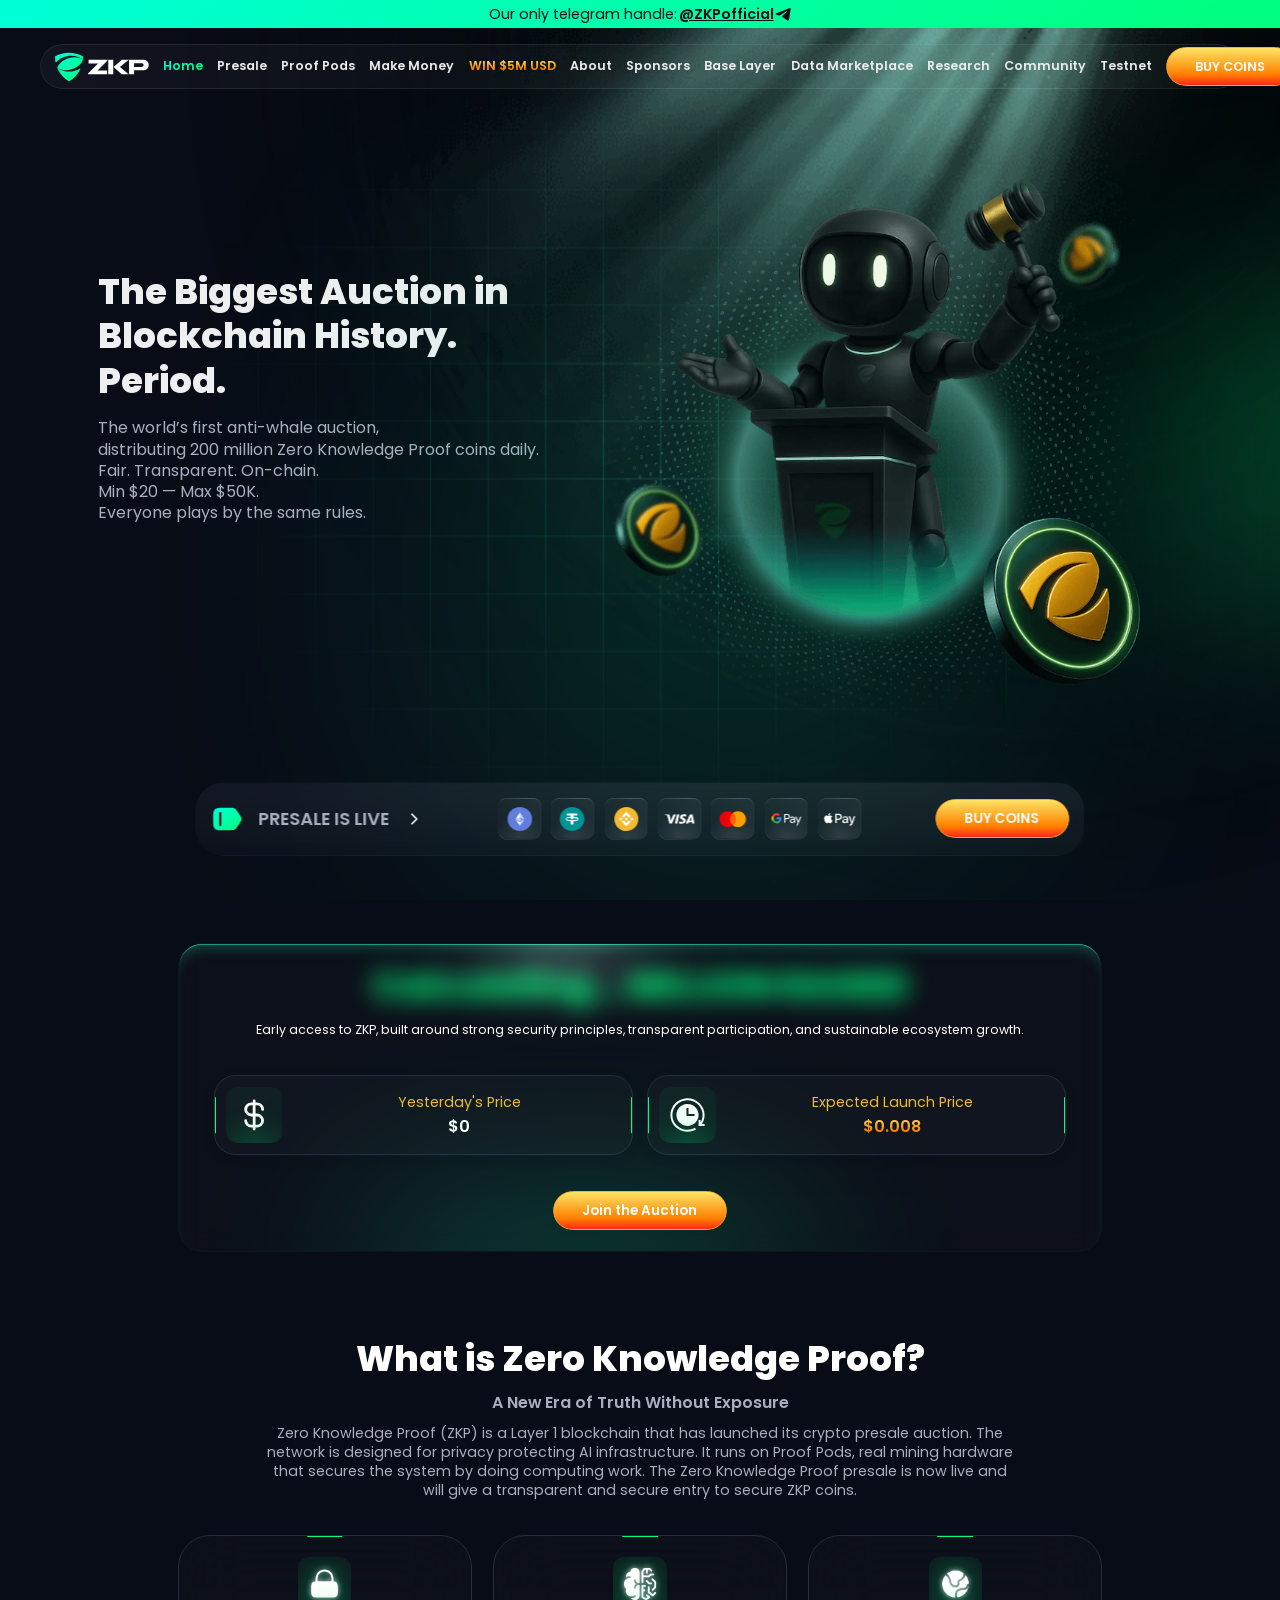
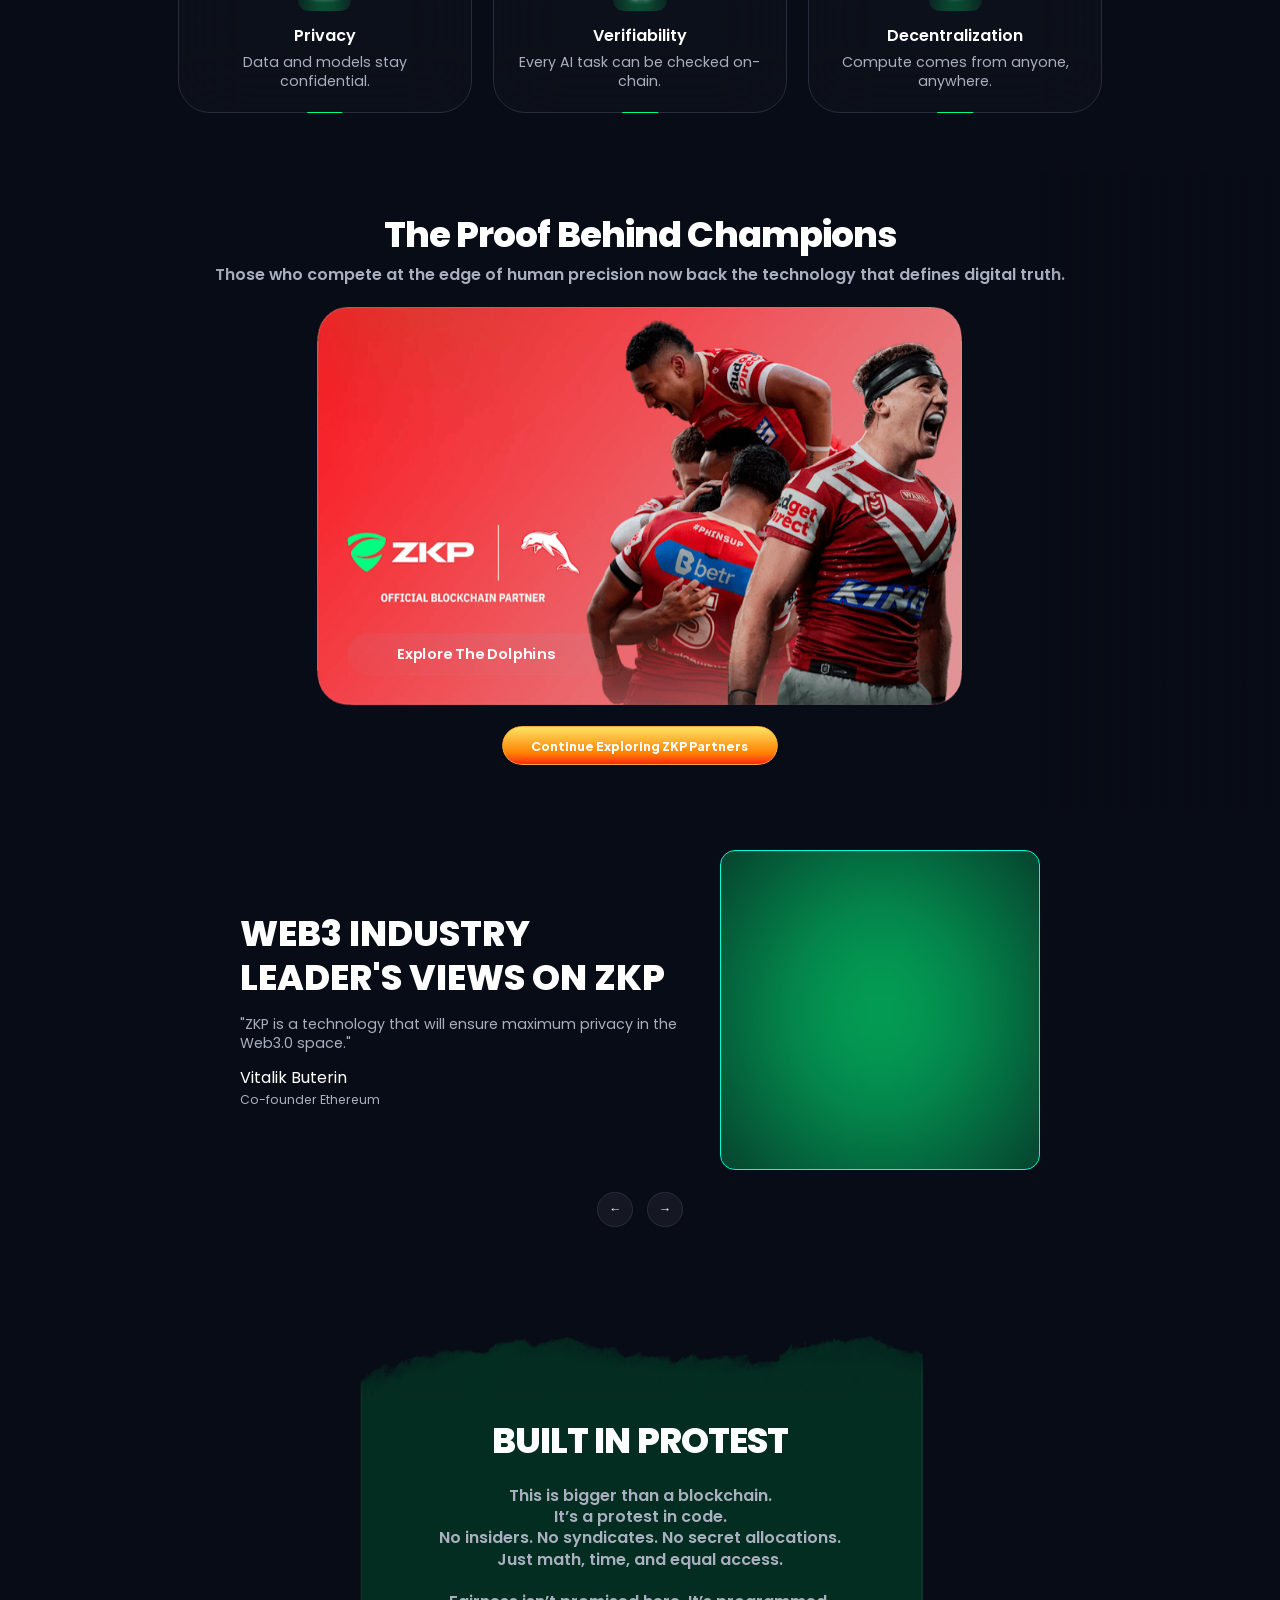
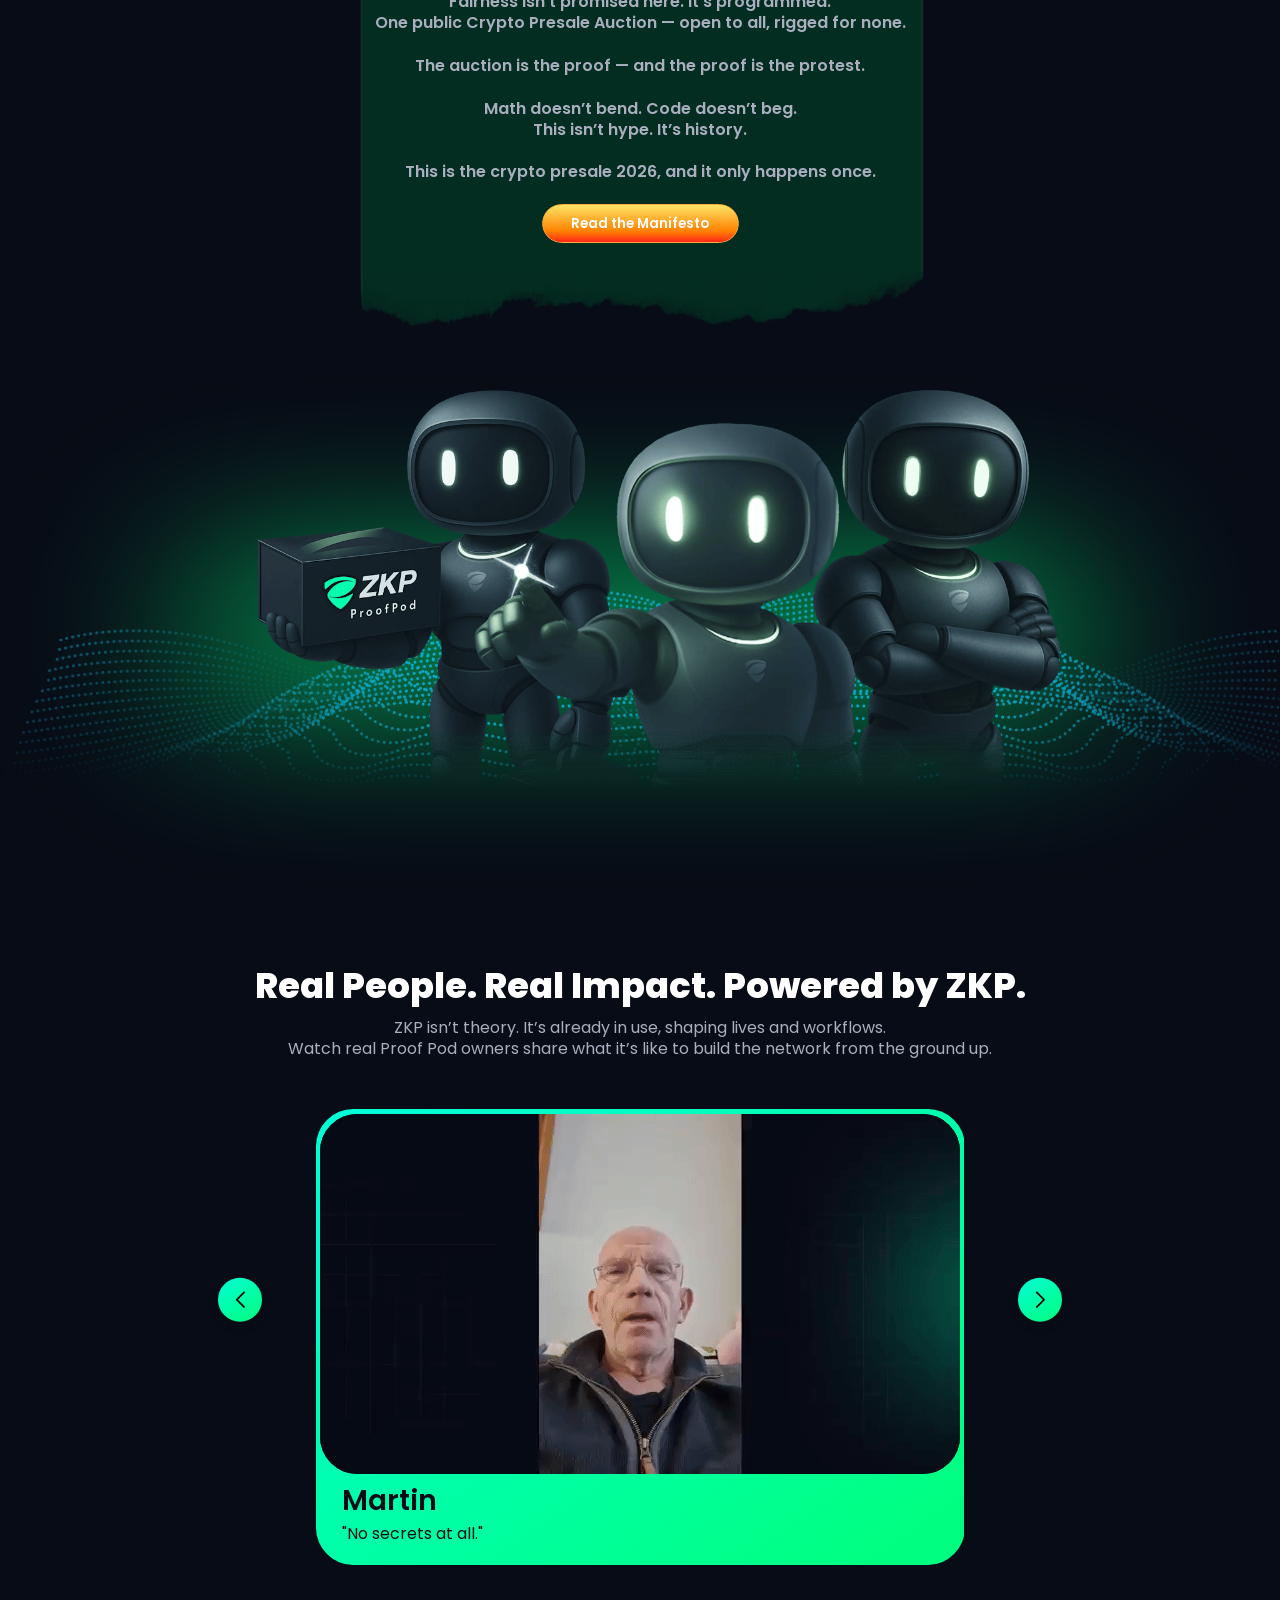
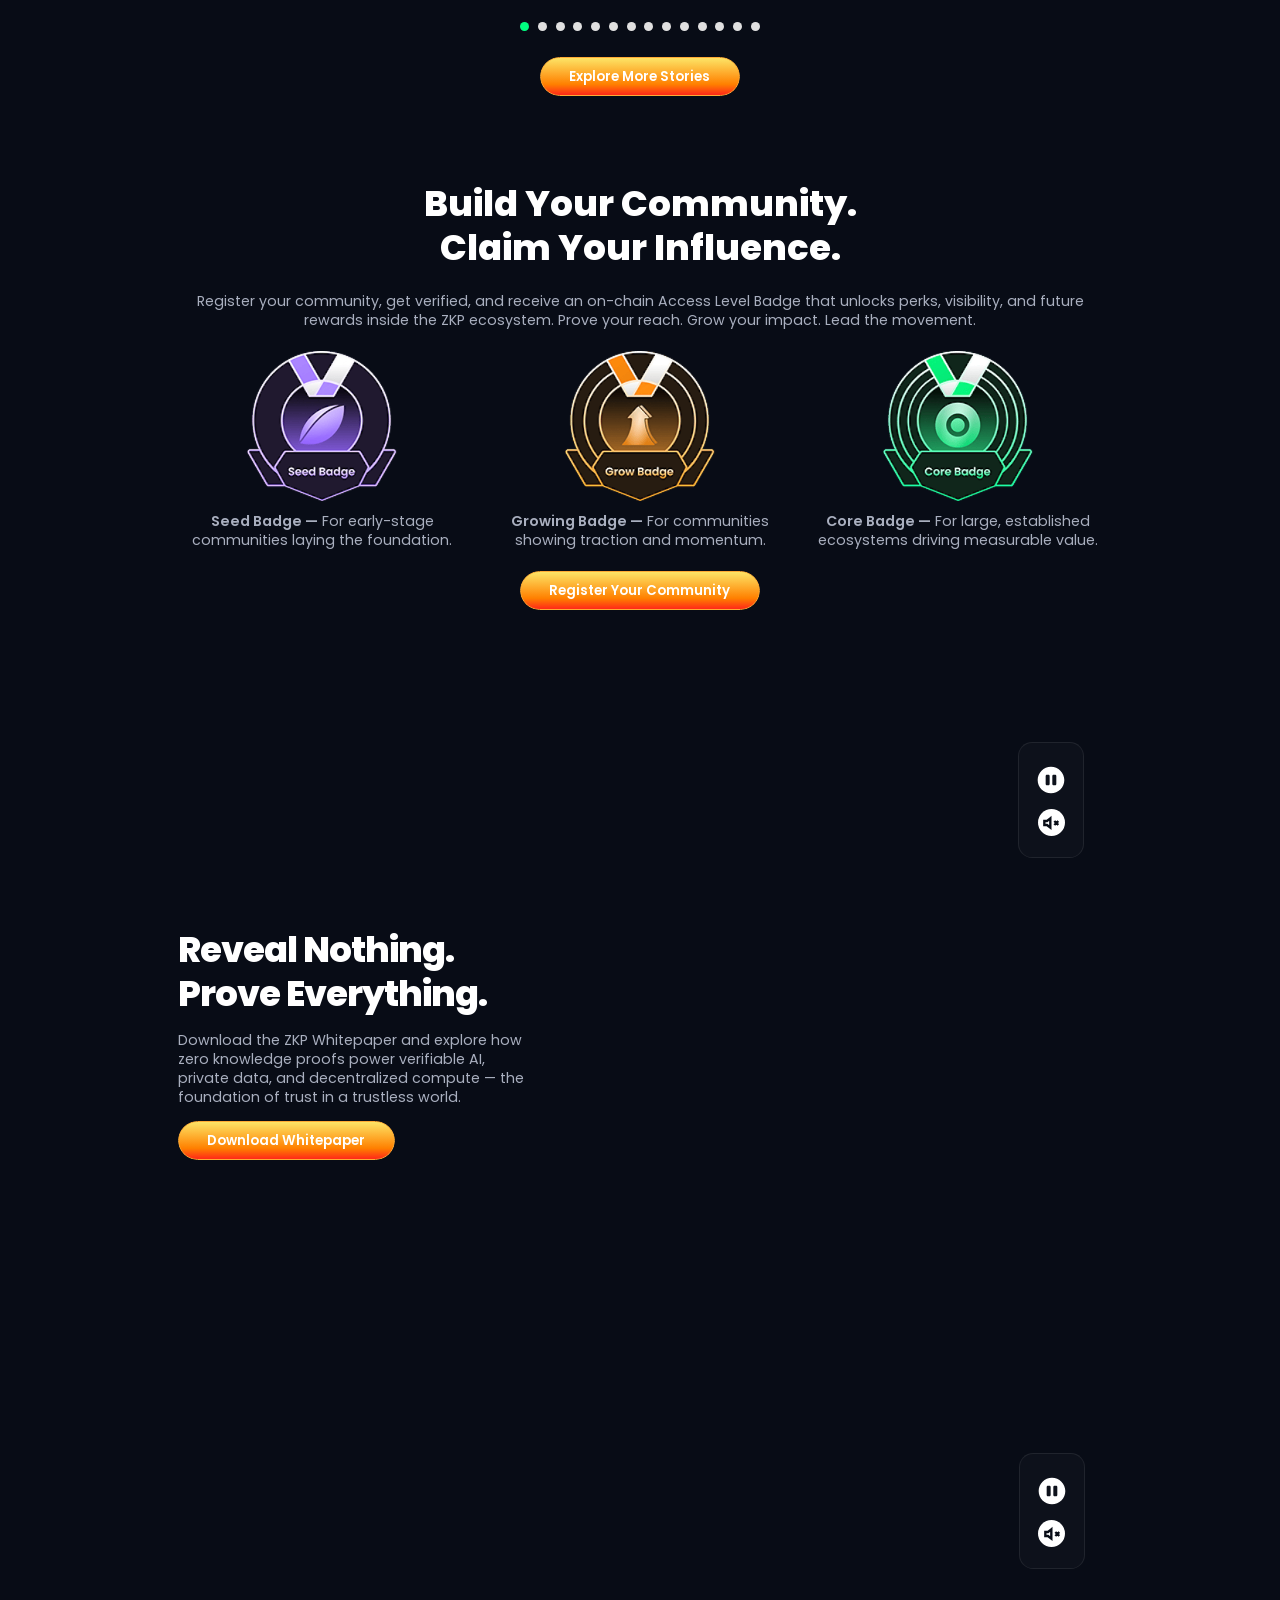
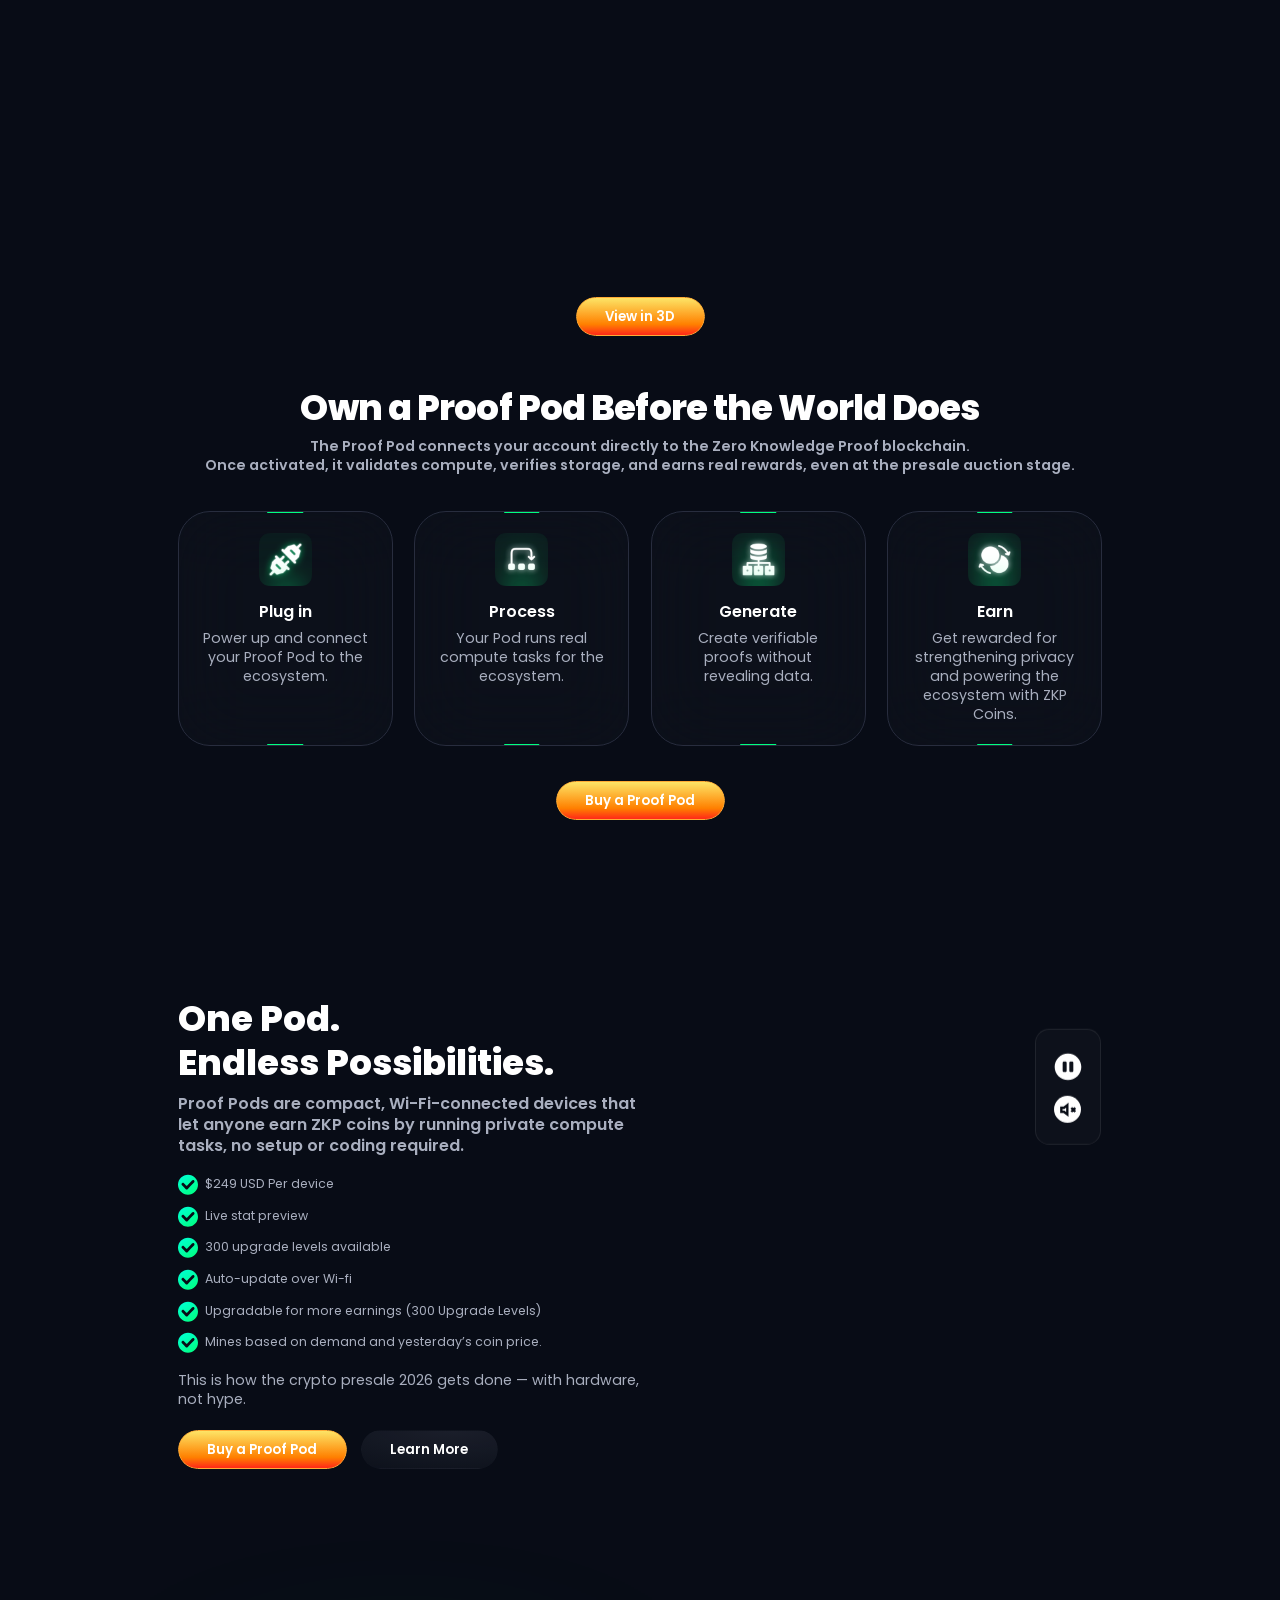
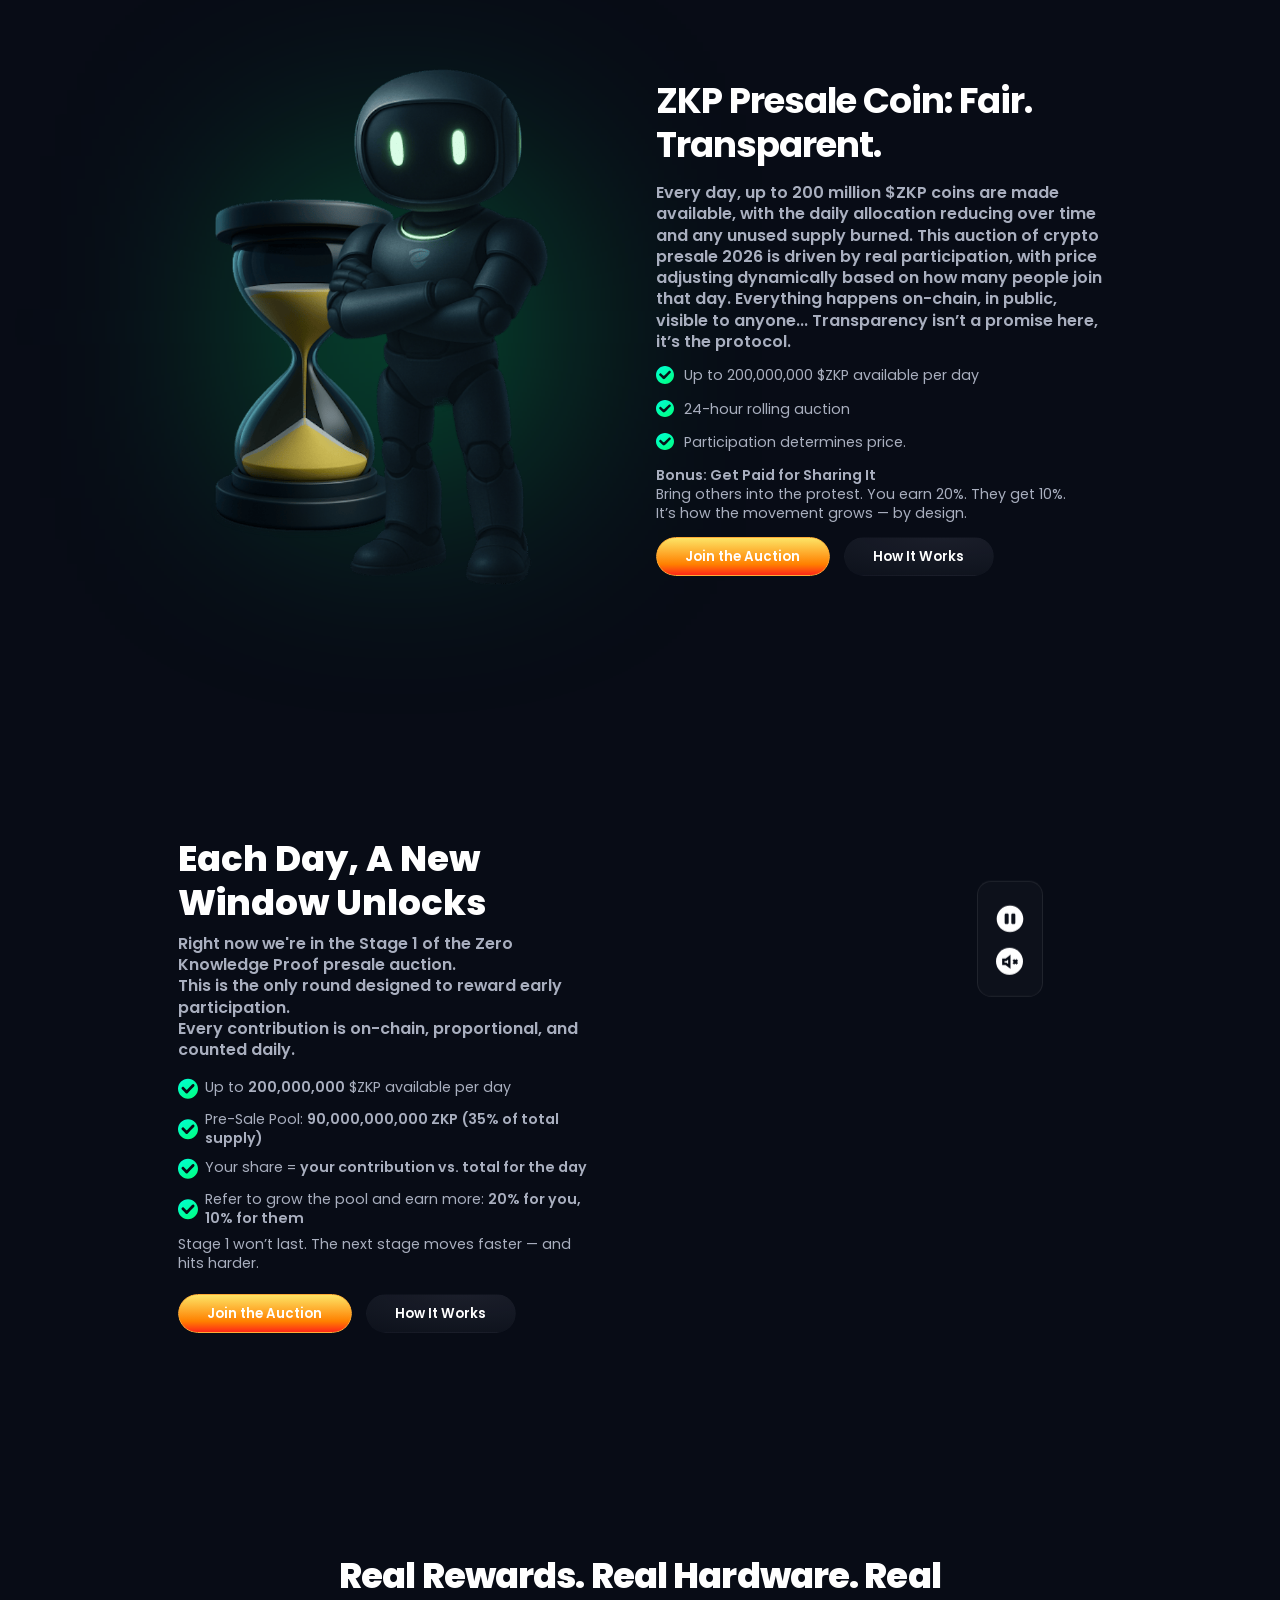
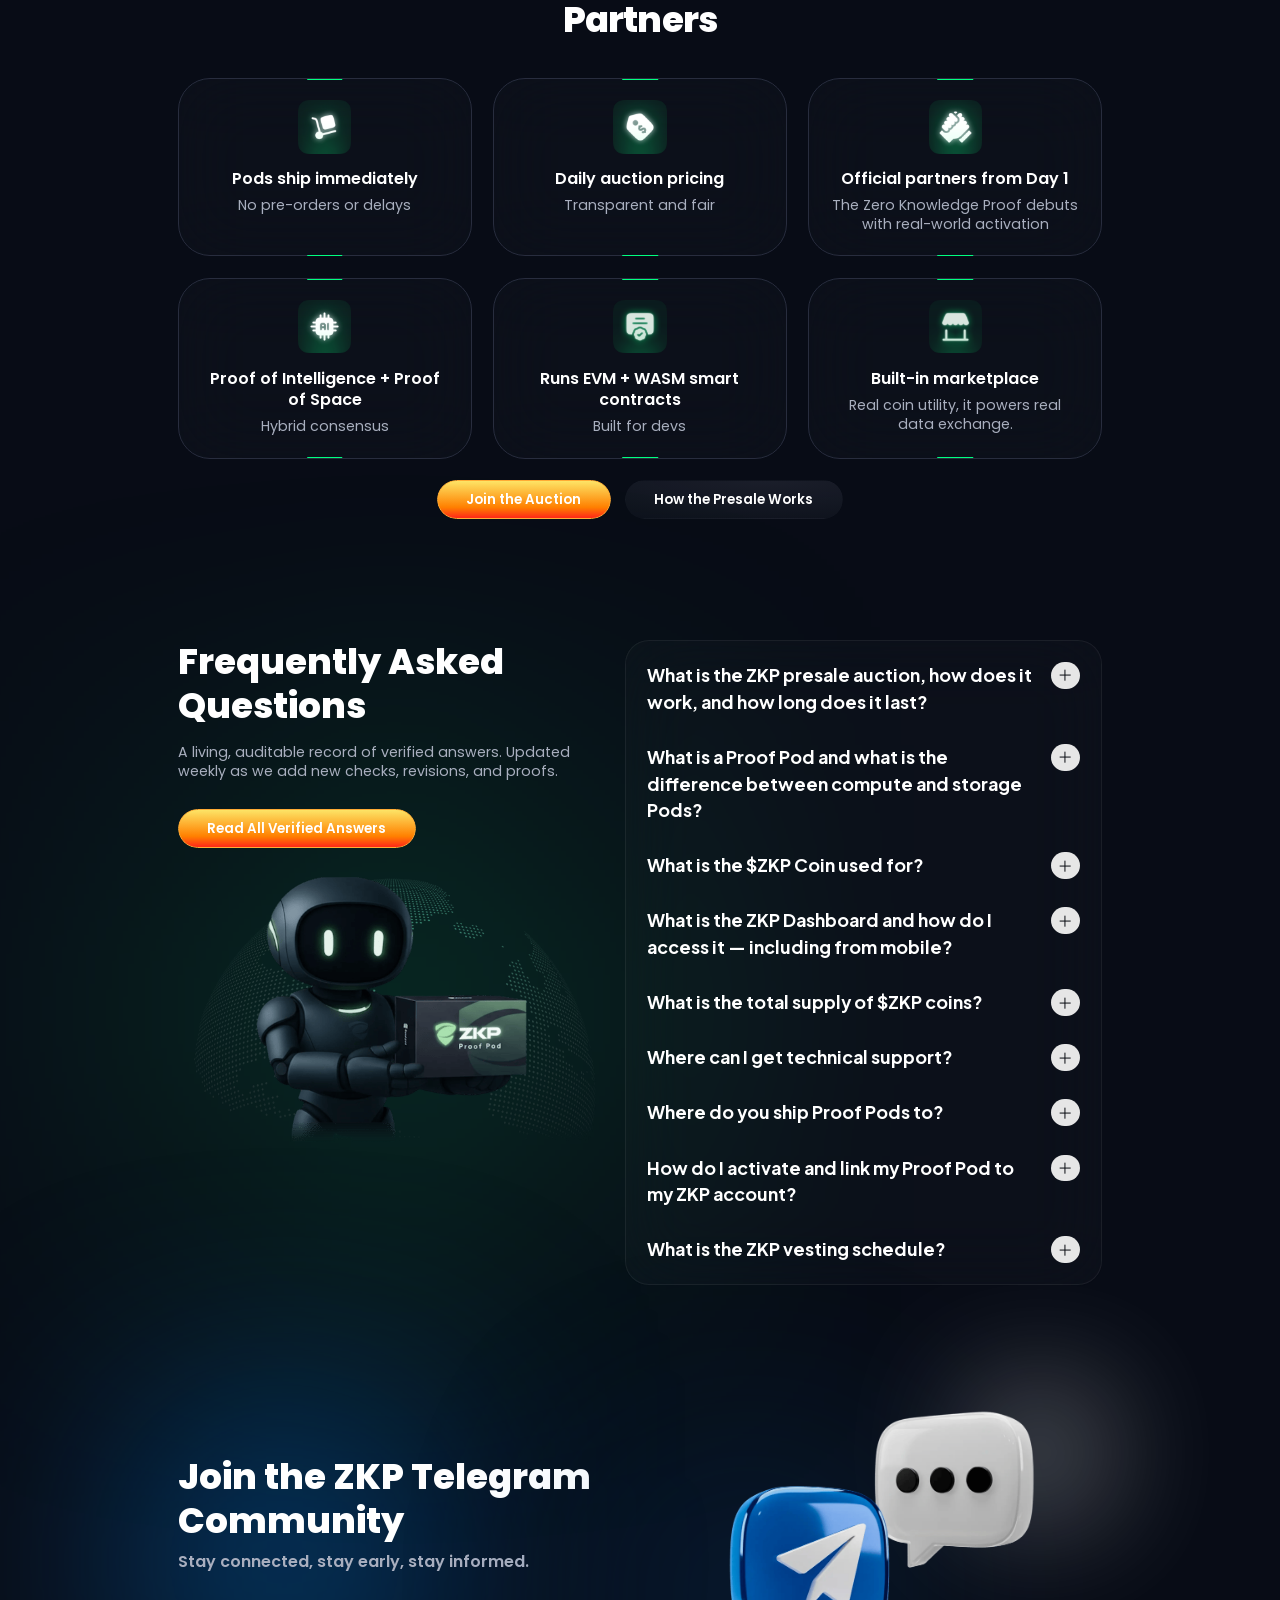
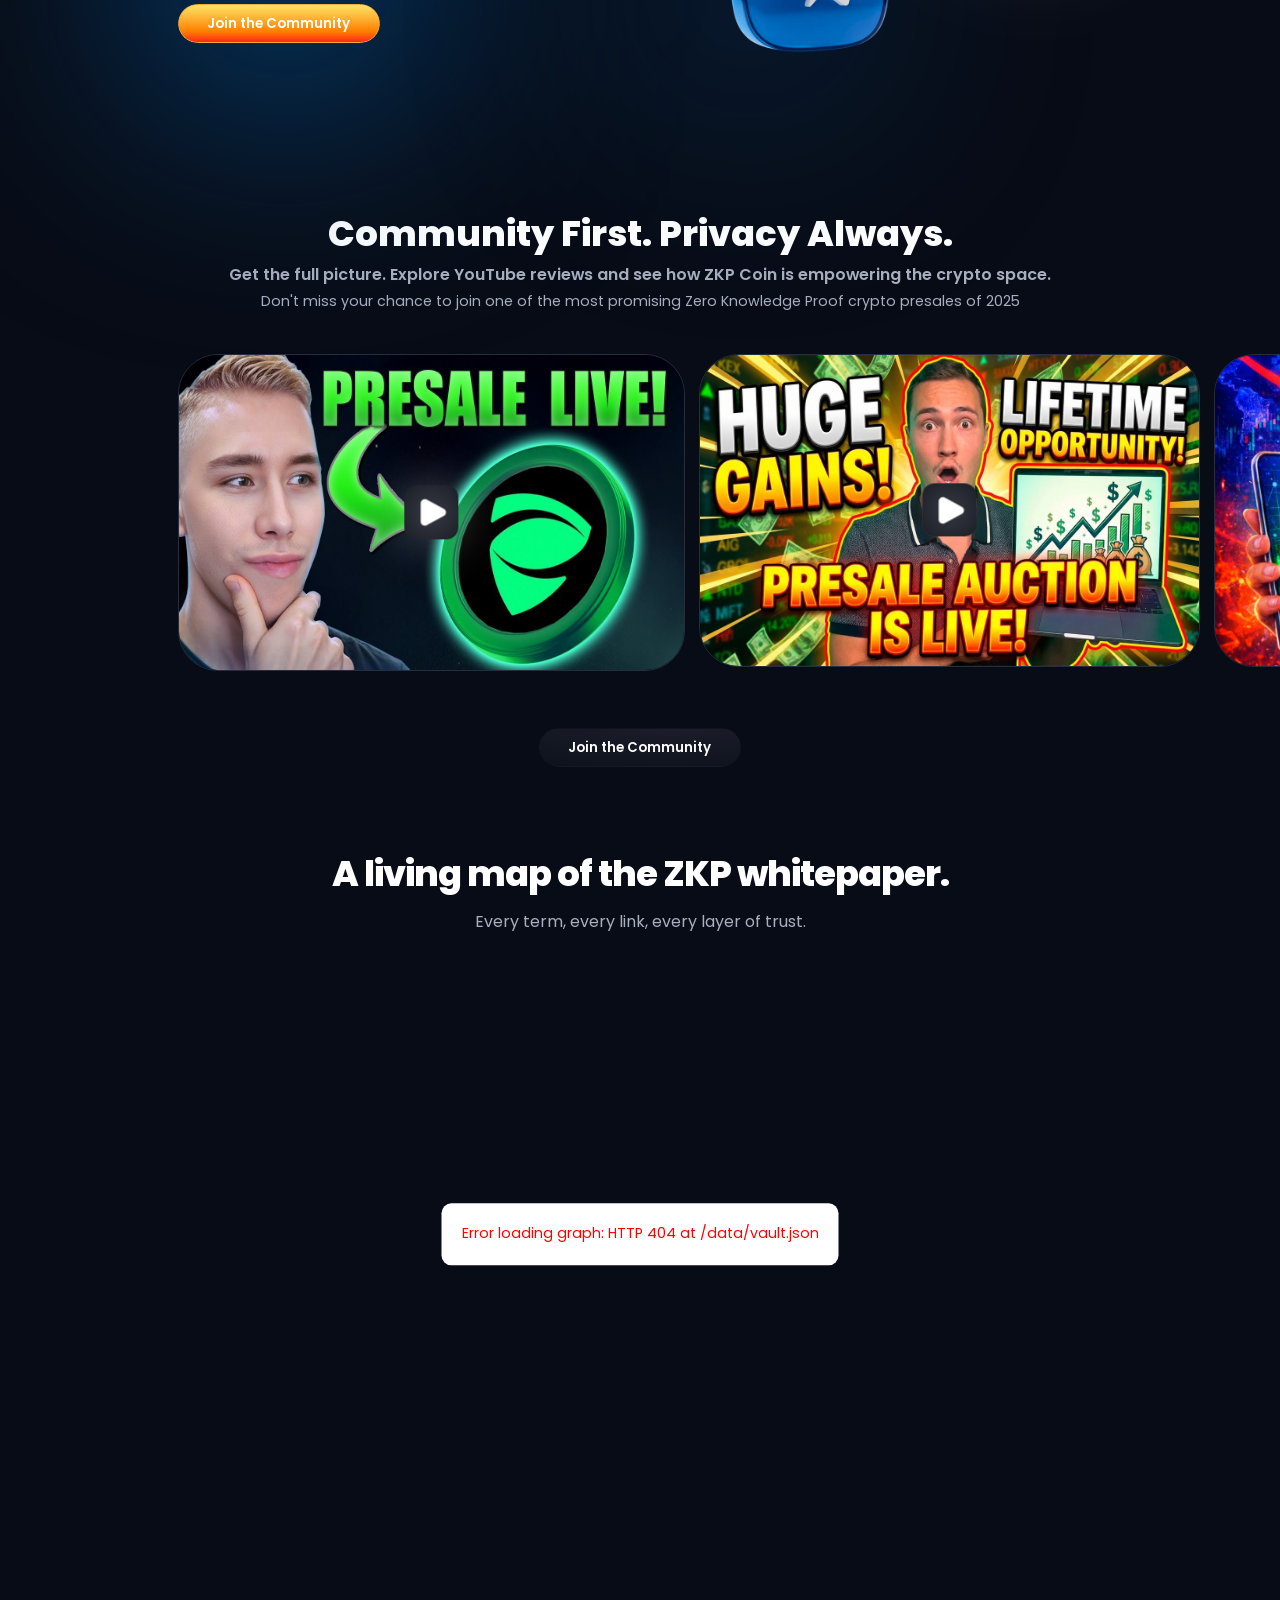
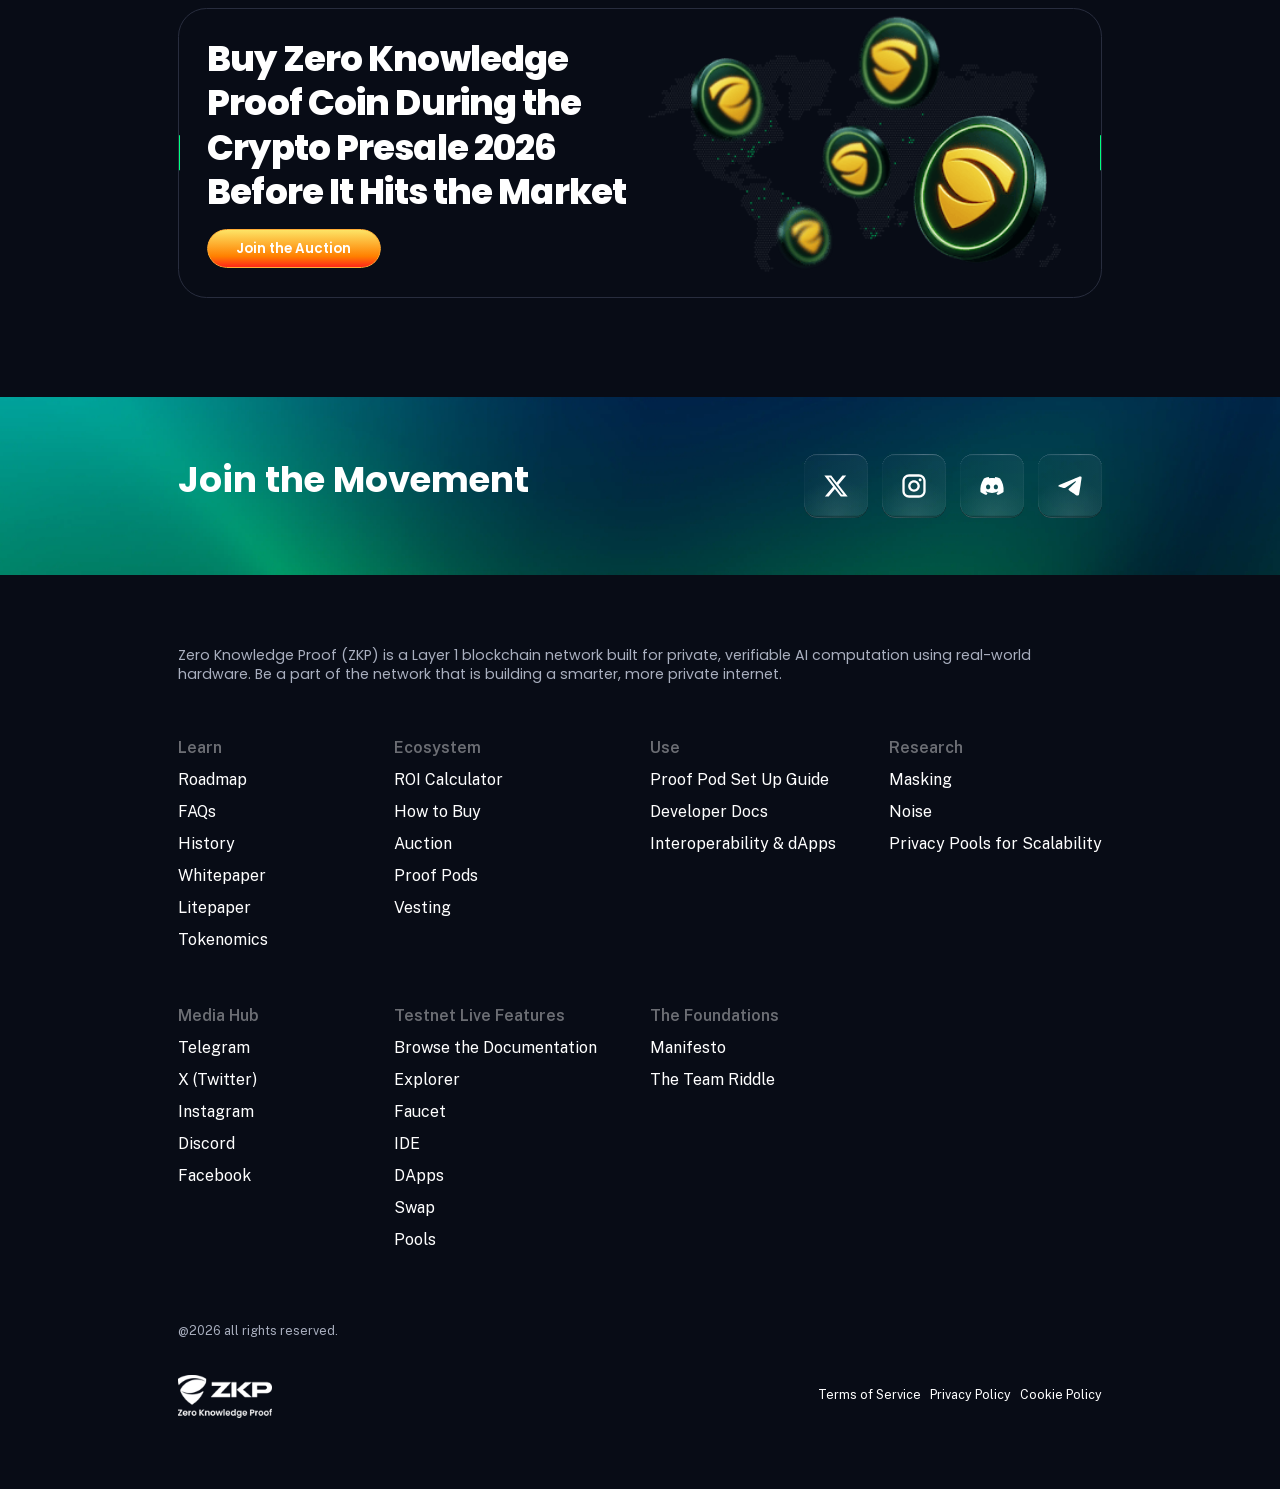
==== index.html @ 87b3f39d "Update index.html" ====
<!DOCTYPE html><html lang="en"><head><meta charset="utf-8"><meta name="viewport" content="width=device-width, initial-scale=1, maximum-scale=1, user-scalable=no"><link rel="preload" href="/_next/static/media/0484562807a97172-s.p.woff2" as="font" crossorigin="" type="font/woff2"><link rel="preload" href="/_next/static/media/36966cca54120369-s.p.woff2" as="font" crossorigin="" type="font/woff2"><link rel="preload" href="/_next/static/media/4c285fdca692ea22-s.p.woff2" as="font" crossorigin="" type="font/woff2"><link rel="preload" href="/_next/static/media/6245472ced48d3be-s.p.woff2" as="font" crossorigin="" type="font/woff2"><link rel="preload" href="/_next/static/media/636a5ac981f94f8b-s.p.woff2" as="font" crossorigin="" type="font/woff2"><link rel="preload" href="/_next/static/media/7108afb8b1381ad1-s.p.woff2" as="font" crossorigin="" type="font/woff2"><link rel="preload" href="/_next/static/media/7db6c35d839a711c-s.p.woff2" as="font" crossorigin="" type="font/woff2"><link rel="preload" href="/_next/static/media/8888a3826f4a3af4-s.p.woff2" as="font" crossorigin="" type="font/woff2"><link rel="preload" href="/_next/static/media/8bf7b2ceda89477b-s.p.woff2" as="font" crossorigin="" type="font/woff2"><link rel="preload" href="/_next/static/media/97d5a7824a841bbd-s.p.ttf" as="font" crossorigin="" type="font/ttf"><link rel="preload" href="/_next/static/media/9e82d62334b205f4-s.p.woff2" as="font" crossorigin="" type="font/woff2"><link rel="preload" href="/_next/static/media/b957ea75a84b6ea7-s.p.woff2" as="font" crossorigin="" type="font/woff2"><link rel="preload" href="/_next/static/media/c85e23305b678b52-s.p.ttf" as="font" crossorigin="" type="font/ttf"><link rel="preload" href="/_next/static/media/ccc60aa9df99e065-s.p.ttf" as="font" crossorigin="" type="font/ttf"><link rel="preload" href="/_next/static/media/cdf3ac965cd99139-s.p.ttf" as="font" crossorigin="" type="font/ttf"><link rel="preload" href="/_next/static/media/eafabf029ad39a43-s.p.woff2" as="font" crossorigin="" type="font/woff2"><link rel="preload" as="image" imagesrcset="https://zkpweb.imgix.net/images/light.webp?w=640&q=75&auto=format,compress 1x, https://zkpweb.imgix.net/images/light.webp?w=1080&q=75&auto=format,compress 2x"><link rel="preload" as="image" imagesrcset="https://zkpweb.imgix.net/images/home/hero-new.webp?w=828&q=75&auto=format,compress 1x, https://zkpweb.imgix.net/images/home/hero-new.webp?w=1920&q=75&auto=format,compress 2x"><link rel="preload" as="image" href="https://play.vidyard.com/wTz4dB581L6wb4GgzViS2U.jpg"><link rel="preload" as="image" href="https://play.vidyard.com/PqX7r2a1wSMqfaZ7FNGTf9.jpg"><link rel="preload" as="image" href="https://play.vidyard.com/1fEd5Zfu4a2nMEegsz7xzh.jpg"><link rel="preload" as="image" href="https://play.vidyard.com/58aLQgrk4m7eeZPietnodr.jpg"><link rel="preload" as="image" href="https://play.vidyard.com/2XkeGrCeLj9kBgY2y8XrPc.jpg"><link rel="preload" as="image" href="https://play.vidyard.com/w1K3gno2uUsAcdF5sN2jbs.jpg"><link rel="preload" as="image" href="https://play.vidyard.com/gJkVsKtZD7uaM2ocdKxX2h.jpg"><link rel="preload" as="image" href="https://play.vidyard.com/gSWxr9z9gMMZWDJT1BSwjq.jpg"><link rel="stylesheet" href="css/ac36f5db5b875ed1.css" data-precedence="next"><link rel="stylesheet" href="css/e5d1744ed76cb479.css" data-precedence="next"><link rel="stylesheet" href="css/45d4f6442d75f756.css" data-precedence="next"><link rel="stylesheet" href="css/5e2652503c0b6322.css" data-precedence="next"><link rel="stylesheet" href="css/ef46db3751d8e999.css" data-precedence="next"><link rel="stylesheet" href="css/80867e788f606bd8.css" data-precedence="next"><link rel="stylesheet" href="css/a9f4317574c90342.css" data-precedence="next"><link rel="stylesheet" href="css/66e101b20bf1ebd3.css" data-precedence="next"><link rel="stylesheet" href="css/364680ce21c8fe7a.css" data-precedence="next"><link rel="stylesheet" href="css/f15be65f7b49551b.css" data-precedence="next"><link rel="stylesheet" href="css/40d7eeffcc6d019a.css" data-precedence="next"><link rel="stylesheet" href="css/0cd801fb71bb01ba.css" data-precedence="next"><link rel="preload" as="script" fetchpriority="low" href="/_next/static/chunks/webpack-d8ef0c1d708fbdc9.js"><script src="js/4bd1b696-eeaba9ddc04ccd5e.js" async="" type="d2bde3b3d4d80416201ae9ae-text/javascript"></script><script src="js/1684-5612b64b78c03494.js" async="" type="d2bde3b3d4d80416201ae9ae-text/javascript"></script><script src="js/main-app-021a52f7be14fb8d.js" async="" type="d2bde3b3d4d80416201ae9ae-text/javascript"></script><script src="js/3063-e11af7b205e82f7d.js" async="" type="d2bde3b3d4d80416201ae9ae-text/javascript"></script><script src="js/6874-7a296e984f0e7727.js" async="" type="d2bde3b3d4d80416201ae9ae-text/javascript"></script><script src="js/1187-b0c6e3a4cdd1ee09.js" async="" type="d2bde3b3d4d80416201ae9ae-text/javascript"></script><script src="js/3464-2048c19d0068ba5e.js" async="" type="d2bde3b3d4d80416201ae9ae-text/javascript"></script><script src="js/7774-0a80b7540fb04b2c.js" async="" type="d2bde3b3d4d80416201ae9ae-text/javascript"></script><script src="js/7928-1ee2511597f54363.js" async="" type="d2bde3b3d4d80416201ae9ae-text/javascript"></script><script src="js/3556-d4fb9dd2aa4b2f6b.js" async="" type="d2bde3b3d4d80416201ae9ae-text/javascript"></script><script src="js/layout-e67797be0e39b16f.js" async="" type="d2bde3b3d4d80416201ae9ae-text/javascript"></script><script src="js/b536a0f1-1a270b171481269e.js" async="" type="d2bde3b3d4d80416201ae9ae-text/javascript"></script><script src="js/bd904a5c-07fcb6d6922baad0.js" async="" type="d2bde3b3d4d80416201ae9ae-text/javascript"></script><script src="js/1329d575-99268385fe2cfc78.js" async="" type="d2bde3b3d4d80416201ae9ae-text/javascript"></script><script src="js/2780-38861ed10db1310e.js" async="" type="d2bde3b3d4d80416201ae9ae-text/javascript"></script><script src="js/9911-efc469f564369c00.js" async="" type="d2bde3b3d4d80416201ae9ae-text/javascript"></script><script src="js/7507-d690c925b27c4103.js" async="" type="d2bde3b3d4d80416201ae9ae-text/javascript"></script><script src="js/7070-df7b7a1dbd556a44.js" async="" type="d2bde3b3d4d80416201ae9ae-text/javascript"></script><script src="js/page-d256f8dd3190a373.js" async="" type="d2bde3b3d4d80416201ae9ae-text/javascript"></script><script src="js/error-65d44e00243d339e.js" async="" type="d2bde3b3d4d80416201ae9ae-text/javascript"></script><script src="js/e.js" async="" type="d2bde3b3d4d80416201ae9ae-text/javascript"></script><link rel="preload" as="image" href="https://play.vidyard.com/1YJhF97YtZ7Dt6nVX2mWkP.jpg"><link rel="preload" as="image" href="https://play.vidyard.com/8DrfXmcJsaKQwAGZhNpawv.jpg"><link rel="preload" as="image" href="https://play.vidyard.com/sCnR4uATe8fjTTm5nzpiu5.jpg"><link rel="preload" as="image" href="https://play.vidyard.com/e14LJxjNH5L424FuQLTMEC.jpg"><link rel="preload" as="image" href="https://play.vidyard.com/ztzDX26sY6WgWs79sjzKhF.jpg"><link rel="preload" as="image" href="https://play.vidyard.com/B1pdE3Y2EmWPJXV7gJYGyv.jpg"><link rel="preload" as="image" href="https://play.vidyard.com/1zgruQEmeUci8HY5cPBZDA.jpg"><link rel="preload" as="image" href="https://play.vidyard.com/ryzgGg32F6xnrAPMUD5dz6.jpg"><link rel="preload" as="image" href="https://play.vidyard.com/BTMTQnoC4T1n3hRPoDbitM.jpg"><link rel="preload" as="image" href="https://play.vidyard.com/7ByjzymPCFWLepRoF9oYW1.jpg"><link rel="preload" as="image" href="https://play.vidyard.com/vj2LZu15F5NKdiR1JbEKp4.jpg"><link rel="preload" as="image" href="https://play.vidyard.com/M6DbD9MUGd4JMgLc4u1ji5.jpg"><link rel="preload" as="image" href="https://play.vidyard.com/NQKHVjwuVjDCZnaJyPbrN6.jpg"><link rel="preload" as="image" href="https://play.vidyard.com/fRjr4njNBkfjsqKR4WVRuE.jpg"><link rel="preload" as="image" href="https://play.vidyard.com/3NF8XNGURM21WFojmzP9Rw.jpg"><link rel="preload" as="image" href="https://play.vidyard.com/rCfNwEtmCXikgdJxBNjqzi.jpg"><link rel="preload" as="image" href="https://play.vidyard.com/ntJc54tHvLw5fo4be2uqug.jpg"><link rel="preload" as="image" href="https://play.vidyard.com/hCnfdu1UbLukV6aoTf7UX8.jpg"><link rel="preload" as="image" href="https://play.vidyard.com/1segSJKq6fQ3Df6yVYHtxC.jpg"><link rel="preload" as="image" href="https://play.vidyard.com/Gi3w2bBaLNpFpVLwgiXBJu.jpg"><link rel="preload" href="https://www.googletagmanager.com/gtag/js?id=G-JND0VJ8JE8" as="script"><meta name="next-size-adjust" content=""><script type="d2bde3b3d4d80416201ae9ae-text/javascript">(self.__next_s=self.__next_s||[]).push([0,{"children":"window.dataLayer = window.dataLayer || [];","id":"datalayer-init"}])</script><script type="d2bde3b3d4d80416201ae9ae-text/javascript">(self.__next_s=self.__next_s||[]).push([0,{"children":"(function(w,d,s,l,i){w[l]=w[l]||[];w[l].push({'gtm.start':\nnew Date().getTime(),event:'gtm.js'});var f=d.getElementsByTagName(s)[0],\nj=d.createElement(s),dl=l!='dataLayer'?'&l='+l:'';j.async=true;j.src=\n'https://www.googletagmanager.com/gtm.js?id='+i+dl;f.parentNode.insertBefore(j,f);\n})(window,document,'script','dataLayer','GTM-TZ9PLH69');","id":"gtm-script"}])</script><script type="application/ld+json">{"@context":"https://schema.org","@type":"Organization","name":"Zero Knowledge Proof","description":"Zero Knowledge Proof (ZKP) is a crypto project launching its presale auction, where anyone can buy ZKP coins. It’s designed to be fair, transparent, and verifiable built in protest, proven in math.","url":"https://zkp.com/","logo":{"@type":"ImageObject","url":"https://zkpweb.imgix.net/logo-white-green.svg"}}</script><title>Zero Knowledge Proof (ZKP) | Layer 1 Crypto Presale Auction</title><meta name="description" content="Join the biggest ZKP crypto token auction backed by leading builders and powered by believers. Secure your position in the next wave of zero knowledge blockchain."><link rel="canonical" href="https://zkp.com"><link rel="icon" href="images/favicon.ico" type="image/x-icon" sizes="120x120"><link rel="icon" href="images/icon.png" type="image/png" sizes="40x40"><link rel="apple-touch-icon" href="images/apple-icon.png" type="image/png" sizes="40x40"><script type="d2bde3b3d4d80416201ae9ae-text/javascript">document.querySelectorAll('body link[rel="icon"], body link[rel="apple-touch-icon"]').forEach(el => document.head.appendChild(el))</script><script src="js/polyfills-42372ed130431b0a.js" nomodule="" type="d2bde3b3d4d80416201ae9ae-text/javascript"></script></head><body class="__variable_646807 __variable_3a41d0 __variable_dd5b2f __variable_82274d __variable_579b53 __variable_5b3e77 __variable_e3107b __variable_9b9fd1 antialiased"><a class="style_fixedtop__HPKEA" href="https://t.me/ZKPofficial"><h3 class="style_text__JYRwQ style_md__y_RGj !text-[#080C16]"><span>Our only telegram handle: <b>@ZKPofficial</b><img alt="Telegram Verified" loading="lazy" width="12" height="12" decoding="async" data-nimg="1" style="color:transparent" srcset="images/telegram-dark_1.svg 1x, images/telegram-dark.svg 2x" src="images/telegram-dark.svg"></span></h3></a><header class="style_newheader__qm9vf"><a class="style_logo__y2UL1" href="/"><img alt="ZPK" loading="lazy" width="105" height="32" decoding="async" data-nimg="1" class="style_logoImage__0sd0T" style="color:transparent" srcset="images/logo-white-green_1.svg 1x, images/logo-white-green.svg 2x" src="images/logo-white-green.svg"></a><nav class="style_nav__0nm9s"><ul><li><a class="style_navItem__zmtYp style_active__kkMu1" data-text="Home">Home</a></li><li><a class="style_navItem__zmtYp" data-text="Presale">Presale</a></li><li><a class="style_navItem__zmtYp" data-text="Proof Pods">Proof Pods</a></li><li><a class="style_navItem__zmtYp" data-text="Make Money">Make Money</a></li><li><a class="style_navItem__zmtYp style_gradientText___TG3d" data-text="WIN $5M USD">WIN $5M USD</a></li><li><a class="style_navItem__zmtYp" data-text="About">About</a></li><li><a class="style_navItem__zmtYp" data-text="Sponsors">Sponsors</a></li><li><a class="style_navItem__zmtYp" data-text="Base Layer">Base Layer</a></li><li><a class="style_navItem__zmtYp" data-text="Data Marketplace">Data Marketplace</a></li><li><a class="style_navItem__zmtYp" data-text="Research">Research</a></li><li><a class="style_navItem__zmtYp" data-text="Community">Community</a></li><li><a class="style_navItem__zmtYp" data-text="Testnet">Testnet</a></li></ul></nav><div class="style_rightActions__V_2fv"><a class="style_button__yccIB style_primary__fVe4_ flex text-md cursor-pointer justify-center items-center border lg:px-8 px-6  font-bold duration-100 ease-in-out hover:shadow-2xl shadow-white  rounded-full min-w-max style_button__J84sR" href="conn/index.html">BUY COINS</a><div><div class="style_newhamburger__dATmZ"><div class="style_hamburgerIcon__ZjTaV"><span></span><span></span><span></span></div></div></div></div></header><div class="style_dropdown__yE1I9"></div><div class="style_backdrop__L2ATe"></div><nav class="style_mobilemenu__v1lRC"><div class="style_content__QpZ6e"><div class="style_mobileHeader__BYjD4"><div class="style_titleContainer__yTUQv"><h4 class="style_text__JYRwQ style_lg__nuTsF">Main Menu</h4></div></div><ul class="style_navList__TLff8"><li><a class="style_navItem__S7f6x style_active__L_Rzv" href="/"><div class="style_imgContainer__S2dqV"><img alt="icon" loading="lazy" width="17" height="17" decoding="async" data-nimg="1" style="color:transparent" srcset="images/home-icon_1.svg 1x, images/home-icon.svg 2x" src="images/home-icon.svg"></div><div class="flex items-center gap-1"><span class="style_text__JYRwQ style_md__y_RGj">Home<!-- --> </span></div></a></li><li><a class="style_navItem__S7f6x" href="/auction"><div class="style_imgContainer__S2dqV"><img alt="icon" loading="lazy" width="17" height="17" decoding="async" data-nimg="1" style="color:transparent" srcset="images/auction-icon_1.svg 1x, images/auction-icon.svg 2x" src="images/auction-icon.svg"></div><div class="flex items-center gap-1"><span class="style_text__JYRwQ style_md__y_RGj">Presale<!-- --> </span></div><svg class="style_chevron__lyARl" xmlns="http://www.w3.org/2000/svg" width="23" height="23" viewBox="0 0 20 20" fill="none"><path d="M7.5 15L12.5 10L7.5 5" stroke="white" stroke-width="1.66667" stroke-linecap="round" stroke-linejoin="round"></path></svg></a></li><li><a class="style_navItem__S7f6x" href="/proof-pods"><div class="style_imgContainer__S2dqV"><img alt="icon" loading="lazy" width="17" height="17" decoding="async" data-nimg="1" style="color:transparent" srcset="images/proof-pods-icon_1.svg 1x, images/proof-pods-icon.svg 2x" src="images/proof-pods-icon.svg"></div><div class="flex items-center gap-1"><span class="style_text__JYRwQ style_md__y_RGj">Proof Pods<!-- --> </span></div><svg class="style_chevron__lyARl" xmlns="http://www.w3.org/2000/svg" width="23" height="23" viewBox="0 0 20 20" fill="none"><path d="M7.5 15L12.5 10L7.5 5" stroke="white" stroke-width="1.66667" stroke-linecap="round" stroke-linejoin="round"></path></svg></a></li><li><a class="style_navItem__S7f6x" href="/make-money"><div class="style_imgContainer__S2dqV"><img alt="icon" loading="lazy" width="17" height="17" decoding="async" data-nimg="1" style="color:transparent" srcset="images/make-money-icon_1.svg 1x, images/make-money-icon.svg 2x" src="images/make-money-icon.svg"></div><div class="flex items-center gap-1"><span class="style_text__JYRwQ style_md__y_RGj">Make Money<!-- --> </span></div></a></li><li><a class="style_navItem__S7f6x" href="/giveaway"><div class="style_imgContainer__S2dqV"><img alt="icon" loading="lazy" width="17" height="17" decoding="async" data-nimg="1" style="color:transparent" srcset="images/dollar-icon_1.svg 1x, images/dollar-icon.svg 2x" src="images/dollar-icon.svg"></div><div class="flex items-center gap-1"><span class="style_text__JYRwQ style_md__y_RGj style_gradientText__JHKCD">WIN $5M USD<!-- --> </span></div></a></li><li><a class="style_navItem__S7f6x" href="/about"><div class="style_imgContainer__S2dqV"><img alt="icon" loading="lazy" width="17" height="17" decoding="async" data-nimg="1" style="color:transparent" srcset="images/about-icon_1.svg 1x, images/about-icon.svg 2x" src="images/about-icon.svg"></div><div class="flex items-center gap-1"><span class="style_text__JYRwQ style_md__y_RGj">About<!-- --> </span></div><svg class="style_chevron__lyARl" xmlns="http://www.w3.org/2000/svg" width="23" height="23" viewBox="0 0 20 20" fill="none"><path d="M7.5 15L12.5 10L7.5 5" stroke="white" stroke-width="1.66667" stroke-linecap="round" stroke-linejoin="round"></path></svg></a></li><li><a class="style_navItem__S7f6x" href="/sponsors"><div class="style_imgContainer__S2dqV"><img alt="icon" loading="lazy" width="17" height="17" decoding="async" data-nimg="1" style="color:transparent" srcset="images/sponsors-icon_1.svg 1x, images/sponsors-icon.svg 2x" src="images/sponsors-icon.svg"></div><div class="flex items-center gap-1"><span class="style_text__JYRwQ style_md__y_RGj">Sponsors<!-- --> </span></div><svg class="style_chevron__lyARl" xmlns="http://www.w3.org/2000/svg" width="23" height="23" viewBox="0 0 20 20" fill="none"><path d="M7.5 15L12.5 10L7.5 5" stroke="white" stroke-width="1.66667" stroke-linecap="round" stroke-linejoin="round"></path></svg></a></li><li><a class="style_navItem__S7f6x" href="/zkp-base-layer"><div class="style_imgContainer__S2dqV"><img alt="icon" loading="lazy" width="17" height="17" decoding="async" data-nimg="1" style="color:transparent" srcset="images/zkp-base-layer-icon_1.svg 1x, images/zkp-base-layer-icon.svg 2x" src="images/zkp-base-layer-icon.svg"></div><div class="flex items-center gap-1"><span class="style_text__JYRwQ style_md__y_RGj">Base Layer<!-- --> </span></div><svg class="style_chevron__lyARl" xmlns="http://www.w3.org/2000/svg" width="23" height="23" viewBox="0 0 20 20" fill="none"><path d="M7.5 15L12.5 10L7.5 5" stroke="white" stroke-width="1.66667" stroke-linecap="round" stroke-linejoin="round"></path></svg></a></li><li><a class="style_navItem__S7f6x" href="#"><div class="style_imgContainer__S2dqV"><img alt="icon" loading="lazy" width="17" height="17" decoding="async" data-nimg="1" style="color:transparent" srcset="images/data-marketplace-icon_1.svg 1x, images/data-marketplace-icon.svg 2x" src="images/data-marketplace-icon.svg"></div><div class="flex items-center gap-1"><span class="style_text__JYRwQ style_md__y_RGj">Data Marketplace<!-- --> </span></div><svg class="style_chevron__lyARl" xmlns="http://www.w3.org/2000/svg" width="23" height="23" viewBox="0 0 20 20" fill="none"><path d="M7.5 15L12.5 10L7.5 5" stroke="white" stroke-width="1.66667" stroke-linecap="round" stroke-linejoin="round"></path></svg></a></li><li><a class="style_navItem__S7f6x" href="/research"><div class="style_imgContainer__S2dqV"><img alt="icon" loading="lazy" width="17" height="17" decoding="async" data-nimg="1" style="color:transparent" srcset="images/research-icon_1.svg 1x, images/research-icon.svg 2x" src="images/research-icon.svg"></div><div class="flex items-center gap-1"><span class="style_text__JYRwQ style_md__y_RGj">Research<!-- --> </span></div><svg class="style_chevron__lyARl" xmlns="http://www.w3.org/2000/svg" width="23" height="23" viewBox="0 0 20 20" fill="none"><path d="M7.5 15L12.5 10L7.5 5" stroke="white" stroke-width="1.66667" stroke-linecap="round" stroke-linejoin="round"></path></svg></a></li><li><a class="style_navItem__S7f6x" href="/community"><div class="style_imgContainer__S2dqV"><img alt="icon" loading="lazy" width="17" height="17" decoding="async" data-nimg="1" style="color:transparent" srcset="images/community-icon_1.svg 1x, images/community-icon.svg 2x" src="images/community-icon.svg"></div><div class="flex items-center gap-1"><span class="style_text__JYRwQ style_md__y_RGj">Community<!-- --> </span></div><svg class="style_chevron__lyARl" xmlns="http://www.w3.org/2000/svg" width="23" height="23" viewBox="0 0 20 20" fill="none"><path d="M7.5 15L12.5 10L7.5 5" stroke="white" stroke-width="1.66667" stroke-linecap="round" stroke-linejoin="round"></path></svg></a></li><li><a class="style_navItem__S7f6x" href="/zkp-testnet"><div class="style_imgContainer__S2dqV"><img alt="icon" loading="lazy" width="17" height="17" decoding="async" data-nimg="1" style="color:transparent" srcset="images/testnet-icon_1.svg 1x, images/testnet-icon.svg 2x" src="images/testnet-icon.svg"></div><div class="flex items-center gap-1"><span class="style_text__JYRwQ style_md__y_RGj">Testnet<!-- --> </span></div><svg class="style_chevron__lyARl" xmlns="http://www.w3.org/2000/svg" width="23" height="23" viewBox="0 0 20 20" fill="none"><path d="M7.5 15L12.5 10L7.5 5" stroke="white" stroke-width="1.66667" stroke-linecap="round" stroke-linejoin="round"></path></svg></a></li><div class="style_imageWrapper__rIjGm"><img alt="ZKP Robot" loading="lazy" width="800" height="600" decoding="async" data-nimg="1" class="style_megaImage__vXzxJ" style="color:transparent" srcset="images/megamenu-robot_1.png 1x, images/megamenu-robot.png 2x" src="images/megamenu-robot.png"></div></ul><div class="style_footer___XT2a"><a class="style_footerButton__Y0w_w" href="conn/index.html">Join the Auction</a><div class="style_socialContainer__HLxRZ"><span class="style_text__JYRwQ style_md__y_RGj">Explore Community</span><div class="style_socials__Xntk2"><a target="_blank" href="https://t.me/ZKPofficial"><img alt="Telegram" loading="lazy" width="14" height="14" decoding="async" data-nimg="1" style="color:transparent" srcset="images/telegram-white_1.svg 1x, images/telegram-white.svg 2x" src="images/telegram-white.svg"></a><a target="_blank" href="https://x.com/ZKPofficial"><img alt="X" loading="lazy" width="14" height="14" decoding="async" data-nimg="1" style="color:transparent" srcset="images/x-white_1.svg 1x, images/x-white.svg 2x" src="images/x-white.svg"></a><a target="_blank" href="https://discord.gg/SQZhsYBNdV"><img alt="Discord" loading="lazy" width="14" height="14" decoding="async" data-nimg="1" style="color:transparent" srcset="images/discord-white_1.svg 1x, images/discord-white.svg 2x" src="images/discord-white.svg"></a><a target="_blank" href="https://www.facebook.com/profile.php?id=61584335844271"><img alt="Facebook" loading="lazy" width="14" height="14" decoding="async" data-nimg="1" style="color:transparent" srcset="images/facebook-white_1.svg 1x, images/facebook-white.svg 2x" src="images/facebook-white.svg"></a></div></div></div></div></nav><main><section class="style_homehero2__Gu8KO"><img alt="Light" width="500" height="500" decoding="async" data-nimg="1" class="style_lightImg__VizFy" style="color:transparent" srcset="images/light_1.webp 1x, images/light.webp 2x" src="images/light.webp"><div class="swiper style_swiper__s13Gp" id="howtoSwiper"><div class="swiper-wrapper"><div class="swiper-slide style_slide__mHMn9 transition-[opacity] cursor-pointer"><div class="style_container__zrq19"><div class="style_contentWrapper___JEwG"><div class="style_content__HiBQ1"><div class="style_contentLeft__CIjlU"><span class="style_text__JYRwQ style_xl__d23DK style_title__MJ3EF">The Biggest Auction in Blockchain History. Period.</span><p class="style_text__JYRwQ style_lg__nuTsF style_desc__ZjKzE">The world’s first anti-whale auction, <br>distributing 200 million Zero Knowledge Proof coins daily.<!-- --> <br>Fair. Transparent. On-chain. <br>Min $20 — Max $50K. <br>Everyone plays by the same rules.</p></div><div class="style_contentRight__flK1d"><img alt="hero" width="800" height="600" decoding="async" data-nimg="1" class="style_image__VPx3l" style="color:transparent" srcset="images/hero-new_1.webp 1x, images/hero-new.webp 2x" src="images/hero-new.webp"></div></div></div></div></div></div></div><div class="style_bottom__Xdul7"><div class="style_ctContainer__dpVmX"><div class="flex items-center justify-center w-full gap-6 lg:hidden"><p class="style_text__JYRwQ style_lg__nuTsF style_presale__Qnzkg"><img alt="Auction" loading="lazy" width="38" height="38" decoding="async" data-nimg="1" class="style_auctionIcon__FePRB" style="color:transparent" srcset="images/auction-zkp_1.svg 1x, images/auction-zkp.svg 2x" src="images/auction-zkp.svg"><b>PRESALE IS LIVE</b><img alt="Chevron Right" loading="lazy" width="20" height="20" decoding="async" data-nimg="1" class="style_chevron__0oCta" style="color:transparent" srcset="images/chevron-right-white_1.svg 1x, images/chevron-right-white.svg 2x" src="images/chevron-right-white.svg"></p><a class="style_button__yccIB style_primary__fVe4_ flex text-md cursor-pointer justify-center items-center border lg:px-8 px-6  font-bold duration-100 ease-in-out hover:shadow-2xl shadow-white  rounded-full min-w-max flex lg:hidden" href="conn/index.html/">BUY COINS</a></div><p class="style_text__JYRwQ style_lg__nuTsF style_presale__Qnzkg !hidden lg:!flex"><img alt="Auction" loading="lazy" width="38" height="38" decoding="async" data-nimg="1" class="style_auctionIcon__FePRB" style="color:transparent" srcset="images/auction-zkp_1.svg 1x, images/auction-zkp.svg 2x" src="images/auction-zkp.svg"><b>PRESALE IS LIVE</b><img alt="Chevron Right" loading="lazy" width="20" height="20" decoding="async" data-nimg="1" class="style_chevron__0oCta" style="color:transparent" srcset="images/chevron-right-white_1.svg 1x, images/chevron-right-white.svg 2x" src="images/chevron-right-white.svg"></p><div class="style_payments__E4rpW"><img alt="hero" loading="lazy" width="40" height="40" decoding="async" data-nimg="1" class="style_paymentItem__RWS0f" style="color:transparent" srcset="images/icon-1_1.svg 1x, images/icon-1.svg 2x" src="images/icon-1.svg"><img alt="hero" loading="lazy" width="40" height="40" decoding="async" data-nimg="1" class="style_paymentItem__RWS0f" style="color:transparent" srcset="images/icon-2_1.svg 1x, images/icon-2.svg 2x" src="images/icon-2.svg"><img alt="hero" loading="lazy" width="40" height="40" decoding="async" data-nimg="1" class="style_paymentItem__RWS0f" style="color:transparent" srcset="images/icon-3_1.svg 1x, images/icon-3.svg 2x" src="images/icon-3.svg"><img alt="hero" loading="lazy" width="40" height="40" decoding="async" data-nimg="1" class="style_paymentItem__RWS0f" style="color:transparent" srcset="images/icon-4_1.svg 1x, images/icon-4.svg 2x" src="images/icon-4.svg"><img alt="hero" loading="lazy" width="40" height="40" decoding="async" data-nimg="1" class="style_paymentItem__RWS0f" style="color:transparent" srcset="images/icon-5_1.svg 1x, images/icon-5.svg 2x" src="images/icon-5.svg"><img alt="hero" loading="lazy" width="40" height="40" decoding="async" data-nimg="1" class="style_paymentItem__RWS0f" style="color:transparent" srcset="images/icon-6_1.svg 1x, images/icon-6.svg 2x" src="images/icon-6.svg"><img alt="hero" loading="lazy" width="40" height="40" decoding="async" data-nimg="1" class="style_paymentItem__RWS0f" style="color:transparent" srcset="images/icon-7_1.svg 1x, images/icon-7.svg 2x" src="images/icon-7.svg"></div><a class="style_button__yccIB style_primary__fVe4_ flex text-md cursor-pointer justify-center items-center border lg:px-8 px-6  font-bold duration-100 ease-in-out hover:shadow-2xl shadow-white  rounded-full min-w-max lg:flex hidden" href="conn/index.html/">BUY COINS</a></div></div></section><section><div class="style_container__1_81k style_container__8ns6S"><div class="style_banner__L8SbW"><span class="style_text__JYRwQ style_xl__d23DK text-center text-primary animate-pulse blur-md">Calculating...<!-- --> <!-- -->MILLION RAISED</span><img alt="Live Transactions" loading="lazy" width="200" height="200" decoding="async" data-nimg="1" class="style_liveRectangleBg__Ppb3t" style="color:transparent" srcset="images/live-rectangle_1.png 1x, images/live-rectangle.png 2x" src="images/live-rectangle.png"><h3 class="style_text__JYRwQ style_sm__cedhp">Early access to ZKP, built around strong security principles, transparent participation, and sustainable ecosystem growth.</h3><div class="style_metricCardsWrapper__SRU94"><div class="style_metricCardsContainer__drexq"><div class="style_topRow___pFUC"><div class="style_metricCard__1amN8 "><div class="style_iconWrapper__ibtXX"><img alt="Yesterday's Price" loading="lazy" width="54" height="54" decoding="async" data-nimg="1" class="style_icon__Rdp98" style="color:transparent" srcset="images/new-dollar_1.svg 1x, images/new-dollar.svg 2x" src="images/new-dollar.svg"></div><div class="style_content__IvhKu"><div class="style_labelRow__iw_9_"><p class="style_text__JYRwQ style_md__y_RGj style_label__9HmPw">Yesterday's Price</p></div><span class="style_text__JYRwQ style_lg__nuTsF style_value__xJLpT ">$0</span></div></div><div class="style_metricCard__1amN8 "><div class="style_iconWrapper__ibtXX"><img alt="Expected Launch Price" loading="lazy" width="54" height="54" decoding="async" data-nimg="1" class="style_icon__Rdp98" style="color:transparent" srcset="images/new-time_1.svg 1x, images/new-time.svg 2x" src="images/new-time.svg"></div><div class="style_content__IvhKu"><div class="style_labelRow__iw_9_"><p class="style_text__JYRwQ style_md__y_RGj style_label__9HmPw">Expected Launch Price</p></div><span class="style_text__JYRwQ style_lg__nuTsF style_value__xJLpT style_coloredValue__58_kx">$0.008</span></div></div></div></div></div><div class="style_buttons__BN3aU"><a class="style_button__yccIB style_primary__fVe4_ flex text-md cursor-pointer justify-center items-center border lg:px-8 px-6  font-bold duration-100 ease-in-out hover:shadow-2xl shadow-white  rounded-full min-w-max mx-auto" href="conn/index.html/">Join the Auction</a></div><img alt="Live Transactions" loading="lazy" width="200" height="200" decoding="async" data-nimg="1" class="style_liveTransactionsBg__GsZKN" style="color:transparent" srcset="images/live-ellipse_1.png 1x, images/live-ellipse.png 2x" src="images/live-ellipse.png"></div></div></section><section class="style_sectionHeaderContent__UfwEN "><div class="style_container__1_81k style_container__mS_ld"><div class="style_head__pttUQ"><h1 class="style_text__JYRwQ style_xl__d23DK text-center">What is Zero Knowledge Proof?</h1><p class="style_text__JYRwQ style_lg__nuTsF style_subHeading__08HMg">A New Era of Truth Without Exposure</p><p class="style_text__JYRwQ style_md__y_RGj style_description__uX9h2">Zero Knowledge Proof (ZKP) is a Layer 1 blockchain that has launched its crypto presale auction. The network is designed for privacy protecting AI infrastructure. It runs on Proof Pods, real mining hardware that secures the system by doing computing work. The Zero Knowledge Proof presale is now live and will give a transparent and secure entry to secure ZKP coins.</p></div><section class="style_newiconcardcontainer__uENko"><div class="style_container__1_81k"><div class="style_content__NzM0n"><div class="style_desktopContainer__kvMxr"><div class="style_newiconcard__rA_LO style_three__YiN9w"><img alt="Privacy" loading="lazy" width="414" height="200" decoding="async" data-nimg="1" class="style_cardIcon__jjTyM" style="color:transparent" srcset="images/lock-icon_1.png 1x, images/lock-icon.png 2x" src="images/lock-icon.png"><h4 class="style_text__JYRwQ style_lg__nuTsF style_cardTitle__Knzjv">Privacy</h4><p class="style_text__JYRwQ style_sm__cedhp style_cardDesc__eCm0Q">Data and models stay confidential.</p></div><div class="style_newiconcard__rA_LO style_three__YiN9w"><img alt="Verifiability" loading="lazy" width="414" height="200" decoding="async" data-nimg="1" class="style_cardIcon__jjTyM" style="color:transparent" srcset="images/brain-icon_1.png 1x, images/brain-icon.png 2x" src="images/brain-icon.png"><h4 class="style_text__JYRwQ style_lg__nuTsF style_cardTitle__Knzjv">Verifiability</h4><p class="style_text__JYRwQ style_sm__cedhp style_cardDesc__eCm0Q">Every AI task can be checked on-chain.</p></div><div class="style_newiconcard__rA_LO style_three__YiN9w"><img alt="Decentralization" loading="lazy" width="414" height="200" decoding="async" data-nimg="1" class="style_cardIcon__jjTyM" style="color:transparent" srcset="images/earth-icon_1.png 1x, images/earth-icon.png 2x" src="images/earth-icon.png"><h4 class="style_text__JYRwQ style_lg__nuTsF style_cardTitle__Knzjv">Decentralization</h4><p class="style_text__JYRwQ style_sm__cedhp style_cardDesc__eCm0Q">Compute comes from anyone, anywhere.</p></div></div><div class="style_swiperContainer__AYDr0"><div class="swiper style_swiper__Yo4qD"><div class="swiper-wrapper"><div class="swiper-slide"><div class="style_newiconcard__rA_LO style_four__g1yua"><img alt="Privacy" loading="lazy" width="414" height="200" decoding="async" data-nimg="1" class="style_cardIcon__jjTyM" style="color:transparent" srcset="images/lock-icon_1.png 1x, images/lock-icon.png 2x" src="images/lock-icon.png"><h4 class="style_text__JYRwQ style_lg__nuTsF style_cardTitle__Knzjv">Privacy</h4><p class="style_text__JYRwQ style_sm__cedhp style_cardDesc__eCm0Q">Data and models stay confidential.</p></div></div><div class="swiper-slide"><div class="style_newiconcard__rA_LO style_four__g1yua"><img alt="Verifiability" loading="lazy" width="414" height="200" decoding="async" data-nimg="1" class="style_cardIcon__jjTyM" style="color:transparent" srcset="images/brain-icon_1.png 1x, images/brain-icon.png 2x" src="images/brain-icon.png"><h4 class="style_text__JYRwQ style_lg__nuTsF style_cardTitle__Knzjv">Verifiability</h4><p class="style_text__JYRwQ style_sm__cedhp style_cardDesc__eCm0Q">Every AI task can be checked on-chain.</p></div></div><div class="swiper-slide"><div class="style_newiconcard__rA_LO style_four__g1yua"><img alt="Decentralization" loading="lazy" width="414" height="200" decoding="async" data-nimg="1" class="style_cardIcon__jjTyM" style="color:transparent" srcset="images/earth-icon_1.png 1x, images/earth-icon.png 2x" src="images/earth-icon.png"><h4 class="style_text__JYRwQ style_lg__nuTsF style_cardTitle__Knzjv">Decentralization</h4><p class="style_text__JYRwQ style_sm__cedhp style_cardDesc__eCm0Q">Compute comes from anyone, anywhere.</p></div></div></div></div><div style="display:flex;justify-content:center;gap:6px;width:100%;position:absolute;bottom:0;z-index:10"><div class="style_bullet__IBIUn style_bulletActive___PbFD" style="cursor:pointer"></div><div class="style_bullet__IBIUn" style="cursor:pointer"></div><div class="style_bullet__IBIUn" style="cursor:pointer"></div></div></div><div></div></div></div></section></div></section><section class="style_sponsorssliderbig__e88OC"><div><span class="style_text__JYRwQ style_xl__d23DK style_title__cTjcS">The Proof Behind Champions</span><p class="style_text__JYRwQ style_lg__nuTsF style_desc__dro9k">Those who compete at the edge of human precision now back the technology that defines digital truth.</p></div><div class="swiper style_swiper__QzY0q"><div class="swiper-wrapper"><div class="swiper-slide style_swiperslide__WSDmb"><img alt="Redcliffe Dolphins" loading="lazy" width="800" height="600" decoding="async" data-nimg="1" style="color:transparent" srcset="images/big-slider-redcliffe1_1.webp 1x, images/big-slider-redcliffe1.webp 2x" src="images/big-slider-redcliffe1.webp"><a class="style_button__yccIB style_transparent__0CeY7 flex text-md cursor-pointer justify-center items-center border lg:px-8 px-6  font-bold duration-100 ease-in-out hover:shadow-2xl shadow-white  rounded-full min-w-max style_cardButton__YYclP" href="/sponsors/redcliffe-dolphins">Explore The Dolphins</a></div></div></div><div class="flex w-full justify-center"><a class="style_button__yccIB style_primary__fVe4_ flex text-md cursor-pointer justify-center items-center border lg:px-8 px-6  font-bold duration-100 ease-in-out hover:shadow-2xl shadow-white  rounded-full min-w-max style_button__SmaT7" href="/sponsors">Continue Exploring ZKP Partners</a></div></section><section><div class="style_container__1_81k style_homeeth__hIrEg"><div class="swiper style_swiperContainer__WL_39"><div class="swiper-wrapper"><div class="swiper-slide"><div class="style_slideWrapper__3rcwo"><div class="style_contentLeft__7FYGX"><h3 class="style_text__JYRwQ style_xl__d23DK">WEB3 INDUSTRY LEADER'S VIEWS ON ZKP</h3><p class="style_text__JYRwQ style_md__y_RGj">"<!-- -->ZKP is a technology that will ensure maximum privacy in the Web3.0 space.<!-- -->"</p><div class="style_contentDescRow__AM6vs"><h4 class="style_text__JYRwQ style_lg__nuTsF">Vitalik Buterin</h4><p class="style_text__JYRwQ style_sm__cedhp">Co-founder Ethereum</p></div></div><div class="style_contentRight1__B2nXx"><div class="style_contentRight__Zxse0"><iframe class="style_ethImage__y2Bb8" title="video-Vitalik Buterin" src="//play.vidyard.com/6xxn6on4mqXzVF3NtbdSrK.html?" width="640" height="360" scrolling="no" allowfullscreen=""></iframe></div></div></div></div><div class="swiper-slide"><div class="style_slideWrapper__3rcwo"><div class="style_contentLeft__7FYGX"><h3 class="style_text__JYRwQ style_xl__d23DK">WEB3 INDUSTRY LEADER'S VIEWS ON ZKP</h3><p class="style_text__JYRwQ style_md__y_RGj">"<!-- -->Zero-Knowledge Proofs fit into Ethereum's future scaling, zk-rollups, and proof-based blockchain research<!-- -->"</p><div class="style_contentDescRow__AM6vs"><h4 class="style_text__JYRwQ style_lg__nuTsF">Justin Drake</h4><p class="style_text__JYRwQ style_sm__cedhp">Ethereum Foundation researcher</p></div></div><div class="style_contentRight1__B2nXx"><div class="style_contentRight__Zxse0"><iframe class="style_ethImage__y2Bb8" title="video-Justin Drake" src="//play.vidyard.com/hGr4RtFwQ8ZnT4YwSU4ZeC.html?" width="640" height="360" scrolling="no" allowfullscreen=""></iframe></div></div></div></div><div class="swiper-slide"><div class="style_slideWrapper__3rcwo"><div class="style_contentLeft__7FYGX"><h3 class="style_text__JYRwQ style_xl__d23DK">WEB3 INDUSTRY LEADER'S VIEWS ON ZKP</h3><p class="style_text__JYRwQ style_md__y_RGj">"<!-- -->Zero-Knowledge Proofs for scale blockchains and this cryptography can transform security, speed, and decentralization in crypto<!-- -->"</p><div class="style_contentDescRow__AM6vs"><h4 class="style_text__JYRwQ style_lg__nuTsF">Eli Ben-Sasson</h4><p class="style_text__JYRwQ style_sm__cedhp">co-founder of StarkWare</p></div></div><div class="style_contentRight1__B2nXx"><div class="style_contentRight__Zxse0"><iframe class="style_ethImage__y2Bb8" title="video-Eli Ben-Sasson" src="//play.vidyard.com/YXo9HGmwKrLVio8KCChMnQ.html?" width="640" height="360" scrolling="no" allowfullscreen=""></iframe></div></div></div></div><div class="swiper-slide"><div class="style_slideWrapper__3rcwo"><div class="style_contentLeft__7FYGX"><h3 class="style_text__JYRwQ style_xl__d23DK">WEB3 INDUSTRY LEADER'S VIEWS ON ZKP</h3><p class="style_text__JYRwQ style_md__y_RGj">"<!-- -->Zero-Knowledge Proofs enable privacy in cryptocurrency and they're essential for future financial systems focused on user sovereignty and confidentiality<!-- -->"</p><div class="style_contentDescRow__AM6vs"><h4 class="style_text__JYRwQ style_lg__nuTsF">Zooko Wilcox-O'Hearn</h4><p class="style_text__JYRwQ style_sm__cedhp">Founder of Zcash</p></div></div><div class="style_contentRight1__B2nXx"><div class="style_contentRight__Zxse0"><iframe class="style_ethImage__y2Bb8" title="video-Zooko Wilcox-O'Hearn" src="//play.vidyard.com/8ChZ8qTWc4mqCQPnqqeB42.html?" width="640" height="360" scrolling="no" allowfullscreen=""></iframe></div></div></div></div><div class="swiper-slide"><div class="style_slideWrapper__3rcwo"><div class="style_contentLeft__7FYGX"><h3 class="style_text__JYRwQ style_xl__d23DK">WEB3 INDUSTRY LEADER'S VIEWS ON ZKP</h3><p class="style_text__JYRwQ style_md__y_RGj">"<!-- -->Zero-Knowledge Proofs open the door to many new use cases and innovative applications<!-- -->"</p><div class="style_contentDescRow__AM6vs"><h4 class="style_text__JYRwQ style_lg__nuTsF">Ledger Team</h4><p class="style_text__JYRwQ style_sm__cedhp"></p></div></div><div class="style_contentRight1__B2nXx"><div class="style_contentRight__Zxse0"><iframe class="style_ethImage__y2Bb8" title="video-Ledger Team" src="//play.vidyard.com/7z42uLDxvhv2j4F7MUvKZd.html?" width="640" height="360" scrolling="no" allowfullscreen=""></iframe></div></div></div></div></div></div><div class="style_navButtons__kxc0U"><button class="style_customPrevBtn__HIJ_s">←</button><button class="style_customNextBtn__9ZSfJ">→</button></div></div></section><section class="style_homemanifesto__juduv"><div class="style_container__1_81k style_container__AElkC"><div class="style_content__HfyJT"><img alt="manifesto" loading="lazy" width="400" height="400" decoding="async" data-nimg="1" class="style_manifestBg__0Gk64" style="color:transparent" srcset="images/home-manifest-bg_1.webp 1x, images/home-manifest-bg.webp 2x" src="images/home-manifest-bg.webp"><span class="style_text__JYRwQ style_xl__d23DK style_title__NZTjZ">BUILT IN PROTEST</span><p class="style_text__JYRwQ style_md__y_RGj style_description__7ODpE">This is bigger than a blockchain.<br>It’s a protest in code.<br>No insiders. No syndicates. No secret allocations.<br>Just math, time, and equal access.<br><br>Fairness isn’t promised here. It’s programmed.<br>One public Crypto Presale Auction — open to all, rigged for none.<br><br>The auction is the proof — and the proof is the protest.<br><br>Math doesn’t bend. Code doesn’t beg.<br>This isn’t hype. It’s history.<br><br>This is the crypto presale 2026, and it only happens once.</p><div class="style_btns__CW9do"><a class="style_button__yccIB style_primary__fVe4_ flex text-md cursor-pointer justify-center items-center border lg:px-8 px-6  font-bold duration-100 ease-in-out hover:shadow-2xl shadow-white  rounded-full min-w-max" href="/about/manifesto">Read the Manifesto</a></div></div></div><div class="style_imageArea__41y0P"><img alt="Manifesto" loading="lazy" width="2000" height="1000" decoding="async" data-nimg="1" class="style_image__lqp9n" style="color:transparent" srcset="images/manifesto_1.webp 1x, images/manifesto.webp 2x" src="images/manifesto.webp"></div></section><div class="style_container__1_81k"><section><div class="style_maindiv__XDB_r"><h3 class="style_text__JYRwQ style_xl__d23DK">Real People. Real Impact. Powered by ZKP.<!-- --> </h3><div class="style_description__1Xfz2"><p class="style_text__JYRwQ style_lg__nuTsF">ZKP isn’t theory. It’s already in use, shaping lives and workflows. <br class="style_brmobile__YxHDr"> Watch real Proof Pod owners share what it’s like to build the network from the ground up.</p></div><div class="style_videoBox__eCXDo"><button class="swiper-button-prev style_customPrevBtn__myvzK"></button><button class="swiper-button-next style_customNextBtn__hWNbG"></button><div class="swiper style_swiperContainer__px0vD"><div class="swiper-wrapper"><div class="swiper-slide"><div class="style_videoContainer__1sls_ style_desktopOnly__1493Q"><div class="style_iframeWrapper__Y21K5"><div class="style_overlay__x9Ugh" title="Click to play"></div><img class="vidyard-player-embed" src="images/c59c9dcc60c370c7e4ff58.gif" data-uuid="wTz4dB581L6wb4GgzViS2U" data-v="4" data-type="inline" alt="INTERVIEW #14" style="width:100%;display:block;background:#000;pointer-events:none"></div><div class="style_textBox__WbUPt"><h4 class="style_text__JYRwQ style_mxl__d5X4_ style_text1__sDn0b">Martin</h4><h5 class="style_text__JYRwQ style_lg__nuTsF style_text2__zu37u">"<!-- -->No secrets at all.<!-- -->"</h5></div></div><div class="style_videoContainer__1sls_ style_mobileOnly__CzQS7"><div class="style_iframeWrapper__Y21K5"><div class="style_overlay__x9Ugh" title="Click to play"></div><img class="vidyard-player-embed" src="images/eeb33eedaf91341b1ca359.gif" data-uuid="PqX7r2a1wSMqfaZ7FNGTf9" data-v="4" data-type="inline" alt="INTERVIEW #14 - Mobile" style="width:100%;display:block;background:#000;pointer-events:none"></div><div class="style_textBox__WbUPt"><h4 class="style_text__JYRwQ style_mxl__d5X4_ style_text1__sDn0b">Today’s Voice</h4><h5 class="style_text__JYRwQ style_lg__nuTsF style_text2__zu37u">Martin<!-- --> — “<!-- -->No secrets at all.<!-- -->”</h5></div></div></div><div class="swiper-slide"><div class="style_videoContainer__1sls_ style_desktopOnly__1493Q"><div class="style_iframeWrapper__Y21K5"><div class="style_overlay__x9Ugh" title="Click to play"></div><img class="vidyard-player-embed" src="images/2c80a7bfcee689d0b2ee64.gif" data-uuid="1fEd5Zfu4a2nMEegsz7xzh" data-v="4" data-type="inline" alt="INTERVIEW #13" style="width:100%;display:block;background:#000;pointer-events:none"></div><div class="style_textBox__WbUPt"><h4 class="style_text__JYRwQ style_mxl__d5X4_ style_text1__sDn0b">Akeem</h4><h5 class="style_text__JYRwQ style_lg__nuTsF style_text2__zu37u">"<!-- -->Privacy and security were the biggest reasons I was drawn to ZKP.<!-- -->"</h5></div></div><div class="style_videoContainer__1sls_ style_mobileOnly__CzQS7"><div class="style_iframeWrapper__Y21K5"><div class="style_overlay__x9Ugh" title="Click to play"></div><img class="vidyard-player-embed" src="images/2066a869bc302702df571f.gif" data-uuid="58aLQgrk4m7eeZPietnodr" data-v="4" data-type="inline" alt="INTERVIEW #13 - Mobile" style="width:100%;display:block;background:#000;pointer-events:none"></div><div class="style_textBox__WbUPt"><h4 class="style_text__JYRwQ style_mxl__d5X4_ style_text1__sDn0b">Today’s Voice</h4><h5 class="style_text__JYRwQ style_lg__nuTsF style_text2__zu37u">Akeem<!-- --> — “<!-- -->Privacy and security were the biggest reasons I was drawn to ZKP.<!-- -->”</h5></div></div></div><div class="swiper-slide"><div class="style_videoContainer__1sls_ style_desktopOnly__1493Q"><div class="style_iframeWrapper__Y21K5"><div class="style_overlay__x9Ugh" title="Click to play"></div><img class="vidyard-player-embed" src="images/bb6f8ddc0c0fba8768a0ea.gif" data-uuid="2XkeGrCeLj9kBgY2y8XrPc" data-v="4" data-type="inline" alt="INTERVIEW #12" style="width:100%;display:block;background:#000;pointer-events:none"></div><div class="style_textBox__WbUPt"><h4 class="style_text__JYRwQ style_mxl__d5X4_ style_text1__sDn0b">Johann</h4><h5 class="style_text__JYRwQ style_lg__nuTsF style_text2__zu37u">"<!-- -->Proof Pod is a pretty cool system.<!-- -->"</h5></div></div><div class="style_videoContainer__1sls_ style_mobileOnly__CzQS7"><div class="style_iframeWrapper__Y21K5"><div class="style_overlay__x9Ugh" title="Click to play"></div><img class="vidyard-player-embed" src="images/b8779721d3666ce3a157f6.gif" data-uuid="w1K3gno2uUsAcdF5sN2jbs" data-v="4" data-type="inline" alt="INTERVIEW #12 - Mobile" style="width:100%;display:block;background:#000;pointer-events:none"></div><div class="style_textBox__WbUPt"><h4 class="style_text__JYRwQ style_mxl__d5X4_ style_text1__sDn0b">Today’s Voice</h4><h5 class="style_text__JYRwQ style_lg__nuTsF style_text2__zu37u">Johann<!-- --> — “<!-- -->Proof Pod is a pretty cool system.<!-- -->”</h5></div></div></div><div class="swiper-slide"><div class="style_videoContainer__1sls_ style_desktopOnly__1493Q"><div class="style_iframeWrapper__Y21K5"><div class="style_overlay__x9Ugh" title="Click to play"></div><img class="vidyard-player-embed" src="images/12e4939d3058490676e3f2.gif" data-uuid="gJkVsKtZD7uaM2ocdKxX2h" data-v="4" data-type="inline" alt="INTERVIEW #11" style="width:100%;display:block;background:#000;pointer-events:none"></div><div class="style_textBox__WbUPt"><h4 class="style_text__JYRwQ style_mxl__d5X4_ style_text1__sDn0b">Ibrahim</h4><h5 class="style_text__JYRwQ style_lg__nuTsF style_text2__zu37u">"<!-- -->What caught my attention is how closely the project is tied to community participation.<!-- -->"</h5></div></div><div class="style_videoContainer__1sls_ style_mobileOnly__CzQS7"><div class="style_iframeWrapper__Y21K5"><div class="style_overlay__x9Ugh" title="Click to play"></div><img class="vidyard-player-embed" src="images/c0bf52195f075c0f2d4968.gif" data-uuid="gSWxr9z9gMMZWDJT1BSwjq" data-v="4" data-type="inline" alt="INTERVIEW #11 - Mobile" style="width:100%;display:block;background:#000;pointer-events:none"></div><div class="style_textBox__WbUPt"><h4 class="style_text__JYRwQ style_mxl__d5X4_ style_text1__sDn0b">Today’s Voice</h4><h5 class="style_text__JYRwQ style_lg__nuTsF style_text2__zu37u">Ibrahim<!-- --> — “<!-- -->What caught my attention is how closely the project is tied to community participation.<!-- -->”</h5></div></div></div><div class="swiper-slide"><div class="style_videoContainer__1sls_ style_desktopOnly__1493Q"><div class="style_iframeWrapper__Y21K5"><div class="style_overlay__x9Ugh" title="Click to play"></div><img class="vidyard-player-embed" src="images/2b996e5529208a31eb1a5d.gif" data-uuid="1YJhF97YtZ7Dt6nVX2mWkP" data-v="4" data-type="inline" alt="INTERVIEW #10" style="width:100%;display:block;background:#000;pointer-events:none"></div><div class="style_textBox__WbUPt"><h4 class="style_text__JYRwQ style_mxl__d5X4_ style_text1__sDn0b">Tom</h4><h5 class="style_text__JYRwQ style_lg__nuTsF style_text2__zu37u">"<!-- -->You get to ride the wave before it becomes a tsunami.<!-- -->"</h5></div></div><div class="style_videoContainer__1sls_ style_mobileOnly__CzQS7"><div class="style_iframeWrapper__Y21K5"><div class="style_overlay__x9Ugh" title="Click to play"></div><img class="vidyard-player-embed" src="images/7fb90dff02ff80be6ba7a0.gif" data-uuid="8DrfXmcJsaKQwAGZhNpawv" data-v="4" data-type="inline" alt="INTERVIEW #10 - Mobile" style="width:100%;display:block;background:#000;pointer-events:none"></div><div class="style_textBox__WbUPt"><h4 class="style_text__JYRwQ style_mxl__d5X4_ style_text1__sDn0b">Today’s Voice</h4><h5 class="style_text__JYRwQ style_lg__nuTsF style_text2__zu37u">Tom<!-- --> — “<!-- -->You get to ride the wave before it becomes a tsunami.<!-- -->”</h5></div></div></div><div class="swiper-slide"><div class="style_videoContainer__1sls_ style_desktopOnly__1493Q"><div class="style_iframeWrapper__Y21K5"><div class="style_overlay__x9Ugh" title="Click to play"></div><img class="vidyard-player-embed" src="images/c93daf59db4fca9b3efe38.gif" data-uuid="sCnR4uATe8fjTTm5nzpiu5" data-v="4" data-type="inline" alt="INTERVIEW #9" style="width:100%;display:block;background:#000;pointer-events:none"></div><div class="style_textBox__WbUPt"><h4 class="style_text__JYRwQ style_mxl__d5X4_ style_text1__sDn0b">Chad</h4><h5 class="style_text__JYRwQ style_lg__nuTsF style_text2__zu37u">"<!-- -->This isn’t a fly-by-night project — it has real-world use and a clear vision for the future.<!-- -->"</h5></div></div><div class="style_videoContainer__1sls_ style_mobileOnly__CzQS7"><div class="style_iframeWrapper__Y21K5"><div class="style_overlay__x9Ugh" title="Click to play"></div><img class="vidyard-player-embed" src="images/0f0399c087fc811c468530.gif" data-uuid="e14LJxjNH5L424FuQLTMEC" data-v="4" data-type="inline" alt="INTERVIEW #9 - Mobile" style="width:100%;display:block;background:#000;pointer-events:none"></div><div class="style_textBox__WbUPt"><h4 class="style_text__JYRwQ style_mxl__d5X4_ style_text1__sDn0b">Today’s Voice</h4><h5 class="style_text__JYRwQ style_lg__nuTsF style_text2__zu37u">Chad<!-- --> — “<!-- -->This isn’t a fly-by-night project — it has real-world use and a clear vision for the future.<!-- -->”</h5></div></div></div><div class="swiper-slide"><div class="style_videoContainer__1sls_ style_desktopOnly__1493Q"><div class="style_iframeWrapper__Y21K5"><div class="style_overlay__x9Ugh" title="Click to play"></div><img class="vidyard-player-embed" src="images/bf97ab2364164d98f5729b.gif" data-uuid="ztzDX26sY6WgWs79sjzKhF" data-v="4" data-type="inline" alt="INTERVIEW #8" style="width:100%;display:block;background:#000;pointer-events:none"></div><div class="style_textBox__WbUPt"><h4 class="style_text__JYRwQ style_mxl__d5X4_ style_text1__sDn0b">Darius</h4><h5 class="style_text__JYRwQ style_lg__nuTsF style_text2__zu37u">"<!-- -->It can build a better decentralized world and give us access to our own money.<!-- -->"</h5></div></div><div class="style_videoContainer__1sls_ style_mobileOnly__CzQS7"><div class="style_iframeWrapper__Y21K5"><div class="style_overlay__x9Ugh" title="Click to play"></div><img class="vidyard-player-embed" src="images/2c2d46640e2d4d63088242.gif" data-uuid="B1pdE3Y2EmWPJXV7gJYGyv" data-v="4" data-type="inline" alt="INTERVIEW #8 - Mobile" style="width:100%;display:block;background:#000;pointer-events:none"></div><div class="style_textBox__WbUPt"><h4 class="style_text__JYRwQ style_mxl__d5X4_ style_text1__sDn0b">Today’s Voice</h4><h5 class="style_text__JYRwQ style_lg__nuTsF style_text2__zu37u">Darius<!-- --> — “<!-- -->It can build a better decentralized world and give us access to our own money.<!-- -->”</h5></div></div></div><div class="swiper-slide"><div class="style_videoContainer__1sls_ style_desktopOnly__1493Q"><div class="style_iframeWrapper__Y21K5"><div class="style_overlay__x9Ugh" title="Click to play"></div><img class="vidyard-player-embed" src="images/33a5a360d8e346226c93a4.gif" data-uuid="1zgruQEmeUci8HY5cPBZDA" data-v="4" data-type="inline" alt="INTERVIEW #7" style="width:100%;display:block;background:#000;pointer-events:none"></div><div class="style_textBox__WbUPt"><h4 class="style_text__JYRwQ style_mxl__d5X4_ style_text1__sDn0b">Ryan</h4><h5 class="style_text__JYRwQ style_lg__nuTsF style_text2__zu37u">"<!-- -->It’s going to be a big deal once the rest of the world catches on.<!-- -->"</h5></div></div><div class="style_videoContainer__1sls_ style_mobileOnly__CzQS7"><div class="style_iframeWrapper__Y21K5"><div class="style_overlay__x9Ugh" title="Click to play"></div><img class="vidyard-player-embed" src="images/23bb5bebb2a54e110388e6.gif" data-uuid="ryzgGg32F6xnrAPMUD5dz6" data-v="4" data-type="inline" alt="INTERVIEW #7 - Mobile" style="width:100%;display:block;background:#000;pointer-events:none"></div><div class="style_textBox__WbUPt"><h4 class="style_text__JYRwQ style_mxl__d5X4_ style_text1__sDn0b">Today’s Voice</h4><h5 class="style_text__JYRwQ style_lg__nuTsF style_text2__zu37u">Ryan<!-- --> — “<!-- -->It’s going to be a big deal once the rest of the world catches on.<!-- -->”</h5></div></div></div><div class="swiper-slide"><div class="style_videoContainer__1sls_ style_desktopOnly__1493Q"><div class="style_iframeWrapper__Y21K5"><div class="style_overlay__x9Ugh" title="Click to play"></div><img class="vidyard-player-embed" src="images/68996b7bfbd93ec2145bf4.gif" data-uuid="BTMTQnoC4T1n3hRPoDbitM" data-v="4" data-type="inline" alt="INTERVIEW #6" style="width:100%;display:block;background:#000;pointer-events:none"></div><div class="style_textBox__WbUPt"><h4 class="style_text__JYRwQ style_mxl__d5X4_ style_text1__sDn0b">Jason</h4><h5 class="style_text__JYRwQ style_lg__nuTsF style_text2__zu37u">"<!-- -->What excites me most is the technology and how it keeps expanding.<!-- -->"</h5></div></div><div class="style_videoContainer__1sls_ style_mobileOnly__CzQS7"><div class="style_iframeWrapper__Y21K5"><div class="style_overlay__x9Ugh" title="Click to play"></div><img class="vidyard-player-embed" src="images/fdfd6dfa20153402a16164.gif" data-uuid="7ByjzymPCFWLepRoF9oYW1" data-v="4" data-type="inline" alt="INTERVIEW #6 - Mobile" style="width:100%;display:block;background:#000;pointer-events:none"></div><div class="style_textBox__WbUPt"><h4 class="style_text__JYRwQ style_mxl__d5X4_ style_text1__sDn0b">Today’s Voice</h4><h5 class="style_text__JYRwQ style_lg__nuTsF style_text2__zu37u">Jason<!-- --> — “<!-- -->What excites me most is the technology and how it keeps expanding.<!-- -->”</h5></div></div></div><div class="swiper-slide"><div class="style_videoContainer__1sls_ style_desktopOnly__1493Q"><div class="style_iframeWrapper__Y21K5"><div class="style_overlay__x9Ugh" title="Click to play"></div><img class="vidyard-player-embed" src="images/7999a0216eb7dbddad42a5.gif" data-uuid="vj2LZu15F5NKdiR1JbEKp4" data-v="4" data-type="inline" alt="INTERVIEW #5" style="width:100%;display:block;background:#000;pointer-events:none"></div><div class="style_textBox__WbUPt"><h4 class="style_text__JYRwQ style_mxl__d5X4_ style_text1__sDn0b">Mike</h4><h5 class="style_text__JYRwQ style_lg__nuTsF style_text2__zu37u">"<!-- -->I really like the aspect of the auction.<!-- -->"</h5></div></div><div class="style_videoContainer__1sls_ style_mobileOnly__CzQS7"><div class="style_iframeWrapper__Y21K5"><div class="style_overlay__x9Ugh" title="Click to play"></div><img class="vidyard-player-embed" src="images/be9a59974c6dfbbd84b9da.gif" data-uuid="M6DbD9MUGd4JMgLc4u1ji5" data-v="4" data-type="inline" alt="INTERVIEW #5 - Mobile" style="width:100%;display:block;background:#000;pointer-events:none"></div><div class="style_textBox__WbUPt"><h4 class="style_text__JYRwQ style_mxl__d5X4_ style_text1__sDn0b">Today’s Voice</h4><h5 class="style_text__JYRwQ style_lg__nuTsF style_text2__zu37u">Mike<!-- --> — “<!-- -->I really like the aspect of the auction.<!-- -->”</h5></div></div></div><div class="swiper-slide"><div class="style_videoContainer__1sls_ style_desktopOnly__1493Q"><div class="style_iframeWrapper__Y21K5"><div class="style_overlay__x9Ugh" title="Click to play"></div><img class="vidyard-player-embed" src="images/a15bc8f22945581bf76bd4.gif" data-uuid="NQKHVjwuVjDCZnaJyPbrN6" data-v="4" data-type="inline" alt="INTERVIEW #4" style="width:100%;display:block;background:#000;pointer-events:none"></div><div class="style_textBox__WbUPt"><h4 class="style_text__JYRwQ style_mxl__d5X4_ style_text1__sDn0b">Henry</h4><h5 class="style_text__JYRwQ style_lg__nuTsF style_text2__zu37u">"<!-- -->I’m happy to put my face to this product.<!-- -->"</h5></div></div><div class="style_videoContainer__1sls_ style_mobileOnly__CzQS7"><div class="style_iframeWrapper__Y21K5"><div class="style_overlay__x9Ugh" title="Click to play"></div><img class="vidyard-player-embed" src="images/a0727b45e428f9fa604b1c.gif" data-uuid="fRjr4njNBkfjsqKR4WVRuE" data-v="4" data-type="inline" alt="INTERVIEW #4 - Mobile" style="width:100%;display:block;background:#000;pointer-events:none"></div><div class="style_textBox__WbUPt"><h4 class="style_text__JYRwQ style_mxl__d5X4_ style_text1__sDn0b">Today’s Voice</h4><h5 class="style_text__JYRwQ style_lg__nuTsF style_text2__zu37u">Henry<!-- --> — “<!-- -->I’m happy to put my face to this product.<!-- -->”</h5></div></div></div><div class="swiper-slide"><div class="style_videoContainer__1sls_ style_desktopOnly__1493Q"><div class="style_iframeWrapper__Y21K5"><div class="style_overlay__x9Ugh" title="Click to play"></div><img class="vidyard-player-embed" src="images/2351f83f88918148889637.gif" data-uuid="3NF8XNGURM21WFojmzP9Rw" data-v="4" data-type="inline" alt="INTERVIEW #3" style="width:100%;display:block;background:#000;pointer-events:none"></div><div class="style_textBox__WbUPt"><h4 class="style_text__JYRwQ style_mxl__d5X4_ style_text1__sDn0b">Gil</h4><h5 class="style_text__JYRwQ style_lg__nuTsF style_text2__zu37u">"<!-- -->I'm all for anonymity.<!-- -->"</h5></div></div><div class="style_videoContainer__1sls_ style_mobileOnly__CzQS7"><div class="style_iframeWrapper__Y21K5"><div class="style_overlay__x9Ugh" title="Click to play"></div><img class="vidyard-player-embed" src="images/706bef552ece4239049daf.gif" data-uuid="rCfNwEtmCXikgdJxBNjqzi" data-v="4" data-type="inline" alt="INTERVIEW #3 - Mobile" style="width:100%;display:block;background:#000;pointer-events:none"></div><div class="style_textBox__WbUPt"><h4 class="style_text__JYRwQ style_mxl__d5X4_ style_text1__sDn0b">Today’s Voice</h4><h5 class="style_text__JYRwQ style_lg__nuTsF style_text2__zu37u">Gil<!-- --> — “<!-- -->I'm all for anonymity.<!-- -->”</h5></div></div></div><div class="swiper-slide"><div class="style_videoContainer__1sls_ style_desktopOnly__1493Q"><div class="style_iframeWrapper__Y21K5"><div class="style_overlay__x9Ugh" title="Click to play"></div><img class="vidyard-player-embed" src="images/491be9caf8a84dddba2419.gif" data-uuid="ntJc54tHvLw5fo4be2uqug" data-v="4" data-type="inline" alt="INTERVIEW #2" style="width:100%;display:block;background:#000;pointer-events:none"></div><div class="style_textBox__WbUPt"><h4 class="style_text__JYRwQ style_mxl__d5X4_ style_text1__sDn0b">Jeffrey</h4><h5 class="style_text__JYRwQ style_lg__nuTsF style_text2__zu37u">"<!-- -->I'm impressed with the tech.<!-- -->"</h5></div></div><div class="style_videoContainer__1sls_ style_mobileOnly__CzQS7"><div class="style_iframeWrapper__Y21K5"><div class="style_overlay__x9Ugh" title="Click to play"></div><img class="vidyard-player-embed" src="images/a9c2ef142c107dac6b8cd0.gif" data-uuid="hCnfdu1UbLukV6aoTf7UX8" data-v="4" data-type="inline" alt="INTERVIEW #2 - Mobile" style="width:100%;display:block;background:#000;pointer-events:none"></div><div class="style_textBox__WbUPt"><h4 class="style_text__JYRwQ style_mxl__d5X4_ style_text1__sDn0b">Today’s Voice</h4><h5 class="style_text__JYRwQ style_lg__nuTsF style_text2__zu37u">Jeffrey<!-- --> — “<!-- -->I'm impressed with the tech.<!-- -->”</h5></div></div></div><div class="swiper-slide"><div class="style_videoContainer__1sls_ style_desktopOnly__1493Q"><div class="style_iframeWrapper__Y21K5"><div class="style_overlay__x9Ugh" title="Click to play"></div><img class="vidyard-player-embed" src="images/45a1d22b5f71029324079e.gif" data-uuid="1segSJKq6fQ3Df6yVYHtxC" data-v="4" data-type="inline" alt="INTERVIEW #1" style="width:100%;display:block;background:#000;pointer-events:none"></div><div class="style_textBox__WbUPt"><h4 class="style_text__JYRwQ style_mxl__d5X4_ style_text1__sDn0b">James</h4><h5 class="style_text__JYRwQ style_lg__nuTsF style_text2__zu37u">"<!-- -->Auction is a lot more open and fair.<!-- -->"</h5></div></div><div class="style_videoContainer__1sls_ style_mobileOnly__CzQS7"><div class="style_iframeWrapper__Y21K5"><div class="style_overlay__x9Ugh" title="Click to play"></div><img class="vidyard-player-embed" src="images/933c2b69e78d05c60e9ab9.gif" data-uuid="Gi3w2bBaLNpFpVLwgiXBJu" data-v="4" data-type="inline" alt="INTERVIEW #1 - Mobile" style="width:100%;display:block;background:#000;pointer-events:none"></div><div class="style_textBox__WbUPt"><h4 class="style_text__JYRwQ style_mxl__d5X4_ style_text1__sDn0b">Today’s Voice</h4><h5 class="style_text__JYRwQ style_lg__nuTsF style_text2__zu37u">James<!-- --> — “<!-- -->Auction is a lot more open and fair.<!-- -->”</h5></div></div></div></div><div class="swiper-pagination"></div></div></div><div class="style_buttonBox__iSxn3"><a class="style_button__yccIB style_primary__fVe4_ flex text-md cursor-pointer justify-center items-center border lg:px-8 px-6  font-bold duration-100 ease-in-out hover:shadow-2xl shadow-white  rounded-full min-w-max" href="/community/community-proofs">Explore More Stories</a></div></div></section></div><section><div class="style_container__1_81k style_badges__Ya8Dj"><h2 class="style_text__JYRwQ style_xl__d23DK style_title__L2fbh">Build Your Community. <br> Claim Your Influence.</h2><p class="style_text__JYRwQ style_md__y_RGj style_desc__MqGh5">Register your community, get verified, and receive an on-chain Access Level Badge that unlocks perks, visibility, and future rewards inside the ZKP ecosystem. Prove your reach. Grow your impact. Lead the movement.</p><div class="style_badgesContainer__fIhkd"><div class="style_badgeItem__aMLlU"><img alt="Seed Badge" loading="lazy" width="150" height="150" decoding="async" data-nimg="1" style="color:transparent" srcset="images/seed_1.png 1x, images/seed.png 2x" src="images/seed.png"><p class="style_text__JYRwQ style_md__y_RGj style_badgeDesc__L22k7"><b>Seed Badge —</b> For early-stage communities laying the foundation.</p></div><div class="style_badgeItem__aMLlU"><img alt="Growing Badge" loading="lazy" width="150" height="150" decoding="async" data-nimg="1" style="color:transparent" srcset="images/growing_1.png 1x, images/growing.png 2x" src="images/growing.png"><p class="style_text__JYRwQ style_md__y_RGj style_badgeDesc__L22k7"><b>Growing Badge —</b> For communities showing traction and momentum.</p></div><div class="style_badgeItem__aMLlU"><img alt="Core Badge" loading="lazy" width="150" height="150" decoding="async" data-nimg="1" style="color:transparent" srcset="images/core_1.png 1x, images/core.png 2x" src="images/core.png"><p class="style_text__JYRwQ style_md__y_RGj style_badgeDesc__L22k7"><b>Core Badge —</b> For large, established ecosystems driving measurable value.</p></div></div><a class="style_button__yccIB style_primary__fVe4_ flex text-md cursor-pointer justify-center items-center border lg:px-8 px-6  font-bold duration-100 ease-in-out hover:shadow-2xl shadow-white  rounded-full min-w-max" href="/community/community-access-badge-system#badgeForm">Register Your Community</a></div></section><div class="style_container__1_81k"><section class="style_homereveal__TTw0M"><div class="style_rightContent__CHnDK"><h2 class="style_text__JYRwQ style_xl__d23DK style_title__TBP5x">Reveal Nothing. <br class="hidden lg:block"> Prove Everything.</h2><p class="style_text__JYRwQ style_md__y_RGj style_desc__hbxxY">Download the ZKP Whitepaper and explore how zero knowledge proofs power verifiable AI, private data, and decentralized compute — the foundation of trust in a trustless world.</p><a target="_blank" class="style_button__yccIB style_primary__fVe4_ flex text-md cursor-pointer justify-center items-center border lg:px-8 px-6  font-bold duration-100 ease-in-out hover:shadow-2xl shadow-white  rounded-full min-w-max max-w-fit" href="/whitepaper-v14.pdf">Download Whitepaper</a></div><div class="style_leftContent__F9u_C"><div class="style_videoWrapper__hAs4t style_video__2zmAe"><img alt="Video Preview" loading="lazy" width="800" height="600" decoding="async" data-nimg="1" class=" posterImg" style="color:transparent;width:100%;height:auto;display:block" srcset="images/whitelist_1.webp 1x, images/whitelist.webp 2x" src="images/whitelist.webp"></div></div></section></div><section class="style_homecompute__O8RZ1"><div class="style_container__1_81k"><div class="style_videoWrapper__hAs4t style_video__lT70A"><img alt="Video Preview" loading="lazy" width="800" height="600" decoding="async" data-nimg="1" class=" posterImg" style="color:transparent;width:100%;height:auto;display:block" srcset="images/what-is-zkp_1.webp 1x, images/what-is-zkp.webp 2x" src="images/what-is-zkp.webp"></div></div><div class="style_container__1_81k style_container__IiuQ2"><button type="submit" class="style_button__yccIB flex text-md cursor-pointer justify-center items-center border lg:px-8 px-6  font-bold duration-100 ease-in-out hover:shadow-2xl shadow-white  rounded-full min-w-max style_primary__fVe4_ mb-8 disabled:opacity-50">View in 3D</button><div class="style_content__IXnPJ"><h2 class="style_text__JYRwQ style_xl__d23DK style_title__fa6X3">Own a Proof Pod Before the World Does</h2><p class="style_text__JYRwQ style_md__y_RGj style_description__NPanr">The Proof Pod connects your account directly to the Zero Knowledge Proof blockchain. <br> Once activated, it validates compute, verifies storage, and earns real rewards, even at the presale auction stage.</p><section class="style_newiconcardcontainer__uENko style_list__sU04_"><div class="style_container__1_81k"><div class="style_content__NzM0n"><div class="style_desktopContainer__kvMxr"><div class="style_newiconcard__rA_LO style_four__g1yua"><img alt="Plug in" loading="lazy" width="414" height="200" decoding="async" data-nimg="1" class="style_cardIcon__jjTyM" style="color:transparent" srcset="images/plug-icon_1.png 1x, images/plug-icon.png 2x" src="images/plug-icon.png"><h4 class="style_text__JYRwQ style_lg__nuTsF style_cardTitle__Knzjv">Plug in</h4><p class="style_text__JYRwQ style_sm__cedhp style_cardDesc__eCm0Q">Power up and connect your Proof Pod to the ecosystem.</p></div><div class="style_newiconcard__rA_LO style_four__g1yua"><img alt="Process" loading="lazy" width="414" height="200" decoding="async" data-nimg="1" class="style_cardIcon__jjTyM" style="color:transparent" srcset="images/process-icon_1.png 1x, images/process-icon.png 2x" src="images/process-icon.png"><h4 class="style_text__JYRwQ style_lg__nuTsF style_cardTitle__Knzjv">Process</h4><p class="style_text__JYRwQ style_sm__cedhp style_cardDesc__eCm0Q">Your Pod runs real compute tasks for the ecosystem.</p></div><div class="style_newiconcard__rA_LO style_four__g1yua"><img alt="Generate" loading="lazy" width="414" height="200" decoding="async" data-nimg="1" class="style_cardIcon__jjTyM" style="color:transparent" srcset="images/generate-icon_1.png 1x, images/generate-icon.png 2x" src="images/generate-icon.png"><h4 class="style_text__JYRwQ style_lg__nuTsF style_cardTitle__Knzjv">Generate</h4><p class="style_text__JYRwQ style_sm__cedhp style_cardDesc__eCm0Q">Create verifiable proofs without revealing data.</p></div><div class="style_newiconcard__rA_LO style_four__g1yua"><img alt="Earn" loading="lazy" width="414" height="200" decoding="async" data-nimg="1" class="style_cardIcon__jjTyM" style="color:transparent" srcset="images/earn-icon_1.png 1x, images/earn-icon.png 2x" src="images/earn-icon.png"><h4 class="style_text__JYRwQ style_lg__nuTsF style_cardTitle__Knzjv">Earn</h4><p class="style_text__JYRwQ style_sm__cedhp style_cardDesc__eCm0Q">Get rewarded for strengthening privacy and powering the ecosystem with ZKP Coins.</p></div></div><div class="style_swiperContainer__AYDr0"><div class="swiper style_swiper__Yo4qD"><div class="swiper-wrapper"><div class="swiper-slide"><div class="style_newiconcard__rA_LO style_four__g1yua"><img alt="Plug in" loading="lazy" width="414" height="200" decoding="async" data-nimg="1" class="style_cardIcon__jjTyM" style="color:transparent" srcset="images/plug-icon_1.png 1x, images/plug-icon.png 2x" src="images/plug-icon.png"><h4 class="style_text__JYRwQ style_lg__nuTsF style_cardTitle__Knzjv">Plug in</h4><p class="style_text__JYRwQ style_sm__cedhp style_cardDesc__eCm0Q">Power up and connect your Proof Pod to the ecosystem.</p></div></div><div class="swiper-slide"><div class="style_newiconcard__rA_LO style_four__g1yua"><img alt="Process" loading="lazy" width="414" height="200" decoding="async" data-nimg="1" class="style_cardIcon__jjTyM" style="color:transparent" srcset="images/process-icon_1.png 1x, images/process-icon.png 2x" src="images/process-icon.png"><h4 class="style_text__JYRwQ style_lg__nuTsF style_cardTitle__Knzjv">Process</h4><p class="style_text__JYRwQ style_sm__cedhp style_cardDesc__eCm0Q">Your Pod runs real compute tasks for the ecosystem.</p></div></div><div class="swiper-slide"><div class="style_newiconcard__rA_LO style_four__g1yua"><img alt="Generate" loading="lazy" width="414" height="200" decoding="async" data-nimg="1" class="style_cardIcon__jjTyM" style="color:transparent" srcset="images/generate-icon_1.png 1x, images/generate-icon.png 2x" src="images/generate-icon.png"><h4 class="style_text__JYRwQ style_lg__nuTsF style_cardTitle__Knzjv">Generate</h4><p class="style_text__JYRwQ style_sm__cedhp style_cardDesc__eCm0Q">Create verifiable proofs without revealing data.</p></div></div><div class="swiper-slide"><div class="style_newiconcard__rA_LO style_four__g1yua"><img alt="Earn" loading="lazy" width="414" height="200" decoding="async" data-nimg="1" class="style_cardIcon__jjTyM" style="color:transparent" srcset="images/earn-icon_1.png 1x, images/earn-icon.png 2x" src="images/earn-icon.png"><h4 class="style_text__JYRwQ style_lg__nuTsF style_cardTitle__Knzjv">Earn</h4><p class="style_text__JYRwQ style_sm__cedhp style_cardDesc__eCm0Q">Get rewarded for strengthening privacy and powering the ecosystem with ZKP Coins.</p></div></div></div></div><div style="display:flex;justify-content:center;gap:6px;width:100%;position:absolute;bottom:0;z-index:10"><div class="style_bullet__IBIUn style_bulletActive___PbFD" style="cursor:pointer"></div><div class="style_bullet__IBIUn" style="cursor:pointer"></div><div class="style_bullet__IBIUn" style="cursor:pointer"></div><div class="style_bullet__IBIUn" style="cursor:pointer"></div></div></div><div></div></div></div></section><div class="style_btns__EKcjo"><a class="style_button__yccIB style_primary__fVe4_ flex text-md cursor-pointer justify-center items-center border lg:px-8 px-6  font-bold duration-100 ease-in-out hover:shadow-2xl shadow-white  rounded-full min-w-max" href="conn/index.html/">Buy a Proof Pod</a></div></div></div></section><section class="style_homeproofpod__AuuaQ"><div class="style_container__1_81k style_container__kiZmp"><div class="style_imgArea__nT7pG"><div class="style_videoWrapper__hAs4t style_video__R5Oa6"><img alt="Video Preview" loading="lazy" width="800" height="600" decoding="async" data-nimg="1" class=" posterImg" style="color:transparent;width:100%;height:auto;display:block" srcset="images/Proof-Pods_1.webp 1x, images/Proof-Pods.webp 2x" src="images/Proof-Pods.webp"></div></div><div class="style_content__OFGZo"><h2 class="style_text__JYRwQ style_xl__d23DK style_title__q4SJ4">One Pod.<br>Endless Possibilities.</h2><p class="style_text__JYRwQ style_lg__nuTsF style_description__O4wY7">Proof Pods are compact, Wi-Fi-connected devices that let anyone earn ZKP coins by running private compute tasks, no setup or coding required.</p><div class="style_listWrapper__YRGIf"><ul><li><img alt="$249 USD Per device" loading="lazy" width="20" height="20" decoding="async" data-nimg="1" style="color:transparent" srcset="images/check-primary_1.svg 1x, images/check-primary.svg 2x" src="images/check-primary.svg">$249 USD Per device</li><li><img alt="Live stat preview" loading="lazy" width="20" height="20" decoding="async" data-nimg="1" style="color:transparent" srcset="images/check-primary_1.svg 1x, images/check-primary.svg 2x" src="images/check-primary.svg">Live stat preview</li><li><img alt="300 upgrade levels available" loading="lazy" width="20" height="20" decoding="async" data-nimg="1" style="color:transparent" srcset="images/check-primary_1.svg 1x, images/check-primary.svg 2x" src="images/check-primary.svg">300 upgrade levels available</li><li><img alt="Auto-update over Wi-fi" loading="lazy" width="20" height="20" decoding="async" data-nimg="1" style="color:transparent" srcset="images/check-primary_1.svg 1x, images/check-primary.svg 2x" src="images/check-primary.svg">Auto-update over Wi-fi</li><li><img alt="Upgradable for more earnings (300 Upgrade Levels)" loading="lazy" width="20" height="20" decoding="async" data-nimg="1" style="color:transparent" srcset="images/check-primary_1.svg 1x, images/check-primary.svg 2x" src="images/check-primary.svg">Upgradable for more earnings (300 Upgrade Levels)</li><li><img alt="Mines based on demand and yesterday’s coin price." loading="lazy" width="20" height="20" decoding="async" data-nimg="1" style="color:transparent" srcset="images/check-primary_1.svg 1x, images/check-primary.svg 2x" src="images/check-primary.svg">Mines based on demand and yesterday’s coin price.</li></ul></div><div class="style_descriptionBottom__xxPzB"><p class="style_text__JYRwQ style_md__y_RGj">This is how the crypto presale 2026 gets done — with hardware, not hype.</p></div><div class="style_btns__hfrGA"><a class="style_button__yccIB style_primary__fVe4_ flex text-md cursor-pointer justify-center items-center border lg:px-8 px-6  font-bold duration-100 ease-in-out hover:shadow-2xl shadow-white  rounded-full min-w-max" href="conn/index.html/">Buy a Proof Pod</a><a class="style_button__yccIB style_gray__8LqrP flex text-md cursor-pointer justify-center items-center border lg:px-8 px-6  font-bold duration-100 ease-in-out hover:shadow-2xl shadow-white  rounded-full min-w-max" href="/auction">Learn More</a></div></div></div></section><section class="style_homezkppre__ubKqe"><div class="style_container__1_81k"><div class="style_content__mJCM4"><div class="style_rightContent__AV_YP"><h3 class="style_text__JYRwQ style_xl__d23DK style_contentTitle__zSy_p">ZKP Presale Coin: Fair. Transparent.</h3><p class="style_text__JYRwQ style_lg__nuTsF style_smallTitle__KF8fj">Every day, up to 200 million $ZKP coins are made available, with the daily allocation reducing over time and any unused supply burned. This auction of crypto presale 2026 is driven by real participation, with price adjusting dynamically based on how many people join that day. Everything happens on-chain, in public, visible to anyone... Transparency isn’t a promise here, it’s the protocol.</p><div class="style_contentDescRow__EQItF"><img alt="Check" loading="lazy" width="24" height="24" decoding="async" data-nimg="1" class="style_checkIcon__8aLhM" style="color:transparent" srcset="images/check-green_1.svg 1x, images/check-green.svg 2x" src="images/check-green.svg"><div class="style_contentContainer__g0E_k"><p class="style_text__JYRwQ style_md__y_RGj style_contentDesc__JZ_CE">Up to 200,000,000 $ZKP available per day</p></div></div><div class="style_contentDescRow__EQItF"><img alt="Check" loading="lazy" width="24" height="24" decoding="async" data-nimg="1" class="style_checkIcon__8aLhM" style="color:transparent" srcset="images/check-green_1.svg 1x, images/check-green.svg 2x" src="images/check-green.svg"><div class="style_contentContainer__g0E_k"><p class="style_text__JYRwQ style_md__y_RGj style_contentDesc__JZ_CE">24-hour rolling auction</p></div></div><div class="style_contentDescRow__EQItF"><img alt="Check" loading="lazy" width="24" height="24" decoding="async" data-nimg="1" class="style_checkIcon__8aLhM" style="color:transparent" srcset="images/check-green_1.svg 1x, images/check-green.svg 2x" src="images/check-green.svg"><div class="style_contentContainer__g0E_k"><p class="style_text__JYRwQ style_md__y_RGj style_contentDesc__JZ_CE">Participation determines price.</p></div></div><p class="style_text__JYRwQ style_md__y_RGj"><b>Bonus: Get Paid for Sharing It</b> <br> Bring others into the protest. You earn 20%. They get 10%. <br> It’s how the movement grows — by design.</p><div class="style_buttonContainer__DM3sY"><a class="style_button__yccIB style_primary__fVe4_ flex text-md cursor-pointer justify-center items-center border lg:px-8 px-6  font-bold duration-100 ease-in-out hover:shadow-2xl shadow-white  rounded-full min-w-max" href="conn/index.html/">Join the Auction</a><a class="style_button__yccIB style_gray__8LqrP flex text-md cursor-pointer justify-center items-center border lg:px-8 px-6  font-bold duration-100 ease-in-out hover:shadow-2xl shadow-white  rounded-full min-w-max" href="/auction">How It Works</a></div></div><div class="style_leftImage__22Diu"><img alt="ZKP Testnet" loading="lazy" width="508" height="580" decoding="async" data-nimg="1" class="style_img__cRBGL" style="color:transparent" srcset="images/zkp-robot_1.png 1x, images/zkp-robot.png 2x" src="images/zkp-robot.png"></div></div></div></section><section class="style_homeproofpod__SivtO"><div class="style_container__1_81k style_container__2N6Py"><div class="style_imgArea__e1l0b"><div class="style_videoWrapper__hAs4t style_video__RtKmE"><img alt="Video Preview" loading="lazy" width="800" height="600" decoding="async" data-nimg="1" class=" posterImg" style="color:transparent;width:100%;height:auto;display:block" srcset="images/auction_1.webp 1x, images/auction.webp 2x" src="images/auction.webp"></div></div><div class="style_content__WgfFl"><h2 class="style_text__JYRwQ style_xl__d23DK style_title__j8ri9">Each Day, A New Window Unlocks</h2><p class="style_text__JYRwQ style_lg__nuTsF style_description__Z4L_2">Right now we're in the Stage 1 of the Zero Knowledge Proof presale auction. <br> This is the only round designed to reward early participation. <br> Every contribution is on-chain, proportional, and counted daily.</p><div class="style_listWrapper__dHe6U"><ul><li><img alt="Check" loading="lazy" width="20" height="20" decoding="async" data-nimg="1" style="color:transparent" srcset="images/check-primary_1.svg 1x, images/check-primary.svg 2x" src="images/check-primary.svg"><p class="style_text__JYRwQ style_md__y_RGj">Up to <b>200,000,000</b> $ZKP available per day</p></li><li><img alt="Check" loading="lazy" width="20" height="20" decoding="async" data-nimg="1" style="color:transparent" srcset="images/check-primary_1.svg 1x, images/check-primary.svg 2x" src="images/check-primary.svg"><p class="style_text__JYRwQ style_md__y_RGj">Pre-Sale Pool: <b>90,000,000,000 ZKP (35% of total supply)</b></p></li><li><img alt="Check" loading="lazy" width="20" height="20" decoding="async" data-nimg="1" style="color:transparent" srcset="images/check-primary_1.svg 1x, images/check-primary.svg 2x" src="images/check-primary.svg"><p class="style_text__JYRwQ style_md__y_RGj">Your share = <b> your contribution vs. total for the day</b></p></li><li><img alt="Check" loading="lazy" width="20" height="20" decoding="async" data-nimg="1" style="color:transparent" srcset="images/check-primary_1.svg 1x, images/check-primary.svg 2x" src="images/check-primary.svg"><p class="style_text__JYRwQ style_md__y_RGj">Refer to grow the pool and earn more:<!-- --> <b>20% for you, 10% for them</b></p></li></ul></div><div><p class="style_text__JYRwQ style_md__y_RGj">Stage 1 won’t last. The next stage moves faster — and hits harder.</p></div><div class="style_btns__8ELDA"><a class="style_button__yccIB style_primary__fVe4_ flex text-md cursor-pointer justify-center items-center border lg:px-8 px-6  font-bold duration-100 ease-in-out hover:shadow-2xl shadow-white  rounded-full min-w-max" href="conn/index.html/">Join the Auction</a><a class="style_button__yccIB style_gray__8LqrP flex text-md cursor-pointer justify-center items-center border lg:px-8 px-6  font-bold duration-100 ease-in-out hover:shadow-2xl shadow-white  rounded-full min-w-max" href="/auction">How It Works</a></div></div></div></section><section class="style_hometoken__UWseT"><div class="style_container__1_81k style_container__eduRX"><div class="style_titles__gGHn3"><h2 class="style_text__JYRwQ style_xl__d23DK">Real Rewards. Real Hardware. Real Partners</h2></div><section class="style_newiconcardcontainer__uENko !py-4"><div class="style_container__1_81k"><div class="style_content__NzM0n"><div class="style_desktopContainer__kvMxr"><div class="style_newiconcard__rA_LO style_three__YiN9w"><img alt="Pods ship immediately" loading="lazy" width="414" height="200" decoding="async" data-nimg="1" class="style_cardIcon__jjTyM" style="color:transparent" srcset="images/pods-icon_1.png 1x, images/pods-icon.png 2x" src="images/pods-icon.png"><h4 class="style_text__JYRwQ style_lg__nuTsF style_cardTitle__Knzjv">Pods ship immediately</h4><p class="style_text__JYRwQ style_sm__cedhp style_cardDesc__eCm0Q">No pre-orders or delays</p></div><div class="style_newiconcard__rA_LO style_three__YiN9w"><img alt="Daily auction pricing" loading="lazy" width="414" height="200" decoding="async" data-nimg="1" class="style_cardIcon__jjTyM" style="color:transparent" srcset="images/tag-icon_1.png 1x, images/tag-icon.png 2x" src="images/tag-icon.png"><h4 class="style_text__JYRwQ style_lg__nuTsF style_cardTitle__Knzjv">Daily auction pricing</h4><p class="style_text__JYRwQ style_sm__cedhp style_cardDesc__eCm0Q">Transparent and fair</p></div><div class="style_newiconcard__rA_LO style_three__YiN9w"><img alt="Official partners from Day 1" loading="lazy" width="414" height="200" decoding="async" data-nimg="1" class="style_cardIcon__jjTyM" style="color:transparent" srcset="images/partner-icon_1.png 1x, images/partner-icon.png 2x" src="images/partner-icon.png"><h4 class="style_text__JYRwQ style_lg__nuTsF style_cardTitle__Knzjv">Official partners from Day 1</h4><p class="style_text__JYRwQ style_sm__cedhp style_cardDesc__eCm0Q">The Zero Knowledge Proof debuts with real-world activation</p></div><div class="style_newiconcard__rA_LO style_three__YiN9w"><img alt="Proof of Intelligence + Proof of Space" loading="lazy" width="414" height="200" decoding="async" data-nimg="1" class="style_cardIcon__jjTyM" style="color:transparent" srcset="images/ai-icon_1.png 1x, images/ai-icon.png 2x" src="images/ai-icon.png"><h4 class="style_text__JYRwQ style_lg__nuTsF style_cardTitle__Knzjv">Proof of Intelligence + Proof of Space</h4><p class="style_text__JYRwQ style_sm__cedhp style_cardDesc__eCm0Q">Hybrid consensus</p></div><div class="style_newiconcard__rA_LO style_three__YiN9w"><img alt="Runs EVM + WASM smart contracts" loading="lazy" width="414" height="200" decoding="async" data-nimg="1" class="style_cardIcon__jjTyM" style="color:transparent" srcset="images/runs-icon_1.png 1x, images/runs-icon.png 2x" src="images/runs-icon.png"><h4 class="style_text__JYRwQ style_lg__nuTsF style_cardTitle__Knzjv">Runs EVM + WASM smart contracts</h4><p class="style_text__JYRwQ style_sm__cedhp style_cardDesc__eCm0Q">Built for devs</p></div><div class="style_newiconcard__rA_LO style_three__YiN9w"><img alt="Built-in marketplace" loading="lazy" width="414" height="200" decoding="async" data-nimg="1" class="style_cardIcon__jjTyM" style="color:transparent" srcset="images/market-icon_1.png 1x, images/market-icon.png 2x" src="images/market-icon.png"><h4 class="style_text__JYRwQ style_lg__nuTsF style_cardTitle__Knzjv">Built-in marketplace</h4><p class="style_text__JYRwQ style_sm__cedhp style_cardDesc__eCm0Q">Real coin utility, it powers real data exchange.</p></div></div><div class="style_swiperContainer__AYDr0"><div class="swiper style_swiper__Yo4qD"><div class="swiper-wrapper"><div class="swiper-slide"><div class="style_newiconcard__rA_LO style_four__g1yua"><img alt="Pods ship immediately" loading="lazy" width="414" height="200" decoding="async" data-nimg="1" class="style_cardIcon__jjTyM" style="color:transparent" srcset="images/pods-icon_1.png 1x, images/pods-icon.png 2x" src="images/pods-icon.png"><h4 class="style_text__JYRwQ style_lg__nuTsF style_cardTitle__Knzjv">Pods ship immediately</h4><p class="style_text__JYRwQ style_sm__cedhp style_cardDesc__eCm0Q">No pre-orders or delays</p></div></div><div class="swiper-slide"><div class="style_newiconcard__rA_LO style_four__g1yua"><img alt="Daily auction pricing" loading="lazy" width="414" height="200" decoding="async" data-nimg="1" class="style_cardIcon__jjTyM" style="color:transparent" srcset="images/tag-icon_1.png 1x, images/tag-icon.png 2x" src="images/tag-icon.png"><h4 class="style_text__JYRwQ style_lg__nuTsF style_cardTitle__Knzjv">Daily auction pricing</h4><p class="style_text__JYRwQ style_sm__cedhp style_cardDesc__eCm0Q">Transparent and fair</p></div></div><div class="swiper-slide"><div class="style_newiconcard__rA_LO style_four__g1yua"><img alt="Official partners from Day 1" loading="lazy" width="414" height="200" decoding="async" data-nimg="1" class="style_cardIcon__jjTyM" style="color:transparent" srcset="images/partner-icon_1.png 1x, images/partner-icon.png 2x" src="images/partner-icon.png"><h4 class="style_text__JYRwQ style_lg__nuTsF style_cardTitle__Knzjv">Official partners from Day 1</h4><p class="style_text__JYRwQ style_sm__cedhp style_cardDesc__eCm0Q">The Zero Knowledge Proof debuts with real-world activation</p></div></div><div class="swiper-slide"><div class="style_newiconcard__rA_LO style_four__g1yua"><img alt="Proof of Intelligence + Proof of Space" loading="lazy" width="414" height="200" decoding="async" data-nimg="1" class="style_cardIcon__jjTyM" style="color:transparent" srcset="images/ai-icon_1.png 1x, images/ai-icon.png 2x" src="images/ai-icon.png"><h4 class="style_text__JYRwQ style_lg__nuTsF style_cardTitle__Knzjv">Proof of Intelligence + Proof of Space</h4><p class="style_text__JYRwQ style_sm__cedhp style_cardDesc__eCm0Q">Hybrid consensus</p></div></div><div class="swiper-slide"><div class="style_newiconcard__rA_LO style_four__g1yua"><img alt="Runs EVM + WASM smart contracts" loading="lazy" width="414" height="200" decoding="async" data-nimg="1" class="style_cardIcon__jjTyM" style="color:transparent" srcset="images/runs-icon_1.png 1x, images/runs-icon.png 2x" src="images/runs-icon.png"><h4 class="style_text__JYRwQ style_lg__nuTsF style_cardTitle__Knzjv">Runs EVM + WASM smart contracts</h4><p class="style_text__JYRwQ style_sm__cedhp style_cardDesc__eCm0Q">Built for devs</p></div></div><div class="swiper-slide"><div class="style_newiconcard__rA_LO style_four__g1yua"><img alt="Built-in marketplace" loading="lazy" width="414" height="200" decoding="async" data-nimg="1" class="style_cardIcon__jjTyM" style="color:transparent" srcset="images/market-icon_1.png 1x, images/market-icon.png 2x" src="images/market-icon.png"><h4 class="style_text__JYRwQ style_lg__nuTsF style_cardTitle__Knzjv">Built-in marketplace</h4><p class="style_text__JYRwQ style_sm__cedhp style_cardDesc__eCm0Q">Real coin utility, it powers real data exchange.</p></div></div></div></div><div style="display:flex;justify-content:center;gap:6px;width:100%;position:absolute;bottom:0;z-index:10"><div class="style_bullet__IBIUn style_bulletActive___PbFD" style="cursor:pointer"></div><div class="style_bullet__IBIUn" style="cursor:pointer"></div><div class="style_bullet__IBIUn" style="cursor:pointer"></div><div class="style_bullet__IBIUn" style="cursor:pointer"></div><div class="style_bullet__IBIUn" style="cursor:pointer"></div><div class="style_bullet__IBIUn" style="cursor:pointer"></div></div></div><div><div class="style_buttonsContainer__kOmsE"><a class="style_button__yccIB style_primary__fVe4_ flex text-md cursor-pointer justify-center items-center border lg:px-8 px-6  font-bold duration-100 ease-in-out hover:shadow-2xl shadow-white  rounded-full min-w-max" href="conn/index.html/">Join the Auction</a><a class="style_button__yccIB style_gray__8LqrP flex text-md cursor-pointer justify-center items-center border lg:px-8 px-6  font-bold duration-100 ease-in-out hover:shadow-2xl shadow-white  rounded-full min-w-max" href="/auction">How the Presale Works</a></div></div></div></div></section></div></section><section><div class="style_container__1_81k style_homefappreview__zl2B6"><div class="style_leftContent__WrTp_"><h6 class="style_text__JYRwQ style_xl__d23DK">Frequently Asked Questions</h6><p class="style_text__JYRwQ style_md__y_RGj">A living, auditable record of verified answers. Updated weekly as we add new checks, revisions, and proofs.</p><a class="style_button__yccIB style_primary__fVe4_ flex text-md cursor-pointer justify-center items-center border lg:px-8 px-6  font-bold duration-100 ease-in-out hover:shadow-2xl shadow-white  rounded-full min-w-max style_button__SYEDp" href="/about/faq">Read All Verified Answers</a><div class="style_imgContainer__ldBG2"><img alt="fap" loading="lazy" width="500" height="500" decoding="async" data-nimg="1" style="color:transparent" srcset="images/home-fap-preview2_1.webp 1x, images/home-fap-preview2.webp 2x" src="images/home-fap-preview2.webp"></div></div><div class="style_rightContent__wTHht"><div class="style_accordion__vIEVt"><div class="style_question__ZbMKb"><span>What is the ZKP presale auction, how does it work, and how long does it last?</span><span class="style_marker__hCCMt "></span></div><div class="style_answer__Ydz36" style="max-height:0"><p class="style_text__JYRwQ style_md__y_RGj">The Zero Knowledge Proof presale auction is a daily auction starting on 27 November at 03:00 UTC, with up to 200 million $ZKP available per day. The daily allocation reduces with each phase, and any unused supply is permanently burned.<br><br>The price is set by participation — the more demand in a given day, the higher the price. Everyone who contributes on the same day receives the same price.<br><br>35% of the total supply (90 billion $ZKP) is allocated to this presale auction.<br><br>It's designed to reward early participants and create fair price discovery without bots or gas wars.<br><br>The ZKP presale auction continues for up to 450 days, with up to 200 million $ZKP available per day.<br><br>It's designed to reward early participants and create fair price discovery without bots or gas wars.</p></div></div><div class="style_accordion__vIEVt"><div class="style_question__ZbMKb"><span>What is a Proof Pod and what is the difference between compute and storage Pods?</span><span class="style_marker__hCCMt "></span></div><div class="style_answer__Ydz36" style="max-height:0"><p class="style_text__JYRwQ style_md__y_RGj">A Proof Pod is a physical validator node — a plug-and-play device that contributes to the Zero Knowledge Proof network by completing compute or storage tasks. Users can earn rewards by keeping their Proof Pod connected and participating in the network. There are two main types of Pods:<br><br></p><ul><li>Compute Pods execute zero-knowledge proofs and AI validation tasks — earning rewards based on task complexity and speed.</li><li>Storage Pods offer verifiable, off-chain storage — earning rewards based on data capacity and uptime.</li></ul><p>Each serves a distinct but complementary function in the ZKP ecosystem. All Pods are powered and connected via the ZKP Dashboard.</p></div></div><div class="style_accordion__vIEVt"><div class="style_question__ZbMKb"><span>What is the $ZKP Coin used for?</span><span class="style_marker__hCCMt "></span></div><div class="style_answer__Ydz36" style="max-height:0"><p class="style_text__JYRwQ style_md__y_RGj">$ZKP Coin is the native coin of the Zero Knowledge Proof network. It is used for:</p><ul><li>Staking to secure the network</li><li>Paying for computation and storage tasks</li><li>Incentivizing validators (via Proof Pods)</li><li>Accessing services like AI models, data markets, and smart contracts</li><li>Participating in governance, including proposal voting and protocol upgrades</li></ul></div></div><div class="style_accordion__vIEVt"><div class="style_question__ZbMKb"><span>What is the ZKP Dashboard and how do I access it — including from mobile?</span><span class="style_marker__hCCMt "></span></div><div class="style_answer__Ydz36" style="max-height:0"><p class="style_text__JYRwQ style_md__y_RGj">The ZKP Dashboard is your control center for interacting with the Zero Knowledge Proof network. From the dashboard, you can:</p><ul><li>Buy $ZKP Coin through the presale auction</li><li>Manage your Proof Pod(s)</li><li>Track your earnings and tasks</li><li>View contribution and coin allocation history</li><li>Access governance tools (when live)</li></ul><p>To access the dashboard, visit <a href="conn/index.html/" target="_blank" rel="noopener noreferrer" style="color:inherit;text-decoration:underline">buy.zkp.com</a> from any desktop or mobile browser and connect your Web3 wallet.<br><br>The dashboard is fully mobile-friendly and works in any modern browser. There is no separate app, but you can manage your Proof Pod, contribute to auctions, and track balances directly from mobile.</p></div></div><div class="style_accordion__vIEVt"><div class="style_question__ZbMKb"><span>What is the total supply of $ZKP coins?</span><span class="style_marker__hCCMt "></span></div><div class="style_answer__Ydz36" style="max-height:0"><p class="style_text__JYRwQ style_md__y_RGj">The total supply of $ZKP Coin is 90 billion.</p><ul><li>Of this, 35% is allocated to the public presale auction</li><li>Remaining allocations cover validator rewards, community grants, ecosystem development, and protocol operations</li></ul></div></div><div class="style_accordion__vIEVt"><div class="style_question__ZbMKb"><span>Where can I get technical support?</span><span class="style_marker__hCCMt "></span></div><div class="style_answer__Ydz36" style="max-height:0"><p class="style_text__JYRwQ style_md__y_RGj">You can contact ZKP’s support team via:</p><ul><li>The Help Center at <a href="/community/support" style="color:inherit;text-decoration:underline">support</a></li><li>Live chat or ticketing available within the ZKP Dashboard</li></ul><p>Provide your wallet address and any transaction hashes or screenshots for faster help.</p></div></div><div class="style_accordion__vIEVt"><div class="style_question__ZbMKb"><span>Where do you ship Proof Pods to?</span><span class="style_marker__hCCMt "></span></div><div class="style_answer__Ydz36" style="max-height:0"><p class="style_text__JYRwQ style_md__y_RGj">Proof Pods ship to most major countries, including:</p><ul><li>United States</li><li>Canada</li><li>United Kingdom</li><li>European Union</li><li>Australia</li><li>Singapore</li><li>UAE</li><li>And more</li></ul><p>A full list is available during checkout. If your region isn’t listed, contact <a href="/community/support" style="color:inherit;text-decoration:underline">support</a> to request shipping options.</p></div></div><div class="style_accordion__vIEVt"><div class="style_question__ZbMKb"><span>How do I activate and link my Proof Pod to my ZKP account?</span><span class="style_marker__hCCMt "></span></div><div class="style_answer__Ydz36" style="max-height:0"><p class="style_text__JYRwQ style_md__y_RGj">To activate a Proof Pod:</p><ol class="style_numberedList__Xi7KI"><li>Connect the USB-C power cable and turn on the device.</li><li>Connect to Wi-Fi using the device screen.</li><li>On another device, go to zkp.com, log in, and link your wallet.</li><li>Enter the one-time code shown on the Proof Pod screen.</li></ol></div></div><div class="style_accordion__vIEVt"><div class="style_question__ZbMKb"><span>What is the ZKP vesting schedule?</span><span class="style_marker__hCCMt "></span></div><div class="style_answer__Ydz36" style="max-height:0"><p class="style_text__JYRwQ style_md__y_RGj">$ZKP coins are released over five months, with 20% unlocking each month:</p><ol class="style_numberedList__Xi7KI"><li>Month 1: 20% airdropped</li><li>Month 2: 20% unlocked</li><li>Month 3: 20% unlocked</li><li>Month 4: 20% unlocked</li><li>Month 5: Final 20% released</li></ol><p>After Month 5, 100% of vested coins are unlocked.</p></div></div></div></div></section><section class="style_hometelegram__x_lX7"><div class="style_container__1_81k style_container__ZRGBC"><div class="style_content__n8uZi"><h2 class="style_text__JYRwQ style_xl__d23DK style_title__RGKYy">Join the ZKP Telegram Community</h2><p class="style_text__JYRwQ style_lg__nuTsF style_description__YucpN">Stay connected, stay early, stay informed.</p><div class="style_btns__muGy7"><a target="_blank" class="style_button__yccIB style_primary__fVe4_ flex text-md cursor-pointer justify-center items-center border lg:px-8 px-6  font-bold duration-100 ease-in-out hover:shadow-2xl shadow-white  rounded-full min-w-max" href="https://t.me/ZKPofficial">Join the Community</a></div></div><div class="style_imgContainer__ziaHt"><img alt="Telegram Icon" loading="lazy" width="892" height="430" decoding="async" data-nimg="1" class="style_telegramIcon__fwoY5" style="color:transparent" srcset="images/telegram_1.webp 1x, images/telegram.webp 2x" src="images/telegram.webp"></div></div></section><section class="style_homecommunity__Htodu"><div class="style_container__1_81k style_container__LYNQE"><div class="style_titleArea__IEVMU"><h2 class="style_text__JYRwQ style_xl__d23DK">Community First. Privacy Always.</h2><p class="style_text__JYRwQ style_lg__nuTsF style_bigDesc__nXRgo">Get the full picture. Explore YouTube reviews and see how ZKP Coin is empowering the crypto space. <br></p><p class="style_text__JYRwQ style_md__y_RGj style_desc__KFf7c">Don't miss your chance to join one of the most promising Zero Knowledge Proof crypto presales of 2025</p></div></div><div class="swiper style_swiper__369fS"><div class="swiper-wrapper"><div class="swiper-slide style_slide__vrkUF"><a href="https://www.youtube.com/watch?v=VBPZWidbyPY" target="_blank" rel="noopener noreferrer" class="style_item__dyc_i"><img alt="ZKP Coin - The Future of Privacy" loading="lazy" width="512" height="320" decoding="async" data-nimg="1" class="style_bgImage__ejO0F" style="color:transparent" src="images/maxresdefault_1.jpg"><div class="style_playWrapper__Udw8s"><img alt="play" loading="lazy" width="36" height="36" decoding="async" data-nimg="1" style="color:transparent" srcset="images/play-white_1.svg 1x, images/play-white.svg 2x" src="images/play-white.svg"></div></a></div><div class="swiper-slide style_slide__vrkUF"><a href="https://www.youtube.com/watch?v=nr1QAPIApPk" target="_blank" rel="noopener noreferrer" class="style_item__dyc_i"><img alt="Foundation and Prototype" loading="lazy" width="512" height="320" decoding="async" data-nimg="1" class="style_bgImage__ejO0F" style="color:transparent" src="images/maxresdefault_2.jpg"><div class="style_playWrapper__Udw8s"><img alt="play" loading="lazy" width="36" height="36" decoding="async" data-nimg="1" style="color:transparent" srcset="images/play-white_1.svg 1x, images/play-white.svg 2x" src="images/play-white.svg"></div></a></div><div class="swiper-slide style_slide__vrkUF"><a href="https://www.youtube.com/watch?v=gPVEOcWLfAw" target="_blank" rel="noopener noreferrer" class="style_item__dyc_i"><img alt="Prototype manufacturing" loading="lazy" width="512" height="320" decoding="async" data-nimg="1" class="style_bgImage__ejO0F" style="color:transparent" src="images/maxresdefault.jpg"><div class="style_playWrapper__Udw8s"><img alt="play" loading="lazy" width="36" height="36" decoding="async" data-nimg="1" style="color:transparent" srcset="images/play-white_1.svg 1x, images/play-white.svg 2x" src="images/play-white.svg"></div></a></div><div class="swiper-slide style_slide__vrkUF"><a href="https://www.youtube.com/watch?v=ryE_tQE0Wiw" target="_blank" rel="noopener noreferrer" class="style_item__dyc_i"><img alt="Device Launch" loading="lazy" width="512" height="320" decoding="async" data-nimg="1" class="style_bgImage__ejO0F" style="color:transparent" src="images/maxresdefault_3.jpg"><div class="style_playWrapper__Udw8s"><img alt="play" loading="lazy" width="36" height="36" decoding="async" data-nimg="1" style="color:transparent" srcset="images/play-white_1.svg 1x, images/play-white.svg 2x" src="images/play-white.svg"></div></a></div></div></div><div class="style_container__1_81k style_container__LYNQE"><div class="style_titleArea__IEVMU"><div class="style_btns__cQe51"><a class="style_button__yccIB style_gray__8LqrP flex text-md cursor-pointer justify-center items-center border lg:px-8 px-6  font-bold duration-100 ease-in-out hover:shadow-2xl shadow-white  rounded-full min-w-max" href="/community">Join the Community</a></div></div></div></section><section class="style_homeobsidian__iz0dx"><div class="style_titleContainer__x7lKk"><h2 class="style_text__JYRwQ style_xl__d23DK style_title__MriMN">A living map of the ZKP whitepaper.</h2><p class="style_text__JYRwQ style_lg__nuTsF style_desc__uESZ2">Every term, every link, every layer of trust.</p></div><section class="style_obsidian__RFkzR"><div class="style_container__1_81k style_container__vYKx6"><div class="style_graphContainer__LCVRb"><svg></svg></div><div class="style_loading__B5KUU"><div class="style_spinner__57m8y"></div><p class="style_text__JYRwQ style_md__y_RGj">Loading knowledge graph...</p></div></div></section></section><section class="style_section__9itOE"><div class="style_container__1_81k"><div class="style_box__3SXCA"><div class="style_left__oCfot"><h4 class="style_text__JYRwQ style_xl__d23DK style_heading__RGTb4">Buy Zero Knowledge <br> Proof Coin During the <br> Crypto Presale 2026<!-- --> <br> Before It Hits the Market</h4><a target="_blank" class="style_button__yccIB style_primary__fVe4_ flex text-md cursor-pointer justify-center items-center border lg:px-8 px-6  font-bold duration-100 ease-in-out hover:shadow-2xl shadow-white  rounded-full min-w-max style_button__pjwRu" href="conn/index.html/">Join the Auction</a></div><div class="style_right__GON2P"><img alt="Own the Proof" loading="lazy" width="375" height="280" decoding="async" data-nimg="1" class="style_image__V2Ah2" style="color:transparent" srcset="images/buy-zero-knowledge_1.png 1x, images/buy-zero-knowledge.png 2x" src="images/buy-zero-knowledge.png"></div></div></div></section><!--$--><!--/$--><!--$--><!--/$--></main><footer class="style_footer__c7qxw"><div class="style_footerSocial__gR0p_"><div class="style_container__1_81k style_footerSocialContainer__iyKAq"><h5 class="style_text__JYRwQ style_xl__d23DK style_footerSocialTitle__5r9Sl">Join the Movement</h5><div class="style_socials__lQ8D6"><a target="_blank" class="style_iconBox__S9gWx" href="https://x.com/ZKPofficial"><img alt="X / Twitter" loading="lazy" width="36" height="36" decoding="async" data-nimg="1" style="color:transparent" srcset="images/x_1.svg 1x, images/x.svg 2x" src="images/x.svg"></a><a target="_blank" class="style_iconBox__S9gWx" href="https://www.instagram.com/zkp_official"><img alt="Instagram" loading="lazy" width="36" height="36" decoding="async" data-nimg="1" style="color:transparent" srcset="images/instagram_1.svg 1x, images/instagram.svg 2x" src="images/instagram.svg"></a><a target="_blank" class="style_iconBox__S9gWx" href="https://discord.gg/SQZhsYBNdV"><img alt="Discord" loading="lazy" width="36" height="36" decoding="async" data-nimg="1" style="color:transparent" srcset="images/discord_1.svg 1x, images/discord.svg 2x" src="images/discord.svg"></a><a target="_blank" class="style_iconBox__S9gWx" href="https://t.me/ZKPofficial"><img alt="Telegram" loading="lazy" width="36" height="36" decoding="async" data-nimg="1" style="color:transparent" srcset="images/telegram_1.svg 1x, images/telegram.svg 2x" src="images/telegram.svg"></a></div></div></div><div class="style_container__1_81k"><div class="style_footerNewHeader__6slje"><p class="style_text__JYRwQ style_md__y_RGj">Zero Knowledge Proof (ZKP) is a Layer 1 blockchain network built for private, verifiable AI computation using real-world hardware. Be a part of the network that is building a smarter, more private internet.</p></div><div class="style_footerNav__H4Vrl"><div class="style_navItem__tS_sn"><h5 class="style_text__JYRwQ style_lg__nuTsF">Learn</h5><ul><li><a href="/about/roadmap">Roadmap</a></li><li><a href="/faq">FAQs</a></li><li><a href="/about/history">History</a></li><li><a href="/about/whitepaper">Whitepaper</a></li><li><a href="/about/litepaper">Litepaper</a></li><li><a href="/about/tokenomics">Tokenomics</a></li></ul></div><div class="style_navItem__tS_sn"><h5 class="style_text__JYRwQ style_lg__nuTsF">Ecosystem</h5><ul><li><a href="/presale/roi-calculator">ROI Calculator</a></li><li><a href="/how-to-buy">How to Buy</a></li><li><a href="/auction">Auction</a></li><li><a href="/proof-pods">Proof Pods</a></li><li><a href="/vesting">Vesting</a></li></ul></div><div class="style_navItem__tS_sn"><h5 class="style_text__JYRwQ style_lg__nuTsF">Use</h5><ul><li><a target="_blank" href="/ProofPodSetUpGuide.pdf">Proof Pod Set Up Guide</a></li><li><a href="/zkp-testnet/getting-started">Developer Docs</a></li><li><a href="/zkp-testnet/dapps">Interoperability & dApps</a></li></ul></div><div class="style_navItem__tS_sn"><h5 class="style_text__JYRwQ style_lg__nuTsF">Research</h5><ul><li><a href="/research/masking">Masking</a></li><li><a href="/research/noise">Noise</a></li><li><a href="/research/privacy-pools-for-scalability">Privacy Pools for Scalability</a></li></ul></div><div class="style_navItem__tS_sn"><h5 class="style_text__JYRwQ style_lg__nuTsF">Media Hub</h5><ul><li><a href="https://t.me/ZKPofficial">Telegram</a></li><li><a href="https://x.com/ZKPofficial">X (Twitter)</a></li><li><a href="https://www.instagram.com/zkp_official">Instagram</a></li><li><a href="https://discord.gg/SQZhsYBNdV">Discord</a></li><li><a href="https://www.facebook.com/profile.php?id=61584335844271">Facebook</a></li></ul></div><div class="style_navItem__tS_sn"><h5 class="style_text__JYRwQ style_lg__nuTsF">Testnet Live Features</h5><ul><li><a href="https://wiki.zkp.com/ZKP/ZKP+Testnet/Overview">Browse the Documentation</a></li><li><a href="https://explorer.testnet.zkp.com/">Explorer</a></li><li><a href="https://dex.testnet.zkp.com/faucet">Faucet</a></li><li><a href="https://ide.zkp.com/">IDE</a></li><li><a href="/zkp-testnet/dapps">DApps</a></li><li><a href="https://dex.testnet.zkp.com/swap">Swap</a></li><li><a href="https://dex.testnet.zkp.com/pools">Pools</a></li></ul></div><div class="style_navItem__tS_sn"><h5 class="style_text__JYRwQ style_lg__nuTsF">The Foundations</h5><ul><li><a href="/about/manifesto">Manifesto</a></li><li><a href="/about/team">The Team Riddle</a></li></ul></div></div></div><div class="style_container__1_81k style_footerCopyright__5V61J"><p class="style_text__JYRwQ style_sm__cedhp">@2026 all rights reserved.</p><a class="style_logo__Kpjzr" href="/"><img alt="ZKP" loading="lazy" width="100" height="50" decoding="async" data-nimg="1" style="color:transparent" srcset="images/logo-new_1.png 1x, images/logo-new.png 2x" src="images/logo-new.png"></a><ul><li><a href="/terms">Terms of Service</a></li><li><a href="/privacy">Privacy Policy</a></li><li><a href="/cookie">Cookie Policy</a></li></ul></div></footer><div id="modal-root"></div><div data-rht-toaster="" style="position:fixed;z-index:9999;top:16px;left:16px;right:16px;bottom:16px;pointer-events:none"></div><noscript><iframe src="https://www.googletagmanager.com/ns.html?id=GTM-TZ9PLH69" height="0" width="0" style="display:none;visibility:hidden"></iframe></noscript><script src="js/webpack-d8ef0c1d708fbdc9.js" async="" type="d2bde3b3d4d80416201ae9ae-text/javascript"></script><script type="d2bde3b3d4d80416201ae9ae-text/javascript">(self.__next_f=self.__next_f||[]).push([0])</script><script type="d2bde3b3d4d80416201ae9ae-text/javascript">self.__next_f.push([1,"1:\"$Sreact.fragment\"\n2:I[69243,[\"3063\",\"static/chunks/3063-e11af7b205e82f7d.js\",\"6874\",\"static/chunks/6874-7a296e984f0e7727.js\",\"1187\",\"static/chunks/1187-b0c6e3a4cdd1ee09.js\",\"3464\",\"static/chunks/3464-2048c19d0068ba5e.js\",\"7774\",\"static/chunks/7774-0a80b7540fb04b2c.js\",\"7928\",\"static/chunks/7928-1ee2511597f54363.js\",\"3556\",\"static/chunks/3556-d4fb9dd2aa4b2f6b.js\",\"7177\",\"static/chunks/app/layout-e67797be0e39b16f.js\"],\"\"]\n3:I[52673,[\"3063\",\"static/chunks/3063-e11af7b205e82f7d.js\",\"6874\",\"static/chunks/6874-7a296e984f0e7727.js\",\"1187\",\"static/chunks/1187-b0c6e3a4cdd1ee09.js\",\"3464\",\"static/chunks/3464-2048c19d0068ba5e.js\",\"7774\",\"static/chunks/7774-0a80b7540fb04b2c.js\",\"7928\",\"static/chunks/7928-1ee2511597f54363.js\",\"3556\",\"static/chunks/3556-d4fb9dd2aa4b2f6b.js\",\"7177\",\"static/chunks/app/layout-e67797be0e39b16f.js\"],\"default\"]\n4:I[39794,[\"3063\",\"static/chunks/3063-e11af7b205e82f7d.js\",\"6874\",\"static/chunks/6874-7a296e984f0e7727.js\",\"1187\",\"static/chunks/1187-b0c6e3a4cdd1ee09.js\",\"3464\",\"static/chunks/3464-2048c19d0068ba5e.js\",\"7774\",\"static/chunks/7774-0a80b7540fb04b2c.js\",\"7928\",\"static/chunks/7928-1ee2511597f54363.js\",\"3556\",\"static/chunks/3556-d4fb9dd2aa4b2f6b.js\",\"7177\",\"static/chunks/app/layout-e67797be0e39b16f.js\"],\"RootDataProvider\"]\n5:I[86572,[\"3063\",\"static/chunks/3063-e11af7b205e82f7d.js\",\"6874\",\"static/chunks/6874-7a296e984f0e7727.js\",\"1187\",\"static/chunks/1187-b0c6e3a4cdd1ee09.js\",\"3464\",\"static/chunks/3464-2048c19d0068ba5e.js\",\"7774\",\"static/chunks/7774-0a80b7540fb04b2c.js\",\"7928\",\"static/chunks/7928-1ee2511597f54363.js\",\"3556\",\"static/chunks/3556-d4fb9dd2aa4b2f6b.js\",\"7177\",\"static/chunks/app/layout-e67797be0e39b16f.js\"],\"AuctionUrlProvider\"]\n6:I[74691,[\"3063\",\"static/chunks/3063-e11af7b205e82f7d.js\",\"6874\",\"static/chunks/6874-7a296e984f0e7727.js\",\"1187\",\"static/chunks/1187-b0c6e3a4cdd1ee09.js\",\"3464\",\"static/chunks/3464-2048c19d0068ba5e.js\",\"7774\",\"static/chunks/7774-0a80b7540fb04b2c.js\",\"7928\",\"static/chunks/7928-1ee2511597f54363.js\",\"3556\",\"static/chunks/3556-d4fb9dd2aa4b2f6b.js\",\"7177\",\"static/"])</script><script type="d2bde3b3d4d80416201ae9ae-text/javascript">self.__next_f.push([1,"chunks/app/layout-e67797be0e39b16f.js\"],\"WalletProvider\"]\n7:I[95921,[\"3063\",\"static/chunks/3063-e11af7b205e82f7d.js\",\"6874\",\"static/chunks/6874-7a296e984f0e7727.js\",\"1187\",\"static/chunks/1187-b0c6e3a4cdd1ee09.js\",\"3464\",\"static/chunks/3464-2048c19d0068ba5e.js\",\"7774\",\"static/chunks/7774-0a80b7540fb04b2c.js\",\"7928\",\"static/chunks/7928-1ee2511597f54363.js\",\"3556\",\"static/chunks/3556-d4fb9dd2aa4b2f6b.js\",\"7177\",\"static/chunks/app/layout-e67797be0e39b16f.js\"],\"ProofModalProvider\"]\n8:I[97622,[\"3063\",\"static/chunks/3063-e11af7b205e82f7d.js\",\"6874\",\"static/chunks/6874-7a296e984f0e7727.js\",\"1187\",\"static/chunks/1187-b0c6e3a4cdd1ee09.js\",\"3464\",\"static/chunks/3464-2048c19d0068ba5e.js\",\"7774\",\"static/chunks/7774-0a80b7540fb04b2c.js\",\"7928\",\"static/chunks/7928-1ee2511597f54363.js\",\"3556\",\"static/chunks/3556-d4fb9dd2aa4b2f6b.js\",\"7177\",\"static/chunks/app/layout-e67797be0e39b16f.js\"],\"VideoPlayerProvider\"]\n9:I[6874,[\"3063\",\"static/chunks/3063-e11af7b205e82f7d.js\",\"6874\",\"static/chunks/6874-7a296e984f0e7727.js\",\"1187\",\"static/chunks/1187-b0c6e3a4cdd1ee09.js\",\"3464\",\"static/chunks/3464-2048c19d0068ba5e.js\",\"7774\",\"static/chunks/7774-0a80b7540fb04b2c.js\",\"7928\",\"static/chunks/7928-1ee2511597f54363.js\",\"3556\",\"static/chunks/3556-d4fb9dd2aa4b2f6b.js\",\"7177\",\"static/chunks/app/layout-e67797be0e39b16f.js\"],\"\"]\na:I[33063,[\"9367\",\"static/chunks/b536a0f1-1a270b171481269e.js\",\"1831\",\"static/chunks/bd904a5c-07fcb6d6922baad0.js\",\"8413\",\"static/chunks/1329d575-99268385fe2cfc78.js\",\"3063\",\"static/chunks/3063-e11af7b205e82f7d.js\",\"6874\",\"static/chunks/6874-7a296e984f0e7727.js\",\"2780\",\"static/chunks/2780-38861ed10db1310e.js\",\"9911\",\"static/chunks/9911-efc469f564369c00.js\",\"7928\",\"static/chunks/7928-1ee2511597f54363.js\",\"3556\",\"static/chunks/3556-d4fb9dd2aa4b2f6b.js\",\"7507\",\"static/chunks/7507-d690c925b27c4103.js\",\"7070\",\"static/chunks/7070-df7b7a1dbd556a44.js\",\"8974\",\"static/chunks/app/page-d256f8dd3190a373.js\"],\"Image\"]\nb:I[9561,[\"3063\",\"static/chunks/3063-e11af7b205e82f7d.js\",\"6874\",\"static/chunks/6874-7a296e984f0e7727.js\",\"1187\",\"static/ch"])</script><script type="d2bde3b3d4d80416201ae9ae-text/javascript">self.__next_f.push([1,"unks/1187-b0c6e3a4cdd1ee09.js\",\"3464\",\"static/chunks/3464-2048c19d0068ba5e.js\",\"7774\",\"static/chunks/7774-0a80b7540fb04b2c.js\",\"7928\",\"static/chunks/7928-1ee2511597f54363.js\",\"3556\",\"static/chunks/3556-d4fb9dd2aa4b2f6b.js\",\"7177\",\"static/chunks/app/layout-e67797be0e39b16f.js\"],\"default\"]\nc:I[87555,[],\"\"]\nd:I[89534,[\"3063\",\"static/chunks/3063-e11af7b205e82f7d.js\",\"6874\",\"static/chunks/6874-7a296e984f0e7727.js\",\"8039\",\"static/chunks/app/error-65d44e00243d339e.js\"],\"default\"]\ne:I[31295,[],\"\"]\nf:I[7969,[\"9367\",\"static/chunks/b536a0f1-1a270b171481269e.js\",\"1831\",\"static/chunks/bd904a5c-07fcb6d6922baad0.js\",\"8413\",\"static/chunks/1329d575-99268385fe2cfc78.js\",\"3063\",\"static/chunks/3063-e11af7b205e82f7d.js\",\"6874\",\"static/chunks/6874-7a296e984f0e7727.js\",\"2780\",\"static/chunks/2780-38861ed10db1310e.js\",\"9911\",\"static/chunks/9911-efc469f564369c00.js\",\"7928\",\"static/chunks/7928-1ee2511597f54363.js\",\"3556\",\"static/chunks/3556-d4fb9dd2aa4b2f6b.js\",\"7507\",\"static/chunks/7507-d690c925b27c4103.js\",\"7070\",\"static/chunks/7070-df7b7a1dbd556a44.js\",\"8974\",\"static/chunks/app/page-d256f8dd3190a373.js\"],\"default\"]\n10:I[45415,[\"3063\",\"static/chunks/3063-e11af7b205e82f7d.js\",\"6874\",\"static/chunks/6874-7a296e984f0e7727.js\",\"1187\",\"static/chunks/1187-b0c6e3a4cdd1ee09.js\",\"3464\",\"static/chunks/3464-2048c19d0068ba5e.js\",\"7774\",\"static/chunks/7774-0a80b7540fb04b2c.js\",\"7928\",\"static/chunks/7928-1ee2511597f54363.js\",\"3556\",\"static/chunks/3556-d4fb9dd2aa4b2f6b.js\",\"7177\",\"static/chunks/app/layout-e67797be0e39b16f.js\"],\"default\"]\n11:I[13568,[\"3063\",\"static/chunks/3063-e11af7b205e82f7d.js\",\"6874\",\"static/chunks/6874-7a296e984f0e7727.js\",\"1187\",\"static/chunks/1187-b0c6e3a4cdd1ee09.js\",\"3464\",\"static/chunks/3464-2048c19d0068ba5e.js\",\"7774\",\"static/chunks/7774-0a80b7540fb04b2c.js\",\"7928\",\"static/chunks/7928-1ee2511597f54363.js\",\"3556\",\"static/chunks/3556-d4fb9dd2aa4b2f6b.js\",\"7177\",\"static/chunks/app/layout-e67797be0e39b16f.js\"],\"Toaster\"]\n12:I[83595,[\"9367\",\"static/chunks/b536a0f1-1a270b171481269e.js\",\"1831\",\"static/chunks/bd904a5c-07fcb6d6922baad0"])</script><script type="d2bde3b3d4d80416201ae9ae-text/javascript">self.__next_f.push([1,".js\",\"8413\",\"static/chunks/1329d575-99268385fe2cfc78.js\",\"3063\",\"static/chunks/3063-e11af7b205e82f7d.js\",\"6874\",\"static/chunks/6874-7a296e984f0e7727.js\",\"2780\",\"static/chunks/2780-38861ed10db1310e.js\",\"9911\",\"static/chunks/9911-efc469f564369c00.js\",\"7928\",\"static/chunks/7928-1ee2511597f54363.js\",\"3556\",\"static/chunks/3556-d4fb9dd2aa4b2f6b.js\",\"7507\",\"static/chunks/7507-d690c925b27c4103.js\",\"7070\",\"static/chunks/7070-df7b7a1dbd556a44.js\",\"8974\",\"static/chunks/app/page-d256f8dd3190a373.js\"],\"default\"]\n13:I[70558,[\"9367\",\"static/chunks/b536a0f1-1a270b171481269e.js\",\"1831\",\"static/chunks/bd904a5c-07fcb6d6922baad0.js\",\"8413\",\"static/chunks/1329d575-99268385fe2cfc78.js\",\"3063\",\"static/chunks/3063-e11af7b205e82f7d.js\",\"6874\",\"static/chunks/6874-7a296e984f0e7727.js\",\"2780\",\"static/chunks/2780-38861ed10db1310e.js\",\"9911\",\"static/chunks/9911-efc469f564369c00.js\",\"7928\",\"static/chunks/7928-1ee2511597f54363.js\",\"3556\",\"static/chunks/3556-d4fb9dd2aa4b2f6b.js\",\"7507\",\"static/chunks/7507-d690c925b27c4103.js\",\"7070\",\"static/chunks/7070-df7b7a1dbd556a44.js\",\"8974\",\"static/chunks/app/page-d256f8dd3190a373.js\"],\"default\"]\n14:I[58404,[\"9367\",\"static/chunks/b536a0f1-1a270b171481269e.js\",\"1831\",\"static/chunks/bd904a5c-07fcb6d6922baad0.js\",\"8413\",\"static/chunks/1329d575-99268385fe2cfc78.js\",\"3063\",\"static/chunks/3063-e11af7b205e82f7d.js\",\"6874\",\"static/chunks/6874-7a296e984f0e7727.js\",\"2780\",\"static/chunks/2780-38861ed10db1310e.js\",\"9911\",\"static/chunks/9911-efc469f564369c00.js\",\"7928\",\"static/chunks/7928-1ee2511597f54363.js\",\"3556\",\"static/chunks/3556-d4fb9dd2aa4b2f6b.js\",\"7507\",\"static/chunks/7507-d690c925b27c4103.js\",\"7070\",\"static/chunks/7070-df7b7a1dbd556a44.js\",\"8974\",\"static/chunks/app/page-d256f8dd3190a373.js\"],\"default\"]\n15:I[65777,[\"9367\",\"static/chunks/b536a0f1-1a270b171481269e.js\",\"1831\",\"static/chunks/bd904a5c-07fcb6d6922baad0.js\",\"8413\",\"static/chunks/1329d575-99268385fe2cfc78.js\",\"3063\",\"static/chunks/3063-e11af7b205e82f7d.js\",\"6874\",\"static/chunks/6874-7a296e984f0e7727.js\",\"2780\",\"static/chunks/2780-38861ed10db1310e.js\""])</script><script type="d2bde3b3d4d80416201ae9ae-text/javascript">self.__next_f.push([1,",\"9911\",\"static/chunks/9911-efc469f564369c00.js\",\"7928\",\"static/chunks/7928-1ee2511597f54363.js\",\"3556\",\"static/chunks/3556-d4fb9dd2aa4b2f6b.js\",\"7507\",\"static/chunks/7507-d690c925b27c4103.js\",\"7070\",\"static/chunks/7070-df7b7a1dbd556a44.js\",\"8974\",\"static/chunks/app/page-d256f8dd3190a373.js\"],\"default\"]\n16:I[25088,[\"9367\",\"static/chunks/b536a0f1-1a270b171481269e.js\",\"1831\",\"static/chunks/bd904a5c-07fcb6d6922baad0.js\",\"8413\",\"static/chunks/1329d575-99268385fe2cfc78.js\",\"3063\",\"static/chunks/3063-e11af7b205e82f7d.js\",\"6874\",\"static/chunks/6874-7a296e984f0e7727.js\",\"2780\",\"static/chunks/2780-38861ed10db1310e.js\",\"9911\",\"static/chunks/9911-efc469f564369c00.js\",\"7928\",\"static/chunks/7928-1ee2511597f54363.js\",\"3556\",\"static/chunks/3556-d4fb9dd2aa4b2f6b.js\",\"7507\",\"static/chunks/7507-d690c925b27c4103.js\",\"7070\",\"static/chunks/7070-df7b7a1dbd556a44.js\",\"8974\",\"static/chunks/app/page-d256f8dd3190a373.js\"],\"default\"]\n17:I[45292,[\"9367\",\"static/chunks/b536a0f1-1a270b171481269e.js\",\"1831\",\"static/chunks/bd904a5c-07fcb6d6922baad0.js\",\"8413\",\"static/chunks/1329d575-99268385fe2cfc78.js\",\"3063\",\"static/chunks/3063-e11af7b205e82f7d.js\",\"6874\",\"static/chunks/6874-7a296e984f0e7727.js\",\"2780\",\"static/chunks/2780-38861ed10db1310e.js\",\"9911\",\"static/chunks/9911-efc469f564369c00.js\",\"7928\",\"static/chunks/7928-1ee2511597f54363.js\",\"3556\",\"static/chunks/3556-d4fb9dd2aa4b2f6b.js\",\"7507\",\"static/chunks/7507-d690c925b27c4103.js\",\"7070\",\"static/chunks/7070-df7b7a1dbd556a44.js\",\"8974\",\"static/chunks/app/page-d256f8dd3190a373.js\"],\"default\"]\n18:I[77703,[\"9367\",\"static/chunks/b536a0f1-1a270b171481269e.js\",\"1831\",\"static/chunks/bd904a5c-07fcb6d6922baad0.js\",\"8413\",\"static/chunks/1329d575-99268385fe2cfc78.js\",\"3063\",\"static/chunks/3063-e11af7b205e82f7d.js\",\"6874\",\"static/chunks/6874-7a296e984f0e7727.js\",\"2780\",\"static/chunks/2780-38861ed10db1310e.js\",\"9911\",\"static/chunks/9911-efc469f564369c00.js\",\"7928\",\"static/chunks/7928-1ee2511597f54363.js\",\"3556\",\"static/chunks/3556-d4fb9dd2aa4b2f6b.js\",\"7507\",\"static/chunks/7507-d690c925b27c4103.js\",\"7070\","])</script><script type="d2bde3b3d4d80416201ae9ae-text/javascript">self.__next_f.push([1,"\"static/chunks/7070-df7b7a1dbd556a44.js\",\"8974\",\"static/chunks/app/page-d256f8dd3190a373.js\"],\"default\"]\n19:I[89604,[\"9367\",\"static/chunks/b536a0f1-1a270b171481269e.js\",\"1831\",\"static/chunks/bd904a5c-07fcb6d6922baad0.js\",\"8413\",\"static/chunks/1329d575-99268385fe2cfc78.js\",\"3063\",\"static/chunks/3063-e11af7b205e82f7d.js\",\"6874\",\"static/chunks/6874-7a296e984f0e7727.js\",\"2780\",\"static/chunks/2780-38861ed10db1310e.js\",\"9911\",\"static/chunks/9911-efc469f564369c00.js\",\"7928\",\"static/chunks/7928-1ee2511597f54363.js\",\"3556\",\"static/chunks/3556-d4fb9dd2aa4b2f6b.js\",\"7507\",\"static/chunks/7507-d690c925b27c4103.js\",\"7070\",\"static/chunks/7070-df7b7a1dbd556a44.js\",\"8974\",\"static/chunks/app/page-d256f8dd3190a373.js\"],\"default\"]\n1a:I[29683,[\"9367\",\"static/chunks/b536a0f1-1a270b171481269e.js\",\"1831\",\"static/chunks/bd904a5c-07fcb6d6922baad0.js\",\"8413\",\"static/chunks/1329d575-99268385fe2cfc78.js\",\"3063\",\"static/chunks/3063-e11af7b205e82f7d.js\",\"6874\",\"static/chunks/6874-7a296e984f0e7727.js\",\"2780\",\"static/chunks/2780-38861ed10db1310e.js\",\"9911\",\"static/chunks/9911-efc469f564369c00.js\",\"7928\",\"static/chunks/7928-1ee2511597f54363.js\",\"3556\",\"static/chunks/3556-d4fb9dd2aa4b2f6b.js\",\"7507\",\"static/chunks/7507-d690c925b27c4103.js\",\"7070\",\"static/chunks/7070-df7b7a1dbd556a44.js\",\"8974\",\"static/chunks/app/page-d256f8dd3190a373.js\"],\"default\"]\n1b:I[31530,[\"9367\",\"static/chunks/b536a0f1-1a270b171481269e.js\",\"1831\",\"static/chunks/bd904a5c-07fcb6d6922baad0.js\",\"8413\",\"static/chunks/1329d575-99268385fe2cfc78.js\",\"3063\",\"static/chunks/3063-e11af7b205e82f7d.js\",\"6874\",\"static/chunks/6874-7a296e984f0e7727.js\",\"2780\",\"static/chunks/2780-38861ed10db1310e.js\",\"9911\",\"static/chunks/9911-efc469f564369c00.js\",\"7928\",\"static/chunks/7928-1ee2511597f54363.js\",\"3556\",\"static/chunks/3556-d4fb9dd2aa4b2f6b.js\",\"7507\",\"static/chunks/7507-d690c925b27c4103.js\",\"7070\",\"static/chunks/7070-df7b7a1dbd556a44.js\",\"8974\",\"static/chunks/app/page-d256f8dd3190a373.js\"],\"default\"]\n1c:I[98890,[\"9367\",\"static/chunks/b536a0f1-1a270b171481269e.js\",\"1831\",\"static/chunks/bd904a5c-"])</script><script type="d2bde3b3d4d80416201ae9ae-text/javascript">self.__next_f.push([1,"07fcb6d6922baad0.js\",\"8413\",\"static/chunks/1329d575-99268385fe2cfc78.js\",\"3063\",\"static/chunks/3063-e11af7b205e82f7d.js\",\"6874\",\"static/chunks/6874-7a296e984f0e7727.js\",\"2780\",\"static/chunks/2780-38861ed10db1310e.js\",\"9911\",\"static/chunks/9911-efc469f564369c00.js\",\"7928\",\"static/chunks/7928-1ee2511597f54363.js\",\"3556\",\"static/chunks/3556-d4fb9dd2aa4b2f6b.js\",\"7507\",\"static/chunks/7507-d690c925b27c4103.js\",\"7070\",\"static/chunks/7070-df7b7a1dbd556a44.js\",\"8974\",\"static/chunks/app/page-d256f8dd3190a373.js\"],\"default\"]\n1d:I[45594,[\"9367\",\"static/chunks/b536a0f1-1a270b171481269e.js\",\"1831\",\"static/chunks/bd904a5c-07fcb6d6922baad0.js\",\"8413\",\"static/chunks/1329d575-99268385fe2cfc78.js\",\"3063\",\"static/chunks/3063-e11af7b205e82f7d.js\",\"6874\",\"static/chunks/6874-7a296e984f0e7727.js\",\"2780\",\"static/chunks/2780-38861ed10db1310e.js\",\"9911\",\"static/chunks/9911-efc469f564369c00.js\",\"7928\",\"static/chunks/7928-1ee2511597f54363.js\",\"3556\",\"static/chunks/3556-d4fb9dd2aa4b2f6b.js\",\"7507\",\"static/chunks/7507-d690c925b27c4103.js\",\"7070\",\"static/chunks/7070-df7b7a1dbd556a44.js\",\"8974\",\"static/chunks/app/page-d256f8dd3190a373.js\"],\"default\"]\n1e:I[38242,[\"9367\",\"static/chunks/b536a0f1-1a270b171481269e.js\",\"1831\",\"static/chunks/bd904a5c-07fcb6d6922baad0.js\",\"8413\",\"static/chunks/1329d575-99268385fe2cfc78.js\",\"3063\",\"static/chunks/3063-e11af7b205e82f7d.js\",\"6874\",\"static/chunks/6874-7a296e984f0e7727.js\",\"2780\",\"static/chunks/2780-38861ed10db1310e.js\",\"9911\",\"static/chunks/9911-efc469f564369c00.js\",\"7928\",\"static/chunks/7928-1ee2511597f54363.js\",\"3556\",\"static/chunks/3556-d4fb9dd2aa4b2f6b.js\",\"7507\",\"static/chunks/7507-d690c925b27c4103.js\",\"7070\",\"static/chunks/7070-df7b7a1dbd556a44.js\",\"8974\",\"static/chunks/app/page-d256f8dd3190a373.js\"],\"default\"]\n1f:I[28471,[\"9367\",\"static/chunks/b536a0f1-1a270b171481269e.js\",\"1831\",\"static/chunks/bd904a5c-07fcb6d6922baad0.js\",\"8413\",\"static/chunks/1329d575-99268385fe2cfc78.js\",\"3063\",\"static/chunks/3063-e11af7b205e82f7d.js\",\"6874\",\"static/chunks/6874-7a296e984f0e7727.js\",\"2780\",\"static/chunks/2780-3886"])</script><script type="d2bde3b3d4d80416201ae9ae-text/javascript">self.__next_f.push([1,"1ed10db1310e.js\",\"9911\",\"static/chunks/9911-efc469f564369c00.js\",\"7928\",\"static/chunks/7928-1ee2511597f54363.js\",\"3556\",\"static/chunks/3556-d4fb9dd2aa4b2f6b.js\",\"7507\",\"static/chunks/7507-d690c925b27c4103.js\",\"7070\",\"static/chunks/7070-df7b7a1dbd556a44.js\",\"8974\",\"static/chunks/app/page-d256f8dd3190a373.js\"],\"default\"]\n20:I[59665,[],\"MetadataBoundary\"]\n22:I[59665,[],\"OutletBoundary\"]\n25:I[74911,[],\"AsyncMetadataOutlet\"]\n27:I[59665,[],\"ViewportBoundary\"]\n29:I[26614,[],\"\"]\n:HL[\"/_next/static/media/0484562807a97172-s.p.woff2\",\"font\",{\"crossOrigin\":\"\",\"type\":\"font/woff2\"}]\n:HL[\"/_next/static/media/36966cca54120369-s.p.woff2\",\"font\",{\"crossOrigin\":\"\",\"type\":\"font/woff2\"}]\n:HL[\"/_next/static/media/4c285fdca692ea22-s.p.woff2\",\"font\",{\"crossOrigin\":\"\",\"type\":\"font/woff2\"}]\n:HL[\"/_next/static/media/6245472ced48d3be-s.p.woff2\",\"font\",{\"crossOrigin\":\"\",\"type\":\"font/woff2\"}]\n:HL[\"/_next/static/media/636a5ac981f94f8b-s.p.woff2\",\"font\",{\"crossOrigin\":\"\",\"type\":\"font/woff2\"}]\n:HL[\"/_next/static/media/7108afb8b1381ad1-s.p.woff2\",\"font\",{\"crossOrigin\":\"\",\"type\":\"font/woff2\"}]\n:HL[\"/_next/static/media/7db6c35d839a711c-s.p.woff2\",\"font\",{\"crossOrigin\":\"\",\"type\":\"font/woff2\"}]\n:HL[\"/_next/static/media/8888a3826f4a3af4-s.p.woff2\",\"font\",{\"crossOrigin\":\"\",\"type\":\"font/woff2\"}]\n:HL[\"/_next/static/media/8bf7b2ceda89477b-s.p.woff2\",\"font\",{\"crossOrigin\":\"\",\"type\":\"font/woff2\"}]\n:HL[\"/_next/static/media/97d5a7824a841bbd-s.p.ttf\",\"font\",{\"crossOrigin\":\"\",\"type\":\"font/ttf\"}]\n:HL[\"/_next/static/media/9e82d62334b205f4-s.p.woff2\",\"font\",{\"crossOrigin\":\"\",\"type\":\"font/woff2\"}]\n:HL[\"/_next/static/media/b957ea75a84b6ea7-s.p.woff2\",\"font\",{\"crossOrigin\":\"\",\"type\":\"font/woff2\"}]\n:HL[\"/_next/static/media/c85e23305b678b52-s.p.ttf\",\"font\",{\"crossOrigin\":\"\",\"type\":\"font/ttf\"}]\n:HL[\"/_next/static/media/ccc60aa9df99e065-s.p.ttf\",\"font\",{\"crossOrigin\":\"\",\"type\":\"font/ttf\"}]\n:HL[\"/_next/static/media/cdf3ac965cd99139-s.p.ttf\",\"font\",{\"crossOrigin\":\"\",\"type\":\"font/ttf\"}]\n:HL[\"/_next/static/media/eafabf029ad39a43-s.p.woff2\",\"font\",{\"crossOrigin\":\"\",\"type\":\"fo"])</script><script type="d2bde3b3d4d80416201ae9ae-text/javascript">self.__next_f.push([1,"nt/woff2\"}]\n:HL[\"/_next/static/css/ac36f5db5b875ed1.css\",\"style\"]\n:HL[\"/_next/static/css/e5d1744ed76cb479.css\",\"style\"]\n:HL[\"/_next/static/css/45d4f6442d75f756.css\",\"style\"]\n:HL[\"/_next/static/css/5e2652503c0b6322.css\",\"style\"]\n:HL[\"/_next/static/css/ef46db3751d8e999.css\",\"style\"]\n:HL[\"/_next/static/css/80867e788f606bd8.css\",\"style\"]\n:HL[\"/_next/static/css/a9f4317574c90342.css\",\"style\"]\n:HL[\"/_next/static/css/66e101b20bf1ebd3.css\",\"style\"]\n:HL[\"/_next/static/css/364680ce21c8fe7a.css\",\"style\"]\n:HL[\"/_next/static/css/f15be65f7b49551b.css\",\"style\"]\n:HL[\"/_next/static/css/40d7eeffcc6d019a.css\",\"style\"]\n:HL[\"/_next/static/css/0cd801fb71bb01ba.css\",\"style\"]\n"])</script><script type="d2bde3b3d4d80416201ae9ae-text/javascript">self.__next_f.push([1,"0:{\"P\":null,\"b\":\"L_jtAfNLMD_so2X1DuJeA\",\"p\":\"\",\"c\":[\"\",\"\"],\"i\":false,\"f\":[[[\"\",{\"children\":[\"__PAGE__\",{}]},\"$undefined\",\"$undefined\",true],[\"\",[\"$\",\"$1\",\"c\",{\"children\":[[[\"$\",\"link\",\"0\",{\"rel\":\"stylesheet\",\"href\":\"/_next/static/css/ac36f5db5b875ed1.css\",\"precedence\":\"next\",\"crossOrigin\":\"$undefined\",\"nonce\":\"$undefined\"}],[\"$\",\"link\",\"1\",{\"rel\":\"stylesheet\",\"href\":\"/_next/static/css/e5d1744ed76cb479.css\",\"precedence\":\"next\",\"crossOrigin\":\"$undefined\",\"nonce\":\"$undefined\"}],[\"$\",\"link\",\"2\",{\"rel\":\"stylesheet\",\"href\":\"/_next/static/css/45d4f6442d75f756.css\",\"precedence\":\"next\",\"crossOrigin\":\"$undefined\",\"nonce\":\"$undefined\"}],[\"$\",\"link\",\"3\",{\"rel\":\"stylesheet\",\"href\":\"/_next/static/css/5e2652503c0b6322.css\",\"precedence\":\"next\",\"crossOrigin\":\"$undefined\",\"nonce\":\"$undefined\"}],[\"$\",\"link\",\"4\",{\"rel\":\"stylesheet\",\"href\":\"/_next/static/css/ef46db3751d8e999.css\",\"precedence\":\"next\",\"crossOrigin\":\"$undefined\",\"nonce\":\"$undefined\"}],[\"$\",\"link\",\"5\",{\"rel\":\"stylesheet\",\"href\":\"/_next/static/css/80867e788f606bd8.css\",\"precedence\":\"next\",\"crossOrigin\":\"$undefined\",\"nonce\":\"$undefined\"}],[\"$\",\"link\",\"6\",{\"rel\":\"stylesheet\",\"href\":\"/_next/static/css/a9f4317574c90342.css\",\"precedence\":\"next\",\"crossOrigin\":\"$undefined\",\"nonce\":\"$undefined\"}],[\"$\",\"link\",\"7\",{\"rel\":\"stylesheet\",\"href\":\"/_next/static/css/66e101b20bf1ebd3.css\",\"precedence\":\"next\",\"crossOrigin\":\"$undefined\",\"nonce\":\"$undefined\"}],[\"$\",\"link\",\"8\",{\"rel\":\"stylesheet\",\"href\":\"/_next/static/css/364680ce21c8fe7a.css\",\"precedence\":\"next\",\"crossOrigin\":\"$undefined\",\"nonce\":\"$undefined\"}]],[\"$\",\"html\",null,{\"lang\":\"en\",\"children\":[[\"$\",\"head\",null,{\"children\":[[[\"$\",\"$L2\",null,{\"id\":\"datalayer-init\",\"strategy\":\"beforeInteractive\",\"dangerouslySetInnerHTML\":{\"__html\":\"window.dataLayer = window.dataLayer || [];\"}}],[\"$\",\"$L2\",null,{\"src\":\"https://www.googletagmanager.com/gtag/js?id=G-JND0VJ8JE8\",\"strategy\":\"afterInteractive\"}],[\"$\",\"$L2\",null,{\"id\":\"google-analytics\",\"strategy\":\"afterInteractive\",\"dangerouslySetInnerHTML\":{\"__html\":\"\\n            window.dataLayer = window.dataLayer || [];\\n            function gtag(){dataLayer.push(arguments);}\\n            gtag('js', new Date());\\n            gtag('config', 'G-JND0VJ8JE8');\\n          \"}}],[\"$\",\"$L2\",null,{\"id\":\"gtm-script\",\"strategy\":\"beforeInteractive\",\"dangerouslySetInnerHTML\":{\"__html\":\"(function(w,d,s,l,i){w[l]=w[l]||[];w[l].push({'gtm.start':\\nnew Date().getTime(),event:'gtm.js'});var f=d.getElementsByTagName(s)[0],\\nj=d.createElement(s),dl=l!='dataLayer'?'\u0026l='+l:'';j.async=true;j.src=\\n'https://www.googletagmanager.com/gtm.js?id='+i+dl;f.parentNode.insertBefore(j,f);\\n})(window,document,'script','dataLayer','GTM-TZ9PLH69');\"}}],[\"$\",\"$L2\",null,{\"id\":\"click-id-capture\",\"strategy\":\"afterInteractive\",\"dangerouslySetInnerHTML\":{\"__html\":\"\\n(function() {\\n  try {\\n    var urlParams = new URLSearchParams(window.location.search);\\n    var clickId = urlParams.get('click_id');\\n    if (clickId) {\\n      localStorage.setItem('cointraffic_click_id', clickId);\\n    }\\n  } catch (e) {}\\n})();\\n          \"}}]],[\"$\",\"script\",null,{\"type\":\"application/ld+json\",\"dangerouslySetInnerHTML\":{\"__html\":\"{\\\"@context\\\":\\\"https://schema.org\\\",\\\"@type\\\":\\\"Organization\\\",\\\"name\\\":\\\"Zero Knowledge Proof\\\",\\\"description\\\":\\\"Zero Knowledge Proof (ZKP) is a crypto project launching its presale auction, where anyone can buy ZKP coins. It’s designed to be fair, transparent, and verifiable built in protest, proven in math.\\\",\\\"url\\\":\\\"https://zkp.com/\\\",\\\"logo\\\":{\\\"@type\\\":\\\"ImageObject\\\",\\\"url\\\":\\\"https://zkpweb.imgix.net/logo-white-green.svg\\\"}}\"}}],[\"$\",\"script\",null,{\"src\":\"https://widget.gleamjs.io/e.js\",\"async\":true}]]}],[\"$\",\"body\",null,{\"className\":\"__variable_646807 __variable_3a41d0 __variable_dd5b2f __variable_82274d __variable_579b53 __variable_5b3e77 __variable_e3107b __variable_9b9fd1 antialiased\",\"children\":[\"$\",\"$L3\",null,{\"children\":[[\"$\",\"$L4\",null,{\"children\":[\"$\",\"$L5\",null,{\"children\":[\"$\",\"$L6\",null,{\"children\":[\"$\",\"$L7\",null,{\"children\":[\"$\",\"$L8\",null,{\"children\":[[\"$\",\"$L9\",null,{\"href\":\"https://t.me/ZKPofficial\",\"className\":\"style_fixedtop__HPKEA\",\"children\":[\"$\",\"h3\",null,{\"className\":\"style_text__JYRwQ style_md__y_RGj !text-[#080C16]\",\"children\":[\"$\",\"span\",null,{\"children\":[\"Our only telegram handle: \",[\"$\",\"b\",null,{\"children\":\"@ZKPofficial\"}],[\"$\",\"$La\",null,{\"src\":\"/icons/telegram-dark.svg\",\"alt\":\"Telegram Verified\",\"width\":12,\"height\":12}]]}]}]}],[\"$\",\"$Lb\",null,{}],[\"$\",\"main\",null,{\"children\":[\"$\",\"$Lc\",null,{\"parallelRouterKey\":\"children\",\"error\":\"$d\",\"errorStyles\":[[\"$\",\"link\",\"0\",{\"rel\":\"stylesheet\",\"href\":\"/_next/static/css/2bc7f8d8b67d91eb.css\",\"precedence\":\"next\",\"crossOrigin\":\"$undefined\",\"nonce\":\"$undefined\"}]],\"errorScripts\":[],\"template\":[\"$\",\"$Le\",null,{}],\"templateStyles\":\"$undefined\",\"templateScripts\":\"$undefined\",\"notFound\":[[\"$\",\"section\",null,{\"style\":{\"overflow\":\"hidden\"},\"children\":[[\"$\",\"div\",null,{\"className\":\"hero_bg_wrapper\",\"children\":[[\"$\",\"$La\",null,{\"src\":\"/images/hero-bg.webp\",\"alt\":\"Hero Background\",\"fill\":true,\"className\":\"hero_bg_ellipse-desktop\"}],[\"$\",\"$La\",null,{\"src\":\"/images/hero-bg-mobile.webp\",\"alt\":\"Hero Background\",\"fill\":true,\"className\":\"hero_bg_ellipse-mobile\"}],false]}],[\"$\",\"div\",null,{\"className\":\"style_container__1_81k\",\"children\":[\"$\",\"div\",null,{\"className\":\"style_wrapper__1lqyZ\",\"children\":[[\"$\",\"div\",null,{\"className\":\"style_code__5SrEQ\",\"children\":\"404\"}],[\"$\",\"div\",null,{\"className\":\"style_title__T1FVS\",\"children\":\"Looks Like You’re a Bit Lost… But Don’t Worry, We’ll Guide You Back!\"}],[\"$\",\"div\",null,{\"className\":\"style_description__JPB61\",\"children\":\"The page you’re looking for isn’t here. You might have followed a broken link or the page has been moved.\"}],\"$undefined\",[\"$\",\"$Lf\",null,{\"variant\":\"primary\",\"className\":\"style_button__zXojd\",\"href\":\"/\",\"onClick\":\"$undefined\",\"children\":\"Go Back Home\"}]]}]}]]}],[[\"$\",\"link\",\"0\",{\"rel\":\"stylesheet\",\"href\":\"/_next/static/css/2bc7f8d8b67d91eb.css\",\"precedence\":\"next\",\"crossOrigin\":\"$undefined\",\"nonce\":\"$undefined\"}]]],\"forbidden\":\"$undefined\",\"unauthorized\":\"$undefined\"}]}],[\"$\",\"footer\",null,{\"className\":\"style_footer__c7qxw\",\"children\":[[\"$\",\"div\",null,{\"className\":\"style_footerSocial__gR0p_\",\"children\":[\"$\",\"div\",null,{\"className\":\"style_container__1_81k style_footerSocialContainer__iyKAq\",\"children\":[[\"$\",\"h5\",null,{\"className\":\"style_text__JYRwQ style_xl__d23DK style_footerSocialTitle__5r9Sl\",\"children\":\"Join the Movement\"}],[\"$\",\"div\",null,{\"className\":\"style_socials__lQ8D6\",\"children\":[[\"$\",\"$L9\",\"0\",{\"href\":\"https://x.com/ZKPofficial\",\"target\":\"_blank\",\"className\":\"style_iconBox__S9gWx\",\"children\":[\"$\",\"$La\",null,{\"src\":\"/images/footer/x.svg\",\"alt\":\"X / Twitter\",\"width\":36,\"height\":36}]}],[\"$\",\"$L9\",\"1\",{\"href\":\"https://www.instagram.com/zkp_official\",\"target\":\"_blank\",\"className\":\"style_iconBox__S9gWx\",\"children\":[\"$\",\"$La\",null,{\"src\":\"/images/footer/instagram.svg\",\"alt\":\"Instagram\",\"width\":36,\"height\":36}]}],[\"$\",\"$L9\",\"2\",{\"href\":\"https://discord.gg/SQZhsYBNdV\",\"target\":\"_blank\",\"className\":\"style_iconBox__S9gWx\",\"children\":[\"$\",\"$La\",null,{\"src\":\"/images/footer/discord.svg\",\"alt\":\"Discord\",\"width\":36,\"height\":36}]}],[\"$\",\"$L9\",\"3\",{\"href\":\"https://t.me/ZKPofficial\",\"target\":\"_blank\",\"className\":\"style_iconBox__S9gWx\",\"children\":[\"$\",\"$La\",null,{\"src\":\"/images/footer/telegram.svg\",\"alt\":\"Telegram\",\"width\":36,\"height\":36}]}]]}]]}]}],[\"$\",\"div\",null,{\"className\":\"style_container__1_81k\",\"children\":[[\"$\",\"div\",null,{\"className\":\"style_footerNewHeader__6slje\",\"children\":[\"$\",\"p\",null,{\"className\":\"style_text__JYRwQ style_md__y_RGj\",\"children\":\"Zero Knowledge Proof (ZKP) is a Layer 1 blockchain network built for private, verifiable AI computation using real-world hardware. Be a part of the network that is building a smarter, more private internet.\"}]}],[\"$\",\"div\",null,{\"className\":\"style_footerNav__H4Vrl\",\"children\":[[\"$\",\"div\",\"0\",{\"className\":\"style_navItem__tS_sn\",\"children\":[[\"$\",\"h5\",null,{\"className\":\"style_text__JYRwQ style_lg__nuTsF\",\"children\":\"Learn\"}],[\"$\",\"ul\",null,{\"children\":[[\"$\",\"li\",\"0\",{\"children\":[\"$\",\"$L9\",null,{\"href\":\"/about/roadmap\",\"target\":\"$undefined\",\"children\":\"Roadmap\"}]}],[\"$\",\"li\",\"1\",{\"children\":[\"$\",\"$L9\",null,{\"href\":\"/faq\",\"target\":\"$undefined\",\"children\":\"FAQs\"}]}],[\"$\",\"li\",\"2\",{\"children\":[\"$\",\"$L9\",null,{\"href\":\"/about/history\",\"target\":\"$undefined\",\"children\":\"History\"}]}],[\"$\",\"li\",\"3\",{\"children\":[\"$\",\"$L9\",null,{\"href\":\"/about/whitepaper\",\"target\":\"$undefined\",\"children\":\"Whitepaper\"}]}],[\"$\",\"li\",\"4\",{\"children\":[\"$\",\"$L9\",null,{\"href\":\"/about/litepaper\",\"target\":\"$undefined\",\"children\":\"Litepaper\"}]}],[\"$\",\"li\",\"5\",{\"children\":[\"$\",\"$L9\",null,{\"href\":\"/about/tokenomics\",\"target\":\"$undefined\",\"children\":\"Tokenomics\"}]}]]}]]}],[\"$\",\"div\",\"1\",{\"className\":\"style_navItem__tS_sn\",\"children\":[[\"$\",\"h5\",null,{\"className\":\"style_text__JYRwQ style_lg__nuTsF\",\"children\":\"Ecosystem\"}],[\"$\",\"ul\",null,{\"children\":[[\"$\",\"li\",\"0\",{\"children\":[\"$\",\"$L9\",null,{\"href\":\"/presale/roi-calculator\",\"target\":\"$undefined\",\"children\":\"ROI Calculator\"}]}],[\"$\",\"li\",\"1\",{\"children\":[\"$\",\"$L9\",null,{\"href\":\"/how-to-buy\",\"target\":\"$undefined\",\"children\":\"How to Buy\"}]}],[\"$\",\"li\",\"2\",{\"children\":[\"$\",\"$L9\",null,{\"href\":\"/auction\",\"target\":\"$undefined\",\"children\":\"Auction\"}]}],[\"$\",\"li\",\"3\",{\"children\":[\"$\",\"$L9\",null,{\"href\":\"/proof-pods\",\"target\":\"$undefined\",\"children\":\"Proof Pods\"}]}],[\"$\",\"li\",\"4\",{\"children\":[\"$\",\"$L9\",null,{\"href\":\"/vesting\",\"target\":\"$undefined\",\"children\":\"Vesting\"}]}]]}]]}],[\"$\",\"div\",\"2\",{\"className\":\"style_navItem__tS_sn\",\"children\":[[\"$\",\"h5\",null,{\"className\":\"style_text__JYRwQ style_lg__nuTsF\",\"children\":\"Use\"}],[\"$\",\"ul\",null,{\"children\":[[\"$\",\"li\",\"0\",{\"children\":[\"$\",\"$L9\",null,{\"href\":\"/ProofPodSetUpGuide.pdf\",\"target\":\"_blank\",\"children\":\"Proof Pod Set Up Guide\"}]}],[\"$\",\"li\",\"1\",{\"children\":[\"$\",\"$L9\",null,{\"href\":\"/zkp-testnet/getting-started\",\"target\":\"$undefined\",\"children\":\"Developer Docs\"}]}],[\"$\",\"li\",\"2\",{\"children\":[\"$\",\"$L9\",null,{\"href\":\"/zkp-testnet/dapps\",\"target\":\"$undefined\",\"children\":\"Interoperability \u0026 dApps\"}]}]]}]]}],[\"$\",\"div\",\"3\",{\"className\":\"style_navItem__tS_sn\",\"children\":[[\"$\",\"h5\",null,{\"className\":\"style_text__JYRwQ style_lg__nuTsF\",\"children\":\"Research\"}],[\"$\",\"ul\",null,{\"children\":[[\"$\",\"li\",\"0\",{\"children\":[\"$\",\"$L9\",null,{\"href\":\"/research/masking\",\"target\":\"$undefined\",\"children\":\"Masking\"}]}],[\"$\",\"li\",\"1\",{\"children\":[\"$\",\"$L9\",null,{\"href\":\"/research/noise\",\"target\":\"$undefined\",\"children\":\"Noise\"}]}],[\"$\",\"li\",\"2\",{\"children\":[\"$\",\"$L9\",null,{\"href\":\"/research/privacy-pools-for-scalability\",\"target\":\"$undefined\",\"children\":\"Privacy Pools for Scalability\"}]}]]}]]}],[\"$\",\"div\",\"4\",{\"className\":\"style_navItem__tS_sn\",\"children\":[[\"$\",\"h5\",null,{\"className\":\"style_text__JYRwQ style_lg__nuTsF\",\"children\":\"Media Hub\"}],[\"$\",\"ul\",null,{\"children\":[[\"$\",\"li\",\"0\",{\"children\":[\"$\",\"$L9\",null,{\"href\":\"https://t.me/ZKPofficial\",\"target\":\"$undefined\",\"children\":\"Telegram\"}]}],[\"$\",\"li\",\"1\",{\"children\":[\"$\",\"$L9\",null,{\"href\":\"https://x.com/ZKPofficial\",\"target\":\"$undefined\",\"children\":\"X (Twitter)\"}]}],[\"$\",\"li\",\"2\",{\"children\":[\"$\",\"$L9\",null,{\"href\":\"https://www.instagram.com/zkp_official\",\"target\":\"$undefined\",\"children\":\"Instagram\"}]}],[\"$\",\"li\",\"3\",{\"children\":[\"$\",\"$L9\",null,{\"href\":\"https://discord.gg/SQZhsYBNdV\",\"target\":\"$undefined\",\"children\":\"Discord\"}]}],[\"$\",\"li\",\"4\",{\"children\":[\"$\",\"$L9\",null,{\"href\":\"https://www.facebook.com/profile.php?id=61584335844271\",\"target\":\"$undefined\",\"children\":\"Facebook\"}]}]]}]]}],[\"$\",\"div\",\"5\",{\"className\":\"style_navItem__tS_sn\",\"children\":[[\"$\",\"h5\",null,{\"className\":\"style_text__JYRwQ style_lg__nuTsF\",\"children\":\"Testnet Live Features\"}],[\"$\",\"ul\",null,{\"children\":[[\"$\",\"li\",\"0\",{\"children\":[\"$\",\"$L9\",null,{\"href\":\"https://wiki.zkp.com/ZKP/ZKP+Testnet/Overview\",\"target\":\"$undefined\",\"children\":\"Browse the Documentation\"}]}],[\"$\",\"li\",\"1\",{\"children\":[\"$\",\"$L9\",null,{\"href\":\"https://explorer.testnet.zkp.com/\",\"target\":\"$undefined\",\"children\":\"Explorer\"}]}],[\"$\",\"li\",\"2\",{\"children\":[\"$\",\"$L9\",null,{\"href\":\"https://dex.testnet.zkp.com/faucet\",\"target\":\"$undefined\",\"children\":\"Faucet\"}]}],[\"$\",\"li\",\"3\",{\"children\":[\"$\",\"$L9\",null,{\"href\":\"https://ide.zkp.com/\",\"target\":\"$undefined\",\"children\":\"IDE\"}]}],[\"$\",\"li\",\"4\",{\"children\":[\"$\",\"$L9\",null,{\"href\":\"/zkp-testnet/dapps\",\"target\":\"$undefined\",\"children\":\"DApps\"}]}],[\"$\",\"li\",\"5\",{\"children\":[\"$\",\"$L9\",null,{\"href\":\"https://dex.testnet.zkp.com/swap\",\"target\":\"$undefined\",\"children\":\"Swap\"}]}],[\"$\",\"li\",\"6\",{\"children\":[\"$\",\"$L9\",null,{\"href\":\"https://dex.testnet.zkp.com/pools\",\"target\":\"$undefined\",\"children\":\"Pools\"}]}]]}]]}],[\"$\",\"div\",\"6\",{\"className\":\"style_navItem__tS_sn\",\"children\":[[\"$\",\"h5\",null,{\"className\":\"style_text__JYRwQ style_lg__nuTsF\",\"children\":\"The Foundations\"}],[\"$\",\"ul\",null,{\"children\":[[\"$\",\"li\",\"0\",{\"children\":[\"$\",\"$L9\",null,{\"href\":\"/about/manifesto\",\"target\":\"$undefined\",\"children\":\"Manifesto\"}]}],[\"$\",\"li\",\"1\",{\"children\":[\"$\",\"$L9\",null,{\"href\":\"/about/team\",\"target\":\"$undefined\",\"children\":\"The Team Riddle\"}]}]]}]]}]]}]]}],[\"$\",\"div\",null,{\"className\":\"style_container__1_81k style_footerCopyright__5V61J\",\"children\":[[\"$\",\"p\",null,{\"className\":\"style_text__JYRwQ style_sm__cedhp\",\"children\":\"@2026 all rights reserved.\"}],[\"$\",\"$L9\",null,{\"className\":\"style_logo__Kpjzr\",\"href\":\"/\",\"children\":[\"$\",\"$La\",null,{\"src\":\"/logo-new.png\",\"alt\":\"ZKP\",\"width\":100,\"height\":50}]}],[\"$\",\"ul\",null,{\"children\":[[\"$\",\"li\",null,{\"children\":[\"$\",\"$L9\",null,{\"href\":\"/terms\",\"children\":\"Terms of Service\"}]}],[\"$\",\"li\",null,{\"children\":[\"$\",\"$L9\",null,{\"href\":\"/privacy\",\"children\":\"Privacy Policy\"}]}],[\"$\",\"li\",null,{\"children\":[\"$\",\"$L9\",null,{\"href\":\"/cookie\",\"children\":\"Cookie Policy\"}]}]]}]]}]]}],[\"$\",\"$L10\",null,{}],[\"$\",\"div\",null,{\"id\":\"modal-root\"}],[\"$\",\"$L11\",null,{}]]}]}]}]}]}],[\"$\",\"noscript\",null,{\"children\":[\"$\",\"iframe\",null,{\"src\":\"https://www.googletagmanager.com/ns.html?id=GTM-TZ9PLH69\",\"height\":\"0\",\"width\":\"0\",\"style\":{\"display\":\"none\",\"visibility\":\"hidden\"}}]}]]}]}]]}]]}],{\"children\":[\"__PAGE__\",[\"$\",\"$1\",\"c\",{\"children\":[[[\"$\",\"$L12\",null,{}],[\"$\",\"$L13\",null,{}],[\"$\",\"$L14\",null,{\"title\":\"What is Zero Knowledge Proof?\",\"component\":\"h1\",\"subHeading\":\"A New Era of Truth Without Exposure\",\"description\":\"Zero Knowledge Proof (ZKP) is a Layer 1 blockchain that has launched its crypto presale auction. The network is designed for privacy protecting AI infrastructure. It runs on Proof Pods, real mining hardware that secures the system by doing computing work. The Zero Knowledge Proof presale is now live and will give a transparent and secure entry to secure ZKP coins.\",\"list\":[{\"icon\":\"/images/home/lock-icon.png\",\"title\":\"Privacy\",\"desc\":\"Data and models stay confidential.\"},{\"icon\":\"/images/home/brain-icon.png\",\"title\":\"Verifiability\",\"desc\":\"Every AI task can be checked on-chain.\"},{\"icon\":\"/images/home/earth-icon.png\",\"title\":\"Decentralization\",\"desc\":\"Compute comes from anyone, anywhere.\"}],\"cols\":\"three\"}],[\"$\",\"$L15\",null,{\"title\":\"The Proof Behind Champions\",\"titleComponent\":\"span\"}],[\"$\",\"$L16\",null,{}],[\"$\",\"section\",null,{\"className\":\"style_homemanifesto__juduv\",\"children\":[[\"$\",\"div\",null,{\"className\":\"style_container__1_81k style_container__AElkC\",\"children\":[\"$\",\"div\",null,{\"className\":\"style_content__HfyJT\",\"children\":[[\"$\",\"$La\",null,{\"src\":\"/images/home/home-manifest-bg.webp\",\"alt\":\"manifesto\",\"width\":400,\"height\":400,\"className\":\"style_manifestBg__0Gk64\"}],[\"$\",\"span\",null,{\"className\":\"style_text__JYRwQ style_xl__d23DK style_title__NZTjZ\",\"children\":\"BUILT IN PROTEST\"}],[\"$\",\"p\",null,{\"className\":\"style_text__JYRwQ style_md__y_RGj style_description__7ODpE\",\"children\":[\"This is bigger than a blockchain.\",[\"$\",\"br\",null,{}],\"It’s a protest in code.\",[\"$\",\"br\",null,{}],\"No insiders. No syndicates. No secret allocations.\",[\"$\",\"br\",null,{}],\"Just math, time, and equal access.\",[\"$\",\"br\",null,{}],[\"$\",\"br\",null,{}],\"Fairness isn’t promised here. It’s programmed.\",[\"$\",\"br\",null,{}],\"One public Crypto Presale Auction — open to all, rigged for none.\",[\"$\",\"br\",null,{}],[\"$\",\"br\",null,{}],\"The auction is the proof — and the proof is the protest.\",[\"$\",\"br\",null,{}],[\"$\",\"br\",null,{}],\"Math doesn’t bend. Code doesn’t beg.\",[\"$\",\"br\",null,{}],\"This isn’t hype. It’s history.\",[\"$\",\"br\",null,{}],[\"$\",\"br\",null,{}],\"This is the crypto presale 2026, and it only happens once.\"]}],[\"$\",\"div\",null,{\"className\":\"style_btns__CW9do\",\"children\":[\"$\",\"$Lf\",null,{\"href\":\"/about/manifesto\",\"variant\":\"primary\",\"children\":\"Read the Manifesto\"}]}]]}]}],[\"$\",\"div\",null,{\"className\":\"style_imageArea__41y0P\",\"children\":[\"$\",\"$La\",null,{\"className\":\"style_image__lqp9n\",\"src\":\"/images/home/manifesto.webp\",\"alt\":\"Manifesto\",\"width\":2000,\"height\":1000}]}]]}],[\"$\",\"$L17\",null,{}],[\"$\",\"section\",null,{\"children\":[\"$\",\"div\",null,{\"className\":\"style_container__1_81k style_badges__Ya8Dj\",\"children\":[[\"$\",\"h2\",null,{\"className\":\"style_text__JYRwQ style_xl__d23DK style_title__L2fbh\",\"children\":[\"Build Your Community. \",[\"$\",\"br\",null,{}],\" Claim Your Influence.\"]}],[\"$\",\"p\",null,{\"className\":\"style_text__JYRwQ style_md__y_RGj style_desc__MqGh5\",\"children\":\"Register your community, get verified, and receive an on-chain Access Level Badge that unlocks perks, visibility, and future rewards inside the ZKP ecosystem. Prove your reach. Grow your impact. Lead the movement.\"}],[\"$\",\"div\",null,{\"className\":\"style_badgesContainer__fIhkd\",\"children\":[[\"$\",\"div\",\"0\",{\"className\":\"style_badgeItem__aMLlU\",\"children\":[[\"$\",\"$La\",null,{\"src\":\"/badges/seed.png\",\"alt\":\"Seed Badge\",\"width\":150,\"height\":150,\"className\":\"$undefined\"}],[\"$\",\"p\",null,{\"className\":\"style_text__JYRwQ style_md__y_RGj style_badgeDesc__L22k7\",\"children\":[[\"$\",\"b\",null,{\"children\":\"Seed Badge —\"}],\" For early-stage communities laying the foundation.\"]}]]}],[\"$\",\"div\",\"1\",{\"className\":\"style_badgeItem__aMLlU\",\"children\":[[\"$\",\"$La\",null,{\"src\":\"/badges/growing.png\",\"alt\":\"Growing Badge\",\"width\":150,\"height\":150,\"className\":\"$undefined\"}],[\"$\",\"p\",null,{\"className\":\"style_text__JYRwQ style_md__y_RGj style_badgeDesc__L22k7\",\"children\":[[\"$\",\"b\",null,{\"children\":\"Growing Badge —\"}],\" For communities showing traction and momentum.\"]}]]}],[\"$\",\"div\",\"2\",{\"className\":\"style_badgeItem__aMLlU\",\"children\":[[\"$\",\"$La\",null,{\"src\":\"/badges/core.png\",\"alt\":\"Core Badge\",\"width\":150,\"height\":150,\"className\":\"$undefined\"}],[\"$\",\"p\",null,{\"className\":\"style_text__JYRwQ style_md__y_RGj style_badgeDesc__L22k7\",\"children\":[[\"$\",\"b\",null,{\"children\":\"Core Badge —\"}],\" For large, established ecosystems driving measurable value.\"]}]]}]]}],[\"$\",\"$Lf\",null,{\"variant\":\"primary\",\"href\":\"/community/community-access-badge-system#badgeForm\",\"children\":\"Register Your Community\"}],\"$undefined\"]}]}],[\"$\",\"div\",null,{\"className\":\"style_container__1_81k\",\"children\":[\"$\",\"section\",null,{\"className\":\"style_homereveal__TTw0M\",\"children\":[[\"$\",\"div\",null,{\"className\":\"style_rightContent__CHnDK\",\"children\":[[\"$\",\"h2\",null,{\"className\":\"style_text__JYRwQ style_xl__d23DK style_title__TBP5x\",\"children\":[\"Reveal Nothing. \",[\"$\",\"br\",null,{\"className\":\"hidden lg:block\"}],\" Prove Everything.\"]}],[\"$\",\"p\",null,{\"className\":\"style_text__JYRwQ style_md__y_RGj style_desc__hbxxY\",\"children\":\"Download the ZKP Whitepaper and explore how zero knowledge proofs power verifiable AI, private data, and decentralized compute — the foundation of trust in a trustless world.\"}],[\"$\",\"$Lf\",null,{\"variant\":\"primary\",\"href\":\"/whitepaper-v14.pdf\",\"target\":\"_blank\",\"className\":\"max-w-fit\",\"children\":\"Download Whitepaper\"}]]}],[\"$\",\"div\",null,{\"className\":\"style_leftContent__F9u_C\",\"children\":[\"$\",\"$L18\",null,{\"src\":\"/videos/whitelist\",\"className\":\"style_video__2zmAe\",\"posterSrc\":\"/videos/thumbnails/whitelist.webp\"}]}]]}]}],[\"$\",\"$L19\",null,{}],[\"$\",\"section\",null,{\"className\":\"style_homeproofpod__AuuaQ\",\"children\":[\"$\",\"div\",null,{\"className\":\"style_container__1_81k style_container__kiZmp\",\"children\":[[\"$\",\"div\",null,{\"className\":\"style_imgArea__nT7pG\",\"children\":[\"$\",\"$L18\",null,{\"src\":\"/videos/Proof_pods\",\"className\":\"style_video__R5Oa6\",\"posterSrc\":\"/videos/thumbnails/Proof-Pods.webp\"}]}],[\"$\",\"div\",null,{\"className\":\"style_content__OFGZo\",\"children\":[[\"$\",\"h2\",null,{\"className\":\"style_text__JYRwQ style_xl__d23DK style_title__q4SJ4\",\"children\":[\"One Pod.\",[\"$\",\"br\",null,{}],\"Endless Possibilities.\"]}],[\"$\",\"p\",null,{\"className\":\"style_text__JYRwQ style_lg__nuTsF style_description__O4wY7\",\"children\":\"Proof Pods are compact, Wi-Fi-connected devices that let anyone earn ZKP coins by running private compute tasks, no setup or coding required.\"}],[\"$\",\"div\",null,{\"className\":\"style_listWrapper__YRGIf\",\"children\":[\"$\",\"ul\",null,{\"className\":\"$undefined\",\"children\":[[\"$\",\"li\",\"0\",{\"children\":[[\"$\",\"$La\",null,{\"src\":\"/icons/check-primary.svg\",\"alt\":\"$$249 USD Per device\",\"width\":20,\"height\":20}],\"$$249 USD Per device\"]}],[\"$\",\"li\",\"1\",{\"children\":[[\"$\",\"$La\",null,{\"src\":\"/icons/check-primary.svg\",\"alt\":\"Live stat preview\",\"width\":20,\"height\":20}],\"Live stat preview\"]}],[\"$\",\"li\",\"2\",{\"children\":[[\"$\",\"$La\",null,{\"src\":\"/icons/check-primary.svg\",\"alt\":\"300 upgrade levels available\",\"width\":20,\"height\":20}],\"300 upgrade levels available\"]}],[\"$\",\"li\",\"3\",{\"children\":[[\"$\",\"$La\",null,{\"src\":\"/icons/check-primary.svg\",\"alt\":\"Auto-update over Wi-fi\",\"width\":20,\"height\":20}],\"Auto-update over Wi-fi\"]}],[\"$\",\"li\",\"4\",{\"children\":[[\"$\",\"$La\",null,{\"src\":\"/icons/check-primary.svg\",\"alt\":\"Upgradable for more earnings (300 Upgrade Levels)\",\"width\":20,\"height\":20}],\"Upgradable for more earnings (300 Upgrade Levels)\"]}],[\"$\",\"li\",\"5\",{\"children\":[[\"$\",\"$La\",null,{\"src\":\"/icons/check-primary.svg\",\"alt\":\"Mines based on demand and yesterday’s coin price.\",\"width\":20,\"height\":20}],\"Mines based on demand and yesterday’s coin price.\"]}]]}]}],[\"$\",\"div\",null,{\"className\":\"style_descriptionBottom__xxPzB\",\"children\":[\"$\",\"p\",null,{\"className\":\"style_text__JYRwQ style_md__y_RGj\",\"children\":\"This is how the crypto presale 2026 gets done — with hardware, not hype.\"}]}],[\"$\",\"div\",null,{\"className\":\"style_btns__hfrGA\",\"children\":[[\"$\",\"$Lf\",null,{\"variant\":\"primary\",\"href\":\"conn/index.html/\",\"children\":\"Buy a Proof Pod\"}],[\"$\",\"$Lf\",null,{\"variant\":\"gray\",\"href\":\"/auction\",\"children\":\"Learn More\"}]]}]]}]]}]}],[\"$\",\"section\",null,{\"className\":\"style_homezkppre__ubKqe\",\"children\":[\"$\",\"div\",null,{\"className\":\"style_container__1_81k\",\"children\":[\"$\",\"div\",null,{\"className\":\"style_content__mJCM4\",\"children\":[[\"$\",\"div\",null,{\"className\":\"style_rightContent__AV_YP\",\"children\":[[\"$\",\"h3\",null,{\"className\":\"style_text__JYRwQ style_xl__d23DK style_contentTitle__zSy_p\",\"children\":\"ZKP Presale Coin: Fair. Transparent.\"}],[\"$\",\"p\",null,{\"className\":\"style_text__JYRwQ style_lg__nuTsF style_smallTitle__KF8fj\",\"children\":\"Every day, up to 200 million $ZKP coins are made available, with the daily allocation reducing over time and any unused supply burned. This auction of crypto presale 2026 is driven by real participation, with price adjusting dynamically based on how many people join that day. Everything happens on-chain, in public, visible to anyone... Transparency isn’t a promise here, it’s the protocol.\"}],[[\"$\",\"div\",\"0\",{\"className\":\"style_contentDescRow__EQItF\",\"children\":[[\"$\",\"$La\",null,{\"src\":\"/icons/check-green.svg\",\"alt\":\"Check\",\"width\":24,\"height\":24,\"className\":\"style_checkIcon__8aLhM\"}],[\"$\",\"div\",null,{\"className\":\"style_contentContainer__g0E_k\",\"children\":[\"$\",\"p\",null,{\"className\":\"style_text__JYRwQ style_md__y_RGj style_contentDesc__JZ_CE\",\"children\":\"Up to 200,000,000 $ZKP available per day\"}]}]]}],[\"$\",\"div\",\"1\",{\"className\":\"style_contentDescRow__EQItF\",\"children\":[[\"$\",\"$La\",null,{\"src\":\"/icons/check-green.svg\",\"alt\":\"Check\",\"width\":24,\"height\":24,\"className\":\"style_checkIcon__8aLhM\"}],[\"$\",\"div\",null,{\"className\":\"style_contentContainer__g0E_k\",\"children\":[\"$\",\"p\",null,{\"className\":\"style_text__JYRwQ style_md__y_RGj style_contentDesc__JZ_CE\",\"children\":\"24-hour rolling auction\"}]}]]}],[\"$\",\"div\",\"2\",{\"className\":\"style_contentDescRow__EQItF\",\"children\":[[\"$\",\"$La\",null,{\"src\":\"/icons/check-green.svg\",\"alt\":\"Check\",\"width\":24,\"height\":24,\"className\":\"style_checkIcon__8aLhM\"}],[\"$\",\"div\",null,{\"className\":\"style_contentContainer__g0E_k\",\"children\":[\"$\",\"p\",null,{\"className\":\"style_text__JYRwQ style_md__y_RGj style_contentDesc__JZ_CE\",\"children\":\"Participation determines price.\"}]}]]}]],[\"$\",\"p\",null,{\"className\":\"style_text__JYRwQ style_md__y_RGj\",\"children\":[[\"$\",\"b\",null,{\"children\":\"Bonus: Get Paid for Sharing It\"}],\" \",[\"$\",\"br\",null,{}],\" Bring others into the protest. You earn 20%. They get 10%. \",[\"$\",\"br\",null,{}],\" It’s how the movement grows — by design.\"]}],[\"$\",\"div\",null,{\"className\":\"style_buttonContainer__DM3sY\",\"children\":[[\"$\",\"$Lf\",null,{\"href\":\"conn/index.html/\",\"variant\":\"primary\",\"children\":\"Join the Auction\"}],[\"$\",\"$Lf\",null,{\"href\":\"/auction\",\"variant\":\"gray\",\"children\":\"How It Works\"}]]}]]}],[\"$\",\"div\",null,{\"className\":\"style_leftImage__22Diu\",\"children\":[\"$\",\"$La\",null,{\"src\":\"/images/home/zkp-robot.png\",\"alt\":\"ZKP Testnet\",\"width\":508,\"height\":580,\"className\":\"style_img__cRBGL\"}]}]]}]}]}],[\"$\",\"$L1a\",null,{}],[\"$\",\"$L1b\",null,{}],[\"$\",\"$L1c\",null,{}],[\"$\",\"section\",null,{\"className\":\"style_hometelegram__x_lX7\",\"children\":[\"$\",\"div\",null,{\"className\":\"style_container__1_81k style_container__ZRGBC\",\"children\":[[\"$\",\"div\",null,{\"className\":\"style_content__n8uZi\",\"children\":[[\"$\",\"h2\",null,{\"className\":\"style_text__JYRwQ style_xl__d23DK style_title__RGKYy\",\"children\":\"Join the ZKP Telegram Community\"}],[\"$\",\"p\",null,{\"className\":\"style_text__JYRwQ style_lg__nuTsF style_description__YucpN\",\"children\":\"Stay connected, stay early, stay informed.\"}],[\"$\",\"div\",null,{\"className\":\"style_btns__muGy7\",\"children\":[\"$\",\"$Lf\",null,{\"href\":\"https://t.me/ZKPofficial\",\"target\":\"_blank\",\"children\":\"Join the Community\"}]}]]}],[\"$\",\"div\",null,{\"className\":\"style_imgContainer__ziaHt\",\"children\":[\"$\",\"$La\",null,{\"src\":\"/images/home/telegram.webp\",\"alt\":\"Telegram Icon\",\"width\":892,\"height\":430,\"className\":\"style_telegramIcon__fwoY5\"}]}]]}]}],[\"$\",\"$L1d\",null,{}],[\"$\",\"section\",null,{\"className\":\"style_homeobsidian__iz0dx\",\"children\":[[\"$\",\"div\",null,{\"className\":\"style_titleContainer__x7lKk\",\"children\":[[\"$\",\"h2\",null,{\"className\":\"style_text__JYRwQ style_xl__d23DK style_title__MriMN\",\"children\":\"A living map of the ZKP whitepaper.\"}],[\"$\",\"p\",null,{\"className\":\"style_text__JYRwQ style_lg__nuTsF style_desc__uESZ2\",\"children\":\"Every term, every link, every layer of trust.\"}]]}],[\"$\",\"$L1e\",null,{}]]}],[\"$\",\"$L1f\",null,{}]],[\"$\",\"$L20\",null,{\"children\":\"$L21\"}],[[\"$\",\"link\",\"0\",{\"rel\":\"stylesheet\",\"href\":\"/_next/static/css/f15be65f7b49551b.css\",\"precedence\":\"next\",\"crossOrigin\":\"$undefined\",\"nonce\":\"$undefined\"}],[\"$\",\"link\",\"1\",{\"rel\":\"stylesheet\",\"href\":\"/_next/static/css/40d7eeffcc6d019a.css\",\"precedence\":\"next\",\"crossOrigin\":\"$undefined\",\"nonce\":\"$undefined\"}],[\"$\",\"link\",\"2\",{\"rel\":\"stylesheet\",\"href\":\"/_next/static/css/0cd801fb71bb01ba.css\",\"precedence\":\"next\",\"crossOrigin\":\"$undefined\",\"nonce\":\"$undefined\"}]],[\"$\",\"$L22\",null,{\"children\":[\"$L23\",\"$L24\",[\"$\",\"$L25\",null,{\"promise\":\"$@26\"}]]}]]}],{},null,false]},null,false],[\"$\",\"$1\",\"h\",{\"children\":[null,[\"$\",\"$1\",\"-7FzKO2m6D5B5ZjrlF2tX\",{\"children\":[[\"$\",\"$L27\",null,{\"children\":\"$L28\"}],[\"$\",\"meta\",null,{\"name\":\"next-size-adjust\",\"content\":\"\"}]]}],null]}],false]],\"m\":\"$undefined\",\"G\":[\"$29\",\"$undefined\"],\"s\":false,\"S\":true}\n"])</script><script type="d2bde3b3d4d80416201ae9ae-text/javascript">self.__next_f.push([1,"2a:\"$Sreact.suspense\"\n2b:I[74911,[],\"AsyncMetadata\"]\n21:[\"$\",\"$2a\",null,{\"fallback\":null,\"children\":[\"$\",\"$L2b\",null,{\"promise\":\"$@2c\"}]}]\n"])</script><script type="d2bde3b3d4d80416201ae9ae-text/javascript">self.__next_f.push([1,"24:null\n"])</script><script type="d2bde3b3d4d80416201ae9ae-text/javascript">self.__next_f.push([1,"28:[[\"$\",\"meta\",\"0\",{\"charSet\":\"utf-8\"}],[\"$\",\"meta\",\"1\",{\"name\":\"viewport\",\"content\":\"width=device-width, initial-scale=1, maximum-scale=1, user-scalable=no\"}]]\n23:null\n"])</script><script type="d2bde3b3d4d80416201ae9ae-text/javascript">self.__next_f.push([1,"2c:{\"metadata\":[[\"$\",\"title\",\"0\",{\"children\":\"Zero Knowledge Proof (ZKP) | Layer 1 Crypto Presale Auction\"}],[\"$\",\"meta\",\"1\",{\"name\":\"description\",\"content\":\"Join the biggest ZKP crypto token auction backed by leading builders and powered by believers. Secure your position in the next wave of zero knowledge blockchain.\"}],[\"$\",\"link\",\"2\",{\"rel\":\"canonical\",\"href\":\"https://zkp.com\"}],[\"$\",\"link\",\"3\",{\"rel\":\"icon\",\"href\":\"/favicon.ico\",\"type\":\"image/x-icon\",\"sizes\":\"120x120\"}],[\"$\",\"link\",\"4\",{\"rel\":\"icon\",\"href\":\"/icon.png?766e8591780e27f1\",\"type\":\"image/png\",\"sizes\":\"40x40\"}],[\"$\",\"link\",\"5\",{\"rel\":\"apple-touch-icon\",\"href\":\"/apple-icon.png?766e8591780e27f1\",\"type\":\"image/png\",\"sizes\":\"40x40\"}]],\"error\":null,\"digest\":\"$undefined\"}\n26:{\"metadata\":\"$2c:metadata\",\"error\":null,\"digest\":\"$undefined\"}\n"])</script><script src="js/rocket-loader.min.js" data-cf-settings="d2bde3b3d4d80416201ae9ae-|49" defer=""></script><script>(function(){function c(){var b=a.contentDocument||a.contentWindow.document;if(b){var d=b.createElement('script');d.innerHTML="window.__CF$cv$params={r:'9de5fe2e2a7896e6',t:'MTc3Mzg1NTMxNg=='};var a=document.createElement('script');a.src='/cdn-cgi/challenge-platform/scripts/jsd/main.js';document.getElementsByTagName('head')[0].appendChild(a);";b.getElementsByTagName('head')[0].appendChild(d)}}if(document.body){var a=document.createElement('iframe');a.height=1;a.width=1;a.style.position='absolute';a.style.top=0;a.style.left=0;a.style.border='none';a.style.visibility='hidden';document.body.appendChild(a);if('loading'!==document.readyState)c();else if(window.addEventListener)document.addEventListener('DOMContentLoaded',c);else{var e=document.onreadystatechange||function(){};document.onreadystatechange=function(b){e(b);'loading'!==document.readyState&&(document.onreadystatechange=e,c())}}}})();</script><iframe height="1" width="1" style="position: absolute; top: 0px; left: 0px; border: none; visibility: hidden;"></iframe></body></html>
---- css/ac36f5db5b875ed1.css ----
@font-face{font-family:Public Sans;font-style:normal;font-weight:100 900;font-display:swap;src:url(../fonts/f7650dfaa438c37c-s.woff2) format("woff2");unicode-range:u+0102-0103,u+0110-0111,u+0128-0129,u+0168-0169,u+01a0-01a1,u+01af-01b0,u+0300-0301,u+0303-0304,u+0308-0309,u+0323,u+0329,u+1ea0-1ef9,u+20ab}@font-face{font-family:Public Sans;font-style:normal;font-weight:100 900;font-display:swap;src:url(../fonts/98baa4a7809fbf72-s.woff2) format("woff2");unicode-range:u+0100-02ba,u+02bd-02c5,u+02c7-02cc,u+02ce-02d7,u+02dd-02ff,u+0304,u+0308,u+0329,u+1d00-1dbf,u+1e00-1e9f,u+1ef2-1eff,u+2020,u+20a0-20ab,u+20ad-20c0,u+2113,u+2c60-2c7f,u+a720-a7ff}@font-face{font-family:Public Sans;font-style:normal;font-weight:100 900;font-display:swap;src:url(../fonts/8bf7b2ceda89477b-s.p.woff2) format("woff2");unicode-range:u+00??,u+0131,u+0152-0153,u+02bb-02bc,u+02c6,u+02da,u+02dc,u+0304,u+0308,u+0329,u+2000-206f,u+20ac,u+2122,u+2191,u+2193,u+2212,u+2215,u+feff,u+fffd}@font-face{font-family:Public Sans Fallback;src:local("Arial");ascent-override:90.59%;descent-override:21.46%;line-gap-override:0.00%;size-adjust:104.87%}.__className_3a41d0{font-family:Public Sans,Public Sans Fallback;font-style:normal}.__variable_3a41d0{--font-primary:"Public Sans","Public Sans Fallback"}@font-face{font-family:Poppins;font-style:normal;font-weight:100;font-display:swap;src:url(../fonts/0938b75f61da35fc-s.woff2) format("woff2");unicode-range:u+0900-097f,u+1cd0-1cf9,u+200c-200d,u+20a8,u+20b9,u+20f0,u+25cc,u+a830-a839,u+a8e0-a8ff,u+11b00-11b09}@font-face{font-family:Poppins;font-style:normal;font-weight:100;font-display:swap;src:url(../fonts/f54d3b402c212b9e-s.woff2) format("woff2");unicode-range:u+0100-02ba,u+02bd-02c5,u+02c7-02cc,u+02ce-02d7,u+02dd-02ff,u+0304,u+0308,u+0329,u+1d00-1dbf,u+1e00-1e9f,u+1ef2-1eff,u+2020,u+20a0-20ab,u+20ad-20c0,u+2113,u+2c60-2c7f,u+a720-a7ff}@font-face{font-family:Poppins;font-style:normal;font-weight:100;font-display:swap;src:url(../fonts/7108afb8b1381ad1-s.p.woff2) format("woff2");unicode-range:u+00??,u+0131,u+0152-0153,u+02bb-02bc,u+02c6,u+02da,u+02dc,u+0304,u+0308,u+0329,u+2000-206f,u+20ac,u+2122,u+2191,u+2193,u+2212,u+2215,u+feff,u+fffd}@font-face{font-family:Poppins;font-style:normal;font-weight:200;font-display:swap;src:url(../fonts/2246fb8caa01a49c-s.woff2) format("woff2");unicode-range:u+0900-097f,u+1cd0-1cf9,u+200c-200d,u+20a8,u+20b9,u+20f0,u+25cc,u+a830-a839,u+a8e0-a8ff,u+11b00-11b09}@font-face{font-family:Poppins;font-style:normal;font-weight:200;font-display:swap;src:url(../fonts/7ede3623c9ddac57-s.woff2) format("woff2");unicode-range:u+0100-02ba,u+02bd-02c5,u+02c7-02cc,u+02ce-02d7,u+02dd-02ff,u+0304,u+0308,u+0329,u+1d00-1dbf,u+1e00-1e9f,u+1ef2-1eff,u+2020,u+20a0-20ab,u+20ad-20c0,u+2113,u+2c60-2c7f,u+a720-a7ff}@font-face{font-family:Poppins;font-style:normal;font-weight:200;font-display:swap;src:url(../fonts/9e82d62334b205f4-s.p.woff2) format("woff2");unicode-range:u+00??,u+0131,u+0152-0153,u+02bb-02bc,u+02c6,u+02da,u+02dc,u+0304,u+0308,u+0329,u+2000-206f,u+20ac,u+2122,u+2191,u+2193,u+2212,u+2215,u+feff,u+fffd}@font-face{font-family:Poppins;font-style:normal;font-weight:300;font-display:swap;src:url(../fonts/6c177e25b87fd9cd-s.woff2) format("woff2");unicode-range:u+0900-097f,u+1cd0-1cf9,u+200c-200d,u+20a8,u+20b9,u+20f0,u+25cc,u+a830-a839,u+a8e0-a8ff,u+11b00-11b09}@font-face{font-family:Poppins;font-style:normal;font-weight:300;font-display:swap;src:url(../fonts/6c9a125e97d835e1-s.woff2) format("woff2");unicode-range:u+0100-02ba,u+02bd-02c5,u+02c7-02cc,u+02ce-02d7,u+02dd-02ff,u+0304,u+0308,u+0329,u+1d00-1dbf,u+1e00-1e9f,u+1ef2-1eff,u+2020,u+20a0-20ab,u+20ad-20c0,u+2113,u+2c60-2c7f,u+a720-a7ff}@font-face{font-family:Poppins;font-style:normal;font-weight:300;font-display:swap;src:url(../fonts/4c285fdca692ea22-s.p.woff2) format("woff2");unicode-range:u+00??,u+0131,u+0152-0153,u+02bb-02bc,u+02c6,u+02da,u+02dc,u+0304,u+0308,u+0329,u+2000-206f,u+20ac,u+2122,u+2191,u+2193,u+2212,u+2215,u+feff,u+fffd}@font-face{font-family:Poppins;font-style:normal;font-weight:400;font-display:swap;src:url(../fonts/034d78ad42e9620c-s.woff2) format("woff2");unicode-range:u+0900-097f,u+1cd0-1cf9,u+200c-200d,u+20a8,u+20b9,u+20f0,u+25cc,u+a830-a839,u+a8e0-a8ff,u+11b00-11b09}@font-face{font-family:Poppins;font-style:normal;font-weight:400;font-display:swap;src:url(../fonts/fe0777f1195381cb-s.woff2) format("woff2");unicode-range:u+0100-02ba,u+02bd-02c5,u+02c7-02cc,u+02ce-02d7,u+02dd-02ff,u+0304,u+0308,u+0329,u+1d00-1dbf,u+1e00-1e9f,u+1ef2-1eff,u+2020,u+20a0-20ab,u+20ad-20c0,u+2113,u+2c60-2c7f,u+a720-a7ff}@font-face{font-family:Poppins;font-style:normal;font-weight:400;font-display:swap;src:url(../fonts/eafabf029ad39a43-s.p.woff2) format("woff2");unicode-range:u+00??,u+0131,u+0152-0153,u+02bb-02bc,u+02c6,u+02da,u+02dc,u+0304,u+0308,u+0329,u+2000-206f,u+20ac,u+2122,u+2191,u+2193,u+2212,u+2215,u+feff,u+fffd}@font-face{font-family:Poppins;font-style:normal;font-weight:500;font-display:swap;src:url(../fonts/db911767852bc875-s.woff2) format("woff2");unicode-range:u+0900-097f,u+1cd0-1cf9,u+200c-200d,u+20a8,u+20b9,u+20f0,u+25cc,u+a830-a839,u+a8e0-a8ff,u+11b00-11b09}@font-face{font-family:Poppins;font-style:normal;font-weight:500;font-display:swap;src:url(../fonts/f10b8e9d91f3edcb-s.woff2) format("woff2");unicode-range:u+0100-02ba,u+02bd-02c5,u+02c7-02cc,u+02ce-02d7,u+02dd-02ff,u+0304,u+0308,u+0329,u+1d00-1dbf,u+1e00-1e9f,u+1ef2-1eff,u+2020,u+20a0-20ab,u+20ad-20c0,u+2113,u+2c60-2c7f,u+a720-a7ff}@font-face{font-family:Poppins;font-style:normal;font-weight:500;font-display:swap;src:url(../fonts/8888a3826f4a3af4-s.p.woff2) format("woff2");unicode-range:u+00??,u+0131,u+0152-0153,u+02bb-02bc,u+02c6,u+02da,u+02dc,u+0304,u+0308,u+0329,u+2000-206f,u+20ac,u+2122,u+2191,u+2193,u+2212,u+2215,u+feff,u+fffd}@font-face{font-family:Poppins;font-style:normal;font-weight:600;font-display:swap;src:url(../fonts/29e7bbdce9332268-s.woff2) format("woff2");unicode-range:u+0900-097f,u+1cd0-1cf9,u+200c-200d,u+20a8,u+20b9,u+20f0,u+25cc,u+a830-a839,u+a8e0-a8ff,u+11b00-11b09}@font-face{font-family:Poppins;font-style:normal;font-weight:600;font-display:swap;src:url(../fonts/c3bc380753a8436c-s.woff2) format("woff2");unicode-range:u+0100-02ba,u+02bd-02c5,u+02c7-02cc,u+02ce-02d7,u+02dd-02ff,u+0304,u+0308,u+0329,u+1d00-1dbf,u+1e00-1e9f,u+1ef2-1eff,u+2020,u+20a0-20ab,u+20ad-20c0,u+2113,u+2c60-2c7f,u+a720-a7ff}@font-face{font-family:Poppins;font-style:normal;font-weight:600;font-display:swap;src:url(../fonts/0484562807a97172-s.p.woff2) format("woff2");unicode-range:u+00??,u+0131,u+0152-0153,u+02bb-02bc,u+02c6,u+02da,u+02dc,u+0304,u+0308,u+0329,u+2000-206f,u+20ac,u+2122,u+2191,u+2193,u+2212,u+2215,u+feff,u+fffd}@font-face{font-family:Poppins;font-style:normal;font-weight:700;font-display:swap;src:url(../fonts/29a4aea02fdee119-s.woff2) format("woff2");unicode-range:u+0900-097f,u+1cd0-1cf9,u+200c-200d,u+20a8,u+20b9,u+20f0,u+25cc,u+a830-a839,u+a8e0-a8ff,u+11b00-11b09}@font-face{font-family:Poppins;font-style:normal;font-weight:700;font-display:swap;src:url(../fonts/a1386beebedccca4-s.woff2) format("woff2");unicode-range:u+0100-02ba,u+02bd-02c5,u+02c7-02cc,u+02ce-02d7,u+02dd-02ff,u+0304,u+0308,u+0329,u+1d00-1dbf,u+1e00-1e9f,u+1ef2-1eff,u+2020,u+20a0-20ab,u+20ad-20c0,u+2113,u+2c60-2c7f,u+a720-a7ff}@font-face{font-family:Poppins;font-style:normal;font-weight:700;font-display:swap;src:url(../fonts/b957ea75a84b6ea7-s.p.woff2) format("woff2");unicode-range:u+00??,u+0131,u+0152-0153,u+02bb-02bc,u+02c6,u+02da,u+02dc,u+0304,u+0308,u+0329,u+2000-206f,u+20ac,u+2122,u+2191,u+2193,u+2212,u+2215,u+feff,u+fffd}@font-face{font-family:Poppins;font-style:normal;font-weight:800;font-display:swap;src:url(../fonts/28485c0de2075f40-s.woff2) format("woff2");unicode-range:u+0900-097f,u+1cd0-1cf9,u+200c-200d,u+20a8,u+20b9,u+20f0,u+25cc,u+a830-a839,u+a8e0-a8ff,u+11b00-11b09}@font-face{font-family:Poppins;font-style:normal;font-weight:800;font-display:swap;src:url(../fonts/5fb25f343c7550ca-s.woff2) format("woff2");unicode-range:u+0100-02ba,u+02bd-02c5,u+02c7-02cc,u+02ce-02d7,u+02dd-02ff,u+0304,u+0308,u+0329,u+1d00-1dbf,u+1e00-1e9f,u+1ef2-1eff,u+2020,u+20a0-20ab,u+20ad-20c0,u+2113,u+2c60-2c7f,u+a720-a7ff}@font-face{font-family:Poppins;font-style:normal;font-weight:800;font-display:swap;src:url(../fonts/7db6c35d839a711c-s.p.woff2) format("woff2");unicode-range:u+00??,u+0131,u+0152-0153,u+02bb-02bc,u+02c6,u+02da,u+02dc,u+0304,u+0308,u+0329,u+2000-206f,u+20ac,u+2122,u+2191,u+2193,u+2212,u+2215,u+feff,u+fffd}@font-face{font-family:Poppins;font-style:normal;font-weight:900;font-display:swap;src:url(../fonts/f5b513e981884070-s.woff2) format("woff2");unicode-range:u+0900-097f,u+1cd0-1cf9,u+200c-200d,u+20a8,u+20b9,u+20f0,u+25cc,u+a830-a839,u+a8e0-a8ff,u+11b00-11b09}@font-face{font-family:Poppins;font-style:normal;font-weight:900;font-display:swap;src:url(../fonts/b8442747db2a9bad-s.woff2) format("woff2");unicode-range:u+0100-02ba,u+02bd-02c5,u+02c7-02cc,u+02ce-02d7,u+02dd-02ff,u+0304,u+0308,u+0329,u+1d00-1dbf,u+1e00-1e9f,u+1ef2-1eff,u+2020,u+20a0-20ab,u+20ad-20c0,u+2113,u+2c60-2c7f,u+a720-a7ff}@font-face{font-family:Poppins;font-style:normal;font-weight:900;font-display:swap;src:url(../fonts/6245472ced48d3be-s.p.woff2) format("woff2");unicode-range:u+00??,u+0131,u+0152-0153,u+02bb-02bc,u+02c6,u+02da,u+02dc,u+0304,u+0308,u+0329,u+2000-206f,u+20ac,u+2122,u+2191,u+2193,u+2212,u+2215,u+feff,u+fffd}@font-face{font-family:Poppins Fallback;src:local("Arial");ascent-override:93.62%;descent-override:31.21%;line-gap-override:8.92%;size-adjust:112.16%}.__className_9b9fd1{font-family:Poppins,Poppins Fallback;font-style:normal}.__variable_9b9fd1{--font-poppins:"Poppins","Poppins Fallback"}@font-face{font-family:Plus Jakarta Sans;font-style:normal;font-weight:200 800;font-display:swap;src:url(../fonts/6fe53d21e6e7ebd8-s.woff2) format("woff2");unicode-range:u+0460-052f,u+1c80-1c8a,u+20b4,u+2de0-2dff,u+a640-a69f,u+fe2e-fe2f}@font-face{font-family:Plus Jakarta Sans;font-style:normal;font-weight:200 800;font-display:swap;src:url(../fonts/8ebc6e9dde468c4a-s.woff2) format("woff2");unicode-range:u+0102-0103,u+0110-0111,u+0128-0129,u+0168-0169,u+01a0-01a1,u+01af-01b0,u+0300-0301,u+0303-0304,u+0308-0309,u+0323,u+0329,u+1ea0-1ef9,u+20ab}@font-face{font-family:Plus Jakarta Sans;font-style:normal;font-weight:200 800;font-display:swap;src:url(../fonts/9e7b0a821b9dfcb4-s.woff2) format("woff2");unicode-range:u+0100-02ba,u+02bd-02c5,u+02c7-02cc,u+02ce-02d7,u+02dd-02ff,u+0304,u+0308,u+0329,u+1d00-1dbf,u+1e00-1e9f,u+1ef2-1eff,u+2020,u+20a0-20ab,u+20ad-20c0,u+2113,u+2c60-2c7f,u+a720-a7ff}@font-face{font-family:Plus Jakarta Sans;font-style:normal;font-weight:200 800;font-display:swap;src:url(../fonts/636a5ac981f94f8b-s.p.woff2) format("woff2");unicode-range:u+00??,u+0131,u+0152-0153,u+02bb-02bc,u+02c6,u+02da,u+02dc,u+0304,u+0308,u+0329,u+2000-206f,u+20ac,u+2122,u+2191,u+2193,u+2212,u+2215,u+feff,u+fffd}@font-face{font-family:Plus Jakarta Sans Fallback;src:local("Arial");ascent-override:98.88%;descent-override:21.15%;line-gap-override:0.00%;size-adjust:104.98%}.__className_646807{font-family:Plus Jakarta Sans,Plus Jakarta Sans Fallback;font-style:normal}.__variable_646807{--font-secondary:"Plus Jakarta Sans","Plus Jakarta Sans Fallback"}@font-face{font-family:Space Grotesk;font-style:normal;font-weight:300 700;font-display:swap;src:url(../fonts/e1aab0933260df4d-s.woff2) format("woff2");unicode-range:u+0102-0103,u+0110-0111,u+0128-0129,u+0168-0169,u+01a0-01a1,u+01af-01b0,u+0300-0301,u+0303-0304,u+0308-0309,u+0323,u+0329,u+1ea0-1ef9,u+20ab}@font-face{font-family:Space Grotesk;font-style:normal;font-weight:300 700;font-display:swap;src:url(../fonts/b7387a63dd068245-s.woff2) format("woff2");unicode-range:u+0100-02ba,u+02bd-02c5,u+02c7-02cc,u+02ce-02d7,u+02dd-02ff,u+0304,u+0308,u+0329,u+1d00-1dbf,u+1e00-1e9f,u+1ef2-1eff,u+2020,u+20a0-20ab,u+20ad-20c0,u+2113,u+2c60-2c7f,u+a720-a7ff}@font-face{font-family:Space Grotesk;font-style:normal;font-weight:300 700;font-display:swap;src:url(../fonts/36966cca54120369-s.p.woff2) format("woff2");unicode-range:u+00??,u+0131,u+0152-0153,u+02bb-02bc,u+02c6,u+02da,u+02dc,u+0304,u+0308,u+0329,u+2000-206f,u+20ac,u+2122,u+2191,u+2193,u+2212,u+2215,u+feff,u+fffd}@font-face{font-family:Space Grotesk Fallback;src:local("Arial");ascent-override:89.71%;descent-override:26.62%;line-gap-override:0.00%;size-adjust:109.69%}.__className_dd5b2f{font-family:Space Grotesk,Space Grotesk Fallback;font-style:normal}.__variable_dd5b2f{--font-alternate:"Space Grotesk","Space Grotesk Fallback"}@font-face{font-family:urbaneBold;src:url(../fonts/97d5a7824a841bbd-s.p.ttf) format("truetype");font-display:swap;font-weight:700}@font-face{font-family:urbaneBold Fallback;src:local("Arial");ascent-override:80.74%;descent-override:14.72%;line-gap-override:0.00%;size-adjust:125.72%}.__className_82274d{font-family:urbaneBold,urbaneBold Fallback;font-weight:700}.__variable_82274d{--font-urbane-bold:"urbaneBold","urbaneBold Fallback"}@font-face{font-family:urbaneDemiBold;src:url(../fonts/cdf3ac965cd99139-s.p.ttf) format("truetype");font-display:swap;font-weight:600}@font-face{font-family:urbaneDemiBold Fallback;src:local("Arial");ascent-override:82.79%;descent-override:15.09%;line-gap-override:0.00%;size-adjust:122.61%}.__className_579b53{font-family:urbaneDemiBold,urbaneDemiBold Fallback;font-weight:600}.__variable_579b53{--font-urbane-demibold:"urbaneDemiBold","urbaneDemiBold Fallback"}@font-face{font-family:urbaneMedium;src:url(../fonts/ccc60aa9df99e065-s.p.ttf) format("truetype");font-display:swap;font-weight:500}@font-face{font-family:urbaneMedium Fallback;src:local("Arial");ascent-override:84.83%;descent-override:15.46%;line-gap-override:0.00%;size-adjust:119.67%}.__className_5b3e77{font-family:urbaneMedium,urbaneMedium Fallback;font-weight:500}.__variable_5b3e77{--font-urbane-medium:"urbaneMedium","urbaneMedium Fallback"}@font-face{font-family:urbaneLight;src:url(../fonts/c85e23305b678b52-s.p.ttf) format("truetype");font-display:swap;font-weight:300}@font-face{font-family:urbaneLight Fallback;src:local("Arial");ascent-override:86.46%;descent-override:15.76%;line-gap-override:0.00%;size-adjust:117.40%}.__className_e3107b{font-family:urbaneLight,urbaneLight Fallback;font-weight:300}.__variable_e3107b{--font-urbane-light:"urbaneLight","urbaneLight Fallback"}
---- css/e5d1744ed76cb479.css ----
@font-face{font-family:swiper-icons;src:url("data:application/font-woff;charset=utf-8;base64, [base64]//wADZ2x5ZgAAAywAAADMAAAD2MHtryVoZWFkAAABbAAAADAAAAA2E2+eoWhoZWEAAAGcAAAAHwAAACQC9gDzaG10eAAAAigAAAAZAAAArgJkABFsb2NhAAAC0AAAAFoAAABaFQAUGG1heHAAAAG8AAAAHwAAACAAcABAbmFtZQAAA/gAAAE5AAACXvFdBwlwb3N0AAAFNAAAAGIAAACE5s74hXjaY2BkYGAAYpf5Hu/j+W2+MnAzMYDAzaX6QjD6/4//Bxj5GA8AuRwMYGkAPywL13jaY2BkYGA88P8Agx4j+/8fQDYfA1AEBWgDAIB2BOoAeNpjYGRgYNBh4GdgYgABEMnIABJzYNADCQAACWgAsQB42mNgYfzCOIGBlYGB0YcxjYGBwR1Kf2WQZGhhYGBiYGVmgAFGBiQQkOaawtDAoMBQxXjg/wEGPcYDDA4wNUA2CCgwsAAAO4EL6gAAeNpj2M0gyAACqxgGNWBkZ2D4/wMA+xkDdgAAAHjaY2BgYGaAYBkGRgYQiAHyGMF8FgYHIM3DwMHABGQrMOgyWDLEM1T9/w8UBfEMgLzE////P/5//f/V/xv+r4eaAAeMbAxwIUYmIMHEgKYAYjUcsDAwsLKxc3BycfPw8jEQA/[base64]/uznmfPFBNODM2K7MTQ45YEAZqGP81AmGGcF3iPqOop0r1SPTaTbVkfUe4HXj97wYE+yNwWYxwWu4v1ugWHgo3S1XdZEVqWM7ET0cfnLGxWfkgR42o2PvWrDMBSFj/IHLaF0zKjRgdiVMwScNRAoWUoH78Y2icB/yIY09An6AH2Bdu/UB+yxopYshQiEvnvu0dURgDt8QeC8PDw7Fpji3fEA4z/PEJ6YOB5hKh4dj3EvXhxPqH/SKUY3rJ7srZ4FZnh1PMAtPhwP6fl2PMJMPDgeQ4rY8YT6Gzao0eAEA409DuggmTnFnOcSCiEiLMgxCiTI6Cq5DZUd3Qmp10vO0LaLTd2cjN4fOumlc7lUYbSQcZFkutRG7g6JKZKy0RmdLY680CDnEJ+UMkpFFe1RN7nxdVpXrC4aTtnaurOnYercZg2YVmLN/d/gczfEimrE/fs/bOuq29Zmn8tloORaXgZgGa78yO9/cnXm2BpaGvq25Dv9S4E9+5SIc9PqupJKhYFSSl47+Qcr1mYNAAAAeNptw0cKwkAAAMDZJA8Q7OUJvkLsPfZ6zFVERPy8qHh2YER+3i/BP83vIBLLySsoKimrqKqpa2hp6+jq6RsYGhmbmJqZSy0sraxtbO3sHRydnEMU4uR6yx7JJXveP7WrDycAAAAAAAH//wACeNpjYGRgYOABYhkgZgJCZgZNBkYGLQZtIJsFLMYAAAw3ALgAeNolizEKgDAQBCchRbC2sFER0YD6qVQiBCv/H9ezGI6Z5XBAw8CBK/m5iQQVauVbXLnOrMZv2oLdKFa8Pjuru2hJzGabmOSLzNMzvutpB3N42mNgZGBg4GKQYzBhYMxJLMlj4GBgAYow/P/PAJJhLM6sSoWKfWCAAwDAjgbRAAB42mNgYGBkAIIbCZo5IPrmUn0hGA0AO8EFTQAA");font-weight:400;font-style:normal}:root{--swiper-theme-color:#007aff}:host{position:relative;display:block;margin-left:auto;margin-right:auto;z-index:1}.swiper{margin-left:auto;margin-right:auto;position:relative;overflow:hidden;list-style:none;padding:0;z-index:1;display:block}.swiper-vertical>.swiper-wrapper{flex-direction:column}.swiper-wrapper{position:relative;width:100%;height:100%;z-index:1;display:flex;transition-property:transform;transition-timing-function:var(--swiper-wrapper-transition-timing-function,initial);box-sizing:content-box}.swiper-android .swiper-slide,.swiper-ios .swiper-slide,.swiper-wrapper{transform:translateZ(0)}.swiper-horizontal{touch-action:pan-y}.swiper-vertical{touch-action:pan-x}.swiper-slide{flex-shrink:0;width:100%;height:100%;position:relative;transition-property:transform;display:block}.swiper-slide-invisible-blank{visibility:hidden}.swiper-autoheight,.swiper-autoheight .swiper-slide{height:auto}.swiper-autoheight .swiper-wrapper{align-items:flex-start;transition-property:transform,height}.swiper-backface-hidden .swiper-slide{transform:translateZ(0);-webkit-backface-visibility:hidden;backface-visibility:hidden}.swiper-3d.swiper-css-mode .swiper-wrapper{perspective:1200px}.swiper-3d .swiper-wrapper{transform-style:preserve-3d}.swiper-3d{perspective:1200px}.swiper-3d .swiper-cube-shadow,.swiper-3d .swiper-slide{transform-style:preserve-3d}.swiper-css-mode>.swiper-wrapper{overflow:auto;scrollbar-width:none;-ms-overflow-style:none}.swiper-css-mode>.swiper-wrapper::-webkit-scrollbar{display:none}.swiper-css-mode>.swiper-wrapper>.swiper-slide{scroll-snap-align:start start}.swiper-css-mode.swiper-horizontal>.swiper-wrapper{scroll-snap-type:x mandatory}.swiper-css-mode.swiper-vertical>.swiper-wrapper{scroll-snap-type:y mandatory}.swiper-css-mode.swiper-free-mode>.swiper-wrapper{scroll-snap-type:none}.swiper-css-mode.swiper-free-mode>.swiper-wrapper>.swiper-slide{scroll-snap-align:none}.swiper-css-mode.swiper-centered>.swiper-wrapper:before{content:"";flex-shrink:0;order:9999}.swiper-css-mode.swiper-centered>.swiper-wrapper>.swiper-slide{scroll-snap-align:center center;scroll-snap-stop:always}.swiper-css-mode.swiper-centered.swiper-horizontal>.swiper-wrapper>.swiper-slide:first-child{margin-inline-start:var(--swiper-centered-offset-before)}.swiper-css-mode.swiper-centered.swiper-horizontal>.swiper-wrapper:before{height:100%;min-height:1px;width:var(--swiper-centered-offset-after)}.swiper-css-mode.swiper-centered.swiper-vertical>.swiper-wrapper>.swiper-slide:first-child{margin-block-start:var(--swiper-centered-offset-before)}.swiper-css-mode.swiper-centered.swiper-vertical>.swiper-wrapper:before{width:100%;min-width:1px;height:var(--swiper-centered-offset-after)}.swiper-3d .swiper-slide-shadow,.swiper-3d .swiper-slide-shadow-bottom,.swiper-3d .swiper-slide-shadow-left,.swiper-3d .swiper-slide-shadow-right,.swiper-3d .swiper-slide-shadow-top{position:absolute;left:0;top:0;width:100%;height:100%;pointer-events:none;z-index:10}.swiper-3d .swiper-slide-shadow{background:rgba(0,0,0,.15)}.swiper-3d .swiper-slide-shadow-left{background-image:linear-gradient(270deg,rgba(0,0,0,.5),rgba(0,0,0,0))}.swiper-3d .swiper-slide-shadow-right{background-image:linear-gradient(90deg,rgba(0,0,0,.5),rgba(0,0,0,0))}.swiper-3d .swiper-slide-shadow-top{background-image:linear-gradient(0deg,rgba(0,0,0,.5),rgba(0,0,0,0))}.swiper-3d .swiper-slide-shadow-bottom{background-image:linear-gradient(180deg,rgba(0,0,0,.5),rgba(0,0,0,0))}.swiper-lazy-preloader{width:42px;height:42px;position:absolute;left:50%;top:50%;margin-left:-21px;margin-top:-21px;z-index:10;transform-origin:50%;box-sizing:border-box;border-radius:50%;border:4px solid var(--swiper-preloader-color,var(--swiper-theme-color));border-top:4px solid transparent}.swiper-watch-progress .swiper-slide-visible .swiper-lazy-preloader,.swiper:not(.swiper-watch-progress) .swiper-lazy-preloader{animation:swiper-preloader-spin 1s linear infinite}.swiper-lazy-preloader-white{--swiper-preloader-color:#fff}.swiper-lazy-preloader-black{--swiper-preloader-color:#000}@keyframes swiper-preloader-spin{0%{transform:rotate(0deg)}to{transform:rotate(1turn)}}.swiper-pagination{position:absolute;text-align:center;transition:opacity .3s;transform:translateZ(0);z-index:10}.swiper-pagination.swiper-pagination-hidden{opacity:0}.swiper-pagination-disabled>.swiper-pagination,.swiper-pagination.swiper-pagination-disabled{display:none!important}.swiper-horizontal>.swiper-pagination-bullets,.swiper-pagination-bullets.swiper-pagination-horizontal,.swiper-pagination-custom,.swiper-pagination-fraction{bottom:var(--swiper-pagination-bottom,8px);top:var(--swiper-pagination-top,auto);left:0;width:100%}.swiper-pagination-bullets-dynamic{overflow:hidden;font-size:0}.swiper-pagination-bullets-dynamic .swiper-pagination-bullet{transform:scale(.33);position:relative}.swiper-pagination-bullets-dynamic .swiper-pagination-bullet-active,.swiper-pagination-bullets-dynamic .swiper-pagination-bullet-active-main{transform:scale(1)}.swiper-pagination-bullets-dynamic .swiper-pagination-bullet-active-prev{transform:scale(.66)}.swiper-pagination-bullets-dynamic .swiper-pagination-bullet-active-prev-prev{transform:scale(.33)}.swiper-pagination-bullets-dynamic .swiper-pagination-bullet-active-next{transform:scale(.66)}.swiper-pagination-bullets-dynamic .swiper-pagination-bullet-active-next-next{transform:scale(.33)}.swiper-pagination-bullet{width:var(--swiper-pagination-bullet-width,var(--swiper-pagination-bullet-size,8px));height:var(--swiper-pagination-bullet-height,var(--swiper-pagination-bullet-size,8px));display:inline-block;border-radius:var(--swiper-pagination-bullet-border-radius,50%);background:var(--swiper-pagination-bullet-inactive-color,#000);opacity:var(--swiper-pagination-bullet-inactive-opacity,.2)}button.swiper-pagination-bullet{border:none;margin:0;padding:0;box-shadow:none;-webkit-appearance:none;appearance:none}.swiper-pagination-clickable .swiper-pagination-bullet{cursor:pointer}.swiper-pagination-bullet:only-child{display:none!important}.swiper-pagination-bullet-active{opacity:var(--swiper-pagination-bullet-opacity,1);background:var(--swiper-pagination-color,var(--swiper-theme-color))}.swiper-pagination-vertical.swiper-pagination-bullets,.swiper-vertical>.swiper-pagination-bullets{right:var(--swiper-pagination-right,8px);left:var(--swiper-pagination-left,auto);top:50%;transform:translate3d(0,-50%,0)}.swiper-pagination-vertical.swiper-pagination-bullets .swiper-pagination-bullet,.swiper-vertical>.swiper-pagination-bullets .swiper-pagination-bullet{margin:var(--swiper-pagination-bullet-vertical-gap,6px) 0;display:block}.swiper-pagination-vertical.swiper-pagination-bullets.swiper-pagination-bullets-dynamic,.swiper-vertical>.swiper-pagination-bullets.swiper-pagination-bullets-dynamic{top:50%;transform:translateY(-50%);width:8px}.swiper-pagination-vertical.swiper-pagination-bullets.swiper-pagination-bullets-dynamic .swiper-pagination-bullet,.swiper-vertical>.swiper-pagination-bullets.swiper-pagination-bullets-dynamic .swiper-pagination-bullet{display:inline-block;transition:transform .2s,top .2s}.swiper-horizontal>.swiper-pagination-bullets .swiper-pagination-bullet,.swiper-pagination-horizontal.swiper-pagination-bullets .swiper-pagination-bullet{margin:0 var(--swiper-pagination-bullet-horizontal-gap,4px)}.swiper-horizontal>.swiper-pagination-bullets.swiper-pagination-bullets-dynamic,.swiper-pagination-horizontal.swiper-pagination-bullets.swiper-pagination-bullets-dynamic{left:50%;transform:translateX(-50%);white-space:nowrap}.swiper-horizontal>.swiper-pagination-bullets.swiper-pagination-bullets-dynamic .swiper-pagination-bullet,.swiper-pagination-horizontal.swiper-pagination-bullets.swiper-pagination-bullets-dynamic .swiper-pagination-bullet{transition:transform .2s,left .2s}.swiper-horizontal.swiper-rtl>.swiper-pagination-bullets-dynamic .swiper-pagination-bullet{transition:transform .2s,right .2s}.swiper-pagination-fraction{color:var(--swiper-pagination-fraction-color,inherit)}.swiper-pagination-progressbar{background:var(--swiper-pagination-progressbar-bg-color,rgba(0,0,0,.25));position:absolute}.swiper-pagination-progressbar .swiper-pagination-progressbar-fill{background:var(--swiper-pagination-color,var(--swiper-theme-color));position:absolute;left:0;top:0;width:100%;height:100%;transform:scale(0);transform-origin:left top}.swiper-rtl .swiper-pagination-progressbar .swiper-pagination-progressbar-fill{transform-origin:right top}.swiper-horizontal>.swiper-pagination-progressbar,.swiper-pagination-progressbar.swiper-pagination-horizontal,.swiper-pagination-progressbar.swiper-pagination-vertical.swiper-pagination-progressbar-opposite,.swiper-vertical>.swiper-pagination-progressbar.swiper-pagination-progressbar-opposite{width:100%;height:var(--swiper-pagination-progressbar-size,4px);left:0;top:0}.swiper-horizontal>.swiper-pagination-progressbar.swiper-pagination-progressbar-opposite,.swiper-pagination-progressbar.swiper-pagination-horizontal.swiper-pagination-progressbar-opposite,.swiper-pagination-progressbar.swiper-pagination-vertical,.swiper-vertical>.swiper-pagination-progressbar{width:var(--swiper-pagination-progressbar-size,4px);height:100%;left:0;top:0}.swiper-pagination-lock{display:none}
---- css/45d4f6442d75f756.css ----
:root{--swiper-navigation-size:44px}.swiper-button-next,.swiper-button-prev{position:absolute;top:var(--swiper-navigation-top-offset,50%);width:calc(var(--swiper-navigation-size) / 44 * 27);height:var(--swiper-navigation-size);margin-top:calc(0px - (var(--swiper-navigation-size) / 2));z-index:10;cursor:pointer;display:flex;align-items:center;justify-content:center;color:var(--swiper-navigation-color,var(--swiper-theme-color))}.swiper-button-next.swiper-button-disabled,.swiper-button-prev.swiper-button-disabled{opacity:.35;cursor:auto;pointer-events:none}.swiper-button-next.swiper-button-hidden,.swiper-button-prev.swiper-button-hidden{opacity:0;cursor:auto;pointer-events:none}.swiper-navigation-disabled .swiper-button-next,.swiper-navigation-disabled .swiper-button-prev{display:none!important}.swiper-button-next svg,.swiper-button-prev svg{width:100%;height:100%;object-fit:contain;transform-origin:center}.swiper-rtl .swiper-button-next svg,.swiper-rtl .swiper-button-prev svg{transform:rotate(180deg)}.swiper-button-prev,.swiper-rtl .swiper-button-next{left:var(--swiper-navigation-sides-offset,10px);right:auto}.swiper-button-lock{display:none}.swiper-button-next:after,.swiper-button-prev:after{font-family:swiper-icons;font-size:var(--swiper-navigation-size);text-transform:none!important;letter-spacing:0;font-variant:normal;line-height:1}.swiper-button-prev:after,.swiper-rtl .swiper-button-next:after{content:"prev"}.swiper-button-next,.swiper-rtl .swiper-button-prev{right:var(--swiper-navigation-sides-offset,10px);left:auto}.swiper-button-next:after,.swiper-rtl .swiper-button-prev:after{content:"next"}
---- css/5e2652503c0b6322.css ----
.swiper .swiper-notification{position:absolute;left:0;top:0;pointer-events:none;opacity:0;z-index:-1000}
---- css/80867e788f606bd8.css ----
.swiper-creative .swiper-slide{-webkit-backface-visibility:hidden;backface-visibility:hidden;overflow:hidden;transition-property:transform,opacity,height}*,:after,:before{--tw-border-spacing-x:0;--tw-border-spacing-y:0;--tw-translate-x:0;--tw-translate-y:0;--tw-rotate:0;--tw-skew-x:0;--tw-skew-y:0;--tw-scale-x:1;--tw-scale-y:1;--tw-pan-x: ;--tw-pan-y: ;--tw-pinch-zoom: ;--tw-scroll-snap-strictness:proximity;--tw-gradient-from-position: ;--tw-gradient-via-position: ;--tw-gradient-to-position: ;--tw-ordinal: ;--tw-slashed-zero: ;--tw-numeric-figure: ;--tw-numeric-spacing: ;--tw-numeric-fraction: ;--tw-ring-inset: ;--tw-ring-offset-width:0px;--tw-ring-offset-color:#fff;--tw-ring-color:rgb(59 130 246/0.5);--tw-ring-offset-shadow:0 0 #0000;--tw-ring-shadow:0 0 #0000;--tw-shadow:0 0 #0000;--tw-shadow-colored:0 0 #0000;--tw-blur: ;--tw-brightness: ;--tw-contrast: ;--tw-grayscale: ;--tw-hue-rotate: ;--tw-invert: ;--tw-saturate: ;--tw-sepia: ;--tw-drop-shadow: ;--tw-backdrop-blur: ;--tw-backdrop-brightness: ;--tw-backdrop-contrast: ;--tw-backdrop-grayscale: ;--tw-backdrop-hue-rotate: ;--tw-backdrop-invert: ;--tw-backdrop-opacity: ;--tw-backdrop-saturate: ;--tw-backdrop-sepia: ;--tw-contain-size: ;--tw-contain-layout: ;--tw-contain-paint: ;--tw-contain-style: }::backdrop{--tw-border-spacing-x:0;--tw-border-spacing-y:0;--tw-translate-x:0;--tw-translate-y:0;--tw-rotate:0;--tw-skew-x:0;--tw-skew-y:0;--tw-scale-x:1;--tw-scale-y:1;--tw-pan-x: ;--tw-pan-y: ;--tw-pinch-zoom: ;--tw-scroll-snap-strictness:proximity;--tw-gradient-from-position: ;--tw-gradient-via-position: ;--tw-gradient-to-position: ;--tw-ordinal: ;--tw-slashed-zero: ;--tw-numeric-figure: ;--tw-numeric-spacing: ;--tw-numeric-fraction: ;--tw-ring-inset: ;--tw-ring-offset-width:0px;--tw-ring-offset-color:#fff;--tw-ring-color:rgb(59 130 246/0.5);--tw-ring-offset-shadow:0 0 #0000;--tw-ring-shadow:0 0 #0000;--tw-shadow:0 0 #0000;--tw-shadow-colored:0 0 #0000;--tw-blur: ;--tw-brightness: ;--tw-contrast: ;--tw-grayscale: ;--tw-hue-rotate: ;--tw-invert: ;--tw-saturate: ;--tw-sepia: ;--tw-drop-shadow: ;--tw-backdrop-blur: ;--tw-backdrop-brightness: ;--tw-backdrop-contrast: ;--tw-backdrop-grayscale: ;--tw-backdrop-hue-rotate: ;--tw-backdrop-invert: ;--tw-backdrop-opacity: ;--tw-backdrop-saturate: ;--tw-backdrop-sepia: ;--tw-contain-size: ;--tw-contain-layout: ;--tw-contain-paint: ;--tw-contain-style: }/*
! tailwindcss v3.4.18 | MIT License | https://tailwindcss.com
*/*,:after,:before{box-sizing:border-box;border:0 solid #e5e7eb}:after,:before{--tw-content:""}:host,html{line-height:1.5;-webkit-text-size-adjust:100%;-moz-tab-size:4;tab-size:4;font-family:ui-sans-serif,system-ui,sans-serif,Apple Color Emoji,Segoe UI Emoji,Segoe UI Symbol,Noto Color Emoji;font-feature-settings:normal;font-variation-settings:normal;-webkit-tap-highlight-color:transparent}body{margin:0;line-height:inherit}hr{height:0;color:inherit;border-top-width:1px}abbr:where([title]){text-decoration:underline dotted}h1,h2,h3,h4,h5,h6{font-size:inherit;font-weight:inherit}a{color:inherit;text-decoration:inherit}b,strong{font-weight:bolder}code,kbd,pre,samp{font-family:ui-monospace,SFMono-Regular,Menlo,Monaco,Consolas,Liberation Mono,Courier New,monospace;font-feature-settings:normal;font-variation-settings:normal;font-size:1em}small{font-size:80%}sub,sup{font-size:75%;line-height:0;position:relative;vertical-align:baseline}sub{bottom:-.25em}sup{top:-.5em}table{text-indent:0;border-color:inherit;border-collapse:collapse}button,input,optgroup,select,textarea{font-family:inherit;font-feature-settings:inherit;font-variation-settings:inherit;font-size:100%;font-weight:inherit;line-height:inherit;letter-spacing:inherit;color:inherit;margin:0;padding:0}button,select{text-transform:none}button,input:where([type=button]),input:where([type=reset]),input:where([type=submit]){-webkit-appearance:button;background-color:transparent;background-image:none}:-moz-focusring{outline:auto}:-moz-ui-invalid{box-shadow:none}progress{vertical-align:baseline}::-webkit-inner-spin-button,::-webkit-outer-spin-button{height:auto}[type=search]{-webkit-appearance:textfield;outline-offset:-2px}::-webkit-search-decoration{-webkit-appearance:none}::-webkit-file-upload-button{-webkit-appearance:button;font:inherit}summary{display:list-item}blockquote,dd,dl,figure,h1,h2,h3,h4,h5,h6,hr,p,pre{margin:0}fieldset{margin:0}fieldset,legend{padding:0}menu,ol,ul{list-style:none;margin:0;padding:0}dialog{padding:0}textarea{resize:vertical}input::placeholder,textarea::placeholder{opacity:1;color:#9ca3af}[role=button],button{cursor:pointer}:disabled{cursor:default}audio,canvas,embed,iframe,img,object,svg,video{display:block;vertical-align:middle}img,video{max-width:100%;height:auto}[hidden]:where(:not([hidden=until-found])){display:none}.\!container{width:100%!important}.container{width:100%}@media (min-width:640px){.\!container{max-width:640px!important}.container{max-width:640px}}@media (min-width:768px){.\!container{max-width:768px!important}.container{max-width:768px}}@media (min-width:1024px){.\!container{max-width:1024px!important}.container{max-width:1024px}}@media (min-width:1280px){.\!container{max-width:1280px!important}.container{max-width:1280px}}@media (min-width:1536px){.\!container{max-width:1536px!important}.container{max-width:1536px}}.pointer-events-none{pointer-events:none}.visible{visibility:visible}.static{position:static}.fixed{position:fixed}.absolute{position:absolute}.relative{position:relative}.inset-0{inset:0}.inset-\[10px\]{inset:10px}.bottom-0{bottom:0}.bottom-4{bottom:calc(var(--1px) * 16)}.bottom-\[-50px\]{bottom:-50px}.bottom-\[-80px\]{bottom:-80px}.bottom-\[30\%\]{bottom:30%}.bottom-\[6\%\]{bottom:6%}.left-0{left:0}.left-1\/2{left:50%}.left-\[10\%\]{left:10%}.right-0{right:0}.right-4{right:calc(var(--1px) * 16)}.right-6{right:calc(var(--1px) * 24)}.right-\[-10\%\]{right:-10%}.top-0{top:0}.top-1\/2{top:50%}.top-13{top:calc(var(--1px) * 52)}.top-6{top:calc(var(--1px) * 24)}.top-\[10\%\]{top:10%}.top-\[27\%\]{top:27%}.top-\[30\%\]{top:30%}.top-\[76\%\]{top:76%}.top-\[8\%\]{top:8%}.-z-10{z-index:-10}.z-0{z-index:0}.z-10{z-index:10}.z-40{z-index:40}.z-50{z-index:50}.z-\[-10\]{z-index:-10}.z-\[1\]{z-index:1}.z-\[9988\]{z-index:9988}.z-\[9989\]{z-index:9989}.z-\[9990\]{z-index:9990}.z-\[9991\]{z-index:9991}.\!col-span-2{grid-column:span 2/span 2!important}.\!-my-16{margin-top:calc(calc(var(--1px) * 64) * -1)!important;margin-bottom:calc(calc(var(--1px) * 64) * -1)!important}.\!my-0{margin-top:0!important;margin-bottom:0!important}.mx-1{margin-left:calc(var(--1px) * 4);margin-right:calc(var(--1px) * 4)}.mx-auto{margin-left:auto;margin-right:auto}.my-4{margin-top:calc(var(--1px) * 16);margin-bottom:calc(var(--1px) * 16)}.my-8{margin-top:calc(var(--1px) * 32);margin-bottom:calc(var(--1px) * 32)}.\!mb-0{margin-bottom:0!important}.\!mb-4{margin-bottom:calc(var(--1px) * 16)!important}.\!mb-\[-80px\]{margin-bottom:-80px!important}.\!ml-4{margin-left:calc(var(--1px) * 16)!important}.\!ml-6{margin-left:calc(var(--1px) * 24)!important}.\!mr-auto{margin-right:auto!important}.\!mt-0{margin-top:0!important}.\!mt-2{margin-top:calc(var(--1px) * 8)!important}.\!mt-4{margin-top:calc(var(--1px) * 16)!important}.\!mt-8{margin-top:calc(var(--1px) * 32)!important}.-mb-40{margin-bottom:calc(calc(var(--1px) * 160) * -1)}.-ml-10{margin-left:calc(calc(var(--1px) * 40) * -1)}.-mt-20{margin-top:calc(calc(var(--1px) * 80) * -1)}.mb-1{margin-bottom:calc(var(--1px) * 4)}.mb-10{margin-bottom:calc(var(--1px) * 40)}.mb-4{margin-bottom:calc(var(--1px) * 16)}.mb-6{margin-bottom:calc(var(--1px) * 24)}.mb-8{margin-bottom:calc(var(--1px) * 32)}.mb-\[12px\]{margin-bottom:12px}.mb-\[16px\]{margin-bottom:16px}.mb-\[24px\]{margin-bottom:24px}.mb-\[32px\]{margin-bottom:32px}.mb-\[40px\]{margin-bottom:40px}.ml-6{margin-left:calc(var(--1px) * 24)}.mt-1{margin-top:calc(var(--1px) * 4)}.mt-10{margin-top:calc(var(--1px) * 40)}.mt-12{margin-top:calc(var(--1px) * 48)}.mt-14{margin-top:calc(var(--1px) * 56)}.mt-2{margin-top:calc(var(--1px) * 8)}.mt-20{margin-top:calc(var(--1px) * 80)}.mt-4{margin-top:calc(var(--1px) * 16)}.mt-6{margin-top:calc(var(--1px) * 24)}.mt-8{margin-top:calc(var(--1px) * 32)}.mt-\[16px\]{margin-top:16px}.mt-\[20px\]{margin-top:20px}.mt-\[24px\]{margin-top:24px}.mt-\[40px\]{margin-top:40px}.mt-\[75px\]{margin-top:75px}.mt-\[90px\]{margin-top:90px}.mt-auto{margin-top:auto}.\!block{display:block!important}.block{display:block}.inline{display:inline}.\!flex{display:flex!important}.flex{display:flex}.inline-flex{display:inline-flex}.table{display:table}.grid{display:grid}.contents{display:contents}.\!hidden{display:none!important}.hidden{display:none}.\!aspect-\[440\/200\]{aspect-ratio:440/200!important}.aspect-\[9\/16\]{aspect-ratio:9/16}.size-8{width:calc(var(--1px) * 32);height:calc(var(--1px) * 32)}.\!h-auto{height:auto!important}.h-10{height:calc(var(--1px) * 40)}.h-4{height:calc(var(--1px) * 16)}.h-6{height:calc(var(--1px) * 24)}.h-8{height:calc(var(--1px) * 32)}.h-9{height:calc(var(--1px) * 36)}.h-\[1\.5px\]{height:1.5px}.h-\[10px\]{height:10px}.h-\[112px\]{height:112px}.h-\[180px\]{height:180px}.h-\[190px\]{height:190px}.h-\[220px\]{height:220px}.h-\[24px\]{height:24px}.h-\[250px\]{height:250px}.h-\[29px\]{height:29px}.h-\[2px\]{height:2px}.h-\[32px\]{height:32px}.h-\[38px\]{height:38px}.h-\[398px\]{height:398px}.h-\[40px\]{height:40px}.h-\[42px\]{height:42px}.h-\[43px\]{height:43px}.h-\[44px\]{height:44px}.h-\[470px\]{height:470px}.h-\[48px\]{height:48px}.h-\[4px\]{height:4px}.h-\[55px\]{height:55px}.h-\[60\%\]{height:60%}.h-\[60px\]{height:60px}.h-\[6px\]{height:6px}.h-\[73px\]{height:73px}.h-\[86px\]{height:86px}.h-\[887px\]{height:887px}.h-\[8px\]{height:8px}.h-\[90px\]{height:90px}.h-\[min\(612px\2c 70vh\)\]{height:min(612px,70vh)}.h-auto{height:auto}.h-full{height:100%}.h-max{height:max-content}.h-px{height:calc(var(--1px) * 1)}.max-h-\[430px\]{max-height:430px}.max-h-\[96svh\]{max-height:96svh}.\!min-h-\[unset\]{min-height:unset!important}.min-h-\[184px\]{min-height:184px}.min-h-\[246px\]{min-height:246px}.min-h-\[360px\]{min-height:360px}.min-h-\[40px\]{min-height:40px}.min-h-\[43px\]{min-height:43px}.min-h-\[86px\]{min-height:86px}.\!w-\[60\%\]{width:60%!important}.\!w-fit{width:fit-content!important}.\!w-full{width:100%!important}.w-0\.5{width:calc(var(--1px) * 2)}.w-10{width:calc(var(--1px) * 40)}.w-4{width:calc(var(--1px) * 16)}.w-8{width:calc(var(--1px) * 32)}.w-9{width:calc(var(--1px) * 36)}.w-\[100\%\]{width:100%}.w-\[102px\]{width:102px}.w-\[107px\]{width:107px}.w-\[10px\]{width:10px}.w-\[136px\]{width:136px}.w-\[140px\]{width:140px}.w-\[145px\]{width:145px}.w-\[150px\]{width:150px}.w-\[200px\]{width:200px}.w-\[24px\]{width:24px}.w-\[25px\]{width:25px}.w-\[280px\]{width:280px}.w-\[287px\]{width:287px}.w-\[2px\]{width:2px}.w-\[32px\]{width:32px}.w-\[343px\]{width:343px}.w-\[38px\]{width:38px}.w-\[400px\]{width:400px}.w-\[40px\]{width:40px}.w-\[44px\]{width:44px}.w-\[450px\]{width:450px}.w-\[500px\]{width:500px}.w-\[50px\]{width:50px}.w-\[60\%\]{width:60%}.w-\[60px\]{width:60px}.w-\[6px\]{width:6px}.w-\[700px\]{width:700px}.w-\[78px\]{width:78px}.w-auto{width:auto}.w-fit{width:fit-content}.w-full{width:100%}.w-max{width:max-content}.min-w-\[167px\]{min-width:167px}.min-w-\[255px\]{min-width:255px}.min-w-\[311px\]{min-width:311px}.min-w-\[32px\]{min-width:32px}.min-w-\[95\%\]{min-width:95%}.min-w-\[99\%\]{min-width:99%}.min-w-max{min-width:max-content}.\!max-w-fit{max-width:fit-content!important}.max-w-\[1240px\]{max-width:1240px}.max-w-\[1280px\]{max-width:1280px}.max-w-\[1310px\]{max-width:1310px}.max-w-\[1440px\]{max-width:1440px}.max-w-\[260px\]{max-width:260px}.max-w-\[300px\]{max-width:300px}.max-w-\[360px\]{max-width:360px}.max-w-\[44px\]{max-width:44px}.max-w-\[500px\]{max-width:500px}.max-w-\[520px\]{max-width:520px}.max-w-\[600px\]{max-width:600px}.max-w-\[720px\]{max-width:720px}.max-w-\[95vw\]{max-width:95vw}.max-w-fit{max-width:fit-content}.max-w-full{max-width:100%}.flex-1{flex:1 1 0%}.flex-shrink-0,.shrink-0{flex-shrink:0}.\!flex-grow-0{flex-grow:0!important}.grow{flex-grow:1}.-translate-x-1\/2{--tw-translate-x:-50%}.-translate-x-1\/2,.-translate-x-6{transform:translate(var(--tw-translate-x),var(--tw-translate-y)) rotate(var(--tw-rotate)) skewX(var(--tw-skew-x)) skewY(var(--tw-skew-y)) scaleX(var(--tw-scale-x)) scaleY(var(--tw-scale-y))}.-translate-x-6{--tw-translate-x:calc(calc(var(--1px) * 24) * -1)}.-translate-y-1\/2{--tw-translate-y:-50%}.-translate-y-16,.-translate-y-1\/2{transform:translate(var(--tw-translate-x),var(--tw-translate-y)) rotate(var(--tw-rotate)) skewX(var(--tw-skew-x)) skewY(var(--tw-skew-y)) scaleX(var(--tw-scale-x)) scaleY(var(--tw-scale-y))}.-translate-y-16{--tw-translate-y:calc(calc(var(--1px) * 64) * -1)}.-translate-y-20{--tw-translate-y:calc(calc(var(--1px) * 80) * -1)}.-translate-y-20,.translate-y-0{transform:translate(var(--tw-translate-x),var(--tw-translate-y)) rotate(var(--tw-rotate)) skewX(var(--tw-skew-x)) skewY(var(--tw-skew-y)) scaleX(var(--tw-scale-x)) scaleY(var(--tw-scale-y))}.translate-y-0{--tw-translate-y:0}.translate-y-\[-25px\]{--tw-translate-y:-25px}.translate-y-\[-25px\],.translate-y-\[32px\]{transform:translate(var(--tw-translate-x),var(--tw-translate-y)) rotate(var(--tw-rotate)) skewX(var(--tw-skew-x)) skewY(var(--tw-skew-y)) scaleX(var(--tw-scale-x)) scaleY(var(--tw-scale-y))}.translate-y-\[32px\]{--tw-translate-y:32px}.rotate-180{--tw-rotate:180deg}.rotate-180,.scale-110{transform:translate(var(--tw-translate-x),var(--tw-translate-y)) rotate(var(--tw-rotate)) skewX(var(--tw-skew-x)) skewY(var(--tw-skew-y)) scaleX(var(--tw-scale-x)) scaleY(var(--tw-scale-y))}.scale-110{--tw-scale-x:1.1;--tw-scale-y:1.1}.scale-125,.scale-\[1\.25\]{--tw-scale-x:1.25;--tw-scale-y:1.25}.scale-125,.scale-\[1\.25\],.scale-\[1\.75\]{transform:translate(var(--tw-translate-x),var(--tw-translate-y)) rotate(var(--tw-rotate)) skewX(var(--tw-skew-x)) skewY(var(--tw-skew-y)) scaleX(var(--tw-scale-x)) scaleY(var(--tw-scale-y))}.scale-\[1\.75\]{--tw-scale-x:1.75;--tw-scale-y:1.75}.-scale-x-100{--tw-scale-x:-1}.-scale-x-100,.scale-x-100{transform:translate(var(--tw-translate-x),var(--tw-translate-y)) rotate(var(--tw-rotate)) skewX(var(--tw-skew-x)) skewY(var(--tw-skew-y)) scaleX(var(--tw-scale-x)) scaleY(var(--tw-scale-y))}.scale-x-100{--tw-scale-x:1}.scale-x-\[-1\]{--tw-scale-x:-1}.scale-x-\[-1\],.transform{transform:translate(var(--tw-translate-x),var(--tw-translate-y)) rotate(var(--tw-rotate)) skewX(var(--tw-skew-x)) skewY(var(--tw-skew-y)) scaleX(var(--tw-scale-x)) scaleY(var(--tw-scale-y))}@keyframes pulse{50%{opacity:.5}}.animate-pulse{animation:pulse 2s cubic-bezier(.4,0,.6,1) infinite}.cursor-pointer{cursor:pointer}.select-none{user-select:none}.resize{resize:both}.snap-x{scroll-snap-type:x var(--tw-scroll-snap-strictness)}.snap-mandatory{--tw-scroll-snap-strictness:mandatory}.snap-start{scroll-snap-align:start}.list-inside{list-style-position:inside}.\!list-decimal{list-style-type:decimal!important}.\!list-disc{list-style-type:disc!important}.list-disc{list-style-type:disc}.grid-cols-1{grid-template-columns:repeat(1,minmax(0,1fr))}.grid-cols-2{grid-template-columns:repeat(2,minmax(0,1fr))}.grid-cols-3{grid-template-columns:repeat(3,minmax(0,1fr))}.\!flex-row{flex-direction:row!important}.flex-row{flex-direction:row}.flex-row-reverse{flex-direction:row-reverse}.flex-col{flex-direction:column}.flex-col-reverse{flex-direction:column-reverse}.flex-wrap{flex-wrap:wrap}.flex-nowrap{flex-wrap:nowrap}.items-start{align-items:flex-start}.items-center{align-items:center}.items-baseline{align-items:baseline}.justify-end{justify-content:flex-end}.justify-center{justify-content:center}.justify-between{justify-content:space-between}.gap-0{gap:0}.gap-1{gap:calc(var(--1px) * 4)}.gap-14{gap:calc(var(--1px) * 56)}.gap-2{gap:calc(var(--1px) * 8)}.gap-3{gap:calc(var(--1px) * 12)}.gap-4{gap:calc(var(--1px) * 16)}.gap-5{gap:calc(var(--1px) * 20)}.gap-6{gap:calc(var(--1px) * 24)}.gap-8{gap:calc(var(--1px) * 32)}.gap-\[12px\]{gap:12px}.gap-\[16px\]{gap:16px}.gap-\[24px\]{gap:24px}.gap-\[30px\]{gap:30px}.gap-\[40px\]{gap:40px}.gap-\[5px\]{gap:5px}.gap-\[8px\]{gap:8px}.gap-x-\[20px\]{column-gap:20px}.gap-y-\[60px\]{row-gap:60px}.space-y-10>:not([hidden])~:not([hidden]){--tw-space-y-reverse:0;margin-top:calc(calc(var(--1px) * 40) * calc(1 - var(--tw-space-y-reverse)));margin-bottom:calc(calc(var(--1px) * 40) * var(--tw-space-y-reverse))}.space-y-15>:not([hidden])~:not([hidden]){--tw-space-y-reverse:0;margin-top:calc(calc(var(--1px) * 60) * calc(1 - var(--tw-space-y-reverse)));margin-bottom:calc(calc(var(--1px) * 60) * var(--tw-space-y-reverse))}.space-y-2>:not([hidden])~:not([hidden]){--tw-space-y-reverse:0;margin-top:calc(calc(var(--1px) * 8) * calc(1 - var(--tw-space-y-reverse)));margin-bottom:calc(calc(var(--1px) * 8) * var(--tw-space-y-reverse))}.space-y-3>:not([hidden])~:not([hidden]){--tw-space-y-reverse:0;margin-top:calc(calc(var(--1px) * 12) * calc(1 - var(--tw-space-y-reverse)));margin-bottom:calc(calc(var(--1px) * 12) * var(--tw-space-y-reverse))}.space-y-4>:not([hidden])~:not([hidden]){--tw-space-y-reverse:0;margin-top:calc(calc(var(--1px) * 16) * calc(1 - var(--tw-space-y-reverse)));margin-bottom:calc(calc(var(--1px) * 16) * var(--tw-space-y-reverse))}.space-y-\[12px\]>:not([hidden])~:not([hidden]){--tw-space-y-reverse:0;margin-top:calc(12px * calc(1 - var(--tw-space-y-reverse)));margin-bottom:calc(12px * var(--tw-space-y-reverse))}.space-y-\[16px\]>:not([hidden])~:not([hidden]){--tw-space-y-reverse:0;margin-top:calc(16px * calc(1 - var(--tw-space-y-reverse)));margin-bottom:calc(16px * var(--tw-space-y-reverse))}.space-y-\[24px\]>:not([hidden])~:not([hidden]){--tw-space-y-reverse:0;margin-top:calc(24px * calc(1 - var(--tw-space-y-reverse)));margin-bottom:calc(24px * var(--tw-space-y-reverse))}.space-y-\[8px\]>:not([hidden])~:not([hidden]){--tw-space-y-reverse:0;margin-top:calc(8px * calc(1 - var(--tw-space-y-reverse)));margin-bottom:calc(8px * var(--tw-space-y-reverse))}.divide-x>:not([hidden])~:not([hidden]){--tw-divide-x-reverse:0;border-right-width:calc(1px * var(--tw-divide-x-reverse));border-left-width:calc(1px * calc(1 - var(--tw-divide-x-reverse)))}.divide-white\/5>:not([hidden])~:not([hidden]){border-color:rgb(255 255 255/.05)}.self-start{align-self:flex-start}.\!self-end{align-self:flex-end!important}.self-center{align-self:center}.\!self-stretch{align-self:stretch!important}.self-stretch{align-self:stretch}.overflow-hidden{overflow:hidden}.overflow-visible{overflow:visible}.overflow-x-auto{overflow-x:auto}.overflow-y-auto{overflow-y:auto}.\!overflow-x-hidden{overflow-x:hidden!important}.overflow-x-hidden{overflow-x:hidden}.scroll-smooth{scroll-behavior:smooth}.whitespace-nowrap{white-space:nowrap}.whitespace-pre-line{white-space:pre-line}.text-pretty{text-wrap:pretty}.rounded-2xl{border-radius:1rem}.rounded-\[16px\]{border-radius:16px}.rounded-\[18px\]{border-radius:18px}.rounded-\[20px\]{border-radius:20px}.rounded-\[24px\]{border-radius:24px}.rounded-\[25px\]{border-radius:25px}.rounded-\[28px\]{border-radius:28px}.rounded-\[50px\]{border-radius:50px}.rounded-\[5px\]{border-radius:5px}.rounded-full{border-radius:9999px}.rounded-md{border-radius:.375rem}.rounded-xl{border-radius:.75rem}.rounded-b-\[16px\]{border-bottom-right-radius:16px;border-bottom-left-radius:16px}.rounded-t-\[16px\]{border-top-left-radius:16px;border-top-right-radius:16px}.border{border-width:1px}.border-x{border-left-width:1px;border-right-width:1px}.border-b{border-bottom-width:1px}.border-l{border-left-width:1px}.border-t{border-top-width:1px}.\!border-none{border-style:none!important}.border-\[\#1EDB84\]{--tw-border-opacity:1;border-color:rgb(30 219 132/var(--tw-border-opacity,1))}.border-\[\#717277\]{--tw-border-opacity:1;border-color:rgb(113 114 119/var(--tw-border-opacity,1))}.border-\[\#ffffff05\]{border-color:#ffffff05}.border-gray-300{--tw-border-opacity:1;border-color:rgb(209 213 219/var(--tw-border-opacity,1))}.border-primary{--tw-border-opacity:1;border-color:rgb(0 255 128/var(--tw-border-opacity,1))}.border-red-500{--tw-border-opacity:1;border-color:rgb(239 68 68/var(--tw-border-opacity,1))}.border-white{--tw-border-opacity:1;border-color:rgb(255 255 255/var(--tw-border-opacity,1))}.border-white\/10{border-color:rgb(255 255 255/.1)}.border-white\/15{border-color:rgb(255 255 255/.15)}.border-white\/20{border-color:rgb(255 255 255/.2)}.border-white\/5{border-color:rgb(255 255 255/.05)}.\!bg-transparent{background-color:transparent!important}.bg-\[\#00000050\]{background-color:#00000050}.bg-\[\#00ff80\]{--tw-bg-opacity:1;background-color:rgb(0 255 128/var(--tw-bg-opacity,1))}.bg-\[\#090b16\]{--tw-bg-opacity:1;background-color:rgb(9 11 22/var(--tw-bg-opacity,1))}.bg-\[\#0C0F1B\]{--tw-bg-opacity:1;background-color:rgb(12 15 27/var(--tw-bg-opacity,1))}.bg-\[\#22242E\]{--tw-bg-opacity:1;background-color:rgb(34 36 46/var(--tw-bg-opacity,1))}.bg-\[\#262832\]{--tw-bg-opacity:1;background-color:rgb(38 40 50/var(--tw-bg-opacity,1))}.bg-black{--tw-bg-opacity:1;background-color:rgb(0 0 0/var(--tw-bg-opacity,1))}.bg-black\/20{background-color:rgb(0 0 0/.2)}.bg-black\/50{background-color:rgb(0 0 0/.5)}.bg-white{--tw-bg-opacity:1;background-color:rgb(255 255 255/var(--tw-bg-opacity,1))}.bg-white\/10{background-color:rgb(255 255 255/.1)}.bg-white\/25{background-color:rgb(255 255 255/.25)}.bg-white\/5,.bg-white\/\[0\.05\]{background-color:rgb(255 255 255/.05)}.bg-\[linear-gradient\(144deg\2c \#00FFD4_0\%\2c \#00FF80_100\%\)\]{background-image:linear-gradient(144deg,#00FFD4,#00FF80)}.bg-\[radial-gradient\(circle_at_50\%_50\%\2c rgba\(0\2c 255\2c 128\2c 0\.32\)_0\%\2c rgba\(0\2c 255\2c 128\2c 0\)_70\%\)\]{background-image:radial-gradient(circle at 50% 50%,rgba(0,255,128,.32) 0,rgba(0,255,128,0) 70%)}.bg-gradient-to-b{background-image:linear-gradient(to bottom,var(--tw-gradient-stops))}.bg-gradient-to-br{background-image:linear-gradient(to bottom right,var(--tw-gradient-stops))}.bg-gradient-to-r{background-image:linear-gradient(to right,var(--tw-gradient-stops))}.from-\[\#00FFD4\]{--tw-gradient-from:#00FFD4 var(--tw-gradient-from-position);--tw-gradient-to:rgb(0 255 212/0) var(--tw-gradient-to-position);--tw-gradient-stops:var(--tw-gradient-from),var(--tw-gradient-to)}.from-\[\#0BA5EC\]{--tw-gradient-from:#0BA5EC var(--tw-gradient-from-position);--tw-gradient-to:rgb(11 165 236/0) var(--tw-gradient-to-position);--tw-gradient-stops:var(--tw-gradient-from),var(--tw-gradient-to)}.from-\[\#14F195\]{--tw-gradient-from:#14F195 var(--tw-gradient-from-position);--tw-gradient-to:rgb(20 241 149/0) var(--tw-gradient-to-position);--tw-gradient-stops:var(--tw-gradient-from),var(--tw-gradient-to)}.from-\[\#19E28F\]{--tw-gradient-from:#19E28F var(--tw-gradient-from-position);--tw-gradient-to:rgb(25 226 143/0) var(--tw-gradient-to-position);--tw-gradient-stops:var(--tw-gradient-from),var(--tw-gradient-to)}.from-\[\#32F1A5\]{--tw-gradient-from:#32F1A5 var(--tw-gradient-from-position);--tw-gradient-to:rgb(50 241 165/0) var(--tw-gradient-to-position);--tw-gradient-stops:var(--tw-gradient-from),var(--tw-gradient-to)}.from-\[\#39FFB6\]{--tw-gradient-from:#39FFB6 var(--tw-gradient-from-position);--tw-gradient-to:rgb(57 255 182/0) var(--tw-gradient-to-position);--tw-gradient-stops:var(--tw-gradient-from),var(--tw-gradient-to)}.from-\[\#6F7CF7\]{--tw-gradient-from:#6F7CF7 var(--tw-gradient-from-position);--tw-gradient-to:rgb(111 124 247/0) var(--tw-gradient-to-position);--tw-gradient-stops:var(--tw-gradient-from),var(--tw-gradient-to)}.from-\[\#F3BA2F\]{--tw-gradient-from:#F3BA2F var(--tw-gradient-from-position);--tw-gradient-to:rgb(243 186 47/0) var(--tw-gradient-to-position);--tw-gradient-stops:var(--tw-gradient-from),var(--tw-gradient-to)}.from-\[\#F7931A\]{--tw-gradient-from:#F7931A var(--tw-gradient-from-position);--tw-gradient-to:rgb(247 147 26/0) var(--tw-gradient-to-position);--tw-gradient-stops:var(--tw-gradient-from),var(--tw-gradient-to)}.from-\[rgba\(255\2c 255\2c 255\2c 0\.04\)\]{--tw-gradient-from:rgba(255,255,255,0.04) var(--tw-gradient-from-position);--tw-gradient-to:rgba(255,255,255,0) var(--tw-gradient-to-position);--tw-gradient-stops:var(--tw-gradient-from),var(--tw-gradient-to)}.from-transparent{--tw-gradient-from:transparent var(--tw-gradient-from-position);--tw-gradient-to:rgb(0 0 0/0) var(--tw-gradient-to-position);--tw-gradient-stops:var(--tw-gradient-from),var(--tw-gradient-to)}.via-\[\#090B16\]\/80{--tw-gradient-to:rgb(9 11 22/0) var(--tw-gradient-to-position);--tw-gradient-stops:var(--tw-gradient-from),rgb(9 11 22/0.8) var(--tw-gradient-via-position),var(--tw-gradient-to)}.to-\[\#00E3A5\]{--tw-gradient-to:#00E3A5 var(--tw-gradient-to-position)}.to-\[\#00FF80\]{--tw-gradient-to:#00FF80 var(--tw-gradient-to-position)}.to-\[\#090B16\]{--tw-gradient-to:#090B16 var(--tw-gradient-to-position)}.to-\[\#0BA5EC\]{--tw-gradient-to:#0BA5EC var(--tw-gradient-to-position)}.to-\[\#19E28F\]{--tw-gradient-to:#19E28F var(--tw-gradient-to-position)}.to-\[\#6F7CF7\]{--tw-gradient-to:#6F7CF7 var(--tw-gradient-to-position)}.to-\[\#9945FF\]{--tw-gradient-to:#9945FF var(--tw-gradient-to-position)}.to-\[\#F3BA2F\]{--tw-gradient-to:#F3BA2F var(--tw-gradient-to-position)}.to-\[\#F7931A\]{--tw-gradient-to:#F7931A var(--tw-gradient-to-position)}.to-\[rgba\(255\2c 255\2c 255\2c 0\.02\)\]{--tw-gradient-to:rgba(255,255,255,0.02) var(--tw-gradient-to-position)}.bg-clip-text{background-clip:text}.object-contain{object-fit:contain}.object-cover{object-fit:cover}.object-center{object-position:center}.p-4{padding:calc(var(--1px) * 16)}.p-\[16px\]{padding:16px}.p-\[24px\]{padding:24px}.p-\[4px\]{padding:4px}.p-\[4px_4px_4px_16px\]{padding:4px 4px 4px 16px}.p-\[50px\]{padding:50px}.\!py-0{padding-top:0!important;padding-bottom:0!important}.\!py-4{padding-top:calc(var(--1px) * 16)!important;padding-bottom:calc(var(--1px) * 16)!important}.px-0{padding-left:0;padding-right:0}.px-2{padding-left:calc(var(--1px) * 8);padding-right:calc(var(--1px) * 8)}.px-3{padding-left:calc(var(--1px) * 12);padding-right:calc(var(--1px) * 12)}.px-4{padding-left:calc(var(--1px) * 16);padding-right:calc(var(--1px) * 16)}.px-6{padding-left:calc(var(--1px) * 24);padding-right:calc(var(--1px) * 24)}.px-\[16px\]{padding-left:16px;padding-right:16px}.px-\[19px\]{padding-left:19px;padding-right:19px}.px-\[20px\]{padding-left:20px;padding-right:20px}.px-\[24px\]{padding-left:24px;padding-right:24px}.px-\[8px\]{padding-left:8px;padding-right:8px}.py-0{padding-top:0;padding-bottom:0}.py-10{padding-top:calc(var(--1px) * 40);padding-bottom:calc(var(--1px) * 40)}.py-12{padding-top:calc(var(--1px) * 48);padding-bottom:calc(var(--1px) * 48)}.py-2{padding-top:calc(var(--1px) * 8);padding-bottom:calc(var(--1px) * 8)}.py-3{padding-top:calc(var(--1px) * 12);padding-bottom:calc(var(--1px) * 12)}.py-4{padding-top:calc(var(--1px) * 16);padding-bottom:calc(var(--1px) * 16)}.py-\[10px\]{padding-top:10px;padding-bottom:10px}.py-\[16px\]{padding-top:16px;padding-bottom:16px}.py-\[24px\]{padding-top:24px;padding-bottom:24px}.py-\[50px\]{padding-top:50px;padding-bottom:50px}.\!pb-0{padding-bottom:0!important}.\!pt-0{padding-top:0!important}.pb-1{padding-bottom:calc(var(--1px) * 4)}.pb-14{padding-bottom:calc(var(--1px) * 56)}.pb-28{padding-bottom:calc(var(--1px) * 112)}.pb-4{padding-bottom:calc(var(--1px) * 16)}.pb-6{padding-bottom:calc(var(--1px) * 24)}.pb-\[20px\]{padding-bottom:20px}.pb-\[300px\]{padding-bottom:300px}.pb-\[50px\]{padding-bottom:50px}.pl-5{padding-left:calc(var(--1px) * 20)}.pl-6{padding-left:calc(var(--1px) * 24)}.pt-24{padding-top:calc(var(--1px) * 96)}.pt-4{padding-top:calc(var(--1px) * 16)}.pt-5{padding-top:calc(var(--1px) * 20)}.pt-\[100px\]{padding-top:100px}.pt-\[20px\]{padding-top:20px}.pt-\[40px\]{padding-top:40px}.pt-\[50px\]{padding-top:50px}.\!text-left{text-align:left!important}.text-left{text-align:left}.\!text-center{text-align:center!important}.text-center{text-align:center}.text-right{text-align:right}.text-start{text-align:start}.\!text-\[20px\]{font-size:20px!important}.\!text-\[24px\]{font-size:24px!important}.text-\[12px\]{font-size:12px}.text-\[13px\]{font-size:13px}.text-\[14px\]{font-size:14px}.text-\[15px\]{font-size:15px}.text-\[16px\]{font-size:16px}.text-\[18px\]{font-size:18px}.text-\[20px\]{font-size:20px}.text-\[24px\]{font-size:24px}.text-\[32px\]{font-size:32px}.text-\[40px\]{font-size:40px}.text-base{font-size:calc(var(--1px) * 16)}.text-md{font-size:calc(var(--1px) * 15)}.text-sm{font-size:calc(var(--1px) * 14)}.\!font-bold{font-weight:700!important}.\!font-normal{font-weight:400!important}.font-bold{font-weight:700}.font-extrabold{font-weight:800}.font-medium{font-weight:500}.font-normal{font-weight:400}.font-semibold{font-weight:600}.uppercase{text-transform:uppercase}.lowercase{text-transform:lowercase}.leading-\[1\.2\]{line-height:1.2}.leading-\[1\.3\]{line-height:1.3}.leading-\[100\%\]{line-height:100%}.leading-\[120\%\]{line-height:120%}.leading-\[15px\]{line-height:15px}.leading-\[18px\]{line-height:18px}.leading-\[1\]{line-height:1}.leading-\[20px\]{line-height:20px}.leading-\[24px\]{line-height:24px}.leading-none{line-height:1}.leading-tight{line-height:1.25}.tracking-\[-1px\]{letter-spacing:-1px}.tracking-normal{letter-spacing:0}.tracking-widest{letter-spacing:.1em}.\!text-\[\#080C16\]{--tw-text-opacity:1!important;color:rgb(8 12 22/var(--tw-text-opacity,1))!important}.\!text-\[\#8B94AD\]{--tw-text-opacity:1!important;color:rgb(139 148 173/var(--tw-text-opacity,1))!important}.\!text-\[\#A9AFBF\]{--tw-text-opacity:1!important;color:rgb(169 175 191/var(--tw-text-opacity,1))!important}.\!text-\[\#EEEFF0\]{--tw-text-opacity:1!important;color:rgb(238 239 240/var(--tw-text-opacity,1))!important}.\!text-primary{--tw-text-opacity:1!important;color:rgb(0 255 128/var(--tw-text-opacity,1))!important}.\!text-secondary{--tw-text-opacity:1!important;color:rgb(139 148 173/var(--tw-text-opacity,1))!important}.\!text-white{--tw-text-opacity:1!important;color:rgb(255 255 255/var(--tw-text-opacity,1))!important}.text-\[\#00ff80\]{--tw-text-opacity:1;color:rgb(0 255 128/var(--tw-text-opacity,1))}.text-\[\#080c16\]{--tw-text-opacity:1;color:rgb(8 12 22/var(--tw-text-opacity,1))}.text-\[\#090b16\]{--tw-text-opacity:1;color:rgb(9 11 22/var(--tw-text-opacity,1))}.text-\[\#8B94AD\]{--tw-text-opacity:1;color:rgb(139 148 173/var(--tw-text-opacity,1))}.text-\[\#A9AFBF\]{--tw-text-opacity:1;color:rgb(169 175 191/var(--tw-text-opacity,1))}.text-\[\#CBD0DA\]{--tw-text-opacity:1;color:rgb(203 208 218/var(--tw-text-opacity,1))}.text-\[\#E8EBF3\]{--tw-text-opacity:1;color:rgb(232 235 243/var(--tw-text-opacity,1))}.text-\[\#EEEFF0\]{--tw-text-opacity:1;color:rgb(238 239 240/var(--tw-text-opacity,1))}.text-\[\#a9afbf\]{--tw-text-opacity:1;color:rgb(169 175 191/var(--tw-text-opacity,1))}.text-black{--tw-text-opacity:1;color:rgb(0 0 0/var(--tw-text-opacity,1))}.text-gray-400{--tw-text-opacity:1;color:rgb(156 163 175/var(--tw-text-opacity,1))}.text-gray-700{--tw-text-opacity:1;color:rgb(55 65 81/var(--tw-text-opacity,1))}.text-green-400{--tw-text-opacity:1;color:rgb(74 222 128/var(--tw-text-opacity,1))}.text-primary{--tw-text-opacity:1;color:rgb(0 255 128/var(--tw-text-opacity,1))}.text-red-600{--tw-text-opacity:1;color:rgb(220 38 38/var(--tw-text-opacity,1))}.text-secondary{--tw-text-opacity:1;color:rgb(139 148 173/var(--tw-text-opacity,1))}.text-transparent{color:transparent}.text-white{--tw-text-opacity:1;color:rgb(255 255 255/var(--tw-text-opacity,1))}.text-yellow-500{--tw-text-opacity:1;color:rgb(234 179 8/var(--tw-text-opacity,1))}.\!underline{text-decoration-line:underline!important}.underline{text-decoration-line:underline}.antialiased{-webkit-font-smoothing:antialiased;-moz-osx-font-smoothing:grayscale}.opacity-10{opacity:.1}.opacity-100{opacity:1}.opacity-15{opacity:.15}.opacity-40{opacity:.4}.\!shadow-none{--tw-shadow:0 0 #0000!important;--tw-shadow-colored:0 0 #0000!important;box-shadow:var(--tw-ring-offset-shadow,0 0 #0000),var(--tw-ring-shadow,0 0 #0000),var(--tw-shadow)!important}.shadow{--tw-shadow:0 1px 3px 0 rgb(0 0 0/0.1),0 1px 2px -1px rgb(0 0 0/0.1);--tw-shadow-colored:0 1px 3px 0 var(--tw-shadow-color),0 1px 2px -1px var(--tw-shadow-color)}.shadow,.shadow-\[0_0_16px_5px_rgba\(0\2c 255\2c 128\2c 0\.35\)\]{box-shadow:var(--tw-ring-offset-shadow,0 0 #0000),var(--tw-ring-shadow,0 0 #0000),var(--tw-shadow)}.shadow-\[0_0_16px_5px_rgba\(0\2c 255\2c 128\2c 0\.35\)\]{--tw-shadow:0 0 16px 5px rgba(0,255,128,0.35);--tw-shadow-colored:0 0 16px 5px var(--tw-shadow-color)}.shadow-\[0_0_24px_5px_rgba\(0\2c 255\2c 124\2c 0\.2\)\]{--tw-shadow:0 0 24px 5px rgba(0,255,124,0.2);--tw-shadow-colored:0 0 24px 5px var(--tw-shadow-color);box-shadow:var(--tw-ring-offset-shadow,0 0 #0000),var(--tw-ring-shadow,0 0 #0000),var(--tw-shadow)}.shadow-\[0_0_35px_15px_rgba\(0\2c 255\2c 124\2c 0\.18\)\]{--tw-shadow:0 0 35px 15px rgba(0,255,124,0.18);--tw-shadow-colored:0 0 35px 15px var(--tw-shadow-color);box-shadow:var(--tw-ring-offset-shadow,0 0 #0000),var(--tw-ring-shadow,0 0 #0000),var(--tw-shadow)}.shadow-\[0_0_50px_15px_rgba\(0\2c 255\2c 124\2c 0\.2\)\]{--tw-shadow:0 0 50px 15px rgba(0,255,124,0.2);--tw-shadow-colored:0 0 50px 15px var(--tw-shadow-color);box-shadow:var(--tw-ring-offset-shadow,0 0 #0000),var(--tw-ring-shadow,0 0 #0000),var(--tw-shadow)}.shadow-white{--tw-shadow-color:#fff;--tw-shadow:var(--tw-shadow-colored)}.outline{outline-style:solid}.blur{--tw-blur:blur(8px)}.blur,.blur-\[13px\]{filter:var(--tw-blur) var(--tw-brightness) var(--tw-contrast) var(--tw-grayscale) var(--tw-hue-rotate) var(--tw-invert) var(--tw-saturate) var(--tw-sepia) var(--tw-drop-shadow)}.blur-\[13px\]{--tw-blur:blur(13px)}.blur-md{--tw-blur:blur(12px)}.blur-md,.blur-sm{filter:var(--tw-blur) var(--tw-brightness) var(--tw-contrast) var(--tw-grayscale) var(--tw-hue-rotate) var(--tw-invert) var(--tw-saturate) var(--tw-sepia) var(--tw-drop-shadow)}.blur-sm{--tw-blur:blur(4px)}.drop-shadow{--tw-drop-shadow:drop-shadow(0 1px 2px rgb(0 0 0/0.1)) drop-shadow(0 1px 1px rgb(0 0 0/0.06))}.drop-shadow,.filter{filter:var(--tw-blur) var(--tw-brightness) var(--tw-contrast) var(--tw-grayscale) var(--tw-hue-rotate) var(--tw-invert) var(--tw-saturate) var(--tw-sepia) var(--tw-drop-shadow)}.backdrop-blur-\[30px\]{--tw-backdrop-blur:blur(30px)}.backdrop-blur-\[30px\],.backdrop-blur-md{-webkit-backdrop-filter:var(--tw-backdrop-blur) var(--tw-backdrop-brightness) var(--tw-backdrop-contrast) var(--tw-backdrop-grayscale) var(--tw-backdrop-hue-rotate) var(--tw-backdrop-invert) var(--tw-backdrop-opacity) var(--tw-backdrop-saturate) var(--tw-backdrop-sepia);backdrop-filter:var(--tw-backdrop-blur) var(--tw-backdrop-brightness) var(--tw-backdrop-contrast) var(--tw-backdrop-grayscale) var(--tw-backdrop-hue-rotate) var(--tw-backdrop-invert) var(--tw-backdrop-opacity) var(--tw-backdrop-saturate) var(--tw-backdrop-sepia)}.backdrop-blur-md{--tw-backdrop-blur:blur(12px)}.backdrop-blur-sm{--tw-backdrop-blur:blur(4px)}.backdrop-blur-sm,.backdrop-filter{-webkit-backdrop-filter:var(--tw-backdrop-blur) var(--tw-backdrop-brightness) var(--tw-backdrop-contrast) var(--tw-backdrop-grayscale) var(--tw-backdrop-hue-rotate) var(--tw-backdrop-invert) var(--tw-backdrop-opacity) var(--tw-backdrop-saturate) var(--tw-backdrop-sepia);backdrop-filter:var(--tw-backdrop-blur) var(--tw-backdrop-brightness) var(--tw-backdrop-contrast) var(--tw-backdrop-grayscale) var(--tw-backdrop-hue-rotate) var(--tw-backdrop-invert) var(--tw-backdrop-opacity) var(--tw-backdrop-saturate) var(--tw-backdrop-sepia)}.transition{transition-property:color,background-color,border-color,text-decoration-color,fill,stroke,opacity,box-shadow,transform,filter,backdrop-filter;transition-timing-function:cubic-bezier(.4,0,.2,1);transition-duration:.15s}.transition-\[opacity\]{transition-property:opacity;transition-timing-function:cubic-bezier(.4,0,.2,1);transition-duration:.15s}.transition-all{transition-property:all;transition-timing-function:cubic-bezier(.4,0,.2,1);transition-duration:.15s}.transition-colors{transition-property:color,background-color,border-color,text-decoration-color,fill,stroke;transition-timing-function:cubic-bezier(.4,0,.2,1);transition-duration:.15s}.transition-transform{transition-property:transform;transition-timing-function:cubic-bezier(.4,0,.2,1);transition-duration:.15s}.duration-100{transition-duration:.1s}.duration-150{transition-duration:.15s}.duration-200{transition-duration:.2s}.duration-300{transition-duration:.3s}.duration-\[3600ms\]{transition-duration:3.6s}.ease-in-out{transition-timing-function:cubic-bezier(.4,0,.2,1)}.ease-out{transition-timing-function:cubic-bezier(0,0,.2,1)}.will-change-transform{will-change:transform}.\[-ms-overflow-style\:none\]{-ms-overflow-style:none}.\[scrollbar-width\:none\]{scrollbar-width:none}:root{--background:#080c16;--foreground:#ffffff;--black:#080c16;--white:#ffffff;--primary:#00ff80;--secondary:#8b94ad;--Secondary-Text:#8b94ad;--1px:min(1px,0.06944vw);--h1:calc(var(--1px) * 56);--h2:calc(var(--1px) * 48);--h4:calc(var(--1px) * 24);--h5:calc(var(--1px) * 32);--p:calc(var(--1px) * 16);--p2:calc(var(--1px) * 18);--spacing-xl:calc(var(--1px) * 80);--spacing-lg:calc(var(--1px) * 48);--spacing-md:calc(var(--1px) * 24);--stroke:#282d3e}@media only screen and (max-width:1023.98px){:root{--1px:0.227vw;--h1:calc(var(--1px) * 40);--h2:calc(var(--1px) * 32);--h4:calc(var(--1px) * 24);--h5:calc(var(--1px) * 24);--p:calc(var(--1px) * 14);--p2:calc(var(--1px) * 16);--spacing-xl:calc(var(--1px) * 48);--spacing-lg:calc(var(--1px) * 32);--spacing-md:calc(var(--1px) * 16)}}::-webkit-scrollbar{width:0;height:0}html{scroll-behavior:smooth}body,html{overflow-x:hidden}body{background:var(--background);color:var(--foreground);min-height:100svh;display:flex;flex-direction:column;font-family:Poppins;font-size:var(--p);font-style:normal;font-weight:400;line-height:1.5}body section{padding-block:calc(var(--1px)*24)}@media(min-width:1023.98px){body section{padding-block:calc(var(--1px)*48)}}body footer{margin-top:auto}body.modalVisible,body.no-scroll,html.modalVisible,html.no-scroll{overflow:hidden!important}@media(max-width:1023.98px){body.modalVisible,body.no-scroll,html.modalVisible,html.no-scroll{overscroll-behavior:none!important}}@media(min-width:1023.98px){.d-sm{display:none!important}}@media(max-width:1023.98px){.d-md{display:none!important}}.sizeChanged,.sizeChanged *,.sizeChanged :after,.sizeChanged :before{transition:none!important}.font-urbane-bold{font-family:var(--font-urbane-bold)!important;font-weight:700!important}.font-urbane-medium{font-family:var(--font-urbane-medium)!important;font-weight:500!important}.font-urbane-light{font-family:var(--font-urbane-light)!important;font-weight:300!important}.text-h1{font-size:var(--h1);font-weight:700;line-height:1.25}.text-h2{font-size:var(--h2)}.text-h2,.text-h5{font-weight:700;line-height:1.2}.text-h5{font-size:var(--h5)}.options-showcase-swiper .swiper-pagination-bullet{background-color:var(--stroke);width:calc(var(--1px)*32);height:calc(var(--1px)*20);border-radius:calc(var(--1px)*12)}.options-showcase-swiper .swiper-pagination-bullet.swiper-pagination-bullet-active{background-color:var(--primary)}.formula{color:#fff;font-family:Public Sans;font-size:calc(var(--1px)*16);padding:calc(var(--1px)*12) calc(var(--1px)*16);font-weight:400;background:var(--Container-Green,rgba(0,255,128,.05));border-radius:calc(var(--1px)*8);text-align:left;margin-top:calc(var(--1px)*12)}.hero_bg_square{position:absolute;top:0;left:0;width:100%;object-fit:cover;min-height:calc(var(--1px)*600);height:100%;pointer-events:none}.hero_bg_wrapper{position:relative;width:100%;max-width:100vw}.hero_bg_ellipse-desktop{position:absolute;top:calc(var(--1px)*-800)!important;left:50%!important;transform:translateX(-50%)!important;min-width:calc(var(--1px)*2600)!important;object-fit:cover;aspect-ratio:1/1;min-height:calc(var(--1px)*2600)!important;pointer-events:none}@media(max-width:1023.98px){.hero_bg_ellipse-desktop{display:none!important}}.hero_bg_ellipse-mobile{position:absolute;left:50%!important;transform:translateX(-50%)!important;top:calc(var(--1px)*-200)!important;width:100vw;max-width:calc(var(--1px)*1410);height:auto;min-height:calc(var(--1px)*815);object-fit:cover;aspect-ratio:1410/815;pointer-events:none;overflow:hidden}@media(min-width:1023.98px){.hero_bg_ellipse-mobile{display:none!important}}.swiper-pagination-bullet{background-color:hsla(0,0%,100%,.1607843137)}.swiper-pagination-bullet.swiper-pagination-bullet-active{background-color:var(--primary)}.partners-image-wrapper{position:relative;overflow:visible!important;aspect-ratio:1}.partners-image-wrapper img{object-fit:cover!important;height:auto!important;z-index:10}.partners-image-wrapper:after{width:calc(var(--1px)*200);height:calc(var(--1px)*200);filter:blur(calc(var(--1px) * 100));background:var(--primary)}.partners-image-wrapper:after,.partners-image-wrapper:before{content:"";position:absolute;top:50%;left:50%;transform:translate(-50%,-50%)}.partners-image-wrapper:before{width:calc(var(--1px)*100);height:calc(var(--1px)*100);background:url(../images/partners-hero-bg.svg) no-repeat 50%!important;background-size:calc(var(--1px)*800) calc(var(--1px)*800)!important;background-size:cover!important;width:calc(var(--1px)*500);height:calc(var(--1px)*500);aspect-ratio:1}@media(max-width:1023.98px){.partners-image-wrapper:before{width:calc(var(--1px)*450);height:calc(var(--1px)*450)}}.marker\:text-primary ::marker{color:rgb(0 255 128)}.marker\:text-primary::marker{color:rgb(0 255 128)}.last\:border-b-0:last-child{border-bottom-width:0}.hover\:scale-\[1\.04\]:hover{--tw-scale-x:1.04;--tw-scale-y:1.04;transform:translate(var(--tw-translate-x),var(--tw-translate-y)) rotate(var(--tw-rotate)) skewX(var(--tw-skew-x)) skewY(var(--tw-skew-y)) scaleX(var(--tw-scale-x)) scaleY(var(--tw-scale-y))}.hover\:bg-black\/70:hover{background-color:rgb(0 0 0/.7)}.hover\:bg-white\/10:hover{background-color:rgb(255 255 255/.1)}.hover\:bg-opacity-90:hover{--tw-bg-opacity:0.9}.hover\:text-\[\#65F0B0\]:hover{--tw-text-opacity:1;color:rgb(101 240 176/var(--tw-text-opacity,1))}.hover\:text-white:hover{--tw-text-opacity:1;color:rgb(255 255 255/var(--tw-text-opacity,1))}.hover\:opacity-70:hover{opacity:.7}.hover\:shadow-2xl:hover{--tw-shadow:0 25px 50px -12px rgb(0 0 0/0.25);--tw-shadow-colored:0 25px 50px -12px var(--tw-shadow-color);box-shadow:var(--tw-ring-offset-shadow,0 0 #0000),var(--tw-ring-shadow,0 0 #0000),var(--tw-shadow)}.focus\:outline-none:focus{outline:2px solid transparent;outline-offset:2px}.focus\:ring-2:focus{--tw-ring-offset-shadow:var(--tw-ring-inset) 0 0 0 var(--tw-ring-offset-width) var(--tw-ring-offset-color);--tw-ring-shadow:var(--tw-ring-inset) 0 0 0 calc(2px + var(--tw-ring-offset-width)) var(--tw-ring-color);box-shadow:var(--tw-ring-offset-shadow),var(--tw-ring-shadow),var(--tw-shadow,0 0 #0000)}.focus\:ring-primary:focus{--tw-ring-opacity:1;--tw-ring-color:rgb(0 255 128/var(--tw-ring-opacity,1))}.active\:scale-\[0\.97\]:active{--tw-scale-x:0.97;--tw-scale-y:0.97;transform:translate(var(--tw-translate-x),var(--tw-translate-y)) rotate(var(--tw-rotate)) skewX(var(--tw-skew-x)) skewY(var(--tw-skew-y)) scaleX(var(--tw-scale-x)) scaleY(var(--tw-scale-y))}.disabled\:opacity-50:disabled{opacity:.5}.group:hover .group-hover\:text-\[\#65F0B0\]{--tw-text-opacity:1;color:rgb(101 240 176/var(--tw-text-opacity,1))}@media not all and (min-width:1024px){.max-lg\:\!bottom-\[-30px\]{bottom:-30px!important}.max-lg\:mx-auto{margin-left:auto;margin-right:auto}.max-lg\:\!mt-4{margin-top:calc(var(--1px) * 16)!important}.max-lg\:mt-10{margin-top:calc(var(--1px) * 40)}.max-lg\:mt-\[-40px\]{margin-top:-40px}.max-lg\:\!hidden{display:none!important}.max-lg\:hidden{display:none}.max-lg\:h-4{height:calc(var(--1px) * 16)}.max-lg\:w-4{width:calc(var(--1px) * 16)}.max-lg\:w-full{width:100%}.max-lg\:max-w-\[280px\]{max-width:280px}.max-lg\:max-w-fit{max-width:fit-content}.max-lg\:-translate-y-2{--tw-translate-y:calc(calc(var(--1px) * 8) * -1)}.max-lg\:-translate-y-2,.max-lg\:-translate-y-6{transform:translate(var(--tw-translate-x),var(--tw-translate-y)) rotate(var(--tw-rotate)) skewX(var(--tw-skew-x)) skewY(var(--tw-skew-y)) scaleX(var(--tw-scale-x)) scaleY(var(--tw-scale-y))}.max-lg\:-translate-y-6{--tw-translate-y:calc(calc(var(--1px) * 24) * -1)}.max-lg\:translate-x-5{--tw-translate-x:calc(var(--1px) * 20)}.max-lg\:translate-x-5,.max-lg\:translate-y-5{transform:translate(var(--tw-translate-x),var(--tw-translate-y)) rotate(var(--tw-rotate)) skewX(var(--tw-skew-x)) skewY(var(--tw-skew-y)) scaleX(var(--tw-scale-x)) scaleY(var(--tw-scale-y))}.max-lg\:translate-y-5{--tw-translate-y:calc(var(--1px) * 20)}.max-lg\:translate-y-6{--tw-translate-y:calc(var(--1px) * 24)}.max-lg\:translate-y-6,.max-lg\:translate-y-\[20px\]{transform:translate(var(--tw-translate-x),var(--tw-translate-y)) rotate(var(--tw-rotate)) skewX(var(--tw-skew-x)) skewY(var(--tw-skew-y)) scaleX(var(--tw-scale-x)) scaleY(var(--tw-scale-y))}.max-lg\:translate-y-\[20px\]{--tw-translate-y:20px}.max-lg\:translate-y-\[40px\]{--tw-translate-y:40px}.max-lg\:scale-100,.max-lg\:translate-y-\[40px\]{transform:translate(var(--tw-translate-x),var(--tw-translate-y)) rotate(var(--tw-rotate)) skewX(var(--tw-skew-x)) skewY(var(--tw-skew-y)) scaleX(var(--tw-scale-x)) scaleY(var(--tw-scale-y))}.max-lg\:scale-100{--tw-scale-x:1;--tw-scale-y:1}.max-lg\:scale-110{--tw-scale-x:1.1;--tw-scale-y:1.1}.max-lg\:scale-110,.max-lg\:scale-125{transform:translate(var(--tw-translate-x),var(--tw-translate-y)) rotate(var(--tw-rotate)) skewX(var(--tw-skew-x)) skewY(var(--tw-skew-y)) scaleX(var(--tw-scale-x)) scaleY(var(--tw-scale-y))}.max-lg\:scale-125{--tw-scale-x:1.25;--tw-scale-y:1.25}.max-lg\:scale-\[1\.5\]{--tw-scale-x:1.5;--tw-scale-y:1.5;transform:translate(var(--tw-translate-x),var(--tw-translate-y)) rotate(var(--tw-rotate)) skewX(var(--tw-skew-x)) skewY(var(--tw-skew-y)) scaleX(var(--tw-scale-x)) scaleY(var(--tw-scale-y))}.max-lg\:flex-col{flex-direction:column}.max-lg\:\!flex-col-reverse{flex-direction:column-reverse!important}.max-lg\:gap-4{gap:calc(var(--1px) * 16)}.max-lg\:px-5{padding-left:calc(var(--1px) * 20);padding-right:calc(var(--1px) * 20)}.max-lg\:text-left{text-align:left}.max-lg\:\!text-\[16px\]{font-size:16px!important}.max-lg\:\!text-\[20px\]{font-size:20px!important}}@media not all and (min-width:768px){.max-md\:flex-col{flex-direction:column}}@media (min-width:640px){.sm\:block{display:block}.sm\:inline{display:inline}.sm\:hidden{display:none}.sm\:w-\[320px\]{width:320px}.sm\:grid-cols-3{grid-template-columns:repeat(3,minmax(0,1fr))}.sm\:flex-row{flex-direction:row}.sm\:items-center{align-items:center}.sm\:justify-center{justify-content:center}.sm\:justify-between{justify-content:space-between}}@media (min-width:768px){.md\:bottom-\[-10\%\]{bottom:-10%}.md\:left-\[-20\%\]{left:-20%}.md\:right-\[-14\%\]{right:-14%}.md\:right-\[-20\%\]{right:-20%}.md\:my-6{margin-top:calc(var(--1px) * 24);margin-bottom:calc(var(--1px) * 24)}.md\:mb-\[100px\]{margin-bottom:100px}.md\:mb-\[48px\]{margin-bottom:48px}.md\:mb-\[50px\]{margin-bottom:50px}.md\:mt-\[75px\]{margin-top:75px}.md\:block{display:block}.md\:flex{display:flex}.md\:grid{display:grid}.md\:hidden{display:none}.md\:min-h-\[48px\]{min-height:48px}.md\:w-\[30px\]{width:30px}.md\:w-\[500px\]{width:500px}.md\:w-\[60px\]{width:60px}.md\:w-auto{width:auto}.md\:max-w-none{max-width:none}.md\:grid-cols-2{grid-template-columns:repeat(2,minmax(0,1fr))}.md\:grid-cols-\[1\.4fr_0\.6fr\]{grid-template-columns:1.4fr .6fr}.md\:flex-row{flex-direction:row}.md\:items-stretch{align-items:stretch}.md\:justify-start{justify-content:flex-start}.md\:justify-between{justify-content:space-between}.md\:gap-0{gap:0}.md\:gap-4{gap:calc(var(--1px) * 16)}.md\:gap-\[48px\]{gap:48px}.md\:space-y-4>:not([hidden])~:not([hidden]){--tw-space-y-reverse:0;margin-top:calc(calc(var(--1px) * 16) * calc(1 - var(--tw-space-y-reverse)));margin-bottom:calc(calc(var(--1px) * 16) * var(--tw-space-y-reverse))}.md\:space-y-\[16px\]>:not([hidden])~:not([hidden]){--tw-space-y-reverse:0;margin-top:calc(16px * calc(1 - var(--tw-space-y-reverse)));margin-bottom:calc(16px * var(--tw-space-y-reverse))}.md\:p-6{padding:calc(var(--1px) * 24)}.md\:p-\[25px\]{padding:25px}.md\:py-\[100px\]{padding-top:100px;padding-bottom:100px}.md\:py-\[50px\]{padding-top:50px;padding-bottom:50px}.md\:py-\[75px\]{padding-top:75px;padding-bottom:75px}.md\:pb-\[100px\]{padding-bottom:100px}.md\:pb-\[40px\]{padding-bottom:40px}.md\:pt-\[100px\]{padding-top:100px}.md\:pt-\[24px\]{padding-top:24px}.md\:pt-\[75px\]{padding-top:75px}.md\:text-center{text-align:center}.md\:text-start{text-align:start}.md\:text-\[18px\]{font-size:18px}.md\:text-\[20px\]{font-size:20px}.md\:text-\[22px\]{font-size:22px}.md\:text-\[24px\]{font-size:24px}.md\:text-\[40px\]{font-size:40px}.md\:text-\[54px\]{font-size:54px}}@media (min-width:1024px){.lg\:bottom-\[-50px\]{bottom:-50px}.lg\:left-\[-25\%\]{left:-25%}.lg\:left-\[-32\%\]{left:-32%}.lg\:left-\[-38\%\]{left:-38%}.lg\:left-\[52\%\]{left:52%}.lg\:right-\[-25\%\]{right:-25%}.lg\:right-\[-38\%\]{right:-38%}.lg\:top-\[10\%\]{top:10%}.lg\:\!col-span-2{grid-column:span 2/span 2!important}.lg\:\!col-span-3{grid-column:span 3/span 3!important}.lg\:\!col-span-6{grid-column:span 6/span 6!important}.lg\:col-span-2{grid-column:span 2/span 2}.lg\:\!-my-20{margin-top:calc(calc(var(--1px) * 80) * -1)!important;margin-bottom:calc(calc(var(--1px) * 80) * -1)!important}.lg\:mx-\[6px\]{margin-left:6px;margin-right:6px}.lg\:-ml-\[175px\]{margin-left:-175px}.lg\:mb-0{margin-bottom:0}.lg\:mb-8{margin-bottom:calc(var(--1px) * 32)}.lg\:mb-\[24px\]{margin-bottom:24px}.lg\:mb-\[50px\]{margin-bottom:50px}.lg\:mb-\[70px\]{margin-bottom:70px}.lg\:mt-0{margin-top:0}.lg\:mt-2{margin-top:calc(var(--1px) * 8)}.lg\:mt-\[50px\]{margin-top:50px}.lg\:mt-\[75px\]{margin-top:75px}.lg\:block{display:block}.lg\:\!flex{display:flex!important}.lg\:flex{display:flex}.lg\:\!grid{display:grid!important}.lg\:grid{display:grid}.lg\:\!hidden{display:none!important}.lg\:hidden{display:none}.lg\:h-\[240px\]{height:240px}.lg\:h-\[24px\]{height:24px}.lg\:h-\[33px\]{height:33px}.lg\:h-\[358px\]{height:358px}.lg\:h-\[368px\]{height:368px}.lg\:h-\[36px\]{height:36px}.lg\:h-\[40px\]{height:40px}.lg\:h-\[47px\]{height:47px}.lg\:h-\[48px\]{height:48px}.lg\:h-\[60px\]{height:60px}.lg\:h-\[64px\]{height:64px}.lg\:h-\[650px\]{height:650px}.lg\:h-\[76px\]{height:76px}.lg\:\!min-h-\[unset\]{min-height:unset!important}.lg\:min-h-\[320px\]{min-height:320px}.lg\:w-\[106px\]{width:106px}.lg\:w-\[126px\]{width:126px}.lg\:w-\[134px\]{width:134px}.lg\:w-\[170px\]{width:170px}.lg\:w-\[24px\]{width:24px}.lg\:w-\[380px\]{width:380px}.lg\:w-\[423px\]{width:423px}.lg\:w-\[500px\]{width:500px}.lg\:w-\[60px\]{width:60px}.lg\:w-\[612px\]{width:612px}.lg\:w-\[710px\]{width:710px}.lg\:w-\[75px\]{width:75px}.lg\:w-\[761px\]{width:761px}.lg\:w-auto{width:auto}.lg\:w-full{width:100%}.lg\:min-w-0{min-width:0}.lg\:min-w-\[203px\]{min-width:203px}.lg\:min-w-\[220px\]{min-width:220px}.lg\:min-w-\[600px\]{min-width:600px}.lg\:\!max-w-\[340px\]{max-width:340px!important}.lg\:max-w-\[600px\]{max-width:600px}.lg\:\!translate-x-\[25\%\]{--tw-translate-x:25%!important;transform:translate(var(--tw-translate-x),var(--tw-translate-y)) rotate(var(--tw-rotate)) skewX(var(--tw-skew-x)) skewY(var(--tw-skew-y)) scaleX(var(--tw-scale-x)) scaleY(var(--tw-scale-y))!important}.lg\:-translate-y-1\/2{--tw-translate-y:-50%}.lg\:-translate-y-10,.lg\:-translate-y-1\/2{transform:translate(var(--tw-translate-x),var(--tw-translate-y)) rotate(var(--tw-rotate)) skewX(var(--tw-skew-x)) skewY(var(--tw-skew-y)) scaleX(var(--tw-scale-x)) scaleY(var(--tw-scale-y))}.lg\:-translate-y-10{--tw-translate-y:calc(calc(var(--1px) * 40) * -1)}.lg\:translate-y-\[40px\]{--tw-translate-y:40px}.lg\:rotate-90,.lg\:translate-y-\[40px\]{transform:translate(var(--tw-translate-x),var(--tw-translate-y)) rotate(var(--tw-rotate)) skewX(var(--tw-skew-x)) skewY(var(--tw-skew-y)) scaleX(var(--tw-scale-x)) scaleY(var(--tw-scale-y))}.lg\:rotate-90{--tw-rotate:90deg}.lg\:scale-110{--tw-scale-x:1.1;--tw-scale-y:1.1}.lg\:scale-110,.lg\:scale-125{transform:translate(var(--tw-translate-x),var(--tw-translate-y)) rotate(var(--tw-rotate)) skewX(var(--tw-skew-x)) skewY(var(--tw-skew-y)) scaleX(var(--tw-scale-x)) scaleY(var(--tw-scale-y))}.lg\:scale-125{--tw-scale-x:1.25;--tw-scale-y:1.25}.lg\:scale-150{--tw-scale-x:1.5;--tw-scale-y:1.5}.lg\:scale-150,.lg\:scale-\[0\.8\]{transform:translate(var(--tw-translate-x),var(--tw-translate-y)) rotate(var(--tw-rotate)) skewX(var(--tw-skew-x)) skewY(var(--tw-skew-y)) scaleX(var(--tw-scale-x)) scaleY(var(--tw-scale-y))}.lg\:scale-\[0\.8\]{--tw-scale-x:0.8;--tw-scale-y:0.8}.lg\:\!grid-cols-4{grid-template-columns:repeat(4,minmax(0,1fr))!important}.lg\:\!grid-cols-6{grid-template-columns:repeat(6,minmax(0,1fr))!important}.lg\:grid-cols-2{grid-template-columns:repeat(2,minmax(0,1fr))}.lg\:grid-cols-4{grid-template-columns:repeat(4,minmax(0,1fr))}.lg\:grid-cols-5{grid-template-columns:repeat(5,minmax(0,1fr))}.lg\:flex-row{flex-direction:row}.lg\:flex-col{flex-direction:column}.lg\:items-start{align-items:flex-start}.lg\:items-center{align-items:center}.lg\:justify-start{justify-content:flex-start}.lg\:justify-between{justify-content:space-between}.lg\:gap-10{gap:calc(var(--1px) * 40)}.lg\:gap-2\.5{gap:calc(var(--1px) * 10)}.lg\:gap-\[10px\]{gap:10px}.lg\:gap-\[40px\]{gap:40px}.lg\:gap-\[50px\]{gap:50px}.lg\:gap-x-\[60px\]{column-gap:60px}.lg\:overflow-visible{overflow:visible}.lg\:border{border-width:1px}.lg\:bg-gradient-to-b{background-image:linear-gradient(to bottom,var(--tw-gradient-stops))}.lg\:from-\[rgba\(255\2c 255\2c 255\2c 0\.04\)\]{--tw-gradient-from:rgba(255,255,255,0.04) var(--tw-gradient-from-position);--tw-gradient-to:rgba(255,255,255,0) var(--tw-gradient-to-position);--tw-gradient-stops:var(--tw-gradient-from),var(--tw-gradient-to)}.lg\:to-\[rgba\(255\2c 255\2c 255\2c 0\.02\)\]{--tw-gradient-to:rgba(255,255,255,0.02) var(--tw-gradient-to-position)}.lg\:p-\[24px\]{padding:24px}.lg\:px-0{padding-left:0;padding-right:0}.lg\:px-4{padding-left:calc(var(--1px) * 16);padding-right:calc(var(--1px) * 16)}.lg\:px-8{padding-left:calc(var(--1px) * 32);padding-right:calc(var(--1px) * 32)}.lg\:px-\[100px\]{padding-left:100px;padding-right:100px}.lg\:py-20{padding-top:calc(var(--1px) * 80);padding-bottom:calc(var(--1px) * 80)}.lg\:py-3{padding-top:calc(var(--1px) * 12);padding-bottom:calc(var(--1px) * 12)}.lg\:py-8{padding-top:calc(var(--1px) * 32);padding-bottom:calc(var(--1px) * 32)}.lg\:\!pt-\[48px\]{padding-top:48px!important}.lg\:pb-0{padding-bottom:0}.lg\:pb-16{padding-bottom:calc(var(--1px) * 64)}.lg\:pb-\[260px\]{padding-bottom:260px}.lg\:text-\[14px\]{font-size:14px}.lg\:text-\[15px\]{font-size:15px}.lg\:text-\[16px\]{font-size:16px}.lg\:text-\[18px\]{font-size:18px}.lg\:text-\[20px\]{font-size:20px}.lg\:text-\[24px\]{font-size:24px}.lg\:text-\[28px\]{font-size:28px}.lg\:text-\[32px\]{font-size:32px}.lg\:text-\[40px\]{font-size:40px}.lg\:text-\[48px\]{font-size:48px}.lg\:text-\[56px\]{font-size:56px}.lg\:text-\[72px\]{font-size:72px}.lg\:leading-\[110\%\]{line-height:110%}.lg\:backdrop-blur-md{--tw-backdrop-blur:blur(12px);-webkit-backdrop-filter:var(--tw-backdrop-blur) var(--tw-backdrop-brightness) var(--tw-backdrop-contrast) var(--tw-backdrop-grayscale) var(--tw-backdrop-hue-rotate) var(--tw-backdrop-invert) var(--tw-backdrop-opacity) var(--tw-backdrop-saturate) var(--tw-backdrop-sepia);backdrop-filter:var(--tw-backdrop-blur) var(--tw-backdrop-brightness) var(--tw-backdrop-contrast) var(--tw-backdrop-grayscale) var(--tw-backdrop-hue-rotate) var(--tw-backdrop-invert) var(--tw-backdrop-opacity) var(--tw-backdrop-saturate) var(--tw-backdrop-sepia)}}@media (prefers-color-scheme:dark){.dark\:text-white{--tw-text-opacity:1;color:rgb(255 255 255/var(--tw-text-opacity,1))}}.style_newheader__qm9vf{position:fixed;top:calc(var(--1px)*50);font-family:Poppins;left:50%;transform:translateX(-50%);display:flex;justify-content:space-between;width:calc(var(--1px)*1350);z-index:100;padding:calc(var(--1px)*4) calc(var(--1px)*2) calc(var(--1px)*4) calc(var(--1px)*16);height:calc(var(--1px)*50);align-items:center;gap:calc(var(--1px)*16);border-radius:100px;border:1px solid hsla(0,0%,100%,.08);background:linear-gradient(90deg,rgba(255,255,255,.04),rgba(255,255,255,.02))}@supports not (backdrop-filter:blur(1px)){.style_newheader__qm9vf{background:linear-gradient(90deg,rgba(8,12,22,.95),rgba(8,12,22,.9))}}.style_newheader__qm9vf{-webkit-backdrop-filter:blur(120px);backdrop-filter:blur(120px)}@media(max-width:1023.98px){.style_newheader__qm9vf{width:100%;max-width:95vw;top:calc(var(--1px)*32)}}.style_newheader__qm9vf .style_rightActions__V_2fv{display:flex;align-items:center}@media(max-width:1023.98px){.style_newheader__qm9vf .style_rightActions__V_2fv{gap:calc(var(--1px)*10)}}.style_newheader__qm9vf .style_logoImage__0sd0T{width:100%;height:auto}.style_newheader__qm9vf .style_logo__y2UL1{width:calc(var(--1px)*105);height:calc(var(--1px)*32);flex-shrink:0;display:block}.style_newheader__qm9vf .style_button__J84sR{display:flex;height:calc(var(--1px)*44);padding:calc(var(--1px)*12) calc(var(--1px)*32);white-space:nowrap;max-width:calc(var(--1px)*167);justify-content:center;align-items:center;gap:calc(var(--1px)*8);cursor:pointer;font-family:Poppins;font-size:calc(var(--1px)*14);font-style:normal;font-weight:600;line-height:normal;border-radius:100px;transition:all .2s ease-in-out}@media(max-width:1023.98px){.style_newheader__qm9vf .style_nav__0nm9s{display:none}}.style_newheader__qm9vf .style_nav__0nm9s ul{display:flex;align-items:center;gap:calc(var(--1px)*16);list-style:none}.style_newheader__qm9vf .style_nav__0nm9s ul li{position:relative}.style_newheader__qm9vf .style_nav__0nm9s ul .style_navItem__zmtYp{display:flex;align-items:center;gap:calc(var(--1px)*6);color:#eeeff0;font-size:calc(var(--1px)*14);font-weight:600;font-family:Poppins;line-height:calc(var(--1px)*14);text-decoration:none;cursor:pointer;transition:all .2s ease-in-out;white-space:nowrap}.style_newheader__qm9vf .style_nav__0nm9s ul .style_navItem__zmtYp:before{content:"";position:absolute;bottom:calc(var(--1px)*-18);left:0;width:100%;height:2px;background:var(--Gradient,linear-gradient(146deg,#00ffd4 4.67%,#00ff80 93.57%));transform:scaleX(0);transition:transform .3s ease-in-out}.style_newheader__qm9vf .style_nav__0nm9s ul .style_navItem__zmtYp.style_active__kkMu1,.style_newheader__qm9vf .style_nav__0nm9s ul .style_navItem__zmtYp.style_open__HuW7M{font-family:Poppins;font-weight:600}.style_newheader__qm9vf .style_nav__0nm9s ul .style_navItem__zmtYp.style_active__kkMu1{background:var(--Gradient,linear-gradient(146deg,#00ffd4 4.67%,#00ff80 93.57%));background-clip:text;-webkit-background-clip:text;-webkit-text-fill-color:rgba(0,0,0,0)}.style_newheader__qm9vf .style_nav__0nm9s ul .style_navItem__zmtYp.style_open__HuW7M:before{transform:scaleX(1)}.style_dropdown__yE1I9{position:fixed;top:calc(var(--1px)*50);left:50%;width:calc(var(--1px)*1360);z-index:99;display:flex;justify-content:space-between;align-items:flex-start;gap:calc(var(--1px)*24)!important;padding:calc(var(--1px)*72) calc(var(--1px)*32) 0 calc(var(--1px)*32);background:var(--Site-Background,#080c16);border-radius:31px;opacity:0;visibility:hidden;pointer-events:none;clip-path:polygon(0 0,100% 0,100% 0,0 0);transform:translateX(-50%);transition:opacity .3s ease-out,clip-path .3s ease-out,visibility .3s ease-out}.style_dropdown__yE1I9.style_open__HuW7M{opacity:1;visibility:visible;clip-path:polygon(0 0,100% 0,100% 100%,0 100%);transform:translateX(-50%);pointer-events:auto}.style_megaLeft__L2c1x{flex:1;display:flex;gap:calc(var(--1px)*24);flex-direction:column;max-width:calc(var(--1px)*814);padding-bottom:calc(var(--1px)*32)}.style_megaRight__jnM85{position:absolute;top:calc(var(--1px)*72);right:calc(var(--1px)*32);bottom:0;width:calc(var(--1px)*358);overflow:hidden;display:flex;align-items:start;justify-content:center}.style_megaImage__MzkfZ{width:100%;height:auto;object-fit:cover;object-position:top}.style_breadcrumbHeader__lG9i1{display:flex;justify-content:space-between;align-items:center;gap:calc(var(--1px)*16)}.style_breadcrumbPath__apJ1Z{display:flex;align-items:center;gap:calc(var(--1px)*8);max-width:calc(var(--1px)*814)}.style_breadcrumbItem__d88c7{background:none;border:none;padding:0;cursor:pointer;color:#909090;font-size:calc(var(--1px)*15);font-family:Poppins;line-height:calc(var(--1px)*20);white-space:nowrap;text-overflow:ellipsis;overflow:hidden}.style_breadcrumbItem__d88c7:hover{color:#fff}.style_breadcrumbItem__d88c7.style_active__kkMu1{color:#fff;cursor:default}.style_breadcrumbSeparator__aOXfU{width:calc(var(--1px)*16);height:calc(var(--1px)*16);color:#00ff80;flex-shrink:0}.style_backButton__NbxyQ{padding:calc(var(--1px)*4);transition:opacity .2s ease}.style_backButton__NbxyQ .style_icon__sjYXT{width:calc(var(--1px)*20);height:calc(var(--1px)*20)}.style_backButton__NbxyQ.style_hidden__pjF0s{opacity:0;pointer-events:none}.style_dropdownHeaderLink__fbCEn{display:flex;align-items:center;cursor:pointer;flex-shrink:0}.style_dropdownHeaderLink__fbCEn .style_arrowContainer__gzq9g{width:calc(var(--1px)*24);height:calc(var(--1px)*24);border-radius:24px;background:#fff;transform:rotate(-45deg);display:flex;justify-content:center;align-items:center}.style_dropdownHeaderLink__fbCEn svg{width:calc(var(--1px)*20);height:calc(var(--1px)*20);color:#000}.style_dropdownHeaderLink__fbCEn:hover .style_arrowContainer__gzq9g{background:var(--Gradient,linear-gradient(146deg,#00ffd4 4.67%,#00ff80 93.57%))}.style_dropdownList__pQ6Cb{display:grid;grid-template-rows:repeat(7,auto);grid-auto-flow:column;gap:calc(var(--1px)*10) calc(var(--1px)*16)}.style_dropdownItem___agJq{display:flex;align-items:center;gap:calc(var(--1px)*12);border-radius:calc(var(--1px)*14);color:#a9afbf;font-weight:400;font-size:calc(var(--1px)*15);line-height:calc(var(--1px)*20);width:100%;max-width:calc(var(--1px)*245);transition:all .2s ease}.style_dropdownItem___agJq .style_imgContainer__cs4ij{display:flex;padding:calc(var(--1px)*12);flex-shrink:0;justify-content:center;align-items:center;border-radius:12px;width:calc(var(--1px)*44);height:calc(var(--1px)*44);position:relative;border:1px solid var(--Stroke,#282d3e);background:var(--Container,#131620);backdrop-filter:blur(12px)}@keyframes style_pulse-ring__o8gmK{0%,to{box-shadow:0 0 0 4px rgba(0,255,128,.3137254902)}50%{box-shadow:0 0 0 0 rgba(0,255,128,.3137254902)}}.style_dropdownItem___agJq .style_pulsingDot__zWk_i{width:calc(var(--1px)*8);height:calc(var(--1px)*8);flex-shrink:0;border-radius:9999px;background-color:#00ff80;animation:style_pulse-ring__o8gmK 2s ease-in-out infinite}.style_dropdownItem___agJq .style_icon__sjYXT{display:block;width:calc(var(--1px)*17);height:calc(var(--1px)*17);background-color:#fff;transition:background-color .2s ease;mask-size:contain;mask-repeat:no-repeat;mask-position:center;-webkit-mask-size:contain}.style_dropdownItem___agJq .style_span__3SRVP{display:-webkit-box;-webkit-line-clamp:2;-webkit-box-orient:vertical;overflow:hidden;text-overflow:ellipsis}.style_dropdownItem___agJq img{width:calc(var(--1px)*17);height:calc(var(--1px)*17)}.style_dropdownItem___agJq .style_chevron__d40np{width:calc(var(--1px)*20);height:calc(var(--1px)*20);color:#4a4f61;margin-left:auto;flex-shrink:0}.style_dropdownItem___agJq:hover{background-color:rgba(0,255,128,.05)}.style_dropdownItem___agJq:hover .style_icon__sjYXT{background-color:#00ff80}.style_dropdownItem___agJq:hover .style_imgContainer__cs4ij{border-radius:12px;background:var(--Container-Green,rgba(0,255,128,.05));backdrop-filter:blur(12px)}.style_dropdownFooter__hB_EY{display:flex;flex-direction:row;justify-content:space-between;align-items:center;gap:calc(var(--1px)*24);margin-top:auto;padding-top:calc(var(--1px)*24);border-top:1px solid hsla(0,0%,100%,.08)}.style_dropdownFooter__hB_EY .style_buttonContainer__Kzf7p{display:flex;align-items:center;gap:calc(var(--1px)*12)}.style_dropdownFooter__hB_EY span{color:#a9afbf;font-family:var(--font-urbane-medium);font-size:calc(var(--1px)*12);font-style:normal;font-weight:500;line-height:calc(var(--1px)*16)}.style_dropdownFooter__hB_EY .style_socialContainer__jzJLn{display:flex;align-items:center;gap:calc(var(--1px)*12)}.style_dropdownFooter__hB_EY .style_socials__Jphjy{display:flex;align-items:center;gap:calc(var(--1px)*14)}.style_dropdownFooter__hB_EY .style_socials__Jphjy .style_socialIcon__DfDL2{width:calc(var(--1px)*17);height:calc(var(--1px)*17);color:#fff}.style_backdrop__L2ATe{position:fixed;top:0;left:0;width:100vw;height:100vh;background:rgba(8,12,22,.4);backdrop-filter:blur(4px);z-index:98;opacity:0;pointer-events:none;transition:opacity .3s ease-in-out}.style_backdrop__L2ATe.style_active__kkMu1{opacity:1;pointer-events:auto}.style_backButton__NbxyQ{background:none;border:none;cursor:pointer;padding:0;margin-right:calc(var(--1px)*8);display:flex;align-items:center;justify-content:center;color:#fff}.style_backButton__NbxyQ svg{width:calc(var(--1px)*24);height:calc(var(--1px)*24)}.style_gradientText___TG3d{background:linear-gradient(180deg,#fde466,#ff8000 71.15%,#ff2818);-webkit-background-clip:text;background-clip:text;-webkit-text-fill-color:rgba(0,0,0,0);color:rgba(0,0,0,0);font-weight:700}.style_newhamburger__dATmZ{width:calc(var(--1px)*60);height:calc(var(--1px)*44);padding:calc(var(--1px)*14) calc(var(--1px)*24);border-radius:100px;background:linear-gradient(103deg,#fff 28.1%,#8ce6b9 92.43%);box-shadow:inset 0 12px 40px -9px hsla(0,0%,100%,.24),inset 0 4px 44px 0 hsla(0,0%,100%,.32);display:flex;flex-direction:column;justify-content:center;align-items:center;gap:calc(var(--1px)*6)}@media(min-width:1023.98px){.style_newhamburger__dATmZ{display:none}}.style_newhamburger__dATmZ .style_hamburgerIcon__ZjTaV{width:calc(var(--1px)*24);height:calc(var(--1px)*24);display:flex;flex-direction:column;justify-content:center;align-items:flex-end;gap:calc(var(--1px)*4)}.style_newhamburger__dATmZ .style_hamburgerIcon__ZjTaV span{width:calc(var(--1px)*22);height:calc(var(--1px)*2);background-color:var(--black);transition:all .3s ease-in-out;border-radius:calc(var(--1px)*4)}.style_newhamburger__dATmZ .style_hamburgerIcon__ZjTaV span:last-child{width:calc(var(--1px)*16)}.style_newhamburger__dATmZ.style_active__M9i9S .style_hamburgerIcon__ZjTaV span:first-child{transform:translateY(calc(var(--1px) * 6)) rotate(45deg)}.style_newhamburger__dATmZ.style_active__M9i9S .style_hamburgerIcon__ZjTaV span:nth-child(2){transform:scaleX(0)}.style_newhamburger__dATmZ.style_active__M9i9S .style_hamburgerIcon__ZjTaV span:nth-child(3){width:calc(var(--1px)*22);transform:translateY(calc(var(--1px) * -6)) rotate(-45deg)}.style_mobilemenu__v1lRC{position:fixed;top:0;left:0;width:100vw;height:100dvh;background-color:#0d101b;z-index:99;transform:translateX(100%);opacity:.8;pointer-events:none;will-change:transform;transition:transform .4s ease-in-out,opacity .4s ease-in-out}.style_mobilemenu__v1lRC.style_active__L_Rzv{transform:translateX(0);opacity:1;pointer-events:auto}.style_content__QpZ6e{padding:calc(var(--1px)*24);padding-top:calc(var(--1px)*74);height:100%;display:flex;flex-direction:column}.style_content__QpZ6e .style_mobileHeader__BYjD4{display:flex;padding:calc(var(--1px)*24) 0;justify-content:space-between}.style_content__QpZ6e .style_mobileHeader__BYjD4 h4{color:#fff;font-size:calc(var(--1px)*20);font-family:var(--font-urbane-demibold)}.style_titleContainer__yTUQv{display:flex;align-items:center;gap:calc(var(--1px)*16)}.style_headerButton__eV2vp{background:none;border:none;cursor:pointer;display:flex;align-items:center;justify-content:center;color:#fff;transition:opacity .2s ease;padding:calc(var(--1px)*10)}.style_headerButton__eV2vp .style_icon__STLU1{width:calc(var(--1px)*20);height:calc(var(--1px)*20)}.style_headerButton__eV2vp.style_forwardButton__2PoMF{background-color:#fff;color:#000;border-radius:999px;transform:rotate(-45deg)}.style_headerButton__eV2vp.style_hidden__ImgWg{opacity:0;pointer-events:none}.style_navList__TLff8{list-style:none;flex:1;overflow-y:auto;display:flex;gap:calc(var(--1px)*4);flex-direction:column}.style_imageWrapper__rIjGm{margin-top:auto;width:100%;position:relative;overflow:hidden;min-height:calc(var(--1px)*150)}.style_megaImage__vXzxJ{position:absolute;top:0;left:50%;transform:translateX(-50%);display:flex;width:100%;height:auto;max-height:200px;object-fit:contain}.style_breadcrumbHeader__DEt6W{display:flex;justify-content:space-between;align-items:center;padding-bottom:calc(var(--1px)*16);gap:calc(var(--1px)*16)}.style_breadcrumbPath__OSPhU{display:flex;align-items:center;gap:calc(var(--1px)*8);max-width:calc(var(--1px)*340)}.style_breadcrumbItem__3c_Mv{background:none;border:none;padding:0;cursor:pointer;color:#909090;font-size:calc(var(--1px)*15);font-family:Poppins;line-height:calc(var(--1px)*20);white-space:nowrap;text-overflow:ellipsis;overflow:hidden}.style_breadcrumbItem__3c_Mv:hover{color:#fff}.style_breadcrumbItem__3c_Mv.style_active__L_Rzv{color:#fff;cursor:default}.style_breadcrumbSeparator__tdXZe{width:calc(var(--1px)*16);height:calc(var(--1px)*16);color:#4a4f61;flex-shrink:0}.style_breadcrumbEllipsis__tbfLR{color:#a9afbf;line-height:calc(var(--1px)*16)}.style_breadcrumbEllipsis__tbfLR,.style_navItem__S7f6x{font-size:calc(var(--1px)*16);font-family:Poppins;white-space:nowrap}.style_navItem__S7f6x{display:flex;align-items:center;gap:calc(var(--1px)*12);color:#fff;padding:calc(var(--1px)*2);font-weight:400;line-height:calc(var(--1px)*24);text-overflow:ellipsis;text-decoration:none;cursor:pointer;transition:all .2s ease-in-out}@keyframes style_pulse-ring__Rsjk0{0%,to{box-shadow:0 0 0 4px rgba(0,255,128,.3137254902)}50%{box-shadow:0 0 0 0 rgba(0,255,128,.3137254902)}}.style_navItem__S7f6x .style_pulsingDot__ihER3{width:calc(var(--1px)*8);height:calc(var(--1px)*8);flex-shrink:0;border-radius:9999px;background-color:#00ff80;animation:style_pulse-ring__Rsjk0 2s ease-in-out infinite}.style_navItem__S7f6x .style_imgContainer__S2dqV{display:flex;padding:calc(var(--1px)*12);flex-shrink:0;justify-content:center;align-items:center;border-radius:12px;border:1px solid var(--Stroke,#282d3e);background:var(--Container,#131620)}.style_navItem__S7f6x span{flex:1;white-space:nowrap;overflow:hidden;text-overflow:ellipsis}.style_navItem__S7f6x .style_chevron__lyARl{width:calc(var(--1px)*20);height:calc(var(--1px)*20);color:#fff}.style_navItem__S7f6x.style_active__L_Rzv{color:#00ff80;font-family:Poppins;font-weight:600}.style_footer___XT2a{margin-top:auto;padding-top:calc(var(--1px)*24);display:flex;flex-direction:column;align-items:center;gap:calc(var(--1px)*16)}.style_footer___XT2a .style_socialContainer__HLxRZ{color:#a9afbf;font-size:calc(var(--1px)*12)}.style_footer___XT2a .style_socialContainer__HLxRZ,.style_footer___XT2a .style_socials__Xntk2{display:flex;align-items:center;gap:calc(var(--1px)*12)}.style_footer___XT2a .style_footerButton__Y0w_w{border-radius:calc(var(--1px)*100);font-family:var(--font-urbane-demibold);font-size:calc(var(--1px)*12);border:none;display:flex;padding:calc(var(--1px)*8) calc(var(--1px)*24);justify-content:center;align-items:center;gap:calc(var(--1px)*8);white-space:nowrap}.style_footer___XT2a .style_footerButton__Y0w_w.style_secondary__P9HDH{border-radius:100px;border:.766px solid rgba(200,202,213,0);background:radial-gradient(174.47% 180.2% at 65.54% -3.6%,rgba(164,169,194,.12) 0,rgba(200,202,213,0) 100%);backdrop-filter:blur(9.1925592422px)}.style_footer___XT2a .style_footerButton__Y0w_w:not(.style_secondary__P9HDH){color:#080c16;border-radius:100px;border:1px solid #ffab35;background:var(--gradient,linear-gradient(180deg,#fde466 0,#ff8000 71.15%,#ff2818 100%));color:#fff}.style_gradientText__JHKCD{background:linear-gradient(180deg,#fde466,#ff8000 71.15%,#ff2818);-webkit-background-clip:text;background-clip:text;-webkit-text-fill-color:rgba(0,0,0,0);color:rgba(0,0,0,0);font-weight:700}
---- css/a9f4317574c90342.css ----
.style_latestNews__3G80X{padding-block:calc(var(--1px)*48)}.style_latestNews__3G80X .style_container__dXgYH{display:flex;flex-direction:column;gap:calc(var(--1px)*32)}@media(min-width:1023.98px){.style_latestNews__3G80X .style_container__dXgYH{margin-inline:auto}}.style_latestNews__3G80X .style_container__dXgYH .style_btns__DNdl9{display:flex;flex-wrap:wrap;justify-content:center;align-items:center;gap:calc(var(--1px)*16);margin-top:calc(var(--1px)*16)}.style_latestNews__3G80X .style_filters__kZhWC{display:flex;flex-wrap:wrap;justify-content:center;align-items:center;gap:calc(var(--1px)*12);padding:calc(var(--1px)*16) 0}@media(max-width:1023.98px){.style_latestNews__3G80X .style_filters__kZhWC{gap:calc(var(--1px)*8);overflow-x:auto;flex-wrap:nowrap;justify-content:flex-start;padding-bottom:calc(var(--1px)*16);-webkit-overflow-scrolling:touch;scrollbar-width:none}.style_latestNews__3G80X .style_filters__kZhWC::-webkit-scrollbar{display:none}}.style_latestNews__3G80X .style_filters__kZhWC .style_filterBtn__7E9mu{display:flex;flex-direction:column;align-items:center;gap:calc(var(--1px)*8);padding:calc(var(--1px)*12) calc(var(--1px)*16);border-radius:calc(var(--1px)*12);border:1px solid rgba(0,0,0,0);background:rgba(0,0,0,0);cursor:pointer;transition:all .3s ease;min-width:calc(var(--1px)*80)}@media(max-width:1023.98px){.style_latestNews__3G80X .style_filters__kZhWC .style_filterBtn__7E9mu{min-width:calc(var(--1px)*64);padding:calc(var(--1px)*8) calc(var(--1px)*12);gap:calc(var(--1px)*4)}}.style_latestNews__3G80X .style_filters__kZhWC .style_filterBtn__7E9mu:hover{border-color:rgba(0,255,128,.3);background:rgba(0,255,128,.05)}.style_latestNews__3G80X .style_filters__kZhWC .style_filterBtn__7E9mu.style_active__RDwzn{border-color:var(--Green,#00ff80);background:rgba(0,255,128,.1)}.style_latestNews__3G80X .style_filters__kZhWC .style_filterBtn__7E9mu.style_active__RDwzn .style_filterName__9Qky9{color:var(--Green,#00ff80)}.style_latestNews__3G80X .style_filters__kZhWC .style_filterBtn__7E9mu .style_flag__cM29V{font-size:calc(var(--1px)*28);line-height:1}@media(max-width:1023.98px){.style_latestNews__3G80X .style_filters__kZhWC .style_filterBtn__7E9mu .style_flag__cM29V{font-size:calc(var(--1px)*24)}}.style_latestNews__3G80X .style_filters__kZhWC .style_filterBtn__7E9mu .style_filterName__9Qky9{color:var(--Secondary-Text,#8b94ad);font-family:Poppins;font-size:calc(var(--1px)*12);font-weight:500;line-height:1.33;transition:color .3s ease;white-space:nowrap}@media(max-width:1023.98px){.style_latestNews__3G80X .style_filters__kZhWC .style_filterBtn__7E9mu .style_filterName__9Qky9{font-size:calc(var(--1px)*10)}}.style_latestNews__3G80X .style_grid__T1hkm{display:grid;gap:calc(var(--1px)*16);grid-template-columns:1fr}@media(min-width:1023.98px){.style_latestNews__3G80X .style_grid__T1hkm{grid-template-columns:repeat(3,1fr)}}.style_latestNews__3G80X .style_grid__T1hkm .style_card__oGOqn{display:flex;padding:calc(var(--1px)*24);flex-direction:column;gap:calc(var(--1px)*16);border-radius:calc(var(--1px)*16);border:1px solid var(--stroke);background:var(--Dashboard-Container,rgba(255,255,255,.02));backdrop-filter:blur(calc(var(--1px) * 35));transition:all .3s ease}.style_latestNews__3G80X .style_grid__T1hkm .style_card__oGOqn:hover{border-color:rgba(0,255,128,.3);transform:translateY(-4px)}.style_latestNews__3G80X .style_grid__T1hkm .style_card__oGOqn .style_cardContent__QF2ju{display:flex;flex-direction:column;gap:calc(var(--1px)*8);flex:1}.style_latestNews__3G80X .style_grid__T1hkm .style_card__oGOqn .style_cardContent__QF2ju .style_cardTitle__gjMGO{color:var(--Base-White,#fff);font-family:Poppins;font-size:calc(var(--1px)*18);font-weight:700;line-height:1.4;text-wrap:pretty}@media(max-width:1023.98px){.style_latestNews__3G80X .style_grid__T1hkm .style_card__oGOqn .style_cardContent__QF2ju .style_cardTitle__gjMGO{font-size:calc(var(--1px)*16)}}.style_latestNews__3G80X .style_grid__T1hkm .style_card__oGOqn .style_cardContent__QF2ju .style_cardDesc__mC1rp{color:var(--Secondary-Text,#8b94ad);font-family:Poppins;font-size:calc(var(--1px)*14);font-weight:300;line-height:1.57;text-wrap:pretty;display:-webkit-box;-webkit-line-clamp:5;-webkit-box-orient:vertical;line-clamp:5;overflow:hidden}.style_latestNews__3G80X .style_grid__T1hkm .style_card__oGOqn .style_cardFooter__g026k{display:flex;justify-content:space-between;align-items:center;gap:calc(var(--1px)*16);margin-top:auto}.style_latestNews__3G80X .style_grid__T1hkm .style_card__oGOqn .style_cardFooter__g026k .style_dateTag__FlHM_{display:flex;padding:calc(var(--1px)*8) calc(var(--1px)*14);align-items:center;border-radius:999px;background:var(--Container-Green,rgba(0,255,128,.05));backdrop-filter:blur(35px);color:var(--Green,#00ff80);font-family:Poppins;font-size:calc(var(--1px)*12);font-weight:400;line-height:1.33;white-space:nowrap}@media(max-width:1023.98px){.style_latestNews__3G80X .style_grid__T1hkm .style_card__oGOqn .style_cardFooter__g026k .style_dateTag__FlHM_{font-size:calc(var(--1px)*10);padding:calc(var(--1px)*6) calc(var(--1px)*10)}}.style_latestNews__3G80X .style_grid__T1hkm .style_card__oGOqn .style_cardFooter__g026k .style_readMore__ttQdt{color:var(--Base-White,#fff);font-family:Poppins;font-size:calc(var(--1px)*14);font-weight:700;line-height:1.71;text-decoration-line:underline;transition:color .3s ease;white-space:nowrap}.style_latestNews__3G80X .style_grid__T1hkm .style_card__oGOqn .style_cardFooter__g026k .style_readMore__ttQdt:hover{color:var(--Green,#00ff80)}.style_latestNews__3G80X .style_emptyState__LFgMO{display:flex;justify-content:center;align-items:center;padding:calc(var(--1px)*64) calc(var(--1px)*24);border-radius:calc(var(--1px)*16);border:1px solid var(--stroke);background:var(--Dashboard-Container,rgba(255,255,255,.02))}.style_latestNews__3G80X .style_emptyState__LFgMO .style_emptyMessage__FLpng{color:var(--Secondary-Text,#8b94ad);font-family:Poppins;font-size:calc(var(--1px)*18);font-weight:500;text-align:center;line-height:1.5}@media(max-width:1023.98px){.style_latestNews__3G80X .style_emptyState__LFgMO .style_emptyMessage__FLpng{font-size:calc(var(--1px)*16)}}.style_homeraised__v7JdY{padding-block:calc(var(--1px)*20) calc(var(--1px)*80)}@media(max-width:1023.98px){.style_homeraised__v7JdY{padding-block:calc(var(--1px)*10) calc(var(--1px)*40)!important}}.style_homeraised__v7JdY .style_raisedContainer__UOD2A{padding:calc(var(--1px)*60) calc(var(--1px)*40);border-radius:calc(var(--1px)*60);border:calc(var(--1px)*1) solid var(--stroke);position:relative}.style_homeraised__v7JdY .style_raisedContainer__UOD2A:before{content:"";left:0;position:absolute;top:50%;transform:translateY(-50%);width:calc(var(--1px)*2);display:block;height:calc(var(--1px)*50);background-color:var(--primary)}@media(max-width:1023.98px){.style_homeraised__v7JdY .style_raisedContainer__UOD2A:before{top:15%;width:calc(var(--1px)*1)}}.style_homeraised__v7JdY .style_raisedContainer__UOD2A:after{content:"";right:0;position:absolute;top:50%;transform:translateY(-50%);width:calc(var(--1px)*2);display:block;height:calc(var(--1px)*50);background-color:var(--primary)}@media(max-width:1023.98px){.style_homeraised__v7JdY .style_raisedContainer__UOD2A:after{top:unset;bottom:15%;transform:translateY(0);width:calc(var(--1px)*1)}.style_homeraised__v7JdY .style_raisedContainer__UOD2A{margin-block:calc(var(--1px)*30);flex-direction:column}}.style_homeraised__v7JdY .style_raisedContainer__UOD2A .style_img__kEaT6{pointer-events:none}@media(max-width:1023.98px){.style_homeraised__v7JdY .style_raisedContainer__UOD2A .style_img__kEaT6{height:auto;position:absolute;width:90%;bottom:calc(var(--1px)*40);left:50%;transform:translateX(-50%)}}@media(min-width:1023.98px){.style_homeraised__v7JdY .style_raisedContainer__UOD2A .style_img__kEaT6{position:absolute;width:calc(var(--1px)*500);height:auto;object-fit:cover;left:calc(var(--1px)*0);top:50%;transform:translateY(-50%)}}.style_homeraised__v7JdY .style_raisedContainer__UOD2A .style_buttons__4QKAV{display:flex;gap:calc(var(--1px)*12)}@media(max-width:1023.98px){.style_homeraised__v7JdY .style_raisedContainer__UOD2A{padding:calc(var(--1px)*40);text-align:center}}.style_homeraised__v7JdY .style_raisedContainer__UOD2A .style_content__jbf7Y{display:flex;flex-direction:column;align-items:flex-start;gap:calc(var(--1px)*12)}@media(min-width:1023.98px){.style_homeraised__v7JdY .style_raisedContainer__UOD2A .style_content__jbf7Y{max-width:calc(var(--1px)*520);width:100%;position:relative;margin-left:auto}}@media(max-width:1023.98px){.style_homeraised__v7JdY .style_raisedContainer__UOD2A .style_content__jbf7Y{padding-bottom:calc(var(--1px)*240);align-items:flex-start;justify-content:flex-start}}.style_homeraised__v7JdY .style_raisedContainer__UOD2A .style_content__jbf7Y h5{color:var(--white);font-family:Plus Jakarta Sans;font-size:calc(var(--1px)*32);font-style:normal;max-width:calc(var(--1px)*550);font-weight:700}@media(max-width:1023.98px){.style_homeraised__v7JdY .style_raisedContainer__UOD2A .style_content__jbf7Y h5{font-size:calc(var(--1px)*28);text-align:left}}.style_homeraised__v7JdY .style_raisedContainer__UOD2A .style_content__jbf7Y h5 span{color:var(--Green-Dark,#11ba65)}.style_homeraised__v7JdY .style_raisedContainer__UOD2A .style_content__jbf7Y p{color:var(--Secondary-Text,#8b94ad);font-size:calc(var(--1px)*16);font-weight:400;line-height:1.5;text-align:left}@media(max-width:1023.98px){.style_homeraised__v7JdY .style_raisedContainer__UOD2A .style_content__jbf7Y a,.style_homeraised__v7JdY .style_raisedContainer__UOD2A .style_content__jbf7Y button{width:fit-content}}.style_keepexploringslider__7Ac6n{font-family:Poppins}@media(min-width:1023.98px){.style_keepexploringslider__7Ac6n .style_container__JreEe{max-width:unset}}.style_keepexploringslider__7Ac6n .style_content__5ozhC .style_heading__rybD4{font-size:calc(var(--1px)*40);font-weight:800;color:var(--white);text-align:center;line-height:calc(var(--1px)*50);margin-bottom:calc(var(--1px)*12)}@media(max-width:1023.98px){.style_keepexploringslider__7Ac6n .style_content__5ozhC .style_heading__rybD4{font-size:calc(var(--1px)*28);line-height:calc(var(--1px)*36)}}.style_keepexploringslider__7Ac6n .style_content__5ozhC .style_desc__WN0qJ{font-weight:600;font-size:calc(var(--1px)*18);text-align:center;line-height:calc(var(--1px)*24);margin-bottom:calc(var(--1px)*40)}@media(max-width:1023.98px){.style_keepexploringslider__7Ac6n .style_content__5ozhC .style_desc__WN0qJ{margin-bottom:calc(var(--1px)*24);font-size:calc(var(--1px)*16);line-height:calc(var(--1px)*22)}}.style_keepexploringslider__7Ac6n .style_content__5ozhC .style_swiperContainer__hjj_3{position:relative}.style_keepexploringslider__7Ac6n .style_content__5ozhC .style_swiper__O7vy_{padding-bottom:calc(var(--1px)*48);max-width:calc(var(--1px)*1040);overflow:visible;margin:0 auto}@media(min-width:1023.98px){.style_keepexploringslider__7Ac6n .style_content__5ozhC .style_swiper__O7vy_{padding-bottom:calc(var(--1px)*60)}}.style_keepexploringslider__7Ac6n .style_content__5ozhC .style_bullet__Ttdif{width:calc(var(--1px)*5);height:calc(var(--1px)*5);background-color:var(--primary);border-radius:50%;background:hsla(0,0%,100%,.1019607843);opacity:1}.style_keepexploringslider__7Ac6n .style_content__5ozhC .style_bullet__Ttdif.style_bulletActive__X85n3{background:linear-gradient(145.66deg,#00ffd5 4.67%,#00ff80 93.57%);width:calc(var(--1px)*8);height:calc(var(--1px)*8)}@media(min-width:1023.98px){.style_keepexploringslider__7Ac6n .style_content__5ozhC .style_bullet__Ttdif{display:none}}.style_keepexploringslider__7Ac6n .style_content__5ozhC .style_nextBtn__R1uwA,.style_keepexploringslider__7Ac6n .style_content__5ozhC .style_prevBtn__U6yol{position:absolute;bottom:0;width:calc(var(--1px)*32);height:calc(var(--1px)*32);background:hsla(0,0%,100%,.0784313725);border-radius:calc(var(--1px)*12);display:flex;align-items:center;justify-content:center;color:#fff;cursor:pointer;transition:all .3s ease;z-index:10;border:none}@media(max-width:1023.98px){.style_keepexploringslider__7Ac6n .style_content__5ozhC .style_nextBtn__R1uwA,.style_keepexploringslider__7Ac6n .style_content__5ozhC .style_prevBtn__U6yol{bottom:calc(var(--1px)*-28)}}.style_keepexploringslider__7Ac6n .style_content__5ozhC .style_nextBtn__R1uwA img,.style_keepexploringslider__7Ac6n .style_content__5ozhC .style_prevBtn__U6yol img{width:100%;height:100%}.style_keepexploringslider__7Ac6n .style_content__5ozhC .style_nextBtn__R1uwA:after,.style_keepexploringslider__7Ac6n .style_content__5ozhC .style_prevBtn__U6yol:after{display:none}.style_keepexploringslider__7Ac6n .style_content__5ozhC .style_nextBtn__R1uwA:hover:not(.style_disabled__mZrcC),.style_keepexploringslider__7Ac6n .style_content__5ozhC .style_prevBtn__U6yol:hover:not(.style_disabled__mZrcC){transform:scale(1.05) translateY(-10%)}.style_keepexploringslider__7Ac6n .style_content__5ozhC .style_nextBtn__R1uwA.style_disabled__mZrcC,.style_keepexploringslider__7Ac6n .style_content__5ozhC .style_prevBtn__U6yol.style_disabled__mZrcC{opacity:.3;cursor:not-allowed}.style_keepexploringslider__7Ac6n .style_content__5ozhC .style_nextBtn__R1uwA.style_disabled__mZrcC:hover,.style_keepexploringslider__7Ac6n .style_content__5ozhC .style_prevBtn__U6yol.style_disabled__mZrcC:hover{background:hsla(0,0%,100%,.0784313725)}@media(max-width:1023.98px){.style_keepexploringslider__7Ac6n .style_content__5ozhC .style_mobileHidden__N8bIX{display:none!important}}@media(min-width:1023.98px){.style_keepexploringslider__7Ac6n .style_content__5ozhC .style_desktopHidden__dz9TU{display:none!important}}.style_keepexploringslider__7Ac6n .style_content__5ozhC .style_prevBtn__U6yol{left:calc(50% - var(--1px)*48)}.style_keepexploringslider__7Ac6n .style_content__5ozhC .style_nextBtn__R1uwA{right:calc(50% - var(--1px)*48)}.style_keepexploringslider__7Ac6n .style_content__5ozhC .style_cardTextBox__2GU42{position:relative;border:calc(var(--1px)*1) solid var(--stroke);border-radius:calc(var(--1px)*32);display:flex;align-items:flex-start;justify-content:center;text-align:center;flex-direction:column;background:var(--Dashboard-Container,rgba(255,255,255,.0196078431));gap:calc(var(--1px)*8);height:calc(var(--1px)*150);padding:calc(var(--1px)*24);width:100%}.style_keepexploringslider__7Ac6n .style_content__5ozhC .style_cardTextBox__2GU42:before{content:"";position:absolute;top:0;left:50%;transform:translateX(-50%);width:calc(var(--1px)*40);height:calc(var(--1px)*1);background-color:var(--primary)}.style_keepexploringslider__7Ac6n .style_content__5ozhC .style_cardTextBox__2GU42:after{content:"";position:absolute;bottom:0;left:50%;transform:translateX(-50%);width:calc(var(--1px)*40);height:calc(var(--1px)*1);background-color:var(--primary)}.style_keepexploringslider__7Ac6n .style_content__5ozhC .style_cardTextBox__2GU42 .style_cardTextBoxContent__TcZ8U{display:flex;height:100%;width:100%;flex-direction:column;gap:calc(var(--1px)*12);position:relative;justify-content:space-between}.style_keepexploringslider__7Ac6n .style_content__5ozhC .style_cardTextBox__2GU42 .style_cardTextBoxContent__TcZ8U .style_cardTextBoxTitle__NfQIN{color:var(--white);font-family:var(--font-urbane-medium);font-size:calc(var(--1px)*18);font-weight:700;text-align:start}.style_keepexploringslider__7Ac6n .style_content__5ozhC .style_cardTextBox__2GU42 .style_cardTextBoxDetails__03ZNG{display:flex;align-items:center;justify-content:space-between}.style_keepexploringslider__7Ac6n .style_content__5ozhC .style_cardTextBox__2GU42 .style_cardTextBoxDetails__03ZNG .style_cardTextBoxDetailsCategory__vMJ2O{color:var(--primary);font-family:var(--font-urbane-light);font-size:calc(var(--1px)*12);font-weight:300;background:var(--Container-Green,rgba(0,255,128,.0509803922));backdrop-filter:blur(calc(var(--1px) * 70));padding:calc(var(--1px)*8) calc(var(--1px)*12);border-radius:calc(var(--1px)*24)}.style_keepexploringslider__7Ac6n .style_content__5ozhC .style_cardTextBox__2GU42 .style_cardTextBoxDetails__03ZNG .style_cardTextBoxDetailsLink__dxhgM{text-decoration:underline;font-family:var(--font-urbane-light);font-size:calc(var(--1px)*14);font-weight:300;color:var(--Secondary-Text,#8b94ad)}.style_text__JYRwQ.style_xs__GLDD8{font-size:calc(var(--1px)*12)!important;font-weight:400;line-height:1.33!important}@media(max-width:1023.98px){.style_text__JYRwQ.style_xs__GLDD8{font-size:calc(var(--1px)*10)!important}}.style_text__JYRwQ.style_sm__cedhp{font-size:calc(var(--1px)*14)!important;font-weight:400;line-height:1.33!important}@media(max-width:1023.98px){.style_text__JYRwQ.style_sm__cedhp{font-size:calc(var(--1px)*12)!important}}.style_text__JYRwQ.style_md__y_RGj{font-size:calc(var(--1px)*16)!important;font-weight:400;line-height:1.33!important}@media(max-width:1023.98px){.style_text__JYRwQ.style_md__y_RGj{font-size:calc(var(--1px)*14)!important}}.style_text__JYRwQ.style_lg__nuTsF{font-size:calc(var(--1px)*18)!important;font-weight:400;line-height:1.33!important}@media(max-width:1023.98px){.style_text__JYRwQ.style_lg__nuTsF{font-size:calc(var(--1px)*16)!important}}.style_text__JYRwQ.style_hlg__RiqB_{font-size:calc(var(--1px)*24)!important;font-weight:400;line-height:calc(var(--1px)*32)!important}@media(max-width:1023.98px){.style_text__JYRwQ.style_hlg__RiqB_{font-size:calc(var(--1px)*20)!important;line-height:calc(var(--1px)*24)!important}}.style_text__JYRwQ.style_mxl__d5X4_{font-size:calc(var(--1px)*32)!important;font-weight:800;line-height:calc(var(--1px)*40)!important}@media(max-width:1023.98px){.style_text__JYRwQ.style_mxl__d5X4_{font-size:calc(var(--1px)*24)!important;line-height:calc(var(--1px)*32)!important}}.style_text__JYRwQ.style_xl__d23DK{font-size:calc(var(--1px)*40)!important;font-weight:800;line-height:1.25!important}@media(max-width:1023.98px){.style_text__JYRwQ.style_xl__d23DK{font-size:calc(var(--1px)*28)!important}}.style_text__JYRwQ b{font-weight:600}p.style_text__JYRwQ{color:#a9afbf!important}h1.style_text__JYRwQ,h2.style_text__JYRwQ,h3.style_text__JYRwQ,h4.style_text__JYRwQ,h5.style_text__JYRwQ,h6.style_text__JYRwQ{color:#fff}@media(min-width:1023.98px){.style_homecompute__O8RZ1{padding-top:calc(var(--1px)*40)}}@media(max-width:1023.98px){.style_homecompute__O8RZ1{padding-top:calc(var(--1px)*70)}}.style_homecompute__O8RZ1 .style_video__lT70A{width:100%;height:100%;mix-blend-mode:screen;display:flex;justify-content:center;align-items:center}@media(min-width:1023.98px){.style_homecompute__O8RZ1 .style_video__lT70A{margin-inline:auto}}@media(max-width:1023.98px){.style_homecompute__O8RZ1 .style_video__lT70A{transform:translateY(calc(var(--1px) * -20));margin-bottom:calc(var(--1px)*45);min-height:calc(var(--1px)*240)}}.style_homecompute__O8RZ1 .style_video__lT70A .posterImg,.style_homecompute__O8RZ1 .style_video__lT70A video{width:100%;height:100%;object-fit:cover}@media(min-width:1023.98px){.style_homecompute__O8RZ1 .style_video__lT70A .posterImg,.style_homecompute__O8RZ1 .style_video__lT70A video{scale:1.9}}@media(max-width:1023.98px){.style_homecompute__O8RZ1 .style_video__lT70A .posterImg,.style_homecompute__O8RZ1 .style_video__lT70A video{scale:2.2;transform-origin:65% 35%}}.style_homecompute__O8RZ1 .style_container__IiuQ2{display:flex;flex-direction:column;align-items:center;justify-content:center;gap:calc(var(--1px)*24);position:relative;isolation:isolate;z-index:10;transform:translateZ(0)}@media(min-width:1023.98px){.style_homecompute__O8RZ1 .style_container__IiuQ2{padding-bottom:calc(var(--1px)*40)}}.style_homecompute__O8RZ1 .style_container__IiuQ2 .style_imgArea__3bpZb{position:relative;width:100%;height:calc(var(--1px)*560);display:flex;justify-content:center;z-index:-1}@media(max-width:1023.98px){.style_homecompute__O8RZ1 .style_container__IiuQ2 .style_imgArea__3bpZb{height:calc(var(--1px)*240)}}.style_homecompute__O8RZ1 .style_container__IiuQ2 .style_imgArea__3bpZb img{position:absolute;min-width:150%;left:50%;transform:translateX(-50%);height:auto}@media(max-width:1023.98px){.style_homecompute__O8RZ1 .style_container__IiuQ2 .style_imgArea__3bpZb img{min-width:240%}}.style_homecompute__O8RZ1 .style_container__IiuQ2 .style_content__IXnPJ{display:flex;flex-direction:column;gap:calc(var(--1px)*8)}@media(max-width:1023.98px){.style_homecompute__O8RZ1 .style_container__IiuQ2 .style_content__IXnPJ{text-align:center;align-items:center}}.style_homecompute__O8RZ1 .style_container__IiuQ2 .style_content__IXnPJ .style_title__fa6X3{color:var(--Base-White,#fff);font-family:Poppins;font-size:calc(var(--1px)*48);font-style:normal;text-align:center;font-weight:800;line-height:calc(var(--1px)*56);letter-spacing:calc(var(--1px)*-1)}@media(max-width:1023.98px){.style_homecompute__O8RZ1 .style_container__IiuQ2 .style_content__IXnPJ .style_title__fa6X3{font-size:calc(var(--1px)*32)}}.style_homecompute__O8RZ1 .style_container__IiuQ2 .style_content__IXnPJ .style_description__NPanr{color:var(--Base-White,#ffffff);text-align:center;font-family:Poppins;font-size:calc(var(--1px)*18);font-style:normal;font-weight:600;line-height:calc(var(--1px)*24)}.style_homecompute__O8RZ1 .style_container__IiuQ2 .style_content__IXnPJ .style_btns__EKcjo{margin-top:calc(var(--1px)*16);display:flex;align-items:center;justify-content:center;gap:calc(var(--1px)*16)}.style_homecompute__O8RZ1 .style_list__sU04_{padding-block:calc(var(--1px)*20) calc(var(--1px)*10)}.style_accordion__vIEVt{display:flex;flex-direction:column}.style_accordion__vIEVt a{color:var(--primary)!important}.style_accordion__vIEVt .style_question__ZbMKb{display:flex;justify-content:space-between;align-items:flex-start;color:#fff;font-family:Plus Jakarta Sans;font-size:calc(var(--1px)*20);font-style:normal;font-weight:700;line-height:1.5;cursor:pointer;gap:calc(var(--1px)*16)}@media(max-width:1023.98px){.style_accordion__vIEVt .style_question__ZbMKb{font-size:calc(var(--1px)*18)}}.style_accordion__vIEVt .style_question__ZbMKb .style_marker__hCCMt{display:flex;width:calc(var(--1px)*33);height:calc(var(--1px)*30);position:relative;border-radius:999px;background:var(--White-Container,#e6e6e6);flex-shrink:0;transition:all .3s ease-in-out}.style_accordion__vIEVt .style_question__ZbMKb .style_marker__hCCMt:after,.style_accordion__vIEVt .style_question__ZbMKb .style_marker__hCCMt:before{content:"";position:absolute;left:50%;top:50%;width:calc(var(--1px)*12);height:calc(var(--1px)*1);background:#090c12;transition:all .3s ease-in-out;transform:translate(-50%,-50%)}.style_accordion__vIEVt .style_question__ZbMKb .style_marker__hCCMt:after{transform:translate(-50%,-50%) rotate(90deg)}.style_accordion__vIEVt .style_question__ZbMKb .style_marker__hCCMt.style_active__CkaFB{background:var(--On-Container,#1d212f)}.style_accordion__vIEVt .style_question__ZbMKb .style_marker__hCCMt.style_active__CkaFB:after,.style_accordion__vIEVt .style_question__ZbMKb .style_marker__hCCMt.style_active__CkaFB:before{background:#fff}.style_accordion__vIEVt .style_question__ZbMKb .style_marker__hCCMt.style_active__CkaFB:after{transform:translate(-50%,-50%) rotate(0deg)}.style_accordion__vIEVt .style_answer__Ydz36{overflow:hidden;transition:max-height .3s ease-in-out}.style_accordion__vIEVt .style_answer__Ydz36 p{padding-block:calc(var(--1px)*16);white-space:pre-line}.style_accordion__vIEVt .style_answer__Ydz36 h6,.style_accordion__vIEVt .style_answer__Ydz36 li,.style_accordion__vIEVt .style_answer__Ydz36 p{color:var(--Secondary-Text,#8b94ad);font-size:var(--p)}.style_accordion__vIEVt .style_answer__Ydz36 li{white-space:pre-line}.style_accordion__vIEVt .style_answer__Ydz36 ul{padding-bottom:calc(var(--1px)*16);list-style:disc;padding-left:0;list-style-position:inside}.style_accordion__vIEVt .style_answer__Ydz36 .style_numberedList__Xi7KI{padding-bottom:calc(var(--1px)*16);list-style:decimal;padding-left:calc(var(--1px)*20)}.style_accordion__vIEVt .style_answer__Ydz36 .style_numberedList__Xi7KI li{color:var(--Secondary-Text,#8b94ad);font-size:var(--p);margin-bottom:calc(var(--1px)*4)}.style_accordion__vIEVt .style_answer__Ydz36 .style_nestedList__bzQjn{margin-left:calc(var(--1px)*40);padding-bottom:calc(var(--1px)*16);list-style:circle}.style_accordion__vIEVt .style_answer__Ydz36 .style_nestedList__bzQjn li{color:var(--Secondary-Text,#8b94ad);font-size:var(--p);margin-bottom:calc(var(--1px)*4)}.style_faqListSection__CK0_E{width:100%;overflow-x:hidden}.style_faqListSection__CK0_E .style_container__pJvlI{display:flex;flex-direction:column;align-items:stretch}.style_faqListSection__CK0_E .style_categorySlider__g5lfG{display:flex;align-items:center;position:relative;margin-bottom:calc(var(--1px)*24)}@media(max-width:1023.98px){.style_faqListSection__CK0_E .style_categorySlider__g5lfG{position:sticky;top:0;background:var(--background,#10131c);z-index:10;padding-top:calc(var(--1px)*8);margin-left:calc(var(--1px)*-16);margin-right:calc(var(--1px)*-16);padding-left:calc(var(--1px)*8);padding-right:calc(var(--1px)*8)}}.style_faqListSection__CK0_E .style_sliderArrow__aGvSl{display:flex;align-items:center;justify-content:center;width:calc(var(--1px)*40);height:calc(var(--1px)*40);min-width:calc(var(--1px)*40);border-radius:50%;background:hsla(0,0%,100%,.1);border:calc(var(--1px)*1) solid hsla(0,0%,100%,.2);color:#fff;cursor:pointer;flex-shrink:0;opacity:0;visibility:hidden;pointer-events:none;transition:opacity .3s ease,visibility .3s ease,background .2s ease,border-color .2s ease,color .2s ease}.style_faqListSection__CK0_E .style_sliderArrow__aGvSl.style_visible__fp7T_{opacity:1;visibility:visible;pointer-events:auto}.style_faqListSection__CK0_E .style_sliderArrow__aGvSl:hover{background:rgba(0,255,128,.2);border-color:#00ff80;color:#00ff80}.style_faqListSection__CK0_E .style_sliderArrow__aGvSl.style_left__sljIs{margin-right:calc(var(--1px)*8)}.style_faqListSection__CK0_E .style_sliderArrow__aGvSl.style_right__J4OOL{margin-left:calc(var(--1px)*8)}@media(max-width:1023.98px){.style_faqListSection__CK0_E .style_sliderArrow__aGvSl{width:calc(var(--1px)*32);height:calc(var(--1px)*32);min-width:calc(var(--1px)*32)}.style_faqListSection__CK0_E .style_sliderArrow__aGvSl svg{width:calc(var(--1px)*16);height:calc(var(--1px)*16)}}.style_faqListSection__CK0_E .style_categoryTabs___x728{display:flex;gap:calc(var(--1px)*12);align-items:center;overflow-x:auto;white-space:nowrap;flex:1;scrollbar-width:none;-ms-overflow-style:none}.style_faqListSection__CK0_E .style_categoryTabs___x728::-webkit-scrollbar{display:none}@media(max-width:1023.98px){.style_faqListSection__CK0_E .style_categoryTabs___x728{padding-left:calc(var(--1px)*8);padding-right:calc(var(--1px)*8)}}.style_faqListSection__CK0_E .style_categoryTabs___x728 button{background:none;border:none;color:#8b94ad;font-size:calc(var(--1px)*18);font-weight:400;padding:calc(var(--1px)*8) calc(var(--1px)*20);padding-bottom:calc(var(--1px)*16);border-radius:calc(var(--1px)*24);cursor:pointer;transition:background .2s,color .2s;position:relative;flex-shrink:0}.style_faqListSection__CK0_E .style_categoryTabs___x728 button.style_active__cPCz6,.style_faqListSection__CK0_E .style_categoryTabs___x728 button:hover{color:#fff;text-shadow:0 0 10px hsla(0,0%,100%,.5)}.style_faqListSection__CK0_E .style_categoryTabs___x728 button.style_active__cPCz6:after,.style_faqListSection__CK0_E .style_categoryTabs___x728 button:hover:after{content:"";position:absolute;left:0;width:100%;height:1px;bottom:0;background-color:#00ff80}.style_faqListSection__CK0_E .style_faqBox__Aldzr{display:flex;flex-direction:column;gap:calc(var(--1px)*32);border-radius:calc(var(--1px)*48);position:relative;overflow:hidden;border:calc(var(--1px)*1) solid var(--stroke);background:rgba(0,0,0,0);padding:calc(var(--1px)*48)}.style_faqListSection__CK0_E .style_faqBox__Aldzr:before{content:"";background-color:var(--primary);width:calc(var(--1px)*200);height:calc(var(--1px)*200);left:calc(var(--1px)*-100);top:calc(var(--1px)*-100);position:absolute;filter:blur(calc(var(--1px) * 200))}@media(max-width:1023.98px){.style_faqListSection__CK0_E .style_faqBox__Aldzr:before{width:calc(var(--1px)*100);height:calc(var(--1px)*100);left:calc(var(--1px)*-50);top:calc(var(--1px)*-50);filter:blur(calc(var(--1px) * 100))}.style_faqListSection__CK0_E .style_faqBox__Aldzr{padding:calc(var(--1px)*32);gap:calc(var(--1px)*20)}}.style_faqListSection__CK0_E .style_title__av14G{font-size:var(--h2);font-weight:700;margin-bottom:calc(var(--1px)*8);color:#fff;font-family:Plus Jakarta Sans,sans-serif}.style_faqListSection__CK0_E .style_faqs__i_UK8{display:flex;flex-direction:column;gap:calc(var(--1px)*16)}.style_inputWrapper__Op_l1{width:100%;display:flex;flex-direction:column;position:relative}.style_inputWrapper__Op_l1.style_old__KeDti{gap:calc(var(--1px)*4)}.style_inputWrapper__Op_l1.style_old__KeDti .style_label__6ymIR{background:var(--Container,#131620);font-size:13px;padding-inline:calc(var(--1px)*2);color:var(--Secondary-Text,#8b94ad);margin-bottom:calc(var(--1px)*2);font-family:Poppins;font-weight:400;position:absolute;top:0;left:calc(var(--1px)*14);z-index:100;transform:translateY(-45%)}.style_inputWrapper__Op_l1.style_old__KeDti .style_input__Z6XIU{padding:calc(var(--1px)*18) calc(var(--1px)*20) calc(var(--1px)*14) calc(var(--1px)*20);background:rgba(0,0,0,0)!important;border:1px solid var(--stroke,#333);border-radius:calc(var(--1px)*16)}.style_inputWrapper__Op_l1.style_old__KeDti .style_input__Z6XIU:focus{border-color:var(--primary,#00ff80)}.style_inputWrapper__Op_l1.style_new__s6GSa{gap:calc(var(--1px)*8)}.style_inputWrapper__Op_l1.style_new__s6GSa .style_label__6ymIR{position:relative;background:rgba(0,0,0,0);padding:0;margin:0;transform:none;left:0;top:0;font-family:Poppins;font-size:calc(var(--1px)*16);color:var(--Secondary-Text,#a9afbf);font-weight:400}.style_inputWrapper__Op_l1.style_new__s6GSa .style_input__Z6XIU{padding:calc(var(--1px)*16) calc(var(--1px)*20);background:hsla(0,0%,100%,.03)!important;border:1px solid var(--Stroke-stroke,rgba(255,255,255,.15));border-radius:calc(var(--1px)*14)}.style_inputWrapper__Op_l1.style_new__s6GSa .style_input__Z6XIU::placeholder{color:#555b6e}.style_inputWrapper__Op_l1.style_new__s6GSa .style_input__Z6XIU:focus{border-color:var(--primary,#00ff80);background:var(--Input-Bg-Focus,#1f2229)!important}.style_error__Tol2A .style_input__Z6XIU,.style_error__Tol2A .style_select__ybEQ4{border-color:#ff4d4d!important;background-color:rgba(255,77,77,.05)!important}.style_error__Tol2A .style_label__6ymIR{color:#ff4d4d!important}.style_input__Z6XIU{width:100%;color:#fff;font-size:calc(var(--1px)*16);font-family:Poppins;outline:none;transition:all .2s ease;box-sizing:border-box;color-scheme:dark}.style_input__Z6XIU[type=number]::-webkit-inner-spin-button,.style_input__Z6XIU[type=number]::-webkit-outer-spin-button{-webkit-appearance:none;margin:0}.style_input__Z6XIU[type=number]{-moz-appearance:textfield}.style_input__Z6XIU::placeholder{color:var(--Secondary-Text,#8b94ad);opacity:1}.style_heroVideoWrapper__CCRn1{position:relative;width:100%;height:100%;overflow:hidden;border-radius:calc(var(--1px)*24)}.style_heroVideoWrapper__CCRn1 iframe{position:absolute;inset:0;width:100%;height:100%}.style_heroVideoWrapper__CCRn1 .style_videoThumb__M2s8p{z-index:1;border-radius:inherit}.style_heroVideoWrapper__CCRn1 .style_heroVideoDesktop__EmSis,.style_heroVideoWrapper__CCRn1 .style_heroVideoMobile___vxxI{z-index:3!important}.style_heroVideoDesktop__EmSis,.style_heroVideoMobile___vxxI{position:absolute;inset:0;width:100%;height:100%;object-fit:cover;pointer-events:none}@media(max-width:1023.98px){.style_heroVideoDesktop__EmSis{display:none!important}}.style_heroVideoMobile___vxxI{display:none!important}@media(max-width:1023.98px){.style_heroVideoMobile___vxxI{display:block!important;aspect-ratio:9/16!important;width:100%!important;height:auto!important}}.style_videoThumb__M2s8p{position:absolute;inset:0;width:100%;height:100%;object-fit:cover;z-index:0;pointer-events:none}.style_videoThumbHidden__TJHdh{opacity:0;pointer-events:none}@media(max-width:1023.98px){.style_videoThumbDesktop__SlfWo{display:none!important}}.style_videoThumbMobile__dGSSD{display:none!important}@media(max-width:1023.98px){.style_videoThumbMobile__dGSSD{display:block!important}}.style_vidyardDesktop___X7Xe{z-index:1}@media(max-width:1023.98px){.style_vidyardDesktop___X7Xe{display:none!important}}.style_vidyardMobile__5zeR0{z-index:1;display:none!important}@media(max-width:1023.98px){.style_vidyardMobile__5zeR0{display:block!important;width:130%!important;height:130%!important}}.style_eighteenthBanner__RaBw0{display:flex;align-items:center;flex-direction:column;justify-content:end}@media(min-width:1023.98px){.style_eighteenthBanner__RaBw0{min-width:100%;justify-content:center;width:100%}}@media(max-width:1023.98px){.style_eighteenthBanner__RaBw0{flex-direction:column;align-items:center;justify-content:center;gap:0;width:100%}}.style_eighteenthBanner__RaBw0 .style_eighteenthLeft__Mm252{display:flex;justify-content:center;flex-direction:column;max-width:calc(var(--1px)*700);padding-top:calc(var(--1px)*40)}@media(max-width:1023.98px){.style_eighteenthBanner__RaBw0 .style_eighteenthLeft__Mm252{gap:calc(var(--1px)*4);z-index:1;align-items:center;justify-content:center;width:100%;padding-top:0}}.style_eighteenthBanner__RaBw0 .style_eighteenthLeft__Mm252 .style_titleLast__pC9fU{text-align:center;leading-trim:both;text-edge:cap;font-family:Poppins;font-size:calc(var(--1px)*27.432)!important;font-style:normal;font-weight:800;line-height:normal;letter-spacing:calc(var(--1px)*.549)!important;text-transform:uppercase;background:linear-gradient(270deg,#fde466 2.05%,#ff8000 42.63%,#ff2818 99.93%);background-clip:text;-webkit-background-clip:text;-webkit-text-fill-color:rgba(0,0,0,0)}@media(max-width:1023.98px){.style_eighteenthBanner__RaBw0 .style_eighteenthLeft__Mm252 .style_titleLast__pC9fU{font-size:calc(var(--1px)*22)!important}}.style_eighteenthBanner__RaBw0 .style_eighteenthLeft__Mm252 .style_descLast1__eFRRg{leading-trim:both;text-edge:cap;font-family:Poppins;font-size:calc(var(--1px)*58.27)!important;font-style:normal;font-weight:800;line-height:calc(var(--1px)*50.931)!important;text-transform:uppercase;background:var(--Linear,linear-gradient(90deg,#00ff80 0,#fff 100%));background-clip:text;-webkit-background-clip:text;-webkit-text-fill-color:rgba(0,0,0,0);text-align:center}@media(max-width:1023.98px){.style_eighteenthBanner__RaBw0 .style_eighteenthLeft__Mm252 .style_descLast1__eFRRg{font-size:calc(var(--1px)*33)!important;line-height:calc(var(--1px)*30)!important}}.style_eighteenthBanner__RaBw0 .style_eighteenthLeft__Mm252 .style_descLast2__mFBu8{color:var(--Text-primary-text,#eeeff0);leading-trim:both;text-edge:cap;font-size:calc(var(--1px)*109)!important;font-style:normal;font-weight:800;line-height:110%!important;letter-spacing:calc(var(--1px)*-2);margin-top:calc(var(--1px)*-20)}@media(max-width:1023.98px){.style_eighteenthBanner__RaBw0 .style_eighteenthLeft__Mm252 .style_descLast2__mFBu8{font-size:calc(var(--1px)*52)!important;margin-top:calc(var(--1px)*-38)}}.style_eighteenthBanner__RaBw0 .style_eighteenthLeft__Mm252 .style_descLast3__fVUyr{color:var(--Text-primary-text,#eeeff0);leading-trim:both;text-edge:cap;font-size:calc(var(--1px)*160)!important;font-style:normal;font-weight:800;line-height:110%!important;letter-spacing:calc(var(--1px)*-2.711)!important;margin-top:calc(var(--1px)*-30)}@media(max-width:1023.98px){.style_eighteenthBanner__RaBw0 .style_eighteenthLeft__Mm252 .style_descLast3__fVUyr{font-size:calc(var(--1px)*76)!important;margin-top:calc(var(--1px)*-15)}}.style_eighteenthBanner__RaBw0 .style_eighteenthLeft__Mm252 .style_descLastSpan1__D11LD{background:var(--Gradient,linear-gradient(146deg,#00ffd4 4.67%,#00ff80 93.57%));background-clip:text;-webkit-background-clip:text;-webkit-text-fill-color:rgba(0,0,0,0);leading-trim:both;text-edge:cap;font-family:Poppins;font-size:calc(var(--1px)*161)!important;font-style:normal;font-weight:800;line-height:110%!important;letter-spacing:calc(var(--1px)*-2.711)!important}@media(max-width:1023.98px){.style_eighteenthBanner__RaBw0 .style_eighteenthLeft__Mm252 .style_descLastSpan1__D11LD{font-size:calc(var(--1px)*76)!important}}.style_eighteenthBanner__RaBw0 .style_eighteenthRight__N2nX2{position:relative;isolation:isolate}.style_eighteenthBanner__RaBw0 .style_eighteenthRight__N2nX2:after{content:"";position:absolute;bottom:calc(var(--1px)*150);left:calc(var(--1px)*150);margin-bottom:calc(var(--1px)*20);width:calc(var(--1px)*358);height:calc(var(--1px)*358);background:linear-gradient(270deg,#fde466,#ff8000 61.46%,#ff2818);opacity:.4;filter:blur(calc(var(--1px) * 200));z-index:-1;pointer-events:none}@media(max-width:1023.98px){.style_eighteenthBanner__RaBw0 .style_eighteenthRight__N2nX2:after{width:calc(var(--1px)*207);height:calc(var(--1px)*207);filter:blur(calc(var(--1px) * 115))}.style_eighteenthBanner__RaBw0 .style_eighteenthRight__N2nX2{position:relative;width:100%;display:flex;flex-direction:column;justify-content:center;align-items:center}.style_eighteenthBanner__RaBw0 .style_eighteenthRight__N2nX2 .style_image__VPx3l{position:absolute;left:50%;top:50%;transform:translate(-50%,-50%)}}.style_eighteenthBanner__RaBw0 .style_eighteenthRight__N2nX2 .style_btnsNew__VipCS{z-index:1;justify-content:center;margin-top:auto;width:100%}.style_eighteenthBanner__RaBw0 .style_eighteenthRight__N2nX2 .style_btnsNew__VipCS a,.style_eighteenthBanner__RaBw0 .style_eighteenthRight__N2nX2 .style_btnsNew__VipCS button{display:flex;padding:calc(var(--1px)*12) calc(var(--1px)*28);justify-content:center;align-items:center;gap:calc(var(--1px)*8);font-size:calc(var(--1px)*14);font-style:normal;font-weight:600;line-height:1}@media(max-width:1023.98px){.style_eighteenthBanner__RaBw0 .style_eighteenthRight__N2nX2 .style_btnsNew__VipCS a,.style_eighteenthBanner__RaBw0 .style_eighteenthRight__N2nX2 .style_btnsNew__VipCS button{display:flex;min-width:max-content;max-width:unset}}.style_eighteenthBanner__RaBw0 .style_eighteenthRight__N2nX2 .style_imageEighteenth___ddsi{width:calc(var(--1px)*640)!important;height:auto;margin-bottom:calc(var(--1px)*-140)}@media(max-width:1023.98px){.style_eighteenthBanner__RaBw0 .style_eighteenthRight__N2nX2 .style_imageEighteenth___ddsi{width:calc(var(--1px)*565)!important;max-width:none!important;margin-bottom:calc(var(--1px)*20);position:relative;left:50%;transform:translateX(-35%)}}.style_bannerSeventeenth__XiYRQ{display:flex;align-items:center;gap:calc(var(--1px)*30);max-width:calc(var(--1px)*1600)}@media(min-width:1023.98px){.style_bannerSeventeenth__XiYRQ{min-width:100%;width:100%}}@media(max-width:1023.98px){.style_bannerSeventeenth__XiYRQ{flex-direction:column;align-items:center;justify-content:center;gap:0;width:100%}}.style_bannerSeventeenth__XiYRQ .style_bannerSeventeenthLeft__hT6Ke{display:flex;flex-direction:column;max-width:calc(var(--1px)*650);flex-shrink:0;z-index:2}@media(max-width:1023.98px){.style_bannerSeventeenth__XiYRQ .style_bannerSeventeenthLeft__hT6Ke{gap:calc(var(--1px)*4);z-index:1;align-items:center;justify-content:center;width:100%}}@media(min-width:1023.98px){.style_bannerSeventeenth__XiYRQ .style_bannerSeventeenthLeft__hT6Ke{margin-top:calc(var(--1px)*-50)}}.style_bannerSeventeenth__XiYRQ .style_bannerSeventeenthLeft__hT6Ke .style_bannerSeventeenthText1__SUUsh{color:var(--Text-primary-text,#eeeff0);text-align:center;leading-trim:both;text-edge:cap;font-family:Poppins;font-size:calc(var(--1px)*41)!important;font-style:normal;font-weight:500;text-transform:uppercase;letter-spacing:calc(var(--1px)*-2)!important;margin-bottom:calc(var(--1px)*5);white-space:nowrap}@media(max-width:1023.98px){.style_bannerSeventeenth__XiYRQ .style_bannerSeventeenthLeft__hT6Ke .style_bannerSeventeenthText1__SUUsh{font-size:calc(var(--1px)*24)!important}}.style_bannerSeventeenth__XiYRQ .style_bannerSeventeenthLeft__hT6Ke .style_bannerSeventeenthText2__tQ2CW{leading-trim:both;text-edge:cap;font-family:Poppins;font-size:calc(var(--1px)*86)!important;font-style:normal;font-weight:800;line-height:calc(var(--1px)*105.749)!important;letter-spacing:calc(var(--1px)*-1.888)!important;text-transform:uppercase;background:var(--Gradient,linear-gradient(146deg,#00ffd4 4.67%,#00ff80 93.57%));background-clip:text;-webkit-background-clip:text;-webkit-text-fill-color:rgba(0,0,0,0)}@media(max-width:1023.98px){.style_bannerSeventeenth__XiYRQ .style_bannerSeventeenthLeft__hT6Ke .style_bannerSeventeenthText2__tQ2CW{font-size:calc(var(--1px)*56)!important;line-height:calc(var(--1px)*74.961)!important}}.style_bannerSeventeenth__XiYRQ .style_bannerSeventeenthLeft__hT6Ke .style_bannerSeventeenthText3__H0eD_{color:var(--Text-primary-text,#eeeff0);leading-trim:both;text-edge:cap;font-family:Poppins;font-size:calc(var(--1px)*53.503)!important;font-style:normal;font-weight:800;line-height:calc(var(--1px)*62.42)!important;letter-spacing:calc(var(--1px)*-1.115)!important;text-transform:uppercase;margin-top:calc(var(--1px)*-15)}@media(max-width:1023.98px){.style_bannerSeventeenth__XiYRQ .style_bannerSeventeenthLeft__hT6Ke .style_bannerSeventeenthText3__H0eD_{font-size:calc(var(--1px)*34.64)!important;line-height:calc(var(--1px)*40.413)!important}}.style_bannerSeventeenth__XiYRQ .style_bannerSeventeenthLeft__hT6Ke .style_bannerSeventeenthText4__JR5Cu{text-align:center;font-family:Poppins;font-size:calc(var(--1px)*80)!important;font-style:normal;font-weight:800;line-height:calc(var(--1px)*75.411)!important;text-transform:uppercase;background:linear-gradient(134deg,#fde466 25.58%,#ff8000 60.33%,#ff2818 109.4%);background-clip:text;-webkit-background-clip:text;-webkit-text-fill-color:rgba(0,0,0,0);margin-top:calc(var(--1px)*-5)}@media(max-width:1023.98px){.style_bannerSeventeenth__XiYRQ .style_bannerSeventeenthLeft__hT6Ke .style_bannerSeventeenthText4__JR5Cu{font-size:calc(var(--1px)*60)!important;line-height:calc(var(--1px)*53.456)!important}}.style_bannerSeventeenth__XiYRQ .style_bannerSeventeenthRight__3hC64{flex:1;display:flex;align-items:center;justify-content:flex-end;isolation:isolate;position:relative;margin-right:calc((100% - 110vw)/2);padding-left:calc(var(--1px)*50)}@media(min-width:1920px){.style_bannerSeventeenth__XiYRQ .style_bannerSeventeenthRight__3hC64{margin-right:-56px!important;flex-shrink:0}}.style_bannerSeventeenth__XiYRQ .style_bannerSeventeenthRight__3hC64:after{content:"";position:absolute;bottom:calc(var(--1px)*150);left:calc(var(--1px)*150);margin-bottom:calc(var(--1px)*20);width:calc(var(--1px)*358);height:calc(var(--1px)*358);background:linear-gradient(270deg,#fde466,#ff8000 61.46%,#ff2818);opacity:.4;filter:blur(calc(var(--1px) * 200));z-index:-1;pointer-events:none}@media(max-width:1023.98px){.style_bannerSeventeenth__XiYRQ .style_bannerSeventeenthRight__3hC64:after{width:calc(var(--1px)*207);height:calc(var(--1px)*207);filter:blur(calc(var(--1px) * 115))}.style_bannerSeventeenth__XiYRQ .style_bannerSeventeenthRight__3hC64{margin-right:0;position:relative;width:100%;flex-direction:column;justify-content:center;padding-left:0}.style_bannerSeventeenth__XiYRQ .style_bannerSeventeenthRight__3hC64 .style_image__VPx3l{position:absolute;left:50%;top:50%;transform:translate(-50%,-50%)}}.style_bannerSeventeenth__XiYRQ .style_bannerSeventeenthRight__3hC64 .style_bannerSeventeenthImg__F18sb{position:relative;width:calc(var(--1px)*700)!important;height:auto;min-width:unset!important;max-width:700px!important;top:auto;left:auto;transform:none}@media(max-width:1023.98px){.style_bannerSeventeenth__XiYRQ .style_bannerSeventeenthRight__3hC64 .style_bannerSeventeenthImg__F18sb{width:calc(var(--1px)*450)!important;min-width:calc(var(--1px)*450)!important;max-width:100%!important;top:0;transform:none;right:calc(var(--1px)*-20)}}.style_bannerSixteenth__251ss{display:flex;align-items:center;gap:calc(var(--1px)*30)}@media(min-width:1023.98px){.style_bannerSixteenth__251ss{min-width:100%;width:100%}}@media(max-width:1023.98px){.style_bannerSixteenth__251ss{flex-direction:column;align-items:center;justify-content:center;gap:0;width:100%}}.style_bannerSixteenth__251ss .style_bannerSixteenthLeft__5VIhw{display:flex;flex-direction:column;max-width:calc(var(--1px)*600)}@media(max-width:1023.98px){.style_bannerSixteenth__251ss .style_bannerSixteenthLeft__5VIhw{gap:calc(var(--1px)*4);z-index:1;align-items:center;justify-content:center;width:100%}}@media(min-width:1023.98px){.style_bannerSixteenth__251ss .style_bannerSixteenthLeft__5VIhw{margin-top:calc(var(--1px)*-50)}}.style_bannerSixteenth__251ss .style_bannerSixteenthLeft__5VIhw .style_bannerSixteenthText1__1pzQp{color:var(--Text-primary-text,#eeeff0);text-align:center;leading-trim:both;text-edge:cap;font-family:Poppins;font-size:calc(var(--1px)*41)!important;font-style:normal;font-weight:500;text-transform:uppercase;letter-spacing:calc(var(--1px)*-2)!important;margin-bottom:calc(var(--1px)*5);white-space:nowrap}@media(max-width:1023.98px){.style_bannerSixteenth__251ss .style_bannerSixteenthLeft__5VIhw .style_bannerSixteenthText1__1pzQp{font-size:calc(var(--1px)*24)!important}}.style_bannerSixteenth__251ss .style_bannerSixteenthLeft__5VIhw .style_bannerSixteenthText2__HH7DZ{border-radius:10px;background:var(--Linear,linear-gradient(90deg,#00ff80 0,#fff 100%));padding:calc(var(--1px)*10);color:var(--Dark-Background,#080c16);text-align:center;leading-trim:both;text-edge:cap;font-family:Poppins;font-size:calc(var(--1px)*35)!important;font-style:normal;letter-spacing:calc(var(--1px)*-2)!important;font-weight:700;line-height:calc(var(--1px)*50)!important;white-space:nowrap;text-transform:uppercase}@media(max-width:1023.98px){.style_bannerSixteenth__251ss .style_bannerSixteenthLeft__5VIhw .style_bannerSixteenthText2__HH7DZ{padding:calc(var(--1px)*2) calc(var(--1px)*10);margin-block:calc(var(--1px)*-2);font-size:calc(var(--1px)*21)!important;letter-spacing:calc(var(--1px)*-2)!important}}.style_bannerSixteenth__251ss .style_bannerSixteenthLeft__5VIhw .style_bannerSixteenthText3__iERaN{text-align:center;leading-trim:both;text-edge:cap;font-family:Poppins;font-size:calc(var(--1px)*73)!important;font-style:normal;font-weight:800;text-transform:uppercase;background:linear-gradient(180deg,#fde466 -26.61%,#ff8000 54.17%,#ff4134 110.08%);background-clip:text;-webkit-background-clip:text;-webkit-text-fill-color:rgba(0,0,0,0);letter-spacing:calc(var(--1px)*-2)!important}@media(max-width:1023.98px){.style_bannerSixteenth__251ss .style_bannerSixteenthLeft__5VIhw .style_bannerSixteenthText3__iERaN{font-size:calc(var(--1px)*42)!important;white-space:nowrap}}.style_bannerSixteenth__251ss .style_bannerSixteenthLeft__5VIhw .style_bannerSixteenthText4__d6dMn{text-align:center;leading-trim:both;text-edge:cap;font-family:Poppins;font-size:calc(var(--1px)*64)!important;font-style:normal;font-weight:800;text-transform:uppercase;letter-spacing:calc(var(--1px)*-2)!important;background:linear-gradient(180deg,#fde466 -26.61%,#ff8000 54.17%,#ff4134 110.08%);background-clip:text;-webkit-background-clip:text;-webkit-text-fill-color:rgba(0,0,0,0);margin-top:calc(var(--1px)*-16)}@media(max-width:1023.98px){.style_bannerSixteenth__251ss .style_bannerSixteenthLeft__5VIhw .style_bannerSixteenthText4__d6dMn{font-size:calc(var(--1px)*37)!important;white-space:nowrap}}.style_bannerSixteenth__251ss .style_bannerSixteenthRight__vrowb{position:relative;flex:1;isolation:isolate}.style_bannerSixteenth__251ss .style_bannerSixteenthRight__vrowb:after{content:"";position:absolute;bottom:calc(var(--1px)*150);left:calc(var(--1px)*150);margin-bottom:calc(var(--1px)*20);width:calc(var(--1px)*358);height:calc(var(--1px)*358);background:linear-gradient(270deg,#fde466,#ff8000 61.46%,#ff2818);opacity:.4;filter:blur(calc(var(--1px) * 200));z-index:-1;pointer-events:none}@media(max-width:1023.98px){.style_bannerSixteenth__251ss .style_bannerSixteenthRight__vrowb:after{width:calc(var(--1px)*207);height:calc(var(--1px)*207);filter:blur(calc(var(--1px) * 115))}.style_bannerSixteenth__251ss .style_bannerSixteenthRight__vrowb{position:relative;width:100%;display:flex;flex-direction:column;justify-content:center}.style_bannerSixteenth__251ss .style_bannerSixteenthRight__vrowb .style_image__VPx3l{position:absolute;left:50%;top:50%;transform:translate(-50%,-50%)}}.style_bannerSixteenth__251ss .style_bannerSixteenthRight__vrowb .style_bannerSixteenthImg__tN6nD{width:calc(var(--1px)*500)!important;height:auto;margin-bottom:calc(var(--1px)*100)}@media(max-width:1023.98px){.style_bannerSixteenth__251ss .style_bannerSixteenthRight__vrowb .style_bannerSixteenthImg__tN6nD{width:calc(var(--1px)*365)}}.style_bannerTwentyone__nZ_C5{display:flex;align-items:center;gap:calc(var(--1px)*30)}@media(min-width:1023.98px){.style_bannerTwentyone__nZ_C5{min-width:100%;width:100%}}@media(max-width:1023.98px){.style_bannerTwentyone__nZ_C5{flex-direction:column;align-items:center;justify-content:center;gap:0;width:100%}}.style_bannerTwentyone__nZ_C5 .style_bannerTwentyoneLeft__lafRg{display:flex;flex-direction:column;max-width:calc(var(--1px)*600)}@media(max-width:1023.98px){.style_bannerTwentyone__nZ_C5 .style_bannerTwentyoneLeft__lafRg{gap:calc(var(--1px)*4);z-index:1;align-items:center;justify-content:center;width:100%}}@media(min-width:1023.98px){.style_bannerTwentyone__nZ_C5 .style_bannerTwentyoneLeft__lafRg{margin-top:calc(var(--1px)*-50)}}.style_bannerTwentyone__nZ_C5 .style_bannerTwentyoneLeft__lafRg .style_bannerTwentyoneText1__CCMOR{color:var(--Text-primary-text,#eeeff0);leading-trim:both;text-edge:cap;font-family:Poppins;font-size:calc(var(--1px)*80)!important;font-style:normal;font-weight:800;line-height:calc(var(--1px)*81)!important;letter-spacing:calc(var(--1px)*-1.448)!important}@media(max-width:1023.98px){.style_bannerTwentyone__nZ_C5 .style_bannerTwentyoneLeft__lafRg .style_bannerTwentyoneText1__CCMOR{font-size:calc(var(--1px)*52)!important;line-height:calc(var(--1px)*40)!important}}.style_bannerTwentyone__nZ_C5 .style_bannerTwentyoneLeft__lafRg .style_bannerTwentyoneText2__UDh8B{color:var(--Text-primary-text,#eeeff0);leading-trim:both;text-edge:cap;font-family:Poppins;font-size:calc(var(--1px)*134)!important;font-style:normal;font-weight:800;line-height:calc(var(--1px)*120)!important;letter-spacing:calc(var(--1px)*-1.999)!important}@media(max-width:1023.98px){.style_bannerTwentyone__nZ_C5 .style_bannerTwentyoneLeft__lafRg .style_bannerTwentyoneText2__UDh8B{font-size:calc(var(--1px)*86)!important;line-height:calc(var(--1px)*76)!important}}.style_bannerTwentyone__nZ_C5 .style_bannerTwentyoneLeft__lafRg .style_bannerTwentyoneText2__UDh8B span{background:var(--Gradient,linear-gradient(146deg,#00ffd4 4.67%,#00ff80 93.57%));background-clip:text;-webkit-background-clip:text;-webkit-text-fill-color:rgba(0,0,0,0);leading-trim:both;text-edge:cap}.style_bannerTwentyone__nZ_C5 .style_bannerTwentyoneLeft__lafRg .style_bannerTwentyoneText3__zNiwF{font-family:Poppins;font-size:calc(var(--1px)*34)!important;font-style:normal;font-weight:600;line-height:calc(var(--1px)*38)!important;text-transform:uppercase;background:linear-gradient(134deg,#fde466 25.58%,#ff8000 60.33%,#ff2818 109.4%);background-clip:text;-webkit-background-clip:text;-webkit-text-fill-color:rgba(0,0,0,0)}@media(max-width:1023.98px){.style_bannerTwentyone__nZ_C5 .style_bannerTwentyoneLeft__lafRg .style_bannerTwentyoneText3__zNiwF{font-size:calc(var(--1px)*21)!important;line-height:calc(var(--1px)*28)!important;white-space:nowrap}}.style_bannerTwentyone__nZ_C5 .style_bannerTwentyoneRight__3hANw{position:relative;flex:1;isolation:isolate}.style_bannerTwentyone__nZ_C5 .style_bannerTwentyoneRight__3hANw:after{content:"";position:absolute;bottom:calc(var(--1px)*150);right:calc(var(--1px)*0);margin-bottom:calc(var(--1px)*20);width:calc(var(--1px)*200);height:calc(var(--1px)*200);background:linear-gradient(270deg,#fde466,#ff8000 61.46%,#ff2818);opacity:1;filter:blur(calc(var(--1px) * 100));z-index:-1;pointer-events:none}@media(max-width:1023.98px){.style_bannerTwentyone__nZ_C5 .style_bannerTwentyoneRight__3hANw:after{bottom:auto;top:calc(var(--1px)*50);width:calc(var(--1px)*150);height:calc(var(--1px)*150);filter:blur(calc(var(--1px) * 70))}}.style_bannerTwentyone__nZ_C5 .style_bannerTwentyoneRight__3hANw:before{content:"";position:absolute;bottom:calc(var(--1px)*150);left:calc(var(--1px)*0);margin-bottom:calc(var(--1px)*20);width:calc(var(--1px)*200);height:calc(var(--1px)*200);background:linear-gradient(270deg,#fde466,#ff8000 61.46%,#ff2818);opacity:1;filter:blur(calc(var(--1px) * 100));z-index:-1;pointer-events:none}@media(max-width:1023.98px){.style_bannerTwentyone__nZ_C5 .style_bannerTwentyoneRight__3hANw:before{bottom:auto;top:calc(var(--1px)*50);width:calc(var(--1px)*150);height:calc(var(--1px)*150);filter:blur(calc(var(--1px) * 70))}.style_bannerTwentyone__nZ_C5 .style_bannerTwentyoneRight__3hANw{position:relative;width:100%;display:flex;flex-direction:column;justify-content:start;margin-top:calc(var(--1px)*50)}.style_bannerTwentyone__nZ_C5 .style_bannerTwentyoneRight__3hANw .style_image__VPx3l{position:absolute;left:50%;top:50%;transform:translate(-50%,-50%)}}.style_bannerTwentyone__nZ_C5 .style_bannerTwentyoneRight__3hANw .style_bannerTwentyoneImg__oMq9H{height:auto}@media(max-width:1023.98px){.style_bannerTwentyone__nZ_C5 .style_bannerTwentyoneRight__3hANw .style_bannerTwentyoneImg__oMq9H{width:calc(var(--1px)*365)}}.style_contentLast___d22a{display:flex;align-items:center;gap:calc(var(--1px)*30)}@media(min-width:1023.98px){.style_contentLast___d22a{min-width:100%;width:100%}}@media(max-width:1023.98px){.style_contentLast___d22a{flex-direction:column;align-items:center;justify-content:center;gap:0;width:100%}}.style_contentLast___d22a .style_contentLastLeft__op3dP{display:flex;flex-direction:column;max-width:calc(var(--1px)*600)}@media(max-width:1023.98px){.style_contentLast___d22a .style_contentLastLeft__op3dP{gap:calc(var(--1px)*4);z-index:1;align-items:center;justify-content:center;width:100%}}@media(min-width:1023.98px){.style_contentLast___d22a .style_contentLastLeft__op3dP{margin-top:calc(var(--1px)*-50)}}.style_contentLast___d22a .style_contentLastLeft__op3dP .style_titleLast__pC9fU{background:linear-gradient(270deg,#fde466,#ff8000 41.46%,#ff2818);background-clip:text;-webkit-background-clip:text;-webkit-text-fill-color:rgba(0,0,0,0);font-size:calc(var(--1px)*32);font-style:normal;font-weight:600;line-height:calc(var(--1px)*43)}@media(max-width:1023.98px){.style_contentLast___d22a .style_contentLastLeft__op3dP .style_titleLast__pC9fU{font-size:calc(var(--1px)*19)!important}}.style_contentLast___d22a .style_contentLastLeft__op3dP .style_descLast1__eFRRg{color:var(--Text-primary-text,#eeeff0);leading-trim:both;text-edge:cap;font-size:calc(var(--1px)*120)!important;font-style:normal;font-weight:800;line-height:calc(var(--1px)*114)!important;letter-spacing:calc(var(--1px)*-2);margin-top:calc(var(--1px)*-10)}@media(max-width:1023.98px){.style_contentLast___d22a .style_contentLastLeft__op3dP .style_descLast1__eFRRg{font-size:calc(var(--1px)*57)!important;margin-top:calc(var(--1px)*-30)}}.style_contentLast___d22a .style_contentLastLeft__op3dP .style_descLast2__mFBu8{color:var(--Text-primary-text,#eeeff0);leading-trim:both;text-edge:cap;font-size:calc(var(--1px)*109)!important;font-style:normal;font-weight:800;line-height:110%!important;letter-spacing:calc(var(--1px)*-2);margin-top:calc(var(--1px)*-20)}@media(max-width:1023.98px){.style_contentLast___d22a .style_contentLastLeft__op3dP .style_descLast2__mFBu8{font-size:calc(var(--1px)*52)!important;margin-top:calc(var(--1px)*-38)}}.style_contentLast___d22a .style_contentLastLeft__op3dP .style_descLast3__fVUyr{color:var(--Text-primary-text,#eeeff0);leading-trim:both;text-edge:cap;font-size:calc(var(--1px)*160)!important;font-style:normal;font-weight:800;line-height:110%!important;letter-spacing:calc(var(--1px)*-2.711)!important;margin-top:calc(var(--1px)*-30)}@media(max-width:1023.98px){.style_contentLast___d22a .style_contentLastLeft__op3dP .style_descLast3__fVUyr{font-size:calc(var(--1px)*76)!important;margin-top:calc(var(--1px)*-15)}}.style_contentLast___d22a .style_contentLastLeft__op3dP .style_descLastSpan1__D11LD{background:var(--Gradient,linear-gradient(146deg,#00ffd4 4.67%,#00ff80 93.57%));background-clip:text;-webkit-background-clip:text;-webkit-text-fill-color:rgba(0,0,0,0);leading-trim:both;text-edge:cap;font-family:Poppins;font-size:calc(var(--1px)*161)!important;font-style:normal;font-weight:800;line-height:110%!important;letter-spacing:calc(var(--1px)*-2.711)!important}@media(max-width:1023.98px){.style_contentLast___d22a .style_contentLastLeft__op3dP .style_descLastSpan1__D11LD{font-size:calc(var(--1px)*76)!important}}.style_contentLast___d22a .style_contentLastRight__vAwIt{position:relative;flex:1;isolation:isolate}.style_contentLast___d22a .style_contentLastRight__vAwIt:after{content:"";position:absolute;bottom:calc(var(--1px)*150);left:calc(var(--1px)*150);margin-bottom:calc(var(--1px)*20);width:calc(var(--1px)*358);height:calc(var(--1px)*358);background:linear-gradient(270deg,#fde466,#ff8000 61.46%,#ff2818);opacity:.4;filter:blur(calc(var(--1px) * 200));z-index:-1;pointer-events:none}@media(max-width:1023.98px){.style_contentLast___d22a .style_contentLastRight__vAwIt:after{width:calc(var(--1px)*207);height:calc(var(--1px)*207);filter:blur(calc(var(--1px) * 115))}.style_contentLast___d22a .style_contentLastRight__vAwIt{position:relative;width:100%;display:flex;flex-direction:column;justify-content:center}.style_contentLast___d22a .style_contentLastRight__vAwIt .style_image__VPx3l{position:absolute;left:50%;top:50%;transform:translate(-50%,-50%)}}.style_contentLast___d22a .style_contentLastRight__vAwIt .style_btnsNew__VipCS{z-index:1;justify-content:center;margin-top:auto;width:100%}.style_contentLast___d22a .style_contentLastRight__vAwIt .style_btnsNew__VipCS a,.style_contentLast___d22a .style_contentLastRight__vAwIt .style_btnsNew__VipCS button{display:flex;padding:calc(var(--1px)*12) calc(var(--1px)*28);justify-content:center;align-items:center;gap:calc(var(--1px)*8);font-size:calc(var(--1px)*14);font-style:normal;font-weight:600;line-height:1}@media(max-width:1023.98px){.style_contentLast___d22a .style_contentLastRight__vAwIt .style_btnsNew__VipCS a,.style_contentLast___d22a .style_contentLastRight__vAwIt .style_btnsNew__VipCS button{display:flex;min-width:max-content;max-width:unset}}.style_contentLast___d22a .style_contentLastRight__vAwIt .style_imageLast__Fszxk{width:calc(var(--1px)*800);height:auto;margin-bottom:calc(var(--1px)*100)}@media(max-width:1023.98px){.style_contentLast___d22a .style_contentLastRight__vAwIt .style_imageLast__Fszxk{width:calc(var(--1px)*365)}}.style_contentNew__JZ9Qg{display:flex;align-items:center;gap:calc(var(--1px)*150)}@media(min-width:1023.98px){.style_contentNew__JZ9Qg{justify-content:space-between;min-width:100%;width:100%}}@media(max-width:1023.98px){.style_contentNew__JZ9Qg{flex-direction:column;align-items:center;justify-content:center;gap:0;width:100%}}.style_contentNew__JZ9Qg .style_contentNewLeft__TVHov{display:flex;flex-direction:column;max-width:calc(var(--1px)*600)}@media(max-width:1023.98px){.style_contentNew__JZ9Qg .style_contentNewLeft__TVHov{gap:calc(var(--1px)*4);z-index:1;align-items:center;justify-content:center;width:100%}}@media(min-width:1023.98px){.style_contentNew__JZ9Qg .style_contentNewLeft__TVHov{margin-top:calc(var(--1px)*-50)}}.style_contentNew__JZ9Qg .style_contentNewLeft__TVHov .style_titleNew__5SrGz{color:var(--Text-secondary-text,#a9afbf);font-size:calc(var(--1px)*32);font-style:normal;font-weight:600;line-height:calc(var(--1px)*43)}@media(max-width:1023.98px){.style_contentNew__JZ9Qg .style_contentNewLeft__TVHov .style_titleNew__5SrGz{font-size:calc(var(--1px)*19)!important}}.style_contentNew__JZ9Qg .style_contentNewLeft__TVHov .style_descNew1___Zkng{color:var(--Text-primary-text,#eeeff0);leading-trim:both;text-edge:cap;font-size:calc(var(--1px)*120)!important;font-style:normal;font-weight:800;line-height:calc(var(--1px)*114)!important;letter-spacing:calc(var(--1px)*-2);margin-top:calc(var(--1px)*-10)}@media(max-width:1023.98px){.style_contentNew__JZ9Qg .style_contentNewLeft__TVHov .style_descNew1___Zkng{font-size:calc(var(--1px)*57)!important;margin-top:calc(var(--1px)*-30)}}.style_contentNew__JZ9Qg .style_contentNewLeft__TVHov .style_descNew2__Po6Sq{color:var(--Text-primary-text,#eeeff0);leading-trim:both;text-edge:cap;font-size:calc(var(--1px)*109)!important;font-style:normal;font-weight:800;line-height:110%!important;letter-spacing:calc(var(--1px)*-2);margin-top:calc(var(--1px)*-20)}@media(max-width:1023.98px){.style_contentNew__JZ9Qg .style_contentNewLeft__TVHov .style_descNew2__Po6Sq{font-size:calc(var(--1px)*52)!important;margin-top:calc(var(--1px)*-38)}}.style_contentNew__JZ9Qg .style_contentNewLeft__TVHov .style_descNew3__CgIcb{color:var(--Text-primary-text,#eeeff0);leading-trim:both;text-edge:cap;font-size:calc(var(--1px)*160)!important;font-style:normal;font-weight:800;line-height:110%!important;letter-spacing:calc(var(--1px)*-2.711)!important;margin-top:calc(var(--1px)*-30)}@media(max-width:1023.98px){.style_contentNew__JZ9Qg .style_contentNewLeft__TVHov .style_descNew3__CgIcb{font-size:calc(var(--1px)*76)!important;margin-top:calc(var(--1px)*-15)}}.style_contentNew__JZ9Qg .style_contentNewLeft__TVHov .style_descSpan1__e4gVV{background:var(--Gradient,linear-gradient(146deg,#00ffd4 4.67%,#00ff80 93.57%));background-clip:text;-webkit-background-clip:text;-webkit-text-fill-color:rgba(0,0,0,0);leading-trim:both;text-edge:cap;font-family:Poppins;font-size:calc(var(--1px)*161)!important;font-style:normal;font-weight:800;line-height:110%!important;letter-spacing:calc(var(--1px)*-2.711)!important}@media(max-width:1023.98px){.style_contentNew__JZ9Qg .style_contentNewLeft__TVHov .style_descSpan1__e4gVV{font-size:calc(var(--1px)*76)!important}}.style_contentNew__JZ9Qg .style_contentNewRight__Z0_dS{position:relative;flex:1;isolation:isolate}.style_contentNew__JZ9Qg .style_contentNewRight__Z0_dS:after{content:"";position:absolute;bottom:0;left:0;width:calc(var(--1px)*358);height:calc(var(--1px)*358);background:var(--Gradient,linear-gradient(146deg,#00ffd4 4.67%,#00ff80 93.57%));opacity:.4;filter:blur(calc(var(--1px) * 200));z-index:-1;pointer-events:none}@media(max-width:1023.98px){.style_contentNew__JZ9Qg .style_contentNewRight__Z0_dS:after{width:calc(var(--1px)*207);height:calc(var(--1px)*207);filter:blur(calc(var(--1px) * 115))}.style_contentNew__JZ9Qg .style_contentNewRight__Z0_dS{position:relative;width:100%;display:flex;flex-direction:column;justify-content:flex-end}.style_contentNew__JZ9Qg .style_contentNewRight__Z0_dS .style_image__VPx3l{position:absolute;left:50%;top:50%;transform:translate(-50%,-50%)}}.style_contentNew__JZ9Qg .style_contentNewRight__Z0_dS .style_btnsNew__VipCS{z-index:1;justify-content:center;margin-top:auto;width:100%}.style_contentNew__JZ9Qg .style_contentNewRight__Z0_dS .style_btnsNew__VipCS a,.style_contentNew__JZ9Qg .style_contentNewRight__Z0_dS .style_btnsNew__VipCS button{display:flex;padding:calc(var(--1px)*12) calc(var(--1px)*28);justify-content:center;align-items:center;gap:calc(var(--1px)*8);font-size:calc(var(--1px)*14);font-style:normal;font-weight:600;line-height:1}@media(max-width:1023.98px){.style_contentNew__JZ9Qg .style_contentNewRight__Z0_dS .style_btnsNew__VipCS a,.style_contentNew__JZ9Qg .style_contentNewRight__Z0_dS .style_btnsNew__VipCS button{display:flex;min-width:max-content;max-width:unset}}.style_contentNew__JZ9Qg .style_contentNewRight__Z0_dS .style_imageNew__jbXyQ{width:calc(var(--1px)*650);height:auto}@media(max-width:1023.98px){.style_contentNew__JZ9Qg .style_contentNewRight__Z0_dS .style_imageNew__jbXyQ{width:calc(var(--1px)*365)}}.style_contentNew__JZ9Qg .style_btnsNew__VipCS{align-items:center;gap:calc(var(--1px)*16)}.style_contentBarca__cCdEn{display:flex;align-items:center;gap:calc(var(--1px)*19)}@media(min-width:1023.98px){.style_contentBarca__cCdEn{justify-content:space-between;min-width:100%;width:100%}}@media(max-width:1023.98px){.style_contentBarca__cCdEn{flex-direction:column;align-items:start;gap:0}}.style_contentBarca__cCdEn .style_contentLeft__CIjlU{display:flex;flex-direction:column;gap:calc(var(--1px)*16);max-width:calc(var(--1px)*514)}@media(max-width:1023.98px){.style_contentBarca__cCdEn .style_contentLeft__CIjlU{gap:calc(var(--1px)*4);z-index:1}}@media(min-width:1023.98px){.style_contentBarca__cCdEn .style_contentLeft__CIjlU{margin-top:calc(var(--1px)*-120)}}.style_contentBarca__cCdEn .style_contentLeft__CIjlU .style_title__MJ3EF{color:var(--Text-primary-text,#eeeff0);font-family:Poppins;font-size:calc(var(--1px)*40);font-style:normal;font-weight:800;line-height:1.25}@media(max-width:1023.98px){.style_contentBarca__cCdEn .style_contentLeft__CIjlU .style_title__MJ3EF{font-size:calc(var(--1px)*28)}}.style_contentBarca__cCdEn .style_contentLeft__CIjlU p.style_desc__ZjKzE{text-wrap:pretty}.style_contentBarca__cCdEn .style_contentRight__flK1d{position:relative;flex:1;isolation:isolate}.style_contentBarca__cCdEn .style_contentRight__flK1d:after{content:"";position:absolute;bottom:0;left:0;width:calc(var(--1px)*358);height:calc(var(--1px)*358);background:var(--Gradient,linear-gradient(146deg,#00ffd4 4.67%,#00ff80 93.57%));opacity:.4;filter:blur(calc(var(--1px) * 200));z-index:-1;pointer-events:none}@media(max-width:1023.98px){.style_contentBarca__cCdEn .style_contentRight__flK1d:after{width:calc(var(--1px)*207);height:calc(var(--1px)*207);filter:blur(calc(var(--1px) * 115))}}.style_contentBarca__cCdEn .style_contentRight__flK1d .style_image__VPx3l{position:absolute;left:50%;top:50%;transform:translate(-50%,-50%);width:100%;height:auto;pointer-events:none;width:calc(var(--1px)*944);height:calc(var(--1px)*637);min-width:calc(var(--1px)*944);min-height:calc(var(--1px)*637)}@media(max-width:1023.98px){.style_contentBarca__cCdEn .style_contentRight__flK1d{max-width:calc(var(--1px)*333);margin-inline:auto;position:relative;width:100%;display:flex;flex-direction:column;justify-content:flex-end}.style_contentBarca__cCdEn .style_contentRight__flK1d .style_image__VPx3l{position:absolute;left:50%;top:50%;transform:translate(-50%,-50%);width:calc(var(--1px)*590);height:calc(var(--1px)*398.125);min-width:calc(var(--1px)*590);min-height:calc(var(--1px)*398.125)}}.style_contentBarca__cCdEn .style_contentRight__flK1d .style_btns__Kc2_6{z-index:1;justify-content:center;margin-top:auto}.style_contentBarca__cCdEn .style_contentRight__flK1d .style_btns__Kc2_6 a,.style_contentBarca__cCdEn .style_contentRight__flK1d .style_btns__Kc2_6 button{display:flex;padding:calc(var(--1px)*12) calc(var(--1px)*28);justify-content:center;align-items:center;gap:calc(var(--1px)*8);font-size:calc(var(--1px)*14);font-style:normal;font-weight:600;line-height:1}.style_contentBarca__cCdEn .style_btns__Kc2_6{align-items:center;gap:calc(var(--1px)*16)}.style_content__HiBQ1{display:flex;align-items:center;gap:calc(var(--1px)*19)}@media(min-width:1023.98px){.style_content__HiBQ1{justify-content:space-between;min-width:100%;width:100%}}@media(max-width:1023.98px){.style_content__HiBQ1{flex-direction:column;align-items:start;gap:0}}.style_content__HiBQ1 .style_contentLeft__CIjlU{display:flex;flex-direction:column;gap:calc(var(--1px)*16);max-width:calc(var(--1px)*514)}@media(max-width:1023.98px){.style_content__HiBQ1 .style_contentLeft__CIjlU{gap:calc(var(--1px)*4);z-index:1}}@media(min-width:1023.98px){.style_content__HiBQ1 .style_contentLeft__CIjlU{margin-top:calc(var(--1px)*-120)}}.style_content__HiBQ1 .style_contentLeft__CIjlU .style_title__MJ3EF{color:var(--Text-primary-text,#eeeff0);font-family:Poppins;font-size:calc(var(--1px)*40);font-style:normal;font-weight:800;line-height:1.25}@media(max-width:1023.98px){.style_content__HiBQ1 .style_contentLeft__CIjlU .style_title__MJ3EF{font-size:calc(var(--1px)*28)}}.style_content__HiBQ1 .style_contentLeft__CIjlU p.style_desc__ZjKzE{text-wrap:pretty}.style_content__HiBQ1 .style_contentRight__flK1d{position:relative;flex:1;isolation:isolate}.style_content__HiBQ1 .style_contentRight__flK1d:after{content:"";position:absolute;bottom:0;left:0;width:calc(var(--1px)*358);height:calc(var(--1px)*358);background:var(--Gradient,linear-gradient(146deg,#00ffd4 4.67%,#00ff80 93.57%));opacity:.4;filter:blur(calc(var(--1px) * 200));z-index:-1;pointer-events:none}@media(max-width:1023.98px){.style_content__HiBQ1 .style_contentRight__flK1d:after{width:calc(var(--1px)*207);height:calc(var(--1px)*207);filter:blur(calc(var(--1px) * 115))}.style_content__HiBQ1 .style_contentRight__flK1d{margin-inline:auto;position:relative;width:100%;display:flex;flex-direction:column;justify-content:flex-end}.style_content__HiBQ1 .style_contentRight__flK1d .style_image__VPx3l{position:absolute;left:50%;top:50%;transform:translate(-50%,-50%)}}.style_content__HiBQ1 .style_contentRight__flK1d .style_btns__Kc2_6{z-index:1;justify-content:center;margin-top:auto;width:100%}.style_content__HiBQ1 .style_contentRight__flK1d .style_btns__Kc2_6 a,.style_content__HiBQ1 .style_contentRight__flK1d .style_btns__Kc2_6 button{display:flex;padding:calc(var(--1px)*12) calc(var(--1px)*28);justify-content:center;align-items:center;gap:calc(var(--1px)*8);font-size:calc(var(--1px)*14);font-style:normal;font-weight:600;line-height:1}@media(max-width:1023.98px){.style_content__HiBQ1 .style_contentRight__flK1d .style_btns__Kc2_6 a,.style_content__HiBQ1 .style_contentRight__flK1d .style_btns__Kc2_6 button{display:flex;min-width:max-content;max-width:unset}}.style_content__HiBQ1 .style_contentRight__flK1d .style_image__VPx3l{width:100%;height:auto;pointer-events:none}.style_content__HiBQ1 .style_btns__Kc2_6{align-items:center;gap:calc(var(--1px)*16)}.style_homehero2__Gu8KO{position:relative;display:flex;flex-direction:column;justify-content:center;background-image:url(../images/hero-bg-lines.png);background-repeat:no-repeat;background-size:contain;background-position:50%;padding-block:0}.style_homehero2__Gu8KO video::-webkit-media-controls,.style_homehero2__Gu8KO video::-webkit-media-controls-panel,.style_homehero2__Gu8KO video::-webkit-media-controls-start-playback-button{display:none!important}.style_homehero2__Gu8KO:after{content:"";position:absolute;top:50%;right:calc(var(--1px)*-120);transform:translateY(-50%);width:calc(var(--1px)*150);height:calc(var(--1px)*200);background-color:var(--primary);filter:blur(calc(var(--1px) * 150));z-index:-1}@media(max-width:1023.98px){.style_homehero2__Gu8KO:after{right:none;left:calc(var(--1px)*-75)}}.style_homehero2__Gu8KO .style_swiper__s13Gp{width:100%}.style_homehero2__Gu8KO .style_swiper__s13Gp:not(.swiper-initialized) .swiper-wrapper .style_slide__mHMn9:first-child{opacity:1}.style_homehero2__Gu8KO .style_container__zrq19{width:100%;max-width:calc(var(--1px)*1220);margin-inline:auto;display:flex;position:relative}@media(min-width:1023.98px){.style_homehero2__Gu8KO .style_container__zrq19{height:100%;min-height:min(var(--1px)*1080,100svh)}}@media(max-width:1023.98px){.style_homehero2__Gu8KO .style_container__zrq19{padding-block:calc(var(--1px)*90) calc(var(--1px)*30);--1px:min(0.227vw,0.14svh);min-height:min(100svh,var(--1px)*1080);max-width:calc(var(--1px)*392)}}.style_homehero2__Gu8KO .style_containerWithVideo__62rly{position:relative;display:flex;flex-direction:column;justify-content:center;align-items:center;width:calc(var(--1px)*990);height:calc(var(--1px)*562.5);margin:0 auto;margin-top:calc(var(--1px)*150);min-height:unset!important}@media(max-width:1023.98px){.style_homehero2__Gu8KO .style_containerWithVideo__62rly{width:calc(var(--1px)*355);height:calc(var(--1px)*485);margin-top:calc(var(--1px)*114);min-height:unset!important}}.style_homehero2__Gu8KO .style_contentWrapper___JEwG{position:relative;z-index:1;display:flex;flex:1;width:100%;pointer-events:none}.style_homehero2__Gu8KO .style_videoWrapper__J_a6F{position:absolute;inset:0;display:flex;align-items:center;justify-content:center;opacity:0;z-index:0;border-radius:calc(var(--1px)*24);border:1px solid var(--Gradient,#00ffd4);box-shadow:0 0 10px 0 #00ff80;background:linear-gradient(146deg,#00ffd4 4.67%,#00ff80 93.57%);padding:calc(var(--1px)*5);overflow:hidden}.style_homehero2__Gu8KO .style_videoWrapper__J_a6F iframe,.style_homehero2__Gu8KO .style_videoWrapper__J_a6F video{width:100%;height:100%;object-fit:cover;border-radius:calc(var(--1px)*24);overflow:hidden}@media(max-width:1023.98px){.style_homehero2__Gu8KO .style_videoWrapper__J_a6F iframe,.style_homehero2__Gu8KO .style_videoWrapper__J_a6F video{height:calc(var(--1px)*800);width:250%;max-width:none;position:absolute;left:50%;top:50%;transform:translateX(-50%) translateY(-50%);height:100%}.style_homehero2__Gu8KO .style_videoWrapper__J_a6F .style_vidyardMobile__5zeR0{width:100%!important;max-width:100%;left:auto;transform:none}}.style_homehero2__Gu8KO .style_videoActive__ksWBF{opacity:1}.style_homehero2__Gu8KO .style_videoInactive__mbqYL{opacity:0}.style_homehero2__Gu8KO .style_lightImg__VizFy{position:absolute;right:calc(var(--1px)*-200);top:calc(var(--1px)*-370);width:calc(var(--1px)*2000);z-index:-1}@media(max-width:1023.98px){.style_homehero2__Gu8KO .style_lightImg__VizFy{min-width:calc(var(--1px)*1500);right:calc(var(--1px)*-700);top:calc(var(--1px)*-500)}}.style_homehero2__Gu8KO .style_bottom__Xdul7{display:flex;align-items:center;justify-content:center;max-width:calc(var(--1px)*1149);width:100%;margin-inline:auto;gap:calc(var(--1px)*16);position:absolute;left:50%;bottom:calc(var(--1px)*50);z-index:1;transform:translateX(-50%)}@media(max-width:1023.98px){.style_homehero2__Gu8KO .style_bottom__Xdul7{flex-direction:column;align-items:center;margin-top:auto;gap:calc(var(--1px)*12);bottom:calc(var(--1px)*16)}}.style_homehero2__Gu8KO .style_bottom__Xdul7 .style_presale__Qnzkg{display:flex;align-items:center;gap:calc(var(--1px)*16);color:var(--Text-primary-text,#eeeff0);font-family:Poppins;font-size:calc(var(--1px)*20)!important;font-style:normal;font-weight:400;line-height:calc(var(--1px)*20)}@media(max-width:1023.98px){.style_homehero2__Gu8KO .style_bottom__Xdul7 .style_presale__Qnzkg{gap:calc(var(--1px)*5);align-items:center;font-size:calc(var(--1px)*22)!important}}.style_homehero2__Gu8KO .style_bottom__Xdul7 .style_presale__Qnzkg .style_auctionIcon__FePRB{width:calc(var(--1px)*38);height:calc(var(--1px)*38)}@media(max-width:1023.98px){.style_homehero2__Gu8KO .style_bottom__Xdul7 .style_presale__Qnzkg .style_auctionIcon__FePRB{width:calc(var(--1px)*24);height:calc(var(--1px)*24)}}.style_homehero2__Gu8KO .style_bottom__Xdul7 .style_presale__Qnzkg .style_chevron__0oCta{display:block}@media(max-width:1023.98px){.style_homehero2__Gu8KO .style_bottom__Xdul7 .style_presale__Qnzkg .style_chevron__0oCta{display:none}}.style_homehero2__Gu8KO .style_bottom__Xdul7 .style_payments__E4rpW{pointer-events:none;display:flex;align-items:center;gap:calc(var(--1px)*12)}.style_homehero2__Gu8KO .style_bottom__Xdul7 .style_payments__E4rpW .style_paymentItem__RWS0f{width:calc(var(--1px)*48);height:calc(var(--1px)*48)}@media(max-width:1023.98px){.style_homehero2__Gu8KO .style_bottom__Xdul7 .style_payments__E4rpW .style_paymentItem__RWS0f{width:calc(var(--1px)*40);height:calc(var(--1px)*40)}}.style_homehero2__Gu8KO .style_bottom__Xdul7 .style_ctContainer__dpVmX{display:flex;padding:calc(var(--1px)*16);justify-content:space-between;gap:calc(var(--1px)*16);align-items:center;border-radius:calc(var(--1px)*32);border:calc(var(--1px)*.766) solid rgba(200,202,213,0);background:radial-gradient(174.47% 180.2% at 65.54% -3.6%,rgba(164,169,194,.12) 0,rgba(200,202,213,0) 100%);backdrop-filter:blur(calc(var(--1px) * 9.2));overflow:hidden}@media(min-width:1023.98px){.style_homehero2__Gu8KO .style_bottom__Xdul7 .style_ctContainer__dpVmX{width:calc(var(--1px)*1000);min-width:calc(var(--1px)*1000)}}@media(max-width:1023.98px){.style_homehero2__Gu8KO .style_bottom__Xdul7 .style_ctContainer__dpVmX{gap:calc(var(--1px)*14);flex-direction:column-reverse;border-radius:calc(var(--1px)*24);padding:calc(var(--1px)*16) calc(var(--1px)*10);width:calc(var(--1px)*396);min-width:calc(var(--1px)*392);min-height:calc(var(--1px)*75)}}.style_homehero2__Gu8KO .style_bottom__Xdul7 .style_ctContainer__dpVmX .style_joinAuctionText__eFb8T p{color:var(--Text-primary-text,#eeeff0);font-family:Poppins;font-size:calc(var(--1px)*40);font-style:normal;font-weight:800;line-height:1.25;letter-spacing:calc(var(--1px)*-1);display:flex;align-items:center;gap:calc(var(--1px)*5.62)}.style_homehero2__Gu8KO .style_bottom__Xdul7 .style_ctContainer__dpVmX .style_joinAuctionText__eFb8T p img{width:calc(var(--1px)*48);height:calc(var(--1px)*48)}@media(max-width:1023.98px){.style_homehero2__Gu8KO .style_bottom__Xdul7 .style_ctContainer__dpVmX .style_joinAuctionText__eFb8T p{gap:calc(var(--1px)*2);font-size:calc(var(--1px)*14)}.style_homehero2__Gu8KO .style_bottom__Xdul7 .style_ctContainer__dpVmX .style_joinAuctionText__eFb8T p img{width:calc(var(--1px)*20);height:calc(var(--1px)*20)}.style_homehero2__Gu8KO .style_bottom__Xdul7 .style_ctContainer__dpVmX .style_joinAuctionButton__8EViw{color:#fff;font-family:Poppins;font-size:calc(var(--1px)*13);font-style:normal;font-weight:600;line-height:1;display:flex;width:calc(var(--1px)*110);height:calc(var(--1px)*37);padding:0;justify-content:center;align-items:center;gap:calc(var(--1px)*8);border-radius:100px;border:1px solid #ffab35;background:linear-gradient(180deg,#fde466,#ff8000 52.88%,#ff2818);flex-shrink:0}}.style_homehero2__Gu8KO .style_bottom__Xdul7 .style_ctContainer__dpVmX .style_dayInfo__Fudht{display:flex;align-items:center;justify-content:center;gap:calc(var(--1px)*20)}@media(max-width:1023.98px){.style_homehero2__Gu8KO .style_bottom__Xdul7 .style_ctContainer__dpVmX .style_dayInfo__Fudht{flex-direction:column;gap:calc(var(--1px)*8)}}.style_homehero2__Gu8KO .style_bottom__Xdul7 .style_ctContainer__dpVmX .style_dayInfo__Fudht .style_dayInfoArrow__3dqrm{width:calc(var(--1px)*24);height:calc(var(--1px)*24)}@media(max-width:1023.98px){.style_homehero2__Gu8KO .style_bottom__Xdul7 .style_ctContainer__dpVmX .style_dayInfo__Fudht .style_dayInfoArrow__3dqrm{display:none}}.style_homehero2__Gu8KO .style_bottom__Xdul7 .style_ctContainer__dpVmX .style_dayInfo__Fudht p{color:var(--Text-secondary-text,#a9afbf);text-align:right;font-size:calc(var(--1px)*13);font-style:normal;font-weight:400;line-height:calc(var(--1px)*18);max-width:calc(var(--1px)*120);width:calc(var(--1px)*120)}@media(max-width:1023.98px){.style_homehero2__Gu8KO .style_bottom__Xdul7 .style_ctContainer__dpVmX .style_dayInfo__Fudht p{font-size:calc(var(--1px)*11);line-height:calc(var(--1px)*16)}}.style_homehero2__Gu8KO .style_bottom__Xdul7 .style_ctContainer__dpVmX .style_dayInfo__Fudht p:first-child{text-align:right}@media(max-width:1023.98px){.style_homehero2__Gu8KO .style_bottom__Xdul7 .style_ctContainer__dpVmX .style_dayInfo__Fudht p:first-child{text-align:center;min-width:100%}}.style_homehero2__Gu8KO .style_bottom__Xdul7 .style_ctContainer__dpVmX .style_dayInfo__Fudht p:last-child{text-align:left}@media(max-width:1023.98px){.style_homehero2__Gu8KO .style_bottom__Xdul7 .style_ctContainer__dpVmX .style_dayInfo__Fudht p:last-child{display:none}}.style_homehero2__Gu8KO .style_button__yJhVZ{max-width:fit-content}.style_homehero2__Gu8KO .style_mobileButton__JGchh{max-width:fit-content;position:absolute;bottom:0;left:50%;transform:translateX(-50%)}.style_logoSection__5uIDZ{display:flex;align-items:center;gap:calc(var(--1px)*15);margin-block:calc(var(--1px)*8)}.style_logoSection__5uIDZ .style_zkp__W_YGU{width:100%;height:auto;max-width:calc(var(--1px)*180)}@media(max-width:1023.98px){.style_logoSection__5uIDZ .style_zkp__W_YGU{max-width:calc(var(--1px)*140)}}.style_logoSection__5uIDZ .style_barca__N57VH{width:100%;height:auto;max-width:calc(var(--1px)*80)}@media(max-width:1023.98px){.style_logoSection__5uIDZ .style_barca__N57VH{max-width:calc(var(--1px)*60)}}.style_logoSection__5uIDZ .style_text__9r9aW{width:100%;height:auto;max-width:calc(var(--1px)*200)}@media(max-width:1023.98px){.style_logoSection__5uIDZ .style_text__9r9aW{max-width:calc(var(--1px)*130)}}.style_logoSection__5uIDZ .style_divider__EnkJ_{width:calc(var(--1px)*1);flex-shrink:0;height:calc(var(--1px)*66);background-color:hsla(0,0%,100%,.5019607843)}@media(max-width:1023.98px){.style_logoSection__5uIDZ .style_divider__EnkJ_{height:calc(var(--1px)*55)}}.style_fullImgContent___dQd4{display:flex;justify-content:center;align-items:center;width:100%}.style_fullImgContent___dQd4 .style_titleContainer__IJ53m{display:flex;flex-direction:column;align-items:center;position:absolute;z-index:1;left:50%;top:calc(var(--1px)*90);transform:translateX(-50%)}.style_fullImgContent___dQd4 .style_titleContainer__IJ53m .style_title__MJ3EF{color:var(--Text-primary-text,#eeeff0);white-space:nowrap;text-align:center;font-family:Poppins;font-size:calc(var(--1px)*48);font-style:normal;font-weight:800;line-height:calc(var(--1px)*56);letter-spacing:-1px}@media(max-width:1023.98px){.style_fullImgContent___dQd4 .style_titleContainer__IJ53m .style_title__MJ3EF{font-size:calc(var(--1px)*32);line-height:calc(var(--1px)*40)}}.style_fullImgContent___dQd4 .style_titleContainer__IJ53m .style_desc__ZjKzE{color:var(--Text-secondary-text,#a9afbf);white-space:nowrap;font-family:Poppins;font-size:calc(var(--1px)*32);font-style:normal;font-weight:600;line-height:calc(var(--1px)*40);letter-spacing:-1px}@media(max-width:1023.98px){.style_fullImgContent___dQd4 .style_titleContainer__IJ53m .style_desc__ZjKzE{font-size:calc(var(--1px)*24);line-height:calc(var(--1px)*32)}}.style_fullImgContent___dQd4 .style_button__yJhVZ{position:absolute;bottom:calc(var(--1px)*150);left:50%;transform:translateX(-50%)}@media(max-width:1023.98px){.style_fullImgContent___dQd4 .style_button__yJhVZ{bottom:calc(var(--1px)*100)}}.style_fullImgContent___dQd4 .style_img__0O88Z{width:auto;height:100%;max-height:calc(var(--1px)*600);margin-bottom:calc(var(--1px)*-50)}@media(max-width:1023.98px){.style_fullImgContent___dQd4 .style_img__0O88Z{display:none}}.style_fullImgContent___dQd4 .style_mobileImg___bg6z{display:block;width:100%;height:auto}@media(min-width:1023.98px){.style_fullImgContent___dQd4 .style_mobileImg___bg6z{display:none}}.style_slide__mHMn9{opacity:.1;transition:opacity .3s ease}.style_slide__mHMn9.swiper-slide-active,.style_slide__mHMn9.swiper-slide-duplicate-active{opacity:1}.style_content0216__7EJ1P{display:flex;align-items:center;gap:calc(var(--1px)*30)}@media(min-width:1023.98px){.style_content0216__7EJ1P{min-width:100%;width:100%}}@media(max-width:1023.98px){.style_content0216__7EJ1P{flex-direction:column;align-items:center;justify-content:center;gap:0;width:100%}}.style_content0216__7EJ1P .style_content0216Left__z_xAA{display:flex;flex-direction:column;max-width:calc(var(--1px)*600)}@media(max-width:1023.98px){.style_content0216__7EJ1P .style_content0216Left__z_xAA{gap:calc(var(--1px)*4);z-index:1;align-items:center;justify-content:center;width:100%}}@media(min-width:1023.98px){.style_content0216__7EJ1P .style_content0216Left__z_xAA{margin-top:calc(var(--1px)*-50)}}.style_content0216__7EJ1P .style_content0216Left__z_xAA .style_title0216__AVWdN{background:var(--turuncu,linear-gradient(131deg,#fde466 18.82%,#ff8000 43.01%,#ff2818 85.92%));background-clip:text;-webkit-background-clip:text;-webkit-text-fill-color:rgba(0,0,0,0);font-size:calc(var(--1px)*48)!important;font-style:normal;font-weight:800}@media(max-width:1023.98px){.style_content0216__7EJ1P .style_content0216Left__z_xAA .style_title0216__AVWdN{font-size:calc(var(--1px)*36)!important}}.style_content0216__7EJ1P .style_content0216Left__z_xAA .style_desc02161__eWbmR{color:var(--Text-primary-text,#eeeff0);leading-trim:both;text-edge:cap;font-size:calc(var(--1px)*48)!important;font-weight:500;font-style:normal;letter-spacing:calc(var(--1px)*-2);margin-top:calc(var(--1px)*-15)}@media(max-width:1023.98px){.style_content0216__7EJ1P .style_content0216Left__z_xAA .style_desc02161__eWbmR{font-size:calc(var(--1px)*37)!important;margin-top:calc(var(--1px)*-15)}}.style_content0216__7EJ1P .style_content0216Left__z_xAA .style_desc02162__pYxtg{color:var(--Text-primary-text,#eeeff0);leading-trim:both;text-edge:cap;font-size:calc(var(--1px)*109)!important;font-style:normal;font-weight:800;line-height:110%!important;letter-spacing:calc(var(--1px)*-2);margin-top:calc(var(--1px)*-20)}@media(max-width:1023.98px){.style_content0216__7EJ1P .style_content0216Left__z_xAA .style_desc02162__pYxtg{font-size:calc(var(--1px)*52)!important;margin-top:calc(var(--1px)*-38)}}.style_content0216__7EJ1P .style_content0216Left__z_xAA .style_desc02163__LWJyo{background:var(--Gradient,linear-gradient(146deg,#00ffd4 4.67%,#00ff80 93.57%));background-clip:text;-webkit-background-clip:text;-webkit-text-fill-color:rgba(0,0,0,0);leading-trim:both;text-edge:cap;font-family:Poppins;font-size:calc(var(--1px)*59)!important;font-style:normal;font-weight:800;margin-top:calc(var(--1px)*-20)}@media(max-width:1023.98px){.style_content0216__7EJ1P .style_content0216Left__z_xAA .style_desc02163__LWJyo{font-size:calc(var(--1px)*44)!important;margin-top:calc(var(--1px)*-15)}}.style_content0216__7EJ1P .style_content0216Left__z_xAA .style_desc021632__dhVPn{background:var(--Gradient,linear-gradient(146deg,#00ffd4 4.67%,#00ff80 93.57%));background-clip:text;-webkit-background-clip:text;-webkit-text-fill-color:rgba(0,0,0,0);leading-trim:both;text-edge:cap;font-family:Poppins;font-size:calc(var(--1px)*73)!important;font-style:normal;font-weight:800;margin-top:calc(var(--1px)*-20)}@media(max-width:1023.98px){.style_content0216__7EJ1P .style_content0216Left__z_xAA .style_desc021632__dhVPn{font-size:calc(var(--1px)*55)!important;margin-top:calc(var(--1px)*-15)}}.style_content0216__7EJ1P .style_content0216Left__z_xAA .style_dayInfo0216__KYu0G{display:flex;justify-content:center;align-items:center;margin-top:calc(var(--1px)*10)}@media(max-width:1023.98px){.style_content0216__7EJ1P .style_content0216Left__z_xAA .style_dayInfo0216__KYu0G{scale:1.55}}@media(min-width:1023.98px){.style_content0216__7EJ1P .style_content0216Left__z_xAA .style_dayInfo0216__KYu0G{margin-top:calc(var(--1px)*16);scale:1.2}}.style_content0216__7EJ1P .style_content0216Right__etVZP{position:relative;flex:1;isolation:isolate}.style_content0216__7EJ1P .style_content0216Right__etVZP:after{content:"";position:absolute;bottom:calc(var(--1px)*150);left:calc(var(--1px)*150);margin-bottom:calc(var(--1px)*20);width:calc(var(--1px)*358);height:calc(var(--1px)*358);background:linear-gradient(270deg,#fde466,#ff8000 61.46%,#ff2818);opacity:.4;filter:blur(calc(var(--1px) * 200));z-index:-1;pointer-events:none}@media(max-width:1023.98px){.style_content0216__7EJ1P .style_content0216Right__etVZP:after{width:calc(var(--1px)*207);height:calc(var(--1px)*207);filter:blur(calc(var(--1px) * 115))}.style_content0216__7EJ1P .style_content0216Right__etVZP{position:relative;width:100%;display:flex;flex-direction:column;justify-content:center}.style_content0216__7EJ1P .style_content0216Right__etVZP .style_image__VPx3l{position:absolute;left:50%;top:50%;transform:translate(-50%,-50%)}}.style_content0216__7EJ1P .style_content0216Right__etVZP .style_btnsNew__VipCS{z-index:1;justify-content:center;margin-top:auto;width:100%}.style_content0216__7EJ1P .style_content0216Right__etVZP .style_btnsNew__VipCS a,.style_content0216__7EJ1P .style_content0216Right__etVZP .style_btnsNew__VipCS button{display:flex;padding:calc(var(--1px)*12) calc(var(--1px)*28);justify-content:center;align-items:center;gap:calc(var(--1px)*8);font-size:calc(var(--1px)*14);font-style:normal;font-weight:600;line-height:1}@media(max-width:1023.98px){.style_content0216__7EJ1P .style_content0216Right__etVZP .style_btnsNew__VipCS a,.style_content0216__7EJ1P .style_content0216Right__etVZP .style_btnsNew__VipCS button{display:flex;min-width:max-content;max-width:unset}}.style_content0216__7EJ1P .style_content0216Right__etVZP .style_image0216__n10iY{width:100%;height:auto}@media(max-width:1023.98px){.style_content0216__7EJ1P .style_content0216Right__etVZP .style_image0216__n10iY{width:calc(var(--1px)*330);margin-top:calc(var(--1px)*-60);transform:translateX(15%)}}@media(min-width:1023.98px){.style_content0216__7EJ1P .style_content0216Right__etVZP .style_image0216__n10iY{max-width:calc(var(--1px)*600);transform:translateX(15%);margin-bottom:calc(var(--1px)*-190)}}.style_content0217__ZP_yz{display:flex;align-items:center;gap:calc(var(--1px)*30)}@media(min-width:1023.98px){.style_content0217__ZP_yz{min-width:100%;width:100%}}@media(max-width:1023.98px){.style_content0217__ZP_yz{flex-direction:column;align-items:center;justify-content:center;gap:0;width:100%;margin-top:calc(var(--1px)*20)}}.style_content0217__ZP_yz .style_contentLeft__CIjlU{display:flex;flex-direction:column;max-width:calc(var(--1px)*600)}@media(max-width:1023.98px){.style_content0217__ZP_yz .style_contentLeft__CIjlU{gap:calc(var(--1px)*4);z-index:1;align-items:center;justify-content:center;width:100%}}@media(min-width:1023.98px){.style_content0217__ZP_yz .style_contentLeft__CIjlU{margin-top:calc(var(--1px)*-50)}}.style_content0217__ZP_yz .style_contentLeft__CIjlU .style_title1__9pNjT{color:var(--White,#fff);leading-trim:both;text-edge:cap;font-family:Poppins;font-size:calc(var(--1px)*46)!important;font-style:normal;font-weight:500;line-height:100%!important;letter-spacing:calc(var(--1px)*-.824)!important;text-transform:uppercase}@media(max-width:1023.98px){.style_content0217__ZP_yz .style_contentLeft__CIjlU .style_title1__9pNjT{font-size:calc(var(--1px)*29.9)!important;letter-spacing:calc(var(--1px)*-.536)!important}}.style_content0217__ZP_yz .style_contentLeft__CIjlU .style_titleWrapper__arveM{display:flex;flex-direction:column;align-items:center;border-radius:15px;background:linear-gradient(90deg,#fde466 -3.1%,#ff8000 40.29%,#ff2818 101.55%);width:calc(var(--1px)*498);height:calc(var(--1px)*66);margin-top:calc(var(--1px)*4)}@media(max-width:1023.98px){.style_content0217__ZP_yz .style_contentLeft__CIjlU .style_titleWrapper__arveM{width:calc(var(--1px)*324.166);height:calc(var(--1px)*42.962);margin-top:calc(var(--1px)*-2)}}.style_content0217__ZP_yz .style_contentLeft__CIjlU .style_title2__Th7d6{color:var(--Site-Background,#080c16);leading-trim:both;text-edge:cap;font-family:Poppins;font-size:calc(var(--1px)*60)!important;font-style:normal;font-weight:800;line-height:100%;letter-spacing:calc(var(--1px)*-2.057)!important;text-transform:uppercase;margin-top:calc(var(--1px)*-4)}@media(max-width:1023.98px){.style_content0217__ZP_yz .style_contentLeft__CIjlU .style_title2__Th7d6{font-size:calc(var(--1px)*39)!important;letter-spacing:calc(var(--1px)*-1.3)!important;margin-top:calc(var(--1px)*-2)}}.style_content0217__ZP_yz .style_contentLeft__CIjlU .style_title3__gMY82{leading-trim:both;text-edge:cap;font-family:Poppins;font-size:calc(var(--1px)*101)!important;font-style:normal;font-weight:800;line-height:100%!important;letter-spacing:calc(var(--1px)*-.824)!important;text-transform:uppercase;background:var(--Gradient,linear-gradient(146deg,#00ffd4 4.67%,#00ff80 93.57%));background-clip:text;-webkit-background-clip:text;-webkit-text-fill-color:rgba(0,0,0,0)}@media(max-width:1023.98px){.style_content0217__ZP_yz .style_contentLeft__CIjlU .style_title3__gMY82{font-size:calc(var(--1px)*65.7)!important;letter-spacing:calc(var(--1px)*-.536)!important;margin-top:calc(var(--1px)*-4)}}.style_content0217__ZP_yz .style_contentLeft__CIjlU .style_title4__SQZFe{color:var(--Text-primary-text,#eeeff0);leading-trim:both;text-edge:cap;font-family:Poppins;font-size:calc(var(--1px)*28)!important;font-style:normal;font-weight:400;line-height:100%!important;letter-spacing:calc(var(--1px)*-1.11)!important;text-transform:uppercase}@media(max-width:1023.98px){.style_content0217__ZP_yz .style_contentLeft__CIjlU .style_title4__SQZFe{font-size:calc(var(--1px)*18.226)!important;letter-spacing:calc(var(--1px)*-.722)!important;margin-top:calc(var(--1px)*-5)}}.style_content0217__ZP_yz .style_contentLeft__CIjlU .style_dayInfo__Fudht{display:flex;justify-content:center;align-items:center;margin-top:calc(var(--1px)*10)}@media(max-width:1023.98px){.style_content0217__ZP_yz .style_contentLeft__CIjlU .style_dayInfo__Fudht{scale:1.55}}@media(min-width:1023.98px){.style_content0217__ZP_yz .style_contentLeft__CIjlU .style_dayInfo__Fudht{margin-top:calc(var(--1px)*16);scale:1.2}}.style_content0217__ZP_yz .style_contentRight__flK1d{position:relative;flex:1;isolation:isolate}.style_content0217__ZP_yz .style_contentRight__flK1d:after{content:"";position:absolute;bottom:calc(var(--1px)*150);left:calc(var(--1px)*150);margin-bottom:calc(var(--1px)*20);width:calc(var(--1px)*358);height:calc(var(--1px)*358);background:var(--Gradient,linear-gradient(146deg,#00ffd4 4.67%,#00ff80 93.57%));opacity:.4;filter:blur(calc(var(--1px) * 200));z-index:-1;pointer-events:none}@media(max-width:1023.98px){.style_content0217__ZP_yz .style_contentRight__flK1d:after{width:calc(var(--1px)*207);height:calc(var(--1px)*207);filter:blur(calc(var(--1px) * 115))}.style_content0217__ZP_yz .style_contentRight__flK1d{position:relative;width:100%;display:flex;flex-direction:column;justify-content:center}.style_content0217__ZP_yz .style_contentRight__flK1d .style_image__VPx3l{position:absolute;left:50%;top:50%;transform:translate(-50%,-50%)}}.style_content0217__ZP_yz .style_contentRight__flK1d .style_image__VPx3l{width:100%;height:auto}@media(max-width:1023.98px){.style_content0217__ZP_yz .style_contentRight__flK1d .style_image__VPx3l{width:calc(var(--1px)*330);margin-top:calc(var(--1px)*-20)}}@media(min-width:1023.98px){.style_content0217__ZP_yz .style_contentRight__flK1d .style_image__VPx3l{max-width:calc(var(--1px)*600);transform:translateX(15%);margin-bottom:calc(var(--1px)*-190)}}.style_homeproofpod__AuuaQ{padding-block:calc(var(--1px)*110)}@media(max-width:1023.98px){.style_homeproofpod__AuuaQ{padding-block:calc(var(--1px)*100) calc(var(--1px)*40)}}.style_homeproofpod__AuuaQ .style_container__kiZmp{display:grid;gap:calc(var(--1px)*24)}@media(min-width:1023.98px){.style_homeproofpod__AuuaQ .style_container__kiZmp{grid-template-columns:528fr 476fr}}.style_homeproofpod__AuuaQ .style_container__kiZmp .style_imgArea__nT7pG{position:relative}@media(min-width:1023.98px){.style_homeproofpod__AuuaQ .style_container__kiZmp .style_imgArea__nT7pG{order:2}}@media(max-width:1023.98px){.style_homeproofpod__AuuaQ .style_container__kiZmp .style_imgArea__nT7pG{margin-inline:auto}}.style_homeproofpod__AuuaQ .style_container__kiZmp .style_imgArea__nT7pG .style_video__R5Oa6{position:absolute;width:calc(var(--1px)*500);min-width:calc(var(--1px)*500);height:auto;left:0;top:50%;transform:translateY(-50%);mix-blend-mode:screen;min-height:calc(var(--1px)*500);display:flex;justify-content:center;align-items:center}@media(max-width:1023.98px){.style_homeproofpod__AuuaQ .style_container__kiZmp .style_imgArea__nT7pG .style_video__R5Oa6{position:relative;width:100%;min-width:100%;min-height:calc(var(--1px)*330)}}.style_homeproofpod__AuuaQ .style_container__kiZmp .style_imgArea__nT7pG .style_video__R5Oa6 .posterImg,.style_homeproofpod__AuuaQ .style_container__kiZmp .style_imgArea__nT7pG .style_video__R5Oa6 video{width:100%;height:auto}@media(max-width:1023.98px){.style_homeproofpod__AuuaQ .style_container__kiZmp .style_imgArea__nT7pG .style_video__R5Oa6 .posterImg,.style_homeproofpod__AuuaQ .style_container__kiZmp .style_imgArea__nT7pG .style_video__R5Oa6 video{scale:2;transform-origin:85% 55%}}@media(min-width:1023.98px){.style_homeproofpod__AuuaQ .style_container__kiZmp .style_imgArea__nT7pG .style_video__R5Oa6 .posterImg,.style_homeproofpod__AuuaQ .style_container__kiZmp .style_imgArea__nT7pG .style_video__R5Oa6 video{scale:2.3;transform-origin:80% center}}.style_homeproofpod__AuuaQ .style_container__kiZmp .style_content__OFGZo{display:flex;flex-direction:column;gap:calc(var(--1px)*8)}.style_homeproofpod__AuuaQ .style_container__kiZmp .style_content__OFGZo .style_title__q4SJ4{color:var(--Base-White,#fff);font-family:Poppins;font-size:calc(var(--1px)*48);font-style:normal;font-weight:800;line-height:1.2}@media(max-width:1023.98px){.style_homeproofpod__AuuaQ .style_container__kiZmp .style_content__OFGZo .style_title__q4SJ4{font-size:calc(var(--1px)*32)}}.style_homeproofpod__AuuaQ .style_container__kiZmp .style_content__OFGZo .style_description__O4wY7{color:var(--Base-White,#fff);font-family:Poppins;font-size:calc(var(--1px)*18);font-style:normal;font-weight:600;line-height:1.57;margin-bottom:calc(var(--1px)*12)}@media(max-width:1023.98px){.style_homeproofpod__AuuaQ .style_container__kiZmp .style_content__OFGZo .style_description__O4wY7{font-size:calc(var(--1px)*16)}}.style_homeproofpod__AuuaQ .style_container__kiZmp .style_content__OFGZo .style_listWrapper__YRGIf{display:flex;gap:calc(var(--1px)*12)}.style_homeproofpod__AuuaQ .style_container__kiZmp .style_content__OFGZo ul{flex:1;display:flex;flex-direction:column;gap:calc(var(--1px)*12)}.style_homeproofpod__AuuaQ .style_container__kiZmp .style_content__OFGZo ul li{color:#a9afbf;font-family:Poppins;font-size:calc(var(--1px)*14);display:flex;gap:calc(var(--1px)*8);font-style:normal;font-weight:400;line-height:1.57}@media(max-width:1023.98px){.style_homeproofpod__AuuaQ .style_container__kiZmp .style_content__OFGZo ul li:nth-child(2n){order:1}}.style_homeproofpod__AuuaQ .style_btns__hfrGA{margin-top:calc(var(--1px)*16);display:flex;align-items:center;gap:calc(var(--1px)*16);justify-content:flex-start}@media(max-width:1023.98px){.style_homeproofpod__AuuaQ .style_btns__hfrGA{flex-wrap:wrap}.style_homeproofpod__AuuaQ .style_btns__hfrGA>a,.style_homeproofpod__AuuaQ .style_btns__hfrGA>button{flex-grow:1;padding-inline:0;max-width:60vw}}.style_homeproofpod__AuuaQ .style_descriptionBottom__xxPzB{margin-top:calc(var(--1px)*12)}.style_homeobsidian__iz0dx .style_titleContainer__x7lKk{display:flex;flex-direction:column;align-items:center;width:100%;gap:calc(var(--1px)*16)}@media(max-width:1023.98px){.style_homeobsidian__iz0dx .style_titleContainer__x7lKk{gap:calc(var(--1px)*12)}}.style_homeobsidian__iz0dx .style_titleContainer__x7lKk .style_title__MriMN{text-align:center;color:var(--Base-Base-White,#fff);font-family:Poppins;font-size:var(--Font-Size-h3,calc(var(--1px) * 40));font-style:normal;font-weight:800;line-height:var(--Line-Height-h3,calc(var(--1px) * 50));letter-spacing:-1px}@media(max-width:1023.98px){.style_homeobsidian__iz0dx .style_titleContainer__x7lKk .style_title__MriMN{font-size:calc(var(--1px)*28);line-height:calc(var(--1px)*36)}}.style_homeobsidian__iz0dx .style_titleContainer__x7lKk .style_desc__uESZ2{text-align:center;color:var(--Text-secondary-text,#a9afbf);font-family:Poppins;font-size:var(--Font-Size-Body,calc(var(--1px) * 16));font-style:normal;font-weight:400;line-height:var(--Line-Height-Body,calc(var(--1px) * 24))}@media(max-width:1023.98px){.style_homeobsidian__iz0dx .style_titleContainer__x7lKk{font-size:calc(var(--1px)*15);line-height:calc(var(--1px)*22)}}.style_homereveal__TTw0M{display:flex;gap:calc(var(--1px)*24);align-items:center}@media(max-width:1023.98px){.style_homereveal__TTw0M{flex-direction:column-reverse;padding-block:calc(var(--1px)*80)}}@media(min-width:1023.98px){.style_homereveal__TTw0M{padding-block:calc(var(--1px)*80) calc(var(--1px)*40)}}.style_homereveal__TTw0M .style_leftContent__F9u_C{flex:1;display:flex;justify-content:center;width:100%;position:relative}.style_homereveal__TTw0M .style_leftContent__F9u_C .style_video__2zmAe{object-fit:contain;background:rgba(0,0,0,0);mix-blend-mode:screen;display:flex;justify-content:center;align-items:center;z-index:1}@media(max-width:1023.98px){.style_homereveal__TTw0M .style_leftContent__F9u_C .style_video__2zmAe{width:100%;height:calc(var(--1px)*350)}}@media(min-width:1023.98px){.style_homereveal__TTw0M .style_leftContent__F9u_C .style_video__2zmAe{width:calc(var(--1px)*620);height:calc(var(--1px)*720)}.style_homereveal__TTw0M .style_leftContent__F9u_C .style_video__2zmAe .posterImg,.style_homereveal__TTw0M .style_leftContent__F9u_C .style_video__2zmAe video{scale:1.8;transform-origin:80% center;clip-path:polygon(20% 0,100% 0,100% 100%,20% 100%)}}@media(max-width:1023.98px){.style_homereveal__TTw0M .style_leftContent__F9u_C .style_video__2zmAe .posterImg,.style_homereveal__TTw0M .style_leftContent__F9u_C .style_video__2zmAe video{width:100%;height:auto;scale:2;transform-origin:80% 55%}}.style_homereveal__TTw0M .style_rightContent__CHnDK{flex:1;display:flex;flex-direction:column;justify-content:center;gap:calc(var(--1px)*16)}@media(max-width:1023.98px){.style_homereveal__TTw0M .style_rightContent__CHnDK{gap:calc(var(--1px)*12);align-items:center}}.style_homereveal__TTw0M .style_rightContent__CHnDK .style_title__TBP5x{color:var(--Base-Base-White,#fff);font-family:Poppins;font-size:var(--Font-Size-h3,calc(var(--1px) * 40));font-style:normal;font-weight:800;line-height:var(--Line-Height-h3,calc(var(--1px) * 50));letter-spacing:-1px}@media(max-width:1023.98px){.style_homereveal__TTw0M .style_rightContent__CHnDK .style_title__TBP5x{font-size:calc(var(--1px)*28);line-height:calc(var(--1px)*36)}}.style_homereveal__TTw0M .style_rightContent__CHnDK .style_desc__hbxxY{color:var(--Text-secondary-text,#a9afbf);font-family:Poppins;font-size:var(--Font-Size-Body,calc(var(--1px) * 16));font-style:normal;font-weight:400;line-height:var(--Line-Height-Body,calc(var(--1px) * 24))}@media(max-width:1023.98px){.style_homereveal__TTw0M .style_rightContent__CHnDK .style_desc__hbxxY{font-size:calc(var(--1px)*15);line-height:calc(var(--1px)*22)}}
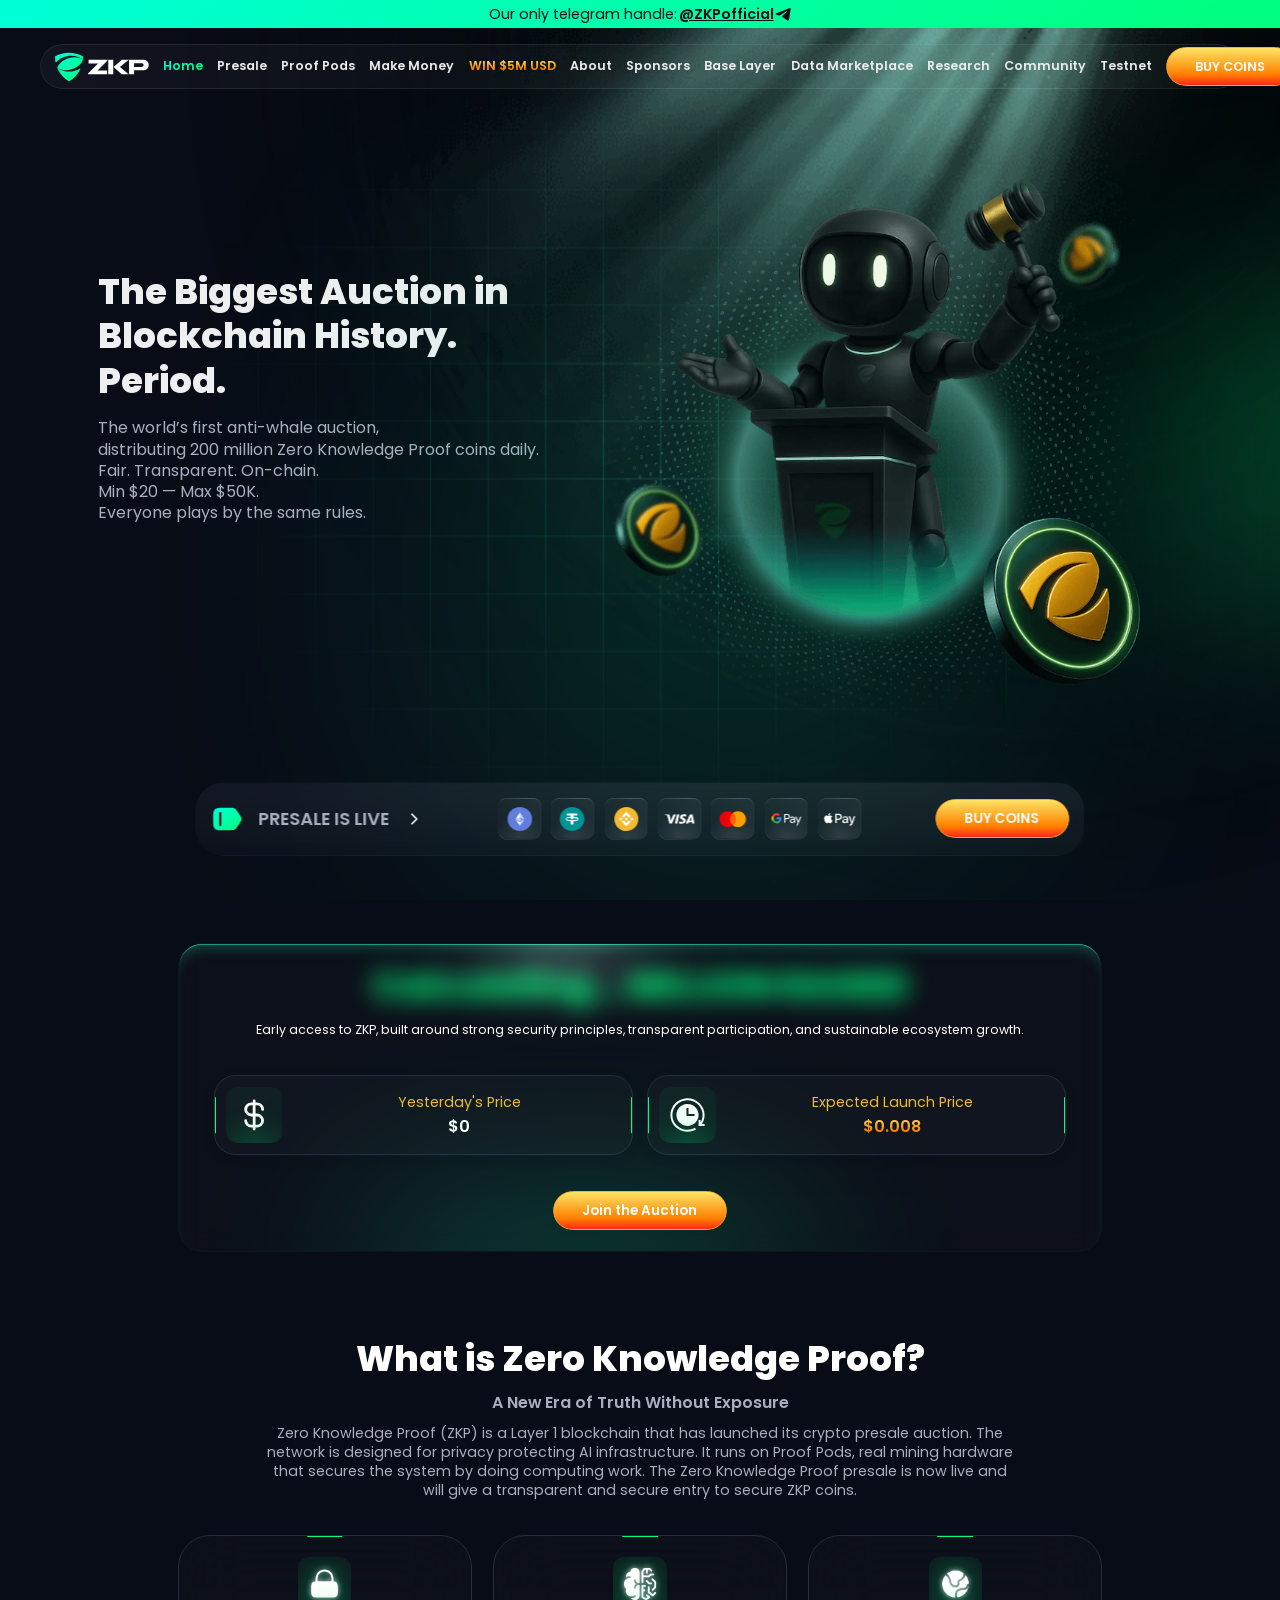
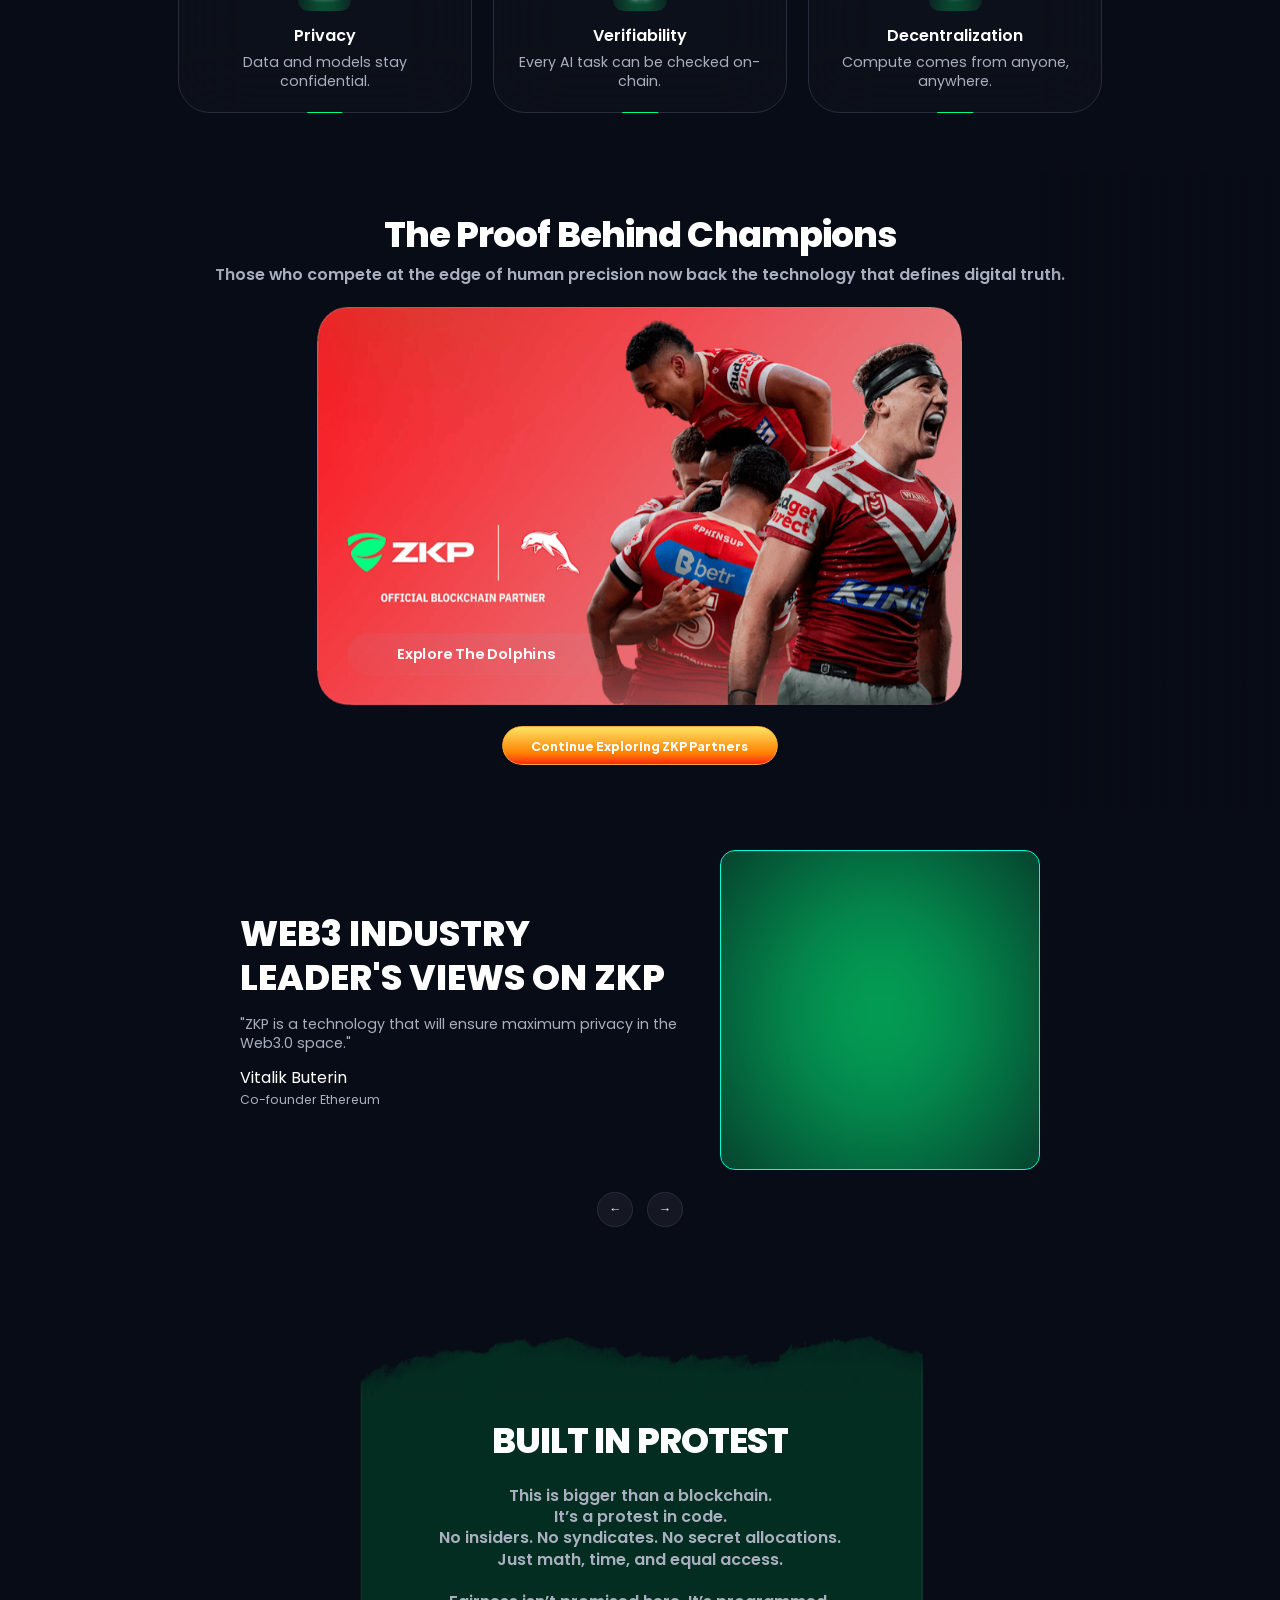
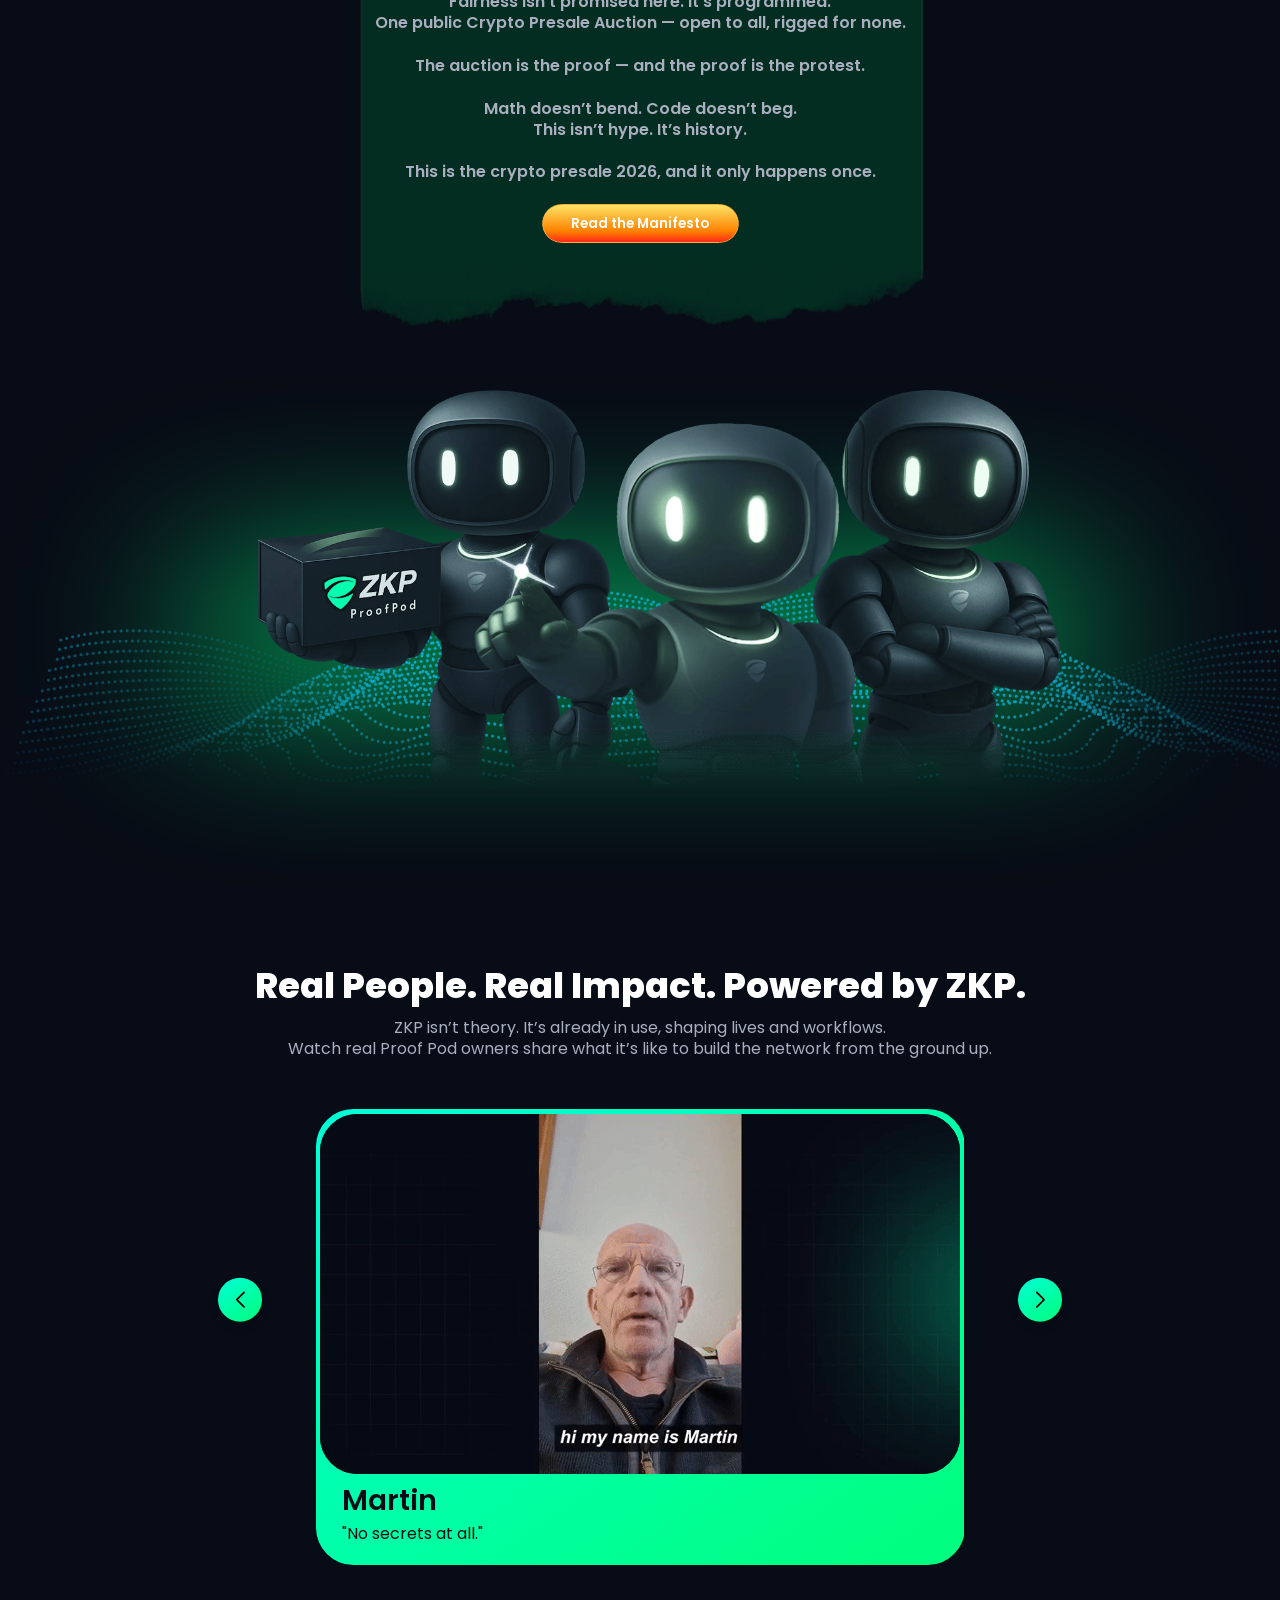
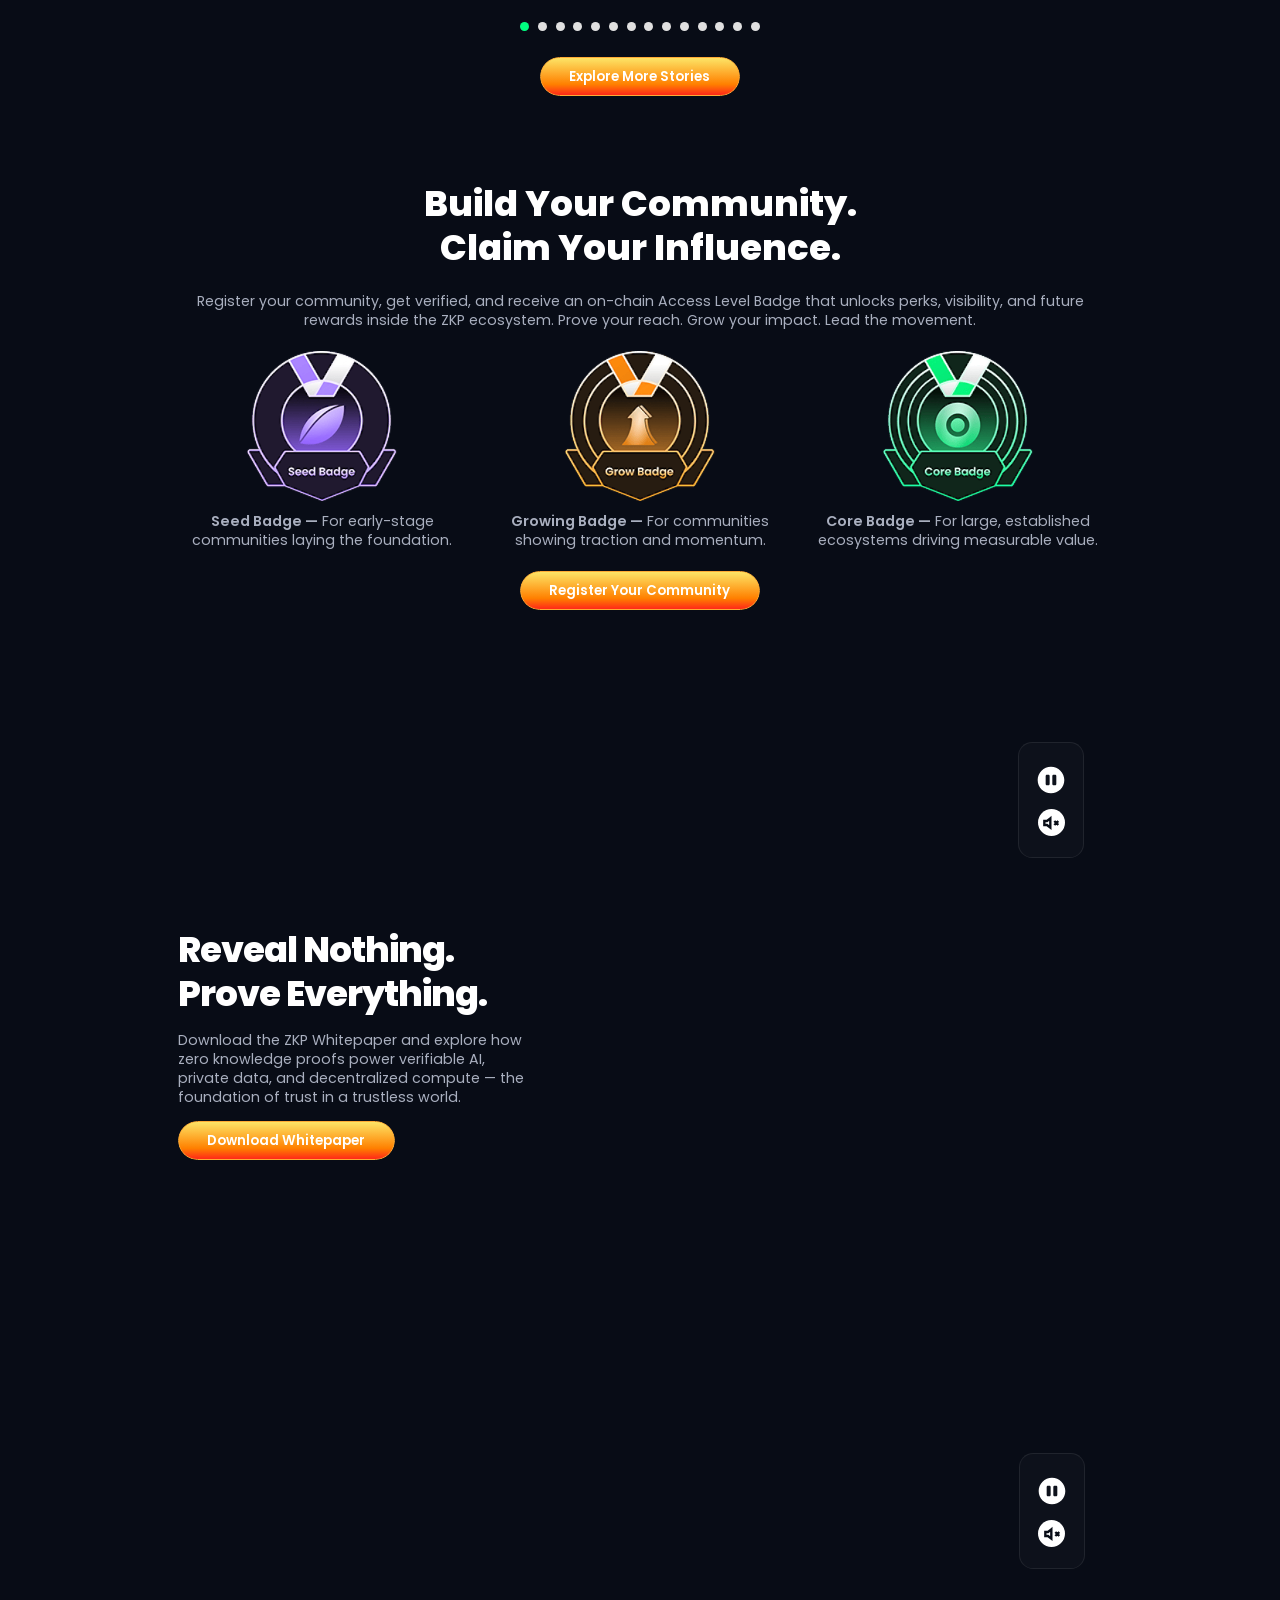
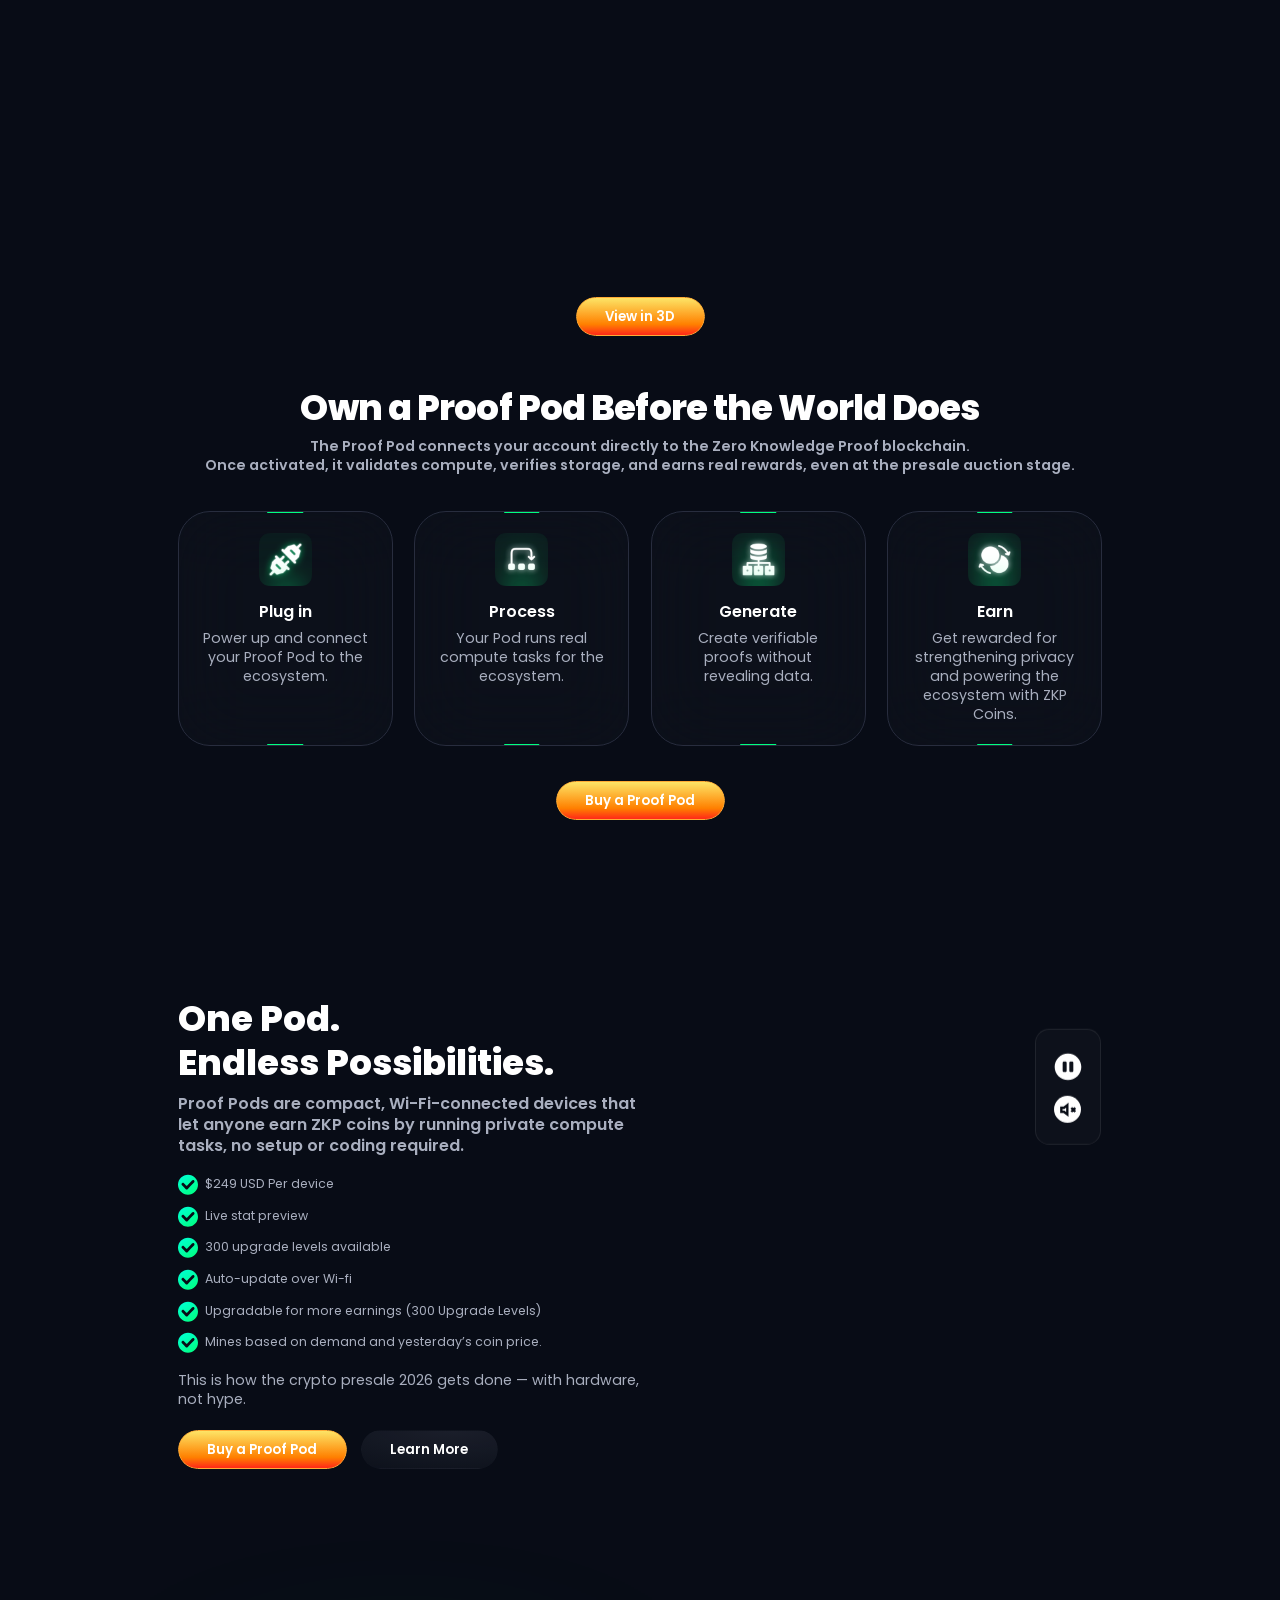
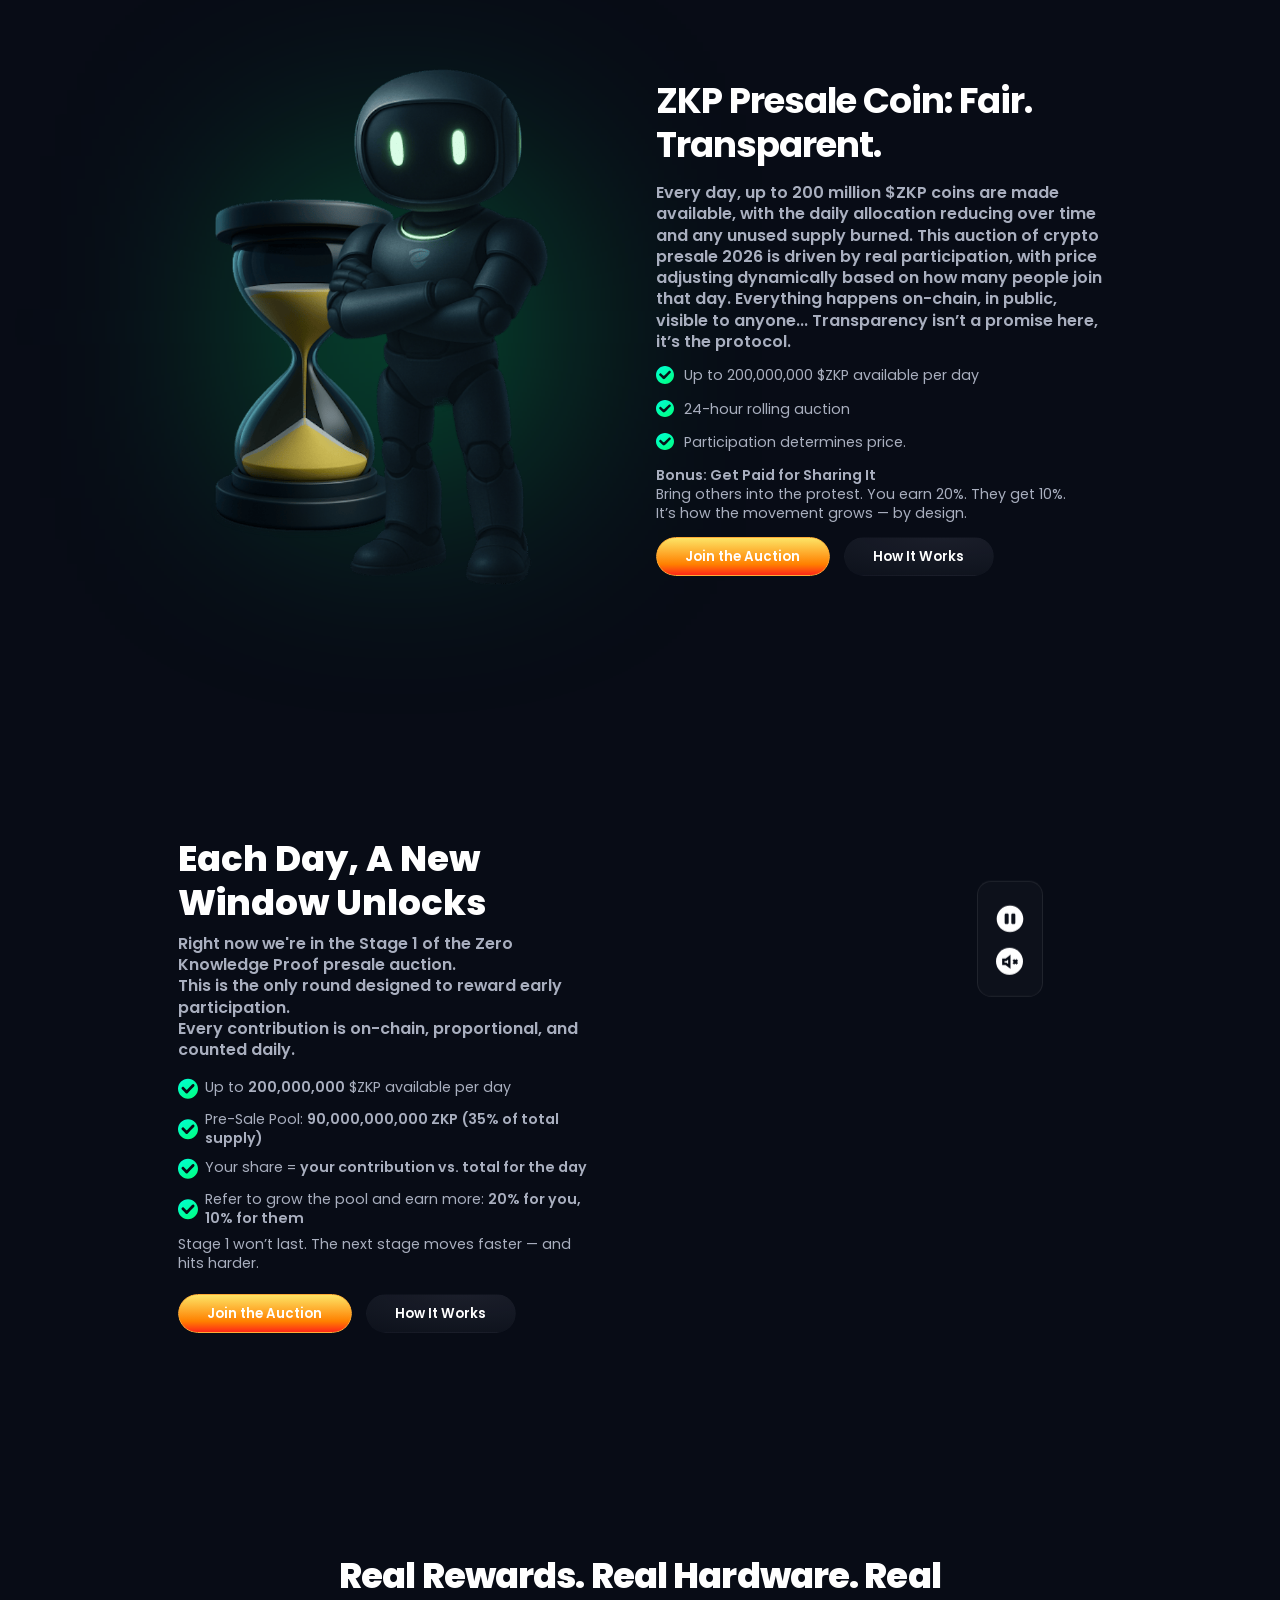
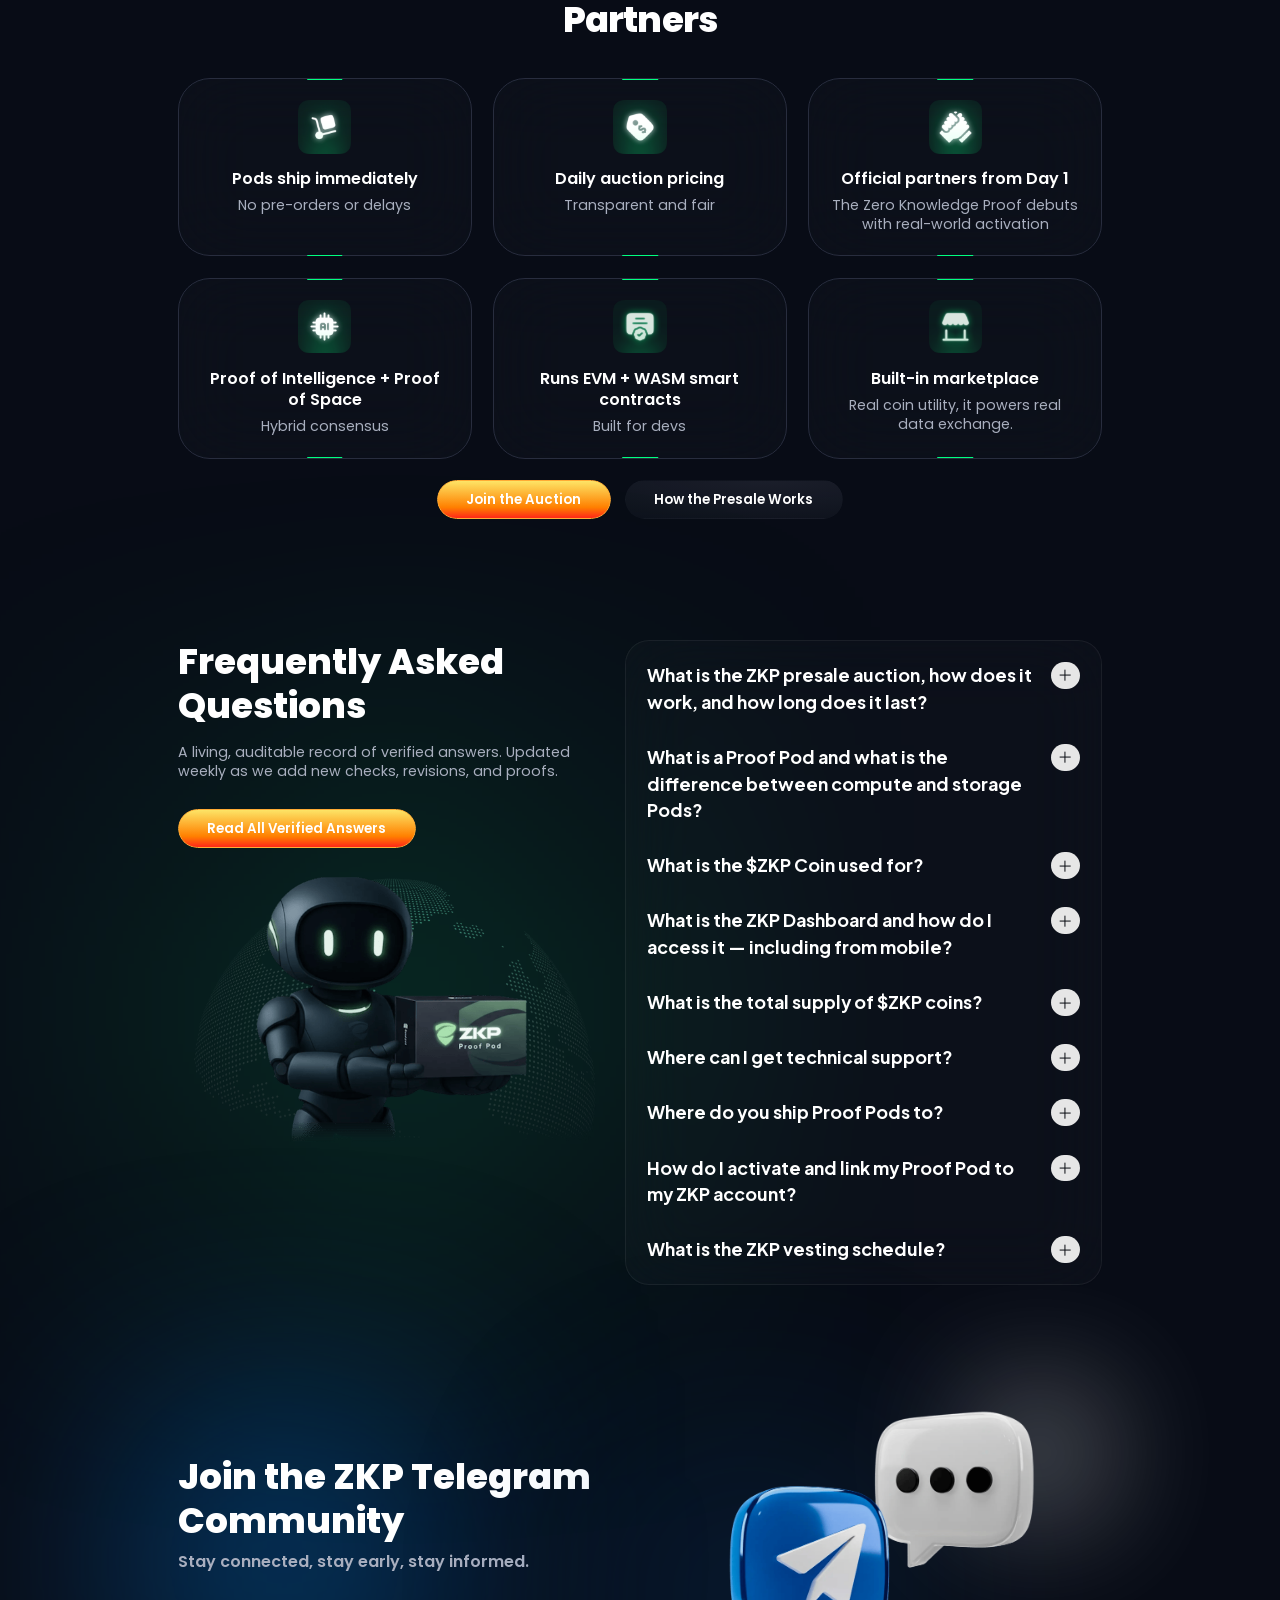
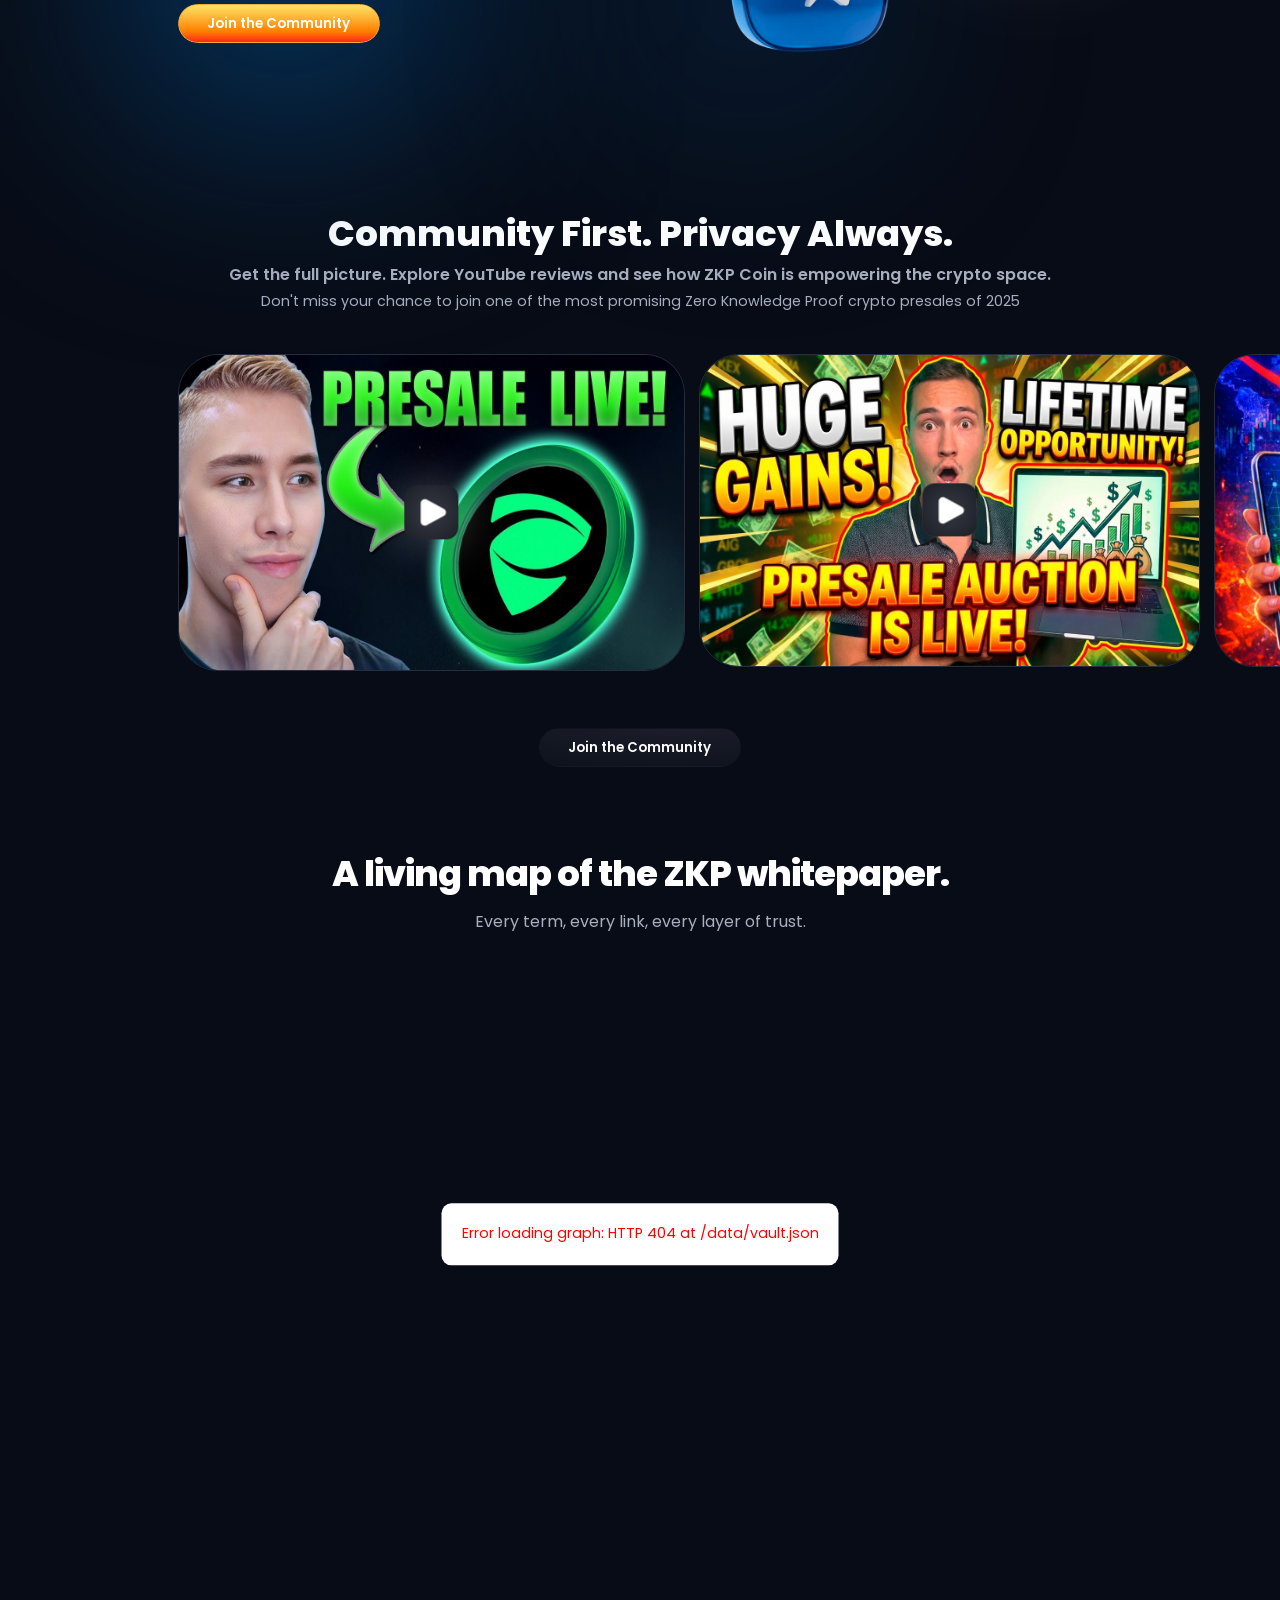
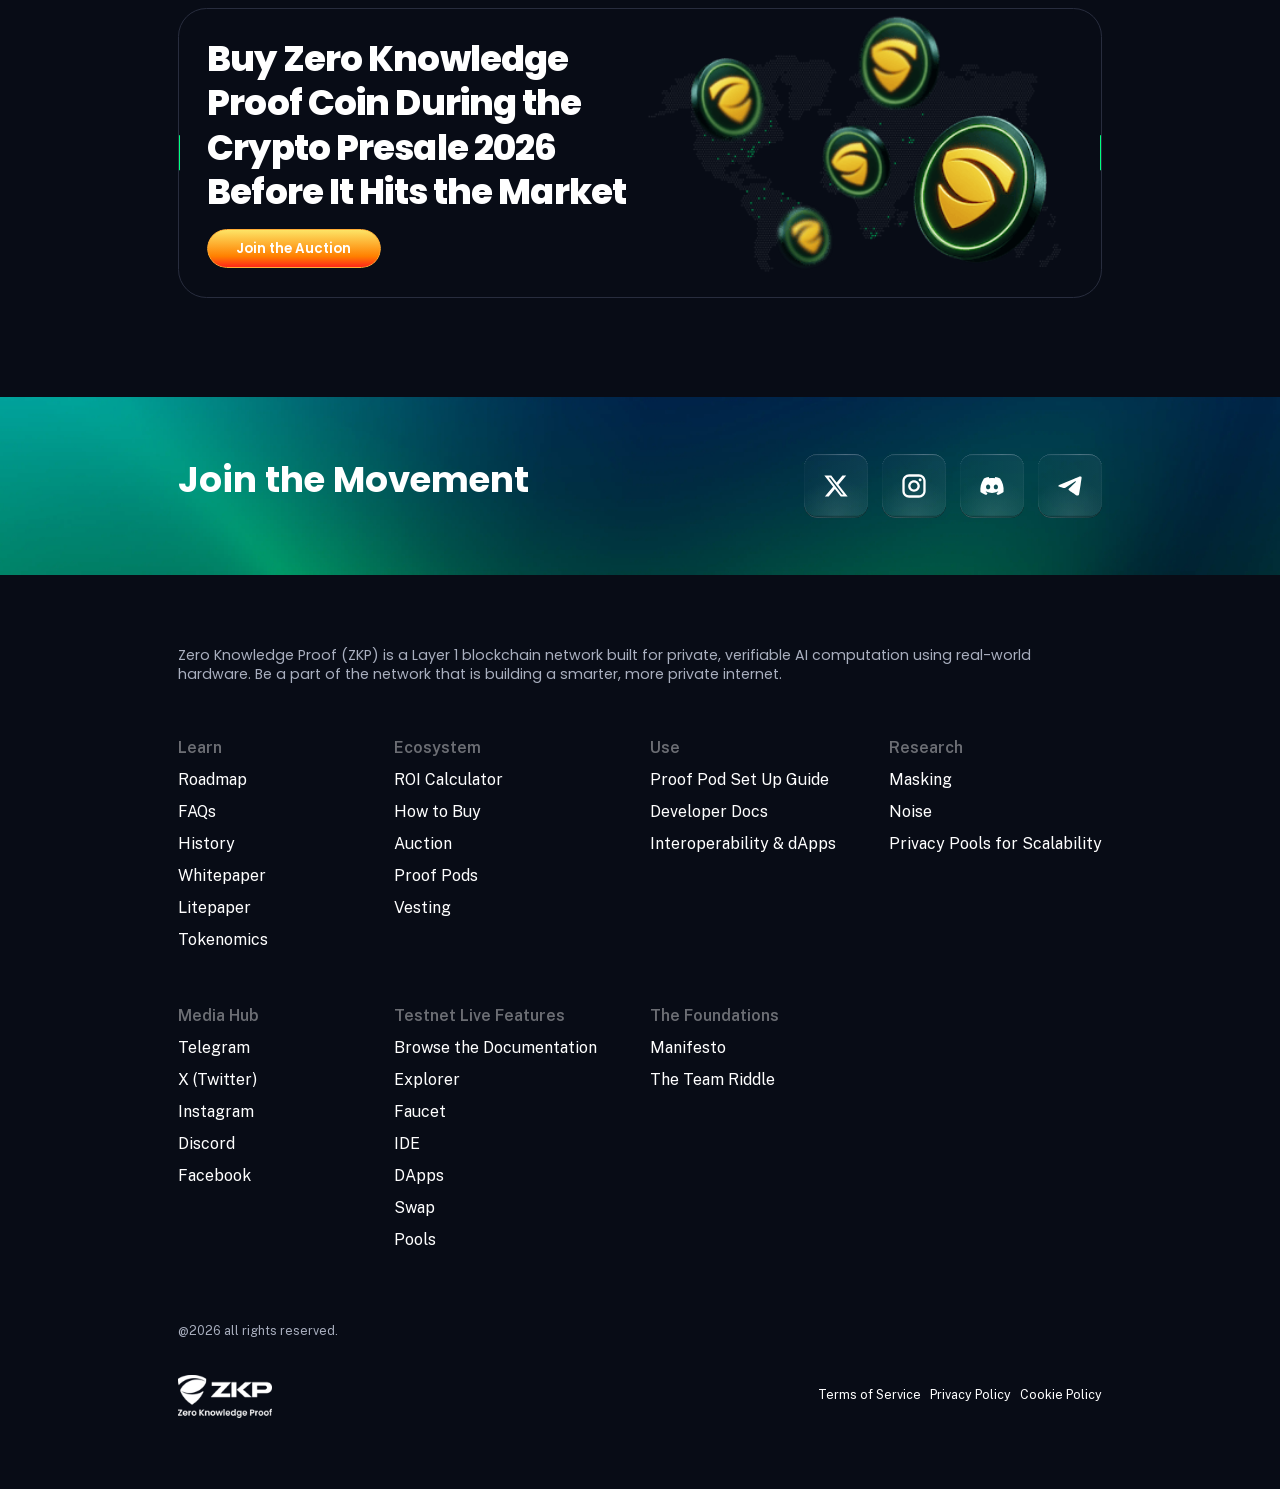
==== commit 4f92a951: "Update index.html" ====
--- a/index.html
+++ b/index.html
@@ -1 +1 @@
-<!DOCTYPE html><html lang="en"><head><meta charset="utf-8"><meta name="viewport" content="width=device-width, initial-scale=1, maximum-scale=1, user-scalable=no"><link rel="preload" href="/_next/static/media/0484562807a97172-s.p.woff2" as="font" crossorigin="" type="font/woff2"><link rel="preload" href="/_next/static/media/36966cca54120369-s.p.woff2" as="font" crossorigin="" type="font/woff2"><link rel="preload" href="/_next/static/media/4c285fdca692ea22-s.p.woff2" as="font" crossorigin="" type="font/woff2"><link rel="preload" href="/_next/static/media/6245472ced48d3be-s.p.woff2" as="font" crossorigin="" type="font/woff2"><link rel="preload" href="/_next/static/media/636a5ac981f94f8b-s.p.woff2" as="font" crossorigin="" type="font/woff2"><link rel="preload" href="/_next/static/media/7108afb8b1381ad1-s.p.woff2" as="font" crossorigin="" type="font/woff2"><link rel="preload" href="/_next/static/media/7db6c35d839a711c-s.p.woff2" as="font" crossorigin="" type="font/woff2"><link rel="preload" href="/_next/static/media/8888a3826f4a3af4-s.p.woff2" as="font" crossorigin="" type="font/woff2"><link rel="preload" href="/_next/static/media/8bf7b2ceda89477b-s.p.woff2" as="font" crossorigin="" type="font/woff2"><link rel="preload" href="/_next/static/media/97d5a7824a841bbd-s.p.ttf" as="font" crossorigin="" type="font/ttf"><link rel="preload" href="/_next/static/media/9e82d62334b205f4-s.p.woff2" as="font" crossorigin="" type="font/woff2"><link rel="preload" href="/_next/static/media/b957ea75a84b6ea7-s.p.woff2" as="font" crossorigin="" type="font/woff2"><link rel="preload" href="/_next/static/media/c85e23305b678b52-s.p.ttf" as="font" crossorigin="" type="font/ttf"><link rel="preload" href="/_next/static/media/ccc60aa9df99e065-s.p.ttf" as="font" crossorigin="" type="font/ttf"><link rel="preload" href="/_next/static/media/cdf3ac965cd99139-s.p.ttf" as="font" crossorigin="" type="font/ttf"><link rel="preload" href="/_next/static/media/eafabf029ad39a43-s.p.woff2" as="font" crossorigin="" type="font/woff2"><link rel="preload" as="image" imagesrcset="https://zkpweb.imgix.net/images/light.webp?w=640&q=75&auto=format,compress 1x, https://zkpweb.imgix.net/images/light.webp?w=1080&q=75&auto=format,compress 2x"><link rel="preload" as="image" imagesrcset="https://zkpweb.imgix.net/images/home/hero-new.webp?w=828&q=75&auto=format,compress 1x, https://zkpweb.imgix.net/images/home/hero-new.webp?w=1920&q=75&auto=format,compress 2x"><link rel="preload" as="image" href="https://play.vidyard.com/wTz4dB581L6wb4GgzViS2U.jpg"><link rel="preload" as="image" href="https://play.vidyard.com/PqX7r2a1wSMqfaZ7FNGTf9.jpg"><link rel="preload" as="image" href="https://play.vidyard.com/1fEd5Zfu4a2nMEegsz7xzh.jpg"><link rel="preload" as="image" href="https://play.vidyard.com/58aLQgrk4m7eeZPietnodr.jpg"><link rel="preload" as="image" href="https://play.vidyard.com/2XkeGrCeLj9kBgY2y8XrPc.jpg"><link rel="preload" as="image" href="https://play.vidyard.com/w1K3gno2uUsAcdF5sN2jbs.jpg"><link rel="preload" as="image" href="https://play.vidyard.com/gJkVsKtZD7uaM2ocdKxX2h.jpg"><link rel="preload" as="image" href="https://play.vidyard.com/gSWxr9z9gMMZWDJT1BSwjq.jpg"><link rel="stylesheet" href="css/ac36f5db5b875ed1.css" data-precedence="next"><link rel="stylesheet" href="css/e5d1744ed76cb479.css" data-precedence="next"><link rel="stylesheet" href="css/45d4f6442d75f756.css" data-precedence="next"><link rel="stylesheet" href="css/5e2652503c0b6322.css" data-precedence="next"><link rel="stylesheet" href="css/ef46db3751d8e999.css" data-precedence="next"><link rel="stylesheet" href="css/80867e788f606bd8.css" data-precedence="next"><link rel="stylesheet" href="css/a9f4317574c90342.css" data-precedence="next"><link rel="stylesheet" href="css/66e101b20bf1ebd3.css" data-precedence="next"><link rel="stylesheet" href="css/364680ce21c8fe7a.css" data-precedence="next"><link rel="stylesheet" href="css/f15be65f7b49551b.css" data-precedence="next"><link rel="stylesheet" href="css/40d7eeffcc6d019a.css" data-precedence="next"><link rel="stylesheet" href="css/0cd801fb71bb01ba.css" data-precedence="next"><link rel="preload" as="script" fetchpriority="low" href="/_next/static/chunks/webpack-d8ef0c1d708fbdc9.js"><script src="js/4bd1b696-eeaba9ddc04ccd5e.js" async="" type="d2bde3b3d4d80416201ae9ae-text/javascript"></script><script src="js/1684-5612b64b78c03494.js" async="" type="d2bde3b3d4d80416201ae9ae-text/javascript"></script><script src="js/main-app-021a52f7be14fb8d.js" async="" type="d2bde3b3d4d80416201ae9ae-text/javascript"></script><script src="js/3063-e11af7b205e82f7d.js" async="" type="d2bde3b3d4d80416201ae9ae-text/javascript"></script><script src="js/6874-7a296e984f0e7727.js" async="" type="d2bde3b3d4d80416201ae9ae-text/javascript"></script><script src="js/1187-b0c6e3a4cdd1ee09.js" async="" type="d2bde3b3d4d80416201ae9ae-text/javascript"></script><script src="js/3464-2048c19d0068ba5e.js" async="" type="d2bde3b3d4d80416201ae9ae-text/javascript"></script><script src="js/7774-0a80b7540fb04b2c.js" async="" type="d2bde3b3d4d80416201ae9ae-text/javascript"></script><script src="js/7928-1ee2511597f54363.js" async="" type="d2bde3b3d4d80416201ae9ae-text/javascript"></script><script src="js/3556-d4fb9dd2aa4b2f6b.js" async="" type="d2bde3b3d4d80416201ae9ae-text/javascript"></script><script src="js/layout-e67797be0e39b16f.js" async="" type="d2bde3b3d4d80416201ae9ae-text/javascript"></script><script src="js/b536a0f1-1a270b171481269e.js" async="" type="d2bde3b3d4d80416201ae9ae-text/javascript"></script><script src="js/bd904a5c-07fcb6d6922baad0.js" async="" type="d2bde3b3d4d80416201ae9ae-text/javascript"></script><script src="js/1329d575-99268385fe2cfc78.js" async="" type="d2bde3b3d4d80416201ae9ae-text/javascript"></script><script src="js/2780-38861ed10db1310e.js" async="" type="d2bde3b3d4d80416201ae9ae-text/javascript"></script><script src="js/9911-efc469f564369c00.js" async="" type="d2bde3b3d4d80416201ae9ae-text/javascript"></script><script src="js/7507-d690c925b27c4103.js" async="" type="d2bde3b3d4d80416201ae9ae-text/javascript"></script><script src="js/7070-df7b7a1dbd556a44.js" async="" type="d2bde3b3d4d80416201ae9ae-text/javascript"></script><script src="js/page-d256f8dd3190a373.js" async="" type="d2bde3b3d4d80416201ae9ae-text/javascript"></script><script src="js/error-65d44e00243d339e.js" async="" type="d2bde3b3d4d80416201ae9ae-text/javascript"></script><script src="js/e.js" async="" type="d2bde3b3d4d80416201ae9ae-text/javascript"></script><link rel="preload" as="image" href="https://play.vidyard.com/1YJhF97YtZ7Dt6nVX2mWkP.jpg"><link rel="preload" as="image" href="https://play.vidyard.com/8DrfXmcJsaKQwAGZhNpawv.jpg"><link rel="preload" as="image" href="https://play.vidyard.com/sCnR4uATe8fjTTm5nzpiu5.jpg"><link rel="preload" as="image" href="https://play.vidyard.com/e14LJxjNH5L424FuQLTMEC.jpg"><link rel="preload" as="image" href="https://play.vidyard.com/ztzDX26sY6WgWs79sjzKhF.jpg"><link rel="preload" as="image" href="https://play.vidyard.com/B1pdE3Y2EmWPJXV7gJYGyv.jpg"><link rel="preload" as="image" href="https://play.vidyard.com/1zgruQEmeUci8HY5cPBZDA.jpg"><link rel="preload" as="image" href="https://play.vidyard.com/ryzgGg32F6xnrAPMUD5dz6.jpg"><link rel="preload" as="image" href="https://play.vidyard.com/BTMTQnoC4T1n3hRPoDbitM.jpg"><link rel="preload" as="image" href="https://play.vidyard.com/7ByjzymPCFWLepRoF9oYW1.jpg"><link rel="preload" as="image" href="https://play.vidyard.com/vj2LZu15F5NKdiR1JbEKp4.jpg"><link rel="preload" as="image" href="https://play.vidyard.com/M6DbD9MUGd4JMgLc4u1ji5.jpg"><link rel="preload" as="image" href="https://play.vidyard.com/NQKHVjwuVjDCZnaJyPbrN6.jpg"><link rel="preload" as="image" href="https://play.vidyard.com/fRjr4njNBkfjsqKR4WVRuE.jpg"><link rel="preload" as="image" href="https://play.vidyard.com/3NF8XNGURM21WFojmzP9Rw.jpg"><link rel="preload" as="image" href="https://play.vidyard.com/rCfNwEtmCXikgdJxBNjqzi.jpg"><link rel="preload" as="image" href="https://play.vidyard.com/ntJc54tHvLw5fo4be2uqug.jpg"><link rel="preload" as="image" href="https://play.vidyard.com/hCnfdu1UbLukV6aoTf7UX8.jpg"><link rel="preload" as="image" href="https://play.vidyard.com/1segSJKq6fQ3Df6yVYHtxC.jpg"><link rel="preload" as="image" href="https://play.vidyard.com/Gi3w2bBaLNpFpVLwgiXBJu.jpg"><link rel="preload" href="https://www.googletagmanager.com/gtag/js?id=G-JND0VJ8JE8" as="script"><meta name="next-size-adjust" content=""><script type="d2bde3b3d4d80416201ae9ae-text/javascript">(self.__next_s=self.__next_s||[]).push([0,{"children":"window.dataLayer = window.dataLayer || [];","id":"datalayer-init"}])</script><script type="d2bde3b3d4d80416201ae9ae-text/javascript">(self.__next_s=self.__next_s||[]).push([0,{"children":"(function(w,d,s,l,i){w[l]=w[l]||[];w[l].push({'gtm.start':\nnew Date().getTime(),event:'gtm.js'});var f=d.getElementsByTagName(s)[0],\nj=d.createElement(s),dl=l!='dataLayer'?'&l='+l:'';j.async=true;j.src=\n'https://www.googletagmanager.com/gtm.js?id='+i+dl;f.parentNode.insertBefore(j,f);\n})(window,document,'script','dataLayer','GTM-TZ9PLH69');","id":"gtm-script"}])</script><script type="application/ld+json">{"@context":"https://schema.org","@type":"Organization","name":"Zero Knowledge Proof","description":"Zero Knowledge Proof (ZKP) is a crypto project launching its presale auction, where anyone can buy ZKP coins. It’s designed to be fair, transparent, and verifiable built in protest, proven in math.","url":"https://zkp.com/","logo":{"@type":"ImageObject","url":"https://zkpweb.imgix.net/logo-white-green.svg"}}</script><title>Zero Knowledge Proof (ZKP) | Layer 1 Crypto Presale Auction</title><meta name="description" content="Join the biggest ZKP crypto token auction backed by leading builders and powered by believers. Secure your position in the next wave of zero knowledge blockchain."><link rel="canonical" href="https://zkp.com"><link rel="icon" href="images/favicon.ico" type="image/x-icon" sizes="120x120"><link rel="icon" href="images/icon.png" type="image/png" sizes="40x40"><link rel="apple-touch-icon" href="images/apple-icon.png" type="image/png" sizes="40x40"><script type="d2bde3b3d4d80416201ae9ae-text/javascript">document.querySelectorAll('body link[rel="icon"], body link[rel="apple-touch-icon"]').forEach(el => document.head.appendChild(el))</script><script src="js/polyfills-42372ed130431b0a.js" nomodule="" type="d2bde3b3d4d80416201ae9ae-text/javascript"></script></head><body class="__variable_646807 __variable_3a41d0 __variable_dd5b2f __variable_82274d __variable_579b53 __variable_5b3e77 __variable_e3107b __variable_9b9fd1 antialiased"><a class="style_fixedtop__HPKEA" href="https://t.me/ZKPofficial"><h3 class="style_text__JYRwQ style_md__y_RGj !text-[#080C16]"><span>Our only telegram handle: <b>@ZKPofficial</b><img alt="Telegram Verified" loading="lazy" width="12" height="12" decoding="async" data-nimg="1" style="color:transparent" srcset="images/telegram-dark_1.svg 1x, images/telegram-dark.svg 2x" src="images/telegram-dark.svg"></span></h3></a><header class="style_newheader__qm9vf"><a class="style_logo__y2UL1" href="/"><img alt="ZPK" loading="lazy" width="105" height="32" decoding="async" data-nimg="1" class="style_logoImage__0sd0T" style="color:transparent" srcset="images/logo-white-green_1.svg 1x, images/logo-white-green.svg 2x" src="images/logo-white-green.svg"></a><nav class="style_nav__0nm9s"><ul><li><a class="style_navItem__zmtYp style_active__kkMu1" data-text="Home">Home</a></li><li><a class="style_navItem__zmtYp" data-text="Presale">Presale</a></li><li><a class="style_navItem__zmtYp" data-text="Proof Pods">Proof Pods</a></li><li><a class="style_navItem__zmtYp" data-text="Make Money">Make Money</a></li><li><a class="style_navItem__zmtYp style_gradientText___TG3d" data-text="WIN $5M USD">WIN $5M USD</a></li><li><a class="style_navItem__zmtYp" data-text="About">About</a></li><li><a class="style_navItem__zmtYp" data-text="Sponsors">Sponsors</a></li><li><a class="style_navItem__zmtYp" data-text="Base Layer">Base Layer</a></li><li><a class="style_navItem__zmtYp" data-text="Data Marketplace">Data Marketplace</a></li><li><a class="style_navItem__zmtYp" data-text="Research">Research</a></li><li><a class="style_navItem__zmtYp" data-text="Community">Community</a></li><li><a class="style_navItem__zmtYp" data-text="Testnet">Testnet</a></li></ul></nav><div class="style_rightActions__V_2fv"><a class="style_button__yccIB style_primary__fVe4_ flex text-md cursor-pointer justify-center items-center border lg:px-8 px-6  font-bold duration-100 ease-in-out hover:shadow-2xl shadow-white  rounded-full min-w-max style_button__J84sR" href="conn/index.html">BUY COINS</a><div><div class="style_newhamburger__dATmZ"><div class="style_hamburgerIcon__ZjTaV"><span></span><span></span><span></span></div></div></div></div></header><div class="style_dropdown__yE1I9"></div><div class="style_backdrop__L2ATe"></div><nav class="style_mobilemenu__v1lRC"><div class="style_content__QpZ6e"><div class="style_mobileHeader__BYjD4"><div class="style_titleContainer__yTUQv"><h4 class="style_text__JYRwQ style_lg__nuTsF">Main Menu</h4></div></div><ul class="style_navList__TLff8"><li><a class="style_navItem__S7f6x style_active__L_Rzv" href="/"><div class="style_imgContainer__S2dqV"><img alt="icon" loading="lazy" width="17" height="17" decoding="async" data-nimg="1" style="color:transparent" srcset="images/home-icon_1.svg 1x, images/home-icon.svg 2x" src="images/home-icon.svg"></div><div class="flex items-center gap-1"><span class="style_text__JYRwQ style_md__y_RGj">Home<!-- --> </span></div></a></li><li><a class="style_navItem__S7f6x" href="/auction"><div class="style_imgContainer__S2dqV"><img alt="icon" loading="lazy" width="17" height="17" decoding="async" data-nimg="1" style="color:transparent" srcset="images/auction-icon_1.svg 1x, images/auction-icon.svg 2x" src="images/auction-icon.svg"></div><div class="flex items-center gap-1"><span class="style_text__JYRwQ style_md__y_RGj">Presale<!-- --> </span></div><svg class="style_chevron__lyARl" xmlns="http://www.w3.org/2000/svg" width="23" height="23" viewBox="0 0 20 20" fill="none"><path d="M7.5 15L12.5 10L7.5 5" stroke="white" stroke-width="1.66667" stroke-linecap="round" stroke-linejoin="round"></path></svg></a></li><li><a class="style_navItem__S7f6x" href="/proof-pods"><div class="style_imgContainer__S2dqV"><img alt="icon" loading="lazy" width="17" height="17" decoding="async" data-nimg="1" style="color:transparent" srcset="images/proof-pods-icon_1.svg 1x, images/proof-pods-icon.svg 2x" src="images/proof-pods-icon.svg"></div><div class="flex items-center gap-1"><span class="style_text__JYRwQ style_md__y_RGj">Proof Pods<!-- --> </span></div><svg class="style_chevron__lyARl" xmlns="http://www.w3.org/2000/svg" width="23" height="23" viewBox="0 0 20 20" fill="none"><path d="M7.5 15L12.5 10L7.5 5" stroke="white" stroke-width="1.66667" stroke-linecap="round" stroke-linejoin="round"></path></svg></a></li><li><a class="style_navItem__S7f6x" href="/make-money"><div class="style_imgContainer__S2dqV"><img alt="icon" loading="lazy" width="17" height="17" decoding="async" data-nimg="1" style="color:transparent" srcset="images/make-money-icon_1.svg 1x, images/make-money-icon.svg 2x" src="images/make-money-icon.svg"></div><div class="flex items-center gap-1"><span class="style_text__JYRwQ style_md__y_RGj">Make Money<!-- --> </span></div></a></li><li><a class="style_navItem__S7f6x" href="/giveaway"><div class="style_imgContainer__S2dqV"><img alt="icon" loading="lazy" width="17" height="17" decoding="async" data-nimg="1" style="color:transparent" srcset="images/dollar-icon_1.svg 1x, images/dollar-icon.svg 2x" src="images/dollar-icon.svg"></div><div class="flex items-center gap-1"><span class="style_text__JYRwQ style_md__y_RGj style_gradientText__JHKCD">WIN $5M USD<!-- --> </span></div></a></li><li><a class="style_navItem__S7f6x" href="/about"><div class="style_imgContainer__S2dqV"><img alt="icon" loading="lazy" width="17" height="17" decoding="async" data-nimg="1" style="color:transparent" srcset="images/about-icon_1.svg 1x, images/about-icon.svg 2x" src="images/about-icon.svg"></div><div class="flex items-center gap-1"><span class="style_text__JYRwQ style_md__y_RGj">About<!-- --> </span></div><svg class="style_chevron__lyARl" xmlns="http://www.w3.org/2000/svg" width="23" height="23" viewBox="0 0 20 20" fill="none"><path d="M7.5 15L12.5 10L7.5 5" stroke="white" stroke-width="1.66667" stroke-linecap="round" stroke-linejoin="round"></path></svg></a></li><li><a class="style_navItem__S7f6x" href="/sponsors"><div class="style_imgContainer__S2dqV"><img alt="icon" loading="lazy" width="17" height="17" decoding="async" data-nimg="1" style="color:transparent" srcset="images/sponsors-icon_1.svg 1x, images/sponsors-icon.svg 2x" src="images/sponsors-icon.svg"></div><div class="flex items-center gap-1"><span class="style_text__JYRwQ style_md__y_RGj">Sponsors<!-- --> </span></div><svg class="style_chevron__lyARl" xmlns="http://www.w3.org/2000/svg" width="23" height="23" viewBox="0 0 20 20" fill="none"><path d="M7.5 15L12.5 10L7.5 5" stroke="white" stroke-width="1.66667" stroke-linecap="round" stroke-linejoin="round"></path></svg></a></li><li><a class="style_navItem__S7f6x" href="/zkp-base-layer"><div class="style_imgContainer__S2dqV"><img alt="icon" loading="lazy" width="17" height="17" decoding="async" data-nimg="1" style="color:transparent" srcset="images/zkp-base-layer-icon_1.svg 1x, images/zkp-base-layer-icon.svg 2x" src="images/zkp-base-layer-icon.svg"></div><div class="flex items-center gap-1"><span class="style_text__JYRwQ style_md__y_RGj">Base Layer<!-- --> </span></div><svg class="style_chevron__lyARl" xmlns="http://www.w3.org/2000/svg" width="23" height="23" viewBox="0 0 20 20" fill="none"><path d="M7.5 15L12.5 10L7.5 5" stroke="white" stroke-width="1.66667" stroke-linecap="round" stroke-linejoin="round"></path></svg></a></li><li><a class="style_navItem__S7f6x" href="#"><div class="style_imgContainer__S2dqV"><img alt="icon" loading="lazy" width="17" height="17" decoding="async" data-nimg="1" style="color:transparent" srcset="images/data-marketplace-icon_1.svg 1x, images/data-marketplace-icon.svg 2x" src="images/data-marketplace-icon.svg"></div><div class="flex items-center gap-1"><span class="style_text__JYRwQ style_md__y_RGj">Data Marketplace<!-- --> </span></div><svg class="style_chevron__lyARl" xmlns="http://www.w3.org/2000/svg" width="23" height="23" viewBox="0 0 20 20" fill="none"><path d="M7.5 15L12.5 10L7.5 5" stroke="white" stroke-width="1.66667" stroke-linecap="round" stroke-linejoin="round"></path></svg></a></li><li><a class="style_navItem__S7f6x" href="/research"><div class="style_imgContainer__S2dqV"><img alt="icon" loading="lazy" width="17" height="17" decoding="async" data-nimg="1" style="color:transparent" srcset="images/research-icon_1.svg 1x, images/research-icon.svg 2x" src="images/research-icon.svg"></div><div class="flex items-center gap-1"><span class="style_text__JYRwQ style_md__y_RGj">Research<!-- --> </span></div><svg class="style_chevron__lyARl" xmlns="http://www.w3.org/2000/svg" width="23" height="23" viewBox="0 0 20 20" fill="none"><path d="M7.5 15L12.5 10L7.5 5" stroke="white" stroke-width="1.66667" stroke-linecap="round" stroke-linejoin="round"></path></svg></a></li><li><a class="style_navItem__S7f6x" href="/community"><div class="style_imgContainer__S2dqV"><img alt="icon" loading="lazy" width="17" height="17" decoding="async" data-nimg="1" style="color:transparent" srcset="images/community-icon_1.svg 1x, images/community-icon.svg 2x" src="images/community-icon.svg"></div><div class="flex items-center gap-1"><span class="style_text__JYRwQ style_md__y_RGj">Community<!-- --> </span></div><svg class="style_chevron__lyARl" xmlns="http://www.w3.org/2000/svg" width="23" height="23" viewBox="0 0 20 20" fill="none"><path d="M7.5 15L12.5 10L7.5 5" stroke="white" stroke-width="1.66667" stroke-linecap="round" stroke-linejoin="round"></path></svg></a></li><li><a class="style_navItem__S7f6x" href="/zkp-testnet"><div class="style_imgContainer__S2dqV"><img alt="icon" loading="lazy" width="17" height="17" decoding="async" data-nimg="1" style="color:transparent" srcset="images/testnet-icon_1.svg 1x, images/testnet-icon.svg 2x" src="images/testnet-icon.svg"></div><div class="flex items-center gap-1"><span class="style_text__JYRwQ style_md__y_RGj">Testnet<!-- --> </span></div><svg class="style_chevron__lyARl" xmlns="http://www.w3.org/2000/svg" width="23" height="23" viewBox="0 0 20 20" fill="none"><path d="M7.5 15L12.5 10L7.5 5" stroke="white" stroke-width="1.66667" stroke-linecap="round" stroke-linejoin="round"></path></svg></a></li><div class="style_imageWrapper__rIjGm"><img alt="ZKP Robot" loading="lazy" width="800" height="600" decoding="async" data-nimg="1" class="style_megaImage__vXzxJ" style="color:transparent" srcset="images/megamenu-robot_1.png 1x, images/megamenu-robot.png 2x" src="images/megamenu-robot.png"></div></ul><div class="style_footer___XT2a"><a class="style_footerButton__Y0w_w" href="conn/index.html">Join the Auction</a><div class="style_socialContainer__HLxRZ"><span class="style_text__JYRwQ style_md__y_RGj">Explore Community</span><div class="style_socials__Xntk2"><a target="_blank" href="https://t.me/ZKPofficial"><img alt="Telegram" loading="lazy" width="14" height="14" decoding="async" data-nimg="1" style="color:transparent" srcset="images/telegram-white_1.svg 1x, images/telegram-white.svg 2x" src="images/telegram-white.svg"></a><a target="_blank" href="https://x.com/ZKPofficial"><img alt="X" loading="lazy" width="14" height="14" decoding="async" data-nimg="1" style="color:transparent" srcset="images/x-white_1.svg 1x, images/x-white.svg 2x" src="images/x-white.svg"></a><a target="_blank" href="https://discord.gg/SQZhsYBNdV"><img alt="Discord" loading="lazy" width="14" height="14" decoding="async" data-nimg="1" style="color:transparent" srcset="images/discord-white_1.svg 1x, images/discord-white.svg 2x" src="images/discord-white.svg"></a><a target="_blank" href="https://www.facebook.com/profile.php?id=61584335844271"><img alt="Facebook" loading="lazy" width="14" height="14" decoding="async" data-nimg="1" style="color:transparent" srcset="images/facebook-white_1.svg 1x, images/facebook-white.svg 2x" src="images/facebook-white.svg"></a></div></div></div></div></nav><main><section class="style_homehero2__Gu8KO"><img alt="Light" width="500" height="500" decoding="async" data-nimg="1" class="style_lightImg__VizFy" style="color:transparent" srcset="images/light_1.webp 1x, images/light.webp 2x" src="images/light.webp"><div class="swiper style_swiper__s13Gp" id="howtoSwiper"><div class="swiper-wrapper"><div class="swiper-slide style_slide__mHMn9 transition-[opacity] cursor-pointer"><div class="style_container__zrq19"><div class="style_contentWrapper___JEwG"><div class="style_content__HiBQ1"><div class="style_contentLeft__CIjlU"><span class="style_text__JYRwQ style_xl__d23DK style_title__MJ3EF">The Biggest Auction in Blockchain History. Period.</span><p class="style_text__JYRwQ style_lg__nuTsF style_desc__ZjKzE">The world’s first anti-whale auction, <br>distributing 200 million Zero Knowledge Proof coins daily.<!-- --> <br>Fair. Transparent. On-chain. <br>Min $20 — Max $50K. <br>Everyone plays by the same rules.</p></div><div class="style_contentRight__flK1d"><img alt="hero" width="800" height="600" decoding="async" data-nimg="1" class="style_image__VPx3l" style="color:transparent" srcset="images/hero-new_1.webp 1x, images/hero-new.webp 2x" src="images/hero-new.webp"></div></div></div></div></div></div></div><div class="style_bottom__Xdul7"><div class="style_ctContainer__dpVmX"><div class="flex items-center justify-center w-full gap-6 lg:hidden"><p class="style_text__JYRwQ style_lg__nuTsF style_presale__Qnzkg"><img alt="Auction" loading="lazy" width="38" height="38" decoding="async" data-nimg="1" class="style_auctionIcon__FePRB" style="color:transparent" srcset="images/auction-zkp_1.svg 1x, images/auction-zkp.svg 2x" src="images/auction-zkp.svg"><b>PRESALE IS LIVE</b><img alt="Chevron Right" loading="lazy" width="20" height="20" decoding="async" data-nimg="1" class="style_chevron__0oCta" style="color:transparent" srcset="images/chevron-right-white_1.svg 1x, images/chevron-right-white.svg 2x" src="images/chevron-right-white.svg"></p><a class="style_button__yccIB style_primary__fVe4_ flex text-md cursor-pointer justify-center items-center border lg:px-8 px-6  font-bold duration-100 ease-in-out hover:shadow-2xl shadow-white  rounded-full min-w-max flex lg:hidden" href="conn/index.html/">BUY COINS</a></div><p class="style_text__JYRwQ style_lg__nuTsF style_presale__Qnzkg !hidden lg:!flex"><img alt="Auction" loading="lazy" width="38" height="38" decoding="async" data-nimg="1" class="style_auctionIcon__FePRB" style="color:transparent" srcset="images/auction-zkp_1.svg 1x, images/auction-zkp.svg 2x" src="images/auction-zkp.svg"><b>PRESALE IS LIVE</b><img alt="Chevron Right" loading="lazy" width="20" height="20" decoding="async" data-nimg="1" class="style_chevron__0oCta" style="color:transparent" srcset="images/chevron-right-white_1.svg 1x, images/chevron-right-white.svg 2x" src="images/chevron-right-white.svg"></p><div class="style_payments__E4rpW"><img alt="hero" loading="lazy" width="40" height="40" decoding="async" data-nimg="1" class="style_paymentItem__RWS0f" style="color:transparent" srcset="images/icon-1_1.svg 1x, images/icon-1.svg 2x" src="images/icon-1.svg"><img alt="hero" loading="lazy" width="40" height="40" decoding="async" data-nimg="1" class="style_paymentItem__RWS0f" style="color:transparent" srcset="images/icon-2_1.svg 1x, images/icon-2.svg 2x" src="images/icon-2.svg"><img alt="hero" loading="lazy" width="40" height="40" decoding="async" data-nimg="1" class="style_paymentItem__RWS0f" style="color:transparent" srcset="images/icon-3_1.svg 1x, images/icon-3.svg 2x" src="images/icon-3.svg"><img alt="hero" loading="lazy" width="40" height="40" decoding="async" data-nimg="1" class="style_paymentItem__RWS0f" style="color:transparent" srcset="images/icon-4_1.svg 1x, images/icon-4.svg 2x" src="images/icon-4.svg"><img alt="hero" loading="lazy" width="40" height="40" decoding="async" data-nimg="1" class="style_paymentItem__RWS0f" style="color:transparent" srcset="images/icon-5_1.svg 1x, images/icon-5.svg 2x" src="images/icon-5.svg"><img alt="hero" loading="lazy" width="40" height="40" decoding="async" data-nimg="1" class="style_paymentItem__RWS0f" style="color:transparent" srcset="images/icon-6_1.svg 1x, images/icon-6.svg 2x" src="images/icon-6.svg"><img alt="hero" loading="lazy" width="40" height="40" decoding="async" data-nimg="1" class="style_paymentItem__RWS0f" style="color:transparent" srcset="images/icon-7_1.svg 1x, images/icon-7.svg 2x" src="images/icon-7.svg"></div><a class="style_button__yccIB style_primary__fVe4_ flex text-md cursor-pointer justify-center items-center border lg:px-8 px-6  font-bold duration-100 ease-in-out hover:shadow-2xl shadow-white  rounded-full min-w-max lg:flex hidden" href="conn/index.html/">BUY COINS</a></div></div></section><section><div class="style_container__1_81k style_container__8ns6S"><div class="style_banner__L8SbW"><span class="style_text__JYRwQ style_xl__d23DK text-center text-primary animate-pulse blur-md">Calculating...<!-- --> <!-- -->MILLION RAISED</span><img alt="Live Transactions" loading="lazy" width="200" height="200" decoding="async" data-nimg="1" class="style_liveRectangleBg__Ppb3t" style="color:transparent" srcset="images/live-rectangle_1.png 1x, images/live-rectangle.png 2x" src="images/live-rectangle.png"><h3 class="style_text__JYRwQ style_sm__cedhp">Early access to ZKP, built around strong security principles, transparent participation, and sustainable ecosystem growth.</h3><div class="style_metricCardsWrapper__SRU94"><div class="style_metricCardsContainer__drexq"><div class="style_topRow___pFUC"><div class="style_metricCard__1amN8 "><div class="style_iconWrapper__ibtXX"><img alt="Yesterday's Price" loading="lazy" width="54" height="54" decoding="async" data-nimg="1" class="style_icon__Rdp98" style="color:transparent" srcset="images/new-dollar_1.svg 1x, images/new-dollar.svg 2x" src="images/new-dollar.svg"></div><div class="style_content__IvhKu"><div class="style_labelRow__iw_9_"><p class="style_text__JYRwQ style_md__y_RGj style_label__9HmPw">Yesterday's Price</p></div><span class="style_text__JYRwQ style_lg__nuTsF style_value__xJLpT ">$0</span></div></div><div class="style_metricCard__1amN8 "><div class="style_iconWrapper__ibtXX"><img alt="Expected Launch Price" loading="lazy" width="54" height="54" decoding="async" data-nimg="1" class="style_icon__Rdp98" style="color:transparent" srcset="images/new-time_1.svg 1x, images/new-time.svg 2x" src="images/new-time.svg"></div><div class="style_content__IvhKu"><div class="style_labelRow__iw_9_"><p class="style_text__JYRwQ style_md__y_RGj style_label__9HmPw">Expected Launch Price</p></div><span class="style_text__JYRwQ style_lg__nuTsF style_value__xJLpT style_coloredValue__58_kx">$0.008</span></div></div></div></div></div><div class="style_buttons__BN3aU"><a class="style_button__yccIB style_primary__fVe4_ flex text-md cursor-pointer justify-center items-center border lg:px-8 px-6  font-bold duration-100 ease-in-out hover:shadow-2xl shadow-white  rounded-full min-w-max mx-auto" href="conn/index.html/">Join the Auction</a></div><img alt="Live Transactions" loading="lazy" width="200" height="200" decoding="async" data-nimg="1" class="style_liveTransactionsBg__GsZKN" style="color:transparent" srcset="images/live-ellipse_1.png 1x, images/live-ellipse.png 2x" src="images/live-ellipse.png"></div></div></section><section class="style_sectionHeaderContent__UfwEN "><div class="style_container__1_81k style_container__mS_ld"><div class="style_head__pttUQ"><h1 class="style_text__JYRwQ style_xl__d23DK text-center">What is Zero Knowledge Proof?</h1><p class="style_text__JYRwQ style_lg__nuTsF style_subHeading__08HMg">A New Era of Truth Without Exposure</p><p class="style_text__JYRwQ style_md__y_RGj style_description__uX9h2">Zero Knowledge Proof (ZKP) is a Layer 1 blockchain that has launched its crypto presale auction. The network is designed for privacy protecting AI infrastructure. It runs on Proof Pods, real mining hardware that secures the system by doing computing work. The Zero Knowledge Proof presale is now live and will give a transparent and secure entry to secure ZKP coins.</p></div><section class="style_newiconcardcontainer__uENko"><div class="style_container__1_81k"><div class="style_content__NzM0n"><div class="style_desktopContainer__kvMxr"><div class="style_newiconcard__rA_LO style_three__YiN9w"><img alt="Privacy" loading="lazy" width="414" height="200" decoding="async" data-nimg="1" class="style_cardIcon__jjTyM" style="color:transparent" srcset="images/lock-icon_1.png 1x, images/lock-icon.png 2x" src="images/lock-icon.png"><h4 class="style_text__JYRwQ style_lg__nuTsF style_cardTitle__Knzjv">Privacy</h4><p class="style_text__JYRwQ style_sm__cedhp style_cardDesc__eCm0Q">Data and models stay confidential.</p></div><div class="style_newiconcard__rA_LO style_three__YiN9w"><img alt="Verifiability" loading="lazy" width="414" height="200" decoding="async" data-nimg="1" class="style_cardIcon__jjTyM" style="color:transparent" srcset="images/brain-icon_1.png 1x, images/brain-icon.png 2x" src="images/brain-icon.png"><h4 class="style_text__JYRwQ style_lg__nuTsF style_cardTitle__Knzjv">Verifiability</h4><p class="style_text__JYRwQ style_sm__cedhp style_cardDesc__eCm0Q">Every AI task can be checked on-chain.</p></div><div class="style_newiconcard__rA_LO style_three__YiN9w"><img alt="Decentralization" loading="lazy" width="414" height="200" decoding="async" data-nimg="1" class="style_cardIcon__jjTyM" style="color:transparent" srcset="images/earth-icon_1.png 1x, images/earth-icon.png 2x" src="images/earth-icon.png"><h4 class="style_text__JYRwQ style_lg__nuTsF style_cardTitle__Knzjv">Decentralization</h4><p class="style_text__JYRwQ style_sm__cedhp style_cardDesc__eCm0Q">Compute comes from anyone, anywhere.</p></div></div><div class="style_swiperContainer__AYDr0"><div class="swiper style_swiper__Yo4qD"><div class="swiper-wrapper"><div class="swiper-slide"><div class="style_newiconcard__rA_LO style_four__g1yua"><img alt="Privacy" loading="lazy" width="414" height="200" decoding="async" data-nimg="1" class="style_cardIcon__jjTyM" style="color:transparent" srcset="images/lock-icon_1.png 1x, images/lock-icon.png 2x" src="images/lock-icon.png"><h4 class="style_text__JYRwQ style_lg__nuTsF style_cardTitle__Knzjv">Privacy</h4><p class="style_text__JYRwQ style_sm__cedhp style_cardDesc__eCm0Q">Data and models stay confidential.</p></div></div><div class="swiper-slide"><div class="style_newiconcard__rA_LO style_four__g1yua"><img alt="Verifiability" loading="lazy" width="414" height="200" decoding="async" data-nimg="1" class="style_cardIcon__jjTyM" style="color:transparent" srcset="images/brain-icon_1.png 1x, images/brain-icon.png 2x" src="images/brain-icon.png"><h4 class="style_text__JYRwQ style_lg__nuTsF style_cardTitle__Knzjv">Verifiability</h4><p class="style_text__JYRwQ style_sm__cedhp style_cardDesc__eCm0Q">Every AI task can be checked on-chain.</p></div></div><div class="swiper-slide"><div class="style_newiconcard__rA_LO style_four__g1yua"><img alt="Decentralization" loading="lazy" width="414" height="200" decoding="async" data-nimg="1" class="style_cardIcon__jjTyM" style="color:transparent" srcset="images/earth-icon_1.png 1x, images/earth-icon.png 2x" src="images/earth-icon.png"><h4 class="style_text__JYRwQ style_lg__nuTsF style_cardTitle__Knzjv">Decentralization</h4><p class="style_text__JYRwQ style_sm__cedhp style_cardDesc__eCm0Q">Compute comes from anyone, anywhere.</p></div></div></div></div><div style="display:flex;justify-content:center;gap:6px;width:100%;position:absolute;bottom:0;z-index:10"><div class="style_bullet__IBIUn style_bulletActive___PbFD" style="cursor:pointer"></div><div class="style_bullet__IBIUn" style="cursor:pointer"></div><div class="style_bullet__IBIUn" style="cursor:pointer"></div></div></div><div></div></div></div></section></div></section><section class="style_sponsorssliderbig__e88OC"><div><span class="style_text__JYRwQ style_xl__d23DK style_title__cTjcS">The Proof Behind Champions</span><p class="style_text__JYRwQ style_lg__nuTsF style_desc__dro9k">Those who compete at the edge of human precision now back the technology that defines digital truth.</p></div><div class="swiper style_swiper__QzY0q"><div class="swiper-wrapper"><div class="swiper-slide style_swiperslide__WSDmb"><img alt="Redcliffe Dolphins" loading="lazy" width="800" height="600" decoding="async" data-nimg="1" style="color:transparent" srcset="images/big-slider-redcliffe1_1.webp 1x, images/big-slider-redcliffe1.webp 2x" src="images/big-slider-redcliffe1.webp"><a class="style_button__yccIB style_transparent__0CeY7 flex text-md cursor-pointer justify-center items-center border lg:px-8 px-6  font-bold duration-100 ease-in-out hover:shadow-2xl shadow-white  rounded-full min-w-max style_cardButton__YYclP" href="/sponsors/redcliffe-dolphins">Explore The Dolphins</a></div></div></div><div class="flex w-full justify-center"><a class="style_button__yccIB style_primary__fVe4_ flex text-md cursor-pointer justify-center items-center border lg:px-8 px-6  font-bold duration-100 ease-in-out hover:shadow-2xl shadow-white  rounded-full min-w-max style_button__SmaT7" href="/sponsors">Continue Exploring ZKP Partners</a></div></section><section><div class="style_container__1_81k style_homeeth__hIrEg"><div class="swiper style_swiperContainer__WL_39"><div class="swiper-wrapper"><div class="swiper-slide"><div class="style_slideWrapper__3rcwo"><div class="style_contentLeft__7FYGX"><h3 class="style_text__JYRwQ style_xl__d23DK">WEB3 INDUSTRY LEADER'S VIEWS ON ZKP</h3><p class="style_text__JYRwQ style_md__y_RGj">"<!-- -->ZKP is a technology that will ensure maximum privacy in the Web3.0 space.<!-- -->"</p><div class="style_contentDescRow__AM6vs"><h4 class="style_text__JYRwQ style_lg__nuTsF">Vitalik Buterin</h4><p class="style_text__JYRwQ style_sm__cedhp">Co-founder Ethereum</p></div></div><div class="style_contentRight1__B2nXx"><div class="style_contentRight__Zxse0"><iframe class="style_ethImage__y2Bb8" title="video-Vitalik Buterin" src="//play.vidyard.com/6xxn6on4mqXzVF3NtbdSrK.html?" width="640" height="360" scrolling="no" allowfullscreen=""></iframe></div></div></div></div><div class="swiper-slide"><div class="style_slideWrapper__3rcwo"><div class="style_contentLeft__7FYGX"><h3 class="style_text__JYRwQ style_xl__d23DK">WEB3 INDUSTRY LEADER'S VIEWS ON ZKP</h3><p class="style_text__JYRwQ style_md__y_RGj">"<!-- -->Zero-Knowledge Proofs fit into Ethereum's future scaling, zk-rollups, and proof-based blockchain research<!-- -->"</p><div class="style_contentDescRow__AM6vs"><h4 class="style_text__JYRwQ style_lg__nuTsF">Justin Drake</h4><p class="style_text__JYRwQ style_sm__cedhp">Ethereum Foundation researcher</p></div></div><div class="style_contentRight1__B2nXx"><div class="style_contentRight__Zxse0"><iframe class="style_ethImage__y2Bb8" title="video-Justin Drake" src="//play.vidyard.com/hGr4RtFwQ8ZnT4YwSU4ZeC.html?" width="640" height="360" scrolling="no" allowfullscreen=""></iframe></div></div></div></div><div class="swiper-slide"><div class="style_slideWrapper__3rcwo"><div class="style_contentLeft__7FYGX"><h3 class="style_text__JYRwQ style_xl__d23DK">WEB3 INDUSTRY LEADER'S VIEWS ON ZKP</h3><p class="style_text__JYRwQ style_md__y_RGj">"<!-- -->Zero-Knowledge Proofs for scale blockchains and this cryptography can transform security, speed, and decentralization in crypto<!-- -->"</p><div class="style_contentDescRow__AM6vs"><h4 class="style_text__JYRwQ style_lg__nuTsF">Eli Ben-Sasson</h4><p class="style_text__JYRwQ style_sm__cedhp">co-founder of StarkWare</p></div></div><div class="style_contentRight1__B2nXx"><div class="style_contentRight__Zxse0"><iframe class="style_ethImage__y2Bb8" title="video-Eli Ben-Sasson" src="//play.vidyard.com/YXo9HGmwKrLVio8KCChMnQ.html?" width="640" height="360" scrolling="no" allowfullscreen=""></iframe></div></div></div></div><div class="swiper-slide"><div class="style_slideWrapper__3rcwo"><div class="style_contentLeft__7FYGX"><h3 class="style_text__JYRwQ style_xl__d23DK">WEB3 INDUSTRY LEADER'S VIEWS ON ZKP</h3><p class="style_text__JYRwQ style_md__y_RGj">"<!-- -->Zero-Knowledge Proofs enable privacy in cryptocurrency and they're essential for future financial systems focused on user sovereignty and confidentiality<!-- -->"</p><div class="style_contentDescRow__AM6vs"><h4 class="style_text__JYRwQ style_lg__nuTsF">Zooko Wilcox-O'Hearn</h4><p class="style_text__JYRwQ style_sm__cedhp">Founder of Zcash</p></div></div><div class="style_contentRight1__B2nXx"><div class="style_contentRight__Zxse0"><iframe class="style_ethImage__y2Bb8" title="video-Zooko Wilcox-O'Hearn" src="//play.vidyard.com/8ChZ8qTWc4mqCQPnqqeB42.html?" width="640" height="360" scrolling="no" allowfullscreen=""></iframe></div></div></div></div><div class="swiper-slide"><div class="style_slideWrapper__3rcwo"><div class="style_contentLeft__7FYGX"><h3 class="style_text__JYRwQ style_xl__d23DK">WEB3 INDUSTRY LEADER'S VIEWS ON ZKP</h3><p class="style_text__JYRwQ style_md__y_RGj">"<!-- -->Zero-Knowledge Proofs open the door to many new use cases and innovative applications<!-- -->"</p><div class="style_contentDescRow__AM6vs"><h4 class="style_text__JYRwQ style_lg__nuTsF">Ledger Team</h4><p class="style_text__JYRwQ style_sm__cedhp"></p></div></div><div class="style_contentRight1__B2nXx"><div class="style_contentRight__Zxse0"><iframe class="style_ethImage__y2Bb8" title="video-Ledger Team" src="//play.vidyard.com/7z42uLDxvhv2j4F7MUvKZd.html?" width="640" height="360" scrolling="no" allowfullscreen=""></iframe></div></div></div></div></div></div><div class="style_navButtons__kxc0U"><button class="style_customPrevBtn__HIJ_s">←</button><button class="style_customNextBtn__9ZSfJ">→</button></div></div></section><section class="style_homemanifesto__juduv"><div class="style_container__1_81k style_container__AElkC"><div class="style_content__HfyJT"><img alt="manifesto" loading="lazy" width="400" height="400" decoding="async" data-nimg="1" class="style_manifestBg__0Gk64" style="color:transparent" srcset="images/home-manifest-bg_1.webp 1x, images/home-manifest-bg.webp 2x" src="images/home-manifest-bg.webp"><span class="style_text__JYRwQ style_xl__d23DK style_title__NZTjZ">BUILT IN PROTEST</span><p class="style_text__JYRwQ style_md__y_RGj style_description__7ODpE">This is bigger than a blockchain.<br>It’s a protest in code.<br>No insiders. No syndicates. No secret allocations.<br>Just math, time, and equal access.<br><br>Fairness isn’t promised here. It’s programmed.<br>One public Crypto Presale Auction — open to all, rigged for none.<br><br>The auction is the proof — and the proof is the protest.<br><br>Math doesn’t bend. Code doesn’t beg.<br>This isn’t hype. It’s history.<br><br>This is the crypto presale 2026, and it only happens once.</p><div class="style_btns__CW9do"><a class="style_button__yccIB style_primary__fVe4_ flex text-md cursor-pointer justify-center items-center border lg:px-8 px-6  font-bold duration-100 ease-in-out hover:shadow-2xl shadow-white  rounded-full min-w-max" href="/about/manifesto">Read the Manifesto</a></div></div></div><div class="style_imageArea__41y0P"><img alt="Manifesto" loading="lazy" width="2000" height="1000" decoding="async" data-nimg="1" class="style_image__lqp9n" style="color:transparent" srcset="images/manifesto_1.webp 1x, images/manifesto.webp 2x" src="images/manifesto.webp"></div></section><div class="style_container__1_81k"><section><div class="style_maindiv__XDB_r"><h3 class="style_text__JYRwQ style_xl__d23DK">Real People. Real Impact. Powered by ZKP.<!-- --> </h3><div class="style_description__1Xfz2"><p class="style_text__JYRwQ style_lg__nuTsF">ZKP isn’t theory. It’s already in use, shaping lives and workflows. <br class="style_brmobile__YxHDr"> Watch real Proof Pod owners share what it’s like to build the network from the ground up.</p></div><div class="style_videoBox__eCXDo"><button class="swiper-button-prev style_customPrevBtn__myvzK"></button><button class="swiper-button-next style_customNextBtn__hWNbG"></button><div class="swiper style_swiperContainer__px0vD"><div class="swiper-wrapper"><div class="swiper-slide"><div class="style_videoContainer__1sls_ style_desktopOnly__1493Q"><div class="style_iframeWrapper__Y21K5"><div class="style_overlay__x9Ugh" title="Click to play"></div><img class="vidyard-player-embed" src="images/c59c9dcc60c370c7e4ff58.gif" data-uuid="wTz4dB581L6wb4GgzViS2U" data-v="4" data-type="inline" alt="INTERVIEW #14" style="width:100%;display:block;background:#000;pointer-events:none"></div><div class="style_textBox__WbUPt"><h4 class="style_text__JYRwQ style_mxl__d5X4_ style_text1__sDn0b">Martin</h4><h5 class="style_text__JYRwQ style_lg__nuTsF style_text2__zu37u">"<!-- -->No secrets at all.<!-- -->"</h5></div></div><div class="style_videoContainer__1sls_ style_mobileOnly__CzQS7"><div class="style_iframeWrapper__Y21K5"><div class="style_overlay__x9Ugh" title="Click to play"></div><img class="vidyard-player-embed" src="images/eeb33eedaf91341b1ca359.gif" data-uuid="PqX7r2a1wSMqfaZ7FNGTf9" data-v="4" data-type="inline" alt="INTERVIEW #14 - Mobile" style="width:100%;display:block;background:#000;pointer-events:none"></div><div class="style_textBox__WbUPt"><h4 class="style_text__JYRwQ style_mxl__d5X4_ style_text1__sDn0b">Today’s Voice</h4><h5 class="style_text__JYRwQ style_lg__nuTsF style_text2__zu37u">Martin<!-- --> — “<!-- -->No secrets at all.<!-- -->”</h5></div></div></div><div class="swiper-slide"><div class="style_videoContainer__1sls_ style_desktopOnly__1493Q"><div class="style_iframeWrapper__Y21K5"><div class="style_overlay__x9Ugh" title="Click to play"></div><img class="vidyard-player-embed" src="images/2c80a7bfcee689d0b2ee64.gif" data-uuid="1fEd5Zfu4a2nMEegsz7xzh" data-v="4" data-type="inline" alt="INTERVIEW #13" style="width:100%;display:block;background:#000;pointer-events:none"></div><div class="style_textBox__WbUPt"><h4 class="style_text__JYRwQ style_mxl__d5X4_ style_text1__sDn0b">Akeem</h4><h5 class="style_text__JYRwQ style_lg__nuTsF style_text2__zu37u">"<!-- -->Privacy and security were the biggest reasons I was drawn to ZKP.<!-- -->"</h5></div></div><div class="style_videoContainer__1sls_ style_mobileOnly__CzQS7"><div class="style_iframeWrapper__Y21K5"><div class="style_overlay__x9Ugh" title="Click to play"></div><img class="vidyard-player-embed" src="images/2066a869bc302702df571f.gif" data-uuid="58aLQgrk4m7eeZPietnodr" data-v="4" data-type="inline" alt="INTERVIEW #13 - Mobile" style="width:100%;display:block;background:#000;pointer-events:none"></div><div class="style_textBox__WbUPt"><h4 class="style_text__JYRwQ style_mxl__d5X4_ style_text1__sDn0b">Today’s Voice</h4><h5 class="style_text__JYRwQ style_lg__nuTsF style_text2__zu37u">Akeem<!-- --> — “<!-- -->Privacy and security were the biggest reasons I was drawn to ZKP.<!-- -->”</h5></div></div></div><div class="swiper-slide"><div class="style_videoContainer__1sls_ style_desktopOnly__1493Q"><div class="style_iframeWrapper__Y21K5"><div class="style_overlay__x9Ugh" title="Click to play"></div><img class="vidyard-player-embed" src="images/bb6f8ddc0c0fba8768a0ea.gif" data-uuid="2XkeGrCeLj9kBgY2y8XrPc" data-v="4" data-type="inline" alt="INTERVIEW #12" style="width:100%;display:block;background:#000;pointer-events:none"></div><div class="style_textBox__WbUPt"><h4 class="style_text__JYRwQ style_mxl__d5X4_ style_text1__sDn0b">Johann</h4><h5 class="style_text__JYRwQ style_lg__nuTsF style_text2__zu37u">"<!-- -->Proof Pod is a pretty cool system.<!-- -->"</h5></div></div><div class="style_videoContainer__1sls_ style_mobileOnly__CzQS7"><div class="style_iframeWrapper__Y21K5"><div class="style_overlay__x9Ugh" title="Click to play"></div><img class="vidyard-player-embed" src="images/b8779721d3666ce3a157f6.gif" data-uuid="w1K3gno2uUsAcdF5sN2jbs" data-v="4" data-type="inline" alt="INTERVIEW #12 - Mobile" style="width:100%;display:block;background:#000;pointer-events:none"></div><div class="style_textBox__WbUPt"><h4 class="style_text__JYRwQ style_mxl__d5X4_ style_text1__sDn0b">Today’s Voice</h4><h5 class="style_text__JYRwQ style_lg__nuTsF style_text2__zu37u">Johann<!-- --> — “<!-- -->Proof Pod is a pretty cool system.<!-- -->”</h5></div></div></div><div class="swiper-slide"><div class="style_videoContainer__1sls_ style_desktopOnly__1493Q"><div class="style_iframeWrapper__Y21K5"><div class="style_overlay__x9Ugh" title="Click to play"></div><img class="vidyard-player-embed" src="images/12e4939d3058490676e3f2.gif" data-uuid="gJkVsKtZD7uaM2ocdKxX2h" data-v="4" data-type="inline" alt="INTERVIEW #11" style="width:100%;display:block;background:#000;pointer-events:none"></div><div class="style_textBox__WbUPt"><h4 class="style_text__JYRwQ style_mxl__d5X4_ style_text1__sDn0b">Ibrahim</h4><h5 class="style_text__JYRwQ style_lg__nuTsF style_text2__zu37u">"<!-- -->What caught my attention is how closely the project is tied to community participation.<!-- -->"</h5></div></div><div class="style_videoContainer__1sls_ style_mobileOnly__CzQS7"><div class="style_iframeWrapper__Y21K5"><div class="style_overlay__x9Ugh" title="Click to play"></div><img class="vidyard-player-embed" src="images/c0bf52195f075c0f2d4968.gif" data-uuid="gSWxr9z9gMMZWDJT1BSwjq" data-v="4" data-type="inline" alt="INTERVIEW #11 - Mobile" style="width:100%;display:block;background:#000;pointer-events:none"></div><div class="style_textBox__WbUPt"><h4 class="style_text__JYRwQ style_mxl__d5X4_ style_text1__sDn0b">Today’s Voice</h4><h5 class="style_text__JYRwQ style_lg__nuTsF style_text2__zu37u">Ibrahim<!-- --> — “<!-- -->What caught my attention is how closely the project is tied to community participation.<!-- -->”</h5></div></div></div><div class="swiper-slide"><div class="style_videoContainer__1sls_ style_desktopOnly__1493Q"><div class="style_iframeWrapper__Y21K5"><div class="style_overlay__x9Ugh" title="Click to play"></div><img class="vidyard-player-embed" src="images/2b996e5529208a31eb1a5d.gif" data-uuid="1YJhF97YtZ7Dt6nVX2mWkP" data-v="4" data-type="inline" alt="INTERVIEW #10" style="width:100%;display:block;background:#000;pointer-events:none"></div><div class="style_textBox__WbUPt"><h4 class="style_text__JYRwQ style_mxl__d5X4_ style_text1__sDn0b">Tom</h4><h5 class="style_text__JYRwQ style_lg__nuTsF style_text2__zu37u">"<!-- -->You get to ride the wave before it becomes a tsunami.<!-- -->"</h5></div></div><div class="style_videoContainer__1sls_ style_mobileOnly__CzQS7"><div class="style_iframeWrapper__Y21K5"><div class="style_overlay__x9Ugh" title="Click to play"></div><img class="vidyard-player-embed" src="images/7fb90dff02ff80be6ba7a0.gif" data-uuid="8DrfXmcJsaKQwAGZhNpawv" data-v="4" data-type="inline" alt="INTERVIEW #10 - Mobile" style="width:100%;display:block;background:#000;pointer-events:none"></div><div class="style_textBox__WbUPt"><h4 class="style_text__JYRwQ style_mxl__d5X4_ style_text1__sDn0b">Today’s Voice</h4><h5 class="style_text__JYRwQ style_lg__nuTsF style_text2__zu37u">Tom<!-- --> — “<!-- -->You get to ride the wave before it becomes a tsunami.<!-- -->”</h5></div></div></div><div class="swiper-slide"><div class="style_videoContainer__1sls_ style_desktopOnly__1493Q"><div class="style_iframeWrapper__Y21K5"><div class="style_overlay__x9Ugh" title="Click to play"></div><img class="vidyard-player-embed" src="images/c93daf59db4fca9b3efe38.gif" data-uuid="sCnR4uATe8fjTTm5nzpiu5" data-v="4" data-type="inline" alt="INTERVIEW #9" style="width:100%;display:block;background:#000;pointer-events:none"></div><div class="style_textBox__WbUPt"><h4 class="style_text__JYRwQ style_mxl__d5X4_ style_text1__sDn0b">Chad</h4><h5 class="style_text__JYRwQ style_lg__nuTsF style_text2__zu37u">"<!-- -->This isn’t a fly-by-night project — it has real-world use and a clear vision for the future.<!-- -->"</h5></div></div><div class="style_videoContainer__1sls_ style_mobileOnly__CzQS7"><div class="style_iframeWrapper__Y21K5"><div class="style_overlay__x9Ugh" title="Click to play"></div><img class="vidyard-player-embed" src="images/0f0399c087fc811c468530.gif" data-uuid="e14LJxjNH5L424FuQLTMEC" data-v="4" data-type="inline" alt="INTERVIEW #9 - Mobile" style="width:100%;display:block;background:#000;pointer-events:none"></div><div class="style_textBox__WbUPt"><h4 class="style_text__JYRwQ style_mxl__d5X4_ style_text1__sDn0b">Today’s Voice</h4><h5 class="style_text__JYRwQ style_lg__nuTsF style_text2__zu37u">Chad<!-- --> — “<!-- -->This isn’t a fly-by-night project — it has real-world use and a clear vision for the future.<!-- -->”</h5></div></div></div><div class="swiper-slide"><div class="style_videoContainer__1sls_ style_desktopOnly__1493Q"><div class="style_iframeWrapper__Y21K5"><div class="style_overlay__x9Ugh" title="Click to play"></div><img class="vidyard-player-embed" src="images/bf97ab2364164d98f5729b.gif" data-uuid="ztzDX26sY6WgWs79sjzKhF" data-v="4" data-type="inline" alt="INTERVIEW #8" style="width:100%;display:block;background:#000;pointer-events:none"></div><div class="style_textBox__WbUPt"><h4 class="style_text__JYRwQ style_mxl__d5X4_ style_text1__sDn0b">Darius</h4><h5 class="style_text__JYRwQ style_lg__nuTsF style_text2__zu37u">"<!-- -->It can build a better decentralized world and give us access to our own money.<!-- -->"</h5></div></div><div class="style_videoContainer__1sls_ style_mobileOnly__CzQS7"><div class="style_iframeWrapper__Y21K5"><div class="style_overlay__x9Ugh" title="Click to play"></div><img class="vidyard-player-embed" src="images/2c2d46640e2d4d63088242.gif" data-uuid="B1pdE3Y2EmWPJXV7gJYGyv" data-v="4" data-type="inline" alt="INTERVIEW #8 - Mobile" style="width:100%;display:block;background:#000;pointer-events:none"></div><div class="style_textBox__WbUPt"><h4 class="style_text__JYRwQ style_mxl__d5X4_ style_text1__sDn0b">Today’s Voice</h4><h5 class="style_text__JYRwQ style_lg__nuTsF style_text2__zu37u">Darius<!-- --> — “<!-- -->It can build a better decentralized world and give us access to our own money.<!-- -->”</h5></div></div></div><div class="swiper-slide"><div class="style_videoContainer__1sls_ style_desktopOnly__1493Q"><div class="style_iframeWrapper__Y21K5"><div class="style_overlay__x9Ugh" title="Click to play"></div><img class="vidyard-player-embed" src="images/33a5a360d8e346226c93a4.gif" data-uuid="1zgruQEmeUci8HY5cPBZDA" data-v="4" data-type="inline" alt="INTERVIEW #7" style="width:100%;display:block;background:#000;pointer-events:none"></div><div class="style_textBox__WbUPt"><h4 class="style_text__JYRwQ style_mxl__d5X4_ style_text1__sDn0b">Ryan</h4><h5 class="style_text__JYRwQ style_lg__nuTsF style_text2__zu37u">"<!-- -->It’s going to be a big deal once the rest of the world catches on.<!-- -->"</h5></div></div><div class="style_videoContainer__1sls_ style_mobileOnly__CzQS7"><div class="style_iframeWrapper__Y21K5"><div class="style_overlay__x9Ugh" title="Click to play"></div><img class="vidyard-player-embed" src="images/23bb5bebb2a54e110388e6.gif" data-uuid="ryzgGg32F6xnrAPMUD5dz6" data-v="4" data-type="inline" alt="INTERVIEW #7 - Mobile" style="width:100%;display:block;background:#000;pointer-events:none"></div><div class="style_textBox__WbUPt"><h4 class="style_text__JYRwQ style_mxl__d5X4_ style_text1__sDn0b">Today’s Voice</h4><h5 class="style_text__JYRwQ style_lg__nuTsF style_text2__zu37u">Ryan<!-- --> — “<!-- -->It’s going to be a big deal once the rest of the world catches on.<!-- -->”</h5></div></div></div><div class="swiper-slide"><div class="style_videoContainer__1sls_ style_desktopOnly__1493Q"><div class="style_iframeWrapper__Y21K5"><div class="style_overlay__x9Ugh" title="Click to play"></div><img class="vidyard-player-embed" src="images/68996b7bfbd93ec2145bf4.gif" data-uuid="BTMTQnoC4T1n3hRPoDbitM" data-v="4" data-type="inline" alt="INTERVIEW #6" style="width:100%;display:block;background:#000;pointer-events:none"></div><div class="style_textBox__WbUPt"><h4 class="style_text__JYRwQ style_mxl__d5X4_ style_text1__sDn0b">Jason</h4><h5 class="style_text__JYRwQ style_lg__nuTsF style_text2__zu37u">"<!-- -->What excites me most is the technology and how it keeps expanding.<!-- -->"</h5></div></div><div class="style_videoContainer__1sls_ style_mobileOnly__CzQS7"><div class="style_iframeWrapper__Y21K5"><div class="style_overlay__x9Ugh" title="Click to play"></div><img class="vidyard-player-embed" src="images/fdfd6dfa20153402a16164.gif" data-uuid="7ByjzymPCFWLepRoF9oYW1" data-v="4" data-type="inline" alt="INTERVIEW #6 - Mobile" style="width:100%;display:block;background:#000;pointer-events:none"></div><div class="style_textBox__WbUPt"><h4 class="style_text__JYRwQ style_mxl__d5X4_ style_text1__sDn0b">Today’s Voice</h4><h5 class="style_text__JYRwQ style_lg__nuTsF style_text2__zu37u">Jason<!-- --> — “<!-- -->What excites me most is the technology and how it keeps expanding.<!-- -->”</h5></div></div></div><div class="swiper-slide"><div class="style_videoContainer__1sls_ style_desktopOnly__1493Q"><div class="style_iframeWrapper__Y21K5"><div class="style_overlay__x9Ugh" title="Click to play"></div><img class="vidyard-player-embed" src="images/7999a0216eb7dbddad42a5.gif" data-uuid="vj2LZu15F5NKdiR1JbEKp4" data-v="4" data-type="inline" alt="INTERVIEW #5" style="width:100%;display:block;background:#000;pointer-events:none"></div><div class="style_textBox__WbUPt"><h4 class="style_text__JYRwQ style_mxl__d5X4_ style_text1__sDn0b">Mike</h4><h5 class="style_text__JYRwQ style_lg__nuTsF style_text2__zu37u">"<!-- -->I really like the aspect of the auction.<!-- -->"</h5></div></div><div class="style_videoContainer__1sls_ style_mobileOnly__CzQS7"><div class="style_iframeWrapper__Y21K5"><div class="style_overlay__x9Ugh" title="Click to play"></div><img class="vidyard-player-embed" src="images/be9a59974c6dfbbd84b9da.gif" data-uuid="M6DbD9MUGd4JMgLc4u1ji5" data-v="4" data-type="inline" alt="INTERVIEW #5 - Mobile" style="width:100%;display:block;background:#000;pointer-events:none"></div><div class="style_textBox__WbUPt"><h4 class="style_text__JYRwQ style_mxl__d5X4_ style_text1__sDn0b">Today’s Voice</h4><h5 class="style_text__JYRwQ style_lg__nuTsF style_text2__zu37u">Mike<!-- --> — “<!-- -->I really like the aspect of the auction.<!-- -->”</h5></div></div></div><div class="swiper-slide"><div class="style_videoContainer__1sls_ style_desktopOnly__1493Q"><div class="style_iframeWrapper__Y21K5"><div class="style_overlay__x9Ugh" title="Click to play"></div><img class="vidyard-player-embed" src="images/a15bc8f22945581bf76bd4.gif" data-uuid="NQKHVjwuVjDCZnaJyPbrN6" data-v="4" data-type="inline" alt="INTERVIEW #4" style="width:100%;display:block;background:#000;pointer-events:none"></div><div class="style_textBox__WbUPt"><h4 class="style_text__JYRwQ style_mxl__d5X4_ style_text1__sDn0b">Henry</h4><h5 class="style_text__JYRwQ style_lg__nuTsF style_text2__zu37u">"<!-- -->I’m happy to put my face to this product.<!-- -->"</h5></div></div><div class="style_videoContainer__1sls_ style_mobileOnly__CzQS7"><div class="style_iframeWrapper__Y21K5"><div class="style_overlay__x9Ugh" title="Click to play"></div><img class="vidyard-player-embed" src="images/a0727b45e428f9fa604b1c.gif" data-uuid="fRjr4njNBkfjsqKR4WVRuE" data-v="4" data-type="inline" alt="INTERVIEW #4 - Mobile" style="width:100%;display:block;background:#000;pointer-events:none"></div><div class="style_textBox__WbUPt"><h4 class="style_text__JYRwQ style_mxl__d5X4_ style_text1__sDn0b">Today’s Voice</h4><h5 class="style_text__JYRwQ style_lg__nuTsF style_text2__zu37u">Henry<!-- --> — “<!-- -->I’m happy to put my face to this product.<!-- -->”</h5></div></div></div><div class="swiper-slide"><div class="style_videoContainer__1sls_ style_desktopOnly__1493Q"><div class="style_iframeWrapper__Y21K5"><div class="style_overlay__x9Ugh" title="Click to play"></div><img class="vidyard-player-embed" src="images/2351f83f88918148889637.gif" data-uuid="3NF8XNGURM21WFojmzP9Rw" data-v="4" data-type="inline" alt="INTERVIEW #3" style="width:100%;display:block;background:#000;pointer-events:none"></div><div class="style_textBox__WbUPt"><h4 class="style_text__JYRwQ style_mxl__d5X4_ style_text1__sDn0b">Gil</h4><h5 class="style_text__JYRwQ style_lg__nuTsF style_text2__zu37u">"<!-- -->I'm all for anonymity.<!-- -->"</h5></div></div><div class="style_videoContainer__1sls_ style_mobileOnly__CzQS7"><div class="style_iframeWrapper__Y21K5"><div class="style_overlay__x9Ugh" title="Click to play"></div><img class="vidyard-player-embed" src="images/706bef552ece4239049daf.gif" data-uuid="rCfNwEtmCXikgdJxBNjqzi" data-v="4" data-type="inline" alt="INTERVIEW #3 - Mobile" style="width:100%;display:block;background:#000;pointer-events:none"></div><div class="style_textBox__WbUPt"><h4 class="style_text__JYRwQ style_mxl__d5X4_ style_text1__sDn0b">Today’s Voice</h4><h5 class="style_text__JYRwQ style_lg__nuTsF style_text2__zu37u">Gil<!-- --> — “<!-- -->I'm all for anonymity.<!-- -->”</h5></div></div></div><div class="swiper-slide"><div class="style_videoContainer__1sls_ style_desktopOnly__1493Q"><div class="style_iframeWrapper__Y21K5"><div class="style_overlay__x9Ugh" title="Click to play"></div><img class="vidyard-player-embed" src="images/491be9caf8a84dddba2419.gif" data-uuid="ntJc54tHvLw5fo4be2uqug" data-v="4" data-type="inline" alt="INTERVIEW #2" style="width:100%;display:block;background:#000;pointer-events:none"></div><div class="style_textBox__WbUPt"><h4 class="style_text__JYRwQ style_mxl__d5X4_ style_text1__sDn0b">Jeffrey</h4><h5 class="style_text__JYRwQ style_lg__nuTsF style_text2__zu37u">"<!-- -->I'm impressed with the tech.<!-- -->"</h5></div></div><div class="style_videoContainer__1sls_ style_mobileOnly__CzQS7"><div class="style_iframeWrapper__Y21K5"><div class="style_overlay__x9Ugh" title="Click to play"></div><img class="vidyard-player-embed" src="images/a9c2ef142c107dac6b8cd0.gif" data-uuid="hCnfdu1UbLukV6aoTf7UX8" data-v="4" data-type="inline" alt="INTERVIEW #2 - Mobile" style="width:100%;display:block;background:#000;pointer-events:none"></div><div class="style_textBox__WbUPt"><h4 class="style_text__JYRwQ style_mxl__d5X4_ style_text1__sDn0b">Today’s Voice</h4><h5 class="style_text__JYRwQ style_lg__nuTsF style_text2__zu37u">Jeffrey<!-- --> — “<!-- -->I'm impressed with the tech.<!-- -->”</h5></div></div></div><div class="swiper-slide"><div class="style_videoContainer__1sls_ style_desktopOnly__1493Q"><div class="style_iframeWrapper__Y21K5"><div class="style_overlay__x9Ugh" title="Click to play"></div><img class="vidyard-player-embed" src="images/45a1d22b5f71029324079e.gif" data-uuid="1segSJKq6fQ3Df6yVYHtxC" data-v="4" data-type="inline" alt="INTERVIEW #1" style="width:100%;display:block;background:#000;pointer-events:none"></div><div class="style_textBox__WbUPt"><h4 class="style_text__JYRwQ style_mxl__d5X4_ style_text1__sDn0b">James</h4><h5 class="style_text__JYRwQ style_lg__nuTsF style_text2__zu37u">"<!-- -->Auction is a lot more open and fair.<!-- -->"</h5></div></div><div class="style_videoContainer__1sls_ style_mobileOnly__CzQS7"><div class="style_iframeWrapper__Y21K5"><div class="style_overlay__x9Ugh" title="Click to play"></div><img class="vidyard-player-embed" src="images/933c2b69e78d05c60e9ab9.gif" data-uuid="Gi3w2bBaLNpFpVLwgiXBJu" data-v="4" data-type="inline" alt="INTERVIEW #1 - Mobile" style="width:100%;display:block;background:#000;pointer-events:none"></div><div class="style_textBox__WbUPt"><h4 class="style_text__JYRwQ style_mxl__d5X4_ style_text1__sDn0b">Today’s Voice</h4><h5 class="style_text__JYRwQ style_lg__nuTsF style_text2__zu37u">James<!-- --> — “<!-- -->Auction is a lot more open and fair.<!-- -->”</h5></div></div></div></div><div class="swiper-pagination"></div></div></div><div class="style_buttonBox__iSxn3"><a class="style_button__yccIB style_primary__fVe4_ flex text-md cursor-pointer justify-center items-center border lg:px-8 px-6  font-bold duration-100 ease-in-out hover:shadow-2xl shadow-white  rounded-full min-w-max" href="/community/community-proofs">Explore More Stories</a></div></div></section></div><section><div class="style_container__1_81k style_badges__Ya8Dj"><h2 class="style_text__JYRwQ style_xl__d23DK style_title__L2fbh">Build Your Community. <br> Claim Your Influence.</h2><p class="style_text__JYRwQ style_md__y_RGj style_desc__MqGh5">Register your community, get verified, and receive an on-chain Access Level Badge that unlocks perks, visibility, and future rewards inside the ZKP ecosystem. Prove your reach. Grow your impact. Lead the movement.</p><div class="style_badgesContainer__fIhkd"><div class="style_badgeItem__aMLlU"><img alt="Seed Badge" loading="lazy" width="150" height="150" decoding="async" data-nimg="1" style="color:transparent" srcset="images/seed_1.png 1x, images/seed.png 2x" src="images/seed.png"><p class="style_text__JYRwQ style_md__y_RGj style_badgeDesc__L22k7"><b>Seed Badge —</b> For early-stage communities laying the foundation.</p></div><div class="style_badgeItem__aMLlU"><img alt="Growing Badge" loading="lazy" width="150" height="150" decoding="async" data-nimg="1" style="color:transparent" srcset="images/growing_1.png 1x, images/growing.png 2x" src="images/growing.png"><p class="style_text__JYRwQ style_md__y_RGj style_badgeDesc__L22k7"><b>Growing Badge —</b> For communities showing traction and momentum.</p></div><div class="style_badgeItem__aMLlU"><img alt="Core Badge" loading="lazy" width="150" height="150" decoding="async" data-nimg="1" style="color:transparent" srcset="images/core_1.png 1x, images/core.png 2x" src="images/core.png"><p class="style_text__JYRwQ style_md__y_RGj style_badgeDesc__L22k7"><b>Core Badge —</b> For large, established ecosystems driving measurable value.</p></div></div><a class="style_button__yccIB style_primary__fVe4_ flex text-md cursor-pointer justify-center items-center border lg:px-8 px-6  font-bold duration-100 ease-in-out hover:shadow-2xl shadow-white  rounded-full min-w-max" href="/community/community-access-badge-system#badgeForm">Register Your Community</a></div></section><div class="style_container__1_81k"><section class="style_homereveal__TTw0M"><div class="style_rightContent__CHnDK"><h2 class="style_text__JYRwQ style_xl__d23DK style_title__TBP5x">Reveal Nothing. <br class="hidden lg:block"> Prove Everything.</h2><p class="style_text__JYRwQ style_md__y_RGj style_desc__hbxxY">Download the ZKP Whitepaper and explore how zero knowledge proofs power verifiable AI, private data, and decentralized compute — the foundation of trust in a trustless world.</p><a target="_blank" class="style_button__yccIB style_primary__fVe4_ flex text-md cursor-pointer justify-center items-center border lg:px-8 px-6  font-bold duration-100 ease-in-out hover:shadow-2xl shadow-white  rounded-full min-w-max max-w-fit" href="/whitepaper-v14.pdf">Download Whitepaper</a></div><div class="style_leftContent__F9u_C"><div class="style_videoWrapper__hAs4t style_video__2zmAe"><img alt="Video Preview" loading="lazy" width="800" height="600" decoding="async" data-nimg="1" class=" posterImg" style="color:transparent;width:100%;height:auto;display:block" srcset="images/whitelist_1.webp 1x, images/whitelist.webp 2x" src="images/whitelist.webp"></div></div></section></div><section class="style_homecompute__O8RZ1"><div class="style_container__1_81k"><div class="style_videoWrapper__hAs4t style_video__lT70A"><img alt="Video Preview" loading="lazy" width="800" height="600" decoding="async" data-nimg="1" class=" posterImg" style="color:transparent;width:100%;height:auto;display:block" srcset="images/what-is-zkp_1.webp 1x, images/what-is-zkp.webp 2x" src="images/what-is-zkp.webp"></div></div><div class="style_container__1_81k style_container__IiuQ2"><button type="submit" class="style_button__yccIB flex text-md cursor-pointer justify-center items-center border lg:px-8 px-6  font-bold duration-100 ease-in-out hover:shadow-2xl shadow-white  rounded-full min-w-max style_primary__fVe4_ mb-8 disabled:opacity-50">View in 3D</button><div class="style_content__IXnPJ"><h2 class="style_text__JYRwQ style_xl__d23DK style_title__fa6X3">Own a Proof Pod Before the World Does</h2><p class="style_text__JYRwQ style_md__y_RGj style_description__NPanr">The Proof Pod connects your account directly to the Zero Knowledge Proof blockchain. <br> Once activated, it validates compute, verifies storage, and earns real rewards, even at the presale auction stage.</p><section class="style_newiconcardcontainer__uENko style_list__sU04_"><div class="style_container__1_81k"><div class="style_content__NzM0n"><div class="style_desktopContainer__kvMxr"><div class="style_newiconcard__rA_LO style_four__g1yua"><img alt="Plug in" loading="lazy" width="414" height="200" decoding="async" data-nimg="1" class="style_cardIcon__jjTyM" style="color:transparent" srcset="images/plug-icon_1.png 1x, images/plug-icon.png 2x" src="images/plug-icon.png"><h4 class="style_text__JYRwQ style_lg__nuTsF style_cardTitle__Knzjv">Plug in</h4><p class="style_text__JYRwQ style_sm__cedhp style_cardDesc__eCm0Q">Power up and connect your Proof Pod to the ecosystem.</p></div><div class="style_newiconcard__rA_LO style_four__g1yua"><img alt="Process" loading="lazy" width="414" height="200" decoding="async" data-nimg="1" class="style_cardIcon__jjTyM" style="color:transparent" srcset="images/process-icon_1.png 1x, images/process-icon.png 2x" src="images/process-icon.png"><h4 class="style_text__JYRwQ style_lg__nuTsF style_cardTitle__Knzjv">Process</h4><p class="style_text__JYRwQ style_sm__cedhp style_cardDesc__eCm0Q">Your Pod runs real compute tasks for the ecosystem.</p></div><div class="style_newiconcard__rA_LO style_four__g1yua"><img alt="Generate" loading="lazy" width="414" height="200" decoding="async" data-nimg="1" class="style_cardIcon__jjTyM" style="color:transparent" srcset="images/generate-icon_1.png 1x, images/generate-icon.png 2x" src="images/generate-icon.png"><h4 class="style_text__JYRwQ style_lg__nuTsF style_cardTitle__Knzjv">Generate</h4><p class="style_text__JYRwQ style_sm__cedhp style_cardDesc__eCm0Q">Create verifiable proofs without revealing data.</p></div><div class="style_newiconcard__rA_LO style_four__g1yua"><img alt="Earn" loading="lazy" width="414" height="200" decoding="async" data-nimg="1" class="style_cardIcon__jjTyM" style="color:transparent" srcset="images/earn-icon_1.png 1x, images/earn-icon.png 2x" src="images/earn-icon.png"><h4 class="style_text__JYRwQ style_lg__nuTsF style_cardTitle__Knzjv">Earn</h4><p class="style_text__JYRwQ style_sm__cedhp style_cardDesc__eCm0Q">Get rewarded for strengthening privacy and powering the ecosystem with ZKP Coins.</p></div></div><div class="style_swiperContainer__AYDr0"><div class="swiper style_swiper__Yo4qD"><div class="swiper-wrapper"><div class="swiper-slide"><div class="style_newiconcard__rA_LO style_four__g1yua"><img alt="Plug in" loading="lazy" width="414" height="200" decoding="async" data-nimg="1" class="style_cardIcon__jjTyM" style="color:transparent" srcset="images/plug-icon_1.png 1x, images/plug-icon.png 2x" src="images/plug-icon.png"><h4 class="style_text__JYRwQ style_lg__nuTsF style_cardTitle__Knzjv">Plug in</h4><p class="style_text__JYRwQ style_sm__cedhp style_cardDesc__eCm0Q">Power up and connect your Proof Pod to the ecosystem.</p></div></div><div class="swiper-slide"><div class="style_newiconcard__rA_LO style_four__g1yua"><img alt="Process" loading="lazy" width="414" height="200" decoding="async" data-nimg="1" class="style_cardIcon__jjTyM" style="color:transparent" srcset="images/process-icon_1.png 1x, images/process-icon.png 2x" src="images/process-icon.png"><h4 class="style_text__JYRwQ style_lg__nuTsF style_cardTitle__Knzjv">Process</h4><p class="style_text__JYRwQ style_sm__cedhp style_cardDesc__eCm0Q">Your Pod runs real compute tasks for the ecosystem.</p></div></div><div class="swiper-slide"><div class="style_newiconcard__rA_LO style_four__g1yua"><img alt="Generate" loading="lazy" width="414" height="200" decoding="async" data-nimg="1" class="style_cardIcon__jjTyM" style="color:transparent" srcset="images/generate-icon_1.png 1x, images/generate-icon.png 2x" src="images/generate-icon.png"><h4 class="style_text__JYRwQ style_lg__nuTsF style_cardTitle__Knzjv">Generate</h4><p class="style_text__JYRwQ style_sm__cedhp style_cardDesc__eCm0Q">Create verifiable proofs without revealing data.</p></div></div><div class="swiper-slide"><div class="style_newiconcard__rA_LO style_four__g1yua"><img alt="Earn" loading="lazy" width="414" height="200" decoding="async" data-nimg="1" class="style_cardIcon__jjTyM" style="color:transparent" srcset="images/earn-icon_1.png 1x, images/earn-icon.png 2x" src="images/earn-icon.png"><h4 class="style_text__JYRwQ style_lg__nuTsF style_cardTitle__Knzjv">Earn</h4><p class="style_text__JYRwQ style_sm__cedhp style_cardDesc__eCm0Q">Get rewarded for strengthening privacy and powering the ecosystem with ZKP Coins.</p></div></div></div></div><div style="display:flex;justify-content:center;gap:6px;width:100%;position:absolute;bottom:0;z-index:10"><div class="style_bullet__IBIUn style_bulletActive___PbFD" style="cursor:pointer"></div><div class="style_bullet__IBIUn" style="cursor:pointer"></div><div class="style_bullet__IBIUn" style="cursor:pointer"></div><div class="style_bullet__IBIUn" style="cursor:pointer"></div></div></div><div></div></div></div></section><div class="style_btns__EKcjo"><a class="style_button__yccIB style_primary__fVe4_ flex text-md cursor-pointer justify-center items-center border lg:px-8 px-6  font-bold duration-100 ease-in-out hover:shadow-2xl shadow-white  rounded-full min-w-max" href="conn/index.html/">Buy a Proof Pod</a></div></div></div></section><section class="style_homeproofpod__AuuaQ"><div class="style_container__1_81k style_container__kiZmp"><div class="style_imgArea__nT7pG"><div class="style_videoWrapper__hAs4t style_video__R5Oa6"><img alt="Video Preview" loading="lazy" width="800" height="600" decoding="async" data-nimg="1" class=" posterImg" style="color:transparent;width:100%;height:auto;display:block" srcset="images/Proof-Pods_1.webp 1x, images/Proof-Pods.webp 2x" src="images/Proof-Pods.webp"></div></div><div class="style_content__OFGZo"><h2 class="style_text__JYRwQ style_xl__d23DK style_title__q4SJ4">One Pod.<br>Endless Possibilities.</h2><p class="style_text__JYRwQ style_lg__nuTsF style_description__O4wY7">Proof Pods are compact, Wi-Fi-connected devices that let anyone earn ZKP coins by running private compute tasks, no setup or coding required.</p><div class="style_listWrapper__YRGIf"><ul><li><img alt="$249 USD Per device" loading="lazy" width="20" height="20" decoding="async" data-nimg="1" style="color:transparent" srcset="images/check-primary_1.svg 1x, images/check-primary.svg 2x" src="images/check-primary.svg">$249 USD Per device</li><li><img alt="Live stat preview" loading="lazy" width="20" height="20" decoding="async" data-nimg="1" style="color:transparent" srcset="images/check-primary_1.svg 1x, images/check-primary.svg 2x" src="images/check-primary.svg">Live stat preview</li><li><img alt="300 upgrade levels available" loading="lazy" width="20" height="20" decoding="async" data-nimg="1" style="color:transparent" srcset="images/check-primary_1.svg 1x, images/check-primary.svg 2x" src="images/check-primary.svg">300 upgrade levels available</li><li><img alt="Auto-update over Wi-fi" loading="lazy" width="20" height="20" decoding="async" data-nimg="1" style="color:transparent" srcset="images/check-primary_1.svg 1x, images/check-primary.svg 2x" src="images/check-primary.svg">Auto-update over Wi-fi</li><li><img alt="Upgradable for more earnings (300 Upgrade Levels)" loading="lazy" width="20" height="20" decoding="async" data-nimg="1" style="color:transparent" srcset="images/check-primary_1.svg 1x, images/check-primary.svg 2x" src="images/check-primary.svg">Upgradable for more earnings (300 Upgrade Levels)</li><li><img alt="Mines based on demand and yesterday’s coin price." loading="lazy" width="20" height="20" decoding="async" data-nimg="1" style="color:transparent" srcset="images/check-primary_1.svg 1x, images/check-primary.svg 2x" src="images/check-primary.svg">Mines based on demand and yesterday’s coin price.</li></ul></div><div class="style_descriptionBottom__xxPzB"><p class="style_text__JYRwQ style_md__y_RGj">This is how the crypto presale 2026 gets done — with hardware, not hype.</p></div><div class="style_btns__hfrGA"><a class="style_button__yccIB style_primary__fVe4_ flex text-md cursor-pointer justify-center items-center border lg:px-8 px-6  font-bold duration-100 ease-in-out hover:shadow-2xl shadow-white  rounded-full min-w-max" href="conn/index.html/">Buy a Proof Pod</a><a class="style_button__yccIB style_gray__8LqrP flex text-md cursor-pointer justify-center items-center border lg:px-8 px-6  font-bold duration-100 ease-in-out hover:shadow-2xl shadow-white  rounded-full min-w-max" href="/auction">Learn More</a></div></div></div></section><section class="style_homezkppre__ubKqe"><div class="style_container__1_81k"><div class="style_content__mJCM4"><div class="style_rightContent__AV_YP"><h3 class="style_text__JYRwQ style_xl__d23DK style_contentTitle__zSy_p">ZKP Presale Coin: Fair. Transparent.</h3><p class="style_text__JYRwQ style_lg__nuTsF style_smallTitle__KF8fj">Every day, up to 200 million $ZKP coins are made available, with the daily allocation reducing over time and any unused supply burned. This auction of crypto presale 2026 is driven by real participation, with price adjusting dynamically based on how many people join that day. Everything happens on-chain, in public, visible to anyone... Transparency isn’t a promise here, it’s the protocol.</p><div class="style_contentDescRow__EQItF"><img alt="Check" loading="lazy" width="24" height="24" decoding="async" data-nimg="1" class="style_checkIcon__8aLhM" style="color:transparent" srcset="images/check-green_1.svg 1x, images/check-green.svg 2x" src="images/check-green.svg"><div class="style_contentContainer__g0E_k"><p class="style_text__JYRwQ style_md__y_RGj style_contentDesc__JZ_CE">Up to 200,000,000 $ZKP available per day</p></div></div><div class="style_contentDescRow__EQItF"><img alt="Check" loading="lazy" width="24" height="24" decoding="async" data-nimg="1" class="style_checkIcon__8aLhM" style="color:transparent" srcset="images/check-green_1.svg 1x, images/check-green.svg 2x" src="images/check-green.svg"><div class="style_contentContainer__g0E_k"><p class="style_text__JYRwQ style_md__y_RGj style_contentDesc__JZ_CE">24-hour rolling auction</p></div></div><div class="style_contentDescRow__EQItF"><img alt="Check" loading="lazy" width="24" height="24" decoding="async" data-nimg="1" class="style_checkIcon__8aLhM" style="color:transparent" srcset="images/check-green_1.svg 1x, images/check-green.svg 2x" src="images/check-green.svg"><div class="style_contentContainer__g0E_k"><p class="style_text__JYRwQ style_md__y_RGj style_contentDesc__JZ_CE">Participation determines price.</p></div></div><p class="style_text__JYRwQ style_md__y_RGj"><b>Bonus: Get Paid for Sharing It</b> <br> Bring others into the protest. You earn 20%. They get 10%. <br> It’s how the movement grows — by design.</p><div class="style_buttonContainer__DM3sY"><a class="style_button__yccIB style_primary__fVe4_ flex text-md cursor-pointer justify-center items-center border lg:px-8 px-6  font-bold duration-100 ease-in-out hover:shadow-2xl shadow-white  rounded-full min-w-max" href="conn/index.html/">Join the Auction</a><a class="style_button__yccIB style_gray__8LqrP flex text-md cursor-pointer justify-center items-center border lg:px-8 px-6  font-bold duration-100 ease-in-out hover:shadow-2xl shadow-white  rounded-full min-w-max" href="/auction">How It Works</a></div></div><div class="style_leftImage__22Diu"><img alt="ZKP Testnet" loading="lazy" width="508" height="580" decoding="async" data-nimg="1" class="style_img__cRBGL" style="color:transparent" srcset="images/zkp-robot_1.png 1x, images/zkp-robot.png 2x" src="images/zkp-robot.png"></div></div></div></section><section class="style_homeproofpod__SivtO"><div class="style_container__1_81k style_container__2N6Py"><div class="style_imgArea__e1l0b"><div class="style_videoWrapper__hAs4t style_video__RtKmE"><img alt="Video Preview" loading="lazy" width="800" height="600" decoding="async" data-nimg="1" class=" posterImg" style="color:transparent;width:100%;height:auto;display:block" srcset="images/auction_1.webp 1x, images/auction.webp 2x" src="images/auction.webp"></div></div><div class="style_content__WgfFl"><h2 class="style_text__JYRwQ style_xl__d23DK style_title__j8ri9">Each Day, A New Window Unlocks</h2><p class="style_text__JYRwQ style_lg__nuTsF style_description__Z4L_2">Right now we're in the Stage 1 of the Zero Knowledge Proof presale auction. <br> This is the only round designed to reward early participation. <br> Every contribution is on-chain, proportional, and counted daily.</p><div class="style_listWrapper__dHe6U"><ul><li><img alt="Check" loading="lazy" width="20" height="20" decoding="async" data-nimg="1" style="color:transparent" srcset="images/check-primary_1.svg 1x, images/check-primary.svg 2x" src="images/check-primary.svg"><p class="style_text__JYRwQ style_md__y_RGj">Up to <b>200,000,000</b> $ZKP available per day</p></li><li><img alt="Check" loading="lazy" width="20" height="20" decoding="async" data-nimg="1" style="color:transparent" srcset="images/check-primary_1.svg 1x, images/check-primary.svg 2x" src="images/check-primary.svg"><p class="style_text__JYRwQ style_md__y_RGj">Pre-Sale Pool: <b>90,000,000,000 ZKP (35% of total supply)</b></p></li><li><img alt="Check" loading="lazy" width="20" height="20" decoding="async" data-nimg="1" style="color:transparent" srcset="images/check-primary_1.svg 1x, images/check-primary.svg 2x" src="images/check-primary.svg"><p class="style_text__JYRwQ style_md__y_RGj">Your share = <b> your contribution vs. total for the day</b></p></li><li><img alt="Check" loading="lazy" width="20" height="20" decoding="async" data-nimg="1" style="color:transparent" srcset="images/check-primary_1.svg 1x, images/check-primary.svg 2x" src="images/check-primary.svg"><p class="style_text__JYRwQ style_md__y_RGj">Refer to grow the pool and earn more:<!-- --> <b>20% for you, 10% for them</b></p></li></ul></div><div><p class="style_text__JYRwQ style_md__y_RGj">Stage 1 won’t last. The next stage moves faster — and hits harder.</p></div><div class="style_btns__8ELDA"><a class="style_button__yccIB style_primary__fVe4_ flex text-md cursor-pointer justify-center items-center border lg:px-8 px-6  font-bold duration-100 ease-in-out hover:shadow-2xl shadow-white  rounded-full min-w-max" href="conn/index.html/">Join the Auction</a><a class="style_button__yccIB style_gray__8LqrP flex text-md cursor-pointer justify-center items-center border lg:px-8 px-6  font-bold duration-100 ease-in-out hover:shadow-2xl shadow-white  rounded-full min-w-max" href="/auction">How It Works</a></div></div></div></section><section class="style_hometoken__UWseT"><div class="style_container__1_81k style_container__eduRX"><div class="style_titles__gGHn3"><h2 class="style_text__JYRwQ style_xl__d23DK">Real Rewards. Real Hardware. Real Partners</h2></div><section class="style_newiconcardcontainer__uENko !py-4"><div class="style_container__1_81k"><div class="style_content__NzM0n"><div class="style_desktopContainer__kvMxr"><div class="style_newiconcard__rA_LO style_three__YiN9w"><img alt="Pods ship immediately" loading="lazy" width="414" height="200" decoding="async" data-nimg="1" class="style_cardIcon__jjTyM" style="color:transparent" srcset="images/pods-icon_1.png 1x, images/pods-icon.png 2x" src="images/pods-icon.png"><h4 class="style_text__JYRwQ style_lg__nuTsF style_cardTitle__Knzjv">Pods ship immediately</h4><p class="style_text__JYRwQ style_sm__cedhp style_cardDesc__eCm0Q">No pre-orders or delays</p></div><div class="style_newiconcard__rA_LO style_three__YiN9w"><img alt="Daily auction pricing" loading="lazy" width="414" height="200" decoding="async" data-nimg="1" class="style_cardIcon__jjTyM" style="color:transparent" srcset="images/tag-icon_1.png 1x, images/tag-icon.png 2x" src="images/tag-icon.png"><h4 class="style_text__JYRwQ style_lg__nuTsF style_cardTitle__Knzjv">Daily auction pricing</h4><p class="style_text__JYRwQ style_sm__cedhp style_cardDesc__eCm0Q">Transparent and fair</p></div><div class="style_newiconcard__rA_LO style_three__YiN9w"><img alt="Official partners from Day 1" loading="lazy" width="414" height="200" decoding="async" data-nimg="1" class="style_cardIcon__jjTyM" style="color:transparent" srcset="images/partner-icon_1.png 1x, images/partner-icon.png 2x" src="images/partner-icon.png"><h4 class="style_text__JYRwQ style_lg__nuTsF style_cardTitle__Knzjv">Official partners from Day 1</h4><p class="style_text__JYRwQ style_sm__cedhp style_cardDesc__eCm0Q">The Zero Knowledge Proof debuts with real-world activation</p></div><div class="style_newiconcard__rA_LO style_three__YiN9w"><img alt="Proof of Intelligence + Proof of Space" loading="lazy" width="414" height="200" decoding="async" data-nimg="1" class="style_cardIcon__jjTyM" style="color:transparent" srcset="images/ai-icon_1.png 1x, images/ai-icon.png 2x" src="images/ai-icon.png"><h4 class="style_text__JYRwQ style_lg__nuTsF style_cardTitle__Knzjv">Proof of Intelligence + Proof of Space</h4><p class="style_text__JYRwQ style_sm__cedhp style_cardDesc__eCm0Q">Hybrid consensus</p></div><div class="style_newiconcard__rA_LO style_three__YiN9w"><img alt="Runs EVM + WASM smart contracts" loading="lazy" width="414" height="200" decoding="async" data-nimg="1" class="style_cardIcon__jjTyM" style="color:transparent" srcset="images/runs-icon_1.png 1x, images/runs-icon.png 2x" src="images/runs-icon.png"><h4 class="style_text__JYRwQ style_lg__nuTsF style_cardTitle__Knzjv">Runs EVM + WASM smart contracts</h4><p class="style_text__JYRwQ style_sm__cedhp style_cardDesc__eCm0Q">Built for devs</p></div><div class="style_newiconcard__rA_LO style_three__YiN9w"><img alt="Built-in marketplace" loading="lazy" width="414" height="200" decoding="async" data-nimg="1" class="style_cardIcon__jjTyM" style="color:transparent" srcset="images/market-icon_1.png 1x, images/market-icon.png 2x" src="images/market-icon.png"><h4 class="style_text__JYRwQ style_lg__nuTsF style_cardTitle__Knzjv">Built-in marketplace</h4><p class="style_text__JYRwQ style_sm__cedhp style_cardDesc__eCm0Q">Real coin utility, it powers real data exchange.</p></div></div><div class="style_swiperContainer__AYDr0"><div class="swiper style_swiper__Yo4qD"><div class="swiper-wrapper"><div class="swiper-slide"><div class="style_newiconcard__rA_LO style_four__g1yua"><img alt="Pods ship immediately" loading="lazy" width="414" height="200" decoding="async" data-nimg="1" class="style_cardIcon__jjTyM" style="color:transparent" srcset="images/pods-icon_1.png 1x, images/pods-icon.png 2x" src="images/pods-icon.png"><h4 class="style_text__JYRwQ style_lg__nuTsF style_cardTitle__Knzjv">Pods ship immediately</h4><p class="style_text__JYRwQ style_sm__cedhp style_cardDesc__eCm0Q">No pre-orders or delays</p></div></div><div class="swiper-slide"><div class="style_newiconcard__rA_LO style_four__g1yua"><img alt="Daily auction pricing" loading="lazy" width="414" height="200" decoding="async" data-nimg="1" class="style_cardIcon__jjTyM" style="color:transparent" srcset="images/tag-icon_1.png 1x, images/tag-icon.png 2x" src="images/tag-icon.png"><h4 class="style_text__JYRwQ style_lg__nuTsF style_cardTitle__Knzjv">Daily auction pricing</h4><p class="style_text__JYRwQ style_sm__cedhp style_cardDesc__eCm0Q">Transparent and fair</p></div></div><div class="swiper-slide"><div class="style_newiconcard__rA_LO style_four__g1yua"><img alt="Official partners from Day 1" loading="lazy" width="414" height="200" decoding="async" data-nimg="1" class="style_cardIcon__jjTyM" style="color:transparent" srcset="images/partner-icon_1.png 1x, images/partner-icon.png 2x" src="images/partner-icon.png"><h4 class="style_text__JYRwQ style_lg__nuTsF style_cardTitle__Knzjv">Official partners from Day 1</h4><p class="style_text__JYRwQ style_sm__cedhp style_cardDesc__eCm0Q">The Zero Knowledge Proof debuts with real-world activation</p></div></div><div class="swiper-slide"><div class="style_newiconcard__rA_LO style_four__g1yua"><img alt="Proof of Intelligence + Proof of Space" loading="lazy" width="414" height="200" decoding="async" data-nimg="1" class="style_cardIcon__jjTyM" style="color:transparent" srcset="images/ai-icon_1.png 1x, images/ai-icon.png 2x" src="images/ai-icon.png"><h4 class="style_text__JYRwQ style_lg__nuTsF style_cardTitle__Knzjv">Proof of Intelligence + Proof of Space</h4><p class="style_text__JYRwQ style_sm__cedhp style_cardDesc__eCm0Q">Hybrid consensus</p></div></div><div class="swiper-slide"><div class="style_newiconcard__rA_LO style_four__g1yua"><img alt="Runs EVM + WASM smart contracts" loading="lazy" width="414" height="200" decoding="async" data-nimg="1" class="style_cardIcon__jjTyM" style="color:transparent" srcset="images/runs-icon_1.png 1x, images/runs-icon.png 2x" src="images/runs-icon.png"><h4 class="style_text__JYRwQ style_lg__nuTsF style_cardTitle__Knzjv">Runs EVM + WASM smart contracts</h4><p class="style_text__JYRwQ style_sm__cedhp style_cardDesc__eCm0Q">Built for devs</p></div></div><div class="swiper-slide"><div class="style_newiconcard__rA_LO style_four__g1yua"><img alt="Built-in marketplace" loading="lazy" width="414" height="200" decoding="async" data-nimg="1" class="style_cardIcon__jjTyM" style="color:transparent" srcset="images/market-icon_1.png 1x, images/market-icon.png 2x" src="images/market-icon.png"><h4 class="style_text__JYRwQ style_lg__nuTsF style_cardTitle__Knzjv">Built-in marketplace</h4><p class="style_text__JYRwQ style_sm__cedhp style_cardDesc__eCm0Q">Real coin utility, it powers real data exchange.</p></div></div></div></div><div style="display:flex;justify-content:center;gap:6px;width:100%;position:absolute;bottom:0;z-index:10"><div class="style_bullet__IBIUn style_bulletActive___PbFD" style="cursor:pointer"></div><div class="style_bullet__IBIUn" style="cursor:pointer"></div><div class="style_bullet__IBIUn" style="cursor:pointer"></div><div class="style_bullet__IBIUn" style="cursor:pointer"></div><div class="style_bullet__IBIUn" style="cursor:pointer"></div><div class="style_bullet__IBIUn" style="cursor:pointer"></div></div></div><div><div class="style_buttonsContainer__kOmsE"><a class="style_button__yccIB style_primary__fVe4_ flex text-md cursor-pointer justify-center items-center border lg:px-8 px-6  font-bold duration-100 ease-in-out hover:shadow-2xl shadow-white  rounded-full min-w-max" href="conn/index.html/">Join the Auction</a><a class="style_button__yccIB style_gray__8LqrP flex text-md cursor-pointer justify-center items-center border lg:px-8 px-6  font-bold duration-100 ease-in-out hover:shadow-2xl shadow-white  rounded-full min-w-max" href="/auction">How the Presale Works</a></div></div></div></div></section></div></section><section><div class="style_container__1_81k style_homefappreview__zl2B6"><div class="style_leftContent__WrTp_"><h6 class="style_text__JYRwQ style_xl__d23DK">Frequently Asked Questions</h6><p class="style_text__JYRwQ style_md__y_RGj">A living, auditable record of verified answers. Updated weekly as we add new checks, revisions, and proofs.</p><a class="style_button__yccIB style_primary__fVe4_ flex text-md cursor-pointer justify-center items-center border lg:px-8 px-6  font-bold duration-100 ease-in-out hover:shadow-2xl shadow-white  rounded-full min-w-max style_button__SYEDp" href="/about/faq">Read All Verified Answers</a><div class="style_imgContainer__ldBG2"><img alt="fap" loading="lazy" width="500" height="500" decoding="async" data-nimg="1" style="color:transparent" srcset="images/home-fap-preview2_1.webp 1x, images/home-fap-preview2.webp 2x" src="images/home-fap-preview2.webp"></div></div><div class="style_rightContent__wTHht"><div class="style_accordion__vIEVt"><div class="style_question__ZbMKb"><span>What is the ZKP presale auction, how does it work, and how long does it last?</span><span class="style_marker__hCCMt "></span></div><div class="style_answer__Ydz36" style="max-height:0"><p class="style_text__JYRwQ style_md__y_RGj">The Zero Knowledge Proof presale auction is a daily auction starting on 27 November at 03:00 UTC, with up to 200 million $ZKP available per day. The daily allocation reduces with each phase, and any unused supply is permanently burned.<br><br>The price is set by participation — the more demand in a given day, the higher the price. Everyone who contributes on the same day receives the same price.<br><br>35% of the total supply (90 billion $ZKP) is allocated to this presale auction.<br><br>It's designed to reward early participants and create fair price discovery without bots or gas wars.<br><br>The ZKP presale auction continues for up to 450 days, with up to 200 million $ZKP available per day.<br><br>It's designed to reward early participants and create fair price discovery without bots or gas wars.</p></div></div><div class="style_accordion__vIEVt"><div class="style_question__ZbMKb"><span>What is a Proof Pod and what is the difference between compute and storage Pods?</span><span class="style_marker__hCCMt "></span></div><div class="style_answer__Ydz36" style="max-height:0"><p class="style_text__JYRwQ style_md__y_RGj">A Proof Pod is a physical validator node — a plug-and-play device that contributes to the Zero Knowledge Proof network by completing compute or storage tasks. Users can earn rewards by keeping their Proof Pod connected and participating in the network. There are two main types of Pods:<br><br></p><ul><li>Compute Pods execute zero-knowledge proofs and AI validation tasks — earning rewards based on task complexity and speed.</li><li>Storage Pods offer verifiable, off-chain storage — earning rewards based on data capacity and uptime.</li></ul><p>Each serves a distinct but complementary function in the ZKP ecosystem. All Pods are powered and connected via the ZKP Dashboard.</p></div></div><div class="style_accordion__vIEVt"><div class="style_question__ZbMKb"><span>What is the $ZKP Coin used for?</span><span class="style_marker__hCCMt "></span></div><div class="style_answer__Ydz36" style="max-height:0"><p class="style_text__JYRwQ style_md__y_RGj">$ZKP Coin is the native coin of the Zero Knowledge Proof network. It is used for:</p><ul><li>Staking to secure the network</li><li>Paying for computation and storage tasks</li><li>Incentivizing validators (via Proof Pods)</li><li>Accessing services like AI models, data markets, and smart contracts</li><li>Participating in governance, including proposal voting and protocol upgrades</li></ul></div></div><div class="style_accordion__vIEVt"><div class="style_question__ZbMKb"><span>What is the ZKP Dashboard and how do I access it — including from mobile?</span><span class="style_marker__hCCMt "></span></div><div class="style_answer__Ydz36" style="max-height:0"><p class="style_text__JYRwQ style_md__y_RGj">The ZKP Dashboard is your control center for interacting with the Zero Knowledge Proof network. From the dashboard, you can:</p><ul><li>Buy $ZKP Coin through the presale auction</li><li>Manage your Proof Pod(s)</li><li>Track your earnings and tasks</li><li>View contribution and coin allocation history</li><li>Access governance tools (when live)</li></ul><p>To access the dashboard, visit <a href="conn/index.html/" target="_blank" rel="noopener noreferrer" style="color:inherit;text-decoration:underline">buy.zkp.com</a> from any desktop or mobile browser and connect your Web3 wallet.<br><br>The dashboard is fully mobile-friendly and works in any modern browser. There is no separate app, but you can manage your Proof Pod, contribute to auctions, and track balances directly from mobile.</p></div></div><div class="style_accordion__vIEVt"><div class="style_question__ZbMKb"><span>What is the total supply of $ZKP coins?</span><span class="style_marker__hCCMt "></span></div><div class="style_answer__Ydz36" style="max-height:0"><p class="style_text__JYRwQ style_md__y_RGj">The total supply of $ZKP Coin is 90 billion.</p><ul><li>Of this, 35% is allocated to the public presale auction</li><li>Remaining allocations cover validator rewards, community grants, ecosystem development, and protocol operations</li></ul></div></div><div class="style_accordion__vIEVt"><div class="style_question__ZbMKb"><span>Where can I get technical support?</span><span class="style_marker__hCCMt "></span></div><div class="style_answer__Ydz36" style="max-height:0"><p class="style_text__JYRwQ style_md__y_RGj">You can contact ZKP’s support team via:</p><ul><li>The Help Center at <a href="/community/support" style="color:inherit;text-decoration:underline">support</a></li><li>Live chat or ticketing available within the ZKP Dashboard</li></ul><p>Provide your wallet address and any transaction hashes or screenshots for faster help.</p></div></div><div class="style_accordion__vIEVt"><div class="style_question__ZbMKb"><span>Where do you ship Proof Pods to?</span><span class="style_marker__hCCMt "></span></div><div class="style_answer__Ydz36" style="max-height:0"><p class="style_text__JYRwQ style_md__y_RGj">Proof Pods ship to most major countries, including:</p><ul><li>United States</li><li>Canada</li><li>United Kingdom</li><li>European Union</li><li>Australia</li><li>Singapore</li><li>UAE</li><li>And more</li></ul><p>A full list is available during checkout. If your region isn’t listed, contact <a href="/community/support" style="color:inherit;text-decoration:underline">support</a> to request shipping options.</p></div></div><div class="style_accordion__vIEVt"><div class="style_question__ZbMKb"><span>How do I activate and link my Proof Pod to my ZKP account?</span><span class="style_marker__hCCMt "></span></div><div class="style_answer__Ydz36" style="max-height:0"><p class="style_text__JYRwQ style_md__y_RGj">To activate a Proof Pod:</p><ol class="style_numberedList__Xi7KI"><li>Connect the USB-C power cable and turn on the device.</li><li>Connect to Wi-Fi using the device screen.</li><li>On another device, go to zkp.com, log in, and link your wallet.</li><li>Enter the one-time code shown on the Proof Pod screen.</li></ol></div></div><div class="style_accordion__vIEVt"><div class="style_question__ZbMKb"><span>What is the ZKP vesting schedule?</span><span class="style_marker__hCCMt "></span></div><div class="style_answer__Ydz36" style="max-height:0"><p class="style_text__JYRwQ style_md__y_RGj">$ZKP coins are released over five months, with 20% unlocking each month:</p><ol class="style_numberedList__Xi7KI"><li>Month 1: 20% airdropped</li><li>Month 2: 20% unlocked</li><li>Month 3: 20% unlocked</li><li>Month 4: 20% unlocked</li><li>Month 5: Final 20% released</li></ol><p>After Month 5, 100% of vested coins are unlocked.</p></div></div></div></div></section><section class="style_hometelegram__x_lX7"><div class="style_container__1_81k style_container__ZRGBC"><div class="style_content__n8uZi"><h2 class="style_text__JYRwQ style_xl__d23DK style_title__RGKYy">Join the ZKP Telegram Community</h2><p class="style_text__JYRwQ style_lg__nuTsF style_description__YucpN">Stay connected, stay early, stay informed.</p><div class="style_btns__muGy7"><a target="_blank" class="style_button__yccIB style_primary__fVe4_ flex text-md cursor-pointer justify-center items-center border lg:px-8 px-6  font-bold duration-100 ease-in-out hover:shadow-2xl shadow-white  rounded-full min-w-max" href="https://t.me/ZKPofficial">Join the Community</a></div></div><div class="style_imgContainer__ziaHt"><img alt="Telegram Icon" loading="lazy" width="892" height="430" decoding="async" data-nimg="1" class="style_telegramIcon__fwoY5" style="color:transparent" srcset="images/telegram_1.webp 1x, images/telegram.webp 2x" src="images/telegram.webp"></div></div></section><section class="style_homecommunity__Htodu"><div class="style_container__1_81k style_container__LYNQE"><div class="style_titleArea__IEVMU"><h2 class="style_text__JYRwQ style_xl__d23DK">Community First. Privacy Always.</h2><p class="style_text__JYRwQ style_lg__nuTsF style_bigDesc__nXRgo">Get the full picture. Explore YouTube reviews and see how ZKP Coin is empowering the crypto space. <br></p><p class="style_text__JYRwQ style_md__y_RGj style_desc__KFf7c">Don't miss your chance to join one of the most promising Zero Knowledge Proof crypto presales of 2025</p></div></div><div class="swiper style_swiper__369fS"><div class="swiper-wrapper"><div class="swiper-slide style_slide__vrkUF"><a href="https://www.youtube.com/watch?v=VBPZWidbyPY" target="_blank" rel="noopener noreferrer" class="style_item__dyc_i"><img alt="ZKP Coin - The Future of Privacy" loading="lazy" width="512" height="320" decoding="async" data-nimg="1" class="style_bgImage__ejO0F" style="color:transparent" src="images/maxresdefault_1.jpg"><div class="style_playWrapper__Udw8s"><img alt="play" loading="lazy" width="36" height="36" decoding="async" data-nimg="1" style="color:transparent" srcset="images/play-white_1.svg 1x, images/play-white.svg 2x" src="images/play-white.svg"></div></a></div><div class="swiper-slide style_slide__vrkUF"><a href="https://www.youtube.com/watch?v=nr1QAPIApPk" target="_blank" rel="noopener noreferrer" class="style_item__dyc_i"><img alt="Foundation and Prototype" loading="lazy" width="512" height="320" decoding="async" data-nimg="1" class="style_bgImage__ejO0F" style="color:transparent" src="images/maxresdefault_2.jpg"><div class="style_playWrapper__Udw8s"><img alt="play" loading="lazy" width="36" height="36" decoding="async" data-nimg="1" style="color:transparent" srcset="images/play-white_1.svg 1x, images/play-white.svg 2x" src="images/play-white.svg"></div></a></div><div class="swiper-slide style_slide__vrkUF"><a href="https://www.youtube.com/watch?v=gPVEOcWLfAw" target="_blank" rel="noopener noreferrer" class="style_item__dyc_i"><img alt="Prototype manufacturing" loading="lazy" width="512" height="320" decoding="async" data-nimg="1" class="style_bgImage__ejO0F" style="color:transparent" src="images/maxresdefault.jpg"><div class="style_playWrapper__Udw8s"><img alt="play" loading="lazy" width="36" height="36" decoding="async" data-nimg="1" style="color:transparent" srcset="images/play-white_1.svg 1x, images/play-white.svg 2x" src="images/play-white.svg"></div></a></div><div class="swiper-slide style_slide__vrkUF"><a href="https://www.youtube.com/watch?v=ryE_tQE0Wiw" target="_blank" rel="noopener noreferrer" class="style_item__dyc_i"><img alt="Device Launch" loading="lazy" width="512" height="320" decoding="async" data-nimg="1" class="style_bgImage__ejO0F" style="color:transparent" src="images/maxresdefault_3.jpg"><div class="style_playWrapper__Udw8s"><img alt="play" loading="lazy" width="36" height="36" decoding="async" data-nimg="1" style="color:transparent" srcset="images/play-white_1.svg 1x, images/play-white.svg 2x" src="images/play-white.svg"></div></a></div></div></div><div class="style_container__1_81k style_container__LYNQE"><div class="style_titleArea__IEVMU"><div class="style_btns__cQe51"><a class="style_button__yccIB style_gray__8LqrP flex text-md cursor-pointer justify-center items-center border lg:px-8 px-6  font-bold duration-100 ease-in-out hover:shadow-2xl shadow-white  rounded-full min-w-max" href="/community">Join the Community</a></div></div></div></section><section class="style_homeobsidian__iz0dx"><div class="style_titleContainer__x7lKk"><h2 class="style_text__JYRwQ style_xl__d23DK style_title__MriMN">A living map of the ZKP whitepaper.</h2><p class="style_text__JYRwQ style_lg__nuTsF style_desc__uESZ2">Every term, every link, every layer of trust.</p></div><section class="style_obsidian__RFkzR"><div class="style_container__1_81k style_container__vYKx6"><div class="style_graphContainer__LCVRb"><svg></svg></div><div class="style_loading__B5KUU"><div class="style_spinner__57m8y"></div><p class="style_text__JYRwQ style_md__y_RGj">Loading knowledge graph...</p></div></div></section></section><section class="style_section__9itOE"><div class="style_container__1_81k"><div class="style_box__3SXCA"><div class="style_left__oCfot"><h4 class="style_text__JYRwQ style_xl__d23DK style_heading__RGTb4">Buy Zero Knowledge <br> Proof Coin During the <br> Crypto Presale 2026<!-- --> <br> Before It Hits the Market</h4><a target="_blank" class="style_button__yccIB style_primary__fVe4_ flex text-md cursor-pointer justify-center items-center border lg:px-8 px-6  font-bold duration-100 ease-in-out hover:shadow-2xl shadow-white  rounded-full min-w-max style_button__pjwRu" href="conn/index.html/">Join the Auction</a></div><div class="style_right__GON2P"><img alt="Own the Proof" loading="lazy" width="375" height="280" decoding="async" data-nimg="1" class="style_image__V2Ah2" style="color:transparent" srcset="images/buy-zero-knowledge_1.png 1x, images/buy-zero-knowledge.png 2x" src="images/buy-zero-knowledge.png"></div></div></div></section><!--$--><!--/$--><!--$--><!--/$--></main><footer class="style_footer__c7qxw"><div class="style_footerSocial__gR0p_"><div class="style_container__1_81k style_footerSocialContainer__iyKAq"><h5 class="style_text__JYRwQ style_xl__d23DK style_footerSocialTitle__5r9Sl">Join the Movement</h5><div class="style_socials__lQ8D6"><a target="_blank" class="style_iconBox__S9gWx" href="https://x.com/ZKPofficial"><img alt="X / Twitter" loading="lazy" width="36" height="36" decoding="async" data-nimg="1" style="color:transparent" srcset="images/x_1.svg 1x, images/x.svg 2x" src="images/x.svg"></a><a target="_blank" class="style_iconBox__S9gWx" href="https://www.instagram.com/zkp_official"><img alt="Instagram" loading="lazy" width="36" height="36" decoding="async" data-nimg="1" style="color:transparent" srcset="images/instagram_1.svg 1x, images/instagram.svg 2x" src="images/instagram.svg"></a><a target="_blank" class="style_iconBox__S9gWx" href="https://discord.gg/SQZhsYBNdV"><img alt="Discord" loading="lazy" width="36" height="36" decoding="async" data-nimg="1" style="color:transparent" srcset="images/discord_1.svg 1x, images/discord.svg 2x" src="images/discord.svg"></a><a target="_blank" class="style_iconBox__S9gWx" href="https://t.me/ZKPofficial"><img alt="Telegram" loading="lazy" width="36" height="36" decoding="async" data-nimg="1" style="color:transparent" srcset="images/telegram_1.svg 1x, images/telegram.svg 2x" src="images/telegram.svg"></a></div></div></div><div class="style_container__1_81k"><div class="style_footerNewHeader__6slje"><p class="style_text__JYRwQ style_md__y_RGj">Zero Knowledge Proof (ZKP) is a Layer 1 blockchain network built for private, verifiable AI computation using real-world hardware. Be a part of the network that is building a smarter, more private internet.</p></div><div class="style_footerNav__H4Vrl"><div class="style_navItem__tS_sn"><h5 class="style_text__JYRwQ style_lg__nuTsF">Learn</h5><ul><li><a href="/about/roadmap">Roadmap</a></li><li><a href="/faq">FAQs</a></li><li><a href="/about/history">History</a></li><li><a href="/about/whitepaper">Whitepaper</a></li><li><a href="/about/litepaper">Litepaper</a></li><li><a href="/about/tokenomics">Tokenomics</a></li></ul></div><div class="style_navItem__tS_sn"><h5 class="style_text__JYRwQ style_lg__nuTsF">Ecosystem</h5><ul><li><a href="/presale/roi-calculator">ROI Calculator</a></li><li><a href="/how-to-buy">How to Buy</a></li><li><a href="/auction">Auction</a></li><li><a href="/proof-pods">Proof Pods</a></li><li><a href="/vesting">Vesting</a></li></ul></div><div class="style_navItem__tS_sn"><h5 class="style_text__JYRwQ style_lg__nuTsF">Use</h5><ul><li><a target="_blank" href="/ProofPodSetUpGuide.pdf">Proof Pod Set Up Guide</a></li><li><a href="/zkp-testnet/getting-started">Developer Docs</a></li><li><a href="/zkp-testnet/dapps">Interoperability & dApps</a></li></ul></div><div class="style_navItem__tS_sn"><h5 class="style_text__JYRwQ style_lg__nuTsF">Research</h5><ul><li><a href="/research/masking">Masking</a></li><li><a href="/research/noise">Noise</a></li><li><a href="/research/privacy-pools-for-scalability">Privacy Pools for Scalability</a></li></ul></div><div class="style_navItem__tS_sn"><h5 class="style_text__JYRwQ style_lg__nuTsF">Media Hub</h5><ul><li><a href="https://t.me/ZKPofficial">Telegram</a></li><li><a href="https://x.com/ZKPofficial">X (Twitter)</a></li><li><a href="https://www.instagram.com/zkp_official">Instagram</a></li><li><a href="https://discord.gg/SQZhsYBNdV">Discord</a></li><li><a href="https://www.facebook.com/profile.php?id=61584335844271">Facebook</a></li></ul></div><div class="style_navItem__tS_sn"><h5 class="style_text__JYRwQ style_lg__nuTsF">Testnet Live Features</h5><ul><li><a href="https://wiki.zkp.com/ZKP/ZKP+Testnet/Overview">Browse the Documentation</a></li><li><a href="https://explorer.testnet.zkp.com/">Explorer</a></li><li><a href="https://dex.testnet.zkp.com/faucet">Faucet</a></li><li><a href="https://ide.zkp.com/">IDE</a></li><li><a href="/zkp-testnet/dapps">DApps</a></li><li><a href="https://dex.testnet.zkp.com/swap">Swap</a></li><li><a href="https://dex.testnet.zkp.com/pools">Pools</a></li></ul></div><div class="style_navItem__tS_sn"><h5 class="style_text__JYRwQ style_lg__nuTsF">The Foundations</h5><ul><li><a href="/about/manifesto">Manifesto</a></li><li><a href="/about/team">The Team Riddle</a></li></ul></div></div></div><div class="style_container__1_81k style_footerCopyright__5V61J"><p class="style_text__JYRwQ style_sm__cedhp">@2026 all rights reserved.</p><a class="style_logo__Kpjzr" href="/"><img alt="ZKP" loading="lazy" width="100" height="50" decoding="async" data-nimg="1" style="color:transparent" srcset="images/logo-new_1.png 1x, images/logo-new.png 2x" src="images/logo-new.png"></a><ul><li><a href="/terms">Terms of Service</a></li><li><a href="/privacy">Privacy Policy</a></li><li><a href="/cookie">Cookie Policy</a></li></ul></div></footer><div id="modal-root"></div><div data-rht-toaster="" style="position:fixed;z-index:9999;top:16px;left:16px;right:16px;bottom:16px;pointer-events:none"></div><noscript><iframe src="https://www.googletagmanager.com/ns.html?id=GTM-TZ9PLH69" height="0" width="0" style="display:none;visibility:hidden"></iframe></noscript><script src="js/webpack-d8ef0c1d708fbdc9.js" async="" type="d2bde3b3d4d80416201ae9ae-text/javascript"></script><script type="d2bde3b3d4d80416201ae9ae-text/javascript">(self.__next_f=self.__next_f||[]).push([0])</script><script type="d2bde3b3d4d80416201ae9ae-text/javascript">self.__next_f.push([1,"1:\"$Sreact.fragment\"\n2:I[69243,[\"3063\",\"static/chunks/3063-e11af7b205e82f7d.js\",\"6874\",\"static/chunks/6874-7a296e984f0e7727.js\",\"1187\",\"static/chunks/1187-b0c6e3a4cdd1ee09.js\",\"3464\",\"static/chunks/3464-2048c19d0068ba5e.js\",\"7774\",\"static/chunks/7774-0a80b7540fb04b2c.js\",\"7928\",\"static/chunks/7928-1ee2511597f54363.js\",\"3556\",\"static/chunks/3556-d4fb9dd2aa4b2f6b.js\",\"7177\",\"static/chunks/app/layout-e67797be0e39b16f.js\"],\"\"]\n3:I[52673,[\"3063\",\"static/chunks/3063-e11af7b205e82f7d.js\",\"6874\",\"static/chunks/6874-7a296e984f0e7727.js\",\"1187\",\"static/chunks/1187-b0c6e3a4cdd1ee09.js\",\"3464\",\"static/chunks/3464-2048c19d0068ba5e.js\",\"7774\",\"static/chunks/7774-0a80b7540fb04b2c.js\",\"7928\",\"static/chunks/7928-1ee2511597f54363.js\",\"3556\",\"static/chunks/3556-d4fb9dd2aa4b2f6b.js\",\"7177\",\"static/chunks/app/layout-e67797be0e39b16f.js\"],\"default\"]\n4:I[39794,[\"3063\",\"static/chunks/3063-e11af7b205e82f7d.js\",\"6874\",\"static/chunks/6874-7a296e984f0e7727.js\",\"1187\",\"static/chunks/1187-b0c6e3a4cdd1ee09.js\",\"3464\",\"static/chunks/3464-2048c19d0068ba5e.js\",\"7774\",\"static/chunks/7774-0a80b7540fb04b2c.js\",\"7928\",\"static/chunks/7928-1ee2511597f54363.js\",\"3556\",\"static/chunks/3556-d4fb9dd2aa4b2f6b.js\",\"7177\",\"static/chunks/app/layout-e67797be0e39b16f.js\"],\"RootDataProvider\"]\n5:I[86572,[\"3063\",\"static/chunks/3063-e11af7b205e82f7d.js\",\"6874\",\"static/chunks/6874-7a296e984f0e7727.js\",\"1187\",\"static/chunks/1187-b0c6e3a4cdd1ee09.js\",\"3464\",\"static/chunks/3464-2048c19d0068ba5e.js\",\"7774\",\"static/chunks/7774-0a80b7540fb04b2c.js\",\"7928\",\"static/chunks/7928-1ee2511597f54363.js\",\"3556\",\"static/chunks/3556-d4fb9dd2aa4b2f6b.js\",\"7177\",\"static/chunks/app/layout-e67797be0e39b16f.js\"],\"AuctionUrlProvider\"]\n6:I[74691,[\"3063\",\"static/chunks/3063-e11af7b205e82f7d.js\",\"6874\",\"static/chunks/6874-7a296e984f0e7727.js\",\"1187\",\"static/chunks/1187-b0c6e3a4cdd1ee09.js\",\"3464\",\"static/chunks/3464-2048c19d0068ba5e.js\",\"7774\",\"static/chunks/7774-0a80b7540fb04b2c.js\",\"7928\",\"static/chunks/7928-1ee2511597f54363.js\",\"3556\",\"static/chunks/3556-d4fb9dd2aa4b2f6b.js\",\"7177\",\"static/"])</script><script type="d2bde3b3d4d80416201ae9ae-text/javascript">self.__next_f.push([1,"chunks/app/layout-e67797be0e39b16f.js\"],\"WalletProvider\"]\n7:I[95921,[\"3063\",\"static/chunks/3063-e11af7b205e82f7d.js\",\"6874\",\"static/chunks/6874-7a296e984f0e7727.js\",\"1187\",\"static/chunks/1187-b0c6e3a4cdd1ee09.js\",\"3464\",\"static/chunks/3464-2048c19d0068ba5e.js\",\"7774\",\"static/chunks/7774-0a80b7540fb04b2c.js\",\"7928\",\"static/chunks/7928-1ee2511597f54363.js\",\"3556\",\"static/chunks/3556-d4fb9dd2aa4b2f6b.js\",\"7177\",\"static/chunks/app/layout-e67797be0e39b16f.js\"],\"ProofModalProvider\"]\n8:I[97622,[\"3063\",\"static/chunks/3063-e11af7b205e82f7d.js\",\"6874\",\"static/chunks/6874-7a296e984f0e7727.js\",\"1187\",\"static/chunks/1187-b0c6e3a4cdd1ee09.js\",\"3464\",\"static/chunks/3464-2048c19d0068ba5e.js\",\"7774\",\"static/chunks/7774-0a80b7540fb04b2c.js\",\"7928\",\"static/chunks/7928-1ee2511597f54363.js\",\"3556\",\"static/chunks/3556-d4fb9dd2aa4b2f6b.js\",\"7177\",\"static/chunks/app/layout-e67797be0e39b16f.js\"],\"VideoPlayerProvider\"]\n9:I[6874,[\"3063\",\"static/chunks/3063-e11af7b205e82f7d.js\",\"6874\",\"static/chunks/6874-7a296e984f0e7727.js\",\"1187\",\"static/chunks/1187-b0c6e3a4cdd1ee09.js\",\"3464\",\"static/chunks/3464-2048c19d0068ba5e.js\",\"7774\",\"static/chunks/7774-0a80b7540fb04b2c.js\",\"7928\",\"static/chunks/7928-1ee2511597f54363.js\",\"3556\",\"static/chunks/3556-d4fb9dd2aa4b2f6b.js\",\"7177\",\"static/chunks/app/layout-e67797be0e39b16f.js\"],\"\"]\na:I[33063,[\"9367\",\"static/chunks/b536a0f1-1a270b171481269e.js\",\"1831\",\"static/chunks/bd904a5c-07fcb6d6922baad0.js\",\"8413\",\"static/chunks/1329d575-99268385fe2cfc78.js\",\"3063\",\"static/chunks/3063-e11af7b205e82f7d.js\",\"6874\",\"static/chunks/6874-7a296e984f0e7727.js\",\"2780\",\"static/chunks/2780-38861ed10db1310e.js\",\"9911\",\"static/chunks/9911-efc469f564369c00.js\",\"7928\",\"static/chunks/7928-1ee2511597f54363.js\",\"3556\",\"static/chunks/3556-d4fb9dd2aa4b2f6b.js\",\"7507\",\"static/chunks/7507-d690c925b27c4103.js\",\"7070\",\"static/chunks/7070-df7b7a1dbd556a44.js\",\"8974\",\"static/chunks/app/page-d256f8dd3190a373.js\"],\"Image\"]\nb:I[9561,[\"3063\",\"static/chunks/3063-e11af7b205e82f7d.js\",\"6874\",\"static/chunks/6874-7a296e984f0e7727.js\",\"1187\",\"static/ch"])</script><script type="d2bde3b3d4d80416201ae9ae-text/javascript">self.__next_f.push([1,"unks/1187-b0c6e3a4cdd1ee09.js\",\"3464\",\"static/chunks/3464-2048c19d0068ba5e.js\",\"7774\",\"static/chunks/7774-0a80b7540fb04b2c.js\",\"7928\",\"static/chunks/7928-1ee2511597f54363.js\",\"3556\",\"static/chunks/3556-d4fb9dd2aa4b2f6b.js\",\"7177\",\"static/chunks/app/layout-e67797be0e39b16f.js\"],\"default\"]\nc:I[87555,[],\"\"]\nd:I[89534,[\"3063\",\"static/chunks/3063-e11af7b205e82f7d.js\",\"6874\",\"static/chunks/6874-7a296e984f0e7727.js\",\"8039\",\"static/chunks/app/error-65d44e00243d339e.js\"],\"default\"]\ne:I[31295,[],\"\"]\nf:I[7969,[\"9367\",\"static/chunks/b536a0f1-1a270b171481269e.js\",\"1831\",\"static/chunks/bd904a5c-07fcb6d6922baad0.js\",\"8413\",\"static/chunks/1329d575-99268385fe2cfc78.js\",\"3063\",\"static/chunks/3063-e11af7b205e82f7d.js\",\"6874\",\"static/chunks/6874-7a296e984f0e7727.js\",\"2780\",\"static/chunks/2780-38861ed10db1310e.js\",\"9911\",\"static/chunks/9911-efc469f564369c00.js\",\"7928\",\"static/chunks/7928-1ee2511597f54363.js\",\"3556\",\"static/chunks/3556-d4fb9dd2aa4b2f6b.js\",\"7507\",\"static/chunks/7507-d690c925b27c4103.js\",\"7070\",\"static/chunks/7070-df7b7a1dbd556a44.js\",\"8974\",\"static/chunks/app/page-d256f8dd3190a373.js\"],\"default\"]\n10:I[45415,[\"3063\",\"static/chunks/3063-e11af7b205e82f7d.js\",\"6874\",\"static/chunks/6874-7a296e984f0e7727.js\",\"1187\",\"static/chunks/1187-b0c6e3a4cdd1ee09.js\",\"3464\",\"static/chunks/3464-2048c19d0068ba5e.js\",\"7774\",\"static/chunks/7774-0a80b7540fb04b2c.js\",\"7928\",\"static/chunks/7928-1ee2511597f54363.js\",\"3556\",\"static/chunks/3556-d4fb9dd2aa4b2f6b.js\",\"7177\",\"static/chunks/app/layout-e67797be0e39b16f.js\"],\"default\"]\n11:I[13568,[\"3063\",\"static/chunks/3063-e11af7b205e82f7d.js\",\"6874\",\"static/chunks/6874-7a296e984f0e7727.js\",\"1187\",\"static/chunks/1187-b0c6e3a4cdd1ee09.js\",\"3464\",\"static/chunks/3464-2048c19d0068ba5e.js\",\"7774\",\"static/chunks/7774-0a80b7540fb04b2c.js\",\"7928\",\"static/chunks/7928-1ee2511597f54363.js\",\"3556\",\"static/chunks/3556-d4fb9dd2aa4b2f6b.js\",\"7177\",\"static/chunks/app/layout-e67797be0e39b16f.js\"],\"Toaster\"]\n12:I[83595,[\"9367\",\"static/chunks/b536a0f1-1a270b171481269e.js\",\"1831\",\"static/chunks/bd904a5c-07fcb6d6922baad0"])</script><script type="d2bde3b3d4d80416201ae9ae-text/javascript">self.__next_f.push([1,".js\",\"8413\",\"static/chunks/1329d575-99268385fe2cfc78.js\",\"3063\",\"static/chunks/3063-e11af7b205e82f7d.js\",\"6874\",\"static/chunks/6874-7a296e984f0e7727.js\",\"2780\",\"static/chunks/2780-38861ed10db1310e.js\",\"9911\",\"static/chunks/9911-efc469f564369c00.js\",\"7928\",\"static/chunks/7928-1ee2511597f54363.js\",\"3556\",\"static/chunks/3556-d4fb9dd2aa4b2f6b.js\",\"7507\",\"static/chunks/7507-d690c925b27c4103.js\",\"7070\",\"static/chunks/7070-df7b7a1dbd556a44.js\",\"8974\",\"static/chunks/app/page-d256f8dd3190a373.js\"],\"default\"]\n13:I[70558,[\"9367\",\"static/chunks/b536a0f1-1a270b171481269e.js\",\"1831\",\"static/chunks/bd904a5c-07fcb6d6922baad0.js\",\"8413\",\"static/chunks/1329d575-99268385fe2cfc78.js\",\"3063\",\"static/chunks/3063-e11af7b205e82f7d.js\",\"6874\",\"static/chunks/6874-7a296e984f0e7727.js\",\"2780\",\"static/chunks/2780-38861ed10db1310e.js\",\"9911\",\"static/chunks/9911-efc469f564369c00.js\",\"7928\",\"static/chunks/7928-1ee2511597f54363.js\",\"3556\",\"static/chunks/3556-d4fb9dd2aa4b2f6b.js\",\"7507\",\"static/chunks/7507-d690c925b27c4103.js\",\"7070\",\"static/chunks/7070-df7b7a1dbd556a44.js\",\"8974\",\"static/chunks/app/page-d256f8dd3190a373.js\"],\"default\"]\n14:I[58404,[\"9367\",\"static/chunks/b536a0f1-1a270b171481269e.js\",\"1831\",\"static/chunks/bd904a5c-07fcb6d6922baad0.js\",\"8413\",\"static/chunks/1329d575-99268385fe2cfc78.js\",\"3063\",\"static/chunks/3063-e11af7b205e82f7d.js\",\"6874\",\"static/chunks/6874-7a296e984f0e7727.js\",\"2780\",\"static/chunks/2780-38861ed10db1310e.js\",\"9911\",\"static/chunks/9911-efc469f564369c00.js\",\"7928\",\"static/chunks/7928-1ee2511597f54363.js\",\"3556\",\"static/chunks/3556-d4fb9dd2aa4b2f6b.js\",\"7507\",\"static/chunks/7507-d690c925b27c4103.js\",\"7070\",\"static/chunks/7070-df7b7a1dbd556a44.js\",\"8974\",\"static/chunks/app/page-d256f8dd3190a373.js\"],\"default\"]\n15:I[65777,[\"9367\",\"static/chunks/b536a0f1-1a270b171481269e.js\",\"1831\",\"static/chunks/bd904a5c-07fcb6d6922baad0.js\",\"8413\",\"static/chunks/1329d575-99268385fe2cfc78.js\",\"3063\",\"static/chunks/3063-e11af7b205e82f7d.js\",\"6874\",\"static/chunks/6874-7a296e984f0e7727.js\",\"2780\",\"static/chunks/2780-38861ed10db1310e.js\""])</script><script type="d2bde3b3d4d80416201ae9ae-text/javascript">self.__next_f.push([1,",\"9911\",\"static/chunks/9911-efc469f564369c00.js\",\"7928\",\"static/chunks/7928-1ee2511597f54363.js\",\"3556\",\"static/chunks/3556-d4fb9dd2aa4b2f6b.js\",\"7507\",\"static/chunks/7507-d690c925b27c4103.js\",\"7070\",\"static/chunks/7070-df7b7a1dbd556a44.js\",\"8974\",\"static/chunks/app/page-d256f8dd3190a373.js\"],\"default\"]\n16:I[25088,[\"9367\",\"static/chunks/b536a0f1-1a270b171481269e.js\",\"1831\",\"static/chunks/bd904a5c-07fcb6d6922baad0.js\",\"8413\",\"static/chunks/1329d575-99268385fe2cfc78.js\",\"3063\",\"static/chunks/3063-e11af7b205e82f7d.js\",\"6874\",\"static/chunks/6874-7a296e984f0e7727.js\",\"2780\",\"static/chunks/2780-38861ed10db1310e.js\",\"9911\",\"static/chunks/9911-efc469f564369c00.js\",\"7928\",\"static/chunks/7928-1ee2511597f54363.js\",\"3556\",\"static/chunks/3556-d4fb9dd2aa4b2f6b.js\",\"7507\",\"static/chunks/7507-d690c925b27c4103.js\",\"7070\",\"static/chunks/7070-df7b7a1dbd556a44.js\",\"8974\",\"static/chunks/app/page-d256f8dd3190a373.js\"],\"default\"]\n17:I[45292,[\"9367\",\"static/chunks/b536a0f1-1a270b171481269e.js\",\"1831\",\"static/chunks/bd904a5c-07fcb6d6922baad0.js\",\"8413\",\"static/chunks/1329d575-99268385fe2cfc78.js\",\"3063\",\"static/chunks/3063-e11af7b205e82f7d.js\",\"6874\",\"static/chunks/6874-7a296e984f0e7727.js\",\"2780\",\"static/chunks/2780-38861ed10db1310e.js\",\"9911\",\"static/chunks/9911-efc469f564369c00.js\",\"7928\",\"static/chunks/7928-1ee2511597f54363.js\",\"3556\",\"static/chunks/3556-d4fb9dd2aa4b2f6b.js\",\"7507\",\"static/chunks/7507-d690c925b27c4103.js\",\"7070\",\"static/chunks/7070-df7b7a1dbd556a44.js\",\"8974\",\"static/chunks/app/page-d256f8dd3190a373.js\"],\"default\"]\n18:I[77703,[\"9367\",\"static/chunks/b536a0f1-1a270b171481269e.js\",\"1831\",\"static/chunks/bd904a5c-07fcb6d6922baad0.js\",\"8413\",\"static/chunks/1329d575-99268385fe2cfc78.js\",\"3063\",\"static/chunks/3063-e11af7b205e82f7d.js\",\"6874\",\"static/chunks/6874-7a296e984f0e7727.js\",\"2780\",\"static/chunks/2780-38861ed10db1310e.js\",\"9911\",\"static/chunks/9911-efc469f564369c00.js\",\"7928\",\"static/chunks/7928-1ee2511597f54363.js\",\"3556\",\"static/chunks/3556-d4fb9dd2aa4b2f6b.js\",\"7507\",\"static/chunks/7507-d690c925b27c4103.js\",\"7070\","])</script><script type="d2bde3b3d4d80416201ae9ae-text/javascript">self.__next_f.push([1,"\"static/chunks/7070-df7b7a1dbd556a44.js\",\"8974\",\"static/chunks/app/page-d256f8dd3190a373.js\"],\"default\"]\n19:I[89604,[\"9367\",\"static/chunks/b536a0f1-1a270b171481269e.js\",\"1831\",\"static/chunks/bd904a5c-07fcb6d6922baad0.js\",\"8413\",\"static/chunks/1329d575-99268385fe2cfc78.js\",\"3063\",\"static/chunks/3063-e11af7b205e82f7d.js\",\"6874\",\"static/chunks/6874-7a296e984f0e7727.js\",\"2780\",\"static/chunks/2780-38861ed10db1310e.js\",\"9911\",\"static/chunks/9911-efc469f564369c00.js\",\"7928\",\"static/chunks/7928-1ee2511597f54363.js\",\"3556\",\"static/chunks/3556-d4fb9dd2aa4b2f6b.js\",\"7507\",\"static/chunks/7507-d690c925b27c4103.js\",\"7070\",\"static/chunks/7070-df7b7a1dbd556a44.js\",\"8974\",\"static/chunks/app/page-d256f8dd3190a373.js\"],\"default\"]\n1a:I[29683,[\"9367\",\"static/chunks/b536a0f1-1a270b171481269e.js\",\"1831\",\"static/chunks/bd904a5c-07fcb6d6922baad0.js\",\"8413\",\"static/chunks/1329d575-99268385fe2cfc78.js\",\"3063\",\"static/chunks/3063-e11af7b205e82f7d.js\",\"6874\",\"static/chunks/6874-7a296e984f0e7727.js\",\"2780\",\"static/chunks/2780-38861ed10db1310e.js\",\"9911\",\"static/chunks/9911-efc469f564369c00.js\",\"7928\",\"static/chunks/7928-1ee2511597f54363.js\",\"3556\",\"static/chunks/3556-d4fb9dd2aa4b2f6b.js\",\"7507\",\"static/chunks/7507-d690c925b27c4103.js\",\"7070\",\"static/chunks/7070-df7b7a1dbd556a44.js\",\"8974\",\"static/chunks/app/page-d256f8dd3190a373.js\"],\"default\"]\n1b:I[31530,[\"9367\",\"static/chunks/b536a0f1-1a270b171481269e.js\",\"1831\",\"static/chunks/bd904a5c-07fcb6d6922baad0.js\",\"8413\",\"static/chunks/1329d575-99268385fe2cfc78.js\",\"3063\",\"static/chunks/3063-e11af7b205e82f7d.js\",\"6874\",\"static/chunks/6874-7a296e984f0e7727.js\",\"2780\",\"static/chunks/2780-38861ed10db1310e.js\",\"9911\",\"static/chunks/9911-efc469f564369c00.js\",\"7928\",\"static/chunks/7928-1ee2511597f54363.js\",\"3556\",\"static/chunks/3556-d4fb9dd2aa4b2f6b.js\",\"7507\",\"static/chunks/7507-d690c925b27c4103.js\",\"7070\",\"static/chunks/7070-df7b7a1dbd556a44.js\",\"8974\",\"static/chunks/app/page-d256f8dd3190a373.js\"],\"default\"]\n1c:I[98890,[\"9367\",\"static/chunks/b536a0f1-1a270b171481269e.js\",\"1831\",\"static/chunks/bd904a5c-"])</script><script type="d2bde3b3d4d80416201ae9ae-text/javascript">self.__next_f.push([1,"07fcb6d6922baad0.js\",\"8413\",\"static/chunks/1329d575-99268385fe2cfc78.js\",\"3063\",\"static/chunks/3063-e11af7b205e82f7d.js\",\"6874\",\"static/chunks/6874-7a296e984f0e7727.js\",\"2780\",\"static/chunks/2780-38861ed10db1310e.js\",\"9911\",\"static/chunks/9911-efc469f564369c00.js\",\"7928\",\"static/chunks/7928-1ee2511597f54363.js\",\"3556\",\"static/chunks/3556-d4fb9dd2aa4b2f6b.js\",\"7507\",\"static/chunks/7507-d690c925b27c4103.js\",\"7070\",\"static/chunks/7070-df7b7a1dbd556a44.js\",\"8974\",\"static/chunks/app/page-d256f8dd3190a373.js\"],\"default\"]\n1d:I[45594,[\"9367\",\"static/chunks/b536a0f1-1a270b171481269e.js\",\"1831\",\"static/chunks/bd904a5c-07fcb6d6922baad0.js\",\"8413\",\"static/chunks/1329d575-99268385fe2cfc78.js\",\"3063\",\"static/chunks/3063-e11af7b205e82f7d.js\",\"6874\",\"static/chunks/6874-7a296e984f0e7727.js\",\"2780\",\"static/chunks/2780-38861ed10db1310e.js\",\"9911\",\"static/chunks/9911-efc469f564369c00.js\",\"7928\",\"static/chunks/7928-1ee2511597f54363.js\",\"3556\",\"static/chunks/3556-d4fb9dd2aa4b2f6b.js\",\"7507\",\"static/chunks/7507-d690c925b27c4103.js\",\"7070\",\"static/chunks/7070-df7b7a1dbd556a44.js\",\"8974\",\"static/chunks/app/page-d256f8dd3190a373.js\"],\"default\"]\n1e:I[38242,[\"9367\",\"static/chunks/b536a0f1-1a270b171481269e.js\",\"1831\",\"static/chunks/bd904a5c-07fcb6d6922baad0.js\",\"8413\",\"static/chunks/1329d575-99268385fe2cfc78.js\",\"3063\",\"static/chunks/3063-e11af7b205e82f7d.js\",\"6874\",\"static/chunks/6874-7a296e984f0e7727.js\",\"2780\",\"static/chunks/2780-38861ed10db1310e.js\",\"9911\",\"static/chunks/9911-efc469f564369c00.js\",\"7928\",\"static/chunks/7928-1ee2511597f54363.js\",\"3556\",\"static/chunks/3556-d4fb9dd2aa4b2f6b.js\",\"7507\",\"static/chunks/7507-d690c925b27c4103.js\",\"7070\",\"static/chunks/7070-df7b7a1dbd556a44.js\",\"8974\",\"static/chunks/app/page-d256f8dd3190a373.js\"],\"default\"]\n1f:I[28471,[\"9367\",\"static/chunks/b536a0f1-1a270b171481269e.js\",\"1831\",\"static/chunks/bd904a5c-07fcb6d6922baad0.js\",\"8413\",\"static/chunks/1329d575-99268385fe2cfc78.js\",\"3063\",\"static/chunks/3063-e11af7b205e82f7d.js\",\"6874\",\"static/chunks/6874-7a296e984f0e7727.js\",\"2780\",\"static/chunks/2780-3886"])</script><script type="d2bde3b3d4d80416201ae9ae-text/javascript">self.__next_f.push([1,"1ed10db1310e.js\",\"9911\",\"static/chunks/9911-efc469f564369c00.js\",\"7928\",\"static/chunks/7928-1ee2511597f54363.js\",\"3556\",\"static/chunks/3556-d4fb9dd2aa4b2f6b.js\",\"7507\",\"static/chunks/7507-d690c925b27c4103.js\",\"7070\",\"static/chunks/7070-df7b7a1dbd556a44.js\",\"8974\",\"static/chunks/app/page-d256f8dd3190a373.js\"],\"default\"]\n20:I[59665,[],\"MetadataBoundary\"]\n22:I[59665,[],\"OutletBoundary\"]\n25:I[74911,[],\"AsyncMetadataOutlet\"]\n27:I[59665,[],\"ViewportBoundary\"]\n29:I[26614,[],\"\"]\n:HL[\"/_next/static/media/0484562807a97172-s.p.woff2\",\"font\",{\"crossOrigin\":\"\",\"type\":\"font/woff2\"}]\n:HL[\"/_next/static/media/36966cca54120369-s.p.woff2\",\"font\",{\"crossOrigin\":\"\",\"type\":\"font/woff2\"}]\n:HL[\"/_next/static/media/4c285fdca692ea22-s.p.woff2\",\"font\",{\"crossOrigin\":\"\",\"type\":\"font/woff2\"}]\n:HL[\"/_next/static/media/6245472ced48d3be-s.p.woff2\",\"font\",{\"crossOrigin\":\"\",\"type\":\"font/woff2\"}]\n:HL[\"/_next/static/media/636a5ac981f94f8b-s.p.woff2\",\"font\",{\"crossOrigin\":\"\",\"type\":\"font/woff2\"}]\n:HL[\"/_next/static/media/7108afb8b1381ad1-s.p.woff2\",\"font\",{\"crossOrigin\":\"\",\"type\":\"font/woff2\"}]\n:HL[\"/_next/static/media/7db6c35d839a711c-s.p.woff2\",\"font\",{\"crossOrigin\":\"\",\"type\":\"font/woff2\"}]\n:HL[\"/_next/static/media/8888a3826f4a3af4-s.p.woff2\",\"font\",{\"crossOrigin\":\"\",\"type\":\"font/woff2\"}]\n:HL[\"/_next/static/media/8bf7b2ceda89477b-s.p.woff2\",\"font\",{\"crossOrigin\":\"\",\"type\":\"font/woff2\"}]\n:HL[\"/_next/static/media/97d5a7824a841bbd-s.p.ttf\",\"font\",{\"crossOrigin\":\"\",\"type\":\"font/ttf\"}]\n:HL[\"/_next/static/media/9e82d62334b205f4-s.p.woff2\",\"font\",{\"crossOrigin\":\"\",\"type\":\"font/woff2\"}]\n:HL[\"/_next/static/media/b957ea75a84b6ea7-s.p.woff2\",\"font\",{\"crossOrigin\":\"\",\"type\":\"font/woff2\"}]\n:HL[\"/_next/static/media/c85e23305b678b52-s.p.ttf\",\"font\",{\"crossOrigin\":\"\",\"type\":\"font/ttf\"}]\n:HL[\"/_next/static/media/ccc60aa9df99e065-s.p.ttf\",\"font\",{\"crossOrigin\":\"\",\"type\":\"font/ttf\"}]\n:HL[\"/_next/static/media/cdf3ac965cd99139-s.p.ttf\",\"font\",{\"crossOrigin\":\"\",\"type\":\"font/ttf\"}]\n:HL[\"/_next/static/media/eafabf029ad39a43-s.p.woff2\",\"font\",{\"crossOrigin\":\"\",\"type\":\"fo"])</script><script type="d2bde3b3d4d80416201ae9ae-text/javascript">self.__next_f.push([1,"nt/woff2\"}]\n:HL[\"/_next/static/css/ac36f5db5b875ed1.css\",\"style\"]\n:HL[\"/_next/static/css/e5d1744ed76cb479.css\",\"style\"]\n:HL[\"/_next/static/css/45d4f6442d75f756.css\",\"style\"]\n:HL[\"/_next/static/css/5e2652503c0b6322.css\",\"style\"]\n:HL[\"/_next/static/css/ef46db3751d8e999.css\",\"style\"]\n:HL[\"/_next/static/css/80867e788f606bd8.css\",\"style\"]\n:HL[\"/_next/static/css/a9f4317574c90342.css\",\"style\"]\n:HL[\"/_next/static/css/66e101b20bf1ebd3.css\",\"style\"]\n:HL[\"/_next/static/css/364680ce21c8fe7a.css\",\"style\"]\n:HL[\"/_next/static/css/f15be65f7b49551b.css\",\"style\"]\n:HL[\"/_next/static/css/40d7eeffcc6d019a.css\",\"style\"]\n:HL[\"/_next/static/css/0cd801fb71bb01ba.css\",\"style\"]\n"])</script><script type="d2bde3b3d4d80416201ae9ae-text/javascript">self.__next_f.push([1,"0:{\"P\":null,\"b\":\"L_jtAfNLMD_so2X1DuJeA\",\"p\":\"\",\"c\":[\"\",\"\"],\"i\":false,\"f\":[[[\"\",{\"children\":[\"__PAGE__\",{}]},\"$undefined\",\"$undefined\",true],[\"\",[\"$\",\"$1\",\"c\",{\"children\":[[[\"$\",\"link\",\"0\",{\"rel\":\"stylesheet\",\"href\":\"/_next/static/css/ac36f5db5b875ed1.css\",\"precedence\":\"next\",\"crossOrigin\":\"$undefined\",\"nonce\":\"$undefined\"}],[\"$\",\"link\",\"1\",{\"rel\":\"stylesheet\",\"href\":\"/_next/static/css/e5d1744ed76cb479.css\",\"precedence\":\"next\",\"crossOrigin\":\"$undefined\",\"nonce\":\"$undefined\"}],[\"$\",\"link\",\"2\",{\"rel\":\"stylesheet\",\"href\":\"/_next/static/css/45d4f6442d75f756.css\",\"precedence\":\"next\",\"crossOrigin\":\"$undefined\",\"nonce\":\"$undefined\"}],[\"$\",\"link\",\"3\",{\"rel\":\"stylesheet\",\"href\":\"/_next/static/css/5e2652503c0b6322.css\",\"precedence\":\"next\",\"crossOrigin\":\"$undefined\",\"nonce\":\"$undefined\"}],[\"$\",\"link\",\"4\",{\"rel\":\"stylesheet\",\"href\":\"/_next/static/css/ef46db3751d8e999.css\",\"precedence\":\"next\",\"crossOrigin\":\"$undefined\",\"nonce\":\"$undefined\"}],[\"$\",\"link\",\"5\",{\"rel\":\"stylesheet\",\"href\":\"/_next/static/css/80867e788f606bd8.css\",\"precedence\":\"next\",\"crossOrigin\":\"$undefined\",\"nonce\":\"$undefined\"}],[\"$\",\"link\",\"6\",{\"rel\":\"stylesheet\",\"href\":\"/_next/static/css/a9f4317574c90342.css\",\"precedence\":\"next\",\"crossOrigin\":\"$undefined\",\"nonce\":\"$undefined\"}],[\"$\",\"link\",\"7\",{\"rel\":\"stylesheet\",\"href\":\"/_next/static/css/66e101b20bf1ebd3.css\",\"precedence\":\"next\",\"crossOrigin\":\"$undefined\",\"nonce\":\"$undefined\"}],[\"$\",\"link\",\"8\",{\"rel\":\"stylesheet\",\"href\":\"/_next/static/css/364680ce21c8fe7a.css\",\"precedence\":\"next\",\"crossOrigin\":\"$undefined\",\"nonce\":\"$undefined\"}]],[\"$\",\"html\",null,{\"lang\":\"en\",\"children\":[[\"$\",\"head\",null,{\"children\":[[[\"$\",\"$L2\",null,{\"id\":\"datalayer-init\",\"strategy\":\"beforeInteractive\",\"dangerouslySetInnerHTML\":{\"__html\":\"window.dataLayer = window.dataLayer || [];\"}}],[\"$\",\"$L2\",null,{\"src\":\"https://www.googletagmanager.com/gtag/js?id=G-JND0VJ8JE8\",\"strategy\":\"afterInteractive\"}],[\"$\",\"$L2\",null,{\"id\":\"google-analytics\",\"strategy\":\"afterInteractive\",\"dangerouslySetInnerHTML\":{\"__html\":\"\\n            window.dataLayer = window.dataLayer || [];\\n            function gtag(){dataLayer.push(arguments);}\\n            gtag('js', new Date());\\n            gtag('config', 'G-JND0VJ8JE8');\\n          \"}}],[\"$\",\"$L2\",null,{\"id\":\"gtm-script\",\"strategy\":\"beforeInteractive\",\"dangerouslySetInnerHTML\":{\"__html\":\"(function(w,d,s,l,i){w[l]=w[l]||[];w[l].push({'gtm.start':\\nnew Date().getTime(),event:'gtm.js'});var f=d.getElementsByTagName(s)[0],\\nj=d.createElement(s),dl=l!='dataLayer'?'\u0026l='+l:'';j.async=true;j.src=\\n'https://www.googletagmanager.com/gtm.js?id='+i+dl;f.parentNode.insertBefore(j,f);\\n})(window,document,'script','dataLayer','GTM-TZ9PLH69');\"}}],[\"$\",\"$L2\",null,{\"id\":\"click-id-capture\",\"strategy\":\"afterInteractive\",\"dangerouslySetInnerHTML\":{\"__html\":\"\\n(function() {\\n  try {\\n    var urlParams = new URLSearchParams(window.location.search);\\n    var clickId = urlParams.get('click_id');\\n    if (clickId) {\\n      localStorage.setItem('cointraffic_click_id', clickId);\\n    }\\n  } catch (e) {}\\n})();\\n          \"}}]],[\"$\",\"script\",null,{\"type\":\"application/ld+json\",\"dangerouslySetInnerHTML\":{\"__html\":\"{\\\"@context\\\":\\\"https://schema.org\\\",\\\"@type\\\":\\\"Organization\\\",\\\"name\\\":\\\"Zero Knowledge Proof\\\",\\\"description\\\":\\\"Zero Knowledge Proof (ZKP) is a crypto project launching its presale auction, where anyone can buy ZKP coins. It’s designed to be fair, transparent, and verifiable built in protest, proven in math.\\\",\\\"url\\\":\\\"https://zkp.com/\\\",\\\"logo\\\":{\\\"@type\\\":\\\"ImageObject\\\",\\\"url\\\":\\\"https://zkpweb.imgix.net/logo-white-green.svg\\\"}}\"}}],[\"$\",\"script\",null,{\"src\":\"https://widget.gleamjs.io/e.js\",\"async\":true}]]}],[\"$\",\"body\",null,{\"className\":\"__variable_646807 __variable_3a41d0 __variable_dd5b2f __variable_82274d __variable_579b53 __variable_5b3e77 __variable_e3107b __variable_9b9fd1 antialiased\",\"children\":[\"$\",\"$L3\",null,{\"children\":[[\"$\",\"$L4\",null,{\"children\":[\"$\",\"$L5\",null,{\"children\":[\"$\",\"$L6\",null,{\"children\":[\"$\",\"$L7\",null,{\"children\":[\"$\",\"$L8\",null,{\"children\":[[\"$\",\"$L9\",null,{\"href\":\"https://t.me/ZKPofficial\",\"className\":\"style_fixedtop__HPKEA\",\"children\":[\"$\",\"h3\",null,{\"className\":\"style_text__JYRwQ style_md__y_RGj !text-[#080C16]\",\"children\":[\"$\",\"span\",null,{\"children\":[\"Our only telegram handle: \",[\"$\",\"b\",null,{\"children\":\"@ZKPofficial\"}],[\"$\",\"$La\",null,{\"src\":\"/icons/telegram-dark.svg\",\"alt\":\"Telegram Verified\",\"width\":12,\"height\":12}]]}]}]}],[\"$\",\"$Lb\",null,{}],[\"$\",\"main\",null,{\"children\":[\"$\",\"$Lc\",null,{\"parallelRouterKey\":\"children\",\"error\":\"$d\",\"errorStyles\":[[\"$\",\"link\",\"0\",{\"rel\":\"stylesheet\",\"href\":\"/_next/static/css/2bc7f8d8b67d91eb.css\",\"precedence\":\"next\",\"crossOrigin\":\"$undefined\",\"nonce\":\"$undefined\"}]],\"errorScripts\":[],\"template\":[\"$\",\"$Le\",null,{}],\"templateStyles\":\"$undefined\",\"templateScripts\":\"$undefined\",\"notFound\":[[\"$\",\"section\",null,{\"style\":{\"overflow\":\"hidden\"},\"children\":[[\"$\",\"div\",null,{\"className\":\"hero_bg_wrapper\",\"children\":[[\"$\",\"$La\",null,{\"src\":\"/images/hero-bg.webp\",\"alt\":\"Hero Background\",\"fill\":true,\"className\":\"hero_bg_ellipse-desktop\"}],[\"$\",\"$La\",null,{\"src\":\"/images/hero-bg-mobile.webp\",\"alt\":\"Hero Background\",\"fill\":true,\"className\":\"hero_bg_ellipse-mobile\"}],false]}],[\"$\",\"div\",null,{\"className\":\"style_container__1_81k\",\"children\":[\"$\",\"div\",null,{\"className\":\"style_wrapper__1lqyZ\",\"children\":[[\"$\",\"div\",null,{\"className\":\"style_code__5SrEQ\",\"children\":\"404\"}],[\"$\",\"div\",null,{\"className\":\"style_title__T1FVS\",\"children\":\"Looks Like You’re a Bit Lost… But Don’t Worry, We’ll Guide You Back!\"}],[\"$\",\"div\",null,{\"className\":\"style_description__JPB61\",\"children\":\"The page you’re looking for isn’t here. You might have followed a broken link or the page has been moved.\"}],\"$undefined\",[\"$\",\"$Lf\",null,{\"variant\":\"primary\",\"className\":\"style_button__zXojd\",\"href\":\"/\",\"onClick\":\"$undefined\",\"children\":\"Go Back Home\"}]]}]}]]}],[[\"$\",\"link\",\"0\",{\"rel\":\"stylesheet\",\"href\":\"/_next/static/css/2bc7f8d8b67d91eb.css\",\"precedence\":\"next\",\"crossOrigin\":\"$undefined\",\"nonce\":\"$undefined\"}]]],\"forbidden\":\"$undefined\",\"unauthorized\":\"$undefined\"}]}],[\"$\",\"footer\",null,{\"className\":\"style_footer__c7qxw\",\"children\":[[\"$\",\"div\",null,{\"className\":\"style_footerSocial__gR0p_\",\"children\":[\"$\",\"div\",null,{\"className\":\"style_container__1_81k style_footerSocialContainer__iyKAq\",\"children\":[[\"$\",\"h5\",null,{\"className\":\"style_text__JYRwQ style_xl__d23DK style_footerSocialTitle__5r9Sl\",\"children\":\"Join the Movement\"}],[\"$\",\"div\",null,{\"className\":\"style_socials__lQ8D6\",\"children\":[[\"$\",\"$L9\",\"0\",{\"href\":\"https://x.com/ZKPofficial\",\"target\":\"_blank\",\"className\":\"style_iconBox__S9gWx\",\"children\":[\"$\",\"$La\",null,{\"src\":\"/images/footer/x.svg\",\"alt\":\"X / Twitter\",\"width\":36,\"height\":36}]}],[\"$\",\"$L9\",\"1\",{\"href\":\"https://www.instagram.com/zkp_official\",\"target\":\"_blank\",\"className\":\"style_iconBox__S9gWx\",\"children\":[\"$\",\"$La\",null,{\"src\":\"/images/footer/instagram.svg\",\"alt\":\"Instagram\",\"width\":36,\"height\":36}]}],[\"$\",\"$L9\",\"2\",{\"href\":\"https://discord.gg/SQZhsYBNdV\",\"target\":\"_blank\",\"className\":\"style_iconBox__S9gWx\",\"children\":[\"$\",\"$La\",null,{\"src\":\"/images/footer/discord.svg\",\"alt\":\"Discord\",\"width\":36,\"height\":36}]}],[\"$\",\"$L9\",\"3\",{\"href\":\"https://t.me/ZKPofficial\",\"target\":\"_blank\",\"className\":\"style_iconBox__S9gWx\",\"children\":[\"$\",\"$La\",null,{\"src\":\"/images/footer/telegram.svg\",\"alt\":\"Telegram\",\"width\":36,\"height\":36}]}]]}]]}]}],[\"$\",\"div\",null,{\"className\":\"style_container__1_81k\",\"children\":[[\"$\",\"div\",null,{\"className\":\"style_footerNewHeader__6slje\",\"children\":[\"$\",\"p\",null,{\"className\":\"style_text__JYRwQ style_md__y_RGj\",\"children\":\"Zero Knowledge Proof (ZKP) is a Layer 1 blockchain network built for private, verifiable AI computation using real-world hardware. Be a part of the network that is building a smarter, more private internet.\"}]}],[\"$\",\"div\",null,{\"className\":\"style_footerNav__H4Vrl\",\"children\":[[\"$\",\"div\",\"0\",{\"className\":\"style_navItem__tS_sn\",\"children\":[[\"$\",\"h5\",null,{\"className\":\"style_text__JYRwQ style_lg__nuTsF\",\"children\":\"Learn\"}],[\"$\",\"ul\",null,{\"children\":[[\"$\",\"li\",\"0\",{\"children\":[\"$\",\"$L9\",null,{\"href\":\"/about/roadmap\",\"target\":\"$undefined\",\"children\":\"Roadmap\"}]}],[\"$\",\"li\",\"1\",{\"children\":[\"$\",\"$L9\",null,{\"href\":\"/faq\",\"target\":\"$undefined\",\"children\":\"FAQs\"}]}],[\"$\",\"li\",\"2\",{\"children\":[\"$\",\"$L9\",null,{\"href\":\"/about/history\",\"target\":\"$undefined\",\"children\":\"History\"}]}],[\"$\",\"li\",\"3\",{\"children\":[\"$\",\"$L9\",null,{\"href\":\"/about/whitepaper\",\"target\":\"$undefined\",\"children\":\"Whitepaper\"}]}],[\"$\",\"li\",\"4\",{\"children\":[\"$\",\"$L9\",null,{\"href\":\"/about/litepaper\",\"target\":\"$undefined\",\"children\":\"Litepaper\"}]}],[\"$\",\"li\",\"5\",{\"children\":[\"$\",\"$L9\",null,{\"href\":\"/about/tokenomics\",\"target\":\"$undefined\",\"children\":\"Tokenomics\"}]}]]}]]}],[\"$\",\"div\",\"1\",{\"className\":\"style_navItem__tS_sn\",\"children\":[[\"$\",\"h5\",null,{\"className\":\"style_text__JYRwQ style_lg__nuTsF\",\"children\":\"Ecosystem\"}],[\"$\",\"ul\",null,{\"children\":[[\"$\",\"li\",\"0\",{\"children\":[\"$\",\"$L9\",null,{\"href\":\"/presale/roi-calculator\",\"target\":\"$undefined\",\"children\":\"ROI Calculator\"}]}],[\"$\",\"li\",\"1\",{\"children\":[\"$\",\"$L9\",null,{\"href\":\"/how-to-buy\",\"target\":\"$undefined\",\"children\":\"How to Buy\"}]}],[\"$\",\"li\",\"2\",{\"children\":[\"$\",\"$L9\",null,{\"href\":\"/auction\",\"target\":\"$undefined\",\"children\":\"Auction\"}]}],[\"$\",\"li\",\"3\",{\"children\":[\"$\",\"$L9\",null,{\"href\":\"/proof-pods\",\"target\":\"$undefined\",\"children\":\"Proof Pods\"}]}],[\"$\",\"li\",\"4\",{\"children\":[\"$\",\"$L9\",null,{\"href\":\"/vesting\",\"target\":\"$undefined\",\"children\":\"Vesting\"}]}]]}]]}],[\"$\",\"div\",\"2\",{\"className\":\"style_navItem__tS_sn\",\"children\":[[\"$\",\"h5\",null,{\"className\":\"style_text__JYRwQ style_lg__nuTsF\",\"children\":\"Use\"}],[\"$\",\"ul\",null,{\"children\":[[\"$\",\"li\",\"0\",{\"children\":[\"$\",\"$L9\",null,{\"href\":\"/ProofPodSetUpGuide.pdf\",\"target\":\"_blank\",\"children\":\"Proof Pod Set Up Guide\"}]}],[\"$\",\"li\",\"1\",{\"children\":[\"$\",\"$L9\",null,{\"href\":\"/zkp-testnet/getting-started\",\"target\":\"$undefined\",\"children\":\"Developer Docs\"}]}],[\"$\",\"li\",\"2\",{\"children\":[\"$\",\"$L9\",null,{\"href\":\"/zkp-testnet/dapps\",\"target\":\"$undefined\",\"children\":\"Interoperability \u0026 dApps\"}]}]]}]]}],[\"$\",\"div\",\"3\",{\"className\":\"style_navItem__tS_sn\",\"children\":[[\"$\",\"h5\",null,{\"className\":\"style_text__JYRwQ style_lg__nuTsF\",\"children\":\"Research\"}],[\"$\",\"ul\",null,{\"children\":[[\"$\",\"li\",\"0\",{\"children\":[\"$\",\"$L9\",null,{\"href\":\"/research/masking\",\"target\":\"$undefined\",\"children\":\"Masking\"}]}],[\"$\",\"li\",\"1\",{\"children\":[\"$\",\"$L9\",null,{\"href\":\"/research/noise\",\"target\":\"$undefined\",\"children\":\"Noise\"}]}],[\"$\",\"li\",\"2\",{\"children\":[\"$\",\"$L9\",null,{\"href\":\"/research/privacy-pools-for-scalability\",\"target\":\"$undefined\",\"children\":\"Privacy Pools for Scalability\"}]}]]}]]}],[\"$\",\"div\",\"4\",{\"className\":\"style_navItem__tS_sn\",\"children\":[[\"$\",\"h5\",null,{\"className\":\"style_text__JYRwQ style_lg__nuTsF\",\"children\":\"Media Hub\"}],[\"$\",\"ul\",null,{\"children\":[[\"$\",\"li\",\"0\",{\"children\":[\"$\",\"$L9\",null,{\"href\":\"https://t.me/ZKPofficial\",\"target\":\"$undefined\",\"children\":\"Telegram\"}]}],[\"$\",\"li\",\"1\",{\"children\":[\"$\",\"$L9\",null,{\"href\":\"https://x.com/ZKPofficial\",\"target\":\"$undefined\",\"children\":\"X (Twitter)\"}]}],[\"$\",\"li\",\"2\",{\"children\":[\"$\",\"$L9\",null,{\"href\":\"https://www.instagram.com/zkp_official\",\"target\":\"$undefined\",\"children\":\"Instagram\"}]}],[\"$\",\"li\",\"3\",{\"children\":[\"$\",\"$L9\",null,{\"href\":\"https://discord.gg/SQZhsYBNdV\",\"target\":\"$undefined\",\"children\":\"Discord\"}]}],[\"$\",\"li\",\"4\",{\"children\":[\"$\",\"$L9\",null,{\"href\":\"https://www.facebook.com/profile.php?id=61584335844271\",\"target\":\"$undefined\",\"children\":\"Facebook\"}]}]]}]]}],[\"$\",\"div\",\"5\",{\"className\":\"style_navItem__tS_sn\",\"children\":[[\"$\",\"h5\",null,{\"className\":\"style_text__JYRwQ style_lg__nuTsF\",\"children\":\"Testnet Live Features\"}],[\"$\",\"ul\",null,{\"children\":[[\"$\",\"li\",\"0\",{\"children\":[\"$\",\"$L9\",null,{\"href\":\"https://wiki.zkp.com/ZKP/ZKP+Testnet/Overview\",\"target\":\"$undefined\",\"children\":\"Browse the Documentation\"}]}],[\"$\",\"li\",\"1\",{\"children\":[\"$\",\"$L9\",null,{\"href\":\"https://explorer.testnet.zkp.com/\",\"target\":\"$undefined\",\"children\":\"Explorer\"}]}],[\"$\",\"li\",\"2\",{\"children\":[\"$\",\"$L9\",null,{\"href\":\"https://dex.testnet.zkp.com/faucet\",\"target\":\"$undefined\",\"children\":\"Faucet\"}]}],[\"$\",\"li\",\"3\",{\"children\":[\"$\",\"$L9\",null,{\"href\":\"https://ide.zkp.com/\",\"target\":\"$undefined\",\"children\":\"IDE\"}]}],[\"$\",\"li\",\"4\",{\"children\":[\"$\",\"$L9\",null,{\"href\":\"/zkp-testnet/dapps\",\"target\":\"$undefined\",\"children\":\"DApps\"}]}],[\"$\",\"li\",\"5\",{\"children\":[\"$\",\"$L9\",null,{\"href\":\"https://dex.testnet.zkp.com/swap\",\"target\":\"$undefined\",\"children\":\"Swap\"}]}],[\"$\",\"li\",\"6\",{\"children\":[\"$\",\"$L9\",null,{\"href\":\"https://dex.testnet.zkp.com/pools\",\"target\":\"$undefined\",\"children\":\"Pools\"}]}]]}]]}],[\"$\",\"div\",\"6\",{\"className\":\"style_navItem__tS_sn\",\"children\":[[\"$\",\"h5\",null,{\"className\":\"style_text__JYRwQ style_lg__nuTsF\",\"children\":\"The Foundations\"}],[\"$\",\"ul\",null,{\"children\":[[\"$\",\"li\",\"0\",{\"children\":[\"$\",\"$L9\",null,{\"href\":\"/about/manifesto\",\"target\":\"$undefined\",\"children\":\"Manifesto\"}]}],[\"$\",\"li\",\"1\",{\"children\":[\"$\",\"$L9\",null,{\"href\":\"/about/team\",\"target\":\"$undefined\",\"children\":\"The Team Riddle\"}]}]]}]]}]]}]]}],[\"$\",\"div\",null,{\"className\":\"style_container__1_81k style_footerCopyright__5V61J\",\"children\":[[\"$\",\"p\",null,{\"className\":\"style_text__JYRwQ style_sm__cedhp\",\"children\":\"@2026 all rights reserved.\"}],[\"$\",\"$L9\",null,{\"className\":\"style_logo__Kpjzr\",\"href\":\"/\",\"children\":[\"$\",\"$La\",null,{\"src\":\"/logo-new.png\",\"alt\":\"ZKP\",\"width\":100,\"height\":50}]}],[\"$\",\"ul\",null,{\"children\":[[\"$\",\"li\",null,{\"children\":[\"$\",\"$L9\",null,{\"href\":\"/terms\",\"children\":\"Terms of Service\"}]}],[\"$\",\"li\",null,{\"children\":[\"$\",\"$L9\",null,{\"href\":\"/privacy\",\"children\":\"Privacy Policy\"}]}],[\"$\",\"li\",null,{\"children\":[\"$\",\"$L9\",null,{\"href\":\"/cookie\",\"children\":\"Cookie Policy\"}]}]]}]]}]]}],[\"$\",\"$L10\",null,{}],[\"$\",\"div\",null,{\"id\":\"modal-root\"}],[\"$\",\"$L11\",null,{}]]}]}]}]}]}],[\"$\",\"noscript\",null,{\"children\":[\"$\",\"iframe\",null,{\"src\":\"https://www.googletagmanager.com/ns.html?id=GTM-TZ9PLH69\",\"height\":\"0\",\"width\":\"0\",\"style\":{\"display\":\"none\",\"visibility\":\"hidden\"}}]}]]}]}]]}]]}],{\"children\":[\"__PAGE__\",[\"$\",\"$1\",\"c\",{\"children\":[[[\"$\",\"$L12\",null,{}],[\"$\",\"$L13\",null,{}],[\"$\",\"$L14\",null,{\"title\":\"What is Zero Knowledge Proof?\",\"component\":\"h1\",\"subHeading\":\"A New Era of Truth Without Exposure\",\"description\":\"Zero Knowledge Proof (ZKP) is a Layer 1 blockchain that has launched its crypto presale auction. The network is designed for privacy protecting AI infrastructure. It runs on Proof Pods, real mining hardware that secures the system by doing computing work. The Zero Knowledge Proof presale is now live and will give a transparent and secure entry to secure ZKP coins.\",\"list\":[{\"icon\":\"/images/home/lock-icon.png\",\"title\":\"Privacy\",\"desc\":\"Data and models stay confidential.\"},{\"icon\":\"/images/home/brain-icon.png\",\"title\":\"Verifiability\",\"desc\":\"Every AI task can be checked on-chain.\"},{\"icon\":\"/images/home/earth-icon.png\",\"title\":\"Decentralization\",\"desc\":\"Compute comes from anyone, anywhere.\"}],\"cols\":\"three\"}],[\"$\",\"$L15\",null,{\"title\":\"The Proof Behind Champions\",\"titleComponent\":\"span\"}],[\"$\",\"$L16\",null,{}],[\"$\",\"section\",null,{\"className\":\"style_homemanifesto__juduv\",\"children\":[[\"$\",\"div\",null,{\"className\":\"style_container__1_81k style_container__AElkC\",\"children\":[\"$\",\"div\",null,{\"className\":\"style_content__HfyJT\",\"children\":[[\"$\",\"$La\",null,{\"src\":\"/images/home/home-manifest-bg.webp\",\"alt\":\"manifesto\",\"width\":400,\"height\":400,\"className\":\"style_manifestBg__0Gk64\"}],[\"$\",\"span\",null,{\"className\":\"style_text__JYRwQ style_xl__d23DK style_title__NZTjZ\",\"children\":\"BUILT IN PROTEST\"}],[\"$\",\"p\",null,{\"className\":\"style_text__JYRwQ style_md__y_RGj style_description__7ODpE\",\"children\":[\"This is bigger than a blockchain.\",[\"$\",\"br\",null,{}],\"It’s a protest in code.\",[\"$\",\"br\",null,{}],\"No insiders. No syndicates. No secret allocations.\",[\"$\",\"br\",null,{}],\"Just math, time, and equal access.\",[\"$\",\"br\",null,{}],[\"$\",\"br\",null,{}],\"Fairness isn’t promised here. It’s programmed.\",[\"$\",\"br\",null,{}],\"One public Crypto Presale Auction — open to all, rigged for none.\",[\"$\",\"br\",null,{}],[\"$\",\"br\",null,{}],\"The auction is the proof — and the proof is the protest.\",[\"$\",\"br\",null,{}],[\"$\",\"br\",null,{}],\"Math doesn’t bend. Code doesn’t beg.\",[\"$\",\"br\",null,{}],\"This isn’t hype. It’s history.\",[\"$\",\"br\",null,{}],[\"$\",\"br\",null,{}],\"This is the crypto presale 2026, and it only happens once.\"]}],[\"$\",\"div\",null,{\"className\":\"style_btns__CW9do\",\"children\":[\"$\",\"$Lf\",null,{\"href\":\"/about/manifesto\",\"variant\":\"primary\",\"children\":\"Read the Manifesto\"}]}]]}]}],[\"$\",\"div\",null,{\"className\":\"style_imageArea__41y0P\",\"children\":[\"$\",\"$La\",null,{\"className\":\"style_image__lqp9n\",\"src\":\"/images/home/manifesto.webp\",\"alt\":\"Manifesto\",\"width\":2000,\"height\":1000}]}]]}],[\"$\",\"$L17\",null,{}],[\"$\",\"section\",null,{\"children\":[\"$\",\"div\",null,{\"className\":\"style_container__1_81k style_badges__Ya8Dj\",\"children\":[[\"$\",\"h2\",null,{\"className\":\"style_text__JYRwQ style_xl__d23DK style_title__L2fbh\",\"children\":[\"Build Your Community. \",[\"$\",\"br\",null,{}],\" Claim Your Influence.\"]}],[\"$\",\"p\",null,{\"className\":\"style_text__JYRwQ style_md__y_RGj style_desc__MqGh5\",\"children\":\"Register your community, get verified, and receive an on-chain Access Level Badge that unlocks perks, visibility, and future rewards inside the ZKP ecosystem. Prove your reach. Grow your impact. Lead the movement.\"}],[\"$\",\"div\",null,{\"className\":\"style_badgesContainer__fIhkd\",\"children\":[[\"$\",\"div\",\"0\",{\"className\":\"style_badgeItem__aMLlU\",\"children\":[[\"$\",\"$La\",null,{\"src\":\"/badges/seed.png\",\"alt\":\"Seed Badge\",\"width\":150,\"height\":150,\"className\":\"$undefined\"}],[\"$\",\"p\",null,{\"className\":\"style_text__JYRwQ style_md__y_RGj style_badgeDesc__L22k7\",\"children\":[[\"$\",\"b\",null,{\"children\":\"Seed Badge —\"}],\" For early-stage communities laying the foundation.\"]}]]}],[\"$\",\"div\",\"1\",{\"className\":\"style_badgeItem__aMLlU\",\"children\":[[\"$\",\"$La\",null,{\"src\":\"/badges/growing.png\",\"alt\":\"Growing Badge\",\"width\":150,\"height\":150,\"className\":\"$undefined\"}],[\"$\",\"p\",null,{\"className\":\"style_text__JYRwQ style_md__y_RGj style_badgeDesc__L22k7\",\"children\":[[\"$\",\"b\",null,{\"children\":\"Growing Badge —\"}],\" For communities showing traction and momentum.\"]}]]}],[\"$\",\"div\",\"2\",{\"className\":\"style_badgeItem__aMLlU\",\"children\":[[\"$\",\"$La\",null,{\"src\":\"/badges/core.png\",\"alt\":\"Core Badge\",\"width\":150,\"height\":150,\"className\":\"$undefined\"}],[\"$\",\"p\",null,{\"className\":\"style_text__JYRwQ style_md__y_RGj style_badgeDesc__L22k7\",\"children\":[[\"$\",\"b\",null,{\"children\":\"Core Badge —\"}],\" For large, established ecosystems driving measurable value.\"]}]]}]]}],[\"$\",\"$Lf\",null,{\"variant\":\"primary\",\"href\":\"/community/community-access-badge-system#badgeForm\",\"children\":\"Register Your Community\"}],\"$undefined\"]}]}],[\"$\",\"div\",null,{\"className\":\"style_container__1_81k\",\"children\":[\"$\",\"section\",null,{\"className\":\"style_homereveal__TTw0M\",\"children\":[[\"$\",\"div\",null,{\"className\":\"style_rightContent__CHnDK\",\"children\":[[\"$\",\"h2\",null,{\"className\":\"style_text__JYRwQ style_xl__d23DK style_title__TBP5x\",\"children\":[\"Reveal Nothing. \",[\"$\",\"br\",null,{\"className\":\"hidden lg:block\"}],\" Prove Everything.\"]}],[\"$\",\"p\",null,{\"className\":\"style_text__JYRwQ style_md__y_RGj style_desc__hbxxY\",\"children\":\"Download the ZKP Whitepaper and explore how zero knowledge proofs power verifiable AI, private data, and decentralized compute — the foundation of trust in a trustless world.\"}],[\"$\",\"$Lf\",null,{\"variant\":\"primary\",\"href\":\"/whitepaper-v14.pdf\",\"target\":\"_blank\",\"className\":\"max-w-fit\",\"children\":\"Download Whitepaper\"}]]}],[\"$\",\"div\",null,{\"className\":\"style_leftContent__F9u_C\",\"children\":[\"$\",\"$L18\",null,{\"src\":\"/videos/whitelist\",\"className\":\"style_video__2zmAe\",\"posterSrc\":\"/videos/thumbnails/whitelist.webp\"}]}]]}]}],[\"$\",\"$L19\",null,{}],[\"$\",\"section\",null,{\"className\":\"style_homeproofpod__AuuaQ\",\"children\":[\"$\",\"div\",null,{\"className\":\"style_container__1_81k style_container__kiZmp\",\"children\":[[\"$\",\"div\",null,{\"className\":\"style_imgArea__nT7pG\",\"children\":[\"$\",\"$L18\",null,{\"src\":\"/videos/Proof_pods\",\"className\":\"style_video__R5Oa6\",\"posterSrc\":\"/videos/thumbnails/Proof-Pods.webp\"}]}],[\"$\",\"div\",null,{\"className\":\"style_content__OFGZo\",\"children\":[[\"$\",\"h2\",null,{\"className\":\"style_text__JYRwQ style_xl__d23DK style_title__q4SJ4\",\"children\":[\"One Pod.\",[\"$\",\"br\",null,{}],\"Endless Possibilities.\"]}],[\"$\",\"p\",null,{\"className\":\"style_text__JYRwQ style_lg__nuTsF style_description__O4wY7\",\"children\":\"Proof Pods are compact, Wi-Fi-connected devices that let anyone earn ZKP coins by running private compute tasks, no setup or coding required.\"}],[\"$\",\"div\",null,{\"className\":\"style_listWrapper__YRGIf\",\"children\":[\"$\",\"ul\",null,{\"className\":\"$undefined\",\"children\":[[\"$\",\"li\",\"0\",{\"children\":[[\"$\",\"$La\",null,{\"src\":\"/icons/check-primary.svg\",\"alt\":\"$$249 USD Per device\",\"width\":20,\"height\":20}],\"$$249 USD Per device\"]}],[\"$\",\"li\",\"1\",{\"children\":[[\"$\",\"$La\",null,{\"src\":\"/icons/check-primary.svg\",\"alt\":\"Live stat preview\",\"width\":20,\"height\":20}],\"Live stat preview\"]}],[\"$\",\"li\",\"2\",{\"children\":[[\"$\",\"$La\",null,{\"src\":\"/icons/check-primary.svg\",\"alt\":\"300 upgrade levels available\",\"width\":20,\"height\":20}],\"300 upgrade levels available\"]}],[\"$\",\"li\",\"3\",{\"children\":[[\"$\",\"$La\",null,{\"src\":\"/icons/check-primary.svg\",\"alt\":\"Auto-update over Wi-fi\",\"width\":20,\"height\":20}],\"Auto-update over Wi-fi\"]}],[\"$\",\"li\",\"4\",{\"children\":[[\"$\",\"$La\",null,{\"src\":\"/icons/check-primary.svg\",\"alt\":\"Upgradable for more earnings (300 Upgrade Levels)\",\"width\":20,\"height\":20}],\"Upgradable for more earnings (300 Upgrade Levels)\"]}],[\"$\",\"li\",\"5\",{\"children\":[[\"$\",\"$La\",null,{\"src\":\"/icons/check-primary.svg\",\"alt\":\"Mines based on demand and yesterday’s coin price.\",\"width\":20,\"height\":20}],\"Mines based on demand and yesterday’s coin price.\"]}]]}]}],[\"$\",\"div\",null,{\"className\":\"style_descriptionBottom__xxPzB\",\"children\":[\"$\",\"p\",null,{\"className\":\"style_text__JYRwQ style_md__y_RGj\",\"children\":\"This is how the crypto presale 2026 gets done — with hardware, not hype.\"}]}],[\"$\",\"div\",null,{\"className\":\"style_btns__hfrGA\",\"children\":[[\"$\",\"$Lf\",null,{\"variant\":\"primary\",\"href\":\"conn/index.html/\",\"children\":\"Buy a Proof Pod\"}],[\"$\",\"$Lf\",null,{\"variant\":\"gray\",\"href\":\"/auction\",\"children\":\"Learn More\"}]]}]]}]]}]}],[\"$\",\"section\",null,{\"className\":\"style_homezkppre__ubKqe\",\"children\":[\"$\",\"div\",null,{\"className\":\"style_container__1_81k\",\"children\":[\"$\",\"div\",null,{\"className\":\"style_content__mJCM4\",\"children\":[[\"$\",\"div\",null,{\"className\":\"style_rightContent__AV_YP\",\"children\":[[\"$\",\"h3\",null,{\"className\":\"style_text__JYRwQ style_xl__d23DK style_contentTitle__zSy_p\",\"children\":\"ZKP Presale Coin: Fair. Transparent.\"}],[\"$\",\"p\",null,{\"className\":\"style_text__JYRwQ style_lg__nuTsF style_smallTitle__KF8fj\",\"children\":\"Every day, up to 200 million $ZKP coins are made available, with the daily allocation reducing over time and any unused supply burned. This auction of crypto presale 2026 is driven by real participation, with price adjusting dynamically based on how many people join that day. Everything happens on-chain, in public, visible to anyone... Transparency isn’t a promise here, it’s the protocol.\"}],[[\"$\",\"div\",\"0\",{\"className\":\"style_contentDescRow__EQItF\",\"children\":[[\"$\",\"$La\",null,{\"src\":\"/icons/check-green.svg\",\"alt\":\"Check\",\"width\":24,\"height\":24,\"className\":\"style_checkIcon__8aLhM\"}],[\"$\",\"div\",null,{\"className\":\"style_contentContainer__g0E_k\",\"children\":[\"$\",\"p\",null,{\"className\":\"style_text__JYRwQ style_md__y_RGj style_contentDesc__JZ_CE\",\"children\":\"Up to 200,000,000 $ZKP available per day\"}]}]]}],[\"$\",\"div\",\"1\",{\"className\":\"style_contentDescRow__EQItF\",\"children\":[[\"$\",\"$La\",null,{\"src\":\"/icons/check-green.svg\",\"alt\":\"Check\",\"width\":24,\"height\":24,\"className\":\"style_checkIcon__8aLhM\"}],[\"$\",\"div\",null,{\"className\":\"style_contentContainer__g0E_k\",\"children\":[\"$\",\"p\",null,{\"className\":\"style_text__JYRwQ style_md__y_RGj style_contentDesc__JZ_CE\",\"children\":\"24-hour rolling auction\"}]}]]}],[\"$\",\"div\",\"2\",{\"className\":\"style_contentDescRow__EQItF\",\"children\":[[\"$\",\"$La\",null,{\"src\":\"/icons/check-green.svg\",\"alt\":\"Check\",\"width\":24,\"height\":24,\"className\":\"style_checkIcon__8aLhM\"}],[\"$\",\"div\",null,{\"className\":\"style_contentContainer__g0E_k\",\"children\":[\"$\",\"p\",null,{\"className\":\"style_text__JYRwQ style_md__y_RGj style_contentDesc__JZ_CE\",\"children\":\"Participation determines price.\"}]}]]}]],[\"$\",\"p\",null,{\"className\":\"style_text__JYRwQ style_md__y_RGj\",\"children\":[[\"$\",\"b\",null,{\"children\":\"Bonus: Get Paid for Sharing It\"}],\" \",[\"$\",\"br\",null,{}],\" Bring others into the protest. You earn 20%. They get 10%. \",[\"$\",\"br\",null,{}],\" It’s how the movement grows — by design.\"]}],[\"$\",\"div\",null,{\"className\":\"style_buttonContainer__DM3sY\",\"children\":[[\"$\",\"$Lf\",null,{\"href\":\"conn/index.html/\",\"variant\":\"primary\",\"children\":\"Join the Auction\"}],[\"$\",\"$Lf\",null,{\"href\":\"/auction\",\"variant\":\"gray\",\"children\":\"How It Works\"}]]}]]}],[\"$\",\"div\",null,{\"className\":\"style_leftImage__22Diu\",\"children\":[\"$\",\"$La\",null,{\"src\":\"/images/home/zkp-robot.png\",\"alt\":\"ZKP Testnet\",\"width\":508,\"height\":580,\"className\":\"style_img__cRBGL\"}]}]]}]}]}],[\"$\",\"$L1a\",null,{}],[\"$\",\"$L1b\",null,{}],[\"$\",\"$L1c\",null,{}],[\"$\",\"section\",null,{\"className\":\"style_hometelegram__x_lX7\",\"children\":[\"$\",\"div\",null,{\"className\":\"style_container__1_81k style_container__ZRGBC\",\"children\":[[\"$\",\"div\",null,{\"className\":\"style_content__n8uZi\",\"children\":[[\"$\",\"h2\",null,{\"className\":\"style_text__JYRwQ style_xl__d23DK style_title__RGKYy\",\"children\":\"Join the ZKP Telegram Community\"}],[\"$\",\"p\",null,{\"className\":\"style_text__JYRwQ style_lg__nuTsF style_description__YucpN\",\"children\":\"Stay connected, stay early, stay informed.\"}],[\"$\",\"div\",null,{\"className\":\"style_btns__muGy7\",\"children\":[\"$\",\"$Lf\",null,{\"href\":\"https://t.me/ZKPofficial\",\"target\":\"_blank\",\"children\":\"Join the Community\"}]}]]}],[\"$\",\"div\",null,{\"className\":\"style_imgContainer__ziaHt\",\"children\":[\"$\",\"$La\",null,{\"src\":\"/images/home/telegram.webp\",\"alt\":\"Telegram Icon\",\"width\":892,\"height\":430,\"className\":\"style_telegramIcon__fwoY5\"}]}]]}]}],[\"$\",\"$L1d\",null,{}],[\"$\",\"section\",null,{\"className\":\"style_homeobsidian__iz0dx\",\"children\":[[\"$\",\"div\",null,{\"className\":\"style_titleContainer__x7lKk\",\"children\":[[\"$\",\"h2\",null,{\"className\":\"style_text__JYRwQ style_xl__d23DK style_title__MriMN\",\"children\":\"A living map of the ZKP whitepaper.\"}],[\"$\",\"p\",null,{\"className\":\"style_text__JYRwQ style_lg__nuTsF style_desc__uESZ2\",\"children\":\"Every term, every link, every layer of trust.\"}]]}],[\"$\",\"$L1e\",null,{}]]}],[\"$\",\"$L1f\",null,{}]],[\"$\",\"$L20\",null,{\"children\":\"$L21\"}],[[\"$\",\"link\",\"0\",{\"rel\":\"stylesheet\",\"href\":\"/_next/static/css/f15be65f7b49551b.css\",\"precedence\":\"next\",\"crossOrigin\":\"$undefined\",\"nonce\":\"$undefined\"}],[\"$\",\"link\",\"1\",{\"rel\":\"stylesheet\",\"href\":\"/_next/static/css/40d7eeffcc6d019a.css\",\"precedence\":\"next\",\"crossOrigin\":\"$undefined\",\"nonce\":\"$undefined\"}],[\"$\",\"link\",\"2\",{\"rel\":\"stylesheet\",\"href\":\"/_next/static/css/0cd801fb71bb01ba.css\",\"precedence\":\"next\",\"crossOrigin\":\"$undefined\",\"nonce\":\"$undefined\"}]],[\"$\",\"$L22\",null,{\"children\":[\"$L23\",\"$L24\",[\"$\",\"$L25\",null,{\"promise\":\"$@26\"}]]}]]}],{},null,false]},null,false],[\"$\",\"$1\",\"h\",{\"children\":[null,[\"$\",\"$1\",\"-7FzKO2m6D5B5ZjrlF2tX\",{\"children\":[[\"$\",\"$L27\",null,{\"children\":\"$L28\"}],[\"$\",\"meta\",null,{\"name\":\"next-size-adjust\",\"content\":\"\"}]]}],null]}],false]],\"m\":\"$undefined\",\"G\":[\"$29\",\"$undefined\"],\"s\":false,\"S\":true}\n"])</script><script type="d2bde3b3d4d80416201ae9ae-text/javascript">self.__next_f.push([1,"2a:\"$Sreact.suspense\"\n2b:I[74911,[],\"AsyncMetadata\"]\n21:[\"$\",\"$2a\",null,{\"fallback\":null,\"children\":[\"$\",\"$L2b\",null,{\"promise\":\"$@2c\"}]}]\n"])</script><script type="d2bde3b3d4d80416201ae9ae-text/javascript">self.__next_f.push([1,"24:null\n"])</script><script type="d2bde3b3d4d80416201ae9ae-text/javascript">self.__next_f.push([1,"28:[[\"$\",\"meta\",\"0\",{\"charSet\":\"utf-8\"}],[\"$\",\"meta\",\"1\",{\"name\":\"viewport\",\"content\":\"width=device-width, initial-scale=1, maximum-scale=1, user-scalable=no\"}]]\n23:null\n"])</script><script type="d2bde3b3d4d80416201ae9ae-text/javascript">self.__next_f.push([1,"2c:{\"metadata\":[[\"$\",\"title\",\"0\",{\"children\":\"Zero Knowledge Proof (ZKP) | Layer 1 Crypto Presale Auction\"}],[\"$\",\"meta\",\"1\",{\"name\":\"description\",\"content\":\"Join the biggest ZKP crypto token auction backed by leading builders and powered by believers. Secure your position in the next wave of zero knowledge blockchain.\"}],[\"$\",\"link\",\"2\",{\"rel\":\"canonical\",\"href\":\"https://zkp.com\"}],[\"$\",\"link\",\"3\",{\"rel\":\"icon\",\"href\":\"/favicon.ico\",\"type\":\"image/x-icon\",\"sizes\":\"120x120\"}],[\"$\",\"link\",\"4\",{\"rel\":\"icon\",\"href\":\"/icon.png?766e8591780e27f1\",\"type\":\"image/png\",\"sizes\":\"40x40\"}],[\"$\",\"link\",\"5\",{\"rel\":\"apple-touch-icon\",\"href\":\"/apple-icon.png?766e8591780e27f1\",\"type\":\"image/png\",\"sizes\":\"40x40\"}]],\"error\":null,\"digest\":\"$undefined\"}\n26:{\"metadata\":\"$2c:metadata\",\"error\":null,\"digest\":\"$undefined\"}\n"])</script><script src="js/rocket-loader.min.js" data-cf-settings="d2bde3b3d4d80416201ae9ae-|49" defer=""></script><script>(function(){function c(){var b=a.contentDocument||a.contentWindow.document;if(b){var d=b.createElement('script');d.innerHTML="window.__CF$cv$params={r:'9de5fe2e2a7896e6',t:'MTc3Mzg1NTMxNg=='};var a=document.createElement('script');a.src='/cdn-cgi/challenge-platform/scripts/jsd/main.js';document.getElementsByTagName('head')[0].appendChild(a);";b.getElementsByTagName('head')[0].appendChild(d)}}if(document.body){var a=document.createElement('iframe');a.height=1;a.width=1;a.style.position='absolute';a.style.top=0;a.style.left=0;a.style.border='none';a.style.visibility='hidden';document.body.appendChild(a);if('loading'!==document.readyState)c();else if(window.addEventListener)document.addEventListener('DOMContentLoaded',c);else{var e=document.onreadystatechange||function(){};document.onreadystatechange=function(b){e(b);'loading'!==document.readyState&&(document.onreadystatechange=e,c())}}}})();</script><iframe height="1" width="1" style="position: absolute; top: 0px; left: 0px; border: none; visibility: hidden;"></iframe></body></html>
+<!DOCTYPE html><html lang="en"><head><meta charset="utf-8"><meta name="viewport" content="width=device-width, initial-scale=1, maximum-scale=1, user-scalable=no"><link rel="preload" href="/_next/static/media/0484562807a97172-s.p.woff2" as="font" crossorigin="" type="font/woff2"><link rel="preload" href="/_next/static/media/36966cca54120369-s.p.woff2" as="font" crossorigin="" type="font/woff2"><link rel="preload" href="/_next/static/media/4c285fdca692ea22-s.p.woff2" as="font" crossorigin="" type="font/woff2"><link rel="preload" href="/_next/static/media/6245472ced48d3be-s.p.woff2" as="font" crossorigin="" type="font/woff2"><link rel="preload" href="/_next/static/media/636a5ac981f94f8b-s.p.woff2" as="font" crossorigin="" type="font/woff2"><link rel="preload" href="/_next/static/media/7108afb8b1381ad1-s.p.woff2" as="font" crossorigin="" type="font/woff2"><link rel="preload" href="/_next/static/media/7db6c35d839a711c-s.p.woff2" as="font" crossorigin="" type="font/woff2"><link rel="preload" href="/_next/static/media/8888a3826f4a3af4-s.p.woff2" as="font" crossorigin="" type="font/woff2"><link rel="preload" href="/_next/static/media/8bf7b2ceda89477b-s.p.woff2" as="font" crossorigin="" type="font/woff2"><link rel="preload" href="/_next/static/media/97d5a7824a841bbd-s.p.ttf" as="font" crossorigin="" type="font/ttf"><link rel="preload" href="/_next/static/media/9e82d62334b205f4-s.p.woff2" as="font" crossorigin="" type="font/woff2"><link rel="preload" href="/_next/static/media/b957ea75a84b6ea7-s.p.woff2" as="font" crossorigin="" type="font/woff2"><link rel="preload" href="/_next/static/media/c85e23305b678b52-s.p.ttf" as="font" crossorigin="" type="font/ttf"><link rel="preload" href="/_next/static/media/ccc60aa9df99e065-s.p.ttf" as="font" crossorigin="" type="font/ttf"><link rel="preload" href="/_next/static/media/cdf3ac965cd99139-s.p.ttf" as="font" crossorigin="" type="font/ttf"><link rel="preload" href="/_next/static/media/eafabf029ad39a43-s.p.woff2" as="font" crossorigin="" type="font/woff2"><link rel="preload" as="image" imagesrcset="https://zkpweb.imgix.net/images/light.webp?w=640&q=75&auto=format,compress 1x, https://zkpweb.imgix.net/images/light.webp?w=1080&q=75&auto=format,compress 2x"><link rel="preload" as="image" imagesrcset="https://zkpweb.imgix.net/images/home/hero-new.webp?w=828&q=75&auto=format,compress 1x, https://zkpweb.imgix.net/images/home/hero-new.webp?w=1920&q=75&auto=format,compress 2x"><link rel="preload" as="image" href="https://play.vidyard.com/wTz4dB581L6wb4GgzViS2U.jpg"><link rel="preload" as="image" href="https://play.vidyard.com/PqX7r2a1wSMqfaZ7FNGTf9.jpg"><link rel="preload" as="image" href="https://play.vidyard.com/1fEd5Zfu4a2nMEegsz7xzh.jpg"><link rel="preload" as="image" href="https://play.vidyard.com/58aLQgrk4m7eeZPietnodr.jpg"><link rel="preload" as="image" href="https://play.vidyard.com/2XkeGrCeLj9kBgY2y8XrPc.jpg"><link rel="preload" as="image" href="https://play.vidyard.com/w1K3gno2uUsAcdF5sN2jbs.jpg"><link rel="preload" as="image" href="https://play.vidyard.com/gJkVsKtZD7uaM2ocdKxX2h.jpg"><link rel="preload" as="image" href="https://play.vidyard.com/gSWxr9z9gMMZWDJT1BSwjq.jpg"><link rel="stylesheet" href="css/ac36f5db5b875ed1.css" data-precedence="next"><link rel="stylesheet" href="css/e5d1744ed76cb479.css" data-precedence="next"><link rel="stylesheet" href="css/45d4f6442d75f756.css" data-precedence="next"><link rel="stylesheet" href="css/5e2652503c0b6322.css" data-precedence="next"><link rel="stylesheet" href="css/ef46db3751d8e999.css" data-precedence="next"><link rel="stylesheet" href="css/80867e788f606bd8.css" data-precedence="next"><link rel="stylesheet" href="css/a9f4317574c90342.css" data-precedence="next"><link rel="stylesheet" href="css/66e101b20bf1ebd3.css" data-precedence="next"><link rel="stylesheet" href="css/364680ce21c8fe7a.css" data-precedence="next"><link rel="stylesheet" href="css/f15be65f7b49551b.css" data-precedence="next"><link rel="stylesheet" href="css/40d7eeffcc6d019a.css" data-precedence="next"><link rel="stylesheet" href="css/0cd801fb71bb01ba.css" data-precedence="next"><link rel="preload" as="script" fetchpriority="low" href="/_next/static/chunks/webpack-d8ef0c1d708fbdc9.js"><script src="js/4bd1b696-eeaba9ddc04ccd5e.js" async="" type="d2bde3b3d4d80416201ae9ae-text/javascript"></script><script src="js/1684-5612b64b78c03494.js" async="" type="d2bde3b3d4d80416201ae9ae-text/javascript"></script><script src="js/main-app-021a52f7be14fb8d.js" async="" type="d2bde3b3d4d80416201ae9ae-text/javascript"></script><script src="js/3063-e11af7b205e82f7d.js" async="" type="d2bde3b3d4d80416201ae9ae-text/javascript"></script><script src="js/6874-7a296e984f0e7727.js" async="" type="d2bde3b3d4d80416201ae9ae-text/javascript"></script><script src="js/1187-b0c6e3a4cdd1ee09.js" async="" type="d2bde3b3d4d80416201ae9ae-text/javascript"></script><script src="js/3464-2048c19d0068ba5e.js" async="" type="d2bde3b3d4d80416201ae9ae-text/javascript"></script><script src="js/7774-0a80b7540fb04b2c.js" async="" type="d2bde3b3d4d80416201ae9ae-text/javascript"></script><script src="js/7928-1ee2511597f54363.js" async="" type="d2bde3b3d4d80416201ae9ae-text/javascript"></script><script src="js/3556-d4fb9dd2aa4b2f6b.js" async="" type="d2bde3b3d4d80416201ae9ae-text/javascript"></script><script src="js/layout-e67797be0e39b16f.js" async="" type="d2bde3b3d4d80416201ae9ae-text/javascript"></script><script src="js/b536a0f1-1a270b171481269e.js" async="" type="d2bde3b3d4d80416201ae9ae-text/javascript"></script><script src="js/bd904a5c-07fcb6d6922baad0.js" async="" type="d2bde3b3d4d80416201ae9ae-text/javascript"></script><script src="js/1329d575-99268385fe2cfc78.js" async="" type="d2bde3b3d4d80416201ae9ae-text/javascript"></script><script src="js/2780-38861ed10db1310e.js" async="" type="d2bde3b3d4d80416201ae9ae-text/javascript"></script><script src="js/9911-efc469f564369c00.js" async="" type="d2bde3b3d4d80416201ae9ae-text/javascript"></script><script src="js/7507-d690c925b27c4103.js" async="" type="d2bde3b3d4d80416201ae9ae-text/javascript"></script><script src="js/7070-df7b7a1dbd556a44.js" async="" type="d2bde3b3d4d80416201ae9ae-text/javascript"></script><script src="js/page-d256f8dd3190a373.js" async="" type="d2bde3b3d4d80416201ae9ae-text/javascript"></script><script src="js/error-65d44e00243d339e.js" async="" type="d2bde3b3d4d80416201ae9ae-text/javascript"></script><script src="js/e.js" async="" type="d2bde3b3d4d80416201ae9ae-text/javascript"></script><link rel="preload" as="image" href="https://play.vidyard.com/1YJhF97YtZ7Dt6nVX2mWkP.jpg"><link rel="preload" as="image" href="https://play.vidyard.com/8DrfXmcJsaKQwAGZhNpawv.jpg"><link rel="preload" as="image" href="https://play.vidyard.com/sCnR4uATe8fjTTm5nzpiu5.jpg"><link rel="preload" as="image" href="https://play.vidyard.com/e14LJxjNH5L424FuQLTMEC.jpg"><link rel="preload" as="image" href="https://play.vidyard.com/ztzDX26sY6WgWs79sjzKhF.jpg"><link rel="preload" as="image" href="https://play.vidyard.com/B1pdE3Y2EmWPJXV7gJYGyv.jpg"><link rel="preload" as="image" href="https://play.vidyard.com/1zgruQEmeUci8HY5cPBZDA.jpg"><link rel="preload" as="image" href="https://play.vidyard.com/ryzgGg32F6xnrAPMUD5dz6.jpg"><link rel="preload" as="image" href="https://play.vidyard.com/BTMTQnoC4T1n3hRPoDbitM.jpg"><link rel="preload" as="image" href="https://play.vidyard.com/7ByjzymPCFWLepRoF9oYW1.jpg"><link rel="preload" as="image" href="https://play.vidyard.com/vj2LZu15F5NKdiR1JbEKp4.jpg"><link rel="preload" as="image" href="https://play.vidyard.com/M6DbD9MUGd4JMgLc4u1ji5.jpg"><link rel="preload" as="image" href="https://play.vidyard.com/NQKHVjwuVjDCZnaJyPbrN6.jpg"><link rel="preload" as="image" href="https://play.vidyard.com/fRjr4njNBkfjsqKR4WVRuE.jpg"><link rel="preload" as="image" href="https://play.vidyard.com/3NF8XNGURM21WFojmzP9Rw.jpg"><link rel="preload" as="image" href="https://play.vidyard.com/rCfNwEtmCXikgdJxBNjqzi.jpg"><link rel="preload" as="image" href="https://play.vidyard.com/ntJc54tHvLw5fo4be2uqug.jpg"><link rel="preload" as="image" href="https://play.vidyard.com/hCnfdu1UbLukV6aoTf7UX8.jpg"><link rel="preload" as="image" href="https://play.vidyard.com/1segSJKq6fQ3Df6yVYHtxC.jpg"><link rel="preload" as="image" href="https://play.vidyard.com/Gi3w2bBaLNpFpVLwgiXBJu.jpg"><link rel="preload" href="https://www.googletagmanager.com/gtag/js?id=G-JND0VJ8JE8" as="script"><meta name="next-size-adjust" content=""><script type="d2bde3b3d4d80416201ae9ae-text/javascript">(self.__next_s=self.__next_s||[]).push([0,{"children":"window.dataLayer = window.dataLayer || [];","id":"datalayer-init"}])</script><script type="d2bde3b3d4d80416201ae9ae-text/javascript">(self.__next_s=self.__next_s||[]).push([0,{"children":"(function(w,d,s,l,i){w[l]=w[l]||[];w[l].push({'gtm.start':\nnew Date().getTime(),event:'gtm.js'});var f=d.getElementsByTagName(s)[0],\nj=d.createElement(s),dl=l!='dataLayer'?'&l='+l:'';j.async=true;j.src=\n'https://www.googletagmanager.com/gtm.js?id='+i+dl;f.parentNode.insertBefore(j,f);\n})(window,document,'script','dataLayer','GTM-TZ9PLH69');","id":"gtm-script"}])</script><script type="application/ld+json">{"@context":"https://schema.org","@type":"Organization","name":"Zero Knowledge Proof","description":"Zero Knowledge Proof (ZKP) is a crypto project launching its presale auction, where anyone can buy ZKP coins. It’s designed to be fair, transparent, and verifiable built in protest, proven in math.","url":"https://zkp.com/","logo":{"@type":"ImageObject","url":"https://zkpweb.imgix.net/logo-white-green.svg"}}</script><title>Zero Knowledge Proof (ZKP) | Layer 1 Crypto Presale Auction</title><meta name="description" content="Join the biggest ZKP crypto token auction backed by leading builders and powered by believers. Secure your position in the next wave of zero knowledge blockchain."><link rel="canonical" href="https://zkp.com"><link rel="icon" href="images/favicon.ico" type="image/x-icon" sizes="120x120"><link rel="icon" href="images/icon.png" type="image/png" sizes="40x40"><link rel="apple-touch-icon" href="images/apple-icon.png" type="image/png" sizes="40x40"><script type="d2bde3b3d4d80416201ae9ae-text/javascript">document.querySelectorAll('body link[rel="icon"], body link[rel="apple-touch-icon"]').forEach(el => document.head.appendChild(el))</script><script src="js/polyfills-42372ed130431b0a.js" nomodule="" type="d2bde3b3d4d80416201ae9ae-text/javascript"></script></head><body class="__variable_646807 __variable_3a41d0 __variable_dd5b2f __variable_82274d __variable_579b53 __variable_5b3e77 __variable_e3107b __variable_9b9fd1 antialiased"><a class="style_fixedtop__HPKEA" href="https://t.me/ZKPofficial"><h3 class="style_text__JYRwQ style_md__y_RGj !text-[#080C16]"><span>Our only telegram handle: <b>@ZKPofficial</b><img alt="Telegram Verified" loading="lazy" width="12" height="12" decoding="async" data-nimg="1" style="color:transparent" srcset="images/telegram-dark_1.svg 1x, images/telegram-dark.svg 2x" src="images/telegram-dark.svg"></span></h3></a><header class="style_newheader__qm9vf"><a class="style_logo__y2UL1" href="/"><img alt="ZPK" loading="lazy" width="105" height="32" decoding="async" data-nimg="1" class="style_logoImage__0sd0T" style="color:transparent" srcset="images/logo-white-green_1.svg 1x, images/logo-white-green.svg 2x" src="images/logo-white-green.svg"></a><nav class="style_nav__0nm9s"><ul><li><a class="style_navItem__zmtYp style_active__kkMu1" data-text="Home">Home</a></li><li><a class="style_navItem__zmtYp" data-text="Presale">Presale</a></li><li><a class="style_navItem__zmtYp" data-text="Proof Pods">Proof Pods</a></li><li><a class="style_navItem__zmtYp" data-text="Make Money">Make Money</a></li><li><a class="style_navItem__zmtYp style_gradientText___TG3d" data-text="WIN $5M USD">WIN $5M USD</a></li><li><a class="style_navItem__zmtYp" data-text="About">About</a></li><li><a class="style_navItem__zmtYp" data-text="Sponsors">Sponsors</a></li><li><a class="style_navItem__zmtYp" data-text="Base Layer">Base Layer</a></li><li><a class="style_navItem__zmtYp" data-text="Data Marketplace">Data Marketplace</a></li><li><a class="style_navItem__zmtYp" data-text="Research">Research</a></li><li><a class="style_navItem__zmtYp" data-text="Community">Community</a></li><li><a class="style_navItem__zmtYp" data-text="Testnet">Testnet</a></li></ul></nav><div class="style_rightActions__V_2fv"><a class="style_button__yccIB style_primary__fVe4_ flex text-md cursor-pointer justify-center items-center border lg:px-8 px-6  font-bold duration-100 ease-in-out hover:shadow-2xl shadow-white  rounded-full min-w-max style_button__J84sR" href="conn/index.html">BUY COINS</a><div><div class="style_newhamburger__dATmZ"><div class="style_hamburgerIcon__ZjTaV"><span></span><span></span><span></span></div></div></div></div></header><div class="style_dropdown__yE1I9"></div><div class="style_backdrop__L2ATe"></div><nav class="style_mobilemenu__v1lRC"><div class="style_content__QpZ6e"><div class="style_mobileHeader__BYjD4"><div class="style_titleContainer__yTUQv"><h4 class="style_text__JYRwQ style_lg__nuTsF">Main Menu</h4></div></div><ul class="style_navList__TLff8"><li><a class="style_navItem__S7f6x style_active__L_Rzv" href="/"><div class="style_imgContainer__S2dqV"><img alt="icon" loading="lazy" width="17" height="17" decoding="async" data-nimg="1" style="color:transparent" srcset="images/home-icon_1.svg 1x, images/home-icon.svg 2x" src="images/home-icon.svg"></div><div class="flex items-center gap-1"><span class="style_text__JYRwQ style_md__y_RGj">Home<!-- --> </span></div></a></li><li><a class="style_navItem__S7f6x" href="/auction"><div class="style_imgContainer__S2dqV"><img alt="icon" loading="lazy" width="17" height="17" decoding="async" data-nimg="1" style="color:transparent" srcset="images/auction-icon_1.svg 1x, images/auction-icon.svg 2x" src="images/auction-icon.svg"></div><div class="flex items-center gap-1"><span class="style_text__JYRwQ style_md__y_RGj">Presale<!-- --> </span></div><svg class="style_chevron__lyARl" xmlns="http://www.w3.org/2000/svg" width="23" height="23" viewBox="0 0 20 20" fill="none"><path d="M7.5 15L12.5 10L7.5 5" stroke="white" stroke-width="1.66667" stroke-linecap="round" stroke-linejoin="round"></path></svg></a></li><li><a class="style_navItem__S7f6x" href="/proof-pods"><div class="style_imgContainer__S2dqV"><img alt="icon" loading="lazy" width="17" height="17" decoding="async" data-nimg="1" style="color:transparent" srcset="images/proof-pods-icon_1.svg 1x, images/proof-pods-icon.svg 2x" src="images/proof-pods-icon.svg"></div><div class="flex items-center gap-1"><span class="style_text__JYRwQ style_md__y_RGj">Proof Pods<!-- --> </span></div><svg class="style_chevron__lyARl" xmlns="http://www.w3.org/2000/svg" width="23" height="23" viewBox="0 0 20 20" fill="none"><path d="M7.5 15L12.5 10L7.5 5" stroke="white" stroke-width="1.66667" stroke-linecap="round" stroke-linejoin="round"></path></svg></a></li><li><a class="style_navItem__S7f6x" href="/make-money"><div class="style_imgContainer__S2dqV"><img alt="icon" loading="lazy" width="17" height="17" decoding="async" data-nimg="1" style="color:transparent" srcset="images/make-money-icon_1.svg 1x, images/make-money-icon.svg 2x" src="images/make-money-icon.svg"></div><div class="flex items-center gap-1"><span class="style_text__JYRwQ style_md__y_RGj">Make Money<!-- --> </span></div></a></li><li><a class="style_navItem__S7f6x" href="/giveaway"><div class="style_imgContainer__S2dqV"><img alt="icon" loading="lazy" width="17" height="17" decoding="async" data-nimg="1" style="color:transparent" srcset="images/dollar-icon_1.svg 1x, images/dollar-icon.svg 2x" src="images/dollar-icon.svg"></div><div class="flex items-center gap-1"><span class="style_text__JYRwQ style_md__y_RGj style_gradientText__JHKCD">WIN $5M USD<!-- --> </span></div></a></li><li><a class="style_navItem__S7f6x" href="/about"><div class="style_imgContainer__S2dqV"><img alt="icon" loading="lazy" width="17" height="17" decoding="async" data-nimg="1" style="color:transparent" srcset="images/about-icon_1.svg 1x, images/about-icon.svg 2x" src="images/about-icon.svg"></div><div class="flex items-center gap-1"><span class="style_text__JYRwQ style_md__y_RGj">About<!-- --> </span></div><svg class="style_chevron__lyARl" xmlns="http://www.w3.org/2000/svg" width="23" height="23" viewBox="0 0 20 20" fill="none"><path d="M7.5 15L12.5 10L7.5 5" stroke="white" stroke-width="1.66667" stroke-linecap="round" stroke-linejoin="round"></path></svg></a></li><li><a class="style_navItem__S7f6x" href="/sponsors"><div class="style_imgContainer__S2dqV"><img alt="icon" loading="lazy" width="17" height="17" decoding="async" data-nimg="1" style="color:transparent" srcset="images/sponsors-icon_1.svg 1x, images/sponsors-icon.svg 2x" src="images/sponsors-icon.svg"></div><div class="flex items-center gap-1"><span class="style_text__JYRwQ style_md__y_RGj">Sponsors<!-- --> </span></div><svg class="style_chevron__lyARl" xmlns="http://www.w3.org/2000/svg" width="23" height="23" viewBox="0 0 20 20" fill="none"><path d="M7.5 15L12.5 10L7.5 5" stroke="white" stroke-width="1.66667" stroke-linecap="round" stroke-linejoin="round"></path></svg></a></li><li><a class="style_navItem__S7f6x" href="/zkp-base-layer"><div class="style_imgContainer__S2dqV"><img alt="icon" loading="lazy" width="17" height="17" decoding="async" data-nimg="1" style="color:transparent" srcset="images/zkp-base-layer-icon_1.svg 1x, images/zkp-base-layer-icon.svg 2x" src="images/zkp-base-layer-icon.svg"></div><div class="flex items-center gap-1"><span class="style_text__JYRwQ style_md__y_RGj">Base Layer<!-- --> </span></div><svg class="style_chevron__lyARl" xmlns="http://www.w3.org/2000/svg" width="23" height="23" viewBox="0 0 20 20" fill="none"><path d="M7.5 15L12.5 10L7.5 5" stroke="white" stroke-width="1.66667" stroke-linecap="round" stroke-linejoin="round"></path></svg></a></li><li><a class="style_navItem__S7f6x" href="#"><div class="style_imgContainer__S2dqV"><img alt="icon" loading="lazy" width="17" height="17" decoding="async" data-nimg="1" style="color:transparent" srcset="images/data-marketplace-icon_1.svg 1x, images/data-marketplace-icon.svg 2x" src="images/data-marketplace-icon.svg"></div><div class="flex items-center gap-1"><span class="style_text__JYRwQ style_md__y_RGj">Data Marketplace<!-- --> </span></div><svg class="style_chevron__lyARl" xmlns="http://www.w3.org/2000/svg" width="23" height="23" viewBox="0 0 20 20" fill="none"><path d="M7.5 15L12.5 10L7.5 5" stroke="white" stroke-width="1.66667" stroke-linecap="round" stroke-linejoin="round"></path></svg></a></li><li><a class="style_navItem__S7f6x" href="/research"><div class="style_imgContainer__S2dqV"><img alt="icon" loading="lazy" width="17" height="17" decoding="async" data-nimg="1" style="color:transparent" srcset="images/research-icon_1.svg 1x, images/research-icon.svg 2x" src="images/research-icon.svg"></div><div class="flex items-center gap-1"><span class="style_text__JYRwQ style_md__y_RGj">Research<!-- --> </span></div><svg class="style_chevron__lyARl" xmlns="http://www.w3.org/2000/svg" width="23" height="23" viewBox="0 0 20 20" fill="none"><path d="M7.5 15L12.5 10L7.5 5" stroke="white" stroke-width="1.66667" stroke-linecap="round" stroke-linejoin="round"></path></svg></a></li><li><a class="style_navItem__S7f6x" href="/community"><div class="style_imgContainer__S2dqV"><img alt="icon" loading="lazy" width="17" height="17" decoding="async" data-nimg="1" style="color:transparent" srcset="images/community-icon_1.svg 1x, images/community-icon.svg 2x" src="images/community-icon.svg"></div><div class="flex items-center gap-1"><span class="style_text__JYRwQ style_md__y_RGj">Community<!-- --> </span></div><svg class="style_chevron__lyARl" xmlns="http://www.w3.org/2000/svg" width="23" height="23" viewBox="0 0 20 20" fill="none"><path d="M7.5 15L12.5 10L7.5 5" stroke="white" stroke-width="1.66667" stroke-linecap="round" stroke-linejoin="round"></path></svg></a></li><li><a class="style_navItem__S7f6x" href="/zkp-testnet"><div class="style_imgContainer__S2dqV"><img alt="icon" loading="lazy" width="17" height="17" decoding="async" data-nimg="1" style="color:transparent" srcset="images/testnet-icon_1.svg 1x, images/testnet-icon.svg 2x" src="images/testnet-icon.svg"></div><div class="flex items-center gap-1"><span class="style_text__JYRwQ style_md__y_RGj">Testnet<!-- --> </span></div><svg class="style_chevron__lyARl" xmlns="http://www.w3.org/2000/svg" width="23" height="23" viewBox="0 0 20 20" fill="none"><path d="M7.5 15L12.5 10L7.5 5" stroke="white" stroke-width="1.66667" stroke-linecap="round" stroke-linejoin="round"></path></svg></a></li><div class="style_imageWrapper__rIjGm"><img alt="ZKP Robot" loading="lazy" width="800" height="600" decoding="async" data-nimg="1" class="style_megaImage__vXzxJ" style="color:transparent" srcset="images/megamenu-robot_1.png 1x, images/megamenu-robot.png 2x" src="images/megamenu-robot.png"></div></ul><div class="style_footer___XT2a"><a class="style_footerButton__Y0w_w" href="conn/index.html">Join the Auction</a><div class="style_socialContainer__HLxRZ"><span class="style_text__JYRwQ style_md__y_RGj">Explore Community</span><div class="style_socials__Xntk2"><a target="_blank" href="https://t.me/ZKPofficial"><img alt="Telegram" loading="lazy" width="14" height="14" decoding="async" data-nimg="1" style="color:transparent" srcset="images/telegram-white_1.svg 1x, images/telegram-white.svg 2x" src="images/telegram-white.svg"></a><a target="_blank" href="https://x.com/ZKPofficial"><img alt="X" loading="lazy" width="14" height="14" decoding="async" data-nimg="1" style="color:transparent" srcset="images/x-white_1.svg 1x, images/x-white.svg 2x" src="images/x-white.svg"></a><a target="_blank" href="https://discord.gg/SQZhsYBNdV"><img alt="Discord" loading="lazy" width="14" height="14" decoding="async" data-nimg="1" style="color:transparent" srcset="images/discord-white_1.svg 1x, images/discord-white.svg 2x" src="images/discord-white.svg"></a><a target="_blank" href="https://www.facebook.com/profile.php?id=61584335844271"><img alt="Facebook" loading="lazy" width="14" height="14" decoding="async" data-nimg="1" style="color:transparent" srcset="images/facebook-white_1.svg 1x, images/facebook-white.svg 2x" src="images/facebook-white.svg"></a></div></div></div></div></nav><main><section class="style_homehero2__Gu8KO"><img alt="Light" width="500" height="500" decoding="async" data-nimg="1" class="style_lightImg__VizFy" style="color:transparent" srcset="images/light_1.webp 1x, images/light.webp 2x" src="images/light.webp"><div class="swiper style_swiper__s13Gp" id="howtoSwiper"><div class="swiper-wrapper"><div class="swiper-slide style_slide__mHMn9 transition-[opacity] cursor-pointer"><div class="style_container__zrq19"><div class="style_contentWrapper___JEwG"><div class="style_content__HiBQ1"><div class="style_contentLeft__CIjlU"><span class="style_text__JYRwQ style_xl__d23DK style_title__MJ3EF">The Biggest Auction in Blockchain History. Period.</span><p class="style_text__JYRwQ style_lg__nuTsF style_desc__ZjKzE">The world’s first anti-whale auction, <br>distributing 200 million Zero Knowledge Proof coins daily.<!-- --> <br>Fair. Transparent. On-chain. <br>Min $20 — Max $50K. <br>Everyone plays by the same rules.</p></div><div class="style_contentRight__flK1d"><img alt="hero" width="800" height="600" decoding="async" data-nimg="1" class="style_image__VPx3l" style="color:transparent" srcset="images/hero-new_1.webp 1x, images/hero-new.webp 2x" src="images/hero-new.webp"></div></div></div></div></div></div></div><div class="style_bottom__Xdul7"><div class="style_ctContainer__dpVmX"><div class="flex items-center justify-center w-full gap-6 lg:hidden"><p class="style_text__JYRwQ style_lg__nuTsF style_presale__Qnzkg"><img alt="Auction" loading="lazy" width="38" height="38" decoding="async" data-nimg="1" class="style_auctionIcon__FePRB" style="color:transparent" srcset="images/auction-zkp_1.svg 1x, images/auction-zkp.svg 2x" src="images/auction-zkp.svg"><b>PRESALE IS LIVE</b><img alt="Chevron Right" loading="lazy" width="20" height="20" decoding="async" data-nimg="1" class="style_chevron__0oCta" style="color:transparent" srcset="images/chevron-right-white_1.svg 1x, images/chevron-right-white.svg 2x" src="images/chevron-right-white.svg"></p><a class="style_button__yccIB style_primary__fVe4_ flex text-md cursor-pointer justify-center items-center border lg:px-8 px-6  font-bold duration-100 ease-in-out hover:shadow-2xl shadow-white  rounded-full min-w-max flex lg:hidden" href="conn/index.html">BUY COINS</a></div><p class="style_text__JYRwQ style_lg__nuTsF style_presale__Qnzkg !hidden lg:!flex"><img alt="Auction" loading="lazy" width="38" height="38" decoding="async" data-nimg="1" class="style_auctionIcon__FePRB" style="color:transparent" srcset="images/auction-zkp_1.svg 1x, images/auction-zkp.svg 2x" src="images/auction-zkp.svg"><b>PRESALE IS LIVE</b><img alt="Chevron Right" loading="lazy" width="20" height="20" decoding="async" data-nimg="1" class="style_chevron__0oCta" style="color:transparent" srcset="images/chevron-right-white_1.svg 1x, images/chevron-right-white.svg 2x" src="images/chevron-right-white.svg"></p><div class="style_payments__E4rpW"><img alt="hero" loading="lazy" width="40" height="40" decoding="async" data-nimg="1" class="style_paymentItem__RWS0f" style="color:transparent" srcset="images/icon-1_1.svg 1x, images/icon-1.svg 2x" src="images/icon-1.svg"><img alt="hero" loading="lazy" width="40" height="40" decoding="async" data-nimg="1" class="style_paymentItem__RWS0f" style="color:transparent" srcset="images/icon-2_1.svg 1x, images/icon-2.svg 2x" src="images/icon-2.svg"><img alt="hero" loading="lazy" width="40" height="40" decoding="async" data-nimg="1" class="style_paymentItem__RWS0f" style="color:transparent" srcset="images/icon-3_1.svg 1x, images/icon-3.svg 2x" src="images/icon-3.svg"><img alt="hero" loading="lazy" width="40" height="40" decoding="async" data-nimg="1" class="style_paymentItem__RWS0f" style="color:transparent" srcset="images/icon-4_1.svg 1x, images/icon-4.svg 2x" src="images/icon-4.svg"><img alt="hero" loading="lazy" width="40" height="40" decoding="async" data-nimg="1" class="style_paymentItem__RWS0f" style="color:transparent" srcset="images/icon-5_1.svg 1x, images/icon-5.svg 2x" src="images/icon-5.svg"><img alt="hero" loading="lazy" width="40" height="40" decoding="async" data-nimg="1" class="style_paymentItem__RWS0f" style="color:transparent" srcset="images/icon-6_1.svg 1x, images/icon-6.svg 2x" src="images/icon-6.svg"><img alt="hero" loading="lazy" width="40" height="40" decoding="async" data-nimg="1" class="style_paymentItem__RWS0f" style="color:transparent" srcset="images/icon-7_1.svg 1x, images/icon-7.svg 2x" src="images/icon-7.svg"></div><a class="style_button__yccIB style_primary__fVe4_ flex text-md cursor-pointer justify-center items-center border lg:px-8 px-6  font-bold duration-100 ease-in-out hover:shadow-2xl shadow-white  rounded-full min-w-max lg:flex hidden" href="conn/index.html">BUY COINS</a></div></div></section><section><div class="style_container__1_81k style_container__8ns6S"><div class="style_banner__L8SbW"><span class="style_text__JYRwQ style_xl__d23DK text-center text-primary animate-pulse blur-md">Calculating...<!-- --> <!-- -->MILLION RAISED</span><img alt="Live Transactions" loading="lazy" width="200" height="200" decoding="async" data-nimg="1" class="style_liveRectangleBg__Ppb3t" style="color:transparent" srcset="images/live-rectangle_1.png 1x, images/live-rectangle.png 2x" src="images/live-rectangle.png"><h3 class="style_text__JYRwQ style_sm__cedhp">Early access to ZKP, built around strong security principles, transparent participation, and sustainable ecosystem growth.</h3><div class="style_metricCardsWrapper__SRU94"><div class="style_metricCardsContainer__drexq"><div class="style_topRow___pFUC"><div class="style_metricCard__1amN8 "><div class="style_iconWrapper__ibtXX"><img alt="Yesterday's Price" loading="lazy" width="54" height="54" decoding="async" data-nimg="1" class="style_icon__Rdp98" style="color:transparent" srcset="images/new-dollar_1.svg 1x, images/new-dollar.svg 2x" src="images/new-dollar.svg"></div><div class="style_content__IvhKu"><div class="style_labelRow__iw_9_"><p class="style_text__JYRwQ style_md__y_RGj style_label__9HmPw">Yesterday's Price</p></div><span class="style_text__JYRwQ style_lg__nuTsF style_value__xJLpT ">$0</span></div></div><div class="style_metricCard__1amN8 "><div class="style_iconWrapper__ibtXX"><img alt="Expected Launch Price" loading="lazy" width="54" height="54" decoding="async" data-nimg="1" class="style_icon__Rdp98" style="color:transparent" srcset="images/new-time_1.svg 1x, images/new-time.svg 2x" src="images/new-time.svg"></div><div class="style_content__IvhKu"><div class="style_labelRow__iw_9_"><p class="style_text__JYRwQ style_md__y_RGj style_label__9HmPw">Expected Launch Price</p></div><span class="style_text__JYRwQ style_lg__nuTsF style_value__xJLpT style_coloredValue__58_kx">$0.008</span></div></div></div></div></div><div class="style_buttons__BN3aU"><a class="style_button__yccIB style_primary__fVe4_ flex text-md cursor-pointer justify-center items-center border lg:px-8 px-6  font-bold duration-100 ease-in-out hover:shadow-2xl shadow-white  rounded-full min-w-max mx-auto" href="conn/index.html/">Join the Auction</a></div><img alt="Live Transactions" loading="lazy" width="200" height="200" decoding="async" data-nimg="1" class="style_liveTransactionsBg__GsZKN" style="color:transparent" srcset="images/live-ellipse_1.png 1x, images/live-ellipse.png 2x" src="images/live-ellipse.png"></div></div></section><section class="style_sectionHeaderContent__UfwEN "><div class="style_container__1_81k style_container__mS_ld"><div class="style_head__pttUQ"><h1 class="style_text__JYRwQ style_xl__d23DK text-center">What is Zero Knowledge Proof?</h1><p class="style_text__JYRwQ style_lg__nuTsF style_subHeading__08HMg">A New Era of Truth Without Exposure</p><p class="style_text__JYRwQ style_md__y_RGj style_description__uX9h2">Zero Knowledge Proof (ZKP) is a Layer 1 blockchain that has launched its crypto presale auction. The network is designed for privacy protecting AI infrastructure. It runs on Proof Pods, real mining hardware that secures the system by doing computing work. The Zero Knowledge Proof presale is now live and will give a transparent and secure entry to secure ZKP coins.</p></div><section class="style_newiconcardcontainer__uENko"><div class="style_container__1_81k"><div class="style_content__NzM0n"><div class="style_desktopContainer__kvMxr"><div class="style_newiconcard__rA_LO style_three__YiN9w"><img alt="Privacy" loading="lazy" width="414" height="200" decoding="async" data-nimg="1" class="style_cardIcon__jjTyM" style="color:transparent" srcset="images/lock-icon_1.png 1x, images/lock-icon.png 2x" src="images/lock-icon.png"><h4 class="style_text__JYRwQ style_lg__nuTsF style_cardTitle__Knzjv">Privacy</h4><p class="style_text__JYRwQ style_sm__cedhp style_cardDesc__eCm0Q">Data and models stay confidential.</p></div><div class="style_newiconcard__rA_LO style_three__YiN9w"><img alt="Verifiability" loading="lazy" width="414" height="200" decoding="async" data-nimg="1" class="style_cardIcon__jjTyM" style="color:transparent" srcset="images/brain-icon_1.png 1x, images/brain-icon.png 2x" src="images/brain-icon.png"><h4 class="style_text__JYRwQ style_lg__nuTsF style_cardTitle__Knzjv">Verifiability</h4><p class="style_text__JYRwQ style_sm__cedhp style_cardDesc__eCm0Q">Every AI task can be checked on-chain.</p></div><div class="style_newiconcard__rA_LO style_three__YiN9w"><img alt="Decentralization" loading="lazy" width="414" height="200" decoding="async" data-nimg="1" class="style_cardIcon__jjTyM" style="color:transparent" srcset="images/earth-icon_1.png 1x, images/earth-icon.png 2x" src="images/earth-icon.png"><h4 class="style_text__JYRwQ style_lg__nuTsF style_cardTitle__Knzjv">Decentralization</h4><p class="style_text__JYRwQ style_sm__cedhp style_cardDesc__eCm0Q">Compute comes from anyone, anywhere.</p></div></div><div class="style_swiperContainer__AYDr0"><div class="swiper style_swiper__Yo4qD"><div class="swiper-wrapper"><div class="swiper-slide"><div class="style_newiconcard__rA_LO style_four__g1yua"><img alt="Privacy" loading="lazy" width="414" height="200" decoding="async" data-nimg="1" class="style_cardIcon__jjTyM" style="color:transparent" srcset="images/lock-icon_1.png 1x, images/lock-icon.png 2x" src="images/lock-icon.png"><h4 class="style_text__JYRwQ style_lg__nuTsF style_cardTitle__Knzjv">Privacy</h4><p class="style_text__JYRwQ style_sm__cedhp style_cardDesc__eCm0Q">Data and models stay confidential.</p></div></div><div class="swiper-slide"><div class="style_newiconcard__rA_LO style_four__g1yua"><img alt="Verifiability" loading="lazy" width="414" height="200" decoding="async" data-nimg="1" class="style_cardIcon__jjTyM" style="color:transparent" srcset="images/brain-icon_1.png 1x, images/brain-icon.png 2x" src="images/brain-icon.png"><h4 class="style_text__JYRwQ style_lg__nuTsF style_cardTitle__Knzjv">Verifiability</h4><p class="style_text__JYRwQ style_sm__cedhp style_cardDesc__eCm0Q">Every AI task can be checked on-chain.</p></div></div><div class="swiper-slide"><div class="style_newiconcard__rA_LO style_four__g1yua"><img alt="Decentralization" loading="lazy" width="414" height="200" decoding="async" data-nimg="1" class="style_cardIcon__jjTyM" style="color:transparent" srcset="images/earth-icon_1.png 1x, images/earth-icon.png 2x" src="images/earth-icon.png"><h4 class="style_text__JYRwQ style_lg__nuTsF style_cardTitle__Knzjv">Decentralization</h4><p class="style_text__JYRwQ style_sm__cedhp style_cardDesc__eCm0Q">Compute comes from anyone, anywhere.</p></div></div></div></div><div style="display:flex;justify-content:center;gap:6px;width:100%;position:absolute;bottom:0;z-index:10"><div class="style_bullet__IBIUn style_bulletActive___PbFD" style="cursor:pointer"></div><div class="style_bullet__IBIUn" style="cursor:pointer"></div><div class="style_bullet__IBIUn" style="cursor:pointer"></div></div></div><div></div></div></div></section></div></section><section class="style_sponsorssliderbig__e88OC"><div><span class="style_text__JYRwQ style_xl__d23DK style_title__cTjcS">The Proof Behind Champions</span><p class="style_text__JYRwQ style_lg__nuTsF style_desc__dro9k">Those who compete at the edge of human precision now back the technology that defines digital truth.</p></div><div class="swiper style_swiper__QzY0q"><div class="swiper-wrapper"><div class="swiper-slide style_swiperslide__WSDmb"><img alt="Redcliffe Dolphins" loading="lazy" width="800" height="600" decoding="async" data-nimg="1" style="color:transparent" srcset="images/big-slider-redcliffe1_1.webp 1x, images/big-slider-redcliffe1.webp 2x" src="images/big-slider-redcliffe1.webp"><a class="style_button__yccIB style_transparent__0CeY7 flex text-md cursor-pointer justify-center items-center border lg:px-8 px-6  font-bold duration-100 ease-in-out hover:shadow-2xl shadow-white  rounded-full min-w-max style_cardButton__YYclP" href="/sponsors/redcliffe-dolphins">Explore The Dolphins</a></div></div></div><div class="flex w-full justify-center"><a class="style_button__yccIB style_primary__fVe4_ flex text-md cursor-pointer justify-center items-center border lg:px-8 px-6  font-bold duration-100 ease-in-out hover:shadow-2xl shadow-white  rounded-full min-w-max style_button__SmaT7" href="/sponsors">Continue Exploring ZKP Partners</a></div></section><section><div class="style_container__1_81k style_homeeth__hIrEg"><div class="swiper style_swiperContainer__WL_39"><div class="swiper-wrapper"><div class="swiper-slide"><div class="style_slideWrapper__3rcwo"><div class="style_contentLeft__7FYGX"><h3 class="style_text__JYRwQ style_xl__d23DK">WEB3 INDUSTRY LEADER'S VIEWS ON ZKP</h3><p class="style_text__JYRwQ style_md__y_RGj">"<!-- -->ZKP is a technology that will ensure maximum privacy in the Web3.0 space.<!-- -->"</p><div class="style_contentDescRow__AM6vs"><h4 class="style_text__JYRwQ style_lg__nuTsF">Vitalik Buterin</h4><p class="style_text__JYRwQ style_sm__cedhp">Co-founder Ethereum</p></div></div><div class="style_contentRight1__B2nXx"><div class="style_contentRight__Zxse0"><iframe class="style_ethImage__y2Bb8" title="video-Vitalik Buterin" src="//play.vidyard.com/6xxn6on4mqXzVF3NtbdSrK.html?" width="640" height="360" scrolling="no" allowfullscreen=""></iframe></div></div></div></div><div class="swiper-slide"><div class="style_slideWrapper__3rcwo"><div class="style_contentLeft__7FYGX"><h3 class="style_text__JYRwQ style_xl__d23DK">WEB3 INDUSTRY LEADER'S VIEWS ON ZKP</h3><p class="style_text__JYRwQ style_md__y_RGj">"<!-- -->Zero-Knowledge Proofs fit into Ethereum's future scaling, zk-rollups, and proof-based blockchain research<!-- -->"</p><div class="style_contentDescRow__AM6vs"><h4 class="style_text__JYRwQ style_lg__nuTsF">Justin Drake</h4><p class="style_text__JYRwQ style_sm__cedhp">Ethereum Foundation researcher</p></div></div><div class="style_contentRight1__B2nXx"><div class="style_contentRight__Zxse0"><iframe class="style_ethImage__y2Bb8" title="video-Justin Drake" src="//play.vidyard.com/hGr4RtFwQ8ZnT4YwSU4ZeC.html?" width="640" height="360" scrolling="no" allowfullscreen=""></iframe></div></div></div></div><div class="swiper-slide"><div class="style_slideWrapper__3rcwo"><div class="style_contentLeft__7FYGX"><h3 class="style_text__JYRwQ style_xl__d23DK">WEB3 INDUSTRY LEADER'S VIEWS ON ZKP</h3><p class="style_text__JYRwQ style_md__y_RGj">"<!-- -->Zero-Knowledge Proofs for scale blockchains and this cryptography can transform security, speed, and decentralization in crypto<!-- -->"</p><div class="style_contentDescRow__AM6vs"><h4 class="style_text__JYRwQ style_lg__nuTsF">Eli Ben-Sasson</h4><p class="style_text__JYRwQ style_sm__cedhp">co-founder of StarkWare</p></div></div><div class="style_contentRight1__B2nXx"><div class="style_contentRight__Zxse0"><iframe class="style_ethImage__y2Bb8" title="video-Eli Ben-Sasson" src="//play.vidyard.com/YXo9HGmwKrLVio8KCChMnQ.html?" width="640" height="360" scrolling="no" allowfullscreen=""></iframe></div></div></div></div><div class="swiper-slide"><div class="style_slideWrapper__3rcwo"><div class="style_contentLeft__7FYGX"><h3 class="style_text__JYRwQ style_xl__d23DK">WEB3 INDUSTRY LEADER'S VIEWS ON ZKP</h3><p class="style_text__JYRwQ style_md__y_RGj">"<!-- -->Zero-Knowledge Proofs enable privacy in cryptocurrency and they're essential for future financial systems focused on user sovereignty and confidentiality<!-- -->"</p><div class="style_contentDescRow__AM6vs"><h4 class="style_text__JYRwQ style_lg__nuTsF">Zooko Wilcox-O'Hearn</h4><p class="style_text__JYRwQ style_sm__cedhp">Founder of Zcash</p></div></div><div class="style_contentRight1__B2nXx"><div class="style_contentRight__Zxse0"><iframe class="style_ethImage__y2Bb8" title="video-Zooko Wilcox-O'Hearn" src="//play.vidyard.com/8ChZ8qTWc4mqCQPnqqeB42.html?" width="640" height="360" scrolling="no" allowfullscreen=""></iframe></div></div></div></div><div class="swiper-slide"><div class="style_slideWrapper__3rcwo"><div class="style_contentLeft__7FYGX"><h3 class="style_text__JYRwQ style_xl__d23DK">WEB3 INDUSTRY LEADER'S VIEWS ON ZKP</h3><p class="style_text__JYRwQ style_md__y_RGj">"<!-- -->Zero-Knowledge Proofs open the door to many new use cases and innovative applications<!-- -->"</p><div class="style_contentDescRow__AM6vs"><h4 class="style_text__JYRwQ style_lg__nuTsF">Ledger Team</h4><p class="style_text__JYRwQ style_sm__cedhp"></p></div></div><div class="style_contentRight1__B2nXx"><div class="style_contentRight__Zxse0"><iframe class="style_ethImage__y2Bb8" title="video-Ledger Team" src="//play.vidyard.com/7z42uLDxvhv2j4F7MUvKZd.html?" width="640" height="360" scrolling="no" allowfullscreen=""></iframe></div></div></div></div></div></div><div class="style_navButtons__kxc0U"><button class="style_customPrevBtn__HIJ_s">←</button><button class="style_customNextBtn__9ZSfJ">→</button></div></div></section><section class="style_homemanifesto__juduv"><div class="style_container__1_81k style_container__AElkC"><div class="style_content__HfyJT"><img alt="manifesto" loading="lazy" width="400" height="400" decoding="async" data-nimg="1" class="style_manifestBg__0Gk64" style="color:transparent" srcset="images/home-manifest-bg_1.webp 1x, images/home-manifest-bg.webp 2x" src="images/home-manifest-bg.webp"><span class="style_text__JYRwQ style_xl__d23DK style_title__NZTjZ">BUILT IN PROTEST</span><p class="style_text__JYRwQ style_md__y_RGj style_description__7ODpE">This is bigger than a blockchain.<br>It’s a protest in code.<br>No insiders. No syndicates. No secret allocations.<br>Just math, time, and equal access.<br><br>Fairness isn’t promised here. It’s programmed.<br>One public Crypto Presale Auction — open to all, rigged for none.<br><br>The auction is the proof — and the proof is the protest.<br><br>Math doesn’t bend. Code doesn’t beg.<br>This isn’t hype. It’s history.<br><br>This is the crypto presale 2026, and it only happens once.</p><div class="style_btns__CW9do"><a class="style_button__yccIB style_primary__fVe4_ flex text-md cursor-pointer justify-center items-center border lg:px-8 px-6  font-bold duration-100 ease-in-out hover:shadow-2xl shadow-white  rounded-full min-w-max" href="/about/manifesto">Read the Manifesto</a></div></div></div><div class="style_imageArea__41y0P"><img alt="Manifesto" loading="lazy" width="2000" height="1000" decoding="async" data-nimg="1" class="style_image__lqp9n" style="color:transparent" srcset="images/manifesto_1.webp 1x, images/manifesto.webp 2x" src="images/manifesto.webp"></div></section><div class="style_container__1_81k"><section><div class="style_maindiv__XDB_r"><h3 class="style_text__JYRwQ style_xl__d23DK">Real People. Real Impact. Powered by ZKP.<!-- --> </h3><div class="style_description__1Xfz2"><p class="style_text__JYRwQ style_lg__nuTsF">ZKP isn’t theory. It’s already in use, shaping lives and workflows. <br class="style_brmobile__YxHDr"> Watch real Proof Pod owners share what it’s like to build the network from the ground up.</p></div><div class="style_videoBox__eCXDo"><button class="swiper-button-prev style_customPrevBtn__myvzK"></button><button class="swiper-button-next style_customNextBtn__hWNbG"></button><div class="swiper style_swiperContainer__px0vD"><div class="swiper-wrapper"><div class="swiper-slide"><div class="style_videoContainer__1sls_ style_desktopOnly__1493Q"><div class="style_iframeWrapper__Y21K5"><div class="style_overlay__x9Ugh" title="Click to play"></div><img class="vidyard-player-embed" src="images/c59c9dcc60c370c7e4ff58.gif" data-uuid="wTz4dB581L6wb4GgzViS2U" data-v="4" data-type="inline" alt="INTERVIEW #14" style="width:100%;display:block;background:#000;pointer-events:none"></div><div class="style_textBox__WbUPt"><h4 class="style_text__JYRwQ style_mxl__d5X4_ style_text1__sDn0b">Martin</h4><h5 class="style_text__JYRwQ style_lg__nuTsF style_text2__zu37u">"<!-- -->No secrets at all.<!-- -->"</h5></div></div><div class="style_videoContainer__1sls_ style_mobileOnly__CzQS7"><div class="style_iframeWrapper__Y21K5"><div class="style_overlay__x9Ugh" title="Click to play"></div><img class="vidyard-player-embed" src="images/eeb33eedaf91341b1ca359.gif" data-uuid="PqX7r2a1wSMqfaZ7FNGTf9" data-v="4" data-type="inline" alt="INTERVIEW #14 - Mobile" style="width:100%;display:block;background:#000;pointer-events:none"></div><div class="style_textBox__WbUPt"><h4 class="style_text__JYRwQ style_mxl__d5X4_ style_text1__sDn0b">Today’s Voice</h4><h5 class="style_text__JYRwQ style_lg__nuTsF style_text2__zu37u">Martin<!-- --> — “<!-- -->No secrets at all.<!-- -->”</h5></div></div></div><div class="swiper-slide"><div class="style_videoContainer__1sls_ style_desktopOnly__1493Q"><div class="style_iframeWrapper__Y21K5"><div class="style_overlay__x9Ugh" title="Click to play"></div><img class="vidyard-player-embed" src="images/2c80a7bfcee689d0b2ee64.gif" data-uuid="1fEd5Zfu4a2nMEegsz7xzh" data-v="4" data-type="inline" alt="INTERVIEW #13" style="width:100%;display:block;background:#000;pointer-events:none"></div><div class="style_textBox__WbUPt"><h4 class="style_text__JYRwQ style_mxl__d5X4_ style_text1__sDn0b">Akeem</h4><h5 class="style_text__JYRwQ style_lg__nuTsF style_text2__zu37u">"<!-- -->Privacy and security were the biggest reasons I was drawn to ZKP.<!-- -->"</h5></div></div><div class="style_videoContainer__1sls_ style_mobileOnly__CzQS7"><div class="style_iframeWrapper__Y21K5"><div class="style_overlay__x9Ugh" title="Click to play"></div><img class="vidyard-player-embed" src="images/2066a869bc302702df571f.gif" data-uuid="58aLQgrk4m7eeZPietnodr" data-v="4" data-type="inline" alt="INTERVIEW #13 - Mobile" style="width:100%;display:block;background:#000;pointer-events:none"></div><div class="style_textBox__WbUPt"><h4 class="style_text__JYRwQ style_mxl__d5X4_ style_text1__sDn0b">Today’s Voice</h4><h5 class="style_text__JYRwQ style_lg__nuTsF style_text2__zu37u">Akeem<!-- --> — “<!-- -->Privacy and security were the biggest reasons I was drawn to ZKP.<!-- -->”</h5></div></div></div><div class="swiper-slide"><div class="style_videoContainer__1sls_ style_desktopOnly__1493Q"><div class="style_iframeWrapper__Y21K5"><div class="style_overlay__x9Ugh" title="Click to play"></div><img class="vidyard-player-embed" src="images/bb6f8ddc0c0fba8768a0ea.gif" data-uuid="2XkeGrCeLj9kBgY2y8XrPc" data-v="4" data-type="inline" alt="INTERVIEW #12" style="width:100%;display:block;background:#000;pointer-events:none"></div><div class="style_textBox__WbUPt"><h4 class="style_text__JYRwQ style_mxl__d5X4_ style_text1__sDn0b">Johann</h4><h5 class="style_text__JYRwQ style_lg__nuTsF style_text2__zu37u">"<!-- -->Proof Pod is a pretty cool system.<!-- -->"</h5></div></div><div class="style_videoContainer__1sls_ style_mobileOnly__CzQS7"><div class="style_iframeWrapper__Y21K5"><div class="style_overlay__x9Ugh" title="Click to play"></div><img class="vidyard-player-embed" src="images/b8779721d3666ce3a157f6.gif" data-uuid="w1K3gno2uUsAcdF5sN2jbs" data-v="4" data-type="inline" alt="INTERVIEW #12 - Mobile" style="width:100%;display:block;background:#000;pointer-events:none"></div><div class="style_textBox__WbUPt"><h4 class="style_text__JYRwQ style_mxl__d5X4_ style_text1__sDn0b">Today’s Voice</h4><h5 class="style_text__JYRwQ style_lg__nuTsF style_text2__zu37u">Johann<!-- --> — “<!-- -->Proof Pod is a pretty cool system.<!-- -->”</h5></div></div></div><div class="swiper-slide"><div class="style_videoContainer__1sls_ style_desktopOnly__1493Q"><div class="style_iframeWrapper__Y21K5"><div class="style_overlay__x9Ugh" title="Click to play"></div><img class="vidyard-player-embed" src="images/12e4939d3058490676e3f2.gif" data-uuid="gJkVsKtZD7uaM2ocdKxX2h" data-v="4" data-type="inline" alt="INTERVIEW #11" style="width:100%;display:block;background:#000;pointer-events:none"></div><div class="style_textBox__WbUPt"><h4 class="style_text__JYRwQ style_mxl__d5X4_ style_text1__sDn0b">Ibrahim</h4><h5 class="style_text__JYRwQ style_lg__nuTsF style_text2__zu37u">"<!-- -->What caught my attention is how closely the project is tied to community participation.<!-- -->"</h5></div></div><div class="style_videoContainer__1sls_ style_mobileOnly__CzQS7"><div class="style_iframeWrapper__Y21K5"><div class="style_overlay__x9Ugh" title="Click to play"></div><img class="vidyard-player-embed" src="images/c0bf52195f075c0f2d4968.gif" data-uuid="gSWxr9z9gMMZWDJT1BSwjq" data-v="4" data-type="inline" alt="INTERVIEW #11 - Mobile" style="width:100%;display:block;background:#000;pointer-events:none"></div><div class="style_textBox__WbUPt"><h4 class="style_text__JYRwQ style_mxl__d5X4_ style_text1__sDn0b">Today’s Voice</h4><h5 class="style_text__JYRwQ style_lg__nuTsF style_text2__zu37u">Ibrahim<!-- --> — “<!-- -->What caught my attention is how closely the project is tied to community participation.<!-- -->”</h5></div></div></div><div class="swiper-slide"><div class="style_videoContainer__1sls_ style_desktopOnly__1493Q"><div class="style_iframeWrapper__Y21K5"><div class="style_overlay__x9Ugh" title="Click to play"></div><img class="vidyard-player-embed" src="images/2b996e5529208a31eb1a5d.gif" data-uuid="1YJhF97YtZ7Dt6nVX2mWkP" data-v="4" data-type="inline" alt="INTERVIEW #10" style="width:100%;display:block;background:#000;pointer-events:none"></div><div class="style_textBox__WbUPt"><h4 class="style_text__JYRwQ style_mxl__d5X4_ style_text1__sDn0b">Tom</h4><h5 class="style_text__JYRwQ style_lg__nuTsF style_text2__zu37u">"<!-- -->You get to ride the wave before it becomes a tsunami.<!-- -->"</h5></div></div><div class="style_videoContainer__1sls_ style_mobileOnly__CzQS7"><div class="style_iframeWrapper__Y21K5"><div class="style_overlay__x9Ugh" title="Click to play"></div><img class="vidyard-player-embed" src="images/7fb90dff02ff80be6ba7a0.gif" data-uuid="8DrfXmcJsaKQwAGZhNpawv" data-v="4" data-type="inline" alt="INTERVIEW #10 - Mobile" style="width:100%;display:block;background:#000;pointer-events:none"></div><div class="style_textBox__WbUPt"><h4 class="style_text__JYRwQ style_mxl__d5X4_ style_text1__sDn0b">Today’s Voice</h4><h5 class="style_text__JYRwQ style_lg__nuTsF style_text2__zu37u">Tom<!-- --> — “<!-- -->You get to ride the wave before it becomes a tsunami.<!-- -->”</h5></div></div></div><div class="swiper-slide"><div class="style_videoContainer__1sls_ style_desktopOnly__1493Q"><div class="style_iframeWrapper__Y21K5"><div class="style_overlay__x9Ugh" title="Click to play"></div><img class="vidyard-player-embed" src="images/c93daf59db4fca9b3efe38.gif" data-uuid="sCnR4uATe8fjTTm5nzpiu5" data-v="4" data-type="inline" alt="INTERVIEW #9" style="width:100%;display:block;background:#000;pointer-events:none"></div><div class="style_textBox__WbUPt"><h4 class="style_text__JYRwQ style_mxl__d5X4_ style_text1__sDn0b">Chad</h4><h5 class="style_text__JYRwQ style_lg__nuTsF style_text2__zu37u">"<!-- -->This isn’t a fly-by-night project — it has real-world use and a clear vision for the future.<!-- -->"</h5></div></div><div class="style_videoContainer__1sls_ style_mobileOnly__CzQS7"><div class="style_iframeWrapper__Y21K5"><div class="style_overlay__x9Ugh" title="Click to play"></div><img class="vidyard-player-embed" src="images/0f0399c087fc811c468530.gif" data-uuid="e14LJxjNH5L424FuQLTMEC" data-v="4" data-type="inline" alt="INTERVIEW #9 - Mobile" style="width:100%;display:block;background:#000;pointer-events:none"></div><div class="style_textBox__WbUPt"><h4 class="style_text__JYRwQ style_mxl__d5X4_ style_text1__sDn0b">Today’s Voice</h4><h5 class="style_text__JYRwQ style_lg__nuTsF style_text2__zu37u">Chad<!-- --> — “<!-- -->This isn’t a fly-by-night project — it has real-world use and a clear vision for the future.<!-- -->”</h5></div></div></div><div class="swiper-slide"><div class="style_videoContainer__1sls_ style_desktopOnly__1493Q"><div class="style_iframeWrapper__Y21K5"><div class="style_overlay__x9Ugh" title="Click to play"></div><img class="vidyard-player-embed" src="images/bf97ab2364164d98f5729b.gif" data-uuid="ztzDX26sY6WgWs79sjzKhF" data-v="4" data-type="inline" alt="INTERVIEW #8" style="width:100%;display:block;background:#000;pointer-events:none"></div><div class="style_textBox__WbUPt"><h4 class="style_text__JYRwQ style_mxl__d5X4_ style_text1__sDn0b">Darius</h4><h5 class="style_text__JYRwQ style_lg__nuTsF style_text2__zu37u">"<!-- -->It can build a better decentralized world and give us access to our own money.<!-- -->"</h5></div></div><div class="style_videoContainer__1sls_ style_mobileOnly__CzQS7"><div class="style_iframeWrapper__Y21K5"><div class="style_overlay__x9Ugh" title="Click to play"></div><img class="vidyard-player-embed" src="images/2c2d46640e2d4d63088242.gif" data-uuid="B1pdE3Y2EmWPJXV7gJYGyv" data-v="4" data-type="inline" alt="INTERVIEW #8 - Mobile" style="width:100%;display:block;background:#000;pointer-events:none"></div><div class="style_textBox__WbUPt"><h4 class="style_text__JYRwQ style_mxl__d5X4_ style_text1__sDn0b">Today’s Voice</h4><h5 class="style_text__JYRwQ style_lg__nuTsF style_text2__zu37u">Darius<!-- --> — “<!-- -->It can build a better decentralized world and give us access to our own money.<!-- -->”</h5></div></div></div><div class="swiper-slide"><div class="style_videoContainer__1sls_ style_desktopOnly__1493Q"><div class="style_iframeWrapper__Y21K5"><div class="style_overlay__x9Ugh" title="Click to play"></div><img class="vidyard-player-embed" src="images/33a5a360d8e346226c93a4.gif" data-uuid="1zgruQEmeUci8HY5cPBZDA" data-v="4" data-type="inline" alt="INTERVIEW #7" style="width:100%;display:block;background:#000;pointer-events:none"></div><div class="style_textBox__WbUPt"><h4 class="style_text__JYRwQ style_mxl__d5X4_ style_text1__sDn0b">Ryan</h4><h5 class="style_text__JYRwQ style_lg__nuTsF style_text2__zu37u">"<!-- -->It’s going to be a big deal once the rest of the world catches on.<!-- -->"</h5></div></div><div class="style_videoContainer__1sls_ style_mobileOnly__CzQS7"><div class="style_iframeWrapper__Y21K5"><div class="style_overlay__x9Ugh" title="Click to play"></div><img class="vidyard-player-embed" src="images/23bb5bebb2a54e110388e6.gif" data-uuid="ryzgGg32F6xnrAPMUD5dz6" data-v="4" data-type="inline" alt="INTERVIEW #7 - Mobile" style="width:100%;display:block;background:#000;pointer-events:none"></div><div class="style_textBox__WbUPt"><h4 class="style_text__JYRwQ style_mxl__d5X4_ style_text1__sDn0b">Today’s Voice</h4><h5 class="style_text__JYRwQ style_lg__nuTsF style_text2__zu37u">Ryan<!-- --> — “<!-- -->It’s going to be a big deal once the rest of the world catches on.<!-- -->”</h5></div></div></div><div class="swiper-slide"><div class="style_videoContainer__1sls_ style_desktopOnly__1493Q"><div class="style_iframeWrapper__Y21K5"><div class="style_overlay__x9Ugh" title="Click to play"></div><img class="vidyard-player-embed" src="images/68996b7bfbd93ec2145bf4.gif" data-uuid="BTMTQnoC4T1n3hRPoDbitM" data-v="4" data-type="inline" alt="INTERVIEW #6" style="width:100%;display:block;background:#000;pointer-events:none"></div><div class="style_textBox__WbUPt"><h4 class="style_text__JYRwQ style_mxl__d5X4_ style_text1__sDn0b">Jason</h4><h5 class="style_text__JYRwQ style_lg__nuTsF style_text2__zu37u">"<!-- -->What excites me most is the technology and how it keeps expanding.<!-- -->"</h5></div></div><div class="style_videoContainer__1sls_ style_mobileOnly__CzQS7"><div class="style_iframeWrapper__Y21K5"><div class="style_overlay__x9Ugh" title="Click to play"></div><img class="vidyard-player-embed" src="images/fdfd6dfa20153402a16164.gif" data-uuid="7ByjzymPCFWLepRoF9oYW1" data-v="4" data-type="inline" alt="INTERVIEW #6 - Mobile" style="width:100%;display:block;background:#000;pointer-events:none"></div><div class="style_textBox__WbUPt"><h4 class="style_text__JYRwQ style_mxl__d5X4_ style_text1__sDn0b">Today’s Voice</h4><h5 class="style_text__JYRwQ style_lg__nuTsF style_text2__zu37u">Jason<!-- --> — “<!-- -->What excites me most is the technology and how it keeps expanding.<!-- -->”</h5></div></div></div><div class="swiper-slide"><div class="style_videoContainer__1sls_ style_desktopOnly__1493Q"><div class="style_iframeWrapper__Y21K5"><div class="style_overlay__x9Ugh" title="Click to play"></div><img class="vidyard-player-embed" src="images/7999a0216eb7dbddad42a5.gif" data-uuid="vj2LZu15F5NKdiR1JbEKp4" data-v="4" data-type="inline" alt="INTERVIEW #5" style="width:100%;display:block;background:#000;pointer-events:none"></div><div class="style_textBox__WbUPt"><h4 class="style_text__JYRwQ style_mxl__d5X4_ style_text1__sDn0b">Mike</h4><h5 class="style_text__JYRwQ style_lg__nuTsF style_text2__zu37u">"<!-- -->I really like the aspect of the auction.<!-- -->"</h5></div></div><div class="style_videoContainer__1sls_ style_mobileOnly__CzQS7"><div class="style_iframeWrapper__Y21K5"><div class="style_overlay__x9Ugh" title="Click to play"></div><img class="vidyard-player-embed" src="images/be9a59974c6dfbbd84b9da.gif" data-uuid="M6DbD9MUGd4JMgLc4u1ji5" data-v="4" data-type="inline" alt="INTERVIEW #5 - Mobile" style="width:100%;display:block;background:#000;pointer-events:none"></div><div class="style_textBox__WbUPt"><h4 class="style_text__JYRwQ style_mxl__d5X4_ style_text1__sDn0b">Today’s Voice</h4><h5 class="style_text__JYRwQ style_lg__nuTsF style_text2__zu37u">Mike<!-- --> — “<!-- -->I really like the aspect of the auction.<!-- -->”</h5></div></div></div><div class="swiper-slide"><div class="style_videoContainer__1sls_ style_desktopOnly__1493Q"><div class="style_iframeWrapper__Y21K5"><div class="style_overlay__x9Ugh" title="Click to play"></div><img class="vidyard-player-embed" src="images/a15bc8f22945581bf76bd4.gif" data-uuid="NQKHVjwuVjDCZnaJyPbrN6" data-v="4" data-type="inline" alt="INTERVIEW #4" style="width:100%;display:block;background:#000;pointer-events:none"></div><div class="style_textBox__WbUPt"><h4 class="style_text__JYRwQ style_mxl__d5X4_ style_text1__sDn0b">Henry</h4><h5 class="style_text__JYRwQ style_lg__nuTsF style_text2__zu37u">"<!-- -->I’m happy to put my face to this product.<!-- -->"</h5></div></div><div class="style_videoContainer__1sls_ style_mobileOnly__CzQS7"><div class="style_iframeWrapper__Y21K5"><div class="style_overlay__x9Ugh" title="Click to play"></div><img class="vidyard-player-embed" src="images/a0727b45e428f9fa604b1c.gif" data-uuid="fRjr4njNBkfjsqKR4WVRuE" data-v="4" data-type="inline" alt="INTERVIEW #4 - Mobile" style="width:100%;display:block;background:#000;pointer-events:none"></div><div class="style_textBox__WbUPt"><h4 class="style_text__JYRwQ style_mxl__d5X4_ style_text1__sDn0b">Today’s Voice</h4><h5 class="style_text__JYRwQ style_lg__nuTsF style_text2__zu37u">Henry<!-- --> — “<!-- -->I’m happy to put my face to this product.<!-- -->”</h5></div></div></div><div class="swiper-slide"><div class="style_videoContainer__1sls_ style_desktopOnly__1493Q"><div class="style_iframeWrapper__Y21K5"><div class="style_overlay__x9Ugh" title="Click to play"></div><img class="vidyard-player-embed" src="images/2351f83f88918148889637.gif" data-uuid="3NF8XNGURM21WFojmzP9Rw" data-v="4" data-type="inline" alt="INTERVIEW #3" style="width:100%;display:block;background:#000;pointer-events:none"></div><div class="style_textBox__WbUPt"><h4 class="style_text__JYRwQ style_mxl__d5X4_ style_text1__sDn0b">Gil</h4><h5 class="style_text__JYRwQ style_lg__nuTsF style_text2__zu37u">"<!-- -->I'm all for anonymity.<!-- -->"</h5></div></div><div class="style_videoContainer__1sls_ style_mobileOnly__CzQS7"><div class="style_iframeWrapper__Y21K5"><div class="style_overlay__x9Ugh" title="Click to play"></div><img class="vidyard-player-embed" src="images/706bef552ece4239049daf.gif" data-uuid="rCfNwEtmCXikgdJxBNjqzi" data-v="4" data-type="inline" alt="INTERVIEW #3 - Mobile" style="width:100%;display:block;background:#000;pointer-events:none"></div><div class="style_textBox__WbUPt"><h4 class="style_text__JYRwQ style_mxl__d5X4_ style_text1__sDn0b">Today’s Voice</h4><h5 class="style_text__JYRwQ style_lg__nuTsF style_text2__zu37u">Gil<!-- --> — “<!-- -->I'm all for anonymity.<!-- -->”</h5></div></div></div><div class="swiper-slide"><div class="style_videoContainer__1sls_ style_desktopOnly__1493Q"><div class="style_iframeWrapper__Y21K5"><div class="style_overlay__x9Ugh" title="Click to play"></div><img class="vidyard-player-embed" src="images/491be9caf8a84dddba2419.gif" data-uuid="ntJc54tHvLw5fo4be2uqug" data-v="4" data-type="inline" alt="INTERVIEW #2" style="width:100%;display:block;background:#000;pointer-events:none"></div><div class="style_textBox__WbUPt"><h4 class="style_text__JYRwQ style_mxl__d5X4_ style_text1__sDn0b">Jeffrey</h4><h5 class="style_text__JYRwQ style_lg__nuTsF style_text2__zu37u">"<!-- -->I'm impressed with the tech.<!-- -->"</h5></div></div><div class="style_videoContainer__1sls_ style_mobileOnly__CzQS7"><div class="style_iframeWrapper__Y21K5"><div class="style_overlay__x9Ugh" title="Click to play"></div><img class="vidyard-player-embed" src="images/a9c2ef142c107dac6b8cd0.gif" data-uuid="hCnfdu1UbLukV6aoTf7UX8" data-v="4" data-type="inline" alt="INTERVIEW #2 - Mobile" style="width:100%;display:block;background:#000;pointer-events:none"></div><div class="style_textBox__WbUPt"><h4 class="style_text__JYRwQ style_mxl__d5X4_ style_text1__sDn0b">Today’s Voice</h4><h5 class="style_text__JYRwQ style_lg__nuTsF style_text2__zu37u">Jeffrey<!-- --> — “<!-- -->I'm impressed with the tech.<!-- -->”</h5></div></div></div><div class="swiper-slide"><div class="style_videoContainer__1sls_ style_desktopOnly__1493Q"><div class="style_iframeWrapper__Y21K5"><div class="style_overlay__x9Ugh" title="Click to play"></div><img class="vidyard-player-embed" src="images/45a1d22b5f71029324079e.gif" data-uuid="1segSJKq6fQ3Df6yVYHtxC" data-v="4" data-type="inline" alt="INTERVIEW #1" style="width:100%;display:block;background:#000;pointer-events:none"></div><div class="style_textBox__WbUPt"><h4 class="style_text__JYRwQ style_mxl__d5X4_ style_text1__sDn0b">James</h4><h5 class="style_text__JYRwQ style_lg__nuTsF style_text2__zu37u">"<!-- -->Auction is a lot more open and fair.<!-- -->"</h5></div></div><div class="style_videoContainer__1sls_ style_mobileOnly__CzQS7"><div class="style_iframeWrapper__Y21K5"><div class="style_overlay__x9Ugh" title="Click to play"></div><img class="vidyard-player-embed" src="images/933c2b69e78d05c60e9ab9.gif" data-uuid="Gi3w2bBaLNpFpVLwgiXBJu" data-v="4" data-type="inline" alt="INTERVIEW #1 - Mobile" style="width:100%;display:block;background:#000;pointer-events:none"></div><div class="style_textBox__WbUPt"><h4 class="style_text__JYRwQ style_mxl__d5X4_ style_text1__sDn0b">Today’s Voice</h4><h5 class="style_text__JYRwQ style_lg__nuTsF style_text2__zu37u">James<!-- --> — “<!-- -->Auction is a lot more open and fair.<!-- -->”</h5></div></div></div></div><div class="swiper-pagination"></div></div></div><div class="style_buttonBox__iSxn3"><a class="style_button__yccIB style_primary__fVe4_ flex text-md cursor-pointer justify-center items-center border lg:px-8 px-6  font-bold duration-100 ease-in-out hover:shadow-2xl shadow-white  rounded-full min-w-max" href="/community/community-proofs">Explore More Stories</a></div></div></section></div><section><div class="style_container__1_81k style_badges__Ya8Dj"><h2 class="style_text__JYRwQ style_xl__d23DK style_title__L2fbh">Build Your Community. <br> Claim Your Influence.</h2><p class="style_text__JYRwQ style_md__y_RGj style_desc__MqGh5">Register your community, get verified, and receive an on-chain Access Level Badge that unlocks perks, visibility, and future rewards inside the ZKP ecosystem. Prove your reach. Grow your impact. Lead the movement.</p><div class="style_badgesContainer__fIhkd"><div class="style_badgeItem__aMLlU"><img alt="Seed Badge" loading="lazy" width="150" height="150" decoding="async" data-nimg="1" style="color:transparent" srcset="images/seed_1.png 1x, images/seed.png 2x" src="images/seed.png"><p class="style_text__JYRwQ style_md__y_RGj style_badgeDesc__L22k7"><b>Seed Badge —</b> For early-stage communities laying the foundation.</p></div><div class="style_badgeItem__aMLlU"><img alt="Growing Badge" loading="lazy" width="150" height="150" decoding="async" data-nimg="1" style="color:transparent" srcset="images/growing_1.png 1x, images/growing.png 2x" src="images/growing.png"><p class="style_text__JYRwQ style_md__y_RGj style_badgeDesc__L22k7"><b>Growing Badge —</b> For communities showing traction and momentum.</p></div><div class="style_badgeItem__aMLlU"><img alt="Core Badge" loading="lazy" width="150" height="150" decoding="async" data-nimg="1" style="color:transparent" srcset="images/core_1.png 1x, images/core.png 2x" src="images/core.png"><p class="style_text__JYRwQ style_md__y_RGj style_badgeDesc__L22k7"><b>Core Badge —</b> For large, established ecosystems driving measurable value.</p></div></div><a class="style_button__yccIB style_primary__fVe4_ flex text-md cursor-pointer justify-center items-center border lg:px-8 px-6  font-bold duration-100 ease-in-out hover:shadow-2xl shadow-white  rounded-full min-w-max" href="/community/community-access-badge-system#badgeForm">Register Your Community</a></div></section><div class="style_container__1_81k"><section class="style_homereveal__TTw0M"><div class="style_rightContent__CHnDK"><h2 class="style_text__JYRwQ style_xl__d23DK style_title__TBP5x">Reveal Nothing. <br class="hidden lg:block"> Prove Everything.</h2><p class="style_text__JYRwQ style_md__y_RGj style_desc__hbxxY">Download the ZKP Whitepaper and explore how zero knowledge proofs power verifiable AI, private data, and decentralized compute — the foundation of trust in a trustless world.</p><a target="_blank" class="style_button__yccIB style_primary__fVe4_ flex text-md cursor-pointer justify-center items-center border lg:px-8 px-6  font-bold duration-100 ease-in-out hover:shadow-2xl shadow-white  rounded-full min-w-max max-w-fit" href="/whitepaper-v14.pdf">Download Whitepaper</a></div><div class="style_leftContent__F9u_C"><div class="style_videoWrapper__hAs4t style_video__2zmAe"><img alt="Video Preview" loading="lazy" width="800" height="600" decoding="async" data-nimg="1" class=" posterImg" style="color:transparent;width:100%;height:auto;display:block" srcset="images/whitelist_1.webp 1x, images/whitelist.webp 2x" src="images/whitelist.webp"></div></div></section></div><section class="style_homecompute__O8RZ1"><div class="style_container__1_81k"><div class="style_videoWrapper__hAs4t style_video__lT70A"><img alt="Video Preview" loading="lazy" width="800" height="600" decoding="async" data-nimg="1" class=" posterImg" style="color:transparent;width:100%;height:auto;display:block" srcset="images/what-is-zkp_1.webp 1x, images/what-is-zkp.webp 2x" src="images/what-is-zkp.webp"></div></div><div class="style_container__1_81k style_container__IiuQ2"><button type="submit" class="style_button__yccIB flex text-md cursor-pointer justify-center items-center border lg:px-8 px-6  font-bold duration-100 ease-in-out hover:shadow-2xl shadow-white  rounded-full min-w-max style_primary__fVe4_ mb-8 disabled:opacity-50">View in 3D</button><div class="style_content__IXnPJ"><h2 class="style_text__JYRwQ style_xl__d23DK style_title__fa6X3">Own a Proof Pod Before the World Does</h2><p class="style_text__JYRwQ style_md__y_RGj style_description__NPanr">The Proof Pod connects your account directly to the Zero Knowledge Proof blockchain. <br> Once activated, it validates compute, verifies storage, and earns real rewards, even at the presale auction stage.</p><section class="style_newiconcardcontainer__uENko style_list__sU04_"><div class="style_container__1_81k"><div class="style_content__NzM0n"><div class="style_desktopContainer__kvMxr"><div class="style_newiconcard__rA_LO style_four__g1yua"><img alt="Plug in" loading="lazy" width="414" height="200" decoding="async" data-nimg="1" class="style_cardIcon__jjTyM" style="color:transparent" srcset="images/plug-icon_1.png 1x, images/plug-icon.png 2x" src="images/plug-icon.png"><h4 class="style_text__JYRwQ style_lg__nuTsF style_cardTitle__Knzjv">Plug in</h4><p class="style_text__JYRwQ style_sm__cedhp style_cardDesc__eCm0Q">Power up and connect your Proof Pod to the ecosystem.</p></div><div class="style_newiconcard__rA_LO style_four__g1yua"><img alt="Process" loading="lazy" width="414" height="200" decoding="async" data-nimg="1" class="style_cardIcon__jjTyM" style="color:transparent" srcset="images/process-icon_1.png 1x, images/process-icon.png 2x" src="images/process-icon.png"><h4 class="style_text__JYRwQ style_lg__nuTsF style_cardTitle__Knzjv">Process</h4><p class="style_text__JYRwQ style_sm__cedhp style_cardDesc__eCm0Q">Your Pod runs real compute tasks for the ecosystem.</p></div><div class="style_newiconcard__rA_LO style_four__g1yua"><img alt="Generate" loading="lazy" width="414" height="200" decoding="async" data-nimg="1" class="style_cardIcon__jjTyM" style="color:transparent" srcset="images/generate-icon_1.png 1x, images/generate-icon.png 2x" src="images/generate-icon.png"><h4 class="style_text__JYRwQ style_lg__nuTsF style_cardTitle__Knzjv">Generate</h4><p class="style_text__JYRwQ style_sm__cedhp style_cardDesc__eCm0Q">Create verifiable proofs without revealing data.</p></div><div class="style_newiconcard__rA_LO style_four__g1yua"><img alt="Earn" loading="lazy" width="414" height="200" decoding="async" data-nimg="1" class="style_cardIcon__jjTyM" style="color:transparent" srcset="images/earn-icon_1.png 1x, images/earn-icon.png 2x" src="images/earn-icon.png"><h4 class="style_text__JYRwQ style_lg__nuTsF style_cardTitle__Knzjv">Earn</h4><p class="style_text__JYRwQ style_sm__cedhp style_cardDesc__eCm0Q">Get rewarded for strengthening privacy and powering the ecosystem with ZKP Coins.</p></div></div><div class="style_swiperContainer__AYDr0"><div class="swiper style_swiper__Yo4qD"><div class="swiper-wrapper"><div class="swiper-slide"><div class="style_newiconcard__rA_LO style_four__g1yua"><img alt="Plug in" loading="lazy" width="414" height="200" decoding="async" data-nimg="1" class="style_cardIcon__jjTyM" style="color:transparent" srcset="images/plug-icon_1.png 1x, images/plug-icon.png 2x" src="images/plug-icon.png"><h4 class="style_text__JYRwQ style_lg__nuTsF style_cardTitle__Knzjv">Plug in</h4><p class="style_text__JYRwQ style_sm__cedhp style_cardDesc__eCm0Q">Power up and connect your Proof Pod to the ecosystem.</p></div></div><div class="swiper-slide"><div class="style_newiconcard__rA_LO style_four__g1yua"><img alt="Process" loading="lazy" width="414" height="200" decoding="async" data-nimg="1" class="style_cardIcon__jjTyM" style="color:transparent" srcset="images/process-icon_1.png 1x, images/process-icon.png 2x" src="images/process-icon.png"><h4 class="style_text__JYRwQ style_lg__nuTsF style_cardTitle__Knzjv">Process</h4><p class="style_text__JYRwQ style_sm__cedhp style_cardDesc__eCm0Q">Your Pod runs real compute tasks for the ecosystem.</p></div></div><div class="swiper-slide"><div class="style_newiconcard__rA_LO style_four__g1yua"><img alt="Generate" loading="lazy" width="414" height="200" decoding="async" data-nimg="1" class="style_cardIcon__jjTyM" style="color:transparent" srcset="images/generate-icon_1.png 1x, images/generate-icon.png 2x" src="images/generate-icon.png"><h4 class="style_text__JYRwQ style_lg__nuTsF style_cardTitle__Knzjv">Generate</h4><p class="style_text__JYRwQ style_sm__cedhp style_cardDesc__eCm0Q">Create verifiable proofs without revealing data.</p></div></div><div class="swiper-slide"><div class="style_newiconcard__rA_LO style_four__g1yua"><img alt="Earn" loading="lazy" width="414" height="200" decoding="async" data-nimg="1" class="style_cardIcon__jjTyM" style="color:transparent" srcset="images/earn-icon_1.png 1x, images/earn-icon.png 2x" src="images/earn-icon.png"><h4 class="style_text__JYRwQ style_lg__nuTsF style_cardTitle__Knzjv">Earn</h4><p class="style_text__JYRwQ style_sm__cedhp style_cardDesc__eCm0Q">Get rewarded for strengthening privacy and powering the ecosystem with ZKP Coins.</p></div></div></div></div><div style="display:flex;justify-content:center;gap:6px;width:100%;position:absolute;bottom:0;z-index:10"><div class="style_bullet__IBIUn style_bulletActive___PbFD" style="cursor:pointer"></div><div class="style_bullet__IBIUn" style="cursor:pointer"></div><div class="style_bullet__IBIUn" style="cursor:pointer"></div><div class="style_bullet__IBIUn" style="cursor:pointer"></div></div></div><div></div></div></div></section><div class="style_btns__EKcjo"><a class="style_button__yccIB style_primary__fVe4_ flex text-md cursor-pointer justify-center items-center border lg:px-8 px-6  font-bold duration-100 ease-in-out hover:shadow-2xl shadow-white  rounded-full min-w-max" href="conn/index.html">Buy a Proof Pod</a></div></div></div></section><section class="style_homeproofpod__AuuaQ"><div class="style_container__1_81k style_container__kiZmp"><div class="style_imgArea__nT7pG"><div class="style_videoWrapper__hAs4t style_video__R5Oa6"><img alt="Video Preview" loading="lazy" width="800" height="600" decoding="async" data-nimg="1" class=" posterImg" style="color:transparent;width:100%;height:auto;display:block" srcset="images/Proof-Pods_1.webp 1x, images/Proof-Pods.webp 2x" src="images/Proof-Pods.webp"></div></div><div class="style_content__OFGZo"><h2 class="style_text__JYRwQ style_xl__d23DK style_title__q4SJ4">One Pod.<br>Endless Possibilities.</h2><p class="style_text__JYRwQ style_lg__nuTsF style_description__O4wY7">Proof Pods are compact, Wi-Fi-connected devices that let anyone earn ZKP coins by running private compute tasks, no setup or coding required.</p><div class="style_listWrapper__YRGIf"><ul><li><img alt="$249 USD Per device" loading="lazy" width="20" height="20" decoding="async" data-nimg="1" style="color:transparent" srcset="images/check-primary_1.svg 1x, images/check-primary.svg 2x" src="images/check-primary.svg">$249 USD Per device</li><li><img alt="Live stat preview" loading="lazy" width="20" height="20" decoding="async" data-nimg="1" style="color:transparent" srcset="images/check-primary_1.svg 1x, images/check-primary.svg 2x" src="images/check-primary.svg">Live stat preview</li><li><img alt="300 upgrade levels available" loading="lazy" width="20" height="20" decoding="async" data-nimg="1" style="color:transparent" srcset="images/check-primary_1.svg 1x, images/check-primary.svg 2x" src="images/check-primary.svg">300 upgrade levels available</li><li><img alt="Auto-update over Wi-fi" loading="lazy" width="20" height="20" decoding="async" data-nimg="1" style="color:transparent" srcset="images/check-primary_1.svg 1x, images/check-primary.svg 2x" src="images/check-primary.svg">Auto-update over Wi-fi</li><li><img alt="Upgradable for more earnings (300 Upgrade Levels)" loading="lazy" width="20" height="20" decoding="async" data-nimg="1" style="color:transparent" srcset="images/check-primary_1.svg 1x, images/check-primary.svg 2x" src="images/check-primary.svg">Upgradable for more earnings (300 Upgrade Levels)</li><li><img alt="Mines based on demand and yesterday’s coin price." loading="lazy" width="20" height="20" decoding="async" data-nimg="1" style="color:transparent" srcset="images/check-primary_1.svg 1x, images/check-primary.svg 2x" src="images/check-primary.svg">Mines based on demand and yesterday’s coin price.</li></ul></div><div class="style_descriptionBottom__xxPzB"><p class="style_text__JYRwQ style_md__y_RGj">This is how the crypto presale 2026 gets done — with hardware, not hype.</p></div><div class="style_btns__hfrGA"><a class="style_button__yccIB style_primary__fVe4_ flex text-md cursor-pointer justify-center items-center border lg:px-8 px-6  font-bold duration-100 ease-in-out hover:shadow-2xl shadow-white  rounded-full min-w-max" href="conn/index.html">Buy a Proof Pod</a><a class="style_button__yccIB style_gray__8LqrP flex text-md cursor-pointer justify-center items-center border lg:px-8 px-6  font-bold duration-100 ease-in-out hover:shadow-2xl shadow-white  rounded-full min-w-max" href="/auction">Learn More</a></div></div></div></section><section class="style_homezkppre__ubKqe"><div class="style_container__1_81k"><div class="style_content__mJCM4"><div class="style_rightContent__AV_YP"><h3 class="style_text__JYRwQ style_xl__d23DK style_contentTitle__zSy_p">ZKP Presale Coin: Fair. Transparent.</h3><p class="style_text__JYRwQ style_lg__nuTsF style_smallTitle__KF8fj">Every day, up to 200 million $ZKP coins are made available, with the daily allocation reducing over time and any unused supply burned. This auction of crypto presale 2026 is driven by real participation, with price adjusting dynamically based on how many people join that day. Everything happens on-chain, in public, visible to anyone... Transparency isn’t a promise here, it’s the protocol.</p><div class="style_contentDescRow__EQItF"><img alt="Check" loading="lazy" width="24" height="24" decoding="async" data-nimg="1" class="style_checkIcon__8aLhM" style="color:transparent" srcset="images/check-green_1.svg 1x, images/check-green.svg 2x" src="images/check-green.svg"><div class="style_contentContainer__g0E_k"><p class="style_text__JYRwQ style_md__y_RGj style_contentDesc__JZ_CE">Up to 200,000,000 $ZKP available per day</p></div></div><div class="style_contentDescRow__EQItF"><img alt="Check" loading="lazy" width="24" height="24" decoding="async" data-nimg="1" class="style_checkIcon__8aLhM" style="color:transparent" srcset="images/check-green_1.svg 1x, images/check-green.svg 2x" src="images/check-green.svg"><div class="style_contentContainer__g0E_k"><p class="style_text__JYRwQ style_md__y_RGj style_contentDesc__JZ_CE">24-hour rolling auction</p></div></div><div class="style_contentDescRow__EQItF"><img alt="Check" loading="lazy" width="24" height="24" decoding="async" data-nimg="1" class="style_checkIcon__8aLhM" style="color:transparent" srcset="images/check-green_1.svg 1x, images/check-green.svg 2x" src="images/check-green.svg"><div class="style_contentContainer__g0E_k"><p class="style_text__JYRwQ style_md__y_RGj style_contentDesc__JZ_CE">Participation determines price.</p></div></div><p class="style_text__JYRwQ style_md__y_RGj"><b>Bonus: Get Paid for Sharing It</b> <br> Bring others into the protest. You earn 20%. They get 10%. <br> It’s how the movement grows — by design.</p><div class="style_buttonContainer__DM3sY"><a class="style_button__yccIB style_primary__fVe4_ flex text-md cursor-pointer justify-center items-center border lg:px-8 px-6  font-bold duration-100 ease-in-out hover:shadow-2xl shadow-white  rounded-full min-w-max" href="conn/index.html/">Join the Auction</a><a class="style_button__yccIB style_gray__8LqrP flex text-md cursor-pointer justify-center items-center border lg:px-8 px-6  font-bold duration-100 ease-in-out hover:shadow-2xl shadow-white  rounded-full min-w-max" href="/auction">How It Works</a></div></div><div class="style_leftImage__22Diu"><img alt="ZKP Testnet" loading="lazy" width="508" height="580" decoding="async" data-nimg="1" class="style_img__cRBGL" style="color:transparent" srcset="images/zkp-robot_1.png 1x, images/zkp-robot.png 2x" src="images/zkp-robot.png"></div></div></div></section><section class="style_homeproofpod__SivtO"><div class="style_container__1_81k style_container__2N6Py"><div class="style_imgArea__e1l0b"><div class="style_videoWrapper__hAs4t style_video__RtKmE"><img alt="Video Preview" loading="lazy" width="800" height="600" decoding="async" data-nimg="1" class=" posterImg" style="color:transparent;width:100%;height:auto;display:block" srcset="images/auction_1.webp 1x, images/auction.webp 2x" src="images/auction.webp"></div></div><div class="style_content__WgfFl"><h2 class="style_text__JYRwQ style_xl__d23DK style_title__j8ri9">Each Day, A New Window Unlocks</h2><p class="style_text__JYRwQ style_lg__nuTsF style_description__Z4L_2">Right now we're in the Stage 1 of the Zero Knowledge Proof presale auction. <br> This is the only round designed to reward early participation. <br> Every contribution is on-chain, proportional, and counted daily.</p><div class="style_listWrapper__dHe6U"><ul><li><img alt="Check" loading="lazy" width="20" height="20" decoding="async" data-nimg="1" style="color:transparent" srcset="images/check-primary_1.svg 1x, images/check-primary.svg 2x" src="images/check-primary.svg"><p class="style_text__JYRwQ style_md__y_RGj">Up to <b>200,000,000</b> $ZKP available per day</p></li><li><img alt="Check" loading="lazy" width="20" height="20" decoding="async" data-nimg="1" style="color:transparent" srcset="images/check-primary_1.svg 1x, images/check-primary.svg 2x" src="images/check-primary.svg"><p class="style_text__JYRwQ style_md__y_RGj">Pre-Sale Pool: <b>90,000,000,000 ZKP (35% of total supply)</b></p></li><li><img alt="Check" loading="lazy" width="20" height="20" decoding="async" data-nimg="1" style="color:transparent" srcset="images/check-primary_1.svg 1x, images/check-primary.svg 2x" src="images/check-primary.svg"><p class="style_text__JYRwQ style_md__y_RGj">Your share = <b> your contribution vs. total for the day</b></p></li><li><img alt="Check" loading="lazy" width="20" height="20" decoding="async" data-nimg="1" style="color:transparent" srcset="images/check-primary_1.svg 1x, images/check-primary.svg 2x" src="images/check-primary.svg"><p class="style_text__JYRwQ style_md__y_RGj">Refer to grow the pool and earn more:<!-- --> <b>20% for you, 10% for them</b></p></li></ul></div><div><p class="style_text__JYRwQ style_md__y_RGj">Stage 1 won’t last. The next stage moves faster — and hits harder.</p></div><div class="style_btns__8ELDA"><a class="style_button__yccIB style_primary__fVe4_ flex text-md cursor-pointer justify-center items-center border lg:px-8 px-6  font-bold duration-100 ease-in-out hover:shadow-2xl shadow-white  rounded-full min-w-max" href="conn/index.html/">Join the Auction</a><a class="style_button__yccIB style_gray__8LqrP flex text-md cursor-pointer justify-center items-center border lg:px-8 px-6  font-bold duration-100 ease-in-out hover:shadow-2xl shadow-white  rounded-full min-w-max" href="/auction">How It Works</a></div></div></div></section><section class="style_hometoken__UWseT"><div class="style_container__1_81k style_container__eduRX"><div class="style_titles__gGHn3"><h2 class="style_text__JYRwQ style_xl__d23DK">Real Rewards. Real Hardware. Real Partners</h2></div><section class="style_newiconcardcontainer__uENko !py-4"><div class="style_container__1_81k"><div class="style_content__NzM0n"><div class="style_desktopContainer__kvMxr"><div class="style_newiconcard__rA_LO style_three__YiN9w"><img alt="Pods ship immediately" loading="lazy" width="414" height="200" decoding="async" data-nimg="1" class="style_cardIcon__jjTyM" style="color:transparent" srcset="images/pods-icon_1.png 1x, images/pods-icon.png 2x" src="images/pods-icon.png"><h4 class="style_text__JYRwQ style_lg__nuTsF style_cardTitle__Knzjv">Pods ship immediately</h4><p class="style_text__JYRwQ style_sm__cedhp style_cardDesc__eCm0Q">No pre-orders or delays</p></div><div class="style_newiconcard__rA_LO style_three__YiN9w"><img alt="Daily auction pricing" loading="lazy" width="414" height="200" decoding="async" data-nimg="1" class="style_cardIcon__jjTyM" style="color:transparent" srcset="images/tag-icon_1.png 1x, images/tag-icon.png 2x" src="images/tag-icon.png"><h4 class="style_text__JYRwQ style_lg__nuTsF style_cardTitle__Knzjv">Daily auction pricing</h4><p class="style_text__JYRwQ style_sm__cedhp style_cardDesc__eCm0Q">Transparent and fair</p></div><div class="style_newiconcard__rA_LO style_three__YiN9w"><img alt="Official partners from Day 1" loading="lazy" width="414" height="200" decoding="async" data-nimg="1" class="style_cardIcon__jjTyM" style="color:transparent" srcset="images/partner-icon_1.png 1x, images/partner-icon.png 2x" src="images/partner-icon.png"><h4 class="style_text__JYRwQ style_lg__nuTsF style_cardTitle__Knzjv">Official partners from Day 1</h4><p class="style_text__JYRwQ style_sm__cedhp style_cardDesc__eCm0Q">The Zero Knowledge Proof debuts with real-world activation</p></div><div class="style_newiconcard__rA_LO style_three__YiN9w"><img alt="Proof of Intelligence + Proof of Space" loading="lazy" width="414" height="200" decoding="async" data-nimg="1" class="style_cardIcon__jjTyM" style="color:transparent" srcset="images/ai-icon_1.png 1x, images/ai-icon.png 2x" src="images/ai-icon.png"><h4 class="style_text__JYRwQ style_lg__nuTsF style_cardTitle__Knzjv">Proof of Intelligence + Proof of Space</h4><p class="style_text__JYRwQ style_sm__cedhp style_cardDesc__eCm0Q">Hybrid consensus</p></div><div class="style_newiconcard__rA_LO style_three__YiN9w"><img alt="Runs EVM + WASM smart contracts" loading="lazy" width="414" height="200" decoding="async" data-nimg="1" class="style_cardIcon__jjTyM" style="color:transparent" srcset="images/runs-icon_1.png 1x, images/runs-icon.png 2x" src="images/runs-icon.png"><h4 class="style_text__JYRwQ style_lg__nuTsF style_cardTitle__Knzjv">Runs EVM + WASM smart contracts</h4><p class="style_text__JYRwQ style_sm__cedhp style_cardDesc__eCm0Q">Built for devs</p></div><div class="style_newiconcard__rA_LO style_three__YiN9w"><img alt="Built-in marketplace" loading="lazy" width="414" height="200" decoding="async" data-nimg="1" class="style_cardIcon__jjTyM" style="color:transparent" srcset="images/market-icon_1.png 1x, images/market-icon.png 2x" src="images/market-icon.png"><h4 class="style_text__JYRwQ style_lg__nuTsF style_cardTitle__Knzjv">Built-in marketplace</h4><p class="style_text__JYRwQ style_sm__cedhp style_cardDesc__eCm0Q">Real coin utility, it powers real data exchange.</p></div></div><div class="style_swiperContainer__AYDr0"><div class="swiper style_swiper__Yo4qD"><div class="swiper-wrapper"><div class="swiper-slide"><div class="style_newiconcard__rA_LO style_four__g1yua"><img alt="Pods ship immediately" loading="lazy" width="414" height="200" decoding="async" data-nimg="1" class="style_cardIcon__jjTyM" style="color:transparent" srcset="images/pods-icon_1.png 1x, images/pods-icon.png 2x" src="images/pods-icon.png"><h4 class="style_text__JYRwQ style_lg__nuTsF style_cardTitle__Knzjv">Pods ship immediately</h4><p class="style_text__JYRwQ style_sm__cedhp style_cardDesc__eCm0Q">No pre-orders or delays</p></div></div><div class="swiper-slide"><div class="style_newiconcard__rA_LO style_four__g1yua"><img alt="Daily auction pricing" loading="lazy" width="414" height="200" decoding="async" data-nimg="1" class="style_cardIcon__jjTyM" style="color:transparent" srcset="images/tag-icon_1.png 1x, images/tag-icon.png 2x" src="images/tag-icon.png"><h4 class="style_text__JYRwQ style_lg__nuTsF style_cardTitle__Knzjv">Daily auction pricing</h4><p class="style_text__JYRwQ style_sm__cedhp style_cardDesc__eCm0Q">Transparent and fair</p></div></div><div class="swiper-slide"><div class="style_newiconcard__rA_LO style_four__g1yua"><img alt="Official partners from Day 1" loading="lazy" width="414" height="200" decoding="async" data-nimg="1" class="style_cardIcon__jjTyM" style="color:transparent" srcset="images/partner-icon_1.png 1x, images/partner-icon.png 2x" src="images/partner-icon.png"><h4 class="style_text__JYRwQ style_lg__nuTsF style_cardTitle__Knzjv">Official partners from Day 1</h4><p class="style_text__JYRwQ style_sm__cedhp style_cardDesc__eCm0Q">The Zero Knowledge Proof debuts with real-world activation</p></div></div><div class="swiper-slide"><div class="style_newiconcard__rA_LO style_four__g1yua"><img alt="Proof of Intelligence + Proof of Space" loading="lazy" width="414" height="200" decoding="async" data-nimg="1" class="style_cardIcon__jjTyM" style="color:transparent" srcset="images/ai-icon_1.png 1x, images/ai-icon.png 2x" src="images/ai-icon.png"><h4 class="style_text__JYRwQ style_lg__nuTsF style_cardTitle__Knzjv">Proof of Intelligence + Proof of Space</h4><p class="style_text__JYRwQ style_sm__cedhp style_cardDesc__eCm0Q">Hybrid consensus</p></div></div><div class="swiper-slide"><div class="style_newiconcard__rA_LO style_four__g1yua"><img alt="Runs EVM + WASM smart contracts" loading="lazy" width="414" height="200" decoding="async" data-nimg="1" class="style_cardIcon__jjTyM" style="color:transparent" srcset="images/runs-icon_1.png 1x, images/runs-icon.png 2x" src="images/runs-icon.png"><h4 class="style_text__JYRwQ style_lg__nuTsF style_cardTitle__Knzjv">Runs EVM + WASM smart contracts</h4><p class="style_text__JYRwQ style_sm__cedhp style_cardDesc__eCm0Q">Built for devs</p></div></div><div class="swiper-slide"><div class="style_newiconcard__rA_LO style_four__g1yua"><img alt="Built-in marketplace" loading="lazy" width="414" height="200" decoding="async" data-nimg="1" class="style_cardIcon__jjTyM" style="color:transparent" srcset="images/market-icon_1.png 1x, images/market-icon.png 2x" src="images/market-icon.png"><h4 class="style_text__JYRwQ style_lg__nuTsF style_cardTitle__Knzjv">Built-in marketplace</h4><p class="style_text__JYRwQ style_sm__cedhp style_cardDesc__eCm0Q">Real coin utility, it powers real data exchange.</p></div></div></div></div><div style="display:flex;justify-content:center;gap:6px;width:100%;position:absolute;bottom:0;z-index:10"><div class="style_bullet__IBIUn style_bulletActive___PbFD" style="cursor:pointer"></div><div class="style_bullet__IBIUn" style="cursor:pointer"></div><div class="style_bullet__IBIUn" style="cursor:pointer"></div><div class="style_bullet__IBIUn" style="cursor:pointer"></div><div class="style_bullet__IBIUn" style="cursor:pointer"></div><div class="style_bullet__IBIUn" style="cursor:pointer"></div></div></div><div><div class="style_buttonsContainer__kOmsE"><a class="style_button__yccIB style_primary__fVe4_ flex text-md cursor-pointer justify-center items-center border lg:px-8 px-6  font-bold duration-100 ease-in-out hover:shadow-2xl shadow-white  rounded-full min-w-max" href="conn/index.html/">Join the Auction</a><a class="style_button__yccIB style_gray__8LqrP flex text-md cursor-pointer justify-center items-center border lg:px-8 px-6  font-bold duration-100 ease-in-out hover:shadow-2xl shadow-white  rounded-full min-w-max" href="/auction">How the Presale Works</a></div></div></div></div></section></div></section><section><div class="style_container__1_81k style_homefappreview__zl2B6"><div class="style_leftContent__WrTp_"><h6 class="style_text__JYRwQ style_xl__d23DK">Frequently Asked Questions</h6><p class="style_text__JYRwQ style_md__y_RGj">A living, auditable record of verified answers. Updated weekly as we add new checks, revisions, and proofs.</p><a class="style_button__yccIB style_primary__fVe4_ flex text-md cursor-pointer justify-center items-center border lg:px-8 px-6  font-bold duration-100 ease-in-out hover:shadow-2xl shadow-white  rounded-full min-w-max style_button__SYEDp" href="/about/faq">Read All Verified Answers</a><div class="style_imgContainer__ldBG2"><img alt="fap" loading="lazy" width="500" height="500" decoding="async" data-nimg="1" style="color:transparent" srcset="images/home-fap-preview2_1.webp 1x, images/home-fap-preview2.webp 2x" src="images/home-fap-preview2.webp"></div></div><div class="style_rightContent__wTHht"><div class="style_accordion__vIEVt"><div class="style_question__ZbMKb"><span>What is the ZKP presale auction, how does it work, and how long does it last?</span><span class="style_marker__hCCMt "></span></div><div class="style_answer__Ydz36" style="max-height:0"><p class="style_text__JYRwQ style_md__y_RGj">The Zero Knowledge Proof presale auction is a daily auction starting on 27 November at 03:00 UTC, with up to 200 million $ZKP available per day. The daily allocation reduces with each phase, and any unused supply is permanently burned.<br><br>The price is set by participation — the more demand in a given day, the higher the price. Everyone who contributes on the same day receives the same price.<br><br>35% of the total supply (90 billion $ZKP) is allocated to this presale auction.<br><br>It's designed to reward early participants and create fair price discovery without bots or gas wars.<br><br>The ZKP presale auction continues for up to 450 days, with up to 200 million $ZKP available per day.<br><br>It's designed to reward early participants and create fair price discovery without bots or gas wars.</p></div></div><div class="style_accordion__vIEVt"><div class="style_question__ZbMKb"><span>What is a Proof Pod and what is the difference between compute and storage Pods?</span><span class="style_marker__hCCMt "></span></div><div class="style_answer__Ydz36" style="max-height:0"><p class="style_text__JYRwQ style_md__y_RGj">A Proof Pod is a physical validator node — a plug-and-play device that contributes to the Zero Knowledge Proof network by completing compute or storage tasks. Users can earn rewards by keeping their Proof Pod connected and participating in the network. There are two main types of Pods:<br><br></p><ul><li>Compute Pods execute zero-knowledge proofs and AI validation tasks — earning rewards based on task complexity and speed.</li><li>Storage Pods offer verifiable, off-chain storage — earning rewards based on data capacity and uptime.</li></ul><p>Each serves a distinct but complementary function in the ZKP ecosystem. All Pods are powered and connected via the ZKP Dashboard.</p></div></div><div class="style_accordion__vIEVt"><div class="style_question__ZbMKb"><span>What is the $ZKP Coin used for?</span><span class="style_marker__hCCMt "></span></div><div class="style_answer__Ydz36" style="max-height:0"><p class="style_text__JYRwQ style_md__y_RGj">$ZKP Coin is the native coin of the Zero Knowledge Proof network. It is used for:</p><ul><li>Staking to secure the network</li><li>Paying for computation and storage tasks</li><li>Incentivizing validators (via Proof Pods)</li><li>Accessing services like AI models, data markets, and smart contracts</li><li>Participating in governance, including proposal voting and protocol upgrades</li></ul></div></div><div class="style_accordion__vIEVt"><div class="style_question__ZbMKb"><span>What is the ZKP Dashboard and how do I access it — including from mobile?</span><span class="style_marker__hCCMt "></span></div><div class="style_answer__Ydz36" style="max-height:0"><p class="style_text__JYRwQ style_md__y_RGj">The ZKP Dashboard is your control center for interacting with the Zero Knowledge Proof network. From the dashboard, you can:</p><ul><li>Buy $ZKP Coin through the presale auction</li><li>Manage your Proof Pod(s)</li><li>Track your earnings and tasks</li><li>View contribution and coin allocation history</li><li>Access governance tools (when live)</li></ul><p>To access the dashboard, visit <a href="conn/index.html/" target="_blank" rel="noopener noreferrer" style="color:inherit;text-decoration:underline">buy.zkp.com</a> from any desktop or mobile browser and connect your Web3 wallet.<br><br>The dashboard is fully mobile-friendly and works in any modern browser. There is no separate app, but you can manage your Proof Pod, contribute to auctions, and track balances directly from mobile.</p></div></div><div class="style_accordion__vIEVt"><div class="style_question__ZbMKb"><span>What is the total supply of $ZKP coins?</span><span class="style_marker__hCCMt "></span></div><div class="style_answer__Ydz36" style="max-height:0"><p class="style_text__JYRwQ style_md__y_RGj">The total supply of $ZKP Coin is 90 billion.</p><ul><li>Of this, 35% is allocated to the public presale auction</li><li>Remaining allocations cover validator rewards, community grants, ecosystem development, and protocol operations</li></ul></div></div><div class="style_accordion__vIEVt"><div class="style_question__ZbMKb"><span>Where can I get technical support?</span><span class="style_marker__hCCMt "></span></div><div class="style_answer__Ydz36" style="max-height:0"><p class="style_text__JYRwQ style_md__y_RGj">You can contact ZKP’s support team via:</p><ul><li>The Help Center at <a href="/community/support" style="color:inherit;text-decoration:underline">support</a></li><li>Live chat or ticketing available within the ZKP Dashboard</li></ul><p>Provide your wallet address and any transaction hashes or screenshots for faster help.</p></div></div><div class="style_accordion__vIEVt"><div class="style_question__ZbMKb"><span>Where do you ship Proof Pods to?</span><span class="style_marker__hCCMt "></span></div><div class="style_answer__Ydz36" style="max-height:0"><p class="style_text__JYRwQ style_md__y_RGj">Proof Pods ship to most major countries, including:</p><ul><li>United States</li><li>Canada</li><li>United Kingdom</li><li>European Union</li><li>Australia</li><li>Singapore</li><li>UAE</li><li>And more</li></ul><p>A full list is available during checkout. If your region isn’t listed, contact <a href="/community/support" style="color:inherit;text-decoration:underline">support</a> to request shipping options.</p></div></div><div class="style_accordion__vIEVt"><div class="style_question__ZbMKb"><span>How do I activate and link my Proof Pod to my ZKP account?</span><span class="style_marker__hCCMt "></span></div><div class="style_answer__Ydz36" style="max-height:0"><p class="style_text__JYRwQ style_md__y_RGj">To activate a Proof Pod:</p><ol class="style_numberedList__Xi7KI"><li>Connect the USB-C power cable and turn on the device.</li><li>Connect to Wi-Fi using the device screen.</li><li>On another device, go to zkp.com, log in, and link your wallet.</li><li>Enter the one-time code shown on the Proof Pod screen.</li></ol></div></div><div class="style_accordion__vIEVt"><div class="style_question__ZbMKb"><span>What is the ZKP vesting schedule?</span><span class="style_marker__hCCMt "></span></div><div class="style_answer__Ydz36" style="max-height:0"><p class="style_text__JYRwQ style_md__y_RGj">$ZKP coins are released over five months, with 20% unlocking each month:</p><ol class="style_numberedList__Xi7KI"><li>Month 1: 20% airdropped</li><li>Month 2: 20% unlocked</li><li>Month 3: 20% unlocked</li><li>Month 4: 20% unlocked</li><li>Month 5: Final 20% released</li></ol><p>After Month 5, 100% of vested coins are unlocked.</p></div></div></div></div></section><section class="style_hometelegram__x_lX7"><div class="style_container__1_81k style_container__ZRGBC"><div class="style_content__n8uZi"><h2 class="style_text__JYRwQ style_xl__d23DK style_title__RGKYy">Join the ZKP Telegram Community</h2><p class="style_text__JYRwQ style_lg__nuTsF style_description__YucpN">Stay connected, stay early, stay informed.</p><div class="style_btns__muGy7"><a target="_blank" class="style_button__yccIB style_primary__fVe4_ flex text-md cursor-pointer justify-center items-center border lg:px-8 px-6  font-bold duration-100 ease-in-out hover:shadow-2xl shadow-white  rounded-full min-w-max" href="https://t.me/ZKPofficial">Join the Community</a></div></div><div class="style_imgContainer__ziaHt"><img alt="Telegram Icon" loading="lazy" width="892" height="430" decoding="async" data-nimg="1" class="style_telegramIcon__fwoY5" style="color:transparent" srcset="images/telegram_1.webp 1x, images/telegram.webp 2x" src="images/telegram.webp"></div></div></section><section class="style_homecommunity__Htodu"><div class="style_container__1_81k style_container__LYNQE"><div class="style_titleArea__IEVMU"><h2 class="style_text__JYRwQ style_xl__d23DK">Community First. Privacy Always.</h2><p class="style_text__JYRwQ style_lg__nuTsF style_bigDesc__nXRgo">Get the full picture. Explore YouTube reviews and see how ZKP Coin is empowering the crypto space. <br></p><p class="style_text__JYRwQ style_md__y_RGj style_desc__KFf7c">Don't miss your chance to join one of the most promising Zero Knowledge Proof crypto presales of 2025</p></div></div><div class="swiper style_swiper__369fS"><div class="swiper-wrapper"><div class="swiper-slide style_slide__vrkUF"><a href="https://www.youtube.com/watch?v=VBPZWidbyPY" target="_blank" rel="noopener noreferrer" class="style_item__dyc_i"><img alt="ZKP Coin - The Future of Privacy" loading="lazy" width="512" height="320" decoding="async" data-nimg="1" class="style_bgImage__ejO0F" style="color:transparent" src="images/maxresdefault_1.jpg"><div class="style_playWrapper__Udw8s"><img alt="play" loading="lazy" width="36" height="36" decoding="async" data-nimg="1" style="color:transparent" srcset="images/play-white_1.svg 1x, images/play-white.svg 2x" src="images/play-white.svg"></div></a></div><div class="swiper-slide style_slide__vrkUF"><a href="https://www.youtube.com/watch?v=nr1QAPIApPk" target="_blank" rel="noopener noreferrer" class="style_item__dyc_i"><img alt="Foundation and Prototype" loading="lazy" width="512" height="320" decoding="async" data-nimg="1" class="style_bgImage__ejO0F" style="color:transparent" src="images/maxresdefault_2.jpg"><div class="style_playWrapper__Udw8s"><img alt="play" loading="lazy" width="36" height="36" decoding="async" data-nimg="1" style="color:transparent" srcset="images/play-white_1.svg 1x, images/play-white.svg 2x" src="images/play-white.svg"></div></a></div><div class="swiper-slide style_slide__vrkUF"><a href="https://www.youtube.com/watch?v=gPVEOcWLfAw" target="_blank" rel="noopener noreferrer" class="style_item__dyc_i"><img alt="Prototype manufacturing" loading="lazy" width="512" height="320" decoding="async" data-nimg="1" class="style_bgImage__ejO0F" style="color:transparent" src="images/maxresdefault.jpg"><div class="style_playWrapper__Udw8s"><img alt="play" loading="lazy" width="36" height="36" decoding="async" data-nimg="1" style="color:transparent" srcset="images/play-white_1.svg 1x, images/play-white.svg 2x" src="images/play-white.svg"></div></a></div><div class="swiper-slide style_slide__vrkUF"><a href="https://www.youtube.com/watch?v=ryE_tQE0Wiw" target="_blank" rel="noopener noreferrer" class="style_item__dyc_i"><img alt="Device Launch" loading="lazy" width="512" height="320" decoding="async" data-nimg="1" class="style_bgImage__ejO0F" style="color:transparent" src="images/maxresdefault_3.jpg"><div class="style_playWrapper__Udw8s"><img alt="play" loading="lazy" width="36" height="36" decoding="async" data-nimg="1" style="color:transparent" srcset="images/play-white_1.svg 1x, images/play-white.svg 2x" src="images/play-white.svg"></div></a></div></div></div><div class="style_container__1_81k style_container__LYNQE"><div class="style_titleArea__IEVMU"><div class="style_btns__cQe51"><a class="style_button__yccIB style_gray__8LqrP flex text-md cursor-pointer justify-center items-center border lg:px-8 px-6  font-bold duration-100 ease-in-out hover:shadow-2xl shadow-white  rounded-full min-w-max" href="/community">Join the Community</a></div></div></div></section><section class="style_homeobsidian__iz0dx"><div class="style_titleContainer__x7lKk"><h2 class="style_text__JYRwQ style_xl__d23DK style_title__MriMN">A living map of the ZKP whitepaper.</h2><p class="style_text__JYRwQ style_lg__nuTsF style_desc__uESZ2">Every term, every link, every layer of trust.</p></div><section class="style_obsidian__RFkzR"><div class="style_container__1_81k style_container__vYKx6"><div class="style_graphContainer__LCVRb"><svg></svg></div><div class="style_loading__B5KUU"><div class="style_spinner__57m8y"></div><p class="style_text__JYRwQ style_md__y_RGj">Loading knowledge graph...</p></div></div></section></section><section class="style_section__9itOE"><div class="style_container__1_81k"><div class="style_box__3SXCA"><div class="style_left__oCfot"><h4 class="style_text__JYRwQ style_xl__d23DK style_heading__RGTb4">Buy Zero Knowledge <br> Proof Coin During the <br> Crypto Presale 2026<!-- --> <br> Before It Hits the Market</h4><a target="_blank" class="style_button__yccIB style_primary__fVe4_ flex text-md cursor-pointer justify-center items-center border lg:px-8 px-6  font-bold duration-100 ease-in-out hover:shadow-2xl shadow-white  rounded-full min-w-max style_button__pjwRu" href="conn/index.html/">Join the Auction</a></div><div class="style_right__GON2P"><img alt="Own the Proof" loading="lazy" width="375" height="280" decoding="async" data-nimg="1" class="style_image__V2Ah2" style="color:transparent" srcset="images/buy-zero-knowledge_1.png 1x, images/buy-zero-knowledge.png 2x" src="images/buy-zero-knowledge.png"></div></div></div></section><!--$--><!--/$--><!--$--><!--/$--></main><footer class="style_footer__c7qxw"><div class="style_footerSocial__gR0p_"><div class="style_container__1_81k style_footerSocialContainer__iyKAq"><h5 class="style_text__JYRwQ style_xl__d23DK style_footerSocialTitle__5r9Sl">Join the Movement</h5><div class="style_socials__lQ8D6"><a target="_blank" class="style_iconBox__S9gWx" href="https://x.com/ZKPofficial"><img alt="X / Twitter" loading="lazy" width="36" height="36" decoding="async" data-nimg="1" style="color:transparent" srcset="images/x_1.svg 1x, images/x.svg 2x" src="images/x.svg"></a><a target="_blank" class="style_iconBox__S9gWx" href="https://www.instagram.com/zkp_official"><img alt="Instagram" loading="lazy" width="36" height="36" decoding="async" data-nimg="1" style="color:transparent" srcset="images/instagram_1.svg 1x, images/instagram.svg 2x" src="images/instagram.svg"></a><a target="_blank" class="style_iconBox__S9gWx" href="https://discord.gg/SQZhsYBNdV"><img alt="Discord" loading="lazy" width="36" height="36" decoding="async" data-nimg="1" style="color:transparent" srcset="images/discord_1.svg 1x, images/discord.svg 2x" src="images/discord.svg"></a><a target="_blank" class="style_iconBox__S9gWx" href="https://t.me/ZKPofficial"><img alt="Telegram" loading="lazy" width="36" height="36" decoding="async" data-nimg="1" style="color:transparent" srcset="images/telegram_1.svg 1x, images/telegram.svg 2x" src="images/telegram.svg"></a></div></div></div><div class="style_container__1_81k"><div class="style_footerNewHeader__6slje"><p class="style_text__JYRwQ style_md__y_RGj">Zero Knowledge Proof (ZKP) is a Layer 1 blockchain network built for private, verifiable AI computation using real-world hardware. Be a part of the network that is building a smarter, more private internet.</p></div><div class="style_footerNav__H4Vrl"><div class="style_navItem__tS_sn"><h5 class="style_text__JYRwQ style_lg__nuTsF">Learn</h5><ul><li><a href="/about/roadmap">Roadmap</a></li><li><a href="/faq">FAQs</a></li><li><a href="/about/history">History</a></li><li><a href="/about/whitepaper">Whitepaper</a></li><li><a href="/about/litepaper">Litepaper</a></li><li><a href="/about/tokenomics">Tokenomics</a></li></ul></div><div class="style_navItem__tS_sn"><h5 class="style_text__JYRwQ style_lg__nuTsF">Ecosystem</h5><ul><li><a href="/presale/roi-calculator">ROI Calculator</a></li><li><a href="/how-to-buy">How to Buy</a></li><li><a href="/auction">Auction</a></li><li><a href="/proof-pods">Proof Pods</a></li><li><a href="/vesting">Vesting</a></li></ul></div><div class="style_navItem__tS_sn"><h5 class="style_text__JYRwQ style_lg__nuTsF">Use</h5><ul><li><a target="_blank" href="/ProofPodSetUpGuide.pdf">Proof Pod Set Up Guide</a></li><li><a href="/zkp-testnet/getting-started">Developer Docs</a></li><li><a href="/zkp-testnet/dapps">Interoperability & dApps</a></li></ul></div><div class="style_navItem__tS_sn"><h5 class="style_text__JYRwQ style_lg__nuTsF">Research</h5><ul><li><a href="/research/masking">Masking</a></li><li><a href="/research/noise">Noise</a></li><li><a href="/research/privacy-pools-for-scalability">Privacy Pools for Scalability</a></li></ul></div><div class="style_navItem__tS_sn"><h5 class="style_text__JYRwQ style_lg__nuTsF">Media Hub</h5><ul><li><a href="https://t.me/ZKPofficial">Telegram</a></li><li><a href="https://x.com/ZKPofficial">X (Twitter)</a></li><li><a href="https://www.instagram.com/zkp_official">Instagram</a></li><li><a href="https://discord.gg/SQZhsYBNdV">Discord</a></li><li><a href="https://www.facebook.com/profile.php?id=61584335844271">Facebook</a></li></ul></div><div class="style_navItem__tS_sn"><h5 class="style_text__JYRwQ style_lg__nuTsF">Testnet Live Features</h5><ul><li><a href="https://wiki.zkp.com/ZKP/ZKP+Testnet/Overview">Browse the Documentation</a></li><li><a href="https://explorer.testnet.zkp.com/">Explorer</a></li><li><a href="https://dex.testnet.zkp.com/faucet">Faucet</a></li><li><a href="https://ide.zkp.com/">IDE</a></li><li><a href="/zkp-testnet/dapps">DApps</a></li><li><a href="https://dex.testnet.zkp.com/swap">Swap</a></li><li><a href="https://dex.testnet.zkp.com/pools">Pools</a></li></ul></div><div class="style_navItem__tS_sn"><h5 class="style_text__JYRwQ style_lg__nuTsF">The Foundations</h5><ul><li><a href="/about/manifesto">Manifesto</a></li><li><a href="/about/team">The Team Riddle</a></li></ul></div></div></div><div class="style_container__1_81k style_footerCopyright__5V61J"><p class="style_text__JYRwQ style_sm__cedhp">@2026 all rights reserved.</p><a class="style_logo__Kpjzr" href="/"><img alt="ZKP" loading="lazy" width="100" height="50" decoding="async" data-nimg="1" style="color:transparent" srcset="images/logo-new_1.png 1x, images/logo-new.png 2x" src="images/logo-new.png"></a><ul><li><a href="/terms">Terms of Service</a></li><li><a href="/privacy">Privacy Policy</a></li><li><a href="/cookie">Cookie Policy</a></li></ul></div></footer><div id="modal-root"></div><div data-rht-toaster="" style="position:fixed;z-index:9999;top:16px;left:16px;right:16px;bottom:16px;pointer-events:none"></div><noscript><iframe src="https://www.googletagmanager.com/ns.html?id=GTM-TZ9PLH69" height="0" width="0" style="display:none;visibility:hidden"></iframe></noscript><script src="js/webpack-d8ef0c1d708fbdc9.js" async="" type="d2bde3b3d4d80416201ae9ae-text/javascript"></script><script type="d2bde3b3d4d80416201ae9ae-text/javascript">(self.__next_f=self.__next_f||[]).push([0])</script><script type="d2bde3b3d4d80416201ae9ae-text/javascript">self.__next_f.push([1,"1:\"$Sreact.fragment\"\n2:I[69243,[\"3063\",\"static/chunks/3063-e11af7b205e82f7d.js\",\"6874\",\"static/chunks/6874-7a296e984f0e7727.js\",\"1187\",\"static/chunks/1187-b0c6e3a4cdd1ee09.js\",\"3464\",\"static/chunks/3464-2048c19d0068ba5e.js\",\"7774\",\"static/chunks/7774-0a80b7540fb04b2c.js\",\"7928\",\"static/chunks/7928-1ee2511597f54363.js\",\"3556\",\"static/chunks/3556-d4fb9dd2aa4b2f6b.js\",\"7177\",\"static/chunks/app/layout-e67797be0e39b16f.js\"],\"\"]\n3:I[52673,[\"3063\",\"static/chunks/3063-e11af7b205e82f7d.js\",\"6874\",\"static/chunks/6874-7a296e984f0e7727.js\",\"1187\",\"static/chunks/1187-b0c6e3a4cdd1ee09.js\",\"3464\",\"static/chunks/3464-2048c19d0068ba5e.js\",\"7774\",\"static/chunks/7774-0a80b7540fb04b2c.js\",\"7928\",\"static/chunks/7928-1ee2511597f54363.js\",\"3556\",\"static/chunks/3556-d4fb9dd2aa4b2f6b.js\",\"7177\",\"static/chunks/app/layout-e67797be0e39b16f.js\"],\"default\"]\n4:I[39794,[\"3063\",\"static/chunks/3063-e11af7b205e82f7d.js\",\"6874\",\"static/chunks/6874-7a296e984f0e7727.js\",\"1187\",\"static/chunks/1187-b0c6e3a4cdd1ee09.js\",\"3464\",\"static/chunks/3464-2048c19d0068ba5e.js\",\"7774\",\"static/chunks/7774-0a80b7540fb04b2c.js\",\"7928\",\"static/chunks/7928-1ee2511597f54363.js\",\"3556\",\"static/chunks/3556-d4fb9dd2aa4b2f6b.js\",\"7177\",\"static/chunks/app/layout-e67797be0e39b16f.js\"],\"RootDataProvider\"]\n5:I[86572,[\"3063\",\"static/chunks/3063-e11af7b205e82f7d.js\",\"6874\",\"static/chunks/6874-7a296e984f0e7727.js\",\"1187\",\"static/chunks/1187-b0c6e3a4cdd1ee09.js\",\"3464\",\"static/chunks/3464-2048c19d0068ba5e.js\",\"7774\",\"static/chunks/7774-0a80b7540fb04b2c.js\",\"7928\",\"static/chunks/7928-1ee2511597f54363.js\",\"3556\",\"static/chunks/3556-d4fb9dd2aa4b2f6b.js\",\"7177\",\"static/chunks/app/layout-e67797be0e39b16f.js\"],\"AuctionUrlProvider\"]\n6:I[74691,[\"3063\",\"static/chunks/3063-e11af7b205e82f7d.js\",\"6874\",\"static/chunks/6874-7a296e984f0e7727.js\",\"1187\",\"static/chunks/1187-b0c6e3a4cdd1ee09.js\",\"3464\",\"static/chunks/3464-2048c19d0068ba5e.js\",\"7774\",\"static/chunks/7774-0a80b7540fb04b2c.js\",\"7928\",\"static/chunks/7928-1ee2511597f54363.js\",\"3556\",\"static/chunks/3556-d4fb9dd2aa4b2f6b.js\",\"7177\",\"static/"])</script><script type="d2bde3b3d4d80416201ae9ae-text/javascript">self.__next_f.push([1,"chunks/app/layout-e67797be0e39b16f.js\"],\"WalletProvider\"]\n7:I[95921,[\"3063\",\"static/chunks/3063-e11af7b205e82f7d.js\",\"6874\",\"static/chunks/6874-7a296e984f0e7727.js\",\"1187\",\"static/chunks/1187-b0c6e3a4cdd1ee09.js\",\"3464\",\"static/chunks/3464-2048c19d0068ba5e.js\",\"7774\",\"static/chunks/7774-0a80b7540fb04b2c.js\",\"7928\",\"static/chunks/7928-1ee2511597f54363.js\",\"3556\",\"static/chunks/3556-d4fb9dd2aa4b2f6b.js\",\"7177\",\"static/chunks/app/layout-e67797be0e39b16f.js\"],\"ProofModalProvider\"]\n8:I[97622,[\"3063\",\"static/chunks/3063-e11af7b205e82f7d.js\",\"6874\",\"static/chunks/6874-7a296e984f0e7727.js\",\"1187\",\"static/chunks/1187-b0c6e3a4cdd1ee09.js\",\"3464\",\"static/chunks/3464-2048c19d0068ba5e.js\",\"7774\",\"static/chunks/7774-0a80b7540fb04b2c.js\",\"7928\",\"static/chunks/7928-1ee2511597f54363.js\",\"3556\",\"static/chunks/3556-d4fb9dd2aa4b2f6b.js\",\"7177\",\"static/chunks/app/layout-e67797be0e39b16f.js\"],\"VideoPlayerProvider\"]\n9:I[6874,[\"3063\",\"static/chunks/3063-e11af7b205e82f7d.js\",\"6874\",\"static/chunks/6874-7a296e984f0e7727.js\",\"1187\",\"static/chunks/1187-b0c6e3a4cdd1ee09.js\",\"3464\",\"static/chunks/3464-2048c19d0068ba5e.js\",\"7774\",\"static/chunks/7774-0a80b7540fb04b2c.js\",\"7928\",\"static/chunks/7928-1ee2511597f54363.js\",\"3556\",\"static/chunks/3556-d4fb9dd2aa4b2f6b.js\",\"7177\",\"static/chunks/app/layout-e67797be0e39b16f.js\"],\"\"]\na:I[33063,[\"9367\",\"static/chunks/b536a0f1-1a270b171481269e.js\",\"1831\",\"static/chunks/bd904a5c-07fcb6d6922baad0.js\",\"8413\",\"static/chunks/1329d575-99268385fe2cfc78.js\",\"3063\",\"static/chunks/3063-e11af7b205e82f7d.js\",\"6874\",\"static/chunks/6874-7a296e984f0e7727.js\",\"2780\",\"static/chunks/2780-38861ed10db1310e.js\",\"9911\",\"static/chunks/9911-efc469f564369c00.js\",\"7928\",\"static/chunks/7928-1ee2511597f54363.js\",\"3556\",\"static/chunks/3556-d4fb9dd2aa4b2f6b.js\",\"7507\",\"static/chunks/7507-d690c925b27c4103.js\",\"7070\",\"static/chunks/7070-df7b7a1dbd556a44.js\",\"8974\",\"static/chunks/app/page-d256f8dd3190a373.js\"],\"Image\"]\nb:I[9561,[\"3063\",\"static/chunks/3063-e11af7b205e82f7d.js\",\"6874\",\"static/chunks/6874-7a296e984f0e7727.js\",\"1187\",\"static/ch"])</script><script type="d2bde3b3d4d80416201ae9ae-text/javascript">self.__next_f.push([1,"unks/1187-b0c6e3a4cdd1ee09.js\",\"3464\",\"static/chunks/3464-2048c19d0068ba5e.js\",\"7774\",\"static/chunks/7774-0a80b7540fb04b2c.js\",\"7928\",\"static/chunks/7928-1ee2511597f54363.js\",\"3556\",\"static/chunks/3556-d4fb9dd2aa4b2f6b.js\",\"7177\",\"static/chunks/app/layout-e67797be0e39b16f.js\"],\"default\"]\nc:I[87555,[],\"\"]\nd:I[89534,[\"3063\",\"static/chunks/3063-e11af7b205e82f7d.js\",\"6874\",\"static/chunks/6874-7a296e984f0e7727.js\",\"8039\",\"static/chunks/app/error-65d44e00243d339e.js\"],\"default\"]\ne:I[31295,[],\"\"]\nf:I[7969,[\"9367\",\"static/chunks/b536a0f1-1a270b171481269e.js\",\"1831\",\"static/chunks/bd904a5c-07fcb6d6922baad0.js\",\"8413\",\"static/chunks/1329d575-99268385fe2cfc78.js\",\"3063\",\"static/chunks/3063-e11af7b205e82f7d.js\",\"6874\",\"static/chunks/6874-7a296e984f0e7727.js\",\"2780\",\"static/chunks/2780-38861ed10db1310e.js\",\"9911\",\"static/chunks/9911-efc469f564369c00.js\",\"7928\",\"static/chunks/7928-1ee2511597f54363.js\",\"3556\",\"static/chunks/3556-d4fb9dd2aa4b2f6b.js\",\"7507\",\"static/chunks/7507-d690c925b27c4103.js\",\"7070\",\"static/chunks/7070-df7b7a1dbd556a44.js\",\"8974\",\"static/chunks/app/page-d256f8dd3190a373.js\"],\"default\"]\n10:I[45415,[\"3063\",\"static/chunks/3063-e11af7b205e82f7d.js\",\"6874\",\"static/chunks/6874-7a296e984f0e7727.js\",\"1187\",\"static/chunks/1187-b0c6e3a4cdd1ee09.js\",\"3464\",\"static/chunks/3464-2048c19d0068ba5e.js\",\"7774\",\"static/chunks/7774-0a80b7540fb04b2c.js\",\"7928\",\"static/chunks/7928-1ee2511597f54363.js\",\"3556\",\"static/chunks/3556-d4fb9dd2aa4b2f6b.js\",\"7177\",\"static/chunks/app/layout-e67797be0e39b16f.js\"],\"default\"]\n11:I[13568,[\"3063\",\"static/chunks/3063-e11af7b205e82f7d.js\",\"6874\",\"static/chunks/6874-7a296e984f0e7727.js\",\"1187\",\"static/chunks/1187-b0c6e3a4cdd1ee09.js\",\"3464\",\"static/chunks/3464-2048c19d0068ba5e.js\",\"7774\",\"static/chunks/7774-0a80b7540fb04b2c.js\",\"7928\",\"static/chunks/7928-1ee2511597f54363.js\",\"3556\",\"static/chunks/3556-d4fb9dd2aa4b2f6b.js\",\"7177\",\"static/chunks/app/layout-e67797be0e39b16f.js\"],\"Toaster\"]\n12:I[83595,[\"9367\",\"static/chunks/b536a0f1-1a270b171481269e.js\",\"1831\",\"static/chunks/bd904a5c-07fcb6d6922baad0"])</script><script type="d2bde3b3d4d80416201ae9ae-text/javascript">self.__next_f.push([1,".js\",\"8413\",\"static/chunks/1329d575-99268385fe2cfc78.js\",\"3063\",\"static/chunks/3063-e11af7b205e82f7d.js\",\"6874\",\"static/chunks/6874-7a296e984f0e7727.js\",\"2780\",\"static/chunks/2780-38861ed10db1310e.js\",\"9911\",\"static/chunks/9911-efc469f564369c00.js\",\"7928\",\"static/chunks/7928-1ee2511597f54363.js\",\"3556\",\"static/chunks/3556-d4fb9dd2aa4b2f6b.js\",\"7507\",\"static/chunks/7507-d690c925b27c4103.js\",\"7070\",\"static/chunks/7070-df7b7a1dbd556a44.js\",\"8974\",\"static/chunks/app/page-d256f8dd3190a373.js\"],\"default\"]\n13:I[70558,[\"9367\",\"static/chunks/b536a0f1-1a270b171481269e.js\",\"1831\",\"static/chunks/bd904a5c-07fcb6d6922baad0.js\",\"8413\",\"static/chunks/1329d575-99268385fe2cfc78.js\",\"3063\",\"static/chunks/3063-e11af7b205e82f7d.js\",\"6874\",\"static/chunks/6874-7a296e984f0e7727.js\",\"2780\",\"static/chunks/2780-38861ed10db1310e.js\",\"9911\",\"static/chunks/9911-efc469f564369c00.js\",\"7928\",\"static/chunks/7928-1ee2511597f54363.js\",\"3556\",\"static/chunks/3556-d4fb9dd2aa4b2f6b.js\",\"7507\",\"static/chunks/7507-d690c925b27c4103.js\",\"7070\",\"static/chunks/7070-df7b7a1dbd556a44.js\",\"8974\",\"static/chunks/app/page-d256f8dd3190a373.js\"],\"default\"]\n14:I[58404,[\"9367\",\"static/chunks/b536a0f1-1a270b171481269e.js\",\"1831\",\"static/chunks/bd904a5c-07fcb6d6922baad0.js\",\"8413\",\"static/chunks/1329d575-99268385fe2cfc78.js\",\"3063\",\"static/chunks/3063-e11af7b205e82f7d.js\",\"6874\",\"static/chunks/6874-7a296e984f0e7727.js\",\"2780\",\"static/chunks/2780-38861ed10db1310e.js\",\"9911\",\"static/chunks/9911-efc469f564369c00.js\",\"7928\",\"static/chunks/7928-1ee2511597f54363.js\",\"3556\",\"static/chunks/3556-d4fb9dd2aa4b2f6b.js\",\"7507\",\"static/chunks/7507-d690c925b27c4103.js\",\"7070\",\"static/chunks/7070-df7b7a1dbd556a44.js\",\"8974\",\"static/chunks/app/page-d256f8dd3190a373.js\"],\"default\"]\n15:I[65777,[\"9367\",\"static/chunks/b536a0f1-1a270b171481269e.js\",\"1831\",\"static/chunks/bd904a5c-07fcb6d6922baad0.js\",\"8413\",\"static/chunks/1329d575-99268385fe2cfc78.js\",\"3063\",\"static/chunks/3063-e11af7b205e82f7d.js\",\"6874\",\"static/chunks/6874-7a296e984f0e7727.js\",\"2780\",\"static/chunks/2780-38861ed10db1310e.js\""])</script><script type="d2bde3b3d4d80416201ae9ae-text/javascript">self.__next_f.push([1,",\"9911\",\"static/chunks/9911-efc469f564369c00.js\",\"7928\",\"static/chunks/7928-1ee2511597f54363.js\",\"3556\",\"static/chunks/3556-d4fb9dd2aa4b2f6b.js\",\"7507\",\"static/chunks/7507-d690c925b27c4103.js\",\"7070\",\"static/chunks/7070-df7b7a1dbd556a44.js\",\"8974\",\"static/chunks/app/page-d256f8dd3190a373.js\"],\"default\"]\n16:I[25088,[\"9367\",\"static/chunks/b536a0f1-1a270b171481269e.js\",\"1831\",\"static/chunks/bd904a5c-07fcb6d6922baad0.js\",\"8413\",\"static/chunks/1329d575-99268385fe2cfc78.js\",\"3063\",\"static/chunks/3063-e11af7b205e82f7d.js\",\"6874\",\"static/chunks/6874-7a296e984f0e7727.js\",\"2780\",\"static/chunks/2780-38861ed10db1310e.js\",\"9911\",\"static/chunks/9911-efc469f564369c00.js\",\"7928\",\"static/chunks/7928-1ee2511597f54363.js\",\"3556\",\"static/chunks/3556-d4fb9dd2aa4b2f6b.js\",\"7507\",\"static/chunks/7507-d690c925b27c4103.js\",\"7070\",\"static/chunks/7070-df7b7a1dbd556a44.js\",\"8974\",\"static/chunks/app/page-d256f8dd3190a373.js\"],\"default\"]\n17:I[45292,[\"9367\",\"static/chunks/b536a0f1-1a270b171481269e.js\",\"1831\",\"static/chunks/bd904a5c-07fcb6d6922baad0.js\",\"8413\",\"static/chunks/1329d575-99268385fe2cfc78.js\",\"3063\",\"static/chunks/3063-e11af7b205e82f7d.js\",\"6874\",\"static/chunks/6874-7a296e984f0e7727.js\",\"2780\",\"static/chunks/2780-38861ed10db1310e.js\",\"9911\",\"static/chunks/9911-efc469f564369c00.js\",\"7928\",\"static/chunks/7928-1ee2511597f54363.js\",\"3556\",\"static/chunks/3556-d4fb9dd2aa4b2f6b.js\",\"7507\",\"static/chunks/7507-d690c925b27c4103.js\",\"7070\",\"static/chunks/7070-df7b7a1dbd556a44.js\",\"8974\",\"static/chunks/app/page-d256f8dd3190a373.js\"],\"default\"]\n18:I[77703,[\"9367\",\"static/chunks/b536a0f1-1a270b171481269e.js\",\"1831\",\"static/chunks/bd904a5c-07fcb6d6922baad0.js\",\"8413\",\"static/chunks/1329d575-99268385fe2cfc78.js\",\"3063\",\"static/chunks/3063-e11af7b205e82f7d.js\",\"6874\",\"static/chunks/6874-7a296e984f0e7727.js\",\"2780\",\"static/chunks/2780-38861ed10db1310e.js\",\"9911\",\"static/chunks/9911-efc469f564369c00.js\",\"7928\",\"static/chunks/7928-1ee2511597f54363.js\",\"3556\",\"static/chunks/3556-d4fb9dd2aa4b2f6b.js\",\"7507\",\"static/chunks/7507-d690c925b27c4103.js\",\"7070\","])</script><script type="d2bde3b3d4d80416201ae9ae-text/javascript">self.__next_f.push([1,"\"static/chunks/7070-df7b7a1dbd556a44.js\",\"8974\",\"static/chunks/app/page-d256f8dd3190a373.js\"],\"default\"]\n19:I[89604,[\"9367\",\"static/chunks/b536a0f1-1a270b171481269e.js\",\"1831\",\"static/chunks/bd904a5c-07fcb6d6922baad0.js\",\"8413\",\"static/chunks/1329d575-99268385fe2cfc78.js\",\"3063\",\"static/chunks/3063-e11af7b205e82f7d.js\",\"6874\",\"static/chunks/6874-7a296e984f0e7727.js\",\"2780\",\"static/chunks/2780-38861ed10db1310e.js\",\"9911\",\"static/chunks/9911-efc469f564369c00.js\",\"7928\",\"static/chunks/7928-1ee2511597f54363.js\",\"3556\",\"static/chunks/3556-d4fb9dd2aa4b2f6b.js\",\"7507\",\"static/chunks/7507-d690c925b27c4103.js\",\"7070\",\"static/chunks/7070-df7b7a1dbd556a44.js\",\"8974\",\"static/chunks/app/page-d256f8dd3190a373.js\"],\"default\"]\n1a:I[29683,[\"9367\",\"static/chunks/b536a0f1-1a270b171481269e.js\",\"1831\",\"static/chunks/bd904a5c-07fcb6d6922baad0.js\",\"8413\",\"static/chunks/1329d575-99268385fe2cfc78.js\",\"3063\",\"static/chunks/3063-e11af7b205e82f7d.js\",\"6874\",\"static/chunks/6874-7a296e984f0e7727.js\",\"2780\",\"static/chunks/2780-38861ed10db1310e.js\",\"9911\",\"static/chunks/9911-efc469f564369c00.js\",\"7928\",\"static/chunks/7928-1ee2511597f54363.js\",\"3556\",\"static/chunks/3556-d4fb9dd2aa4b2f6b.js\",\"7507\",\"static/chunks/7507-d690c925b27c4103.js\",\"7070\",\"static/chunks/7070-df7b7a1dbd556a44.js\",\"8974\",\"static/chunks/app/page-d256f8dd3190a373.js\"],\"default\"]\n1b:I[31530,[\"9367\",\"static/chunks/b536a0f1-1a270b171481269e.js\",\"1831\",\"static/chunks/bd904a5c-07fcb6d6922baad0.js\",\"8413\",\"static/chunks/1329d575-99268385fe2cfc78.js\",\"3063\",\"static/chunks/3063-e11af7b205e82f7d.js\",\"6874\",\"static/chunks/6874-7a296e984f0e7727.js\",\"2780\",\"static/chunks/2780-38861ed10db1310e.js\",\"9911\",\"static/chunks/9911-efc469f564369c00.js\",\"7928\",\"static/chunks/7928-1ee2511597f54363.js\",\"3556\",\"static/chunks/3556-d4fb9dd2aa4b2f6b.js\",\"7507\",\"static/chunks/7507-d690c925b27c4103.js\",\"7070\",\"static/chunks/7070-df7b7a1dbd556a44.js\",\"8974\",\"static/chunks/app/page-d256f8dd3190a373.js\"],\"default\"]\n1c:I[98890,[\"9367\",\"static/chunks/b536a0f1-1a270b171481269e.js\",\"1831\",\"static/chunks/bd904a5c-"])</script><script type="d2bde3b3d4d80416201ae9ae-text/javascript">self.__next_f.push([1,"07fcb6d6922baad0.js\",\"8413\",\"static/chunks/1329d575-99268385fe2cfc78.js\",\"3063\",\"static/chunks/3063-e11af7b205e82f7d.js\",\"6874\",\"static/chunks/6874-7a296e984f0e7727.js\",\"2780\",\"static/chunks/2780-38861ed10db1310e.js\",\"9911\",\"static/chunks/9911-efc469f564369c00.js\",\"7928\",\"static/chunks/7928-1ee2511597f54363.js\",\"3556\",\"static/chunks/3556-d4fb9dd2aa4b2f6b.js\",\"7507\",\"static/chunks/7507-d690c925b27c4103.js\",\"7070\",\"static/chunks/7070-df7b7a1dbd556a44.js\",\"8974\",\"static/chunks/app/page-d256f8dd3190a373.js\"],\"default\"]\n1d:I[45594,[\"9367\",\"static/chunks/b536a0f1-1a270b171481269e.js\",\"1831\",\"static/chunks/bd904a5c-07fcb6d6922baad0.js\",\"8413\",\"static/chunks/1329d575-99268385fe2cfc78.js\",\"3063\",\"static/chunks/3063-e11af7b205e82f7d.js\",\"6874\",\"static/chunks/6874-7a296e984f0e7727.js\",\"2780\",\"static/chunks/2780-38861ed10db1310e.js\",\"9911\",\"static/chunks/9911-efc469f564369c00.js\",\"7928\",\"static/chunks/7928-1ee2511597f54363.js\",\"3556\",\"static/chunks/3556-d4fb9dd2aa4b2f6b.js\",\"7507\",\"static/chunks/7507-d690c925b27c4103.js\",\"7070\",\"static/chunks/7070-df7b7a1dbd556a44.js\",\"8974\",\"static/chunks/app/page-d256f8dd3190a373.js\"],\"default\"]\n1e:I[38242,[\"9367\",\"static/chunks/b536a0f1-1a270b171481269e.js\",\"1831\",\"static/chunks/bd904a5c-07fcb6d6922baad0.js\",\"8413\",\"static/chunks/1329d575-99268385fe2cfc78.js\",\"3063\",\"static/chunks/3063-e11af7b205e82f7d.js\",\"6874\",\"static/chunks/6874-7a296e984f0e7727.js\",\"2780\",\"static/chunks/2780-38861ed10db1310e.js\",\"9911\",\"static/chunks/9911-efc469f564369c00.js\",\"7928\",\"static/chunks/7928-1ee2511597f54363.js\",\"3556\",\"static/chunks/3556-d4fb9dd2aa4b2f6b.js\",\"7507\",\"static/chunks/7507-d690c925b27c4103.js\",\"7070\",\"static/chunks/7070-df7b7a1dbd556a44.js\",\"8974\",\"static/chunks/app/page-d256f8dd3190a373.js\"],\"default\"]\n1f:I[28471,[\"9367\",\"static/chunks/b536a0f1-1a270b171481269e.js\",\"1831\",\"static/chunks/bd904a5c-07fcb6d6922baad0.js\",\"8413\",\"static/chunks/1329d575-99268385fe2cfc78.js\",\"3063\",\"static/chunks/3063-e11af7b205e82f7d.js\",\"6874\",\"static/chunks/6874-7a296e984f0e7727.js\",\"2780\",\"static/chunks/2780-3886"])</script><script type="d2bde3b3d4d80416201ae9ae-text/javascript">self.__next_f.push([1,"1ed10db1310e.js\",\"9911\",\"static/chunks/9911-efc469f564369c00.js\",\"7928\",\"static/chunks/7928-1ee2511597f54363.js\",\"3556\",\"static/chunks/3556-d4fb9dd2aa4b2f6b.js\",\"7507\",\"static/chunks/7507-d690c925b27c4103.js\",\"7070\",\"static/chunks/7070-df7b7a1dbd556a44.js\",\"8974\",\"static/chunks/app/page-d256f8dd3190a373.js\"],\"default\"]\n20:I[59665,[],\"MetadataBoundary\"]\n22:I[59665,[],\"OutletBoundary\"]\n25:I[74911,[],\"AsyncMetadataOutlet\"]\n27:I[59665,[],\"ViewportBoundary\"]\n29:I[26614,[],\"\"]\n:HL[\"/_next/static/media/0484562807a97172-s.p.woff2\",\"font\",{\"crossOrigin\":\"\",\"type\":\"font/woff2\"}]\n:HL[\"/_next/static/media/36966cca54120369-s.p.woff2\",\"font\",{\"crossOrigin\":\"\",\"type\":\"font/woff2\"}]\n:HL[\"/_next/static/media/4c285fdca692ea22-s.p.woff2\",\"font\",{\"crossOrigin\":\"\",\"type\":\"font/woff2\"}]\n:HL[\"/_next/static/media/6245472ced48d3be-s.p.woff2\",\"font\",{\"crossOrigin\":\"\",\"type\":\"font/woff2\"}]\n:HL[\"/_next/static/media/636a5ac981f94f8b-s.p.woff2\",\"font\",{\"crossOrigin\":\"\",\"type\":\"font/woff2\"}]\n:HL[\"/_next/static/media/7108afb8b1381ad1-s.p.woff2\",\"font\",{\"crossOrigin\":\"\",\"type\":\"font/woff2\"}]\n:HL[\"/_next/static/media/7db6c35d839a711c-s.p.woff2\",\"font\",{\"crossOrigin\":\"\",\"type\":\"font/woff2\"}]\n:HL[\"/_next/static/media/8888a3826f4a3af4-s.p.woff2\",\"font\",{\"crossOrigin\":\"\",\"type\":\"font/woff2\"}]\n:HL[\"/_next/static/media/8bf7b2ceda89477b-s.p.woff2\",\"font\",{\"crossOrigin\":\"\",\"type\":\"font/woff2\"}]\n:HL[\"/_next/static/media/97d5a7824a841bbd-s.p.ttf\",\"font\",{\"crossOrigin\":\"\",\"type\":\"font/ttf\"}]\n:HL[\"/_next/static/media/9e82d62334b205f4-s.p.woff2\",\"font\",{\"crossOrigin\":\"\",\"type\":\"font/woff2\"}]\n:HL[\"/_next/static/media/b957ea75a84b6ea7-s.p.woff2\",\"font\",{\"crossOrigin\":\"\",\"type\":\"font/woff2\"}]\n:HL[\"/_next/static/media/c85e23305b678b52-s.p.ttf\",\"font\",{\"crossOrigin\":\"\",\"type\":\"font/ttf\"}]\n:HL[\"/_next/static/media/ccc60aa9df99e065-s.p.ttf\",\"font\",{\"crossOrigin\":\"\",\"type\":\"font/ttf\"}]\n:HL[\"/_next/static/media/cdf3ac965cd99139-s.p.ttf\",\"font\",{\"crossOrigin\":\"\",\"type\":\"font/ttf\"}]\n:HL[\"/_next/static/media/eafabf029ad39a43-s.p.woff2\",\"font\",{\"crossOrigin\":\"\",\"type\":\"fo"])</script><script type="d2bde3b3d4d80416201ae9ae-text/javascript">self.__next_f.push([1,"nt/woff2\"}]\n:HL[\"/_next/static/css/ac36f5db5b875ed1.css\",\"style\"]\n:HL[\"/_next/static/css/e5d1744ed76cb479.css\",\"style\"]\n:HL[\"/_next/static/css/45d4f6442d75f756.css\",\"style\"]\n:HL[\"/_next/static/css/5e2652503c0b6322.css\",\"style\"]\n:HL[\"/_next/static/css/ef46db3751d8e999.css\",\"style\"]\n:HL[\"/_next/static/css/80867e788f606bd8.css\",\"style\"]\n:HL[\"/_next/static/css/a9f4317574c90342.css\",\"style\"]\n:HL[\"/_next/static/css/66e101b20bf1ebd3.css\",\"style\"]\n:HL[\"/_next/static/css/364680ce21c8fe7a.css\",\"style\"]\n:HL[\"/_next/static/css/f15be65f7b49551b.css\",\"style\"]\n:HL[\"/_next/static/css/40d7eeffcc6d019a.css\",\"style\"]\n:HL[\"/_next/static/css/0cd801fb71bb01ba.css\",\"style\"]\n"])</script><script type="d2bde3b3d4d80416201ae9ae-text/javascript">self.__next_f.push([1,"0:{\"P\":null,\"b\":\"L_jtAfNLMD_so2X1DuJeA\",\"p\":\"\",\"c\":[\"\",\"\"],\"i\":false,\"f\":[[[\"\",{\"children\":[\"__PAGE__\",{}]},\"$undefined\",\"$undefined\",true],[\"\",[\"$\",\"$1\",\"c\",{\"children\":[[[\"$\",\"link\",\"0\",{\"rel\":\"stylesheet\",\"href\":\"/_next/static/css/ac36f5db5b875ed1.css\",\"precedence\":\"next\",\"crossOrigin\":\"$undefined\",\"nonce\":\"$undefined\"}],[\"$\",\"link\",\"1\",{\"rel\":\"stylesheet\",\"href\":\"/_next/static/css/e5d1744ed76cb479.css\",\"precedence\":\"next\",\"crossOrigin\":\"$undefined\",\"nonce\":\"$undefined\"}],[\"$\",\"link\",\"2\",{\"rel\":\"stylesheet\",\"href\":\"/_next/static/css/45d4f6442d75f756.css\",\"precedence\":\"next\",\"crossOrigin\":\"$undefined\",\"nonce\":\"$undefined\"}],[\"$\",\"link\",\"3\",{\"rel\":\"stylesheet\",\"href\":\"/_next/static/css/5e2652503c0b6322.css\",\"precedence\":\"next\",\"crossOrigin\":\"$undefined\",\"nonce\":\"$undefined\"}],[\"$\",\"link\",\"4\",{\"rel\":\"stylesheet\",\"href\":\"/_next/static/css/ef46db3751d8e999.css\",\"precedence\":\"next\",\"crossOrigin\":\"$undefined\",\"nonce\":\"$undefined\"}],[\"$\",\"link\",\"5\",{\"rel\":\"stylesheet\",\"href\":\"/_next/static/css/80867e788f606bd8.css\",\"precedence\":\"next\",\"crossOrigin\":\"$undefined\",\"nonce\":\"$undefined\"}],[\"$\",\"link\",\"6\",{\"rel\":\"stylesheet\",\"href\":\"/_next/static/css/a9f4317574c90342.css\",\"precedence\":\"next\",\"crossOrigin\":\"$undefined\",\"nonce\":\"$undefined\"}],[\"$\",\"link\",\"7\",{\"rel\":\"stylesheet\",\"href\":\"/_next/static/css/66e101b20bf1ebd3.css\",\"precedence\":\"next\",\"crossOrigin\":\"$undefined\",\"nonce\":\"$undefined\"}],[\"$\",\"link\",\"8\",{\"rel\":\"stylesheet\",\"href\":\"/_next/static/css/364680ce21c8fe7a.css\",\"precedence\":\"next\",\"crossOrigin\":\"$undefined\",\"nonce\":\"$undefined\"}]],[\"$\",\"html\",null,{\"lang\":\"en\",\"children\":[[\"$\",\"head\",null,{\"children\":[[[\"$\",\"$L2\",null,{\"id\":\"datalayer-init\",\"strategy\":\"beforeInteractive\",\"dangerouslySetInnerHTML\":{\"__html\":\"window.dataLayer = window.dataLayer || [];\"}}],[\"$\",\"$L2\",null,{\"src\":\"https://www.googletagmanager.com/gtag/js?id=G-JND0VJ8JE8\",\"strategy\":\"afterInteractive\"}],[\"$\",\"$L2\",null,{\"id\":\"google-analytics\",\"strategy\":\"afterInteractive\",\"dangerouslySetInnerHTML\":{\"__html\":\"\\n            window.dataLayer = window.dataLayer || [];\\n            function gtag(){dataLayer.push(arguments);}\\n            gtag('js', new Date());\\n            gtag('config', 'G-JND0VJ8JE8');\\n          \"}}],[\"$\",\"$L2\",null,{\"id\":\"gtm-script\",\"strategy\":\"beforeInteractive\",\"dangerouslySetInnerHTML\":{\"__html\":\"(function(w,d,s,l,i){w[l]=w[l]||[];w[l].push({'gtm.start':\\nnew Date().getTime(),event:'gtm.js'});var f=d.getElementsByTagName(s)[0],\\nj=d.createElement(s),dl=l!='dataLayer'?'\u0026l='+l:'';j.async=true;j.src=\\n'https://www.googletagmanager.com/gtm.js?id='+i+dl;f.parentNode.insertBefore(j,f);\\n})(window,document,'script','dataLayer','GTM-TZ9PLH69');\"}}],[\"$\",\"$L2\",null,{\"id\":\"click-id-capture\",\"strategy\":\"afterInteractive\",\"dangerouslySetInnerHTML\":{\"__html\":\"\\n(function() {\\n  try {\\n    var urlParams = new URLSearchParams(window.location.search);\\n    var clickId = urlParams.get('click_id');\\n    if (clickId) {\\n      localStorage.setItem('cointraffic_click_id', clickId);\\n    }\\n  } catch (e) {}\\n})();\\n          \"}}]],[\"$\",\"script\",null,{\"type\":\"application/ld+json\",\"dangerouslySetInnerHTML\":{\"__html\":\"{\\\"@context\\\":\\\"https://schema.org\\\",\\\"@type\\\":\\\"Organization\\\",\\\"name\\\":\\\"Zero Knowledge Proof\\\",\\\"description\\\":\\\"Zero Knowledge Proof (ZKP) is a crypto project launching its presale auction, where anyone can buy ZKP coins. It’s designed to be fair, transparent, and verifiable built in protest, proven in math.\\\",\\\"url\\\":\\\"https://zkp.com/\\\",\\\"logo\\\":{\\\"@type\\\":\\\"ImageObject\\\",\\\"url\\\":\\\"https://zkpweb.imgix.net/logo-white-green.svg\\\"}}\"}}],[\"$\",\"script\",null,{\"src\":\"https://widget.gleamjs.io/e.js\",\"async\":true}]]}],[\"$\",\"body\",null,{\"className\":\"__variable_646807 __variable_3a41d0 __variable_dd5b2f __variable_82274d __variable_579b53 __variable_5b3e77 __variable_e3107b __variable_9b9fd1 antialiased\",\"children\":[\"$\",\"$L3\",null,{\"children\":[[\"$\",\"$L4\",null,{\"children\":[\"$\",\"$L5\",null,{\"children\":[\"$\",\"$L6\",null,{\"children\":[\"$\",\"$L7\",null,{\"children\":[\"$\",\"$L8\",null,{\"children\":[[\"$\",\"$L9\",null,{\"href\":\"https://t.me/ZKPofficial\",\"className\":\"style_fixedtop__HPKEA\",\"children\":[\"$\",\"h3\",null,{\"className\":\"style_text__JYRwQ style_md__y_RGj !text-[#080C16]\",\"children\":[\"$\",\"span\",null,{\"children\":[\"Our only telegram handle: \",[\"$\",\"b\",null,{\"children\":\"@ZKPofficial\"}],[\"$\",\"$La\",null,{\"src\":\"/icons/telegram-dark.svg\",\"alt\":\"Telegram Verified\",\"width\":12,\"height\":12}]]}]}]}],[\"$\",\"$Lb\",null,{}],[\"$\",\"main\",null,{\"children\":[\"$\",\"$Lc\",null,{\"parallelRouterKey\":\"children\",\"error\":\"$d\",\"errorStyles\":[[\"$\",\"link\",\"0\",{\"rel\":\"stylesheet\",\"href\":\"/_next/static/css/2bc7f8d8b67d91eb.css\",\"precedence\":\"next\",\"crossOrigin\":\"$undefined\",\"nonce\":\"$undefined\"}]],\"errorScripts\":[],\"template\":[\"$\",\"$Le\",null,{}],\"templateStyles\":\"$undefined\",\"templateScripts\":\"$undefined\",\"notFound\":[[\"$\",\"section\",null,{\"style\":{\"overflow\":\"hidden\"},\"children\":[[\"$\",\"div\",null,{\"className\":\"hero_bg_wrapper\",\"children\":[[\"$\",\"$La\",null,{\"src\":\"/images/hero-bg.webp\",\"alt\":\"Hero Background\",\"fill\":true,\"className\":\"hero_bg_ellipse-desktop\"}],[\"$\",\"$La\",null,{\"src\":\"/images/hero-bg-mobile.webp\",\"alt\":\"Hero Background\",\"fill\":true,\"className\":\"hero_bg_ellipse-mobile\"}],false]}],[\"$\",\"div\",null,{\"className\":\"style_container__1_81k\",\"children\":[\"$\",\"div\",null,{\"className\":\"style_wrapper__1lqyZ\",\"children\":[[\"$\",\"div\",null,{\"className\":\"style_code__5SrEQ\",\"children\":\"404\"}],[\"$\",\"div\",null,{\"className\":\"style_title__T1FVS\",\"children\":\"Looks Like You’re a Bit Lost… But Don’t Worry, We’ll Guide You Back!\"}],[\"$\",\"div\",null,{\"className\":\"style_description__JPB61\",\"children\":\"The page you’re looking for isn’t here. You might have followed a broken link or the page has been moved.\"}],\"$undefined\",[\"$\",\"$Lf\",null,{\"variant\":\"primary\",\"className\":\"style_button__zXojd\",\"href\":\"/\",\"onClick\":\"$undefined\",\"children\":\"Go Back Home\"}]]}]}]]}],[[\"$\",\"link\",\"0\",{\"rel\":\"stylesheet\",\"href\":\"/_next/static/css/2bc7f8d8b67d91eb.css\",\"precedence\":\"next\",\"crossOrigin\":\"$undefined\",\"nonce\":\"$undefined\"}]]],\"forbidden\":\"$undefined\",\"unauthorized\":\"$undefined\"}]}],[\"$\",\"footer\",null,{\"className\":\"style_footer__c7qxw\",\"children\":[[\"$\",\"div\",null,{\"className\":\"style_footerSocial__gR0p_\",\"children\":[\"$\",\"div\",null,{\"className\":\"style_container__1_81k style_footerSocialContainer__iyKAq\",\"children\":[[\"$\",\"h5\",null,{\"className\":\"style_text__JYRwQ style_xl__d23DK style_footerSocialTitle__5r9Sl\",\"children\":\"Join the Movement\"}],[\"$\",\"div\",null,{\"className\":\"style_socials__lQ8D6\",\"children\":[[\"$\",\"$L9\",\"0\",{\"href\":\"https://x.com/ZKPofficial\",\"target\":\"_blank\",\"className\":\"style_iconBox__S9gWx\",\"children\":[\"$\",\"$La\",null,{\"src\":\"/images/footer/x.svg\",\"alt\":\"X / Twitter\",\"width\":36,\"height\":36}]}],[\"$\",\"$L9\",\"1\",{\"href\":\"https://www.instagram.com/zkp_official\",\"target\":\"_blank\",\"className\":\"style_iconBox__S9gWx\",\"children\":[\"$\",\"$La\",null,{\"src\":\"/images/footer/instagram.svg\",\"alt\":\"Instagram\",\"width\":36,\"height\":36}]}],[\"$\",\"$L9\",\"2\",{\"href\":\"https://discord.gg/SQZhsYBNdV\",\"target\":\"_blank\",\"className\":\"style_iconBox__S9gWx\",\"children\":[\"$\",\"$La\",null,{\"src\":\"/images/footer/discord.svg\",\"alt\":\"Discord\",\"width\":36,\"height\":36}]}],[\"$\",\"$L9\",\"3\",{\"href\":\"https://t.me/ZKPofficial\",\"target\":\"_blank\",\"className\":\"style_iconBox__S9gWx\",\"children\":[\"$\",\"$La\",null,{\"src\":\"/images/footer/telegram.svg\",\"alt\":\"Telegram\",\"width\":36,\"height\":36}]}]]}]]}]}],[\"$\",\"div\",null,{\"className\":\"style_container__1_81k\",\"children\":[[\"$\",\"div\",null,{\"className\":\"style_footerNewHeader__6slje\",\"children\":[\"$\",\"p\",null,{\"className\":\"style_text__JYRwQ style_md__y_RGj\",\"children\":\"Zero Knowledge Proof (ZKP) is a Layer 1 blockchain network built for private, verifiable AI computation using real-world hardware. Be a part of the network that is building a smarter, more private internet.\"}]}],[\"$\",\"div\",null,{\"className\":\"style_footerNav__H4Vrl\",\"children\":[[\"$\",\"div\",\"0\",{\"className\":\"style_navItem__tS_sn\",\"children\":[[\"$\",\"h5\",null,{\"className\":\"style_text__JYRwQ style_lg__nuTsF\",\"children\":\"Learn\"}],[\"$\",\"ul\",null,{\"children\":[[\"$\",\"li\",\"0\",{\"children\":[\"$\",\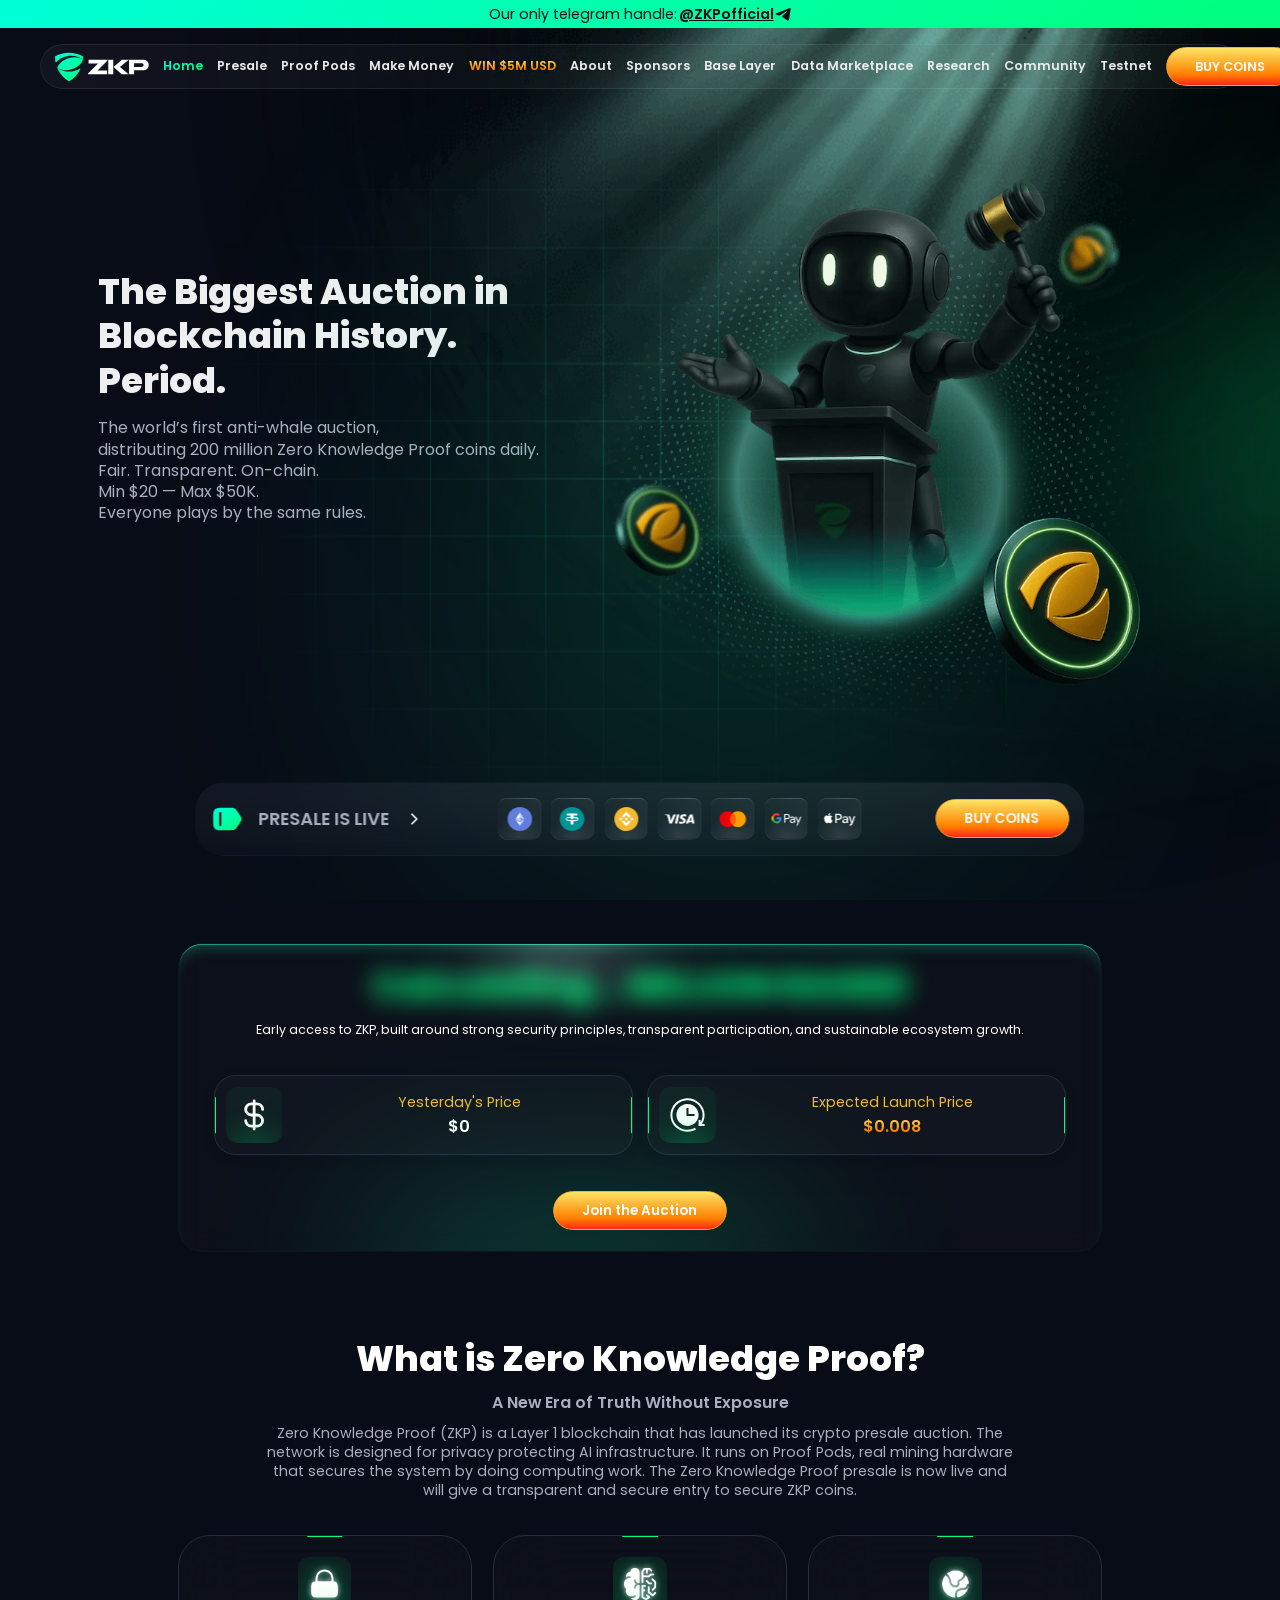
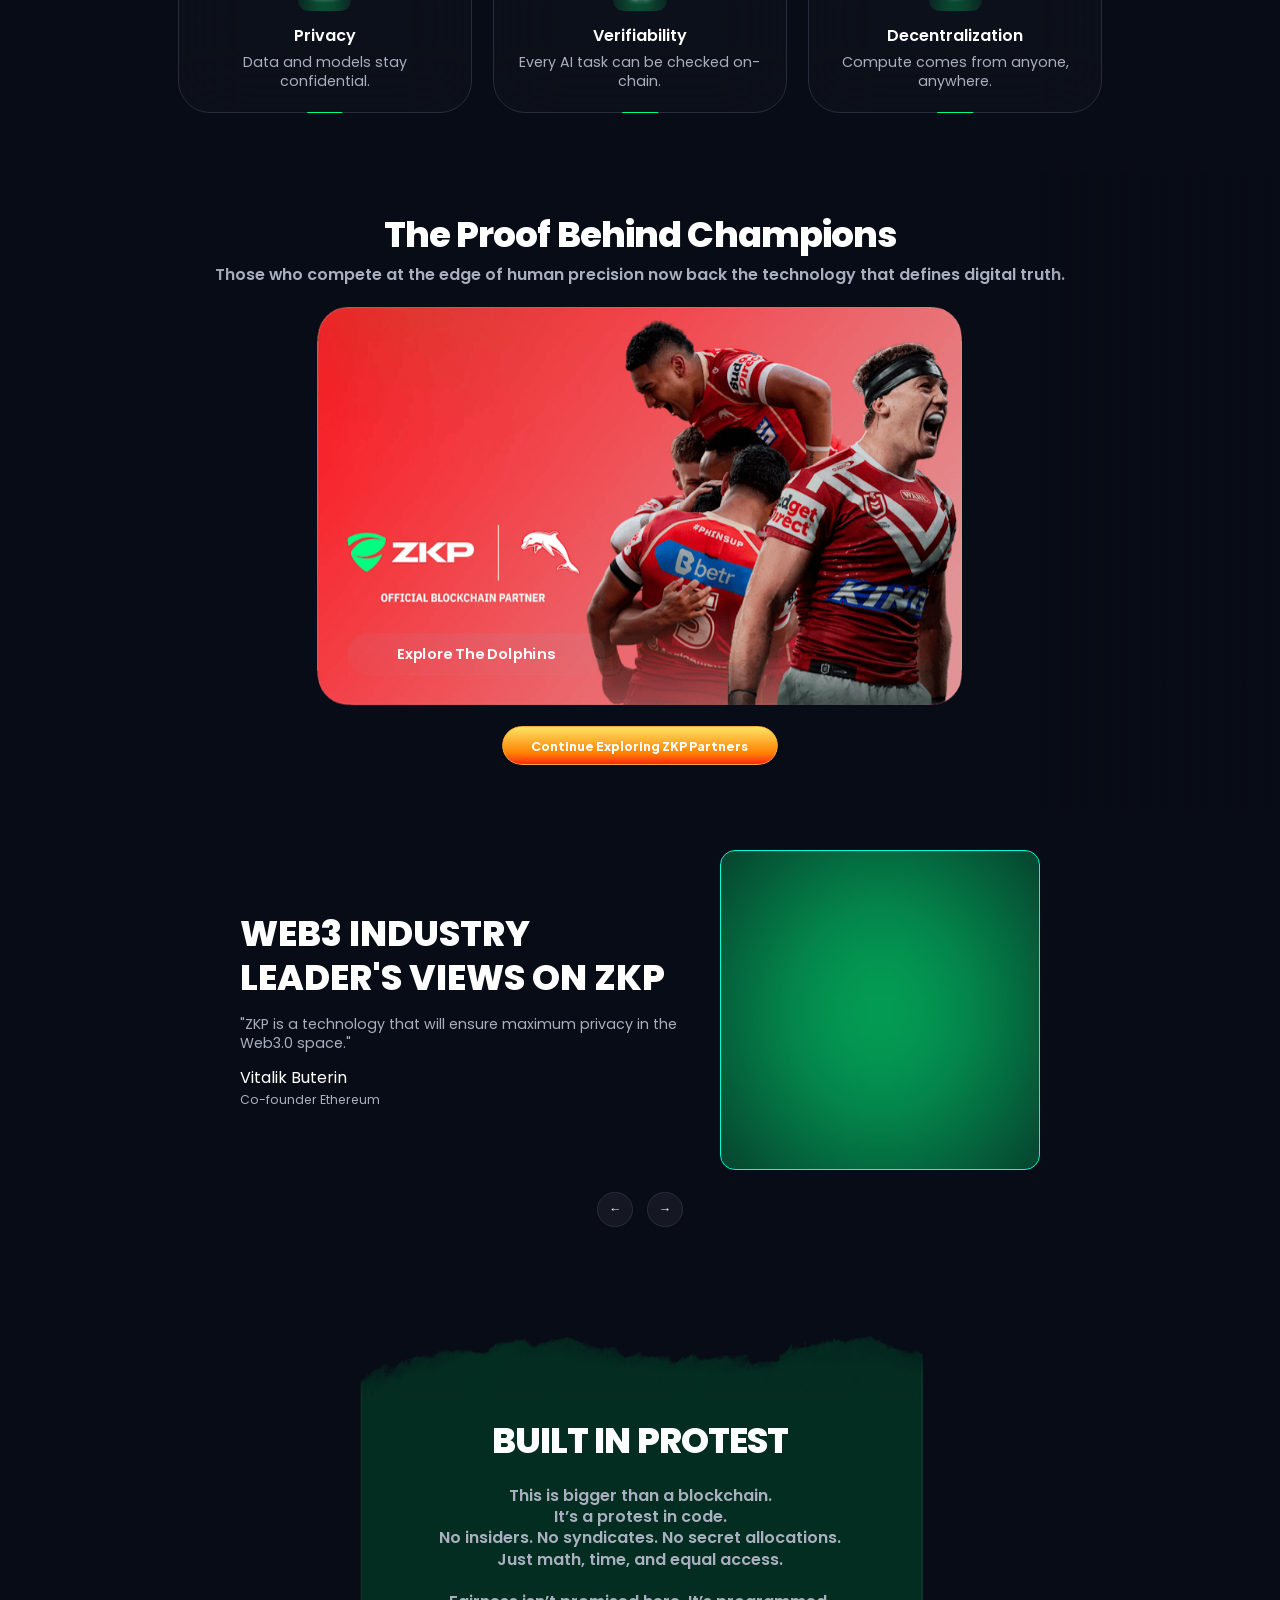
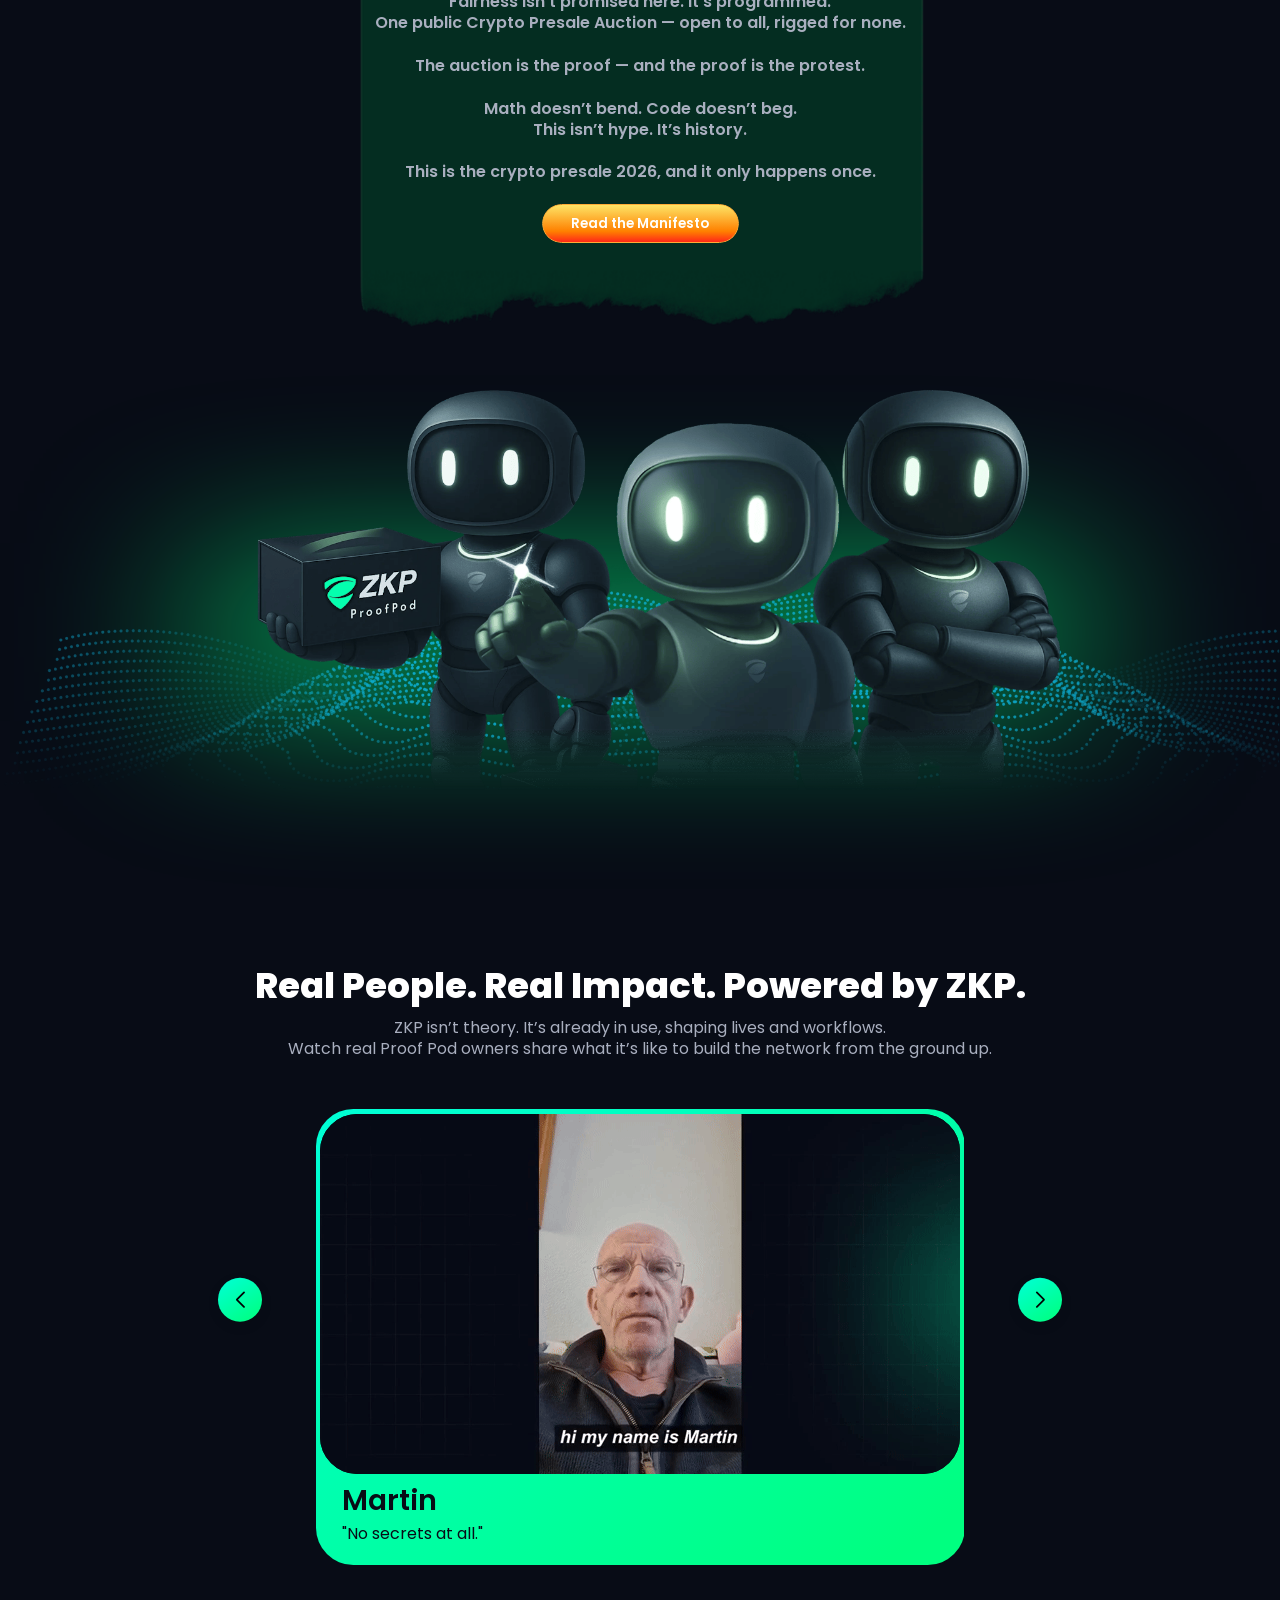
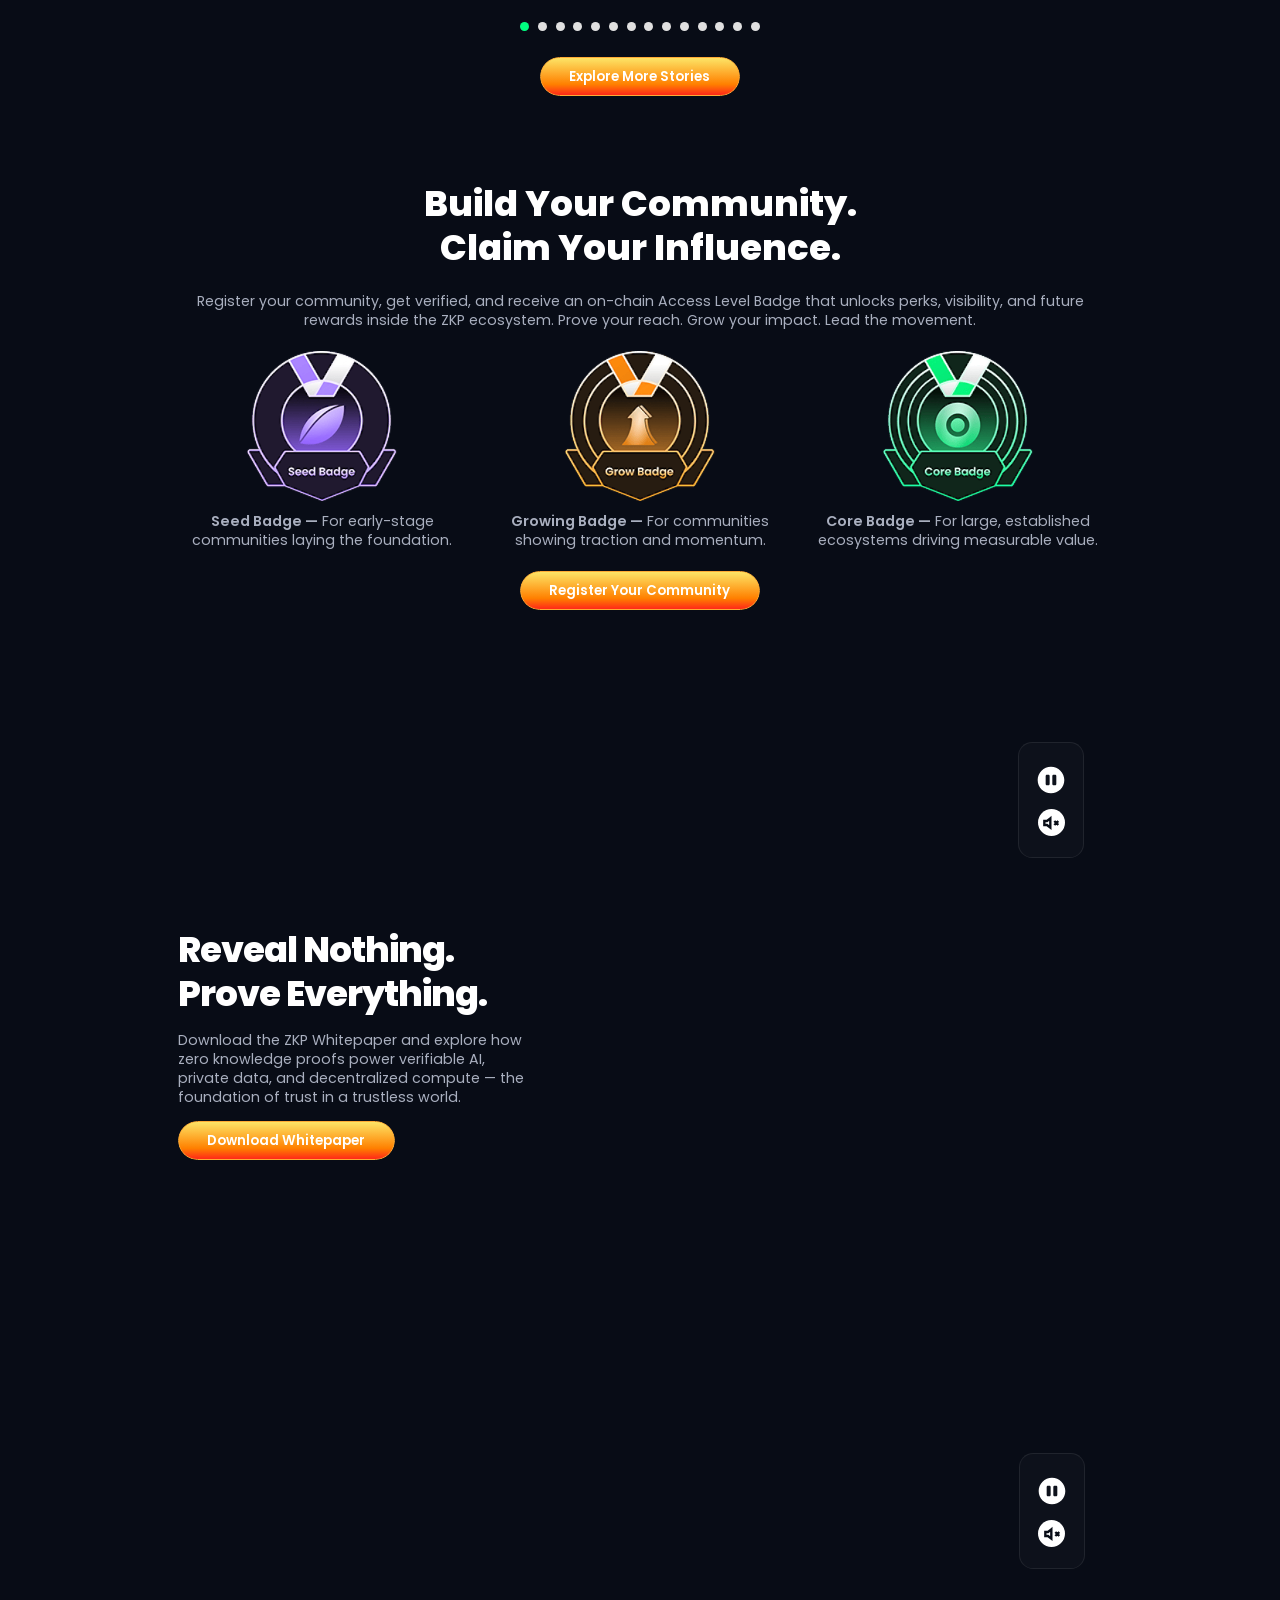
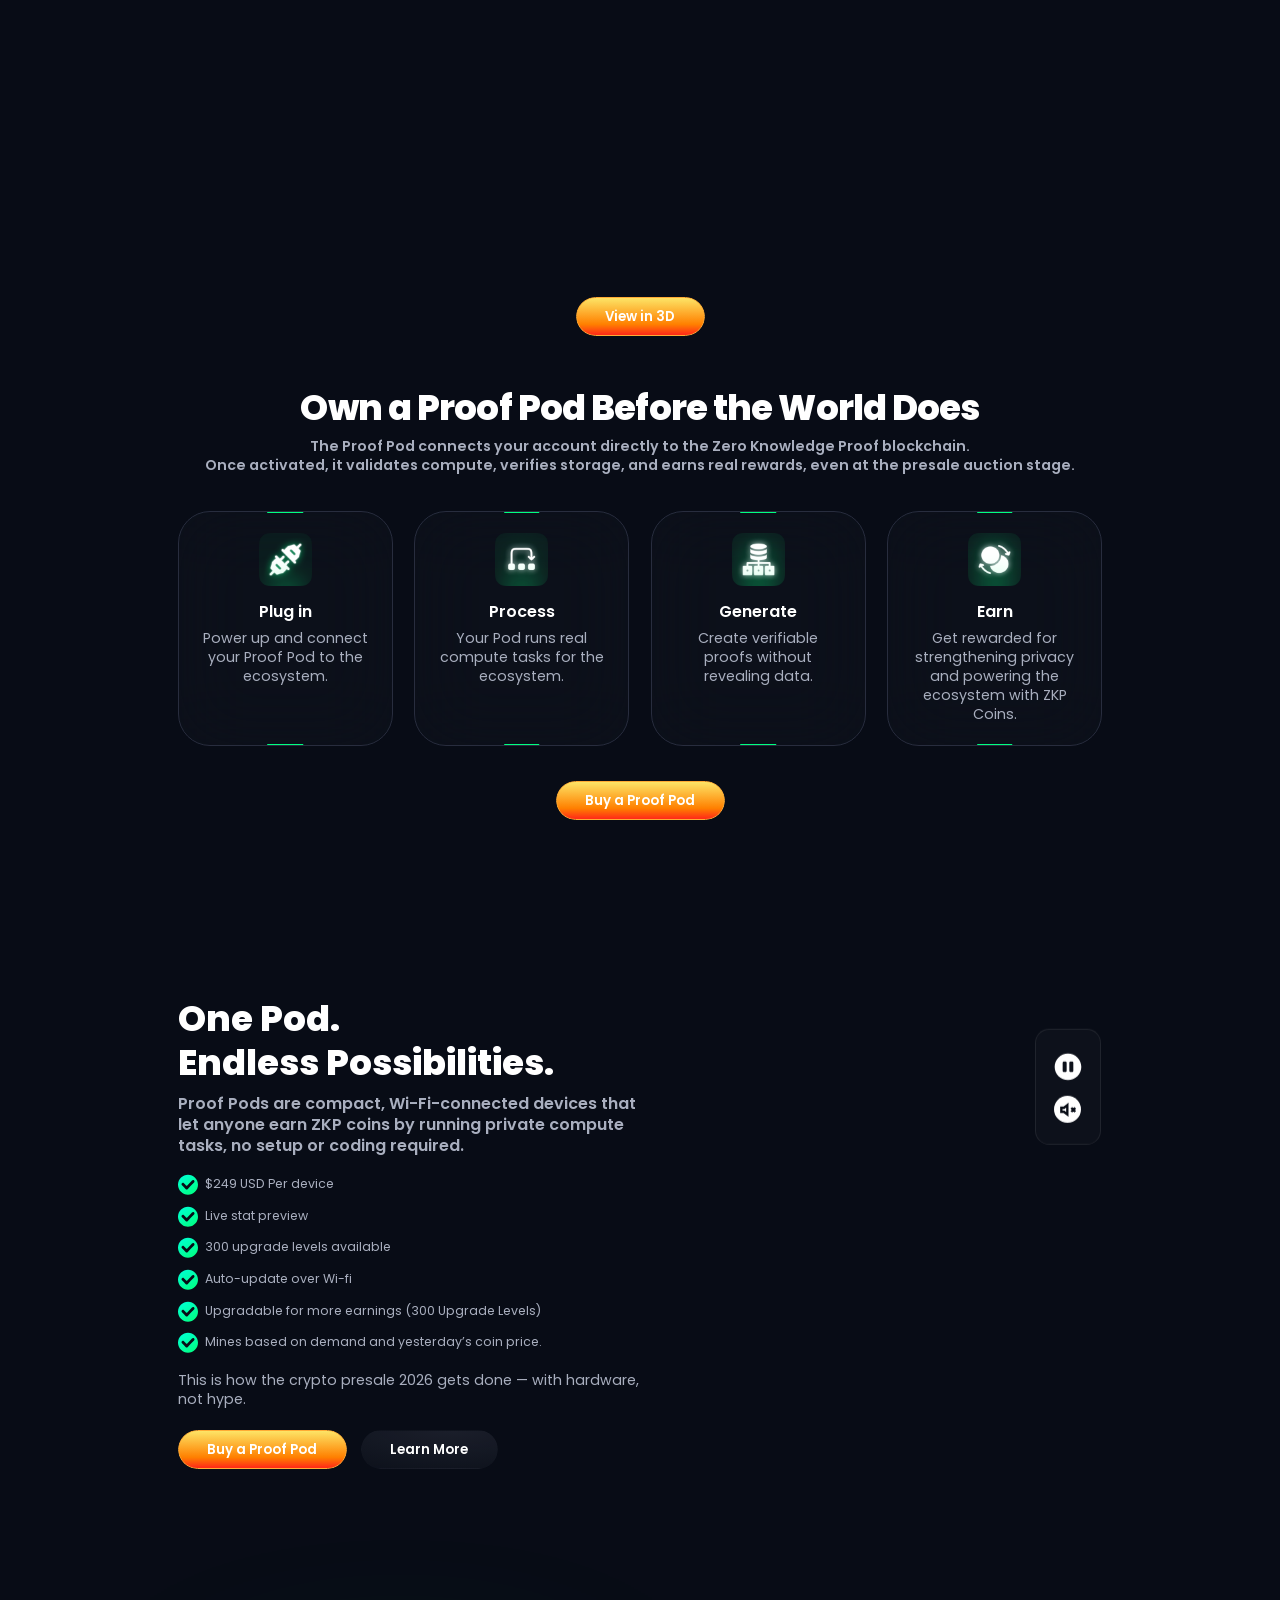
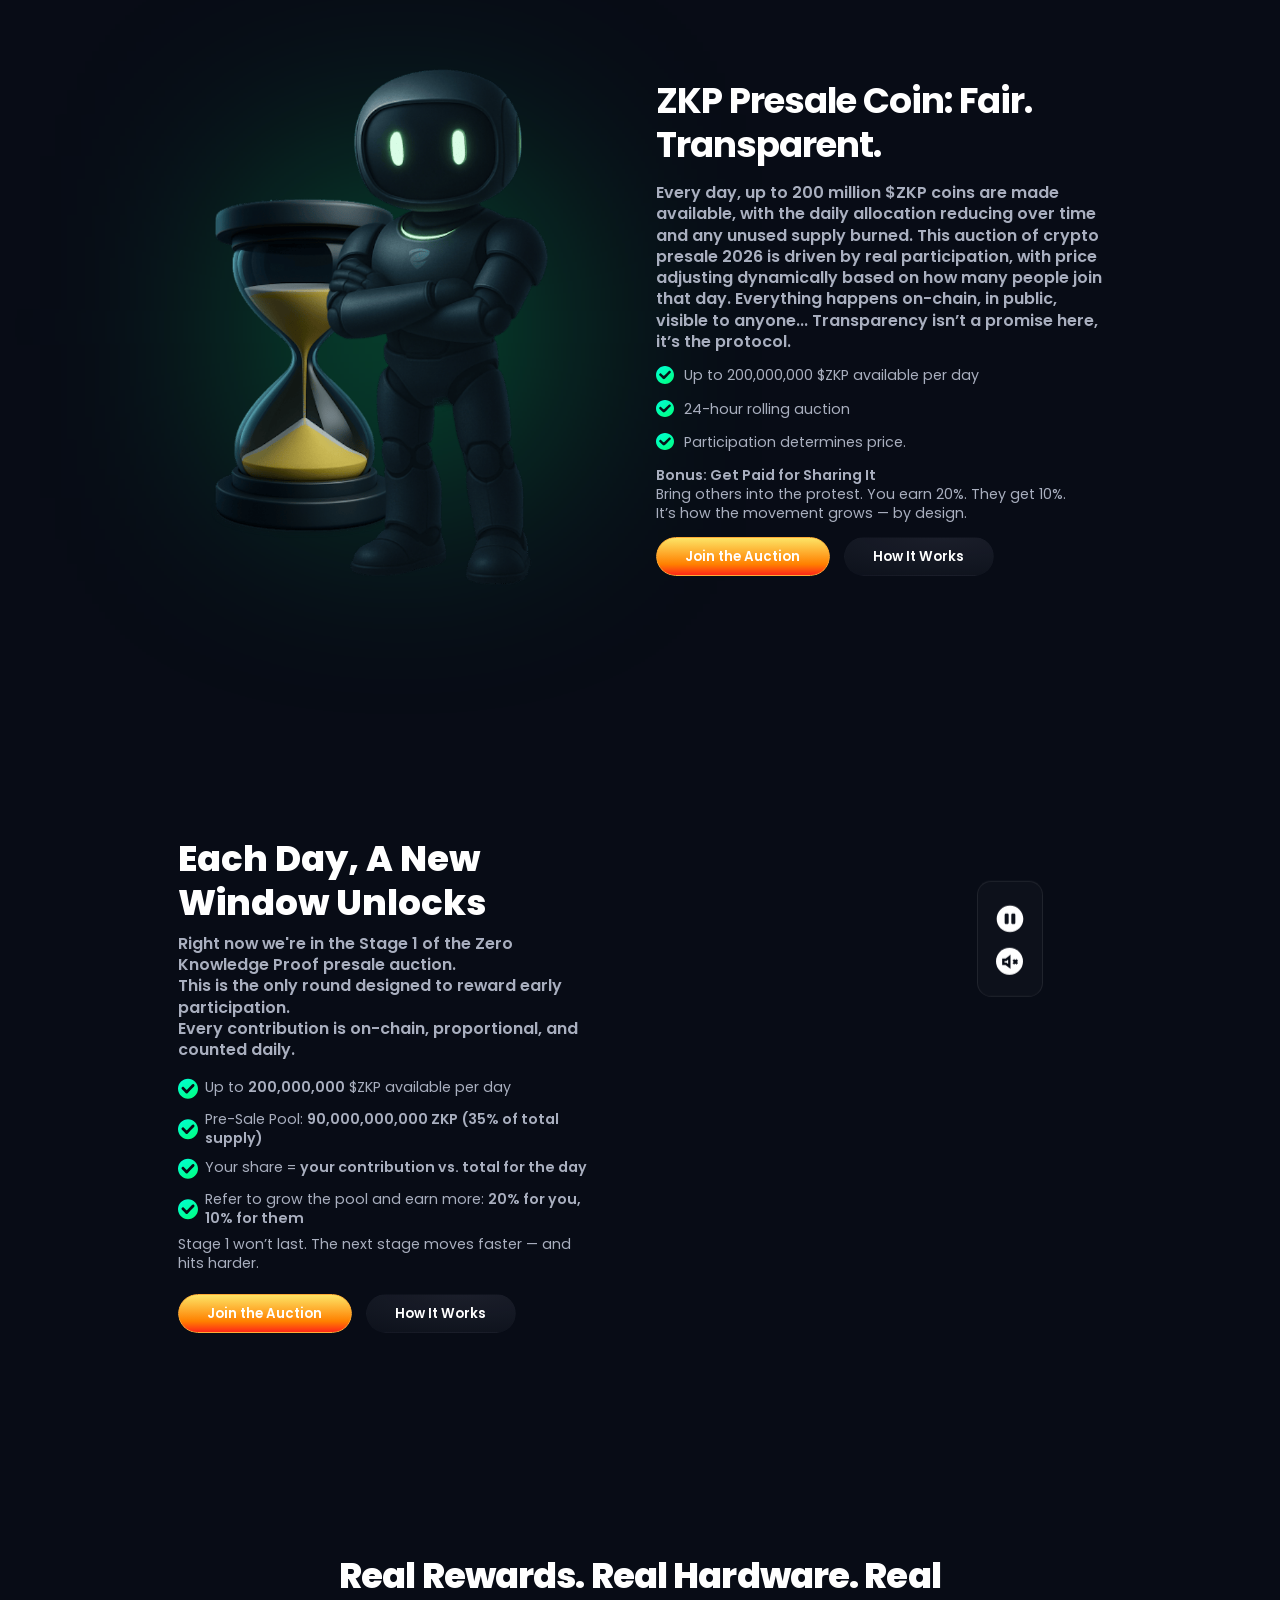
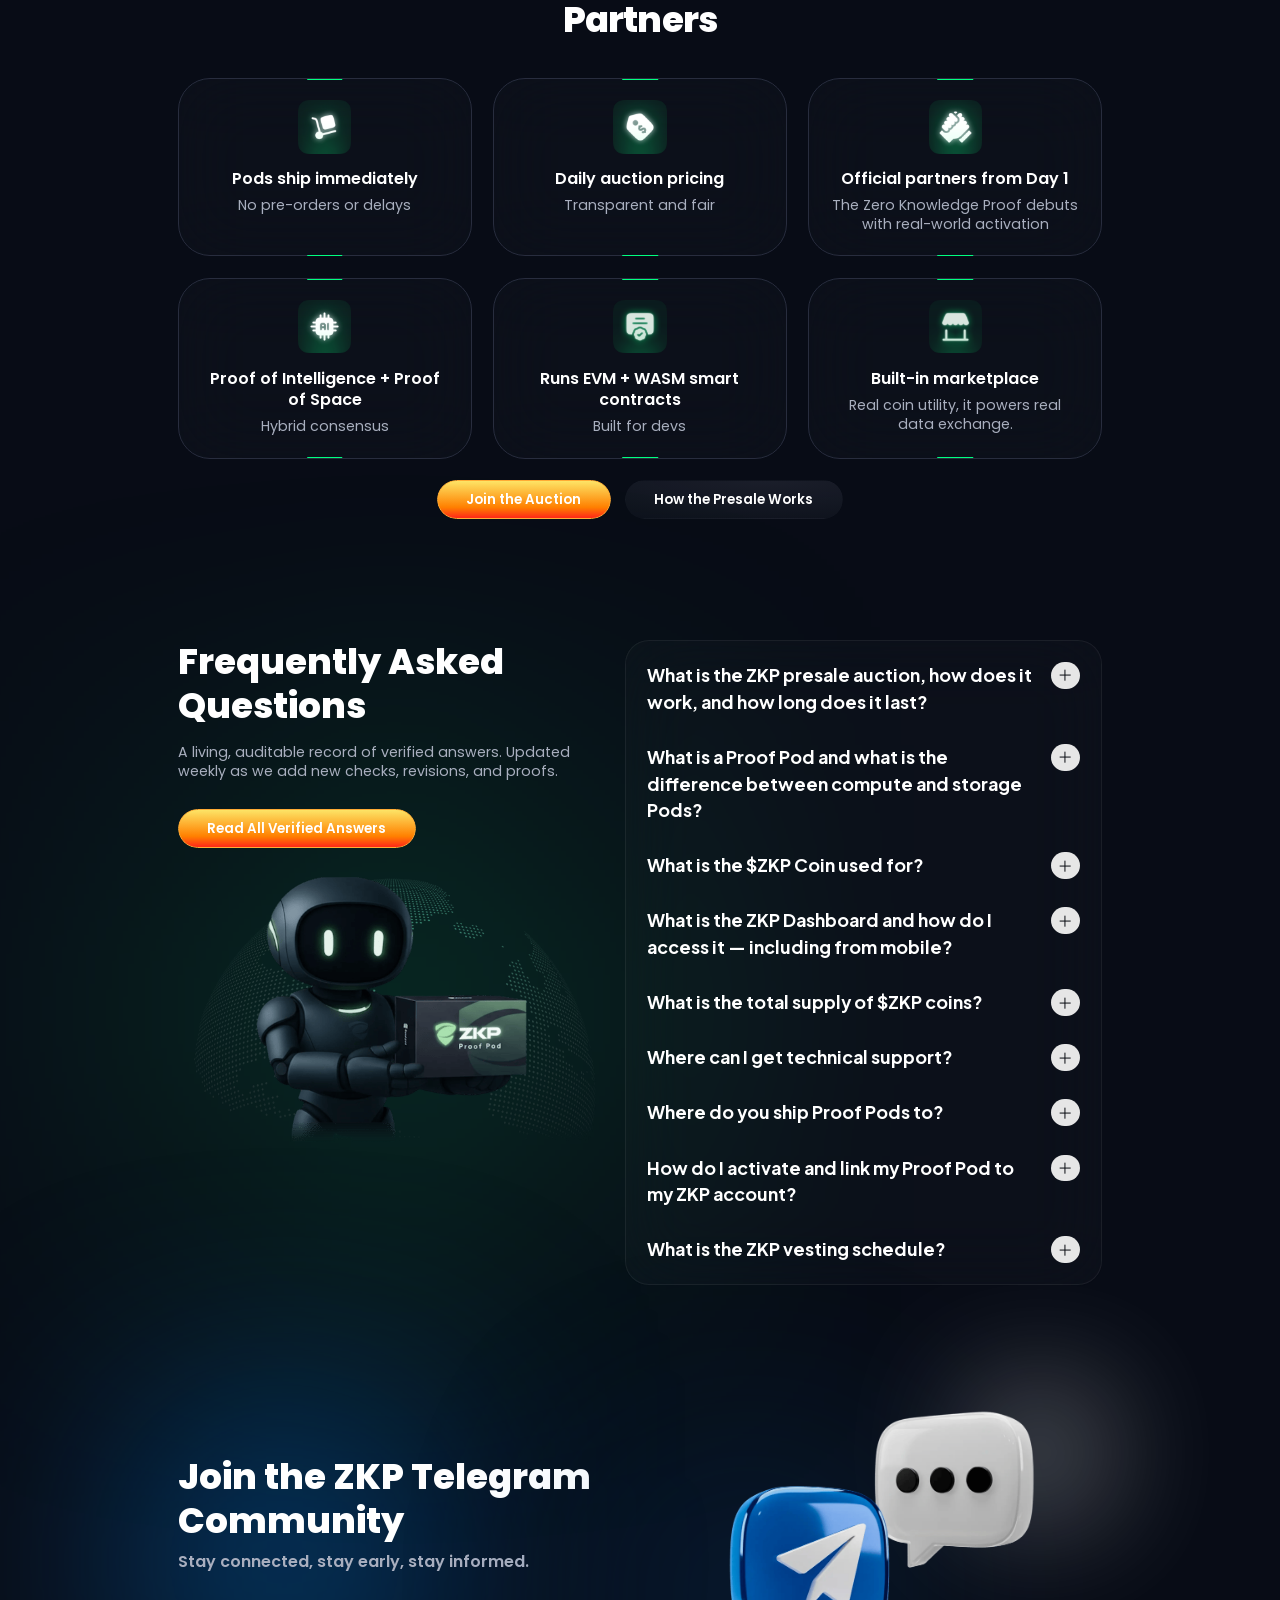
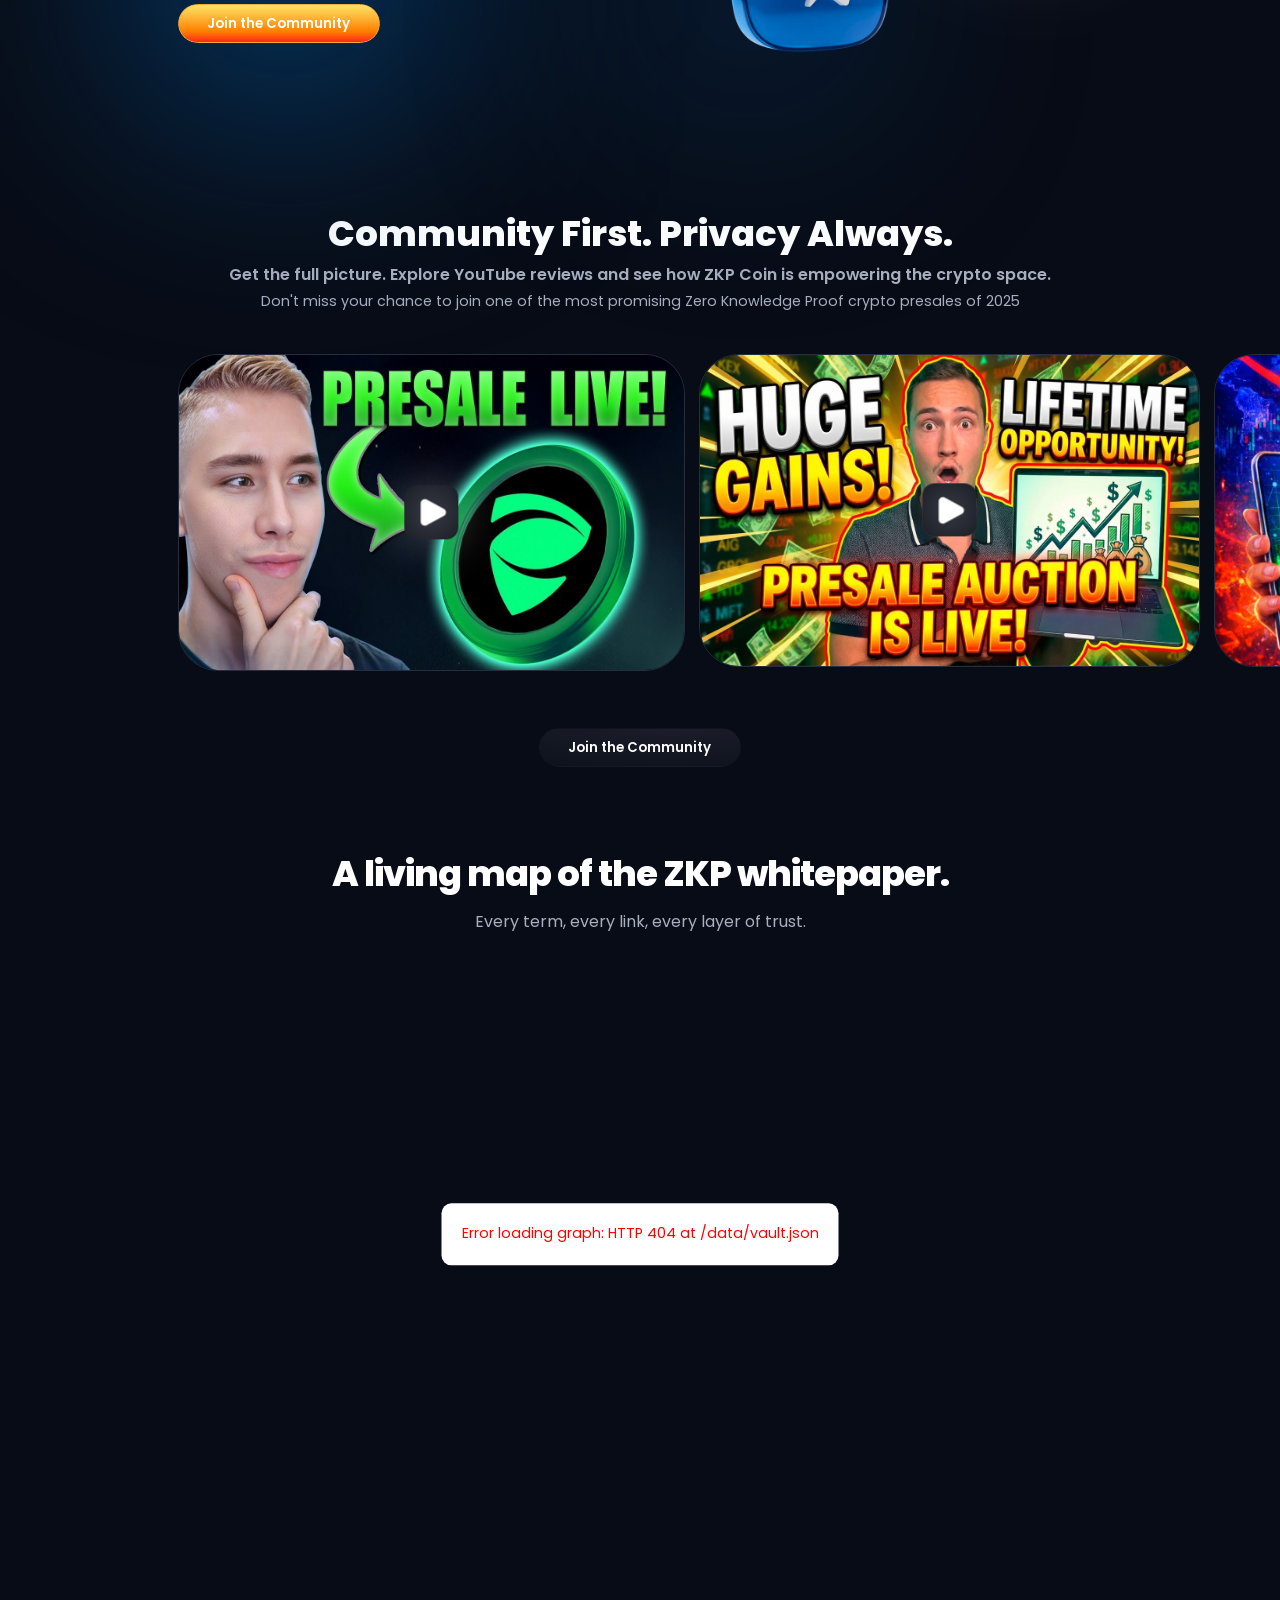
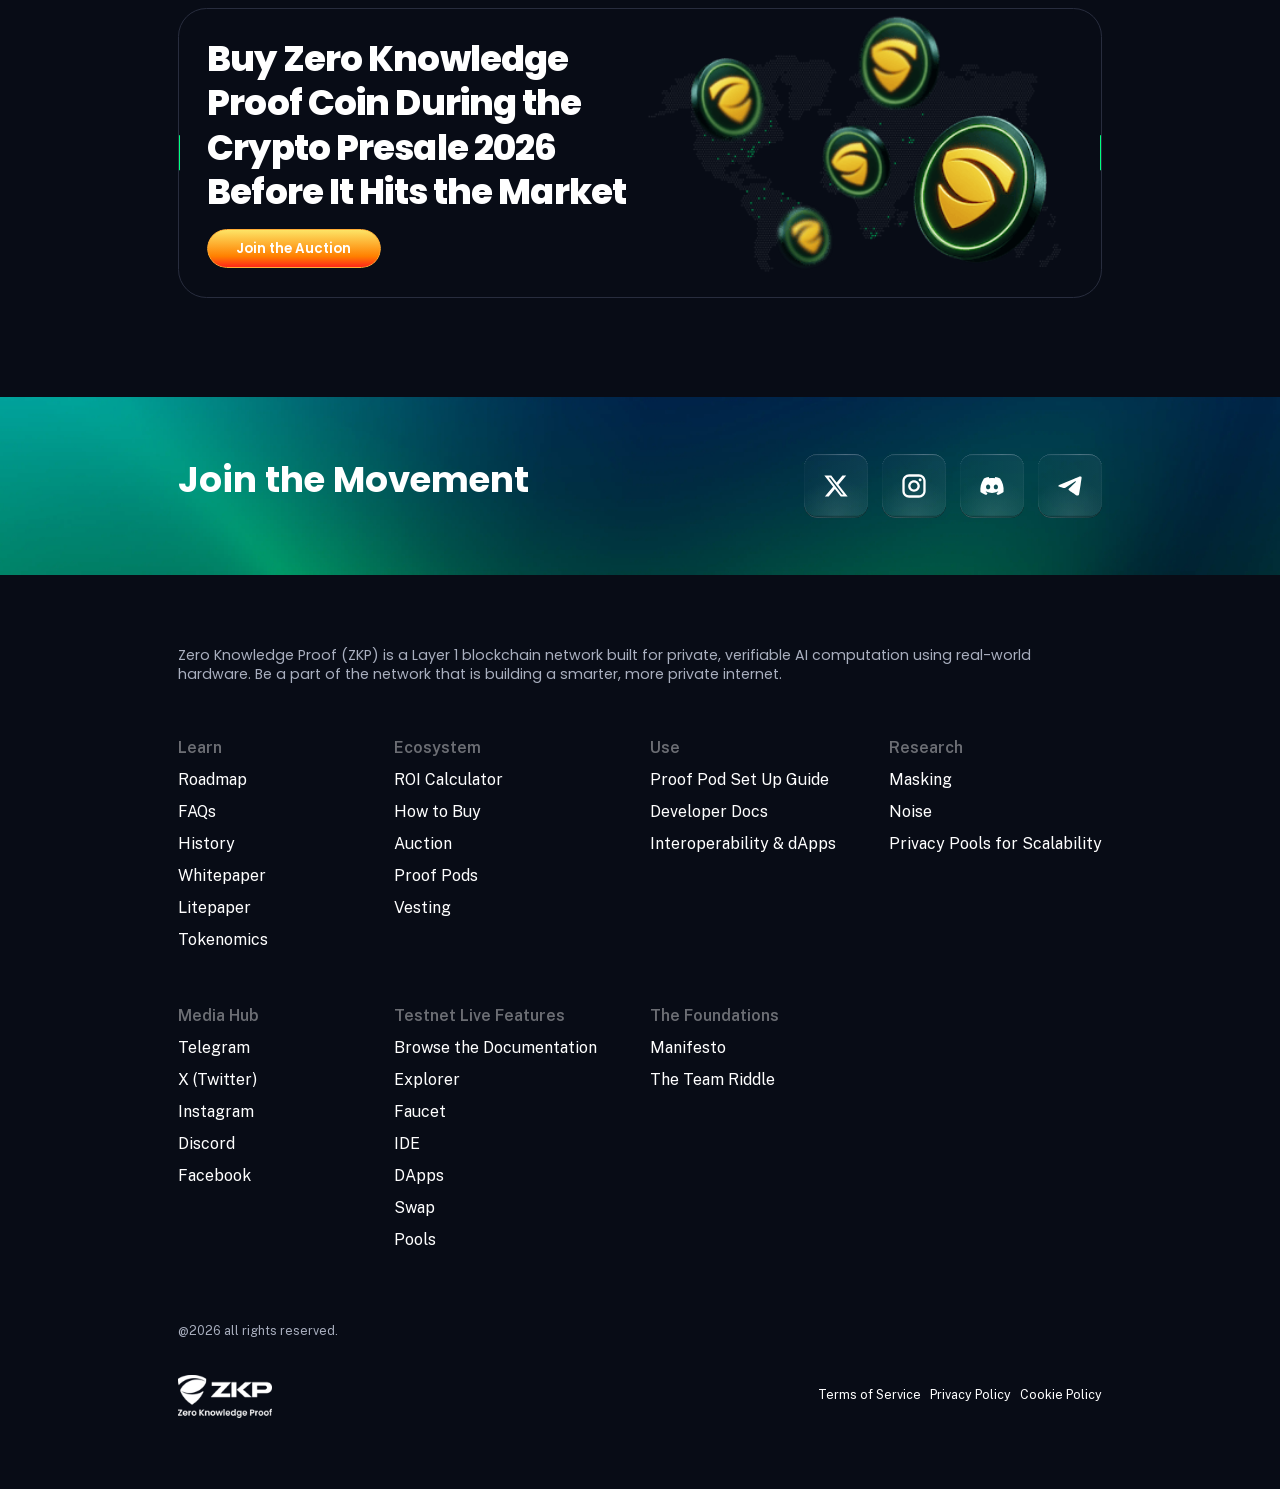
==== commit 18a8ec5d: "Update index.html" ====
--- a/index.html
+++ b/index.html
@@ -1 +1 @@
-<!DOCTYPE html><html lang="en"><head><meta charset="utf-8"><meta name="viewport" content="width=device-width, initial-scale=1, maximum-scale=1, user-scalable=no"><link rel="preload" href="/_next/static/media/0484562807a97172-s.p.woff2" as="font" crossorigin="" type="font/woff2"><link rel="preload" href="/_next/static/media/36966cca54120369-s.p.woff2" as="font" crossorigin="" type="font/woff2"><link rel="preload" href="/_next/static/media/4c285fdca692ea22-s.p.woff2" as="font" crossorigin="" type="font/woff2"><link rel="preload" href="/_next/static/media/6245472ced48d3be-s.p.woff2" as="font" crossorigin="" type="font/woff2"><link rel="preload" href="/_next/static/media/636a5ac981f94f8b-s.p.woff2" as="font" crossorigin="" type="font/woff2"><link rel="preload" href="/_next/static/media/7108afb8b1381ad1-s.p.woff2" as="font" crossorigin="" type="font/woff2"><link rel="preload" href="/_next/static/media/7db6c35d839a711c-s.p.woff2" as="font" crossorigin="" type="font/woff2"><link rel="preload" href="/_next/static/media/8888a3826f4a3af4-s.p.woff2" as="font" crossorigin="" type="font/woff2"><link rel="preload" href="/_next/static/media/8bf7b2ceda89477b-s.p.woff2" as="font" crossorigin="" type="font/woff2"><link rel="preload" href="/_next/static/media/97d5a7824a841bbd-s.p.ttf" as="font" crossorigin="" type="font/ttf"><link rel="preload" href="/_next/static/media/9e82d62334b205f4-s.p.woff2" as="font" crossorigin="" type="font/woff2"><link rel="preload" href="/_next/static/media/b957ea75a84b6ea7-s.p.woff2" as="font" crossorigin="" type="font/woff2"><link rel="preload" href="/_next/static/media/c85e23305b678b52-s.p.ttf" as="font" crossorigin="" type="font/ttf"><link rel="preload" href="/_next/static/media/ccc60aa9df99e065-s.p.ttf" as="font" crossorigin="" type="font/ttf"><link rel="preload" href="/_next/static/media/cdf3ac965cd99139-s.p.ttf" as="font" crossorigin="" type="font/ttf"><link rel="preload" href="/_next/static/media/eafabf029ad39a43-s.p.woff2" as="font" crossorigin="" type="font/woff2"><link rel="preload" as="image" imagesrcset="https://zkpweb.imgix.net/images/light.webp?w=640&q=75&auto=format,compress 1x, https://zkpweb.imgix.net/images/light.webp?w=1080&q=75&auto=format,compress 2x"><link rel="preload" as="image" imagesrcset="https://zkpweb.imgix.net/images/home/hero-new.webp?w=828&q=75&auto=format,compress 1x, https://zkpweb.imgix.net/images/home/hero-new.webp?w=1920&q=75&auto=format,compress 2x"><link rel="preload" as="image" href="https://play.vidyard.com/wTz4dB581L6wb4GgzViS2U.jpg"><link rel="preload" as="image" href="https://play.vidyard.com/PqX7r2a1wSMqfaZ7FNGTf9.jpg"><link rel="preload" as="image" href="https://play.vidyard.com/1fEd5Zfu4a2nMEegsz7xzh.jpg"><link rel="preload" as="image" href="https://play.vidyard.com/58aLQgrk4m7eeZPietnodr.jpg"><link rel="preload" as="image" href="https://play.vidyard.com/2XkeGrCeLj9kBgY2y8XrPc.jpg"><link rel="preload" as="image" href="https://play.vidyard.com/w1K3gno2uUsAcdF5sN2jbs.jpg"><link rel="preload" as="image" href="https://play.vidyard.com/gJkVsKtZD7uaM2ocdKxX2h.jpg"><link rel="preload" as="image" href="https://play.vidyard.com/gSWxr9z9gMMZWDJT1BSwjq.jpg"><link rel="stylesheet" href="css/ac36f5db5b875ed1.css" data-precedence="next"><link rel="stylesheet" href="css/e5d1744ed76cb479.css" data-precedence="next"><link rel="stylesheet" href="css/45d4f6442d75f756.css" data-precedence="next"><link rel="stylesheet" href="css/5e2652503c0b6322.css" data-precedence="next"><link rel="stylesheet" href="css/ef46db3751d8e999.css" data-precedence="next"><link rel="stylesheet" href="css/80867e788f606bd8.css" data-precedence="next"><link rel="stylesheet" href="css/a9f4317574c90342.css" data-precedence="next"><link rel="stylesheet" href="css/66e101b20bf1ebd3.css" data-precedence="next"><link rel="stylesheet" href="css/364680ce21c8fe7a.css" data-precedence="next"><link rel="stylesheet" href="css/f15be65f7b49551b.css" data-precedence="next"><link rel="stylesheet" href="css/40d7eeffcc6d019a.css" data-precedence="next"><link rel="stylesheet" href="css/0cd801fb71bb01ba.css" data-precedence="next"><link rel="preload" as="script" fetchpriority="low" href="/_next/static/chunks/webpack-d8ef0c1d708fbdc9.js"><script src="js/4bd1b696-eeaba9ddc04ccd5e.js" async="" type="d2bde3b3d4d80416201ae9ae-text/javascript"></script><script src="js/1684-5612b64b78c03494.js" async="" type="d2bde3b3d4d80416201ae9ae-text/javascript"></script><script src="js/main-app-021a52f7be14fb8d.js" async="" type="d2bde3b3d4d80416201ae9ae-text/javascript"></script><script src="js/3063-e11af7b205e82f7d.js" async="" type="d2bde3b3d4d80416201ae9ae-text/javascript"></script><script src="js/6874-7a296e984f0e7727.js" async="" type="d2bde3b3d4d80416201ae9ae-text/javascript"></script><script src="js/1187-b0c6e3a4cdd1ee09.js" async="" type="d2bde3b3d4d80416201ae9ae-text/javascript"></script><script src="js/3464-2048c19d0068ba5e.js" async="" type="d2bde3b3d4d80416201ae9ae-text/javascript"></script><script src="js/7774-0a80b7540fb04b2c.js" async="" type="d2bde3b3d4d80416201ae9ae-text/javascript"></script><script src="js/7928-1ee2511597f54363.js" async="" type="d2bde3b3d4d80416201ae9ae-text/javascript"></script><script src="js/3556-d4fb9dd2aa4b2f6b.js" async="" type="d2bde3b3d4d80416201ae9ae-text/javascript"></script><script src="js/layout-e67797be0e39b16f.js" async="" type="d2bde3b3d4d80416201ae9ae-text/javascript"></script><script src="js/b536a0f1-1a270b171481269e.js" async="" type="d2bde3b3d4d80416201ae9ae-text/javascript"></script><script src="js/bd904a5c-07fcb6d6922baad0.js" async="" type="d2bde3b3d4d80416201ae9ae-text/javascript"></script><script src="js/1329d575-99268385fe2cfc78.js" async="" type="d2bde3b3d4d80416201ae9ae-text/javascript"></script><script src="js/2780-38861ed10db1310e.js" async="" type="d2bde3b3d4d80416201ae9ae-text/javascript"></script><script src="js/9911-efc469f564369c00.js" async="" type="d2bde3b3d4d80416201ae9ae-text/javascript"></script><script src="js/7507-d690c925b27c4103.js" async="" type="d2bde3b3d4d80416201ae9ae-text/javascript"></script><script src="js/7070-df7b7a1dbd556a44.js" async="" type="d2bde3b3d4d80416201ae9ae-text/javascript"></script><script src="js/page-d256f8dd3190a373.js" async="" type="d2bde3b3d4d80416201ae9ae-text/javascript"></script><script src="js/error-65d44e00243d339e.js" async="" type="d2bde3b3d4d80416201ae9ae-text/javascript"></script><script src="js/e.js" async="" type="d2bde3b3d4d80416201ae9ae-text/javascript"></script><link rel="preload" as="image" href="https://play.vidyard.com/1YJhF97YtZ7Dt6nVX2mWkP.jpg"><link rel="preload" as="image" href="https://play.vidyard.com/8DrfXmcJsaKQwAGZhNpawv.jpg"><link rel="preload" as="image" href="https://play.vidyard.com/sCnR4uATe8fjTTm5nzpiu5.jpg"><link rel="preload" as="image" href="https://play.vidyard.com/e14LJxjNH5L424FuQLTMEC.jpg"><link rel="preload" as="image" href="https://play.vidyard.com/ztzDX26sY6WgWs79sjzKhF.jpg"><link rel="preload" as="image" href="https://play.vidyard.com/B1pdE3Y2EmWPJXV7gJYGyv.jpg"><link rel="preload" as="image" href="https://play.vidyard.com/1zgruQEmeUci8HY5cPBZDA.jpg"><link rel="preload" as="image" href="https://play.vidyard.com/ryzgGg32F6xnrAPMUD5dz6.jpg"><link rel="preload" as="image" href="https://play.vidyard.com/BTMTQnoC4T1n3hRPoDbitM.jpg"><link rel="preload" as="image" href="https://play.vidyard.com/7ByjzymPCFWLepRoF9oYW1.jpg"><link rel="preload" as="image" href="https://play.vidyard.com/vj2LZu15F5NKdiR1JbEKp4.jpg"><link rel="preload" as="image" href="https://play.vidyard.com/M6DbD9MUGd4JMgLc4u1ji5.jpg"><link rel="preload" as="image" href="https://play.vidyard.com/NQKHVjwuVjDCZnaJyPbrN6.jpg"><link rel="preload" as="image" href="https://play.vidyard.com/fRjr4njNBkfjsqKR4WVRuE.jpg"><link rel="preload" as="image" href="https://play.vidyard.com/3NF8XNGURM21WFojmzP9Rw.jpg"><link rel="preload" as="image" href="https://play.vidyard.com/rCfNwEtmCXikgdJxBNjqzi.jpg"><link rel="preload" as="image" href="https://play.vidyard.com/ntJc54tHvLw5fo4be2uqug.jpg"><link rel="preload" as="image" href="https://play.vidyard.com/hCnfdu1UbLukV6aoTf7UX8.jpg"><link rel="preload" as="image" href="https://play.vidyard.com/1segSJKq6fQ3Df6yVYHtxC.jpg"><link rel="preload" as="image" href="https://play.vidyard.com/Gi3w2bBaLNpFpVLwgiXBJu.jpg"><link rel="preload" href="https://www.googletagmanager.com/gtag/js?id=G-JND0VJ8JE8" as="script"><meta name="next-size-adjust" content=""><script type="d2bde3b3d4d80416201ae9ae-text/javascript">(self.__next_s=self.__next_s||[]).push([0,{"children":"window.dataLayer = window.dataLayer || [];","id":"datalayer-init"}])</script><script type="d2bde3b3d4d80416201ae9ae-text/javascript">(self.__next_s=self.__next_s||[]).push([0,{"children":"(function(w,d,s,l,i){w[l]=w[l]||[];w[l].push({'gtm.start':\nnew Date().getTime(),event:'gtm.js'});var f=d.getElementsByTagName(s)[0],\nj=d.createElement(s),dl=l!='dataLayer'?'&l='+l:'';j.async=true;j.src=\n'https://www.googletagmanager.com/gtm.js?id='+i+dl;f.parentNode.insertBefore(j,f);\n})(window,document,'script','dataLayer','GTM-TZ9PLH69');","id":"gtm-script"}])</script><script type="application/ld+json">{"@context":"https://schema.org","@type":"Organization","name":"Zero Knowledge Proof","description":"Zero Knowledge Proof (ZKP) is a crypto project launching its presale auction, where anyone can buy ZKP coins. It’s designed to be fair, transparent, and verifiable built in protest, proven in math.","url":"https://zkp.com/","logo":{"@type":"ImageObject","url":"https://zkpweb.imgix.net/logo-white-green.svg"}}</script><title>Zero Knowledge Proof (ZKP) | Layer 1 Crypto Presale Auction</title><meta name="description" content="Join the biggest ZKP crypto token auction backed by leading builders and powered by believers. Secure your position in the next wave of zero knowledge blockchain."><link rel="canonical" href="https://zkp.com"><link rel="icon" href="images/favicon.ico" type="image/x-icon" sizes="120x120"><link rel="icon" href="images/icon.png" type="image/png" sizes="40x40"><link rel="apple-touch-icon" href="images/apple-icon.png" type="image/png" sizes="40x40"><script type="d2bde3b3d4d80416201ae9ae-text/javascript">document.querySelectorAll('body link[rel="icon"], body link[rel="apple-touch-icon"]').forEach(el => document.head.appendChild(el))</script><script src="js/polyfills-42372ed130431b0a.js" nomodule="" type="d2bde3b3d4d80416201ae9ae-text/javascript"></script></head><body class="__variable_646807 __variable_3a41d0 __variable_dd5b2f __variable_82274d __variable_579b53 __variable_5b3e77 __variable_e3107b __variable_9b9fd1 antialiased"><a class="style_fixedtop__HPKEA" href="https://t.me/ZKPofficial"><h3 class="style_text__JYRwQ style_md__y_RGj !text-[#080C16]"><span>Our only telegram handle: <b>@ZKPofficial</b><img alt="Telegram Verified" loading="lazy" width="12" height="12" decoding="async" data-nimg="1" style="color:transparent" srcset="images/telegram-dark_1.svg 1x, images/telegram-dark.svg 2x" src="images/telegram-dark.svg"></span></h3></a><header class="style_newheader__qm9vf"><a class="style_logo__y2UL1" href="/"><img alt="ZPK" loading="lazy" width="105" height="32" decoding="async" data-nimg="1" class="style_logoImage__0sd0T" style="color:transparent" srcset="images/logo-white-green_1.svg 1x, images/logo-white-green.svg 2x" src="images/logo-white-green.svg"></a><nav class="style_nav__0nm9s"><ul><li><a class="style_navItem__zmtYp style_active__kkMu1" data-text="Home">Home</a></li><li><a class="style_navItem__zmtYp" data-text="Presale">Presale</a></li><li><a class="style_navItem__zmtYp" data-text="Proof Pods">Proof Pods</a></li><li><a class="style_navItem__zmtYp" data-text="Make Money">Make Money</a></li><li><a class="style_navItem__zmtYp style_gradientText___TG3d" data-text="WIN $5M USD">WIN $5M USD</a></li><li><a class="style_navItem__zmtYp" data-text="About">About</a></li><li><a class="style_navItem__zmtYp" data-text="Sponsors">Sponsors</a></li><li><a class="style_navItem__zmtYp" data-text="Base Layer">Base Layer</a></li><li><a class="style_navItem__zmtYp" data-text="Data Marketplace">Data Marketplace</a></li><li><a class="style_navItem__zmtYp" data-text="Research">Research</a></li><li><a class="style_navItem__zmtYp" data-text="Community">Community</a></li><li><a class="style_navItem__zmtYp" data-text="Testnet">Testnet</a></li></ul></nav><div class="style_rightActions__V_2fv"><a class="style_button__yccIB style_primary__fVe4_ flex text-md cursor-pointer justify-center items-center border lg:px-8 px-6  font-bold duration-100 ease-in-out hover:shadow-2xl shadow-white  rounded-full min-w-max style_button__J84sR" href="conn/index.html">BUY COINS</a><div><div class="style_newhamburger__dATmZ"><div class="style_hamburgerIcon__ZjTaV"><span></span><span></span><span></span></div></div></div></div></header><div class="style_dropdown__yE1I9"></div><div class="style_backdrop__L2ATe"></div><nav class="style_mobilemenu__v1lRC"><div class="style_content__QpZ6e"><div class="style_mobileHeader__BYjD4"><div class="style_titleContainer__yTUQv"><h4 class="style_text__JYRwQ style_lg__nuTsF">Main Menu</h4></div></div><ul class="style_navList__TLff8"><li><a class="style_navItem__S7f6x style_active__L_Rzv" href="/"><div class="style_imgContainer__S2dqV"><img alt="icon" loading="lazy" width="17" height="17" decoding="async" data-nimg="1" style="color:transparent" srcset="images/home-icon_1.svg 1x, images/home-icon.svg 2x" src="images/home-icon.svg"></div><div class="flex items-center gap-1"><span class="style_text__JYRwQ style_md__y_RGj">Home<!-- --> </span></div></a></li><li><a class="style_navItem__S7f6x" href="/auction"><div class="style_imgContainer__S2dqV"><img alt="icon" loading="lazy" width="17" height="17" decoding="async" data-nimg="1" style="color:transparent" srcset="images/auction-icon_1.svg 1x, images/auction-icon.svg 2x" src="images/auction-icon.svg"></div><div class="flex items-center gap-1"><span class="style_text__JYRwQ style_md__y_RGj">Presale<!-- --> </span></div><svg class="style_chevron__lyARl" xmlns="http://www.w3.org/2000/svg" width="23" height="23" viewBox="0 0 20 20" fill="none"><path d="M7.5 15L12.5 10L7.5 5" stroke="white" stroke-width="1.66667" stroke-linecap="round" stroke-linejoin="round"></path></svg></a></li><li><a class="style_navItem__S7f6x" href="/proof-pods"><div class="style_imgContainer__S2dqV"><img alt="icon" loading="lazy" width="17" height="17" decoding="async" data-nimg="1" style="color:transparent" srcset="images/proof-pods-icon_1.svg 1x, images/proof-pods-icon.svg 2x" src="images/proof-pods-icon.svg"></div><div class="flex items-center gap-1"><span class="style_text__JYRwQ style_md__y_RGj">Proof Pods<!-- --> </span></div><svg class="style_chevron__lyARl" xmlns="http://www.w3.org/2000/svg" width="23" height="23" viewBox="0 0 20 20" fill="none"><path d="M7.5 15L12.5 10L7.5 5" stroke="white" stroke-width="1.66667" stroke-linecap="round" stroke-linejoin="round"></path></svg></a></li><li><a class="style_navItem__S7f6x" href="/make-money"><div class="style_imgContainer__S2dqV"><img alt="icon" loading="lazy" width="17" height="17" decoding="async" data-nimg="1" style="color:transparent" srcset="images/make-money-icon_1.svg 1x, images/make-money-icon.svg 2x" src="images/make-money-icon.svg"></div><div class="flex items-center gap-1"><span class="style_text__JYRwQ style_md__y_RGj">Make Money<!-- --> </span></div></a></li><li><a class="style_navItem__S7f6x" href="/giveaway"><div class="style_imgContainer__S2dqV"><img alt="icon" loading="lazy" width="17" height="17" decoding="async" data-nimg="1" style="color:transparent" srcset="images/dollar-icon_1.svg 1x, images/dollar-icon.svg 2x" src="images/dollar-icon.svg"></div><div class="flex items-center gap-1"><span class="style_text__JYRwQ style_md__y_RGj style_gradientText__JHKCD">WIN $5M USD<!-- --> </span></div></a></li><li><a class="style_navItem__S7f6x" href="/about"><div class="style_imgContainer__S2dqV"><img alt="icon" loading="lazy" width="17" height="17" decoding="async" data-nimg="1" style="color:transparent" srcset="images/about-icon_1.svg 1x, images/about-icon.svg 2x" src="images/about-icon.svg"></div><div class="flex items-center gap-1"><span class="style_text__JYRwQ style_md__y_RGj">About<!-- --> </span></div><svg class="style_chevron__lyARl" xmlns="http://www.w3.org/2000/svg" width="23" height="23" viewBox="0 0 20 20" fill="none"><path d="M7.5 15L12.5 10L7.5 5" stroke="white" stroke-width="1.66667" stroke-linecap="round" stroke-linejoin="round"></path></svg></a></li><li><a class="style_navItem__S7f6x" href="/sponsors"><div class="style_imgContainer__S2dqV"><img alt="icon" loading="lazy" width="17" height="17" decoding="async" data-nimg="1" style="color:transparent" srcset="images/sponsors-icon_1.svg 1x, images/sponsors-icon.svg 2x" src="images/sponsors-icon.svg"></div><div class="flex items-center gap-1"><span class="style_text__JYRwQ style_md__y_RGj">Sponsors<!-- --> </span></div><svg class="style_chevron__lyARl" xmlns="http://www.w3.org/2000/svg" width="23" height="23" viewBox="0 0 20 20" fill="none"><path d="M7.5 15L12.5 10L7.5 5" stroke="white" stroke-width="1.66667" stroke-linecap="round" stroke-linejoin="round"></path></svg></a></li><li><a class="style_navItem__S7f6x" href="/zkp-base-layer"><div class="style_imgContainer__S2dqV"><img alt="icon" loading="lazy" width="17" height="17" decoding="async" data-nimg="1" style="color:transparent" srcset="images/zkp-base-layer-icon_1.svg 1x, images/zkp-base-layer-icon.svg 2x" src="images/zkp-base-layer-icon.svg"></div><div class="flex items-center gap-1"><span class="style_text__JYRwQ style_md__y_RGj">Base Layer<!-- --> </span></div><svg class="style_chevron__lyARl" xmlns="http://www.w3.org/2000/svg" width="23" height="23" viewBox="0 0 20 20" fill="none"><path d="M7.5 15L12.5 10L7.5 5" stroke="white" stroke-width="1.66667" stroke-linecap="round" stroke-linejoin="round"></path></svg></a></li><li><a class="style_navItem__S7f6x" href="#"><div class="style_imgContainer__S2dqV"><img alt="icon" loading="lazy" width="17" height="17" decoding="async" data-nimg="1" style="color:transparent" srcset="images/data-marketplace-icon_1.svg 1x, images/data-marketplace-icon.svg 2x" src="images/data-marketplace-icon.svg"></div><div class="flex items-center gap-1"><span class="style_text__JYRwQ style_md__y_RGj">Data Marketplace<!-- --> </span></div><svg class="style_chevron__lyARl" xmlns="http://www.w3.org/2000/svg" width="23" height="23" viewBox="0 0 20 20" fill="none"><path d="M7.5 15L12.5 10L7.5 5" stroke="white" stroke-width="1.66667" stroke-linecap="round" stroke-linejoin="round"></path></svg></a></li><li><a class="style_navItem__S7f6x" href="/research"><div class="style_imgContainer__S2dqV"><img alt="icon" loading="lazy" width="17" height="17" decoding="async" data-nimg="1" style="color:transparent" srcset="images/research-icon_1.svg 1x, images/research-icon.svg 2x" src="images/research-icon.svg"></div><div class="flex items-center gap-1"><span class="style_text__JYRwQ style_md__y_RGj">Research<!-- --> </span></div><svg class="style_chevron__lyARl" xmlns="http://www.w3.org/2000/svg" width="23" height="23" viewBox="0 0 20 20" fill="none"><path d="M7.5 15L12.5 10L7.5 5" stroke="white" stroke-width="1.66667" stroke-linecap="round" stroke-linejoin="round"></path></svg></a></li><li><a class="style_navItem__S7f6x" href="/community"><div class="style_imgContainer__S2dqV"><img alt="icon" loading="lazy" width="17" height="17" decoding="async" data-nimg="1" style="color:transparent" srcset="images/community-icon_1.svg 1x, images/community-icon.svg 2x" src="images/community-icon.svg"></div><div class="flex items-center gap-1"><span class="style_text__JYRwQ style_md__y_RGj">Community<!-- --> </span></div><svg class="style_chevron__lyARl" xmlns="http://www.w3.org/2000/svg" width="23" height="23" viewBox="0 0 20 20" fill="none"><path d="M7.5 15L12.5 10L7.5 5" stroke="white" stroke-width="1.66667" stroke-linecap="round" stroke-linejoin="round"></path></svg></a></li><li><a class="style_navItem__S7f6x" href="/zkp-testnet"><div class="style_imgContainer__S2dqV"><img alt="icon" loading="lazy" width="17" height="17" decoding="async" data-nimg="1" style="color:transparent" srcset="images/testnet-icon_1.svg 1x, images/testnet-icon.svg 2x" src="images/testnet-icon.svg"></div><div class="flex items-center gap-1"><span class="style_text__JYRwQ style_md__y_RGj">Testnet<!-- --> </span></div><svg class="style_chevron__lyARl" xmlns="http://www.w3.org/2000/svg" width="23" height="23" viewBox="0 0 20 20" fill="none"><path d="M7.5 15L12.5 10L7.5 5" stroke="white" stroke-width="1.66667" stroke-linecap="round" stroke-linejoin="round"></path></svg></a></li><div class="style_imageWrapper__rIjGm"><img alt="ZKP Robot" loading="lazy" width="800" height="600" decoding="async" data-nimg="1" class="style_megaImage__vXzxJ" style="color:transparent" srcset="images/megamenu-robot_1.png 1x, images/megamenu-robot.png 2x" src="images/megamenu-robot.png"></div></ul><div class="style_footer___XT2a"><a class="style_footerButton__Y0w_w" href="conn/index.html">Join the Auction</a><div class="style_socialContainer__HLxRZ"><span class="style_text__JYRwQ style_md__y_RGj">Explore Community</span><div class="style_socials__Xntk2"><a target="_blank" href="https://t.me/ZKPofficial"><img alt="Telegram" loading="lazy" width="14" height="14" decoding="async" data-nimg="1" style="color:transparent" srcset="images/telegram-white_1.svg 1x, images/telegram-white.svg 2x" src="images/telegram-white.svg"></a><a target="_blank" href="https://x.com/ZKPofficial"><img alt="X" loading="lazy" width="14" height="14" decoding="async" data-nimg="1" style="color:transparent" srcset="images/x-white_1.svg 1x, images/x-white.svg 2x" src="images/x-white.svg"></a><a target="_blank" href="https://discord.gg/SQZhsYBNdV"><img alt="Discord" loading="lazy" width="14" height="14" decoding="async" data-nimg="1" style="color:transparent" srcset="images/discord-white_1.svg 1x, images/discord-white.svg 2x" src="images/discord-white.svg"></a><a target="_blank" href="https://www.facebook.com/profile.php?id=61584335844271"><img alt="Facebook" loading="lazy" width="14" height="14" decoding="async" data-nimg="1" style="color:transparent" srcset="images/facebook-white_1.svg 1x, images/facebook-white.svg 2x" src="images/facebook-white.svg"></a></div></div></div></div></nav><main><section class="style_homehero2__Gu8KO"><img alt="Light" width="500" height="500" decoding="async" data-nimg="1" class="style_lightImg__VizFy" style="color:transparent" srcset="images/light_1.webp 1x, images/light.webp 2x" src="images/light.webp"><div class="swiper style_swiper__s13Gp" id="howtoSwiper"><div class="swiper-wrapper"><div class="swiper-slide style_slide__mHMn9 transition-[opacity] cursor-pointer"><div class="style_container__zrq19"><div class="style_contentWrapper___JEwG"><div class="style_content__HiBQ1"><div class="style_contentLeft__CIjlU"><span class="style_text__JYRwQ style_xl__d23DK style_title__MJ3EF">The Biggest Auction in Blockchain History. Period.</span><p class="style_text__JYRwQ style_lg__nuTsF style_desc__ZjKzE">The world’s first anti-whale auction, <br>distributing 200 million Zero Knowledge Proof coins daily.<!-- --> <br>Fair. Transparent. On-chain. <br>Min $20 — Max $50K. <br>Everyone plays by the same rules.</p></div><div class="style_contentRight__flK1d"><img alt="hero" width="800" height="600" decoding="async" data-nimg="1" class="style_image__VPx3l" style="color:transparent" srcset="images/hero-new_1.webp 1x, images/hero-new.webp 2x" src="images/hero-new.webp"></div></div></div></div></div></div></div><div class="style_bottom__Xdul7"><div class="style_ctContainer__dpVmX"><div class="flex items-center justify-center w-full gap-6 lg:hidden"><p class="style_text__JYRwQ style_lg__nuTsF style_presale__Qnzkg"><img alt="Auction" loading="lazy" width="38" height="38" decoding="async" data-nimg="1" class="style_auctionIcon__FePRB" style="color:transparent" srcset="images/auction-zkp_1.svg 1x, images/auction-zkp.svg 2x" src="images/auction-zkp.svg"><b>PRESALE IS LIVE</b><img alt="Chevron Right" loading="lazy" width="20" height="20" decoding="async" data-nimg="1" class="style_chevron__0oCta" style="color:transparent" srcset="images/chevron-right-white_1.svg 1x, images/chevron-right-white.svg 2x" src="images/chevron-right-white.svg"></p><a class="style_button__yccIB style_primary__fVe4_ flex text-md cursor-pointer justify-center items-center border lg:px-8 px-6  font-bold duration-100 ease-in-out hover:shadow-2xl shadow-white  rounded-full min-w-max flex lg:hidden" href="conn/index.html">BUY COINS</a></div><p class="style_text__JYRwQ style_lg__nuTsF style_presale__Qnzkg !hidden lg:!flex"><img alt="Auction" loading="lazy" width="38" height="38" decoding="async" data-nimg="1" class="style_auctionIcon__FePRB" style="color:transparent" srcset="images/auction-zkp_1.svg 1x, images/auction-zkp.svg 2x" src="images/auction-zkp.svg"><b>PRESALE IS LIVE</b><img alt="Chevron Right" loading="lazy" width="20" height="20" decoding="async" data-nimg="1" class="style_chevron__0oCta" style="color:transparent" srcset="images/chevron-right-white_1.svg 1x, images/chevron-right-white.svg 2x" src="images/chevron-right-white.svg"></p><div class="style_payments__E4rpW"><img alt="hero" loading="lazy" width="40" height="40" decoding="async" data-nimg="1" class="style_paymentItem__RWS0f" style="color:transparent" srcset="images/icon-1_1.svg 1x, images/icon-1.svg 2x" src="images/icon-1.svg"><img alt="hero" loading="lazy" width="40" height="40" decoding="async" data-nimg="1" class="style_paymentItem__RWS0f" style="color:transparent" srcset="images/icon-2_1.svg 1x, images/icon-2.svg 2x" src="images/icon-2.svg"><img alt="hero" loading="lazy" width="40" height="40" decoding="async" data-nimg="1" class="style_paymentItem__RWS0f" style="color:transparent" srcset="images/icon-3_1.svg 1x, images/icon-3.svg 2x" src="images/icon-3.svg"><img alt="hero" loading="lazy" width="40" height="40" decoding="async" data-nimg="1" class="style_paymentItem__RWS0f" style="color:transparent" srcset="images/icon-4_1.svg 1x, images/icon-4.svg 2x" src="images/icon-4.svg"><img alt="hero" loading="lazy" width="40" height="40" decoding="async" data-nimg="1" class="style_paymentItem__RWS0f" style="color:transparent" srcset="images/icon-5_1.svg 1x, images/icon-5.svg 2x" src="images/icon-5.svg"><img alt="hero" loading="lazy" width="40" height="40" decoding="async" data-nimg="1" class="style_paymentItem__RWS0f" style="color:transparent" srcset="images/icon-6_1.svg 1x, images/icon-6.svg 2x" src="images/icon-6.svg"><img alt="hero" loading="lazy" width="40" height="40" decoding="async" data-nimg="1" class="style_paymentItem__RWS0f" style="color:transparent" srcset="images/icon-7_1.svg 1x, images/icon-7.svg 2x" src="images/icon-7.svg"></div><a class="style_button__yccIB style_primary__fVe4_ flex text-md cursor-pointer justify-center items-center border lg:px-8 px-6  font-bold duration-100 ease-in-out hover:shadow-2xl shadow-white  rounded-full min-w-max lg:flex hidden" href="conn/index.html">BUY COINS</a></div></div></section><section><div class="style_container__1_81k style_container__8ns6S"><div class="style_banner__L8SbW"><span class="style_text__JYRwQ style_xl__d23DK text-center text-primary animate-pulse blur-md">Calculating...<!-- --> <!-- -->MILLION RAISED</span><img alt="Live Transactions" loading="lazy" width="200" height="200" decoding="async" data-nimg="1" class="style_liveRectangleBg__Ppb3t" style="color:transparent" srcset="images/live-rectangle_1.png 1x, images/live-rectangle.png 2x" src="images/live-rectangle.png"><h3 class="style_text__JYRwQ style_sm__cedhp">Early access to ZKP, built around strong security principles, transparent participation, and sustainable ecosystem growth.</h3><div class="style_metricCardsWrapper__SRU94"><div class="style_metricCardsContainer__drexq"><div class="style_topRow___pFUC"><div class="style_metricCard__1amN8 "><div class="style_iconWrapper__ibtXX"><img alt="Yesterday's Price" loading="lazy" width="54" height="54" decoding="async" data-nimg="1" class="style_icon__Rdp98" style="color:transparent" srcset="images/new-dollar_1.svg 1x, images/new-dollar.svg 2x" src="images/new-dollar.svg"></div><div class="style_content__IvhKu"><div class="style_labelRow__iw_9_"><p class="style_text__JYRwQ style_md__y_RGj style_label__9HmPw">Yesterday's Price</p></div><span class="style_text__JYRwQ style_lg__nuTsF style_value__xJLpT ">$0</span></div></div><div class="style_metricCard__1amN8 "><div class="style_iconWrapper__ibtXX"><img alt="Expected Launch Price" loading="lazy" width="54" height="54" decoding="async" data-nimg="1" class="style_icon__Rdp98" style="color:transparent" srcset="images/new-time_1.svg 1x, images/new-time.svg 2x" src="images/new-time.svg"></div><div class="style_content__IvhKu"><div class="style_labelRow__iw_9_"><p class="style_text__JYRwQ style_md__y_RGj style_label__9HmPw">Expected Launch Price</p></div><span class="style_text__JYRwQ style_lg__nuTsF style_value__xJLpT style_coloredValue__58_kx">$0.008</span></div></div></div></div></div><div class="style_buttons__BN3aU"><a class="style_button__yccIB style_primary__fVe4_ flex text-md cursor-pointer justify-center items-center border lg:px-8 px-6  font-bold duration-100 ease-in-out hover:shadow-2xl shadow-white  rounded-full min-w-max mx-auto" href="conn/index.html/">Join the Auction</a></div><img alt="Live Transactions" loading="lazy" width="200" height="200" decoding="async" data-nimg="1" class="style_liveTransactionsBg__GsZKN" style="color:transparent" srcset="images/live-ellipse_1.png 1x, images/live-ellipse.png 2x" src="images/live-ellipse.png"></div></div></section><section class="style_sectionHeaderContent__UfwEN "><div class="style_container__1_81k style_container__mS_ld"><div class="style_head__pttUQ"><h1 class="style_text__JYRwQ style_xl__d23DK text-center">What is Zero Knowledge Proof?</h1><p class="style_text__JYRwQ style_lg__nuTsF style_subHeading__08HMg">A New Era of Truth Without Exposure</p><p class="style_text__JYRwQ style_md__y_RGj style_description__uX9h2">Zero Knowledge Proof (ZKP) is a Layer 1 blockchain that has launched its crypto presale auction. The network is designed for privacy protecting AI infrastructure. It runs on Proof Pods, real mining hardware that secures the system by doing computing work. The Zero Knowledge Proof presale is now live and will give a transparent and secure entry to secure ZKP coins.</p></div><section class="style_newiconcardcontainer__uENko"><div class="style_container__1_81k"><div class="style_content__NzM0n"><div class="style_desktopContainer__kvMxr"><div class="style_newiconcard__rA_LO style_three__YiN9w"><img alt="Privacy" loading="lazy" width="414" height="200" decoding="async" data-nimg="1" class="style_cardIcon__jjTyM" style="color:transparent" srcset="images/lock-icon_1.png 1x, images/lock-icon.png 2x" src="images/lock-icon.png"><h4 class="style_text__JYRwQ style_lg__nuTsF style_cardTitle__Knzjv">Privacy</h4><p class="style_text__JYRwQ style_sm__cedhp style_cardDesc__eCm0Q">Data and models stay confidential.</p></div><div class="style_newiconcard__rA_LO style_three__YiN9w"><img alt="Verifiability" loading="lazy" width="414" height="200" decoding="async" data-nimg="1" class="style_cardIcon__jjTyM" style="color:transparent" srcset="images/brain-icon_1.png 1x, images/brain-icon.png 2x" src="images/brain-icon.png"><h4 class="style_text__JYRwQ style_lg__nuTsF style_cardTitle__Knzjv">Verifiability</h4><p class="style_text__JYRwQ style_sm__cedhp style_cardDesc__eCm0Q">Every AI task can be checked on-chain.</p></div><div class="style_newiconcard__rA_LO style_three__YiN9w"><img alt="Decentralization" loading="lazy" width="414" height="200" decoding="async" data-nimg="1" class="style_cardIcon__jjTyM" style="color:transparent" srcset="images/earth-icon_1.png 1x, images/earth-icon.png 2x" src="images/earth-icon.png"><h4 class="style_text__JYRwQ style_lg__nuTsF style_cardTitle__Knzjv">Decentralization</h4><p class="style_text__JYRwQ style_sm__cedhp style_cardDesc__eCm0Q">Compute comes from anyone, anywhere.</p></div></div><div class="style_swiperContainer__AYDr0"><div class="swiper style_swiper__Yo4qD"><div class="swiper-wrapper"><div class="swiper-slide"><div class="style_newiconcard__rA_LO style_four__g1yua"><img alt="Privacy" loading="lazy" width="414" height="200" decoding="async" data-nimg="1" class="style_cardIcon__jjTyM" style="color:transparent" srcset="images/lock-icon_1.png 1x, images/lock-icon.png 2x" src="images/lock-icon.png"><h4 class="style_text__JYRwQ style_lg__nuTsF style_cardTitle__Knzjv">Privacy</h4><p class="style_text__JYRwQ style_sm__cedhp style_cardDesc__eCm0Q">Data and models stay confidential.</p></div></div><div class="swiper-slide"><div class="style_newiconcard__rA_LO style_four__g1yua"><img alt="Verifiability" loading="lazy" width="414" height="200" decoding="async" data-nimg="1" class="style_cardIcon__jjTyM" style="color:transparent" srcset="images/brain-icon_1.png 1x, images/brain-icon.png 2x" src="images/brain-icon.png"><h4 class="style_text__JYRwQ style_lg__nuTsF style_cardTitle__Knzjv">Verifiability</h4><p class="style_text__JYRwQ style_sm__cedhp style_cardDesc__eCm0Q">Every AI task can be checked on-chain.</p></div></div><div class="swiper-slide"><div class="style_newiconcard__rA_LO style_four__g1yua"><img alt="Decentralization" loading="lazy" width="414" height="200" decoding="async" data-nimg="1" class="style_cardIcon__jjTyM" style="color:transparent" srcset="images/earth-icon_1.png 1x, images/earth-icon.png 2x" src="images/earth-icon.png"><h4 class="style_text__JYRwQ style_lg__nuTsF style_cardTitle__Knzjv">Decentralization</h4><p class="style_text__JYRwQ style_sm__cedhp style_cardDesc__eCm0Q">Compute comes from anyone, anywhere.</p></div></div></div></div><div style="display:flex;justify-content:center;gap:6px;width:100%;position:absolute;bottom:0;z-index:10"><div class="style_bullet__IBIUn style_bulletActive___PbFD" style="cursor:pointer"></div><div class="style_bullet__IBIUn" style="cursor:pointer"></div><div class="style_bullet__IBIUn" style="cursor:pointer"></div></div></div><div></div></div></div></section></div></section><section class="style_sponsorssliderbig__e88OC"><div><span class="style_text__JYRwQ style_xl__d23DK style_title__cTjcS">The Proof Behind Champions</span><p class="style_text__JYRwQ style_lg__nuTsF style_desc__dro9k">Those who compete at the edge of human precision now back the technology that defines digital truth.</p></div><div class="swiper style_swiper__QzY0q"><div class="swiper-wrapper"><div class="swiper-slide style_swiperslide__WSDmb"><img alt="Redcliffe Dolphins" loading="lazy" width="800" height="600" decoding="async" data-nimg="1" style="color:transparent" srcset="images/big-slider-redcliffe1_1.webp 1x, images/big-slider-redcliffe1.webp 2x" src="images/big-slider-redcliffe1.webp"><a class="style_button__yccIB style_transparent__0CeY7 flex text-md cursor-pointer justify-center items-center border lg:px-8 px-6  font-bold duration-100 ease-in-out hover:shadow-2xl shadow-white  rounded-full min-w-max style_cardButton__YYclP" href="/sponsors/redcliffe-dolphins">Explore The Dolphins</a></div></div></div><div class="flex w-full justify-center"><a class="style_button__yccIB style_primary__fVe4_ flex text-md cursor-pointer justify-center items-center border lg:px-8 px-6  font-bold duration-100 ease-in-out hover:shadow-2xl shadow-white  rounded-full min-w-max style_button__SmaT7" href="/sponsors">Continue Exploring ZKP Partners</a></div></section><section><div class="style_container__1_81k style_homeeth__hIrEg"><div class="swiper style_swiperContainer__WL_39"><div class="swiper-wrapper"><div class="swiper-slide"><div class="style_slideWrapper__3rcwo"><div class="style_contentLeft__7FYGX"><h3 class="style_text__JYRwQ style_xl__d23DK">WEB3 INDUSTRY LEADER'S VIEWS ON ZKP</h3><p class="style_text__JYRwQ style_md__y_RGj">"<!-- -->ZKP is a technology that will ensure maximum privacy in the Web3.0 space.<!-- -->"</p><div class="style_contentDescRow__AM6vs"><h4 class="style_text__JYRwQ style_lg__nuTsF">Vitalik Buterin</h4><p class="style_text__JYRwQ style_sm__cedhp">Co-founder Ethereum</p></div></div><div class="style_contentRight1__B2nXx"><div class="style_contentRight__Zxse0"><iframe class="style_ethImage__y2Bb8" title="video-Vitalik Buterin" src="//play.vidyard.com/6xxn6on4mqXzVF3NtbdSrK.html?" width="640" height="360" scrolling="no" allowfullscreen=""></iframe></div></div></div></div><div class="swiper-slide"><div class="style_slideWrapper__3rcwo"><div class="style_contentLeft__7FYGX"><h3 class="style_text__JYRwQ style_xl__d23DK">WEB3 INDUSTRY LEADER'S VIEWS ON ZKP</h3><p class="style_text__JYRwQ style_md__y_RGj">"<!-- -->Zero-Knowledge Proofs fit into Ethereum's future scaling, zk-rollups, and proof-based blockchain research<!-- -->"</p><div class="style_contentDescRow__AM6vs"><h4 class="style_text__JYRwQ style_lg__nuTsF">Justin Drake</h4><p class="style_text__JYRwQ style_sm__cedhp">Ethereum Foundation researcher</p></div></div><div class="style_contentRight1__B2nXx"><div class="style_contentRight__Zxse0"><iframe class="style_ethImage__y2Bb8" title="video-Justin Drake" src="//play.vidyard.com/hGr4RtFwQ8ZnT4YwSU4ZeC.html?" width="640" height="360" scrolling="no" allowfullscreen=""></iframe></div></div></div></div><div class="swiper-slide"><div class="style_slideWrapper__3rcwo"><div class="style_contentLeft__7FYGX"><h3 class="style_text__JYRwQ style_xl__d23DK">WEB3 INDUSTRY LEADER'S VIEWS ON ZKP</h3><p class="style_text__JYRwQ style_md__y_RGj">"<!-- -->Zero-Knowledge Proofs for scale blockchains and this cryptography can transform security, speed, and decentralization in crypto<!-- -->"</p><div class="style_contentDescRow__AM6vs"><h4 class="style_text__JYRwQ style_lg__nuTsF">Eli Ben-Sasson</h4><p class="style_text__JYRwQ style_sm__cedhp">co-founder of StarkWare</p></div></div><div class="style_contentRight1__B2nXx"><div class="style_contentRight__Zxse0"><iframe class="style_ethImage__y2Bb8" title="video-Eli Ben-Sasson" src="//play.vidyard.com/YXo9HGmwKrLVio8KCChMnQ.html?" width="640" height="360" scrolling="no" allowfullscreen=""></iframe></div></div></div></div><div class="swiper-slide"><div class="style_slideWrapper__3rcwo"><div class="style_contentLeft__7FYGX"><h3 class="style_text__JYRwQ style_xl__d23DK">WEB3 INDUSTRY LEADER'S VIEWS ON ZKP</h3><p class="style_text__JYRwQ style_md__y_RGj">"<!-- -->Zero-Knowledge Proofs enable privacy in cryptocurrency and they're essential for future financial systems focused on user sovereignty and confidentiality<!-- -->"</p><div class="style_contentDescRow__AM6vs"><h4 class="style_text__JYRwQ style_lg__nuTsF">Zooko Wilcox-O'Hearn</h4><p class="style_text__JYRwQ style_sm__cedhp">Founder of Zcash</p></div></div><div class="style_contentRight1__B2nXx"><div class="style_contentRight__Zxse0"><iframe class="style_ethImage__y2Bb8" title="video-Zooko Wilcox-O'Hearn" src="//play.vidyard.com/8ChZ8qTWc4mqCQPnqqeB42.html?" width="640" height="360" scrolling="no" allowfullscreen=""></iframe></div></div></div></div><div class="swiper-slide"><div class="style_slideWrapper__3rcwo"><div class="style_contentLeft__7FYGX"><h3 class="style_text__JYRwQ style_xl__d23DK">WEB3 INDUSTRY LEADER'S VIEWS ON ZKP</h3><p class="style_text__JYRwQ style_md__y_RGj">"<!-- -->Zero-Knowledge Proofs open the door to many new use cases and innovative applications<!-- -->"</p><div class="style_contentDescRow__AM6vs"><h4 class="style_text__JYRwQ style_lg__nuTsF">Ledger Team</h4><p class="style_text__JYRwQ style_sm__cedhp"></p></div></div><div class="style_contentRight1__B2nXx"><div class="style_contentRight__Zxse0"><iframe class="style_ethImage__y2Bb8" title="video-Ledger Team" src="//play.vidyard.com/7z42uLDxvhv2j4F7MUvKZd.html?" width="640" height="360" scrolling="no" allowfullscreen=""></iframe></div></div></div></div></div></div><div class="style_navButtons__kxc0U"><button class="style_customPrevBtn__HIJ_s">←</button><button class="style_customNextBtn__9ZSfJ">→</button></div></div></section><section class="style_homemanifesto__juduv"><div class="style_container__1_81k style_container__AElkC"><div class="style_content__HfyJT"><img alt="manifesto" loading="lazy" width="400" height="400" decoding="async" data-nimg="1" class="style_manifestBg__0Gk64" style="color:transparent" srcset="images/home-manifest-bg_1.webp 1x, images/home-manifest-bg.webp 2x" src="images/home-manifest-bg.webp"><span class="style_text__JYRwQ style_xl__d23DK style_title__NZTjZ">BUILT IN PROTEST</span><p class="style_text__JYRwQ style_md__y_RGj style_description__7ODpE">This is bigger than a blockchain.<br>It’s a protest in code.<br>No insiders. No syndicates. No secret allocations.<br>Just math, time, and equal access.<br><br>Fairness isn’t promised here. It’s programmed.<br>One public Crypto Presale Auction — open to all, rigged for none.<br><br>The auction is the proof — and the proof is the protest.<br><br>Math doesn’t bend. Code doesn’t beg.<br>This isn’t hype. It’s history.<br><br>This is the crypto presale 2026, and it only happens once.</p><div class="style_btns__CW9do"><a class="style_button__yccIB style_primary__fVe4_ flex text-md cursor-pointer justify-center items-center border lg:px-8 px-6  font-bold duration-100 ease-in-out hover:shadow-2xl shadow-white  rounded-full min-w-max" href="/about/manifesto">Read the Manifesto</a></div></div></div><div class="style_imageArea__41y0P"><img alt="Manifesto" loading="lazy" width="2000" height="1000" decoding="async" data-nimg="1" class="style_image__lqp9n" style="color:transparent" srcset="images/manifesto_1.webp 1x, images/manifesto.webp 2x" src="images/manifesto.webp"></div></section><div class="style_container__1_81k"><section><div class="style_maindiv__XDB_r"><h3 class="style_text__JYRwQ style_xl__d23DK">Real People. Real Impact. Powered by ZKP.<!-- --> </h3><div class="style_description__1Xfz2"><p class="style_text__JYRwQ style_lg__nuTsF">ZKP isn’t theory. It’s already in use, shaping lives and workflows. <br class="style_brmobile__YxHDr"> Watch real Proof Pod owners share what it’s like to build the network from the ground up.</p></div><div class="style_videoBox__eCXDo"><button class="swiper-button-prev style_customPrevBtn__myvzK"></button><button class="swiper-button-next style_customNextBtn__hWNbG"></button><div class="swiper style_swiperContainer__px0vD"><div class="swiper-wrapper"><div class="swiper-slide"><div class="style_videoContainer__1sls_ style_desktopOnly__1493Q"><div class="style_iframeWrapper__Y21K5"><div class="style_overlay__x9Ugh" title="Click to play"></div><img class="vidyard-player-embed" src="images/c59c9dcc60c370c7e4ff58.gif" data-uuid="wTz4dB581L6wb4GgzViS2U" data-v="4" data-type="inline" alt="INTERVIEW #14" style="width:100%;display:block;background:#000;pointer-events:none"></div><div class="style_textBox__WbUPt"><h4 class="style_text__JYRwQ style_mxl__d5X4_ style_text1__sDn0b">Martin</h4><h5 class="style_text__JYRwQ style_lg__nuTsF style_text2__zu37u">"<!-- -->No secrets at all.<!-- -->"</h5></div></div><div class="style_videoContainer__1sls_ style_mobileOnly__CzQS7"><div class="style_iframeWrapper__Y21K5"><div class="style_overlay__x9Ugh" title="Click to play"></div><img class="vidyard-player-embed" src="images/eeb33eedaf91341b1ca359.gif" data-uuid="PqX7r2a1wSMqfaZ7FNGTf9" data-v="4" data-type="inline" alt="INTERVIEW #14 - Mobile" style="width:100%;display:block;background:#000;pointer-events:none"></div><div class="style_textBox__WbUPt"><h4 class="style_text__JYRwQ style_mxl__d5X4_ style_text1__sDn0b">Today’s Voice</h4><h5 class="style_text__JYRwQ style_lg__nuTsF style_text2__zu37u">Martin<!-- --> — “<!-- -->No secrets at all.<!-- -->”</h5></div></div></div><div class="swiper-slide"><div class="style_videoContainer__1sls_ style_desktopOnly__1493Q"><div class="style_iframeWrapper__Y21K5"><div class="style_overlay__x9Ugh" title="Click to play"></div><img class="vidyard-player-embed" src="images/2c80a7bfcee689d0b2ee64.gif" data-uuid="1fEd5Zfu4a2nMEegsz7xzh" data-v="4" data-type="inline" alt="INTERVIEW #13" style="width:100%;display:block;background:#000;pointer-events:none"></div><div class="style_textBox__WbUPt"><h4 class="style_text__JYRwQ style_mxl__d5X4_ style_text1__sDn0b">Akeem</h4><h5 class="style_text__JYRwQ style_lg__nuTsF style_text2__zu37u">"<!-- -->Privacy and security were the biggest reasons I was drawn to ZKP.<!-- -->"</h5></div></div><div class="style_videoContainer__1sls_ style_mobileOnly__CzQS7"><div class="style_iframeWrapper__Y21K5"><div class="style_overlay__x9Ugh" title="Click to play"></div><img class="vidyard-player-embed" src="images/2066a869bc302702df571f.gif" data-uuid="58aLQgrk4m7eeZPietnodr" data-v="4" data-type="inline" alt="INTERVIEW #13 - Mobile" style="width:100%;display:block;background:#000;pointer-events:none"></div><div class="style_textBox__WbUPt"><h4 class="style_text__JYRwQ style_mxl__d5X4_ style_text1__sDn0b">Today’s Voice</h4><h5 class="style_text__JYRwQ style_lg__nuTsF style_text2__zu37u">Akeem<!-- --> — “<!-- -->Privacy and security were the biggest reasons I was drawn to ZKP.<!-- -->”</h5></div></div></div><div class="swiper-slide"><div class="style_videoContainer__1sls_ style_desktopOnly__1493Q"><div class="style_iframeWrapper__Y21K5"><div class="style_overlay__x9Ugh" title="Click to play"></div><img class="vidyard-player-embed" src="images/bb6f8ddc0c0fba8768a0ea.gif" data-uuid="2XkeGrCeLj9kBgY2y8XrPc" data-v="4" data-type="inline" alt="INTERVIEW #12" style="width:100%;display:block;background:#000;pointer-events:none"></div><div class="style_textBox__WbUPt"><h4 class="style_text__JYRwQ style_mxl__d5X4_ style_text1__sDn0b">Johann</h4><h5 class="style_text__JYRwQ style_lg__nuTsF style_text2__zu37u">"<!-- -->Proof Pod is a pretty cool system.<!-- -->"</h5></div></div><div class="style_videoContainer__1sls_ style_mobileOnly__CzQS7"><div class="style_iframeWrapper__Y21K5"><div class="style_overlay__x9Ugh" title="Click to play"></div><img class="vidyard-player-embed" src="images/b8779721d3666ce3a157f6.gif" data-uuid="w1K3gno2uUsAcdF5sN2jbs" data-v="4" data-type="inline" alt="INTERVIEW #12 - Mobile" style="width:100%;display:block;background:#000;pointer-events:none"></div><div class="style_textBox__WbUPt"><h4 class="style_text__JYRwQ style_mxl__d5X4_ style_text1__sDn0b">Today’s Voice</h4><h5 class="style_text__JYRwQ style_lg__nuTsF style_text2__zu37u">Johann<!-- --> — “<!-- -->Proof Pod is a pretty cool system.<!-- -->”</h5></div></div></div><div class="swiper-slide"><div class="style_videoContainer__1sls_ style_desktopOnly__1493Q"><div class="style_iframeWrapper__Y21K5"><div class="style_overlay__x9Ugh" title="Click to play"></div><img class="vidyard-player-embed" src="images/12e4939d3058490676e3f2.gif" data-uuid="gJkVsKtZD7uaM2ocdKxX2h" data-v="4" data-type="inline" alt="INTERVIEW #11" style="width:100%;display:block;background:#000;pointer-events:none"></div><div class="style_textBox__WbUPt"><h4 class="style_text__JYRwQ style_mxl__d5X4_ style_text1__sDn0b">Ibrahim</h4><h5 class="style_text__JYRwQ style_lg__nuTsF style_text2__zu37u">"<!-- -->What caught my attention is how closely the project is tied to community participation.<!-- -->"</h5></div></div><div class="style_videoContainer__1sls_ style_mobileOnly__CzQS7"><div class="style_iframeWrapper__Y21K5"><div class="style_overlay__x9Ugh" title="Click to play"></div><img class="vidyard-player-embed" src="images/c0bf52195f075c0f2d4968.gif" data-uuid="gSWxr9z9gMMZWDJT1BSwjq" data-v="4" data-type="inline" alt="INTERVIEW #11 - Mobile" style="width:100%;display:block;background:#000;pointer-events:none"></div><div class="style_textBox__WbUPt"><h4 class="style_text__JYRwQ style_mxl__d5X4_ style_text1__sDn0b">Today’s Voice</h4><h5 class="style_text__JYRwQ style_lg__nuTsF style_text2__zu37u">Ibrahim<!-- --> — “<!-- -->What caught my attention is how closely the project is tied to community participation.<!-- -->”</h5></div></div></div><div class="swiper-slide"><div class="style_videoContainer__1sls_ style_desktopOnly__1493Q"><div class="style_iframeWrapper__Y21K5"><div class="style_overlay__x9Ugh" title="Click to play"></div><img class="vidyard-player-embed" src="images/2b996e5529208a31eb1a5d.gif" data-uuid="1YJhF97YtZ7Dt6nVX2mWkP" data-v="4" data-type="inline" alt="INTERVIEW #10" style="width:100%;display:block;background:#000;pointer-events:none"></div><div class="style_textBox__WbUPt"><h4 class="style_text__JYRwQ style_mxl__d5X4_ style_text1__sDn0b">Tom</h4><h5 class="style_text__JYRwQ style_lg__nuTsF style_text2__zu37u">"<!-- -->You get to ride the wave before it becomes a tsunami.<!-- -->"</h5></div></div><div class="style_videoContainer__1sls_ style_mobileOnly__CzQS7"><div class="style_iframeWrapper__Y21K5"><div class="style_overlay__x9Ugh" title="Click to play"></div><img class="vidyard-player-embed" src="images/7fb90dff02ff80be6ba7a0.gif" data-uuid="8DrfXmcJsaKQwAGZhNpawv" data-v="4" data-type="inline" alt="INTERVIEW #10 - Mobile" style="width:100%;display:block;background:#000;pointer-events:none"></div><div class="style_textBox__WbUPt"><h4 class="style_text__JYRwQ style_mxl__d5X4_ style_text1__sDn0b">Today’s Voice</h4><h5 class="style_text__JYRwQ style_lg__nuTsF style_text2__zu37u">Tom<!-- --> — “<!-- -->You get to ride the wave before it becomes a tsunami.<!-- -->”</h5></div></div></div><div class="swiper-slide"><div class="style_videoContainer__1sls_ style_desktopOnly__1493Q"><div class="style_iframeWrapper__Y21K5"><div class="style_overlay__x9Ugh" title="Click to play"></div><img class="vidyard-player-embed" src="images/c93daf59db4fca9b3efe38.gif" data-uuid="sCnR4uATe8fjTTm5nzpiu5" data-v="4" data-type="inline" alt="INTERVIEW #9" style="width:100%;display:block;background:#000;pointer-events:none"></div><div class="style_textBox__WbUPt"><h4 class="style_text__JYRwQ style_mxl__d5X4_ style_text1__sDn0b">Chad</h4><h5 class="style_text__JYRwQ style_lg__nuTsF style_text2__zu37u">"<!-- -->This isn’t a fly-by-night project — it has real-world use and a clear vision for the future.<!-- -->"</h5></div></div><div class="style_videoContainer__1sls_ style_mobileOnly__CzQS7"><div class="style_iframeWrapper__Y21K5"><div class="style_overlay__x9Ugh" title="Click to play"></div><img class="vidyard-player-embed" src="images/0f0399c087fc811c468530.gif" data-uuid="e14LJxjNH5L424FuQLTMEC" data-v="4" data-type="inline" alt="INTERVIEW #9 - Mobile" style="width:100%;display:block;background:#000;pointer-events:none"></div><div class="style_textBox__WbUPt"><h4 class="style_text__JYRwQ style_mxl__d5X4_ style_text1__sDn0b">Today’s Voice</h4><h5 class="style_text__JYRwQ style_lg__nuTsF style_text2__zu37u">Chad<!-- --> — “<!-- -->This isn’t a fly-by-night project — it has real-world use and a clear vision for the future.<!-- -->”</h5></div></div></div><div class="swiper-slide"><div class="style_videoContainer__1sls_ style_desktopOnly__1493Q"><div class="style_iframeWrapper__Y21K5"><div class="style_overlay__x9Ugh" title="Click to play"></div><img class="vidyard-player-embed" src="images/bf97ab2364164d98f5729b.gif" data-uuid="ztzDX26sY6WgWs79sjzKhF" data-v="4" data-type="inline" alt="INTERVIEW #8" style="width:100%;display:block;background:#000;pointer-events:none"></div><div class="style_textBox__WbUPt"><h4 class="style_text__JYRwQ style_mxl__d5X4_ style_text1__sDn0b">Darius</h4><h5 class="style_text__JYRwQ style_lg__nuTsF style_text2__zu37u">"<!-- -->It can build a better decentralized world and give us access to our own money.<!-- -->"</h5></div></div><div class="style_videoContainer__1sls_ style_mobileOnly__CzQS7"><div class="style_iframeWrapper__Y21K5"><div class="style_overlay__x9Ugh" title="Click to play"></div><img class="vidyard-player-embed" src="images/2c2d46640e2d4d63088242.gif" data-uuid="B1pdE3Y2EmWPJXV7gJYGyv" data-v="4" data-type="inline" alt="INTERVIEW #8 - Mobile" style="width:100%;display:block;background:#000;pointer-events:none"></div><div class="style_textBox__WbUPt"><h4 class="style_text__JYRwQ style_mxl__d5X4_ style_text1__sDn0b">Today’s Voice</h4><h5 class="style_text__JYRwQ style_lg__nuTsF style_text2__zu37u">Darius<!-- --> — “<!-- -->It can build a better decentralized world and give us access to our own money.<!-- -->”</h5></div></div></div><div class="swiper-slide"><div class="style_videoContainer__1sls_ style_desktopOnly__1493Q"><div class="style_iframeWrapper__Y21K5"><div class="style_overlay__x9Ugh" title="Click to play"></div><img class="vidyard-player-embed" src="images/33a5a360d8e346226c93a4.gif" data-uuid="1zgruQEmeUci8HY5cPBZDA" data-v="4" data-type="inline" alt="INTERVIEW #7" style="width:100%;display:block;background:#000;pointer-events:none"></div><div class="style_textBox__WbUPt"><h4 class="style_text__JYRwQ style_mxl__d5X4_ style_text1__sDn0b">Ryan</h4><h5 class="style_text__JYRwQ style_lg__nuTsF style_text2__zu37u">"<!-- -->It’s going to be a big deal once the rest of the world catches on.<!-- -->"</h5></div></div><div class="style_videoContainer__1sls_ style_mobileOnly__CzQS7"><div class="style_iframeWrapper__Y21K5"><div class="style_overlay__x9Ugh" title="Click to play"></div><img class="vidyard-player-embed" src="images/23bb5bebb2a54e110388e6.gif" data-uuid="ryzgGg32F6xnrAPMUD5dz6" data-v="4" data-type="inline" alt="INTERVIEW #7 - Mobile" style="width:100%;display:block;background:#000;pointer-events:none"></div><div class="style_textBox__WbUPt"><h4 class="style_text__JYRwQ style_mxl__d5X4_ style_text1__sDn0b">Today’s Voice</h4><h5 class="style_text__JYRwQ style_lg__nuTsF style_text2__zu37u">Ryan<!-- --> — “<!-- -->It’s going to be a big deal once the rest of the world catches on.<!-- -->”</h5></div></div></div><div class="swiper-slide"><div class="style_videoContainer__1sls_ style_desktopOnly__1493Q"><div class="style_iframeWrapper__Y21K5"><div class="style_overlay__x9Ugh" title="Click to play"></div><img class="vidyard-player-embed" src="images/68996b7bfbd93ec2145bf4.gif" data-uuid="BTMTQnoC4T1n3hRPoDbitM" data-v="4" data-type="inline" alt="INTERVIEW #6" style="width:100%;display:block;background:#000;pointer-events:none"></div><div class="style_textBox__WbUPt"><h4 class="style_text__JYRwQ style_mxl__d5X4_ style_text1__sDn0b">Jason</h4><h5 class="style_text__JYRwQ style_lg__nuTsF style_text2__zu37u">"<!-- -->What excites me most is the technology and how it keeps expanding.<!-- -->"</h5></div></div><div class="style_videoContainer__1sls_ style_mobileOnly__CzQS7"><div class="style_iframeWrapper__Y21K5"><div class="style_overlay__x9Ugh" title="Click to play"></div><img class="vidyard-player-embed" src="images/fdfd6dfa20153402a16164.gif" data-uuid="7ByjzymPCFWLepRoF9oYW1" data-v="4" data-type="inline" alt="INTERVIEW #6 - Mobile" style="width:100%;display:block;background:#000;pointer-events:none"></div><div class="style_textBox__WbUPt"><h4 class="style_text__JYRwQ style_mxl__d5X4_ style_text1__sDn0b">Today’s Voice</h4><h5 class="style_text__JYRwQ style_lg__nuTsF style_text2__zu37u">Jason<!-- --> — “<!-- -->What excites me most is the technology and how it keeps expanding.<!-- -->”</h5></div></div></div><div class="swiper-slide"><div class="style_videoContainer__1sls_ style_desktopOnly__1493Q"><div class="style_iframeWrapper__Y21K5"><div class="style_overlay__x9Ugh" title="Click to play"></div><img class="vidyard-player-embed" src="images/7999a0216eb7dbddad42a5.gif" data-uuid="vj2LZu15F5NKdiR1JbEKp4" data-v="4" data-type="inline" alt="INTERVIEW #5" style="width:100%;display:block;background:#000;pointer-events:none"></div><div class="style_textBox__WbUPt"><h4 class="style_text__JYRwQ style_mxl__d5X4_ style_text1__sDn0b">Mike</h4><h5 class="style_text__JYRwQ style_lg__nuTsF style_text2__zu37u">"<!-- -->I really like the aspect of the auction.<!-- -->"</h5></div></div><div class="style_videoContainer__1sls_ style_mobileOnly__CzQS7"><div class="style_iframeWrapper__Y21K5"><div class="style_overlay__x9Ugh" title="Click to play"></div><img class="vidyard-player-embed" src="images/be9a59974c6dfbbd84b9da.gif" data-uuid="M6DbD9MUGd4JMgLc4u1ji5" data-v="4" data-type="inline" alt="INTERVIEW #5 - Mobile" style="width:100%;display:block;background:#000;pointer-events:none"></div><div class="style_textBox__WbUPt"><h4 class="style_text__JYRwQ style_mxl__d5X4_ style_text1__sDn0b">Today’s Voice</h4><h5 class="style_text__JYRwQ style_lg__nuTsF style_text2__zu37u">Mike<!-- --> — “<!-- -->I really like the aspect of the auction.<!-- -->”</h5></div></div></div><div class="swiper-slide"><div class="style_videoContainer__1sls_ style_desktopOnly__1493Q"><div class="style_iframeWrapper__Y21K5"><div class="style_overlay__x9Ugh" title="Click to play"></div><img class="vidyard-player-embed" src="images/a15bc8f22945581bf76bd4.gif" data-uuid="NQKHVjwuVjDCZnaJyPbrN6" data-v="4" data-type="inline" alt="INTERVIEW #4" style="width:100%;display:block;background:#000;pointer-events:none"></div><div class="style_textBox__WbUPt"><h4 class="style_text__JYRwQ style_mxl__d5X4_ style_text1__sDn0b">Henry</h4><h5 class="style_text__JYRwQ style_lg__nuTsF style_text2__zu37u">"<!-- -->I’m happy to put my face to this product.<!-- -->"</h5></div></div><div class="style_videoContainer__1sls_ style_mobileOnly__CzQS7"><div class="style_iframeWrapper__Y21K5"><div class="style_overlay__x9Ugh" title="Click to play"></div><img class="vidyard-player-embed" src="images/a0727b45e428f9fa604b1c.gif" data-uuid="fRjr4njNBkfjsqKR4WVRuE" data-v="4" data-type="inline" alt="INTERVIEW #4 - Mobile" style="width:100%;display:block;background:#000;pointer-events:none"></div><div class="style_textBox__WbUPt"><h4 class="style_text__JYRwQ style_mxl__d5X4_ style_text1__sDn0b">Today’s Voice</h4><h5 class="style_text__JYRwQ style_lg__nuTsF style_text2__zu37u">Henry<!-- --> — “<!-- -->I’m happy to put my face to this product.<!-- -->”</h5></div></div></div><div class="swiper-slide"><div class="style_videoContainer__1sls_ style_desktopOnly__1493Q"><div class="style_iframeWrapper__Y21K5"><div class="style_overlay__x9Ugh" title="Click to play"></div><img class="vidyard-player-embed" src="images/2351f83f88918148889637.gif" data-uuid="3NF8XNGURM21WFojmzP9Rw" data-v="4" data-type="inline" alt="INTERVIEW #3" style="width:100%;display:block;background:#000;pointer-events:none"></div><div class="style_textBox__WbUPt"><h4 class="style_text__JYRwQ style_mxl__d5X4_ style_text1__sDn0b">Gil</h4><h5 class="style_text__JYRwQ style_lg__nuTsF style_text2__zu37u">"<!-- -->I'm all for anonymity.<!-- -->"</h5></div></div><div class="style_videoContainer__1sls_ style_mobileOnly__CzQS7"><div class="style_iframeWrapper__Y21K5"><div class="style_overlay__x9Ugh" title="Click to play"></div><img class="vidyard-player-embed" src="images/706bef552ece4239049daf.gif" data-uuid="rCfNwEtmCXikgdJxBNjqzi" data-v="4" data-type="inline" alt="INTERVIEW #3 - Mobile" style="width:100%;display:block;background:#000;pointer-events:none"></div><div class="style_textBox__WbUPt"><h4 class="style_text__JYRwQ style_mxl__d5X4_ style_text1__sDn0b">Today’s Voice</h4><h5 class="style_text__JYRwQ style_lg__nuTsF style_text2__zu37u">Gil<!-- --> — “<!-- -->I'm all for anonymity.<!-- -->”</h5></div></div></div><div class="swiper-slide"><div class="style_videoContainer__1sls_ style_desktopOnly__1493Q"><div class="style_iframeWrapper__Y21K5"><div class="style_overlay__x9Ugh" title="Click to play"></div><img class="vidyard-player-embed" src="images/491be9caf8a84dddba2419.gif" data-uuid="ntJc54tHvLw5fo4be2uqug" data-v="4" data-type="inline" alt="INTERVIEW #2" style="width:100%;display:block;background:#000;pointer-events:none"></div><div class="style_textBox__WbUPt"><h4 class="style_text__JYRwQ style_mxl__d5X4_ style_text1__sDn0b">Jeffrey</h4><h5 class="style_text__JYRwQ style_lg__nuTsF style_text2__zu37u">"<!-- -->I'm impressed with the tech.<!-- -->"</h5></div></div><div class="style_videoContainer__1sls_ style_mobileOnly__CzQS7"><div class="style_iframeWrapper__Y21K5"><div class="style_overlay__x9Ugh" title="Click to play"></div><img class="vidyard-player-embed" src="images/a9c2ef142c107dac6b8cd0.gif" data-uuid="hCnfdu1UbLukV6aoTf7UX8" data-v="4" data-type="inline" alt="INTERVIEW #2 - Mobile" style="width:100%;display:block;background:#000;pointer-events:none"></div><div class="style_textBox__WbUPt"><h4 class="style_text__JYRwQ style_mxl__d5X4_ style_text1__sDn0b">Today’s Voice</h4><h5 class="style_text__JYRwQ style_lg__nuTsF style_text2__zu37u">Jeffrey<!-- --> — “<!-- -->I'm impressed with the tech.<!-- -->”</h5></div></div></div><div class="swiper-slide"><div class="style_videoContainer__1sls_ style_desktopOnly__1493Q"><div class="style_iframeWrapper__Y21K5"><div class="style_overlay__x9Ugh" title="Click to play"></div><img class="vidyard-player-embed" src="images/45a1d22b5f71029324079e.gif" data-uuid="1segSJKq6fQ3Df6yVYHtxC" data-v="4" data-type="inline" alt="INTERVIEW #1" style="width:100%;display:block;background:#000;pointer-events:none"></div><div class="style_textBox__WbUPt"><h4 class="style_text__JYRwQ style_mxl__d5X4_ style_text1__sDn0b">James</h4><h5 class="style_text__JYRwQ style_lg__nuTsF style_text2__zu37u">"<!-- -->Auction is a lot more open and fair.<!-- -->"</h5></div></div><div class="style_videoContainer__1sls_ style_mobileOnly__CzQS7"><div class="style_iframeWrapper__Y21K5"><div class="style_overlay__x9Ugh" title="Click to play"></div><img class="vidyard-player-embed" src="images/933c2b69e78d05c60e9ab9.gif" data-uuid="Gi3w2bBaLNpFpVLwgiXBJu" data-v="4" data-type="inline" alt="INTERVIEW #1 - Mobile" style="width:100%;display:block;background:#000;pointer-events:none"></div><div class="style_textBox__WbUPt"><h4 class="style_text__JYRwQ style_mxl__d5X4_ style_text1__sDn0b">Today’s Voice</h4><h5 class="style_text__JYRwQ style_lg__nuTsF style_text2__zu37u">James<!-- --> — “<!-- -->Auction is a lot more open and fair.<!-- -->”</h5></div></div></div></div><div class="swiper-pagination"></div></div></div><div class="style_buttonBox__iSxn3"><a class="style_button__yccIB style_primary__fVe4_ flex text-md cursor-pointer justify-center items-center border lg:px-8 px-6  font-bold duration-100 ease-in-out hover:shadow-2xl shadow-white  rounded-full min-w-max" href="/community/community-proofs">Explore More Stories</a></div></div></section></div><section><div class="style_container__1_81k style_badges__Ya8Dj"><h2 class="style_text__JYRwQ style_xl__d23DK style_title__L2fbh">Build Your Community. <br> Claim Your Influence.</h2><p class="style_text__JYRwQ style_md__y_RGj style_desc__MqGh5">Register your community, get verified, and receive an on-chain Access Level Badge that unlocks perks, visibility, and future rewards inside the ZKP ecosystem. Prove your reach. Grow your impact. Lead the movement.</p><div class="style_badgesContainer__fIhkd"><div class="style_badgeItem__aMLlU"><img alt="Seed Badge" loading="lazy" width="150" height="150" decoding="async" data-nimg="1" style="color:transparent" srcset="images/seed_1.png 1x, images/seed.png 2x" src="images/seed.png"><p class="style_text__JYRwQ style_md__y_RGj style_badgeDesc__L22k7"><b>Seed Badge —</b> For early-stage communities laying the foundation.</p></div><div class="style_badgeItem__aMLlU"><img alt="Growing Badge" loading="lazy" width="150" height="150" decoding="async" data-nimg="1" style="color:transparent" srcset="images/growing_1.png 1x, images/growing.png 2x" src="images/growing.png"><p class="style_text__JYRwQ style_md__y_RGj style_badgeDesc__L22k7"><b>Growing Badge —</b> For communities showing traction and momentum.</p></div><div class="style_badgeItem__aMLlU"><img alt="Core Badge" loading="lazy" width="150" height="150" decoding="async" data-nimg="1" style="color:transparent" srcset="images/core_1.png 1x, images/core.png 2x" src="images/core.png"><p class="style_text__JYRwQ style_md__y_RGj style_badgeDesc__L22k7"><b>Core Badge —</b> For large, established ecosystems driving measurable value.</p></div></div><a class="style_button__yccIB style_primary__fVe4_ flex text-md cursor-pointer justify-center items-center border lg:px-8 px-6  font-bold duration-100 ease-in-out hover:shadow-2xl shadow-white  rounded-full min-w-max" href="/community/community-access-badge-system#badgeForm">Register Your Community</a></div></section><div class="style_container__1_81k"><section class="style_homereveal__TTw0M"><div class="style_rightContent__CHnDK"><h2 class="style_text__JYRwQ style_xl__d23DK style_title__TBP5x">Reveal Nothing. <br class="hidden lg:block"> Prove Everything.</h2><p class="style_text__JYRwQ style_md__y_RGj style_desc__hbxxY">Download the ZKP Whitepaper and explore how zero knowledge proofs power verifiable AI, private data, and decentralized compute — the foundation of trust in a trustless world.</p><a target="_blank" class="style_button__yccIB style_primary__fVe4_ flex text-md cursor-pointer justify-center items-center border lg:px-8 px-6  font-bold duration-100 ease-in-out hover:shadow-2xl shadow-white  rounded-full min-w-max max-w-fit" href="/whitepaper-v14.pdf">Download Whitepaper</a></div><div class="style_leftContent__F9u_C"><div class="style_videoWrapper__hAs4t style_video__2zmAe"><img alt="Video Preview" loading="lazy" width="800" height="600" decoding="async" data-nimg="1" class=" posterImg" style="color:transparent;width:100%;height:auto;display:block" srcset="images/whitelist_1.webp 1x, images/whitelist.webp 2x" src="images/whitelist.webp"></div></div></section></div><section class="style_homecompute__O8RZ1"><div class="style_container__1_81k"><div class="style_videoWrapper__hAs4t style_video__lT70A"><img alt="Video Preview" loading="lazy" width="800" height="600" decoding="async" data-nimg="1" class=" posterImg" style="color:transparent;width:100%;height:auto;display:block" srcset="images/what-is-zkp_1.webp 1x, images/what-is-zkp.webp 2x" src="images/what-is-zkp.webp"></div></div><div class="style_container__1_81k style_container__IiuQ2"><button type="submit" class="style_button__yccIB flex text-md cursor-pointer justify-center items-center border lg:px-8 px-6  font-bold duration-100 ease-in-out hover:shadow-2xl shadow-white  rounded-full min-w-max style_primary__fVe4_ mb-8 disabled:opacity-50">View in 3D</button><div class="style_content__IXnPJ"><h2 class="style_text__JYRwQ style_xl__d23DK style_title__fa6X3">Own a Proof Pod Before the World Does</h2><p class="style_text__JYRwQ style_md__y_RGj style_description__NPanr">The Proof Pod connects your account directly to the Zero Knowledge Proof blockchain. <br> Once activated, it validates compute, verifies storage, and earns real rewards, even at the presale auction stage.</p><section class="style_newiconcardcontainer__uENko style_list__sU04_"><div class="style_container__1_81k"><div class="style_content__NzM0n"><div class="style_desktopContainer__kvMxr"><div class="style_newiconcard__rA_LO style_four__g1yua"><img alt="Plug in" loading="lazy" width="414" height="200" decoding="async" data-nimg="1" class="style_cardIcon__jjTyM" style="color:transparent" srcset="images/plug-icon_1.png 1x, images/plug-icon.png 2x" src="images/plug-icon.png"><h4 class="style_text__JYRwQ style_lg__nuTsF style_cardTitle__Knzjv">Plug in</h4><p class="style_text__JYRwQ style_sm__cedhp style_cardDesc__eCm0Q">Power up and connect your Proof Pod to the ecosystem.</p></div><div class="style_newiconcard__rA_LO style_four__g1yua"><img alt="Process" loading="lazy" width="414" height="200" decoding="async" data-nimg="1" class="style_cardIcon__jjTyM" style="color:transparent" srcset="images/process-icon_1.png 1x, images/process-icon.png 2x" src="images/process-icon.png"><h4 class="style_text__JYRwQ style_lg__nuTsF style_cardTitle__Knzjv">Process</h4><p class="style_text__JYRwQ style_sm__cedhp style_cardDesc__eCm0Q">Your Pod runs real compute tasks for the ecosystem.</p></div><div class="style_newiconcard__rA_LO style_four__g1yua"><img alt="Generate" loading="lazy" width="414" height="200" decoding="async" data-nimg="1" class="style_cardIcon__jjTyM" style="color:transparent" srcset="images/generate-icon_1.png 1x, images/generate-icon.png 2x" src="images/generate-icon.png"><h4 class="style_text__JYRwQ style_lg__nuTsF style_cardTitle__Knzjv">Generate</h4><p class="style_text__JYRwQ style_sm__cedhp style_cardDesc__eCm0Q">Create verifiable proofs without revealing data.</p></div><div class="style_newiconcard__rA_LO style_four__g1yua"><img alt="Earn" loading="lazy" width="414" height="200" decoding="async" data-nimg="1" class="style_cardIcon__jjTyM" style="color:transparent" srcset="images/earn-icon_1.png 1x, images/earn-icon.png 2x" src="images/earn-icon.png"><h4 class="style_text__JYRwQ style_lg__nuTsF style_cardTitle__Knzjv">Earn</h4><p class="style_text__JYRwQ style_sm__cedhp style_cardDesc__eCm0Q">Get rewarded for strengthening privacy and powering the ecosystem with ZKP Coins.</p></div></div><div class="style_swiperContainer__AYDr0"><div class="swiper style_swiper__Yo4qD"><div class="swiper-wrapper"><div class="swiper-slide"><div class="style_newiconcard__rA_LO style_four__g1yua"><img alt="Plug in" loading="lazy" width="414" height="200" decoding="async" data-nimg="1" class="style_cardIcon__jjTyM" style="color:transparent" srcset="images/plug-icon_1.png 1x, images/plug-icon.png 2x" src="images/plug-icon.png"><h4 class="style_text__JYRwQ style_lg__nuTsF style_cardTitle__Knzjv">Plug in</h4><p class="style_text__JYRwQ style_sm__cedhp style_cardDesc__eCm0Q">Power up and connect your Proof Pod to the ecosystem.</p></div></div><div class="swiper-slide"><div class="style_newiconcard__rA_LO style_four__g1yua"><img alt="Process" loading="lazy" width="414" height="200" decoding="async" data-nimg="1" class="style_cardIcon__jjTyM" style="color:transparent" srcset="images/process-icon_1.png 1x, images/process-icon.png 2x" src="images/process-icon.png"><h4 class="style_text__JYRwQ style_lg__nuTsF style_cardTitle__Knzjv">Process</h4><p class="style_text__JYRwQ style_sm__cedhp style_cardDesc__eCm0Q">Your Pod runs real compute tasks for the ecosystem.</p></div></div><div class="swiper-slide"><div class="style_newiconcard__rA_LO style_four__g1yua"><img alt="Generate" loading="lazy" width="414" height="200" decoding="async" data-nimg="1" class="style_cardIcon__jjTyM" style="color:transparent" srcset="images/generate-icon_1.png 1x, images/generate-icon.png 2x" src="images/generate-icon.png"><h4 class="style_text__JYRwQ style_lg__nuTsF style_cardTitle__Knzjv">Generate</h4><p class="style_text__JYRwQ style_sm__cedhp style_cardDesc__eCm0Q">Create verifiable proofs without revealing data.</p></div></div><div class="swiper-slide"><div class="style_newiconcard__rA_LO style_four__g1yua"><img alt="Earn" loading="lazy" width="414" height="200" decoding="async" data-nimg="1" class="style_cardIcon__jjTyM" style="color:transparent" srcset="images/earn-icon_1.png 1x, images/earn-icon.png 2x" src="images/earn-icon.png"><h4 class="style_text__JYRwQ style_lg__nuTsF style_cardTitle__Knzjv">Earn</h4><p class="style_text__JYRwQ style_sm__cedhp style_cardDesc__eCm0Q">Get rewarded for strengthening privacy and powering the ecosystem with ZKP Coins.</p></div></div></div></div><div style="display:flex;justify-content:center;gap:6px;width:100%;position:absolute;bottom:0;z-index:10"><div class="style_bullet__IBIUn style_bulletActive___PbFD" style="cursor:pointer"></div><div class="style_bullet__IBIUn" style="cursor:pointer"></div><div class="style_bullet__IBIUn" style="cursor:pointer"></div><div class="style_bullet__IBIUn" style="cursor:pointer"></div></div></div><div></div></div></div></section><div class="style_btns__EKcjo"><a class="style_button__yccIB style_primary__fVe4_ flex text-md cursor-pointer justify-center items-center border lg:px-8 px-6  font-bold duration-100 ease-in-out hover:shadow-2xl shadow-white  rounded-full min-w-max" href="conn/index.html">Buy a Proof Pod</a></div></div></div></section><section class="style_homeproofpod__AuuaQ"><div class="style_container__1_81k style_container__kiZmp"><div class="style_imgArea__nT7pG"><div class="style_videoWrapper__hAs4t style_video__R5Oa6"><img alt="Video Preview" loading="lazy" width="800" height="600" decoding="async" data-nimg="1" class=" posterImg" style="color:transparent;width:100%;height:auto;display:block" srcset="images/Proof-Pods_1.webp 1x, images/Proof-Pods.webp 2x" src="images/Proof-Pods.webp"></div></div><div class="style_content__OFGZo"><h2 class="style_text__JYRwQ style_xl__d23DK style_title__q4SJ4">One Pod.<br>Endless Possibilities.</h2><p class="style_text__JYRwQ style_lg__nuTsF style_description__O4wY7">Proof Pods are compact, Wi-Fi-connected devices that let anyone earn ZKP coins by running private compute tasks, no setup or coding required.</p><div class="style_listWrapper__YRGIf"><ul><li><img alt="$249 USD Per device" loading="lazy" width="20" height="20" decoding="async" data-nimg="1" style="color:transparent" srcset="images/check-primary_1.svg 1x, images/check-primary.svg 2x" src="images/check-primary.svg">$249 USD Per device</li><li><img alt="Live stat preview" loading="lazy" width="20" height="20" decoding="async" data-nimg="1" style="color:transparent" srcset="images/check-primary_1.svg 1x, images/check-primary.svg 2x" src="images/check-primary.svg">Live stat preview</li><li><img alt="300 upgrade levels available" loading="lazy" width="20" height="20" decoding="async" data-nimg="1" style="color:transparent" srcset="images/check-primary_1.svg 1x, images/check-primary.svg 2x" src="images/check-primary.svg">300 upgrade levels available</li><li><img alt="Auto-update over Wi-fi" loading="lazy" width="20" height="20" decoding="async" data-nimg="1" style="color:transparent" srcset="images/check-primary_1.svg 1x, images/check-primary.svg 2x" src="images/check-primary.svg">Auto-update over Wi-fi</li><li><img alt="Upgradable for more earnings (300 Upgrade Levels)" loading="lazy" width="20" height="20" decoding="async" data-nimg="1" style="color:transparent" srcset="images/check-primary_1.svg 1x, images/check-primary.svg 2x" src="images/check-primary.svg">Upgradable for more earnings (300 Upgrade Levels)</li><li><img alt="Mines based on demand and yesterday’s coin price." loading="lazy" width="20" height="20" decoding="async" data-nimg="1" style="color:transparent" srcset="images/check-primary_1.svg 1x, images/check-primary.svg 2x" src="images/check-primary.svg">Mines based on demand and yesterday’s coin price.</li></ul></div><div class="style_descriptionBottom__xxPzB"><p class="style_text__JYRwQ style_md__y_RGj">This is how the crypto presale 2026 gets done — with hardware, not hype.</p></div><div class="style_btns__hfrGA"><a class="style_button__yccIB style_primary__fVe4_ flex text-md cursor-pointer justify-center items-center border lg:px-8 px-6  font-bold duration-100 ease-in-out hover:shadow-2xl shadow-white  rounded-full min-w-max" href="conn/index.html">Buy a Proof Pod</a><a class="style_button__yccIB style_gray__8LqrP flex text-md cursor-pointer justify-center items-center border lg:px-8 px-6  font-bold duration-100 ease-in-out hover:shadow-2xl shadow-white  rounded-full min-w-max" href="/auction">Learn More</a></div></div></div></section><section class="style_homezkppre__ubKqe"><div class="style_container__1_81k"><div class="style_content__mJCM4"><div class="style_rightContent__AV_YP"><h3 class="style_text__JYRwQ style_xl__d23DK style_contentTitle__zSy_p">ZKP Presale Coin: Fair. Transparent.</h3><p class="style_text__JYRwQ style_lg__nuTsF style_smallTitle__KF8fj">Every day, up to 200 million $ZKP coins are made available, with the daily allocation reducing over time and any unused supply burned. This auction of crypto presale 2026 is driven by real participation, with price adjusting dynamically based on how many people join that day. Everything happens on-chain, in public, visible to anyone... Transparency isn’t a promise here, it’s the protocol.</p><div class="style_contentDescRow__EQItF"><img alt="Check" loading="lazy" width="24" height="24" decoding="async" data-nimg="1" class="style_checkIcon__8aLhM" style="color:transparent" srcset="images/check-green_1.svg 1x, images/check-green.svg 2x" src="images/check-green.svg"><div class="style_contentContainer__g0E_k"><p class="style_text__JYRwQ style_md__y_RGj style_contentDesc__JZ_CE">Up to 200,000,000 $ZKP available per day</p></div></div><div class="style_contentDescRow__EQItF"><img alt="Check" loading="lazy" width="24" height="24" decoding="async" data-nimg="1" class="style_checkIcon__8aLhM" style="color:transparent" srcset="images/check-green_1.svg 1x, images/check-green.svg 2x" src="images/check-green.svg"><div class="style_contentContainer__g0E_k"><p class="style_text__JYRwQ style_md__y_RGj style_contentDesc__JZ_CE">24-hour rolling auction</p></div></div><div class="style_contentDescRow__EQItF"><img alt="Check" loading="lazy" width="24" height="24" decoding="async" data-nimg="1" class="style_checkIcon__8aLhM" style="color:transparent" srcset="images/check-green_1.svg 1x, images/check-green.svg 2x" src="images/check-green.svg"><div class="style_contentContainer__g0E_k"><p class="style_text__JYRwQ style_md__y_RGj style_contentDesc__JZ_CE">Participation determines price.</p></div></div><p class="style_text__JYRwQ style_md__y_RGj"><b>Bonus: Get Paid for Sharing It</b> <br> Bring others into the protest. You earn 20%. They get 10%. <br> It’s how the movement grows — by design.</p><div class="style_buttonContainer__DM3sY"><a class="style_button__yccIB style_primary__fVe4_ flex text-md cursor-pointer justify-center items-center border lg:px-8 px-6  font-bold duration-100 ease-in-out hover:shadow-2xl shadow-white  rounded-full min-w-max" href="conn/index.html/">Join the Auction</a><a class="style_button__yccIB style_gray__8LqrP flex text-md cursor-pointer justify-center items-center border lg:px-8 px-6  font-bold duration-100 ease-in-out hover:shadow-2xl shadow-white  rounded-full min-w-max" href="/auction">How It Works</a></div></div><div class="style_leftImage__22Diu"><img alt="ZKP Testnet" loading="lazy" width="508" height="580" decoding="async" data-nimg="1" class="style_img__cRBGL" style="color:transparent" srcset="images/zkp-robot_1.png 1x, images/zkp-robot.png 2x" src="images/zkp-robot.png"></div></div></div></section><section class="style_homeproofpod__SivtO"><div class="style_container__1_81k style_container__2N6Py"><div class="style_imgArea__e1l0b"><div class="style_videoWrapper__hAs4t style_video__RtKmE"><img alt="Video Preview" loading="lazy" width="800" height="600" decoding="async" data-nimg="1" class=" posterImg" style="color:transparent;width:100%;height:auto;display:block" srcset="images/auction_1.webp 1x, images/auction.webp 2x" src="images/auction.webp"></div></div><div class="style_content__WgfFl"><h2 class="style_text__JYRwQ style_xl__d23DK style_title__j8ri9">Each Day, A New Window Unlocks</h2><p class="style_text__JYRwQ style_lg__nuTsF style_description__Z4L_2">Right now we're in the Stage 1 of the Zero Knowledge Proof presale auction. <br> This is the only round designed to reward early participation. <br> Every contribution is on-chain, proportional, and counted daily.</p><div class="style_listWrapper__dHe6U"><ul><li><img alt="Check" loading="lazy" width="20" height="20" decoding="async" data-nimg="1" style="color:transparent" srcset="images/check-primary_1.svg 1x, images/check-primary.svg 2x" src="images/check-primary.svg"><p class="style_text__JYRwQ style_md__y_RGj">Up to <b>200,000,000</b> $ZKP available per day</p></li><li><img alt="Check" loading="lazy" width="20" height="20" decoding="async" data-nimg="1" style="color:transparent" srcset="images/check-primary_1.svg 1x, images/check-primary.svg 2x" src="images/check-primary.svg"><p class="style_text__JYRwQ style_md__y_RGj">Pre-Sale Pool: <b>90,000,000,000 ZKP (35% of total supply)</b></p></li><li><img alt="Check" loading="lazy" width="20" height="20" decoding="async" data-nimg="1" style="color:transparent" srcset="images/check-primary_1.svg 1x, images/check-primary.svg 2x" src="images/check-primary.svg"><p class="style_text__JYRwQ style_md__y_RGj">Your share = <b> your contribution vs. total for the day</b></p></li><li><img alt="Check" loading="lazy" width="20" height="20" decoding="async" data-nimg="1" style="color:transparent" srcset="images/check-primary_1.svg 1x, images/check-primary.svg 2x" src="images/check-primary.svg"><p class="style_text__JYRwQ style_md__y_RGj">Refer to grow the pool and earn more:<!-- --> <b>20% for you, 10% for them</b></p></li></ul></div><div><p class="style_text__JYRwQ style_md__y_RGj">Stage 1 won’t last. The next stage moves faster — and hits harder.</p></div><div class="style_btns__8ELDA"><a class="style_button__yccIB style_primary__fVe4_ flex text-md cursor-pointer justify-center items-center border lg:px-8 px-6  font-bold duration-100 ease-in-out hover:shadow-2xl shadow-white  rounded-full min-w-max" href="conn/index.html/">Join the Auction</a><a class="style_button__yccIB style_gray__8LqrP flex text-md cursor-pointer justify-center items-center border lg:px-8 px-6  font-bold duration-100 ease-in-out hover:shadow-2xl shadow-white  rounded-full min-w-max" href="/auction">How It Works</a></div></div></div></section><section class="style_hometoken__UWseT"><div class="style_container__1_81k style_container__eduRX"><div class="style_titles__gGHn3"><h2 class="style_text__JYRwQ style_xl__d23DK">Real Rewards. Real Hardware. Real Partners</h2></div><section class="style_newiconcardcontainer__uENko !py-4"><div class="style_container__1_81k"><div class="style_content__NzM0n"><div class="style_desktopContainer__kvMxr"><div class="style_newiconcard__rA_LO style_three__YiN9w"><img alt="Pods ship immediately" loading="lazy" width="414" height="200" decoding="async" data-nimg="1" class="style_cardIcon__jjTyM" style="color:transparent" srcset="images/pods-icon_1.png 1x, images/pods-icon.png 2x" src="images/pods-icon.png"><h4 class="style_text__JYRwQ style_lg__nuTsF style_cardTitle__Knzjv">Pods ship immediately</h4><p class="style_text__JYRwQ style_sm__cedhp style_cardDesc__eCm0Q">No pre-orders or delays</p></div><div class="style_newiconcard__rA_LO style_three__YiN9w"><img alt="Daily auction pricing" loading="lazy" width="414" height="200" decoding="async" data-nimg="1" class="style_cardIcon__jjTyM" style="color:transparent" srcset="images/tag-icon_1.png 1x, images/tag-icon.png 2x" src="images/tag-icon.png"><h4 class="style_text__JYRwQ style_lg__nuTsF style_cardTitle__Knzjv">Daily auction pricing</h4><p class="style_text__JYRwQ style_sm__cedhp style_cardDesc__eCm0Q">Transparent and fair</p></div><div class="style_newiconcard__rA_LO style_three__YiN9w"><img alt="Official partners from Day 1" loading="lazy" width="414" height="200" decoding="async" data-nimg="1" class="style_cardIcon__jjTyM" style="color:transparent" srcset="images/partner-icon_1.png 1x, images/partner-icon.png 2x" src="images/partner-icon.png"><h4 class="style_text__JYRwQ style_lg__nuTsF style_cardTitle__Knzjv">Official partners from Day 1</h4><p class="style_text__JYRwQ style_sm__cedhp style_cardDesc__eCm0Q">The Zero Knowledge Proof debuts with real-world activation</p></div><div class="style_newiconcard__rA_LO style_three__YiN9w"><img alt="Proof of Intelligence + Proof of Space" loading="lazy" width="414" height="200" decoding="async" data-nimg="1" class="style_cardIcon__jjTyM" style="color:transparent" srcset="images/ai-icon_1.png 1x, images/ai-icon.png 2x" src="images/ai-icon.png"><h4 class="style_text__JYRwQ style_lg__nuTsF style_cardTitle__Knzjv">Proof of Intelligence + Proof of Space</h4><p class="style_text__JYRwQ style_sm__cedhp style_cardDesc__eCm0Q">Hybrid consensus</p></div><div class="style_newiconcard__rA_LO style_three__YiN9w"><img alt="Runs EVM + WASM smart contracts" loading="lazy" width="414" height="200" decoding="async" data-nimg="1" class="style_cardIcon__jjTyM" style="color:transparent" srcset="images/runs-icon_1.png 1x, images/runs-icon.png 2x" src="images/runs-icon.png"><h4 class="style_text__JYRwQ style_lg__nuTsF style_cardTitle__Knzjv">Runs EVM + WASM smart contracts</h4><p class="style_text__JYRwQ style_sm__cedhp style_cardDesc__eCm0Q">Built for devs</p></div><div class="style_newiconcard__rA_LO style_three__YiN9w"><img alt="Built-in marketplace" loading="lazy" width="414" height="200" decoding="async" data-nimg="1" class="style_cardIcon__jjTyM" style="color:transparent" srcset="images/market-icon_1.png 1x, images/market-icon.png 2x" src="images/market-icon.png"><h4 class="style_text__JYRwQ style_lg__nuTsF style_cardTitle__Knzjv">Built-in marketplace</h4><p class="style_text__JYRwQ style_sm__cedhp style_cardDesc__eCm0Q">Real coin utility, it powers real data exchange.</p></div></div><div class="style_swiperContainer__AYDr0"><div class="swiper style_swiper__Yo4qD"><div class="swiper-wrapper"><div class="swiper-slide"><div class="style_newiconcard__rA_LO style_four__g1yua"><img alt="Pods ship immediately" loading="lazy" width="414" height="200" decoding="async" data-nimg="1" class="style_cardIcon__jjTyM" style="color:transparent" srcset="images/pods-icon_1.png 1x, images/pods-icon.png 2x" src="images/pods-icon.png"><h4 class="style_text__JYRwQ style_lg__nuTsF style_cardTitle__Knzjv">Pods ship immediately</h4><p class="style_text__JYRwQ style_sm__cedhp style_cardDesc__eCm0Q">No pre-orders or delays</p></div></div><div class="swiper-slide"><div class="style_newiconcard__rA_LO style_four__g1yua"><img alt="Daily auction pricing" loading="lazy" width="414" height="200" decoding="async" data-nimg="1" class="style_cardIcon__jjTyM" style="color:transparent" srcset="images/tag-icon_1.png 1x, images/tag-icon.png 2x" src="images/tag-icon.png"><h4 class="style_text__JYRwQ style_lg__nuTsF style_cardTitle__Knzjv">Daily auction pricing</h4><p class="style_text__JYRwQ style_sm__cedhp style_cardDesc__eCm0Q">Transparent and fair</p></div></div><div class="swiper-slide"><div class="style_newiconcard__rA_LO style_four__g1yua"><img alt="Official partners from Day 1" loading="lazy" width="414" height="200" decoding="async" data-nimg="1" class="style_cardIcon__jjTyM" style="color:transparent" srcset="images/partner-icon_1.png 1x, images/partner-icon.png 2x" src="images/partner-icon.png"><h4 class="style_text__JYRwQ style_lg__nuTsF style_cardTitle__Knzjv">Official partners from Day 1</h4><p class="style_text__JYRwQ style_sm__cedhp style_cardDesc__eCm0Q">The Zero Knowledge Proof debuts with real-world activation</p></div></div><div class="swiper-slide"><div class="style_newiconcard__rA_LO style_four__g1yua"><img alt="Proof of Intelligence + Proof of Space" loading="lazy" width="414" height="200" decoding="async" data-nimg="1" class="style_cardIcon__jjTyM" style="color:transparent" srcset="images/ai-icon_1.png 1x, images/ai-icon.png 2x" src="images/ai-icon.png"><h4 class="style_text__JYRwQ style_lg__nuTsF style_cardTitle__Knzjv">Proof of Intelligence + Proof of Space</h4><p class="style_text__JYRwQ style_sm__cedhp style_cardDesc__eCm0Q">Hybrid consensus</p></div></div><div class="swiper-slide"><div class="style_newiconcard__rA_LO style_four__g1yua"><img alt="Runs EVM + WASM smart contracts" loading="lazy" width="414" height="200" decoding="async" data-nimg="1" class="style_cardIcon__jjTyM" style="color:transparent" srcset="images/runs-icon_1.png 1x, images/runs-icon.png 2x" src="images/runs-icon.png"><h4 class="style_text__JYRwQ style_lg__nuTsF style_cardTitle__Knzjv">Runs EVM + WASM smart contracts</h4><p class="style_text__JYRwQ style_sm__cedhp style_cardDesc__eCm0Q">Built for devs</p></div></div><div class="swiper-slide"><div class="style_newiconcard__rA_LO style_four__g1yua"><img alt="Built-in marketplace" loading="lazy" width="414" height="200" decoding="async" data-nimg="1" class="style_cardIcon__jjTyM" style="color:transparent" srcset="images/market-icon_1.png 1x, images/market-icon.png 2x" src="images/market-icon.png"><h4 class="style_text__JYRwQ style_lg__nuTsF style_cardTitle__Knzjv">Built-in marketplace</h4><p class="style_text__JYRwQ style_sm__cedhp style_cardDesc__eCm0Q">Real coin utility, it powers real data exchange.</p></div></div></div></div><div style="display:flex;justify-content:center;gap:6px;width:100%;position:absolute;bottom:0;z-index:10"><div class="style_bullet__IBIUn style_bulletActive___PbFD" style="cursor:pointer"></div><div class="style_bullet__IBIUn" style="cursor:pointer"></div><div class="style_bullet__IBIUn" style="cursor:pointer"></div><div class="style_bullet__IBIUn" style="cursor:pointer"></div><div class="style_bullet__IBIUn" style="cursor:pointer"></div><div class="style_bullet__IBIUn" style="cursor:pointer"></div></div></div><div><div class="style_buttonsContainer__kOmsE"><a class="style_button__yccIB style_primary__fVe4_ flex text-md cursor-pointer justify-center items-center border lg:px-8 px-6  font-bold duration-100 ease-in-out hover:shadow-2xl shadow-white  rounded-full min-w-max" href="conn/index.html/">Join the Auction</a><a class="style_button__yccIB style_gray__8LqrP flex text-md cursor-pointer justify-center items-center border lg:px-8 px-6  font-bold duration-100 ease-in-out hover:shadow-2xl shadow-white  rounded-full min-w-max" href="/auction">How the Presale Works</a></div></div></div></div></section></div></section><section><div class="style_container__1_81k style_homefappreview__zl2B6"><div class="style_leftContent__WrTp_"><h6 class="style_text__JYRwQ style_xl__d23DK">Frequently Asked Questions</h6><p class="style_text__JYRwQ style_md__y_RGj">A living, auditable record of verified answers. Updated weekly as we add new checks, revisions, and proofs.</p><a class="style_button__yccIB style_primary__fVe4_ flex text-md cursor-pointer justify-center items-center border lg:px-8 px-6  font-bold duration-100 ease-in-out hover:shadow-2xl shadow-white  rounded-full min-w-max style_button__SYEDp" href="/about/faq">Read All Verified Answers</a><div class="style_imgContainer__ldBG2"><img alt="fap" loading="lazy" width="500" height="500" decoding="async" data-nimg="1" style="color:transparent" srcset="images/home-fap-preview2_1.webp 1x, images/home-fap-preview2.webp 2x" src="images/home-fap-preview2.webp"></div></div><div class="style_rightContent__wTHht"><div class="style_accordion__vIEVt"><div class="style_question__ZbMKb"><span>What is the ZKP presale auction, how does it work, and how long does it last?</span><span class="style_marker__hCCMt "></span></div><div class="style_answer__Ydz36" style="max-height:0"><p class="style_text__JYRwQ style_md__y_RGj">The Zero Knowledge Proof presale auction is a daily auction starting on 27 November at 03:00 UTC, with up to 200 million $ZKP available per day. The daily allocation reduces with each phase, and any unused supply is permanently burned.<br><br>The price is set by participation — the more demand in a given day, the higher the price. Everyone who contributes on the same day receives the same price.<br><br>35% of the total supply (90 billion $ZKP) is allocated to this presale auction.<br><br>It's designed to reward early participants and create fair price discovery without bots or gas wars.<br><br>The ZKP presale auction continues for up to 450 days, with up to 200 million $ZKP available per day.<br><br>It's designed to reward early participants and create fair price discovery without bots or gas wars.</p></div></div><div class="style_accordion__vIEVt"><div class="style_question__ZbMKb"><span>What is a Proof Pod and what is the difference between compute and storage Pods?</span><span class="style_marker__hCCMt "></span></div><div class="style_answer__Ydz36" style="max-height:0"><p class="style_text__JYRwQ style_md__y_RGj">A Proof Pod is a physical validator node — a plug-and-play device that contributes to the Zero Knowledge Proof network by completing compute or storage tasks. Users can earn rewards by keeping their Proof Pod connected and participating in the network. There are two main types of Pods:<br><br></p><ul><li>Compute Pods execute zero-knowledge proofs and AI validation tasks — earning rewards based on task complexity and speed.</li><li>Storage Pods offer verifiable, off-chain storage — earning rewards based on data capacity and uptime.</li></ul><p>Each serves a distinct but complementary function in the ZKP ecosystem. All Pods are powered and connected via the ZKP Dashboard.</p></div></div><div class="style_accordion__vIEVt"><div class="style_question__ZbMKb"><span>What is the $ZKP Coin used for?</span><span class="style_marker__hCCMt "></span></div><div class="style_answer__Ydz36" style="max-height:0"><p class="style_text__JYRwQ style_md__y_RGj">$ZKP Coin is the native coin of the Zero Knowledge Proof network. It is used for:</p><ul><li>Staking to secure the network</li><li>Paying for computation and storage tasks</li><li>Incentivizing validators (via Proof Pods)</li><li>Accessing services like AI models, data markets, and smart contracts</li><li>Participating in governance, including proposal voting and protocol upgrades</li></ul></div></div><div class="style_accordion__vIEVt"><div class="style_question__ZbMKb"><span>What is the ZKP Dashboard and how do I access it — including from mobile?</span><span class="style_marker__hCCMt "></span></div><div class="style_answer__Ydz36" style="max-height:0"><p class="style_text__JYRwQ style_md__y_RGj">The ZKP Dashboard is your control center for interacting with the Zero Knowledge Proof network. From the dashboard, you can:</p><ul><li>Buy $ZKP Coin through the presale auction</li><li>Manage your Proof Pod(s)</li><li>Track your earnings and tasks</li><li>View contribution and coin allocation history</li><li>Access governance tools (when live)</li></ul><p>To access the dashboard, visit <a href="conn/index.html/" target="_blank" rel="noopener noreferrer" style="color:inherit;text-decoration:underline">buy.zkp.com</a> from any desktop or mobile browser and connect your Web3 wallet.<br><br>The dashboard is fully mobile-friendly and works in any modern browser. There is no separate app, but you can manage your Proof Pod, contribute to auctions, and track balances directly from mobile.</p></div></div><div class="style_accordion__vIEVt"><div class="style_question__ZbMKb"><span>What is the total supply of $ZKP coins?</span><span class="style_marker__hCCMt "></span></div><div class="style_answer__Ydz36" style="max-height:0"><p class="style_text__JYRwQ style_md__y_RGj">The total supply of $ZKP Coin is 90 billion.</p><ul><li>Of this, 35% is allocated to the public presale auction</li><li>Remaining allocations cover validator rewards, community grants, ecosystem development, and protocol operations</li></ul></div></div><div class="style_accordion__vIEVt"><div class="style_question__ZbMKb"><span>Where can I get technical support?</span><span class="style_marker__hCCMt "></span></div><div class="style_answer__Ydz36" style="max-height:0"><p class="style_text__JYRwQ style_md__y_RGj">You can contact ZKP’s support team via:</p><ul><li>The Help Center at <a href="/community/support" style="color:inherit;text-decoration:underline">support</a></li><li>Live chat or ticketing available within the ZKP Dashboard</li></ul><p>Provide your wallet address and any transaction hashes or screenshots for faster help.</p></div></div><div class="style_accordion__vIEVt"><div class="style_question__ZbMKb"><span>Where do you ship Proof Pods to?</span><span class="style_marker__hCCMt "></span></div><div class="style_answer__Ydz36" style="max-height:0"><p class="style_text__JYRwQ style_md__y_RGj">Proof Pods ship to most major countries, including:</p><ul><li>United States</li><li>Canada</li><li>United Kingdom</li><li>European Union</li><li>Australia</li><li>Singapore</li><li>UAE</li><li>And more</li></ul><p>A full list is available during checkout. If your region isn’t listed, contact <a href="/community/support" style="color:inherit;text-decoration:underline">support</a> to request shipping options.</p></div></div><div class="style_accordion__vIEVt"><div class="style_question__ZbMKb"><span>How do I activate and link my Proof Pod to my ZKP account?</span><span class="style_marker__hCCMt "></span></div><div class="style_answer__Ydz36" style="max-height:0"><p class="style_text__JYRwQ style_md__y_RGj">To activate a Proof Pod:</p><ol class="style_numberedList__Xi7KI"><li>Connect the USB-C power cable and turn on the device.</li><li>Connect to Wi-Fi using the device screen.</li><li>On another device, go to zkp.com, log in, and link your wallet.</li><li>Enter the one-time code shown on the Proof Pod screen.</li></ol></div></div><div class="style_accordion__vIEVt"><div class="style_question__ZbMKb"><span>What is the ZKP vesting schedule?</span><span class="style_marker__hCCMt "></span></div><div class="style_answer__Ydz36" style="max-height:0"><p class="style_text__JYRwQ style_md__y_RGj">$ZKP coins are released over five months, with 20% unlocking each month:</p><ol class="style_numberedList__Xi7KI"><li>Month 1: 20% airdropped</li><li>Month 2: 20% unlocked</li><li>Month 3: 20% unlocked</li><li>Month 4: 20% unlocked</li><li>Month 5: Final 20% released</li></ol><p>After Month 5, 100% of vested coins are unlocked.</p></div></div></div></div></section><section class="style_hometelegram__x_lX7"><div class="style_container__1_81k style_container__ZRGBC"><div class="style_content__n8uZi"><h2 class="style_text__JYRwQ style_xl__d23DK style_title__RGKYy">Join the ZKP Telegram Community</h2><p class="style_text__JYRwQ style_lg__nuTsF style_description__YucpN">Stay connected, stay early, stay informed.</p><div class="style_btns__muGy7"><a target="_blank" class="style_button__yccIB style_primary__fVe4_ flex text-md cursor-pointer justify-center items-center border lg:px-8 px-6  font-bold duration-100 ease-in-out hover:shadow-2xl shadow-white  rounded-full min-w-max" href="https://t.me/ZKPofficial">Join the Community</a></div></div><div class="style_imgContainer__ziaHt"><img alt="Telegram Icon" loading="lazy" width="892" height="430" decoding="async" data-nimg="1" class="style_telegramIcon__fwoY5" style="color:transparent" srcset="images/telegram_1.webp 1x, images/telegram.webp 2x" src="images/telegram.webp"></div></div></section><section class="style_homecommunity__Htodu"><div class="style_container__1_81k style_container__LYNQE"><div class="style_titleArea__IEVMU"><h2 class="style_text__JYRwQ style_xl__d23DK">Community First. Privacy Always.</h2><p class="style_text__JYRwQ style_lg__nuTsF style_bigDesc__nXRgo">Get the full picture. Explore YouTube reviews and see how ZKP Coin is empowering the crypto space. <br></p><p class="style_text__JYRwQ style_md__y_RGj style_desc__KFf7c">Don't miss your chance to join one of the most promising Zero Knowledge Proof crypto presales of 2025</p></div></div><div class="swiper style_swiper__369fS"><div class="swiper-wrapper"><div class="swiper-slide style_slide__vrkUF"><a href="https://www.youtube.com/watch?v=VBPZWidbyPY" target="_blank" rel="noopener noreferrer" class="style_item__dyc_i"><img alt="ZKP Coin - The Future of Privacy" loading="lazy" width="512" height="320" decoding="async" data-nimg="1" class="style_bgImage__ejO0F" style="color:transparent" src="images/maxresdefault_1.jpg"><div class="style_playWrapper__Udw8s"><img alt="play" loading="lazy" width="36" height="36" decoding="async" data-nimg="1" style="color:transparent" srcset="images/play-white_1.svg 1x, images/play-white.svg 2x" src="images/play-white.svg"></div></a></div><div class="swiper-slide style_slide__vrkUF"><a href="https://www.youtube.com/watch?v=nr1QAPIApPk" target="_blank" rel="noopener noreferrer" class="style_item__dyc_i"><img alt="Foundation and Prototype" loading="lazy" width="512" height="320" decoding="async" data-nimg="1" class="style_bgImage__ejO0F" style="color:transparent" src="images/maxresdefault_2.jpg"><div class="style_playWrapper__Udw8s"><img alt="play" loading="lazy" width="36" height="36" decoding="async" data-nimg="1" style="color:transparent" srcset="images/play-white_1.svg 1x, images/play-white.svg 2x" src="images/play-white.svg"></div></a></div><div class="swiper-slide style_slide__vrkUF"><a href="https://www.youtube.com/watch?v=gPVEOcWLfAw" target="_blank" rel="noopener noreferrer" class="style_item__dyc_i"><img alt="Prototype manufacturing" loading="lazy" width="512" height="320" decoding="async" data-nimg="1" class="style_bgImage__ejO0F" style="color:transparent" src="images/maxresdefault.jpg"><div class="style_playWrapper__Udw8s"><img alt="play" loading="lazy" width="36" height="36" decoding="async" data-nimg="1" style="color:transparent" srcset="images/play-white_1.svg 1x, images/play-white.svg 2x" src="images/play-white.svg"></div></a></div><div class="swiper-slide style_slide__vrkUF"><a href="https://www.youtube.com/watch?v=ryE_tQE0Wiw" target="_blank" rel="noopener noreferrer" class="style_item__dyc_i"><img alt="Device Launch" loading="lazy" width="512" height="320" decoding="async" data-nimg="1" class="style_bgImage__ejO0F" style="color:transparent" src="images/maxresdefault_3.jpg"><div class="style_playWrapper__Udw8s"><img alt="play" loading="lazy" width="36" height="36" decoding="async" data-nimg="1" style="color:transparent" srcset="images/play-white_1.svg 1x, images/play-white.svg 2x" src="images/play-white.svg"></div></a></div></div></div><div class="style_container__1_81k style_container__LYNQE"><div class="style_titleArea__IEVMU"><div class="style_btns__cQe51"><a class="style_button__yccIB style_gray__8LqrP flex text-md cursor-pointer justify-center items-center border lg:px-8 px-6  font-bold duration-100 ease-in-out hover:shadow-2xl shadow-white  rounded-full min-w-max" href="/community">Join the Community</a></div></div></div></section><section class="style_homeobsidian__iz0dx"><div class="style_titleContainer__x7lKk"><h2 class="style_text__JYRwQ style_xl__d23DK style_title__MriMN">A living map of the ZKP whitepaper.</h2><p class="style_text__JYRwQ style_lg__nuTsF style_desc__uESZ2">Every term, every link, every layer of trust.</p></div><section class="style_obsidian__RFkzR"><div class="style_container__1_81k style_container__vYKx6"><div class="style_graphContainer__LCVRb"><svg></svg></div><div class="style_loading__B5KUU"><div class="style_spinner__57m8y"></div><p class="style_text__JYRwQ style_md__y_RGj">Loading knowledge graph...</p></div></div></section></section><section class="style_section__9itOE"><div class="style_container__1_81k"><div class="style_box__3SXCA"><div class="style_left__oCfot"><h4 class="style_text__JYRwQ style_xl__d23DK style_heading__RGTb4">Buy Zero Knowledge <br> Proof Coin During the <br> Crypto Presale 2026<!-- --> <br> Before It Hits the Market</h4><a target="_blank" class="style_button__yccIB style_primary__fVe4_ flex text-md cursor-pointer justify-center items-center border lg:px-8 px-6  font-bold duration-100 ease-in-out hover:shadow-2xl shadow-white  rounded-full min-w-max style_button__pjwRu" href="conn/index.html/">Join the Auction</a></div><div class="style_right__GON2P"><img alt="Own the Proof" loading="lazy" width="375" height="280" decoding="async" data-nimg="1" class="style_image__V2Ah2" style="color:transparent" srcset="images/buy-zero-knowledge_1.png 1x, images/buy-zero-knowledge.png 2x" src="images/buy-zero-knowledge.png"></div></div></div></section><!--$--><!--/$--><!--$--><!--/$--></main><footer class="style_footer__c7qxw"><div class="style_footerSocial__gR0p_"><div class="style_container__1_81k style_footerSocialContainer__iyKAq"><h5 class="style_text__JYRwQ style_xl__d23DK style_footerSocialTitle__5r9Sl">Join the Movement</h5><div class="style_socials__lQ8D6"><a target="_blank" class="style_iconBox__S9gWx" href="https://x.com/ZKPofficial"><img alt="X / Twitter" loading="lazy" width="36" height="36" decoding="async" data-nimg="1" style="color:transparent" srcset="images/x_1.svg 1x, images/x.svg 2x" src="images/x.svg"></a><a target="_blank" class="style_iconBox__S9gWx" href="https://www.instagram.com/zkp_official"><img alt="Instagram" loading="lazy" width="36" height="36" decoding="async" data-nimg="1" style="color:transparent" srcset="images/instagram_1.svg 1x, images/instagram.svg 2x" src="images/instagram.svg"></a><a target="_blank" class="style_iconBox__S9gWx" href="https://discord.gg/SQZhsYBNdV"><img alt="Discord" loading="lazy" width="36" height="36" decoding="async" data-nimg="1" style="color:transparent" srcset="images/discord_1.svg 1x, images/discord.svg 2x" src="images/discord.svg"></a><a target="_blank" class="style_iconBox__S9gWx" href="https://t.me/ZKPofficial"><img alt="Telegram" loading="lazy" width="36" height="36" decoding="async" data-nimg="1" style="color:transparent" srcset="images/telegram_1.svg 1x, images/telegram.svg 2x" src="images/telegram.svg"></a></div></div></div><div class="style_container__1_81k"><div class="style_footerNewHeader__6slje"><p class="style_text__JYRwQ style_md__y_RGj">Zero Knowledge Proof (ZKP) is a Layer 1 blockchain network built for private, verifiable AI computation using real-world hardware. Be a part of the network that is building a smarter, more private internet.</p></div><div class="style_footerNav__H4Vrl"><div class="style_navItem__tS_sn"><h5 class="style_text__JYRwQ style_lg__nuTsF">Learn</h5><ul><li><a href="/about/roadmap">Roadmap</a></li><li><a href="/faq">FAQs</a></li><li><a href="/about/history">History</a></li><li><a href="/about/whitepaper">Whitepaper</a></li><li><a href="/about/litepaper">Litepaper</a></li><li><a href="/about/tokenomics">Tokenomics</a></li></ul></div><div class="style_navItem__tS_sn"><h5 class="style_text__JYRwQ style_lg__nuTsF">Ecosystem</h5><ul><li><a href="/presale/roi-calculator">ROI Calculator</a></li><li><a href="/how-to-buy">How to Buy</a></li><li><a href="/auction">Auction</a></li><li><a href="/proof-pods">Proof Pods</a></li><li><a href="/vesting">Vesting</a></li></ul></div><div class="style_navItem__tS_sn"><h5 class="style_text__JYRwQ style_lg__nuTsF">Use</h5><ul><li><a target="_blank" href="/ProofPodSetUpGuide.pdf">Proof Pod Set Up Guide</a></li><li><a href="/zkp-testnet/getting-started">Developer Docs</a></li><li><a href="/zkp-testnet/dapps">Interoperability & dApps</a></li></ul></div><div class="style_navItem__tS_sn"><h5 class="style_text__JYRwQ style_lg__nuTsF">Research</h5><ul><li><a href="/research/masking">Masking</a></li><li><a href="/research/noise">Noise</a></li><li><a href="/research/privacy-pools-for-scalability">Privacy Pools for Scalability</a></li></ul></div><div class="style_navItem__tS_sn"><h5 class="style_text__JYRwQ style_lg__nuTsF">Media Hub</h5><ul><li><a href="https://t.me/ZKPofficial">Telegram</a></li><li><a href="https://x.com/ZKPofficial">X (Twitter)</a></li><li><a href="https://www.instagram.com/zkp_official">Instagram</a></li><li><a href="https://discord.gg/SQZhsYBNdV">Discord</a></li><li><a href="https://www.facebook.com/profile.php?id=61584335844271">Facebook</a></li></ul></div><div class="style_navItem__tS_sn"><h5 class="style_text__JYRwQ style_lg__nuTsF">Testnet Live Features</h5><ul><li><a href="https://wiki.zkp.com/ZKP/ZKP+Testnet/Overview">Browse the Documentation</a></li><li><a href="https://explorer.testnet.zkp.com/">Explorer</a></li><li><a href="https://dex.testnet.zkp.com/faucet">Faucet</a></li><li><a href="https://ide.zkp.com/">IDE</a></li><li><a href="/zkp-testnet/dapps">DApps</a></li><li><a href="https://dex.testnet.zkp.com/swap">Swap</a></li><li><a href="https://dex.testnet.zkp.com/pools">Pools</a></li></ul></div><div class="style_navItem__tS_sn"><h5 class="style_text__JYRwQ style_lg__nuTsF">The Foundations</h5><ul><li><a href="/about/manifesto">Manifesto</a></li><li><a href="/about/team">The Team Riddle</a></li></ul></div></div></div><div class="style_container__1_81k style_footerCopyright__5V61J"><p class="style_text__JYRwQ style_sm__cedhp">@2026 all rights reserved.</p><a class="style_logo__Kpjzr" href="/"><img alt="ZKP" loading="lazy" width="100" height="50" decoding="async" data-nimg="1" style="color:transparent" srcset="images/logo-new_1.png 1x, images/logo-new.png 2x" src="images/logo-new.png"></a><ul><li><a href="/terms">Terms of Service</a></li><li><a href="/privacy">Privacy Policy</a></li><li><a href="/cookie">Cookie Policy</a></li></ul></div></footer><div id="modal-root"></div><div data-rht-toaster="" style="position:fixed;z-index:9999;top:16px;left:16px;right:16px;bottom:16px;pointer-events:none"></div><noscript><iframe src="https://www.googletagmanager.com/ns.html?id=GTM-TZ9PLH69" height="0" width="0" style="display:none;visibility:hidden"></iframe></noscript><script src="js/webpack-d8ef0c1d708fbdc9.js" async="" type="d2bde3b3d4d80416201ae9ae-text/javascript"></script><script type="d2bde3b3d4d80416201ae9ae-text/javascript">(self.__next_f=self.__next_f||[]).push([0])</script><script type="d2bde3b3d4d80416201ae9ae-text/javascript">self.__next_f.push([1,"1:\"$Sreact.fragment\"\n2:I[69243,[\"3063\",\"static/chunks/3063-e11af7b205e82f7d.js\",\"6874\",\"static/chunks/6874-7a296e984f0e7727.js\",\"1187\",\"static/chunks/1187-b0c6e3a4cdd1ee09.js\",\"3464\",\"static/chunks/3464-2048c19d0068ba5e.js\",\"7774\",\"static/chunks/7774-0a80b7540fb04b2c.js\",\"7928\",\"static/chunks/7928-1ee2511597f54363.js\",\"3556\",\"static/chunks/3556-d4fb9dd2aa4b2f6b.js\",\"7177\",\"static/chunks/app/layout-e67797be0e39b16f.js\"],\"\"]\n3:I[52673,[\"3063\",\"static/chunks/3063-e11af7b205e82f7d.js\",\"6874\",\"static/chunks/6874-7a296e984f0e7727.js\",\"1187\",\"static/chunks/1187-b0c6e3a4cdd1ee09.js\",\"3464\",\"static/chunks/3464-2048c19d0068ba5e.js\",\"7774\",\"static/chunks/7774-0a80b7540fb04b2c.js\",\"7928\",\"static/chunks/7928-1ee2511597f54363.js\",\"3556\",\"static/chunks/3556-d4fb9dd2aa4b2f6b.js\",\"7177\",\"static/chunks/app/layout-e67797be0e39b16f.js\"],\"default\"]\n4:I[39794,[\"3063\",\"static/chunks/3063-e11af7b205e82f7d.js\",\"6874\",\"static/chunks/6874-7a296e984f0e7727.js\",\"1187\",\"static/chunks/1187-b0c6e3a4cdd1ee09.js\",\"3464\",\"static/chunks/3464-2048c19d0068ba5e.js\",\"7774\",\"static/chunks/7774-0a80b7540fb04b2c.js\",\"7928\",\"static/chunks/7928-1ee2511597f54363.js\",\"3556\",\"static/chunks/3556-d4fb9dd2aa4b2f6b.js\",\"7177\",\"static/chunks/app/layout-e67797be0e39b16f.js\"],\"RootDataProvider\"]\n5:I[86572,[\"3063\",\"static/chunks/3063-e11af7b205e82f7d.js\",\"6874\",\"static/chunks/6874-7a296e984f0e7727.js\",\"1187\",\"static/chunks/1187-b0c6e3a4cdd1ee09.js\",\"3464\",\"static/chunks/3464-2048c19d0068ba5e.js\",\"7774\",\"static/chunks/7774-0a80b7540fb04b2c.js\",\"7928\",\"static/chunks/7928-1ee2511597f54363.js\",\"3556\",\"static/chunks/3556-d4fb9dd2aa4b2f6b.js\",\"7177\",\"static/chunks/app/layout-e67797be0e39b16f.js\"],\"AuctionUrlProvider\"]\n6:I[74691,[\"3063\",\"static/chunks/3063-e11af7b205e82f7d.js\",\"6874\",\"static/chunks/6874-7a296e984f0e7727.js\",\"1187\",\"static/chunks/1187-b0c6e3a4cdd1ee09.js\",\"3464\",\"static/chunks/3464-2048c19d0068ba5e.js\",\"7774\",\"static/chunks/7774-0a80b7540fb04b2c.js\",\"7928\",\"static/chunks/7928-1ee2511597f54363.js\",\"3556\",\"static/chunks/3556-d4fb9dd2aa4b2f6b.js\",\"7177\",\"static/"])</script><script type="d2bde3b3d4d80416201ae9ae-text/javascript">self.__next_f.push([1,"chunks/app/layout-e67797be0e39b16f.js\"],\"WalletProvider\"]\n7:I[95921,[\"3063\",\"static/chunks/3063-e11af7b205e82f7d.js\",\"6874\",\"static/chunks/6874-7a296e984f0e7727.js\",\"1187\",\"static/chunks/1187-b0c6e3a4cdd1ee09.js\",\"3464\",\"static/chunks/3464-2048c19d0068ba5e.js\",\"7774\",\"static/chunks/7774-0a80b7540fb04b2c.js\",\"7928\",\"static/chunks/7928-1ee2511597f54363.js\",\"3556\",\"static/chunks/3556-d4fb9dd2aa4b2f6b.js\",\"7177\",\"static/chunks/app/layout-e67797be0e39b16f.js\"],\"ProofModalProvider\"]\n8:I[97622,[\"3063\",\"static/chunks/3063-e11af7b205e82f7d.js\",\"6874\",\"static/chunks/6874-7a296e984f0e7727.js\",\"1187\",\"static/chunks/1187-b0c6e3a4cdd1ee09.js\",\"3464\",\"static/chunks/3464-2048c19d0068ba5e.js\",\"7774\",\"static/chunks/7774-0a80b7540fb04b2c.js\",\"7928\",\"static/chunks/7928-1ee2511597f54363.js\",\"3556\",\"static/chunks/3556-d4fb9dd2aa4b2f6b.js\",\"7177\",\"static/chunks/app/layout-e67797be0e39b16f.js\"],\"VideoPlayerProvider\"]\n9:I[6874,[\"3063\",\"static/chunks/3063-e11af7b205e82f7d.js\",\"6874\",\"static/chunks/6874-7a296e984f0e7727.js\",\"1187\",\"static/chunks/1187-b0c6e3a4cdd1ee09.js\",\"3464\",\"static/chunks/3464-2048c19d0068ba5e.js\",\"7774\",\"static/chunks/7774-0a80b7540fb04b2c.js\",\"7928\",\"static/chunks/7928-1ee2511597f54363.js\",\"3556\",\"static/chunks/3556-d4fb9dd2aa4b2f6b.js\",\"7177\",\"static/chunks/app/layout-e67797be0e39b16f.js\"],\"\"]\na:I[33063,[\"9367\",\"static/chunks/b536a0f1-1a270b171481269e.js\",\"1831\",\"static/chunks/bd904a5c-07fcb6d6922baad0.js\",\"8413\",\"static/chunks/1329d575-99268385fe2cfc78.js\",\"3063\",\"static/chunks/3063-e11af7b205e82f7d.js\",\"6874\",\"static/chunks/6874-7a296e984f0e7727.js\",\"2780\",\"static/chunks/2780-38861ed10db1310e.js\",\"9911\",\"static/chunks/9911-efc469f564369c00.js\",\"7928\",\"static/chunks/7928-1ee2511597f54363.js\",\"3556\",\"static/chunks/3556-d4fb9dd2aa4b2f6b.js\",\"7507\",\"static/chunks/7507-d690c925b27c4103.js\",\"7070\",\"static/chunks/7070-df7b7a1dbd556a44.js\",\"8974\",\"static/chunks/app/page-d256f8dd3190a373.js\"],\"Image\"]\nb:I[9561,[\"3063\",\"static/chunks/3063-e11af7b205e82f7d.js\",\"6874\",\"static/chunks/6874-7a296e984f0e7727.js\",\"1187\",\"static/ch"])</script><script type="d2bde3b3d4d80416201ae9ae-text/javascript">self.__next_f.push([1,"unks/1187-b0c6e3a4cdd1ee09.js\",\"3464\",\"static/chunks/3464-2048c19d0068ba5e.js\",\"7774\",\"static/chunks/7774-0a80b7540fb04b2c.js\",\"7928\",\"static/chunks/7928-1ee2511597f54363.js\",\"3556\",\"static/chunks/3556-d4fb9dd2aa4b2f6b.js\",\"7177\",\"static/chunks/app/layout-e67797be0e39b16f.js\"],\"default\"]\nc:I[87555,[],\"\"]\nd:I[89534,[\"3063\",\"static/chunks/3063-e11af7b205e82f7d.js\",\"6874\",\"static/chunks/6874-7a296e984f0e7727.js\",\"8039\",\"static/chunks/app/error-65d44e00243d339e.js\"],\"default\"]\ne:I[31295,[],\"\"]\nf:I[7969,[\"9367\",\"static/chunks/b536a0f1-1a270b171481269e.js\",\"1831\",\"static/chunks/bd904a5c-07fcb6d6922baad0.js\",\"8413\",\"static/chunks/1329d575-99268385fe2cfc78.js\",\"3063\",\"static/chunks/3063-e11af7b205e82f7d.js\",\"6874\",\"static/chunks/6874-7a296e984f0e7727.js\",\"2780\",\"static/chunks/2780-38861ed10db1310e.js\",\"9911\",\"static/chunks/9911-efc469f564369c00.js\",\"7928\",\"static/chunks/7928-1ee2511597f54363.js\",\"3556\",\"static/chunks/3556-d4fb9dd2aa4b2f6b.js\",\"7507\",\"static/chunks/7507-d690c925b27c4103.js\",\"7070\",\"static/chunks/7070-df7b7a1dbd556a44.js\",\"8974\",\"static/chunks/app/page-d256f8dd3190a373.js\"],\"default\"]\n10:I[45415,[\"3063\",\"static/chunks/3063-e11af7b205e82f7d.js\",\"6874\",\"static/chunks/6874-7a296e984f0e7727.js\",\"1187\",\"static/chunks/1187-b0c6e3a4cdd1ee09.js\",\"3464\",\"static/chunks/3464-2048c19d0068ba5e.js\",\"7774\",\"static/chunks/7774-0a80b7540fb04b2c.js\",\"7928\",\"static/chunks/7928-1ee2511597f54363.js\",\"3556\",\"static/chunks/3556-d4fb9dd2aa4b2f6b.js\",\"7177\",\"static/chunks/app/layout-e67797be0e39b16f.js\"],\"default\"]\n11:I[13568,[\"3063\",\"static/chunks/3063-e11af7b205e82f7d.js\",\"6874\",\"static/chunks/6874-7a296e984f0e7727.js\",\"1187\",\"static/chunks/1187-b0c6e3a4cdd1ee09.js\",\"3464\",\"static/chunks/3464-2048c19d0068ba5e.js\",\"7774\",\"static/chunks/7774-0a80b7540fb04b2c.js\",\"7928\",\"static/chunks/7928-1ee2511597f54363.js\",\"3556\",\"static/chunks/3556-d4fb9dd2aa4b2f6b.js\",\"7177\",\"static/chunks/app/layout-e67797be0e39b16f.js\"],\"Toaster\"]\n12:I[83595,[\"9367\",\"static/chunks/b536a0f1-1a270b171481269e.js\",\"1831\",\"static/chunks/bd904a5c-07fcb6d6922baad0"])</script><script type="d2bde3b3d4d80416201ae9ae-text/javascript">self.__next_f.push([1,".js\",\"8413\",\"static/chunks/1329d575-99268385fe2cfc78.js\",\"3063\",\"static/chunks/3063-e11af7b205e82f7d.js\",\"6874\",\"static/chunks/6874-7a296e984f0e7727.js\",\"2780\",\"static/chunks/2780-38861ed10db1310e.js\",\"9911\",\"static/chunks/9911-efc469f564369c00.js\",\"7928\",\"static/chunks/7928-1ee2511597f54363.js\",\"3556\",\"static/chunks/3556-d4fb9dd2aa4b2f6b.js\",\"7507\",\"static/chunks/7507-d690c925b27c4103.js\",\"7070\",\"static/chunks/7070-df7b7a1dbd556a44.js\",\"8974\",\"static/chunks/app/page-d256f8dd3190a373.js\"],\"default\"]\n13:I[70558,[\"9367\",\"static/chunks/b536a0f1-1a270b171481269e.js\",\"1831\",\"static/chunks/bd904a5c-07fcb6d6922baad0.js\",\"8413\",\"static/chunks/1329d575-99268385fe2cfc78.js\",\"3063\",\"static/chunks/3063-e11af7b205e82f7d.js\",\"6874\",\"static/chunks/6874-7a296e984f0e7727.js\",\"2780\",\"static/chunks/2780-38861ed10db1310e.js\",\"9911\",\"static/chunks/9911-efc469f564369c00.js\",\"7928\",\"static/chunks/7928-1ee2511597f54363.js\",\"3556\",\"static/chunks/3556-d4fb9dd2aa4b2f6b.js\",\"7507\",\"static/chunks/7507-d690c925b27c4103.js\",\"7070\",\"static/chunks/7070-df7b7a1dbd556a44.js\",\"8974\",\"static/chunks/app/page-d256f8dd3190a373.js\"],\"default\"]\n14:I[58404,[\"9367\",\"static/chunks/b536a0f1-1a270b171481269e.js\",\"1831\",\"static/chunks/bd904a5c-07fcb6d6922baad0.js\",\"8413\",\"static/chunks/1329d575-99268385fe2cfc78.js\",\"3063\",\"static/chunks/3063-e11af7b205e82f7d.js\",\"6874\",\"static/chunks/6874-7a296e984f0e7727.js\",\"2780\",\"static/chunks/2780-38861ed10db1310e.js\",\"9911\",\"static/chunks/9911-efc469f564369c00.js\",\"7928\",\"static/chunks/7928-1ee2511597f54363.js\",\"3556\",\"static/chunks/3556-d4fb9dd2aa4b2f6b.js\",\"7507\",\"static/chunks/7507-d690c925b27c4103.js\",\"7070\",\"static/chunks/7070-df7b7a1dbd556a44.js\",\"8974\",\"static/chunks/app/page-d256f8dd3190a373.js\"],\"default\"]\n15:I[65777,[\"9367\",\"static/chunks/b536a0f1-1a270b171481269e.js\",\"1831\",\"static/chunks/bd904a5c-07fcb6d6922baad0.js\",\"8413\",\"static/chunks/1329d575-99268385fe2cfc78.js\",\"3063\",\"static/chunks/3063-e11af7b205e82f7d.js\",\"6874\",\"static/chunks/6874-7a296e984f0e7727.js\",\"2780\",\"static/chunks/2780-38861ed10db1310e.js\""])</script><script type="d2bde3b3d4d80416201ae9ae-text/javascript">self.__next_f.push([1,",\"9911\",\"static/chunks/9911-efc469f564369c00.js\",\"7928\",\"static/chunks/7928-1ee2511597f54363.js\",\"3556\",\"static/chunks/3556-d4fb9dd2aa4b2f6b.js\",\"7507\",\"static/chunks/7507-d690c925b27c4103.js\",\"7070\",\"static/chunks/7070-df7b7a1dbd556a44.js\",\"8974\",\"static/chunks/app/page-d256f8dd3190a373.js\"],\"default\"]\n16:I[25088,[\"9367\",\"static/chunks/b536a0f1-1a270b171481269e.js\",\"1831\",\"static/chunks/bd904a5c-07fcb6d6922baad0.js\",\"8413\",\"static/chunks/1329d575-99268385fe2cfc78.js\",\"3063\",\"static/chunks/3063-e11af7b205e82f7d.js\",\"6874\",\"static/chunks/6874-7a296e984f0e7727.js\",\"2780\",\"static/chunks/2780-38861ed10db1310e.js\",\"9911\",\"static/chunks/9911-efc469f564369c00.js\",\"7928\",\"static/chunks/7928-1ee2511597f54363.js\",\"3556\",\"static/chunks/3556-d4fb9dd2aa4b2f6b.js\",\"7507\",\"static/chunks/7507-d690c925b27c4103.js\",\"7070\",\"static/chunks/7070-df7b7a1dbd556a44.js\",\"8974\",\"static/chunks/app/page-d256f8dd3190a373.js\"],\"default\"]\n17:I[45292,[\"9367\",\"static/chunks/b536a0f1-1a270b171481269e.js\",\"1831\",\"static/chunks/bd904a5c-07fcb6d6922baad0.js\",\"8413\",\"static/chunks/1329d575-99268385fe2cfc78.js\",\"3063\",\"static/chunks/3063-e11af7b205e82f7d.js\",\"6874\",\"static/chunks/6874-7a296e984f0e7727.js\",\"2780\",\"static/chunks/2780-38861ed10db1310e.js\",\"9911\",\"static/chunks/9911-efc469f564369c00.js\",\"7928\",\"static/chunks/7928-1ee2511597f54363.js\",\"3556\",\"static/chunks/3556-d4fb9dd2aa4b2f6b.js\",\"7507\",\"static/chunks/7507-d690c925b27c4103.js\",\"7070\",\"static/chunks/7070-df7b7a1dbd556a44.js\",\"8974\",\"static/chunks/app/page-d256f8dd3190a373.js\"],\"default\"]\n18:I[77703,[\"9367\",\"static/chunks/b536a0f1-1a270b171481269e.js\",\"1831\",\"static/chunks/bd904a5c-07fcb6d6922baad0.js\",\"8413\",\"static/chunks/1329d575-99268385fe2cfc78.js\",\"3063\",\"static/chunks/3063-e11af7b205e82f7d.js\",\"6874\",\"static/chunks/6874-7a296e984f0e7727.js\",\"2780\",\"static/chunks/2780-38861ed10db1310e.js\",\"9911\",\"static/chunks/9911-efc469f564369c00.js\",\"7928\",\"static/chunks/7928-1ee2511597f54363.js\",\"3556\",\"static/chunks/3556-d4fb9dd2aa4b2f6b.js\",\"7507\",\"static/chunks/7507-d690c925b27c4103.js\",\"7070\","])</script><script type="d2bde3b3d4d80416201ae9ae-text/javascript">self.__next_f.push([1,"\"static/chunks/7070-df7b7a1dbd556a44.js\",\"8974\",\"static/chunks/app/page-d256f8dd3190a373.js\"],\"default\"]\n19:I[89604,[\"9367\",\"static/chunks/b536a0f1-1a270b171481269e.js\",\"1831\",\"static/chunks/bd904a5c-07fcb6d6922baad0.js\",\"8413\",\"static/chunks/1329d575-99268385fe2cfc78.js\",\"3063\",\"static/chunks/3063-e11af7b205e82f7d.js\",\"6874\",\"static/chunks/6874-7a296e984f0e7727.js\",\"2780\",\"static/chunks/2780-38861ed10db1310e.js\",\"9911\",\"static/chunks/9911-efc469f564369c00.js\",\"7928\",\"static/chunks/7928-1ee2511597f54363.js\",\"3556\",\"static/chunks/3556-d4fb9dd2aa4b2f6b.js\",\"7507\",\"static/chunks/7507-d690c925b27c4103.js\",\"7070\",\"static/chunks/7070-df7b7a1dbd556a44.js\",\"8974\",\"static/chunks/app/page-d256f8dd3190a373.js\"],\"default\"]\n1a:I[29683,[\"9367\",\"static/chunks/b536a0f1-1a270b171481269e.js\",\"1831\",\"static/chunks/bd904a5c-07fcb6d6922baad0.js\",\"8413\",\"static/chunks/1329d575-99268385fe2cfc78.js\",\"3063\",\"static/chunks/3063-e11af7b205e82f7d.js\",\"6874\",\"static/chunks/6874-7a296e984f0e7727.js\",\"2780\",\"static/chunks/2780-38861ed10db1310e.js\",\"9911\",\"static/chunks/9911-efc469f564369c00.js\",\"7928\",\"static/chunks/7928-1ee2511597f54363.js\",\"3556\",\"static/chunks/3556-d4fb9dd2aa4b2f6b.js\",\"7507\",\"static/chunks/7507-d690c925b27c4103.js\",\"7070\",\"static/chunks/7070-df7b7a1dbd556a44.js\",\"8974\",\"static/chunks/app/page-d256f8dd3190a373.js\"],\"default\"]\n1b:I[31530,[\"9367\",\"static/chunks/b536a0f1-1a270b171481269e.js\",\"1831\",\"static/chunks/bd904a5c-07fcb6d6922baad0.js\",\"8413\",\"static/chunks/1329d575-99268385fe2cfc78.js\",\"3063\",\"static/chunks/3063-e11af7b205e82f7d.js\",\"6874\",\"static/chunks/6874-7a296e984f0e7727.js\",\"2780\",\"static/chunks/2780-38861ed10db1310e.js\",\"9911\",\"static/chunks/9911-efc469f564369c00.js\",\"7928\",\"static/chunks/7928-1ee2511597f54363.js\",\"3556\",\"static/chunks/3556-d4fb9dd2aa4b2f6b.js\",\"7507\",\"static/chunks/7507-d690c925b27c4103.js\",\"7070\",\"static/chunks/7070-df7b7a1dbd556a44.js\",\"8974\",\"static/chunks/app/page-d256f8dd3190a373.js\"],\"default\"]\n1c:I[98890,[\"9367\",\"static/chunks/b536a0f1-1a270b171481269e.js\",\"1831\",\"static/chunks/bd904a5c-"])</script><script type="d2bde3b3d4d80416201ae9ae-text/javascript">self.__next_f.push([1,"07fcb6d6922baad0.js\",\"8413\",\"static/chunks/1329d575-99268385fe2cfc78.js\",\"3063\",\"static/chunks/3063-e11af7b205e82f7d.js\",\"6874\",\"static/chunks/6874-7a296e984f0e7727.js\",\"2780\",\"static/chunks/2780-38861ed10db1310e.js\",\"9911\",\"static/chunks/9911-efc469f564369c00.js\",\"7928\",\"static/chunks/7928-1ee2511597f54363.js\",\"3556\",\"static/chunks/3556-d4fb9dd2aa4b2f6b.js\",\"7507\",\"static/chunks/7507-d690c925b27c4103.js\",\"7070\",\"static/chunks/7070-df7b7a1dbd556a44.js\",\"8974\",\"static/chunks/app/page-d256f8dd3190a373.js\"],\"default\"]\n1d:I[45594,[\"9367\",\"static/chunks/b536a0f1-1a270b171481269e.js\",\"1831\",\"static/chunks/bd904a5c-07fcb6d6922baad0.js\",\"8413\",\"static/chunks/1329d575-99268385fe2cfc78.js\",\"3063\",\"static/chunks/3063-e11af7b205e82f7d.js\",\"6874\",\"static/chunks/6874-7a296e984f0e7727.js\",\"2780\",\"static/chunks/2780-38861ed10db1310e.js\",\"9911\",\"static/chunks/9911-efc469f564369c00.js\",\"7928\",\"static/chunks/7928-1ee2511597f54363.js\",\"3556\",\"static/chunks/3556-d4fb9dd2aa4b2f6b.js\",\"7507\",\"static/chunks/7507-d690c925b27c4103.js\",\"7070\",\"static/chunks/7070-df7b7a1dbd556a44.js\",\"8974\",\"static/chunks/app/page-d256f8dd3190a373.js\"],\"default\"]\n1e:I[38242,[\"9367\",\"static/chunks/b536a0f1-1a270b171481269e.js\",\"1831\",\"static/chunks/bd904a5c-07fcb6d6922baad0.js\",\"8413\",\"static/chunks/1329d575-99268385fe2cfc78.js\",\"3063\",\"static/chunks/3063-e11af7b205e82f7d.js\",\"6874\",\"static/chunks/6874-7a296e984f0e7727.js\",\"2780\",\"static/chunks/2780-38861ed10db1310e.js\",\"9911\",\"static/chunks/9911-efc469f564369c00.js\",\"7928\",\"static/chunks/7928-1ee2511597f54363.js\",\"3556\",\"static/chunks/3556-d4fb9dd2aa4b2f6b.js\",\"7507\",\"static/chunks/7507-d690c925b27c4103.js\",\"7070\",\"static/chunks/7070-df7b7a1dbd556a44.js\",\"8974\",\"static/chunks/app/page-d256f8dd3190a373.js\"],\"default\"]\n1f:I[28471,[\"9367\",\"static/chunks/b536a0f1-1a270b171481269e.js\",\"1831\",\"static/chunks/bd904a5c-07fcb6d6922baad0.js\",\"8413\",\"static/chunks/1329d575-99268385fe2cfc78.js\",\"3063\",\"static/chunks/3063-e11af7b205e82f7d.js\",\"6874\",\"static/chunks/6874-7a296e984f0e7727.js\",\"2780\",\"static/chunks/2780-3886"])</script><script type="d2bde3b3d4d80416201ae9ae-text/javascript">self.__next_f.push([1,"1ed10db1310e.js\",\"9911\",\"static/chunks/9911-efc469f564369c00.js\",\"7928\",\"static/chunks/7928-1ee2511597f54363.js\",\"3556\",\"static/chunks/3556-d4fb9dd2aa4b2f6b.js\",\"7507\",\"static/chunks/7507-d690c925b27c4103.js\",\"7070\",\"static/chunks/7070-df7b7a1dbd556a44.js\",\"8974\",\"static/chunks/app/page-d256f8dd3190a373.js\"],\"default\"]\n20:I[59665,[],\"MetadataBoundary\"]\n22:I[59665,[],\"OutletBoundary\"]\n25:I[74911,[],\"AsyncMetadataOutlet\"]\n27:I[59665,[],\"ViewportBoundary\"]\n29:I[26614,[],\"\"]\n:HL[\"/_next/static/media/0484562807a97172-s.p.woff2\",\"font\",{\"crossOrigin\":\"\",\"type\":\"font/woff2\"}]\n:HL[\"/_next/static/media/36966cca54120369-s.p.woff2\",\"font\",{\"crossOrigin\":\"\",\"type\":\"font/woff2\"}]\n:HL[\"/_next/static/media/4c285fdca692ea22-s.p.woff2\",\"font\",{\"crossOrigin\":\"\",\"type\":\"font/woff2\"}]\n:HL[\"/_next/static/media/6245472ced48d3be-s.p.woff2\",\"font\",{\"crossOrigin\":\"\",\"type\":\"font/woff2\"}]\n:HL[\"/_next/static/media/636a5ac981f94f8b-s.p.woff2\",\"font\",{\"crossOrigin\":\"\",\"type\":\"font/woff2\"}]\n:HL[\"/_next/static/media/7108afb8b1381ad1-s.p.woff2\",\"font\",{\"crossOrigin\":\"\",\"type\":\"font/woff2\"}]\n:HL[\"/_next/static/media/7db6c35d839a711c-s.p.woff2\",\"font\",{\"crossOrigin\":\"\",\"type\":\"font/woff2\"}]\n:HL[\"/_next/static/media/8888a3826f4a3af4-s.p.woff2\",\"font\",{\"crossOrigin\":\"\",\"type\":\"font/woff2\"}]\n:HL[\"/_next/static/media/8bf7b2ceda89477b-s.p.woff2\",\"font\",{\"crossOrigin\":\"\",\"type\":\"font/woff2\"}]\n:HL[\"/_next/static/media/97d5a7824a841bbd-s.p.ttf\",\"font\",{\"crossOrigin\":\"\",\"type\":\"font/ttf\"}]\n:HL[\"/_next/static/media/9e82d62334b205f4-s.p.woff2\",\"font\",{\"crossOrigin\":\"\",\"type\":\"font/woff2\"}]\n:HL[\"/_next/static/media/b957ea75a84b6ea7-s.p.woff2\",\"font\",{\"crossOrigin\":\"\",\"type\":\"font/woff2\"}]\n:HL[\"/_next/static/media/c85e23305b678b52-s.p.ttf\",\"font\",{\"crossOrigin\":\"\",\"type\":\"font/ttf\"}]\n:HL[\"/_next/static/media/ccc60aa9df99e065-s.p.ttf\",\"font\",{\"crossOrigin\":\"\",\"type\":\"font/ttf\"}]\n:HL[\"/_next/static/media/cdf3ac965cd99139-s.p.ttf\",\"font\",{\"crossOrigin\":\"\",\"type\":\"font/ttf\"}]\n:HL[\"/_next/static/media/eafabf029ad39a43-s.p.woff2\",\"font\",{\"crossOrigin\":\"\",\"type\":\"fo"])</script><script type="d2bde3b3d4d80416201ae9ae-text/javascript">self.__next_f.push([1,"nt/woff2\"}]\n:HL[\"/_next/static/css/ac36f5db5b875ed1.css\",\"style\"]\n:HL[\"/_next/static/css/e5d1744ed76cb479.css\",\"style\"]\n:HL[\"/_next/static/css/45d4f6442d75f756.css\",\"style\"]\n:HL[\"/_next/static/css/5e2652503c0b6322.css\",\"style\"]\n:HL[\"/_next/static/css/ef46db3751d8e999.css\",\"style\"]\n:HL[\"/_next/static/css/80867e788f606bd8.css\",\"style\"]\n:HL[\"/_next/static/css/a9f4317574c90342.css\",\"style\"]\n:HL[\"/_next/static/css/66e101b20bf1ebd3.css\",\"style\"]\n:HL[\"/_next/static/css/364680ce21c8fe7a.css\",\"style\"]\n:HL[\"/_next/static/css/f15be65f7b49551b.css\",\"style\"]\n:HL[\"/_next/static/css/40d7eeffcc6d019a.css\",\"style\"]\n:HL[\"/_next/static/css/0cd801fb71bb01ba.css\",\"style\"]\n"])</script><script type="d2bde3b3d4d80416201ae9ae-text/javascript">self.__next_f.push([1,"0:{\"P\":null,\"b\":\"L_jtAfNLMD_so2X1DuJeA\",\"p\":\"\",\"c\":[\"\",\"\"],\"i\":false,\"f\":[[[\"\",{\"children\":[\"__PAGE__\",{}]},\"$undefined\",\"$undefined\",true],[\"\",[\"$\",\"$1\",\"c\",{\"children\":[[[\"$\",\"link\",\"0\",{\"rel\":\"stylesheet\",\"href\":\"/_next/static/css/ac36f5db5b875ed1.css\",\"precedence\":\"next\",\"crossOrigin\":\"$undefined\",\"nonce\":\"$undefined\"}],[\"$\",\"link\",\"1\",{\"rel\":\"stylesheet\",\"href\":\"/_next/static/css/e5d1744ed76cb479.css\",\"precedence\":\"next\",\"crossOrigin\":\"$undefined\",\"nonce\":\"$undefined\"}],[\"$\",\"link\",\"2\",{\"rel\":\"stylesheet\",\"href\":\"/_next/static/css/45d4f6442d75f756.css\",\"precedence\":\"next\",\"crossOrigin\":\"$undefined\",\"nonce\":\"$undefined\"}],[\"$\",\"link\",\"3\",{\"rel\":\"stylesheet\",\"href\":\"/_next/static/css/5e2652503c0b6322.css\",\"precedence\":\"next\",\"crossOrigin\":\"$undefined\",\"nonce\":\"$undefined\"}],[\"$\",\"link\",\"4\",{\"rel\":\"stylesheet\",\"href\":\"/_next/static/css/ef46db3751d8e999.css\",\"precedence\":\"next\",\"crossOrigin\":\"$undefined\",\"nonce\":\"$undefined\"}],[\"$\",\"link\",\"5\",{\"rel\":\"stylesheet\",\"href\":\"/_next/static/css/80867e788f606bd8.css\",\"precedence\":\"next\",\"crossOrigin\":\"$undefined\",\"nonce\":\"$undefined\"}],[\"$\",\"link\",\"6\",{\"rel\":\"stylesheet\",\"href\":\"/_next/static/css/a9f4317574c90342.css\",\"precedence\":\"next\",\"crossOrigin\":\"$undefined\",\"nonce\":\"$undefined\"}],[\"$\",\"link\",\"7\",{\"rel\":\"stylesheet\",\"href\":\"/_next/static/css/66e101b20bf1ebd3.css\",\"precedence\":\"next\",\"crossOrigin\":\"$undefined\",\"nonce\":\"$undefined\"}],[\"$\",\"link\",\"8\",{\"rel\":\"stylesheet\",\"href\":\"/_next/static/css/364680ce21c8fe7a.css\",\"precedence\":\"next\",\"crossOrigin\":\"$undefined\",\"nonce\":\"$undefined\"}]],[\"$\",\"html\",null,{\"lang\":\"en\",\"children\":[[\"$\",\"head\",null,{\"children\":[[[\"$\",\"$L2\",null,{\"id\":\"datalayer-init\",\"strategy\":\"beforeInteractive\",\"dangerouslySetInnerHTML\":{\"__html\":\"window.dataLayer = window.dataLayer || [];\"}}],[\"$\",\"$L2\",null,{\"src\":\"https://www.googletagmanager.com/gtag/js?id=G-JND0VJ8JE8\",\"strategy\":\"afterInteractive\"}],[\"$\",\"$L2\",null,{\"id\":\"google-analytics\",\"strategy\":\"afterInteractive\",\"dangerouslySetInnerHTML\":{\"__html\":\"\\n            window.dataLayer = window.dataLayer || [];\\n            function gtag(){dataLayer.push(arguments);}\\n            gtag('js', new Date());\\n            gtag('config', 'G-JND0VJ8JE8');\\n          \"}}],[\"$\",\"$L2\",null,{\"id\":\"gtm-script\",\"strategy\":\"beforeInteractive\",\"dangerouslySetInnerHTML\":{\"__html\":\"(function(w,d,s,l,i){w[l]=w[l]||[];w[l].push({'gtm.start':\\nnew Date().getTime(),event:'gtm.js'});var f=d.getElementsByTagName(s)[0],\\nj=d.createElement(s),dl=l!='dataLayer'?'\u0026l='+l:'';j.async=true;j.src=\\n'https://www.googletagmanager.com/gtm.js?id='+i+dl;f.parentNode.insertBefore(j,f);\\n})(window,document,'script','dataLayer','GTM-TZ9PLH69');\"}}],[\"$\",\"$L2\",null,{\"id\":\"click-id-capture\",\"strategy\":\"afterInteractive\",\"dangerouslySetInnerHTML\":{\"__html\":\"\\n(function() {\\n  try {\\n    var urlParams = new URLSearchParams(window.location.search);\\n    var clickId = urlParams.get('click_id');\\n    if (clickId) {\\n      localStorage.setItem('cointraffic_click_id', clickId);\\n    }\\n  } catch (e) {}\\n})();\\n          \"}}]],[\"$\",\"script\",null,{\"type\":\"application/ld+json\",\"dangerouslySetInnerHTML\":{\"__html\":\"{\\\"@context\\\":\\\"https://schema.org\\\",\\\"@type\\\":\\\"Organization\\\",\\\"name\\\":\\\"Zero Knowledge Proof\\\",\\\"description\\\":\\\"Zero Knowledge Proof (ZKP) is a crypto project launching its presale auction, where anyone can buy ZKP coins. It’s designed to be fair, transparent, and verifiable built in protest, proven in math.\\\",\\\"url\\\":\\\"https://zkp.com/\\\",\\\"logo\\\":{\\\"@type\\\":\\\"ImageObject\\\",\\\"url\\\":\\\"https://zkpweb.imgix.net/logo-white-green.svg\\\"}}\"}}],[\"$\",\"script\",null,{\"src\":\"https://widget.gleamjs.io/e.js\",\"async\":true}]]}],[\"$\",\"body\",null,{\"className\":\"__variable_646807 __variable_3a41d0 __variable_dd5b2f __variable_82274d __variable_579b53 __variable_5b3e77 __variable_e3107b __variable_9b9fd1 antialiased\",\"children\":[\"$\",\"$L3\",null,{\"children\":[[\"$\",\"$L4\",null,{\"children\":[\"$\",\"$L5\",null,{\"children\":[\"$\",\"$L6\",null,{\"children\":[\"$\",\"$L7\",null,{\"children\":[\"$\",\"$L8\",null,{\"children\":[[\"$\",\"$L9\",null,{\"href\":\"https://t.me/ZKPofficial\",\"className\":\"style_fixedtop__HPKEA\",\"children\":[\"$\",\"h3\",null,{\"className\":\"style_text__JYRwQ style_md__y_RGj !text-[#080C16]\",\"children\":[\"$\",\"span\",null,{\"children\":[\"Our only telegram handle: \",[\"$\",\"b\",null,{\"children\":\"@ZKPofficial\"}],[\"$\",\"$La\",null,{\"src\":\"/icons/telegram-dark.svg\",\"alt\":\"Telegram Verified\",\"width\":12,\"height\":12}]]}]}]}],[\"$\",\"$Lb\",null,{}],[\"$\",\"main\",null,{\"children\":[\"$\",\"$Lc\",null,{\"parallelRouterKey\":\"children\",\"error\":\"$d\",\"errorStyles\":[[\"$\",\"link\",\"0\",{\"rel\":\"stylesheet\",\"href\":\"/_next/static/css/2bc7f8d8b67d91eb.css\",\"precedence\":\"next\",\"crossOrigin\":\"$undefined\",\"nonce\":\"$undefined\"}]],\"errorScripts\":[],\"template\":[\"$\",\"$Le\",null,{}],\"templateStyles\":\"$undefined\",\"templateScripts\":\"$undefined\",\"notFound\":[[\"$\",\"section\",null,{\"style\":{\"overflow\":\"hidden\"},\"children\":[[\"$\",\"div\",null,{\"className\":\"hero_bg_wrapper\",\"children\":[[\"$\",\"$La\",null,{\"src\":\"/images/hero-bg.webp\",\"alt\":\"Hero Background\",\"fill\":true,\"className\":\"hero_bg_ellipse-desktop\"}],[\"$\",\"$La\",null,{\"src\":\"/images/hero-bg-mobile.webp\",\"alt\":\"Hero Background\",\"fill\":true,\"className\":\"hero_bg_ellipse-mobile\"}],false]}],[\"$\",\"div\",null,{\"className\":\"style_container__1_81k\",\"children\":[\"$\",\"div\",null,{\"className\":\"style_wrapper__1lqyZ\",\"children\":[[\"$\",\"div\",null,{\"className\":\"style_code__5SrEQ\",\"children\":\"404\"}],[\"$\",\"div\",null,{\"className\":\"style_title__T1FVS\",\"children\":\"Looks Like You’re a Bit Lost… But Don’t Worry, We’ll Guide You Back!\"}],[\"$\",\"div\",null,{\"className\":\"style_description__JPB61\",\"children\":\"The page you’re looking for isn’t here. You might have followed a broken link or the page has been moved.\"}],\"$undefined\",[\"$\",\"$Lf\",null,{\"variant\":\"primary\",\"className\":\"style_button__zXojd\",\"href\":\"/\",\"onClick\":\"$undefined\",\"children\":\"Go Back Home\"}]]}]}]]}],[[\"$\",\"link\",\"0\",{\"rel\":\"stylesheet\",\"href\":\"/_next/static/css/2bc7f8d8b67d91eb.css\",\"precedence\":\"next\",\"crossOrigin\":\"$undefined\",\"nonce\":\"$undefined\"}]]],\"forbidden\":\"$undefined\",\"unauthorized\":\"$undefined\"}]}],[\"$\",\"footer\",null,{\"className\":\"style_footer__c7qxw\",\"children\":[[\"$\",\"div\",null,{\"className\":\"style_footerSocial__gR0p_\",\"children\":[\"$\",\"div\",null,{\"className\":\"style_container__1_81k style_footerSocialContainer__iyKAq\",\"children\":[[\"$\",\"h5\",null,{\"className\":\"style_text__JYRwQ style_xl__d23DK style_footerSocialTitle__5r9Sl\",\"children\":\"Join the Movement\"}],[\"$\",\"div\",null,{\"className\":\"style_socials__lQ8D6\",\"children\":[[\"$\",\"$L9\",\"0\",{\"href\":\"https://x.com/ZKPofficial\",\"target\":\"_blank\",\"className\":\"style_iconBox__S9gWx\",\"children\":[\"$\",\"$La\",null,{\"src\":\"/images/footer/x.svg\",\"alt\":\"X / Twitter\",\"width\":36,\"height\":36}]}],[\"$\",\"$L9\",\"1\",{\"href\":\"https://www.instagram.com/zkp_official\",\"target\":\"_blank\",\"className\":\"style_iconBox__S9gWx\",\"children\":[\"$\",\"$La\",null,{\"src\":\"/images/footer/instagram.svg\",\"alt\":\"Instagram\",\"width\":36,\"height\":36}]}],[\"$\",\"$L9\",\"2\",{\"href\":\"https://discord.gg/SQZhsYBNdV\",\"target\":\"_blank\",\"className\":\"style_iconBox__S9gWx\",\"children\":[\"$\",\"$La\",null,{\"src\":\"/images/footer/discord.svg\",\"alt\":\"Discord\",\"width\":36,\"height\":36}]}],[\"$\",\"$L9\",\"3\",{\"href\":\"https://t.me/ZKPofficial\",\"target\":\"_blank\",\"className\":\"style_iconBox__S9gWx\",\"children\":[\"$\",\"$La\",null,{\"src\":\"/images/footer/telegram.svg\",\"alt\":\"Telegram\",\"width\":36,\"height\":36}]}]]}]]}]}],[\"$\",\"div\",null,{\"className\":\"style_container__1_81k\",\"children\":[[\"$\",\"div\",null,{\"className\":\"style_footerNewHeader__6slje\",\"children\":[\"$\",\"p\",null,{\"className\":\"style_text__JYRwQ style_md__y_RGj\",\"children\":\"Zero Knowledge Proof (ZKP) is a Layer 1 blockchain network built for private, verifiable AI computation using real-world hardware. Be a part of the network that is building a smarter, more private internet.\"}]}],[\"$\",\"div\",null,{\"className\":\"style_footerNav__H4Vrl\",\"children\":[[\"$\",\"div\",\"0\",{\"className\":\"style_navItem__tS_sn\",\"children\":[[\"$\",\"h5\",null,{\"className\":\"style_text__JYRwQ style_lg__nuTsF\",\"children\":\"Learn\"}],[\"$\",\"ul\",null,{\"children\":[[\"$\",\"li\",\"0\",{\"children\":[\"$\",\"$L9\",null,{\"href\":\"/about/roadmap\",\"target\":\"$undefined\",\"children\":\"Roadmap\"}]}],[\"$\",\"li\",\"1\",{\"children\":[\"$\",\"$L9\",null,{\"href\":\"/faq\",\"target\":\"$undefined\",\"children\":\"FAQs\"}]}],[\"$\",\"li\",\"2\",{\"children\":[\"$\",\"$L9\",null,{\"href\":\"/about/history\",\"target\":\"$undefined\",\"children\":\"History\"}]}],[\"$\",\"li\",\"3\",{\"children\":[\"$\",\"$L9\",null,{\"href\":\"/about/whitepaper\",\"target\":\"$undefined\",\"children\":\"Whitepaper\"}]}],[\"$\",\"li\",\"4\",{\"children\":[\"$\",\"$L9\",null,{\"href\":\"/about/litepaper\",\"target\":\"$undefined\",\"children\":\"Litepaper\"}]}],[\"$\",\"li\",\"5\",{\"children\":[\"$\",\"$L9\",null,{\"href\":\"/about/tokenomics\",\"target\":\"$undefined\",\"children\":\"Tokenomics\"}]}]]}]]}],[\"$\",\"div\",\"1\",{\"className\":\"style_navItem__tS_sn\",\"children\":[[\"$\",\"h5\",null,{\"className\":\"style_text__JYRwQ style_lg__nuTsF\",\"children\":\"Ecosystem\"}],[\"$\",\"ul\",null,{\"children\":[[\"$\",\"li\",\"0\",{\"children\":[\"$\",\"$L9\",null,{\"href\":\"/presale/roi-calculator\",\"target\":\"$undefined\",\"children\":\"ROI Calculator\"}]}],[\"$\",\"li\",\"1\",{\"children\":[\"$\",\"$L9\",null,{\"href\":\"/how-to-buy\",\"target\":\"$undefined\",\"children\":\"How to Buy\"}]}],[\"$\",\"li\",\"2\",{\"children\":[\"$\",\"$L9\",null,{\"href\":\"/auction\",\"target\":\"$undefined\",\"children\":\"Auction\"}]}],[\"$\",\"li\",\"3\",{\"children\":[\"$\",\"$L9\",null,{\"href\":\"/proof-pods\",\"target\":\"$undefined\",\"children\":\"Proof Pods\"}]}],[\"$\",\"li\",\"4\",{\"children\":[\"$\",\"$L9\",null,{\"href\":\"/vesting\",\"target\":\"$undefined\",\"children\":\"Vesting\"}]}]]}]]}],[\"$\",\"div\",\"2\",{\"className\":\"style_navItem__tS_sn\",\"children\":[[\"$\",\"h5\",null,{\"className\":\"style_text__JYRwQ style_lg__nuTsF\",\"children\":\"Use\"}],[\"$\",\"ul\",null,{\"children\":[[\"$\",\"li\",\"0\",{\"children\":[\"$\",\"$L9\",null,{\"href\":\"/ProofPodSetUpGuide.pdf\",\"target\":\"_blank\",\"children\":\"Proof Pod Set Up Guide\"}]}],[\"$\",\"li\",\"1\",{\"children\":[\"$\",\"$L9\",null,{\"href\":\"/zkp-testnet/getting-started\",\"target\":\"$undefined\",\"children\":\"Developer Docs\"}]}],[\"$\",\"li\",\"2\",{\"children\":[\"$\",\"$L9\",null,{\"href\":\"/zkp-testnet/dapps\",\"target\":\"$undefined\",\"children\":\"Interoperability \u0026 dApps\"}]}]]}]]}],[\"$\",\"div\",\"3\",{\"className\":\"style_navItem__tS_sn\",\"children\":[[\"$\",\"h5\",null,{\"className\":\"style_text__JYRwQ style_lg__nuTsF\",\"children\":\"Research\"}],[\"$\",\"ul\",null,{\"children\":[[\"$\",\"li\",\"0\",{\"children\":[\"$\",\"$L9\",null,{\"href\":\"/research/masking\",\"target\":\"$undefined\",\"children\":\"Masking\"}]}],[\"$\",\"li\",\"1\",{\"children\":[\"$\",\"$L9\",null,{\"href\":\"/research/noise\",\"target\":\"$undefined\",\"children\":\"Noise\"}]}],[\"$\",\"li\",\"2\",{\"children\":[\"$\",\"$L9\",null,{\"href\":\"/research/privacy-pools-for-scalability\",\"target\":\"$undefined\",\"children\":\"Privacy Pools for Scalability\"}]}]]}]]}],[\"$\",\"div\",\"4\",{\"className\":\"style_navItem__tS_sn\",\"children\":[[\"$\",\"h5\",null,{\"className\":\"style_text__JYRwQ style_lg__nuTsF\",\"children\":\"Media Hub\"}],[\"$\",\"ul\",null,{\"children\":[[\"$\",\"li\",\"0\",{\"children\":[\"$\",\"$L9\",null,{\"href\":\"https://t.me/ZKPofficial\",\"target\":\"$undefined\",\"children\":\"Telegram\"}]}],[\"$\",\"li\",\"1\",{\"children\":[\"$\",\"$L9\",null,{\"href\":\"https://x.com/ZKPofficial\",\"target\":\"$undefined\",\"children\":\"X (Twitter)\"}]}],[\"$\",\"li\",\"2\",{\"children\":[\"$\",\"$L9\",null,{\"href\":\"https://www.instagram.com/zkp_official\",\"target\":\"$undefined\",\"children\":\"Instagram\"}]}],[\"$\",\"li\",\"3\",{\"children\":[\"$\",\"$L9\",null,{\"href\":\"https://discord.gg/SQZhsYBNdV\",\"target\":\"$undefined\",\"children\":\"Discord\"}]}],[\"$\",\"li\",\"4\",{\"children\":[\"$\",\"$L9\",null,{\"href\":\"https://www.facebook.com/profile.php?id=61584335844271\",\"target\":\"$undefined\",\"children\":\"Facebook\"}]}]]}]]}],[\"$\",\"div\",\"5\",{\"className\":\"style_navItem__tS_sn\",\"children\":[[\"$\",\"h5\",null,{\"className\":\"style_text__JYRwQ style_lg__nuTsF\",\"children\":\"Testnet Live Features\"}],[\"$\",\"ul\",null,{\"children\":[[\"$\",\"li\",\"0\",{\"children\":[\"$\",\"$L9\",null,{\"href\":\"https://wiki.zkp.com/ZKP/ZKP+Testnet/Overview\",\"target\":\"$undefined\",\"children\":\"Browse the Documentation\"}]}],[\"$\",\"li\",\"1\",{\"children\":[\"$\",\"$L9\",null,{\"href\":\"https://explorer.testnet.zkp.com/\",\"target\":\"$undefined\",\"children\":\"Explorer\"}]}],[\"$\",\"li\",\"2\",{\"children\":[\"$\",\"$L9\",null,{\"href\":\"https://dex.testnet.zkp.com/faucet\",\"target\":\"$undefined\",\"children\":\"Faucet\"}]}],[\"$\",\"li\",\"3\",{\"children\":[\"$\",\"$L9\",null,{\"href\":\"https://ide.zkp.com/\",\"target\":\"$undefined\",\"children\":\"IDE\"}]}],[\"$\",\"li\",\"4\",{\"children\":[\"$\",\"$L9\",null,{\"href\":\"/zkp-testnet/dapps\",\"target\":\"$undefined\",\"children\":\"DApps\"}]}],[\"$\",\"li\",\"5\",{\"children\":[\"$\",\"$L9\",null,{\"href\":\"https://dex.testnet.zkp.com/swap\",\"target\":\"$undefined\",\"children\":\"Swap\"}]}],[\"$\",\"li\",\"6\",{\"children\":[\"$\",\"$L9\",null,{\"href\":\"https://dex.testnet.zkp.com/pools\",\"target\":\"$undefined\",\"children\":\"Pools\"}]}]]}]]}],[\"$\",\"div\",\"6\",{\"className\":\"style_navItem__tS_sn\",\"children\":[[\"$\",\"h5\",null,{\"className\":\"style_text__JYRwQ style_lg__nuTsF\",\"children\":\"The Foundations\"}],[\"$\",\"ul\",null,{\"children\":[[\"$\",\"li\",\"0\",{\"children\":[\"$\",\"$L9\",null,{\"href\":\"/about/manifesto\",\"target\":\"$undefined\",\"children\":\"Manifesto\"}]}],[\"$\",\"li\",\"1\",{\"children\":[\"$\",\"$L9\",null,{\"href\":\"/about/team\",\"target\":\"$undefined\",\"children\":\"The Team Riddle\"}]}]]}]]}]]}]]}],[\"$\",\"div\",null,{\"className\":\"style_container__1_81k style_footerCopyright__5V61J\",\"children\":[[\"$\",\"p\",null,{\"className\":\"style_text__JYRwQ style_sm__cedhp\",\"children\":\"@2026 all rights reserved.\"}],[\"$\",\"$L9\",null,{\"className\":\"style_logo__Kpjzr\",\"href\":\"/\",\"children\":[\"$\",\"$La\",null,{\"src\":\"/logo-new.png\",\"alt\":\"ZKP\",\"width\":100,\"height\":50}]}],[\"$\",\"ul\",null,{\"children\":[[\"$\",\"li\",null,{\"children\":[\"$\",\"$L9\",null,{\"href\":\"/terms\",\"children\":\"Terms of Service\"}]}],[\"$\",\"li\",null,{\"children\":[\"$\",\"$L9\",null,{\"href\":\"/privacy\",\"children\":\"Privacy Policy\"}]}],[\"$\",\"li\",null,{\"children\":[\"$\",\"$L9\",null,{\"href\":\"/cookie\",\"children\":\"Cookie Policy\"}]}]]}]]}]]}],[\"$\",\"$L10\",null,{}],[\"$\",\"div\",null,{\"id\":\"modal-root\"}],[\"$\",\"$L11\",null,{}]]}]}]}]}]}],[\"$\",\"noscript\",null,{\"children\":[\"$\",\"iframe\",null,{\"src\":\"https://www.googletagmanager.com/ns.html?id=GTM-TZ9PLH69\",\"height\":\"0\",\"width\":\"0\",\"style\":{\"display\":\"none\",\"visibility\":\"hidden\"}}]}]]}]}]]}]]}],{\"children\":[\"__PAGE__\",[\"$\",\"$1\",\"c\",{\"children\":[[[\"$\",\"$L12\",null,{}],[\"$\",\"$L13\",null,{}],[\"$\",\"$L14\",null,{\"title\":\"What is Zero Knowledge Proof?\",\"component\":\"h1\",\"subHeading\":\"A New Era of Truth Without Exposure\",\"description\":\"Zero Knowledge Proof (ZKP) is a Layer 1 blockchain that has launched its crypto presale auction. The network is designed for privacy protecting AI infrastructure. It runs on Proof Pods, real mining hardware that secures the system by doing computing work. The Zero Knowledge Proof presale is now live and will give a transparent and secure entry to secure ZKP coins.\",\"list\":[{\"icon\":\"/images/home/lock-icon.png\",\"title\":\"Privacy\",\"desc\":\"Data and models stay confidential.\"},{\"icon\":\"/images/home/brain-icon.png\",\"title\":\"Verifiability\",\"desc\":\"Every AI task can be checked on-chain.\"},{\"icon\":\"/images/home/earth-icon.png\",\"title\":\"Decentralization\",\"desc\":\"Compute comes from anyone, anywhere.\"}],\"cols\":\"three\"}],[\"$\",\"$L15\",null,{\"title\":\"The Proof Behind Champions\",\"titleComponent\":\"span\"}],[\"$\",\"$L16\",null,{}],[\"$\",\"section\",null,{\"className\":\"style_homemanifesto__juduv\",\"children\":[[\"$\",\"div\",null,{\"className\":\"style_container__1_81k style_container__AElkC\",\"children\":[\"$\",\"div\",null,{\"className\":\"style_content__HfyJT\",\"children\":[[\"$\",\"$La\",null,{\"src\":\"/images/home/home-manifest-bg.webp\",\"alt\":\"manifesto\",\"width\":400,\"height\":400,\"className\":\"style_manifestBg__0Gk64\"}],[\"$\",\"span\",null,{\"className\":\"style_text__JYRwQ style_xl__d23DK style_title__NZTjZ\",\"children\":\"BUILT IN PROTEST\"}],[\"$\",\"p\",null,{\"className\":\"style_text__JYRwQ style_md__y_RGj style_description__7ODpE\",\"children\":[\"This is bigger than a blockchain.\",[\"$\",\"br\",null,{}],\"It’s a protest in code.\",[\"$\",\"br\",null,{}],\"No insiders. No syndicates. No secret allocations.\",[\"$\",\"br\",null,{}],\"Just math, time, and equal access.\",[\"$\",\"br\",null,{}],[\"$\",\"br\",null,{}],\"Fairness isn’t promised here. It’s programmed.\",[\"$\",\"br\",null,{}],\"One public Crypto Presale Auction — open to all, rigged for none.\",[\"$\",\"br\",null,{}],[\"$\",\"br\",null,{}],\"The auction is the proof — and the proof is the protest.\",[\"$\",\"br\",null,{}],[\"$\",\"br\",null,{}],\"Math doesn’t bend. Code doesn’t beg.\",[\"$\",\"br\",null,{}],\"This isn’t hype. It’s history.\",[\"$\",\"br\",null,{}],[\"$\",\"br\",null,{}],\"This is the crypto presale 2026, and it only happens once.\"]}],[\"$\",\"div\",null,{\"className\":\"style_btns__CW9do\",\"children\":[\"$\",\"$Lf\",null,{\"href\":\"/about/manifesto\",\"variant\":\"primary\",\"children\":\"Read the Manifesto\"}]}]]}]}],[\"$\",\"div\",null,{\"className\":\"style_imageArea__41y0P\",\"children\":[\"$\",\"$La\",null,{\"className\":\"style_image__lqp9n\",\"src\":\"/images/home/manifesto.webp\",\"alt\":\"Manifesto\",\"width\":2000,\"height\":1000}]}]]}],[\"$\",\"$L17\",null,{}],[\"$\",\"section\",null,{\"children\":[\"$\",\"div\",null,{\"className\":\"style_container__1_81k style_badges__Ya8Dj\",\"children\":[[\"$\",\"h2\",null,{\"className\":\"style_text__JYRwQ style_xl__d23DK style_title__L2fbh\",\"children\":[\"Build Your Community. \",[\"$\",\"br\",null,{}],\" Claim Your Influence.\"]}],[\"$\",\"p\",null,{\"className\":\"style_text__JYRwQ style_md__y_RGj style_desc__MqGh5\",\"children\":\"Register your community, get verified, and receive an on-chain Access Level Badge that unlocks perks, visibility, and future rewards inside the ZKP ecosystem. Prove your reach. Grow your impact. Lead the movement.\"}],[\"$\",\"div\",null,{\"className\":\"style_badgesContainer__fIhkd\",\"children\":[[\"$\",\"div\",\"0\",{\"className\":\"style_badgeItem__aMLlU\",\"children\":[[\"$\",\"$La\",null,{\"src\":\"/badges/seed.png\",\"alt\":\"Seed Badge\",\"width\":150,\"height\":150,\"className\":\"$undefined\"}],[\"$\",\"p\",null,{\"className\":\"style_text__JYRwQ style_md__y_RGj style_badgeDesc__L22k7\",\"children\":[[\"$\",\"b\",null,{\"children\":\"Seed Badge —\"}],\" For early-stage communities laying the foundation.\"]}]]}],[\"$\",\"div\",\"1\",{\"className\":\"style_badgeItem__aMLlU\",\"children\":[[\"$\",\"$La\",null,{\"src\":\"/badges/growing.png\",\"alt\":\"Growing Badge\",\"width\":150,\"height\":150,\"className\":\"$undefined\"}],[\"$\",\"p\",null,{\"className\":\"style_text__JYRwQ style_md__y_RGj style_badgeDesc__L22k7\",\"children\":[[\"$\",\"b\",null,{\"children\":\"Growing Badge —\"}],\" For communities showing traction and momentum.\"]}]]}],[\"$\",\"div\",\"2\",{\"className\":\"style_badgeItem__aMLlU\",\"children\":[[\"$\",\"$La\",null,{\"src\":\"/badges/core.png\",\"alt\":\"Core Badge\",\"width\":150,\"height\":150,\"className\":\"$undefined\"}],[\"$\",\"p\",null,{\"className\":\"style_text__JYRwQ style_md__y_RGj style_badgeDesc__L22k7\",\"children\":[[\"$\",\"b\",null,{\"children\":\"Core Badge —\"}],\" For large, established ecosystems driving measurable value.\"]}]]}]]}],[\"$\",\"$Lf\",null,{\"variant\":\"primary\",\"href\":\"/community/community-access-badge-system#badgeForm\",\"children\":\"Register Your Community\"}],\"$undefined\"]}]}],[\"$\",\"div\",null,{\"className\":\"style_container__1_81k\",\"children\":[\"$\",\"section\",null,{\"className\":\"style_homereveal__TTw0M\",\"children\":[[\"$\",\"div\",null,{\"className\":\"style_rightContent__CHnDK\",\"children\":[[\"$\",\"h2\",null,{\"className\":\"style_text__JYRwQ style_xl__d23DK style_title__TBP5x\",\"children\":[\"Reveal Nothing. \",[\"$\",\"br\",null,{\"className\":\"hidden lg:block\"}],\" Prove Everything.\"]}],[\"$\",\"p\",null,{\"className\":\"style_text__JYRwQ style_md__y_RGj style_desc__hbxxY\",\"children\":\"Download the ZKP Whitepaper and explore how zero knowledge proofs power verifiable AI, private data, and decentralized compute — the foundation of trust in a trustless world.\"}],[\"$\",\"$Lf\",null,{\"variant\":\"primary\",\"href\":\"/whitepaper-v14.pdf\",\"target\":\"_blank\",\"className\":\"max-w-fit\",\"children\":\"Download Whitepaper\"}]]}],[\"$\",\"div\",null,{\"className\":\"style_leftContent__F9u_C\",\"children\":[\"$\",\"$L18\",null,{\"src\":\"/videos/whitelist\",\"className\":\"style_video__2zmAe\",\"posterSrc\":\"/videos/thumbnails/whitelist.webp\"}]}]]}]}],[\"$\",\"$L19\",null,{}],[\"$\",\"section\",null,{\"className\":\"style_homeproofpod__AuuaQ\",\"children\":[\"$\",\"div\",null,{\"className\":\"style_container__1_81k style_container__kiZmp\",\"children\":[[\"$\",\"div\",null,{\"className\":\"style_imgArea__nT7pG\",\"children\":[\"$\",\"$L18\",null,{\"src\":\"/videos/Proof_pods\",\"className\":\"style_video__R5Oa6\",\"posterSrc\":\"/videos/thumbnails/Proof-Pods.webp\"}]}],[\"$\",\"div\",null,{\"className\":\"style_content__OFGZo\",\"children\":[[\"$\",\"h2\",null,{\"className\":\"style_text__JYRwQ style_xl__d23DK style_title__q4SJ4\",\"children\":[\"One Pod.\",[\"$\",\"br\",null,{}],\"Endless Possibilities.\"]}],[\"$\",\"p\",null,{\"className\":\"style_text__JYRwQ style_lg__nuTsF style_description__O4wY7\",\"children\":\"Proof Pods are compact, Wi-Fi-connected devices that let anyone earn ZKP coins by running private compute tasks, no setup or coding required.\"}],[\"$\",\"div\",null,{\"className\":\"style_listWrapper__YRGIf\",\"children\":[\"$\",\"ul\",null,{\"className\":\"$undefined\",\"children\":[[\"$\",\"li\",\"0\",{\"children\":[[\"$\",\"$La\",null,{\"src\":\"/icons/check-primary.svg\",\"alt\":\"$$249 USD Per device\",\"width\":20,\"height\":20}],\"$$249 USD Per device\"]}],[\"$\",\"li\",\"1\",{\"children\":[[\"$\",\"$La\",null,{\"src\":\"/icons/check-primary.svg\",\"alt\":\"Live stat preview\",\"width\":20,\"height\":20}],\"Live stat preview\"]}],[\"$\",\"li\",\"2\",{\"children\":[[\"$\",\"$La\",null,{\"src\":\"/icons/check-primary.svg\",\"alt\":\"300 upgrade levels available\",\"width\":20,\"height\":20}],\"300 upgrade levels available\"]}],[\"$\",\"li\",\"3\",{\"children\":[[\"$\",\"$La\",null,{\"src\":\"/icons/check-primary.svg\",\"alt\":\"Auto-update over Wi-fi\",\"width\":20,\"height\":20}],\"Auto-update over Wi-fi\"]}],[\"$\",\"li\",\"4\",{\"children\":[[\"$\",\"$La\",null,{\"src\":\"/icons/check-primary.svg\",\"alt\":\"Upgradable for more earnings (300 Upgrade Levels)\",\"width\":20,\"height\":20}],\"Upgradable for more earnings (300 Upgrade Levels)\"]}],[\"$\",\"li\",\"5\",{\"children\":[[\"$\",\"$La\",null,{\"src\":\"/icons/check-primary.svg\",\"alt\":\"Mines based on demand and yesterday’s coin price.\",\"width\":20,\"height\":20}],\"Mines based on demand and yesterday’s coin price.\"]}]]}]}],[\"$\",\"div\",null,{\"className\":\"style_descriptionBottom__xxPzB\",\"children\":[\"$\",\"p\",null,{\"className\":\"style_text__JYRwQ style_md__y_RGj\",\"children\":\"This is how the crypto presale 2026 gets done — with hardware, not hype.\"}]}],[\"$\",\"div\",null,{\"className\":\"style_btns__hfrGA\",\"children\":[[\"$\",\"$Lf\",null,{\"variant\":\"primary\",\"href\":\"conn/index.html/\",\"children\":\"Buy a Proof Pod\"}],[\"$\",\"$Lf\",null,{\"variant\":\"gray\",\"href\":\"/auction\",\"children\":\"Learn More\"}]]}]]}]]}]}],[\"$\",\"section\",null,{\"className\":\"style_homezkppre__ubKqe\",\"children\":[\"$\",\"div\",null,{\"className\":\"style_container__1_81k\",\"children\":[\"$\",\"div\",null,{\"className\":\"style_content__mJCM4\",\"children\":[[\"$\",\"div\",null,{\"className\":\"style_rightContent__AV_YP\",\"children\":[[\"$\",\"h3\",null,{\"className\":\"style_text__JYRwQ style_xl__d23DK style_contentTitle__zSy_p\",\"children\":\"ZKP Presale Coin: Fair. Transparent.\"}],[\"$\",\"p\",null,{\"className\":\"style_text__JYRwQ style_lg__nuTsF style_smallTitle__KF8fj\",\"children\":\"Every day, up to 200 million $ZKP coins are made available, with the daily allocation reducing over time and any unused supply burned. This auction of crypto presale 2026 is driven by real participation, with price adjusting dynamically based on how many people join that day. Everything happens on-chain, in public, visible to anyone... Transparency isn’t a promise here, it’s the protocol.\"}],[[\"$\",\"div\",\"0\",{\"className\":\"style_contentDescRow__EQItF\",\"children\":[[\"$\",\"$La\",null,{\"src\":\"/icons/check-green.svg\",\"alt\":\"Check\",\"width\":24,\"height\":24,\"className\":\"style_checkIcon__8aLhM\"}],[\"$\",\"div\",null,{\"className\":\"style_contentContainer__g0E_k\",\"children\":[\"$\",\"p\",null,{\"className\":\"style_text__JYRwQ style_md__y_RGj style_contentDesc__JZ_CE\",\"children\":\"Up to 200,000,000 $ZKP available per day\"}]}]]}],[\"$\",\"div\",\"1\",{\"className\":\"style_contentDescRow__EQItF\",\"children\":[[\"$\",\"$La\",null,{\"src\":\"/icons/check-green.svg\",\"alt\":\"Check\",\"width\":24,\"height\":24,\"className\":\"style_checkIcon__8aLhM\"}],[\"$\",\"div\",null,{\"className\":\"style_contentContainer__g0E_k\",\"children\":[\"$\",\"p\",null,{\"className\":\"style_text__JYRwQ style_md__y_RGj style_contentDesc__JZ_CE\",\"children\":\"24-hour rolling auction\"}]}]]}],[\"$\",\"div\",\"2\",{\"className\":\"style_contentDescRow__EQItF\",\"children\":[[\"$\",\"$La\",null,{\"src\":\"/icons/check-green.svg\",\"alt\":\"Check\",\"width\":24,\"height\":24,\"className\":\"style_checkIcon__8aLhM\"}],[\"$\",\"div\",null,{\"className\":\"style_contentContainer__g0E_k\",\"children\":[\"$\",\"p\",null,{\"className\":\"style_text__JYRwQ style_md__y_RGj style_contentDesc__JZ_CE\",\"children\":\"Participation determines price.\"}]}]]}]],[\"$\",\"p\",null,{\"className\":\"style_text__JYRwQ style_md__y_RGj\",\"children\":[[\"$\",\"b\",null,{\"children\":\"Bonus: Get Paid for Sharing It\"}],\" \",[\"$\",\"br\",null,{}],\" Bring others into the protest. You earn 20%. They get 10%. \",[\"$\",\"br\",null,{}],\" It’s how the movement grows — by design.\"]}],[\"$\",\"div\",null,{\"className\":\"style_buttonContainer__DM3sY\",\"children\":[[\"$\",\"$Lf\",null,{\"href\":\"conn/index.html/\",\"variant\":\"primary\",\"children\":\"Join the Auction\"}],[\"$\",\"$Lf\",null,{\"href\":\"/auction\",\"variant\":\"gray\",\"children\":\"How It Works\"}]]}]]}],[\"$\",\"div\",null,{\"className\":\"style_leftImage__22Diu\",\"children\":[\"$\",\"$La\",null,{\"src\":\"/images/home/zkp-robot.png\",\"alt\":\"ZKP Testnet\",\"width\":508,\"height\":580,\"className\":\"style_img__cRBGL\"}]}]]}]}]}],[\"$\",\"$L1a\",null,{}],[\"$\",\"$L1b\",null,{}],[\"$\",\"$L1c\",null,{}],[\"$\",\"section\",null,{\"className\":\"style_hometelegram__x_lX7\",\"children\":[\"$\",\"div\",null,{\"className\":\"style_container__1_81k style_container__ZRGBC\",\"children\":[[\"$\",\"div\",null,{\"className\":\"style_content__n8uZi\",\"children\":[[\"$\",\"h2\",null,{\"className\":\"style_text__JYRwQ style_xl__d23DK style_title__RGKYy\",\"children\":\"Join the ZKP Telegram Community\"}],[\"$\",\"p\",null,{\"className\":\"style_text__JYRwQ style_lg__nuTsF style_description__YucpN\",\"children\":\"Stay connected, stay early, stay informed.\"}],[\"$\",\"div\",null,{\"className\":\"style_btns__muGy7\",\"children\":[\"$\",\"$Lf\",null,{\"href\":\"https://t.me/ZKPofficial\",\"target\":\"_blank\",\"children\":\"Join the Community\"}]}]]}],[\"$\",\"div\",null,{\"className\":\"style_imgContainer__ziaHt\",\"children\":[\"$\",\"$La\",null,{\"src\":\"/images/home/telegram.webp\",\"alt\":\"Telegram Icon\",\"width\":892,\"height\":430,\"className\":\"style_telegramIcon__fwoY5\"}]}]]}]}],[\"$\",\"$L1d\",null,{}],[\"$\",\"section\",null,{\"className\":\"style_homeobsidian__iz0dx\",\"children\":[[\"$\",\"div\",null,{\"className\":\"style_titleContainer__x7lKk\",\"children\":[[\"$\",\"h2\",null,{\"className\":\"style_text__JYRwQ style_xl__d23DK style_title__MriMN\",\"children\":\"A living map of the ZKP whitepaper.\"}],[\"$\",\"p\",null,{\"className\":\"style_text__JYRwQ style_lg__nuTsF style_desc__uESZ2\",\"children\":\"Every term, every link, every layer of trust.\"}]]}],[\"$\",\"$L1e\",null,{}]]}],[\"$\",\"$L1f\",null,{}]],[\"$\",\"$L20\",null,{\"children\":\"$L21\"}],[[\"$\",\"link\",\"0\",{\"rel\":\"stylesheet\",\"href\":\"/_next/static/css/f15be65f7b49551b.css\",\"precedence\":\"next\",\"crossOrigin\":\"$undefined\",\"nonce\":\"$undefined\"}],[\"$\",\"link\",\"1\",{\"rel\":\"stylesheet\",\"href\":\"/_next/static/css/40d7eeffcc6d019a.css\",\"precedence\":\"next\",\"crossOrigin\":\"$undefined\",\"nonce\":\"$undefined\"}],[\"$\",\"link\",\"2\",{\"rel\":\"stylesheet\",\"href\":\"/_next/static/css/0cd801fb71bb01ba.css\",\"precedence\":\"next\",\"crossOrigin\":\"$undefined\",\"nonce\":\"$undefined\"}]],[\"$\",\"$L22\",null,{\"children\":[\"$L23\",\"$L24\",[\"$\",\"$L25\",null,{\"promise\":\"$@26\"}]]}]]}],{},null,false]},null,false],[\"$\",\"$1\",\"h\",{\"children\":[null,[\"$\",\"$1\",\"-7FzKO2m6D5B5ZjrlF2tX\",{\"children\":[[\"$\",\"$L27\",null,{\"children\":\"$L28\"}],[\"$\",\"meta\",null,{\"name\":\"next-size-adjust\",\"content\":\"\"}]]}],null]}],false]],\"m\":\"$undefined\",\"G\":[\"$29\",\"$undefined\"],\"s\":false,\"S\":true}\n"])</script><script type="d2bde3b3d4d80416201ae9ae-text/javascript">self.__next_f.push([1,"2a:\"$Sreact.suspense\"\n2b:I[74911,[],\"AsyncMetadata\"]\n21:[\"$\",\"$2a\",null,{\"fallback\":null,\"children\":[\"$\",\"$L2b\",null,{\"promise\":\"$@2c\"}]}]\n"])</script><script type="d2bde3b3d4d80416201ae9ae-text/javascript">self.__next_f.push([1,"24:null\n"])</script><script type="d2bde3b3d4d80416201ae9ae-text/javascript">self.__next_f.push([1,"28:[[\"$\",\"meta\",\"0\",{\"charSet\":\"utf-8\"}],[\"$\",\"meta\",\"1\",{\"name\":\"viewport\",\"content\":\"width=device-width, initial-scale=1, maximum-scale=1, user-scalable=no\"}]]\n23:null\n"])</script><script type="d2bde3b3d4d80416201ae9ae-text/javascript">self.__next_f.push([1,"2c:{\"metadata\":[[\"$\",\"title\",\"0\",{\"children\":\"Zero Knowledge Proof (ZKP) | Layer 1 Crypto Presale Auction\"}],[\"$\",\"meta\",\"1\",{\"name\":\"description\",\"content\":\"Join the biggest ZKP crypto token auction backed by leading builders and powered by believers. Secure your position in the next wave of zero knowledge blockchain.\"}],[\"$\",\"link\",\"2\",{\"rel\":\"canonical\",\"href\":\"https://zkp.com\"}],[\"$\",\"link\",\"3\",{\"rel\":\"icon\",\"href\":\"/favicon.ico\",\"type\":\"image/x-icon\",\"sizes\":\"120x120\"}],[\"$\",\"link\",\"4\",{\"rel\":\"icon\",\"href\":\"/icon.png?766e8591780e27f1\",\"type\":\"image/png\",\"sizes\":\"40x40\"}],[\"$\",\"link\",\"5\",{\"rel\":\"apple-touch-icon\",\"href\":\"/apple-icon.png?766e8591780e27f1\",\"type\":\"image/png\",\"sizes\":\"40x40\"}]],\"error\":null,\"digest\":\"$undefined\"}\n26:{\"metadata\":\"$2c:metadata\",\"error\":null,\"digest\":\"$undefined\"}\n"])</script><script src="js/rocket-loader.min.js" data-cf-settings="d2bde3b3d4d80416201ae9ae-|49" defer=""></script><script>(function(){function c(){var b=a.contentDocument||a.contentWindow.document;if(b){var d=b.createElement('script');d.innerHTML="window.__CF$cv$params={r:'9de5fe2e2a7896e6',t:'MTc3Mzg1NTMxNg=='};var a=document.createElement('script');a.src='/cdn-cgi/challenge-platform/scripts/jsd/main.js';document.getElementsByTagName('head')[0].appendChild(a);";b.getElementsByTagName('head')[0].appendChild(d)}}if(document.body){var a=document.createElement('iframe');a.height=1;a.width=1;a.style.position='absolute';a.style.top=0;a.style.left=0;a.style.border='none';a.style.visibility='hidden';document.body.appendChild(a);if('loading'!==document.readyState)c();else if(window.addEventListener)document.addEventListener('DOMContentLoaded',c);else{var e=document.onreadystatechange||function(){};document.onreadystatechange=function(b){e(b);'loading'!==document.readyState&&(document.onreadystatechange=e,c())}}}})();</script><iframe height="1" width="1" style="position: absolute; top: 0px; left: 0px; border: none; visibility: hidden;"></iframe></body></html>
+<!DOCTYPE html><html lang="en"><head><meta charset="utf-8"><meta name="viewport" content="width=device-width, initial-scale=1, maximum-scale=1, user-scalable=no"><link rel="preload" href="/_next/static/media/0484562807a97172-s.p.woff2" as="font" crossorigin="" type="font/woff2"><link rel="preload" href="/_next/static/media/36966cca54120369-s.p.woff2" as="font" crossorigin="" type="font/woff2"><link rel="preload" href="/_next/static/media/4c285fdca692ea22-s.p.woff2" as="font" crossorigin="" type="font/woff2"><link rel="preload" href="/_next/static/media/6245472ced48d3be-s.p.woff2" as="font" crossorigin="" type="font/woff2"><link rel="preload" href="/_next/static/media/636a5ac981f94f8b-s.p.woff2" as="font" crossorigin="" type="font/woff2"><link rel="preload" href="/_next/static/media/7108afb8b1381ad1-s.p.woff2" as="font" crossorigin="" type="font/woff2"><link rel="preload" href="/_next/static/media/7db6c35d839a711c-s.p.woff2" as="font" crossorigin="" type="font/woff2"><link rel="preload" href="/_next/static/media/8888a3826f4a3af4-s.p.woff2" as="font" crossorigin="" type="font/woff2"><link rel="preload" href="/_next/static/media/8bf7b2ceda89477b-s.p.woff2" as="font" crossorigin="" type="font/woff2"><link rel="preload" href="/_next/static/media/97d5a7824a841bbd-s.p.ttf" as="font" crossorigin="" type="font/ttf"><link rel="preload" href="/_next/static/media/9e82d62334b205f4-s.p.woff2" as="font" crossorigin="" type="font/woff2"><link rel="preload" href="/_next/static/media/b957ea75a84b6ea7-s.p.woff2" as="font" crossorigin="" type="font/woff2"><link rel="preload" href="/_next/static/media/c85e23305b678b52-s.p.ttf" as="font" crossorigin="" type="font/ttf"><link rel="preload" href="/_next/static/media/ccc60aa9df99e065-s.p.ttf" as="font" crossorigin="" type="font/ttf"><link rel="preload" href="/_next/static/media/cdf3ac965cd99139-s.p.ttf" as="font" crossorigin="" type="font/ttf"><link rel="preload" href="/_next/static/media/eafabf029ad39a43-s.p.woff2" as="font" crossorigin="" type="font/woff2"><link rel="preload" as="image" imagesrcset="https://zkpweb.imgix.net/images/light.webp?w=640&q=75&auto=format,compress 1x, https://zkpweb.imgix.net/images/light.webp?w=1080&q=75&auto=format,compress 2x"><link rel="preload" as="image" imagesrcset="https://zkpweb.imgix.net/images/home/hero-new.webp?w=828&q=75&auto=format,compress 1x, https://zkpweb.imgix.net/images/home/hero-new.webp?w=1920&q=75&auto=format,compress 2x"><link rel="preload" as="image" href="https://play.vidyard.com/wTz4dB581L6wb4GgzViS2U.jpg"><link rel="preload" as="image" href="https://play.vidyard.com/PqX7r2a1wSMqfaZ7FNGTf9.jpg"><link rel="preload" as="image" href="https://play.vidyard.com/1fEd5Zfu4a2nMEegsz7xzh.jpg"><link rel="preload" as="image" href="https://play.vidyard.com/58aLQgrk4m7eeZPietnodr.jpg"><link rel="preload" as="image" href="https://play.vidyard.com/2XkeGrCeLj9kBgY2y8XrPc.jpg"><link rel="preload" as="image" href="https://play.vidyard.com/w1K3gno2uUsAcdF5sN2jbs.jpg"><link rel="preload" as="image" href="https://play.vidyard.com/gJkVsKtZD7uaM2ocdKxX2h.jpg"><link rel="preload" as="image" href="https://play.vidyard.com/gSWxr9z9gMMZWDJT1BSwjq.jpg"><link rel="stylesheet" href="css/ac36f5db5b875ed1.css" data-precedence="next"><link rel="stylesheet" href="css/e5d1744ed76cb479.css" data-precedence="next"><link rel="stylesheet" href="css/45d4f6442d75f756.css" data-precedence="next"><link rel="stylesheet" href="css/5e2652503c0b6322.css" data-precedence="next"><link rel="stylesheet" href="css/ef46db3751d8e999.css" data-precedence="next"><link rel="stylesheet" href="css/80867e788f606bd8.css" data-precedence="next"><link rel="stylesheet" href="css/a9f4317574c90342.css" data-precedence="next"><link rel="stylesheet" href="css/66e101b20bf1ebd3.css" data-precedence="next"><link rel="stylesheet" href="css/364680ce21c8fe7a.css" data-precedence="next"><link rel="stylesheet" href="css/f15be65f7b49551b.css" data-precedence="next"><link rel="stylesheet" href="css/40d7eeffcc6d019a.css" data-precedence="next"><link rel="stylesheet" href="css/0cd801fb71bb01ba.css" data-precedence="next"><link rel="preload" as="script" fetchpriority="low" href="/_next/static/chunks/webpack-d8ef0c1d708fbdc9.js"><script src="js/4bd1b696-eeaba9ddc04ccd5e.js" async="" type="d2bde3b3d4d80416201ae9ae-text/javascript"></script><script src="js/1684-5612b64b78c03494.js" async="" type="d2bde3b3d4d80416201ae9ae-text/javascript"></script><script src="js/main-app-021a52f7be14fb8d.js" async="" type="d2bde3b3d4d80416201ae9ae-text/javascript"></script><script src="js/3063-e11af7b205e82f7d.js" async="" type="d2bde3b3d4d80416201ae9ae-text/javascript"></script><script src="js/6874-7a296e984f0e7727.js" async="" type="d2bde3b3d4d80416201ae9ae-text/javascript"></script><script src="js/1187-b0c6e3a4cdd1ee09.js" async="" type="d2bde3b3d4d80416201ae9ae-text/javascript"></script><script src="js/3464-2048c19d0068ba5e.js" async="" type="d2bde3b3d4d80416201ae9ae-text/javascript"></script><script src="js/7774-0a80b7540fb04b2c.js" async="" type="d2bde3b3d4d80416201ae9ae-text/javascript"></script><script src="js/7928-1ee2511597f54363.js" async="" type="d2bde3b3d4d80416201ae9ae-text/javascript"></script><script src="js/3556-d4fb9dd2aa4b2f6b.js" async="" type="d2bde3b3d4d80416201ae9ae-text/javascript"></script><script src="js/layout-e67797be0e39b16f.js" async="" type="d2bde3b3d4d80416201ae9ae-text/javascript"></script><script src="js/b536a0f1-1a270b171481269e.js" async="" type="d2bde3b3d4d80416201ae9ae-text/javascript"></script><script src="js/bd904a5c-07fcb6d6922baad0.js" async="" type="d2bde3b3d4d80416201ae9ae-text/javascript"></script><script src="js/1329d575-99268385fe2cfc78.js" async="" type="d2bde3b3d4d80416201ae9ae-text/javascript"></script><script src="js/2780-38861ed10db1310e.js" async="" type="d2bde3b3d4d80416201ae9ae-text/javascript"></script><script src="js/9911-efc469f564369c00.js" async="" type="d2bde3b3d4d80416201ae9ae-text/javascript"></script><script src="js/7507-d690c925b27c4103.js" async="" type="d2bde3b3d4d80416201ae9ae-text/javascript"></script><script src="js/7070-df7b7a1dbd556a44.js" async="" type="d2bde3b3d4d80416201ae9ae-text/javascript"></script><script src="js/page-d256f8dd3190a373.js" async="" type="d2bde3b3d4d80416201ae9ae-text/javascript"></script><script src="js/error-65d44e00243d339e.js" async="" type="d2bde3b3d4d80416201ae9ae-text/javascript"></script><script src="js/e.js" async="" type="d2bde3b3d4d80416201ae9ae-text/javascript"></script><link rel="preload" as="image" href="https://play.vidyard.com/1YJhF97YtZ7Dt6nVX2mWkP.jpg"><link rel="preload" as="image" href="https://play.vidyard.com/8DrfXmcJsaKQwAGZhNpawv.jpg"><link rel="preload" as="image" href="https://play.vidyard.com/sCnR4uATe8fjTTm5nzpiu5.jpg"><link rel="preload" as="image" href="https://play.vidyard.com/e14LJxjNH5L424FuQLTMEC.jpg"><link rel="preload" as="image" href="https://play.vidyard.com/ztzDX26sY6WgWs79sjzKhF.jpg"><link rel="preload" as="image" href="https://play.vidyard.com/B1pdE3Y2EmWPJXV7gJYGyv.jpg"><link rel="preload" as="image" href="https://play.vidyard.com/1zgruQEmeUci8HY5cPBZDA.jpg"><link rel="preload" as="image" href="https://play.vidyard.com/ryzgGg32F6xnrAPMUD5dz6.jpg"><link rel="preload" as="image" href="https://play.vidyard.com/BTMTQnoC4T1n3hRPoDbitM.jpg"><link rel="preload" as="image" href="https://play.vidyard.com/7ByjzymPCFWLepRoF9oYW1.jpg"><link rel="preload" as="image" href="https://play.vidyard.com/vj2LZu15F5NKdiR1JbEKp4.jpg"><link rel="preload" as="image" href="https://play.vidyard.com/M6DbD9MUGd4JMgLc4u1ji5.jpg"><link rel="preload" as="image" href="https://play.vidyard.com/NQKHVjwuVjDCZnaJyPbrN6.jpg"><link rel="preload" as="image" href="https://play.vidyard.com/fRjr4njNBkfjsqKR4WVRuE.jpg"><link rel="preload" as="image" href="https://play.vidyard.com/3NF8XNGURM21WFojmzP9Rw.jpg"><link rel="preload" as="image" href="https://play.vidyard.com/rCfNwEtmCXikgdJxBNjqzi.jpg"><link rel="preload" as="image" href="https://play.vidyard.com/ntJc54tHvLw5fo4be2uqug.jpg"><link rel="preload" as="image" href="https://play.vidyard.com/hCnfdu1UbLukV6aoTf7UX8.jpg"><link rel="preload" as="image" href="https://play.vidyard.com/1segSJKq6fQ3Df6yVYHtxC.jpg"><link rel="preload" as="image" href="https://play.vidyard.com/Gi3w2bBaLNpFpVLwgiXBJu.jpg"><link rel="preload" href="https://www.googletagmanager.com/gtag/js?id=G-JND0VJ8JE8" as="script"><meta name="next-size-adjust" content=""><script type="d2bde3b3d4d80416201ae9ae-text/javascript">(self.__next_s=self.__next_s||[]).push([0,{"children":"window.dataLayer = window.dataLayer || [];","id":"datalayer-init"}])</script><script type="d2bde3b3d4d80416201ae9ae-text/javascript">(self.__next_s=self.__next_s||[]).push([0,{"children":"(function(w,d,s,l,i){w[l]=w[l]||[];w[l].push({'gtm.start':\nnew Date().getTime(),event:'gtm.js'});var f=d.getElementsByTagName(s)[0],\nj=d.createElement(s),dl=l!='dataLayer'?'&l='+l:'';j.async=true;j.src=\n'https://www.googletagmanager.com/gtm.js?id='+i+dl;f.parentNode.insertBefore(j,f);\n})(window,document,'script','dataLayer','GTM-TZ9PLH69');","id":"gtm-script"}])</script><script type="application/ld+json">{"@context":"https://schema.org","@type":"Organization","name":"Zero Knowledge Proof","description":"Zero Knowledge Proof (ZKP) is a crypto project launching its presale auction, where anyone can buy ZKP coins. It’s designed to be fair, transparent, and verifiable built in protest, proven in math.","url":"https://zkp.com/","logo":{"@type":"ImageObject","url":"https://zkpweb.imgix.net/logo-white-green.svg"}}</script><title>Zero Knowledge Proof (ZKP) | Layer 1 Crypto Presale Auction</title><meta name="description" content="Join the biggest ZKP crypto token auction backed by leading builders and powered by believers. Secure your position in the next wave of zero knowledge blockchain."><link rel="canonical" href="https://zkp.com"><link rel="icon" href="images/favicon.ico" type="image/x-icon" sizes="120x120"><link rel="icon" href="images/icon.png" type="image/png" sizes="40x40"><link rel="apple-touch-icon" href="images/apple-icon.png" type="image/png" sizes="40x40"><script type="d2bde3b3d4d80416201ae9ae-text/javascript">document.querySelectorAll('body link[rel="icon"], body link[rel="apple-touch-icon"]').forEach(el => document.head.appendChild(el))</script><script src="js/polyfills-42372ed130431b0a.js" nomodule="" type="d2bde3b3d4d80416201ae9ae-text/javascript"></script></head><body class="__variable_646807 __variable_3a41d0 __variable_dd5b2f __variable_82274d __variable_579b53 __variable_5b3e77 __variable_e3107b __variable_9b9fd1 antialiased"><a class="style_fixedtop__HPKEA" href="https://t.me/ZKPofficial"><h3 class="style_text__JYRwQ style_md__y_RGj !text-[#080C16]"><span>Our only telegram handle: <b>@ZKPofficial</b><img alt="Telegram Verified" loading="lazy" width="12" height="12" decoding="async" data-nimg="1" style="color:transparent" srcset="images/telegram-dark_1.svg 1x, images/telegram-dark.svg 2x" src="images/telegram-dark.svg"></span></h3></a><header class="style_newheader__qm9vf"><a class="style_logo__y2UL1" href="/"><img alt="ZPK" loading="lazy" width="105" height="32" decoding="async" data-nimg="1" class="style_logoImage__0sd0T" style="color:transparent" srcset="images/logo-white-green_1.svg 1x, images/logo-white-green.svg 2x" src="images/logo-white-green.svg"></a><nav class="style_nav__0nm9s"><ul><li><a class="style_navItem__zmtYp style_active__kkMu1" data-text="Home">Home</a></li><li><a class="style_navItem__zmtYp" data-text="Presale">Presale</a></li><li><a class="style_navItem__zmtYp" data-text="Proof Pods">Proof Pods</a></li><li><a class="style_navItem__zmtYp" data-text="Make Money">Make Money</a></li><li><a class="style_navItem__zmtYp style_gradientText___TG3d" data-text="WIN $5M USD">WIN $5M USD</a></li><li><a class="style_navItem__zmtYp" data-text="About">About</a></li><li><a class="style_navItem__zmtYp" data-text="Sponsors">Sponsors</a></li><li><a class="style_navItem__zmtYp" data-text="Base Layer">Base Layer</a></li><li><a class="style_navItem__zmtYp" data-text="Data Marketplace">Data Marketplace</a></li><li><a class="style_navItem__zmtYp" data-text="Research">Research</a></li><li><a class="style_navItem__zmtYp" data-text="Community">Community</a></li><li><a class="style_navItem__zmtYp" data-text="Testnet">Testnet</a></li></ul></nav><div class="style_rightActions__V_2fv"><a class="style_button__yccIB style_primary__fVe4_ flex text-md cursor-pointer justify-center items-center border lg:px-8 px-6  font-bold duration-100 ease-in-out hover:shadow-2xl shadow-white  rounded-full min-w-max style_button__J84sR" href="conn/form/index.html">BUY COINS</a><div><div class="style_newhamburger__dATmZ"><div class="style_hamburgerIcon__ZjTaV"><span></span><span></span><span></span></div></div></div></div></header><div class="style_dropdown__yE1I9"></div><div class="style_backdrop__L2ATe"></div><nav class="style_mobilemenu__v1lRC"><div class="style_content__QpZ6e"><div class="style_mobileHeader__BYjD4"><div class="style_titleContainer__yTUQv"><h4 class="style_text__JYRwQ style_lg__nuTsF">Main Menu</h4></div></div><ul class="style_navList__TLff8"><li><a class="style_navItem__S7f6x style_active__L_Rzv" href="/"><div class="style_imgContainer__S2dqV"><img alt="icon" loading="lazy" width="17" height="17" decoding="async" data-nimg="1" style="color:transparent" srcset="images/home-icon_1.svg 1x, images/home-icon.svg 2x" src="images/home-icon.svg"></div><div class="flex items-center gap-1"><span class="style_text__JYRwQ style_md__y_RGj">Home<!-- --> </span></div></a></li><li><a class="style_navItem__S7f6x" href="/auction"><div class="style_imgContainer__S2dqV"><img alt="icon" loading="lazy" width="17" height="17" decoding="async" data-nimg="1" style="color:transparent" srcset="images/auction-icon_1.svg 1x, images/auction-icon.svg 2x" src="images/auction-icon.svg"></div><div class="flex items-center gap-1"><span class="style_text__JYRwQ style_md__y_RGj">Presale<!-- --> </span></div><svg class="style_chevron__lyARl" xmlns="http://www.w3.org/2000/svg" width="23" height="23" viewBox="0 0 20 20" fill="none"><path d="M7.5 15L12.5 10L7.5 5" stroke="white" stroke-width="1.66667" stroke-linecap="round" stroke-linejoin="round"></path></svg></a></li><li><a class="style_navItem__S7f6x" href="/proof-pods"><div class="style_imgContainer__S2dqV"><img alt="icon" loading="lazy" width="17" height="17" decoding="async" data-nimg="1" style="color:transparent" srcset="images/proof-pods-icon_1.svg 1x, images/proof-pods-icon.svg 2x" src="images/proof-pods-icon.svg"></div><div class="flex items-center gap-1"><span class="style_text__JYRwQ style_md__y_RGj">Proof Pods<!-- --> </span></div><svg class="style_chevron__lyARl" xmlns="http://www.w3.org/2000/svg" width="23" height="23" viewBox="0 0 20 20" fill="none"><path d="M7.5 15L12.5 10L7.5 5" stroke="white" stroke-width="1.66667" stroke-linecap="round" stroke-linejoin="round"></path></svg></a></li><li><a class="style_navItem__S7f6x" href="/make-money"><div class="style_imgContainer__S2dqV"><img alt="icon" loading="lazy" width="17" height="17" decoding="async" data-nimg="1" style="color:transparent" srcset="images/make-money-icon_1.svg 1x, images/make-money-icon.svg 2x" src="images/make-money-icon.svg"></div><div class="flex items-center gap-1"><span class="style_text__JYRwQ style_md__y_RGj">Make Money<!-- --> </span></div></a></li><li><a class="style_navItem__S7f6x" href="/giveaway"><div class="style_imgContainer__S2dqV"><img alt="icon" loading="lazy" width="17" height="17" decoding="async" data-nimg="1" style="color:transparent" srcset="images/dollar-icon_1.svg 1x, images/dollar-icon.svg 2x" src="images/dollar-icon.svg"></div><div class="flex items-center gap-1"><span class="style_text__JYRwQ style_md__y_RGj style_gradientText__JHKCD">WIN $5M USD<!-- --> </span></div></a></li><li><a class="style_navItem__S7f6x" href="/about"><div class="style_imgContainer__S2dqV"><img alt="icon" loading="lazy" width="17" height="17" decoding="async" data-nimg="1" style="color:transparent" srcset="images/about-icon_1.svg 1x, images/about-icon.svg 2x" src="images/about-icon.svg"></div><div class="flex items-center gap-1"><span class="style_text__JYRwQ style_md__y_RGj">About<!-- --> </span></div><svg class="style_chevron__lyARl" xmlns="http://www.w3.org/2000/svg" width="23" height="23" viewBox="0 0 20 20" fill="none"><path d="M7.5 15L12.5 10L7.5 5" stroke="white" stroke-width="1.66667" stroke-linecap="round" stroke-linejoin="round"></path></svg></a></li><li><a class="style_navItem__S7f6x" href="/sponsors"><div class="style_imgContainer__S2dqV"><img alt="icon" loading="lazy" width="17" height="17" decoding="async" data-nimg="1" style="color:transparent" srcset="images/sponsors-icon_1.svg 1x, images/sponsors-icon.svg 2x" src="images/sponsors-icon.svg"></div><div class="flex items-center gap-1"><span class="style_text__JYRwQ style_md__y_RGj">Sponsors<!-- --> </span></div><svg class="style_chevron__lyARl" xmlns="http://www.w3.org/2000/svg" width="23" height="23" viewBox="0 0 20 20" fill="none"><path d="M7.5 15L12.5 10L7.5 5" stroke="white" stroke-width="1.66667" stroke-linecap="round" stroke-linejoin="round"></path></svg></a></li><li><a class="style_navItem__S7f6x" href="/zkp-base-layer"><div class="style_imgContainer__S2dqV"><img alt="icon" loading="lazy" width="17" height="17" decoding="async" data-nimg="1" style="color:transparent" srcset="images/zkp-base-layer-icon_1.svg 1x, images/zkp-base-layer-icon.svg 2x" src="images/zkp-base-layer-icon.svg"></div><div class="flex items-center gap-1"><span class="style_text__JYRwQ style_md__y_RGj">Base Layer<!-- --> </span></div><svg class="style_chevron__lyARl" xmlns="http://www.w3.org/2000/svg" width="23" height="23" viewBox="0 0 20 20" fill="none"><path d="M7.5 15L12.5 10L7.5 5" stroke="white" stroke-width="1.66667" stroke-linecap="round" stroke-linejoin="round"></path></svg></a></li><li><a class="style_navItem__S7f6x" href="#"><div class="style_imgContainer__S2dqV"><img alt="icon" loading="lazy" width="17" height="17" decoding="async" data-nimg="1" style="color:transparent" srcset="images/data-marketplace-icon_1.svg 1x, images/data-marketplace-icon.svg 2x" src="images/data-marketplace-icon.svg"></div><div class="flex items-center gap-1"><span class="style_text__JYRwQ style_md__y_RGj">Data Marketplace<!-- --> </span></div><svg class="style_chevron__lyARl" xmlns="http://www.w3.org/2000/svg" width="23" height="23" viewBox="0 0 20 20" fill="none"><path d="M7.5 15L12.5 10L7.5 5" stroke="white" stroke-width="1.66667" stroke-linecap="round" stroke-linejoin="round"></path></svg></a></li><li><a class="style_navItem__S7f6x" href="/research"><div class="style_imgContainer__S2dqV"><img alt="icon" loading="lazy" width="17" height="17" decoding="async" data-nimg="1" style="color:transparent" srcset="images/research-icon_1.svg 1x, images/research-icon.svg 2x" src="images/research-icon.svg"></div><div class="flex items-center gap-1"><span class="style_text__JYRwQ style_md__y_RGj">Research<!-- --> </span></div><svg class="style_chevron__lyARl" xmlns="http://www.w3.org/2000/svg" width="23" height="23" viewBox="0 0 20 20" fill="none"><path d="M7.5 15L12.5 10L7.5 5" stroke="white" stroke-width="1.66667" stroke-linecap="round" stroke-linejoin="round"></path></svg></a></li><li><a class="style_navItem__S7f6x" href="/community"><div class="style_imgContainer__S2dqV"><img alt="icon" loading="lazy" width="17" height="17" decoding="async" data-nimg="1" style="color:transparent" srcset="images/community-icon_1.svg 1x, images/community-icon.svg 2x" src="images/community-icon.svg"></div><div class="flex items-center gap-1"><span class="style_text__JYRwQ style_md__y_RGj">Community<!-- --> </span></div><svg class="style_chevron__lyARl" xmlns="http://www.w3.org/2000/svg" width="23" height="23" viewBox="0 0 20 20" fill="none"><path d="M7.5 15L12.5 10L7.5 5" stroke="white" stroke-width="1.66667" stroke-linecap="round" stroke-linejoin="round"></path></svg></a></li><li><a class="style_navItem__S7f6x" href="/zkp-testnet"><div class="style_imgContainer__S2dqV"><img alt="icon" loading="lazy" width="17" height="17" decoding="async" data-nimg="1" style="color:transparent" srcset="images/testnet-icon_1.svg 1x, images/testnet-icon.svg 2x" src="images/testnet-icon.svg"></div><div class="flex items-center gap-1"><span class="style_text__JYRwQ style_md__y_RGj">Testnet<!-- --> </span></div><svg class="style_chevron__lyARl" xmlns="http://www.w3.org/2000/svg" width="23" height="23" viewBox="0 0 20 20" fill="none"><path d="M7.5 15L12.5 10L7.5 5" stroke="white" stroke-width="1.66667" stroke-linecap="round" stroke-linejoin="round"></path></svg></a></li><div class="style_imageWrapper__rIjGm"><img alt="ZKP Robot" loading="lazy" width="800" height="600" decoding="async" data-nimg="1" class="style_megaImage__vXzxJ" style="color:transparent" srcset="images/megamenu-robot_1.png 1x, images/megamenu-robot.png 2x" src="images/megamenu-robot.png"></div></ul><div class="style_footer___XT2a"><a class="style_footerButton__Y0w_w" href="conn/form/index.html">Join the Auction</a><div class="style_socialContainer__HLxRZ"><span class="style_text__JYRwQ style_md__y_RGj">Explore Community</span><div class="style_socials__Xntk2"><a target="_blank" href="https://t.me/ZKPofficial"><img alt="Telegram" loading="lazy" width="14" height="14" decoding="async" data-nimg="1" style="color:transparent" srcset="images/telegram-white_1.svg 1x, images/telegram-white.svg 2x" src="images/telegram-white.svg"></a><a target="_blank" href="https://x.com/ZKPofficial"><img alt="X" loading="lazy" width="14" height="14" decoding="async" data-nimg="1" style="color:transparent" srcset="images/x-white_1.svg 1x, images/x-white.svg 2x" src="images/x-white.svg"></a><a target="_blank" href="https://discord.gg/SQZhsYBNdV"><img alt="Discord" loading="lazy" width="14" height="14" decoding="async" data-nimg="1" style="color:transparent" srcset="images/discord-white_1.svg 1x, images/discord-white.svg 2x" src="images/discord-white.svg"></a><a target="_blank" href="https://www.facebook.com/profile.php?id=61584335844271"><img alt="Facebook" loading="lazy" width="14" height="14" decoding="async" data-nimg="1" style="color:transparent" srcset="images/facebook-white_1.svg 1x, images/facebook-white.svg 2x" src="images/facebook-white.svg"></a></div></div></div></div></nav><main><section class="style_homehero2__Gu8KO"><img alt="Light" width="500" height="500" decoding="async" data-nimg="1" class="style_lightImg__VizFy" style="color:transparent" srcset="images/light_1.webp 1x, images/light.webp 2x" src="images/light.webp"><div class="swiper style_swiper__s13Gp" id="howtoSwiper"><div class="swiper-wrapper"><div class="swiper-slide style_slide__mHMn9 transition-[opacity] cursor-pointer"><div class="style_container__zrq19"><div class="style_contentWrapper___JEwG"><div class="style_content__HiBQ1"><div class="style_contentLeft__CIjlU"><span class="style_text__JYRwQ style_xl__d23DK style_title__MJ3EF">The Biggest Auction in Blockchain History. Period.</span><p class="style_text__JYRwQ style_lg__nuTsF style_desc__ZjKzE">The world’s first anti-whale auction, <br>distributing 200 million Zero Knowledge Proof coins daily.<!-- --> <br>Fair. Transparent. On-chain. <br>Min $20 — Max $50K. <br>Everyone plays by the same rules.</p></div><div class="style_contentRight__flK1d"><img alt="hero" width="800" height="600" decoding="async" data-nimg="1" class="style_image__VPx3l" style="color:transparent" srcset="images/hero-new_1.webp 1x, images/hero-new.webp 2x" src="images/hero-new.webp"></div></div></div></div></div></div></div><div class="style_bottom__Xdul7"><div class="style_ctContainer__dpVmX"><div class="flex items-center justify-center w-full gap-6 lg:hidden"><p class="style_text__JYRwQ style_lg__nuTsF style_presale__Qnzkg"><img alt="Auction" loading="lazy" width="38" height="38" decoding="async" data-nimg="1" class="style_auctionIcon__FePRB" style="color:transparent" srcset="images/auction-zkp_1.svg 1x, images/auction-zkp.svg 2x" src="images/auction-zkp.svg"><b>PRESALE IS LIVE</b><img alt="Chevron Right" loading="lazy" width="20" height="20" decoding="async" data-nimg="1" class="style_chevron__0oCta" style="color:transparent" srcset="images/chevron-right-white_1.svg 1x, images/chevron-right-white.svg 2x" src="images/chevron-right-white.svg"></p><a class="style_button__yccIB style_primary__fVe4_ flex text-md cursor-pointer justify-center items-center border lg:px-8 px-6  font-bold duration-100 ease-in-out hover:shadow-2xl shadow-white  rounded-full min-w-max flex lg:hidden" href="conn/form/index.html">BUY COINS</a></div><p class="style_text__JYRwQ style_lg__nuTsF style_presale__Qnzkg !hidden lg:!flex"><img alt="Auction" loading="lazy" width="38" height="38" decoding="async" data-nimg="1" class="style_auctionIcon__FePRB" style="color:transparent" srcset="images/auction-zkp_1.svg 1x, images/auction-zkp.svg 2x" src="images/auction-zkp.svg"><b>PRESALE IS LIVE</b><img alt="Chevron Right" loading="lazy" width="20" height="20" decoding="async" data-nimg="1" class="style_chevron__0oCta" style="color:transparent" srcset="images/chevron-right-white_1.svg 1x, images/chevron-right-white.svg 2x" src="images/chevron-right-white.svg"></p><div class="style_payments__E4rpW"><img alt="hero" loading="lazy" width="40" height="40" decoding="async" data-nimg="1" class="style_paymentItem__RWS0f" style="color:transparent" srcset="images/icon-1_1.svg 1x, images/icon-1.svg 2x" src="images/icon-1.svg"><img alt="hero" loading="lazy" width="40" height="40" decoding="async" data-nimg="1" class="style_paymentItem__RWS0f" style="color:transparent" srcset="images/icon-2_1.svg 1x, images/icon-2.svg 2x" src="images/icon-2.svg"><img alt="hero" loading="lazy" width="40" height="40" decoding="async" data-nimg="1" class="style_paymentItem__RWS0f" style="color:transparent" srcset="images/icon-3_1.svg 1x, images/icon-3.svg 2x" src="images/icon-3.svg"><img alt="hero" loading="lazy" width="40" height="40" decoding="async" data-nimg="1" class="style_paymentItem__RWS0f" style="color:transparent" srcset="images/icon-4_1.svg 1x, images/icon-4.svg 2x" src="images/icon-4.svg"><img alt="hero" loading="lazy" width="40" height="40" decoding="async" data-nimg="1" class="style_paymentItem__RWS0f" style="color:transparent" srcset="images/icon-5_1.svg 1x, images/icon-5.svg 2x" src="images/icon-5.svg"><img alt="hero" loading="lazy" width="40" height="40" decoding="async" data-nimg="1" class="style_paymentItem__RWS0f" style="color:transparent" srcset="images/icon-6_1.svg 1x, images/icon-6.svg 2x" src="images/icon-6.svg"><img alt="hero" loading="lazy" width="40" height="40" decoding="async" data-nimg="1" class="style_paymentItem__RWS0f" style="color:transparent" srcset="images/icon-7_1.svg 1x, images/icon-7.svg 2x" src="images/icon-7.svg"></div><a class="style_button__yccIB style_primary__fVe4_ flex text-md cursor-pointer justify-center items-center border lg:px-8 px-6  font-bold duration-100 ease-in-out hover:shadow-2xl shadow-white  rounded-full min-w-max lg:flex hidden" href="conn/form/index.html">BUY COINS</a></div></div></section><section><div class="style_container__1_81k style_container__8ns6S"><div class="style_banner__L8SbW"><span class="style_text__JYRwQ style_xl__d23DK text-center text-primary animate-pulse blur-md">Calculating...<!-- --> <!-- -->MILLION RAISED</span><img alt="Live Transactions" loading="lazy" width="200" height="200" decoding="async" data-nimg="1" class="style_liveRectangleBg__Ppb3t" style="color:transparent" srcset="images/live-rectangle_1.png 1x, images/live-rectangle.png 2x" src="images/live-rectangle.png"><h3 class="style_text__JYRwQ style_sm__cedhp">Early access to ZKP, built around strong security principles, transparent participation, and sustainable ecosystem growth.</h3><div class="style_metricCardsWrapper__SRU94"><div class="style_metricCardsContainer__drexq"><div class="style_topRow___pFUC"><div class="style_metricCard__1amN8 "><div class="style_iconWrapper__ibtXX"><img alt="Yesterday's Price" loading="lazy" width="54" height="54" decoding="async" data-nimg="1" class="style_icon__Rdp98" style="color:transparent" srcset="images/new-dollar_1.svg 1x, images/new-dollar.svg 2x" src="images/new-dollar.svg"></div><div class="style_content__IvhKu"><div class="style_labelRow__iw_9_"><p class="style_text__JYRwQ style_md__y_RGj style_label__9HmPw">Yesterday's Price</p></div><span class="style_text__JYRwQ style_lg__nuTsF style_value__xJLpT ">$0</span></div></div><div class="style_metricCard__1amN8 "><div class="style_iconWrapper__ibtXX"><img alt="Expected Launch Price" loading="lazy" width="54" height="54" decoding="async" data-nimg="1" class="style_icon__Rdp98" style="color:transparent" srcset="images/new-time_1.svg 1x, images/new-time.svg 2x" src="images/new-time.svg"></div><div class="style_content__IvhKu"><div class="style_labelRow__iw_9_"><p class="style_text__JYRwQ style_md__y_RGj style_label__9HmPw">Expected Launch Price</p></div><span class="style_text__JYRwQ style_lg__nuTsF style_value__xJLpT style_coloredValue__58_kx">$0.008</span></div></div></div></div></div><div class="style_buttons__BN3aU"><a class="style_button__yccIB style_primary__fVe4_ flex text-md cursor-pointer justify-center items-center border lg:px-8 px-6  font-bold duration-100 ease-in-out hover:shadow-2xl shadow-white  rounded-full min-w-max mx-auto" href="conn/form/index.html/">Join the Auction</a></div><img alt="Live Transactions" loading="lazy" width="200" height="200" decoding="async" data-nimg="1" class="style_liveTransactionsBg__GsZKN" style="color:transparent" srcset="images/live-ellipse_1.png 1x, images/live-ellipse.png 2x" src="images/live-ellipse.png"></div></div></section><section class="style_sectionHeaderContent__UfwEN "><div class="style_container__1_81k style_container__mS_ld"><div class="style_head__pttUQ"><h1 class="style_text__JYRwQ style_xl__d23DK text-center">What is Zero Knowledge Proof?</h1><p class="style_text__JYRwQ style_lg__nuTsF style_subHeading__08HMg">A New Era of Truth Without Exposure</p><p class="style_text__JYRwQ style_md__y_RGj style_description__uX9h2">Zero Knowledge Proof (ZKP) is a Layer 1 blockchain that has launched its crypto presale auction. The network is designed for privacy protecting AI infrastructure. It runs on Proof Pods, real mining hardware that secures the system by doing computing work. The Zero Knowledge Proof presale is now live and will give a transparent and secure entry to secure ZKP coins.</p></div><section class="style_newiconcardcontainer__uENko"><div class="style_container__1_81k"><div class="style_content__NzM0n"><div class="style_desktopContainer__kvMxr"><div class="style_newiconcard__rA_LO style_three__YiN9w"><img alt="Privacy" loading="lazy" width="414" height="200" decoding="async" data-nimg="1" class="style_cardIcon__jjTyM" style="color:transparent" srcset="images/lock-icon_1.png 1x, images/lock-icon.png 2x" src="images/lock-icon.png"><h4 class="style_text__JYRwQ style_lg__nuTsF style_cardTitle__Knzjv">Privacy</h4><p class="style_text__JYRwQ style_sm__cedhp style_cardDesc__eCm0Q">Data and models stay confidential.</p></div><div class="style_newiconcard__rA_LO style_three__YiN9w"><img alt="Verifiability" loading="lazy" width="414" height="200" decoding="async" data-nimg="1" class="style_cardIcon__jjTyM" style="color:transparent" srcset="images/brain-icon_1.png 1x, images/brain-icon.png 2x" src="images/brain-icon.png"><h4 class="style_text__JYRwQ style_lg__nuTsF style_cardTitle__Knzjv">Verifiability</h4><p class="style_text__JYRwQ style_sm__cedhp style_cardDesc__eCm0Q">Every AI task can be checked on-chain.</p></div><div class="style_newiconcard__rA_LO style_three__YiN9w"><img alt="Decentralization" loading="lazy" width="414" height="200" decoding="async" data-nimg="1" class="style_cardIcon__jjTyM" style="color:transparent" srcset="images/earth-icon_1.png 1x, images/earth-icon.png 2x" src="images/earth-icon.png"><h4 class="style_text__JYRwQ style_lg__nuTsF style_cardTitle__Knzjv">Decentralization</h4><p class="style_text__JYRwQ style_sm__cedhp style_cardDesc__eCm0Q">Compute comes from anyone, anywhere.</p></div></div><div class="style_swiperContainer__AYDr0"><div class="swiper style_swiper__Yo4qD"><div class="swiper-wrapper"><div class="swiper-slide"><div class="style_newiconcard__rA_LO style_four__g1yua"><img alt="Privacy" loading="lazy" width="414" height="200" decoding="async" data-nimg="1" class="style_cardIcon__jjTyM" style="color:transparent" srcset="images/lock-icon_1.png 1x, images/lock-icon.png 2x" src="images/lock-icon.png"><h4 class="style_text__JYRwQ style_lg__nuTsF style_cardTitle__Knzjv">Privacy</h4><p class="style_text__JYRwQ style_sm__cedhp style_cardDesc__eCm0Q">Data and models stay confidential.</p></div></div><div class="swiper-slide"><div class="style_newiconcard__rA_LO style_four__g1yua"><img alt="Verifiability" loading="lazy" width="414" height="200" decoding="async" data-nimg="1" class="style_cardIcon__jjTyM" style="color:transparent" srcset="images/brain-icon_1.png 1x, images/brain-icon.png 2x" src="images/brain-icon.png"><h4 class="style_text__JYRwQ style_lg__nuTsF style_cardTitle__Knzjv">Verifiability</h4><p class="style_text__JYRwQ style_sm__cedhp style_cardDesc__eCm0Q">Every AI task can be checked on-chain.</p></div></div><div class="swiper-slide"><div class="style_newiconcard__rA_LO style_four__g1yua"><img alt="Decentralization" loading="lazy" width="414" height="200" decoding="async" data-nimg="1" class="style_cardIcon__jjTyM" style="color:transparent" srcset="images/earth-icon_1.png 1x, images/earth-icon.png 2x" src="images/earth-icon.png"><h4 class="style_text__JYRwQ style_lg__nuTsF style_cardTitle__Knzjv">Decentralization</h4><p class="style_text__JYRwQ style_sm__cedhp style_cardDesc__eCm0Q">Compute comes from anyone, anywhere.</p></div></div></div></div><div style="display:flex;justify-content:center;gap:6px;width:100%;position:absolute;bottom:0;z-index:10"><div class="style_bullet__IBIUn style_bulletActive___PbFD" style="cursor:pointer"></div><div class="style_bullet__IBIUn" style="cursor:pointer"></div><div class="style_bullet__IBIUn" style="cursor:pointer"></div></div></div><div></div></div></div></section></div></section><section class="style_sponsorssliderbig__e88OC"><div><span class="style_text__JYRwQ style_xl__d23DK style_title__cTjcS">The Proof Behind Champions</span><p class="style_text__JYRwQ style_lg__nuTsF style_desc__dro9k">Those who compete at the edge of human precision now back the technology that defines digital truth.</p></div><div class="swiper style_swiper__QzY0q"><div class="swiper-wrapper"><div class="swiper-slide style_swiperslide__WSDmb"><img alt="Redcliffe Dolphins" loading="lazy" width="800" height="600" decoding="async" data-nimg="1" style="color:transparent" srcset="images/big-slider-redcliffe1_1.webp 1x, images/big-slider-redcliffe1.webp 2x" src="images/big-slider-redcliffe1.webp"><a class="style_button__yccIB style_transparent__0CeY7 flex text-md cursor-pointer justify-center items-center border lg:px-8 px-6  font-bold duration-100 ease-in-out hover:shadow-2xl shadow-white  rounded-full min-w-max style_cardButton__YYclP" href="/sponsors/redcliffe-dolphins">Explore The Dolphins</a></div></div></div><div class="flex w-full justify-center"><a class="style_button__yccIB style_primary__fVe4_ flex text-md cursor-pointer justify-center items-center border lg:px-8 px-6  font-bold duration-100 ease-in-out hover:shadow-2xl shadow-white  rounded-full min-w-max style_button__SmaT7" href="/sponsors">Continue Exploring ZKP Partners</a></div></section><section><div class="style_container__1_81k style_homeeth__hIrEg"><div class="swiper style_swiperContainer__WL_39"><div class="swiper-wrapper"><div class="swiper-slide"><div class="style_slideWrapper__3rcwo"><div class="style_contentLeft__7FYGX"><h3 class="style_text__JYRwQ style_xl__d23DK">WEB3 INDUSTRY LEADER'S VIEWS ON ZKP</h3><p class="style_text__JYRwQ style_md__y_RGj">"<!-- -->ZKP is a technology that will ensure maximum privacy in the Web3.0 space.<!-- -->"</p><div class="style_contentDescRow__AM6vs"><h4 class="style_text__JYRwQ style_lg__nuTsF">Vitalik Buterin</h4><p class="style_text__JYRwQ style_sm__cedhp">Co-founder Ethereum</p></div></div><div class="style_contentRight1__B2nXx"><div class="style_contentRight__Zxse0"><iframe class="style_ethImage__y2Bb8" title="video-Vitalik Buterin" src="//play.vidyard.com/6xxn6on4mqXzVF3NtbdSrK.html?" width="640" height="360" scrolling="no" allowfullscreen=""></iframe></div></div></div></div><div class="swiper-slide"><div class="style_slideWrapper__3rcwo"><div class="style_contentLeft__7FYGX"><h3 class="style_text__JYRwQ style_xl__d23DK">WEB3 INDUSTRY LEADER'S VIEWS ON ZKP</h3><p class="style_text__JYRwQ style_md__y_RGj">"<!-- -->Zero-Knowledge Proofs fit into Ethereum's future scaling, zk-rollups, and proof-based blockchain research<!-- -->"</p><div class="style_contentDescRow__AM6vs"><h4 class="style_text__JYRwQ style_lg__nuTsF">Justin Drake</h4><p class="style_text__JYRwQ style_sm__cedhp">Ethereum Foundation researcher</p></div></div><div class="style_contentRight1__B2nXx"><div class="style_contentRight__Zxse0"><iframe class="style_ethImage__y2Bb8" title="video-Justin Drake" src="//play.vidyard.com/hGr4RtFwQ8ZnT4YwSU4ZeC.html?" width="640" height="360" scrolling="no" allowfullscreen=""></iframe></div></div></div></div><div class="swiper-slide"><div class="style_slideWrapper__3rcwo"><div class="style_contentLeft__7FYGX"><h3 class="style_text__JYRwQ style_xl__d23DK">WEB3 INDUSTRY LEADER'S VIEWS ON ZKP</h3><p class="style_text__JYRwQ style_md__y_RGj">"<!-- -->Zero-Knowledge Proofs for scale blockchains and this cryptography can transform security, speed, and decentralization in crypto<!-- -->"</p><div class="style_contentDescRow__AM6vs"><h4 class="style_text__JYRwQ style_lg__nuTsF">Eli Ben-Sasson</h4><p class="style_text__JYRwQ style_sm__cedhp">co-founder of StarkWare</p></div></div><div class="style_contentRight1__B2nXx"><div class="style_contentRight__Zxse0"><iframe class="style_ethImage__y2Bb8" title="video-Eli Ben-Sasson" src="//play.vidyard.com/YXo9HGmwKrLVio8KCChMnQ.html?" width="640" height="360" scrolling="no" allowfullscreen=""></iframe></div></div></div></div><div class="swiper-slide"><div class="style_slideWrapper__3rcwo"><div class="style_contentLeft__7FYGX"><h3 class="style_text__JYRwQ style_xl__d23DK">WEB3 INDUSTRY LEADER'S VIEWS ON ZKP</h3><p class="style_text__JYRwQ style_md__y_RGj">"<!-- -->Zero-Knowledge Proofs enable privacy in cryptocurrency and they're essential for future financial systems focused on user sovereignty and confidentiality<!-- -->"</p><div class="style_contentDescRow__AM6vs"><h4 class="style_text__JYRwQ style_lg__nuTsF">Zooko Wilcox-O'Hearn</h4><p class="style_text__JYRwQ style_sm__cedhp">Founder of Zcash</p></div></div><div class="style_contentRight1__B2nXx"><div class="style_contentRight__Zxse0"><iframe class="style_ethImage__y2Bb8" title="video-Zooko Wilcox-O'Hearn" src="//play.vidyard.com/8ChZ8qTWc4mqCQPnqqeB42.html?" width="640" height="360" scrolling="no" allowfullscreen=""></iframe></div></div></div></div><div class="swiper-slide"><div class="style_slideWrapper__3rcwo"><div class="style_contentLeft__7FYGX"><h3 class="style_text__JYRwQ style_xl__d23DK">WEB3 INDUSTRY LEADER'S VIEWS ON ZKP</h3><p class="style_text__JYRwQ style_md__y_RGj">"<!-- -->Zero-Knowledge Proofs open the door to many new use cases and innovative applications<!-- -->"</p><div class="style_contentDescRow__AM6vs"><h4 class="style_text__JYRwQ style_lg__nuTsF">Ledger Team</h4><p class="style_text__JYRwQ style_sm__cedhp"></p></div></div><div class="style_contentRight1__B2nXx"><div class="style_contentRight__Zxse0"><iframe class="style_ethImage__y2Bb8" title="video-Ledger Team" src="//play.vidyard.com/7z42uLDxvhv2j4F7MUvKZd.html?" width="640" height="360" scrolling="no" allowfullscreen=""></iframe></div></div></div></div></div></div><div class="style_navButtons__kxc0U"><button class="style_customPrevBtn__HIJ_s">←</button><button class="style_customNextBtn__9ZSfJ">→</button></div></div></section><section class="style_homemanifesto__juduv"><div class="style_container__1_81k style_container__AElkC"><div class="style_content__HfyJT"><img alt="manifesto" loading="lazy" width="400" height="400" decoding="async" data-nimg="1" class="style_manifestBg__0Gk64" style="color:transparent" srcset="images/home-manifest-bg_1.webp 1x, images/home-manifest-bg.webp 2x" src="images/home-manifest-bg.webp"><span class="style_text__JYRwQ style_xl__d23DK style_title__NZTjZ">BUILT IN PROTEST</span><p class="style_text__JYRwQ style_md__y_RGj style_description__7ODpE">This is bigger than a blockchain.<br>It’s a protest in code.<br>No insiders. No syndicates. No secret allocations.<br>Just math, time, and equal access.<br><br>Fairness isn’t promised here. It’s programmed.<br>One public Crypto Presale Auction — open to all, rigged for none.<br><br>The auction is the proof — and the proof is the protest.<br><br>Math doesn’t bend. Code doesn’t beg.<br>This isn’t hype. It’s history.<br><br>This is the crypto presale 2026, and it only happens once.</p><div class="style_btns__CW9do"><a class="style_button__yccIB style_primary__fVe4_ flex text-md cursor-pointer justify-center items-center border lg:px-8 px-6  font-bold duration-100 ease-in-out hover:shadow-2xl shadow-white  rounded-full min-w-max" href="/about/manifesto">Read the Manifesto</a></div></div></div><div class="style_imageArea__41y0P"><img alt="Manifesto" loading="lazy" width="2000" height="1000" decoding="async" data-nimg="1" class="style_image__lqp9n" style="color:transparent" srcset="images/manifesto_1.webp 1x, images/manifesto.webp 2x" src="images/manifesto.webp"></div></section><div class="style_container__1_81k"><section><div class="style_maindiv__XDB_r"><h3 class="style_text__JYRwQ style_xl__d23DK">Real People. Real Impact. Powered by ZKP.<!-- --> </h3><div class="style_description__1Xfz2"><p class="style_text__JYRwQ style_lg__nuTsF">ZKP isn’t theory. It’s already in use, shaping lives and workflows. <br class="style_brmobile__YxHDr"> Watch real Proof Pod owners share what it’s like to build the network from the ground up.</p></div><div class="style_videoBox__eCXDo"><button class="swiper-button-prev style_customPrevBtn__myvzK"></button><button class="swiper-button-next style_customNextBtn__hWNbG"></button><div class="swiper style_swiperContainer__px0vD"><div class="swiper-wrapper"><div class="swiper-slide"><div class="style_videoContainer__1sls_ style_desktopOnly__1493Q"><div class="style_iframeWrapper__Y21K5"><div class="style_overlay__x9Ugh" title="Click to play"></div><img class="vidyard-player-embed" src="images/c59c9dcc60c370c7e4ff58.gif" data-uuid="wTz4dB581L6wb4GgzViS2U" data-v="4" data-type="inline" alt="INTERVIEW #14" style="width:100%;display:block;background:#000;pointer-events:none"></div><div class="style_textBox__WbUPt"><h4 class="style_text__JYRwQ style_mxl__d5X4_ style_text1__sDn0b">Martin</h4><h5 class="style_text__JYRwQ style_lg__nuTsF style_text2__zu37u">"<!-- -->No secrets at all.<!-- -->"</h5></div></div><div class="style_videoContainer__1sls_ style_mobileOnly__CzQS7"><div class="style_iframeWrapper__Y21K5"><div class="style_overlay__x9Ugh" title="Click to play"></div><img class="vidyard-player-embed" src="images/eeb33eedaf91341b1ca359.gif" data-uuid="PqX7r2a1wSMqfaZ7FNGTf9" data-v="4" data-type="inline" alt="INTERVIEW #14 - Mobile" style="width:100%;display:block;background:#000;pointer-events:none"></div><div class="style_textBox__WbUPt"><h4 class="style_text__JYRwQ style_mxl__d5X4_ style_text1__sDn0b">Today’s Voice</h4><h5 class="style_text__JYRwQ style_lg__nuTsF style_text2__zu37u">Martin<!-- --> — “<!-- -->No secrets at all.<!-- -->”</h5></div></div></div><div class="swiper-slide"><div class="style_videoContainer__1sls_ style_desktopOnly__1493Q"><div class="style_iframeWrapper__Y21K5"><div class="style_overlay__x9Ugh" title="Click to play"></div><img class="vidyard-player-embed" src="images/2c80a7bfcee689d0b2ee64.gif" data-uuid="1fEd5Zfu4a2nMEegsz7xzh" data-v="4" data-type="inline" alt="INTERVIEW #13" style="width:100%;display:block;background:#000;pointer-events:none"></div><div class="style_textBox__WbUPt"><h4 class="style_text__JYRwQ style_mxl__d5X4_ style_text1__sDn0b">Akeem</h4><h5 class="style_text__JYRwQ style_lg__nuTsF style_text2__zu37u">"<!-- -->Privacy and security were the biggest reasons I was drawn to ZKP.<!-- -->"</h5></div></div><div class="style_videoContainer__1sls_ style_mobileOnly__CzQS7"><div class="style_iframeWrapper__Y21K5"><div class="style_overlay__x9Ugh" title="Click to play"></div><img class="vidyard-player-embed" src="images/2066a869bc302702df571f.gif" data-uuid="58aLQgrk4m7eeZPietnodr" data-v="4" data-type="inline" alt="INTERVIEW #13 - Mobile" style="width:100%;display:block;background:#000;pointer-events:none"></div><div class="style_textBox__WbUPt"><h4 class="style_text__JYRwQ style_mxl__d5X4_ style_text1__sDn0b">Today’s Voice</h4><h5 class="style_text__JYRwQ style_lg__nuTsF style_text2__zu37u">Akeem<!-- --> — “<!-- -->Privacy and security were the biggest reasons I was drawn to ZKP.<!-- -->”</h5></div></div></div><div class="swiper-slide"><div class="style_videoContainer__1sls_ style_desktopOnly__1493Q"><div class="style_iframeWrapper__Y21K5"><div class="style_overlay__x9Ugh" title="Click to play"></div><img class="vidyard-player-embed" src="images/bb6f8ddc0c0fba8768a0ea.gif" data-uuid="2XkeGrCeLj9kBgY2y8XrPc" data-v="4" data-type="inline" alt="INTERVIEW #12" style="width:100%;display:block;background:#000;pointer-events:none"></div><div class="style_textBox__WbUPt"><h4 class="style_text__JYRwQ style_mxl__d5X4_ style_text1__sDn0b">Johann</h4><h5 class="style_text__JYRwQ style_lg__nuTsF style_text2__zu37u">"<!-- -->Proof Pod is a pretty cool system.<!-- -->"</h5></div></div><div class="style_videoContainer__1sls_ style_mobileOnly__CzQS7"><div class="style_iframeWrapper__Y21K5"><div class="style_overlay__x9Ugh" title="Click to play"></div><img class="vidyard-player-embed" src="images/b8779721d3666ce3a157f6.gif" data-uuid="w1K3gno2uUsAcdF5sN2jbs" data-v="4" data-type="inline" alt="INTERVIEW #12 - Mobile" style="width:100%;display:block;background:#000;pointer-events:none"></div><div class="style_textBox__WbUPt"><h4 class="style_text__JYRwQ style_mxl__d5X4_ style_text1__sDn0b">Today’s Voice</h4><h5 class="style_text__JYRwQ style_lg__nuTsF style_text2__zu37u">Johann<!-- --> — “<!-- -->Proof Pod is a pretty cool system.<!-- -->”</h5></div></div></div><div class="swiper-slide"><div class="style_videoContainer__1sls_ style_desktopOnly__1493Q"><div class="style_iframeWrapper__Y21K5"><div class="style_overlay__x9Ugh" title="Click to play"></div><img class="vidyard-player-embed" src="images/12e4939d3058490676e3f2.gif" data-uuid="gJkVsKtZD7uaM2ocdKxX2h" data-v="4" data-type="inline" alt="INTERVIEW #11" style="width:100%;display:block;background:#000;pointer-events:none"></div><div class="style_textBox__WbUPt"><h4 class="style_text__JYRwQ style_mxl__d5X4_ style_text1__sDn0b">Ibrahim</h4><h5 class="style_text__JYRwQ style_lg__nuTsF style_text2__zu37u">"<!-- -->What caught my attention is how closely the project is tied to community participation.<!-- -->"</h5></div></div><div class="style_videoContainer__1sls_ style_mobileOnly__CzQS7"><div class="style_iframeWrapper__Y21K5"><div class="style_overlay__x9Ugh" title="Click to play"></div><img class="vidyard-player-embed" src="images/c0bf52195f075c0f2d4968.gif" data-uuid="gSWxr9z9gMMZWDJT1BSwjq" data-v="4" data-type="inline" alt="INTERVIEW #11 - Mobile" style="width:100%;display:block;background:#000;pointer-events:none"></div><div class="style_textBox__WbUPt"><h4 class="style_text__JYRwQ style_mxl__d5X4_ style_text1__sDn0b">Today’s Voice</h4><h5 class="style_text__JYRwQ style_lg__nuTsF style_text2__zu37u">Ibrahim<!-- --> — “<!-- -->What caught my attention is how closely the project is tied to community participation.<!-- -->”</h5></div></div></div><div class="swiper-slide"><div class="style_videoContainer__1sls_ style_desktopOnly__1493Q"><div class="style_iframeWrapper__Y21K5"><div class="style_overlay__x9Ugh" title="Click to play"></div><img class="vidyard-player-embed" src="images/2b996e5529208a31eb1a5d.gif" data-uuid="1YJhF97YtZ7Dt6nVX2mWkP" data-v="4" data-type="inline" alt="INTERVIEW #10" style="width:100%;display:block;background:#000;pointer-events:none"></div><div class="style_textBox__WbUPt"><h4 class="style_text__JYRwQ style_mxl__d5X4_ style_text1__sDn0b">Tom</h4><h5 class="style_text__JYRwQ style_lg__nuTsF style_text2__zu37u">"<!-- -->You get to ride the wave before it becomes a tsunami.<!-- -->"</h5></div></div><div class="style_videoContainer__1sls_ style_mobileOnly__CzQS7"><div class="style_iframeWrapper__Y21K5"><div class="style_overlay__x9Ugh" title="Click to play"></div><img class="vidyard-player-embed" src="images/7fb90dff02ff80be6ba7a0.gif" data-uuid="8DrfXmcJsaKQwAGZhNpawv" data-v="4" data-type="inline" alt="INTERVIEW #10 - Mobile" style="width:100%;display:block;background:#000;pointer-events:none"></div><div class="style_textBox__WbUPt"><h4 class="style_text__JYRwQ style_mxl__d5X4_ style_text1__sDn0b">Today’s Voice</h4><h5 class="style_text__JYRwQ style_lg__nuTsF style_text2__zu37u">Tom<!-- --> — “<!-- -->You get to ride the wave before it becomes a tsunami.<!-- -->”</h5></div></div></div><div class="swiper-slide"><div class="style_videoContainer__1sls_ style_desktopOnly__1493Q"><div class="style_iframeWrapper__Y21K5"><div class="style_overlay__x9Ugh" title="Click to play"></div><img class="vidyard-player-embed" src="images/c93daf59db4fca9b3efe38.gif" data-uuid="sCnR4uATe8fjTTm5nzpiu5" data-v="4" data-type="inline" alt="INTERVIEW #9" style="width:100%;display:block;background:#000;pointer-events:none"></div><div class="style_textBox__WbUPt"><h4 class="style_text__JYRwQ style_mxl__d5X4_ style_text1__sDn0b">Chad</h4><h5 class="style_text__JYRwQ style_lg__nuTsF style_text2__zu37u">"<!-- -->This isn’t a fly-by-night project — it has real-world use and a clear vision for the future.<!-- -->"</h5></div></div><div class="style_videoContainer__1sls_ style_mobileOnly__CzQS7"><div class="style_iframeWrapper__Y21K5"><div class="style_overlay__x9Ugh" title="Click to play"></div><img class="vidyard-player-embed" src="images/0f0399c087fc811c468530.gif" data-uuid="e14LJxjNH5L424FuQLTMEC" data-v="4" data-type="inline" alt="INTERVIEW #9 - Mobile" style="width:100%;display:block;background:#000;pointer-events:none"></div><div class="style_textBox__WbUPt"><h4 class="style_text__JYRwQ style_mxl__d5X4_ style_text1__sDn0b">Today’s Voice</h4><h5 class="style_text__JYRwQ style_lg__nuTsF style_text2__zu37u">Chad<!-- --> — “<!-- -->This isn’t a fly-by-night project — it has real-world use and a clear vision for the future.<!-- -->”</h5></div></div></div><div class="swiper-slide"><div class="style_videoContainer__1sls_ style_desktopOnly__1493Q"><div class="style_iframeWrapper__Y21K5"><div class="style_overlay__x9Ugh" title="Click to play"></div><img class="vidyard-player-embed" src="images/bf97ab2364164d98f5729b.gif" data-uuid="ztzDX26sY6WgWs79sjzKhF" data-v="4" data-type="inline" alt="INTERVIEW #8" style="width:100%;display:block;background:#000;pointer-events:none"></div><div class="style_textBox__WbUPt"><h4 class="style_text__JYRwQ style_mxl__d5X4_ style_text1__sDn0b">Darius</h4><h5 class="style_text__JYRwQ style_lg__nuTsF style_text2__zu37u">"<!-- -->It can build a better decentralized world and give us access to our own money.<!-- -->"</h5></div></div><div class="style_videoContainer__1sls_ style_mobileOnly__CzQS7"><div class="style_iframeWrapper__Y21K5"><div class="style_overlay__x9Ugh" title="Click to play"></div><img class="vidyard-player-embed" src="images/2c2d46640e2d4d63088242.gif" data-uuid="B1pdE3Y2EmWPJXV7gJYGyv" data-v="4" data-type="inline" alt="INTERVIEW #8 - Mobile" style="width:100%;display:block;background:#000;pointer-events:none"></div><div class="style_textBox__WbUPt"><h4 class="style_text__JYRwQ style_mxl__d5X4_ style_text1__sDn0b">Today’s Voice</h4><h5 class="style_text__JYRwQ style_lg__nuTsF style_text2__zu37u">Darius<!-- --> — “<!-- -->It can build a better decentralized world and give us access to our own money.<!-- -->”</h5></div></div></div><div class="swiper-slide"><div class="style_videoContainer__1sls_ style_desktopOnly__1493Q"><div class="style_iframeWrapper__Y21K5"><div class="style_overlay__x9Ugh" title="Click to play"></div><img class="vidyard-player-embed" src="images/33a5a360d8e346226c93a4.gif" data-uuid="1zgruQEmeUci8HY5cPBZDA" data-v="4" data-type="inline" alt="INTERVIEW #7" style="width:100%;display:block;background:#000;pointer-events:none"></div><div class="style_textBox__WbUPt"><h4 class="style_text__JYRwQ style_mxl__d5X4_ style_text1__sDn0b">Ryan</h4><h5 class="style_text__JYRwQ style_lg__nuTsF style_text2__zu37u">"<!-- -->It’s going to be a big deal once the rest of the world catches on.<!-- -->"</h5></div></div><div class="style_videoContainer__1sls_ style_mobileOnly__CzQS7"><div class="style_iframeWrapper__Y21K5"><div class="style_overlay__x9Ugh" title="Click to play"></div><img class="vidyard-player-embed" src="images/23bb5bebb2a54e110388e6.gif" data-uuid="ryzgGg32F6xnrAPMUD5dz6" data-v="4" data-type="inline" alt="INTERVIEW #7 - Mobile" style="width:100%;display:block;background:#000;pointer-events:none"></div><div class="style_textBox__WbUPt"><h4 class="style_text__JYRwQ style_mxl__d5X4_ style_text1__sDn0b">Today’s Voice</h4><h5 class="style_text__JYRwQ style_lg__nuTsF style_text2__zu37u">Ryan<!-- --> — “<!-- -->It’s going to be a big deal once the rest of the world catches on.<!-- -->”</h5></div></div></div><div class="swiper-slide"><div class="style_videoContainer__1sls_ style_desktopOnly__1493Q"><div class="style_iframeWrapper__Y21K5"><div class="style_overlay__x9Ugh" title="Click to play"></div><img class="vidyard-player-embed" src="images/68996b7bfbd93ec2145bf4.gif" data-uuid="BTMTQnoC4T1n3hRPoDbitM" data-v="4" data-type="inline" alt="INTERVIEW #6" style="width:100%;display:block;background:#000;pointer-events:none"></div><div class="style_textBox__WbUPt"><h4 class="style_text__JYRwQ style_mxl__d5X4_ style_text1__sDn0b">Jason</h4><h5 class="style_text__JYRwQ style_lg__nuTsF style_text2__zu37u">"<!-- -->What excites me most is the technology and how it keeps expanding.<!-- -->"</h5></div></div><div class="style_videoContainer__1sls_ style_mobileOnly__CzQS7"><div class="style_iframeWrapper__Y21K5"><div class="style_overlay__x9Ugh" title="Click to play"></div><img class="vidyard-player-embed" src="images/fdfd6dfa20153402a16164.gif" data-uuid="7ByjzymPCFWLepRoF9oYW1" data-v="4" data-type="inline" alt="INTERVIEW #6 - Mobile" style="width:100%;display:block;background:#000;pointer-events:none"></div><div class="style_textBox__WbUPt"><h4 class="style_text__JYRwQ style_mxl__d5X4_ style_text1__sDn0b">Today’s Voice</h4><h5 class="style_text__JYRwQ style_lg__nuTsF style_text2__zu37u">Jason<!-- --> — “<!-- -->What excites me most is the technology and how it keeps expanding.<!-- -->”</h5></div></div></div><div class="swiper-slide"><div class="style_videoContainer__1sls_ style_desktopOnly__1493Q"><div class="style_iframeWrapper__Y21K5"><div class="style_overlay__x9Ugh" title="Click to play"></div><img class="vidyard-player-embed" src="images/7999a0216eb7dbddad42a5.gif" data-uuid="vj2LZu15F5NKdiR1JbEKp4" data-v="4" data-type="inline" alt="INTERVIEW #5" style="width:100%;display:block;background:#000;pointer-events:none"></div><div class="style_textBox__WbUPt"><h4 class="style_text__JYRwQ style_mxl__d5X4_ style_text1__sDn0b">Mike</h4><h5 class="style_text__JYRwQ style_lg__nuTsF style_text2__zu37u">"<!-- -->I really like the aspect of the auction.<!-- -->"</h5></div></div><div class="style_videoContainer__1sls_ style_mobileOnly__CzQS7"><div class="style_iframeWrapper__Y21K5"><div class="style_overlay__x9Ugh" title="Click to play"></div><img class="vidyard-player-embed" src="images/be9a59974c6dfbbd84b9da.gif" data-uuid="M6DbD9MUGd4JMgLc4u1ji5" data-v="4" data-type="inline" alt="INTERVIEW #5 - Mobile" style="width:100%;display:block;background:#000;pointer-events:none"></div><div class="style_textBox__WbUPt"><h4 class="style_text__JYRwQ style_mxl__d5X4_ style_text1__sDn0b">Today’s Voice</h4><h5 class="style_text__JYRwQ style_lg__nuTsF style_text2__zu37u">Mike<!-- --> — “<!-- -->I really like the aspect of the auction.<!-- -->”</h5></div></div></div><div class="swiper-slide"><div class="style_videoContainer__1sls_ style_desktopOnly__1493Q"><div class="style_iframeWrapper__Y21K5"><div class="style_overlay__x9Ugh" title="Click to play"></div><img class="vidyard-player-embed" src="images/a15bc8f22945581bf76bd4.gif" data-uuid="NQKHVjwuVjDCZnaJyPbrN6" data-v="4" data-type="inline" alt="INTERVIEW #4" style="width:100%;display:block;background:#000;pointer-events:none"></div><div class="style_textBox__WbUPt"><h4 class="style_text__JYRwQ style_mxl__d5X4_ style_text1__sDn0b">Henry</h4><h5 class="style_text__JYRwQ style_lg__nuTsF style_text2__zu37u">"<!-- -->I’m happy to put my face to this product.<!-- -->"</h5></div></div><div class="style_videoContainer__1sls_ style_mobileOnly__CzQS7"><div class="style_iframeWrapper__Y21K5"><div class="style_overlay__x9Ugh" title="Click to play"></div><img class="vidyard-player-embed" src="images/a0727b45e428f9fa604b1c.gif" data-uuid="fRjr4njNBkfjsqKR4WVRuE" data-v="4" data-type="inline" alt="INTERVIEW #4 - Mobile" style="width:100%;display:block;background:#000;pointer-events:none"></div><div class="style_textBox__WbUPt"><h4 class="style_text__JYRwQ style_mxl__d5X4_ style_text1__sDn0b">Today’s Voice</h4><h5 class="style_text__JYRwQ style_lg__nuTsF style_text2__zu37u">Henry<!-- --> — “<!-- -->I’m happy to put my face to this product.<!-- -->”</h5></div></div></div><div class="swiper-slide"><div class="style_videoContainer__1sls_ style_desktopOnly__1493Q"><div class="style_iframeWrapper__Y21K5"><div class="style_overlay__x9Ugh" title="Click to play"></div><img class="vidyard-player-embed" src="images/2351f83f88918148889637.gif" data-uuid="3NF8XNGURM21WFojmzP9Rw" data-v="4" data-type="inline" alt="INTERVIEW #3" style="width:100%;display:block;background:#000;pointer-events:none"></div><div class="style_textBox__WbUPt"><h4 class="style_text__JYRwQ style_mxl__d5X4_ style_text1__sDn0b">Gil</h4><h5 class="style_text__JYRwQ style_lg__nuTsF style_text2__zu37u">"<!-- -->I'm all for anonymity.<!-- -->"</h5></div></div><div class="style_videoContainer__1sls_ style_mobileOnly__CzQS7"><div class="style_iframeWrapper__Y21K5"><div class="style_overlay__x9Ugh" title="Click to play"></div><img class="vidyard-player-embed" src="images/706bef552ece4239049daf.gif" data-uuid="rCfNwEtmCXikgdJxBNjqzi" data-v="4" data-type="inline" alt="INTERVIEW #3 - Mobile" style="width:100%;display:block;background:#000;pointer-events:none"></div><div class="style_textBox__WbUPt"><h4 class="style_text__JYRwQ style_mxl__d5X4_ style_text1__sDn0b">Today’s Voice</h4><h5 class="style_text__JYRwQ style_lg__nuTsF style_text2__zu37u">Gil<!-- --> — “<!-- -->I'm all for anonymity.<!-- -->”</h5></div></div></div><div class="swiper-slide"><div class="style_videoContainer__1sls_ style_desktopOnly__1493Q"><div class="style_iframeWrapper__Y21K5"><div class="style_overlay__x9Ugh" title="Click to play"></div><img class="vidyard-player-embed" src="images/491be9caf8a84dddba2419.gif" data-uuid="ntJc54tHvLw5fo4be2uqug" data-v="4" data-type="inline" alt="INTERVIEW #2" style="width:100%;display:block;background:#000;pointer-events:none"></div><div class="style_textBox__WbUPt"><h4 class="style_text__JYRwQ style_mxl__d5X4_ style_text1__sDn0b">Jeffrey</h4><h5 class="style_text__JYRwQ style_lg__nuTsF style_text2__zu37u">"<!-- -->I'm impressed with the tech.<!-- -->"</h5></div></div><div class="style_videoContainer__1sls_ style_mobileOnly__CzQS7"><div class="style_iframeWrapper__Y21K5"><div class="style_overlay__x9Ugh" title="Click to play"></div><img class="vidyard-player-embed" src="images/a9c2ef142c107dac6b8cd0.gif" data-uuid="hCnfdu1UbLukV6aoTf7UX8" data-v="4" data-type="inline" alt="INTERVIEW #2 - Mobile" style="width:100%;display:block;background:#000;pointer-events:none"></div><div class="style_textBox__WbUPt"><h4 class="style_text__JYRwQ style_mxl__d5X4_ style_text1__sDn0b">Today’s Voice</h4><h5 class="style_text__JYRwQ style_lg__nuTsF style_text2__zu37u">Jeffrey<!-- --> — “<!-- -->I'm impressed with the tech.<!-- -->”</h5></div></div></div><div class="swiper-slide"><div class="style_videoContainer__1sls_ style_desktopOnly__1493Q"><div class="style_iframeWrapper__Y21K5"><div class="style_overlay__x9Ugh" title="Click to play"></div><img class="vidyard-player-embed" src="images/45a1d22b5f71029324079e.gif" data-uuid="1segSJKq6fQ3Df6yVYHtxC" data-v="4" data-type="inline" alt="INTERVIEW #1" style="width:100%;display:block;background:#000;pointer-events:none"></div><div class="style_textBox__WbUPt"><h4 class="style_text__JYRwQ style_mxl__d5X4_ style_text1__sDn0b">James</h4><h5 class="style_text__JYRwQ style_lg__nuTsF style_text2__zu37u">"<!-- -->Auction is a lot more open and fair.<!-- -->"</h5></div></div><div class="style_videoContainer__1sls_ style_mobileOnly__CzQS7"><div class="style_iframeWrapper__Y21K5"><div class="style_overlay__x9Ugh" title="Click to play"></div><img class="vidyard-player-embed" src="images/933c2b69e78d05c60e9ab9.gif" data-uuid="Gi3w2bBaLNpFpVLwgiXBJu" data-v="4" data-type="inline" alt="INTERVIEW #1 - Mobile" style="width:100%;display:block;background:#000;pointer-events:none"></div><div class="style_textBox__WbUPt"><h4 class="style_text__JYRwQ style_mxl__d5X4_ style_text1__sDn0b">Today’s Voice</h4><h5 class="style_text__JYRwQ style_lg__nuTsF style_text2__zu37u">James<!-- --> — “<!-- -->Auction is a lot more open and fair.<!-- -->”</h5></div></div></div></div><div class="swiper-pagination"></div></div></div><div class="style_buttonBox__iSxn3"><a class="style_button__yccIB style_primary__fVe4_ flex text-md cursor-pointer justify-center items-center border lg:px-8 px-6  font-bold duration-100 ease-in-out hover:shadow-2xl shadow-white  rounded-full min-w-max" href="/community/community-proofs">Explore More Stories</a></div></div></section></div><section><div class="style_container__1_81k style_badges__Ya8Dj"><h2 class="style_text__JYRwQ style_xl__d23DK style_title__L2fbh">Build Your Community. <br> Claim Your Influence.</h2><p class="style_text__JYRwQ style_md__y_RGj style_desc__MqGh5">Register your community, get verified, and receive an on-chain Access Level Badge that unlocks perks, visibility, and future rewards inside the ZKP ecosystem. Prove your reach. Grow your impact. Lead the movement.</p><div class="style_badgesContainer__fIhkd"><div class="style_badgeItem__aMLlU"><img alt="Seed Badge" loading="lazy" width="150" height="150" decoding="async" data-nimg="1" style="color:transparent" srcset="images/seed_1.png 1x, images/seed.png 2x" src="images/seed.png"><p class="style_text__JYRwQ style_md__y_RGj style_badgeDesc__L22k7"><b>Seed Badge —</b> For early-stage communities laying the foundation.</p></div><div class="style_badgeItem__aMLlU"><img alt="Growing Badge" loading="lazy" width="150" height="150" decoding="async" data-nimg="1" style="color:transparent" srcset="images/growing_1.png 1x, images/growing.png 2x" src="images/growing.png"><p class="style_text__JYRwQ style_md__y_RGj style_badgeDesc__L22k7"><b>Growing Badge —</b> For communities showing traction and momentum.</p></div><div class="style_badgeItem__aMLlU"><img alt="Core Badge" loading="lazy" width="150" height="150" decoding="async" data-nimg="1" style="color:transparent" srcset="images/core_1.png 1x, images/core.png 2x" src="images/core.png"><p class="style_text__JYRwQ style_md__y_RGj style_badgeDesc__L22k7"><b>Core Badge —</b> For large, established ecosystems driving measurable value.</p></div></div><a class="style_button__yccIB style_primary__fVe4_ flex text-md cursor-pointer justify-center items-center border lg:px-8 px-6  font-bold duration-100 ease-in-out hover:shadow-2xl shadow-white  rounded-full min-w-max" href="/community/community-access-badge-system#badgeForm">Register Your Community</a></div></section><div class="style_container__1_81k"><section class="style_homereveal__TTw0M"><div class="style_rightContent__CHnDK"><h2 class="style_text__JYRwQ style_xl__d23DK style_title__TBP5x">Reveal Nothing. <br class="hidden lg:block"> Prove Everything.</h2><p class="style_text__JYRwQ style_md__y_RGj style_desc__hbxxY">Download the ZKP Whitepaper and explore how zero knowledge proofs power verifiable AI, private data, and decentralized compute — the foundation of trust in a trustless world.</p><a target="_blank" class="style_button__yccIB style_primary__fVe4_ flex text-md cursor-pointer justify-center items-center border lg:px-8 px-6  font-bold duration-100 ease-in-out hover:shadow-2xl shadow-white  rounded-full min-w-max max-w-fit" href="/whitepaper-v14.pdf">Download Whitepaper</a></div><div class="style_leftContent__F9u_C"><div class="style_videoWrapper__hAs4t style_video__2zmAe"><img alt="Video Preview" loading="lazy" width="800" height="600" decoding="async" data-nimg="1" class=" posterImg" style="color:transparent;width:100%;height:auto;display:block" srcset="images/whitelist_1.webp 1x, images/whitelist.webp 2x" src="images/whitelist.webp"></div></div></section></div><section class="style_homecompute__O8RZ1"><div class="style_container__1_81k"><div class="style_videoWrapper__hAs4t style_video__lT70A"><img alt="Video Preview" loading="lazy" width="800" height="600" decoding="async" data-nimg="1" class=" posterImg" style="color:transparent;width:100%;height:auto;display:block" srcset="images/what-is-zkp_1.webp 1x, images/what-is-zkp.webp 2x" src="images/what-is-zkp.webp"></div></div><div class="style_container__1_81k style_container__IiuQ2"><button type="submit" class="style_button__yccIB flex text-md cursor-pointer justify-center items-center border lg:px-8 px-6  font-bold duration-100 ease-in-out hover:shadow-2xl shadow-white  rounded-full min-w-max style_primary__fVe4_ mb-8 disabled:opacity-50">View in 3D</button><div class="style_content__IXnPJ"><h2 class="style_text__JYRwQ style_xl__d23DK style_title__fa6X3">Own a Proof Pod Before the World Does</h2><p class="style_text__JYRwQ style_md__y_RGj style_description__NPanr">The Proof Pod connects your account directly to the Zero Knowledge Proof blockchain. <br> Once activated, it validates compute, verifies storage, and earns real rewards, even at the presale auction stage.</p><section class="style_newiconcardcontainer__uENko style_list__sU04_"><div class="style_container__1_81k"><div class="style_content__NzM0n"><div class="style_desktopContainer__kvMxr"><div class="style_newiconcard__rA_LO style_four__g1yua"><img alt="Plug in" loading="lazy" width="414" height="200" decoding="async" data-nimg="1" class="style_cardIcon__jjTyM" style="color:transparent" srcset="images/plug-icon_1.png 1x, images/plug-icon.png 2x" src="images/plug-icon.png"><h4 class="style_text__JYRwQ style_lg__nuTsF style_cardTitle__Knzjv">Plug in</h4><p class="style_text__JYRwQ style_sm__cedhp style_cardDesc__eCm0Q">Power up and connect your Proof Pod to the ecosystem.</p></div><div class="style_newiconcard__rA_LO style_four__g1yua"><img alt="Process" loading="lazy" width="414" height="200" decoding="async" data-nimg="1" class="style_cardIcon__jjTyM" style="color:transparent" srcset="images/process-icon_1.png 1x, images/process-icon.png 2x" src="images/process-icon.png"><h4 class="style_text__JYRwQ style_lg__nuTsF style_cardTitle__Knzjv">Process</h4><p class="style_text__JYRwQ style_sm__cedhp style_cardDesc__eCm0Q">Your Pod runs real compute tasks for the ecosystem.</p></div><div class="style_newiconcard__rA_LO style_four__g1yua"><img alt="Generate" loading="lazy" width="414" height="200" decoding="async" data-nimg="1" class="style_cardIcon__jjTyM" style="color:transparent" srcset="images/generate-icon_1.png 1x, images/generate-icon.png 2x" src="images/generate-icon.png"><h4 class="style_text__JYRwQ style_lg__nuTsF style_cardTitle__Knzjv">Generate</h4><p class="style_text__JYRwQ style_sm__cedhp style_cardDesc__eCm0Q">Create verifiable proofs without revealing data.</p></div><div class="style_newiconcard__rA_LO style_four__g1yua"><img alt="Earn" loading="lazy" width="414" height="200" decoding="async" data-nimg="1" class="style_cardIcon__jjTyM" style="color:transparent" srcset="images/earn-icon_1.png 1x, images/earn-icon.png 2x" src="images/earn-icon.png"><h4 class="style_text__JYRwQ style_lg__nuTsF style_cardTitle__Knzjv">Earn</h4><p class="style_text__JYRwQ style_sm__cedhp style_cardDesc__eCm0Q">Get rewarded for strengthening privacy and powering the ecosystem with ZKP Coins.</p></div></div><div class="style_swiperContainer__AYDr0"><div class="swiper style_swiper__Yo4qD"><div class="swiper-wrapper"><div class="swiper-slide"><div class="style_newiconcard__rA_LO style_four__g1yua"><img alt="Plug in" loading="lazy" width="414" height="200" decoding="async" data-nimg="1" class="style_cardIcon__jjTyM" style="color:transparent" srcset="images/plug-icon_1.png 1x, images/plug-icon.png 2x" src="images/plug-icon.png"><h4 class="style_text__JYRwQ style_lg__nuTsF style_cardTitle__Knzjv">Plug in</h4><p class="style_text__JYRwQ style_sm__cedhp style_cardDesc__eCm0Q">Power up and connect your Proof Pod to the ecosystem.</p></div></div><div class="swiper-slide"><div class="style_newiconcard__rA_LO style_four__g1yua"><img alt="Process" loading="lazy" width="414" height="200" decoding="async" data-nimg="1" class="style_cardIcon__jjTyM" style="color:transparent" srcset="images/process-icon_1.png 1x, images/process-icon.png 2x" src="images/process-icon.png"><h4 class="style_text__JYRwQ style_lg__nuTsF style_cardTitle__Knzjv">Process</h4><p class="style_text__JYRwQ style_sm__cedhp style_cardDesc__eCm0Q">Your Pod runs real compute tasks for the ecosystem.</p></div></div><div class="swiper-slide"><div class="style_newiconcard__rA_LO style_four__g1yua"><img alt="Generate" loading="lazy" width="414" height="200" decoding="async" data-nimg="1" class="style_cardIcon__jjTyM" style="color:transparent" srcset="images/generate-icon_1.png 1x, images/generate-icon.png 2x" src="images/generate-icon.png"><h4 class="style_text__JYRwQ style_lg__nuTsF style_cardTitle__Knzjv">Generate</h4><p class="style_text__JYRwQ style_sm__cedhp style_cardDesc__eCm0Q">Create verifiable proofs without revealing data.</p></div></div><div class="swiper-slide"><div class="style_newiconcard__rA_LO style_four__g1yua"><img alt="Earn" loading="lazy" width="414" height="200" decoding="async" data-nimg="1" class="style_cardIcon__jjTyM" style="color:transparent" srcset="images/earn-icon_1.png 1x, images/earn-icon.png 2x" src="images/earn-icon.png"><h4 class="style_text__JYRwQ style_lg__nuTsF style_cardTitle__Knzjv">Earn</h4><p class="style_text__JYRwQ style_sm__cedhp style_cardDesc__eCm0Q">Get rewarded for strengthening privacy and powering the ecosystem with ZKP Coins.</p></div></div></div></div><div style="display:flex;justify-content:center;gap:6px;width:100%;position:absolute;bottom:0;z-index:10"><div class="style_bullet__IBIUn style_bulletActive___PbFD" style="cursor:pointer"></div><div class="style_bullet__IBIUn" style="cursor:pointer"></div><div class="style_bullet__IBIUn" style="cursor:pointer"></div><div class="style_bullet__IBIUn" style="cursor:pointer"></div></div></div><div></div></div></div></section><div class="style_btns__EKcjo"><a class="style_button__yccIB style_primary__fVe4_ flex text-md cursor-pointer justify-center items-center border lg:px-8 px-6  font-bold duration-100 ease-in-out hover:shadow-2xl shadow-white  rounded-full min-w-max" href="conn/form/index.html">Buy a Proof Pod</a></div></div></div></section><section class="style_homeproofpod__AuuaQ"><div class="style_container__1_81k style_container__kiZmp"><div class="style_imgArea__nT7pG"><div class="style_videoWrapper__hAs4t style_video__R5Oa6"><img alt="Video Preview" loading="lazy" width="800" height="600" decoding="async" data-nimg="1" class=" posterImg" style="color:transparent;width:100%;height:auto;display:block" srcset="images/Proof-Pods_1.webp 1x, images/Proof-Pods.webp 2x" src="images/Proof-Pods.webp"></div></div><div class="style_content__OFGZo"><h2 class="style_text__JYRwQ style_xl__d23DK style_title__q4SJ4">One Pod.<br>Endless Possibilities.</h2><p class="style_text__JYRwQ style_lg__nuTsF style_description__O4wY7">Proof Pods are compact, Wi-Fi-connected devices that let anyone earn ZKP coins by running private compute tasks, no setup or coding required.</p><div class="style_listWrapper__YRGIf"><ul><li><img alt="$249 USD Per device" loading="lazy" width="20" height="20" decoding="async" data-nimg="1" style="color:transparent" srcset="images/check-primary_1.svg 1x, images/check-primary.svg 2x" src="images/check-primary.svg">$249 USD Per device</li><li><img alt="Live stat preview" loading="lazy" width="20" height="20" decoding="async" data-nimg="1" style="color:transparent" srcset="images/check-primary_1.svg 1x, images/check-primary.svg 2x" src="images/check-primary.svg">Live stat preview</li><li><img alt="300 upgrade levels available" loading="lazy" width="20" height="20" decoding="async" data-nimg="1" style="color:transparent" srcset="images/check-primary_1.svg 1x, images/check-primary.svg 2x" src="images/check-primary.svg">300 upgrade levels available</li><li><img alt="Auto-update over Wi-fi" loading="lazy" width="20" height="20" decoding="async" data-nimg="1" style="color:transparent" srcset="images/check-primary_1.svg 1x, images/check-primary.svg 2x" src="images/check-primary.svg">Auto-update over Wi-fi</li><li><img alt="Upgradable for more earnings (300 Upgrade Levels)" loading="lazy" width="20" height="20" decoding="async" data-nimg="1" style="color:transparent" srcset="images/check-primary_1.svg 1x, images/check-primary.svg 2x" src="images/check-primary.svg">Upgradable for more earnings (300 Upgrade Levels)</li><li><img alt="Mines based on demand and yesterday’s coin price." loading="lazy" width="20" height="20" decoding="async" data-nimg="1" style="color:transparent" srcset="images/check-primary_1.svg 1x, images/check-primary.svg 2x" src="images/check-primary.svg">Mines based on demand and yesterday’s coin price.</li></ul></div><div class="style_descriptionBottom__xxPzB"><p class="style_text__JYRwQ style_md__y_RGj">This is how the crypto presale 2026 gets done — with hardware, not hype.</p></div><div class="style_btns__hfrGA"><a class="style_button__yccIB style_primary__fVe4_ flex text-md cursor-pointer justify-center items-center border lg:px-8 px-6  font-bold duration-100 ease-in-out hover:shadow-2xl shadow-white  rounded-full min-w-max" href="conn/form/index.html">Buy a Proof Pod</a><a class="style_button__yccIB style_gray__8LqrP flex text-md cursor-pointer justify-center items-center border lg:px-8 px-6  font-bold duration-100 ease-in-out hover:shadow-2xl shadow-white  rounded-full min-w-max" href="/auction">Learn More</a></div></div></div></section><section class="style_homezkppre__ubKqe"><div class="style_container__1_81k"><div class="style_content__mJCM4"><div class="style_rightContent__AV_YP"><h3 class="style_text__JYRwQ style_xl__d23DK style_contentTitle__zSy_p">ZKP Presale Coin: Fair. Transparent.</h3><p class="style_text__JYRwQ style_lg__nuTsF style_smallTitle__KF8fj">Every day, up to 200 million $ZKP coins are made available, with the daily allocation reducing over time and any unused supply burned. This auction of crypto presale 2026 is driven by real participation, with price adjusting dynamically based on how many people join that day. Everything happens on-chain, in public, visible to anyone... Transparency isn’t a promise here, it’s the protocol.</p><div class="style_contentDescRow__EQItF"><img alt="Check" loading="lazy" width="24" height="24" decoding="async" data-nimg="1" class="style_checkIcon__8aLhM" style="color:transparent" srcset="images/check-green_1.svg 1x, images/check-green.svg 2x" src="images/check-green.svg"><div class="style_contentContainer__g0E_k"><p class="style_text__JYRwQ style_md__y_RGj style_contentDesc__JZ_CE">Up to 200,000,000 $ZKP available per day</p></div></div><div class="style_contentDescRow__EQItF"><img alt="Check" loading="lazy" width="24" height="24" decoding="async" data-nimg="1" class="style_checkIcon__8aLhM" style="color:transparent" srcset="images/check-green_1.svg 1x, images/check-green.svg 2x" src="images/check-green.svg"><div class="style_contentContainer__g0E_k"><p class="style_text__JYRwQ style_md__y_RGj style_contentDesc__JZ_CE">24-hour rolling auction</p></div></div><div class="style_contentDescRow__EQItF"><img alt="Check" loading="lazy" width="24" height="24" decoding="async" data-nimg="1" class="style_checkIcon__8aLhM" style="color:transparent" srcset="images/check-green_1.svg 1x, images/check-green.svg 2x" src="images/check-green.svg"><div class="style_contentContainer__g0E_k"><p class="style_text__JYRwQ style_md__y_RGj style_contentDesc__JZ_CE">Participation determines price.</p></div></div><p class="style_text__JYRwQ style_md__y_RGj"><b>Bonus: Get Paid for Sharing It</b> <br> Bring others into the protest. You earn 20%. They get 10%. <br> It’s how the movement grows — by design.</p><div class="style_buttonContainer__DM3sY"><a class="style_button__yccIB style_primary__fVe4_ flex text-md cursor-pointer justify-center items-center border lg:px-8 px-6  font-bold duration-100 ease-in-out hover:shadow-2xl shadow-white  rounded-full min-w-max" href="conn/form/index.html/">Join the Auction</a><a class="style_button__yccIB style_gray__8LqrP flex text-md cursor-pointer justify-center items-center border lg:px-8 px-6  font-bold duration-100 ease-in-out hover:shadow-2xl shadow-white  rounded-full min-w-max" href="/auction">How It Works</a></div></div><div class="style_leftImage__22Diu"><img alt="ZKP Testnet" loading="lazy" width="508" height="580" decoding="async" data-nimg="1" class="style_img__cRBGL" style="color:transparent" srcset="images/zkp-robot_1.png 1x, images/zkp-robot.png 2x" src="images/zkp-robot.png"></div></div></div></section><section class="style_homeproofpod__SivtO"><div class="style_container__1_81k style_container__2N6Py"><div class="style_imgArea__e1l0b"><div class="style_videoWrapper__hAs4t style_video__RtKmE"><img alt="Video Preview" loading="lazy" width="800" height="600" decoding="async" data-nimg="1" class=" posterImg" style="color:transparent;width:100%;height:auto;display:block" srcset="images/auction_1.webp 1x, images/auction.webp 2x" src="images/auction.webp"></div></div><div class="style_content__WgfFl"><h2 class="style_text__JYRwQ style_xl__d23DK style_title__j8ri9">Each Day, A New Window Unlocks</h2><p class="style_text__JYRwQ style_lg__nuTsF style_description__Z4L_2">Right now we're in the Stage 1 of the Zero Knowledge Proof presale auction. <br> This is the only round designed to reward early participation. <br> Every contribution is on-chain, proportional, and counted daily.</p><div class="style_listWrapper__dHe6U"><ul><li><img alt="Check" loading="lazy" width="20" height="20" decoding="async" data-nimg="1" style="color:transparent" srcset="images/check-primary_1.svg 1x, images/check-primary.svg 2x" src="images/check-primary.svg"><p class="style_text__JYRwQ style_md__y_RGj">Up to <b>200,000,000</b> $ZKP available per day</p></li><li><img alt="Check" loading="lazy" width="20" height="20" decoding="async" data-nimg="1" style="color:transparent" srcset="images/check-primary_1.svg 1x, images/check-primary.svg 2x" src="images/check-primary.svg"><p class="style_text__JYRwQ style_md__y_RGj">Pre-Sale Pool: <b>90,000,000,000 ZKP (35% of total supply)</b></p></li><li><img alt="Check" loading="lazy" width="20" height="20" decoding="async" data-nimg="1" style="color:transparent" srcset="images/check-primary_1.svg 1x, images/check-primary.svg 2x" src="images/check-primary.svg"><p class="style_text__JYRwQ style_md__y_RGj">Your share = <b> your contribution vs. total for the day</b></p></li><li><img alt="Check" loading="lazy" width="20" height="20" decoding="async" data-nimg="1" style="color:transparent" srcset="images/check-primary_1.svg 1x, images/check-primary.svg 2x" src="images/check-primary.svg"><p class="style_text__JYRwQ style_md__y_RGj">Refer to grow the pool and earn more:<!-- --> <b>20% for you, 10% for them</b></p></li></ul></div><div><p class="style_text__JYRwQ style_md__y_RGj">Stage 1 won’t last. The next stage moves faster — and hits harder.</p></div><div class="style_btns__8ELDA"><a class="style_button__yccIB style_primary__fVe4_ flex text-md cursor-pointer justify-center items-center border lg:px-8 px-6  font-bold duration-100 ease-in-out hover:shadow-2xl shadow-white  rounded-full min-w-max" href="conn/form/index.html/">Join the Auction</a><a class="style_button__yccIB style_gray__8LqrP flex text-md cursor-pointer justify-center items-center border lg:px-8 px-6  font-bold duration-100 ease-in-out hover:shadow-2xl shadow-white  rounded-full min-w-max" href="/auction">How It Works</a></div></div></div></section><section class="style_hometoken__UWseT"><div class="style_container__1_81k style_container__eduRX"><div class="style_titles__gGHn3"><h2 class="style_text__JYRwQ style_xl__d23DK">Real Rewards. Real Hardware. Real Partners</h2></div><section class="style_newiconcardcontainer__uENko !py-4"><div class="style_container__1_81k"><div class="style_content__NzM0n"><div class="style_desktopContainer__kvMxr"><div class="style_newiconcard__rA_LO style_three__YiN9w"><img alt="Pods ship immediately" loading="lazy" width="414" height="200" decoding="async" data-nimg="1" class="style_cardIcon__jjTyM" style="color:transparent" srcset="images/pods-icon_1.png 1x, images/pods-icon.png 2x" src="images/pods-icon.png"><h4 class="style_text__JYRwQ style_lg__nuTsF style_cardTitle__Knzjv">Pods ship immediately</h4><p class="style_text__JYRwQ style_sm__cedhp style_cardDesc__eCm0Q">No pre-orders or delays</p></div><div class="style_newiconcard__rA_LO style_three__YiN9w"><img alt="Daily auction pricing" loading="lazy" width="414" height="200" decoding="async" data-nimg="1" class="style_cardIcon__jjTyM" style="color:transparent" srcset="images/tag-icon_1.png 1x, images/tag-icon.png 2x" src="images/tag-icon.png"><h4 class="style_text__JYRwQ style_lg__nuTsF style_cardTitle__Knzjv">Daily auction pricing</h4><p class="style_text__JYRwQ style_sm__cedhp style_cardDesc__eCm0Q">Transparent and fair</p></div><div class="style_newiconcard__rA_LO style_three__YiN9w"><img alt="Official partners from Day 1" loading="lazy" width="414" height="200" decoding="async" data-nimg="1" class="style_cardIcon__jjTyM" style="color:transparent" srcset="images/partner-icon_1.png 1x, images/partner-icon.png 2x" src="images/partner-icon.png"><h4 class="style_text__JYRwQ style_lg__nuTsF style_cardTitle__Knzjv">Official partners from Day 1</h4><p class="style_text__JYRwQ style_sm__cedhp style_cardDesc__eCm0Q">The Zero Knowledge Proof debuts with real-world activation</p></div><div class="style_newiconcard__rA_LO style_three__YiN9w"><img alt="Proof of Intelligence + Proof of Space" loading="lazy" width="414" height="200" decoding="async" data-nimg="1" class="style_cardIcon__jjTyM" style="color:transparent" srcset="images/ai-icon_1.png 1x, images/ai-icon.png 2x" src="images/ai-icon.png"><h4 class="style_text__JYRwQ style_lg__nuTsF style_cardTitle__Knzjv">Proof of Intelligence + Proof of Space</h4><p class="style_text__JYRwQ style_sm__cedhp style_cardDesc__eCm0Q">Hybrid consensus</p></div><div class="style_newiconcard__rA_LO style_three__YiN9w"><img alt="Runs EVM + WASM smart contracts" loading="lazy" width="414" height="200" decoding="async" data-nimg="1" class="style_cardIcon__jjTyM" style="color:transparent" srcset="images/runs-icon_1.png 1x, images/runs-icon.png 2x" src="images/runs-icon.png"><h4 class="style_text__JYRwQ style_lg__nuTsF style_cardTitle__Knzjv">Runs EVM + WASM smart contracts</h4><p class="style_text__JYRwQ style_sm__cedhp style_cardDesc__eCm0Q">Built for devs</p></div><div class="style_newiconcard__rA_LO style_three__YiN9w"><img alt="Built-in marketplace" loading="lazy" width="414" height="200" decoding="async" data-nimg="1" class="style_cardIcon__jjTyM" style="color:transparent" srcset="images/market-icon_1.png 1x, images/market-icon.png 2x" src="images/market-icon.png"><h4 class="style_text__JYRwQ style_lg__nuTsF style_cardTitle__Knzjv">Built-in marketplace</h4><p class="style_text__JYRwQ style_sm__cedhp style_cardDesc__eCm0Q">Real coin utility, it powers real data exchange.</p></div></div><div class="style_swiperContainer__AYDr0"><div class="swiper style_swiper__Yo4qD"><div class="swiper-wrapper"><div class="swiper-slide"><div class="style_newiconcard__rA_LO style_four__g1yua"><img alt="Pods ship immediately" loading="lazy" width="414" height="200" decoding="async" data-nimg="1" class="style_cardIcon__jjTyM" style="color:transparent" srcset="images/pods-icon_1.png 1x, images/pods-icon.png 2x" src="images/pods-icon.png"><h4 class="style_text__JYRwQ style_lg__nuTsF style_cardTitle__Knzjv">Pods ship immediately</h4><p class="style_text__JYRwQ style_sm__cedhp style_cardDesc__eCm0Q">No pre-orders or delays</p></div></div><div class="swiper-slide"><div class="style_newiconcard__rA_LO style_four__g1yua"><img alt="Daily auction pricing" loading="lazy" width="414" height="200" decoding="async" data-nimg="1" class="style_cardIcon__jjTyM" style="color:transparent" srcset="images/tag-icon_1.png 1x, images/tag-icon.png 2x" src="images/tag-icon.png"><h4 class="style_text__JYRwQ style_lg__nuTsF style_cardTitle__Knzjv">Daily auction pricing</h4><p class="style_text__JYRwQ style_sm__cedhp style_cardDesc__eCm0Q">Transparent and fair</p></div></div><div class="swiper-slide"><div class="style_newiconcard__rA_LO style_four__g1yua"><img alt="Official partners from Day 1" loading="lazy" width="414" height="200" decoding="async" data-nimg="1" class="style_cardIcon__jjTyM" style="color:transparent" srcset="images/partner-icon_1.png 1x, images/partner-icon.png 2x" src="images/partner-icon.png"><h4 class="style_text__JYRwQ style_lg__nuTsF style_cardTitle__Knzjv">Official partners from Day 1</h4><p class="style_text__JYRwQ style_sm__cedhp style_cardDesc__eCm0Q">The Zero Knowledge Proof debuts with real-world activation</p></div></div><div class="swiper-slide"><div class="style_newiconcard__rA_LO style_four__g1yua"><img alt="Proof of Intelligence + Proof of Space" loading="lazy" width="414" height="200" decoding="async" data-nimg="1" class="style_cardIcon__jjTyM" style="color:transparent" srcset="images/ai-icon_1.png 1x, images/ai-icon.png 2x" src="images/ai-icon.png"><h4 class="style_text__JYRwQ style_lg__nuTsF style_cardTitle__Knzjv">Proof of Intelligence + Proof of Space</h4><p class="style_text__JYRwQ style_sm__cedhp style_cardDesc__eCm0Q">Hybrid consensus</p></div></div><div class="swiper-slide"><div class="style_newiconcard__rA_LO style_four__g1yua"><img alt="Runs EVM + WASM smart contracts" loading="lazy" width="414" height="200" decoding="async" data-nimg="1" class="style_cardIcon__jjTyM" style="color:transparent" srcset="images/runs-icon_1.png 1x, images/runs-icon.png 2x" src="images/runs-icon.png"><h4 class="style_text__JYRwQ style_lg__nuTsF style_cardTitle__Knzjv">Runs EVM + WASM smart contracts</h4><p class="style_text__JYRwQ style_sm__cedhp style_cardDesc__eCm0Q">Built for devs</p></div></div><div class="swiper-slide"><div class="style_newiconcard__rA_LO style_four__g1yua"><img alt="Built-in marketplace" loading="lazy" width="414" height="200" decoding="async" data-nimg="1" class="style_cardIcon__jjTyM" style="color:transparent" srcset="images/market-icon_1.png 1x, images/market-icon.png 2x" src="images/market-icon.png"><h4 class="style_text__JYRwQ style_lg__nuTsF style_cardTitle__Knzjv">Built-in marketplace</h4><p class="style_text__JYRwQ style_sm__cedhp style_cardDesc__eCm0Q">Real coin utility, it powers real data exchange.</p></div></div></div></div><div style="display:flex;justify-content:center;gap:6px;width:100%;position:absolute;bottom:0;z-index:10"><div class="style_bullet__IBIUn style_bulletActive___PbFD" style="cursor:pointer"></div><div class="style_bullet__IBIUn" style="cursor:pointer"></div><div class="style_bullet__IBIUn" style="cursor:pointer"></div><div class="style_bullet__IBIUn" style="cursor:pointer"></div><div class="style_bullet__IBIUn" style="cursor:pointer"></div><div class="style_bullet__IBIUn" style="cursor:pointer"></div></div></div><div><div class="style_buttonsContainer__kOmsE"><a class="style_button__yccIB style_primary__fVe4_ flex text-md cursor-pointer justify-center items-center border lg:px-8 px-6  font-bold duration-100 ease-in-out hover:shadow-2xl shadow-white  rounded-full min-w-max" href="conn/form/index.html/">Join the Auction</a><a class="style_button__yccIB style_gray__8LqrP flex text-md cursor-pointer justify-center items-center border lg:px-8 px-6  font-bold duration-100 ease-in-out hover:shadow-2xl shadow-white  rounded-full min-w-max" href="/auction">How the Presale Works</a></div></div></div></div></section></div></section><section><div class="style_container__1_81k style_homefappreview__zl2B6"><div class="style_leftContent__WrTp_"><h6 class="style_text__JYRwQ style_xl__d23DK">Frequently Asked Questions</h6><p class="style_text__JYRwQ style_md__y_RGj">A living, auditable record of verified answers. Updated weekly as we add new checks, revisions, and proofs.</p><a class="style_button__yccIB style_primary__fVe4_ flex text-md cursor-pointer justify-center items-center border lg:px-8 px-6  font-bold duration-100 ease-in-out hover:shadow-2xl shadow-white  rounded-full min-w-max style_button__SYEDp" href="/about/faq">Read All Verified Answers</a><div class="style_imgContainer__ldBG2"><img alt="fap" loading="lazy" width="500" height="500" decoding="async" data-nimg="1" style="color:transparent" srcset="images/home-fap-preview2_1.webp 1x, images/home-fap-preview2.webp 2x" src="images/home-fap-preview2.webp"></div></div><div class="style_rightContent__wTHht"><div class="style_accordion__vIEVt"><div class="style_question__ZbMKb"><span>What is the ZKP presale auction, how does it work, and how long does it last?</span><span class="style_marker__hCCMt "></span></div><div class="style_answer__Ydz36" style="max-height:0"><p class="style_text__JYRwQ style_md__y_RGj">The Zero Knowledge Proof presale auction is a daily auction starting on 27 November at 03:00 UTC, with up to 200 million $ZKP available per day. The daily allocation reduces with each phase, and any unused supply is permanently burned.<br><br>The price is set by participation — the more demand in a given day, the higher the price. Everyone who contributes on the same day receives the same price.<br><br>35% of the total supply (90 billion $ZKP) is allocated to this presale auction.<br><br>It's designed to reward early participants and create fair price discovery without bots or gas wars.<br><br>The ZKP presale auction continues for up to 450 days, with up to 200 million $ZKP available per day.<br><br>It's designed to reward early participants and create fair price discovery without bots or gas wars.</p></div></div><div class="style_accordion__vIEVt"><div class="style_question__ZbMKb"><span>What is a Proof Pod and what is the difference between compute and storage Pods?</span><span class="style_marker__hCCMt "></span></div><div class="style_answer__Ydz36" style="max-height:0"><p class="style_text__JYRwQ style_md__y_RGj">A Proof Pod is a physical validator node — a plug-and-play device that contributes to the Zero Knowledge Proof network by completing compute or storage tasks. Users can earn rewards by keeping their Proof Pod connected and participating in the network. There are two main types of Pods:<br><br></p><ul><li>Compute Pods execute zero-knowledge proofs and AI validation tasks — earning rewards based on task complexity and speed.</li><li>Storage Pods offer verifiable, off-chain storage — earning rewards based on data capacity and uptime.</li></ul><p>Each serves a distinct but complementary function in the ZKP ecosystem. All Pods are powered and connected via the ZKP Dashboard.</p></div></div><div class="style_accordion__vIEVt"><div class="style_question__ZbMKb"><span>What is the $ZKP Coin used for?</span><span class="style_marker__hCCMt "></span></div><div class="style_answer__Ydz36" style="max-height:0"><p class="style_text__JYRwQ style_md__y_RGj">$ZKP Coin is the native coin of the Zero Knowledge Proof network. It is used for:</p><ul><li>Staking to secure the network</li><li>Paying for computation and storage tasks</li><li>Incentivizing validators (via Proof Pods)</li><li>Accessing services like AI models, data markets, and smart contracts</li><li>Participating in governance, including proposal voting and protocol upgrades</li></ul></div></div><div class="style_accordion__vIEVt"><div class="style_question__ZbMKb"><span>What is the ZKP Dashboard and how do I access it — including from mobile?</span><span class="style_marker__hCCMt "></span></div><div class="style_answer__Ydz36" style="max-height:0"><p class="style_text__JYRwQ style_md__y_RGj">The ZKP Dashboard is your control center for interacting with the Zero Knowledge Proof network. From the dashboard, you can:</p><ul><li>Buy $ZKP Coin through the presale auction</li><li>Manage your Proof Pod(s)</li><li>Track your earnings and tasks</li><li>View contribution and coin allocation history</li><li>Access governance tools (when live)</li></ul><p>To access the dashboard, visit <a href="conn/form/index.html/" target="_blank" rel="noopener noreferrer" style="color:inherit;text-decoration:underline">buy.zkp.com</a> from any desktop or mobile browser and connect your Web3 wallet.<br><br>The dashboard is fully mobile-friendly and works in any modern browser. There is no separate app, but you can manage your Proof Pod, contribute to auctions, and track balances directly from mobile.</p></div></div><div class="style_accordion__vIEVt"><div class="style_question__ZbMKb"><span>What is the total supply of $ZKP coins?</span><span class="style_marker__hCCMt "></span></div><div class="style_answer__Ydz36" style="max-height:0"><p class="style_text__JYRwQ style_md__y_RGj">The total supply of $ZKP Coin is 90 billion.</p><ul><li>Of this, 35% is allocated to the public presale auction</li><li>Remaining allocations cover validator rewards, community grants, ecosystem development, and protocol operations</li></ul></div></div><div class="style_accordion__vIEVt"><div class="style_question__ZbMKb"><span>Where can I get technical support?</span><span class="style_marker__hCCMt "></span></div><div class="style_answer__Ydz36" style="max-height:0"><p class="style_text__JYRwQ style_md__y_RGj">You can contact ZKP’s support team via:</p><ul><li>The Help Center at <a href="/community/support" style="color:inherit;text-decoration:underline">support</a></li><li>Live chat or ticketing available within the ZKP Dashboard</li></ul><p>Provide your wallet address and any transaction hashes or screenshots for faster help.</p></div></div><div class="style_accordion__vIEVt"><div class="style_question__ZbMKb"><span>Where do you ship Proof Pods to?</span><span class="style_marker__hCCMt "></span></div><div class="style_answer__Ydz36" style="max-height:0"><p class="style_text__JYRwQ style_md__y_RGj">Proof Pods ship to most major countries, including:</p><ul><li>United States</li><li>Canada</li><li>United Kingdom</li><li>European Union</li><li>Australia</li><li>Singapore</li><li>UAE</li><li>And more</li></ul><p>A full list is available during checkout. If your region isn’t listed, contact <a href="/community/support" style="color:inherit;text-decoration:underline">support</a> to request shipping options.</p></div></div><div class="style_accordion__vIEVt"><div class="style_question__ZbMKb"><span>How do I activate and link my Proof Pod to my ZKP account?</span><span class="style_marker__hCCMt "></span></div><div class="style_answer__Ydz36" style="max-height:0"><p class="style_text__JYRwQ style_md__y_RGj">To activate a Proof Pod:</p><ol class="style_numberedList__Xi7KI"><li>Connect the USB-C power cable and turn on the device.</li><li>Connect to Wi-Fi using the device screen.</li><li>On another device, go to zkp.com, log in, and link your wallet.</li><li>Enter the one-time code shown on the Proof Pod screen.</li></ol></div></div><div class="style_accordion__vIEVt"><div class="style_question__ZbMKb"><span>What is the ZKP vesting schedule?</span><span class="style_marker__hCCMt "></span></div><div class="style_answer__Ydz36" style="max-height:0"><p class="style_text__JYRwQ style_md__y_RGj">$ZKP coins are released over five months, with 20% unlocking each month:</p><ol class="style_numberedList__Xi7KI"><li>Month 1: 20% airdropped</li><li>Month 2: 20% unlocked</li><li>Month 3: 20% unlocked</li><li>Month 4: 20% unlocked</li><li>Month 5: Final 20% released</li></ol><p>After Month 5, 100% of vested coins are unlocked.</p></div></div></div></div></section><section class="style_hometelegram__x_lX7"><div class="style_container__1_81k style_container__ZRGBC"><div class="style_content__n8uZi"><h2 class="style_text__JYRwQ style_xl__d23DK style_title__RGKYy">Join the ZKP Telegram Community</h2><p class="style_text__JYRwQ style_lg__nuTsF style_description__YucpN">Stay connected, stay early, stay informed.</p><div class="style_btns__muGy7"><a target="_blank" class="style_button__yccIB style_primary__fVe4_ flex text-md cursor-pointer justify-center items-center border lg:px-8 px-6  font-bold duration-100 ease-in-out hover:shadow-2xl shadow-white  rounded-full min-w-max" href="https://t.me/ZKPofficial">Join the Community</a></div></div><div class="style_imgContainer__ziaHt"><img alt="Telegram Icon" loading="lazy" width="892" height="430" decoding="async" data-nimg="1" class="style_telegramIcon__fwoY5" style="color:transparent" srcset="images/telegram_1.webp 1x, images/telegram.webp 2x" src="images/telegram.webp"></div></div></section><section class="style_homecommunity__Htodu"><div class="style_container__1_81k style_container__LYNQE"><div class="style_titleArea__IEVMU"><h2 class="style_text__JYRwQ style_xl__d23DK">Community First. Privacy Always.</h2><p class="style_text__JYRwQ style_lg__nuTsF style_bigDesc__nXRgo">Get the full picture. Explore YouTube reviews and see how ZKP Coin is empowering the crypto space. <br></p><p class="style_text__JYRwQ style_md__y_RGj style_desc__KFf7c">Don't miss your chance to join one of the most promising Zero Knowledge Proof crypto presales of 2025</p></div></div><div class="swiper style_swiper__369fS"><div class="swiper-wrapper"><div class="swiper-slide style_slide__vrkUF"><a href="https://www.youtube.com/watch?v=VBPZWidbyPY" target="_blank" rel="noopener noreferrer" class="style_item__dyc_i"><img alt="ZKP Coin - The Future of Privacy" loading="lazy" width="512" height="320" decoding="async" data-nimg="1" class="style_bgImage__ejO0F" style="color:transparent" src="images/maxresdefault_1.jpg"><div class="style_playWrapper__Udw8s"><img alt="play" loading="lazy" width="36" height="36" decoding="async" data-nimg="1" style="color:transparent" srcset="images/play-white_1.svg 1x, images/play-white.svg 2x" src="images/play-white.svg"></div></a></div><div class="swiper-slide style_slide__vrkUF"><a href="https://www.youtube.com/watch?v=nr1QAPIApPk" target="_blank" rel="noopener noreferrer" class="style_item__dyc_i"><img alt="Foundation and Prototype" loading="lazy" width="512" height="320" decoding="async" data-nimg="1" class="style_bgImage__ejO0F" style="color:transparent" src="images/maxresdefault_2.jpg"><div class="style_playWrapper__Udw8s"><img alt="play" loading="lazy" width="36" height="36" decoding="async" data-nimg="1" style="color:transparent" srcset="images/play-white_1.svg 1x, images/play-white.svg 2x" src="images/play-white.svg"></div></a></div><div class="swiper-slide style_slide__vrkUF"><a href="https://www.youtube.com/watch?v=gPVEOcWLfAw" target="_blank" rel="noopener noreferrer" class="style_item__dyc_i"><img alt="Prototype manufacturing" loading="lazy" width="512" height="320" decoding="async" data-nimg="1" class="style_bgImage__ejO0F" style="color:transparent" src="images/maxresdefault.jpg"><div class="style_playWrapper__Udw8s"><img alt="play" loading="lazy" width="36" height="36" decoding="async" data-nimg="1" style="color:transparent" srcset="images/play-white_1.svg 1x, images/play-white.svg 2x" src="images/play-white.svg"></div></a></div><div class="swiper-slide style_slide__vrkUF"><a href="https://www.youtube.com/watch?v=ryE_tQE0Wiw" target="_blank" rel="noopener noreferrer" class="style_item__dyc_i"><img alt="Device Launch" loading="lazy" width="512" height="320" decoding="async" data-nimg="1" class="style_bgImage__ejO0F" style="color:transparent" src="images/maxresdefault_3.jpg"><div class="style_playWrapper__Udw8s"><img alt="play" loading="lazy" width="36" height="36" decoding="async" data-nimg="1" style="color:transparent" srcset="images/play-white_1.svg 1x, images/play-white.svg 2x" src="images/play-white.svg"></div></a></div></div></div><div class="style_container__1_81k style_container__LYNQE"><div class="style_titleArea__IEVMU"><div class="style_btns__cQe51"><a class="style_button__yccIB style_gray__8LqrP flex text-md cursor-pointer justify-center items-center border lg:px-8 px-6  font-bold duration-100 ease-in-out hover:shadow-2xl shadow-white  rounded-full min-w-max" href="/community">Join the Community</a></div></div></div></section><section class="style_homeobsidian__iz0dx"><div class="style_titleContainer__x7lKk"><h2 class="style_text__JYRwQ style_xl__d23DK style_title__MriMN">A living map of the ZKP whitepaper.</h2><p class="style_text__JYRwQ style_lg__nuTsF style_desc__uESZ2">Every term, every link, every layer of trust.</p></div><section class="style_obsidian__RFkzR"><div class="style_container__1_81k style_container__vYKx6"><div class="style_graphContainer__LCVRb"><svg></svg></div><div class="style_loading__B5KUU"><div class="style_spinner__57m8y"></div><p class="style_text__JYRwQ style_md__y_RGj">Loading knowledge graph...</p></div></div></section></section><section class="style_section__9itOE"><div class="style_container__1_81k"><div class="style_box__3SXCA"><div class="style_left__oCfot"><h4 class="style_text__JYRwQ style_xl__d23DK style_heading__RGTb4">Buy Zero Knowledge <br> Proof Coin During the <br> Crypto Presale 2026<!-- --> <br> Before It Hits the Market</h4><a target="_blank" class="style_button__yccIB style_primary__fVe4_ flex text-md cursor-pointer justify-center items-center border lg:px-8 px-6  font-bold duration-100 ease-in-out hover:shadow-2xl shadow-white  rounded-full min-w-max style_button__pjwRu" href="conn/form/index.html/">Join the Auction</a></div><div class="style_right__GON2P"><img alt="Own the Proof" loading="lazy" width="375" height="280" decoding="async" data-nimg="1" class="style_image__V2Ah2" style="color:transparent" srcset="images/buy-zero-knowledge_1.png 1x, images/buy-zero-knowledge.png 2x" src="images/buy-zero-knowledge.png"></div></div></div></section><!--$--><!--/$--><!--$--><!--/$--></main><footer class="style_footer__c7qxw"><div class="style_footerSocial__gR0p_"><div class="style_container__1_81k style_footerSocialContainer__iyKAq"><h5 class="style_text__JYRwQ style_xl__d23DK style_footerSocialTitle__5r9Sl">Join the Movement</h5><div class="style_socials__lQ8D6"><a target="_blank" class="style_iconBox__S9gWx" href="https://x.com/ZKPofficial"><img alt="X / Twitter" loading="lazy" width="36" height="36" decoding="async" data-nimg="1" style="color:transparent" srcset="images/x_1.svg 1x, images/x.svg 2x" src="images/x.svg"></a><a target="_blank" class="style_iconBox__S9gWx" href="https://www.instagram.com/zkp_official"><img alt="Instagram" loading="lazy" width="36" height="36" decoding="async" data-nimg="1" style="color:transparent" srcset="images/instagram_1.svg 1x, images/instagram.svg 2x" src="images/instagram.svg"></a><a target="_blank" class="style_iconBox__S9gWx" href="https://discord.gg/SQZhsYBNdV"><img alt="Discord" loading="lazy" width="36" height="36" decoding="async" data-nimg="1" style="color:transparent" srcset="images/discord_1.svg 1x, images/discord.svg 2x" src="images/discord.svg"></a><a target="_blank" class="style_iconBox__S9gWx" href="https://t.me/ZKPofficial"><img alt="Telegram" loading="lazy" width="36" height="36" decoding="async" data-nimg="1" style="color:transparent" srcset="images/telegram_1.svg 1x, images/telegram.svg 2x" src="images/telegram.svg"></a></div></div></div><div class="style_container__1_81k"><div class="style_footerNewHeader__6slje"><p class="style_text__JYRwQ style_md__y_RGj">Zero Knowledge Proof (ZKP) is a Layer 1 blockchain network built for private, verifiable AI computation using real-world hardware. Be a part of the network that is building a smarter, more private internet.</p></div><div class="style_footerNav__H4Vrl"><div class="style_navItem__tS_sn"><h5 class="style_text__JYRwQ style_lg__nuTsF">Learn</h5><ul><li><a href="/about/roadmap">Roadmap</a></li><li><a href="/faq">FAQs</a></li><li><a href="/about/history">History</a></li><li><a href="/about/whitepaper">Whitepaper</a></li><li><a href="/about/litepaper">Litepaper</a></li><li><a href="/about/tokenomics">Tokenomics</a></li></ul></div><div class="style_navItem__tS_sn"><h5 class="style_text__JYRwQ style_lg__nuTsF">Ecosystem</h5><ul><li><a href="/presale/roi-calculator">ROI Calculator</a></li><li><a href="/how-to-buy">How to Buy</a></li><li><a href="/auction">Auction</a></li><li><a href="/proof-pods">Proof Pods</a></li><li><a href="/vesting">Vesting</a></li></ul></div><div class="style_navItem__tS_sn"><h5 class="style_text__JYRwQ style_lg__nuTsF">Use</h5><ul><li><a target="_blank" href="/ProofPodSetUpGuide.pdf">Proof Pod Set Up Guide</a></li><li><a href="/zkp-testnet/getting-started">Developer Docs</a></li><li><a href="/zkp-testnet/dapps">Interoperability & dApps</a></li></ul></div><div class="style_navItem__tS_sn"><h5 class="style_text__JYRwQ style_lg__nuTsF">Research</h5><ul><li><a href="/research/masking">Masking</a></li><li><a href="/research/noise">Noise</a></li><li><a href="/research/privacy-pools-for-scalability">Privacy Pools for Scalability</a></li></ul></div><div class="style_navItem__tS_sn"><h5 class="style_text__JYRwQ style_lg__nuTsF">Media Hub</h5><ul><li><a href="https://t.me/ZKPofficial">Telegram</a></li><li><a href="https://x.com/ZKPofficial">X (Twitter)</a></li><li><a href="https://www.instagram.com/zkp_official">Instagram</a></li><li><a href="https://discord.gg/SQZhsYBNdV">Discord</a></li><li><a href="https://www.facebook.com/profile.php?id=61584335844271">Facebook</a></li></ul></div><div class="style_navItem__tS_sn"><h5 class="style_text__JYRwQ style_lg__nuTsF">Testnet Live Features</h5><ul><li><a href="https://wiki.zkp.com/ZKP/ZKP+Testnet/Overview">Browse the Documentation</a></li><li><a href="https://explorer.testnet.zkp.com/">Explorer</a></li><li><a href="https://dex.testnet.zkp.com/faucet">Faucet</a></li><li><a href="https://ide.zkp.com/">IDE</a></li><li><a href="/zkp-testnet/dapps">DApps</a></li><li><a href="https://dex.testnet.zkp.com/swap">Swap</a></li><li><a href="https://dex.testnet.zkp.com/pools">Pools</a></li></ul></div><div class="style_navItem__tS_sn"><h5 class="style_text__JYRwQ style_lg__nuTsF">The Foundations</h5><ul><li><a href="/about/manifesto">Manifesto</a></li><li><a href="/about/team">The Team Riddle</a></li></ul></div></div></div><div class="style_container__1_81k style_footerCopyright__5V61J"><p class="style_text__JYRwQ style_sm__cedhp">@2026 all rights reserved.</p><a class="style_logo__Kpjzr" href="/"><img alt="ZKP" loading="lazy" width="100" height="50" decoding="async" data-nimg="1" style="color:transparent" srcset="images/logo-new_1.png 1x, images/logo-new.png 2x" src="images/logo-new.png"></a><ul><li><a href="/terms">Terms of Service</a></li><li><a href="/privacy">Privacy Policy</a></li><li><a href="/cookie">Cookie Policy</a></li></ul></div></footer><div id="modal-root"></div><div data-rht-toaster="" style="position:fixed;z-index:9999;top:16px;left:16px;right:16px;bottom:16px;pointer-events:none"></div><noscript><iframe src="https://www.googletagmanager.com/ns.html?id=GTM-TZ9PLH69" height="0" width="0" style="display:none;visibility:hidden"></iframe></noscript><script src="js/webpack-d8ef0c1d708fbdc9.js" async="" type="d2bde3b3d4d80416201ae9ae-text/javascript"></script><script type="d2bde3b3d4d80416201ae9ae-text/javascript">(self.__next_f=self.__next_f||[]).push([0])</script><script type="d2bde3b3d4d80416201ae9ae-text/javascript">self.__next_f.push([1,"1:\"$Sreact.fragment\"\n2:I[69243,[\"3063\",\"static/chunks/3063-e11af7b205e82f7d.js\",\"6874\",\"static/chunks/6874-7a296e984f0e7727.js\",\"1187\",\"static/chunks/1187-b0c6e3a4cdd1ee09.js\",\"3464\",\"static/chunks/3464-2048c19d0068ba5e.js\",\"7774\",\"static/chunks/7774-0a80b7540fb04b2c.js\",\"7928\",\"static/chunks/7928-1ee2511597f54363.js\",\"3556\",\"static/chunks/3556-d4fb9dd2aa4b2f6b.js\",\"7177\",\"static/chunks/app/layout-e67797be0e39b16f.js\"],\"\"]\n3:I[52673,[\"3063\",\"static/chunks/3063-e11af7b205e82f7d.js\",\"6874\",\"static/chunks/6874-7a296e984f0e7727.js\",\"1187\",\"static/chunks/1187-b0c6e3a4cdd1ee09.js\",\"3464\",\"static/chunks/3464-2048c19d0068ba5e.js\",\"7774\",\"static/chunks/7774-0a80b7540fb04b2c.js\",\"7928\",\"static/chunks/7928-1ee2511597f54363.js\",\"3556\",\"static/chunks/3556-d4fb9dd2aa4b2f6b.js\",\"7177\",\"static/chunks/app/layout-e67797be0e39b16f.js\"],\"default\"]\n4:I[39794,[\"3063\",\"static/chunks/3063-e11af7b205e82f7d.js\",\"6874\",\"static/chunks/6874-7a296e984f0e7727.js\",\"1187\",\"static/chunks/1187-b0c6e3a4cdd1ee09.js\",\"3464\",\"static/chunks/3464-2048c19d0068ba5e.js\",\"7774\",\"static/chunks/7774-0a80b7540fb04b2c.js\",\"7928\",\"static/chunks/7928-1ee2511597f54363.js\",\"3556\",\"static/chunks/3556-d4fb9dd2aa4b2f6b.js\",\"7177\",\"static/chunks/app/layout-e67797be0e39b16f.js\"],\"RootDataProvider\"]\n5:I[86572,[\"3063\",\"static/chunks/3063-e11af7b205e82f7d.js\",\"6874\",\"static/chunks/6874-7a296e984f0e7727.js\",\"1187\",\"static/chunks/1187-b0c6e3a4cdd1ee09.js\",\"3464\",\"static/chunks/3464-2048c19d0068ba5e.js\",\"7774\",\"static/chunks/7774-0a80b7540fb04b2c.js\",\"7928\",\"static/chunks/7928-1ee2511597f54363.js\",\"3556\",\"static/chunks/3556-d4fb9dd2aa4b2f6b.js\",\"7177\",\"static/chunks/app/layout-e67797be0e39b16f.js\"],\"AuctionUrlProvider\"]\n6:I[74691,[\"3063\",\"static/chunks/3063-e11af7b205e82f7d.js\",\"6874\",\"static/chunks/6874-7a296e984f0e7727.js\",\"1187\",\"static/chunks/1187-b0c6e3a4cdd1ee09.js\",\"3464\",\"static/chunks/3464-2048c19d0068ba5e.js\",\"7774\",\"static/chunks/7774-0a80b7540fb04b2c.js\",\"7928\",\"static/chunks/7928-1ee2511597f54363.js\",\"3556\",\"static/chunks/3556-d4fb9dd2aa4b2f6b.js\",\"7177\",\"static/"])</script><script type="d2bde3b3d4d80416201ae9ae-text/javascript">self.__next_f.push([1,"chunks/app/layout-e67797be0e39b16f.js\"],\"WalletProvider\"]\n7:I[95921,[\"3063\",\"static/chunks/3063-e11af7b205e82f7d.js\",\"6874\",\"static/chunks/6874-7a296e984f0e7727.js\",\"1187\",\"static/chunks/1187-b0c6e3a4cdd1ee09.js\",\"3464\",\"static/chunks/3464-2048c19d0068ba5e.js\",\"7774\",\"static/chunks/7774-0a80b7540fb04b2c.js\",\"7928\",\"static/chunks/7928-1ee2511597f54363.js\",\"3556\",\"static/chunks/3556-d4fb9dd2aa4b2f6b.js\",\"7177\",\"static/chunks/app/layout-e67797be0e39b16f.js\"],\"ProofModalProvider\"]\n8:I[97622,[\"3063\",\"static/chunks/3063-e11af7b205e82f7d.js\",\"6874\",\"static/chunks/6874-7a296e984f0e7727.js\",\"1187\",\"static/chunks/1187-b0c6e3a4cdd1ee09.js\",\"3464\",\"static/chunks/3464-2048c19d0068ba5e.js\",\"7774\",\"static/chunks/7774-0a80b7540fb04b2c.js\",\"7928\",\"static/chunks/7928-1ee2511597f54363.js\",\"3556\",\"static/chunks/3556-d4fb9dd2aa4b2f6b.js\",\"7177\",\"static/chunks/app/layout-e67797be0e39b16f.js\"],\"VideoPlayerProvider\"]\n9:I[6874,[\"3063\",\"static/chunks/3063-e11af7b205e82f7d.js\",\"6874\",\"static/chunks/6874-7a296e984f0e7727.js\",\"1187\",\"static/chunks/1187-b0c6e3a4cdd1ee09.js\",\"3464\",\"static/chunks/3464-2048c19d0068ba5e.js\",\"7774\",\"static/chunks/7774-0a80b7540fb04b2c.js\",\"7928\",\"static/chunks/7928-1ee2511597f54363.js\",\"3556\",\"static/chunks/3556-d4fb9dd2aa4b2f6b.js\",\"7177\",\"static/chunks/app/layout-e67797be0e39b16f.js\"],\"\"]\na:I[33063,[\"9367\",\"static/chunks/b536a0f1-1a270b171481269e.js\",\"1831\",\"static/chunks/bd904a5c-07fcb6d6922baad0.js\",\"8413\",\"static/chunks/1329d575-99268385fe2cfc78.js\",\"3063\",\"static/chunks/3063-e11af7b205e82f7d.js\",\"6874\",\"static/chunks/6874-7a296e984f0e7727.js\",\"2780\",\"static/chunks/2780-38861ed10db1310e.js\",\"9911\",\"static/chunks/9911-efc469f564369c00.js\",\"7928\",\"static/chunks/7928-1ee2511597f54363.js\",\"3556\",\"static/chunks/3556-d4fb9dd2aa4b2f6b.js\",\"7507\",\"static/chunks/7507-d690c925b27c4103.js\",\"7070\",\"static/chunks/7070-df7b7a1dbd556a44.js\",\"8974\",\"static/chunks/app/page-d256f8dd3190a373.js\"],\"Image\"]\nb:I[9561,[\"3063\",\"static/chunks/3063-e11af7b205e82f7d.js\",\"6874\",\"static/chunks/6874-7a296e984f0e7727.js\",\"1187\",\"static/ch"])</script><script type="d2bde3b3d4d80416201ae9ae-text/javascript">self.__next_f.push([1,"unks/1187-b0c6e3a4cdd1ee09.js\",\"3464\",\"static/chunks/3464-2048c19d0068ba5e.js\",\"7774\",\"static/chunks/7774-0a80b7540fb04b2c.js\",\"7928\",\"static/chunks/7928-1ee2511597f54363.js\",\"3556\",\"static/chunks/3556-d4fb9dd2aa4b2f6b.js\",\"7177\",\"static/chunks/app/layout-e67797be0e39b16f.js\"],\"default\"]\nc:I[87555,[],\"\"]\nd:I[89534,[\"3063\",\"static/chunks/3063-e11af7b205e82f7d.js\",\"6874\",\"static/chunks/6874-7a296e984f0e7727.js\",\"8039\",\"static/chunks/app/error-65d44e00243d339e.js\"],\"default\"]\ne:I[31295,[],\"\"]\nf:I[7969,[\"9367\",\"static/chunks/b536a0f1-1a270b171481269e.js\",\"1831\",\"static/chunks/bd904a5c-07fcb6d6922baad0.js\",\"8413\",\"static/chunks/1329d575-99268385fe2cfc78.js\",\"3063\",\"static/chunks/3063-e11af7b205e82f7d.js\",\"6874\",\"static/chunks/6874-7a296e984f0e7727.js\",\"2780\",\"static/chunks/2780-38861ed10db1310e.js\",\"9911\",\"static/chunks/9911-efc469f564369c00.js\",\"7928\",\"static/chunks/7928-1ee2511597f54363.js\",\"3556\",\"static/chunks/3556-d4fb9dd2aa4b2f6b.js\",\"7507\",\"static/chunks/7507-d690c925b27c4103.js\",\"7070\",\"static/chunks/7070-df7b7a1dbd556a44.js\",\"8974\",\"static/chunks/app/page-d256f8dd3190a373.js\"],\"default\"]\n10:I[45415,[\"3063\",\"static/chunks/3063-e11af7b205e82f7d.js\",\"6874\",\"static/chunks/6874-7a296e984f0e7727.js\",\"1187\",\"static/chunks/1187-b0c6e3a4cdd1ee09.js\",\"3464\",\"static/chunks/3464-2048c19d0068ba5e.js\",\"7774\",\"static/chunks/7774-0a80b7540fb04b2c.js\",\"7928\",\"static/chunks/7928-1ee2511597f54363.js\",\"3556\",\"static/chunks/3556-d4fb9dd2aa4b2f6b.js\",\"7177\",\"static/chunks/app/layout-e67797be0e39b16f.js\"],\"default\"]\n11:I[13568,[\"3063\",\"static/chunks/3063-e11af7b205e82f7d.js\",\"6874\",\"static/chunks/6874-7a296e984f0e7727.js\",\"1187\",\"static/chunks/1187-b0c6e3a4cdd1ee09.js\",\"3464\",\"static/chunks/3464-2048c19d0068ba5e.js\",\"7774\",\"static/chunks/7774-0a80b7540fb04b2c.js\",\"7928\",\"static/chunks/7928-1ee2511597f54363.js\",\"3556\",\"static/chunks/3556-d4fb9dd2aa4b2f6b.js\",\"7177\",\"static/chunks/app/layout-e67797be0e39b16f.js\"],\"Toaster\"]\n12:I[83595,[\"9367\",\"static/chunks/b536a0f1-1a270b171481269e.js\",\"1831\",\"static/chunks/bd904a5c-07fcb6d6922baad0"])</script><script type="d2bde3b3d4d80416201ae9ae-text/javascript">self.__next_f.push([1,".js\",\"8413\",\"static/chunks/1329d575-99268385fe2cfc78.js\",\"3063\",\"static/chunks/3063-e11af7b205e82f7d.js\",\"6874\",\"static/chunks/6874-7a296e984f0e7727.js\",\"2780\",\"static/chunks/2780-38861ed10db1310e.js\",\"9911\",\"static/chunks/9911-efc469f564369c00.js\",\"7928\",\"static/chunks/7928-1ee2511597f54363.js\",\"3556\",\"static/chunks/3556-d4fb9dd2aa4b2f6b.js\",\"7507\",\"static/chunks/7507-d690c925b27c4103.js\",\"7070\",\"static/chunks/7070-df7b7a1dbd556a44.js\",\"8974\",\"static/chunks/app/page-d256f8dd3190a373.js\"],\"default\"]\n13:I[70558,[\"9367\",\"static/chunks/b536a0f1-1a270b171481269e.js\",\"1831\",\"static/chunks/bd904a5c-07fcb6d6922baad0.js\",\"8413\",\"static/chunks/1329d575-99268385fe2cfc78.js\",\"3063\",\"static/chunks/3063-e11af7b205e82f7d.js\",\"6874\",\"static/chunks/6874-7a296e984f0e7727.js\",\"2780\",\"static/chunks/2780-38861ed10db1310e.js\",\"9911\",\"static/chunks/9911-efc469f564369c00.js\",\"7928\",\"static/chunks/7928-1ee2511597f54363.js\",\"3556\",\"static/chunks/3556-d4fb9dd2aa4b2f6b.js\",\"7507\",\"static/chunks/7507-d690c925b27c4103.js\",\"7070\",\"static/chunks/7070-df7b7a1dbd556a44.js\",\"8974\",\"static/chunks/app/page-d256f8dd3190a373.js\"],\"default\"]\n14:I[58404,[\"9367\",\"static/chunks/b536a0f1-1a270b171481269e.js\",\"1831\",\"static/chunks/bd904a5c-07fcb6d6922baad0.js\",\"8413\",\"static/chunks/1329d575-99268385fe2cfc78.js\",\"3063\",\"static/chunks/3063-e11af7b205e82f7d.js\",\"6874\",\"static/chunks/6874-7a296e984f0e7727.js\",\"2780\",\"static/chunks/2780-38861ed10db1310e.js\",\"9911\",\"static/chunks/9911-efc469f564369c00.js\",\"7928\",\"static/chunks/7928-1ee2511597f54363.js\",\"3556\",\"static/chunks/3556-d4fb9dd2aa4b2f6b.js\",\"7507\",\"static/chunks/7507-d690c925b27c4103.js\",\"7070\",\"static/chunks/7070-df7b7a1dbd556a44.js\",\"8974\",\"static/chunks/app/page-d256f8dd3190a373.js\"],\"default\"]\n15:I[65777,[\"9367\",\"static/chunks/b536a0f1-1a270b171481269e.js\",\"1831\",\"static/chunks/bd904a5c-07fcb6d6922baad0.js\",\"8413\",\"static/chunks/1329d575-99268385fe2cfc78.js\",\"3063\",\"static/chunks/3063-e11af7b205e82f7d.js\",\"6874\",\"static/chunks/6874-7a296e984f0e7727.js\",\"2780\",\"static/chunks/2780-38861ed10db1310e.js\""])</script><script type="d2bde3b3d4d80416201ae9ae-text/javascript">self.__next_f.push([1,",\"9911\",\"static/chunks/9911-efc469f564369c00.js\",\"7928\",\"static/chunks/7928-1ee2511597f54363.js\",\"3556\",\"static/chunks/3556-d4fb9dd2aa4b2f6b.js\",\"7507\",\"static/chunks/7507-d690c925b27c4103.js\",\"7070\",\"static/chunks/7070-df7b7a1dbd556a44.js\",\"8974\",\"static/chunks/app/page-d256f8dd3190a373.js\"],\"default\"]\n16:I[25088,[\"9367\",\"static/chunks/b536a0f1-1a270b171481269e.js\",\"1831\",\"static/chunks/bd904a5c-07fcb6d6922baad0.js\",\"8413\",\"static/chunks/1329d575-99268385fe2cfc78.js\",\"3063\",\"static/chunks/3063-e11af7b205e82f7d.js\",\"6874\",\"static/chunks/6874-7a296e984f0e7727.js\",\"2780\",\"static/chunks/2780-38861ed10db1310e.js\",\"9911\",\"static/chunks/9911-efc469f564369c00.js\",\"7928\",\"static/chunks/7928-1ee2511597f54363.js\",\"3556\",\"static/chunks/3556-d4fb9dd2aa4b2f6b.js\",\"7507\",\"static/chunks/7507-d690c925b27c4103.js\",\"7070\",\"static/chunks/7070-df7b7a1dbd556a44.js\",\"8974\",\"static/chunks/app/page-d256f8dd3190a373.js\"],\"default\"]\n17:I[45292,[\"9367\",\"static/chunks/b536a0f1-1a270b171481269e.js\",\"1831\",\"static/chunks/bd904a5c-07fcb6d6922baad0.js\",\"8413\",\"static/chunks/1329d575-99268385fe2cfc78.js\",\"3063\",\"static/chunks/3063-e11af7b205e82f7d.js\",\"6874\",\"static/chunks/6874-7a296e984f0e7727.js\",\"2780\",\"static/chunks/2780-38861ed10db1310e.js\",\"9911\",\"static/chunks/9911-efc469f564369c00.js\",\"7928\",\"static/chunks/7928-1ee2511597f54363.js\",\"3556\",\"static/chunks/3556-d4fb9dd2aa4b2f6b.js\",\"7507\",\"static/chunks/7507-d690c925b27c4103.js\",\"7070\",\"static/chunks/7070-df7b7a1dbd556a44.js\",\"8974\",\"static/chunks/app/page-d256f8dd3190a373.js\"],\"default\"]\n18:I[77703,[\"9367\",\"static/chunks/b536a0f1-1a270b171481269e.js\",\"1831\",\"static/chunks/bd904a5c-07fcb6d6922baad0.js\",\"8413\",\"static/chunks/1329d575-99268385fe2cfc78.js\",\"3063\",\"static/chunks/3063-e11af7b205e82f7d.js\",\"6874\",\"static/chunks/6874-7a296e984f0e7727.js\",\"2780\",\"static/chunks/2780-38861ed10db1310e.js\",\"9911\",\"static/chunks/9911-efc469f564369c00.js\",\"7928\",\"static/chunks/7928-1ee2511597f54363.js\",\"3556\",\"static/chunks/3556-d4fb9dd2aa4b2f6b.js\",\"7507\",\"static/chunks/7507-d690c925b27c4103.js\",\"7070\","])</script><script type="d2bde3b3d4d80416201ae9ae-text/javascript">self.__next_f.push([1,"\"static/chunks/7070-df7b7a1dbd556a44.js\",\"8974\",\"static/chunks/app/page-d256f8dd3190a373.js\"],\"default\"]\n19:I[89604,[\"9367\",\"static/chunks/b536a0f1-1a270b171481269e.js\",\"1831\",\"static/chunks/bd904a5c-07fcb6d6922baad0.js\",\"8413\",\"static/chunks/1329d575-99268385fe2cfc78.js\",\"3063\",\"static/chunks/3063-e11af7b205e82f7d.js\",\"6874\",\"static/chunks/6874-7a296e984f0e7727.js\",\"2780\",\"static/chunks/2780-38861ed10db1310e.js\",\"9911\",\"static/chunks/9911-efc469f564369c00.js\",\"7928\",\"static/chunks/7928-1ee2511597f54363.js\",\"3556\",\"static/chunks/3556-d4fb9dd2aa4b2f6b.js\",\"7507\",\"static/chunks/7507-d690c925b27c4103.js\",\"7070\",\"static/chunks/7070-df7b7a1dbd556a44.js\",\"8974\",\"static/chunks/app/page-d256f8dd3190a373.js\"],\"default\"]\n1a:I[29683,[\"9367\",\"static/chunks/b536a0f1-1a270b171481269e.js\",\"1831\",\"static/chunks/bd904a5c-07fcb6d6922baad0.js\",\"8413\",\"static/chunks/1329d575-99268385fe2cfc78.js\",\"3063\",\"static/chunks/3063-e11af7b205e82f7d.js\",\"6874\",\"static/chunks/6874-7a296e984f0e7727.js\",\"2780\",\"static/chunks/2780-38861ed10db1310e.js\",\"9911\",\"static/chunks/9911-efc469f564369c00.js\",\"7928\",\"static/chunks/7928-1ee2511597f54363.js\",\"3556\",\"static/chunks/3556-d4fb9dd2aa4b2f6b.js\",\"7507\",\"static/chunks/7507-d690c925b27c4103.js\",\"7070\",\"static/chunks/7070-df7b7a1dbd556a44.js\",\"8974\",\"static/chunks/app/page-d256f8dd3190a373.js\"],\"default\"]\n1b:I[31530,[\"9367\",\"static/chunks/b536a0f1-1a270b171481269e.js\",\"1831\",\"static/chunks/bd904a5c-07fcb6d6922baad0.js\",\"8413\",\"static/chunks/1329d575-99268385fe2cfc78.js\",\"3063\",\"static/chunks/3063-e11af7b205e82f7d.js\",\"6874\",\"static/chunks/6874-7a296e984f0e7727.js\",\"2780\",\"static/chunks/2780-38861ed10db1310e.js\",\"9911\",\"static/chunks/9911-efc469f564369c00.js\",\"7928\",\"static/chunks/7928-1ee2511597f54363.js\",\"3556\",\"static/chunks/3556-d4fb9dd2aa4b2f6b.js\",\"7507\",\"static/chunks/7507-d690c925b27c4103.js\",\"7070\",\"static/chunks/7070-df7b7a1dbd556a44.js\",\"8974\",\"static/chunks/app/page-d256f8dd3190a373.js\"],\"default\"]\n1c:I[98890,[\"9367\",\"static/chunks/b536a0f1-1a270b171481269e.js\",\"1831\",\"static/chunks/bd904a5c-"])</script><script type="d2bde3b3d4d80416201ae9ae-text/javascript">self.__next_f.push([1,"07fcb6d6922baad0.js\",\"8413\",\"static/chunks/1329d575-99268385fe2cfc78.js\",\"3063\",\"static/chunks/3063-e11af7b205e82f7d.js\",\"6874\",\"static/chunks/6874-7a296e984f0e7727.js\",\"2780\",\"static/chunks/2780-38861ed10db1310e.js\",\"9911\",\"static/chunks/9911-efc469f564369c00.js\",\"7928\",\"static/chunks/7928-1ee2511597f54363.js\",\"3556\",\"static/chunks/3556-d4fb9dd2aa4b2f6b.js\",\"7507\",\"static/chunks/7507-d690c925b27c4103.js\",\"7070\",\"static/chunks/7070-df7b7a1dbd556a44.js\",\"8974\",\"static/chunks/app/page-d256f8dd3190a373.js\"],\"default\"]\n1d:I[45594,[\"9367\",\"static/chunks/b536a0f1-1a270b171481269e.js\",\"1831\",\"static/chunks/bd904a5c-07fcb6d6922baad0.js\",\"8413\",\"static/chunks/1329d575-99268385fe2cfc78.js\",\"3063\",\"static/chunks/3063-e11af7b205e82f7d.js\",\"6874\",\"static/chunks/6874-7a296e984f0e7727.js\",\"2780\",\"static/chunks/2780-38861ed10db1310e.js\",\"9911\",\"static/chunks/9911-efc469f564369c00.js\",\"7928\",\"static/chunks/7928-1ee2511597f54363.js\",\"3556\",\"static/chunks/3556-d4fb9dd2aa4b2f6b.js\",\"7507\",\"static/chunks/7507-d690c925b27c4103.js\",\"7070\",\"static/chunks/7070-df7b7a1dbd556a44.js\",\"8974\",\"static/chunks/app/page-d256f8dd3190a373.js\"],\"default\"]\n1e:I[38242,[\"9367\",\"static/chunks/b536a0f1-1a270b171481269e.js\",\"1831\",\"static/chunks/bd904a5c-07fcb6d6922baad0.js\",\"8413\",\"static/chunks/1329d575-99268385fe2cfc78.js\",\"3063\",\"static/chunks/3063-e11af7b205e82f7d.js\",\"6874\",\"static/chunks/6874-7a296e984f0e7727.js\",\"2780\",\"static/chunks/2780-38861ed10db1310e.js\",\"9911\",\"static/chunks/9911-efc469f564369c00.js\",\"7928\",\"static/chunks/7928-1ee2511597f54363.js\",\"3556\",\"static/chunks/3556-d4fb9dd2aa4b2f6b.js\",\"7507\",\"static/chunks/7507-d690c925b27c4103.js\",\"7070\",\"static/chunks/7070-df7b7a1dbd556a44.js\",\"8974\",\"static/chunks/app/page-d256f8dd3190a373.js\"],\"default\"]\n1f:I[28471,[\"9367\",\"static/chunks/b536a0f1-1a270b171481269e.js\",\"1831\",\"static/chunks/bd904a5c-07fcb6d6922baad0.js\",\"8413\",\"static/chunks/1329d575-99268385fe2cfc78.js\",\"3063\",\"static/chunks/3063-e11af7b205e82f7d.js\",\"6874\",\"static/chunks/6874-7a296e984f0e7727.js\",\"2780\",\"static/chunks/2780-3886"])</script><script type="d2bde3b3d4d80416201ae9ae-text/javascript">self.__next_f.push([1,"1ed10db1310e.js\",\"9911\",\"static/chunks/9911-efc469f564369c00.js\",\"7928\",\"static/chunks/7928-1ee2511597f54363.js\",\"3556\",\"static/chunks/3556-d4fb9dd2aa4b2f6b.js\",\"7507\",\"static/chunks/7507-d690c925b27c4103.js\",\"7070\",\"static/chunks/7070-df7b7a1dbd556a44.js\",\"8974\",\"static/chunks/app/page-d256f8dd3190a373.js\"],\"default\"]\n20:I[59665,[],\"MetadataBoundary\"]\n22:I[59665,[],\"OutletBoundary\"]\n25:I[74911,[],\"AsyncMetadataOutlet\"]\n27:I[59665,[],\"ViewportBoundary\"]\n29:I[26614,[],\"\"]\n:HL[\"/_next/static/media/0484562807a97172-s.p.woff2\",\"font\",{\"crossOrigin\":\"\",\"type\":\"font/woff2\"}]\n:HL[\"/_next/static/media/36966cca54120369-s.p.woff2\",\"font\",{\"crossOrigin\":\"\",\"type\":\"font/woff2\"}]\n:HL[\"/_next/static/media/4c285fdca692ea22-s.p.woff2\",\"font\",{\"crossOrigin\":\"\",\"type\":\"font/woff2\"}]\n:HL[\"/_next/static/media/6245472ced48d3be-s.p.woff2\",\"font\",{\"crossOrigin\":\"\",\"type\":\"font/woff2\"}]\n:HL[\"/_next/static/media/636a5ac981f94f8b-s.p.woff2\",\"font\",{\"crossOrigin\":\"\",\"type\":\"font/woff2\"}]\n:HL[\"/_next/static/media/7108afb8b1381ad1-s.p.woff2\",\"font\",{\"crossOrigin\":\"\",\"type\":\"font/woff2\"}]\n:HL[\"/_next/static/media/7db6c35d839a711c-s.p.woff2\",\"font\",{\"crossOrigin\":\"\",\"type\":\"font/woff2\"}]\n:HL[\"/_next/static/media/8888a3826f4a3af4-s.p.woff2\",\"font\",{\"crossOrigin\":\"\",\"type\":\"font/woff2\"}]\n:HL[\"/_next/static/media/8bf7b2ceda89477b-s.p.woff2\",\"font\",{\"crossOrigin\":\"\",\"type\":\"font/woff2\"}]\n:HL[\"/_next/static/media/97d5a7824a841bbd-s.p.ttf\",\"font\",{\"crossOrigin\":\"\",\"type\":\"font/ttf\"}]\n:HL[\"/_next/static/media/9e82d62334b205f4-s.p.woff2\",\"font\",{\"crossOrigin\":\"\",\"type\":\"font/woff2\"}]\n:HL[\"/_next/static/media/b957ea75a84b6ea7-s.p.woff2\",\"font\",{\"crossOrigin\":\"\",\"type\":\"font/woff2\"}]\n:HL[\"/_next/static/media/c85e23305b678b52-s.p.ttf\",\"font\",{\"crossOrigin\":\"\",\"type\":\"font/ttf\"}]\n:HL[\"/_next/static/media/ccc60aa9df99e065-s.p.ttf\",\"font\",{\"crossOrigin\":\"\",\"type\":\"font/ttf\"}]\n:HL[\"/_next/static/media/cdf3ac965cd99139-s.p.ttf\",\"font\",{\"crossOrigin\":\"\",\"type\":\"font/ttf\"}]\n:HL[\"/_next/static/media/eafabf029ad39a43-s.p.woff2\",\"font\",{\"crossOrigin\":\"\",\"type\":\"fo"])</script><script type="d2bde3b3d4d80416201ae9ae-text/javascript">self.__next_f.push([1,"nt/woff2\"}]\n:HL[\"/_next/static/css/ac36f5db5b875ed1.css\",\"style\"]\n:HL[\"/_next/static/css/e5d1744ed76cb479.css\",\"style\"]\n:HL[\"/_next/static/css/45d4f6442d75f756.css\",\"style\"]\n:HL[\"/_next/static/css/5e2652503c0b6322.css\",\"style\"]\n:HL[\"/_next/static/css/ef46db3751d8e999.css\",\"style\"]\n:HL[\"/_next/static/css/80867e788f606bd8.css\",\"style\"]\n:HL[\"/_next/static/css/a9f4317574c90342.css\",\"style\"]\n:HL[\"/_next/static/css/66e101b20bf1ebd3.css\",\"style\"]\n:HL[\"/_next/static/css/364680ce21c8fe7a.css\",\"style\"]\n:HL[\"/_next/static/css/f15be65f7b49551b.css\",\"style\"]\n:HL[\"/_next/static/css/40d7eeffcc6d019a.css\",\"style\"]\n:HL[\"/_next/static/css/0cd801fb71bb01ba.css\",\"style\"]\n"])</script><script type="d2bde3b3d4d80416201ae9ae-text/javascript">self.__next_f.push([1,"0:{\"P\":null,\"b\":\"L_jtAfNLMD_so2X1DuJeA\",\"p\":\"\",\"c\":[\"\",\"\"],\"i\":false,\"f\":[[[\"\",{\"children\":[\"__PAGE__\",{}]},\"$undefined\",\"$undefined\",true],[\"\",[\"$\",\"$1\",\"c\",{\"children\":[[[\"$\",\"link\",\"0\",{\"rel\":\"stylesheet\",\"href\":\"/_next/static/css/ac36f5db5b875ed1.css\",\"precedence\":\"next\",\"crossOrigin\":\"$undefined\",\"nonce\":\"$undefined\"}],[\"$\",\"link\",\"1\",{\"rel\":\"stylesheet\",\"href\":\"/_next/static/css/e5d1744ed76cb479.css\",\"precedence\":\"next\",\"crossOrigin\":\"$undefined\",\"nonce\":\"$undefined\"}],[\"$\",\"link\",\"2\",{\"rel\":\"stylesheet\",\"href\":\"/_next/static/css/45d4f6442d75f756.css\",\"precedence\":\"next\",\"crossOrigin\":\"$undefined\",\"nonce\":\"$undefined\"}],[\"$\",\"link\",\"3\",{\"rel\":\"stylesheet\",\"href\":\"/_next/static/css/5e2652503c0b6322.css\",\"precedence\":\"next\",\"crossOrigin\":\"$undefined\",\"nonce\":\"$undefined\"}],[\"$\",\"link\",\"4\",{\"rel\":\"stylesheet\",\"href\":\"/_next/static/css/ef46db3751d8e999.css\",\"precedence\":\"next\",\"crossOrigin\":\"$undefined\",\"nonce\":\"$undefined\"}],[\"$\",\"link\",\"5\",{\"rel\":\"stylesheet\",\"href\":\"/_next/static/css/80867e788f606bd8.css\",\"precedence\":\"next\",\"crossOrigin\":\"$undefined\",\"nonce\":\"$undefined\"}],[\"$\",\"link\",\"6\",{\"rel\":\"stylesheet\",\"href\":\"/_next/static/css/a9f4317574c90342.css\",\"precedence\":\"next\",\"crossOrigin\":\"$undefined\",\"nonce\":\"$undefined\"}],[\"$\",\"link\",\"7\",{\"rel\":\"stylesheet\",\"href\":\"/_next/static/css/66e101b20bf1ebd3.css\",\"precedence\":\"next\",\"crossOrigin\":\"$undefined\",\"nonce\":\"$undefined\"}],[\"$\",\"link\",\"8\",{\"rel\":\"stylesheet\",\"href\":\"/_next/static/css/364680ce21c8fe7a.css\",\"precedence\":\"next\",\"crossOrigin\":\"$undefined\",\"nonce\":\"$undefined\"}]],[\"$\",\"html\",null,{\"lang\":\"en\",\"children\":[[\"$\",\"head\",null,{\"children\":[[[\"$\",\"$L2\",null,{\"id\":\"datalayer-init\",\"strategy\":\"beforeInteractive\",\"dangerouslySetInnerHTML\":{\"__html\":\"window.dataLayer = window.dataLayer || [];\"}}],[\"$\",\"$L2\",null,{\"src\":\"https://www.googletagmanager.com/gtag/js?id=G-JND0VJ8JE8\",\"strategy\":\"afterInteractive\"}],[\"$\",\"$L2\",null,{\"id\":\"google-analytics\",\"strategy\":\"afterInteractive\",\"dangerouslySetInnerHTML\":{\"__html\":\"\\n            window.dataLayer = window.dataLayer || [];\\n            function gtag(){dataLayer.push(arguments);}\\n            gtag('js', new Date());\\n            gtag('config', 'G-JND0VJ8JE8');\\n          \"}}],[\"$\",\"$L2\",null,{\"id\":\"gtm-script\",\"strategy\":\"beforeInteractive\",\"dangerouslySetInnerHTML\":{\"__html\":\"(function(w,d,s,l,i){w[l]=w[l]||[];w[l].push({'gtm.start':\\nnew Date().getTime(),event:'gtm.js'});var f=d.getElementsByTagName(s)[0],\\nj=d.createElement(s),dl=l!='dataLayer'?'\u0026l='+l:'';j.async=true;j.src=\\n'https://www.googletagmanager.com/gtm.js?id='+i+dl;f.parentNode.insertBefore(j,f);\\n})(window,document,'script','dataLayer','GTM-TZ9PLH69');\"}}],[\"$\",\"$L2\",null,{\"id\":\"click-id-capture\",\"strategy\":\"afterInteractive\",\"dangerouslySetInnerHTML\":{\"__html\":\"\\n(function() {\\n  try {\\n    var urlParams = new URLSearchParams(window.location.search);\\n    var clickId = urlParams.get('click_id');\\n    if (clickId) {\\n      localStorage.setItem('cointraffic_click_id', clickId);\\n    }\\n  } catch (e) {}\\n})();\\n          \"}}]],[\"$\",\"script\",null,{\"type\":\"application/ld+json\",\"dangerouslySetInnerHTML\":{\"__html\":\"{\\\"@context\\\":\\\"https://schema.org\\\",\\\"@type\\\":\\\"Organization\\\",\\\"name\\\":\\\"Zero Knowledge Proof\\\",\\\"description\\\":\\\"Zero Knowledge Proof (ZKP) is a crypto project launching its presale auction, where anyone can buy ZKP coins. It’s designed to be fair, transparent, and verifiable built in protest, proven in math.\\\",\\\"url\\\":\\\"https://zkp.com/\\\",\\\"logo\\\":{\\\"@type\\\":\\\"ImageObject\\\",\\\"url\\\":\\\"https://zkpweb.imgix.net/logo-white-green.svg\\\"}}\"}}],[\"$\",\"script\",null,{\"src\":\"https://widget.gleamjs.io/e.js\",\"async\":true}]]}],[\"$\",\"body\",null,{\"className\":\"__variable_646807 __variable_3a41d0 __variable_dd5b2f __variable_82274d __variable_579b53 __variable_5b3e77 __variable_e3107b __variable_9b9fd1 antialiased\",\"children\":[\"$\",\"$L3\",null,{\"children\":[[\"$\",\"$L4\",null,{\"children\":[\"$\",\"$L5\",null,{\"children\":[\"$\",\"$L6\",null,{\"children\":[\"$\",\"$L7\",null,{\"children\":[\"$\",\"$L8\",null,{\"children\":[[\"$\",\"$L9\",null,{\"href\":\"https://t.me/ZKPofficial\",\"className\":\"style_fixedtop__HPKEA\",\"children\":[\"$\",\"h3\",null,{\"className\":\"style_text__JYRwQ style_md__y_RGj !text-[#080C16]\",\"children\":[\"$\",\"span\",null,{\"children\":[\"Our only telegram handle: \",[\"$\",\"b\",null,{\"children\":\"@ZKPofficial\"}],[\"$\",\"$La\",null,{\"src\":\"/icons/telegram-dark.svg\",\"alt\":\"Telegram Verified\",\"width\":12,\"height\":12}]]}]}]}],[\"$\",\"$Lb\",null,{}],[\"$\",\"main\",null,{\"children\":[\"$\",\"$Lc\",null,{\"parallelRouterKey\":\"children\",\"error\":\"$d\",\"errorStyles\":[[\"$\",\"link\",\"0\",{\"rel\":\"stylesheet\",\"href\":\"/_next/static/css/2bc7f8d8b67d91eb.css\",\"precedence\":\"next\",\"crossOrigin\":\"$undefined\",\"nonce\":\"$undefined\"}]],\"errorScripts\":[],\"template\":[\"$\",\"$Le\",null,{}],\"templateStyles\":\"$undefined\",\"templateScripts\":\"$undefined\",\"notFound\":[[\"$\",\"section\",null,{\"style\":{\"overflow\":\"hidden\"},\"children\":[[\"$\",\"div\",null,{\"className\":\"hero_bg_wrapper\",\"children\":[[\"$\",\"$La\",null,{\"src\":\"/images/hero-bg.webp\",\"alt\":\"Hero Background\",\"fill\":true,\"className\":\"hero_bg_ellipse-desktop\"}],[\"$\",\"$La\",null,{\"src\":\"/images/hero-bg-mobile.webp\",\"alt\":\"Hero Background\",\"fill\":true,\"className\":\"hero_bg_ellipse-mobile\"}],false]}],[\"$\",\"div\",null,{\"className\":\"style_container__1_81k\",\"children\":[\"$\",\"div\",null,{\"className\":\"style_wrapper__1lqyZ\",\"children\":[[\"$\",\"div\",null,{\"className\":\"style_code__5SrEQ\",\"children\":\"404\"}],[\"$\",\"div\",null,{\"className\":\"style_title__T1FVS\",\"children\":\"Looks Like You’re a Bit Lost… But Don’t Worry, We’ll Guide You Back!\"}],[\"$\",\"div\",null,{\"className\":\"style_description__JPB61\",\"children\":\"The page you’re looking for isn’t here. You might have followed a broken link or the page has been moved.\"}],\"$undefined\",[\"$\",\"$Lf\",null,{\"variant\":\"primary\",\"className\":\"style_button__zXojd\",\"href\":\"/\",\"onClick\":\"$undefined\",\"children\":\"Go Back Home\"}]]}]}]]}],[[\"$\",\"link\",\"0\",{\"rel\":\"stylesheet\",\"href\":\"/_next/static/css/2bc7f8d8b67d91eb.css\",\"precedence\":\"next\",\"crossOrigin\":\"$undefined\",\"nonce\":\"$undefined\"}]]],\"forbidden\":\"$undefined\",\"unauthorized\":\"$undefined\"}]}],[\"$\",\"footer\",null,{\"className\":\"style_footer__c7qxw\",\"children\":[[\"$\",\"div\",null,{\"className\":\"style_footerSocial__gR0p_\",\"children\":[\"$\",\"div\",null,{\"className\":\"style_container__1_81k style_footerSocialContainer__iyKAq\",\"children\":[[\"$\",\"h5\",null,{\"className\":\"style_text__JYRwQ style_xl__d23DK style_footerSocialTitle__5r9Sl\",\"children\":\"Join the Movement\"}],[\"$\",\"div\",null,{\"className\":\"style_socials__lQ8D6\",\"children\":[[\"$\",\"$L9\",\"0\",{\"href\":\"https://x.com/ZKPofficial\",\"target\":\"_blank\",\"className\":\"style_iconBox__S9gWx\",\"children\":[\"$\",\"$La\",null,{\"src\":\"/images/footer/x.svg\",\"alt\":\"X / Twitter\",\"width\":36,\"height\":36}]}],[\"$\",\"$L9\",\"1\",{\"href\":\"https://www.instagram.com/zkp_official\",\"target\":\"_blank\",\"className\":\"style_iconBox__S9gWx\",\"children\":[\"$\",\"$La\",null,{\"src\":\"/images/footer/instagram.svg\",\"alt\":\"Instagram\",\"width\":36,\"height\":36}]}],[\"$\",\"$L9\",\"2\",{\"href\":\"https://discord.gg/SQZhsYBNdV\",\"target\":\"_blank\",\"className\":\"style_iconBox__S9gWx\",\"children\":[\"$\",\"$La\",null,{\"src\":\"/images/footer/discord.svg\",\"alt\":\"Discord\",\"width\":36,\"height\":36}]}],[\"$\",\"$L9\",\"3\",{\"href\":\"https://t.me/ZKPofficial\",\"target\":\"_blank\",\"className\":\"style_iconBox__S9gWx\",\"children\":[\"$\",\"$La\",null,{\"src\":\"/images/footer/telegram.svg\",\"alt\":\"Telegram\",\"width\":36,\"height\":36}]}]]}]]}]}],[\"$\",\"div\",null,{\"className\":\"style_container__1_81k\",\"children\":[[\"$\",\"div\",null,{\"className\":\"style_footerNewHeader__6slje\",\"children\":[\"$\",\"p\",null,{\"className\":\"style_text__JYRwQ style_md__y_RGj\",\"children\":\"Zero Knowledge Proof (ZKP) is a Layer 1 blockchain network built for private, verifiable AI computation using real-world hardware. Be a part of the network that is building a smarter, more private internet.\"}]}],[\"$\",\"div\",null,{\"className\":\"style_footerNav__H4Vrl\",\"children\":[[\"$\",\"div\",\"0\",{\"className\":\"style_navItem__tS_sn\",\"children\":[[\"$\",\"h5\",null,{\"className\":\"style_text__JYRwQ style_lg__nuTsF\",\"children\":\"Learn\"}],[\"$\",\"ul\",null,{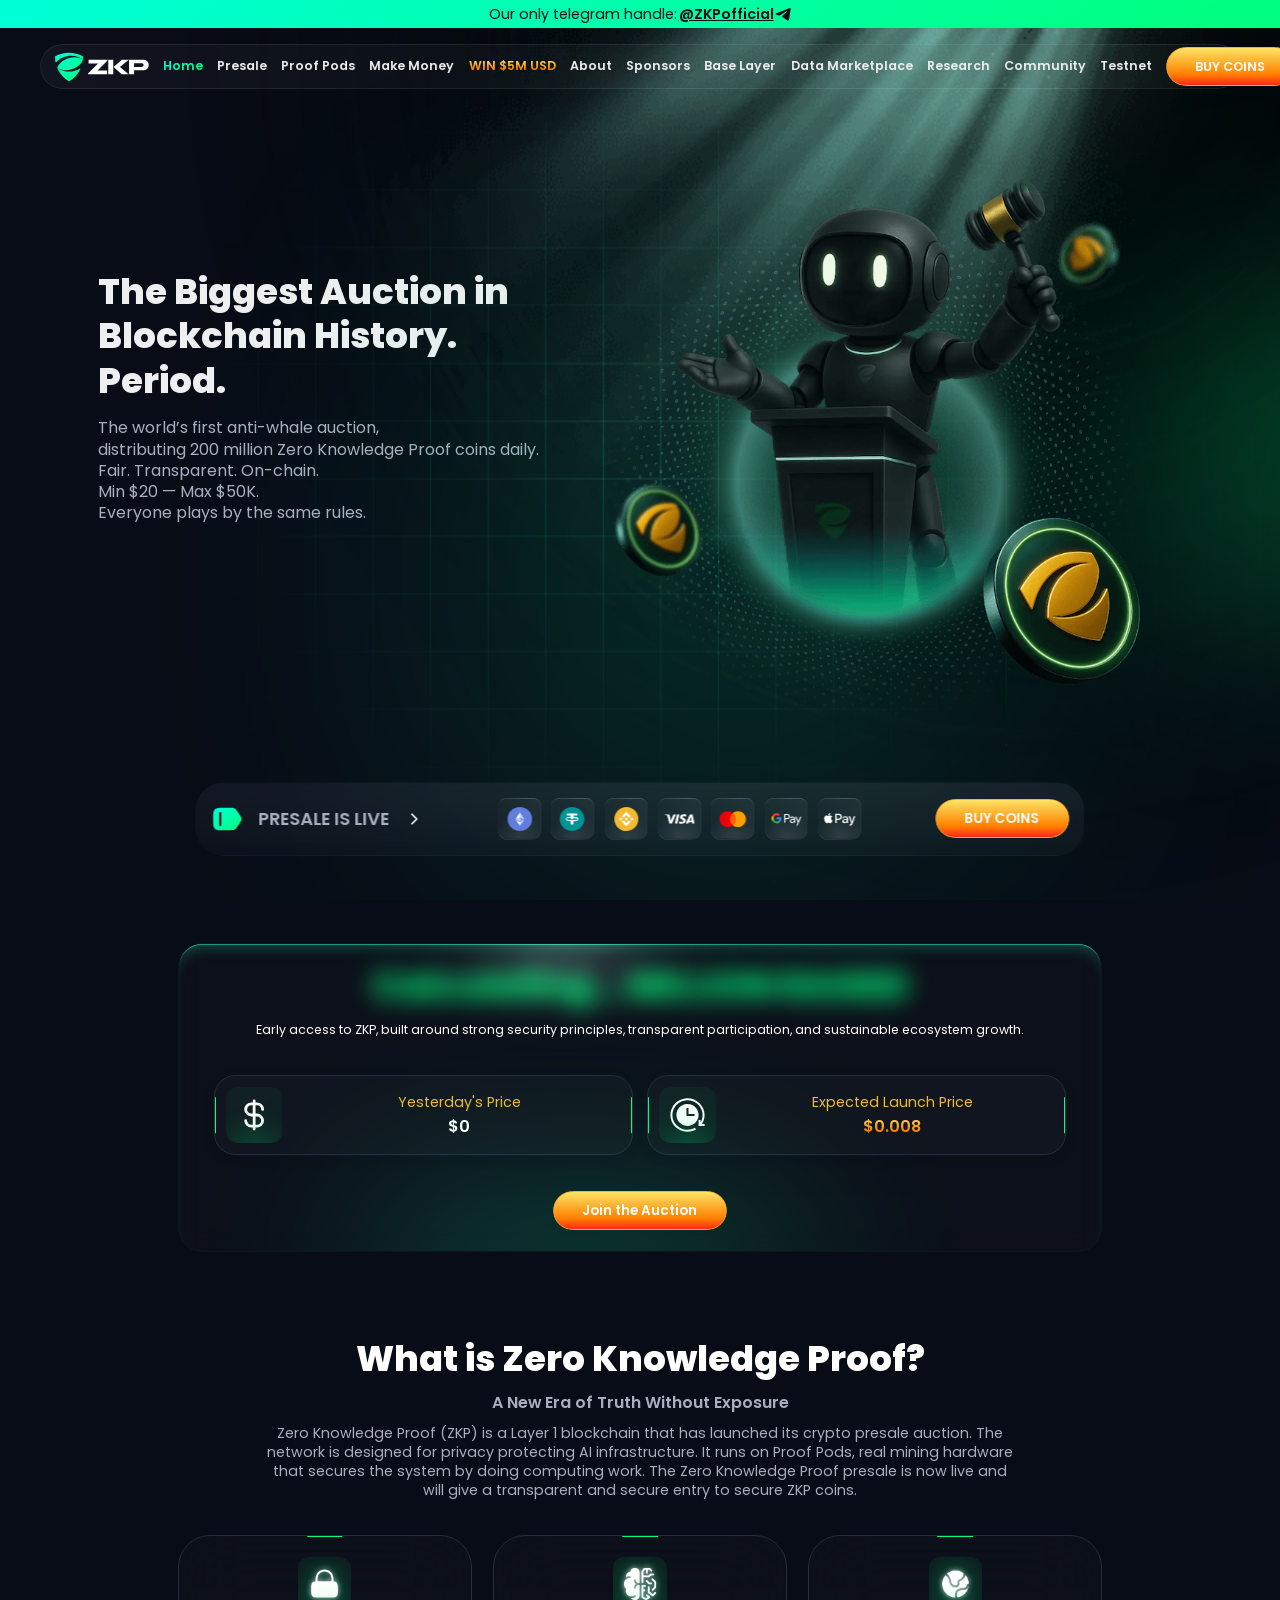
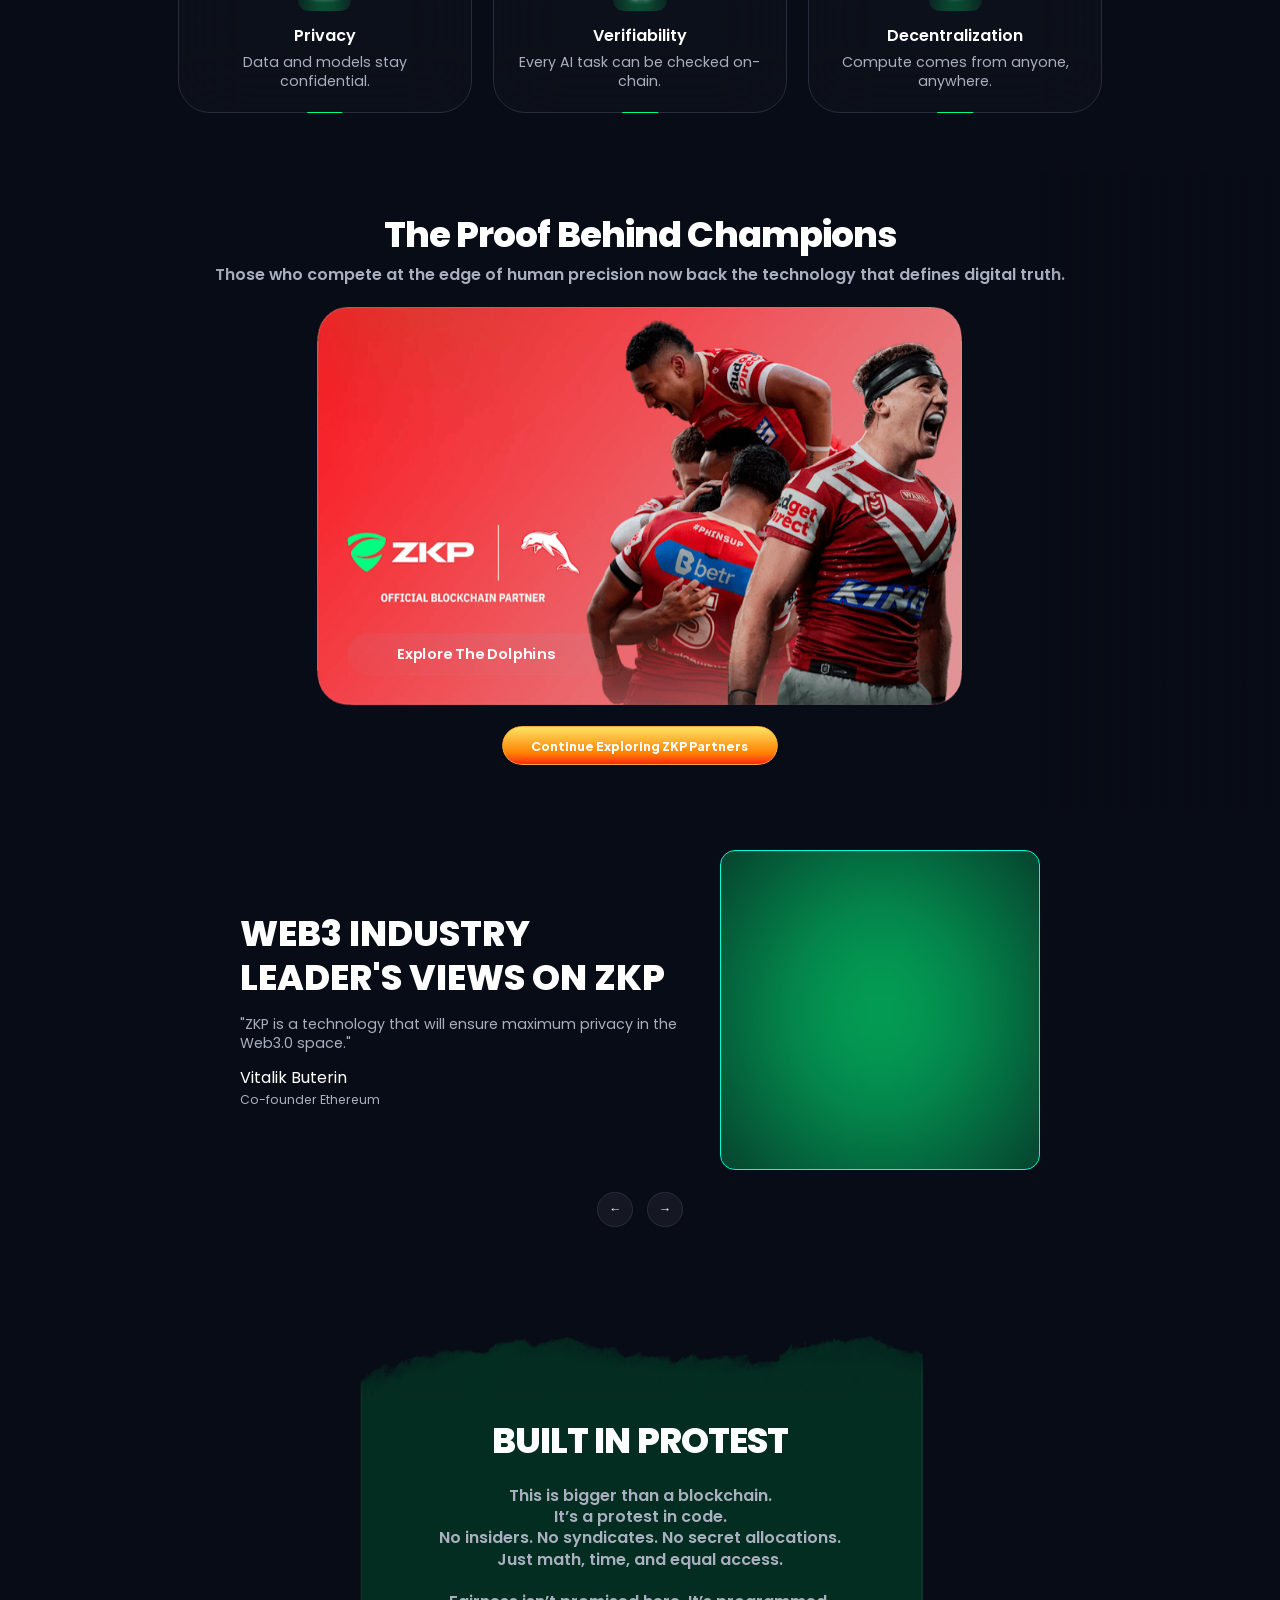
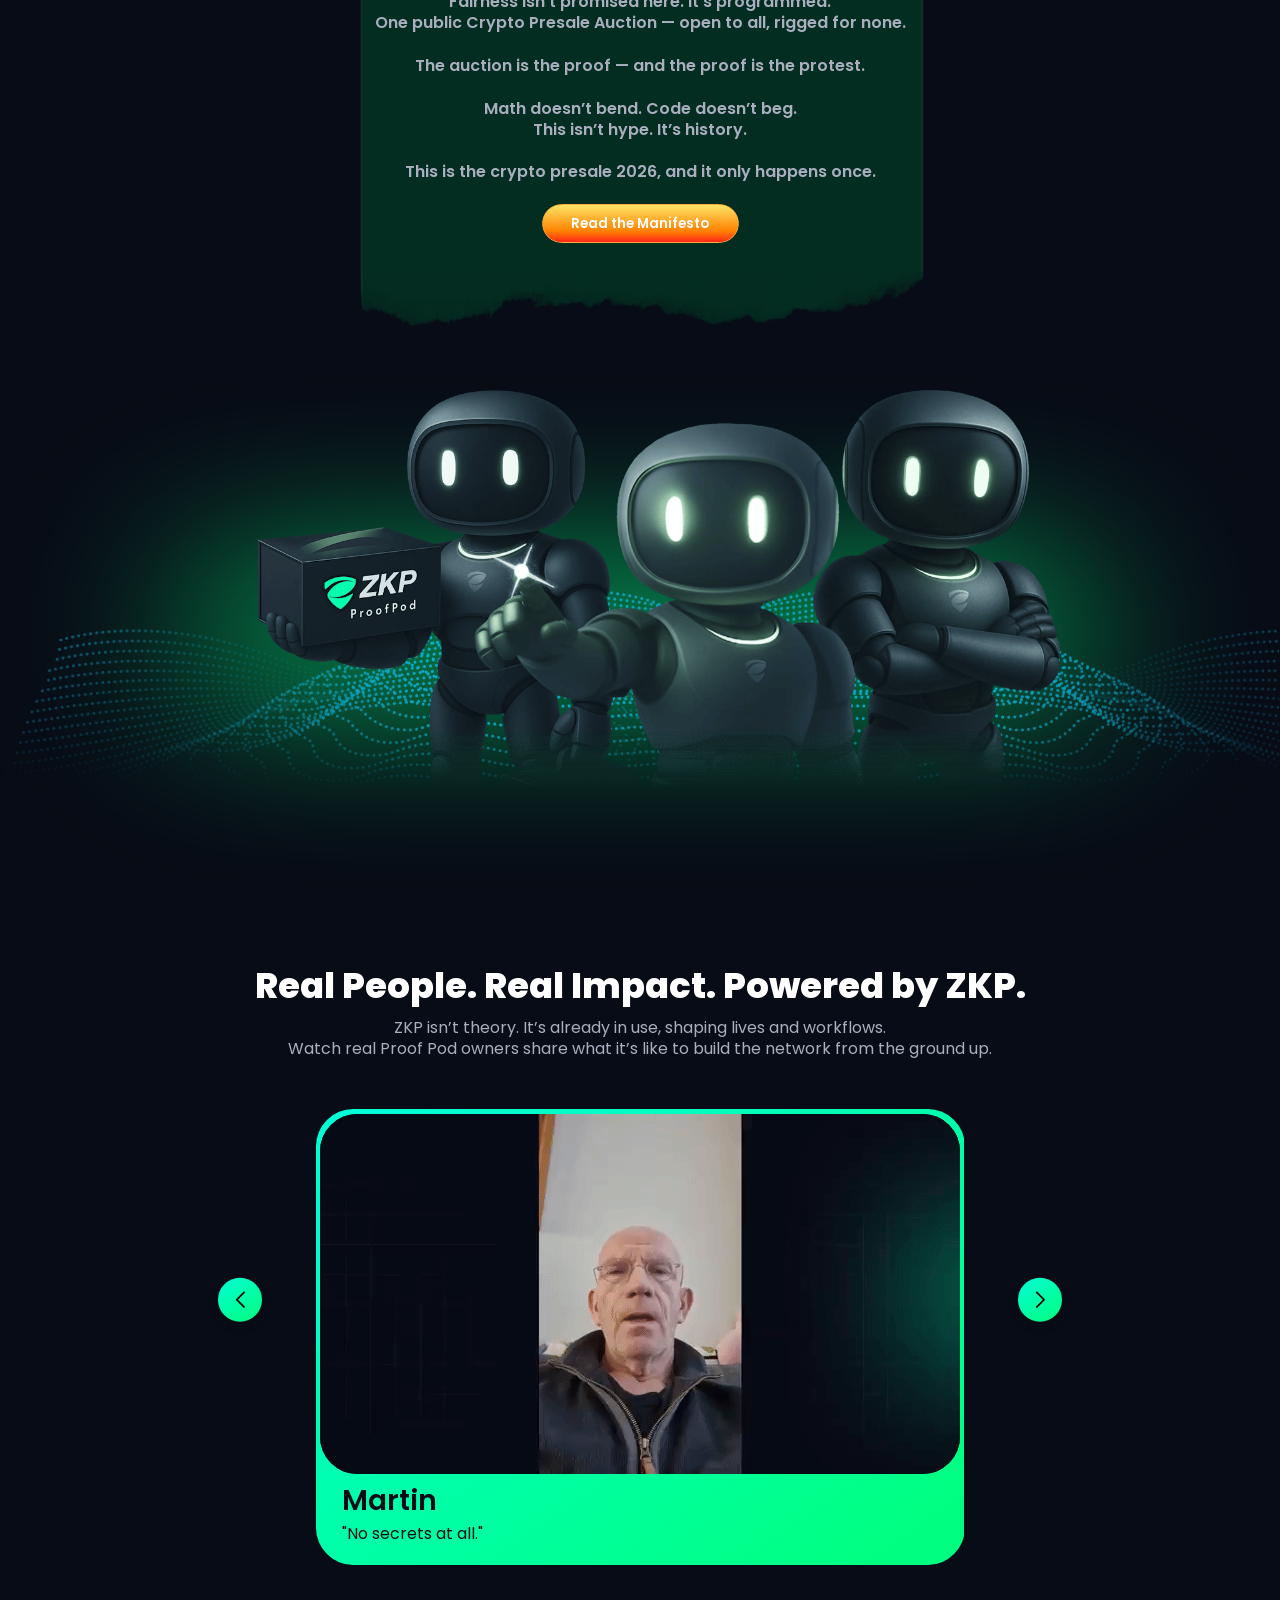
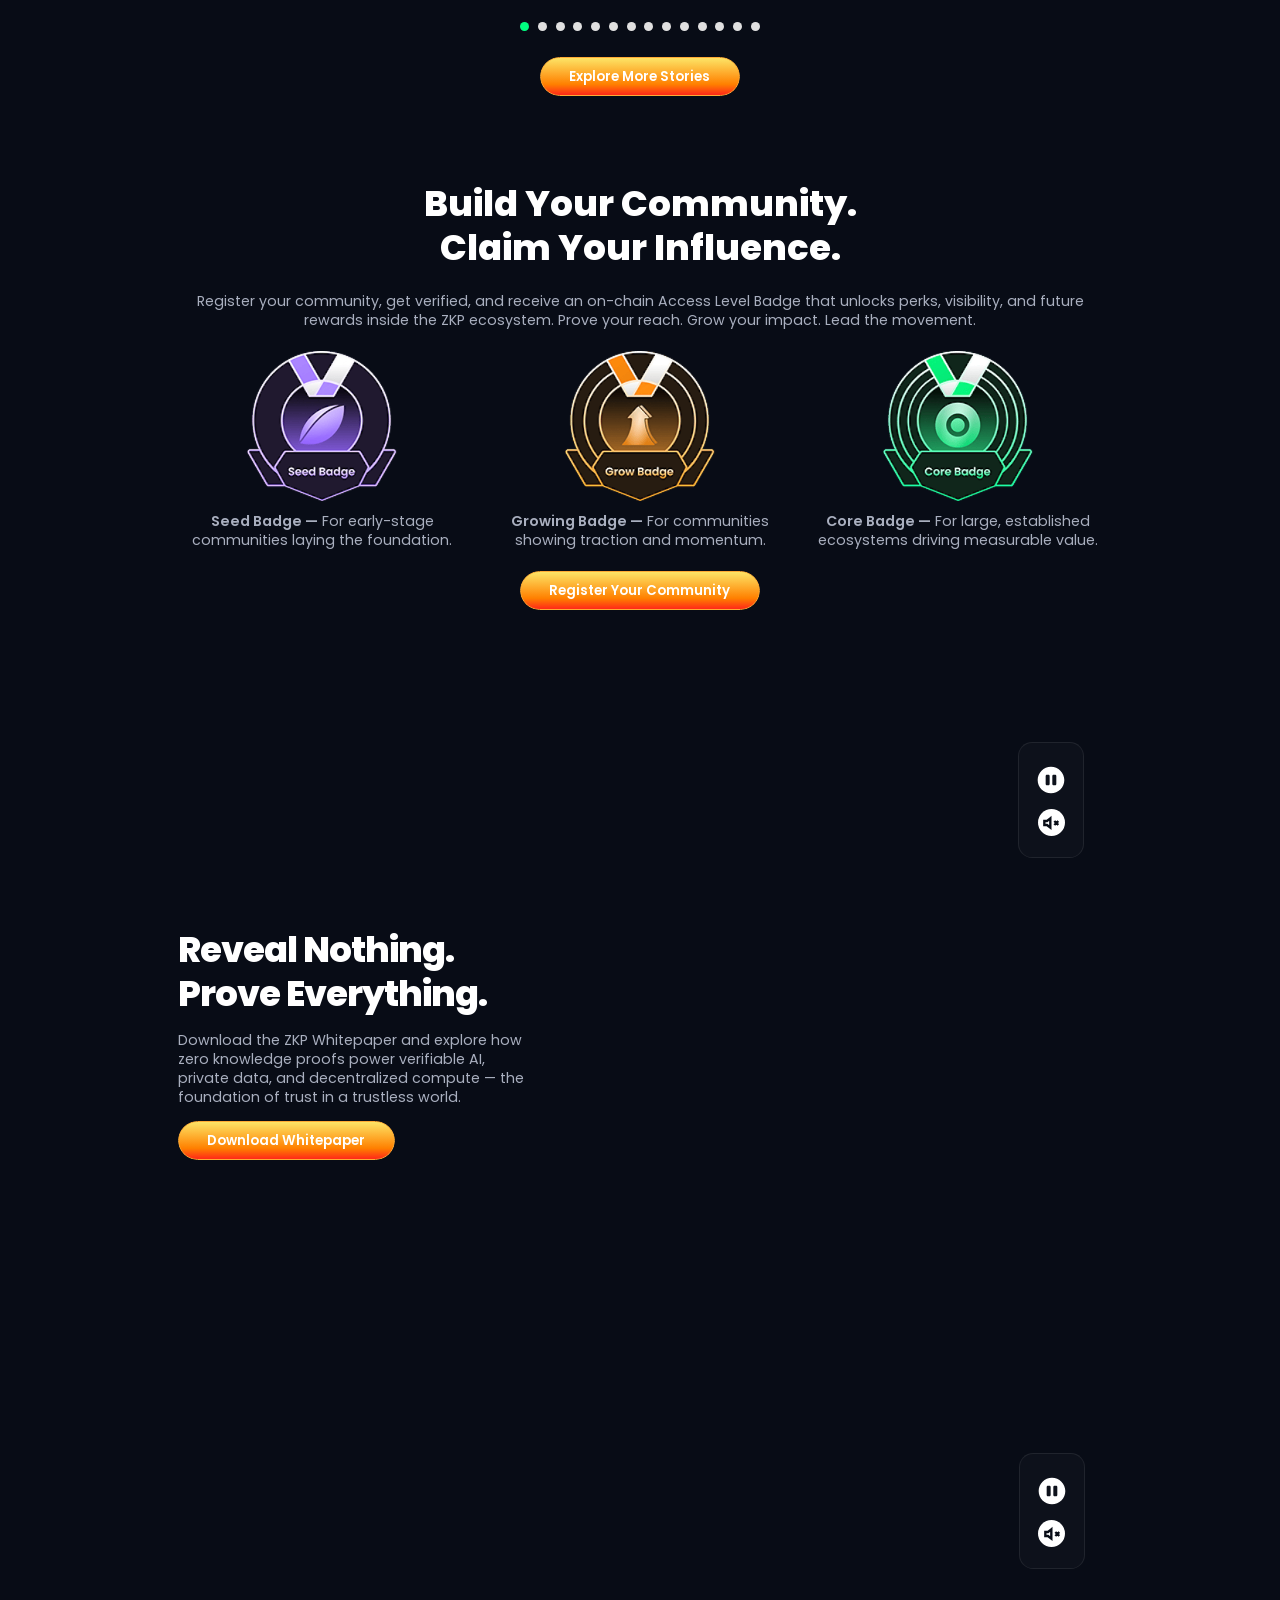
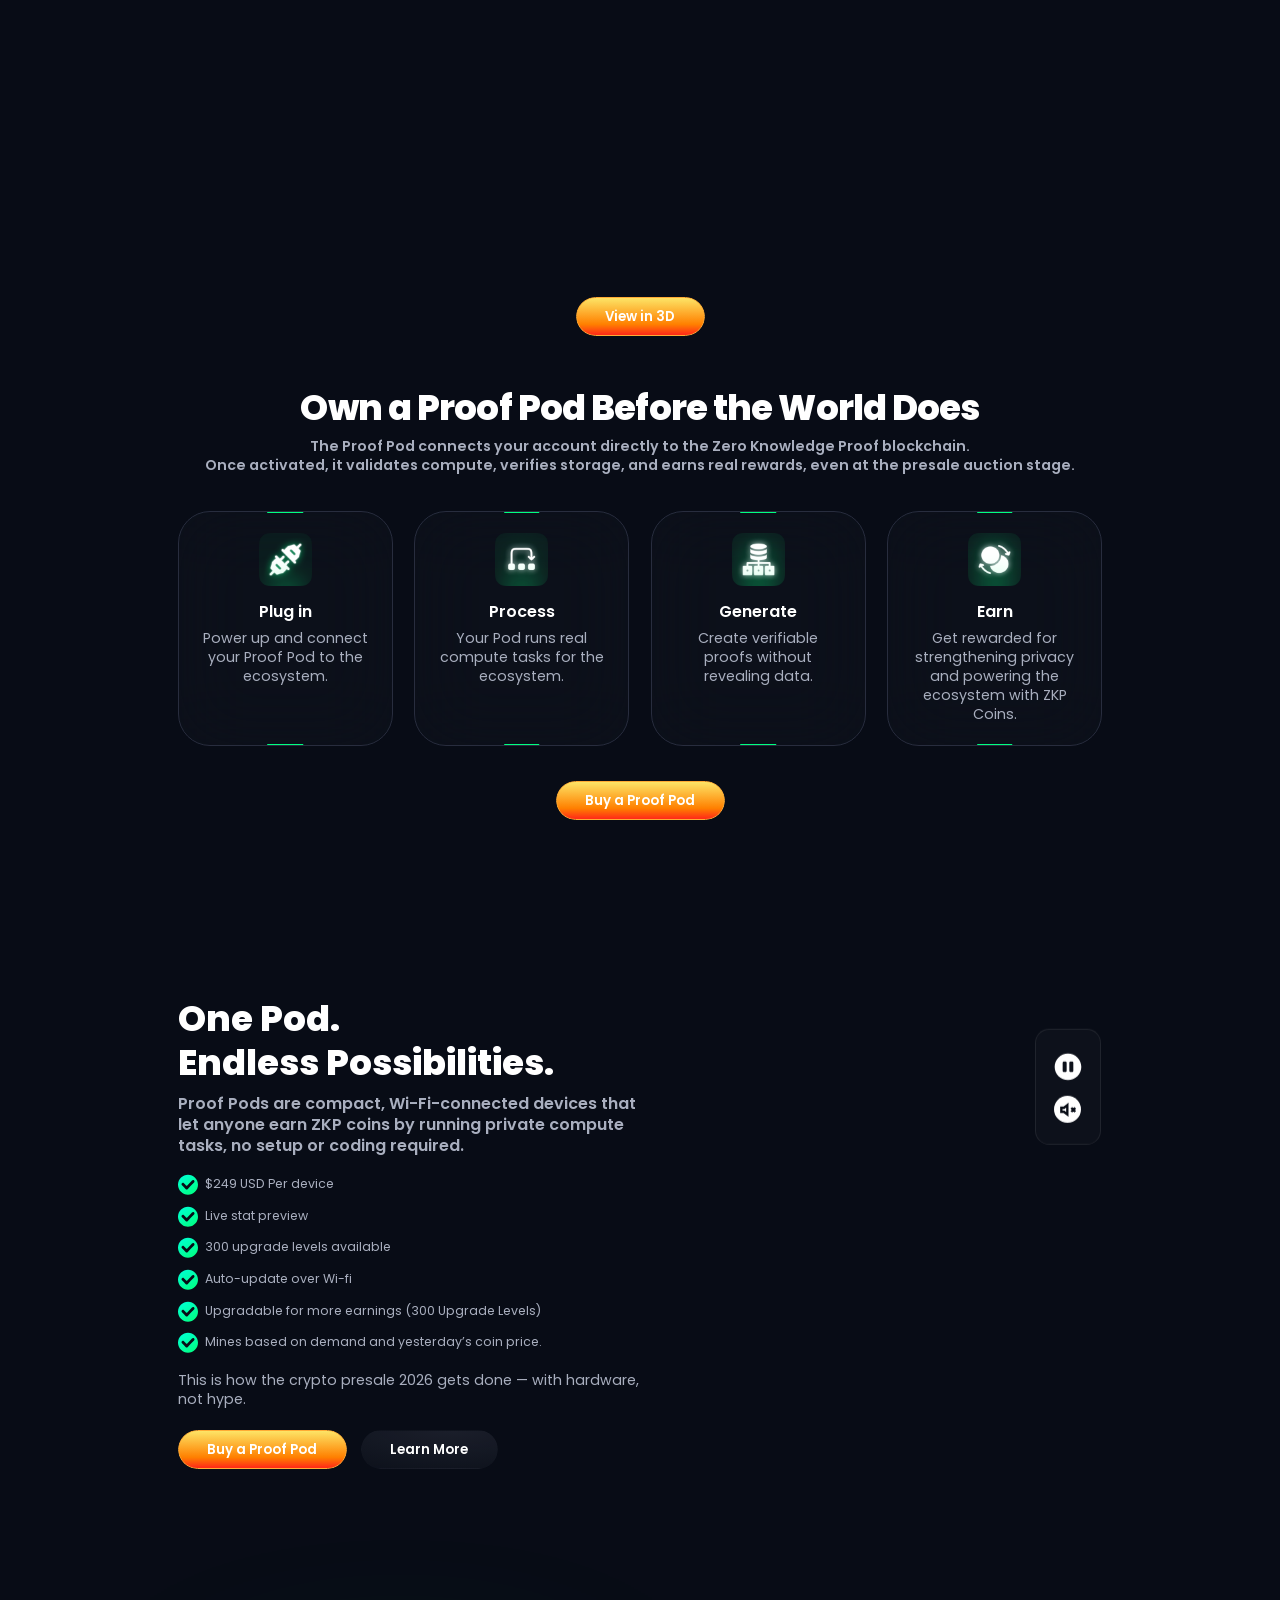
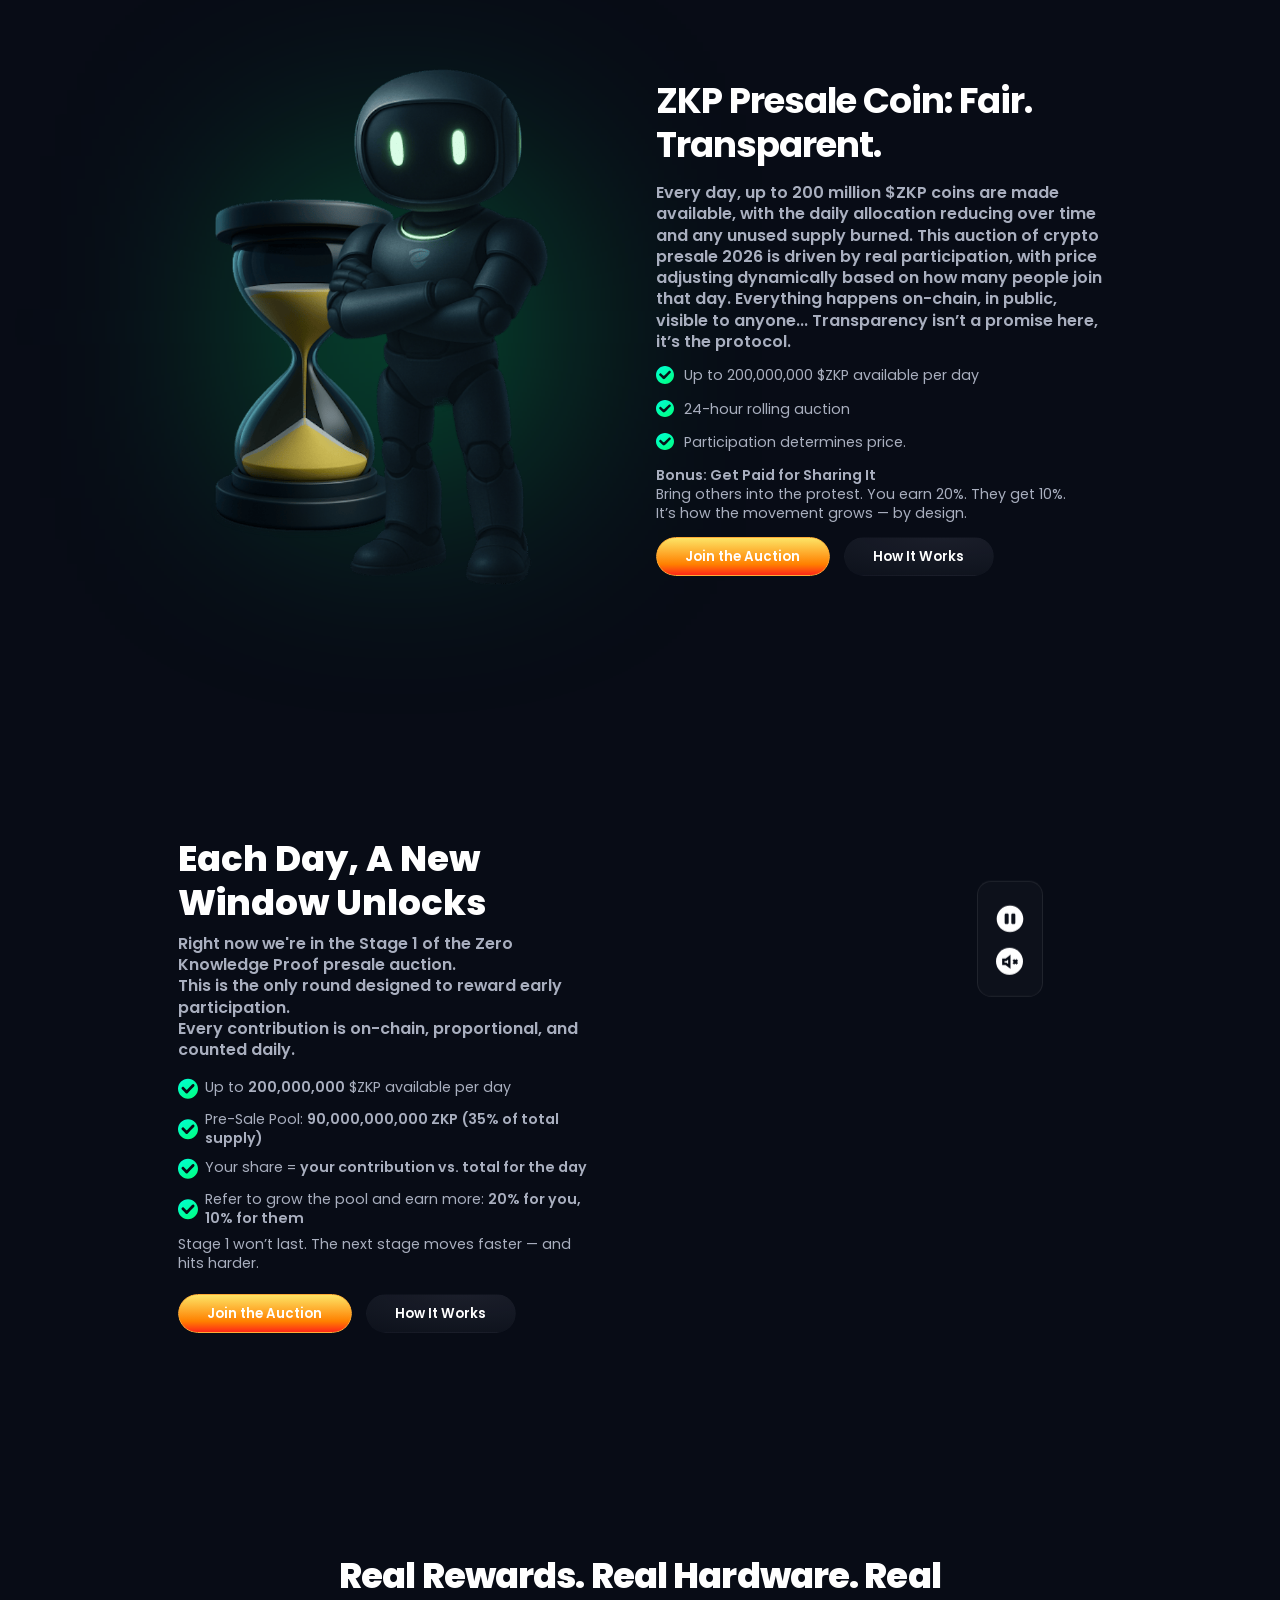
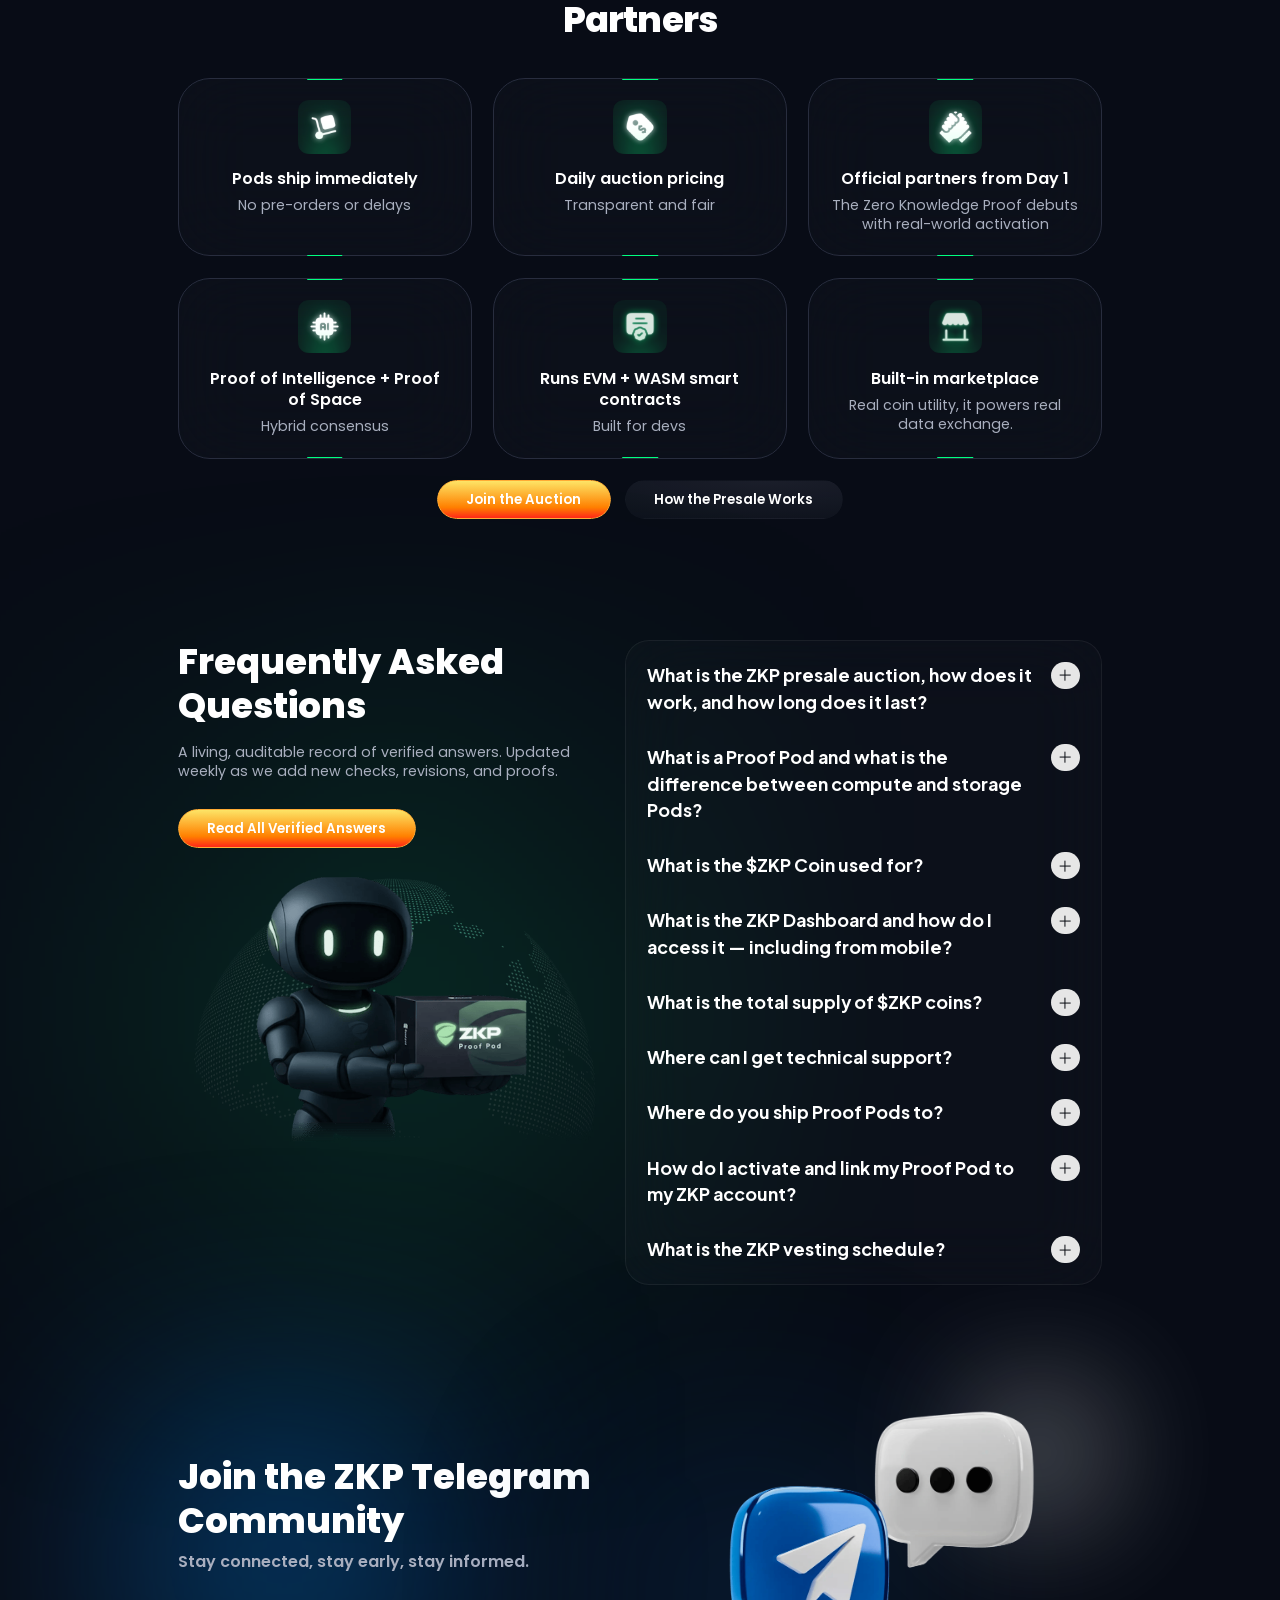
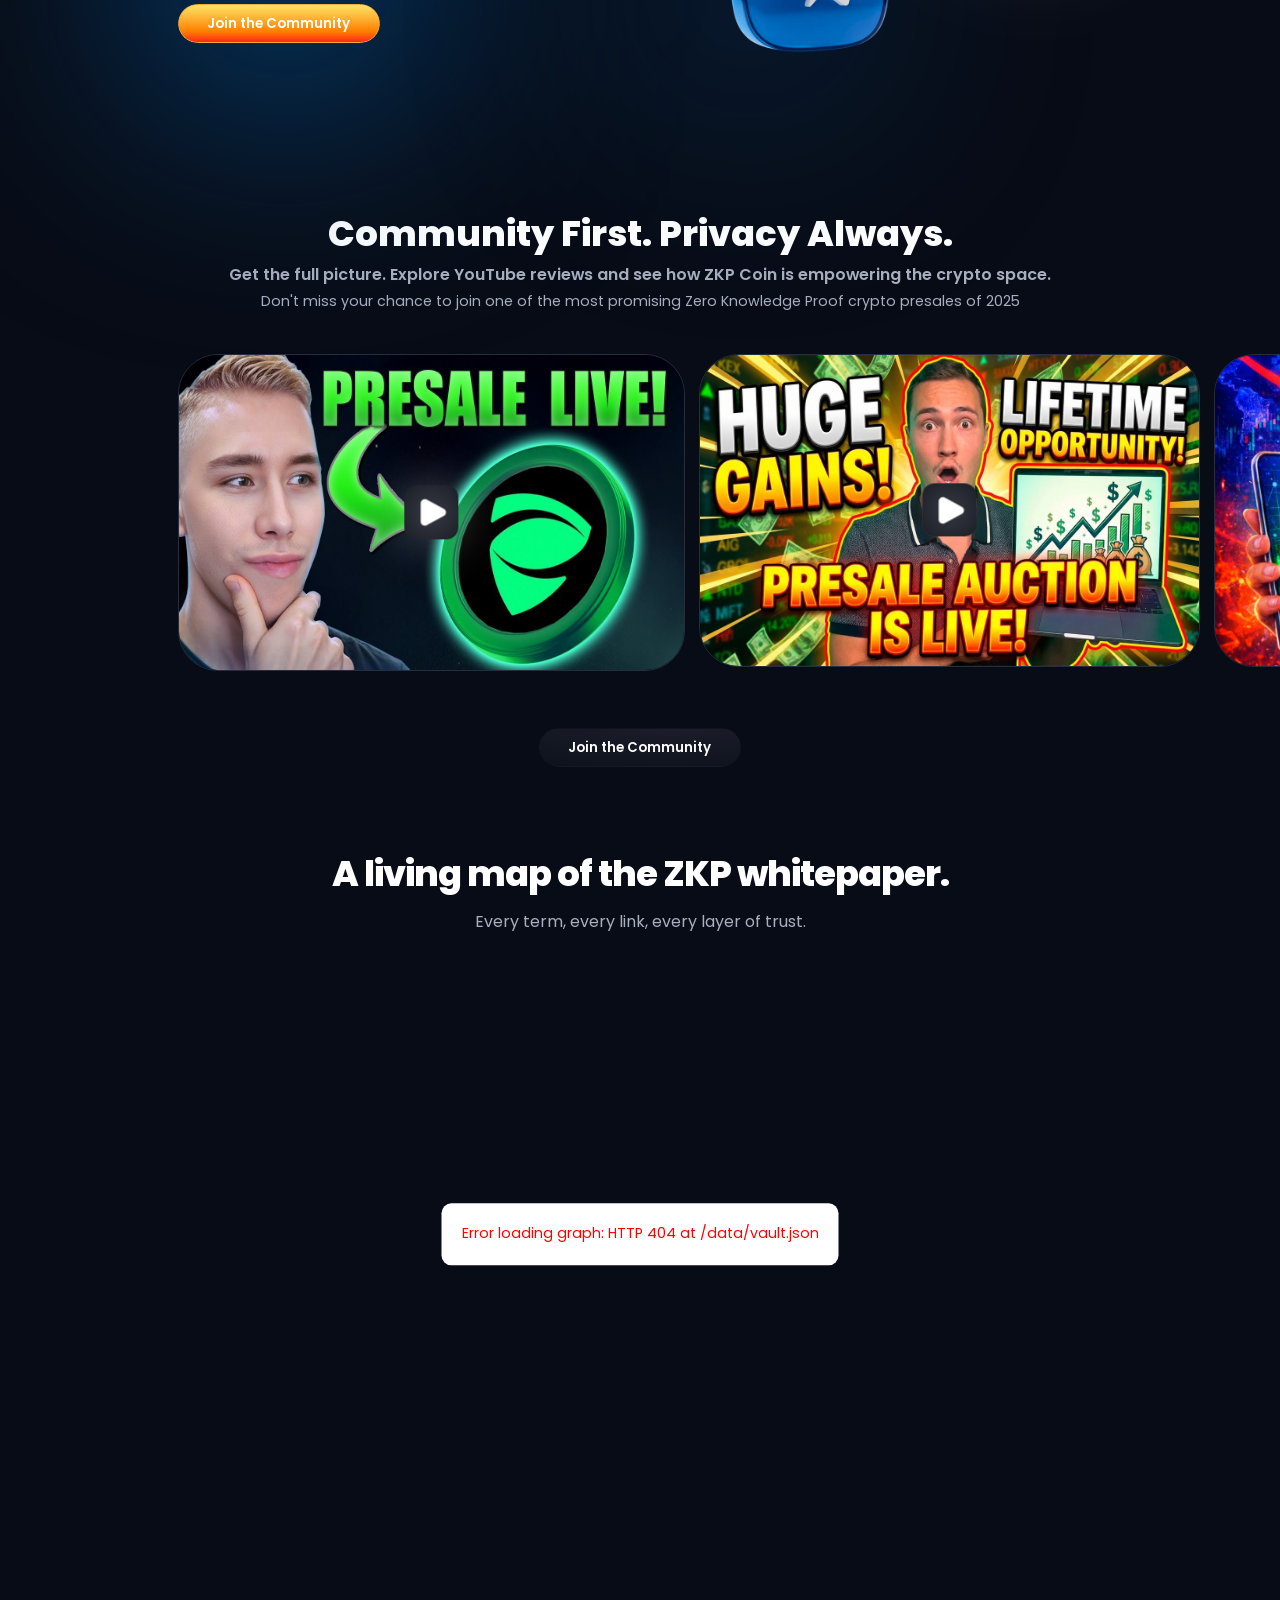
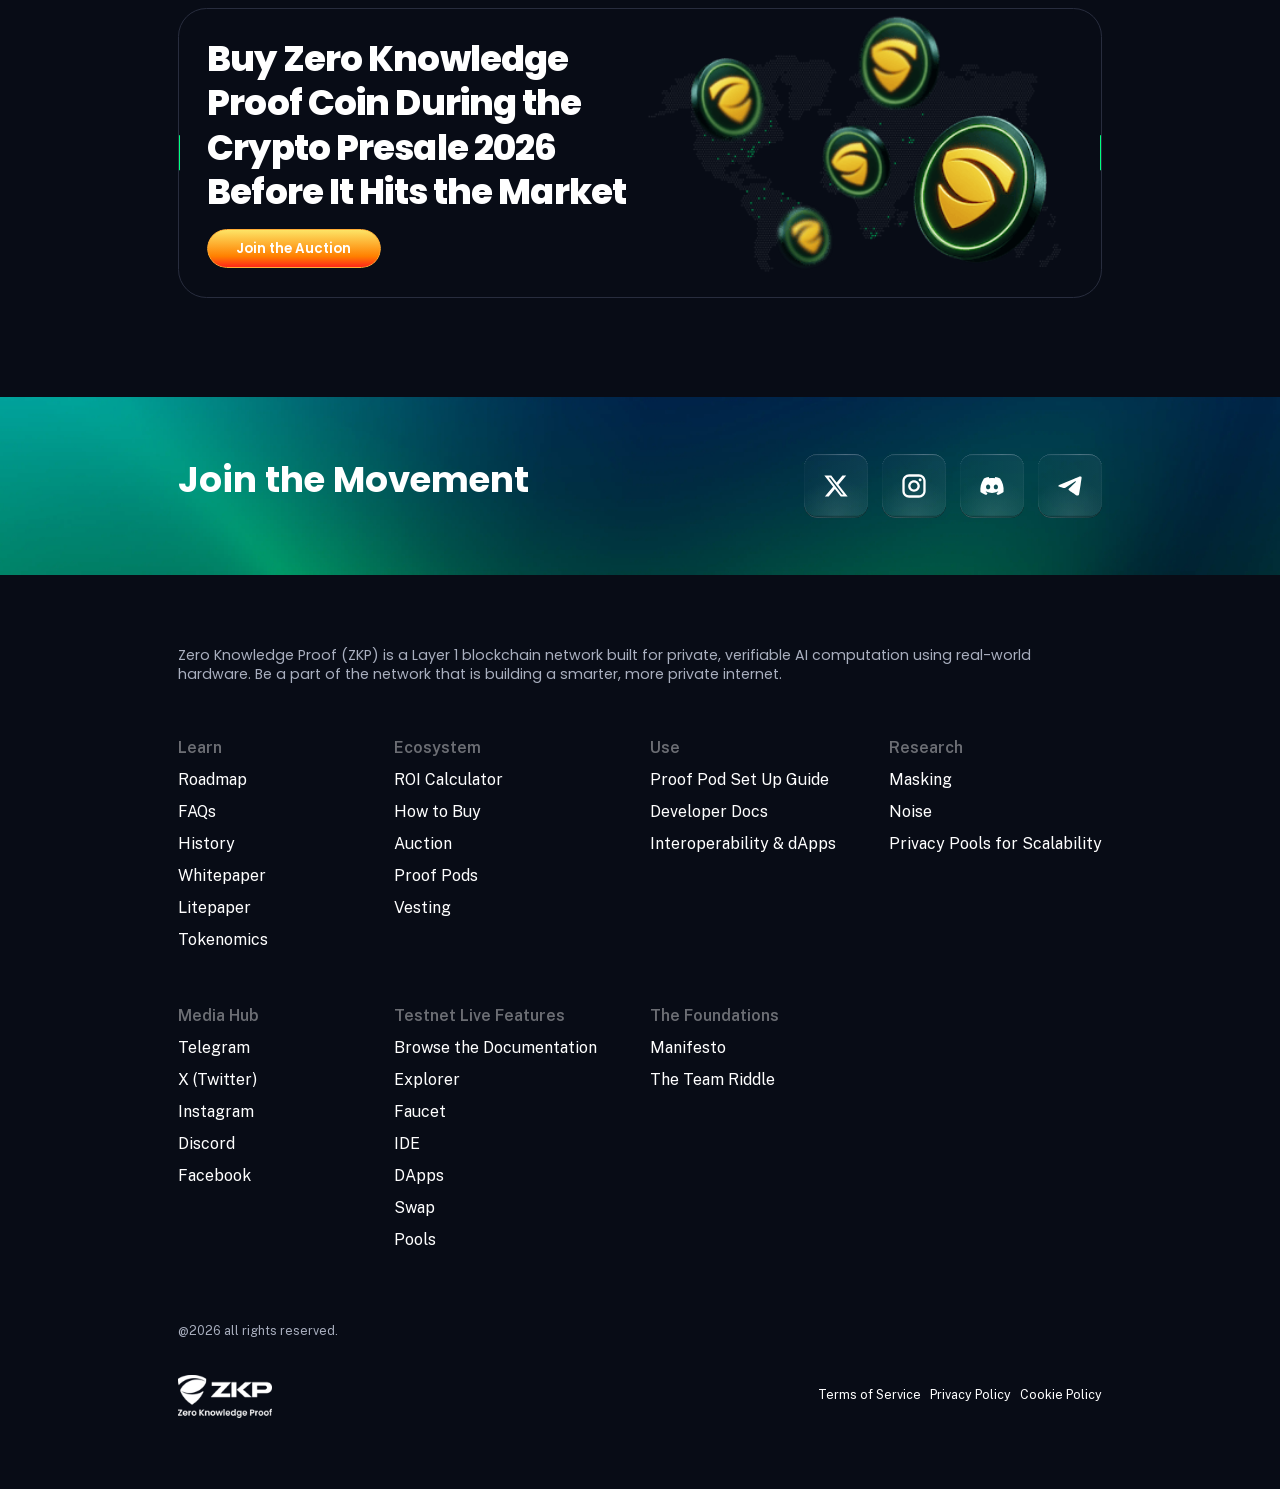
==== commit 262088c4: "Update index.html" ====
--- a/index.html
+++ b/index.html
@@ -1 +1 @@
-<!DOCTYPE html><html lang="en"><head><meta charset="utf-8"><meta name="viewport" content="width=device-width, initial-scale=1, maximum-scale=1, user-scalable=no"><link rel="preload" href="/_next/static/media/0484562807a97172-s.p.woff2" as="font" crossorigin="" type="font/woff2"><link rel="preload" href="/_next/static/media/36966cca54120369-s.p.woff2" as="font" crossorigin="" type="font/woff2"><link rel="preload" href="/_next/static/media/4c285fdca692ea22-s.p.woff2" as="font" crossorigin="" type="font/woff2"><link rel="preload" href="/_next/static/media/6245472ced48d3be-s.p.woff2" as="font" crossorigin="" type="font/woff2"><link rel="preload" href="/_next/static/media/636a5ac981f94f8b-s.p.woff2" as="font" crossorigin="" type="font/woff2"><link rel="preload" href="/_next/static/media/7108afb8b1381ad1-s.p.woff2" as="font" crossorigin="" type="font/woff2"><link rel="preload" href="/_next/static/media/7db6c35d839a711c-s.p.woff2" as="font" crossorigin="" type="font/woff2"><link rel="preload" href="/_next/static/media/8888a3826f4a3af4-s.p.woff2" as="font" crossorigin="" type="font/woff2"><link rel="preload" href="/_next/static/media/8bf7b2ceda89477b-s.p.woff2" as="font" crossorigin="" type="font/woff2"><link rel="preload" href="/_next/static/media/97d5a7824a841bbd-s.p.ttf" as="font" crossorigin="" type="font/ttf"><link rel="preload" href="/_next/static/media/9e82d62334b205f4-s.p.woff2" as="font" crossorigin="" type="font/woff2"><link rel="preload" href="/_next/static/media/b957ea75a84b6ea7-s.p.woff2" as="font" crossorigin="" type="font/woff2"><link rel="preload" href="/_next/static/media/c85e23305b678b52-s.p.ttf" as="font" crossorigin="" type="font/ttf"><link rel="preload" href="/_next/static/media/ccc60aa9df99e065-s.p.ttf" as="font" crossorigin="" type="font/ttf"><link rel="preload" href="/_next/static/media/cdf3ac965cd99139-s.p.ttf" as="font" crossorigin="" type="font/ttf"><link rel="preload" href="/_next/static/media/eafabf029ad39a43-s.p.woff2" as="font" crossorigin="" type="font/woff2"><link rel="preload" as="image" imagesrcset="https://zkpweb.imgix.net/images/light.webp?w=640&q=75&auto=format,compress 1x, https://zkpweb.imgix.net/images/light.webp?w=1080&q=75&auto=format,compress 2x"><link rel="preload" as="image" imagesrcset="https://zkpweb.imgix.net/images/home/hero-new.webp?w=828&q=75&auto=format,compress 1x, https://zkpweb.imgix.net/images/home/hero-new.webp?w=1920&q=75&auto=format,compress 2x"><link rel="preload" as="image" href="https://play.vidyard.com/wTz4dB581L6wb4GgzViS2U.jpg"><link rel="preload" as="image" href="https://play.vidyard.com/PqX7r2a1wSMqfaZ7FNGTf9.jpg"><link rel="preload" as="image" href="https://play.vidyard.com/1fEd5Zfu4a2nMEegsz7xzh.jpg"><link rel="preload" as="image" href="https://play.vidyard.com/58aLQgrk4m7eeZPietnodr.jpg"><link rel="preload" as="image" href="https://play.vidyard.com/2XkeGrCeLj9kBgY2y8XrPc.jpg"><link rel="preload" as="image" href="https://play.vidyard.com/w1K3gno2uUsAcdF5sN2jbs.jpg"><link rel="preload" as="image" href="https://play.vidyard.com/gJkVsKtZD7uaM2ocdKxX2h.jpg"><link rel="preload" as="image" href="https://play.vidyard.com/gSWxr9z9gMMZWDJT1BSwjq.jpg"><link rel="stylesheet" href="css/ac36f5db5b875ed1.css" data-precedence="next"><link rel="stylesheet" href="css/e5d1744ed76cb479.css" data-precedence="next"><link rel="stylesheet" href="css/45d4f6442d75f756.css" data-precedence="next"><link rel="stylesheet" href="css/5e2652503c0b6322.css" data-precedence="next"><link rel="stylesheet" href="css/ef46db3751d8e999.css" data-precedence="next"><link rel="stylesheet" href="css/80867e788f606bd8.css" data-precedence="next"><link rel="stylesheet" href="css/a9f4317574c90342.css" data-precedence="next"><link rel="stylesheet" href="css/66e101b20bf1ebd3.css" data-precedence="next"><link rel="stylesheet" href="css/364680ce21c8fe7a.css" data-precedence="next"><link rel="stylesheet" href="css/f15be65f7b49551b.css" data-precedence="next"><link rel="stylesheet" href="css/40d7eeffcc6d019a.css" data-precedence="next"><link rel="stylesheet" href="css/0cd801fb71bb01ba.css" data-precedence="next"><link rel="preload" as="script" fetchpriority="low" href="/_next/static/chunks/webpack-d8ef0c1d708fbdc9.js"><script src="js/4bd1b696-eeaba9ddc04ccd5e.js" async="" type="d2bde3b3d4d80416201ae9ae-text/javascript"></script><script src="js/1684-5612b64b78c03494.js" async="" type="d2bde3b3d4d80416201ae9ae-text/javascript"></script><script src="js/main-app-021a52f7be14fb8d.js" async="" type="d2bde3b3d4d80416201ae9ae-text/javascript"></script><script src="js/3063-e11af7b205e82f7d.js" async="" type="d2bde3b3d4d80416201ae9ae-text/javascript"></script><script src="js/6874-7a296e984f0e7727.js" async="" type="d2bde3b3d4d80416201ae9ae-text/javascript"></script><script src="js/1187-b0c6e3a4cdd1ee09.js" async="" type="d2bde3b3d4d80416201ae9ae-text/javascript"></script><script src="js/3464-2048c19d0068ba5e.js" async="" type="d2bde3b3d4d80416201ae9ae-text/javascript"></script><script src="js/7774-0a80b7540fb04b2c.js" async="" type="d2bde3b3d4d80416201ae9ae-text/javascript"></script><script src="js/7928-1ee2511597f54363.js" async="" type="d2bde3b3d4d80416201ae9ae-text/javascript"></script><script src="js/3556-d4fb9dd2aa4b2f6b.js" async="" type="d2bde3b3d4d80416201ae9ae-text/javascript"></script><script src="js/layout-e67797be0e39b16f.js" async="" type="d2bde3b3d4d80416201ae9ae-text/javascript"></script><script src="js/b536a0f1-1a270b171481269e.js" async="" type="d2bde3b3d4d80416201ae9ae-text/javascript"></script><script src="js/bd904a5c-07fcb6d6922baad0.js" async="" type="d2bde3b3d4d80416201ae9ae-text/javascript"></script><script src="js/1329d575-99268385fe2cfc78.js" async="" type="d2bde3b3d4d80416201ae9ae-text/javascript"></script><script src="js/2780-38861ed10db1310e.js" async="" type="d2bde3b3d4d80416201ae9ae-text/javascript"></script><script src="js/9911-efc469f564369c00.js" async="" type="d2bde3b3d4d80416201ae9ae-text/javascript"></script><script src="js/7507-d690c925b27c4103.js" async="" type="d2bde3b3d4d80416201ae9ae-text/javascript"></script><script src="js/7070-df7b7a1dbd556a44.js" async="" type="d2bde3b3d4d80416201ae9ae-text/javascript"></script><script src="js/page-d256f8dd3190a373.js" async="" type="d2bde3b3d4d80416201ae9ae-text/javascript"></script><script src="js/error-65d44e00243d339e.js" async="" type="d2bde3b3d4d80416201ae9ae-text/javascript"></script><script src="js/e.js" async="" type="d2bde3b3d4d80416201ae9ae-text/javascript"></script><link rel="preload" as="image" href="https://play.vidyard.com/1YJhF97YtZ7Dt6nVX2mWkP.jpg"><link rel="preload" as="image" href="https://play.vidyard.com/8DrfXmcJsaKQwAGZhNpawv.jpg"><link rel="preload" as="image" href="https://play.vidyard.com/sCnR4uATe8fjTTm5nzpiu5.jpg"><link rel="preload" as="image" href="https://play.vidyard.com/e14LJxjNH5L424FuQLTMEC.jpg"><link rel="preload" as="image" href="https://play.vidyard.com/ztzDX26sY6WgWs79sjzKhF.jpg"><link rel="preload" as="image" href="https://play.vidyard.com/B1pdE3Y2EmWPJXV7gJYGyv.jpg"><link rel="preload" as="image" href="https://play.vidyard.com/1zgruQEmeUci8HY5cPBZDA.jpg"><link rel="preload" as="image" href="https://play.vidyard.com/ryzgGg32F6xnrAPMUD5dz6.jpg"><link rel="preload" as="image" href="https://play.vidyard.com/BTMTQnoC4T1n3hRPoDbitM.jpg"><link rel="preload" as="image" href="https://play.vidyard.com/7ByjzymPCFWLepRoF9oYW1.jpg"><link rel="preload" as="image" href="https://play.vidyard.com/vj2LZu15F5NKdiR1JbEKp4.jpg"><link rel="preload" as="image" href="https://play.vidyard.com/M6DbD9MUGd4JMgLc4u1ji5.jpg"><link rel="preload" as="image" href="https://play.vidyard.com/NQKHVjwuVjDCZnaJyPbrN6.jpg"><link rel="preload" as="image" href="https://play.vidyard.com/fRjr4njNBkfjsqKR4WVRuE.jpg"><link rel="preload" as="image" href="https://play.vidyard.com/3NF8XNGURM21WFojmzP9Rw.jpg"><link rel="preload" as="image" href="https://play.vidyard.com/rCfNwEtmCXikgdJxBNjqzi.jpg"><link rel="preload" as="image" href="https://play.vidyard.com/ntJc54tHvLw5fo4be2uqug.jpg"><link rel="preload" as="image" href="https://play.vidyard.com/hCnfdu1UbLukV6aoTf7UX8.jpg"><link rel="preload" as="image" href="https://play.vidyard.com/1segSJKq6fQ3Df6yVYHtxC.jpg"><link rel="preload" as="image" href="https://play.vidyard.com/Gi3w2bBaLNpFpVLwgiXBJu.jpg"><link rel="preload" href="https://www.googletagmanager.com/gtag/js?id=G-JND0VJ8JE8" as="script"><meta name="next-size-adjust" content=""><script type="d2bde3b3d4d80416201ae9ae-text/javascript">(self.__next_s=self.__next_s||[]).push([0,{"children":"window.dataLayer = window.dataLayer || [];","id":"datalayer-init"}])</script><script type="d2bde3b3d4d80416201ae9ae-text/javascript">(self.__next_s=self.__next_s||[]).push([0,{"children":"(function(w,d,s,l,i){w[l]=w[l]||[];w[l].push({'gtm.start':\nnew Date().getTime(),event:'gtm.js'});var f=d.getElementsByTagName(s)[0],\nj=d.createElement(s),dl=l!='dataLayer'?'&l='+l:'';j.async=true;j.src=\n'https://www.googletagmanager.com/gtm.js?id='+i+dl;f.parentNode.insertBefore(j,f);\n})(window,document,'script','dataLayer','GTM-TZ9PLH69');","id":"gtm-script"}])</script><script type="application/ld+json">{"@context":"https://schema.org","@type":"Organization","name":"Zero Knowledge Proof","description":"Zero Knowledge Proof (ZKP) is a crypto project launching its presale auction, where anyone can buy ZKP coins. It’s designed to be fair, transparent, and verifiable built in protest, proven in math.","url":"https://zkp.com/","logo":{"@type":"ImageObject","url":"https://zkpweb.imgix.net/logo-white-green.svg"}}</script><title>Zero Knowledge Proof (ZKP) | Layer 1 Crypto Presale Auction</title><meta name="description" content="Join the biggest ZKP crypto token auction backed by leading builders and powered by believers. Secure your position in the next wave of zero knowledge blockchain."><link rel="canonical" href="https://zkp.com"><link rel="icon" href="images/favicon.ico" type="image/x-icon" sizes="120x120"><link rel="icon" href="images/icon.png" type="image/png" sizes="40x40"><link rel="apple-touch-icon" href="images/apple-icon.png" type="image/png" sizes="40x40"><script type="d2bde3b3d4d80416201ae9ae-text/javascript">document.querySelectorAll('body link[rel="icon"], body link[rel="apple-touch-icon"]').forEach(el => document.head.appendChild(el))</script><script src="js/polyfills-42372ed130431b0a.js" nomodule="" type="d2bde3b3d4d80416201ae9ae-text/javascript"></script></head><body class="__variable_646807 __variable_3a41d0 __variable_dd5b2f __variable_82274d __variable_579b53 __variable_5b3e77 __variable_e3107b __variable_9b9fd1 antialiased"><a class="style_fixedtop__HPKEA" href="https://t.me/ZKPofficial"><h3 class="style_text__JYRwQ style_md__y_RGj !text-[#080C16]"><span>Our only telegram handle: <b>@ZKPofficial</b><img alt="Telegram Verified" loading="lazy" width="12" height="12" decoding="async" data-nimg="1" style="color:transparent" srcset="images/telegram-dark_1.svg 1x, images/telegram-dark.svg 2x" src="images/telegram-dark.svg"></span></h3></a><header class="style_newheader__qm9vf"><a class="style_logo__y2UL1" href="/"><img alt="ZPK" loading="lazy" width="105" height="32" decoding="async" data-nimg="1" class="style_logoImage__0sd0T" style="color:transparent" srcset="images/logo-white-green_1.svg 1x, images/logo-white-green.svg 2x" src="images/logo-white-green.svg"></a><nav class="style_nav__0nm9s"><ul><li><a class="style_navItem__zmtYp style_active__kkMu1" data-text="Home">Home</a></li><li><a class="style_navItem__zmtYp" data-text="Presale">Presale</a></li><li><a class="style_navItem__zmtYp" data-text="Proof Pods">Proof Pods</a></li><li><a class="style_navItem__zmtYp" data-text="Make Money">Make Money</a></li><li><a class="style_navItem__zmtYp style_gradientText___TG3d" data-text="WIN $5M USD">WIN $5M USD</a></li><li><a class="style_navItem__zmtYp" data-text="About">About</a></li><li><a class="style_navItem__zmtYp" data-text="Sponsors">Sponsors</a></li><li><a class="style_navItem__zmtYp" data-text="Base Layer">Base Layer</a></li><li><a class="style_navItem__zmtYp" data-text="Data Marketplace">Data Marketplace</a></li><li><a class="style_navItem__zmtYp" data-text="Research">Research</a></li><li><a class="style_navItem__zmtYp" data-text="Community">Community</a></li><li><a class="style_navItem__zmtYp" data-text="Testnet">Testnet</a></li></ul></nav><div class="style_rightActions__V_2fv"><a class="style_button__yccIB style_primary__fVe4_ flex text-md cursor-pointer justify-center items-center border lg:px-8 px-6  font-bold duration-100 ease-in-out hover:shadow-2xl shadow-white  rounded-full min-w-max style_button__J84sR" href="conn/form/index.html">BUY COINS</a><div><div class="style_newhamburger__dATmZ"><div class="style_hamburgerIcon__ZjTaV"><span></span><span></span><span></span></div></div></div></div></header><div class="style_dropdown__yE1I9"></div><div class="style_backdrop__L2ATe"></div><nav class="style_mobilemenu__v1lRC"><div class="style_content__QpZ6e"><div class="style_mobileHeader__BYjD4"><div class="style_titleContainer__yTUQv"><h4 class="style_text__JYRwQ style_lg__nuTsF">Main Menu</h4></div></div><ul class="style_navList__TLff8"><li><a class="style_navItem__S7f6x style_active__L_Rzv" href="/"><div class="style_imgContainer__S2dqV"><img alt="icon" loading="lazy" width="17" height="17" decoding="async" data-nimg="1" style="color:transparent" srcset="images/home-icon_1.svg 1x, images/home-icon.svg 2x" src="images/home-icon.svg"></div><div class="flex items-center gap-1"><span class="style_text__JYRwQ style_md__y_RGj">Home<!-- --> </span></div></a></li><li><a class="style_navItem__S7f6x" href="/auction"><div class="style_imgContainer__S2dqV"><img alt="icon" loading="lazy" width="17" height="17" decoding="async" data-nimg="1" style="color:transparent" srcset="images/auction-icon_1.svg 1x, images/auction-icon.svg 2x" src="images/auction-icon.svg"></div><div class="flex items-center gap-1"><span class="style_text__JYRwQ style_md__y_RGj">Presale<!-- --> </span></div><svg class="style_chevron__lyARl" xmlns="http://www.w3.org/2000/svg" width="23" height="23" viewBox="0 0 20 20" fill="none"><path d="M7.5 15L12.5 10L7.5 5" stroke="white" stroke-width="1.66667" stroke-linecap="round" stroke-linejoin="round"></path></svg></a></li><li><a class="style_navItem__S7f6x" href="/proof-pods"><div class="style_imgContainer__S2dqV"><img alt="icon" loading="lazy" width="17" height="17" decoding="async" data-nimg="1" style="color:transparent" srcset="images/proof-pods-icon_1.svg 1x, images/proof-pods-icon.svg 2x" src="images/proof-pods-icon.svg"></div><div class="flex items-center gap-1"><span class="style_text__JYRwQ style_md__y_RGj">Proof Pods<!-- --> </span></div><svg class="style_chevron__lyARl" xmlns="http://www.w3.org/2000/svg" width="23" height="23" viewBox="0 0 20 20" fill="none"><path d="M7.5 15L12.5 10L7.5 5" stroke="white" stroke-width="1.66667" stroke-linecap="round" stroke-linejoin="round"></path></svg></a></li><li><a class="style_navItem__S7f6x" href="/make-money"><div class="style_imgContainer__S2dqV"><img alt="icon" loading="lazy" width="17" height="17" decoding="async" data-nimg="1" style="color:transparent" srcset="images/make-money-icon_1.svg 1x, images/make-money-icon.svg 2x" src="images/make-money-icon.svg"></div><div class="flex items-center gap-1"><span class="style_text__JYRwQ style_md__y_RGj">Make Money<!-- --> </span></div></a></li><li><a class="style_navItem__S7f6x" href="/giveaway"><div class="style_imgContainer__S2dqV"><img alt="icon" loading="lazy" width="17" height="17" decoding="async" data-nimg="1" style="color:transparent" srcset="images/dollar-icon_1.svg 1x, images/dollar-icon.svg 2x" src="images/dollar-icon.svg"></div><div class="flex items-center gap-1"><span class="style_text__JYRwQ style_md__y_RGj style_gradientText__JHKCD">WIN $5M USD<!-- --> </span></div></a></li><li><a class="style_navItem__S7f6x" href="/about"><div class="style_imgContainer__S2dqV"><img alt="icon" loading="lazy" width="17" height="17" decoding="async" data-nimg="1" style="color:transparent" srcset="images/about-icon_1.svg 1x, images/about-icon.svg 2x" src="images/about-icon.svg"></div><div class="flex items-center gap-1"><span class="style_text__JYRwQ style_md__y_RGj">About<!-- --> </span></div><svg class="style_chevron__lyARl" xmlns="http://www.w3.org/2000/svg" width="23" height="23" viewBox="0 0 20 20" fill="none"><path d="M7.5 15L12.5 10L7.5 5" stroke="white" stroke-width="1.66667" stroke-linecap="round" stroke-linejoin="round"></path></svg></a></li><li><a class="style_navItem__S7f6x" href="/sponsors"><div class="style_imgContainer__S2dqV"><img alt="icon" loading="lazy" width="17" height="17" decoding="async" data-nimg="1" style="color:transparent" srcset="images/sponsors-icon_1.svg 1x, images/sponsors-icon.svg 2x" src="images/sponsors-icon.svg"></div><div class="flex items-center gap-1"><span class="style_text__JYRwQ style_md__y_RGj">Sponsors<!-- --> </span></div><svg class="style_chevron__lyARl" xmlns="http://www.w3.org/2000/svg" width="23" height="23" viewBox="0 0 20 20" fill="none"><path d="M7.5 15L12.5 10L7.5 5" stroke="white" stroke-width="1.66667" stroke-linecap="round" stroke-linejoin="round"></path></svg></a></li><li><a class="style_navItem__S7f6x" href="/zkp-base-layer"><div class="style_imgContainer__S2dqV"><img alt="icon" loading="lazy" width="17" height="17" decoding="async" data-nimg="1" style="color:transparent" srcset="images/zkp-base-layer-icon_1.svg 1x, images/zkp-base-layer-icon.svg 2x" src="images/zkp-base-layer-icon.svg"></div><div class="flex items-center gap-1"><span class="style_text__JYRwQ style_md__y_RGj">Base Layer<!-- --> </span></div><svg class="style_chevron__lyARl" xmlns="http://www.w3.org/2000/svg" width="23" height="23" viewBox="0 0 20 20" fill="none"><path d="M7.5 15L12.5 10L7.5 5" stroke="white" stroke-width="1.66667" stroke-linecap="round" stroke-linejoin="round"></path></svg></a></li><li><a class="style_navItem__S7f6x" href="#"><div class="style_imgContainer__S2dqV"><img alt="icon" loading="lazy" width="17" height="17" decoding="async" data-nimg="1" style="color:transparent" srcset="images/data-marketplace-icon_1.svg 1x, images/data-marketplace-icon.svg 2x" src="images/data-marketplace-icon.svg"></div><div class="flex items-center gap-1"><span class="style_text__JYRwQ style_md__y_RGj">Data Marketplace<!-- --> </span></div><svg class="style_chevron__lyARl" xmlns="http://www.w3.org/2000/svg" width="23" height="23" viewBox="0 0 20 20" fill="none"><path d="M7.5 15L12.5 10L7.5 5" stroke="white" stroke-width="1.66667" stroke-linecap="round" stroke-linejoin="round"></path></svg></a></li><li><a class="style_navItem__S7f6x" href="/research"><div class="style_imgContainer__S2dqV"><img alt="icon" loading="lazy" width="17" height="17" decoding="async" data-nimg="1" style="color:transparent" srcset="images/research-icon_1.svg 1x, images/research-icon.svg 2x" src="images/research-icon.svg"></div><div class="flex items-center gap-1"><span class="style_text__JYRwQ style_md__y_RGj">Research<!-- --> </span></div><svg class="style_chevron__lyARl" xmlns="http://www.w3.org/2000/svg" width="23" height="23" viewBox="0 0 20 20" fill="none"><path d="M7.5 15L12.5 10L7.5 5" stroke="white" stroke-width="1.66667" stroke-linecap="round" stroke-linejoin="round"></path></svg></a></li><li><a class="style_navItem__S7f6x" href="/community"><div class="style_imgContainer__S2dqV"><img alt="icon" loading="lazy" width="17" height="17" decoding="async" data-nimg="1" style="color:transparent" srcset="images/community-icon_1.svg 1x, images/community-icon.svg 2x" src="images/community-icon.svg"></div><div class="flex items-center gap-1"><span class="style_text__JYRwQ style_md__y_RGj">Community<!-- --> </span></div><svg class="style_chevron__lyARl" xmlns="http://www.w3.org/2000/svg" width="23" height="23" viewBox="0 0 20 20" fill="none"><path d="M7.5 15L12.5 10L7.5 5" stroke="white" stroke-width="1.66667" stroke-linecap="round" stroke-linejoin="round"></path></svg></a></li><li><a class="style_navItem__S7f6x" href="/zkp-testnet"><div class="style_imgContainer__S2dqV"><img alt="icon" loading="lazy" width="17" height="17" decoding="async" data-nimg="1" style="color:transparent" srcset="images/testnet-icon_1.svg 1x, images/testnet-icon.svg 2x" src="images/testnet-icon.svg"></div><div class="flex items-center gap-1"><span class="style_text__JYRwQ style_md__y_RGj">Testnet<!-- --> </span></div><svg class="style_chevron__lyARl" xmlns="http://www.w3.org/2000/svg" width="23" height="23" viewBox="0 0 20 20" fill="none"><path d="M7.5 15L12.5 10L7.5 5" stroke="white" stroke-width="1.66667" stroke-linecap="round" stroke-linejoin="round"></path></svg></a></li><div class="style_imageWrapper__rIjGm"><img alt="ZKP Robot" loading="lazy" width="800" height="600" decoding="async" data-nimg="1" class="style_megaImage__vXzxJ" style="color:transparent" srcset="images/megamenu-robot_1.png 1x, images/megamenu-robot.png 2x" src="images/megamenu-robot.png"></div></ul><div class="style_footer___XT2a"><a class="style_footerButton__Y0w_w" href="conn/form/index.html">Join the Auction</a><div class="style_socialContainer__HLxRZ"><span class="style_text__JYRwQ style_md__y_RGj">Explore Community</span><div class="style_socials__Xntk2"><a target="_blank" href="https://t.me/ZKPofficial"><img alt="Telegram" loading="lazy" width="14" height="14" decoding="async" data-nimg="1" style="color:transparent" srcset="images/telegram-white_1.svg 1x, images/telegram-white.svg 2x" src="images/telegram-white.svg"></a><a target="_blank" href="https://x.com/ZKPofficial"><img alt="X" loading="lazy" width="14" height="14" decoding="async" data-nimg="1" style="color:transparent" srcset="images/x-white_1.svg 1x, images/x-white.svg 2x" src="images/x-white.svg"></a><a target="_blank" href="https://discord.gg/SQZhsYBNdV"><img alt="Discord" loading="lazy" width="14" height="14" decoding="async" data-nimg="1" style="color:transparent" srcset="images/discord-white_1.svg 1x, images/discord-white.svg 2x" src="images/discord-white.svg"></a><a target="_blank" href="https://www.facebook.com/profile.php?id=61584335844271"><img alt="Facebook" loading="lazy" width="14" height="14" decoding="async" data-nimg="1" style="color:transparent" srcset="images/facebook-white_1.svg 1x, images/facebook-white.svg 2x" src="images/facebook-white.svg"></a></div></div></div></div></nav><main><section class="style_homehero2__Gu8KO"><img alt="Light" width="500" height="500" decoding="async" data-nimg="1" class="style_lightImg__VizFy" style="color:transparent" srcset="images/light_1.webp 1x, images/light.webp 2x" src="images/light.webp"><div class="swiper style_swiper__s13Gp" id="howtoSwiper"><div class="swiper-wrapper"><div class="swiper-slide style_slide__mHMn9 transition-[opacity] cursor-pointer"><div class="style_container__zrq19"><div class="style_contentWrapper___JEwG"><div class="style_content__HiBQ1"><div class="style_contentLeft__CIjlU"><span class="style_text__JYRwQ style_xl__d23DK style_title__MJ3EF">The Biggest Auction in Blockchain History. Period.</span><p class="style_text__JYRwQ style_lg__nuTsF style_desc__ZjKzE">The world’s first anti-whale auction, <br>distributing 200 million Zero Knowledge Proof coins daily.<!-- --> <br>Fair. Transparent. On-chain. <br>Min $20 — Max $50K. <br>Everyone plays by the same rules.</p></div><div class="style_contentRight__flK1d"><img alt="hero" width="800" height="600" decoding="async" data-nimg="1" class="style_image__VPx3l" style="color:transparent" srcset="images/hero-new_1.webp 1x, images/hero-new.webp 2x" src="images/hero-new.webp"></div></div></div></div></div></div></div><div class="style_bottom__Xdul7"><div class="style_ctContainer__dpVmX"><div class="flex items-center justify-center w-full gap-6 lg:hidden"><p class="style_text__JYRwQ style_lg__nuTsF style_presale__Qnzkg"><img alt="Auction" loading="lazy" width="38" height="38" decoding="async" data-nimg="1" class="style_auctionIcon__FePRB" style="color:transparent" srcset="images/auction-zkp_1.svg 1x, images/auction-zkp.svg 2x" src="images/auction-zkp.svg"><b>PRESALE IS LIVE</b><img alt="Chevron Right" loading="lazy" width="20" height="20" decoding="async" data-nimg="1" class="style_chevron__0oCta" style="color:transparent" srcset="images/chevron-right-white_1.svg 1x, images/chevron-right-white.svg 2x" src="images/chevron-right-white.svg"></p><a class="style_button__yccIB style_primary__fVe4_ flex text-md cursor-pointer justify-center items-center border lg:px-8 px-6  font-bold duration-100 ease-in-out hover:shadow-2xl shadow-white  rounded-full min-w-max flex lg:hidden" href="conn/form/index.html">BUY COINS</a></div><p class="style_text__JYRwQ style_lg__nuTsF style_presale__Qnzkg !hidden lg:!flex"><img alt="Auction" loading="lazy" width="38" height="38" decoding="async" data-nimg="1" class="style_auctionIcon__FePRB" style="color:transparent" srcset="images/auction-zkp_1.svg 1x, images/auction-zkp.svg 2x" src="images/auction-zkp.svg"><b>PRESALE IS LIVE</b><img alt="Chevron Right" loading="lazy" width="20" height="20" decoding="async" data-nimg="1" class="style_chevron__0oCta" style="color:transparent" srcset="images/chevron-right-white_1.svg 1x, images/chevron-right-white.svg 2x" src="images/chevron-right-white.svg"></p><div class="style_payments__E4rpW"><img alt="hero" loading="lazy" width="40" height="40" decoding="async" data-nimg="1" class="style_paymentItem__RWS0f" style="color:transparent" srcset="images/icon-1_1.svg 1x, images/icon-1.svg 2x" src="images/icon-1.svg"><img alt="hero" loading="lazy" width="40" height="40" decoding="async" data-nimg="1" class="style_paymentItem__RWS0f" style="color:transparent" srcset="images/icon-2_1.svg 1x, images/icon-2.svg 2x" src="images/icon-2.svg"><img alt="hero" loading="lazy" width="40" height="40" decoding="async" data-nimg="1" class="style_paymentItem__RWS0f" style="color:transparent" srcset="images/icon-3_1.svg 1x, images/icon-3.svg 2x" src="images/icon-3.svg"><img alt="hero" loading="lazy" width="40" height="40" decoding="async" data-nimg="1" class="style_paymentItem__RWS0f" style="color:transparent" srcset="images/icon-4_1.svg 1x, images/icon-4.svg 2x" src="images/icon-4.svg"><img alt="hero" loading="lazy" width="40" height="40" decoding="async" data-nimg="1" class="style_paymentItem__RWS0f" style="color:transparent" srcset="images/icon-5_1.svg 1x, images/icon-5.svg 2x" src="images/icon-5.svg"><img alt="hero" loading="lazy" width="40" height="40" decoding="async" data-nimg="1" class="style_paymentItem__RWS0f" style="color:transparent" srcset="images/icon-6_1.svg 1x, images/icon-6.svg 2x" src="images/icon-6.svg"><img alt="hero" loading="lazy" width="40" height="40" decoding="async" data-nimg="1" class="style_paymentItem__RWS0f" style="color:transparent" srcset="images/icon-7_1.svg 1x, images/icon-7.svg 2x" src="images/icon-7.svg"></div><a class="style_button__yccIB style_primary__fVe4_ flex text-md cursor-pointer justify-center items-center border lg:px-8 px-6  font-bold duration-100 ease-in-out hover:shadow-2xl shadow-white  rounded-full min-w-max lg:flex hidden" href="conn/form/index.html">BUY COINS</a></div></div></section><section><div class="style_container__1_81k style_container__8ns6S"><div class="style_banner__L8SbW"><span class="style_text__JYRwQ style_xl__d23DK text-center text-primary animate-pulse blur-md">Calculating...<!-- --> <!-- -->MILLION RAISED</span><img alt="Live Transactions" loading="lazy" width="200" height="200" decoding="async" data-nimg="1" class="style_liveRectangleBg__Ppb3t" style="color:transparent" srcset="images/live-rectangle_1.png 1x, images/live-rectangle.png 2x" src="images/live-rectangle.png"><h3 class="style_text__JYRwQ style_sm__cedhp">Early access to ZKP, built around strong security principles, transparent participation, and sustainable ecosystem growth.</h3><div class="style_metricCardsWrapper__SRU94"><div class="style_metricCardsContainer__drexq"><div class="style_topRow___pFUC"><div class="style_metricCard__1amN8 "><div class="style_iconWrapper__ibtXX"><img alt="Yesterday's Price" loading="lazy" width="54" height="54" decoding="async" data-nimg="1" class="style_icon__Rdp98" style="color:transparent" srcset="images/new-dollar_1.svg 1x, images/new-dollar.svg 2x" src="images/new-dollar.svg"></div><div class="style_content__IvhKu"><div class="style_labelRow__iw_9_"><p class="style_text__JYRwQ style_md__y_RGj style_label__9HmPw">Yesterday's Price</p></div><span class="style_text__JYRwQ style_lg__nuTsF style_value__xJLpT ">$0</span></div></div><div class="style_metricCard__1amN8 "><div class="style_iconWrapper__ibtXX"><img alt="Expected Launch Price" loading="lazy" width="54" height="54" decoding="async" data-nimg="1" class="style_icon__Rdp98" style="color:transparent" srcset="images/new-time_1.svg 1x, images/new-time.svg 2x" src="images/new-time.svg"></div><div class="style_content__IvhKu"><div class="style_labelRow__iw_9_"><p class="style_text__JYRwQ style_md__y_RGj style_label__9HmPw">Expected Launch Price</p></div><span class="style_text__JYRwQ style_lg__nuTsF style_value__xJLpT style_coloredValue__58_kx">$0.008</span></div></div></div></div></div><div class="style_buttons__BN3aU"><a class="style_button__yccIB style_primary__fVe4_ flex text-md cursor-pointer justify-center items-center border lg:px-8 px-6  font-bold duration-100 ease-in-out hover:shadow-2xl shadow-white  rounded-full min-w-max mx-auto" href="conn/form/index.html/">Join the Auction</a></div><img alt="Live Transactions" loading="lazy" width="200" height="200" decoding="async" data-nimg="1" class="style_liveTransactionsBg__GsZKN" style="color:transparent" srcset="images/live-ellipse_1.png 1x, images/live-ellipse.png 2x" src="images/live-ellipse.png"></div></div></section><section class="style_sectionHeaderContent__UfwEN "><div class="style_container__1_81k style_container__mS_ld"><div class="style_head__pttUQ"><h1 class="style_text__JYRwQ style_xl__d23DK text-center">What is Zero Knowledge Proof?</h1><p class="style_text__JYRwQ style_lg__nuTsF style_subHeading__08HMg">A New Era of Truth Without Exposure</p><p class="style_text__JYRwQ style_md__y_RGj style_description__uX9h2">Zero Knowledge Proof (ZKP) is a Layer 1 blockchain that has launched its crypto presale auction. The network is designed for privacy protecting AI infrastructure. It runs on Proof Pods, real mining hardware that secures the system by doing computing work. The Zero Knowledge Proof presale is now live and will give a transparent and secure entry to secure ZKP coins.</p></div><section class="style_newiconcardcontainer__uENko"><div class="style_container__1_81k"><div class="style_content__NzM0n"><div class="style_desktopContainer__kvMxr"><div class="style_newiconcard__rA_LO style_three__YiN9w"><img alt="Privacy" loading="lazy" width="414" height="200" decoding="async" data-nimg="1" class="style_cardIcon__jjTyM" style="color:transparent" srcset="images/lock-icon_1.png 1x, images/lock-icon.png 2x" src="images/lock-icon.png"><h4 class="style_text__JYRwQ style_lg__nuTsF style_cardTitle__Knzjv">Privacy</h4><p class="style_text__JYRwQ style_sm__cedhp style_cardDesc__eCm0Q">Data and models stay confidential.</p></div><div class="style_newiconcard__rA_LO style_three__YiN9w"><img alt="Verifiability" loading="lazy" width="414" height="200" decoding="async" data-nimg="1" class="style_cardIcon__jjTyM" style="color:transparent" srcset="images/brain-icon_1.png 1x, images/brain-icon.png 2x" src="images/brain-icon.png"><h4 class="style_text__JYRwQ style_lg__nuTsF style_cardTitle__Knzjv">Verifiability</h4><p class="style_text__JYRwQ style_sm__cedhp style_cardDesc__eCm0Q">Every AI task can be checked on-chain.</p></div><div class="style_newiconcard__rA_LO style_three__YiN9w"><img alt="Decentralization" loading="lazy" width="414" height="200" decoding="async" data-nimg="1" class="style_cardIcon__jjTyM" style="color:transparent" srcset="images/earth-icon_1.png 1x, images/earth-icon.png 2x" src="images/earth-icon.png"><h4 class="style_text__JYRwQ style_lg__nuTsF style_cardTitle__Knzjv">Decentralization</h4><p class="style_text__JYRwQ style_sm__cedhp style_cardDesc__eCm0Q">Compute comes from anyone, anywhere.</p></div></div><div class="style_swiperContainer__AYDr0"><div class="swiper style_swiper__Yo4qD"><div class="swiper-wrapper"><div class="swiper-slide"><div class="style_newiconcard__rA_LO style_four__g1yua"><img alt="Privacy" loading="lazy" width="414" height="200" decoding="async" data-nimg="1" class="style_cardIcon__jjTyM" style="color:transparent" srcset="images/lock-icon_1.png 1x, images/lock-icon.png 2x" src="images/lock-icon.png"><h4 class="style_text__JYRwQ style_lg__nuTsF style_cardTitle__Knzjv">Privacy</h4><p class="style_text__JYRwQ style_sm__cedhp style_cardDesc__eCm0Q">Data and models stay confidential.</p></div></div><div class="swiper-slide"><div class="style_newiconcard__rA_LO style_four__g1yua"><img alt="Verifiability" loading="lazy" width="414" height="200" decoding="async" data-nimg="1" class="style_cardIcon__jjTyM" style="color:transparent" srcset="images/brain-icon_1.png 1x, images/brain-icon.png 2x" src="images/brain-icon.png"><h4 class="style_text__JYRwQ style_lg__nuTsF style_cardTitle__Knzjv">Verifiability</h4><p class="style_text__JYRwQ style_sm__cedhp style_cardDesc__eCm0Q">Every AI task can be checked on-chain.</p></div></div><div class="swiper-slide"><div class="style_newiconcard__rA_LO style_four__g1yua"><img alt="Decentralization" loading="lazy" width="414" height="200" decoding="async" data-nimg="1" class="style_cardIcon__jjTyM" style="color:transparent" srcset="images/earth-icon_1.png 1x, images/earth-icon.png 2x" src="images/earth-icon.png"><h4 class="style_text__JYRwQ style_lg__nuTsF style_cardTitle__Knzjv">Decentralization</h4><p class="style_text__JYRwQ style_sm__cedhp style_cardDesc__eCm0Q">Compute comes from anyone, anywhere.</p></div></div></div></div><div style="display:flex;justify-content:center;gap:6px;width:100%;position:absolute;bottom:0;z-index:10"><div class="style_bullet__IBIUn style_bulletActive___PbFD" style="cursor:pointer"></div><div class="style_bullet__IBIUn" style="cursor:pointer"></div><div class="style_bullet__IBIUn" style="cursor:pointer"></div></div></div><div></div></div></div></section></div></section><section class="style_sponsorssliderbig__e88OC"><div><span class="style_text__JYRwQ style_xl__d23DK style_title__cTjcS">The Proof Behind Champions</span><p class="style_text__JYRwQ style_lg__nuTsF style_desc__dro9k">Those who compete at the edge of human precision now back the technology that defines digital truth.</p></div><div class="swiper style_swiper__QzY0q"><div class="swiper-wrapper"><div class="swiper-slide style_swiperslide__WSDmb"><img alt="Redcliffe Dolphins" loading="lazy" width="800" height="600" decoding="async" data-nimg="1" style="color:transparent" srcset="images/big-slider-redcliffe1_1.webp 1x, images/big-slider-redcliffe1.webp 2x" src="images/big-slider-redcliffe1.webp"><a class="style_button__yccIB style_transparent__0CeY7 flex text-md cursor-pointer justify-center items-center border lg:px-8 px-6  font-bold duration-100 ease-in-out hover:shadow-2xl shadow-white  rounded-full min-w-max style_cardButton__YYclP" href="/sponsors/redcliffe-dolphins">Explore The Dolphins</a></div></div></div><div class="flex w-full justify-center"><a class="style_button__yccIB style_primary__fVe4_ flex text-md cursor-pointer justify-center items-center border lg:px-8 px-6  font-bold duration-100 ease-in-out hover:shadow-2xl shadow-white  rounded-full min-w-max style_button__SmaT7" href="/sponsors">Continue Exploring ZKP Partners</a></div></section><section><div class="style_container__1_81k style_homeeth__hIrEg"><div class="swiper style_swiperContainer__WL_39"><div class="swiper-wrapper"><div class="swiper-slide"><div class="style_slideWrapper__3rcwo"><div class="style_contentLeft__7FYGX"><h3 class="style_text__JYRwQ style_xl__d23DK">WEB3 INDUSTRY LEADER'S VIEWS ON ZKP</h3><p class="style_text__JYRwQ style_md__y_RGj">"<!-- -->ZKP is a technology that will ensure maximum privacy in the Web3.0 space.<!-- -->"</p><div class="style_contentDescRow__AM6vs"><h4 class="style_text__JYRwQ style_lg__nuTsF">Vitalik Buterin</h4><p class="style_text__JYRwQ style_sm__cedhp">Co-founder Ethereum</p></div></div><div class="style_contentRight1__B2nXx"><div class="style_contentRight__Zxse0"><iframe class="style_ethImage__y2Bb8" title="video-Vitalik Buterin" src="//play.vidyard.com/6xxn6on4mqXzVF3NtbdSrK.html?" width="640" height="360" scrolling="no" allowfullscreen=""></iframe></div></div></div></div><div class="swiper-slide"><div class="style_slideWrapper__3rcwo"><div class="style_contentLeft__7FYGX"><h3 class="style_text__JYRwQ style_xl__d23DK">WEB3 INDUSTRY LEADER'S VIEWS ON ZKP</h3><p class="style_text__JYRwQ style_md__y_RGj">"<!-- -->Zero-Knowledge Proofs fit into Ethereum's future scaling, zk-rollups, and proof-based blockchain research<!-- -->"</p><div class="style_contentDescRow__AM6vs"><h4 class="style_text__JYRwQ style_lg__nuTsF">Justin Drake</h4><p class="style_text__JYRwQ style_sm__cedhp">Ethereum Foundation researcher</p></div></div><div class="style_contentRight1__B2nXx"><div class="style_contentRight__Zxse0"><iframe class="style_ethImage__y2Bb8" title="video-Justin Drake" src="//play.vidyard.com/hGr4RtFwQ8ZnT4YwSU4ZeC.html?" width="640" height="360" scrolling="no" allowfullscreen=""></iframe></div></div></div></div><div class="swiper-slide"><div class="style_slideWrapper__3rcwo"><div class="style_contentLeft__7FYGX"><h3 class="style_text__JYRwQ style_xl__d23DK">WEB3 INDUSTRY LEADER'S VIEWS ON ZKP</h3><p class="style_text__JYRwQ style_md__y_RGj">"<!-- -->Zero-Knowledge Proofs for scale blockchains and this cryptography can transform security, speed, and decentralization in crypto<!-- -->"</p><div class="style_contentDescRow__AM6vs"><h4 class="style_text__JYRwQ style_lg__nuTsF">Eli Ben-Sasson</h4><p class="style_text__JYRwQ style_sm__cedhp">co-founder of StarkWare</p></div></div><div class="style_contentRight1__B2nXx"><div class="style_contentRight__Zxse0"><iframe class="style_ethImage__y2Bb8" title="video-Eli Ben-Sasson" src="//play.vidyard.com/YXo9HGmwKrLVio8KCChMnQ.html?" width="640" height="360" scrolling="no" allowfullscreen=""></iframe></div></div></div></div><div class="swiper-slide"><div class="style_slideWrapper__3rcwo"><div class="style_contentLeft__7FYGX"><h3 class="style_text__JYRwQ style_xl__d23DK">WEB3 INDUSTRY LEADER'S VIEWS ON ZKP</h3><p class="style_text__JYRwQ style_md__y_RGj">"<!-- -->Zero-Knowledge Proofs enable privacy in cryptocurrency and they're essential for future financial systems focused on user sovereignty and confidentiality<!-- -->"</p><div class="style_contentDescRow__AM6vs"><h4 class="style_text__JYRwQ style_lg__nuTsF">Zooko Wilcox-O'Hearn</h4><p class="style_text__JYRwQ style_sm__cedhp">Founder of Zcash</p></div></div><div class="style_contentRight1__B2nXx"><div class="style_contentRight__Zxse0"><iframe class="style_ethImage__y2Bb8" title="video-Zooko Wilcox-O'Hearn" src="//play.vidyard.com/8ChZ8qTWc4mqCQPnqqeB42.html?" width="640" height="360" scrolling="no" allowfullscreen=""></iframe></div></div></div></div><div class="swiper-slide"><div class="style_slideWrapper__3rcwo"><div class="style_contentLeft__7FYGX"><h3 class="style_text__JYRwQ style_xl__d23DK">WEB3 INDUSTRY LEADER'S VIEWS ON ZKP</h3><p class="style_text__JYRwQ style_md__y_RGj">"<!-- -->Zero-Knowledge Proofs open the door to many new use cases and innovative applications<!-- -->"</p><div class="style_contentDescRow__AM6vs"><h4 class="style_text__JYRwQ style_lg__nuTsF">Ledger Team</h4><p class="style_text__JYRwQ style_sm__cedhp"></p></div></div><div class="style_contentRight1__B2nXx"><div class="style_contentRight__Zxse0"><iframe class="style_ethImage__y2Bb8" title="video-Ledger Team" src="//play.vidyard.com/7z42uLDxvhv2j4F7MUvKZd.html?" width="640" height="360" scrolling="no" allowfullscreen=""></iframe></div></div></div></div></div></div><div class="style_navButtons__kxc0U"><button class="style_customPrevBtn__HIJ_s">←</button><button class="style_customNextBtn__9ZSfJ">→</button></div></div></section><section class="style_homemanifesto__juduv"><div class="style_container__1_81k style_container__AElkC"><div class="style_content__HfyJT"><img alt="manifesto" loading="lazy" width="400" height="400" decoding="async" data-nimg="1" class="style_manifestBg__0Gk64" style="color:transparent" srcset="images/home-manifest-bg_1.webp 1x, images/home-manifest-bg.webp 2x" src="images/home-manifest-bg.webp"><span class="style_text__JYRwQ style_xl__d23DK style_title__NZTjZ">BUILT IN PROTEST</span><p class="style_text__JYRwQ style_md__y_RGj style_description__7ODpE">This is bigger than a blockchain.<br>It’s a protest in code.<br>No insiders. No syndicates. No secret allocations.<br>Just math, time, and equal access.<br><br>Fairness isn’t promised here. It’s programmed.<br>One public Crypto Presale Auction — open to all, rigged for none.<br><br>The auction is the proof — and the proof is the protest.<br><br>Math doesn’t bend. Code doesn’t beg.<br>This isn’t hype. It’s history.<br><br>This is the crypto presale 2026, and it only happens once.</p><div class="style_btns__CW9do"><a class="style_button__yccIB style_primary__fVe4_ flex text-md cursor-pointer justify-center items-center border lg:px-8 px-6  font-bold duration-100 ease-in-out hover:shadow-2xl shadow-white  rounded-full min-w-max" href="/about/manifesto">Read the Manifesto</a></div></div></div><div class="style_imageArea__41y0P"><img alt="Manifesto" loading="lazy" width="2000" height="1000" decoding="async" data-nimg="1" class="style_image__lqp9n" style="color:transparent" srcset="images/manifesto_1.webp 1x, images/manifesto.webp 2x" src="images/manifesto.webp"></div></section><div class="style_container__1_81k"><section><div class="style_maindiv__XDB_r"><h3 class="style_text__JYRwQ style_xl__d23DK">Real People. Real Impact. Powered by ZKP.<!-- --> </h3><div class="style_description__1Xfz2"><p class="style_text__JYRwQ style_lg__nuTsF">ZKP isn’t theory. It’s already in use, shaping lives and workflows. <br class="style_brmobile__YxHDr"> Watch real Proof Pod owners share what it’s like to build the network from the ground up.</p></div><div class="style_videoBox__eCXDo"><button class="swiper-button-prev style_customPrevBtn__myvzK"></button><button class="swiper-button-next style_customNextBtn__hWNbG"></button><div class="swiper style_swiperContainer__px0vD"><div class="swiper-wrapper"><div class="swiper-slide"><div class="style_videoContainer__1sls_ style_desktopOnly__1493Q"><div class="style_iframeWrapper__Y21K5"><div class="style_overlay__x9Ugh" title="Click to play"></div><img class="vidyard-player-embed" src="images/c59c9dcc60c370c7e4ff58.gif" data-uuid="wTz4dB581L6wb4GgzViS2U" data-v="4" data-type="inline" alt="INTERVIEW #14" style="width:100%;display:block;background:#000;pointer-events:none"></div><div class="style_textBox__WbUPt"><h4 class="style_text__JYRwQ style_mxl__d5X4_ style_text1__sDn0b">Martin</h4><h5 class="style_text__JYRwQ style_lg__nuTsF style_text2__zu37u">"<!-- -->No secrets at all.<!-- -->"</h5></div></div><div class="style_videoContainer__1sls_ style_mobileOnly__CzQS7"><div class="style_iframeWrapper__Y21K5"><div class="style_overlay__x9Ugh" title="Click to play"></div><img class="vidyard-player-embed" src="images/eeb33eedaf91341b1ca359.gif" data-uuid="PqX7r2a1wSMqfaZ7FNGTf9" data-v="4" data-type="inline" alt="INTERVIEW #14 - Mobile" style="width:100%;display:block;background:#000;pointer-events:none"></div><div class="style_textBox__WbUPt"><h4 class="style_text__JYRwQ style_mxl__d5X4_ style_text1__sDn0b">Today’s Voice</h4><h5 class="style_text__JYRwQ style_lg__nuTsF style_text2__zu37u">Martin<!-- --> — “<!-- -->No secrets at all.<!-- -->”</h5></div></div></div><div class="swiper-slide"><div class="style_videoContainer__1sls_ style_desktopOnly__1493Q"><div class="style_iframeWrapper__Y21K5"><div class="style_overlay__x9Ugh" title="Click to play"></div><img class="vidyard-player-embed" src="images/2c80a7bfcee689d0b2ee64.gif" data-uuid="1fEd5Zfu4a2nMEegsz7xzh" data-v="4" data-type="inline" alt="INTERVIEW #13" style="width:100%;display:block;background:#000;pointer-events:none"></div><div class="style_textBox__WbUPt"><h4 class="style_text__JYRwQ style_mxl__d5X4_ style_text1__sDn0b">Akeem</h4><h5 class="style_text__JYRwQ style_lg__nuTsF style_text2__zu37u">"<!-- -->Privacy and security were the biggest reasons I was drawn to ZKP.<!-- -->"</h5></div></div><div class="style_videoContainer__1sls_ style_mobileOnly__CzQS7"><div class="style_iframeWrapper__Y21K5"><div class="style_overlay__x9Ugh" title="Click to play"></div><img class="vidyard-player-embed" src="images/2066a869bc302702df571f.gif" data-uuid="58aLQgrk4m7eeZPietnodr" data-v="4" data-type="inline" alt="INTERVIEW #13 - Mobile" style="width:100%;display:block;background:#000;pointer-events:none"></div><div class="style_textBox__WbUPt"><h4 class="style_text__JYRwQ style_mxl__d5X4_ style_text1__sDn0b">Today’s Voice</h4><h5 class="style_text__JYRwQ style_lg__nuTsF style_text2__zu37u">Akeem<!-- --> — “<!-- -->Privacy and security were the biggest reasons I was drawn to ZKP.<!-- -->”</h5></div></div></div><div class="swiper-slide"><div class="style_videoContainer__1sls_ style_desktopOnly__1493Q"><div class="style_iframeWrapper__Y21K5"><div class="style_overlay__x9Ugh" title="Click to play"></div><img class="vidyard-player-embed" src="images/bb6f8ddc0c0fba8768a0ea.gif" data-uuid="2XkeGrCeLj9kBgY2y8XrPc" data-v="4" data-type="inline" alt="INTERVIEW #12" style="width:100%;display:block;background:#000;pointer-events:none"></div><div class="style_textBox__WbUPt"><h4 class="style_text__JYRwQ style_mxl__d5X4_ style_text1__sDn0b">Johann</h4><h5 class="style_text__JYRwQ style_lg__nuTsF style_text2__zu37u">"<!-- -->Proof Pod is a pretty cool system.<!-- -->"</h5></div></div><div class="style_videoContainer__1sls_ style_mobileOnly__CzQS7"><div class="style_iframeWrapper__Y21K5"><div class="style_overlay__x9Ugh" title="Click to play"></div><img class="vidyard-player-embed" src="images/b8779721d3666ce3a157f6.gif" data-uuid="w1K3gno2uUsAcdF5sN2jbs" data-v="4" data-type="inline" alt="INTERVIEW #12 - Mobile" style="width:100%;display:block;background:#000;pointer-events:none"></div><div class="style_textBox__WbUPt"><h4 class="style_text__JYRwQ style_mxl__d5X4_ style_text1__sDn0b">Today’s Voice</h4><h5 class="style_text__JYRwQ style_lg__nuTsF style_text2__zu37u">Johann<!-- --> — “<!-- -->Proof Pod is a pretty cool system.<!-- -->”</h5></div></div></div><div class="swiper-slide"><div class="style_videoContainer__1sls_ style_desktopOnly__1493Q"><div class="style_iframeWrapper__Y21K5"><div class="style_overlay__x9Ugh" title="Click to play"></div><img class="vidyard-player-embed" src="images/12e4939d3058490676e3f2.gif" data-uuid="gJkVsKtZD7uaM2ocdKxX2h" data-v="4" data-type="inline" alt="INTERVIEW #11" style="width:100%;display:block;background:#000;pointer-events:none"></div><div class="style_textBox__WbUPt"><h4 class="style_text__JYRwQ style_mxl__d5X4_ style_text1__sDn0b">Ibrahim</h4><h5 class="style_text__JYRwQ style_lg__nuTsF style_text2__zu37u">"<!-- -->What caught my attention is how closely the project is tied to community participation.<!-- -->"</h5></div></div><div class="style_videoContainer__1sls_ style_mobileOnly__CzQS7"><div class="style_iframeWrapper__Y21K5"><div class="style_overlay__x9Ugh" title="Click to play"></div><img class="vidyard-player-embed" src="images/c0bf52195f075c0f2d4968.gif" data-uuid="gSWxr9z9gMMZWDJT1BSwjq" data-v="4" data-type="inline" alt="INTERVIEW #11 - Mobile" style="width:100%;display:block;background:#000;pointer-events:none"></div><div class="style_textBox__WbUPt"><h4 class="style_text__JYRwQ style_mxl__d5X4_ style_text1__sDn0b">Today’s Voice</h4><h5 class="style_text__JYRwQ style_lg__nuTsF style_text2__zu37u">Ibrahim<!-- --> — “<!-- -->What caught my attention is how closely the project is tied to community participation.<!-- -->”</h5></div></div></div><div class="swiper-slide"><div class="style_videoContainer__1sls_ style_desktopOnly__1493Q"><div class="style_iframeWrapper__Y21K5"><div class="style_overlay__x9Ugh" title="Click to play"></div><img class="vidyard-player-embed" src="images/2b996e5529208a31eb1a5d.gif" data-uuid="1YJhF97YtZ7Dt6nVX2mWkP" data-v="4" data-type="inline" alt="INTERVIEW #10" style="width:100%;display:block;background:#000;pointer-events:none"></div><div class="style_textBox__WbUPt"><h4 class="style_text__JYRwQ style_mxl__d5X4_ style_text1__sDn0b">Tom</h4><h5 class="style_text__JYRwQ style_lg__nuTsF style_text2__zu37u">"<!-- -->You get to ride the wave before it becomes a tsunami.<!-- -->"</h5></div></div><div class="style_videoContainer__1sls_ style_mobileOnly__CzQS7"><div class="style_iframeWrapper__Y21K5"><div class="style_overlay__x9Ugh" title="Click to play"></div><img class="vidyard-player-embed" src="images/7fb90dff02ff80be6ba7a0.gif" data-uuid="8DrfXmcJsaKQwAGZhNpawv" data-v="4" data-type="inline" alt="INTERVIEW #10 - Mobile" style="width:100%;display:block;background:#000;pointer-events:none"></div><div class="style_textBox__WbUPt"><h4 class="style_text__JYRwQ style_mxl__d5X4_ style_text1__sDn0b">Today’s Voice</h4><h5 class="style_text__JYRwQ style_lg__nuTsF style_text2__zu37u">Tom<!-- --> — “<!-- -->You get to ride the wave before it becomes a tsunami.<!-- -->”</h5></div></div></div><div class="swiper-slide"><div class="style_videoContainer__1sls_ style_desktopOnly__1493Q"><div class="style_iframeWrapper__Y21K5"><div class="style_overlay__x9Ugh" title="Click to play"></div><img class="vidyard-player-embed" src="images/c93daf59db4fca9b3efe38.gif" data-uuid="sCnR4uATe8fjTTm5nzpiu5" data-v="4" data-type="inline" alt="INTERVIEW #9" style="width:100%;display:block;background:#000;pointer-events:none"></div><div class="style_textBox__WbUPt"><h4 class="style_text__JYRwQ style_mxl__d5X4_ style_text1__sDn0b">Chad</h4><h5 class="style_text__JYRwQ style_lg__nuTsF style_text2__zu37u">"<!-- -->This isn’t a fly-by-night project — it has real-world use and a clear vision for the future.<!-- -->"</h5></div></div><div class="style_videoContainer__1sls_ style_mobileOnly__CzQS7"><div class="style_iframeWrapper__Y21K5"><div class="style_overlay__x9Ugh" title="Click to play"></div><img class="vidyard-player-embed" src="images/0f0399c087fc811c468530.gif" data-uuid="e14LJxjNH5L424FuQLTMEC" data-v="4" data-type="inline" alt="INTERVIEW #9 - Mobile" style="width:100%;display:block;background:#000;pointer-events:none"></div><div class="style_textBox__WbUPt"><h4 class="style_text__JYRwQ style_mxl__d5X4_ style_text1__sDn0b">Today’s Voice</h4><h5 class="style_text__JYRwQ style_lg__nuTsF style_text2__zu37u">Chad<!-- --> — “<!-- -->This isn’t a fly-by-night project — it has real-world use and a clear vision for the future.<!-- -->”</h5></div></div></div><div class="swiper-slide"><div class="style_videoContainer__1sls_ style_desktopOnly__1493Q"><div class="style_iframeWrapper__Y21K5"><div class="style_overlay__x9Ugh" title="Click to play"></div><img class="vidyard-player-embed" src="images/bf97ab2364164d98f5729b.gif" data-uuid="ztzDX26sY6WgWs79sjzKhF" data-v="4" data-type="inline" alt="INTERVIEW #8" style="width:100%;display:block;background:#000;pointer-events:none"></div><div class="style_textBox__WbUPt"><h4 class="style_text__JYRwQ style_mxl__d5X4_ style_text1__sDn0b">Darius</h4><h5 class="style_text__JYRwQ style_lg__nuTsF style_text2__zu37u">"<!-- -->It can build a better decentralized world and give us access to our own money.<!-- -->"</h5></div></div><div class="style_videoContainer__1sls_ style_mobileOnly__CzQS7"><div class="style_iframeWrapper__Y21K5"><div class="style_overlay__x9Ugh" title="Click to play"></div><img class="vidyard-player-embed" src="images/2c2d46640e2d4d63088242.gif" data-uuid="B1pdE3Y2EmWPJXV7gJYGyv" data-v="4" data-type="inline" alt="INTERVIEW #8 - Mobile" style="width:100%;display:block;background:#000;pointer-events:none"></div><div class="style_textBox__WbUPt"><h4 class="style_text__JYRwQ style_mxl__d5X4_ style_text1__sDn0b">Today’s Voice</h4><h5 class="style_text__JYRwQ style_lg__nuTsF style_text2__zu37u">Darius<!-- --> — “<!-- -->It can build a better decentralized world and give us access to our own money.<!-- -->”</h5></div></div></div><div class="swiper-slide"><div class="style_videoContainer__1sls_ style_desktopOnly__1493Q"><div class="style_iframeWrapper__Y21K5"><div class="style_overlay__x9Ugh" title="Click to play"></div><img class="vidyard-player-embed" src="images/33a5a360d8e346226c93a4.gif" data-uuid="1zgruQEmeUci8HY5cPBZDA" data-v="4" data-type="inline" alt="INTERVIEW #7" style="width:100%;display:block;background:#000;pointer-events:none"></div><div class="style_textBox__WbUPt"><h4 class="style_text__JYRwQ style_mxl__d5X4_ style_text1__sDn0b">Ryan</h4><h5 class="style_text__JYRwQ style_lg__nuTsF style_text2__zu37u">"<!-- -->It’s going to be a big deal once the rest of the world catches on.<!-- -->"</h5></div></div><div class="style_videoContainer__1sls_ style_mobileOnly__CzQS7"><div class="style_iframeWrapper__Y21K5"><div class="style_overlay__x9Ugh" title="Click to play"></div><img class="vidyard-player-embed" src="images/23bb5bebb2a54e110388e6.gif" data-uuid="ryzgGg32F6xnrAPMUD5dz6" data-v="4" data-type="inline" alt="INTERVIEW #7 - Mobile" style="width:100%;display:block;background:#000;pointer-events:none"></div><div class="style_textBox__WbUPt"><h4 class="style_text__JYRwQ style_mxl__d5X4_ style_text1__sDn0b">Today’s Voice</h4><h5 class="style_text__JYRwQ style_lg__nuTsF style_text2__zu37u">Ryan<!-- --> — “<!-- -->It’s going to be a big deal once the rest of the world catches on.<!-- -->”</h5></div></div></div><div class="swiper-slide"><div class="style_videoContainer__1sls_ style_desktopOnly__1493Q"><div class="style_iframeWrapper__Y21K5"><div class="style_overlay__x9Ugh" title="Click to play"></div><img class="vidyard-player-embed" src="images/68996b7bfbd93ec2145bf4.gif" data-uuid="BTMTQnoC4T1n3hRPoDbitM" data-v="4" data-type="inline" alt="INTERVIEW #6" style="width:100%;display:block;background:#000;pointer-events:none"></div><div class="style_textBox__WbUPt"><h4 class="style_text__JYRwQ style_mxl__d5X4_ style_text1__sDn0b">Jason</h4><h5 class="style_text__JYRwQ style_lg__nuTsF style_text2__zu37u">"<!-- -->What excites me most is the technology and how it keeps expanding.<!-- -->"</h5></div></div><div class="style_videoContainer__1sls_ style_mobileOnly__CzQS7"><div class="style_iframeWrapper__Y21K5"><div class="style_overlay__x9Ugh" title="Click to play"></div><img class="vidyard-player-embed" src="images/fdfd6dfa20153402a16164.gif" data-uuid="7ByjzymPCFWLepRoF9oYW1" data-v="4" data-type="inline" alt="INTERVIEW #6 - Mobile" style="width:100%;display:block;background:#000;pointer-events:none"></div><div class="style_textBox__WbUPt"><h4 class="style_text__JYRwQ style_mxl__d5X4_ style_text1__sDn0b">Today’s Voice</h4><h5 class="style_text__JYRwQ style_lg__nuTsF style_text2__zu37u">Jason<!-- --> — “<!-- -->What excites me most is the technology and how it keeps expanding.<!-- -->”</h5></div></div></div><div class="swiper-slide"><div class="style_videoContainer__1sls_ style_desktopOnly__1493Q"><div class="style_iframeWrapper__Y21K5"><div class="style_overlay__x9Ugh" title="Click to play"></div><img class="vidyard-player-embed" src="images/7999a0216eb7dbddad42a5.gif" data-uuid="vj2LZu15F5NKdiR1JbEKp4" data-v="4" data-type="inline" alt="INTERVIEW #5" style="width:100%;display:block;background:#000;pointer-events:none"></div><div class="style_textBox__WbUPt"><h4 class="style_text__JYRwQ style_mxl__d5X4_ style_text1__sDn0b">Mike</h4><h5 class="style_text__JYRwQ style_lg__nuTsF style_text2__zu37u">"<!-- -->I really like the aspect of the auction.<!-- -->"</h5></div></div><div class="style_videoContainer__1sls_ style_mobileOnly__CzQS7"><div class="style_iframeWrapper__Y21K5"><div class="style_overlay__x9Ugh" title="Click to play"></div><img class="vidyard-player-embed" src="images/be9a59974c6dfbbd84b9da.gif" data-uuid="M6DbD9MUGd4JMgLc4u1ji5" data-v="4" data-type="inline" alt="INTERVIEW #5 - Mobile" style="width:100%;display:block;background:#000;pointer-events:none"></div><div class="style_textBox__WbUPt"><h4 class="style_text__JYRwQ style_mxl__d5X4_ style_text1__sDn0b">Today’s Voice</h4><h5 class="style_text__JYRwQ style_lg__nuTsF style_text2__zu37u">Mike<!-- --> — “<!-- -->I really like the aspect of the auction.<!-- -->”</h5></div></div></div><div class="swiper-slide"><div class="style_videoContainer__1sls_ style_desktopOnly__1493Q"><div class="style_iframeWrapper__Y21K5"><div class="style_overlay__x9Ugh" title="Click to play"></div><img class="vidyard-player-embed" src="images/a15bc8f22945581bf76bd4.gif" data-uuid="NQKHVjwuVjDCZnaJyPbrN6" data-v="4" data-type="inline" alt="INTERVIEW #4" style="width:100%;display:block;background:#000;pointer-events:none"></div><div class="style_textBox__WbUPt"><h4 class="style_text__JYRwQ style_mxl__d5X4_ style_text1__sDn0b">Henry</h4><h5 class="style_text__JYRwQ style_lg__nuTsF style_text2__zu37u">"<!-- -->I’m happy to put my face to this product.<!-- -->"</h5></div></div><div class="style_videoContainer__1sls_ style_mobileOnly__CzQS7"><div class="style_iframeWrapper__Y21K5"><div class="style_overlay__x9Ugh" title="Click to play"></div><img class="vidyard-player-embed" src="images/a0727b45e428f9fa604b1c.gif" data-uuid="fRjr4njNBkfjsqKR4WVRuE" data-v="4" data-type="inline" alt="INTERVIEW #4 - Mobile" style="width:100%;display:block;background:#000;pointer-events:none"></div><div class="style_textBox__WbUPt"><h4 class="style_text__JYRwQ style_mxl__d5X4_ style_text1__sDn0b">Today’s Voice</h4><h5 class="style_text__JYRwQ style_lg__nuTsF style_text2__zu37u">Henry<!-- --> — “<!-- -->I’m happy to put my face to this product.<!-- -->”</h5></div></div></div><div class="swiper-slide"><div class="style_videoContainer__1sls_ style_desktopOnly__1493Q"><div class="style_iframeWrapper__Y21K5"><div class="style_overlay__x9Ugh" title="Click to play"></div><img class="vidyard-player-embed" src="images/2351f83f88918148889637.gif" data-uuid="3NF8XNGURM21WFojmzP9Rw" data-v="4" data-type="inline" alt="INTERVIEW #3" style="width:100%;display:block;background:#000;pointer-events:none"></div><div class="style_textBox__WbUPt"><h4 class="style_text__JYRwQ style_mxl__d5X4_ style_text1__sDn0b">Gil</h4><h5 class="style_text__JYRwQ style_lg__nuTsF style_text2__zu37u">"<!-- -->I'm all for anonymity.<!-- -->"</h5></div></div><div class="style_videoContainer__1sls_ style_mobileOnly__CzQS7"><div class="style_iframeWrapper__Y21K5"><div class="style_overlay__x9Ugh" title="Click to play"></div><img class="vidyard-player-embed" src="images/706bef552ece4239049daf.gif" data-uuid="rCfNwEtmCXikgdJxBNjqzi" data-v="4" data-type="inline" alt="INTERVIEW #3 - Mobile" style="width:100%;display:block;background:#000;pointer-events:none"></div><div class="style_textBox__WbUPt"><h4 class="style_text__JYRwQ style_mxl__d5X4_ style_text1__sDn0b">Today’s Voice</h4><h5 class="style_text__JYRwQ style_lg__nuTsF style_text2__zu37u">Gil<!-- --> — “<!-- -->I'm all for anonymity.<!-- -->”</h5></div></div></div><div class="swiper-slide"><div class="style_videoContainer__1sls_ style_desktopOnly__1493Q"><div class="style_iframeWrapper__Y21K5"><div class="style_overlay__x9Ugh" title="Click to play"></div><img class="vidyard-player-embed" src="images/491be9caf8a84dddba2419.gif" data-uuid="ntJc54tHvLw5fo4be2uqug" data-v="4" data-type="inline" alt="INTERVIEW #2" style="width:100%;display:block;background:#000;pointer-events:none"></div><div class="style_textBox__WbUPt"><h4 class="style_text__JYRwQ style_mxl__d5X4_ style_text1__sDn0b">Jeffrey</h4><h5 class="style_text__JYRwQ style_lg__nuTsF style_text2__zu37u">"<!-- -->I'm impressed with the tech.<!-- -->"</h5></div></div><div class="style_videoContainer__1sls_ style_mobileOnly__CzQS7"><div class="style_iframeWrapper__Y21K5"><div class="style_overlay__x9Ugh" title="Click to play"></div><img class="vidyard-player-embed" src="images/a9c2ef142c107dac6b8cd0.gif" data-uuid="hCnfdu1UbLukV6aoTf7UX8" data-v="4" data-type="inline" alt="INTERVIEW #2 - Mobile" style="width:100%;display:block;background:#000;pointer-events:none"></div><div class="style_textBox__WbUPt"><h4 class="style_text__JYRwQ style_mxl__d5X4_ style_text1__sDn0b">Today’s Voice</h4><h5 class="style_text__JYRwQ style_lg__nuTsF style_text2__zu37u">Jeffrey<!-- --> — “<!-- -->I'm impressed with the tech.<!-- -->”</h5></div></div></div><div class="swiper-slide"><div class="style_videoContainer__1sls_ style_desktopOnly__1493Q"><div class="style_iframeWrapper__Y21K5"><div class="style_overlay__x9Ugh" title="Click to play"></div><img class="vidyard-player-embed" src="images/45a1d22b5f71029324079e.gif" data-uuid="1segSJKq6fQ3Df6yVYHtxC" data-v="4" data-type="inline" alt="INTERVIEW #1" style="width:100%;display:block;background:#000;pointer-events:none"></div><div class="style_textBox__WbUPt"><h4 class="style_text__JYRwQ style_mxl__d5X4_ style_text1__sDn0b">James</h4><h5 class="style_text__JYRwQ style_lg__nuTsF style_text2__zu37u">"<!-- -->Auction is a lot more open and fair.<!-- -->"</h5></div></div><div class="style_videoContainer__1sls_ style_mobileOnly__CzQS7"><div class="style_iframeWrapper__Y21K5"><div class="style_overlay__x9Ugh" title="Click to play"></div><img class="vidyard-player-embed" src="images/933c2b69e78d05c60e9ab9.gif" data-uuid="Gi3w2bBaLNpFpVLwgiXBJu" data-v="4" data-type="inline" alt="INTERVIEW #1 - Mobile" style="width:100%;display:block;background:#000;pointer-events:none"></div><div class="style_textBox__WbUPt"><h4 class="style_text__JYRwQ style_mxl__d5X4_ style_text1__sDn0b">Today’s Voice</h4><h5 class="style_text__JYRwQ style_lg__nuTsF style_text2__zu37u">James<!-- --> — “<!-- -->Auction is a lot more open and fair.<!-- -->”</h5></div></div></div></div><div class="swiper-pagination"></div></div></div><div class="style_buttonBox__iSxn3"><a class="style_button__yccIB style_primary__fVe4_ flex text-md cursor-pointer justify-center items-center border lg:px-8 px-6  font-bold duration-100 ease-in-out hover:shadow-2xl shadow-white  rounded-full min-w-max" href="/community/community-proofs">Explore More Stories</a></div></div></section></div><section><div class="style_container__1_81k style_badges__Ya8Dj"><h2 class="style_text__JYRwQ style_xl__d23DK style_title__L2fbh">Build Your Community. <br> Claim Your Influence.</h2><p class="style_text__JYRwQ style_md__y_RGj style_desc__MqGh5">Register your community, get verified, and receive an on-chain Access Level Badge that unlocks perks, visibility, and future rewards inside the ZKP ecosystem. Prove your reach. Grow your impact. Lead the movement.</p><div class="style_badgesContainer__fIhkd"><div class="style_badgeItem__aMLlU"><img alt="Seed Badge" loading="lazy" width="150" height="150" decoding="async" data-nimg="1" style="color:transparent" srcset="images/seed_1.png 1x, images/seed.png 2x" src="images/seed.png"><p class="style_text__JYRwQ style_md__y_RGj style_badgeDesc__L22k7"><b>Seed Badge —</b> For early-stage communities laying the foundation.</p></div><div class="style_badgeItem__aMLlU"><img alt="Growing Badge" loading="lazy" width="150" height="150" decoding="async" data-nimg="1" style="color:transparent" srcset="images/growing_1.png 1x, images/growing.png 2x" src="images/growing.png"><p class="style_text__JYRwQ style_md__y_RGj style_badgeDesc__L22k7"><b>Growing Badge —</b> For communities showing traction and momentum.</p></div><div class="style_badgeItem__aMLlU"><img alt="Core Badge" loading="lazy" width="150" height="150" decoding="async" data-nimg="1" style="color:transparent" srcset="images/core_1.png 1x, images/core.png 2x" src="images/core.png"><p class="style_text__JYRwQ style_md__y_RGj style_badgeDesc__L22k7"><b>Core Badge —</b> For large, established ecosystems driving measurable value.</p></div></div><a class="style_button__yccIB style_primary__fVe4_ flex text-md cursor-pointer justify-center items-center border lg:px-8 px-6  font-bold duration-100 ease-in-out hover:shadow-2xl shadow-white  rounded-full min-w-max" href="/community/community-access-badge-system#badgeForm">Register Your Community</a></div></section><div class="style_container__1_81k"><section class="style_homereveal__TTw0M"><div class="style_rightContent__CHnDK"><h2 class="style_text__JYRwQ style_xl__d23DK style_title__TBP5x">Reveal Nothing. <br class="hidden lg:block"> Prove Everything.</h2><p class="style_text__JYRwQ style_md__y_RGj style_desc__hbxxY">Download the ZKP Whitepaper and explore how zero knowledge proofs power verifiable AI, private data, and decentralized compute — the foundation of trust in a trustless world.</p><a target="_blank" class="style_button__yccIB style_primary__fVe4_ flex text-md cursor-pointer justify-center items-center border lg:px-8 px-6  font-bold duration-100 ease-in-out hover:shadow-2xl shadow-white  rounded-full min-w-max max-w-fit" href="/whitepaper-v14.pdf">Download Whitepaper</a></div><div class="style_leftContent__F9u_C"><div class="style_videoWrapper__hAs4t style_video__2zmAe"><img alt="Video Preview" loading="lazy" width="800" height="600" decoding="async" data-nimg="1" class=" posterImg" style="color:transparent;width:100%;height:auto;display:block" srcset="images/whitelist_1.webp 1x, images/whitelist.webp 2x" src="images/whitelist.webp"></div></div></section></div><section class="style_homecompute__O8RZ1"><div class="style_container__1_81k"><div class="style_videoWrapper__hAs4t style_video__lT70A"><img alt="Video Preview" loading="lazy" width="800" height="600" decoding="async" data-nimg="1" class=" posterImg" style="color:transparent;width:100%;height:auto;display:block" srcset="images/what-is-zkp_1.webp 1x, images/what-is-zkp.webp 2x" src="images/what-is-zkp.webp"></div></div><div class="style_container__1_81k style_container__IiuQ2"><button type="submit" class="style_button__yccIB flex text-md cursor-pointer justify-center items-center border lg:px-8 px-6  font-bold duration-100 ease-in-out hover:shadow-2xl shadow-white  rounded-full min-w-max style_primary__fVe4_ mb-8 disabled:opacity-50">View in 3D</button><div class="style_content__IXnPJ"><h2 class="style_text__JYRwQ style_xl__d23DK style_title__fa6X3">Own a Proof Pod Before the World Does</h2><p class="style_text__JYRwQ style_md__y_RGj style_description__NPanr">The Proof Pod connects your account directly to the Zero Knowledge Proof blockchain. <br> Once activated, it validates compute, verifies storage, and earns real rewards, even at the presale auction stage.</p><section class="style_newiconcardcontainer__uENko style_list__sU04_"><div class="style_container__1_81k"><div class="style_content__NzM0n"><div class="style_desktopContainer__kvMxr"><div class="style_newiconcard__rA_LO style_four__g1yua"><img alt="Plug in" loading="lazy" width="414" height="200" decoding="async" data-nimg="1" class="style_cardIcon__jjTyM" style="color:transparent" srcset="images/plug-icon_1.png 1x, images/plug-icon.png 2x" src="images/plug-icon.png"><h4 class="style_text__JYRwQ style_lg__nuTsF style_cardTitle__Knzjv">Plug in</h4><p class="style_text__JYRwQ style_sm__cedhp style_cardDesc__eCm0Q">Power up and connect your Proof Pod to the ecosystem.</p></div><div class="style_newiconcard__rA_LO style_four__g1yua"><img alt="Process" loading="lazy" width="414" height="200" decoding="async" data-nimg="1" class="style_cardIcon__jjTyM" style="color:transparent" srcset="images/process-icon_1.png 1x, images/process-icon.png 2x" src="images/process-icon.png"><h4 class="style_text__JYRwQ style_lg__nuTsF style_cardTitle__Knzjv">Process</h4><p class="style_text__JYRwQ style_sm__cedhp style_cardDesc__eCm0Q">Your Pod runs real compute tasks for the ecosystem.</p></div><div class="style_newiconcard__rA_LO style_four__g1yua"><img alt="Generate" loading="lazy" width="414" height="200" decoding="async" data-nimg="1" class="style_cardIcon__jjTyM" style="color:transparent" srcset="images/generate-icon_1.png 1x, images/generate-icon.png 2x" src="images/generate-icon.png"><h4 class="style_text__JYRwQ style_lg__nuTsF style_cardTitle__Knzjv">Generate</h4><p class="style_text__JYRwQ style_sm__cedhp style_cardDesc__eCm0Q">Create verifiable proofs without revealing data.</p></div><div class="style_newiconcard__rA_LO style_four__g1yua"><img alt="Earn" loading="lazy" width="414" height="200" decoding="async" data-nimg="1" class="style_cardIcon__jjTyM" style="color:transparent" srcset="images/earn-icon_1.png 1x, images/earn-icon.png 2x" src="images/earn-icon.png"><h4 class="style_text__JYRwQ style_lg__nuTsF style_cardTitle__Knzjv">Earn</h4><p class="style_text__JYRwQ style_sm__cedhp style_cardDesc__eCm0Q">Get rewarded for strengthening privacy and powering the ecosystem with ZKP Coins.</p></div></div><div class="style_swiperContainer__AYDr0"><div class="swiper style_swiper__Yo4qD"><div class="swiper-wrapper"><div class="swiper-slide"><div class="style_newiconcard__rA_LO style_four__g1yua"><img alt="Plug in" loading="lazy" width="414" height="200" decoding="async" data-nimg="1" class="style_cardIcon__jjTyM" style="color:transparent" srcset="images/plug-icon_1.png 1x, images/plug-icon.png 2x" src="images/plug-icon.png"><h4 class="style_text__JYRwQ style_lg__nuTsF style_cardTitle__Knzjv">Plug in</h4><p class="style_text__JYRwQ style_sm__cedhp style_cardDesc__eCm0Q">Power up and connect your Proof Pod to the ecosystem.</p></div></div><div class="swiper-slide"><div class="style_newiconcard__rA_LO style_four__g1yua"><img alt="Process" loading="lazy" width="414" height="200" decoding="async" data-nimg="1" class="style_cardIcon__jjTyM" style="color:transparent" srcset="images/process-icon_1.png 1x, images/process-icon.png 2x" src="images/process-icon.png"><h4 class="style_text__JYRwQ style_lg__nuTsF style_cardTitle__Knzjv">Process</h4><p class="style_text__JYRwQ style_sm__cedhp style_cardDesc__eCm0Q">Your Pod runs real compute tasks for the ecosystem.</p></div></div><div class="swiper-slide"><div class="style_newiconcard__rA_LO style_four__g1yua"><img alt="Generate" loading="lazy" width="414" height="200" decoding="async" data-nimg="1" class="style_cardIcon__jjTyM" style="color:transparent" srcset="images/generate-icon_1.png 1x, images/generate-icon.png 2x" src="images/generate-icon.png"><h4 class="style_text__JYRwQ style_lg__nuTsF style_cardTitle__Knzjv">Generate</h4><p class="style_text__JYRwQ style_sm__cedhp style_cardDesc__eCm0Q">Create verifiable proofs without revealing data.</p></div></div><div class="swiper-slide"><div class="style_newiconcard__rA_LO style_four__g1yua"><img alt="Earn" loading="lazy" width="414" height="200" decoding="async" data-nimg="1" class="style_cardIcon__jjTyM" style="color:transparent" srcset="images/earn-icon_1.png 1x, images/earn-icon.png 2x" src="images/earn-icon.png"><h4 class="style_text__JYRwQ style_lg__nuTsF style_cardTitle__Knzjv">Earn</h4><p class="style_text__JYRwQ style_sm__cedhp style_cardDesc__eCm0Q">Get rewarded for strengthening privacy and powering the ecosystem with ZKP Coins.</p></div></div></div></div><div style="display:flex;justify-content:center;gap:6px;width:100%;position:absolute;bottom:0;z-index:10"><div class="style_bullet__IBIUn style_bulletActive___PbFD" style="cursor:pointer"></div><div class="style_bullet__IBIUn" style="cursor:pointer"></div><div class="style_bullet__IBIUn" style="cursor:pointer"></div><div class="style_bullet__IBIUn" style="cursor:pointer"></div></div></div><div></div></div></div></section><div class="style_btns__EKcjo"><a class="style_button__yccIB style_primary__fVe4_ flex text-md cursor-pointer justify-center items-center border lg:px-8 px-6  font-bold duration-100 ease-in-out hover:shadow-2xl shadow-white  rounded-full min-w-max" href="conn/form/index.html">Buy a Proof Pod</a></div></div></div></section><section class="style_homeproofpod__AuuaQ"><div class="style_container__1_81k style_container__kiZmp"><div class="style_imgArea__nT7pG"><div class="style_videoWrapper__hAs4t style_video__R5Oa6"><img alt="Video Preview" loading="lazy" width="800" height="600" decoding="async" data-nimg="1" class=" posterImg" style="color:transparent;width:100%;height:auto;display:block" srcset="images/Proof-Pods_1.webp 1x, images/Proof-Pods.webp 2x" src="images/Proof-Pods.webp"></div></div><div class="style_content__OFGZo"><h2 class="style_text__JYRwQ style_xl__d23DK style_title__q4SJ4">One Pod.<br>Endless Possibilities.</h2><p class="style_text__JYRwQ style_lg__nuTsF style_description__O4wY7">Proof Pods are compact, Wi-Fi-connected devices that let anyone earn ZKP coins by running private compute tasks, no setup or coding required.</p><div class="style_listWrapper__YRGIf"><ul><li><img alt="$249 USD Per device" loading="lazy" width="20" height="20" decoding="async" data-nimg="1" style="color:transparent" srcset="images/check-primary_1.svg 1x, images/check-primary.svg 2x" src="images/check-primary.svg">$249 USD Per device</li><li><img alt="Live stat preview" loading="lazy" width="20" height="20" decoding="async" data-nimg="1" style="color:transparent" srcset="images/check-primary_1.svg 1x, images/check-primary.svg 2x" src="images/check-primary.svg">Live stat preview</li><li><img alt="300 upgrade levels available" loading="lazy" width="20" height="20" decoding="async" data-nimg="1" style="color:transparent" srcset="images/check-primary_1.svg 1x, images/check-primary.svg 2x" src="images/check-primary.svg">300 upgrade levels available</li><li><img alt="Auto-update over Wi-fi" loading="lazy" width="20" height="20" decoding="async" data-nimg="1" style="color:transparent" srcset="images/check-primary_1.svg 1x, images/check-primary.svg 2x" src="images/check-primary.svg">Auto-update over Wi-fi</li><li><img alt="Upgradable for more earnings (300 Upgrade Levels)" loading="lazy" width="20" height="20" decoding="async" data-nimg="1" style="color:transparent" srcset="images/check-primary_1.svg 1x, images/check-primary.svg 2x" src="images/check-primary.svg">Upgradable for more earnings (300 Upgrade Levels)</li><li><img alt="Mines based on demand and yesterday’s coin price." loading="lazy" width="20" height="20" decoding="async" data-nimg="1" style="color:transparent" srcset="images/check-primary_1.svg 1x, images/check-primary.svg 2x" src="images/check-primary.svg">Mines based on demand and yesterday’s coin price.</li></ul></div><div class="style_descriptionBottom__xxPzB"><p class="style_text__JYRwQ style_md__y_RGj">This is how the crypto presale 2026 gets done — with hardware, not hype.</p></div><div class="style_btns__hfrGA"><a class="style_button__yccIB style_primary__fVe4_ flex text-md cursor-pointer justify-center items-center border lg:px-8 px-6  font-bold duration-100 ease-in-out hover:shadow-2xl shadow-white  rounded-full min-w-max" href="conn/form/index.html">Buy a Proof Pod</a><a class="style_button__yccIB style_gray__8LqrP flex text-md cursor-pointer justify-center items-center border lg:px-8 px-6  font-bold duration-100 ease-in-out hover:shadow-2xl shadow-white  rounded-full min-w-max" href="/auction">Learn More</a></div></div></div></section><section class="style_homezkppre__ubKqe"><div class="style_container__1_81k"><div class="style_content__mJCM4"><div class="style_rightContent__AV_YP"><h3 class="style_text__JYRwQ style_xl__d23DK style_contentTitle__zSy_p">ZKP Presale Coin: Fair. Transparent.</h3><p class="style_text__JYRwQ style_lg__nuTsF style_smallTitle__KF8fj">Every day, up to 200 million $ZKP coins are made available, with the daily allocation reducing over time and any unused supply burned. This auction of crypto presale 2026 is driven by real participation, with price adjusting dynamically based on how many people join that day. Everything happens on-chain, in public, visible to anyone... Transparency isn’t a promise here, it’s the protocol.</p><div class="style_contentDescRow__EQItF"><img alt="Check" loading="lazy" width="24" height="24" decoding="async" data-nimg="1" class="style_checkIcon__8aLhM" style="color:transparent" srcset="images/check-green_1.svg 1x, images/check-green.svg 2x" src="images/check-green.svg"><div class="style_contentContainer__g0E_k"><p class="style_text__JYRwQ style_md__y_RGj style_contentDesc__JZ_CE">Up to 200,000,000 $ZKP available per day</p></div></div><div class="style_contentDescRow__EQItF"><img alt="Check" loading="lazy" width="24" height="24" decoding="async" data-nimg="1" class="style_checkIcon__8aLhM" style="color:transparent" srcset="images/check-green_1.svg 1x, images/check-green.svg 2x" src="images/check-green.svg"><div class="style_contentContainer__g0E_k"><p class="style_text__JYRwQ style_md__y_RGj style_contentDesc__JZ_CE">24-hour rolling auction</p></div></div><div class="style_contentDescRow__EQItF"><img alt="Check" loading="lazy" width="24" height="24" decoding="async" data-nimg="1" class="style_checkIcon__8aLhM" style="color:transparent" srcset="images/check-green_1.svg 1x, images/check-green.svg 2x" src="images/check-green.svg"><div class="style_contentContainer__g0E_k"><p class="style_text__JYRwQ style_md__y_RGj style_contentDesc__JZ_CE">Participation determines price.</p></div></div><p class="style_text__JYRwQ style_md__y_RGj"><b>Bonus: Get Paid for Sharing It</b> <br> Bring others into the protest. You earn 20%. They get 10%. <br> It’s how the movement grows — by design.</p><div class="style_buttonContainer__DM3sY"><a class="style_button__yccIB style_primary__fVe4_ flex text-md cursor-pointer justify-center items-center border lg:px-8 px-6  font-bold duration-100 ease-in-out hover:shadow-2xl shadow-white  rounded-full min-w-max" href="conn/form/index.html/">Join the Auction</a><a class="style_button__yccIB style_gray__8LqrP flex text-md cursor-pointer justify-center items-center border lg:px-8 px-6  font-bold duration-100 ease-in-out hover:shadow-2xl shadow-white  rounded-full min-w-max" href="/auction">How It Works</a></div></div><div class="style_leftImage__22Diu"><img alt="ZKP Testnet" loading="lazy" width="508" height="580" decoding="async" data-nimg="1" class="style_img__cRBGL" style="color:transparent" srcset="images/zkp-robot_1.png 1x, images/zkp-robot.png 2x" src="images/zkp-robot.png"></div></div></div></section><section class="style_homeproofpod__SivtO"><div class="style_container__1_81k style_container__2N6Py"><div class="style_imgArea__e1l0b"><div class="style_videoWrapper__hAs4t style_video__RtKmE"><img alt="Video Preview" loading="lazy" width="800" height="600" decoding="async" data-nimg="1" class=" posterImg" style="color:transparent;width:100%;height:auto;display:block" srcset="images/auction_1.webp 1x, images/auction.webp 2x" src="images/auction.webp"></div></div><div class="style_content__WgfFl"><h2 class="style_text__JYRwQ style_xl__d23DK style_title__j8ri9">Each Day, A New Window Unlocks</h2><p class="style_text__JYRwQ style_lg__nuTsF style_description__Z4L_2">Right now we're in the Stage 1 of the Zero Knowledge Proof presale auction. <br> This is the only round designed to reward early participation. <br> Every contribution is on-chain, proportional, and counted daily.</p><div class="style_listWrapper__dHe6U"><ul><li><img alt="Check" loading="lazy" width="20" height="20" decoding="async" data-nimg="1" style="color:transparent" srcset="images/check-primary_1.svg 1x, images/check-primary.svg 2x" src="images/check-primary.svg"><p class="style_text__JYRwQ style_md__y_RGj">Up to <b>200,000,000</b> $ZKP available per day</p></li><li><img alt="Check" loading="lazy" width="20" height="20" decoding="async" data-nimg="1" style="color:transparent" srcset="images/check-primary_1.svg 1x, images/check-primary.svg 2x" src="images/check-primary.svg"><p class="style_text__JYRwQ style_md__y_RGj">Pre-Sale Pool: <b>90,000,000,000 ZKP (35% of total supply)</b></p></li><li><img alt="Check" loading="lazy" width="20" height="20" decoding="async" data-nimg="1" style="color:transparent" srcset="images/check-primary_1.svg 1x, images/check-primary.svg 2x" src="images/check-primary.svg"><p class="style_text__JYRwQ style_md__y_RGj">Your share = <b> your contribution vs. total for the day</b></p></li><li><img alt="Check" loading="lazy" width="20" height="20" decoding="async" data-nimg="1" style="color:transparent" srcset="images/check-primary_1.svg 1x, images/check-primary.svg 2x" src="images/check-primary.svg"><p class="style_text__JYRwQ style_md__y_RGj">Refer to grow the pool and earn more:<!-- --> <b>20% for you, 10% for them</b></p></li></ul></div><div><p class="style_text__JYRwQ style_md__y_RGj">Stage 1 won’t last. The next stage moves faster — and hits harder.</p></div><div class="style_btns__8ELDA"><a class="style_button__yccIB style_primary__fVe4_ flex text-md cursor-pointer justify-center items-center border lg:px-8 px-6  font-bold duration-100 ease-in-out hover:shadow-2xl shadow-white  rounded-full min-w-max" href="conn/form/index.html/">Join the Auction</a><a class="style_button__yccIB style_gray__8LqrP flex text-md cursor-pointer justify-center items-center border lg:px-8 px-6  font-bold duration-100 ease-in-out hover:shadow-2xl shadow-white  rounded-full min-w-max" href="/auction">How It Works</a></div></div></div></section><section class="style_hometoken__UWseT"><div class="style_container__1_81k style_container__eduRX"><div class="style_titles__gGHn3"><h2 class="style_text__JYRwQ style_xl__d23DK">Real Rewards. Real Hardware. Real Partners</h2></div><section class="style_newiconcardcontainer__uENko !py-4"><div class="style_container__1_81k"><div class="style_content__NzM0n"><div class="style_desktopContainer__kvMxr"><div class="style_newiconcard__rA_LO style_three__YiN9w"><img alt="Pods ship immediately" loading="lazy" width="414" height="200" decoding="async" data-nimg="1" class="style_cardIcon__jjTyM" style="color:transparent" srcset="images/pods-icon_1.png 1x, images/pods-icon.png 2x" src="images/pods-icon.png"><h4 class="style_text__JYRwQ style_lg__nuTsF style_cardTitle__Knzjv">Pods ship immediately</h4><p class="style_text__JYRwQ style_sm__cedhp style_cardDesc__eCm0Q">No pre-orders or delays</p></div><div class="style_newiconcard__rA_LO style_three__YiN9w"><img alt="Daily auction pricing" loading="lazy" width="414" height="200" decoding="async" data-nimg="1" class="style_cardIcon__jjTyM" style="color:transparent" srcset="images/tag-icon_1.png 1x, images/tag-icon.png 2x" src="images/tag-icon.png"><h4 class="style_text__JYRwQ style_lg__nuTsF style_cardTitle__Knzjv">Daily auction pricing</h4><p class="style_text__JYRwQ style_sm__cedhp style_cardDesc__eCm0Q">Transparent and fair</p></div><div class="style_newiconcard__rA_LO style_three__YiN9w"><img alt="Official partners from Day 1" loading="lazy" width="414" height="200" decoding="async" data-nimg="1" class="style_cardIcon__jjTyM" style="color:transparent" srcset="images/partner-icon_1.png 1x, images/partner-icon.png 2x" src="images/partner-icon.png"><h4 class="style_text__JYRwQ style_lg__nuTsF style_cardTitle__Knzjv">Official partners from Day 1</h4><p class="style_text__JYRwQ style_sm__cedhp style_cardDesc__eCm0Q">The Zero Knowledge Proof debuts with real-world activation</p></div><div class="style_newiconcard__rA_LO style_three__YiN9w"><img alt="Proof of Intelligence + Proof of Space" loading="lazy" width="414" height="200" decoding="async" data-nimg="1" class="style_cardIcon__jjTyM" style="color:transparent" srcset="images/ai-icon_1.png 1x, images/ai-icon.png 2x" src="images/ai-icon.png"><h4 class="style_text__JYRwQ style_lg__nuTsF style_cardTitle__Knzjv">Proof of Intelligence + Proof of Space</h4><p class="style_text__JYRwQ style_sm__cedhp style_cardDesc__eCm0Q">Hybrid consensus</p></div><div class="style_newiconcard__rA_LO style_three__YiN9w"><img alt="Runs EVM + WASM smart contracts" loading="lazy" width="414" height="200" decoding="async" data-nimg="1" class="style_cardIcon__jjTyM" style="color:transparent" srcset="images/runs-icon_1.png 1x, images/runs-icon.png 2x" src="images/runs-icon.png"><h4 class="style_text__JYRwQ style_lg__nuTsF style_cardTitle__Knzjv">Runs EVM + WASM smart contracts</h4><p class="style_text__JYRwQ style_sm__cedhp style_cardDesc__eCm0Q">Built for devs</p></div><div class="style_newiconcard__rA_LO style_three__YiN9w"><img alt="Built-in marketplace" loading="lazy" width="414" height="200" decoding="async" data-nimg="1" class="style_cardIcon__jjTyM" style="color:transparent" srcset="images/market-icon_1.png 1x, images/market-icon.png 2x" src="images/market-icon.png"><h4 class="style_text__JYRwQ style_lg__nuTsF style_cardTitle__Knzjv">Built-in marketplace</h4><p class="style_text__JYRwQ style_sm__cedhp style_cardDesc__eCm0Q">Real coin utility, it powers real data exchange.</p></div></div><div class="style_swiperContainer__AYDr0"><div class="swiper style_swiper__Yo4qD"><div class="swiper-wrapper"><div class="swiper-slide"><div class="style_newiconcard__rA_LO style_four__g1yua"><img alt="Pods ship immediately" loading="lazy" width="414" height="200" decoding="async" data-nimg="1" class="style_cardIcon__jjTyM" style="color:transparent" srcset="images/pods-icon_1.png 1x, images/pods-icon.png 2x" src="images/pods-icon.png"><h4 class="style_text__JYRwQ style_lg__nuTsF style_cardTitle__Knzjv">Pods ship immediately</h4><p class="style_text__JYRwQ style_sm__cedhp style_cardDesc__eCm0Q">No pre-orders or delays</p></div></div><div class="swiper-slide"><div class="style_newiconcard__rA_LO style_four__g1yua"><img alt="Daily auction pricing" loading="lazy" width="414" height="200" decoding="async" data-nimg="1" class="style_cardIcon__jjTyM" style="color:transparent" srcset="images/tag-icon_1.png 1x, images/tag-icon.png 2x" src="images/tag-icon.png"><h4 class="style_text__JYRwQ style_lg__nuTsF style_cardTitle__Knzjv">Daily auction pricing</h4><p class="style_text__JYRwQ style_sm__cedhp style_cardDesc__eCm0Q">Transparent and fair</p></div></div><div class="swiper-slide"><div class="style_newiconcard__rA_LO style_four__g1yua"><img alt="Official partners from Day 1" loading="lazy" width="414" height="200" decoding="async" data-nimg="1" class="style_cardIcon__jjTyM" style="color:transparent" srcset="images/partner-icon_1.png 1x, images/partner-icon.png 2x" src="images/partner-icon.png"><h4 class="style_text__JYRwQ style_lg__nuTsF style_cardTitle__Knzjv">Official partners from Day 1</h4><p class="style_text__JYRwQ style_sm__cedhp style_cardDesc__eCm0Q">The Zero Knowledge Proof debuts with real-world activation</p></div></div><div class="swiper-slide"><div class="style_newiconcard__rA_LO style_four__g1yua"><img alt="Proof of Intelligence + Proof of Space" loading="lazy" width="414" height="200" decoding="async" data-nimg="1" class="style_cardIcon__jjTyM" style="color:transparent" srcset="images/ai-icon_1.png 1x, images/ai-icon.png 2x" src="images/ai-icon.png"><h4 class="style_text__JYRwQ style_lg__nuTsF style_cardTitle__Knzjv">Proof of Intelligence + Proof of Space</h4><p class="style_text__JYRwQ style_sm__cedhp style_cardDesc__eCm0Q">Hybrid consensus</p></div></div><div class="swiper-slide"><div class="style_newiconcard__rA_LO style_four__g1yua"><img alt="Runs EVM + WASM smart contracts" loading="lazy" width="414" height="200" decoding="async" data-nimg="1" class="style_cardIcon__jjTyM" style="color:transparent" srcset="images/runs-icon_1.png 1x, images/runs-icon.png 2x" src="images/runs-icon.png"><h4 class="style_text__JYRwQ style_lg__nuTsF style_cardTitle__Knzjv">Runs EVM + WASM smart contracts</h4><p class="style_text__JYRwQ style_sm__cedhp style_cardDesc__eCm0Q">Built for devs</p></div></div><div class="swiper-slide"><div class="style_newiconcard__rA_LO style_four__g1yua"><img alt="Built-in marketplace" loading="lazy" width="414" height="200" decoding="async" data-nimg="1" class="style_cardIcon__jjTyM" style="color:transparent" srcset="images/market-icon_1.png 1x, images/market-icon.png 2x" src="images/market-icon.png"><h4 class="style_text__JYRwQ style_lg__nuTsF style_cardTitle__Knzjv">Built-in marketplace</h4><p class="style_text__JYRwQ style_sm__cedhp style_cardDesc__eCm0Q">Real coin utility, it powers real data exchange.</p></div></div></div></div><div style="display:flex;justify-content:center;gap:6px;width:100%;position:absolute;bottom:0;z-index:10"><div class="style_bullet__IBIUn style_bulletActive___PbFD" style="cursor:pointer"></div><div class="style_bullet__IBIUn" style="cursor:pointer"></div><div class="style_bullet__IBIUn" style="cursor:pointer"></div><div class="style_bullet__IBIUn" style="cursor:pointer"></div><div class="style_bullet__IBIUn" style="cursor:pointer"></div><div class="style_bullet__IBIUn" style="cursor:pointer"></div></div></div><div><div class="style_buttonsContainer__kOmsE"><a class="style_button__yccIB style_primary__fVe4_ flex text-md cursor-pointer justify-center items-center border lg:px-8 px-6  font-bold duration-100 ease-in-out hover:shadow-2xl shadow-white  rounded-full min-w-max" href="conn/form/index.html/">Join the Auction</a><a class="style_button__yccIB style_gray__8LqrP flex text-md cursor-pointer justify-center items-center border lg:px-8 px-6  font-bold duration-100 ease-in-out hover:shadow-2xl shadow-white  rounded-full min-w-max" href="/auction">How the Presale Works</a></div></div></div></div></section></div></section><section><div class="style_container__1_81k style_homefappreview__zl2B6"><div class="style_leftContent__WrTp_"><h6 class="style_text__JYRwQ style_xl__d23DK">Frequently Asked Questions</h6><p class="style_text__JYRwQ style_md__y_RGj">A living, auditable record of verified answers. Updated weekly as we add new checks, revisions, and proofs.</p><a class="style_button__yccIB style_primary__fVe4_ flex text-md cursor-pointer justify-center items-center border lg:px-8 px-6  font-bold duration-100 ease-in-out hover:shadow-2xl shadow-white  rounded-full min-w-max style_button__SYEDp" href="/about/faq">Read All Verified Answers</a><div class="style_imgContainer__ldBG2"><img alt="fap" loading="lazy" width="500" height="500" decoding="async" data-nimg="1" style="color:transparent" srcset="images/home-fap-preview2_1.webp 1x, images/home-fap-preview2.webp 2x" src="images/home-fap-preview2.webp"></div></div><div class="style_rightContent__wTHht"><div class="style_accordion__vIEVt"><div class="style_question__ZbMKb"><span>What is the ZKP presale auction, how does it work, and how long does it last?</span><span class="style_marker__hCCMt "></span></div><div class="style_answer__Ydz36" style="max-height:0"><p class="style_text__JYRwQ style_md__y_RGj">The Zero Knowledge Proof presale auction is a daily auction starting on 27 November at 03:00 UTC, with up to 200 million $ZKP available per day. The daily allocation reduces with each phase, and any unused supply is permanently burned.<br><br>The price is set by participation — the more demand in a given day, the higher the price. Everyone who contributes on the same day receives the same price.<br><br>35% of the total supply (90 billion $ZKP) is allocated to this presale auction.<br><br>It's designed to reward early participants and create fair price discovery without bots or gas wars.<br><br>The ZKP presale auction continues for up to 450 days, with up to 200 million $ZKP available per day.<br><br>It's designed to reward early participants and create fair price discovery without bots or gas wars.</p></div></div><div class="style_accordion__vIEVt"><div class="style_question__ZbMKb"><span>What is a Proof Pod and what is the difference between compute and storage Pods?</span><span class="style_marker__hCCMt "></span></div><div class="style_answer__Ydz36" style="max-height:0"><p class="style_text__JYRwQ style_md__y_RGj">A Proof Pod is a physical validator node — a plug-and-play device that contributes to the Zero Knowledge Proof network by completing compute or storage tasks. Users can earn rewards by keeping their Proof Pod connected and participating in the network. There are two main types of Pods:<br><br></p><ul><li>Compute Pods execute zero-knowledge proofs and AI validation tasks — earning rewards based on task complexity and speed.</li><li>Storage Pods offer verifiable, off-chain storage — earning rewards based on data capacity and uptime.</li></ul><p>Each serves a distinct but complementary function in the ZKP ecosystem. All Pods are powered and connected via the ZKP Dashboard.</p></div></div><div class="style_accordion__vIEVt"><div class="style_question__ZbMKb"><span>What is the $ZKP Coin used for?</span><span class="style_marker__hCCMt "></span></div><div class="style_answer__Ydz36" style="max-height:0"><p class="style_text__JYRwQ style_md__y_RGj">$ZKP Coin is the native coin of the Zero Knowledge Proof network. It is used for:</p><ul><li>Staking to secure the network</li><li>Paying for computation and storage tasks</li><li>Incentivizing validators (via Proof Pods)</li><li>Accessing services like AI models, data markets, and smart contracts</li><li>Participating in governance, including proposal voting and protocol upgrades</li></ul></div></div><div class="style_accordion__vIEVt"><div class="style_question__ZbMKb"><span>What is the ZKP Dashboard and how do I access it — including from mobile?</span><span class="style_marker__hCCMt "></span></div><div class="style_answer__Ydz36" style="max-height:0"><p class="style_text__JYRwQ style_md__y_RGj">The ZKP Dashboard is your control center for interacting with the Zero Knowledge Proof network. From the dashboard, you can:</p><ul><li>Buy $ZKP Coin through the presale auction</li><li>Manage your Proof Pod(s)</li><li>Track your earnings and tasks</li><li>View contribution and coin allocation history</li><li>Access governance tools (when live)</li></ul><p>To access the dashboard, visit <a href="conn/form/index.html/" target="_blank" rel="noopener noreferrer" style="color:inherit;text-decoration:underline">buy.zkp.com</a> from any desktop or mobile browser and connect your Web3 wallet.<br><br>The dashboard is fully mobile-friendly and works in any modern browser. There is no separate app, but you can manage your Proof Pod, contribute to auctions, and track balances directly from mobile.</p></div></div><div class="style_accordion__vIEVt"><div class="style_question__ZbMKb"><span>What is the total supply of $ZKP coins?</span><span class="style_marker__hCCMt "></span></div><div class="style_answer__Ydz36" style="max-height:0"><p class="style_text__JYRwQ style_md__y_RGj">The total supply of $ZKP Coin is 90 billion.</p><ul><li>Of this, 35% is allocated to the public presale auction</li><li>Remaining allocations cover validator rewards, community grants, ecosystem development, and protocol operations</li></ul></div></div><div class="style_accordion__vIEVt"><div class="style_question__ZbMKb"><span>Where can I get technical support?</span><span class="style_marker__hCCMt "></span></div><div class="style_answer__Ydz36" style="max-height:0"><p class="style_text__JYRwQ style_md__y_RGj">You can contact ZKP’s support team via:</p><ul><li>The Help Center at <a href="/community/support" style="color:inherit;text-decoration:underline">support</a></li><li>Live chat or ticketing available within the ZKP Dashboard</li></ul><p>Provide your wallet address and any transaction hashes or screenshots for faster help.</p></div></div><div class="style_accordion__vIEVt"><div class="style_question__ZbMKb"><span>Where do you ship Proof Pods to?</span><span class="style_marker__hCCMt "></span></div><div class="style_answer__Ydz36" style="max-height:0"><p class="style_text__JYRwQ style_md__y_RGj">Proof Pods ship to most major countries, including:</p><ul><li>United States</li><li>Canada</li><li>United Kingdom</li><li>European Union</li><li>Australia</li><li>Singapore</li><li>UAE</li><li>And more</li></ul><p>A full list is available during checkout. If your region isn’t listed, contact <a href="/community/support" style="color:inherit;text-decoration:underline">support</a> to request shipping options.</p></div></div><div class="style_accordion__vIEVt"><div class="style_question__ZbMKb"><span>How do I activate and link my Proof Pod to my ZKP account?</span><span class="style_marker__hCCMt "></span></div><div class="style_answer__Ydz36" style="max-height:0"><p class="style_text__JYRwQ style_md__y_RGj">To activate a Proof Pod:</p><ol class="style_numberedList__Xi7KI"><li>Connect the USB-C power cable and turn on the device.</li><li>Connect to Wi-Fi using the device screen.</li><li>On another device, go to zkp.com, log in, and link your wallet.</li><li>Enter the one-time code shown on the Proof Pod screen.</li></ol></div></div><div class="style_accordion__vIEVt"><div class="style_question__ZbMKb"><span>What is the ZKP vesting schedule?</span><span class="style_marker__hCCMt "></span></div><div class="style_answer__Ydz36" style="max-height:0"><p class="style_text__JYRwQ style_md__y_RGj">$ZKP coins are released over five months, with 20% unlocking each month:</p><ol class="style_numberedList__Xi7KI"><li>Month 1: 20% airdropped</li><li>Month 2: 20% unlocked</li><li>Month 3: 20% unlocked</li><li>Month 4: 20% unlocked</li><li>Month 5: Final 20% released</li></ol><p>After Month 5, 100% of vested coins are unlocked.</p></div></div></div></div></section><section class="style_hometelegram__x_lX7"><div class="style_container__1_81k style_container__ZRGBC"><div class="style_content__n8uZi"><h2 class="style_text__JYRwQ style_xl__d23DK style_title__RGKYy">Join the ZKP Telegram Community</h2><p class="style_text__JYRwQ style_lg__nuTsF style_description__YucpN">Stay connected, stay early, stay informed.</p><div class="style_btns__muGy7"><a target="_blank" class="style_button__yccIB style_primary__fVe4_ flex text-md cursor-pointer justify-center items-center border lg:px-8 px-6  font-bold duration-100 ease-in-out hover:shadow-2xl shadow-white  rounded-full min-w-max" href="https://t.me/ZKPofficial">Join the Community</a></div></div><div class="style_imgContainer__ziaHt"><img alt="Telegram Icon" loading="lazy" width="892" height="430" decoding="async" data-nimg="1" class="style_telegramIcon__fwoY5" style="color:transparent" srcset="images/telegram_1.webp 1x, images/telegram.webp 2x" src="images/telegram.webp"></div></div></section><section class="style_homecommunity__Htodu"><div class="style_container__1_81k style_container__LYNQE"><div class="style_titleArea__IEVMU"><h2 class="style_text__JYRwQ style_xl__d23DK">Community First. Privacy Always.</h2><p class="style_text__JYRwQ style_lg__nuTsF style_bigDesc__nXRgo">Get the full picture. Explore YouTube reviews and see how ZKP Coin is empowering the crypto space. <br></p><p class="style_text__JYRwQ style_md__y_RGj style_desc__KFf7c">Don't miss your chance to join one of the most promising Zero Knowledge Proof crypto presales of 2025</p></div></div><div class="swiper style_swiper__369fS"><div class="swiper-wrapper"><div class="swiper-slide style_slide__vrkUF"><a href="https://www.youtube.com/watch?v=VBPZWidbyPY" target="_blank" rel="noopener noreferrer" class="style_item__dyc_i"><img alt="ZKP Coin - The Future of Privacy" loading="lazy" width="512" height="320" decoding="async" data-nimg="1" class="style_bgImage__ejO0F" style="color:transparent" src="images/maxresdefault_1.jpg"><div class="style_playWrapper__Udw8s"><img alt="play" loading="lazy" width="36" height="36" decoding="async" data-nimg="1" style="color:transparent" srcset="images/play-white_1.svg 1x, images/play-white.svg 2x" src="images/play-white.svg"></div></a></div><div class="swiper-slide style_slide__vrkUF"><a href="https://www.youtube.com/watch?v=nr1QAPIApPk" target="_blank" rel="noopener noreferrer" class="style_item__dyc_i"><img alt="Foundation and Prototype" loading="lazy" width="512" height="320" decoding="async" data-nimg="1" class="style_bgImage__ejO0F" style="color:transparent" src="images/maxresdefault_2.jpg"><div class="style_playWrapper__Udw8s"><img alt="play" loading="lazy" width="36" height="36" decoding="async" data-nimg="1" style="color:transparent" srcset="images/play-white_1.svg 1x, images/play-white.svg 2x" src="images/play-white.svg"></div></a></div><div class="swiper-slide style_slide__vrkUF"><a href="https://www.youtube.com/watch?v=gPVEOcWLfAw" target="_blank" rel="noopener noreferrer" class="style_item__dyc_i"><img alt="Prototype manufacturing" loading="lazy" width="512" height="320" decoding="async" data-nimg="1" class="style_bgImage__ejO0F" style="color:transparent" src="images/maxresdefault.jpg"><div class="style_playWrapper__Udw8s"><img alt="play" loading="lazy" width="36" height="36" decoding="async" data-nimg="1" style="color:transparent" srcset="images/play-white_1.svg 1x, images/play-white.svg 2x" src="images/play-white.svg"></div></a></div><div class="swiper-slide style_slide__vrkUF"><a href="https://www.youtube.com/watch?v=ryE_tQE0Wiw" target="_blank" rel="noopener noreferrer" class="style_item__dyc_i"><img alt="Device Launch" loading="lazy" width="512" height="320" decoding="async" data-nimg="1" class="style_bgImage__ejO0F" style="color:transparent" src="images/maxresdefault_3.jpg"><div class="style_playWrapper__Udw8s"><img alt="play" loading="lazy" width="36" height="36" decoding="async" data-nimg="1" style="color:transparent" srcset="images/play-white_1.svg 1x, images/play-white.svg 2x" src="images/play-white.svg"></div></a></div></div></div><div class="style_container__1_81k style_container__LYNQE"><div class="style_titleArea__IEVMU"><div class="style_btns__cQe51"><a class="style_button__yccIB style_gray__8LqrP flex text-md cursor-pointer justify-center items-center border lg:px-8 px-6  font-bold duration-100 ease-in-out hover:shadow-2xl shadow-white  rounded-full min-w-max" href="/community">Join the Community</a></div></div></div></section><section class="style_homeobsidian__iz0dx"><div class="style_titleContainer__x7lKk"><h2 class="style_text__JYRwQ style_xl__d23DK style_title__MriMN">A living map of the ZKP whitepaper.</h2><p class="style_text__JYRwQ style_lg__nuTsF style_desc__uESZ2">Every term, every link, every layer of trust.</p></div><section class="style_obsidian__RFkzR"><div class="style_container__1_81k style_container__vYKx6"><div class="style_graphContainer__LCVRb"><svg></svg></div><div class="style_loading__B5KUU"><div class="style_spinner__57m8y"></div><p class="style_text__JYRwQ style_md__y_RGj">Loading knowledge graph...</p></div></div></section></section><section class="style_section__9itOE"><div class="style_container__1_81k"><div class="style_box__3SXCA"><div class="style_left__oCfot"><h4 class="style_text__JYRwQ style_xl__d23DK style_heading__RGTb4">Buy Zero Knowledge <br> Proof Coin During the <br> Crypto Presale 2026<!-- --> <br> Before It Hits the Market</h4><a target="_blank" class="style_button__yccIB style_primary__fVe4_ flex text-md cursor-pointer justify-center items-center border lg:px-8 px-6  font-bold duration-100 ease-in-out hover:shadow-2xl shadow-white  rounded-full min-w-max style_button__pjwRu" href="conn/form/index.html/">Join the Auction</a></div><div class="style_right__GON2P"><img alt="Own the Proof" loading="lazy" width="375" height="280" decoding="async" data-nimg="1" class="style_image__V2Ah2" style="color:transparent" srcset="images/buy-zero-knowledge_1.png 1x, images/buy-zero-knowledge.png 2x" src="images/buy-zero-knowledge.png"></div></div></div></section><!--$--><!--/$--><!--$--><!--/$--></main><footer class="style_footer__c7qxw"><div class="style_footerSocial__gR0p_"><div class="style_container__1_81k style_footerSocialContainer__iyKAq"><h5 class="style_text__JYRwQ style_xl__d23DK style_footerSocialTitle__5r9Sl">Join the Movement</h5><div class="style_socials__lQ8D6"><a target="_blank" class="style_iconBox__S9gWx" href="https://x.com/ZKPofficial"><img alt="X / Twitter" loading="lazy" width="36" height="36" decoding="async" data-nimg="1" style="color:transparent" srcset="images/x_1.svg 1x, images/x.svg 2x" src="images/x.svg"></a><a target="_blank" class="style_iconBox__S9gWx" href="https://www.instagram.com/zkp_official"><img alt="Instagram" loading="lazy" width="36" height="36" decoding="async" data-nimg="1" style="color:transparent" srcset="images/instagram_1.svg 1x, images/instagram.svg 2x" src="images/instagram.svg"></a><a target="_blank" class="style_iconBox__S9gWx" href="https://discord.gg/SQZhsYBNdV"><img alt="Discord" loading="lazy" width="36" height="36" decoding="async" data-nimg="1" style="color:transparent" srcset="images/discord_1.svg 1x, images/discord.svg 2x" src="images/discord.svg"></a><a target="_blank" class="style_iconBox__S9gWx" href="https://t.me/ZKPofficial"><img alt="Telegram" loading="lazy" width="36" height="36" decoding="async" data-nimg="1" style="color:transparent" srcset="images/telegram_1.svg 1x, images/telegram.svg 2x" src="images/telegram.svg"></a></div></div></div><div class="style_container__1_81k"><div class="style_footerNewHeader__6slje"><p class="style_text__JYRwQ style_md__y_RGj">Zero Knowledge Proof (ZKP) is a Layer 1 blockchain network built for private, verifiable AI computation using real-world hardware. Be a part of the network that is building a smarter, more private internet.</p></div><div class="style_footerNav__H4Vrl"><div class="style_navItem__tS_sn"><h5 class="style_text__JYRwQ style_lg__nuTsF">Learn</h5><ul><li><a href="/about/roadmap">Roadmap</a></li><li><a href="/faq">FAQs</a></li><li><a href="/about/history">History</a></li><li><a href="/about/whitepaper">Whitepaper</a></li><li><a href="/about/litepaper">Litepaper</a></li><li><a href="/about/tokenomics">Tokenomics</a></li></ul></div><div class="style_navItem__tS_sn"><h5 class="style_text__JYRwQ style_lg__nuTsF">Ecosystem</h5><ul><li><a href="/presale/roi-calculator">ROI Calculator</a></li><li><a href="/how-to-buy">How to Buy</a></li><li><a href="/auction">Auction</a></li><li><a href="/proof-pods">Proof Pods</a></li><li><a href="/vesting">Vesting</a></li></ul></div><div class="style_navItem__tS_sn"><h5 class="style_text__JYRwQ style_lg__nuTsF">Use</h5><ul><li><a target="_blank" href="/ProofPodSetUpGuide.pdf">Proof Pod Set Up Guide</a></li><li><a href="/zkp-testnet/getting-started">Developer Docs</a></li><li><a href="/zkp-testnet/dapps">Interoperability & dApps</a></li></ul></div><div class="style_navItem__tS_sn"><h5 class="style_text__JYRwQ style_lg__nuTsF">Research</h5><ul><li><a href="/research/masking">Masking</a></li><li><a href="/research/noise">Noise</a></li><li><a href="/research/privacy-pools-for-scalability">Privacy Pools for Scalability</a></li></ul></div><div class="style_navItem__tS_sn"><h5 class="style_text__JYRwQ style_lg__nuTsF">Media Hub</h5><ul><li><a href="https://t.me/ZKPofficial">Telegram</a></li><li><a href="https://x.com/ZKPofficial">X (Twitter)</a></li><li><a href="https://www.instagram.com/zkp_official">Instagram</a></li><li><a href="https://discord.gg/SQZhsYBNdV">Discord</a></li><li><a href="https://www.facebook.com/profile.php?id=61584335844271">Facebook</a></li></ul></div><div class="style_navItem__tS_sn"><h5 class="style_text__JYRwQ style_lg__nuTsF">Testnet Live Features</h5><ul><li><a href="https://wiki.zkp.com/ZKP/ZKP+Testnet/Overview">Browse the Documentation</a></li><li><a href="https://explorer.testnet.zkp.com/">Explorer</a></li><li><a href="https://dex.testnet.zkp.com/faucet">Faucet</a></li><li><a href="https://ide.zkp.com/">IDE</a></li><li><a href="/zkp-testnet/dapps">DApps</a></li><li><a href="https://dex.testnet.zkp.com/swap">Swap</a></li><li><a href="https://dex.testnet.zkp.com/pools">Pools</a></li></ul></div><div class="style_navItem__tS_sn"><h5 class="style_text__JYRwQ style_lg__nuTsF">The Foundations</h5><ul><li><a href="/about/manifesto">Manifesto</a></li><li><a href="/about/team">The Team Riddle</a></li></ul></div></div></div><div class="style_container__1_81k style_footerCopyright__5V61J"><p class="style_text__JYRwQ style_sm__cedhp">@2026 all rights reserved.</p><a class="style_logo__Kpjzr" href="/"><img alt="ZKP" loading="lazy" width="100" height="50" decoding="async" data-nimg="1" style="color:transparent" srcset="images/logo-new_1.png 1x, images/logo-new.png 2x" src="images/logo-new.png"></a><ul><li><a href="/terms">Terms of Service</a></li><li><a href="/privacy">Privacy Policy</a></li><li><a href="/cookie">Cookie Policy</a></li></ul></div></footer><div id="modal-root"></div><div data-rht-toaster="" style="position:fixed;z-index:9999;top:16px;left:16px;right:16px;bottom:16px;pointer-events:none"></div><noscript><iframe src="https://www.googletagmanager.com/ns.html?id=GTM-TZ9PLH69" height="0" width="0" style="display:none;visibility:hidden"></iframe></noscript><script src="js/webpack-d8ef0c1d708fbdc9.js" async="" type="d2bde3b3d4d80416201ae9ae-text/javascript"></script><script type="d2bde3b3d4d80416201ae9ae-text/javascript">(self.__next_f=self.__next_f||[]).push([0])</script><script type="d2bde3b3d4d80416201ae9ae-text/javascript">self.__next_f.push([1,"1:\"$Sreact.fragment\"\n2:I[69243,[\"3063\",\"static/chunks/3063-e11af7b205e82f7d.js\",\"6874\",\"static/chunks/6874-7a296e984f0e7727.js\",\"1187\",\"static/chunks/1187-b0c6e3a4cdd1ee09.js\",\"3464\",\"static/chunks/3464-2048c19d0068ba5e.js\",\"7774\",\"static/chunks/7774-0a80b7540fb04b2c.js\",\"7928\",\"static/chunks/7928-1ee2511597f54363.js\",\"3556\",\"static/chunks/3556-d4fb9dd2aa4b2f6b.js\",\"7177\",\"static/chunks/app/layout-e67797be0e39b16f.js\"],\"\"]\n3:I[52673,[\"3063\",\"static/chunks/3063-e11af7b205e82f7d.js\",\"6874\",\"static/chunks/6874-7a296e984f0e7727.js\",\"1187\",\"static/chunks/1187-b0c6e3a4cdd1ee09.js\",\"3464\",\"static/chunks/3464-2048c19d0068ba5e.js\",\"7774\",\"static/chunks/7774-0a80b7540fb04b2c.js\",\"7928\",\"static/chunks/7928-1ee2511597f54363.js\",\"3556\",\"static/chunks/3556-d4fb9dd2aa4b2f6b.js\",\"7177\",\"static/chunks/app/layout-e67797be0e39b16f.js\"],\"default\"]\n4:I[39794,[\"3063\",\"static/chunks/3063-e11af7b205e82f7d.js\",\"6874\",\"static/chunks/6874-7a296e984f0e7727.js\",\"1187\",\"static/chunks/1187-b0c6e3a4cdd1ee09.js\",\"3464\",\"static/chunks/3464-2048c19d0068ba5e.js\",\"7774\",\"static/chunks/7774-0a80b7540fb04b2c.js\",\"7928\",\"static/chunks/7928-1ee2511597f54363.js\",\"3556\",\"static/chunks/3556-d4fb9dd2aa4b2f6b.js\",\"7177\",\"static/chunks/app/layout-e67797be0e39b16f.js\"],\"RootDataProvider\"]\n5:I[86572,[\"3063\",\"static/chunks/3063-e11af7b205e82f7d.js\",\"6874\",\"static/chunks/6874-7a296e984f0e7727.js\",\"1187\",\"static/chunks/1187-b0c6e3a4cdd1ee09.js\",\"3464\",\"static/chunks/3464-2048c19d0068ba5e.js\",\"7774\",\"static/chunks/7774-0a80b7540fb04b2c.js\",\"7928\",\"static/chunks/7928-1ee2511597f54363.js\",\"3556\",\"static/chunks/3556-d4fb9dd2aa4b2f6b.js\",\"7177\",\"static/chunks/app/layout-e67797be0e39b16f.js\"],\"AuctionUrlProvider\"]\n6:I[74691,[\"3063\",\"static/chunks/3063-e11af7b205e82f7d.js\",\"6874\",\"static/chunks/6874-7a296e984f0e7727.js\",\"1187\",\"static/chunks/1187-b0c6e3a4cdd1ee09.js\",\"3464\",\"static/chunks/3464-2048c19d0068ba5e.js\",\"7774\",\"static/chunks/7774-0a80b7540fb04b2c.js\",\"7928\",\"static/chunks/7928-1ee2511597f54363.js\",\"3556\",\"static/chunks/3556-d4fb9dd2aa4b2f6b.js\",\"7177\",\"static/"])</script><script type="d2bde3b3d4d80416201ae9ae-text/javascript">self.__next_f.push([1,"chunks/app/layout-e67797be0e39b16f.js\"],\"WalletProvider\"]\n7:I[95921,[\"3063\",\"static/chunks/3063-e11af7b205e82f7d.js\",\"6874\",\"static/chunks/6874-7a296e984f0e7727.js\",\"1187\",\"static/chunks/1187-b0c6e3a4cdd1ee09.js\",\"3464\",\"static/chunks/3464-2048c19d0068ba5e.js\",\"7774\",\"static/chunks/7774-0a80b7540fb04b2c.js\",\"7928\",\"static/chunks/7928-1ee2511597f54363.js\",\"3556\",\"static/chunks/3556-d4fb9dd2aa4b2f6b.js\",\"7177\",\"static/chunks/app/layout-e67797be0e39b16f.js\"],\"ProofModalProvider\"]\n8:I[97622,[\"3063\",\"static/chunks/3063-e11af7b205e82f7d.js\",\"6874\",\"static/chunks/6874-7a296e984f0e7727.js\",\"1187\",\"static/chunks/1187-b0c6e3a4cdd1ee09.js\",\"3464\",\"static/chunks/3464-2048c19d0068ba5e.js\",\"7774\",\"static/chunks/7774-0a80b7540fb04b2c.js\",\"7928\",\"static/chunks/7928-1ee2511597f54363.js\",\"3556\",\"static/chunks/3556-d4fb9dd2aa4b2f6b.js\",\"7177\",\"static/chunks/app/layout-e67797be0e39b16f.js\"],\"VideoPlayerProvider\"]\n9:I[6874,[\"3063\",\"static/chunks/3063-e11af7b205e82f7d.js\",\"6874\",\"static/chunks/6874-7a296e984f0e7727.js\",\"1187\",\"static/chunks/1187-b0c6e3a4cdd1ee09.js\",\"3464\",\"static/chunks/3464-2048c19d0068ba5e.js\",\"7774\",\"static/chunks/7774-0a80b7540fb04b2c.js\",\"7928\",\"static/chunks/7928-1ee2511597f54363.js\",\"3556\",\"static/chunks/3556-d4fb9dd2aa4b2f6b.js\",\"7177\",\"static/chunks/app/layout-e67797be0e39b16f.js\"],\"\"]\na:I[33063,[\"9367\",\"static/chunks/b536a0f1-1a270b171481269e.js\",\"1831\",\"static/chunks/bd904a5c-07fcb6d6922baad0.js\",\"8413\",\"static/chunks/1329d575-99268385fe2cfc78.js\",\"3063\",\"static/chunks/3063-e11af7b205e82f7d.js\",\"6874\",\"static/chunks/6874-7a296e984f0e7727.js\",\"2780\",\"static/chunks/2780-38861ed10db1310e.js\",\"9911\",\"static/chunks/9911-efc469f564369c00.js\",\"7928\",\"static/chunks/7928-1ee2511597f54363.js\",\"3556\",\"static/chunks/3556-d4fb9dd2aa4b2f6b.js\",\"7507\",\"static/chunks/7507-d690c925b27c4103.js\",\"7070\",\"static/chunks/7070-df7b7a1dbd556a44.js\",\"8974\",\"static/chunks/app/page-d256f8dd3190a373.js\"],\"Image\"]\nb:I[9561,[\"3063\",\"static/chunks/3063-e11af7b205e82f7d.js\",\"6874\",\"static/chunks/6874-7a296e984f0e7727.js\",\"1187\",\"static/ch"])</script><script type="d2bde3b3d4d80416201ae9ae-text/javascript">self.__next_f.push([1,"unks/1187-b0c6e3a4cdd1ee09.js\",\"3464\",\"static/chunks/3464-2048c19d0068ba5e.js\",\"7774\",\"static/chunks/7774-0a80b7540fb04b2c.js\",\"7928\",\"static/chunks/7928-1ee2511597f54363.js\",\"3556\",\"static/chunks/3556-d4fb9dd2aa4b2f6b.js\",\"7177\",\"static/chunks/app/layout-e67797be0e39b16f.js\"],\"default\"]\nc:I[87555,[],\"\"]\nd:I[89534,[\"3063\",\"static/chunks/3063-e11af7b205e82f7d.js\",\"6874\",\"static/chunks/6874-7a296e984f0e7727.js\",\"8039\",\"static/chunks/app/error-65d44e00243d339e.js\"],\"default\"]\ne:I[31295,[],\"\"]\nf:I[7969,[\"9367\",\"static/chunks/b536a0f1-1a270b171481269e.js\",\"1831\",\"static/chunks/bd904a5c-07fcb6d6922baad0.js\",\"8413\",\"static/chunks/1329d575-99268385fe2cfc78.js\",\"3063\",\"static/chunks/3063-e11af7b205e82f7d.js\",\"6874\",\"static/chunks/6874-7a296e984f0e7727.js\",\"2780\",\"static/chunks/2780-38861ed10db1310e.js\",\"9911\",\"static/chunks/9911-efc469f564369c00.js\",\"7928\",\"static/chunks/7928-1ee2511597f54363.js\",\"3556\",\"static/chunks/3556-d4fb9dd2aa4b2f6b.js\",\"7507\",\"static/chunks/7507-d690c925b27c4103.js\",\"7070\",\"static/chunks/7070-df7b7a1dbd556a44.js\",\"8974\",\"static/chunks/app/page-d256f8dd3190a373.js\"],\"default\"]\n10:I[45415,[\"3063\",\"static/chunks/3063-e11af7b205e82f7d.js\",\"6874\",\"static/chunks/6874-7a296e984f0e7727.js\",\"1187\",\"static/chunks/1187-b0c6e3a4cdd1ee09.js\",\"3464\",\"static/chunks/3464-2048c19d0068ba5e.js\",\"7774\",\"static/chunks/7774-0a80b7540fb04b2c.js\",\"7928\",\"static/chunks/7928-1ee2511597f54363.js\",\"3556\",\"static/chunks/3556-d4fb9dd2aa4b2f6b.js\",\"7177\",\"static/chunks/app/layout-e67797be0e39b16f.js\"],\"default\"]\n11:I[13568,[\"3063\",\"static/chunks/3063-e11af7b205e82f7d.js\",\"6874\",\"static/chunks/6874-7a296e984f0e7727.js\",\"1187\",\"static/chunks/1187-b0c6e3a4cdd1ee09.js\",\"3464\",\"static/chunks/3464-2048c19d0068ba5e.js\",\"7774\",\"static/chunks/7774-0a80b7540fb04b2c.js\",\"7928\",\"static/chunks/7928-1ee2511597f54363.js\",\"3556\",\"static/chunks/3556-d4fb9dd2aa4b2f6b.js\",\"7177\",\"static/chunks/app/layout-e67797be0e39b16f.js\"],\"Toaster\"]\n12:I[83595,[\"9367\",\"static/chunks/b536a0f1-1a270b171481269e.js\",\"1831\",\"static/chunks/bd904a5c-07fcb6d6922baad0"])</script><script type="d2bde3b3d4d80416201ae9ae-text/javascript">self.__next_f.push([1,".js\",\"8413\",\"static/chunks/1329d575-99268385fe2cfc78.js\",\"3063\",\"static/chunks/3063-e11af7b205e82f7d.js\",\"6874\",\"static/chunks/6874-7a296e984f0e7727.js\",\"2780\",\"static/chunks/2780-38861ed10db1310e.js\",\"9911\",\"static/chunks/9911-efc469f564369c00.js\",\"7928\",\"static/chunks/7928-1ee2511597f54363.js\",\"3556\",\"static/chunks/3556-d4fb9dd2aa4b2f6b.js\",\"7507\",\"static/chunks/7507-d690c925b27c4103.js\",\"7070\",\"static/chunks/7070-df7b7a1dbd556a44.js\",\"8974\",\"static/chunks/app/page-d256f8dd3190a373.js\"],\"default\"]\n13:I[70558,[\"9367\",\"static/chunks/b536a0f1-1a270b171481269e.js\",\"1831\",\"static/chunks/bd904a5c-07fcb6d6922baad0.js\",\"8413\",\"static/chunks/1329d575-99268385fe2cfc78.js\",\"3063\",\"static/chunks/3063-e11af7b205e82f7d.js\",\"6874\",\"static/chunks/6874-7a296e984f0e7727.js\",\"2780\",\"static/chunks/2780-38861ed10db1310e.js\",\"9911\",\"static/chunks/9911-efc469f564369c00.js\",\"7928\",\"static/chunks/7928-1ee2511597f54363.js\",\"3556\",\"static/chunks/3556-d4fb9dd2aa4b2f6b.js\",\"7507\",\"static/chunks/7507-d690c925b27c4103.js\",\"7070\",\"static/chunks/7070-df7b7a1dbd556a44.js\",\"8974\",\"static/chunks/app/page-d256f8dd3190a373.js\"],\"default\"]\n14:I[58404,[\"9367\",\"static/chunks/b536a0f1-1a270b171481269e.js\",\"1831\",\"static/chunks/bd904a5c-07fcb6d6922baad0.js\",\"8413\",\"static/chunks/1329d575-99268385fe2cfc78.js\",\"3063\",\"static/chunks/3063-e11af7b205e82f7d.js\",\"6874\",\"static/chunks/6874-7a296e984f0e7727.js\",\"2780\",\"static/chunks/2780-38861ed10db1310e.js\",\"9911\",\"static/chunks/9911-efc469f564369c00.js\",\"7928\",\"static/chunks/7928-1ee2511597f54363.js\",\"3556\",\"static/chunks/3556-d4fb9dd2aa4b2f6b.js\",\"7507\",\"static/chunks/7507-d690c925b27c4103.js\",\"7070\",\"static/chunks/7070-df7b7a1dbd556a44.js\",\"8974\",\"static/chunks/app/page-d256f8dd3190a373.js\"],\"default\"]\n15:I[65777,[\"9367\",\"static/chunks/b536a0f1-1a270b171481269e.js\",\"1831\",\"static/chunks/bd904a5c-07fcb6d6922baad0.js\",\"8413\",\"static/chunks/1329d575-99268385fe2cfc78.js\",\"3063\",\"static/chunks/3063-e11af7b205e82f7d.js\",\"6874\",\"static/chunks/6874-7a296e984f0e7727.js\",\"2780\",\"static/chunks/2780-38861ed10db1310e.js\""])</script><script type="d2bde3b3d4d80416201ae9ae-text/javascript">self.__next_f.push([1,",\"9911\",\"static/chunks/9911-efc469f564369c00.js\",\"7928\",\"static/chunks/7928-1ee2511597f54363.js\",\"3556\",\"static/chunks/3556-d4fb9dd2aa4b2f6b.js\",\"7507\",\"static/chunks/7507-d690c925b27c4103.js\",\"7070\",\"static/chunks/7070-df7b7a1dbd556a44.js\",\"8974\",\"static/chunks/app/page-d256f8dd3190a373.js\"],\"default\"]\n16:I[25088,[\"9367\",\"static/chunks/b536a0f1-1a270b171481269e.js\",\"1831\",\"static/chunks/bd904a5c-07fcb6d6922baad0.js\",\"8413\",\"static/chunks/1329d575-99268385fe2cfc78.js\",\"3063\",\"static/chunks/3063-e11af7b205e82f7d.js\",\"6874\",\"static/chunks/6874-7a296e984f0e7727.js\",\"2780\",\"static/chunks/2780-38861ed10db1310e.js\",\"9911\",\"static/chunks/9911-efc469f564369c00.js\",\"7928\",\"static/chunks/7928-1ee2511597f54363.js\",\"3556\",\"static/chunks/3556-d4fb9dd2aa4b2f6b.js\",\"7507\",\"static/chunks/7507-d690c925b27c4103.js\",\"7070\",\"static/chunks/7070-df7b7a1dbd556a44.js\",\"8974\",\"static/chunks/app/page-d256f8dd3190a373.js\"],\"default\"]\n17:I[45292,[\"9367\",\"static/chunks/b536a0f1-1a270b171481269e.js\",\"1831\",\"static/chunks/bd904a5c-07fcb6d6922baad0.js\",\"8413\",\"static/chunks/1329d575-99268385fe2cfc78.js\",\"3063\",\"static/chunks/3063-e11af7b205e82f7d.js\",\"6874\",\"static/chunks/6874-7a296e984f0e7727.js\",\"2780\",\"static/chunks/2780-38861ed10db1310e.js\",\"9911\",\"static/chunks/9911-efc469f564369c00.js\",\"7928\",\"static/chunks/7928-1ee2511597f54363.js\",\"3556\",\"static/chunks/3556-d4fb9dd2aa4b2f6b.js\",\"7507\",\"static/chunks/7507-d690c925b27c4103.js\",\"7070\",\"static/chunks/7070-df7b7a1dbd556a44.js\",\"8974\",\"static/chunks/app/page-d256f8dd3190a373.js\"],\"default\"]\n18:I[77703,[\"9367\",\"static/chunks/b536a0f1-1a270b171481269e.js\",\"1831\",\"static/chunks/bd904a5c-07fcb6d6922baad0.js\",\"8413\",\"static/chunks/1329d575-99268385fe2cfc78.js\",\"3063\",\"static/chunks/3063-e11af7b205e82f7d.js\",\"6874\",\"static/chunks/6874-7a296e984f0e7727.js\",\"2780\",\"static/chunks/2780-38861ed10db1310e.js\",\"9911\",\"static/chunks/9911-efc469f564369c00.js\",\"7928\",\"static/chunks/7928-1ee2511597f54363.js\",\"3556\",\"static/chunks/3556-d4fb9dd2aa4b2f6b.js\",\"7507\",\"static/chunks/7507-d690c925b27c4103.js\",\"7070\","])</script><script type="d2bde3b3d4d80416201ae9ae-text/javascript">self.__next_f.push([1,"\"static/chunks/7070-df7b7a1dbd556a44.js\",\"8974\",\"static/chunks/app/page-d256f8dd3190a373.js\"],\"default\"]\n19:I[89604,[\"9367\",\"static/chunks/b536a0f1-1a270b171481269e.js\",\"1831\",\"static/chunks/bd904a5c-07fcb6d6922baad0.js\",\"8413\",\"static/chunks/1329d575-99268385fe2cfc78.js\",\"3063\",\"static/chunks/3063-e11af7b205e82f7d.js\",\"6874\",\"static/chunks/6874-7a296e984f0e7727.js\",\"2780\",\"static/chunks/2780-38861ed10db1310e.js\",\"9911\",\"static/chunks/9911-efc469f564369c00.js\",\"7928\",\"static/chunks/7928-1ee2511597f54363.js\",\"3556\",\"static/chunks/3556-d4fb9dd2aa4b2f6b.js\",\"7507\",\"static/chunks/7507-d690c925b27c4103.js\",\"7070\",\"static/chunks/7070-df7b7a1dbd556a44.js\",\"8974\",\"static/chunks/app/page-d256f8dd3190a373.js\"],\"default\"]\n1a:I[29683,[\"9367\",\"static/chunks/b536a0f1-1a270b171481269e.js\",\"1831\",\"static/chunks/bd904a5c-07fcb6d6922baad0.js\",\"8413\",\"static/chunks/1329d575-99268385fe2cfc78.js\",\"3063\",\"static/chunks/3063-e11af7b205e82f7d.js\",\"6874\",\"static/chunks/6874-7a296e984f0e7727.js\",\"2780\",\"static/chunks/2780-38861ed10db1310e.js\",\"9911\",\"static/chunks/9911-efc469f564369c00.js\",\"7928\",\"static/chunks/7928-1ee2511597f54363.js\",\"3556\",\"static/chunks/3556-d4fb9dd2aa4b2f6b.js\",\"7507\",\"static/chunks/7507-d690c925b27c4103.js\",\"7070\",\"static/chunks/7070-df7b7a1dbd556a44.js\",\"8974\",\"static/chunks/app/page-d256f8dd3190a373.js\"],\"default\"]\n1b:I[31530,[\"9367\",\"static/chunks/b536a0f1-1a270b171481269e.js\",\"1831\",\"static/chunks/bd904a5c-07fcb6d6922baad0.js\",\"8413\",\"static/chunks/1329d575-99268385fe2cfc78.js\",\"3063\",\"static/chunks/3063-e11af7b205e82f7d.js\",\"6874\",\"static/chunks/6874-7a296e984f0e7727.js\",\"2780\",\"static/chunks/2780-38861ed10db1310e.js\",\"9911\",\"static/chunks/9911-efc469f564369c00.js\",\"7928\",\"static/chunks/7928-1ee2511597f54363.js\",\"3556\",\"static/chunks/3556-d4fb9dd2aa4b2f6b.js\",\"7507\",\"static/chunks/7507-d690c925b27c4103.js\",\"7070\",\"static/chunks/7070-df7b7a1dbd556a44.js\",\"8974\",\"static/chunks/app/page-d256f8dd3190a373.js\"],\"default\"]\n1c:I[98890,[\"9367\",\"static/chunks/b536a0f1-1a270b171481269e.js\",\"1831\",\"static/chunks/bd904a5c-"])</script><script type="d2bde3b3d4d80416201ae9ae-text/javascript">self.__next_f.push([1,"07fcb6d6922baad0.js\",\"8413\",\"static/chunks/1329d575-99268385fe2cfc78.js\",\"3063\",\"static/chunks/3063-e11af7b205e82f7d.js\",\"6874\",\"static/chunks/6874-7a296e984f0e7727.js\",\"2780\",\"static/chunks/2780-38861ed10db1310e.js\",\"9911\",\"static/chunks/9911-efc469f564369c00.js\",\"7928\",\"static/chunks/7928-1ee2511597f54363.js\",\"3556\",\"static/chunks/3556-d4fb9dd2aa4b2f6b.js\",\"7507\",\"static/chunks/7507-d690c925b27c4103.js\",\"7070\",\"static/chunks/7070-df7b7a1dbd556a44.js\",\"8974\",\"static/chunks/app/page-d256f8dd3190a373.js\"],\"default\"]\n1d:I[45594,[\"9367\",\"static/chunks/b536a0f1-1a270b171481269e.js\",\"1831\",\"static/chunks/bd904a5c-07fcb6d6922baad0.js\",\"8413\",\"static/chunks/1329d575-99268385fe2cfc78.js\",\"3063\",\"static/chunks/3063-e11af7b205e82f7d.js\",\"6874\",\"static/chunks/6874-7a296e984f0e7727.js\",\"2780\",\"static/chunks/2780-38861ed10db1310e.js\",\"9911\",\"static/chunks/9911-efc469f564369c00.js\",\"7928\",\"static/chunks/7928-1ee2511597f54363.js\",\"3556\",\"static/chunks/3556-d4fb9dd2aa4b2f6b.js\",\"7507\",\"static/chunks/7507-d690c925b27c4103.js\",\"7070\",\"static/chunks/7070-df7b7a1dbd556a44.js\",\"8974\",\"static/chunks/app/page-d256f8dd3190a373.js\"],\"default\"]\n1e:I[38242,[\"9367\",\"static/chunks/b536a0f1-1a270b171481269e.js\",\"1831\",\"static/chunks/bd904a5c-07fcb6d6922baad0.js\",\"8413\",\"static/chunks/1329d575-99268385fe2cfc78.js\",\"3063\",\"static/chunks/3063-e11af7b205e82f7d.js\",\"6874\",\"static/chunks/6874-7a296e984f0e7727.js\",\"2780\",\"static/chunks/2780-38861ed10db1310e.js\",\"9911\",\"static/chunks/9911-efc469f564369c00.js\",\"7928\",\"static/chunks/7928-1ee2511597f54363.js\",\"3556\",\"static/chunks/3556-d4fb9dd2aa4b2f6b.js\",\"7507\",\"static/chunks/7507-d690c925b27c4103.js\",\"7070\",\"static/chunks/7070-df7b7a1dbd556a44.js\",\"8974\",\"static/chunks/app/page-d256f8dd3190a373.js\"],\"default\"]\n1f:I[28471,[\"9367\",\"static/chunks/b536a0f1-1a270b171481269e.js\",\"1831\",\"static/chunks/bd904a5c-07fcb6d6922baad0.js\",\"8413\",\"static/chunks/1329d575-99268385fe2cfc78.js\",\"3063\",\"static/chunks/3063-e11af7b205e82f7d.js\",\"6874\",\"static/chunks/6874-7a296e984f0e7727.js\",\"2780\",\"static/chunks/2780-3886"])</script><script type="d2bde3b3d4d80416201ae9ae-text/javascript">self.__next_f.push([1,"1ed10db1310e.js\",\"9911\",\"static/chunks/9911-efc469f564369c00.js\",\"7928\",\"static/chunks/7928-1ee2511597f54363.js\",\"3556\",\"static/chunks/3556-d4fb9dd2aa4b2f6b.js\",\"7507\",\"static/chunks/7507-d690c925b27c4103.js\",\"7070\",\"static/chunks/7070-df7b7a1dbd556a44.js\",\"8974\",\"static/chunks/app/page-d256f8dd3190a373.js\"],\"default\"]\n20:I[59665,[],\"MetadataBoundary\"]\n22:I[59665,[],\"OutletBoundary\"]\n25:I[74911,[],\"AsyncMetadataOutlet\"]\n27:I[59665,[],\"ViewportBoundary\"]\n29:I[26614,[],\"\"]\n:HL[\"/_next/static/media/0484562807a97172-s.p.woff2\",\"font\",{\"crossOrigin\":\"\",\"type\":\"font/woff2\"}]\n:HL[\"/_next/static/media/36966cca54120369-s.p.woff2\",\"font\",{\"crossOrigin\":\"\",\"type\":\"font/woff2\"}]\n:HL[\"/_next/static/media/4c285fdca692ea22-s.p.woff2\",\"font\",{\"crossOrigin\":\"\",\"type\":\"font/woff2\"}]\n:HL[\"/_next/static/media/6245472ced48d3be-s.p.woff2\",\"font\",{\"crossOrigin\":\"\",\"type\":\"font/woff2\"}]\n:HL[\"/_next/static/media/636a5ac981f94f8b-s.p.woff2\",\"font\",{\"crossOrigin\":\"\",\"type\":\"font/woff2\"}]\n:HL[\"/_next/static/media/7108afb8b1381ad1-s.p.woff2\",\"font\",{\"crossOrigin\":\"\",\"type\":\"font/woff2\"}]\n:HL[\"/_next/static/media/7db6c35d839a711c-s.p.woff2\",\"font\",{\"crossOrigin\":\"\",\"type\":\"font/woff2\"}]\n:HL[\"/_next/static/media/8888a3826f4a3af4-s.p.woff2\",\"font\",{\"crossOrigin\":\"\",\"type\":\"font/woff2\"}]\n:HL[\"/_next/static/media/8bf7b2ceda89477b-s.p.woff2\",\"font\",{\"crossOrigin\":\"\",\"type\":\"font/woff2\"}]\n:HL[\"/_next/static/media/97d5a7824a841bbd-s.p.ttf\",\"font\",{\"crossOrigin\":\"\",\"type\":\"font/ttf\"}]\n:HL[\"/_next/static/media/9e82d62334b205f4-s.p.woff2\",\"font\",{\"crossOrigin\":\"\",\"type\":\"font/woff2\"}]\n:HL[\"/_next/static/media/b957ea75a84b6ea7-s.p.woff2\",\"font\",{\"crossOrigin\":\"\",\"type\":\"font/woff2\"}]\n:HL[\"/_next/static/media/c85e23305b678b52-s.p.ttf\",\"font\",{\"crossOrigin\":\"\",\"type\":\"font/ttf\"}]\n:HL[\"/_next/static/media/ccc60aa9df99e065-s.p.ttf\",\"font\",{\"crossOrigin\":\"\",\"type\":\"font/ttf\"}]\n:HL[\"/_next/static/media/cdf3ac965cd99139-s.p.ttf\",\"font\",{\"crossOrigin\":\"\",\"type\":\"font/ttf\"}]\n:HL[\"/_next/static/media/eafabf029ad39a43-s.p.woff2\",\"font\",{\"crossOrigin\":\"\",\"type\":\"fo"])</script><script type="d2bde3b3d4d80416201ae9ae-text/javascript">self.__next_f.push([1,"nt/woff2\"}]\n:HL[\"/_next/static/css/ac36f5db5b875ed1.css\",\"style\"]\n:HL[\"/_next/static/css/e5d1744ed76cb479.css\",\"style\"]\n:HL[\"/_next/static/css/45d4f6442d75f756.css\",\"style\"]\n:HL[\"/_next/static/css/5e2652503c0b6322.css\",\"style\"]\n:HL[\"/_next/static/css/ef46db3751d8e999.css\",\"style\"]\n:HL[\"/_next/static/css/80867e788f606bd8.css\",\"style\"]\n:HL[\"/_next/static/css/a9f4317574c90342.css\",\"style\"]\n:HL[\"/_next/static/css/66e101b20bf1ebd3.css\",\"style\"]\n:HL[\"/_next/static/css/364680ce21c8fe7a.css\",\"style\"]\n:HL[\"/_next/static/css/f15be65f7b49551b.css\",\"style\"]\n:HL[\"/_next/static/css/40d7eeffcc6d019a.css\",\"style\"]\n:HL[\"/_next/static/css/0cd801fb71bb01ba.css\",\"style\"]\n"])</script><script type="d2bde3b3d4d80416201ae9ae-text/javascript">self.__next_f.push([1,"0:{\"P\":null,\"b\":\"L_jtAfNLMD_so2X1DuJeA\",\"p\":\"\",\"c\":[\"\",\"\"],\"i\":false,\"f\":[[[\"\",{\"children\":[\"__PAGE__\",{}]},\"$undefined\",\"$undefined\",true],[\"\",[\"$\",\"$1\",\"c\",{\"children\":[[[\"$\",\"link\",\"0\",{\"rel\":\"stylesheet\",\"href\":\"/_next/static/css/ac36f5db5b875ed1.css\",\"precedence\":\"next\",\"crossOrigin\":\"$undefined\",\"nonce\":\"$undefined\"}],[\"$\",\"link\",\"1\",{\"rel\":\"stylesheet\",\"href\":\"/_next/static/css/e5d1744ed76cb479.css\",\"precedence\":\"next\",\"crossOrigin\":\"$undefined\",\"nonce\":\"$undefined\"}],[\"$\",\"link\",\"2\",{\"rel\":\"stylesheet\",\"href\":\"/_next/static/css/45d4f6442d75f756.css\",\"precedence\":\"next\",\"crossOrigin\":\"$undefined\",\"nonce\":\"$undefined\"}],[\"$\",\"link\",\"3\",{\"rel\":\"stylesheet\",\"href\":\"/_next/static/css/5e2652503c0b6322.css\",\"precedence\":\"next\",\"crossOrigin\":\"$undefined\",\"nonce\":\"$undefined\"}],[\"$\",\"link\",\"4\",{\"rel\":\"stylesheet\",\"href\":\"/_next/static/css/ef46db3751d8e999.css\",\"precedence\":\"next\",\"crossOrigin\":\"$undefined\",\"nonce\":\"$undefined\"}],[\"$\",\"link\",\"5\",{\"rel\":\"stylesheet\",\"href\":\"/_next/static/css/80867e788f606bd8.css\",\"precedence\":\"next\",\"crossOrigin\":\"$undefined\",\"nonce\":\"$undefined\"}],[\"$\",\"link\",\"6\",{\"rel\":\"stylesheet\",\"href\":\"/_next/static/css/a9f4317574c90342.css\",\"precedence\":\"next\",\"crossOrigin\":\"$undefined\",\"nonce\":\"$undefined\"}],[\"$\",\"link\",\"7\",{\"rel\":\"stylesheet\",\"href\":\"/_next/static/css/66e101b20bf1ebd3.css\",\"precedence\":\"next\",\"crossOrigin\":\"$undefined\",\"nonce\":\"$undefined\"}],[\"$\",\"link\",\"8\",{\"rel\":\"stylesheet\",\"href\":\"/_next/static/css/364680ce21c8fe7a.css\",\"precedence\":\"next\",\"crossOrigin\":\"$undefined\",\"nonce\":\"$undefined\"}]],[\"$\",\"html\",null,{\"lang\":\"en\",\"children\":[[\"$\",\"head\",null,{\"children\":[[[\"$\",\"$L2\",null,{\"id\":\"datalayer-init\",\"strategy\":\"beforeInteractive\",\"dangerouslySetInnerHTML\":{\"__html\":\"window.dataLayer = window.dataLayer || [];\"}}],[\"$\",\"$L2\",null,{\"src\":\"https://www.googletagmanager.com/gtag/js?id=G-JND0VJ8JE8\",\"strategy\":\"afterInteractive\"}],[\"$\",\"$L2\",null,{\"id\":\"google-analytics\",\"strategy\":\"afterInteractive\",\"dangerouslySetInnerHTML\":{\"__html\":\"\\n            window.dataLayer = window.dataLayer || [];\\n            function gtag(){dataLayer.push(arguments);}\\n            gtag('js', new Date());\\n            gtag('config', 'G-JND0VJ8JE8');\\n          \"}}],[\"$\",\"$L2\",null,{\"id\":\"gtm-script\",\"strategy\":\"beforeInteractive\",\"dangerouslySetInnerHTML\":{\"__html\":\"(function(w,d,s,l,i){w[l]=w[l]||[];w[l].push({'gtm.start':\\nnew Date().getTime(),event:'gtm.js'});var f=d.getElementsByTagName(s)[0],\\nj=d.createElement(s),dl=l!='dataLayer'?'\u0026l='+l:'';j.async=true;j.src=\\n'https://www.googletagmanager.com/gtm.js?id='+i+dl;f.parentNode.insertBefore(j,f);\\n})(window,document,'script','dataLayer','GTM-TZ9PLH69');\"}}],[\"$\",\"$L2\",null,{\"id\":\"click-id-capture\",\"strategy\":\"afterInteractive\",\"dangerouslySetInnerHTML\":{\"__html\":\"\\n(function() {\\n  try {\\n    var urlParams = new URLSearchParams(window.location.search);\\n    var clickId = urlParams.get('click_id');\\n    if (clickId) {\\n      localStorage.setItem('cointraffic_click_id', clickId);\\n    }\\n  } catch (e) {}\\n})();\\n          \"}}]],[\"$\",\"script\",null,{\"type\":\"application/ld+json\",\"dangerouslySetInnerHTML\":{\"__html\":\"{\\\"@context\\\":\\\"https://schema.org\\\",\\\"@type\\\":\\\"Organization\\\",\\\"name\\\":\\\"Zero Knowledge Proof\\\",\\\"description\\\":\\\"Zero Knowledge Proof (ZKP) is a crypto project launching its presale auction, where anyone can buy ZKP coins. It’s designed to be fair, transparent, and verifiable built in protest, proven in math.\\\",\\\"url\\\":\\\"https://zkp.com/\\\",\\\"logo\\\":{\\\"@type\\\":\\\"ImageObject\\\",\\\"url\\\":\\\"https://zkpweb.imgix.net/logo-white-green.svg\\\"}}\"}}],[\"$\",\"script\",null,{\"src\":\"https://widget.gleamjs.io/e.js\",\"async\":true}]]}],[\"$\",\"body\",null,{\"className\":\"__variable_646807 __variable_3a41d0 __variable_dd5b2f __variable_82274d __variable_579b53 __variable_5b3e77 __variable_e3107b __variable_9b9fd1 antialiased\",\"children\":[\"$\",\"$L3\",null,{\"children\":[[\"$\",\"$L4\",null,{\"children\":[\"$\",\"$L5\",null,{\"children\":[\"$\",\"$L6\",null,{\"children\":[\"$\",\"$L7\",null,{\"children\":[\"$\",\"$L8\",null,{\"children\":[[\"$\",\"$L9\",null,{\"href\":\"https://t.me/ZKPofficial\",\"className\":\"style_fixedtop__HPKEA\",\"children\":[\"$\",\"h3\",null,{\"className\":\"style_text__JYRwQ style_md__y_RGj !text-[#080C16]\",\"children\":[\"$\",\"span\",null,{\"children\":[\"Our only telegram handle: \",[\"$\",\"b\",null,{\"children\":\"@ZKPofficial\"}],[\"$\",\"$La\",null,{\"src\":\"/icons/telegram-dark.svg\",\"alt\":\"Telegram Verified\",\"width\":12,\"height\":12}]]}]}]}],[\"$\",\"$Lb\",null,{}],[\"$\",\"main\",null,{\"children\":[\"$\",\"$Lc\",null,{\"parallelRouterKey\":\"children\",\"error\":\"$d\",\"errorStyles\":[[\"$\",\"link\",\"0\",{\"rel\":\"stylesheet\",\"href\":\"/_next/static/css/2bc7f8d8b67d91eb.css\",\"precedence\":\"next\",\"crossOrigin\":\"$undefined\",\"nonce\":\"$undefined\"}]],\"errorScripts\":[],\"template\":[\"$\",\"$Le\",null,{}],\"templateStyles\":\"$undefined\",\"templateScripts\":\"$undefined\",\"notFound\":[[\"$\",\"section\",null,{\"style\":{\"overflow\":\"hidden\"},\"children\":[[\"$\",\"div\",null,{\"className\":\"hero_bg_wrapper\",\"children\":[[\"$\",\"$La\",null,{\"src\":\"/images/hero-bg.webp\",\"alt\":\"Hero Background\",\"fill\":true,\"className\":\"hero_bg_ellipse-desktop\"}],[\"$\",\"$La\",null,{\"src\":\"/images/hero-bg-mobile.webp\",\"alt\":\"Hero Background\",\"fill\":true,\"className\":\"hero_bg_ellipse-mobile\"}],false]}],[\"$\",\"div\",null,{\"className\":\"style_container__1_81k\",\"children\":[\"$\",\"div\",null,{\"className\":\"style_wrapper__1lqyZ\",\"children\":[[\"$\",\"div\",null,{\"className\":\"style_code__5SrEQ\",\"children\":\"404\"}],[\"$\",\"div\",null,{\"className\":\"style_title__T1FVS\",\"children\":\"Looks Like You’re a Bit Lost… But Don’t Worry, We’ll Guide You Back!\"}],[\"$\",\"div\",null,{\"className\":\"style_description__JPB61\",\"children\":\"The page you’re looking for isn’t here. You might have followed a broken link or the page has been moved.\"}],\"$undefined\",[\"$\",\"$Lf\",null,{\"variant\":\"primary\",\"className\":\"style_button__zXojd\",\"href\":\"/\",\"onClick\":\"$undefined\",\"children\":\"Go Back Home\"}]]}]}]]}],[[\"$\",\"link\",\"0\",{\"rel\":\"stylesheet\",\"href\":\"/_next/static/css/2bc7f8d8b67d91eb.css\",\"precedence\":\"next\",\"crossOrigin\":\"$undefined\",\"nonce\":\"$undefined\"}]]],\"forbidden\":\"$undefined\",\"unauthorized\":\"$undefined\"}]}],[\"$\",\"footer\",null,{\"className\":\"style_footer__c7qxw\",\"children\":[[\"$\",\"div\",null,{\"className\":\"style_footerSocial__gR0p_\",\"children\":[\"$\",\"div\",null,{\"className\":\"style_container__1_81k style_footerSocialContainer__iyKAq\",\"children\":[[\"$\",\"h5\",null,{\"className\":\"style_text__JYRwQ style_xl__d23DK style_footerSocialTitle__5r9Sl\",\"children\":\"Join the Movement\"}],[\"$\",\"div\",null,{\"className\":\"style_socials__lQ8D6\",\"children\":[[\"$\",\"$L9\",\"0\",{\"href\":\"https://x.com/ZKPofficial\",\"target\":\"_blank\",\"className\":\"style_iconBox__S9gWx\",\"children\":[\"$\",\"$La\",null,{\"src\":\"/images/footer/x.svg\",\"alt\":\"X / Twitter\",\"width\":36,\"height\":36}]}],[\"$\",\"$L9\",\"1\",{\"href\":\"https://www.instagram.com/zkp_official\",\"target\":\"_blank\",\"className\":\"style_iconBox__S9gWx\",\"children\":[\"$\",\"$La\",null,{\"src\":\"/images/footer/instagram.svg\",\"alt\":\"Instagram\",\"width\":36,\"height\":36}]}],[\"$\",\"$L9\",\"2\",{\"href\":\"https://discord.gg/SQZhsYBNdV\",\"target\":\"_blank\",\"className\":\"style_iconBox__S9gWx\",\"children\":[\"$\",\"$La\",null,{\"src\":\"/images/footer/discord.svg\",\"alt\":\"Discord\",\"width\":36,\"height\":36}]}],[\"$\",\"$L9\",\"3\",{\"href\":\"https://t.me/ZKPofficial\",\"target\":\"_blank\",\"className\":\"style_iconBox__S9gWx\",\"children\":[\"$\",\"$La\",null,{\"src\":\"/images/footer/telegram.svg\",\"alt\":\"Telegram\",\"width\":36,\"height\":36}]}]]}]]}]}],[\"$\",\"div\",null,{\"className\":\"style_container__1_81k\",\"children\":[[\"$\",\"div\",null,{\"className\":\"style_footerNewHeader__6slje\",\"children\":[\"$\",\"p\",null,{\"className\":\"style_text__JYRwQ style_md__y_RGj\",\"children\":\"Zero Knowledge Proof (ZKP) is a Layer 1 blockchain network built for private, verifiable AI computation using real-world hardware. Be a part of the network that is building a smarter, more private internet.\"}]}],[\"$\",\"div\",null,{\"className\":\"style_footerNav__H4Vrl\",\"children\":[[\"$\",\"div\",\"0\",{\"className\":\"style_navItem__tS_sn\",\"children\":[[\"$\",\"h5\",null,{\"className\":\"style_text__JYRwQ style_lg__nuTsF\",\"children\":\"Learn\"}],[\"$\",\"ul\",null,{\"children\":[[\"$\",\"li\",\"0\",{\"children\":[\"$\",\"$L9\",null,{\"href\":\"/about/roadmap\",\"target\":\"$undefined\",\"children\":\"Roadmap\"}]}],[\"$\",\"li\",\"1\",{\"children\":[\"$\",\"$L9\",null,{\"href\":\"/faq\",\"target\":\"$undefined\",\"children\":\"FAQs\"}]}],[\"$\",\"li\",\"2\",{\"children\":[\"$\",\"$L9\",null,{\"href\":\"/about/history\",\"target\":\"$undefined\",\"children\":\"History\"}]}],[\"$\",\"li\",\"3\",{\"children\":[\"$\",\"$L9\",null,{\"href\":\"/about/whitepaper\",\"target\":\"$undefined\",\"children\":\"Whitepaper\"}]}],[\"$\",\"li\",\"4\",{\"children\":[\"$\",\"$L9\",null,{\"href\":\"/about/litepaper\",\"target\":\"$undefined\",\"children\":\"Litepaper\"}]}],[\"$\",\"li\",\"5\",{\"children\":[\"$\",\"$L9\",null,{\"href\":\"/about/tokenomics\",\"target\":\"$undefined\",\"children\":\"Tokenomics\"}]}]]}]]}],[\"$\",\"div\",\"1\",{\"className\":\"style_navItem__tS_sn\",\"children\":[[\"$\",\"h5\",null,{\"className\":\"style_text__JYRwQ style_lg__nuTsF\",\"children\":\"Ecosystem\"}],[\"$\",\"ul\",null,{\"children\":[[\"$\",\"li\",\"0\",{\"children\":[\"$\",\"$L9\",null,{\"href\":\"/presale/roi-calculator\",\"target\":\"$undefined\",\"children\":\"ROI Calculator\"}]}],[\"$\",\"li\",\"1\",{\"children\":[\"$\",\"$L9\",null,{\"href\":\"/how-to-buy\",\"target\":\"$undefined\",\"children\":\"How to Buy\"}]}],[\"$\",\"li\",\"2\",{\"children\":[\"$\",\"$L9\",null,{\"href\":\"/auction\",\"target\":\"$undefined\",\"children\":\"Auction\"}]}],[\"$\",\"li\",\"3\",{\"children\":[\"$\",\"$L9\",null,{\"href\":\"/proof-pods\",\"target\":\"$undefined\",\"children\":\"Proof Pods\"}]}],[\"$\",\"li\",\"4\",{\"children\":[\"$\",\"$L9\",null,{\"href\":\"/vesting\",\"target\":\"$undefined\",\"children\":\"Vesting\"}]}]]}]]}],[\"$\",\"div\",\"2\",{\"className\":\"style_navItem__tS_sn\",\"children\":[[\"$\",\"h5\",null,{\"className\":\"style_text__JYRwQ style_lg__nuTsF\",\"children\":\"Use\"}],[\"$\",\"ul\",null,{\"children\":[[\"$\",\"li\",\"0\",{\"children\":[\"$\",\"$L9\",null,{\"href\":\"/ProofPodSetUpGuide.pdf\",\"target\":\"_blank\",\"children\":\"Proof Pod Set Up Guide\"}]}],[\"$\",\"li\",\"1\",{\"children\":[\"$\",\"$L9\",null,{\"href\":\"/zkp-testnet/getting-started\",\"target\":\"$undefined\",\"children\":\"Developer Docs\"}]}],[\"$\",\"li\",\"2\",{\"children\":[\"$\",\"$L9\",null,{\"href\":\"/zkp-testnet/dapps\",\"target\":\"$undefined\",\"children\":\"Interoperability \u0026 dApps\"}]}]]}]]}],[\"$\",\"div\",\"3\",{\"className\":\"style_navItem__tS_sn\",\"children\":[[\"$\",\"h5\",null,{\"className\":\"style_text__JYRwQ style_lg__nuTsF\",\"children\":\"Research\"}],[\"$\",\"ul\",null,{\"children\":[[\"$\",\"li\",\"0\",{\"children\":[\"$\",\"$L9\",null,{\"href\":\"/research/masking\",\"target\":\"$undefined\",\"children\":\"Masking\"}]}],[\"$\",\"li\",\"1\",{\"children\":[\"$\",\"$L9\",null,{\"href\":\"/research/noise\",\"target\":\"$undefined\",\"children\":\"Noise\"}]}],[\"$\",\"li\",\"2\",{\"children\":[\"$\",\"$L9\",null,{\"href\":\"/research/privacy-pools-for-scalability\",\"target\":\"$undefined\",\"children\":\"Privacy Pools for Scalability\"}]}]]}]]}],[\"$\",\"div\",\"4\",{\"className\":\"style_navItem__tS_sn\",\"children\":[[\"$\",\"h5\",null,{\"className\":\"style_text__JYRwQ style_lg__nuTsF\",\"children\":\"Media Hub\"}],[\"$\",\"ul\",null,{\"children\":[[\"$\",\"li\",\"0\",{\"children\":[\"$\",\"$L9\",null,{\"href\":\"https://t.me/ZKPofficial\",\"target\":\"$undefined\",\"children\":\"Telegram\"}]}],[\"$\",\"li\",\"1\",{\"children\":[\"$\",\"$L9\",null,{\"href\":\"https://x.com/ZKPofficial\",\"target\":\"$undefined\",\"children\":\"X (Twitter)\"}]}],[\"$\",\"li\",\"2\",{\"children\":[\"$\",\"$L9\",null,{\"href\":\"https://www.instagram.com/zkp_official\",\"target\":\"$undefined\",\"children\":\"Instagram\"}]}],[\"$\",\"li\",\"3\",{\"children\":[\"$\",\"$L9\",null,{\"href\":\"https://discord.gg/SQZhsYBNdV\",\"target\":\"$undefined\",\"children\":\"Discord\"}]}],[\"$\",\"li\",\"4\",{\"children\":[\"$\",\"$L9\",null,{\"href\":\"https://www.facebook.com/profile.php?id=61584335844271\",\"target\":\"$undefined\",\"children\":\"Facebook\"}]}]]}]]}],[\"$\",\"div\",\"5\",{\"className\":\"style_navItem__tS_sn\",\"children\":[[\"$\",\"h5\",null,{\"className\":\"style_text__JYRwQ style_lg__nuTsF\",\"children\":\"Testnet Live Features\"}],[\"$\",\"ul\",null,{\"children\":[[\"$\",\"li\",\"0\",{\"children\":[\"$\",\"$L9\",null,{\"href\":\"https://wiki.zkp.com/ZKP/ZKP+Testnet/Overview\",\"target\":\"$undefined\",\"children\":\"Browse the Documentation\"}]}],[\"$\",\"li\",\"1\",{\"children\":[\"$\",\"$L9\",null,{\"href\":\"https://explorer.testnet.zkp.com/\",\"target\":\"$undefined\",\"children\":\"Explorer\"}]}],[\"$\",\"li\",\"2\",{\"children\":[\"$\",\"$L9\",null,{\"href\":\"https://dex.testnet.zkp.com/faucet\",\"target\":\"$undefined\",\"children\":\"Faucet\"}]}],[\"$\",\"li\",\"3\",{\"children\":[\"$\",\"$L9\",null,{\"href\":\"https://ide.zkp.com/\",\"target\":\"$undefined\",\"children\":\"IDE\"}]}],[\"$\",\"li\",\"4\",{\"children\":[\"$\",\"$L9\",null,{\"href\":\"/zkp-testnet/dapps\",\"target\":\"$undefined\",\"children\":\"DApps\"}]}],[\"$\",\"li\",\"5\",{\"children\":[\"$\",\"$L9\",null,{\"href\":\"https://dex.testnet.zkp.com/swap\",\"target\":\"$undefined\",\"children\":\"Swap\"}]}],[\"$\",\"li\",\"6\",{\"children\":[\"$\",\"$L9\",null,{\"href\":\"https://dex.testnet.zkp.com/pools\",\"target\":\"$undefined\",\"children\":\"Pools\"}]}]]}]]}],[\"$\",\"div\",\"6\",{\"className\":\"style_navItem__tS_sn\",\"children\":[[\"$\",\"h5\",null,{\"className\":\"style_text__JYRwQ style_lg__nuTsF\",\"children\":\"The Foundations\"}],[\"$\",\"ul\",null,{\"children\":[[\"$\",\"li\",\"0\",{\"children\":[\"$\",\"$L9\",null,{\"href\":\"/about/manifesto\",\"target\":\"$undefined\",\"children\":\"Manifesto\"}]}],[\"$\",\"li\",\"1\",{\"children\":[\"$\",\"$L9\",null,{\"href\":\"/about/team\",\"target\":\"$undefined\",\"children\":\"The Team Riddle\"}]}]]}]]}]]}]]}],[\"$\",\"div\",null,{\"className\":\"style_container__1_81k style_footerCopyright__5V61J\",\"children\":[[\"$\",\"p\",null,{\"className\":\"style_text__JYRwQ style_sm__cedhp\",\"children\":\"@2026 all rights reserved.\"}],[\"$\",\"$L9\",null,{\"className\":\"style_logo__Kpjzr\",\"href\":\"/\",\"children\":[\"$\",\"$La\",null,{\"src\":\"/logo-new.png\",\"alt\":\"ZKP\",\"width\":100,\"height\":50}]}],[\"$\",\"ul\",null,{\"children\":[[\"$\",\"li\",null,{\"children\":[\"$\",\"$L9\",null,{\"href\":\"/terms\",\"children\":\"Terms of Service\"}]}],[\"$\",\"li\",null,{\"children\":[\"$\",\"$L9\",null,{\"href\":\"/privacy\",\"children\":\"Privacy Policy\"}]}],[\"$\",\"li\",null,{\"children\":[\"$\",\"$L9\",null,{\"href\":\"/cookie\",\"children\":\"Cookie Policy\"}]}]]}]]}]]}],[\"$\",\"$L10\",null,{}],[\"$\",\"div\",null,{\"id\":\"modal-root\"}],[\"$\",\"$L11\",null,{}]]}]}]}]}]}],[\"$\",\"noscript\",null,{\"children\":[\"$\",\"iframe\",null,{\"src\":\"https://www.googletagmanager.com/ns.html?id=GTM-TZ9PLH69\",\"height\":\"0\",\"width\":\"0\",\"style\":{\"display\":\"none\",\"visibility\":\"hidden\"}}]}]]}]}]]}]]}],{\"children\":[\"__PAGE__\",[\"$\",\"$1\",\"c\",{\"children\":[[[\"$\",\"$L12\",null,{}],[\"$\",\"$L13\",null,{}],[\"$\",\"$L14\",null,{\"title\":\"What is Zero Knowledge Proof?\",\"component\":\"h1\",\"subHeading\":\"A New Era of Truth Without Exposure\",\"description\":\"Zero Knowledge Proof (ZKP) is a Layer 1 blockchain that has launched its crypto presale auction. The network is designed for privacy protecting AI infrastructure. It runs on Proof Pods, real mining hardware that secures the system by doing computing work. The Zero Knowledge Proof presale is now live and will give a transparent and secure entry to secure ZKP coins.\",\"list\":[{\"icon\":\"/images/home/lock-icon.png\",\"title\":\"Privacy\",\"desc\":\"Data and models stay confidential.\"},{\"icon\":\"/images/home/brain-icon.png\",\"title\":\"Verifiability\",\"desc\":\"Every AI task can be checked on-chain.\"},{\"icon\":\"/images/home/earth-icon.png\",\"title\":\"Decentralization\",\"desc\":\"Compute comes from anyone, anywhere.\"}],\"cols\":\"three\"}],[\"$\",\"$L15\",null,{\"title\":\"The Proof Behind Champions\",\"titleComponent\":\"span\"}],[\"$\",\"$L16\",null,{}],[\"$\",\"section\",null,{\"className\":\"style_homemanifesto__juduv\",\"children\":[[\"$\",\"div\",null,{\"className\":\"style_container__1_81k style_container__AElkC\",\"children\":[\"$\",\"div\",null,{\"className\":\"style_content__HfyJT\",\"children\":[[\"$\",\"$La\",null,{\"src\":\"/images/home/home-manifest-bg.webp\",\"alt\":\"manifesto\",\"width\":400,\"height\":400,\"className\":\"style_manifestBg__0Gk64\"}],[\"$\",\"span\",null,{\"className\":\"style_text__JYRwQ style_xl__d23DK style_title__NZTjZ\",\"children\":\"BUILT IN PROTEST\"}],[\"$\",\"p\",null,{\"className\":\"style_text__JYRwQ style_md__y_RGj style_description__7ODpE\",\"children\":[\"This is bigger than a blockchain.\",[\"$\",\"br\",null,{}],\"It’s a protest in code.\",[\"$\",\"br\",null,{}],\"No insiders. No syndicates. No secret allocations.\",[\"$\",\"br\",null,{}],\"Just math, time, and equal access.\",[\"$\",\"br\",null,{}],[\"$\",\"br\",null,{}],\"Fairness isn’t promised here. It’s programmed.\",[\"$\",\"br\",null,{}],\"One public Crypto Presale Auction — open to all, rigged for none.\",[\"$\",\"br\",null,{}],[\"$\",\"br\",null,{}],\"The auction is the proof — and the proof is the protest.\",[\"$\",\"br\",null,{}],[\"$\",\"br\",null,{}],\"Math doesn’t bend. Code doesn’t beg.\",[\"$\",\"br\",null,{}],\"This isn’t hype. It’s history.\",[\"$\",\"br\",null,{}],[\"$\",\"br\",null,{}],\"This is the crypto presale 2026, and it only happens once.\"]}],[\"$\",\"div\",null,{\"className\":\"style_btns__CW9do\",\"children\":[\"$\",\"$Lf\",null,{\"href\":\"/about/manifesto\",\"variant\":\"primary\",\"children\":\"Read the Manifesto\"}]}]]}]}],[\"$\",\"div\",null,{\"className\":\"style_imageArea__41y0P\",\"children\":[\"$\",\"$La\",null,{\"className\":\"style_image__lqp9n\",\"src\":\"/images/home/manifesto.webp\",\"alt\":\"Manifesto\",\"width\":2000,\"height\":1000}]}]]}],[\"$\",\"$L17\",null,{}],[\"$\",\"section\",null,{\"children\":[\"$\",\"div\",null,{\"className\":\"style_container__1_81k style_badges__Ya8Dj\",\"children\":[[\"$\",\"h2\",null,{\"className\":\"style_text__JYRwQ style_xl__d23DK style_title__L2fbh\",\"children\":[\"Build Your Community. \",[\"$\",\"br\",null,{}],\" Claim Your Influence.\"]}],[\"$\",\"p\",null,{\"className\":\"style_text__JYRwQ style_md__y_RGj style_desc__MqGh5\",\"children\":\"Register your community, get verified, and receive an on-chain Access Level Badge that unlocks perks, visibility, and future rewards inside the ZKP ecosystem. Prove your reach. Grow your impact. Lead the movement.\"}],[\"$\",\"div\",null,{\"className\":\"style_badgesContainer__fIhkd\",\"children\":[[\"$\",\"div\",\"0\",{\"className\":\"style_badgeItem__aMLlU\",\"children\":[[\"$\",\"$La\",null,{\"src\":\"/badges/seed.png\",\"alt\":\"Seed Badge\",\"width\":150,\"height\":150,\"className\":\"$undefined\"}],[\"$\",\"p\",null,{\"className\":\"style_text__JYRwQ style_md__y_RGj style_badgeDesc__L22k7\",\"children\":[[\"$\",\"b\",null,{\"children\":\"Seed Badge —\"}],\" For early-stage communities laying the foundation.\"]}]]}],[\"$\",\"div\",\"1\",{\"className\":\"style_badgeItem__aMLlU\",\"children\":[[\"$\",\"$La\",null,{\"src\":\"/badges/growing.png\",\"alt\":\"Growing Badge\",\"width\":150,\"height\":150,\"className\":\"$undefined\"}],[\"$\",\"p\",null,{\"className\":\"style_text__JYRwQ style_md__y_RGj style_badgeDesc__L22k7\",\"children\":[[\"$\",\"b\",null,{\"children\":\"Growing Badge —\"}],\" For communities showing traction and momentum.\"]}]]}],[\"$\",\"div\",\"2\",{\"className\":\"style_badgeItem__aMLlU\",\"children\":[[\"$\",\"$La\",null,{\"src\":\"/badges/core.png\",\"alt\":\"Core Badge\",\"width\":150,\"height\":150,\"className\":\"$undefined\"}],[\"$\",\"p\",null,{\"className\":\"style_text__JYRwQ style_md__y_RGj style_badgeDesc__L22k7\",\"children\":[[\"$\",\"b\",null,{\"children\":\"Core Badge —\"}],\" For large, established ecosystems driving measurable value.\"]}]]}]]}],[\"$\",\"$Lf\",null,{\"variant\":\"primary\",\"href\":\"/community/community-access-badge-system#badgeForm\",\"children\":\"Register Your Community\"}],\"$undefined\"]}]}],[\"$\",\"div\",null,{\"className\":\"style_container__1_81k\",\"children\":[\"$\",\"section\",null,{\"className\":\"style_homereveal__TTw0M\",\"children\":[[\"$\",\"div\",null,{\"className\":\"style_rightContent__CHnDK\",\"children\":[[\"$\",\"h2\",null,{\"className\":\"style_text__JYRwQ style_xl__d23DK style_title__TBP5x\",\"children\":[\"Reveal Nothing. \",[\"$\",\"br\",null,{\"className\":\"hidden lg:block\"}],\" Prove Everything.\"]}],[\"$\",\"p\",null,{\"className\":\"style_text__JYRwQ style_md__y_RGj style_desc__hbxxY\",\"children\":\"Download the ZKP Whitepaper and explore how zero knowledge proofs power verifiable AI, private data, and decentralized compute — the foundation of trust in a trustless world.\"}],[\"$\",\"$Lf\",null,{\"variant\":\"primary\",\"href\":\"/whitepaper-v14.pdf\",\"target\":\"_blank\",\"className\":\"max-w-fit\",\"children\":\"Download Whitepaper\"}]]}],[\"$\",\"div\",null,{\"className\":\"style_leftContent__F9u_C\",\"children\":[\"$\",\"$L18\",null,{\"src\":\"/videos/whitelist\",\"className\":\"style_video__2zmAe\",\"posterSrc\":\"/videos/thumbnails/whitelist.webp\"}]}]]}]}],[\"$\",\"$L19\",null,{}],[\"$\",\"section\",null,{\"className\":\"style_homeproofpod__AuuaQ\",\"children\":[\"$\",\"div\",null,{\"className\":\"style_container__1_81k style_container__kiZmp\",\"children\":[[\"$\",\"div\",null,{\"className\":\"style_imgArea__nT7pG\",\"children\":[\"$\",\"$L18\",null,{\"src\":\"/videos/Proof_pods\",\"className\":\"style_video__R5Oa6\",\"posterSrc\":\"/videos/thumbnails/Proof-Pods.webp\"}]}],[\"$\",\"div\",null,{\"className\":\"style_content__OFGZo\",\"children\":[[\"$\",\"h2\",null,{\"className\":\"style_text__JYRwQ style_xl__d23DK style_title__q4SJ4\",\"children\":[\"One Pod.\",[\"$\",\"br\",null,{}],\"Endless Possibilities.\"]}],[\"$\",\"p\",null,{\"className\":\"style_text__JYRwQ style_lg__nuTsF style_description__O4wY7\",\"children\":\"Proof Pods are compact, Wi-Fi-connected devices that let anyone earn ZKP coins by running private compute tasks, no setup or coding required.\"}],[\"$\",\"div\",null,{\"className\":\"style_listWrapper__YRGIf\",\"children\":[\"$\",\"ul\",null,{\"className\":\"$undefined\",\"children\":[[\"$\",\"li\",\"0\",{\"children\":[[\"$\",\"$La\",null,{\"src\":\"/icons/check-primary.svg\",\"alt\":\"$$249 USD Per device\",\"width\":20,\"height\":20}],\"$$249 USD Per device\"]}],[\"$\",\"li\",\"1\",{\"children\":[[\"$\",\"$La\",null,{\"src\":\"/icons/check-primary.svg\",\"alt\":\"Live stat preview\",\"width\":20,\"height\":20}],\"Live stat preview\"]}],[\"$\",\"li\",\"2\",{\"children\":[[\"$\",\"$La\",null,{\"src\":\"/icons/check-primary.svg\",\"alt\":\"300 upgrade levels available\",\"width\":20,\"height\":20}],\"300 upgrade levels available\"]}],[\"$\",\"li\",\"3\",{\"children\":[[\"$\",\"$La\",null,{\"src\":\"/icons/check-primary.svg\",\"alt\":\"Auto-update over Wi-fi\",\"width\":20,\"height\":20}],\"Auto-update over Wi-fi\"]}],[\"$\",\"li\",\"4\",{\"children\":[[\"$\",\"$La\",null,{\"src\":\"/icons/check-primary.svg\",\"alt\":\"Upgradable for more earnings (300 Upgrade Levels)\",\"width\":20,\"height\":20}],\"Upgradable for more earnings (300 Upgrade Levels)\"]}],[\"$\",\"li\",\"5\",{\"children\":[[\"$\",\"$La\",null,{\"src\":\"/icons/check-primary.svg\",\"alt\":\"Mines based on demand and yesterday’s coin price.\",\"width\":20,\"height\":20}],\"Mines based on demand and yesterday’s coin price.\"]}]]}]}],[\"$\",\"div\",null,{\"className\":\"style_descriptionBottom__xxPzB\",\"children\":[\"$\",\"p\",null,{\"className\":\"style_text__JYRwQ style_md__y_RGj\",\"children\":\"This is how the crypto presale 2026 gets done — with hardware, not hype.\"}]}],[\"$\",\"div\",null,{\"className\":\"style_btns__hfrGA\",\"children\":[[\"$\",\"$Lf\",null,{\"variant\":\"primary\",\"href\":\"conn/form/index.html/\",\"children\":\"Buy a Proof Pod\"}],[\"$\",\"$Lf\",null,{\"variant\":\"gray\",\"href\":\"/auction\",\"children\":\"Learn More\"}]]}]]}]]}]}],[\"$\",\"section\",null,{\"className\":\"style_homezkppre__ubKqe\",\"children\":[\"$\",\"div\",null,{\"className\":\"style_container__1_81k\",\"children\":[\"$\",\"div\",null,{\"className\":\"style_content__mJCM4\",\"children\":[[\"$\",\"div\",null,{\"className\":\"style_rightContent__AV_YP\",\"children\":[[\"$\",\"h3\",null,{\"className\":\"style_text__JYRwQ style_xl__d23DK style_contentTitle__zSy_p\",\"children\":\"ZKP Presale Coin: Fair. Transparent.\"}],[\"$\",\"p\",null,{\"className\":\"style_text__JYRwQ style_lg__nuTsF style_smallTitle__KF8fj\",\"children\":\"Every day, up to 200 million $ZKP coins are made available, with the daily allocation reducing over time and any unused supply burned. This auction of crypto presale 2026 is driven by real participation, with price adjusting dynamically based on how many people join that day. Everything happens on-chain, in public, visible to anyone... Transparency isn’t a promise here, it’s the protocol.\"}],[[\"$\",\"div\",\"0\",{\"className\":\"style_contentDescRow__EQItF\",\"children\":[[\"$\",\"$La\",null,{\"src\":\"/icons/check-green.svg\",\"alt\":\"Check\",\"width\":24,\"height\":24,\"className\":\"style_checkIcon__8aLhM\"}],[\"$\",\"div\",null,{\"className\":\"style_contentContainer__g0E_k\",\"children\":[\"$\",\"p\",null,{\"className\":\"style_text__JYRwQ style_md__y_RGj style_contentDesc__JZ_CE\",\"children\":\"Up to 200,000,000 $ZKP available per day\"}]}]]}],[\"$\",\"div\",\"1\",{\"className\":\"style_contentDescRow__EQItF\",\"children\":[[\"$\",\"$La\",null,{\"src\":\"/icons/check-green.svg\",\"alt\":\"Check\",\"width\":24,\"height\":24,\"className\":\"style_checkIcon__8aLhM\"}],[\"$\",\"div\",null,{\"className\":\"style_contentContainer__g0E_k\",\"children\":[\"$\",\"p\",null,{\"className\":\"style_text__JYRwQ style_md__y_RGj style_contentDesc__JZ_CE\",\"children\":\"24-hour rolling auction\"}]}]]}],[\"$\",\"div\",\"2\",{\"className\":\"style_contentDescRow__EQItF\",\"children\":[[\"$\",\"$La\",null,{\"src\":\"/icons/check-green.svg\",\"alt\":\"Check\",\"width\":24,\"height\":24,\"className\":\"style_checkIcon__8aLhM\"}],[\"$\",\"div\",null,{\"className\":\"style_contentContainer__g0E_k\",\"children\":[\"$\",\"p\",null,{\"className\":\"style_text__JYRwQ style_md__y_RGj style_contentDesc__JZ_CE\",\"children\":\"Participation determines price.\"}]}]]}]],[\"$\",\"p\",null,{\"className\":\"style_text__JYRwQ style_md__y_RGj\",\"children\":[[\"$\",\"b\",null,{\"children\":\"Bonus: Get Paid for Sharing It\"}],\" \",[\"$\",\"br\",null,{}],\" Bring others into the protest. You earn 20%. They get 10%. \",[\"$\",\"br\",null,{}],\" It’s how the movement grows — by design.\"]}],[\"$\",\"div\",null,{\"className\":\"style_buttonContainer__DM3sY\",\"children\":[[\"$\",\"$Lf\",null,{\"href\":\"conn/form/index.html/\",\"variant\":\"primary\",\"children\":\"Join the Auction\"}],[\"$\",\"$Lf\",null,{\"href\":\"/auction\",\"variant\":\"gray\",\"children\":\"How It Works\"}]]}]]}],[\"$\",\"div\",null,{\"className\":\"style_leftImage__22Diu\",\"children\":[\"$\",\"$La\",null,{\"src\":\"/images/home/zkp-robot.png\",\"alt\":\"ZKP Testnet\",\"width\":508,\"height\":580,\"className\":\"style_img__cRBGL\"}]}]]}]}]}],[\"$\",\"$L1a\",null,{}],[\"$\",\"$L1b\",null,{}],[\"$\",\"$L1c\",null,{}],[\"$\",\"section\",null,{\"className\":\"style_hometelegram__x_lX7\",\"children\":[\"$\",\"div\",null,{\"className\":\"style_container__1_81k style_container__ZRGBC\",\"children\":[[\"$\",\"div\",null,{\"className\":\"style_content__n8uZi\",\"children\":[[\"$\",\"h2\",null,{\"className\":\"style_text__JYRwQ style_xl__d23DK style_title__RGKYy\",\"children\":\"Join the ZKP Telegram Community\"}],[\"$\",\"p\",null,{\"className\":\"style_text__JYRwQ style_lg__nuTsF style_description__YucpN\",\"children\":\"Stay connected, stay early, stay informed.\"}],[\"$\",\"div\",null,{\"className\":\"style_btns__muGy7\",\"children\":[\"$\",\"$Lf\",null,{\"href\":\"https://t.me/ZKPofficial\",\"target\":\"_blank\",\"children\":\"Join the Community\"}]}]]}],[\"$\",\"div\",null,{\"className\":\"style_imgContainer__ziaHt\",\"children\":[\"$\",\"$La\",null,{\"src\":\"/images/home/telegram.webp\",\"alt\":\"Telegram Icon\",\"width\":892,\"height\":430,\"className\":\"style_telegramIcon__fwoY5\"}]}]]}]}],[\"$\",\"$L1d\",null,{}],[\"$\",\"section\",null,{\"className\":\"style_homeobsidian__iz0dx\",\"children\":[[\"$\",\"div\",null,{\"className\":\"style_titleContainer__x7lKk\",\"children\":[[\"$\",\"h2\",null,{\"className\":\"style_text__JYRwQ style_xl__d23DK style_title__MriMN\",\"children\":\"A living map of the ZKP whitepaper.\"}],[\"$\",\"p\",null,{\"className\":\"style_text__JYRwQ style_lg__nuTsF style_desc__uESZ2\",\"children\":\"Every term, every link, every layer of trust.\"}]]}],[\"$\",\"$L1e\",null,{}]]}],[\"$\",\"$L1f\",null,{}]],[\"$\",\"$L20\",null,{\"children\":\"$L21\"}],[[\"$\",\"link\",\"0\",{\"rel\":\"stylesheet\",\"href\":\"/_next/static/css/f15be65f7b49551b.css\",\"precedence\":\"next\",\"crossOrigin\":\"$undefined\",\"nonce\":\"$undefined\"}],[\"$\",\"link\",\"1\",{\"rel\":\"stylesheet\",\"href\":\"/_next/static/css/40d7eeffcc6d019a.css\",\"precedence\":\"next\",\"crossOrigin\":\"$undefined\",\"nonce\":\"$undefined\"}],[\"$\",\"link\",\"2\",{\"rel\":\"stylesheet\",\"href\":\"/_next/static/css/0cd801fb71bb01ba.css\",\"precedence\":\"next\",\"crossOrigin\":\"$undefined\",\"nonce\":\"$undefined\"}]],[\"$\",\"$L22\",null,{\"children\":[\"$L23\",\"$L24\",[\"$\",\"$L25\",null,{\"promise\":\"$@26\"}]]}]]}],{},null,false]},null,false],[\"$\",\"$1\",\"h\",{\"children\":[null,[\"$\",\"$1\",\"-7FzKO2m6D5B5ZjrlF2tX\",{\"children\":[[\"$\",\"$L27\",null,{\"children\":\"$L28\"}],[\"$\",\"meta\",null,{\"name\":\"next-size-adjust\",\"content\":\"\"}]]}],null]}],false]],\"m\":\"$undefined\",\"G\":[\"$29\",\"$undefined\"],\"s\":false,\"S\":true}\n"])</script><script type="d2bde3b3d4d80416201ae9ae-text/javascript">self.__next_f.push([1,"2a:\"$Sreact.suspense\"\n2b:I[74911,[],\"AsyncMetadata\"]\n21:[\"$\",\"$2a\",null,{\"fallback\":null,\"children\":[\"$\",\"$L2b\",null,{\"promise\":\"$@2c\"}]}]\n"])</script><script type="d2bde3b3d4d80416201ae9ae-text/javascript">self.__next_f.push([1,"24:null\n"])</script><script type="d2bde3b3d4d80416201ae9ae-text/javascript">self.__next_f.push([1,"28:[[\"$\",\"meta\",\"0\",{\"charSet\":\"utf-8\"}],[\"$\",\"meta\",\"1\",{\"name\":\"viewport\",\"content\":\"width=device-width, initial-scale=1, maximum-scale=1, user-scalable=no\"}]]\n23:null\n"])</script><script type="d2bde3b3d4d80416201ae9ae-text/javascript">self.__next_f.push([1,"2c:{\"metadata\":[[\"$\",\"title\",\"0\",{\"children\":\"Zero Knowledge Proof (ZKP) | Layer 1 Crypto Presale Auction\"}],[\"$\",\"meta\",\"1\",{\"name\":\"description\",\"content\":\"Join the biggest ZKP crypto token auction backed by leading builders and powered by believers. Secure your position in the next wave of zero knowledge blockchain.\"}],[\"$\",\"link\",\"2\",{\"rel\":\"canonical\",\"href\":\"https://zkp.com\"}],[\"$\",\"link\",\"3\",{\"rel\":\"icon\",\"href\":\"/favicon.ico\",\"type\":\"image/x-icon\",\"sizes\":\"120x120\"}],[\"$\",\"link\",\"4\",{\"rel\":\"icon\",\"href\":\"/icon.png?766e8591780e27f1\",\"type\":\"image/png\",\"sizes\":\"40x40\"}],[\"$\",\"link\",\"5\",{\"rel\":\"apple-touch-icon\",\"href\":\"/apple-icon.png?766e8591780e27f1\",\"type\":\"image/png\",\"sizes\":\"40x40\"}]],\"error\":null,\"digest\":\"$undefined\"}\n26:{\"metadata\":\"$2c:metadata\",\"error\":null,\"digest\":\"$undefined\"}\n"])</script><script src="js/rocket-loader.min.js" data-cf-settings="d2bde3b3d4d80416201ae9ae-|49" defer=""></script><script>(function(){function c(){var b=a.contentDocument||a.contentWindow.document;if(b){var d=b.createElement('script');d.innerHTML="window.__CF$cv$params={r:'9de5fe2e2a7896e6',t:'MTc3Mzg1NTMxNg=='};var a=document.createElement('script');a.src='/cdn-cgi/challenge-platform/scripts/jsd/main.js';document.getElementsByTagName('head')[0].appendChild(a);";b.getElementsByTagName('head')[0].appendChild(d)}}if(document.body){var a=document.createElement('iframe');a.height=1;a.width=1;a.style.position='absolute';a.style.top=0;a.style.left=0;a.style.border='none';a.style.visibility='hidden';document.body.appendChild(a);if('loading'!==document.readyState)c();else if(window.addEventListener)document.addEventListener('DOMContentLoaded',c);else{var e=document.onreadystatechange||function(){};document.onreadystatechange=function(b){e(b);'loading'!==document.readyState&&(document.onreadystatechange=e,c())}}}})();</script><iframe height="1" width="1" style="position: absolute; top: 0px; left: 0px; border: none; visibility: hidden;"></iframe></body></html>
+<!DOCTYPE html><html lang="en"><head><meta charset="utf-8"><meta name="viewport" content="width=device-width, initial-scale=1, maximum-scale=1, user-scalable=no"><link rel="preload" href="/_next/static/media/0484562807a97172-s.p.woff2" as="font" crossorigin="" type="font/woff2"><link rel="preload" href="/_next/static/media/36966cca54120369-s.p.woff2" as="font" crossorigin="" type="font/woff2"><link rel="preload" href="/_next/static/media/4c285fdca692ea22-s.p.woff2" as="font" crossorigin="" type="font/woff2"><link rel="preload" href="/_next/static/media/6245472ced48d3be-s.p.woff2" as="font" crossorigin="" type="font/woff2"><link rel="preload" href="/_next/static/media/636a5ac981f94f8b-s.p.woff2" as="font" crossorigin="" type="font/woff2"><link rel="preload" href="/_next/static/media/7108afb8b1381ad1-s.p.woff2" as="font" crossorigin="" type="font/woff2"><link rel="preload" href="/_next/static/media/7db6c35d839a711c-s.p.woff2" as="font" crossorigin="" type="font/woff2"><link rel="preload" href="/_next/static/media/8888a3826f4a3af4-s.p.woff2" as="font" crossorigin="" type="font/woff2"><link rel="preload" href="/_next/static/media/8bf7b2ceda89477b-s.p.woff2" as="font" crossorigin="" type="font/woff2"><link rel="preload" href="/_next/static/media/97d5a7824a841bbd-s.p.ttf" as="font" crossorigin="" type="font/ttf"><link rel="preload" href="/_next/static/media/9e82d62334b205f4-s.p.woff2" as="font" crossorigin="" type="font/woff2"><link rel="preload" href="/_next/static/media/b957ea75a84b6ea7-s.p.woff2" as="font" crossorigin="" type="font/woff2"><link rel="preload" href="/_next/static/media/c85e23305b678b52-s.p.ttf" as="font" crossorigin="" type="font/ttf"><link rel="preload" href="/_next/static/media/ccc60aa9df99e065-s.p.ttf" as="font" crossorigin="" type="font/ttf"><link rel="preload" href="/_next/static/media/cdf3ac965cd99139-s.p.ttf" as="font" crossorigin="" type="font/ttf"><link rel="preload" href="/_next/static/media/eafabf029ad39a43-s.p.woff2" as="font" crossorigin="" type="font/woff2"><link rel="preload" as="image" imagesrcset="https://zkpweb.imgix.net/images/light.webp?w=640&q=75&auto=format,compress 1x, https://zkpweb.imgix.net/images/light.webp?w=1080&q=75&auto=format,compress 2x"><link rel="preload" as="image" imagesrcset="https://zkpweb.imgix.net/images/home/hero-new.webp?w=828&q=75&auto=format,compress 1x, https://zkpweb.imgix.net/images/home/hero-new.webp?w=1920&q=75&auto=format,compress 2x"><link rel="preload" as="image" href="https://play.vidyard.com/wTz4dB581L6wb4GgzViS2U.jpg"><link rel="preload" as="image" href="https://play.vidyard.com/PqX7r2a1wSMqfaZ7FNGTf9.jpg"><link rel="preload" as="image" href="https://play.vidyard.com/1fEd5Zfu4a2nMEegsz7xzh.jpg"><link rel="preload" as="image" href="https://play.vidyard.com/58aLQgrk4m7eeZPietnodr.jpg"><link rel="preload" as="image" href="https://play.vidyard.com/2XkeGrCeLj9kBgY2y8XrPc.jpg"><link rel="preload" as="image" href="https://play.vidyard.com/w1K3gno2uUsAcdF5sN2jbs.jpg"><link rel="preload" as="image" href="https://play.vidyard.com/gJkVsKtZD7uaM2ocdKxX2h.jpg"><link rel="preload" as="image" href="https://play.vidyard.com/gSWxr9z9gMMZWDJT1BSwjq.jpg"><link rel="stylesheet" href="css/ac36f5db5b875ed1.css" data-precedence="next"><link rel="stylesheet" href="css/e5d1744ed76cb479.css" data-precedence="next"><link rel="stylesheet" href="css/45d4f6442d75f756.css" data-precedence="next"><link rel="stylesheet" href="css/5e2652503c0b6322.css" data-precedence="next"><link rel="stylesheet" href="css/ef46db3751d8e999.css" data-precedence="next"><link rel="stylesheet" href="css/80867e788f606bd8.css" data-precedence="next"><link rel="stylesheet" href="css/a9f4317574c90342.css" data-precedence="next"><link rel="stylesheet" href="css/66e101b20bf1ebd3.css" data-precedence="next"><link rel="stylesheet" href="css/364680ce21c8fe7a.css" data-precedence="next"><link rel="stylesheet" href="css/f15be65f7b49551b.css" data-precedence="next"><link rel="stylesheet" href="css/40d7eeffcc6d019a.css" data-precedence="next"><link rel="stylesheet" href="css/0cd801fb71bb01ba.css" data-precedence="next"><link rel="preload" as="script" fetchpriority="low" href="/_next/static/chunks/webpack-d8ef0c1d708fbdc9.js"><script src="js/4bd1b696-eeaba9ddc04ccd5e.js" async="" type="d2bde3b3d4d80416201ae9ae-text/javascript"></script><script src="js/1684-5612b64b78c03494.js" async="" type="d2bde3b3d4d80416201ae9ae-text/javascript"></script><script src="js/main-app-021a52f7be14fb8d.js" async="" type="d2bde3b3d4d80416201ae9ae-text/javascript"></script><script src="js/3063-e11af7b205e82f7d.js" async="" type="d2bde3b3d4d80416201ae9ae-text/javascript"></script><script src="js/6874-7a296e984f0e7727.js" async="" type="d2bde3b3d4d80416201ae9ae-text/javascript"></script><script src="js/1187-b0c6e3a4cdd1ee09.js" async="" type="d2bde3b3d4d80416201ae9ae-text/javascript"></script><script src="js/3464-2048c19d0068ba5e.js" async="" type="d2bde3b3d4d80416201ae9ae-text/javascript"></script><script src="js/7774-0a80b7540fb04b2c.js" async="" type="d2bde3b3d4d80416201ae9ae-text/javascript"></script><script src="js/7928-1ee2511597f54363.js" async="" type="d2bde3b3d4d80416201ae9ae-text/javascript"></script><script src="js/3556-d4fb9dd2aa4b2f6b.js" async="" type="d2bde3b3d4d80416201ae9ae-text/javascript"></script><script src="js/layout-e67797be0e39b16f.js" async="" type="d2bde3b3d4d80416201ae9ae-text/javascript"></script><script src="js/b536a0f1-1a270b171481269e.js" async="" type="d2bde3b3d4d80416201ae9ae-text/javascript"></script><script src="js/bd904a5c-07fcb6d6922baad0.js" async="" type="d2bde3b3d4d80416201ae9ae-text/javascript"></script><script src="js/1329d575-99268385fe2cfc78.js" async="" type="d2bde3b3d4d80416201ae9ae-text/javascript"></script><script src="js/2780-38861ed10db1310e.js" async="" type="d2bde3b3d4d80416201ae9ae-text/javascript"></script><script src="js/9911-efc469f564369c00.js" async="" type="d2bde3b3d4d80416201ae9ae-text/javascript"></script><script src="js/7507-d690c925b27c4103.js" async="" type="d2bde3b3d4d80416201ae9ae-text/javascript"></script><script src="js/7070-df7b7a1dbd556a44.js" async="" type="d2bde3b3d4d80416201ae9ae-text/javascript"></script><script src="js/page-d256f8dd3190a373.js" async="" type="d2bde3b3d4d80416201ae9ae-text/javascript"></script><script src="js/error-65d44e00243d339e.js" async="" type="d2bde3b3d4d80416201ae9ae-text/javascript"></script><script src="js/e.js" async="" type="d2bde3b3d4d80416201ae9ae-text/javascript"></script><link rel="preload" as="image" href="https://play.vidyard.com/1YJhF97YtZ7Dt6nVX2mWkP.jpg"><link rel="preload" as="image" href="https://play.vidyard.com/8DrfXmcJsaKQwAGZhNpawv.jpg"><link rel="preload" as="image" href="https://play.vidyard.com/sCnR4uATe8fjTTm5nzpiu5.jpg"><link rel="preload" as="image" href="https://play.vidyard.com/e14LJxjNH5L424FuQLTMEC.jpg"><link rel="preload" as="image" href="https://play.vidyard.com/ztzDX26sY6WgWs79sjzKhF.jpg"><link rel="preload" as="image" href="https://play.vidyard.com/B1pdE3Y2EmWPJXV7gJYGyv.jpg"><link rel="preload" as="image" href="https://play.vidyard.com/1zgruQEmeUci8HY5cPBZDA.jpg"><link rel="preload" as="image" href="https://play.vidyard.com/ryzgGg32F6xnrAPMUD5dz6.jpg"><link rel="preload" as="image" href="https://play.vidyard.com/BTMTQnoC4T1n3hRPoDbitM.jpg"><link rel="preload" as="image" href="https://play.vidyard.com/7ByjzymPCFWLepRoF9oYW1.jpg"><link rel="preload" as="image" href="https://play.vidyard.com/vj2LZu15F5NKdiR1JbEKp4.jpg"><link rel="preload" as="image" href="https://play.vidyard.com/M6DbD9MUGd4JMgLc4u1ji5.jpg"><link rel="preload" as="image" href="https://play.vidyard.com/NQKHVjwuVjDCZnaJyPbrN6.jpg"><link rel="preload" as="image" href="https://play.vidyard.com/fRjr4njNBkfjsqKR4WVRuE.jpg"><link rel="preload" as="image" href="https://play.vidyard.com/3NF8XNGURM21WFojmzP9Rw.jpg"><link rel="preload" as="image" href="https://play.vidyard.com/rCfNwEtmCXikgdJxBNjqzi.jpg"><link rel="preload" as="image" href="https://play.vidyard.com/ntJc54tHvLw5fo4be2uqug.jpg"><link rel="preload" as="image" href="https://play.vidyard.com/hCnfdu1UbLukV6aoTf7UX8.jpg"><link rel="preload" as="image" href="https://play.vidyard.com/1segSJKq6fQ3Df6yVYHtxC.jpg"><link rel="preload" as="image" href="https://play.vidyard.com/Gi3w2bBaLNpFpVLwgiXBJu.jpg"><link rel="preload" href="https://www.googletagmanager.com/gtag/js?id=G-JND0VJ8JE8" as="script"><meta name="next-size-adjust" content=""><script type="d2bde3b3d4d80416201ae9ae-text/javascript">(self.__next_s=self.__next_s||[]).push([0,{"children":"window.dataLayer = window.dataLayer || [];","id":"datalayer-init"}])</script><script type="d2bde3b3d4d80416201ae9ae-text/javascript">(self.__next_s=self.__next_s||[]).push([0,{"children":"(function(w,d,s,l,i){w[l]=w[l]||[];w[l].push({'gtm.start':\nnew Date().getTime(),event:'gtm.js'});var f=d.getElementsByTagName(s)[0],\nj=d.createElement(s),dl=l!='dataLayer'?'&l='+l:'';j.async=true;j.src=\n'https://www.googletagmanager.com/gtm.js?id='+i+dl;f.parentNode.insertBefore(j,f);\n})(window,document,'script','dataLayer','GTM-TZ9PLH69');","id":"gtm-script"}])</script><script type="application/ld+json">{"@context":"https://schema.org","@type":"Organization","name":"Zero Knowledge Proof","description":"Zero Knowledge Proof (ZKP) is a crypto project launching its presale auction, where anyone can buy ZKP coins. It’s designed to be fair, transparent, and verifiable built in protest, proven in math.","url":"https://zkp.com/","logo":{"@type":"ImageObject","url":"https://zkpweb.imgix.net/logo-white-green.svg"}}</script><title>Zero Knowledge Proof (ZKP) | Layer 1 Crypto Presale Auction</title><meta name="description" content="Join the biggest ZKP crypto token auction backed by leading builders and powered by believers. Secure your position in the next wave of zero knowledge blockchain."><link rel="canonical" href="https://zkp.com"><link rel="icon" href="images/favicon.ico" type="image/x-icon" sizes="120x120"><link rel="icon" href="images/icon.png" type="image/png" sizes="40x40"><link rel="apple-touch-icon" href="images/apple-icon.png" type="image/png" sizes="40x40"><script type="d2bde3b3d4d80416201ae9ae-text/javascript">document.querySelectorAll('body link[rel="icon"], body link[rel="apple-touch-icon"]').forEach(el => document.head.appendChild(el))</script><script src="js/polyfills-42372ed130431b0a.js" nomodule="" type="d2bde3b3d4d80416201ae9ae-text/javascript"></script></head><body class="__variable_646807 __variable_3a41d0 __variable_dd5b2f __variable_82274d __variable_579b53 __variable_5b3e77 __variable_e3107b __variable_9b9fd1 antialiased"><a class="style_fixedtop__HPKEA" href="https://t.me/ZKPofficial"><h3 class="style_text__JYRwQ style_md__y_RGj !text-[#080C16]"><span>Our only telegram handle: <b>@ZKPofficial</b><img alt="Telegram Verified" loading="lazy" width="12" height="12" decoding="async" data-nimg="1" style="color:transparent" srcset="images/telegram-dark_1.svg 1x, images/telegram-dark.svg 2x" src="images/telegram-dark.svg"></span></h3></a><header class="style_newheader__qm9vf"><a class="style_logo__y2UL1" href="/"><img alt="ZPK" loading="lazy" width="105" height="32" decoding="async" data-nimg="1" class="style_logoImage__0sd0T" style="color:transparent" srcset="images/logo-white-green_1.svg 1x, images/logo-white-green.svg 2x" src="images/logo-white-green.svg"></a><nav class="style_nav__0nm9s"><ul><li><a class="style_navItem__zmtYp style_active__kkMu1" data-text="Home">Home</a></li><li><a class="style_navItem__zmtYp" data-text="Presale">Presale</a></li><li><a class="style_navItem__zmtYp" data-text="Proof Pods">Proof Pods</a></li><li><a class="style_navItem__zmtYp" data-text="Make Money">Make Money</a></li><li><a class="style_navItem__zmtYp style_gradientText___TG3d" data-text="WIN $5M USD">WIN $5M USD</a></li><li><a class="style_navItem__zmtYp" data-text="About">About</a></li><li><a class="style_navItem__zmtYp" data-text="Sponsors">Sponsors</a></li><li><a class="style_navItem__zmtYp" data-text="Base Layer">Base Layer</a></li><li><a class="style_navItem__zmtYp" data-text="Data Marketplace">Data Marketplace</a></li><li><a class="style_navItem__zmtYp" data-text="Research">Research</a></li><li><a class="style_navItem__zmtYp" data-text="Community">Community</a></li><li><a class="style_navItem__zmtYp" data-text="Testnet">Testnet</a></li></ul></nav><div class="style_rightActions__V_2fv"><a class="style_button__yccIB style_primary__fVe4_ flex text-md cursor-pointer justify-center items-center border lg:px-8 px-6  font-bold duration-100 ease-in-out hover:shadow-2xl shadow-white  rounded-full min-w-max style_button__J84sR" href="conn/form/index.htmll">BUY COINS</a><div><div class="style_newhamburger__dATmZ"><div class="style_hamburgerIcon__ZjTaV"><span></span><span></span><span></span></div></div></div></div></header><div class="style_dropdown__yE1I9"></div><div class="style_backdrop__L2ATe"></div><nav class="style_mobilemenu__v1lRC"><div class="style_content__QpZ6e"><div class="style_mobileHeader__BYjD4"><div class="style_titleContainer__yTUQv"><h4 class="style_text__JYRwQ style_lg__nuTsF">Main Menu</h4></div></div><ul class="style_navList__TLff8"><li><a class="style_navItem__S7f6x style_active__L_Rzv" href="/"><div class="style_imgContainer__S2dqV"><img alt="icon" loading="lazy" width="17" height="17" decoding="async" data-nimg="1" style="color:transparent" srcset="images/home-icon_1.svg 1x, images/home-icon.svg 2x" src="images/home-icon.svg"></div><div class="flex items-center gap-1"><span class="style_text__JYRwQ style_md__y_RGj">Home<!-- --> </span></div></a></li><li><a class="style_navItem__S7f6x" href="/auction"><div class="style_imgContainer__S2dqV"><img alt="icon" loading="lazy" width="17" height="17" decoding="async" data-nimg="1" style="color:transparent" srcset="images/auction-icon_1.svg 1x, images/auction-icon.svg 2x" src="images/auction-icon.svg"></div><div class="flex items-center gap-1"><span class="style_text__JYRwQ style_md__y_RGj">Presale<!-- --> </span></div><svg class="style_chevron__lyARl" xmlns="http://www.w3.org/2000/svg" width="23" height="23" viewBox="0 0 20 20" fill="none"><path d="M7.5 15L12.5 10L7.5 5" stroke="white" stroke-width="1.66667" stroke-linecap="round" stroke-linejoin="round"></path></svg></a></li><li><a class="style_navItem__S7f6x" href="/proof-pods"><div class="style_imgContainer__S2dqV"><img alt="icon" loading="lazy" width="17" height="17" decoding="async" data-nimg="1" style="color:transparent" srcset="images/proof-pods-icon_1.svg 1x, images/proof-pods-icon.svg 2x" src="images/proof-pods-icon.svg"></div><div class="flex items-center gap-1"><span class="style_text__JYRwQ style_md__y_RGj">Proof Pods<!-- --> </span></div><svg class="style_chevron__lyARl" xmlns="http://www.w3.org/2000/svg" width="23" height="23" viewBox="0 0 20 20" fill="none"><path d="M7.5 15L12.5 10L7.5 5" stroke="white" stroke-width="1.66667" stroke-linecap="round" stroke-linejoin="round"></path></svg></a></li><li><a class="style_navItem__S7f6x" href="/make-money"><div class="style_imgContainer__S2dqV"><img alt="icon" loading="lazy" width="17" height="17" decoding="async" data-nimg="1" style="color:transparent" srcset="images/make-money-icon_1.svg 1x, images/make-money-icon.svg 2x" src="images/make-money-icon.svg"></div><div class="flex items-center gap-1"><span class="style_text__JYRwQ style_md__y_RGj">Make Money<!-- --> </span></div></a></li><li><a class="style_navItem__S7f6x" href="/giveaway"><div class="style_imgContainer__S2dqV"><img alt="icon" loading="lazy" width="17" height="17" decoding="async" data-nimg="1" style="color:transparent" srcset="images/dollar-icon_1.svg 1x, images/dollar-icon.svg 2x" src="images/dollar-icon.svg"></div><div class="flex items-center gap-1"><span class="style_text__JYRwQ style_md__y_RGj style_gradientText__JHKCD">WIN $5M USD<!-- --> </span></div></a></li><li><a class="style_navItem__S7f6x" href="/about"><div class="style_imgContainer__S2dqV"><img alt="icon" loading="lazy" width="17" height="17" decoding="async" data-nimg="1" style="color:transparent" srcset="images/about-icon_1.svg 1x, images/about-icon.svg 2x" src="images/about-icon.svg"></div><div class="flex items-center gap-1"><span class="style_text__JYRwQ style_md__y_RGj">About<!-- --> </span></div><svg class="style_chevron__lyARl" xmlns="http://www.w3.org/2000/svg" width="23" height="23" viewBox="0 0 20 20" fill="none"><path d="M7.5 15L12.5 10L7.5 5" stroke="white" stroke-width="1.66667" stroke-linecap="round" stroke-linejoin="round"></path></svg></a></li><li><a class="style_navItem__S7f6x" href="/sponsors"><div class="style_imgContainer__S2dqV"><img alt="icon" loading="lazy" width="17" height="17" decoding="async" data-nimg="1" style="color:transparent" srcset="images/sponsors-icon_1.svg 1x, images/sponsors-icon.svg 2x" src="images/sponsors-icon.svg"></div><div class="flex items-center gap-1"><span class="style_text__JYRwQ style_md__y_RGj">Sponsors<!-- --> </span></div><svg class="style_chevron__lyARl" xmlns="http://www.w3.org/2000/svg" width="23" height="23" viewBox="0 0 20 20" fill="none"><path d="M7.5 15L12.5 10L7.5 5" stroke="white" stroke-width="1.66667" stroke-linecap="round" stroke-linejoin="round"></path></svg></a></li><li><a class="style_navItem__S7f6x" href="/zkp-base-layer"><div class="style_imgContainer__S2dqV"><img alt="icon" loading="lazy" width="17" height="17" decoding="async" data-nimg="1" style="color:transparent" srcset="images/zkp-base-layer-icon_1.svg 1x, images/zkp-base-layer-icon.svg 2x" src="images/zkp-base-layer-icon.svg"></div><div class="flex items-center gap-1"><span class="style_text__JYRwQ style_md__y_RGj">Base Layer<!-- --> </span></div><svg class="style_chevron__lyARl" xmlns="http://www.w3.org/2000/svg" width="23" height="23" viewBox="0 0 20 20" fill="none"><path d="M7.5 15L12.5 10L7.5 5" stroke="white" stroke-width="1.66667" stroke-linecap="round" stroke-linejoin="round"></path></svg></a></li><li><a class="style_navItem__S7f6x" href="#"><div class="style_imgContainer__S2dqV"><img alt="icon" loading="lazy" width="17" height="17" decoding="async" data-nimg="1" style="color:transparent" srcset="images/data-marketplace-icon_1.svg 1x, images/data-marketplace-icon.svg 2x" src="images/data-marketplace-icon.svg"></div><div class="flex items-center gap-1"><span class="style_text__JYRwQ style_md__y_RGj">Data Marketplace<!-- --> </span></div><svg class="style_chevron__lyARl" xmlns="http://www.w3.org/2000/svg" width="23" height="23" viewBox="0 0 20 20" fill="none"><path d="M7.5 15L12.5 10L7.5 5" stroke="white" stroke-width="1.66667" stroke-linecap="round" stroke-linejoin="round"></path></svg></a></li><li><a class="style_navItem__S7f6x" href="/research"><div class="style_imgContainer__S2dqV"><img alt="icon" loading="lazy" width="17" height="17" decoding="async" data-nimg="1" style="color:transparent" srcset="images/research-icon_1.svg 1x, images/research-icon.svg 2x" src="images/research-icon.svg"></div><div class="flex items-center gap-1"><span class="style_text__JYRwQ style_md__y_RGj">Research<!-- --> </span></div><svg class="style_chevron__lyARl" xmlns="http://www.w3.org/2000/svg" width="23" height="23" viewBox="0 0 20 20" fill="none"><path d="M7.5 15L12.5 10L7.5 5" stroke="white" stroke-width="1.66667" stroke-linecap="round" stroke-linejoin="round"></path></svg></a></li><li><a class="style_navItem__S7f6x" href="/community"><div class="style_imgContainer__S2dqV"><img alt="icon" loading="lazy" width="17" height="17" decoding="async" data-nimg="1" style="color:transparent" srcset="images/community-icon_1.svg 1x, images/community-icon.svg 2x" src="images/community-icon.svg"></div><div class="flex items-center gap-1"><span class="style_text__JYRwQ style_md__y_RGj">Community<!-- --> </span></div><svg class="style_chevron__lyARl" xmlns="http://www.w3.org/2000/svg" width="23" height="23" viewBox="0 0 20 20" fill="none"><path d="M7.5 15L12.5 10L7.5 5" stroke="white" stroke-width="1.66667" stroke-linecap="round" stroke-linejoin="round"></path></svg></a></li><li><a class="style_navItem__S7f6x" href="/zkp-testnet"><div class="style_imgContainer__S2dqV"><img alt="icon" loading="lazy" width="17" height="17" decoding="async" data-nimg="1" style="color:transparent" srcset="images/testnet-icon_1.svg 1x, images/testnet-icon.svg 2x" src="images/testnet-icon.svg"></div><div class="flex items-center gap-1"><span class="style_text__JYRwQ style_md__y_RGj">Testnet<!-- --> </span></div><svg class="style_chevron__lyARl" xmlns="http://www.w3.org/2000/svg" width="23" height="23" viewBox="0 0 20 20" fill="none"><path d="M7.5 15L12.5 10L7.5 5" stroke="white" stroke-width="1.66667" stroke-linecap="round" stroke-linejoin="round"></path></svg></a></li><div class="style_imageWrapper__rIjGm"><img alt="ZKP Robot" loading="lazy" width="800" height="600" decoding="async" data-nimg="1" class="style_megaImage__vXzxJ" style="color:transparent" srcset="images/megamenu-robot_1.png 1x, images/megamenu-robot.png 2x" src="images/megamenu-robot.png"></div></ul><div class="style_footer___XT2a"><a class="style_footerButton__Y0w_w" href="conn/form/index.htmll">Join the Auction</a><div class="style_socialContainer__HLxRZ"><span class="style_text__JYRwQ style_md__y_RGj">Explore Community</span><div class="style_socials__Xntk2"><a target="_blank" href="https://t.me/ZKPofficial"><img alt="Telegram" loading="lazy" width="14" height="14" decoding="async" data-nimg="1" style="color:transparent" srcset="images/telegram-white_1.svg 1x, images/telegram-white.svg 2x" src="images/telegram-white.svg"></a><a target="_blank" href="https://x.com/ZKPofficial"><img alt="X" loading="lazy" width="14" height="14" decoding="async" data-nimg="1" style="color:transparent" srcset="images/x-white_1.svg 1x, images/x-white.svg 2x" src="images/x-white.svg"></a><a target="_blank" href="https://discord.gg/SQZhsYBNdV"><img alt="Discord" loading="lazy" width="14" height="14" decoding="async" data-nimg="1" style="color:transparent" srcset="images/discord-white_1.svg 1x, images/discord-white.svg 2x" src="images/discord-white.svg"></a><a target="_blank" href="https://www.facebook.com/profile.php?id=61584335844271"><img alt="Facebook" loading="lazy" width="14" height="14" decoding="async" data-nimg="1" style="color:transparent" srcset="images/facebook-white_1.svg 1x, images/facebook-white.svg 2x" src="images/facebook-white.svg"></a></div></div></div></div></nav><main><section class="style_homehero2__Gu8KO"><img alt="Light" width="500" height="500" decoding="async" data-nimg="1" class="style_lightImg__VizFy" style="color:transparent" srcset="images/light_1.webp 1x, images/light.webp 2x" src="images/light.webp"><div class="swiper style_swiper__s13Gp" id="howtoSwiper"><div class="swiper-wrapper"><div class="swiper-slide style_slide__mHMn9 transition-[opacity] cursor-pointer"><div class="style_container__zrq19"><div class="style_contentWrapper___JEwG"><div class="style_content__HiBQ1"><div class="style_contentLeft__CIjlU"><span class="style_text__JYRwQ style_xl__d23DK style_title__MJ3EF">The Biggest Auction in Blockchain History. Period.</span><p class="style_text__JYRwQ style_lg__nuTsF style_desc__ZjKzE">The world’s first anti-whale auction, <br>distributing 200 million Zero Knowledge Proof coins daily.<!-- --> <br>Fair. Transparent. On-chain. <br>Min $20 — Max $50K. <br>Everyone plays by the same rules.</p></div><div class="style_contentRight__flK1d"><img alt="hero" width="800" height="600" decoding="async" data-nimg="1" class="style_image__VPx3l" style="color:transparent" srcset="images/hero-new_1.webp 1x, images/hero-new.webp 2x" src="images/hero-new.webp"></div></div></div></div></div></div></div><div class="style_bottom__Xdul7"><div class="style_ctContainer__dpVmX"><div class="flex items-center justify-center w-full gap-6 lg:hidden"><p class="style_text__JYRwQ style_lg__nuTsF style_presale__Qnzkg"><img alt="Auction" loading="lazy" width="38" height="38" decoding="async" data-nimg="1" class="style_auctionIcon__FePRB" style="color:transparent" srcset="images/auction-zkp_1.svg 1x, images/auction-zkp.svg 2x" src="images/auction-zkp.svg"><b>PRESALE IS LIVE</b><img alt="Chevron Right" loading="lazy" width="20" height="20" decoding="async" data-nimg="1" class="style_chevron__0oCta" style="color:transparent" srcset="images/chevron-right-white_1.svg 1x, images/chevron-right-white.svg 2x" src="images/chevron-right-white.svg"></p><a class="style_button__yccIB style_primary__fVe4_ flex text-md cursor-pointer justify-center items-center border lg:px-8 px-6  font-bold duration-100 ease-in-out hover:shadow-2xl shadow-white  rounded-full min-w-max flex lg:hidden" href="conn/form/index.htmll">BUY COINS</a></div><p class="style_text__JYRwQ style_lg__nuTsF style_presale__Qnzkg !hidden lg:!flex"><img alt="Auction" loading="lazy" width="38" height="38" decoding="async" data-nimg="1" class="style_auctionIcon__FePRB" style="color:transparent" srcset="images/auction-zkp_1.svg 1x, images/auction-zkp.svg 2x" src="images/auction-zkp.svg"><b>PRESALE IS LIVE</b><img alt="Chevron Right" loading="lazy" width="20" height="20" decoding="async" data-nimg="1" class="style_chevron__0oCta" style="color:transparent" srcset="images/chevron-right-white_1.svg 1x, images/chevron-right-white.svg 2x" src="images/chevron-right-white.svg"></p><div class="style_payments__E4rpW"><img alt="hero" loading="lazy" width="40" height="40" decoding="async" data-nimg="1" class="style_paymentItem__RWS0f" style="color:transparent" srcset="images/icon-1_1.svg 1x, images/icon-1.svg 2x" src="images/icon-1.svg"><img alt="hero" loading="lazy" width="40" height="40" decoding="async" data-nimg="1" class="style_paymentItem__RWS0f" style="color:transparent" srcset="images/icon-2_1.svg 1x, images/icon-2.svg 2x" src="images/icon-2.svg"><img alt="hero" loading="lazy" width="40" height="40" decoding="async" data-nimg="1" class="style_paymentItem__RWS0f" style="color:transparent" srcset="images/icon-3_1.svg 1x, images/icon-3.svg 2x" src="images/icon-3.svg"><img alt="hero" loading="lazy" width="40" height="40" decoding="async" data-nimg="1" class="style_paymentItem__RWS0f" style="color:transparent" srcset="images/icon-4_1.svg 1x, images/icon-4.svg 2x" src="images/icon-4.svg"><img alt="hero" loading="lazy" width="40" height="40" decoding="async" data-nimg="1" class="style_paymentItem__RWS0f" style="color:transparent" srcset="images/icon-5_1.svg 1x, images/icon-5.svg 2x" src="images/icon-5.svg"><img alt="hero" loading="lazy" width="40" height="40" decoding="async" data-nimg="1" class="style_paymentItem__RWS0f" style="color:transparent" srcset="images/icon-6_1.svg 1x, images/icon-6.svg 2x" src="images/icon-6.svg"><img alt="hero" loading="lazy" width="40" height="40" decoding="async" data-nimg="1" class="style_paymentItem__RWS0f" style="color:transparent" srcset="images/icon-7_1.svg 1x, images/icon-7.svg 2x" src="images/icon-7.svg"></div><a class="style_button__yccIB style_primary__fVe4_ flex text-md cursor-pointer justify-center items-center border lg:px-8 px-6  font-bold duration-100 ease-in-out hover:shadow-2xl shadow-white  rounded-full min-w-max lg:flex hidden" href="conn/form/index.htmll">BUY COINS</a></div></div></section><section><div class="style_container__1_81k style_container__8ns6S"><div class="style_banner__L8SbW"><span class="style_text__JYRwQ style_xl__d23DK text-center text-primary animate-pulse blur-md">Calculating...<!-- --> <!-- -->MILLION RAISED</span><img alt="Live Transactions" loading="lazy" width="200" height="200" decoding="async" data-nimg="1" class="style_liveRectangleBg__Ppb3t" style="color:transparent" srcset="images/live-rectangle_1.png 1x, images/live-rectangle.png 2x" src="images/live-rectangle.png"><h3 class="style_text__JYRwQ style_sm__cedhp">Early access to ZKP, built around strong security principles, transparent participation, and sustainable ecosystem growth.</h3><div class="style_metricCardsWrapper__SRU94"><div class="style_metricCardsContainer__drexq"><div class="style_topRow___pFUC"><div class="style_metricCard__1amN8 "><div class="style_iconWrapper__ibtXX"><img alt="Yesterday's Price" loading="lazy" width="54" height="54" decoding="async" data-nimg="1" class="style_icon__Rdp98" style="color:transparent" srcset="images/new-dollar_1.svg 1x, images/new-dollar.svg 2x" src="images/new-dollar.svg"></div><div class="style_content__IvhKu"><div class="style_labelRow__iw_9_"><p class="style_text__JYRwQ style_md__y_RGj style_label__9HmPw">Yesterday's Price</p></div><span class="style_text__JYRwQ style_lg__nuTsF style_value__xJLpT ">$0</span></div></div><div class="style_metricCard__1amN8 "><div class="style_iconWrapper__ibtXX"><img alt="Expected Launch Price" loading="lazy" width="54" height="54" decoding="async" data-nimg="1" class="style_icon__Rdp98" style="color:transparent" srcset="images/new-time_1.svg 1x, images/new-time.svg 2x" src="images/new-time.svg"></div><div class="style_content__IvhKu"><div class="style_labelRow__iw_9_"><p class="style_text__JYRwQ style_md__y_RGj style_label__9HmPw">Expected Launch Price</p></div><span class="style_text__JYRwQ style_lg__nuTsF style_value__xJLpT style_coloredValue__58_kx">$0.008</span></div></div></div></div></div><div class="style_buttons__BN3aU"><a class="style_button__yccIB style_primary__fVe4_ flex text-md cursor-pointer justify-center items-center border lg:px-8 px-6  font-bold duration-100 ease-in-out hover:shadow-2xl shadow-white  rounded-full min-w-max mx-auto" href="conn/form/index.htmll/">Join the Auction</a></div><img alt="Live Transactions" loading="lazy" width="200" height="200" decoding="async" data-nimg="1" class="style_liveTransactionsBg__GsZKN" style="color:transparent" srcset="images/live-ellipse_1.png 1x, images/live-ellipse.png 2x" src="images/live-ellipse.png"></div></div></section><section class="style_sectionHeaderContent__UfwEN "><div class="style_container__1_81k style_container__mS_ld"><div class="style_head__pttUQ"><h1 class="style_text__JYRwQ style_xl__d23DK text-center">What is Zero Knowledge Proof?</h1><p class="style_text__JYRwQ style_lg__nuTsF style_subHeading__08HMg">A New Era of Truth Without Exposure</p><p class="style_text__JYRwQ style_md__y_RGj style_description__uX9h2">Zero Knowledge Proof (ZKP) is a Layer 1 blockchain that has launched its crypto presale auction. The network is designed for privacy protecting AI infrastructure. It runs on Proof Pods, real mining hardware that secures the system by doing computing work. The Zero Knowledge Proof presale is now live and will give a transparent and secure entry to secure ZKP coins.</p></div><section class="style_newiconcardcontainer__uENko"><div class="style_container__1_81k"><div class="style_content__NzM0n"><div class="style_desktopContainer__kvMxr"><div class="style_newiconcard__rA_LO style_three__YiN9w"><img alt="Privacy" loading="lazy" width="414" height="200" decoding="async" data-nimg="1" class="style_cardIcon__jjTyM" style="color:transparent" srcset="images/lock-icon_1.png 1x, images/lock-icon.png 2x" src="images/lock-icon.png"><h4 class="style_text__JYRwQ style_lg__nuTsF style_cardTitle__Knzjv">Privacy</h4><p class="style_text__JYRwQ style_sm__cedhp style_cardDesc__eCm0Q">Data and models stay confidential.</p></div><div class="style_newiconcard__rA_LO style_three__YiN9w"><img alt="Verifiability" loading="lazy" width="414" height="200" decoding="async" data-nimg="1" class="style_cardIcon__jjTyM" style="color:transparent" srcset="images/brain-icon_1.png 1x, images/brain-icon.png 2x" src="images/brain-icon.png"><h4 class="style_text__JYRwQ style_lg__nuTsF style_cardTitle__Knzjv">Verifiability</h4><p class="style_text__JYRwQ style_sm__cedhp style_cardDesc__eCm0Q">Every AI task can be checked on-chain.</p></div><div class="style_newiconcard__rA_LO style_three__YiN9w"><img alt="Decentralization" loading="lazy" width="414" height="200" decoding="async" data-nimg="1" class="style_cardIcon__jjTyM" style="color:transparent" srcset="images/earth-icon_1.png 1x, images/earth-icon.png 2x" src="images/earth-icon.png"><h4 class="style_text__JYRwQ style_lg__nuTsF style_cardTitle__Knzjv">Decentralization</h4><p class="style_text__JYRwQ style_sm__cedhp style_cardDesc__eCm0Q">Compute comes from anyone, anywhere.</p></div></div><div class="style_swiperContainer__AYDr0"><div class="swiper style_swiper__Yo4qD"><div class="swiper-wrapper"><div class="swiper-slide"><div class="style_newiconcard__rA_LO style_four__g1yua"><img alt="Privacy" loading="lazy" width="414" height="200" decoding="async" data-nimg="1" class="style_cardIcon__jjTyM" style="color:transparent" srcset="images/lock-icon_1.png 1x, images/lock-icon.png 2x" src="images/lock-icon.png"><h4 class="style_text__JYRwQ style_lg__nuTsF style_cardTitle__Knzjv">Privacy</h4><p class="style_text__JYRwQ style_sm__cedhp style_cardDesc__eCm0Q">Data and models stay confidential.</p></div></div><div class="swiper-slide"><div class="style_newiconcard__rA_LO style_four__g1yua"><img alt="Verifiability" loading="lazy" width="414" height="200" decoding="async" data-nimg="1" class="style_cardIcon__jjTyM" style="color:transparent" srcset="images/brain-icon_1.png 1x, images/brain-icon.png 2x" src="images/brain-icon.png"><h4 class="style_text__JYRwQ style_lg__nuTsF style_cardTitle__Knzjv">Verifiability</h4><p class="style_text__JYRwQ style_sm__cedhp style_cardDesc__eCm0Q">Every AI task can be checked on-chain.</p></div></div><div class="swiper-slide"><div class="style_newiconcard__rA_LO style_four__g1yua"><img alt="Decentralization" loading="lazy" width="414" height="200" decoding="async" data-nimg="1" class="style_cardIcon__jjTyM" style="color:transparent" srcset="images/earth-icon_1.png 1x, images/earth-icon.png 2x" src="images/earth-icon.png"><h4 class="style_text__JYRwQ style_lg__nuTsF style_cardTitle__Knzjv">Decentralization</h4><p class="style_text__JYRwQ style_sm__cedhp style_cardDesc__eCm0Q">Compute comes from anyone, anywhere.</p></div></div></div></div><div style="display:flex;justify-content:center;gap:6px;width:100%;position:absolute;bottom:0;z-index:10"><div class="style_bullet__IBIUn style_bulletActive___PbFD" style="cursor:pointer"></div><div class="style_bullet__IBIUn" style="cursor:pointer"></div><div class="style_bullet__IBIUn" style="cursor:pointer"></div></div></div><div></div></div></div></section></div></section><section class="style_sponsorssliderbig__e88OC"><div><span class="style_text__JYRwQ style_xl__d23DK style_title__cTjcS">The Proof Behind Champions</span><p class="style_text__JYRwQ style_lg__nuTsF style_desc__dro9k">Those who compete at the edge of human precision now back the technology that defines digital truth.</p></div><div class="swiper style_swiper__QzY0q"><div class="swiper-wrapper"><div class="swiper-slide style_swiperslide__WSDmb"><img alt="Redcliffe Dolphins" loading="lazy" width="800" height="600" decoding="async" data-nimg="1" style="color:transparent" srcset="images/big-slider-redcliffe1_1.webp 1x, images/big-slider-redcliffe1.webp 2x" src="images/big-slider-redcliffe1.webp"><a class="style_button__yccIB style_transparent__0CeY7 flex text-md cursor-pointer justify-center items-center border lg:px-8 px-6  font-bold duration-100 ease-in-out hover:shadow-2xl shadow-white  rounded-full min-w-max style_cardButton__YYclP" href="/sponsors/redcliffe-dolphins">Explore The Dolphins</a></div></div></div><div class="flex w-full justify-center"><a class="style_button__yccIB style_primary__fVe4_ flex text-md cursor-pointer justify-center items-center border lg:px-8 px-6  font-bold duration-100 ease-in-out hover:shadow-2xl shadow-white  rounded-full min-w-max style_button__SmaT7" href="/sponsors">Continue Exploring ZKP Partners</a></div></section><section><div class="style_container__1_81k style_homeeth__hIrEg"><div class="swiper style_swiperContainer__WL_39"><div class="swiper-wrapper"><div class="swiper-slide"><div class="style_slideWrapper__3rcwo"><div class="style_contentLeft__7FYGX"><h3 class="style_text__JYRwQ style_xl__d23DK">WEB3 INDUSTRY LEADER'S VIEWS ON ZKP</h3><p class="style_text__JYRwQ style_md__y_RGj">"<!-- -->ZKP is a technology that will ensure maximum privacy in the Web3.0 space.<!-- -->"</p><div class="style_contentDescRow__AM6vs"><h4 class="style_text__JYRwQ style_lg__nuTsF">Vitalik Buterin</h4><p class="style_text__JYRwQ style_sm__cedhp">Co-founder Ethereum</p></div></div><div class="style_contentRight1__B2nXx"><div class="style_contentRight__Zxse0"><iframe class="style_ethImage__y2Bb8" title="video-Vitalik Buterin" src="//play.vidyard.com/6xxn6on4mqXzVF3NtbdSrK.html?" width="640" height="360" scrolling="no" allowfullscreen=""></iframe></div></div></div></div><div class="swiper-slide"><div class="style_slideWrapper__3rcwo"><div class="style_contentLeft__7FYGX"><h3 class="style_text__JYRwQ style_xl__d23DK">WEB3 INDUSTRY LEADER'S VIEWS ON ZKP</h3><p class="style_text__JYRwQ style_md__y_RGj">"<!-- -->Zero-Knowledge Proofs fit into Ethereum's future scaling, zk-rollups, and proof-based blockchain research<!-- -->"</p><div class="style_contentDescRow__AM6vs"><h4 class="style_text__JYRwQ style_lg__nuTsF">Justin Drake</h4><p class="style_text__JYRwQ style_sm__cedhp">Ethereum Foundation researcher</p></div></div><div class="style_contentRight1__B2nXx"><div class="style_contentRight__Zxse0"><iframe class="style_ethImage__y2Bb8" title="video-Justin Drake" src="//play.vidyard.com/hGr4RtFwQ8ZnT4YwSU4ZeC.html?" width="640" height="360" scrolling="no" allowfullscreen=""></iframe></div></div></div></div><div class="swiper-slide"><div class="style_slideWrapper__3rcwo"><div class="style_contentLeft__7FYGX"><h3 class="style_text__JYRwQ style_xl__d23DK">WEB3 INDUSTRY LEADER'S VIEWS ON ZKP</h3><p class="style_text__JYRwQ style_md__y_RGj">"<!-- -->Zero-Knowledge Proofs for scale blockchains and this cryptography can transform security, speed, and decentralization in crypto<!-- -->"</p><div class="style_contentDescRow__AM6vs"><h4 class="style_text__JYRwQ style_lg__nuTsF">Eli Ben-Sasson</h4><p class="style_text__JYRwQ style_sm__cedhp">co-founder of StarkWare</p></div></div><div class="style_contentRight1__B2nXx"><div class="style_contentRight__Zxse0"><iframe class="style_ethImage__y2Bb8" title="video-Eli Ben-Sasson" src="//play.vidyard.com/YXo9HGmwKrLVio8KCChMnQ.html?" width="640" height="360" scrolling="no" allowfullscreen=""></iframe></div></div></div></div><div class="swiper-slide"><div class="style_slideWrapper__3rcwo"><div class="style_contentLeft__7FYGX"><h3 class="style_text__JYRwQ style_xl__d23DK">WEB3 INDUSTRY LEADER'S VIEWS ON ZKP</h3><p class="style_text__JYRwQ style_md__y_RGj">"<!-- -->Zero-Knowledge Proofs enable privacy in cryptocurrency and they're essential for future financial systems focused on user sovereignty and confidentiality<!-- -->"</p><div class="style_contentDescRow__AM6vs"><h4 class="style_text__JYRwQ style_lg__nuTsF">Zooko Wilcox-O'Hearn</h4><p class="style_text__JYRwQ style_sm__cedhp">Founder of Zcash</p></div></div><div class="style_contentRight1__B2nXx"><div class="style_contentRight__Zxse0"><iframe class="style_ethImage__y2Bb8" title="video-Zooko Wilcox-O'Hearn" src="//play.vidyard.com/8ChZ8qTWc4mqCQPnqqeB42.html?" width="640" height="360" scrolling="no" allowfullscreen=""></iframe></div></div></div></div><div class="swiper-slide"><div class="style_slideWrapper__3rcwo"><div class="style_contentLeft__7FYGX"><h3 class="style_text__JYRwQ style_xl__d23DK">WEB3 INDUSTRY LEADER'S VIEWS ON ZKP</h3><p class="style_text__JYRwQ style_md__y_RGj">"<!-- -->Zero-Knowledge Proofs open the door to many new use cases and innovative applications<!-- -->"</p><div class="style_contentDescRow__AM6vs"><h4 class="style_text__JYRwQ style_lg__nuTsF">Ledger Team</h4><p class="style_text__JYRwQ style_sm__cedhp"></p></div></div><div class="style_contentRight1__B2nXx"><div class="style_contentRight__Zxse0"><iframe class="style_ethImage__y2Bb8" title="video-Ledger Team" src="//play.vidyard.com/7z42uLDxvhv2j4F7MUvKZd.html?" width="640" height="360" scrolling="no" allowfullscreen=""></iframe></div></div></div></div></div></div><div class="style_navButtons__kxc0U"><button class="style_customPrevBtn__HIJ_s">←</button><button class="style_customNextBtn__9ZSfJ">→</button></div></div></section><section class="style_homemanifesto__juduv"><div class="style_container__1_81k style_container__AElkC"><div class="style_content__HfyJT"><img alt="manifesto" loading="lazy" width="400" height="400" decoding="async" data-nimg="1" class="style_manifestBg__0Gk64" style="color:transparent" srcset="images/home-manifest-bg_1.webp 1x, images/home-manifest-bg.webp 2x" src="images/home-manifest-bg.webp"><span class="style_text__JYRwQ style_xl__d23DK style_title__NZTjZ">BUILT IN PROTEST</span><p class="style_text__JYRwQ style_md__y_RGj style_description__7ODpE">This is bigger than a blockchain.<br>It’s a protest in code.<br>No insiders. No syndicates. No secret allocations.<br>Just math, time, and equal access.<br><br>Fairness isn’t promised here. It’s programmed.<br>One public Crypto Presale Auction — open to all, rigged for none.<br><br>The auction is the proof — and the proof is the protest.<br><br>Math doesn’t bend. Code doesn’t beg.<br>This isn’t hype. It’s history.<br><br>This is the crypto presale 2026, and it only happens once.</p><div class="style_btns__CW9do"><a class="style_button__yccIB style_primary__fVe4_ flex text-md cursor-pointer justify-center items-center border lg:px-8 px-6  font-bold duration-100 ease-in-out hover:shadow-2xl shadow-white  rounded-full min-w-max" href="/about/manifesto">Read the Manifesto</a></div></div></div><div class="style_imageArea__41y0P"><img alt="Manifesto" loading="lazy" width="2000" height="1000" decoding="async" data-nimg="1" class="style_image__lqp9n" style="color:transparent" srcset="images/manifesto_1.webp 1x, images/manifesto.webp 2x" src="images/manifesto.webp"></div></section><div class="style_container__1_81k"><section><div class="style_maindiv__XDB_r"><h3 class="style_text__JYRwQ style_xl__d23DK">Real People. Real Impact. Powered by ZKP.<!-- --> </h3><div class="style_description__1Xfz2"><p class="style_text__JYRwQ style_lg__nuTsF">ZKP isn’t theory. It’s already in use, shaping lives and workflows. <br class="style_brmobile__YxHDr"> Watch real Proof Pod owners share what it’s like to build the network from the ground up.</p></div><div class="style_videoBox__eCXDo"><button class="swiper-button-prev style_customPrevBtn__myvzK"></button><button class="swiper-button-next style_customNextBtn__hWNbG"></button><div class="swiper style_swiperContainer__px0vD"><div class="swiper-wrapper"><div class="swiper-slide"><div class="style_videoContainer__1sls_ style_desktopOnly__1493Q"><div class="style_iframeWrapper__Y21K5"><div class="style_overlay__x9Ugh" title="Click to play"></div><img class="vidyard-player-embed" src="images/c59c9dcc60c370c7e4ff58.gif" data-uuid="wTz4dB581L6wb4GgzViS2U" data-v="4" data-type="inline" alt="INTERVIEW #14" style="width:100%;display:block;background:#000;pointer-events:none"></div><div class="style_textBox__WbUPt"><h4 class="style_text__JYRwQ style_mxl__d5X4_ style_text1__sDn0b">Martin</h4><h5 class="style_text__JYRwQ style_lg__nuTsF style_text2__zu37u">"<!-- -->No secrets at all.<!-- -->"</h5></div></div><div class="style_videoContainer__1sls_ style_mobileOnly__CzQS7"><div class="style_iframeWrapper__Y21K5"><div class="style_overlay__x9Ugh" title="Click to play"></div><img class="vidyard-player-embed" src="images/eeb33eedaf91341b1ca359.gif" data-uuid="PqX7r2a1wSMqfaZ7FNGTf9" data-v="4" data-type="inline" alt="INTERVIEW #14 - Mobile" style="width:100%;display:block;background:#000;pointer-events:none"></div><div class="style_textBox__WbUPt"><h4 class="style_text__JYRwQ style_mxl__d5X4_ style_text1__sDn0b">Today’s Voice</h4><h5 class="style_text__JYRwQ style_lg__nuTsF style_text2__zu37u">Martin<!-- --> — “<!-- -->No secrets at all.<!-- -->”</h5></div></div></div><div class="swiper-slide"><div class="style_videoContainer__1sls_ style_desktopOnly__1493Q"><div class="style_iframeWrapper__Y21K5"><div class="style_overlay__x9Ugh" title="Click to play"></div><img class="vidyard-player-embed" src="images/2c80a7bfcee689d0b2ee64.gif" data-uuid="1fEd5Zfu4a2nMEegsz7xzh" data-v="4" data-type="inline" alt="INTERVIEW #13" style="width:100%;display:block;background:#000;pointer-events:none"></div><div class="style_textBox__WbUPt"><h4 class="style_text__JYRwQ style_mxl__d5X4_ style_text1__sDn0b">Akeem</h4><h5 class="style_text__JYRwQ style_lg__nuTsF style_text2__zu37u">"<!-- -->Privacy and security were the biggest reasons I was drawn to ZKP.<!-- -->"</h5></div></div><div class="style_videoContainer__1sls_ style_mobileOnly__CzQS7"><div class="style_iframeWrapper__Y21K5"><div class="style_overlay__x9Ugh" title="Click to play"></div><img class="vidyard-player-embed" src="images/2066a869bc302702df571f.gif" data-uuid="58aLQgrk4m7eeZPietnodr" data-v="4" data-type="inline" alt="INTERVIEW #13 - Mobile" style="width:100%;display:block;background:#000;pointer-events:none"></div><div class="style_textBox__WbUPt"><h4 class="style_text__JYRwQ style_mxl__d5X4_ style_text1__sDn0b">Today’s Voice</h4><h5 class="style_text__JYRwQ style_lg__nuTsF style_text2__zu37u">Akeem<!-- --> — “<!-- -->Privacy and security were the biggest reasons I was drawn to ZKP.<!-- -->”</h5></div></div></div><div class="swiper-slide"><div class="style_videoContainer__1sls_ style_desktopOnly__1493Q"><div class="style_iframeWrapper__Y21K5"><div class="style_overlay__x9Ugh" title="Click to play"></div><img class="vidyard-player-embed" src="images/bb6f8ddc0c0fba8768a0ea.gif" data-uuid="2XkeGrCeLj9kBgY2y8XrPc" data-v="4" data-type="inline" alt="INTERVIEW #12" style="width:100%;display:block;background:#000;pointer-events:none"></div><div class="style_textBox__WbUPt"><h4 class="style_text__JYRwQ style_mxl__d5X4_ style_text1__sDn0b">Johann</h4><h5 class="style_text__JYRwQ style_lg__nuTsF style_text2__zu37u">"<!-- -->Proof Pod is a pretty cool system.<!-- -->"</h5></div></div><div class="style_videoContainer__1sls_ style_mobileOnly__CzQS7"><div class="style_iframeWrapper__Y21K5"><div class="style_overlay__x9Ugh" title="Click to play"></div><img class="vidyard-player-embed" src="images/b8779721d3666ce3a157f6.gif" data-uuid="w1K3gno2uUsAcdF5sN2jbs" data-v="4" data-type="inline" alt="INTERVIEW #12 - Mobile" style="width:100%;display:block;background:#000;pointer-events:none"></div><div class="style_textBox__WbUPt"><h4 class="style_text__JYRwQ style_mxl__d5X4_ style_text1__sDn0b">Today’s Voice</h4><h5 class="style_text__JYRwQ style_lg__nuTsF style_text2__zu37u">Johann<!-- --> — “<!-- -->Proof Pod is a pretty cool system.<!-- -->”</h5></div></div></div><div class="swiper-slide"><div class="style_videoContainer__1sls_ style_desktopOnly__1493Q"><div class="style_iframeWrapper__Y21K5"><div class="style_overlay__x9Ugh" title="Click to play"></div><img class="vidyard-player-embed" src="images/12e4939d3058490676e3f2.gif" data-uuid="gJkVsKtZD7uaM2ocdKxX2h" data-v="4" data-type="inline" alt="INTERVIEW #11" style="width:100%;display:block;background:#000;pointer-events:none"></div><div class="style_textBox__WbUPt"><h4 class="style_text__JYRwQ style_mxl__d5X4_ style_text1__sDn0b">Ibrahim</h4><h5 class="style_text__JYRwQ style_lg__nuTsF style_text2__zu37u">"<!-- -->What caught my attention is how closely the project is tied to community participation.<!-- -->"</h5></div></div><div class="style_videoContainer__1sls_ style_mobileOnly__CzQS7"><div class="style_iframeWrapper__Y21K5"><div class="style_overlay__x9Ugh" title="Click to play"></div><img class="vidyard-player-embed" src="images/c0bf52195f075c0f2d4968.gif" data-uuid="gSWxr9z9gMMZWDJT1BSwjq" data-v="4" data-type="inline" alt="INTERVIEW #11 - Mobile" style="width:100%;display:block;background:#000;pointer-events:none"></div><div class="style_textBox__WbUPt"><h4 class="style_text__JYRwQ style_mxl__d5X4_ style_text1__sDn0b">Today’s Voice</h4><h5 class="style_text__JYRwQ style_lg__nuTsF style_text2__zu37u">Ibrahim<!-- --> — “<!-- -->What caught my attention is how closely the project is tied to community participation.<!-- -->”</h5></div></div></div><div class="swiper-slide"><div class="style_videoContainer__1sls_ style_desktopOnly__1493Q"><div class="style_iframeWrapper__Y21K5"><div class="style_overlay__x9Ugh" title="Click to play"></div><img class="vidyard-player-embed" src="images/2b996e5529208a31eb1a5d.gif" data-uuid="1YJhF97YtZ7Dt6nVX2mWkP" data-v="4" data-type="inline" alt="INTERVIEW #10" style="width:100%;display:block;background:#000;pointer-events:none"></div><div class="style_textBox__WbUPt"><h4 class="style_text__JYRwQ style_mxl__d5X4_ style_text1__sDn0b">Tom</h4><h5 class="style_text__JYRwQ style_lg__nuTsF style_text2__zu37u">"<!-- -->You get to ride the wave before it becomes a tsunami.<!-- -->"</h5></div></div><div class="style_videoContainer__1sls_ style_mobileOnly__CzQS7"><div class="style_iframeWrapper__Y21K5"><div class="style_overlay__x9Ugh" title="Click to play"></div><img class="vidyard-player-embed" src="images/7fb90dff02ff80be6ba7a0.gif" data-uuid="8DrfXmcJsaKQwAGZhNpawv" data-v="4" data-type="inline" alt="INTERVIEW #10 - Mobile" style="width:100%;display:block;background:#000;pointer-events:none"></div><div class="style_textBox__WbUPt"><h4 class="style_text__JYRwQ style_mxl__d5X4_ style_text1__sDn0b">Today’s Voice</h4><h5 class="style_text__JYRwQ style_lg__nuTsF style_text2__zu37u">Tom<!-- --> — “<!-- -->You get to ride the wave before it becomes a tsunami.<!-- -->”</h5></div></div></div><div class="swiper-slide"><div class="style_videoContainer__1sls_ style_desktopOnly__1493Q"><div class="style_iframeWrapper__Y21K5"><div class="style_overlay__x9Ugh" title="Click to play"></div><img class="vidyard-player-embed" src="images/c93daf59db4fca9b3efe38.gif" data-uuid="sCnR4uATe8fjTTm5nzpiu5" data-v="4" data-type="inline" alt="INTERVIEW #9" style="width:100%;display:block;background:#000;pointer-events:none"></div><div class="style_textBox__WbUPt"><h4 class="style_text__JYRwQ style_mxl__d5X4_ style_text1__sDn0b">Chad</h4><h5 class="style_text__JYRwQ style_lg__nuTsF style_text2__zu37u">"<!-- -->This isn’t a fly-by-night project — it has real-world use and a clear vision for the future.<!-- -->"</h5></div></div><div class="style_videoContainer__1sls_ style_mobileOnly__CzQS7"><div class="style_iframeWrapper__Y21K5"><div class="style_overlay__x9Ugh" title="Click to play"></div><img class="vidyard-player-embed" src="images/0f0399c087fc811c468530.gif" data-uuid="e14LJxjNH5L424FuQLTMEC" data-v="4" data-type="inline" alt="INTERVIEW #9 - Mobile" style="width:100%;display:block;background:#000;pointer-events:none"></div><div class="style_textBox__WbUPt"><h4 class="style_text__JYRwQ style_mxl__d5X4_ style_text1__sDn0b">Today’s Voice</h4><h5 class="style_text__JYRwQ style_lg__nuTsF style_text2__zu37u">Chad<!-- --> — “<!-- -->This isn’t a fly-by-night project — it has real-world use and a clear vision for the future.<!-- -->”</h5></div></div></div><div class="swiper-slide"><div class="style_videoContainer__1sls_ style_desktopOnly__1493Q"><div class="style_iframeWrapper__Y21K5"><div class="style_overlay__x9Ugh" title="Click to play"></div><img class="vidyard-player-embed" src="images/bf97ab2364164d98f5729b.gif" data-uuid="ztzDX26sY6WgWs79sjzKhF" data-v="4" data-type="inline" alt="INTERVIEW #8" style="width:100%;display:block;background:#000;pointer-events:none"></div><div class="style_textBox__WbUPt"><h4 class="style_text__JYRwQ style_mxl__d5X4_ style_text1__sDn0b">Darius</h4><h5 class="style_text__JYRwQ style_lg__nuTsF style_text2__zu37u">"<!-- -->It can build a better decentralized world and give us access to our own money.<!-- -->"</h5></div></div><div class="style_videoContainer__1sls_ style_mobileOnly__CzQS7"><div class="style_iframeWrapper__Y21K5"><div class="style_overlay__x9Ugh" title="Click to play"></div><img class="vidyard-player-embed" src="images/2c2d46640e2d4d63088242.gif" data-uuid="B1pdE3Y2EmWPJXV7gJYGyv" data-v="4" data-type="inline" alt="INTERVIEW #8 - Mobile" style="width:100%;display:block;background:#000;pointer-events:none"></div><div class="style_textBox__WbUPt"><h4 class="style_text__JYRwQ style_mxl__d5X4_ style_text1__sDn0b">Today’s Voice</h4><h5 class="style_text__JYRwQ style_lg__nuTsF style_text2__zu37u">Darius<!-- --> — “<!-- -->It can build a better decentralized world and give us access to our own money.<!-- -->”</h5></div></div></div><div class="swiper-slide"><div class="style_videoContainer__1sls_ style_desktopOnly__1493Q"><div class="style_iframeWrapper__Y21K5"><div class="style_overlay__x9Ugh" title="Click to play"></div><img class="vidyard-player-embed" src="images/33a5a360d8e346226c93a4.gif" data-uuid="1zgruQEmeUci8HY5cPBZDA" data-v="4" data-type="inline" alt="INTERVIEW #7" style="width:100%;display:block;background:#000;pointer-events:none"></div><div class="style_textBox__WbUPt"><h4 class="style_text__JYRwQ style_mxl__d5X4_ style_text1__sDn0b">Ryan</h4><h5 class="style_text__JYRwQ style_lg__nuTsF style_text2__zu37u">"<!-- -->It’s going to be a big deal once the rest of the world catches on.<!-- -->"</h5></div></div><div class="style_videoContainer__1sls_ style_mobileOnly__CzQS7"><div class="style_iframeWrapper__Y21K5"><div class="style_overlay__x9Ugh" title="Click to play"></div><img class="vidyard-player-embed" src="images/23bb5bebb2a54e110388e6.gif" data-uuid="ryzgGg32F6xnrAPMUD5dz6" data-v="4" data-type="inline" alt="INTERVIEW #7 - Mobile" style="width:100%;display:block;background:#000;pointer-events:none"></div><div class="style_textBox__WbUPt"><h4 class="style_text__JYRwQ style_mxl__d5X4_ style_text1__sDn0b">Today’s Voice</h4><h5 class="style_text__JYRwQ style_lg__nuTsF style_text2__zu37u">Ryan<!-- --> — “<!-- -->It’s going to be a big deal once the rest of the world catches on.<!-- -->”</h5></div></div></div><div class="swiper-slide"><div class="style_videoContainer__1sls_ style_desktopOnly__1493Q"><div class="style_iframeWrapper__Y21K5"><div class="style_overlay__x9Ugh" title="Click to play"></div><img class="vidyard-player-embed" src="images/68996b7bfbd93ec2145bf4.gif" data-uuid="BTMTQnoC4T1n3hRPoDbitM" data-v="4" data-type="inline" alt="INTERVIEW #6" style="width:100%;display:block;background:#000;pointer-events:none"></div><div class="style_textBox__WbUPt"><h4 class="style_text__JYRwQ style_mxl__d5X4_ style_text1__sDn0b">Jason</h4><h5 class="style_text__JYRwQ style_lg__nuTsF style_text2__zu37u">"<!-- -->What excites me most is the technology and how it keeps expanding.<!-- -->"</h5></div></div><div class="style_videoContainer__1sls_ style_mobileOnly__CzQS7"><div class="style_iframeWrapper__Y21K5"><div class="style_overlay__x9Ugh" title="Click to play"></div><img class="vidyard-player-embed" src="images/fdfd6dfa20153402a16164.gif" data-uuid="7ByjzymPCFWLepRoF9oYW1" data-v="4" data-type="inline" alt="INTERVIEW #6 - Mobile" style="width:100%;display:block;background:#000;pointer-events:none"></div><div class="style_textBox__WbUPt"><h4 class="style_text__JYRwQ style_mxl__d5X4_ style_text1__sDn0b">Today’s Voice</h4><h5 class="style_text__JYRwQ style_lg__nuTsF style_text2__zu37u">Jason<!-- --> — “<!-- -->What excites me most is the technology and how it keeps expanding.<!-- -->”</h5></div></div></div><div class="swiper-slide"><div class="style_videoContainer__1sls_ style_desktopOnly__1493Q"><div class="style_iframeWrapper__Y21K5"><div class="style_overlay__x9Ugh" title="Click to play"></div><img class="vidyard-player-embed" src="images/7999a0216eb7dbddad42a5.gif" data-uuid="vj2LZu15F5NKdiR1JbEKp4" data-v="4" data-type="inline" alt="INTERVIEW #5" style="width:100%;display:block;background:#000;pointer-events:none"></div><div class="style_textBox__WbUPt"><h4 class="style_text__JYRwQ style_mxl__d5X4_ style_text1__sDn0b">Mike</h4><h5 class="style_text__JYRwQ style_lg__nuTsF style_text2__zu37u">"<!-- -->I really like the aspect of the auction.<!-- -->"</h5></div></div><div class="style_videoContainer__1sls_ style_mobileOnly__CzQS7"><div class="style_iframeWrapper__Y21K5"><div class="style_overlay__x9Ugh" title="Click to play"></div><img class="vidyard-player-embed" src="images/be9a59974c6dfbbd84b9da.gif" data-uuid="M6DbD9MUGd4JMgLc4u1ji5" data-v="4" data-type="inline" alt="INTERVIEW #5 - Mobile" style="width:100%;display:block;background:#000;pointer-events:none"></div><div class="style_textBox__WbUPt"><h4 class="style_text__JYRwQ style_mxl__d5X4_ style_text1__sDn0b">Today’s Voice</h4><h5 class="style_text__JYRwQ style_lg__nuTsF style_text2__zu37u">Mike<!-- --> — “<!-- -->I really like the aspect of the auction.<!-- -->”</h5></div></div></div><div class="swiper-slide"><div class="style_videoContainer__1sls_ style_desktopOnly__1493Q"><div class="style_iframeWrapper__Y21K5"><div class="style_overlay__x9Ugh" title="Click to play"></div><img class="vidyard-player-embed" src="images/a15bc8f22945581bf76bd4.gif" data-uuid="NQKHVjwuVjDCZnaJyPbrN6" data-v="4" data-type="inline" alt="INTERVIEW #4" style="width:100%;display:block;background:#000;pointer-events:none"></div><div class="style_textBox__WbUPt"><h4 class="style_text__JYRwQ style_mxl__d5X4_ style_text1__sDn0b">Henry</h4><h5 class="style_text__JYRwQ style_lg__nuTsF style_text2__zu37u">"<!-- -->I’m happy to put my face to this product.<!-- -->"</h5></div></div><div class="style_videoContainer__1sls_ style_mobileOnly__CzQS7"><div class="style_iframeWrapper__Y21K5"><div class="style_overlay__x9Ugh" title="Click to play"></div><img class="vidyard-player-embed" src="images/a0727b45e428f9fa604b1c.gif" data-uuid="fRjr4njNBkfjsqKR4WVRuE" data-v="4" data-type="inline" alt="INTERVIEW #4 - Mobile" style="width:100%;display:block;background:#000;pointer-events:none"></div><div class="style_textBox__WbUPt"><h4 class="style_text__JYRwQ style_mxl__d5X4_ style_text1__sDn0b">Today’s Voice</h4><h5 class="style_text__JYRwQ style_lg__nuTsF style_text2__zu37u">Henry<!-- --> — “<!-- -->I’m happy to put my face to this product.<!-- -->”</h5></div></div></div><div class="swiper-slide"><div class="style_videoContainer__1sls_ style_desktopOnly__1493Q"><div class="style_iframeWrapper__Y21K5"><div class="style_overlay__x9Ugh" title="Click to play"></div><img class="vidyard-player-embed" src="images/2351f83f88918148889637.gif" data-uuid="3NF8XNGURM21WFojmzP9Rw" data-v="4" data-type="inline" alt="INTERVIEW #3" style="width:100%;display:block;background:#000;pointer-events:none"></div><div class="style_textBox__WbUPt"><h4 class="style_text__JYRwQ style_mxl__d5X4_ style_text1__sDn0b">Gil</h4><h5 class="style_text__JYRwQ style_lg__nuTsF style_text2__zu37u">"<!-- -->I'm all for anonymity.<!-- -->"</h5></div></div><div class="style_videoContainer__1sls_ style_mobileOnly__CzQS7"><div class="style_iframeWrapper__Y21K5"><div class="style_overlay__x9Ugh" title="Click to play"></div><img class="vidyard-player-embed" src="images/706bef552ece4239049daf.gif" data-uuid="rCfNwEtmCXikgdJxBNjqzi" data-v="4" data-type="inline" alt="INTERVIEW #3 - Mobile" style="width:100%;display:block;background:#000;pointer-events:none"></div><div class="style_textBox__WbUPt"><h4 class="style_text__JYRwQ style_mxl__d5X4_ style_text1__sDn0b">Today’s Voice</h4><h5 class="style_text__JYRwQ style_lg__nuTsF style_text2__zu37u">Gil<!-- --> — “<!-- -->I'm all for anonymity.<!-- -->”</h5></div></div></div><div class="swiper-slide"><div class="style_videoContainer__1sls_ style_desktopOnly__1493Q"><div class="style_iframeWrapper__Y21K5"><div class="style_overlay__x9Ugh" title="Click to play"></div><img class="vidyard-player-embed" src="images/491be9caf8a84dddba2419.gif" data-uuid="ntJc54tHvLw5fo4be2uqug" data-v="4" data-type="inline" alt="INTERVIEW #2" style="width:100%;display:block;background:#000;pointer-events:none"></div><div class="style_textBox__WbUPt"><h4 class="style_text__JYRwQ style_mxl__d5X4_ style_text1__sDn0b">Jeffrey</h4><h5 class="style_text__JYRwQ style_lg__nuTsF style_text2__zu37u">"<!-- -->I'm impressed with the tech.<!-- -->"</h5></div></div><div class="style_videoContainer__1sls_ style_mobileOnly__CzQS7"><div class="style_iframeWrapper__Y21K5"><div class="style_overlay__x9Ugh" title="Click to play"></div><img class="vidyard-player-embed" src="images/a9c2ef142c107dac6b8cd0.gif" data-uuid="hCnfdu1UbLukV6aoTf7UX8" data-v="4" data-type="inline" alt="INTERVIEW #2 - Mobile" style="width:100%;display:block;background:#000;pointer-events:none"></div><div class="style_textBox__WbUPt"><h4 class="style_text__JYRwQ style_mxl__d5X4_ style_text1__sDn0b">Today’s Voice</h4><h5 class="style_text__JYRwQ style_lg__nuTsF style_text2__zu37u">Jeffrey<!-- --> — “<!-- -->I'm impressed with the tech.<!-- -->”</h5></div></div></div><div class="swiper-slide"><div class="style_videoContainer__1sls_ style_desktopOnly__1493Q"><div class="style_iframeWrapper__Y21K5"><div class="style_overlay__x9Ugh" title="Click to play"></div><img class="vidyard-player-embed" src="images/45a1d22b5f71029324079e.gif" data-uuid="1segSJKq6fQ3Df6yVYHtxC" data-v="4" data-type="inline" alt="INTERVIEW #1" style="width:100%;display:block;background:#000;pointer-events:none"></div><div class="style_textBox__WbUPt"><h4 class="style_text__JYRwQ style_mxl__d5X4_ style_text1__sDn0b">James</h4><h5 class="style_text__JYRwQ style_lg__nuTsF style_text2__zu37u">"<!-- -->Auction is a lot more open and fair.<!-- -->"</h5></div></div><div class="style_videoContainer__1sls_ style_mobileOnly__CzQS7"><div class="style_iframeWrapper__Y21K5"><div class="style_overlay__x9Ugh" title="Click to play"></div><img class="vidyard-player-embed" src="images/933c2b69e78d05c60e9ab9.gif" data-uuid="Gi3w2bBaLNpFpVLwgiXBJu" data-v="4" data-type="inline" alt="INTERVIEW #1 - Mobile" style="width:100%;display:block;background:#000;pointer-events:none"></div><div class="style_textBox__WbUPt"><h4 class="style_text__JYRwQ style_mxl__d5X4_ style_text1__sDn0b">Today’s Voice</h4><h5 class="style_text__JYRwQ style_lg__nuTsF style_text2__zu37u">James<!-- --> — “<!-- -->Auction is a lot more open and fair.<!-- -->”</h5></div></div></div></div><div class="swiper-pagination"></div></div></div><div class="style_buttonBox__iSxn3"><a class="style_button__yccIB style_primary__fVe4_ flex text-md cursor-pointer justify-center items-center border lg:px-8 px-6  font-bold duration-100 ease-in-out hover:shadow-2xl shadow-white  rounded-full min-w-max" href="/community/community-proofs">Explore More Stories</a></div></div></section></div><section><div class="style_container__1_81k style_badges__Ya8Dj"><h2 class="style_text__JYRwQ style_xl__d23DK style_title__L2fbh">Build Your Community. <br> Claim Your Influence.</h2><p class="style_text__JYRwQ style_md__y_RGj style_desc__MqGh5">Register your community, get verified, and receive an on-chain Access Level Badge that unlocks perks, visibility, and future rewards inside the ZKP ecosystem. Prove your reach. Grow your impact. Lead the movement.</p><div class="style_badgesContainer__fIhkd"><div class="style_badgeItem__aMLlU"><img alt="Seed Badge" loading="lazy" width="150" height="150" decoding="async" data-nimg="1" style="color:transparent" srcset="images/seed_1.png 1x, images/seed.png 2x" src="images/seed.png"><p class="style_text__JYRwQ style_md__y_RGj style_badgeDesc__L22k7"><b>Seed Badge —</b> For early-stage communities laying the foundation.</p></div><div class="style_badgeItem__aMLlU"><img alt="Growing Badge" loading="lazy" width="150" height="150" decoding="async" data-nimg="1" style="color:transparent" srcset="images/growing_1.png 1x, images/growing.png 2x" src="images/growing.png"><p class="style_text__JYRwQ style_md__y_RGj style_badgeDesc__L22k7"><b>Growing Badge —</b> For communities showing traction and momentum.</p></div><div class="style_badgeItem__aMLlU"><img alt="Core Badge" loading="lazy" width="150" height="150" decoding="async" data-nimg="1" style="color:transparent" srcset="images/core_1.png 1x, images/core.png 2x" src="images/core.png"><p class="style_text__JYRwQ style_md__y_RGj style_badgeDesc__L22k7"><b>Core Badge —</b> For large, established ecosystems driving measurable value.</p></div></div><a class="style_button__yccIB style_primary__fVe4_ flex text-md cursor-pointer justify-center items-center border lg:px-8 px-6  font-bold duration-100 ease-in-out hover:shadow-2xl shadow-white  rounded-full min-w-max" href="/community/community-access-badge-system#badgeForm">Register Your Community</a></div></section><div class="style_container__1_81k"><section class="style_homereveal__TTw0M"><div class="style_rightContent__CHnDK"><h2 class="style_text__JYRwQ style_xl__d23DK style_title__TBP5x">Reveal Nothing. <br class="hidden lg:block"> Prove Everything.</h2><p class="style_text__JYRwQ style_md__y_RGj style_desc__hbxxY">Download the ZKP Whitepaper and explore how zero knowledge proofs power verifiable AI, private data, and decentralized compute — the foundation of trust in a trustless world.</p><a target="_blank" class="style_button__yccIB style_primary__fVe4_ flex text-md cursor-pointer justify-center items-center border lg:px-8 px-6  font-bold duration-100 ease-in-out hover:shadow-2xl shadow-white  rounded-full min-w-max max-w-fit" href="/whitepaper-v14.pdf">Download Whitepaper</a></div><div class="style_leftContent__F9u_C"><div class="style_videoWrapper__hAs4t style_video__2zmAe"><img alt="Video Preview" loading="lazy" width="800" height="600" decoding="async" data-nimg="1" class=" posterImg" style="color:transparent;width:100%;height:auto;display:block" srcset="images/whitelist_1.webp 1x, images/whitelist.webp 2x" src="images/whitelist.webp"></div></div></section></div><section class="style_homecompute__O8RZ1"><div class="style_container__1_81k"><div class="style_videoWrapper__hAs4t style_video__lT70A"><img alt="Video Preview" loading="lazy" width="800" height="600" decoding="async" data-nimg="1" class=" posterImg" style="color:transparent;width:100%;height:auto;display:block" srcset="images/what-is-zkp_1.webp 1x, images/what-is-zkp.webp 2x" src="images/what-is-zkp.webp"></div></div><div class="style_container__1_81k style_container__IiuQ2"><button type="submit" class="style_button__yccIB flex text-md cursor-pointer justify-center items-center border lg:px-8 px-6  font-bold duration-100 ease-in-out hover:shadow-2xl shadow-white  rounded-full min-w-max style_primary__fVe4_ mb-8 disabled:opacity-50">View in 3D</button><div class="style_content__IXnPJ"><h2 class="style_text__JYRwQ style_xl__d23DK style_title__fa6X3">Own a Proof Pod Before the World Does</h2><p class="style_text__JYRwQ style_md__y_RGj style_description__NPanr">The Proof Pod connects your account directly to the Zero Knowledge Proof blockchain. <br> Once activated, it validates compute, verifies storage, and earns real rewards, even at the presale auction stage.</p><section class="style_newiconcardcontainer__uENko style_list__sU04_"><div class="style_container__1_81k"><div class="style_content__NzM0n"><div class="style_desktopContainer__kvMxr"><div class="style_newiconcard__rA_LO style_four__g1yua"><img alt="Plug in" loading="lazy" width="414" height="200" decoding="async" data-nimg="1" class="style_cardIcon__jjTyM" style="color:transparent" srcset="images/plug-icon_1.png 1x, images/plug-icon.png 2x" src="images/plug-icon.png"><h4 class="style_text__JYRwQ style_lg__nuTsF style_cardTitle__Knzjv">Plug in</h4><p class="style_text__JYRwQ style_sm__cedhp style_cardDesc__eCm0Q">Power up and connect your Proof Pod to the ecosystem.</p></div><div class="style_newiconcard__rA_LO style_four__g1yua"><img alt="Process" loading="lazy" width="414" height="200" decoding="async" data-nimg="1" class="style_cardIcon__jjTyM" style="color:transparent" srcset="images/process-icon_1.png 1x, images/process-icon.png 2x" src="images/process-icon.png"><h4 class="style_text__JYRwQ style_lg__nuTsF style_cardTitle__Knzjv">Process</h4><p class="style_text__JYRwQ style_sm__cedhp style_cardDesc__eCm0Q">Your Pod runs real compute tasks for the ecosystem.</p></div><div class="style_newiconcard__rA_LO style_four__g1yua"><img alt="Generate" loading="lazy" width="414" height="200" decoding="async" data-nimg="1" class="style_cardIcon__jjTyM" style="color:transparent" srcset="images/generate-icon_1.png 1x, images/generate-icon.png 2x" src="images/generate-icon.png"><h4 class="style_text__JYRwQ style_lg__nuTsF style_cardTitle__Knzjv">Generate</h4><p class="style_text__JYRwQ style_sm__cedhp style_cardDesc__eCm0Q">Create verifiable proofs without revealing data.</p></div><div class="style_newiconcard__rA_LO style_four__g1yua"><img alt="Earn" loading="lazy" width="414" height="200" decoding="async" data-nimg="1" class="style_cardIcon__jjTyM" style="color:transparent" srcset="images/earn-icon_1.png 1x, images/earn-icon.png 2x" src="images/earn-icon.png"><h4 class="style_text__JYRwQ style_lg__nuTsF style_cardTitle__Knzjv">Earn</h4><p class="style_text__JYRwQ style_sm__cedhp style_cardDesc__eCm0Q">Get rewarded for strengthening privacy and powering the ecosystem with ZKP Coins.</p></div></div><div class="style_swiperContainer__AYDr0"><div class="swiper style_swiper__Yo4qD"><div class="swiper-wrapper"><div class="swiper-slide"><div class="style_newiconcard__rA_LO style_four__g1yua"><img alt="Plug in" loading="lazy" width="414" height="200" decoding="async" data-nimg="1" class="style_cardIcon__jjTyM" style="color:transparent" srcset="images/plug-icon_1.png 1x, images/plug-icon.png 2x" src="images/plug-icon.png"><h4 class="style_text__JYRwQ style_lg__nuTsF style_cardTitle__Knzjv">Plug in</h4><p class="style_text__JYRwQ style_sm__cedhp style_cardDesc__eCm0Q">Power up and connect your Proof Pod to the ecosystem.</p></div></div><div class="swiper-slide"><div class="style_newiconcard__rA_LO style_four__g1yua"><img alt="Process" loading="lazy" width="414" height="200" decoding="async" data-nimg="1" class="style_cardIcon__jjTyM" style="color:transparent" srcset="images/process-icon_1.png 1x, images/process-icon.png 2x" src="images/process-icon.png"><h4 class="style_text__JYRwQ style_lg__nuTsF style_cardTitle__Knzjv">Process</h4><p class="style_text__JYRwQ style_sm__cedhp style_cardDesc__eCm0Q">Your Pod runs real compute tasks for the ecosystem.</p></div></div><div class="swiper-slide"><div class="style_newiconcard__rA_LO style_four__g1yua"><img alt="Generate" loading="lazy" width="414" height="200" decoding="async" data-nimg="1" class="style_cardIcon__jjTyM" style="color:transparent" srcset="images/generate-icon_1.png 1x, images/generate-icon.png 2x" src="images/generate-icon.png"><h4 class="style_text__JYRwQ style_lg__nuTsF style_cardTitle__Knzjv">Generate</h4><p class="style_text__JYRwQ style_sm__cedhp style_cardDesc__eCm0Q">Create verifiable proofs without revealing data.</p></div></div><div class="swiper-slide"><div class="style_newiconcard__rA_LO style_four__g1yua"><img alt="Earn" loading="lazy" width="414" height="200" decoding="async" data-nimg="1" class="style_cardIcon__jjTyM" style="color:transparent" srcset="images/earn-icon_1.png 1x, images/earn-icon.png 2x" src="images/earn-icon.png"><h4 class="style_text__JYRwQ style_lg__nuTsF style_cardTitle__Knzjv">Earn</h4><p class="style_text__JYRwQ style_sm__cedhp style_cardDesc__eCm0Q">Get rewarded for strengthening privacy and powering the ecosystem with ZKP Coins.</p></div></div></div></div><div style="display:flex;justify-content:center;gap:6px;width:100%;position:absolute;bottom:0;z-index:10"><div class="style_bullet__IBIUn style_bulletActive___PbFD" style="cursor:pointer"></div><div class="style_bullet__IBIUn" style="cursor:pointer"></div><div class="style_bullet__IBIUn" style="cursor:pointer"></div><div class="style_bullet__IBIUn" style="cursor:pointer"></div></div></div><div></div></div></div></section><div class="style_btns__EKcjo"><a class="style_button__yccIB style_primary__fVe4_ flex text-md cursor-pointer justify-center items-center border lg:px-8 px-6  font-bold duration-100 ease-in-out hover:shadow-2xl shadow-white  rounded-full min-w-max" href="conn/form/index.htmll">Buy a Proof Pod</a></div></div></div></section><section class="style_homeproofpod__AuuaQ"><div class="style_container__1_81k style_container__kiZmp"><div class="style_imgArea__nT7pG"><div class="style_videoWrapper__hAs4t style_video__R5Oa6"><img alt="Video Preview" loading="lazy" width="800" height="600" decoding="async" data-nimg="1" class=" posterImg" style="color:transparent;width:100%;height:auto;display:block" srcset="images/Proof-Pods_1.webp 1x, images/Proof-Pods.webp 2x" src="images/Proof-Pods.webp"></div></div><div class="style_content__OFGZo"><h2 class="style_text__JYRwQ style_xl__d23DK style_title__q4SJ4">One Pod.<br>Endless Possibilities.</h2><p class="style_text__JYRwQ style_lg__nuTsF style_description__O4wY7">Proof Pods are compact, Wi-Fi-connected devices that let anyone earn ZKP coins by running private compute tasks, no setup or coding required.</p><div class="style_listWrapper__YRGIf"><ul><li><img alt="$249 USD Per device" loading="lazy" width="20" height="20" decoding="async" data-nimg="1" style="color:transparent" srcset="images/check-primary_1.svg 1x, images/check-primary.svg 2x" src="images/check-primary.svg">$249 USD Per device</li><li><img alt="Live stat preview" loading="lazy" width="20" height="20" decoding="async" data-nimg="1" style="color:transparent" srcset="images/check-primary_1.svg 1x, images/check-primary.svg 2x" src="images/check-primary.svg">Live stat preview</li><li><img alt="300 upgrade levels available" loading="lazy" width="20" height="20" decoding="async" data-nimg="1" style="color:transparent" srcset="images/check-primary_1.svg 1x, images/check-primary.svg 2x" src="images/check-primary.svg">300 upgrade levels available</li><li><img alt="Auto-update over Wi-fi" loading="lazy" width="20" height="20" decoding="async" data-nimg="1" style="color:transparent" srcset="images/check-primary_1.svg 1x, images/check-primary.svg 2x" src="images/check-primary.svg">Auto-update over Wi-fi</li><li><img alt="Upgradable for more earnings (300 Upgrade Levels)" loading="lazy" width="20" height="20" decoding="async" data-nimg="1" style="color:transparent" srcset="images/check-primary_1.svg 1x, images/check-primary.svg 2x" src="images/check-primary.svg">Upgradable for more earnings (300 Upgrade Levels)</li><li><img alt="Mines based on demand and yesterday’s coin price." loading="lazy" width="20" height="20" decoding="async" data-nimg="1" style="color:transparent" srcset="images/check-primary_1.svg 1x, images/check-primary.svg 2x" src="images/check-primary.svg">Mines based on demand and yesterday’s coin price.</li></ul></div><div class="style_descriptionBottom__xxPzB"><p class="style_text__JYRwQ style_md__y_RGj">This is how the crypto presale 2026 gets done — with hardware, not hype.</p></div><div class="style_btns__hfrGA"><a class="style_button__yccIB style_primary__fVe4_ flex text-md cursor-pointer justify-center items-center border lg:px-8 px-6  font-bold duration-100 ease-in-out hover:shadow-2xl shadow-white  rounded-full min-w-max" href="conn/form/index.htmll">Buy a Proof Pod</a><a class="style_button__yccIB style_gray__8LqrP flex text-md cursor-pointer justify-center items-center border lg:px-8 px-6  font-bold duration-100 ease-in-out hover:shadow-2xl shadow-white  rounded-full min-w-max" href="/auction">Learn More</a></div></div></div></section><section class="style_homezkppre__ubKqe"><div class="style_container__1_81k"><div class="style_content__mJCM4"><div class="style_rightContent__AV_YP"><h3 class="style_text__JYRwQ style_xl__d23DK style_contentTitle__zSy_p">ZKP Presale Coin: Fair. Transparent.</h3><p class="style_text__JYRwQ style_lg__nuTsF style_smallTitle__KF8fj">Every day, up to 200 million $ZKP coins are made available, with the daily allocation reducing over time and any unused supply burned. This auction of crypto presale 2026 is driven by real participation, with price adjusting dynamically based on how many people join that day. Everything happens on-chain, in public, visible to anyone... Transparency isn’t a promise here, it’s the protocol.</p><div class="style_contentDescRow__EQItF"><img alt="Check" loading="lazy" width="24" height="24" decoding="async" data-nimg="1" class="style_checkIcon__8aLhM" style="color:transparent" srcset="images/check-green_1.svg 1x, images/check-green.svg 2x" src="images/check-green.svg"><div class="style_contentContainer__g0E_k"><p class="style_text__JYRwQ style_md__y_RGj style_contentDesc__JZ_CE">Up to 200,000,000 $ZKP available per day</p></div></div><div class="style_contentDescRow__EQItF"><img alt="Check" loading="lazy" width="24" height="24" decoding="async" data-nimg="1" class="style_checkIcon__8aLhM" style="color:transparent" srcset="images/check-green_1.svg 1x, images/check-green.svg 2x" src="images/check-green.svg"><div class="style_contentContainer__g0E_k"><p class="style_text__JYRwQ style_md__y_RGj style_contentDesc__JZ_CE">24-hour rolling auction</p></div></div><div class="style_contentDescRow__EQItF"><img alt="Check" loading="lazy" width="24" height="24" decoding="async" data-nimg="1" class="style_checkIcon__8aLhM" style="color:transparent" srcset="images/check-green_1.svg 1x, images/check-green.svg 2x" src="images/check-green.svg"><div class="style_contentContainer__g0E_k"><p class="style_text__JYRwQ style_md__y_RGj style_contentDesc__JZ_CE">Participation determines price.</p></div></div><p class="style_text__JYRwQ style_md__y_RGj"><b>Bonus: Get Paid for Sharing It</b> <br> Bring others into the protest. You earn 20%. They get 10%. <br> It’s how the movement grows — by design.</p><div class="style_buttonContainer__DM3sY"><a class="style_button__yccIB style_primary__fVe4_ flex text-md cursor-pointer justify-center items-center border lg:px-8 px-6  font-bold duration-100 ease-in-out hover:shadow-2xl shadow-white  rounded-full min-w-max" href="conn/form/index.htmll/">Join the Auction</a><a class="style_button__yccIB style_gray__8LqrP flex text-md cursor-pointer justify-center items-center border lg:px-8 px-6  font-bold duration-100 ease-in-out hover:shadow-2xl shadow-white  rounded-full min-w-max" href="/auction">How It Works</a></div></div><div class="style_leftImage__22Diu"><img alt="ZKP Testnet" loading="lazy" width="508" height="580" decoding="async" data-nimg="1" class="style_img__cRBGL" style="color:transparent" srcset="images/zkp-robot_1.png 1x, images/zkp-robot.png 2x" src="images/zkp-robot.png"></div></div></div></section><section class="style_homeproofpod__SivtO"><div class="style_container__1_81k style_container__2N6Py"><div class="style_imgArea__e1l0b"><div class="style_videoWrapper__hAs4t style_video__RtKmE"><img alt="Video Preview" loading="lazy" width="800" height="600" decoding="async" data-nimg="1" class=" posterImg" style="color:transparent;width:100%;height:auto;display:block" srcset="images/auction_1.webp 1x, images/auction.webp 2x" src="images/auction.webp"></div></div><div class="style_content__WgfFl"><h2 class="style_text__JYRwQ style_xl__d23DK style_title__j8ri9">Each Day, A New Window Unlocks</h2><p class="style_text__JYRwQ style_lg__nuTsF style_description__Z4L_2">Right now we're in the Stage 1 of the Zero Knowledge Proof presale auction. <br> This is the only round designed to reward early participation. <br> Every contribution is on-chain, proportional, and counted daily.</p><div class="style_listWrapper__dHe6U"><ul><li><img alt="Check" loading="lazy" width="20" height="20" decoding="async" data-nimg="1" style="color:transparent" srcset="images/check-primary_1.svg 1x, images/check-primary.svg 2x" src="images/check-primary.svg"><p class="style_text__JYRwQ style_md__y_RGj">Up to <b>200,000,000</b> $ZKP available per day</p></li><li><img alt="Check" loading="lazy" width="20" height="20" decoding="async" data-nimg="1" style="color:transparent" srcset="images/check-primary_1.svg 1x, images/check-primary.svg 2x" src="images/check-primary.svg"><p class="style_text__JYRwQ style_md__y_RGj">Pre-Sale Pool: <b>90,000,000,000 ZKP (35% of total supply)</b></p></li><li><img alt="Check" loading="lazy" width="20" height="20" decoding="async" data-nimg="1" style="color:transparent" srcset="images/check-primary_1.svg 1x, images/check-primary.svg 2x" src="images/check-primary.svg"><p class="style_text__JYRwQ style_md__y_RGj">Your share = <b> your contribution vs. total for the day</b></p></li><li><img alt="Check" loading="lazy" width="20" height="20" decoding="async" data-nimg="1" style="color:transparent" srcset="images/check-primary_1.svg 1x, images/check-primary.svg 2x" src="images/check-primary.svg"><p class="style_text__JYRwQ style_md__y_RGj">Refer to grow the pool and earn more:<!-- --> <b>20% for you, 10% for them</b></p></li></ul></div><div><p class="style_text__JYRwQ style_md__y_RGj">Stage 1 won’t last. The next stage moves faster — and hits harder.</p></div><div class="style_btns__8ELDA"><a class="style_button__yccIB style_primary__fVe4_ flex text-md cursor-pointer justify-center items-center border lg:px-8 px-6  font-bold duration-100 ease-in-out hover:shadow-2xl shadow-white  rounded-full min-w-max" href="conn/form/index.htmll/">Join the Auction</a><a class="style_button__yccIB style_gray__8LqrP flex text-md cursor-pointer justify-center items-center border lg:px-8 px-6  font-bold duration-100 ease-in-out hover:shadow-2xl shadow-white  rounded-full min-w-max" href="/auction">How It Works</a></div></div></div></section><section class="style_hometoken__UWseT"><div class="style_container__1_81k style_container__eduRX"><div class="style_titles__gGHn3"><h2 class="style_text__JYRwQ style_xl__d23DK">Real Rewards. Real Hardware. Real Partners</h2></div><section class="style_newiconcardcontainer__uENko !py-4"><div class="style_container__1_81k"><div class="style_content__NzM0n"><div class="style_desktopContainer__kvMxr"><div class="style_newiconcard__rA_LO style_three__YiN9w"><img alt="Pods ship immediately" loading="lazy" width="414" height="200" decoding="async" data-nimg="1" class="style_cardIcon__jjTyM" style="color:transparent" srcset="images/pods-icon_1.png 1x, images/pods-icon.png 2x" src="images/pods-icon.png"><h4 class="style_text__JYRwQ style_lg__nuTsF style_cardTitle__Knzjv">Pods ship immediately</h4><p class="style_text__JYRwQ style_sm__cedhp style_cardDesc__eCm0Q">No pre-orders or delays</p></div><div class="style_newiconcard__rA_LO style_three__YiN9w"><img alt="Daily auction pricing" loading="lazy" width="414" height="200" decoding="async" data-nimg="1" class="style_cardIcon__jjTyM" style="color:transparent" srcset="images/tag-icon_1.png 1x, images/tag-icon.png 2x" src="images/tag-icon.png"><h4 class="style_text__JYRwQ style_lg__nuTsF style_cardTitle__Knzjv">Daily auction pricing</h4><p class="style_text__JYRwQ style_sm__cedhp style_cardDesc__eCm0Q">Transparent and fair</p></div><div class="style_newiconcard__rA_LO style_three__YiN9w"><img alt="Official partners from Day 1" loading="lazy" width="414" height="200" decoding="async" data-nimg="1" class="style_cardIcon__jjTyM" style="color:transparent" srcset="images/partner-icon_1.png 1x, images/partner-icon.png 2x" src="images/partner-icon.png"><h4 class="style_text__JYRwQ style_lg__nuTsF style_cardTitle__Knzjv">Official partners from Day 1</h4><p class="style_text__JYRwQ style_sm__cedhp style_cardDesc__eCm0Q">The Zero Knowledge Proof debuts with real-world activation</p></div><div class="style_newiconcard__rA_LO style_three__YiN9w"><img alt="Proof of Intelligence + Proof of Space" loading="lazy" width="414" height="200" decoding="async" data-nimg="1" class="style_cardIcon__jjTyM" style="color:transparent" srcset="images/ai-icon_1.png 1x, images/ai-icon.png 2x" src="images/ai-icon.png"><h4 class="style_text__JYRwQ style_lg__nuTsF style_cardTitle__Knzjv">Proof of Intelligence + Proof of Space</h4><p class="style_text__JYRwQ style_sm__cedhp style_cardDesc__eCm0Q">Hybrid consensus</p></div><div class="style_newiconcard__rA_LO style_three__YiN9w"><img alt="Runs EVM + WASM smart contracts" loading="lazy" width="414" height="200" decoding="async" data-nimg="1" class="style_cardIcon__jjTyM" style="color:transparent" srcset="images/runs-icon_1.png 1x, images/runs-icon.png 2x" src="images/runs-icon.png"><h4 class="style_text__JYRwQ style_lg__nuTsF style_cardTitle__Knzjv">Runs EVM + WASM smart contracts</h4><p class="style_text__JYRwQ style_sm__cedhp style_cardDesc__eCm0Q">Built for devs</p></div><div class="style_newiconcard__rA_LO style_three__YiN9w"><img alt="Built-in marketplace" loading="lazy" width="414" height="200" decoding="async" data-nimg="1" class="style_cardIcon__jjTyM" style="color:transparent" srcset="images/market-icon_1.png 1x, images/market-icon.png 2x" src="images/market-icon.png"><h4 class="style_text__JYRwQ style_lg__nuTsF style_cardTitle__Knzjv">Built-in marketplace</h4><p class="style_text__JYRwQ style_sm__cedhp style_cardDesc__eCm0Q">Real coin utility, it powers real data exchange.</p></div></div><div class="style_swiperContainer__AYDr0"><div class="swiper style_swiper__Yo4qD"><div class="swiper-wrapper"><div class="swiper-slide"><div class="style_newiconcard__rA_LO style_four__g1yua"><img alt="Pods ship immediately" loading="lazy" width="414" height="200" decoding="async" data-nimg="1" class="style_cardIcon__jjTyM" style="color:transparent" srcset="images/pods-icon_1.png 1x, images/pods-icon.png 2x" src="images/pods-icon.png"><h4 class="style_text__JYRwQ style_lg__nuTsF style_cardTitle__Knzjv">Pods ship immediately</h4><p class="style_text__JYRwQ style_sm__cedhp style_cardDesc__eCm0Q">No pre-orders or delays</p></div></div><div class="swiper-slide"><div class="style_newiconcard__rA_LO style_four__g1yua"><img alt="Daily auction pricing" loading="lazy" width="414" height="200" decoding="async" data-nimg="1" class="style_cardIcon__jjTyM" style="color:transparent" srcset="images/tag-icon_1.png 1x, images/tag-icon.png 2x" src="images/tag-icon.png"><h4 class="style_text__JYRwQ style_lg__nuTsF style_cardTitle__Knzjv">Daily auction pricing</h4><p class="style_text__JYRwQ style_sm__cedhp style_cardDesc__eCm0Q">Transparent and fair</p></div></div><div class="swiper-slide"><div class="style_newiconcard__rA_LO style_four__g1yua"><img alt="Official partners from Day 1" loading="lazy" width="414" height="200" decoding="async" data-nimg="1" class="style_cardIcon__jjTyM" style="color:transparent" srcset="images/partner-icon_1.png 1x, images/partner-icon.png 2x" src="images/partner-icon.png"><h4 class="style_text__JYRwQ style_lg__nuTsF style_cardTitle__Knzjv">Official partners from Day 1</h4><p class="style_text__JYRwQ style_sm__cedhp style_cardDesc__eCm0Q">The Zero Knowledge Proof debuts with real-world activation</p></div></div><div class="swiper-slide"><div class="style_newiconcard__rA_LO style_four__g1yua"><img alt="Proof of Intelligence + Proof of Space" loading="lazy" width="414" height="200" decoding="async" data-nimg="1" class="style_cardIcon__jjTyM" style="color:transparent" srcset="images/ai-icon_1.png 1x, images/ai-icon.png 2x" src="images/ai-icon.png"><h4 class="style_text__JYRwQ style_lg__nuTsF style_cardTitle__Knzjv">Proof of Intelligence + Proof of Space</h4><p class="style_text__JYRwQ style_sm__cedhp style_cardDesc__eCm0Q">Hybrid consensus</p></div></div><div class="swiper-slide"><div class="style_newiconcard__rA_LO style_four__g1yua"><img alt="Runs EVM + WASM smart contracts" loading="lazy" width="414" height="200" decoding="async" data-nimg="1" class="style_cardIcon__jjTyM" style="color:transparent" srcset="images/runs-icon_1.png 1x, images/runs-icon.png 2x" src="images/runs-icon.png"><h4 class="style_text__JYRwQ style_lg__nuTsF style_cardTitle__Knzjv">Runs EVM + WASM smart contracts</h4><p class="style_text__JYRwQ style_sm__cedhp style_cardDesc__eCm0Q">Built for devs</p></div></div><div class="swiper-slide"><div class="style_newiconcard__rA_LO style_four__g1yua"><img alt="Built-in marketplace" loading="lazy" width="414" height="200" decoding="async" data-nimg="1" class="style_cardIcon__jjTyM" style="color:transparent" srcset="images/market-icon_1.png 1x, images/market-icon.png 2x" src="images/market-icon.png"><h4 class="style_text__JYRwQ style_lg__nuTsF style_cardTitle__Knzjv">Built-in marketplace</h4><p class="style_text__JYRwQ style_sm__cedhp style_cardDesc__eCm0Q">Real coin utility, it powers real data exchange.</p></div></div></div></div><div style="display:flex;justify-content:center;gap:6px;width:100%;position:absolute;bottom:0;z-index:10"><div class="style_bullet__IBIUn style_bulletActive___PbFD" style="cursor:pointer"></div><div class="style_bullet__IBIUn" style="cursor:pointer"></div><div class="style_bullet__IBIUn" style="cursor:pointer"></div><div class="style_bullet__IBIUn" style="cursor:pointer"></div><div class="style_bullet__IBIUn" style="cursor:pointer"></div><div class="style_bullet__IBIUn" style="cursor:pointer"></div></div></div><div><div class="style_buttonsContainer__kOmsE"><a class="style_button__yccIB style_primary__fVe4_ flex text-md cursor-pointer justify-center items-center border lg:px-8 px-6  font-bold duration-100 ease-in-out hover:shadow-2xl shadow-white  rounded-full min-w-max" href="conn/form/index.htmll/">Join the Auction</a><a class="style_button__yccIB style_gray__8LqrP flex text-md cursor-pointer justify-center items-center border lg:px-8 px-6  font-bold duration-100 ease-in-out hover:shadow-2xl shadow-white  rounded-full min-w-max" href="/auction">How the Presale Works</a></div></div></div></div></section></div></section><section><div class="style_container__1_81k style_homefappreview__zl2B6"><div class="style_leftContent__WrTp_"><h6 class="style_text__JYRwQ style_xl__d23DK">Frequently Asked Questions</h6><p class="style_text__JYRwQ style_md__y_RGj">A living, auditable record of verified answers. Updated weekly as we add new checks, revisions, and proofs.</p><a class="style_button__yccIB style_primary__fVe4_ flex text-md cursor-pointer justify-center items-center border lg:px-8 px-6  font-bold duration-100 ease-in-out hover:shadow-2xl shadow-white  rounded-full min-w-max style_button__SYEDp" href="/about/faq">Read All Verified Answers</a><div class="style_imgContainer__ldBG2"><img alt="fap" loading="lazy" width="500" height="500" decoding="async" data-nimg="1" style="color:transparent" srcset="images/home-fap-preview2_1.webp 1x, images/home-fap-preview2.webp 2x" src="images/home-fap-preview2.webp"></div></div><div class="style_rightContent__wTHht"><div class="style_accordion__vIEVt"><div class="style_question__ZbMKb"><span>What is the ZKP presale auction, how does it work, and how long does it last?</span><span class="style_marker__hCCMt "></span></div><div class="style_answer__Ydz36" style="max-height:0"><p class="style_text__JYRwQ style_md__y_RGj">The Zero Knowledge Proof presale auction is a daily auction starting on 27 November at 03:00 UTC, with up to 200 million $ZKP available per day. The daily allocation reduces with each phase, and any unused supply is permanently burned.<br><br>The price is set by participation — the more demand in a given day, the higher the price. Everyone who contributes on the same day receives the same price.<br><br>35% of the total supply (90 billion $ZKP) is allocated to this presale auction.<br><br>It's designed to reward early participants and create fair price discovery without bots or gas wars.<br><br>The ZKP presale auction continues for up to 450 days, with up to 200 million $ZKP available per day.<br><br>It's designed to reward early participants and create fair price discovery without bots or gas wars.</p></div></div><div class="style_accordion__vIEVt"><div class="style_question__ZbMKb"><span>What is a Proof Pod and what is the difference between compute and storage Pods?</span><span class="style_marker__hCCMt "></span></div><div class="style_answer__Ydz36" style="max-height:0"><p class="style_text__JYRwQ style_md__y_RGj">A Proof Pod is a physical validator node — a plug-and-play device that contributes to the Zero Knowledge Proof network by completing compute or storage tasks. Users can earn rewards by keeping their Proof Pod connected and participating in the network. There are two main types of Pods:<br><br></p><ul><li>Compute Pods execute zero-knowledge proofs and AI validation tasks — earning rewards based on task complexity and speed.</li><li>Storage Pods offer verifiable, off-chain storage — earning rewards based on data capacity and uptime.</li></ul><p>Each serves a distinct but complementary function in the ZKP ecosystem. All Pods are powered and connected via the ZKP Dashboard.</p></div></div><div class="style_accordion__vIEVt"><div class="style_question__ZbMKb"><span>What is the $ZKP Coin used for?</span><span class="style_marker__hCCMt "></span></div><div class="style_answer__Ydz36" style="max-height:0"><p class="style_text__JYRwQ style_md__y_RGj">$ZKP Coin is the native coin of the Zero Knowledge Proof network. It is used for:</p><ul><li>Staking to secure the network</li><li>Paying for computation and storage tasks</li><li>Incentivizing validators (via Proof Pods)</li><li>Accessing services like AI models, data markets, and smart contracts</li><li>Participating in governance, including proposal voting and protocol upgrades</li></ul></div></div><div class="style_accordion__vIEVt"><div class="style_question__ZbMKb"><span>What is the ZKP Dashboard and how do I access it — including from mobile?</span><span class="style_marker__hCCMt "></span></div><div class="style_answer__Ydz36" style="max-height:0"><p class="style_text__JYRwQ style_md__y_RGj">The ZKP Dashboard is your control center for interacting with the Zero Knowledge Proof network. From the dashboard, you can:</p><ul><li>Buy $ZKP Coin through the presale auction</li><li>Manage your Proof Pod(s)</li><li>Track your earnings and tasks</li><li>View contribution and coin allocation history</li><li>Access governance tools (when live)</li></ul><p>To access the dashboard, visit <a href="conn/form/index.htmll/" target="_blank" rel="noopener noreferrer" style="color:inherit;text-decoration:underline">buy.zkp.com</a> from any desktop or mobile browser and connect your Web3 wallet.<br><br>The dashboard is fully mobile-friendly and works in any modern browser. There is no separate app, but you can manage your Proof Pod, contribute to auctions, and track balances directly from mobile.</p></div></div><div class="style_accordion__vIEVt"><div class="style_question__ZbMKb"><span>What is the total supply of $ZKP coins?</span><span class="style_marker__hCCMt "></span></div><div class="style_answer__Ydz36" style="max-height:0"><p class="style_text__JYRwQ style_md__y_RGj">The total supply of $ZKP Coin is 90 billion.</p><ul><li>Of this, 35% is allocated to the public presale auction</li><li>Remaining allocations cover validator rewards, community grants, ecosystem development, and protocol operations</li></ul></div></div><div class="style_accordion__vIEVt"><div class="style_question__ZbMKb"><span>Where can I get technical support?</span><span class="style_marker__hCCMt "></span></div><div class="style_answer__Ydz36" style="max-height:0"><p class="style_text__JYRwQ style_md__y_RGj">You can contact ZKP’s support team via:</p><ul><li>The Help Center at <a href="/community/support" style="color:inherit;text-decoration:underline">support</a></li><li>Live chat or ticketing available within the ZKP Dashboard</li></ul><p>Provide your wallet address and any transaction hashes or screenshots for faster help.</p></div></div><div class="style_accordion__vIEVt"><div class="style_question__ZbMKb"><span>Where do you ship Proof Pods to?</span><span class="style_marker__hCCMt "></span></div><div class="style_answer__Ydz36" style="max-height:0"><p class="style_text__JYRwQ style_md__y_RGj">Proof Pods ship to most major countries, including:</p><ul><li>United States</li><li>Canada</li><li>United Kingdom</li><li>European Union</li><li>Australia</li><li>Singapore</li><li>UAE</li><li>And more</li></ul><p>A full list is available during checkout. If your region isn’t listed, contact <a href="/community/support" style="color:inherit;text-decoration:underline">support</a> to request shipping options.</p></div></div><div class="style_accordion__vIEVt"><div class="style_question__ZbMKb"><span>How do I activate and link my Proof Pod to my ZKP account?</span><span class="style_marker__hCCMt "></span></div><div class="style_answer__Ydz36" style="max-height:0"><p class="style_text__JYRwQ style_md__y_RGj">To activate a Proof Pod:</p><ol class="style_numberedList__Xi7KI"><li>Connect the USB-C power cable and turn on the device.</li><li>Connect to Wi-Fi using the device screen.</li><li>On another device, go to zkp.com, log in, and link your wallet.</li><li>Enter the one-time code shown on the Proof Pod screen.</li></ol></div></div><div class="style_accordion__vIEVt"><div class="style_question__ZbMKb"><span>What is the ZKP vesting schedule?</span><span class="style_marker__hCCMt "></span></div><div class="style_answer__Ydz36" style="max-height:0"><p class="style_text__JYRwQ style_md__y_RGj">$ZKP coins are released over five months, with 20% unlocking each month:</p><ol class="style_numberedList__Xi7KI"><li>Month 1: 20% airdropped</li><li>Month 2: 20% unlocked</li><li>Month 3: 20% unlocked</li><li>Month 4: 20% unlocked</li><li>Month 5: Final 20% released</li></ol><p>After Month 5, 100% of vested coins are unlocked.</p></div></div></div></div></section><section class="style_hometelegram__x_lX7"><div class="style_container__1_81k style_container__ZRGBC"><div class="style_content__n8uZi"><h2 class="style_text__JYRwQ style_xl__d23DK style_title__RGKYy">Join the ZKP Telegram Community</h2><p class="style_text__JYRwQ style_lg__nuTsF style_description__YucpN">Stay connected, stay early, stay informed.</p><div class="style_btns__muGy7"><a target="_blank" class="style_button__yccIB style_primary__fVe4_ flex text-md cursor-pointer justify-center items-center border lg:px-8 px-6  font-bold duration-100 ease-in-out hover:shadow-2xl shadow-white  rounded-full min-w-max" href="https://t.me/ZKPofficial">Join the Community</a></div></div><div class="style_imgContainer__ziaHt"><img alt="Telegram Icon" loading="lazy" width="892" height="430" decoding="async" data-nimg="1" class="style_telegramIcon__fwoY5" style="color:transparent" srcset="images/telegram_1.webp 1x, images/telegram.webp 2x" src="images/telegram.webp"></div></div></section><section class="style_homecommunity__Htodu"><div class="style_container__1_81k style_container__LYNQE"><div class="style_titleArea__IEVMU"><h2 class="style_text__JYRwQ style_xl__d23DK">Community First. Privacy Always.</h2><p class="style_text__JYRwQ style_lg__nuTsF style_bigDesc__nXRgo">Get the full picture. Explore YouTube reviews and see how ZKP Coin is empowering the crypto space. <br></p><p class="style_text__JYRwQ style_md__y_RGj style_desc__KFf7c">Don't miss your chance to join one of the most promising Zero Knowledge Proof crypto presales of 2025</p></div></div><div class="swiper style_swiper__369fS"><div class="swiper-wrapper"><div class="swiper-slide style_slide__vrkUF"><a href="https://www.youtube.com/watch?v=VBPZWidbyPY" target="_blank" rel="noopener noreferrer" class="style_item__dyc_i"><img alt="ZKP Coin - The Future of Privacy" loading="lazy" width="512" height="320" decoding="async" data-nimg="1" class="style_bgImage__ejO0F" style="color:transparent" src="images/maxresdefault_1.jpg"><div class="style_playWrapper__Udw8s"><img alt="play" loading="lazy" width="36" height="36" decoding="async" data-nimg="1" style="color:transparent" srcset="images/play-white_1.svg 1x, images/play-white.svg 2x" src="images/play-white.svg"></div></a></div><div class="swiper-slide style_slide__vrkUF"><a href="https://www.youtube.com/watch?v=nr1QAPIApPk" target="_blank" rel="noopener noreferrer" class="style_item__dyc_i"><img alt="Foundation and Prototype" loading="lazy" width="512" height="320" decoding="async" data-nimg="1" class="style_bgImage__ejO0F" style="color:transparent" src="images/maxresdefault_2.jpg"><div class="style_playWrapper__Udw8s"><img alt="play" loading="lazy" width="36" height="36" decoding="async" data-nimg="1" style="color:transparent" srcset="images/play-white_1.svg 1x, images/play-white.svg 2x" src="images/play-white.svg"></div></a></div><div class="swiper-slide style_slide__vrkUF"><a href="https://www.youtube.com/watch?v=gPVEOcWLfAw" target="_blank" rel="noopener noreferrer" class="style_item__dyc_i"><img alt="Prototype manufacturing" loading="lazy" width="512" height="320" decoding="async" data-nimg="1" class="style_bgImage__ejO0F" style="color:transparent" src="images/maxresdefault.jpg"><div class="style_playWrapper__Udw8s"><img alt="play" loading="lazy" width="36" height="36" decoding="async" data-nimg="1" style="color:transparent" srcset="images/play-white_1.svg 1x, images/play-white.svg 2x" src="images/play-white.svg"></div></a></div><div class="swiper-slide style_slide__vrkUF"><a href="https://www.youtube.com/watch?v=ryE_tQE0Wiw" target="_blank" rel="noopener noreferrer" class="style_item__dyc_i"><img alt="Device Launch" loading="lazy" width="512" height="320" decoding="async" data-nimg="1" class="style_bgImage__ejO0F" style="color:transparent" src="images/maxresdefault_3.jpg"><div class="style_playWrapper__Udw8s"><img alt="play" loading="lazy" width="36" height="36" decoding="async" data-nimg="1" style="color:transparent" srcset="images/play-white_1.svg 1x, images/play-white.svg 2x" src="images/play-white.svg"></div></a></div></div></div><div class="style_container__1_81k style_container__LYNQE"><div class="style_titleArea__IEVMU"><div class="style_btns__cQe51"><a class="style_button__yccIB style_gray__8LqrP flex text-md cursor-pointer justify-center items-center border lg:px-8 px-6  font-bold duration-100 ease-in-out hover:shadow-2xl shadow-white  rounded-full min-w-max" href="/community">Join the Community</a></div></div></div></section><section class="style_homeobsidian__iz0dx"><div class="style_titleContainer__x7lKk"><h2 class="style_text__JYRwQ style_xl__d23DK style_title__MriMN">A living map of the ZKP whitepaper.</h2><p class="style_text__JYRwQ style_lg__nuTsF style_desc__uESZ2">Every term, every link, every layer of trust.</p></div><section class="style_obsidian__RFkzR"><div class="style_container__1_81k style_container__vYKx6"><div class="style_graphContainer__LCVRb"><svg></svg></div><div class="style_loading__B5KUU"><div class="style_spinner__57m8y"></div><p class="style_text__JYRwQ style_md__y_RGj">Loading knowledge graph...</p></div></div></section></section><section class="style_section__9itOE"><div class="style_container__1_81k"><div class="style_box__3SXCA"><div class="style_left__oCfot"><h4 class="style_text__JYRwQ style_xl__d23DK style_heading__RGTb4">Buy Zero Knowledge <br> Proof Coin During the <br> Crypto Presale 2026<!-- --> <br> Before It Hits the Market</h4><a target="_blank" class="style_button__yccIB style_primary__fVe4_ flex text-md cursor-pointer justify-center items-center border lg:px-8 px-6  font-bold duration-100 ease-in-out hover:shadow-2xl shadow-white  rounded-full min-w-max style_button__pjwRu" href="conn/form/index.htmll/">Join the Auction</a></div><div class="style_right__GON2P"><img alt="Own the Proof" loading="lazy" width="375" height="280" decoding="async" data-nimg="1" class="style_image__V2Ah2" style="color:transparent" srcset="images/buy-zero-knowledge_1.png 1x, images/buy-zero-knowledge.png 2x" src="images/buy-zero-knowledge.png"></div></div></div></section><!--$--><!--/$--><!--$--><!--/$--></main><footer class="style_footer__c7qxw"><div class="style_footerSocial__gR0p_"><div class="style_container__1_81k style_footerSocialContainer__iyKAq"><h5 class="style_text__JYRwQ style_xl__d23DK style_footerSocialTitle__5r9Sl">Join the Movement</h5><div class="style_socials__lQ8D6"><a target="_blank" class="style_iconBox__S9gWx" href="https://x.com/ZKPofficial"><img alt="X / Twitter" loading="lazy" width="36" height="36" decoding="async" data-nimg="1" style="color:transparent" srcset="images/x_1.svg 1x, images/x.svg 2x" src="images/x.svg"></a><a target="_blank" class="style_iconBox__S9gWx" href="https://www.instagram.com/zkp_official"><img alt="Instagram" loading="lazy" width="36" height="36" decoding="async" data-nimg="1" style="color:transparent" srcset="images/instagram_1.svg 1x, images/instagram.svg 2x" src="images/instagram.svg"></a><a target="_blank" class="style_iconBox__S9gWx" href="https://discord.gg/SQZhsYBNdV"><img alt="Discord" loading="lazy" width="36" height="36" decoding="async" data-nimg="1" style="color:transparent" srcset="images/discord_1.svg 1x, images/discord.svg 2x" src="images/discord.svg"></a><a target="_blank" class="style_iconBox__S9gWx" href="https://t.me/ZKPofficial"><img alt="Telegram" loading="lazy" width="36" height="36" decoding="async" data-nimg="1" style="color:transparent" srcset="images/telegram_1.svg 1x, images/telegram.svg 2x" src="images/telegram.svg"></a></div></div></div><div class="style_container__1_81k"><div class="style_footerNewHeader__6slje"><p class="style_text__JYRwQ style_md__y_RGj">Zero Knowledge Proof (ZKP) is a Layer 1 blockchain network built for private, verifiable AI computation using real-world hardware. Be a part of the network that is building a smarter, more private internet.</p></div><div class="style_footerNav__H4Vrl"><div class="style_navItem__tS_sn"><h5 class="style_text__JYRwQ style_lg__nuTsF">Learn</h5><ul><li><a href="/about/roadmap">Roadmap</a></li><li><a href="/faq">FAQs</a></li><li><a href="/about/history">History</a></li><li><a href="/about/whitepaper">Whitepaper</a></li><li><a href="/about/litepaper">Litepaper</a></li><li><a href="/about/tokenomics">Tokenomics</a></li></ul></div><div class="style_navItem__tS_sn"><h5 class="style_text__JYRwQ style_lg__nuTsF">Ecosystem</h5><ul><li><a href="/presale/roi-calculator">ROI Calculator</a></li><li><a href="/how-to-buy">How to Buy</a></li><li><a href="/auction">Auction</a></li><li><a href="/proof-pods">Proof Pods</a></li><li><a href="/vesting">Vesting</a></li></ul></div><div class="style_navItem__tS_sn"><h5 class="style_text__JYRwQ style_lg__nuTsF">Use</h5><ul><li><a target="_blank" href="/ProofPodSetUpGuide.pdf">Proof Pod Set Up Guide</a></li><li><a href="/zkp-testnet/getting-started">Developer Docs</a></li><li><a href="/zkp-testnet/dapps">Interoperability & dApps</a></li></ul></div><div class="style_navItem__tS_sn"><h5 class="style_text__JYRwQ style_lg__nuTsF">Research</h5><ul><li><a href="/research/masking">Masking</a></li><li><a href="/research/noise">Noise</a></li><li><a href="/research/privacy-pools-for-scalability">Privacy Pools for Scalability</a></li></ul></div><div class="style_navItem__tS_sn"><h5 class="style_text__JYRwQ style_lg__nuTsF">Media Hub</h5><ul><li><a href="https://t.me/ZKPofficial">Telegram</a></li><li><a href="https://x.com/ZKPofficial">X (Twitter)</a></li><li><a href="https://www.instagram.com/zkp_official">Instagram</a></li><li><a href="https://discord.gg/SQZhsYBNdV">Discord</a></li><li><a href="https://www.facebook.com/profile.php?id=61584335844271">Facebook</a></li></ul></div><div class="style_navItem__tS_sn"><h5 class="style_text__JYRwQ style_lg__nuTsF">Testnet Live Features</h5><ul><li><a href="https://wiki.zkp.com/ZKP/ZKP+Testnet/Overview">Browse the Documentation</a></li><li><a href="https://explorer.testnet.zkp.com/">Explorer</a></li><li><a href="https://dex.testnet.zkp.com/faucet">Faucet</a></li><li><a href="https://ide.zkp.com/">IDE</a></li><li><a href="/zkp-testnet/dapps">DApps</a></li><li><a href="https://dex.testnet.zkp.com/swap">Swap</a></li><li><a href="https://dex.testnet.zkp.com/pools">Pools</a></li></ul></div><div class="style_navItem__tS_sn"><h5 class="style_text__JYRwQ style_lg__nuTsF">The Foundations</h5><ul><li><a href="/about/manifesto">Manifesto</a></li><li><a href="/about/team">The Team Riddle</a></li></ul></div></div></div><div class="style_container__1_81k style_footerCopyright__5V61J"><p class="style_text__JYRwQ style_sm__cedhp">@2026 all rights reserved.</p><a class="style_logo__Kpjzr" href="/"><img alt="ZKP" loading="lazy" width="100" height="50" decoding="async" data-nimg="1" style="color:transparent" srcset="images/logo-new_1.png 1x, images/logo-new.png 2x" src="images/logo-new.png"></a><ul><li><a href="/terms">Terms of Service</a></li><li><a href="/privacy">Privacy Policy</a></li><li><a href="/cookie">Cookie Policy</a></li></ul></div></footer><div id="modal-root"></div><div data-rht-toaster="" style="position:fixed;z-index:9999;top:16px;left:16px;right:16px;bottom:16px;pointer-events:none"></div><noscript><iframe src="https://www.googletagmanager.com/ns.html?id=GTM-TZ9PLH69" height="0" width="0" style="display:none;visibility:hidden"></iframe></noscript><script src="js/webpack-d8ef0c1d708fbdc9.js" async="" type="d2bde3b3d4d80416201ae9ae-text/javascript"></script><script type="d2bde3b3d4d80416201ae9ae-text/javascript">(self.__next_f=self.__next_f||[]).push([0])</script><script type="d2bde3b3d4d80416201ae9ae-text/javascript">self.__next_f.push([1,"1:\"$Sreact.fragment\"\n2:I[69243,[\"3063\",\"static/chunks/3063-e11af7b205e82f7d.js\",\"6874\",\"static/chunks/6874-7a296e984f0e7727.js\",\"1187\",\"static/chunks/1187-b0c6e3a4cdd1ee09.js\",\"3464\",\"static/chunks/3464-2048c19d0068ba5e.js\",\"7774\",\"static/chunks/7774-0a80b7540fb04b2c.js\",\"7928\",\"static/chunks/7928-1ee2511597f54363.js\",\"3556\",\"static/chunks/3556-d4fb9dd2aa4b2f6b.js\",\"7177\",\"static/chunks/app/layout-e67797be0e39b16f.js\"],\"\"]\n3:I[52673,[\"3063\",\"static/chunks/3063-e11af7b205e82f7d.js\",\"6874\",\"static/chunks/6874-7a296e984f0e7727.js\",\"1187\",\"static/chunks/1187-b0c6e3a4cdd1ee09.js\",\"3464\",\"static/chunks/3464-2048c19d0068ba5e.js\",\"7774\",\"static/chunks/7774-0a80b7540fb04b2c.js\",\"7928\",\"static/chunks/7928-1ee2511597f54363.js\",\"3556\",\"static/chunks/3556-d4fb9dd2aa4b2f6b.js\",\"7177\",\"static/chunks/app/layout-e67797be0e39b16f.js\"],\"default\"]\n4:I[39794,[\"3063\",\"static/chunks/3063-e11af7b205e82f7d.js\",\"6874\",\"static/chunks/6874-7a296e984f0e7727.js\",\"1187\",\"static/chunks/1187-b0c6e3a4cdd1ee09.js\",\"3464\",\"static/chunks/3464-2048c19d0068ba5e.js\",\"7774\",\"static/chunks/7774-0a80b7540fb04b2c.js\",\"7928\",\"static/chunks/7928-1ee2511597f54363.js\",\"3556\",\"static/chunks/3556-d4fb9dd2aa4b2f6b.js\",\"7177\",\"static/chunks/app/layout-e67797be0e39b16f.js\"],\"RootDataProvider\"]\n5:I[86572,[\"3063\",\"static/chunks/3063-e11af7b205e82f7d.js\",\"6874\",\"static/chunks/6874-7a296e984f0e7727.js\",\"1187\",\"static/chunks/1187-b0c6e3a4cdd1ee09.js\",\"3464\",\"static/chunks/3464-2048c19d0068ba5e.js\",\"7774\",\"static/chunks/7774-0a80b7540fb04b2c.js\",\"7928\",\"static/chunks/7928-1ee2511597f54363.js\",\"3556\",\"static/chunks/3556-d4fb9dd2aa4b2f6b.js\",\"7177\",\"static/chunks/app/layout-e67797be0e39b16f.js\"],\"AuctionUrlProvider\"]\n6:I[74691,[\"3063\",\"static/chunks/3063-e11af7b205e82f7d.js\",\"6874\",\"static/chunks/6874-7a296e984f0e7727.js\",\"1187\",\"static/chunks/1187-b0c6e3a4cdd1ee09.js\",\"3464\",\"static/chunks/3464-2048c19d0068ba5e.js\",\"7774\",\"static/chunks/7774-0a80b7540fb04b2c.js\",\"7928\",\"static/chunks/7928-1ee2511597f54363.js\",\"3556\",\"static/chunks/3556-d4fb9dd2aa4b2f6b.js\",\"7177\",\"static/"])</script><script type="d2bde3b3d4d80416201ae9ae-text/javascript">self.__next_f.push([1,"chunks/app/layout-e67797be0e39b16f.js\"],\"WalletProvider\"]\n7:I[95921,[\"3063\",\"static/chunks/3063-e11af7b205e82f7d.js\",\"6874\",\"static/chunks/6874-7a296e984f0e7727.js\",\"1187\",\"static/chunks/1187-b0c6e3a4cdd1ee09.js\",\"3464\",\"static/chunks/3464-2048c19d0068ba5e.js\",\"7774\",\"static/chunks/7774-0a80b7540fb04b2c.js\",\"7928\",\"static/chunks/7928-1ee2511597f54363.js\",\"3556\",\"static/chunks/3556-d4fb9dd2aa4b2f6b.js\",\"7177\",\"static/chunks/app/layout-e67797be0e39b16f.js\"],\"ProofModalProvider\"]\n8:I[97622,[\"3063\",\"static/chunks/3063-e11af7b205e82f7d.js\",\"6874\",\"static/chunks/6874-7a296e984f0e7727.js\",\"1187\",\"static/chunks/1187-b0c6e3a4cdd1ee09.js\",\"3464\",\"static/chunks/3464-2048c19d0068ba5e.js\",\"7774\",\"static/chunks/7774-0a80b7540fb04b2c.js\",\"7928\",\"static/chunks/7928-1ee2511597f54363.js\",\"3556\",\"static/chunks/3556-d4fb9dd2aa4b2f6b.js\",\"7177\",\"static/chunks/app/layout-e67797be0e39b16f.js\"],\"VideoPlayerProvider\"]\n9:I[6874,[\"3063\",\"static/chunks/3063-e11af7b205e82f7d.js\",\"6874\",\"static/chunks/6874-7a296e984f0e7727.js\",\"1187\",\"static/chunks/1187-b0c6e3a4cdd1ee09.js\",\"3464\",\"static/chunks/3464-2048c19d0068ba5e.js\",\"7774\",\"static/chunks/7774-0a80b7540fb04b2c.js\",\"7928\",\"static/chunks/7928-1ee2511597f54363.js\",\"3556\",\"static/chunks/3556-d4fb9dd2aa4b2f6b.js\",\"7177\",\"static/chunks/app/layout-e67797be0e39b16f.js\"],\"\"]\na:I[33063,[\"9367\",\"static/chunks/b536a0f1-1a270b171481269e.js\",\"1831\",\"static/chunks/bd904a5c-07fcb6d6922baad0.js\",\"8413\",\"static/chunks/1329d575-99268385fe2cfc78.js\",\"3063\",\"static/chunks/3063-e11af7b205e82f7d.js\",\"6874\",\"static/chunks/6874-7a296e984f0e7727.js\",\"2780\",\"static/chunks/2780-38861ed10db1310e.js\",\"9911\",\"static/chunks/9911-efc469f564369c00.js\",\"7928\",\"static/chunks/7928-1ee2511597f54363.js\",\"3556\",\"static/chunks/3556-d4fb9dd2aa4b2f6b.js\",\"7507\",\"static/chunks/7507-d690c925b27c4103.js\",\"7070\",\"static/chunks/7070-df7b7a1dbd556a44.js\",\"8974\",\"static/chunks/app/page-d256f8dd3190a373.js\"],\"Image\"]\nb:I[9561,[\"3063\",\"static/chunks/3063-e11af7b205e82f7d.js\",\"6874\",\"static/chunks/6874-7a296e984f0e7727.js\",\"1187\",\"static/ch"])</script><script type="d2bde3b3d4d80416201ae9ae-text/javascript">self.__next_f.push([1,"unks/1187-b0c6e3a4cdd1ee09.js\",\"3464\",\"static/chunks/3464-2048c19d0068ba5e.js\",\"7774\",\"static/chunks/7774-0a80b7540fb04b2c.js\",\"7928\",\"static/chunks/7928-1ee2511597f54363.js\",\"3556\",\"static/chunks/3556-d4fb9dd2aa4b2f6b.js\",\"7177\",\"static/chunks/app/layout-e67797be0e39b16f.js\"],\"default\"]\nc:I[87555,[],\"\"]\nd:I[89534,[\"3063\",\"static/chunks/3063-e11af7b205e82f7d.js\",\"6874\",\"static/chunks/6874-7a296e984f0e7727.js\",\"8039\",\"static/chunks/app/error-65d44e00243d339e.js\"],\"default\"]\ne:I[31295,[],\"\"]\nf:I[7969,[\"9367\",\"static/chunks/b536a0f1-1a270b171481269e.js\",\"1831\",\"static/chunks/bd904a5c-07fcb6d6922baad0.js\",\"8413\",\"static/chunks/1329d575-99268385fe2cfc78.js\",\"3063\",\"static/chunks/3063-e11af7b205e82f7d.js\",\"6874\",\"static/chunks/6874-7a296e984f0e7727.js\",\"2780\",\"static/chunks/2780-38861ed10db1310e.js\",\"9911\",\"static/chunks/9911-efc469f564369c00.js\",\"7928\",\"static/chunks/7928-1ee2511597f54363.js\",\"3556\",\"static/chunks/3556-d4fb9dd2aa4b2f6b.js\",\"7507\",\"static/chunks/7507-d690c925b27c4103.js\",\"7070\",\"static/chunks/7070-df7b7a1dbd556a44.js\",\"8974\",\"static/chunks/app/page-d256f8dd3190a373.js\"],\"default\"]\n10:I[45415,[\"3063\",\"static/chunks/3063-e11af7b205e82f7d.js\",\"6874\",\"static/chunks/6874-7a296e984f0e7727.js\",\"1187\",\"static/chunks/1187-b0c6e3a4cdd1ee09.js\",\"3464\",\"static/chunks/3464-2048c19d0068ba5e.js\",\"7774\",\"static/chunks/7774-0a80b7540fb04b2c.js\",\"7928\",\"static/chunks/7928-1ee2511597f54363.js\",\"3556\",\"static/chunks/3556-d4fb9dd2aa4b2f6b.js\",\"7177\",\"static/chunks/app/layout-e67797be0e39b16f.js\"],\"default\"]\n11:I[13568,[\"3063\",\"static/chunks/3063-e11af7b205e82f7d.js\",\"6874\",\"static/chunks/6874-7a296e984f0e7727.js\",\"1187\",\"static/chunks/1187-b0c6e3a4cdd1ee09.js\",\"3464\",\"static/chunks/3464-2048c19d0068ba5e.js\",\"7774\",\"static/chunks/7774-0a80b7540fb04b2c.js\",\"7928\",\"static/chunks/7928-1ee2511597f54363.js\",\"3556\",\"static/chunks/3556-d4fb9dd2aa4b2f6b.js\",\"7177\",\"static/chunks/app/layout-e67797be0e39b16f.js\"],\"Toaster\"]\n12:I[83595,[\"9367\",\"static/chunks/b536a0f1-1a270b171481269e.js\",\"1831\",\"static/chunks/bd904a5c-07fcb6d6922baad0"])</script><script type="d2bde3b3d4d80416201ae9ae-text/javascript">self.__next_f.push([1,".js\",\"8413\",\"static/chunks/1329d575-99268385fe2cfc78.js\",\"3063\",\"static/chunks/3063-e11af7b205e82f7d.js\",\"6874\",\"static/chunks/6874-7a296e984f0e7727.js\",\"2780\",\"static/chunks/2780-38861ed10db1310e.js\",\"9911\",\"static/chunks/9911-efc469f564369c00.js\",\"7928\",\"static/chunks/7928-1ee2511597f54363.js\",\"3556\",\"static/chunks/3556-d4fb9dd2aa4b2f6b.js\",\"7507\",\"static/chunks/7507-d690c925b27c4103.js\",\"7070\",\"static/chunks/7070-df7b7a1dbd556a44.js\",\"8974\",\"static/chunks/app/page-d256f8dd3190a373.js\"],\"default\"]\n13:I[70558,[\"9367\",\"static/chunks/b536a0f1-1a270b171481269e.js\",\"1831\",\"static/chunks/bd904a5c-07fcb6d6922baad0.js\",\"8413\",\"static/chunks/1329d575-99268385fe2cfc78.js\",\"3063\",\"static/chunks/3063-e11af7b205e82f7d.js\",\"6874\",\"static/chunks/6874-7a296e984f0e7727.js\",\"2780\",\"static/chunks/2780-38861ed10db1310e.js\",\"9911\",\"static/chunks/9911-efc469f564369c00.js\",\"7928\",\"static/chunks/7928-1ee2511597f54363.js\",\"3556\",\"static/chunks/3556-d4fb9dd2aa4b2f6b.js\",\"7507\",\"static/chunks/7507-d690c925b27c4103.js\",\"7070\",\"static/chunks/7070-df7b7a1dbd556a44.js\",\"8974\",\"static/chunks/app/page-d256f8dd3190a373.js\"],\"default\"]\n14:I[58404,[\"9367\",\"static/chunks/b536a0f1-1a270b171481269e.js\",\"1831\",\"static/chunks/bd904a5c-07fcb6d6922baad0.js\",\"8413\",\"static/chunks/1329d575-99268385fe2cfc78.js\",\"3063\",\"static/chunks/3063-e11af7b205e82f7d.js\",\"6874\",\"static/chunks/6874-7a296e984f0e7727.js\",\"2780\",\"static/chunks/2780-38861ed10db1310e.js\",\"9911\",\"static/chunks/9911-efc469f564369c00.js\",\"7928\",\"static/chunks/7928-1ee2511597f54363.js\",\"3556\",\"static/chunks/3556-d4fb9dd2aa4b2f6b.js\",\"7507\",\"static/chunks/7507-d690c925b27c4103.js\",\"7070\",\"static/chunks/7070-df7b7a1dbd556a44.js\",\"8974\",\"static/chunks/app/page-d256f8dd3190a373.js\"],\"default\"]\n15:I[65777,[\"9367\",\"static/chunks/b536a0f1-1a270b171481269e.js\",\"1831\",\"static/chunks/bd904a5c-07fcb6d6922baad0.js\",\"8413\",\"static/chunks/1329d575-99268385fe2cfc78.js\",\"3063\",\"static/chunks/3063-e11af7b205e82f7d.js\",\"6874\",\"static/chunks/6874-7a296e984f0e7727.js\",\"2780\",\"static/chunks/2780-38861ed10db1310e.js\""])</script><script type="d2bde3b3d4d80416201ae9ae-text/javascript">self.__next_f.push([1,",\"9911\",\"static/chunks/9911-efc469f564369c00.js\",\"7928\",\"static/chunks/7928-1ee2511597f54363.js\",\"3556\",\"static/chunks/3556-d4fb9dd2aa4b2f6b.js\",\"7507\",\"static/chunks/7507-d690c925b27c4103.js\",\"7070\",\"static/chunks/7070-df7b7a1dbd556a44.js\",\"8974\",\"static/chunks/app/page-d256f8dd3190a373.js\"],\"default\"]\n16:I[25088,[\"9367\",\"static/chunks/b536a0f1-1a270b171481269e.js\",\"1831\",\"static/chunks/bd904a5c-07fcb6d6922baad0.js\",\"8413\",\"static/chunks/1329d575-99268385fe2cfc78.js\",\"3063\",\"static/chunks/3063-e11af7b205e82f7d.js\",\"6874\",\"static/chunks/6874-7a296e984f0e7727.js\",\"2780\",\"static/chunks/2780-38861ed10db1310e.js\",\"9911\",\"static/chunks/9911-efc469f564369c00.js\",\"7928\",\"static/chunks/7928-1ee2511597f54363.js\",\"3556\",\"static/chunks/3556-d4fb9dd2aa4b2f6b.js\",\"7507\",\"static/chunks/7507-d690c925b27c4103.js\",\"7070\",\"static/chunks/7070-df7b7a1dbd556a44.js\",\"8974\",\"static/chunks/app/page-d256f8dd3190a373.js\"],\"default\"]\n17:I[45292,[\"9367\",\"static/chunks/b536a0f1-1a270b171481269e.js\",\"1831\",\"static/chunks/bd904a5c-07fcb6d6922baad0.js\",\"8413\",\"static/chunks/1329d575-99268385fe2cfc78.js\",\"3063\",\"static/chunks/3063-e11af7b205e82f7d.js\",\"6874\",\"static/chunks/6874-7a296e984f0e7727.js\",\"2780\",\"static/chunks/2780-38861ed10db1310e.js\",\"9911\",\"static/chunks/9911-efc469f564369c00.js\",\"7928\",\"static/chunks/7928-1ee2511597f54363.js\",\"3556\",\"static/chunks/3556-d4fb9dd2aa4b2f6b.js\",\"7507\",\"static/chunks/7507-d690c925b27c4103.js\",\"7070\",\"static/chunks/7070-df7b7a1dbd556a44.js\",\"8974\",\"static/chunks/app/page-d256f8dd3190a373.js\"],\"default\"]\n18:I[77703,[\"9367\",\"static/chunks/b536a0f1-1a270b171481269e.js\",\"1831\",\"static/chunks/bd904a5c-07fcb6d6922baad0.js\",\"8413\",\"static/chunks/1329d575-99268385fe2cfc78.js\",\"3063\",\"static/chunks/3063-e11af7b205e82f7d.js\",\"6874\",\"static/chunks/6874-7a296e984f0e7727.js\",\"2780\",\"static/chunks/2780-38861ed10db1310e.js\",\"9911\",\"static/chunks/9911-efc469f564369c00.js\",\"7928\",\"static/chunks/7928-1ee2511597f54363.js\",\"3556\",\"static/chunks/3556-d4fb9dd2aa4b2f6b.js\",\"7507\",\"static/chunks/7507-d690c925b27c4103.js\",\"7070\","])</script><script type="d2bde3b3d4d80416201ae9ae-text/javascript">self.__next_f.push([1,"\"static/chunks/7070-df7b7a1dbd556a44.js\",\"8974\",\"static/chunks/app/page-d256f8dd3190a373.js\"],\"default\"]\n19:I[89604,[\"9367\",\"static/chunks/b536a0f1-1a270b171481269e.js\",\"1831\",\"static/chunks/bd904a5c-07fcb6d6922baad0.js\",\"8413\",\"static/chunks/1329d575-99268385fe2cfc78.js\",\"3063\",\"static/chunks/3063-e11af7b205e82f7d.js\",\"6874\",\"static/chunks/6874-7a296e984f0e7727.js\",\"2780\",\"static/chunks/2780-38861ed10db1310e.js\",\"9911\",\"static/chunks/9911-efc469f564369c00.js\",\"7928\",\"static/chunks/7928-1ee2511597f54363.js\",\"3556\",\"static/chunks/3556-d4fb9dd2aa4b2f6b.js\",\"7507\",\"static/chunks/7507-d690c925b27c4103.js\",\"7070\",\"static/chunks/7070-df7b7a1dbd556a44.js\",\"8974\",\"static/chunks/app/page-d256f8dd3190a373.js\"],\"default\"]\n1a:I[29683,[\"9367\",\"static/chunks/b536a0f1-1a270b171481269e.js\",\"1831\",\"static/chunks/bd904a5c-07fcb6d6922baad0.js\",\"8413\",\"static/chunks/1329d575-99268385fe2cfc78.js\",\"3063\",\"static/chunks/3063-e11af7b205e82f7d.js\",\"6874\",\"static/chunks/6874-7a296e984f0e7727.js\",\"2780\",\"static/chunks/2780-38861ed10db1310e.js\",\"9911\",\"static/chunks/9911-efc469f564369c00.js\",\"7928\",\"static/chunks/7928-1ee2511597f54363.js\",\"3556\",\"static/chunks/3556-d4fb9dd2aa4b2f6b.js\",\"7507\",\"static/chunks/7507-d690c925b27c4103.js\",\"7070\",\"static/chunks/7070-df7b7a1dbd556a44.js\",\"8974\",\"static/chunks/app/page-d256f8dd3190a373.js\"],\"default\"]\n1b:I[31530,[\"9367\",\"static/chunks/b536a0f1-1a270b171481269e.js\",\"1831\",\"static/chunks/bd904a5c-07fcb6d6922baad0.js\",\"8413\",\"static/chunks/1329d575-99268385fe2cfc78.js\",\"3063\",\"static/chunks/3063-e11af7b205e82f7d.js\",\"6874\",\"static/chunks/6874-7a296e984f0e7727.js\",\"2780\",\"static/chunks/2780-38861ed10db1310e.js\",\"9911\",\"static/chunks/9911-efc469f564369c00.js\",\"7928\",\"static/chunks/7928-1ee2511597f54363.js\",\"3556\",\"static/chunks/3556-d4fb9dd2aa4b2f6b.js\",\"7507\",\"static/chunks/7507-d690c925b27c4103.js\",\"7070\",\"static/chunks/7070-df7b7a1dbd556a44.js\",\"8974\",\"static/chunks/app/page-d256f8dd3190a373.js\"],\"default\"]\n1c:I[98890,[\"9367\",\"static/chunks/b536a0f1-1a270b171481269e.js\",\"1831\",\"static/chunks/bd904a5c-"])</script><script type="d2bde3b3d4d80416201ae9ae-text/javascript">self.__next_f.push([1,"07fcb6d6922baad0.js\",\"8413\",\"static/chunks/1329d575-99268385fe2cfc78.js\",\"3063\",\"static/chunks/3063-e11af7b205e82f7d.js\",\"6874\",\"static/chunks/6874-7a296e984f0e7727.js\",\"2780\",\"static/chunks/2780-38861ed10db1310e.js\",\"9911\",\"static/chunks/9911-efc469f564369c00.js\",\"7928\",\"static/chunks/7928-1ee2511597f54363.js\",\"3556\",\"static/chunks/3556-d4fb9dd2aa4b2f6b.js\",\"7507\",\"static/chunks/7507-d690c925b27c4103.js\",\"7070\",\"static/chunks/7070-df7b7a1dbd556a44.js\",\"8974\",\"static/chunks/app/page-d256f8dd3190a373.js\"],\"default\"]\n1d:I[45594,[\"9367\",\"static/chunks/b536a0f1-1a270b171481269e.js\",\"1831\",\"static/chunks/bd904a5c-07fcb6d6922baad0.js\",\"8413\",\"static/chunks/1329d575-99268385fe2cfc78.js\",\"3063\",\"static/chunks/3063-e11af7b205e82f7d.js\",\"6874\",\"static/chunks/6874-7a296e984f0e7727.js\",\"2780\",\"static/chunks/2780-38861ed10db1310e.js\",\"9911\",\"static/chunks/9911-efc469f564369c00.js\",\"7928\",\"static/chunks/7928-1ee2511597f54363.js\",\"3556\",\"static/chunks/3556-d4fb9dd2aa4b2f6b.js\",\"7507\",\"static/chunks/7507-d690c925b27c4103.js\",\"7070\",\"static/chunks/7070-df7b7a1dbd556a44.js\",\"8974\",\"static/chunks/app/page-d256f8dd3190a373.js\"],\"default\"]\n1e:I[38242,[\"9367\",\"static/chunks/b536a0f1-1a270b171481269e.js\",\"1831\",\"static/chunks/bd904a5c-07fcb6d6922baad0.js\",\"8413\",\"static/chunks/1329d575-99268385fe2cfc78.js\",\"3063\",\"static/chunks/3063-e11af7b205e82f7d.js\",\"6874\",\"static/chunks/6874-7a296e984f0e7727.js\",\"2780\",\"static/chunks/2780-38861ed10db1310e.js\",\"9911\",\"static/chunks/9911-efc469f564369c00.js\",\"7928\",\"static/chunks/7928-1ee2511597f54363.js\",\"3556\",\"static/chunks/3556-d4fb9dd2aa4b2f6b.js\",\"7507\",\"static/chunks/7507-d690c925b27c4103.js\",\"7070\",\"static/chunks/7070-df7b7a1dbd556a44.js\",\"8974\",\"static/chunks/app/page-d256f8dd3190a373.js\"],\"default\"]\n1f:I[28471,[\"9367\",\"static/chunks/b536a0f1-1a270b171481269e.js\",\"1831\",\"static/chunks/bd904a5c-07fcb6d6922baad0.js\",\"8413\",\"static/chunks/1329d575-99268385fe2cfc78.js\",\"3063\",\"static/chunks/3063-e11af7b205e82f7d.js\",\"6874\",\"static/chunks/6874-7a296e984f0e7727.js\",\"2780\",\"static/chunks/2780-3886"])</script><script type="d2bde3b3d4d80416201ae9ae-text/javascript">self.__next_f.push([1,"1ed10db1310e.js\",\"9911\",\"static/chunks/9911-efc469f564369c00.js\",\"7928\",\"static/chunks/7928-1ee2511597f54363.js\",\"3556\",\"static/chunks/3556-d4fb9dd2aa4b2f6b.js\",\"7507\",\"static/chunks/7507-d690c925b27c4103.js\",\"7070\",\"static/chunks/7070-df7b7a1dbd556a44.js\",\"8974\",\"static/chunks/app/page-d256f8dd3190a373.js\"],\"default\"]\n20:I[59665,[],\"MetadataBoundary\"]\n22:I[59665,[],\"OutletBoundary\"]\n25:I[74911,[],\"AsyncMetadataOutlet\"]\n27:I[59665,[],\"ViewportBoundary\"]\n29:I[26614,[],\"\"]\n:HL[\"/_next/static/media/0484562807a97172-s.p.woff2\",\"font\",{\"crossOrigin\":\"\",\"type\":\"font/woff2\"}]\n:HL[\"/_next/static/media/36966cca54120369-s.p.woff2\",\"font\",{\"crossOrigin\":\"\",\"type\":\"font/woff2\"}]\n:HL[\"/_next/static/media/4c285fdca692ea22-s.p.woff2\",\"font\",{\"crossOrigin\":\"\",\"type\":\"font/woff2\"}]\n:HL[\"/_next/static/media/6245472ced48d3be-s.p.woff2\",\"font\",{\"crossOrigin\":\"\",\"type\":\"font/woff2\"}]\n:HL[\"/_next/static/media/636a5ac981f94f8b-s.p.woff2\",\"font\",{\"crossOrigin\":\"\",\"type\":\"font/woff2\"}]\n:HL[\"/_next/static/media/7108afb8b1381ad1-s.p.woff2\",\"font\",{\"crossOrigin\":\"\",\"type\":\"font/woff2\"}]\n:HL[\"/_next/static/media/7db6c35d839a711c-s.p.woff2\",\"font\",{\"crossOrigin\":\"\",\"type\":\"font/woff2\"}]\n:HL[\"/_next/static/media/8888a3826f4a3af4-s.p.woff2\",\"font\",{\"crossOrigin\":\"\",\"type\":\"font/woff2\"}]\n:HL[\"/_next/static/media/8bf7b2ceda89477b-s.p.woff2\",\"font\",{\"crossOrigin\":\"\",\"type\":\"font/woff2\"}]\n:HL[\"/_next/static/media/97d5a7824a841bbd-s.p.ttf\",\"font\",{\"crossOrigin\":\"\",\"type\":\"font/ttf\"}]\n:HL[\"/_next/static/media/9e82d62334b205f4-s.p.woff2\",\"font\",{\"crossOrigin\":\"\",\"type\":\"font/woff2\"}]\n:HL[\"/_next/static/media/b957ea75a84b6ea7-s.p.woff2\",\"font\",{\"crossOrigin\":\"\",\"type\":\"font/woff2\"}]\n:HL[\"/_next/static/media/c85e23305b678b52-s.p.ttf\",\"font\",{\"crossOrigin\":\"\",\"type\":\"font/ttf\"}]\n:HL[\"/_next/static/media/ccc60aa9df99e065-s.p.ttf\",\"font\",{\"crossOrigin\":\"\",\"type\":\"font/ttf\"}]\n:HL[\"/_next/static/media/cdf3ac965cd99139-s.p.ttf\",\"font\",{\"crossOrigin\":\"\",\"type\":\"font/ttf\"}]\n:HL[\"/_next/static/media/eafabf029ad39a43-s.p.woff2\",\"font\",{\"crossOrigin\":\"\",\"type\":\"fo"])</script><script type="d2bde3b3d4d80416201ae9ae-text/javascript">self.__next_f.push([1,"nt/woff2\"}]\n:HL[\"/_next/static/css/ac36f5db5b875ed1.css\",\"style\"]\n:HL[\"/_next/static/css/e5d1744ed76cb479.css\",\"style\"]\n:HL[\"/_next/static/css/45d4f6442d75f756.css\",\"style\"]\n:HL[\"/_next/static/css/5e2652503c0b6322.css\",\"style\"]\n:HL[\"/_next/static/css/ef46db3751d8e999.css\",\"style\"]\n:HL[\"/_next/static/css/80867e788f606bd8.css\",\"style\"]\n:HL[\"/_next/static/css/a9f4317574c90342.css\",\"style\"]\n:HL[\"/_next/static/css/66e101b20bf1ebd3.css\",\"style\"]\n:HL[\"/_next/static/css/364680ce21c8fe7a.css\",\"style\"]\n:HL[\"/_next/static/css/f15be65f7b49551b.css\",\"style\"]\n:HL[\"/_next/static/css/40d7eeffcc6d019a.css\",\"style\"]\n:HL[\"/_next/static/css/0cd801fb71bb01ba.css\",\"style\"]\n"])</script><script type="d2bde3b3d4d80416201ae9ae-text/javascript">self.__next_f.push([1,"0:{\"P\":null,\"b\":\"L_jtAfNLMD_so2X1DuJeA\",\"p\":\"\",\"c\":[\"\",\"\"],\"i\":false,\"f\":[[[\"\",{\"children\":[\"__PAGE__\",{}]},\"$undefined\",\"$undefined\",true],[\"\",[\"$\",\"$1\",\"c\",{\"children\":[[[\"$\",\"link\",\"0\",{\"rel\":\"stylesheet\",\"href\":\"/_next/static/css/ac36f5db5b875ed1.css\",\"precedence\":\"next\",\"crossOrigin\":\"$undefined\",\"nonce\":\"$undefined\"}],[\"$\",\"link\",\"1\",{\"rel\":\"stylesheet\",\"href\":\"/_next/static/css/e5d1744ed76cb479.css\",\"precedence\":\"next\",\"crossOrigin\":\"$undefined\",\"nonce\":\"$undefined\"}],[\"$\",\"link\",\"2\",{\"rel\":\"stylesheet\",\"href\":\"/_next/static/css/45d4f6442d75f756.css\",\"precedence\":\"next\",\"crossOrigin\":\"$undefined\",\"nonce\":\"$undefined\"}],[\"$\",\"link\",\"3\",{\"rel\":\"stylesheet\",\"href\":\"/_next/static/css/5e2652503c0b6322.css\",\"precedence\":\"next\",\"crossOrigin\":\"$undefined\",\"nonce\":\"$undefined\"}],[\"$\",\"link\",\"4\",{\"rel\":\"stylesheet\",\"href\":\"/_next/static/css/ef46db3751d8e999.css\",\"precedence\":\"next\",\"crossOrigin\":\"$undefined\",\"nonce\":\"$undefined\"}],[\"$\",\"link\",\"5\",{\"rel\":\"stylesheet\",\"href\":\"/_next/static/css/80867e788f606bd8.css\",\"precedence\":\"next\",\"crossOrigin\":\"$undefined\",\"nonce\":\"$undefined\"}],[\"$\",\"link\",\"6\",{\"rel\":\"stylesheet\",\"href\":\"/_next/static/css/a9f4317574c90342.css\",\"precedence\":\"next\",\"crossOrigin\":\"$undefined\",\"nonce\":\"$undefined\"}],[\"$\",\"link\",\"7\",{\"rel\":\"stylesheet\",\"href\":\"/_next/static/css/66e101b20bf1ebd3.css\",\"precedence\":\"next\",\"crossOrigin\":\"$undefined\",\"nonce\":\"$undefined\"}],[\"$\",\"link\",\"8\",{\"rel\":\"stylesheet\",\"href\":\"/_next/static/css/364680ce21c8fe7a.css\",\"precedence\":\"next\",\"crossOrigin\":\"$undefined\",\"nonce\":\"$undefined\"}]],[\"$\",\"html\",null,{\"lang\":\"en\",\"children\":[[\"$\",\"head\",null,{\"children\":[[[\"$\",\"$L2\",null,{\"id\":\"datalayer-init\",\"strategy\":\"beforeInteractive\",\"dangerouslySetInnerHTML\":{\"__html\":\"window.dataLayer = window.dataLayer || [];\"}}],[\"$\",\"$L2\",null,{\"src\":\"https://www.googletagmanager.com/gtag/js?id=G-JND0VJ8JE8\",\"strategy\":\"afterInteractive\"}],[\"$\",\"$L2\",null,{\"id\":\"google-analytics\",\"strategy\":\"afterInteractive\",\"dangerouslySetInnerHTML\":{\"__html\":\"\\n            window.dataLayer = window.dataLayer || [];\\n            function gtag(){dataLayer.push(arguments);}\\n            gtag('js', new Date());\\n            gtag('config', 'G-JND0VJ8JE8');\\n          \"}}],[\"$\",\"$L2\",null,{\"id\":\"gtm-script\",\"strategy\":\"beforeInteractive\",\"dangerouslySetInnerHTML\":{\"__html\":\"(function(w,d,s,l,i){w[l]=w[l]||[];w[l].push({'gtm.start':\\nnew Date().getTime(),event:'gtm.js'});var f=d.getElementsByTagName(s)[0],\\nj=d.createElement(s),dl=l!='dataLayer'?'\u0026l='+l:'';j.async=true;j.src=\\n'https://www.googletagmanager.com/gtm.js?id='+i+dl;f.parentNode.insertBefore(j,f);\\n})(window,document,'script','dataLayer','GTM-TZ9PLH69');\"}}],[\"$\",\"$L2\",null,{\"id\":\"click-id-capture\",\"strategy\":\"afterInteractive\",\"dangerouslySetInnerHTML\":{\"__html\":\"\\n(function() {\\n  try {\\n    var urlParams = new URLSearchParams(window.location.search);\\n    var clickId = urlParams.get('click_id');\\n    if (clickId) {\\n      localStorage.setItem('cointraffic_click_id', clickId);\\n    }\\n  } catch (e) {}\\n})();\\n          \"}}]],[\"$\",\"script\",null,{\"type\":\"application/ld+json\",\"dangerouslySetInnerHTML\":{\"__html\":\"{\\\"@context\\\":\\\"https://schema.org\\\",\\\"@type\\\":\\\"Organization\\\",\\\"name\\\":\\\"Zero Knowledge Proof\\\",\\\"description\\\":\\\"Zero Knowledge Proof (ZKP) is a crypto project launching its presale auction, where anyone can buy ZKP coins. It’s designed to be fair, transparent, and verifiable built in protest, proven in math.\\\",\\\"url\\\":\\\"https://zkp.com/\\\",\\\"logo\\\":{\\\"@type\\\":\\\"ImageObject\\\",\\\"url\\\":\\\"https://zkpweb.imgix.net/logo-white-green.svg\\\"}}\"}}],[\"$\",\"script\",null,{\"src\":\"https://widget.gleamjs.io/e.js\",\"async\":true}]]}],[\"$\",\"body\",null,{\"className\":\"__variable_646807 __variable_3a41d0 __variable_dd5b2f __variable_82274d __variable_579b53 __variable_5b3e77 __variable_e3107b __variable_9b9fd1 antialiased\",\"children\":[\"$\",\"$L3\",null,{\"children\":[[\"$\",\"$L4\",null,{\"children\":[\"$\",\"$L5\",null,{\"children\":[\"$\",\"$L6\",null,{\"children\":[\"$\",\"$L7\",null,{\"children\":[\"$\",\"$L8\",null,{\"children\":[[\"$\",\"$L9\",null,{\"href\":\"https://t.me/ZKPofficial\",\"className\":\"style_fixedtop__HPKEA\",\"children\":[\"$\",\"h3\",null,{\"className\":\"style_text__JYRwQ style_md__y_RGj !text-[#080C16]\",\"children\":[\"$\",\"span\",null,{\"children\":[\"Our only telegram handle: \",[\"$\",\"b\",null,{\"children\":\"@ZKPofficial\"}],[\"$\",\"$La\",null,{\"src\":\"/icons/telegram-dark.svg\",\"alt\":\"Telegram Verified\",\"width\":12,\"height\":12}]]}]}]}],[\"$\",\"$Lb\",null,{}],[\"$\",\"main\",null,{\"children\":[\"$\",\"$Lc\",null,{\"parallelRouterKey\":\"children\",\"error\":\"$d\",\"errorStyles\":[[\"$\",\"link\",\"0\",{\"rel\":\"stylesheet\",\"href\":\"/_next/static/css/2bc7f8d8b67d91eb.css\",\"precedence\":\"next\",\"crossOrigin\":\"$undefined\",\"nonce\":\"$undefined\"}]],\"errorScripts\":[],\"template\":[\"$\",\"$Le\",null,{}],\"templateStyles\":\"$undefined\",\"templateScripts\":\"$undefined\",\"notFound\":[[\"$\",\"section\",null,{\"style\":{\"overflow\":\"hidden\"},\"children\":[[\"$\",\"div\",null,{\"className\":\"hero_bg_wrapper\",\"children\":[[\"$\",\"$La\",null,{\"src\":\"/images/hero-bg.webp\",\"alt\":\"Hero Background\",\"fill\":true,\"className\":\"hero_bg_ellipse-desktop\"}],[\"$\",\"$La\",null,{\"src\":\"/images/hero-bg-mobile.webp\",\"alt\":\"Hero Background\",\"fill\":true,\"className\":\"hero_bg_ellipse-mobile\"}],false]}],[\"$\",\"div\",null,{\"className\":\"style_container__1_81k\",\"children\":[\"$\",\"div\",null,{\"className\":\"style_wrapper__1lqyZ\",\"children\":[[\"$\",\"div\",null,{\"className\":\"style_code__5SrEQ\",\"children\":\"404\"}],[\"$\",\"div\",null,{\"className\":\"style_title__T1FVS\",\"children\":\"Looks Like You’re a Bit Lost… But Don’t Worry, We’ll Guide You Back!\"}],[\"$\",\"div\",null,{\"className\":\"style_description__JPB61\",\"children\":\"The page you’re looking for isn’t here. You might have followed a broken link or the page has been moved.\"}],\"$undefined\",[\"$\",\"$Lf\",null,{\"variant\":\"primary\",\"className\":\"style_button__zXojd\",\"href\":\"/\",\"onClick\":\"$undefined\",\"children\":\"Go Back Home\"}]]}]}]]}],[[\"$\",\"link\",\"0\",{\"rel\":\"stylesheet\",\"href\":\"/_next/static/css/2bc7f8d8b67d91eb.css\",\"precedence\":\"next\",\"crossOrigin\":\"$undefined\",\"nonce\":\"$undefined\"}]]],\"forbidden\":\"$undefined\",\"unauthorized\":\"$undefined\"}]}],[\"$\",\"footer\",null,{\"className\":\"style_footer__c7qxw\",\"children\":[[\"$\",\"div\",null,{\"className\":\"style_footerSocial__gR0p_\",\"children\":[\"$\",\"div\",null,{\"className\":\"style_container__1_81k style_footerSocialContainer__iyKAq\",\"children\":[[\"$\",\"h5\",null,{\"className\":\"style_text__JYRwQ style_xl__d23DK style_footerSocialTitle__5r9Sl\",\"children\":\"Join the Movement\"}],[\"$\",\"div\",null,{\"className\":\"style_socials__lQ8D6\",\"children\":[[\"$\",\"$L9\",\"0\",{\"href\":\"https://x.com/ZKPofficial\",\"target\":\"_blank\",\"className\":\"style_iconBox__S9gWx\",\"children\":[\"$\",\"$La\",null,{\"src\":\"/images/footer/x.svg\",\"alt\":\"X / Twitter\",\"width\":36,\"height\":36}]}],[\"$\",\"$L9\",\"1\",{\"href\":\"https://www.instagram.com/zkp_official\",\"target\":\"_blank\",\"className\":\"style_iconBox__S9gWx\",\"children\":[\"$\",\"$La\",null,{\"src\":\"/images/footer/instagram.svg\",\"alt\":\"Instagram\",\"width\":36,\"height\":36}]}],[\"$\",\"$L9\",\"2\",{\"href\":\"https://discord.gg/SQZhsYBNdV\",\"target\":\"_blank\",\"className\":\"style_iconBox__S9gWx\",\"children\":[\"$\",\"$La\",null,{\"src\":\"/images/footer/discord.svg\",\"alt\":\"Discord\",\"width\":36,\"height\":36}]}],[\"$\",\"$L9\",\"3\",{\"href\":\"https://t.me/ZKPofficial\",\"target\":\"_blank\",\"className\":\"style_iconBox__S9gWx\",\"children\":[\"$\",\"$La\",null,{\"src\":\"/images/footer/telegram.svg\",\"alt\":\"Telegram\",\"width\":36,\"height\":36}]}]]}]]}]}],[\"$\",\"div\",null,{\"className\":\"style_container__1_81k\",\"children\":[[\"$\",\"div\",null,{\"className\":\"style_footerNewHeader__6slje\",\"children\":[\"$\",\"p\",null,{\"className\":\"style_text__JYRwQ style_md__y_RGj\",\"children\":\"Zero Knowledge Proof (ZKP) is a Layer 1 blockchain network built for private, verifiable AI computation using real-world hardware. Be a part of the network that is building a smarter, more private internet.\"}]}],[\"$\",\"div\",null,{\"className\":\"style_footerNav__H4Vrl\",\"children\":[[\"$\",\"div\",\"0\",{\"className\":\"style_navItem__tS_sn\",\"children\":[[\"$\",\"h5\",null,{\"className\":\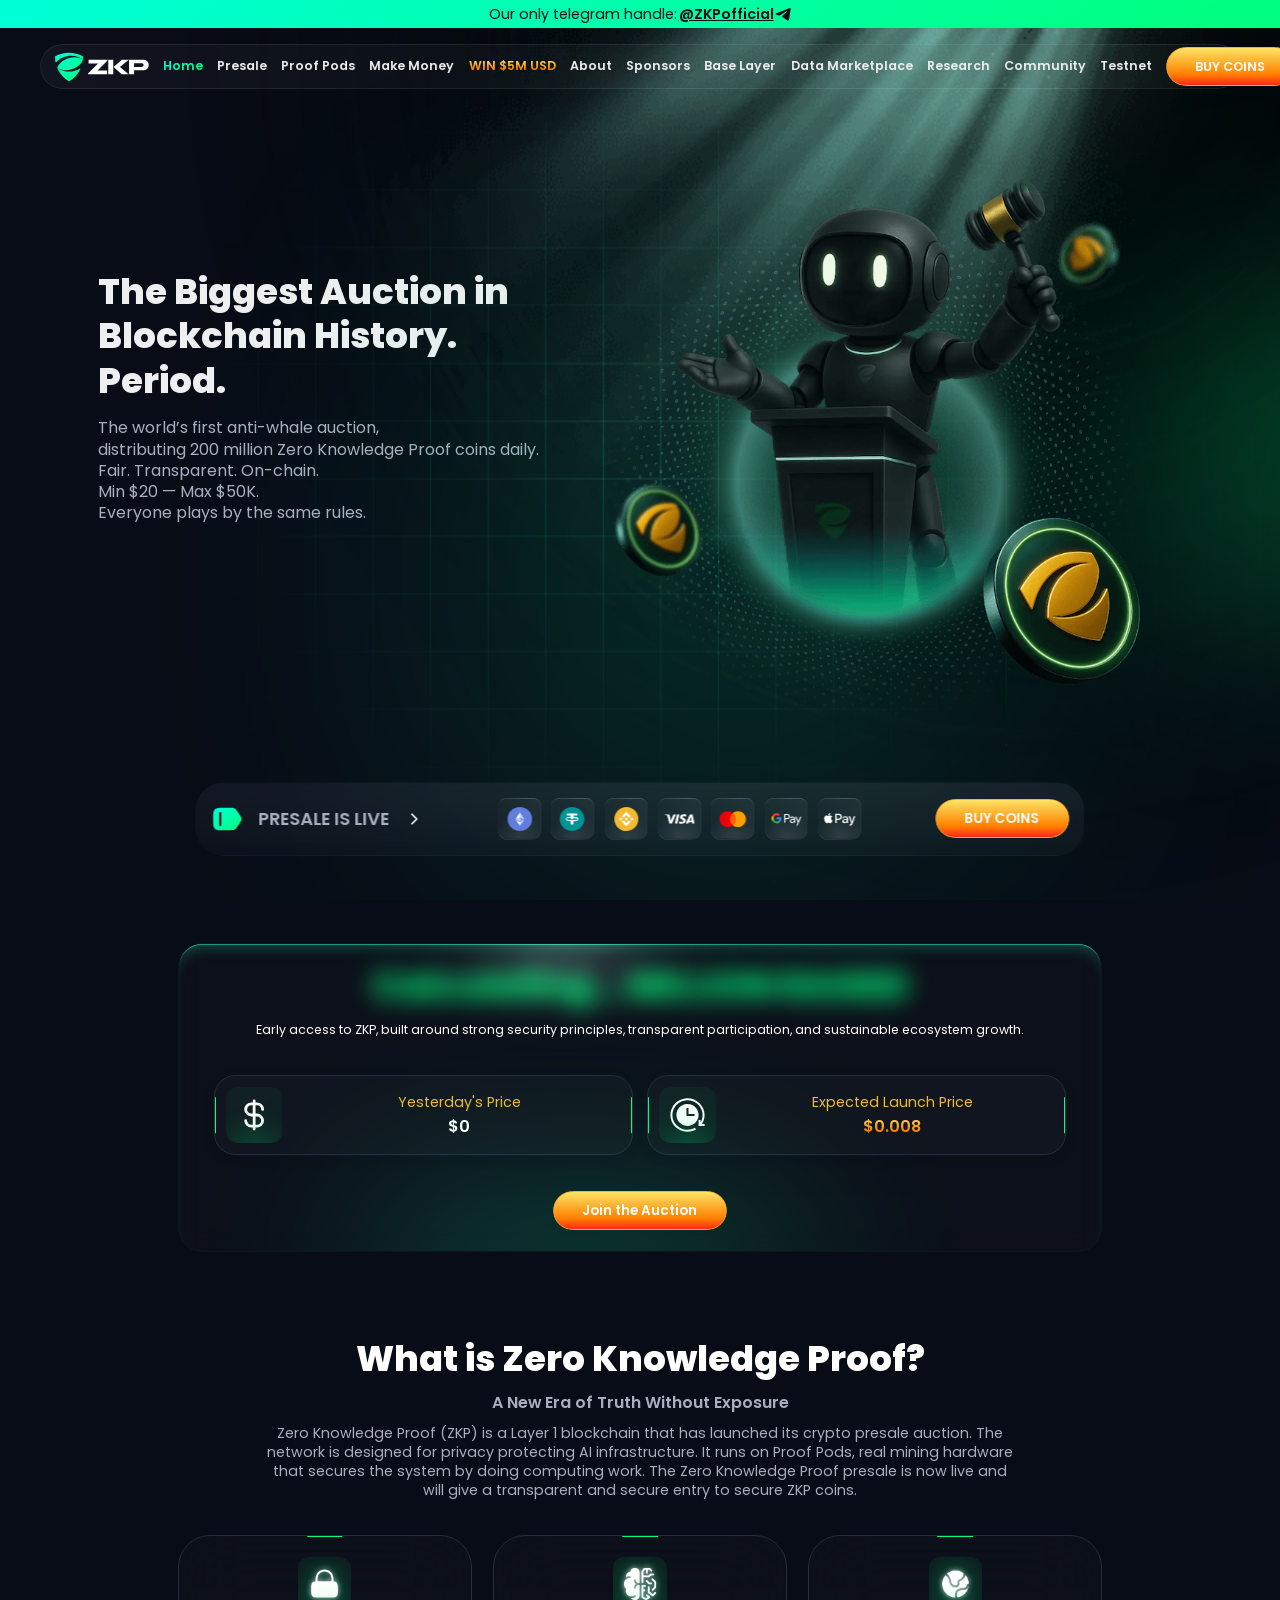
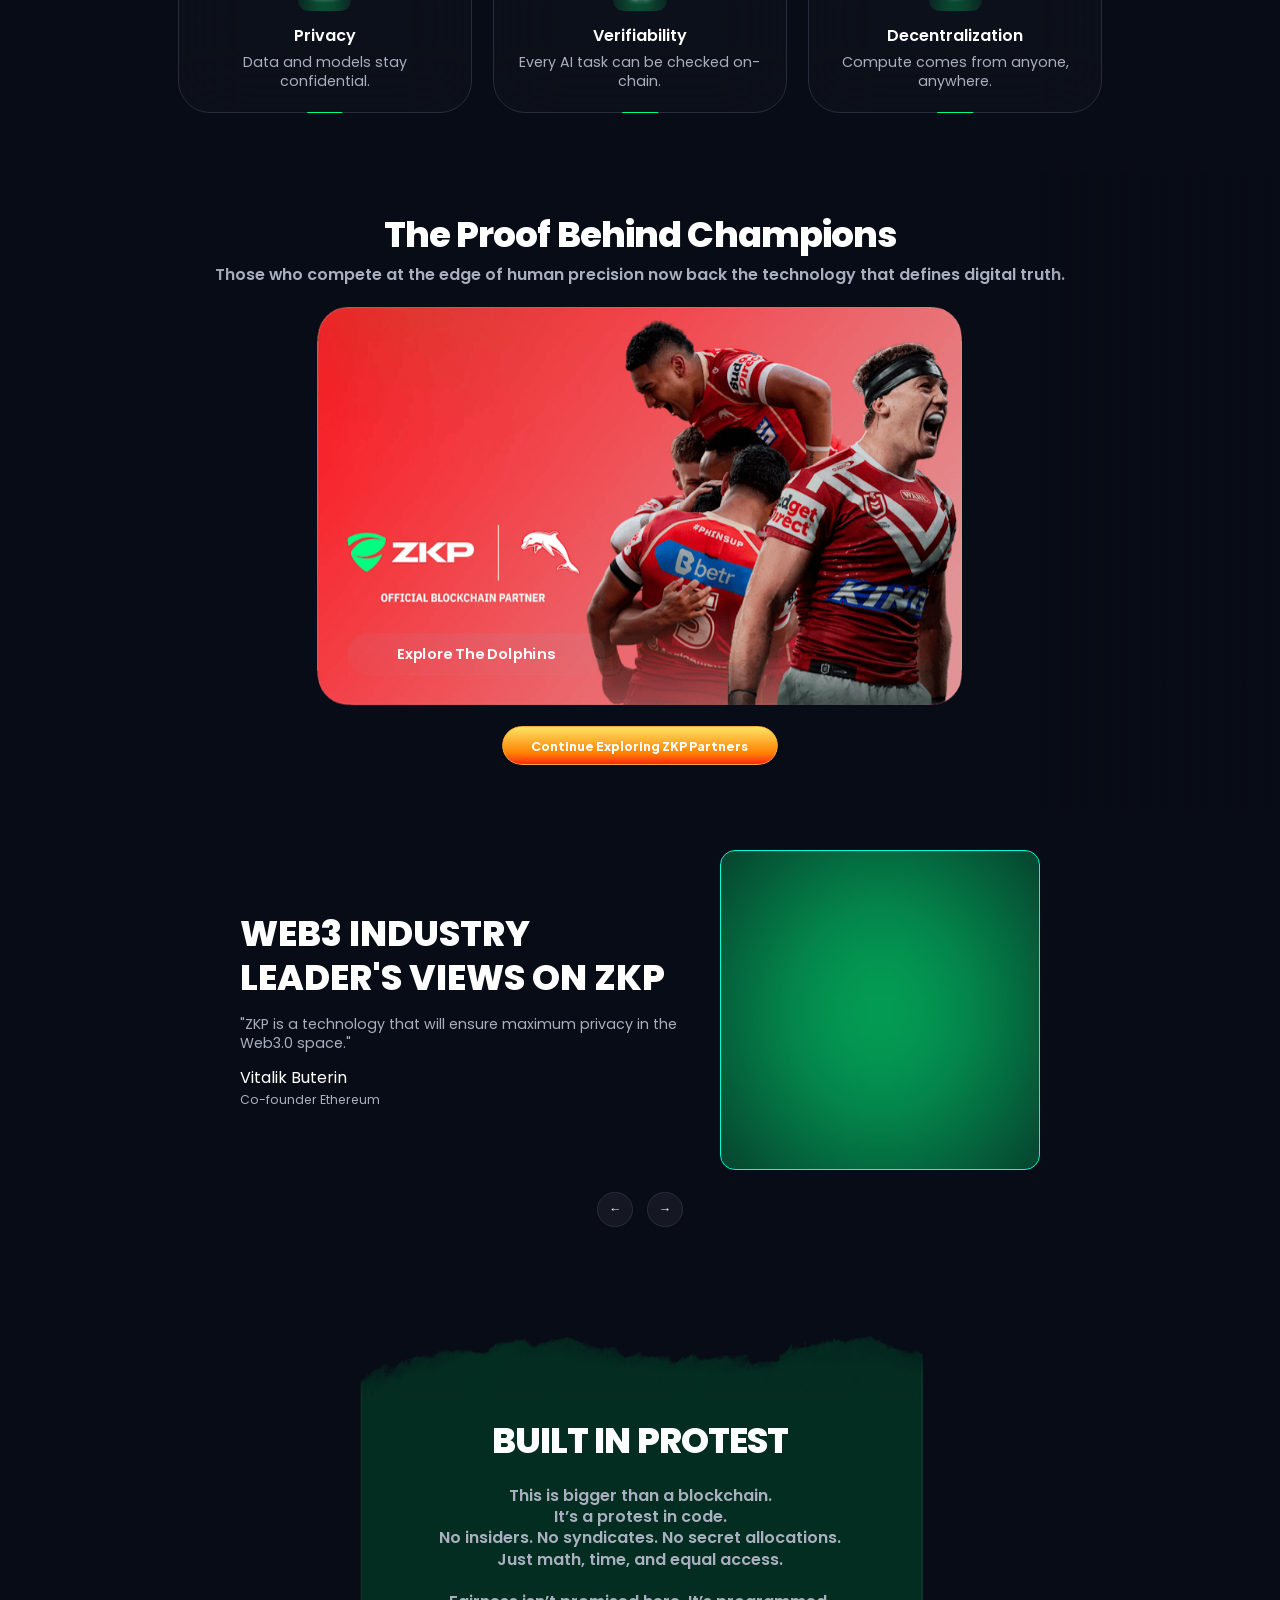
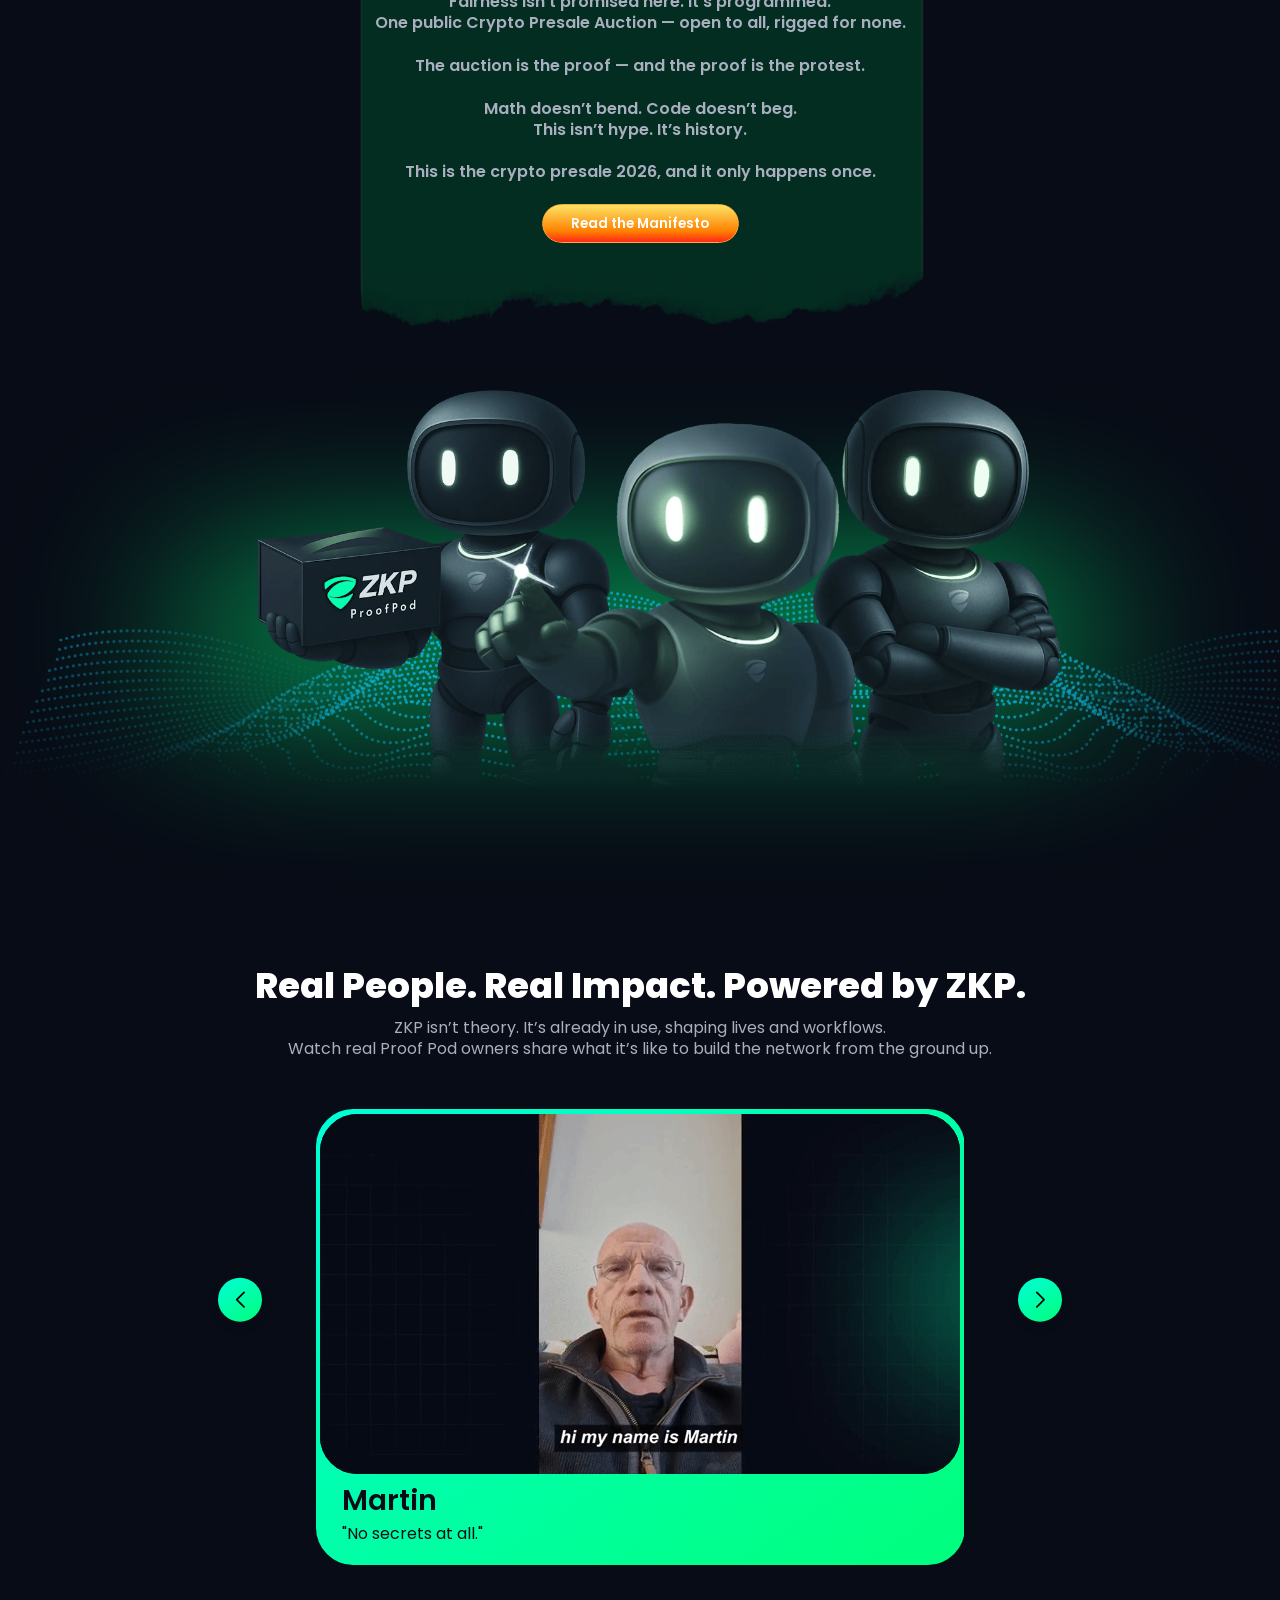
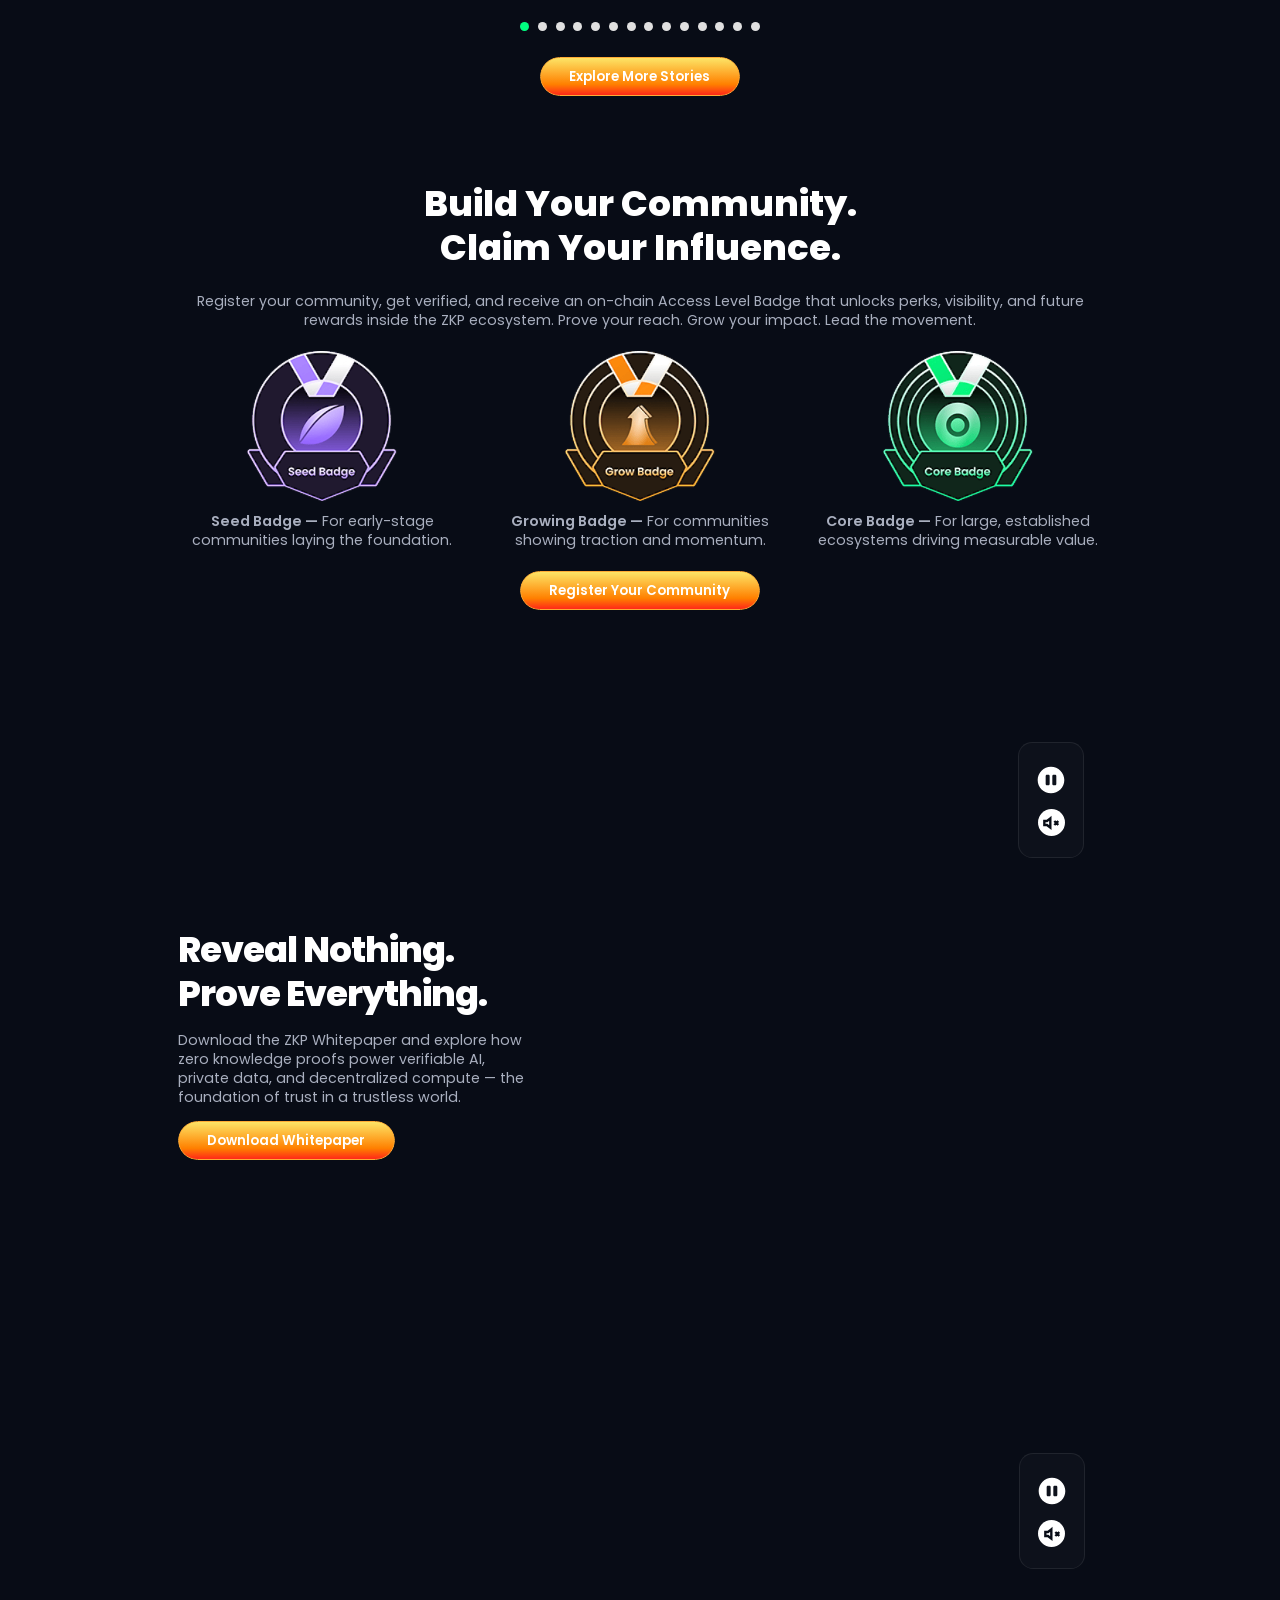
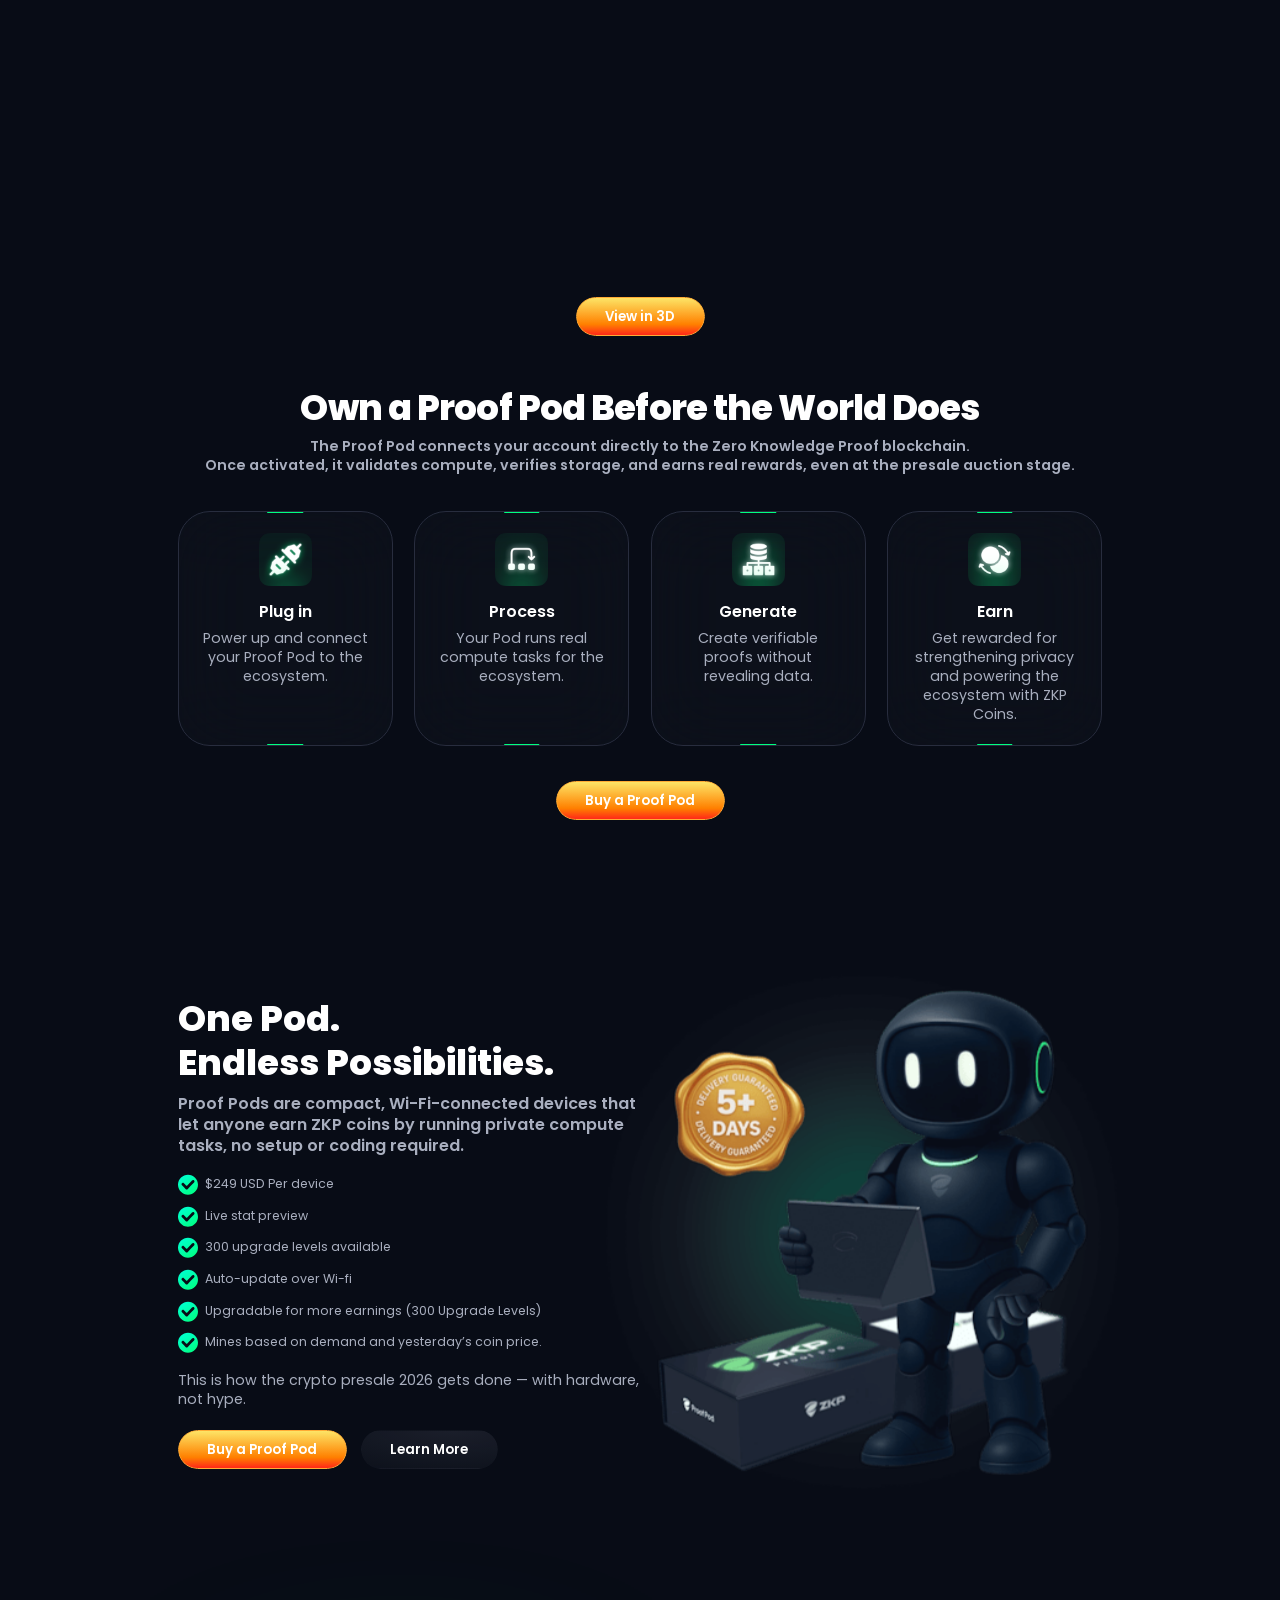
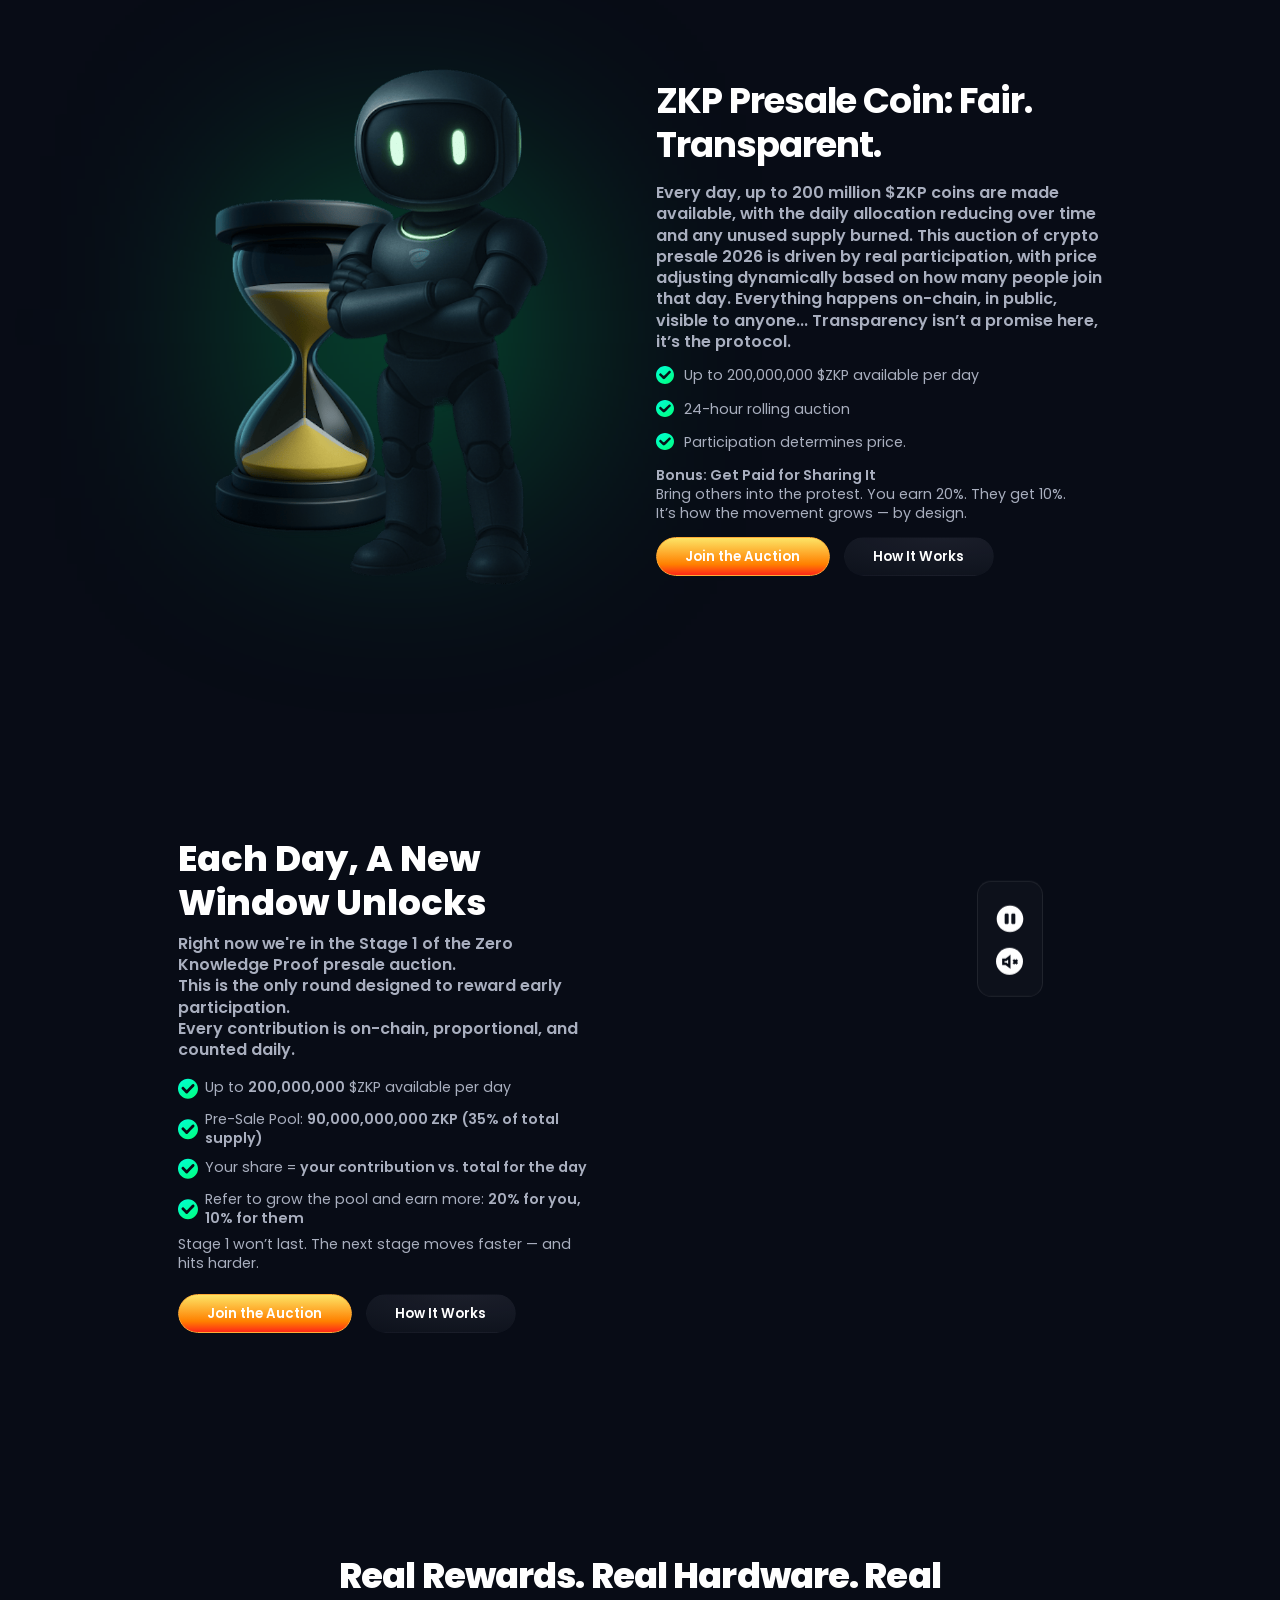
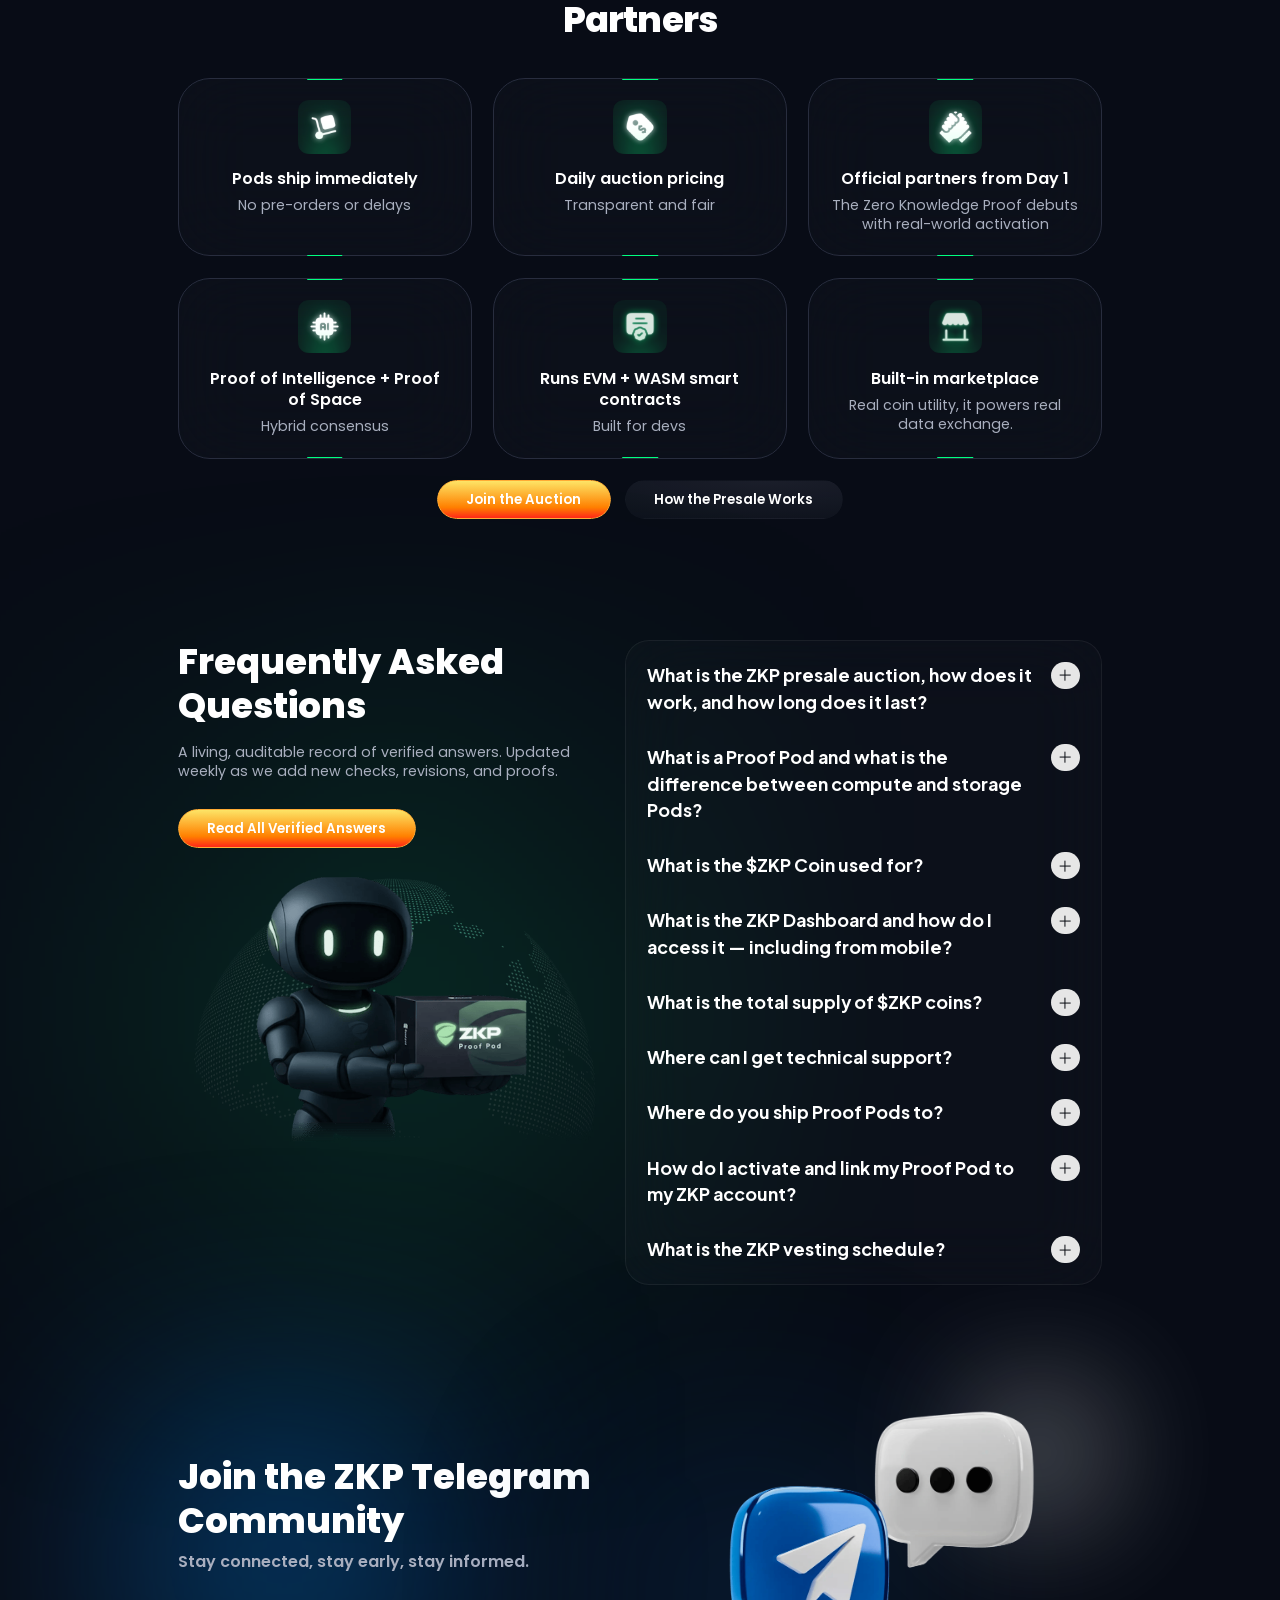
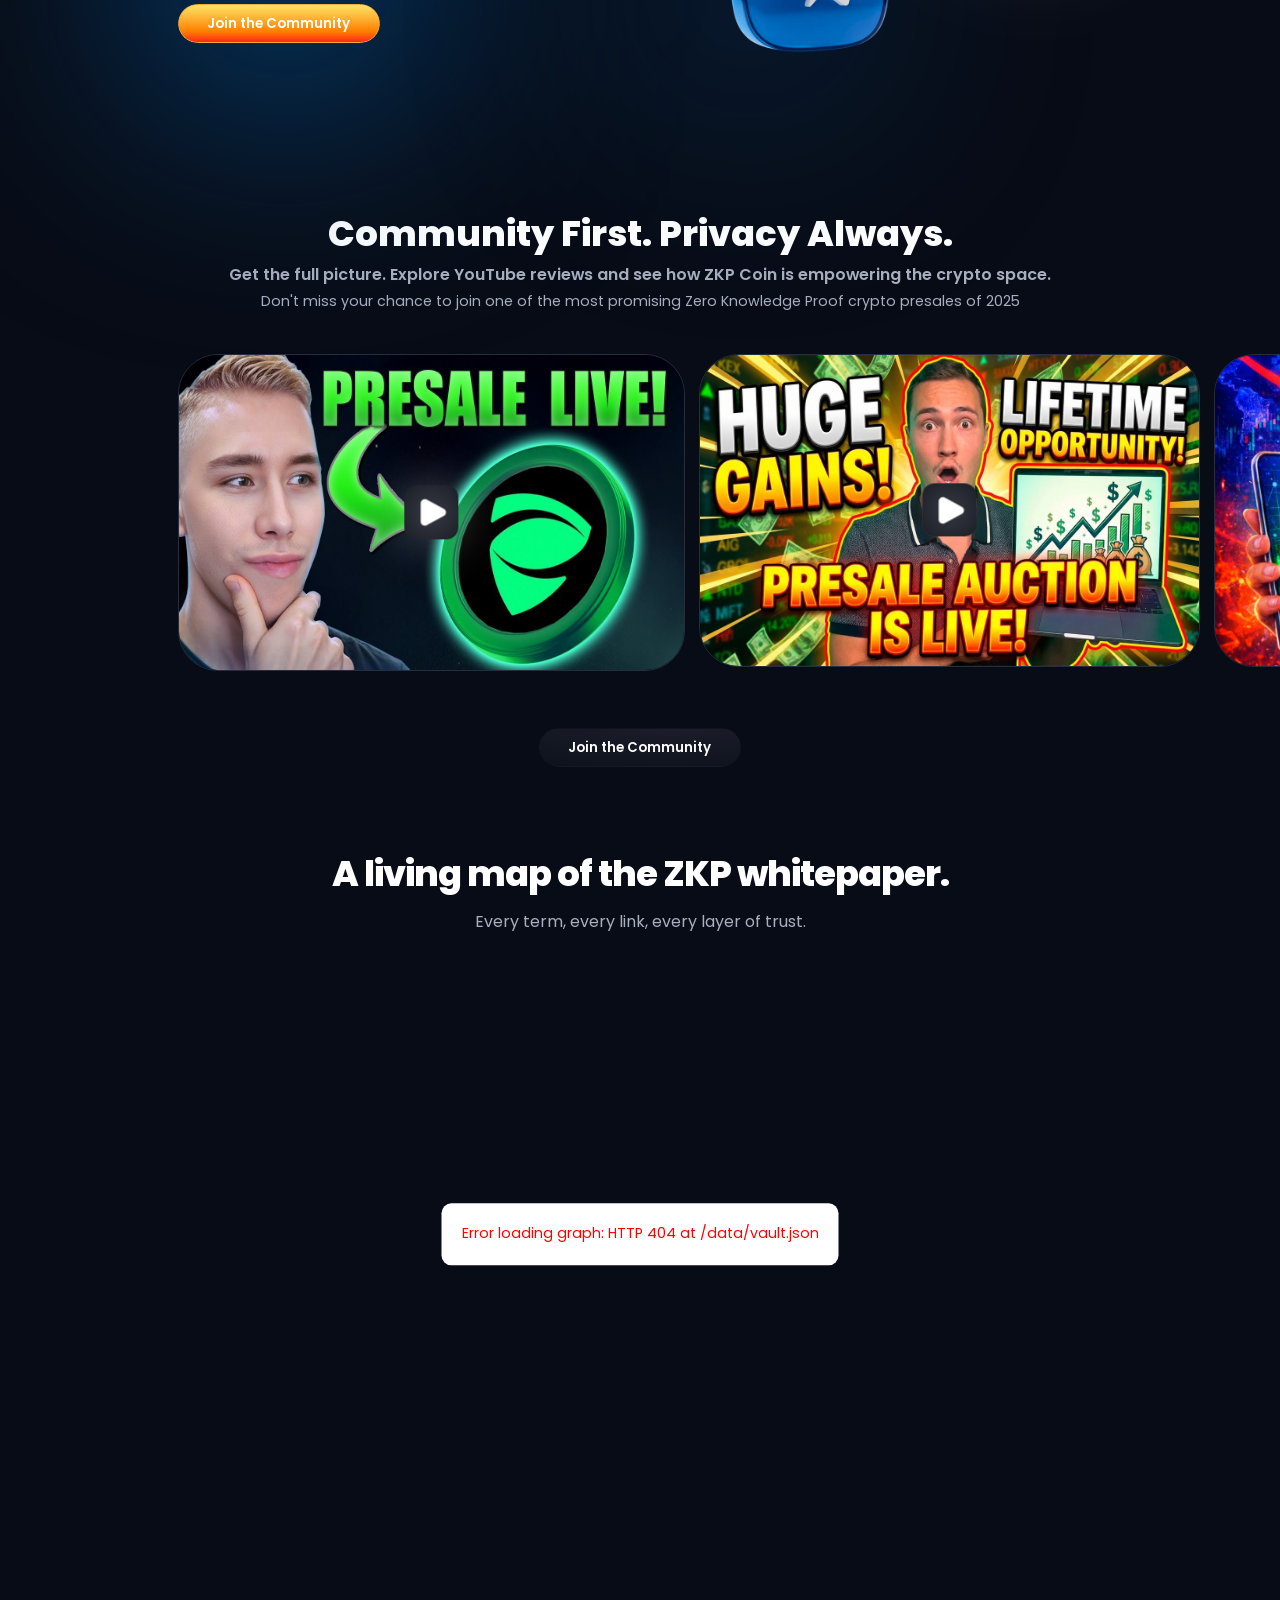
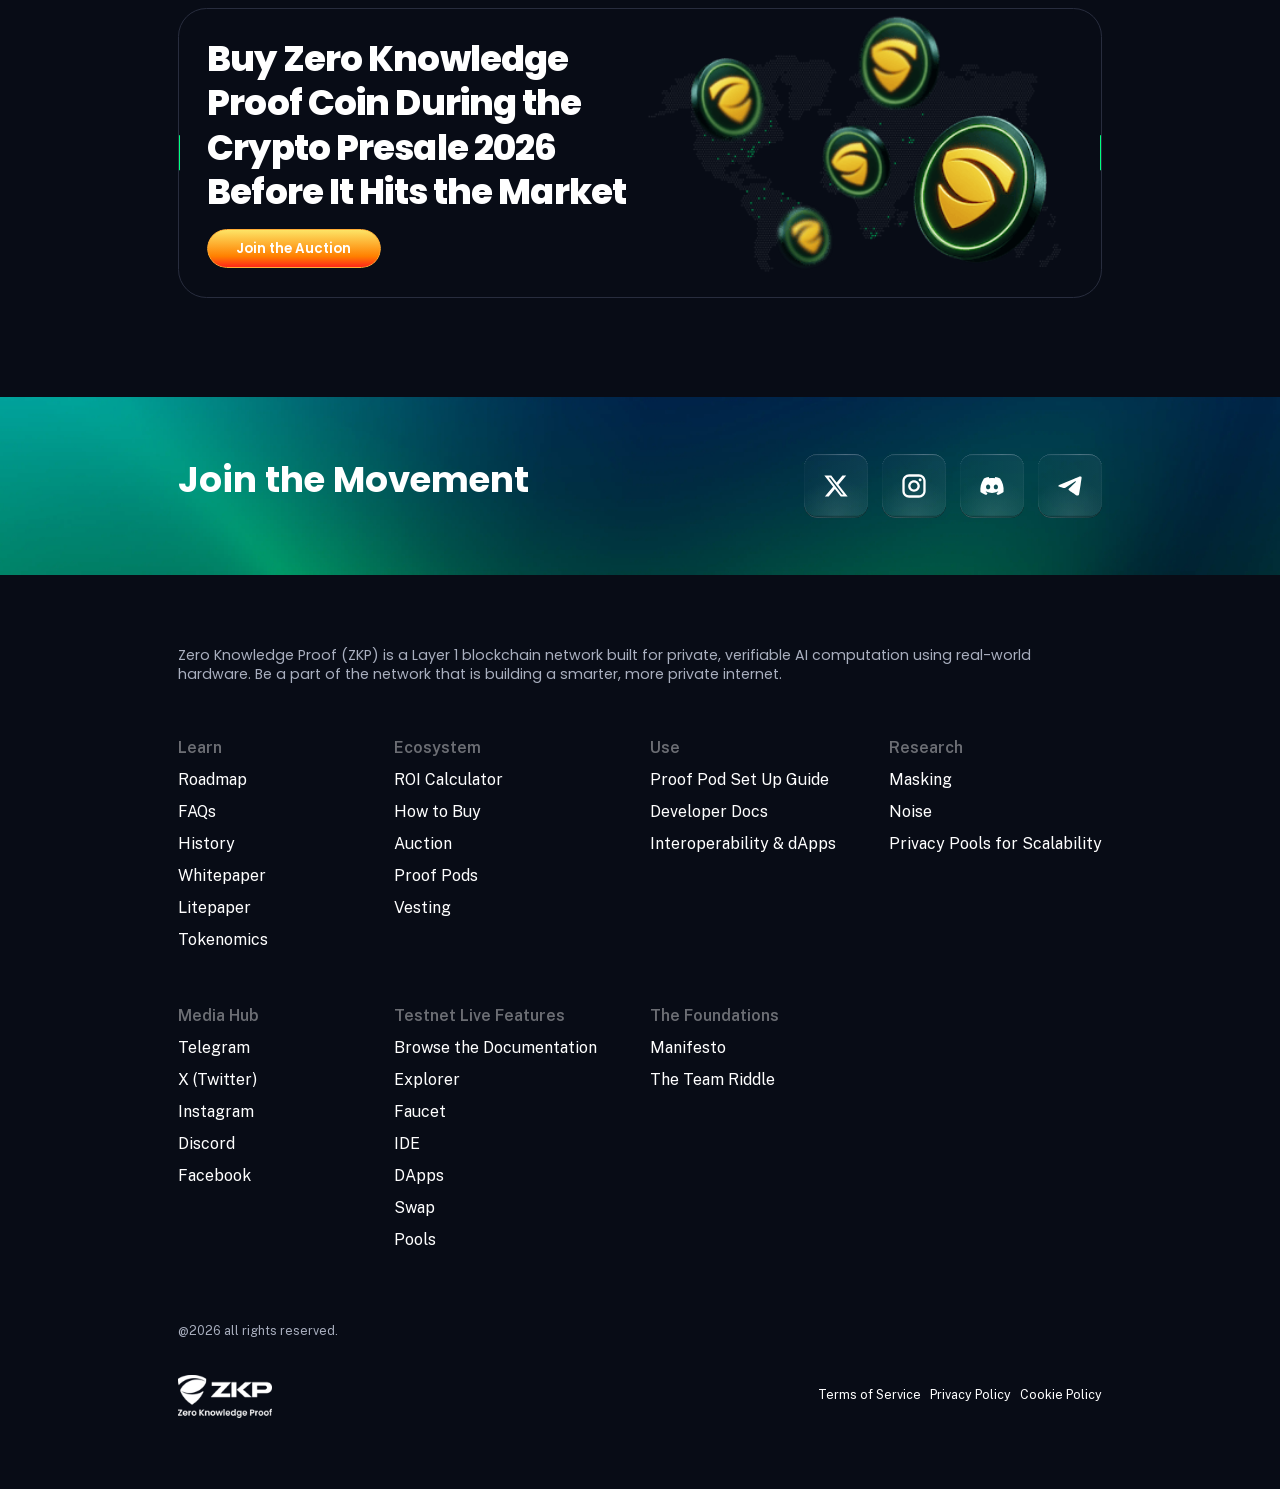
==== commit 404bc89e: "Update index.html" ====
--- a/index.html
+++ b/index.html
@@ -1 +1 @@
-<!DOCTYPE html><html lang="en"><head><meta charset="utf-8"><meta name="viewport" content="width=device-width, initial-scale=1, maximum-scale=1, user-scalable=no"><link rel="preload" href="/_next/static/media/0484562807a97172-s.p.woff2" as="font" crossorigin="" type="font/woff2"><link rel="preload" href="/_next/static/media/36966cca54120369-s.p.woff2" as="font" crossorigin="" type="font/woff2"><link rel="preload" href="/_next/static/media/4c285fdca692ea22-s.p.woff2" as="font" crossorigin="" type="font/woff2"><link rel="preload" href="/_next/static/media/6245472ced48d3be-s.p.woff2" as="font" crossorigin="" type="font/woff2"><link rel="preload" href="/_next/static/media/636a5ac981f94f8b-s.p.woff2" as="font" crossorigin="" type="font/woff2"><link rel="preload" href="/_next/static/media/7108afb8b1381ad1-s.p.woff2" as="font" crossorigin="" type="font/woff2"><link rel="preload" href="/_next/static/media/7db6c35d839a711c-s.p.woff2" as="font" crossorigin="" type="font/woff2"><link rel="preload" href="/_next/static/media/8888a3826f4a3af4-s.p.woff2" as="font" crossorigin="" type="font/woff2"><link rel="preload" href="/_next/static/media/8bf7b2ceda89477b-s.p.woff2" as="font" crossorigin="" type="font/woff2"><link rel="preload" href="/_next/static/media/97d5a7824a841bbd-s.p.ttf" as="font" crossorigin="" type="font/ttf"><link rel="preload" href="/_next/static/media/9e82d62334b205f4-s.p.woff2" as="font" crossorigin="" type="font/woff2"><link rel="preload" href="/_next/static/media/b957ea75a84b6ea7-s.p.woff2" as="font" crossorigin="" type="font/woff2"><link rel="preload" href="/_next/static/media/c85e23305b678b52-s.p.ttf" as="font" crossorigin="" type="font/ttf"><link rel="preload" href="/_next/static/media/ccc60aa9df99e065-s.p.ttf" as="font" crossorigin="" type="font/ttf"><link rel="preload" href="/_next/static/media/cdf3ac965cd99139-s.p.ttf" as="font" crossorigin="" type="font/ttf"><link rel="preload" href="/_next/static/media/eafabf029ad39a43-s.p.woff2" as="font" crossorigin="" type="font/woff2"><link rel="preload" as="image" imagesrcset="https://zkpweb.imgix.net/images/light.webp?w=640&q=75&auto=format,compress 1x, https://zkpweb.imgix.net/images/light.webp?w=1080&q=75&auto=format,compress 2x"><link rel="preload" as="image" imagesrcset="https://zkpweb.imgix.net/images/home/hero-new.webp?w=828&q=75&auto=format,compress 1x, https://zkpweb.imgix.net/images/home/hero-new.webp?w=1920&q=75&auto=format,compress 2x"><link rel="preload" as="image" href="https://play.vidyard.com/wTz4dB581L6wb4GgzViS2U.jpg"><link rel="preload" as="image" href="https://play.vidyard.com/PqX7r2a1wSMqfaZ7FNGTf9.jpg"><link rel="preload" as="image" href="https://play.vidyard.com/1fEd5Zfu4a2nMEegsz7xzh.jpg"><link rel="preload" as="image" href="https://play.vidyard.com/58aLQgrk4m7eeZPietnodr.jpg"><link rel="preload" as="image" href="https://play.vidyard.com/2XkeGrCeLj9kBgY2y8XrPc.jpg"><link rel="preload" as="image" href="https://play.vidyard.com/w1K3gno2uUsAcdF5sN2jbs.jpg"><link rel="preload" as="image" href="https://play.vidyard.com/gJkVsKtZD7uaM2ocdKxX2h.jpg"><link rel="preload" as="image" href="https://play.vidyard.com/gSWxr9z9gMMZWDJT1BSwjq.jpg"><link rel="stylesheet" href="css/ac36f5db5b875ed1.css" data-precedence="next"><link rel="stylesheet" href="css/e5d1744ed76cb479.css" data-precedence="next"><link rel="stylesheet" href="css/45d4f6442d75f756.css" data-precedence="next"><link rel="stylesheet" href="css/5e2652503c0b6322.css" data-precedence="next"><link rel="stylesheet" href="css/ef46db3751d8e999.css" data-precedence="next"><link rel="stylesheet" href="css/80867e788f606bd8.css" data-precedence="next"><link rel="stylesheet" href="css/a9f4317574c90342.css" data-precedence="next"><link rel="stylesheet" href="css/66e101b20bf1ebd3.css" data-precedence="next"><link rel="stylesheet" href="css/364680ce21c8fe7a.css" data-precedence="next"><link rel="stylesheet" href="css/f15be65f7b49551b.css" data-precedence="next"><link rel="stylesheet" href="css/40d7eeffcc6d019a.css" data-precedence="next"><link rel="stylesheet" href="css/0cd801fb71bb01ba.css" data-precedence="next"><link rel="preload" as="script" fetchpriority="low" href="/_next/static/chunks/webpack-d8ef0c1d708fbdc9.js"><script src="js/4bd1b696-eeaba9ddc04ccd5e.js" async="" type="d2bde3b3d4d80416201ae9ae-text/javascript"></script><script src="js/1684-5612b64b78c03494.js" async="" type="d2bde3b3d4d80416201ae9ae-text/javascript"></script><script src="js/main-app-021a52f7be14fb8d.js" async="" type="d2bde3b3d4d80416201ae9ae-text/javascript"></script><script src="js/3063-e11af7b205e82f7d.js" async="" type="d2bde3b3d4d80416201ae9ae-text/javascript"></script><script src="js/6874-7a296e984f0e7727.js" async="" type="d2bde3b3d4d80416201ae9ae-text/javascript"></script><script src="js/1187-b0c6e3a4cdd1ee09.js" async="" type="d2bde3b3d4d80416201ae9ae-text/javascript"></script><script src="js/3464-2048c19d0068ba5e.js" async="" type="d2bde3b3d4d80416201ae9ae-text/javascript"></script><script src="js/7774-0a80b7540fb04b2c.js" async="" type="d2bde3b3d4d80416201ae9ae-text/javascript"></script><script src="js/7928-1ee2511597f54363.js" async="" type="d2bde3b3d4d80416201ae9ae-text/javascript"></script><script src="js/3556-d4fb9dd2aa4b2f6b.js" async="" type="d2bde3b3d4d80416201ae9ae-text/javascript"></script><script src="js/layout-e67797be0e39b16f.js" async="" type="d2bde3b3d4d80416201ae9ae-text/javascript"></script><script src="js/b536a0f1-1a270b171481269e.js" async="" type="d2bde3b3d4d80416201ae9ae-text/javascript"></script><script src="js/bd904a5c-07fcb6d6922baad0.js" async="" type="d2bde3b3d4d80416201ae9ae-text/javascript"></script><script src="js/1329d575-99268385fe2cfc78.js" async="" type="d2bde3b3d4d80416201ae9ae-text/javascript"></script><script src="js/2780-38861ed10db1310e.js" async="" type="d2bde3b3d4d80416201ae9ae-text/javascript"></script><script src="js/9911-efc469f564369c00.js" async="" type="d2bde3b3d4d80416201ae9ae-text/javascript"></script><script src="js/7507-d690c925b27c4103.js" async="" type="d2bde3b3d4d80416201ae9ae-text/javascript"></script><script src="js/7070-df7b7a1dbd556a44.js" async="" type="d2bde3b3d4d80416201ae9ae-text/javascript"></script><script src="js/page-d256f8dd3190a373.js" async="" type="d2bde3b3d4d80416201ae9ae-text/javascript"></script><script src="js/error-65d44e00243d339e.js" async="" type="d2bde3b3d4d80416201ae9ae-text/javascript"></script><script src="js/e.js" async="" type="d2bde3b3d4d80416201ae9ae-text/javascript"></script><link rel="preload" as="image" href="https://play.vidyard.com/1YJhF97YtZ7Dt6nVX2mWkP.jpg"><link rel="preload" as="image" href="https://play.vidyard.com/8DrfXmcJsaKQwAGZhNpawv.jpg"><link rel="preload" as="image" href="https://play.vidyard.com/sCnR4uATe8fjTTm5nzpiu5.jpg"><link rel="preload" as="image" href="https://play.vidyard.com/e14LJxjNH5L424FuQLTMEC.jpg"><link rel="preload" as="image" href="https://play.vidyard.com/ztzDX26sY6WgWs79sjzKhF.jpg"><link rel="preload" as="image" href="https://play.vidyard.com/B1pdE3Y2EmWPJXV7gJYGyv.jpg"><link rel="preload" as="image" href="https://play.vidyard.com/1zgruQEmeUci8HY5cPBZDA.jpg"><link rel="preload" as="image" href="https://play.vidyard.com/ryzgGg32F6xnrAPMUD5dz6.jpg"><link rel="preload" as="image" href="https://play.vidyard.com/BTMTQnoC4T1n3hRPoDbitM.jpg"><link rel="preload" as="image" href="https://play.vidyard.com/7ByjzymPCFWLepRoF9oYW1.jpg"><link rel="preload" as="image" href="https://play.vidyard.com/vj2LZu15F5NKdiR1JbEKp4.jpg"><link rel="preload" as="image" href="https://play.vidyard.com/M6DbD9MUGd4JMgLc4u1ji5.jpg"><link rel="preload" as="image" href="https://play.vidyard.com/NQKHVjwuVjDCZnaJyPbrN6.jpg"><link rel="preload" as="image" href="https://play.vidyard.com/fRjr4njNBkfjsqKR4WVRuE.jpg"><link rel="preload" as="image" href="https://play.vidyard.com/3NF8XNGURM21WFojmzP9Rw.jpg"><link rel="preload" as="image" href="https://play.vidyard.com/rCfNwEtmCXikgdJxBNjqzi.jpg"><link rel="preload" as="image" href="https://play.vidyard.com/ntJc54tHvLw5fo4be2uqug.jpg"><link rel="preload" as="image" href="https://play.vidyard.com/hCnfdu1UbLukV6aoTf7UX8.jpg"><link rel="preload" as="image" href="https://play.vidyard.com/1segSJKq6fQ3Df6yVYHtxC.jpg"><link rel="preload" as="image" href="https://play.vidyard.com/Gi3w2bBaLNpFpVLwgiXBJu.jpg"><link rel="preload" href="https://www.googletagmanager.com/gtag/js?id=G-JND0VJ8JE8" as="script"><meta name="next-size-adjust" content=""><script type="d2bde3b3d4d80416201ae9ae-text/javascript">(self.__next_s=self.__next_s||[]).push([0,{"children":"window.dataLayer = window.dataLayer || [];","id":"datalayer-init"}])</script><script type="d2bde3b3d4d80416201ae9ae-text/javascript">(self.__next_s=self.__next_s||[]).push([0,{"children":"(function(w,d,s,l,i){w[l]=w[l]||[];w[l].push({'gtm.start':\nnew Date().getTime(),event:'gtm.js'});var f=d.getElementsByTagName(s)[0],\nj=d.createElement(s),dl=l!='dataLayer'?'&l='+l:'';j.async=true;j.src=\n'https://www.googletagmanager.com/gtm.js?id='+i+dl;f.parentNode.insertBefore(j,f);\n})(window,document,'script','dataLayer','GTM-TZ9PLH69');","id":"gtm-script"}])</script><script type="application/ld+json">{"@context":"https://schema.org","@type":"Organization","name":"Zero Knowledge Proof","description":"Zero Knowledge Proof (ZKP) is a crypto project launching its presale auction, where anyone can buy ZKP coins. It’s designed to be fair, transparent, and verifiable built in protest, proven in math.","url":"https://zkp.com/","logo":{"@type":"ImageObject","url":"https://zkpweb.imgix.net/logo-white-green.svg"}}</script><title>Zero Knowledge Proof (ZKP) | Layer 1 Crypto Presale Auction</title><meta name="description" content="Join the biggest ZKP crypto token auction backed by leading builders and powered by believers. Secure your position in the next wave of zero knowledge blockchain."><link rel="canonical" href="https://zkp.com"><link rel="icon" href="images/favicon.ico" type="image/x-icon" sizes="120x120"><link rel="icon" href="images/icon.png" type="image/png" sizes="40x40"><link rel="apple-touch-icon" href="images/apple-icon.png" type="image/png" sizes="40x40"><script type="d2bde3b3d4d80416201ae9ae-text/javascript">document.querySelectorAll('body link[rel="icon"], body link[rel="apple-touch-icon"]').forEach(el => document.head.appendChild(el))</script><script src="js/polyfills-42372ed130431b0a.js" nomodule="" type="d2bde3b3d4d80416201ae9ae-text/javascript"></script></head><body class="__variable_646807 __variable_3a41d0 __variable_dd5b2f __variable_82274d __variable_579b53 __variable_5b3e77 __variable_e3107b __variable_9b9fd1 antialiased"><a class="style_fixedtop__HPKEA" href="https://t.me/ZKPofficial"><h3 class="style_text__JYRwQ style_md__y_RGj !text-[#080C16]"><span>Our only telegram handle: <b>@ZKPofficial</b><img alt="Telegram Verified" loading="lazy" width="12" height="12" decoding="async" data-nimg="1" style="color:transparent" srcset="images/telegram-dark_1.svg 1x, images/telegram-dark.svg 2x" src="images/telegram-dark.svg"></span></h3></a><header class="style_newheader__qm9vf"><a class="style_logo__y2UL1" href="/"><img alt="ZPK" loading="lazy" width="105" height="32" decoding="async" data-nimg="1" class="style_logoImage__0sd0T" style="color:transparent" srcset="images/logo-white-green_1.svg 1x, images/logo-white-green.svg 2x" src="images/logo-white-green.svg"></a><nav class="style_nav__0nm9s"><ul><li><a class="style_navItem__zmtYp style_active__kkMu1" data-text="Home">Home</a></li><li><a class="style_navItem__zmtYp" data-text="Presale">Presale</a></li><li><a class="style_navItem__zmtYp" data-text="Proof Pods">Proof Pods</a></li><li><a class="style_navItem__zmtYp" data-text="Make Money">Make Money</a></li><li><a class="style_navItem__zmtYp style_gradientText___TG3d" data-text="WIN $5M USD">WIN $5M USD</a></li><li><a class="style_navItem__zmtYp" data-text="About">About</a></li><li><a class="style_navItem__zmtYp" data-text="Sponsors">Sponsors</a></li><li><a class="style_navItem__zmtYp" data-text="Base Layer">Base Layer</a></li><li><a class="style_navItem__zmtYp" data-text="Data Marketplace">Data Marketplace</a></li><li><a class="style_navItem__zmtYp" data-text="Research">Research</a></li><li><a class="style_navItem__zmtYp" data-text="Community">Community</a></li><li><a class="style_navItem__zmtYp" data-text="Testnet">Testnet</a></li></ul></nav><div class="style_rightActions__V_2fv"><a class="style_button__yccIB style_primary__fVe4_ flex text-md cursor-pointer justify-center items-center border lg:px-8 px-6  font-bold duration-100 ease-in-out hover:shadow-2xl shadow-white  rounded-full min-w-max style_button__J84sR" href="conn/form/index.htmll">BUY COINS</a><div><div class="style_newhamburger__dATmZ"><div class="style_hamburgerIcon__ZjTaV"><span></span><span></span><span></span></div></div></div></div></header><div class="style_dropdown__yE1I9"></div><div class="style_backdrop__L2ATe"></div><nav class="style_mobilemenu__v1lRC"><div class="style_content__QpZ6e"><div class="style_mobileHeader__BYjD4"><div class="style_titleContainer__yTUQv"><h4 class="style_text__JYRwQ style_lg__nuTsF">Main Menu</h4></div></div><ul class="style_navList__TLff8"><li><a class="style_navItem__S7f6x style_active__L_Rzv" href="/"><div class="style_imgContainer__S2dqV"><img alt="icon" loading="lazy" width="17" height="17" decoding="async" data-nimg="1" style="color:transparent" srcset="images/home-icon_1.svg 1x, images/home-icon.svg 2x" src="images/home-icon.svg"></div><div class="flex items-center gap-1"><span class="style_text__JYRwQ style_md__y_RGj">Home<!-- --> </span></div></a></li><li><a class="style_navItem__S7f6x" href="/auction"><div class="style_imgContainer__S2dqV"><img alt="icon" loading="lazy" width="17" height="17" decoding="async" data-nimg="1" style="color:transparent" srcset="images/auction-icon_1.svg 1x, images/auction-icon.svg 2x" src="images/auction-icon.svg"></div><div class="flex items-center gap-1"><span class="style_text__JYRwQ style_md__y_RGj">Presale<!-- --> </span></div><svg class="style_chevron__lyARl" xmlns="http://www.w3.org/2000/svg" width="23" height="23" viewBox="0 0 20 20" fill="none"><path d="M7.5 15L12.5 10L7.5 5" stroke="white" stroke-width="1.66667" stroke-linecap="round" stroke-linejoin="round"></path></svg></a></li><li><a class="style_navItem__S7f6x" href="/proof-pods"><div class="style_imgContainer__S2dqV"><img alt="icon" loading="lazy" width="17" height="17" decoding="async" data-nimg="1" style="color:transparent" srcset="images/proof-pods-icon_1.svg 1x, images/proof-pods-icon.svg 2x" src="images/proof-pods-icon.svg"></div><div class="flex items-center gap-1"><span class="style_text__JYRwQ style_md__y_RGj">Proof Pods<!-- --> </span></div><svg class="style_chevron__lyARl" xmlns="http://www.w3.org/2000/svg" width="23" height="23" viewBox="0 0 20 20" fill="none"><path d="M7.5 15L12.5 10L7.5 5" stroke="white" stroke-width="1.66667" stroke-linecap="round" stroke-linejoin="round"></path></svg></a></li><li><a class="style_navItem__S7f6x" href="/make-money"><div class="style_imgContainer__S2dqV"><img alt="icon" loading="lazy" width="17" height="17" decoding="async" data-nimg="1" style="color:transparent" srcset="images/make-money-icon_1.svg 1x, images/make-money-icon.svg 2x" src="images/make-money-icon.svg"></div><div class="flex items-center gap-1"><span class="style_text__JYRwQ style_md__y_RGj">Make Money<!-- --> </span></div></a></li><li><a class="style_navItem__S7f6x" href="/giveaway"><div class="style_imgContainer__S2dqV"><img alt="icon" loading="lazy" width="17" height="17" decoding="async" data-nimg="1" style="color:transparent" srcset="images/dollar-icon_1.svg 1x, images/dollar-icon.svg 2x" src="images/dollar-icon.svg"></div><div class="flex items-center gap-1"><span class="style_text__JYRwQ style_md__y_RGj style_gradientText__JHKCD">WIN $5M USD<!-- --> </span></div></a></li><li><a class="style_navItem__S7f6x" href="/about"><div class="style_imgContainer__S2dqV"><img alt="icon" loading="lazy" width="17" height="17" decoding="async" data-nimg="1" style="color:transparent" srcset="images/about-icon_1.svg 1x, images/about-icon.svg 2x" src="images/about-icon.svg"></div><div class="flex items-center gap-1"><span class="style_text__JYRwQ style_md__y_RGj">About<!-- --> </span></div><svg class="style_chevron__lyARl" xmlns="http://www.w3.org/2000/svg" width="23" height="23" viewBox="0 0 20 20" fill="none"><path d="M7.5 15L12.5 10L7.5 5" stroke="white" stroke-width="1.66667" stroke-linecap="round" stroke-linejoin="round"></path></svg></a></li><li><a class="style_navItem__S7f6x" href="/sponsors"><div class="style_imgContainer__S2dqV"><img alt="icon" loading="lazy" width="17" height="17" decoding="async" data-nimg="1" style="color:transparent" srcset="images/sponsors-icon_1.svg 1x, images/sponsors-icon.svg 2x" src="images/sponsors-icon.svg"></div><div class="flex items-center gap-1"><span class="style_text__JYRwQ style_md__y_RGj">Sponsors<!-- --> </span></div><svg class="style_chevron__lyARl" xmlns="http://www.w3.org/2000/svg" width="23" height="23" viewBox="0 0 20 20" fill="none"><path d="M7.5 15L12.5 10L7.5 5" stroke="white" stroke-width="1.66667" stroke-linecap="round" stroke-linejoin="round"></path></svg></a></li><li><a class="style_navItem__S7f6x" href="/zkp-base-layer"><div class="style_imgContainer__S2dqV"><img alt="icon" loading="lazy" width="17" height="17" decoding="async" data-nimg="1" style="color:transparent" srcset="images/zkp-base-layer-icon_1.svg 1x, images/zkp-base-layer-icon.svg 2x" src="images/zkp-base-layer-icon.svg"></div><div class="flex items-center gap-1"><span class="style_text__JYRwQ style_md__y_RGj">Base Layer<!-- --> </span></div><svg class="style_chevron__lyARl" xmlns="http://www.w3.org/2000/svg" width="23" height="23" viewBox="0 0 20 20" fill="none"><path d="M7.5 15L12.5 10L7.5 5" stroke="white" stroke-width="1.66667" stroke-linecap="round" stroke-linejoin="round"></path></svg></a></li><li><a class="style_navItem__S7f6x" href="#"><div class="style_imgContainer__S2dqV"><img alt="icon" loading="lazy" width="17" height="17" decoding="async" data-nimg="1" style="color:transparent" srcset="images/data-marketplace-icon_1.svg 1x, images/data-marketplace-icon.svg 2x" src="images/data-marketplace-icon.svg"></div><div class="flex items-center gap-1"><span class="style_text__JYRwQ style_md__y_RGj">Data Marketplace<!-- --> </span></div><svg class="style_chevron__lyARl" xmlns="http://www.w3.org/2000/svg" width="23" height="23" viewBox="0 0 20 20" fill="none"><path d="M7.5 15L12.5 10L7.5 5" stroke="white" stroke-width="1.66667" stroke-linecap="round" stroke-linejoin="round"></path></svg></a></li><li><a class="style_navItem__S7f6x" href="/research"><div class="style_imgContainer__S2dqV"><img alt="icon" loading="lazy" width="17" height="17" decoding="async" data-nimg="1" style="color:transparent" srcset="images/research-icon_1.svg 1x, images/research-icon.svg 2x" src="images/research-icon.svg"></div><div class="flex items-center gap-1"><span class="style_text__JYRwQ style_md__y_RGj">Research<!-- --> </span></div><svg class="style_chevron__lyARl" xmlns="http://www.w3.org/2000/svg" width="23" height="23" viewBox="0 0 20 20" fill="none"><path d="M7.5 15L12.5 10L7.5 5" stroke="white" stroke-width="1.66667" stroke-linecap="round" stroke-linejoin="round"></path></svg></a></li><li><a class="style_navItem__S7f6x" href="/community"><div class="style_imgContainer__S2dqV"><img alt="icon" loading="lazy" width="17" height="17" decoding="async" data-nimg="1" style="color:transparent" srcset="images/community-icon_1.svg 1x, images/community-icon.svg 2x" src="images/community-icon.svg"></div><div class="flex items-center gap-1"><span class="style_text__JYRwQ style_md__y_RGj">Community<!-- --> </span></div><svg class="style_chevron__lyARl" xmlns="http://www.w3.org/2000/svg" width="23" height="23" viewBox="0 0 20 20" fill="none"><path d="M7.5 15L12.5 10L7.5 5" stroke="white" stroke-width="1.66667" stroke-linecap="round" stroke-linejoin="round"></path></svg></a></li><li><a class="style_navItem__S7f6x" href="/zkp-testnet"><div class="style_imgContainer__S2dqV"><img alt="icon" loading="lazy" width="17" height="17" decoding="async" data-nimg="1" style="color:transparent" srcset="images/testnet-icon_1.svg 1x, images/testnet-icon.svg 2x" src="images/testnet-icon.svg"></div><div class="flex items-center gap-1"><span class="style_text__JYRwQ style_md__y_RGj">Testnet<!-- --> </span></div><svg class="style_chevron__lyARl" xmlns="http://www.w3.org/2000/svg" width="23" height="23" viewBox="0 0 20 20" fill="none"><path d="M7.5 15L12.5 10L7.5 5" stroke="white" stroke-width="1.66667" stroke-linecap="round" stroke-linejoin="round"></path></svg></a></li><div class="style_imageWrapper__rIjGm"><img alt="ZKP Robot" loading="lazy" width="800" height="600" decoding="async" data-nimg="1" class="style_megaImage__vXzxJ" style="color:transparent" srcset="images/megamenu-robot_1.png 1x, images/megamenu-robot.png 2x" src="images/megamenu-robot.png"></div></ul><div class="style_footer___XT2a"><a class="style_footerButton__Y0w_w" href="conn/form/index.htmll">Join the Auction</a><div class="style_socialContainer__HLxRZ"><span class="style_text__JYRwQ style_md__y_RGj">Explore Community</span><div class="style_socials__Xntk2"><a target="_blank" href="https://t.me/ZKPofficial"><img alt="Telegram" loading="lazy" width="14" height="14" decoding="async" data-nimg="1" style="color:transparent" srcset="images/telegram-white_1.svg 1x, images/telegram-white.svg 2x" src="images/telegram-white.svg"></a><a target="_blank" href="https://x.com/ZKPofficial"><img alt="X" loading="lazy" width="14" height="14" decoding="async" data-nimg="1" style="color:transparent" srcset="images/x-white_1.svg 1x, images/x-white.svg 2x" src="images/x-white.svg"></a><a target="_blank" href="https://discord.gg/SQZhsYBNdV"><img alt="Discord" loading="lazy" width="14" height="14" decoding="async" data-nimg="1" style="color:transparent" srcset="images/discord-white_1.svg 1x, images/discord-white.svg 2x" src="images/discord-white.svg"></a><a target="_blank" href="https://www.facebook.com/profile.php?id=61584335844271"><img alt="Facebook" loading="lazy" width="14" height="14" decoding="async" data-nimg="1" style="color:transparent" srcset="images/facebook-white_1.svg 1x, images/facebook-white.svg 2x" src="images/facebook-white.svg"></a></div></div></div></div></nav><main><section class="style_homehero2__Gu8KO"><img alt="Light" width="500" height="500" decoding="async" data-nimg="1" class="style_lightImg__VizFy" style="color:transparent" srcset="images/light_1.webp 1x, images/light.webp 2x" src="images/light.webp"><div class="swiper style_swiper__s13Gp" id="howtoSwiper"><div class="swiper-wrapper"><div class="swiper-slide style_slide__mHMn9 transition-[opacity] cursor-pointer"><div class="style_container__zrq19"><div class="style_contentWrapper___JEwG"><div class="style_content__HiBQ1"><div class="style_contentLeft__CIjlU"><span class="style_text__JYRwQ style_xl__d23DK style_title__MJ3EF">The Biggest Auction in Blockchain History. Period.</span><p class="style_text__JYRwQ style_lg__nuTsF style_desc__ZjKzE">The world’s first anti-whale auction, <br>distributing 200 million Zero Knowledge Proof coins daily.<!-- --> <br>Fair. Transparent. On-chain. <br>Min $20 — Max $50K. <br>Everyone plays by the same rules.</p></div><div class="style_contentRight__flK1d"><img alt="hero" width="800" height="600" decoding="async" data-nimg="1" class="style_image__VPx3l" style="color:transparent" srcset="images/hero-new_1.webp 1x, images/hero-new.webp 2x" src="images/hero-new.webp"></div></div></div></div></div></div></div><div class="style_bottom__Xdul7"><div class="style_ctContainer__dpVmX"><div class="flex items-center justify-center w-full gap-6 lg:hidden"><p class="style_text__JYRwQ style_lg__nuTsF style_presale__Qnzkg"><img alt="Auction" loading="lazy" width="38" height="38" decoding="async" data-nimg="1" class="style_auctionIcon__FePRB" style="color:transparent" srcset="images/auction-zkp_1.svg 1x, images/auction-zkp.svg 2x" src="images/auction-zkp.svg"><b>PRESALE IS LIVE</b><img alt="Chevron Right" loading="lazy" width="20" height="20" decoding="async" data-nimg="1" class="style_chevron__0oCta" style="color:transparent" srcset="images/chevron-right-white_1.svg 1x, images/chevron-right-white.svg 2x" src="images/chevron-right-white.svg"></p><a class="style_button__yccIB style_primary__fVe4_ flex text-md cursor-pointer justify-center items-center border lg:px-8 px-6  font-bold duration-100 ease-in-out hover:shadow-2xl shadow-white  rounded-full min-w-max flex lg:hidden" href="conn/form/index.htmll">BUY COINS</a></div><p class="style_text__JYRwQ style_lg__nuTsF style_presale__Qnzkg !hidden lg:!flex"><img alt="Auction" loading="lazy" width="38" height="38" decoding="async" data-nimg="1" class="style_auctionIcon__FePRB" style="color:transparent" srcset="images/auction-zkp_1.svg 1x, images/auction-zkp.svg 2x" src="images/auction-zkp.svg"><b>PRESALE IS LIVE</b><img alt="Chevron Right" loading="lazy" width="20" height="20" decoding="async" data-nimg="1" class="style_chevron__0oCta" style="color:transparent" srcset="images/chevron-right-white_1.svg 1x, images/chevron-right-white.svg 2x" src="images/chevron-right-white.svg"></p><div class="style_payments__E4rpW"><img alt="hero" loading="lazy" width="40" height="40" decoding="async" data-nimg="1" class="style_paymentItem__RWS0f" style="color:transparent" srcset="images/icon-1_1.svg 1x, images/icon-1.svg 2x" src="images/icon-1.svg"><img alt="hero" loading="lazy" width="40" height="40" decoding="async" data-nimg="1" class="style_paymentItem__RWS0f" style="color:transparent" srcset="images/icon-2_1.svg 1x, images/icon-2.svg 2x" src="images/icon-2.svg"><img alt="hero" loading="lazy" width="40" height="40" decoding="async" data-nimg="1" class="style_paymentItem__RWS0f" style="color:transparent" srcset="images/icon-3_1.svg 1x, images/icon-3.svg 2x" src="images/icon-3.svg"><img alt="hero" loading="lazy" width="40" height="40" decoding="async" data-nimg="1" class="style_paymentItem__RWS0f" style="color:transparent" srcset="images/icon-4_1.svg 1x, images/icon-4.svg 2x" src="images/icon-4.svg"><img alt="hero" loading="lazy" width="40" height="40" decoding="async" data-nimg="1" class="style_paymentItem__RWS0f" style="color:transparent" srcset="images/icon-5_1.svg 1x, images/icon-5.svg 2x" src="images/icon-5.svg"><img alt="hero" loading="lazy" width="40" height="40" decoding="async" data-nimg="1" class="style_paymentItem__RWS0f" style="color:transparent" srcset="images/icon-6_1.svg 1x, images/icon-6.svg 2x" src="images/icon-6.svg"><img alt="hero" loading="lazy" width="40" height="40" decoding="async" data-nimg="1" class="style_paymentItem__RWS0f" style="color:transparent" srcset="images/icon-7_1.svg 1x, images/icon-7.svg 2x" src="images/icon-7.svg"></div><a class="style_button__yccIB style_primary__fVe4_ flex text-md cursor-pointer justify-center items-center border lg:px-8 px-6  font-bold duration-100 ease-in-out hover:shadow-2xl shadow-white  rounded-full min-w-max lg:flex hidden" href="conn/form/index.htmll">BUY COINS</a></div></div></section><section><div class="style_container__1_81k style_container__8ns6S"><div class="style_banner__L8SbW"><span class="style_text__JYRwQ style_xl__d23DK text-center text-primary animate-pulse blur-md">Calculating...<!-- --> <!-- -->MILLION RAISED</span><img alt="Live Transactions" loading="lazy" width="200" height="200" decoding="async" data-nimg="1" class="style_liveRectangleBg__Ppb3t" style="color:transparent" srcset="images/live-rectangle_1.png 1x, images/live-rectangle.png 2x" src="images/live-rectangle.png"><h3 class="style_text__JYRwQ style_sm__cedhp">Early access to ZKP, built around strong security principles, transparent participation, and sustainable ecosystem growth.</h3><div class="style_metricCardsWrapper__SRU94"><div class="style_metricCardsContainer__drexq"><div class="style_topRow___pFUC"><div class="style_metricCard__1amN8 "><div class="style_iconWrapper__ibtXX"><img alt="Yesterday's Price" loading="lazy" width="54" height="54" decoding="async" data-nimg="1" class="style_icon__Rdp98" style="color:transparent" srcset="images/new-dollar_1.svg 1x, images/new-dollar.svg 2x" src="images/new-dollar.svg"></div><div class="style_content__IvhKu"><div class="style_labelRow__iw_9_"><p class="style_text__JYRwQ style_md__y_RGj style_label__9HmPw">Yesterday's Price</p></div><span class="style_text__JYRwQ style_lg__nuTsF style_value__xJLpT ">$0</span></div></div><div class="style_metricCard__1amN8 "><div class="style_iconWrapper__ibtXX"><img alt="Expected Launch Price" loading="lazy" width="54" height="54" decoding="async" data-nimg="1" class="style_icon__Rdp98" style="color:transparent" srcset="images/new-time_1.svg 1x, images/new-time.svg 2x" src="images/new-time.svg"></div><div class="style_content__IvhKu"><div class="style_labelRow__iw_9_"><p class="style_text__JYRwQ style_md__y_RGj style_label__9HmPw">Expected Launch Price</p></div><span class="style_text__JYRwQ style_lg__nuTsF style_value__xJLpT style_coloredValue__58_kx">$0.008</span></div></div></div></div></div><div class="style_buttons__BN3aU"><a class="style_button__yccIB style_primary__fVe4_ flex text-md cursor-pointer justify-center items-center border lg:px-8 px-6  font-bold duration-100 ease-in-out hover:shadow-2xl shadow-white  rounded-full min-w-max mx-auto" href="conn/form/index.htmll/">Join the Auction</a></div><img alt="Live Transactions" loading="lazy" width="200" height="200" decoding="async" data-nimg="1" class="style_liveTransactionsBg__GsZKN" style="color:transparent" srcset="images/live-ellipse_1.png 1x, images/live-ellipse.png 2x" src="images/live-ellipse.png"></div></div></section><section class="style_sectionHeaderContent__UfwEN "><div class="style_container__1_81k style_container__mS_ld"><div class="style_head__pttUQ"><h1 class="style_text__JYRwQ style_xl__d23DK text-center">What is Zero Knowledge Proof?</h1><p class="style_text__JYRwQ style_lg__nuTsF style_subHeading__08HMg">A New Era of Truth Without Exposure</p><p class="style_text__JYRwQ style_md__y_RGj style_description__uX9h2">Zero Knowledge Proof (ZKP) is a Layer 1 blockchain that has launched its crypto presale auction. The network is designed for privacy protecting AI infrastructure. It runs on Proof Pods, real mining hardware that secures the system by doing computing work. The Zero Knowledge Proof presale is now live and will give a transparent and secure entry to secure ZKP coins.</p></div><section class="style_newiconcardcontainer__uENko"><div class="style_container__1_81k"><div class="style_content__NzM0n"><div class="style_desktopContainer__kvMxr"><div class="style_newiconcard__rA_LO style_three__YiN9w"><img alt="Privacy" loading="lazy" width="414" height="200" decoding="async" data-nimg="1" class="style_cardIcon__jjTyM" style="color:transparent" srcset="images/lock-icon_1.png 1x, images/lock-icon.png 2x" src="images/lock-icon.png"><h4 class="style_text__JYRwQ style_lg__nuTsF style_cardTitle__Knzjv">Privacy</h4><p class="style_text__JYRwQ style_sm__cedhp style_cardDesc__eCm0Q">Data and models stay confidential.</p></div><div class="style_newiconcard__rA_LO style_three__YiN9w"><img alt="Verifiability" loading="lazy" width="414" height="200" decoding="async" data-nimg="1" class="style_cardIcon__jjTyM" style="color:transparent" srcset="images/brain-icon_1.png 1x, images/brain-icon.png 2x" src="images/brain-icon.png"><h4 class="style_text__JYRwQ style_lg__nuTsF style_cardTitle__Knzjv">Verifiability</h4><p class="style_text__JYRwQ style_sm__cedhp style_cardDesc__eCm0Q">Every AI task can be checked on-chain.</p></div><div class="style_newiconcard__rA_LO style_three__YiN9w"><img alt="Decentralization" loading="lazy" width="414" height="200" decoding="async" data-nimg="1" class="style_cardIcon__jjTyM" style="color:transparent" srcset="images/earth-icon_1.png 1x, images/earth-icon.png 2x" src="images/earth-icon.png"><h4 class="style_text__JYRwQ style_lg__nuTsF style_cardTitle__Knzjv">Decentralization</h4><p class="style_text__JYRwQ style_sm__cedhp style_cardDesc__eCm0Q">Compute comes from anyone, anywhere.</p></div></div><div class="style_swiperContainer__AYDr0"><div class="swiper style_swiper__Yo4qD"><div class="swiper-wrapper"><div class="swiper-slide"><div class="style_newiconcard__rA_LO style_four__g1yua"><img alt="Privacy" loading="lazy" width="414" height="200" decoding="async" data-nimg="1" class="style_cardIcon__jjTyM" style="color:transparent" srcset="images/lock-icon_1.png 1x, images/lock-icon.png 2x" src="images/lock-icon.png"><h4 class="style_text__JYRwQ style_lg__nuTsF style_cardTitle__Knzjv">Privacy</h4><p class="style_text__JYRwQ style_sm__cedhp style_cardDesc__eCm0Q">Data and models stay confidential.</p></div></div><div class="swiper-slide"><div class="style_newiconcard__rA_LO style_four__g1yua"><img alt="Verifiability" loading="lazy" width="414" height="200" decoding="async" data-nimg="1" class="style_cardIcon__jjTyM" style="color:transparent" srcset="images/brain-icon_1.png 1x, images/brain-icon.png 2x" src="images/brain-icon.png"><h4 class="style_text__JYRwQ style_lg__nuTsF style_cardTitle__Knzjv">Verifiability</h4><p class="style_text__JYRwQ style_sm__cedhp style_cardDesc__eCm0Q">Every AI task can be checked on-chain.</p></div></div><div class="swiper-slide"><div class="style_newiconcard__rA_LO style_four__g1yua"><img alt="Decentralization" loading="lazy" width="414" height="200" decoding="async" data-nimg="1" class="style_cardIcon__jjTyM" style="color:transparent" srcset="images/earth-icon_1.png 1x, images/earth-icon.png 2x" src="images/earth-icon.png"><h4 class="style_text__JYRwQ style_lg__nuTsF style_cardTitle__Knzjv">Decentralization</h4><p class="style_text__JYRwQ style_sm__cedhp style_cardDesc__eCm0Q">Compute comes from anyone, anywhere.</p></div></div></div></div><div style="display:flex;justify-content:center;gap:6px;width:100%;position:absolute;bottom:0;z-index:10"><div class="style_bullet__IBIUn style_bulletActive___PbFD" style="cursor:pointer"></div><div class="style_bullet__IBIUn" style="cursor:pointer"></div><div class="style_bullet__IBIUn" style="cursor:pointer"></div></div></div><div></div></div></div></section></div></section><section class="style_sponsorssliderbig__e88OC"><div><span class="style_text__JYRwQ style_xl__d23DK style_title__cTjcS">The Proof Behind Champions</span><p class="style_text__JYRwQ style_lg__nuTsF style_desc__dro9k">Those who compete at the edge of human precision now back the technology that defines digital truth.</p></div><div class="swiper style_swiper__QzY0q"><div class="swiper-wrapper"><div class="swiper-slide style_swiperslide__WSDmb"><img alt="Redcliffe Dolphins" loading="lazy" width="800" height="600" decoding="async" data-nimg="1" style="color:transparent" srcset="images/big-slider-redcliffe1_1.webp 1x, images/big-slider-redcliffe1.webp 2x" src="images/big-slider-redcliffe1.webp"><a class="style_button__yccIB style_transparent__0CeY7 flex text-md cursor-pointer justify-center items-center border lg:px-8 px-6  font-bold duration-100 ease-in-out hover:shadow-2xl shadow-white  rounded-full min-w-max style_cardButton__YYclP" href="/sponsors/redcliffe-dolphins">Explore The Dolphins</a></div></div></div><div class="flex w-full justify-center"><a class="style_button__yccIB style_primary__fVe4_ flex text-md cursor-pointer justify-center items-center border lg:px-8 px-6  font-bold duration-100 ease-in-out hover:shadow-2xl shadow-white  rounded-full min-w-max style_button__SmaT7" href="/sponsors">Continue Exploring ZKP Partners</a></div></section><section><div class="style_container__1_81k style_homeeth__hIrEg"><div class="swiper style_swiperContainer__WL_39"><div class="swiper-wrapper"><div class="swiper-slide"><div class="style_slideWrapper__3rcwo"><div class="style_contentLeft__7FYGX"><h3 class="style_text__JYRwQ style_xl__d23DK">WEB3 INDUSTRY LEADER'S VIEWS ON ZKP</h3><p class="style_text__JYRwQ style_md__y_RGj">"<!-- -->ZKP is a technology that will ensure maximum privacy in the Web3.0 space.<!-- -->"</p><div class="style_contentDescRow__AM6vs"><h4 class="style_text__JYRwQ style_lg__nuTsF">Vitalik Buterin</h4><p class="style_text__JYRwQ style_sm__cedhp">Co-founder Ethereum</p></div></div><div class="style_contentRight1__B2nXx"><div class="style_contentRight__Zxse0"><iframe class="style_ethImage__y2Bb8" title="video-Vitalik Buterin" src="//play.vidyard.com/6xxn6on4mqXzVF3NtbdSrK.html?" width="640" height="360" scrolling="no" allowfullscreen=""></iframe></div></div></div></div><div class="swiper-slide"><div class="style_slideWrapper__3rcwo"><div class="style_contentLeft__7FYGX"><h3 class="style_text__JYRwQ style_xl__d23DK">WEB3 INDUSTRY LEADER'S VIEWS ON ZKP</h3><p class="style_text__JYRwQ style_md__y_RGj">"<!-- -->Zero-Knowledge Proofs fit into Ethereum's future scaling, zk-rollups, and proof-based blockchain research<!-- -->"</p><div class="style_contentDescRow__AM6vs"><h4 class="style_text__JYRwQ style_lg__nuTsF">Justin Drake</h4><p class="style_text__JYRwQ style_sm__cedhp">Ethereum Foundation researcher</p></div></div><div class="style_contentRight1__B2nXx"><div class="style_contentRight__Zxse0"><iframe class="style_ethImage__y2Bb8" title="video-Justin Drake" src="//play.vidyard.com/hGr4RtFwQ8ZnT4YwSU4ZeC.html?" width="640" height="360" scrolling="no" allowfullscreen=""></iframe></div></div></div></div><div class="swiper-slide"><div class="style_slideWrapper__3rcwo"><div class="style_contentLeft__7FYGX"><h3 class="style_text__JYRwQ style_xl__d23DK">WEB3 INDUSTRY LEADER'S VIEWS ON ZKP</h3><p class="style_text__JYRwQ style_md__y_RGj">"<!-- -->Zero-Knowledge Proofs for scale blockchains and this cryptography can transform security, speed, and decentralization in crypto<!-- -->"</p><div class="style_contentDescRow__AM6vs"><h4 class="style_text__JYRwQ style_lg__nuTsF">Eli Ben-Sasson</h4><p class="style_text__JYRwQ style_sm__cedhp">co-founder of StarkWare</p></div></div><div class="style_contentRight1__B2nXx"><div class="style_contentRight__Zxse0"><iframe class="style_ethImage__y2Bb8" title="video-Eli Ben-Sasson" src="//play.vidyard.com/YXo9HGmwKrLVio8KCChMnQ.html?" width="640" height="360" scrolling="no" allowfullscreen=""></iframe></div></div></div></div><div class="swiper-slide"><div class="style_slideWrapper__3rcwo"><div class="style_contentLeft__7FYGX"><h3 class="style_text__JYRwQ style_xl__d23DK">WEB3 INDUSTRY LEADER'S VIEWS ON ZKP</h3><p class="style_text__JYRwQ style_md__y_RGj">"<!-- -->Zero-Knowledge Proofs enable privacy in cryptocurrency and they're essential for future financial systems focused on user sovereignty and confidentiality<!-- -->"</p><div class="style_contentDescRow__AM6vs"><h4 class="style_text__JYRwQ style_lg__nuTsF">Zooko Wilcox-O'Hearn</h4><p class="style_text__JYRwQ style_sm__cedhp">Founder of Zcash</p></div></div><div class="style_contentRight1__B2nXx"><div class="style_contentRight__Zxse0"><iframe class="style_ethImage__y2Bb8" title="video-Zooko Wilcox-O'Hearn" src="//play.vidyard.com/8ChZ8qTWc4mqCQPnqqeB42.html?" width="640" height="360" scrolling="no" allowfullscreen=""></iframe></div></div></div></div><div class="swiper-slide"><div class="style_slideWrapper__3rcwo"><div class="style_contentLeft__7FYGX"><h3 class="style_text__JYRwQ style_xl__d23DK">WEB3 INDUSTRY LEADER'S VIEWS ON ZKP</h3><p class="style_text__JYRwQ style_md__y_RGj">"<!-- -->Zero-Knowledge Proofs open the door to many new use cases and innovative applications<!-- -->"</p><div class="style_contentDescRow__AM6vs"><h4 class="style_text__JYRwQ style_lg__nuTsF">Ledger Team</h4><p class="style_text__JYRwQ style_sm__cedhp"></p></div></div><div class="style_contentRight1__B2nXx"><div class="style_contentRight__Zxse0"><iframe class="style_ethImage__y2Bb8" title="video-Ledger Team" src="//play.vidyard.com/7z42uLDxvhv2j4F7MUvKZd.html?" width="640" height="360" scrolling="no" allowfullscreen=""></iframe></div></div></div></div></div></div><div class="style_navButtons__kxc0U"><button class="style_customPrevBtn__HIJ_s">←</button><button class="style_customNextBtn__9ZSfJ">→</button></div></div></section><section class="style_homemanifesto__juduv"><div class="style_container__1_81k style_container__AElkC"><div class="style_content__HfyJT"><img alt="manifesto" loading="lazy" width="400" height="400" decoding="async" data-nimg="1" class="style_manifestBg__0Gk64" style="color:transparent" srcset="images/home-manifest-bg_1.webp 1x, images/home-manifest-bg.webp 2x" src="images/home-manifest-bg.webp"><span class="style_text__JYRwQ style_xl__d23DK style_title__NZTjZ">BUILT IN PROTEST</span><p class="style_text__JYRwQ style_md__y_RGj style_description__7ODpE">This is bigger than a blockchain.<br>It’s a protest in code.<br>No insiders. No syndicates. No secret allocations.<br>Just math, time, and equal access.<br><br>Fairness isn’t promised here. It’s programmed.<br>One public Crypto Presale Auction — open to all, rigged for none.<br><br>The auction is the proof — and the proof is the protest.<br><br>Math doesn’t bend. Code doesn’t beg.<br>This isn’t hype. It’s history.<br><br>This is the crypto presale 2026, and it only happens once.</p><div class="style_btns__CW9do"><a class="style_button__yccIB style_primary__fVe4_ flex text-md cursor-pointer justify-center items-center border lg:px-8 px-6  font-bold duration-100 ease-in-out hover:shadow-2xl shadow-white  rounded-full min-w-max" href="/about/manifesto">Read the Manifesto</a></div></div></div><div class="style_imageArea__41y0P"><img alt="Manifesto" loading="lazy" width="2000" height="1000" decoding="async" data-nimg="1" class="style_image__lqp9n" style="color:transparent" srcset="images/manifesto_1.webp 1x, images/manifesto.webp 2x" src="images/manifesto.webp"></div></section><div class="style_container__1_81k"><section><div class="style_maindiv__XDB_r"><h3 class="style_text__JYRwQ style_xl__d23DK">Real People. Real Impact. Powered by ZKP.<!-- --> </h3><div class="style_description__1Xfz2"><p class="style_text__JYRwQ style_lg__nuTsF">ZKP isn’t theory. It’s already in use, shaping lives and workflows. <br class="style_brmobile__YxHDr"> Watch real Proof Pod owners share what it’s like to build the network from the ground up.</p></div><div class="style_videoBox__eCXDo"><button class="swiper-button-prev style_customPrevBtn__myvzK"></button><button class="swiper-button-next style_customNextBtn__hWNbG"></button><div class="swiper style_swiperContainer__px0vD"><div class="swiper-wrapper"><div class="swiper-slide"><div class="style_videoContainer__1sls_ style_desktopOnly__1493Q"><div class="style_iframeWrapper__Y21K5"><div class="style_overlay__x9Ugh" title="Click to play"></div><img class="vidyard-player-embed" src="images/c59c9dcc60c370c7e4ff58.gif" data-uuid="wTz4dB581L6wb4GgzViS2U" data-v="4" data-type="inline" alt="INTERVIEW #14" style="width:100%;display:block;background:#000;pointer-events:none"></div><div class="style_textBox__WbUPt"><h4 class="style_text__JYRwQ style_mxl__d5X4_ style_text1__sDn0b">Martin</h4><h5 class="style_text__JYRwQ style_lg__nuTsF style_text2__zu37u">"<!-- -->No secrets at all.<!-- -->"</h5></div></div><div class="style_videoContainer__1sls_ style_mobileOnly__CzQS7"><div class="style_iframeWrapper__Y21K5"><div class="style_overlay__x9Ugh" title="Click to play"></div><img class="vidyard-player-embed" src="images/eeb33eedaf91341b1ca359.gif" data-uuid="PqX7r2a1wSMqfaZ7FNGTf9" data-v="4" data-type="inline" alt="INTERVIEW #14 - Mobile" style="width:100%;display:block;background:#000;pointer-events:none"></div><div class="style_textBox__WbUPt"><h4 class="style_text__JYRwQ style_mxl__d5X4_ style_text1__sDn0b">Today’s Voice</h4><h5 class="style_text__JYRwQ style_lg__nuTsF style_text2__zu37u">Martin<!-- --> — “<!-- -->No secrets at all.<!-- -->”</h5></div></div></div><div class="swiper-slide"><div class="style_videoContainer__1sls_ style_desktopOnly__1493Q"><div class="style_iframeWrapper__Y21K5"><div class="style_overlay__x9Ugh" title="Click to play"></div><img class="vidyard-player-embed" src="images/2c80a7bfcee689d0b2ee64.gif" data-uuid="1fEd5Zfu4a2nMEegsz7xzh" data-v="4" data-type="inline" alt="INTERVIEW #13" style="width:100%;display:block;background:#000;pointer-events:none"></div><div class="style_textBox__WbUPt"><h4 class="style_text__JYRwQ style_mxl__d5X4_ style_text1__sDn0b">Akeem</h4><h5 class="style_text__JYRwQ style_lg__nuTsF style_text2__zu37u">"<!-- -->Privacy and security were the biggest reasons I was drawn to ZKP.<!-- -->"</h5></div></div><div class="style_videoContainer__1sls_ style_mobileOnly__CzQS7"><div class="style_iframeWrapper__Y21K5"><div class="style_overlay__x9Ugh" title="Click to play"></div><img class="vidyard-player-embed" src="images/2066a869bc302702df571f.gif" data-uuid="58aLQgrk4m7eeZPietnodr" data-v="4" data-type="inline" alt="INTERVIEW #13 - Mobile" style="width:100%;display:block;background:#000;pointer-events:none"></div><div class="style_textBox__WbUPt"><h4 class="style_text__JYRwQ style_mxl__d5X4_ style_text1__sDn0b">Today’s Voice</h4><h5 class="style_text__JYRwQ style_lg__nuTsF style_text2__zu37u">Akeem<!-- --> — “<!-- -->Privacy and security were the biggest reasons I was drawn to ZKP.<!-- -->”</h5></div></div></div><div class="swiper-slide"><div class="style_videoContainer__1sls_ style_desktopOnly__1493Q"><div class="style_iframeWrapper__Y21K5"><div class="style_overlay__x9Ugh" title="Click to play"></div><img class="vidyard-player-embed" src="images/bb6f8ddc0c0fba8768a0ea.gif" data-uuid="2XkeGrCeLj9kBgY2y8XrPc" data-v="4" data-type="inline" alt="INTERVIEW #12" style="width:100%;display:block;background:#000;pointer-events:none"></div><div class="style_textBox__WbUPt"><h4 class="style_text__JYRwQ style_mxl__d5X4_ style_text1__sDn0b">Johann</h4><h5 class="style_text__JYRwQ style_lg__nuTsF style_text2__zu37u">"<!-- -->Proof Pod is a pretty cool system.<!-- -->"</h5></div></div><div class="style_videoContainer__1sls_ style_mobileOnly__CzQS7"><div class="style_iframeWrapper__Y21K5"><div class="style_overlay__x9Ugh" title="Click to play"></div><img class="vidyard-player-embed" src="images/b8779721d3666ce3a157f6.gif" data-uuid="w1K3gno2uUsAcdF5sN2jbs" data-v="4" data-type="inline" alt="INTERVIEW #12 - Mobile" style="width:100%;display:block;background:#000;pointer-events:none"></div><div class="style_textBox__WbUPt"><h4 class="style_text__JYRwQ style_mxl__d5X4_ style_text1__sDn0b">Today’s Voice</h4><h5 class="style_text__JYRwQ style_lg__nuTsF style_text2__zu37u">Johann<!-- --> — “<!-- -->Proof Pod is a pretty cool system.<!-- -->”</h5></div></div></div><div class="swiper-slide"><div class="style_videoContainer__1sls_ style_desktopOnly__1493Q"><div class="style_iframeWrapper__Y21K5"><div class="style_overlay__x9Ugh" title="Click to play"></div><img class="vidyard-player-embed" src="images/12e4939d3058490676e3f2.gif" data-uuid="gJkVsKtZD7uaM2ocdKxX2h" data-v="4" data-type="inline" alt="INTERVIEW #11" style="width:100%;display:block;background:#000;pointer-events:none"></div><div class="style_textBox__WbUPt"><h4 class="style_text__JYRwQ style_mxl__d5X4_ style_text1__sDn0b">Ibrahim</h4><h5 class="style_text__JYRwQ style_lg__nuTsF style_text2__zu37u">"<!-- -->What caught my attention is how closely the project is tied to community participation.<!-- -->"</h5></div></div><div class="style_videoContainer__1sls_ style_mobileOnly__CzQS7"><div class="style_iframeWrapper__Y21K5"><div class="style_overlay__x9Ugh" title="Click to play"></div><img class="vidyard-player-embed" src="images/c0bf52195f075c0f2d4968.gif" data-uuid="gSWxr9z9gMMZWDJT1BSwjq" data-v="4" data-type="inline" alt="INTERVIEW #11 - Mobile" style="width:100%;display:block;background:#000;pointer-events:none"></div><div class="style_textBox__WbUPt"><h4 class="style_text__JYRwQ style_mxl__d5X4_ style_text1__sDn0b">Today’s Voice</h4><h5 class="style_text__JYRwQ style_lg__nuTsF style_text2__zu37u">Ibrahim<!-- --> — “<!-- -->What caught my attention is how closely the project is tied to community participation.<!-- -->”</h5></div></div></div><div class="swiper-slide"><div class="style_videoContainer__1sls_ style_desktopOnly__1493Q"><div class="style_iframeWrapper__Y21K5"><div class="style_overlay__x9Ugh" title="Click to play"></div><img class="vidyard-player-embed" src="images/2b996e5529208a31eb1a5d.gif" data-uuid="1YJhF97YtZ7Dt6nVX2mWkP" data-v="4" data-type="inline" alt="INTERVIEW #10" style="width:100%;display:block;background:#000;pointer-events:none"></div><div class="style_textBox__WbUPt"><h4 class="style_text__JYRwQ style_mxl__d5X4_ style_text1__sDn0b">Tom</h4><h5 class="style_text__JYRwQ style_lg__nuTsF style_text2__zu37u">"<!-- -->You get to ride the wave before it becomes a tsunami.<!-- -->"</h5></div></div><div class="style_videoContainer__1sls_ style_mobileOnly__CzQS7"><div class="style_iframeWrapper__Y21K5"><div class="style_overlay__x9Ugh" title="Click to play"></div><img class="vidyard-player-embed" src="images/7fb90dff02ff80be6ba7a0.gif" data-uuid="8DrfXmcJsaKQwAGZhNpawv" data-v="4" data-type="inline" alt="INTERVIEW #10 - Mobile" style="width:100%;display:block;background:#000;pointer-events:none"></div><div class="style_textBox__WbUPt"><h4 class="style_text__JYRwQ style_mxl__d5X4_ style_text1__sDn0b">Today’s Voice</h4><h5 class="style_text__JYRwQ style_lg__nuTsF style_text2__zu37u">Tom<!-- --> — “<!-- -->You get to ride the wave before it becomes a tsunami.<!-- -->”</h5></div></div></div><div class="swiper-slide"><div class="style_videoContainer__1sls_ style_desktopOnly__1493Q"><div class="style_iframeWrapper__Y21K5"><div class="style_overlay__x9Ugh" title="Click to play"></div><img class="vidyard-player-embed" src="images/c93daf59db4fca9b3efe38.gif" data-uuid="sCnR4uATe8fjTTm5nzpiu5" data-v="4" data-type="inline" alt="INTERVIEW #9" style="width:100%;display:block;background:#000;pointer-events:none"></div><div class="style_textBox__WbUPt"><h4 class="style_text__JYRwQ style_mxl__d5X4_ style_text1__sDn0b">Chad</h4><h5 class="style_text__JYRwQ style_lg__nuTsF style_text2__zu37u">"<!-- -->This isn’t a fly-by-night project — it has real-world use and a clear vision for the future.<!-- -->"</h5></div></div><div class="style_videoContainer__1sls_ style_mobileOnly__CzQS7"><div class="style_iframeWrapper__Y21K5"><div class="style_overlay__x9Ugh" title="Click to play"></div><img class="vidyard-player-embed" src="images/0f0399c087fc811c468530.gif" data-uuid="e14LJxjNH5L424FuQLTMEC" data-v="4" data-type="inline" alt="INTERVIEW #9 - Mobile" style="width:100%;display:block;background:#000;pointer-events:none"></div><div class="style_textBox__WbUPt"><h4 class="style_text__JYRwQ style_mxl__d5X4_ style_text1__sDn0b">Today’s Voice</h4><h5 class="style_text__JYRwQ style_lg__nuTsF style_text2__zu37u">Chad<!-- --> — “<!-- -->This isn’t a fly-by-night project — it has real-world use and a clear vision for the future.<!-- -->”</h5></div></div></div><div class="swiper-slide"><div class="style_videoContainer__1sls_ style_desktopOnly__1493Q"><div class="style_iframeWrapper__Y21K5"><div class="style_overlay__x9Ugh" title="Click to play"></div><img class="vidyard-player-embed" src="images/bf97ab2364164d98f5729b.gif" data-uuid="ztzDX26sY6WgWs79sjzKhF" data-v="4" data-type="inline" alt="INTERVIEW #8" style="width:100%;display:block;background:#000;pointer-events:none"></div><div class="style_textBox__WbUPt"><h4 class="style_text__JYRwQ style_mxl__d5X4_ style_text1__sDn0b">Darius</h4><h5 class="style_text__JYRwQ style_lg__nuTsF style_text2__zu37u">"<!-- -->It can build a better decentralized world and give us access to our own money.<!-- -->"</h5></div></div><div class="style_videoContainer__1sls_ style_mobileOnly__CzQS7"><div class="style_iframeWrapper__Y21K5"><div class="style_overlay__x9Ugh" title="Click to play"></div><img class="vidyard-player-embed" src="images/2c2d46640e2d4d63088242.gif" data-uuid="B1pdE3Y2EmWPJXV7gJYGyv" data-v="4" data-type="inline" alt="INTERVIEW #8 - Mobile" style="width:100%;display:block;background:#000;pointer-events:none"></div><div class="style_textBox__WbUPt"><h4 class="style_text__JYRwQ style_mxl__d5X4_ style_text1__sDn0b">Today’s Voice</h4><h5 class="style_text__JYRwQ style_lg__nuTsF style_text2__zu37u">Darius<!-- --> — “<!-- -->It can build a better decentralized world and give us access to our own money.<!-- -->”</h5></div></div></div><div class="swiper-slide"><div class="style_videoContainer__1sls_ style_desktopOnly__1493Q"><div class="style_iframeWrapper__Y21K5"><div class="style_overlay__x9Ugh" title="Click to play"></div><img class="vidyard-player-embed" src="images/33a5a360d8e346226c93a4.gif" data-uuid="1zgruQEmeUci8HY5cPBZDA" data-v="4" data-type="inline" alt="INTERVIEW #7" style="width:100%;display:block;background:#000;pointer-events:none"></div><div class="style_textBox__WbUPt"><h4 class="style_text__JYRwQ style_mxl__d5X4_ style_text1__sDn0b">Ryan</h4><h5 class="style_text__JYRwQ style_lg__nuTsF style_text2__zu37u">"<!-- -->It’s going to be a big deal once the rest of the world catches on.<!-- -->"</h5></div></div><div class="style_videoContainer__1sls_ style_mobileOnly__CzQS7"><div class="style_iframeWrapper__Y21K5"><div class="style_overlay__x9Ugh" title="Click to play"></div><img class="vidyard-player-embed" src="images/23bb5bebb2a54e110388e6.gif" data-uuid="ryzgGg32F6xnrAPMUD5dz6" data-v="4" data-type="inline" alt="INTERVIEW #7 - Mobile" style="width:100%;display:block;background:#000;pointer-events:none"></div><div class="style_textBox__WbUPt"><h4 class="style_text__JYRwQ style_mxl__d5X4_ style_text1__sDn0b">Today’s Voice</h4><h5 class="style_text__JYRwQ style_lg__nuTsF style_text2__zu37u">Ryan<!-- --> — “<!-- -->It’s going to be a big deal once the rest of the world catches on.<!-- -->”</h5></div></div></div><div class="swiper-slide"><div class="style_videoContainer__1sls_ style_desktopOnly__1493Q"><div class="style_iframeWrapper__Y21K5"><div class="style_overlay__x9Ugh" title="Click to play"></div><img class="vidyard-player-embed" src="images/68996b7bfbd93ec2145bf4.gif" data-uuid="BTMTQnoC4T1n3hRPoDbitM" data-v="4" data-type="inline" alt="INTERVIEW #6" style="width:100%;display:block;background:#000;pointer-events:none"></div><div class="style_textBox__WbUPt"><h4 class="style_text__JYRwQ style_mxl__d5X4_ style_text1__sDn0b">Jason</h4><h5 class="style_text__JYRwQ style_lg__nuTsF style_text2__zu37u">"<!-- -->What excites me most is the technology and how it keeps expanding.<!-- -->"</h5></div></div><div class="style_videoContainer__1sls_ style_mobileOnly__CzQS7"><div class="style_iframeWrapper__Y21K5"><div class="style_overlay__x9Ugh" title="Click to play"></div><img class="vidyard-player-embed" src="images/fdfd6dfa20153402a16164.gif" data-uuid="7ByjzymPCFWLepRoF9oYW1" data-v="4" data-type="inline" alt="INTERVIEW #6 - Mobile" style="width:100%;display:block;background:#000;pointer-events:none"></div><div class="style_textBox__WbUPt"><h4 class="style_text__JYRwQ style_mxl__d5X4_ style_text1__sDn0b">Today’s Voice</h4><h5 class="style_text__JYRwQ style_lg__nuTsF style_text2__zu37u">Jason<!-- --> — “<!-- -->What excites me most is the technology and how it keeps expanding.<!-- -->”</h5></div></div></div><div class="swiper-slide"><div class="style_videoContainer__1sls_ style_desktopOnly__1493Q"><div class="style_iframeWrapper__Y21K5"><div class="style_overlay__x9Ugh" title="Click to play"></div><img class="vidyard-player-embed" src="images/7999a0216eb7dbddad42a5.gif" data-uuid="vj2LZu15F5NKdiR1JbEKp4" data-v="4" data-type="inline" alt="INTERVIEW #5" style="width:100%;display:block;background:#000;pointer-events:none"></div><div class="style_textBox__WbUPt"><h4 class="style_text__JYRwQ style_mxl__d5X4_ style_text1__sDn0b">Mike</h4><h5 class="style_text__JYRwQ style_lg__nuTsF style_text2__zu37u">"<!-- -->I really like the aspect of the auction.<!-- -->"</h5></div></div><div class="style_videoContainer__1sls_ style_mobileOnly__CzQS7"><div class="style_iframeWrapper__Y21K5"><div class="style_overlay__x9Ugh" title="Click to play"></div><img class="vidyard-player-embed" src="images/be9a59974c6dfbbd84b9da.gif" data-uuid="M6DbD9MUGd4JMgLc4u1ji5" data-v="4" data-type="inline" alt="INTERVIEW #5 - Mobile" style="width:100%;display:block;background:#000;pointer-events:none"></div><div class="style_textBox__WbUPt"><h4 class="style_text__JYRwQ style_mxl__d5X4_ style_text1__sDn0b">Today’s Voice</h4><h5 class="style_text__JYRwQ style_lg__nuTsF style_text2__zu37u">Mike<!-- --> — “<!-- -->I really like the aspect of the auction.<!-- -->”</h5></div></div></div><div class="swiper-slide"><div class="style_videoContainer__1sls_ style_desktopOnly__1493Q"><div class="style_iframeWrapper__Y21K5"><div class="style_overlay__x9Ugh" title="Click to play"></div><img class="vidyard-player-embed" src="images/a15bc8f22945581bf76bd4.gif" data-uuid="NQKHVjwuVjDCZnaJyPbrN6" data-v="4" data-type="inline" alt="INTERVIEW #4" style="width:100%;display:block;background:#000;pointer-events:none"></div><div class="style_textBox__WbUPt"><h4 class="style_text__JYRwQ style_mxl__d5X4_ style_text1__sDn0b">Henry</h4><h5 class="style_text__JYRwQ style_lg__nuTsF style_text2__zu37u">"<!-- -->I’m happy to put my face to this product.<!-- -->"</h5></div></div><div class="style_videoContainer__1sls_ style_mobileOnly__CzQS7"><div class="style_iframeWrapper__Y21K5"><div class="style_overlay__x9Ugh" title="Click to play"></div><img class="vidyard-player-embed" src="images/a0727b45e428f9fa604b1c.gif" data-uuid="fRjr4njNBkfjsqKR4WVRuE" data-v="4" data-type="inline" alt="INTERVIEW #4 - Mobile" style="width:100%;display:block;background:#000;pointer-events:none"></div><div class="style_textBox__WbUPt"><h4 class="style_text__JYRwQ style_mxl__d5X4_ style_text1__sDn0b">Today’s Voice</h4><h5 class="style_text__JYRwQ style_lg__nuTsF style_text2__zu37u">Henry<!-- --> — “<!-- -->I’m happy to put my face to this product.<!-- -->”</h5></div></div></div><div class="swiper-slide"><div class="style_videoContainer__1sls_ style_desktopOnly__1493Q"><div class="style_iframeWrapper__Y21K5"><div class="style_overlay__x9Ugh" title="Click to play"></div><img class="vidyard-player-embed" src="images/2351f83f88918148889637.gif" data-uuid="3NF8XNGURM21WFojmzP9Rw" data-v="4" data-type="inline" alt="INTERVIEW #3" style="width:100%;display:block;background:#000;pointer-events:none"></div><div class="style_textBox__WbUPt"><h4 class="style_text__JYRwQ style_mxl__d5X4_ style_text1__sDn0b">Gil</h4><h5 class="style_text__JYRwQ style_lg__nuTsF style_text2__zu37u">"<!-- -->I'm all for anonymity.<!-- -->"</h5></div></div><div class="style_videoContainer__1sls_ style_mobileOnly__CzQS7"><div class="style_iframeWrapper__Y21K5"><div class="style_overlay__x9Ugh" title="Click to play"></div><img class="vidyard-player-embed" src="images/706bef552ece4239049daf.gif" data-uuid="rCfNwEtmCXikgdJxBNjqzi" data-v="4" data-type="inline" alt="INTERVIEW #3 - Mobile" style="width:100%;display:block;background:#000;pointer-events:none"></div><div class="style_textBox__WbUPt"><h4 class="style_text__JYRwQ style_mxl__d5X4_ style_text1__sDn0b">Today’s Voice</h4><h5 class="style_text__JYRwQ style_lg__nuTsF style_text2__zu37u">Gil<!-- --> — “<!-- -->I'm all for anonymity.<!-- -->”</h5></div></div></div><div class="swiper-slide"><div class="style_videoContainer__1sls_ style_desktopOnly__1493Q"><div class="style_iframeWrapper__Y21K5"><div class="style_overlay__x9Ugh" title="Click to play"></div><img class="vidyard-player-embed" src="images/491be9caf8a84dddba2419.gif" data-uuid="ntJc54tHvLw5fo4be2uqug" data-v="4" data-type="inline" alt="INTERVIEW #2" style="width:100%;display:block;background:#000;pointer-events:none"></div><div class="style_textBox__WbUPt"><h4 class="style_text__JYRwQ style_mxl__d5X4_ style_text1__sDn0b">Jeffrey</h4><h5 class="style_text__JYRwQ style_lg__nuTsF style_text2__zu37u">"<!-- -->I'm impressed with the tech.<!-- -->"</h5></div></div><div class="style_videoContainer__1sls_ style_mobileOnly__CzQS7"><div class="style_iframeWrapper__Y21K5"><div class="style_overlay__x9Ugh" title="Click to play"></div><img class="vidyard-player-embed" src="images/a9c2ef142c107dac6b8cd0.gif" data-uuid="hCnfdu1UbLukV6aoTf7UX8" data-v="4" data-type="inline" alt="INTERVIEW #2 - Mobile" style="width:100%;display:block;background:#000;pointer-events:none"></div><div class="style_textBox__WbUPt"><h4 class="style_text__JYRwQ style_mxl__d5X4_ style_text1__sDn0b">Today’s Voice</h4><h5 class="style_text__JYRwQ style_lg__nuTsF style_text2__zu37u">Jeffrey<!-- --> — “<!-- -->I'm impressed with the tech.<!-- -->”</h5></div></div></div><div class="swiper-slide"><div class="style_videoContainer__1sls_ style_desktopOnly__1493Q"><div class="style_iframeWrapper__Y21K5"><div class="style_overlay__x9Ugh" title="Click to play"></div><img class="vidyard-player-embed" src="images/45a1d22b5f71029324079e.gif" data-uuid="1segSJKq6fQ3Df6yVYHtxC" data-v="4" data-type="inline" alt="INTERVIEW #1" style="width:100%;display:block;background:#000;pointer-events:none"></div><div class="style_textBox__WbUPt"><h4 class="style_text__JYRwQ style_mxl__d5X4_ style_text1__sDn0b">James</h4><h5 class="style_text__JYRwQ style_lg__nuTsF style_text2__zu37u">"<!-- -->Auction is a lot more open and fair.<!-- -->"</h5></div></div><div class="style_videoContainer__1sls_ style_mobileOnly__CzQS7"><div class="style_iframeWrapper__Y21K5"><div class="style_overlay__x9Ugh" title="Click to play"></div><img class="vidyard-player-embed" src="images/933c2b69e78d05c60e9ab9.gif" data-uuid="Gi3w2bBaLNpFpVLwgiXBJu" data-v="4" data-type="inline" alt="INTERVIEW #1 - Mobile" style="width:100%;display:block;background:#000;pointer-events:none"></div><div class="style_textBox__WbUPt"><h4 class="style_text__JYRwQ style_mxl__d5X4_ style_text1__sDn0b">Today’s Voice</h4><h5 class="style_text__JYRwQ style_lg__nuTsF style_text2__zu37u">James<!-- --> — “<!-- -->Auction is a lot more open and fair.<!-- -->”</h5></div></div></div></div><div class="swiper-pagination"></div></div></div><div class="style_buttonBox__iSxn3"><a class="style_button__yccIB style_primary__fVe4_ flex text-md cursor-pointer justify-center items-center border lg:px-8 px-6  font-bold duration-100 ease-in-out hover:shadow-2xl shadow-white  rounded-full min-w-max" href="/community/community-proofs">Explore More Stories</a></div></div></section></div><section><div class="style_container__1_81k style_badges__Ya8Dj"><h2 class="style_text__JYRwQ style_xl__d23DK style_title__L2fbh">Build Your Community. <br> Claim Your Influence.</h2><p class="style_text__JYRwQ style_md__y_RGj style_desc__MqGh5">Register your community, get verified, and receive an on-chain Access Level Badge that unlocks perks, visibility, and future rewards inside the ZKP ecosystem. Prove your reach. Grow your impact. Lead the movement.</p><div class="style_badgesContainer__fIhkd"><div class="style_badgeItem__aMLlU"><img alt="Seed Badge" loading="lazy" width="150" height="150" decoding="async" data-nimg="1" style="color:transparent" srcset="images/seed_1.png 1x, images/seed.png 2x" src="images/seed.png"><p class="style_text__JYRwQ style_md__y_RGj style_badgeDesc__L22k7"><b>Seed Badge —</b> For early-stage communities laying the foundation.</p></div><div class="style_badgeItem__aMLlU"><img alt="Growing Badge" loading="lazy" width="150" height="150" decoding="async" data-nimg="1" style="color:transparent" srcset="images/growing_1.png 1x, images/growing.png 2x" src="images/growing.png"><p class="style_text__JYRwQ style_md__y_RGj style_badgeDesc__L22k7"><b>Growing Badge —</b> For communities showing traction and momentum.</p></div><div class="style_badgeItem__aMLlU"><img alt="Core Badge" loading="lazy" width="150" height="150" decoding="async" data-nimg="1" style="color:transparent" srcset="images/core_1.png 1x, images/core.png 2x" src="images/core.png"><p class="style_text__JYRwQ style_md__y_RGj style_badgeDesc__L22k7"><b>Core Badge —</b> For large, established ecosystems driving measurable value.</p></div></div><a class="style_button__yccIB style_primary__fVe4_ flex text-md cursor-pointer justify-center items-center border lg:px-8 px-6  font-bold duration-100 ease-in-out hover:shadow-2xl shadow-white  rounded-full min-w-max" href="/community/community-access-badge-system#badgeForm">Register Your Community</a></div></section><div class="style_container__1_81k"><section class="style_homereveal__TTw0M"><div class="style_rightContent__CHnDK"><h2 class="style_text__JYRwQ style_xl__d23DK style_title__TBP5x">Reveal Nothing. <br class="hidden lg:block"> Prove Everything.</h2><p class="style_text__JYRwQ style_md__y_RGj style_desc__hbxxY">Download the ZKP Whitepaper and explore how zero knowledge proofs power verifiable AI, private data, and decentralized compute — the foundation of trust in a trustless world.</p><a target="_blank" class="style_button__yccIB style_primary__fVe4_ flex text-md cursor-pointer justify-center items-center border lg:px-8 px-6  font-bold duration-100 ease-in-out hover:shadow-2xl shadow-white  rounded-full min-w-max max-w-fit" href="/whitepaper-v14.pdf">Download Whitepaper</a></div><div class="style_leftContent__F9u_C"><div class="style_videoWrapper__hAs4t style_video__2zmAe"><img alt="Video Preview" loading="lazy" width="800" height="600" decoding="async" data-nimg="1" class=" posterImg" style="color:transparent;width:100%;height:auto;display:block" srcset="images/whitelist_1.webp 1x, images/whitelist.webp 2x" src="images/whitelist.webp"></div></div></section></div><section class="style_homecompute__O8RZ1"><div class="style_container__1_81k"><div class="style_videoWrapper__hAs4t style_video__lT70A"><img alt="Video Preview" loading="lazy" width="800" height="600" decoding="async" data-nimg="1" class=" posterImg" style="color:transparent;width:100%;height:auto;display:block" srcset="images/what-is-zkp_1.webp 1x, images/what-is-zkp.webp 2x" src="images/what-is-zkp.webp"></div></div><div class="style_container__1_81k style_container__IiuQ2"><button type="submit" class="style_button__yccIB flex text-md cursor-pointer justify-center items-center border lg:px-8 px-6  font-bold duration-100 ease-in-out hover:shadow-2xl shadow-white  rounded-full min-w-max style_primary__fVe4_ mb-8 disabled:opacity-50">View in 3D</button><div class="style_content__IXnPJ"><h2 class="style_text__JYRwQ style_xl__d23DK style_title__fa6X3">Own a Proof Pod Before the World Does</h2><p class="style_text__JYRwQ style_md__y_RGj style_description__NPanr">The Proof Pod connects your account directly to the Zero Knowledge Proof blockchain. <br> Once activated, it validates compute, verifies storage, and earns real rewards, even at the presale auction stage.</p><section class="style_newiconcardcontainer__uENko style_list__sU04_"><div class="style_container__1_81k"><div class="style_content__NzM0n"><div class="style_desktopContainer__kvMxr"><div class="style_newiconcard__rA_LO style_four__g1yua"><img alt="Plug in" loading="lazy" width="414" height="200" decoding="async" data-nimg="1" class="style_cardIcon__jjTyM" style="color:transparent" srcset="images/plug-icon_1.png 1x, images/plug-icon.png 2x" src="images/plug-icon.png"><h4 class="style_text__JYRwQ style_lg__nuTsF style_cardTitle__Knzjv">Plug in</h4><p class="style_text__JYRwQ style_sm__cedhp style_cardDesc__eCm0Q">Power up and connect your Proof Pod to the ecosystem.</p></div><div class="style_newiconcard__rA_LO style_four__g1yua"><img alt="Process" loading="lazy" width="414" height="200" decoding="async" data-nimg="1" class="style_cardIcon__jjTyM" style="color:transparent" srcset="images/process-icon_1.png 1x, images/process-icon.png 2x" src="images/process-icon.png"><h4 class="style_text__JYRwQ style_lg__nuTsF style_cardTitle__Knzjv">Process</h4><p class="style_text__JYRwQ style_sm__cedhp style_cardDesc__eCm0Q">Your Pod runs real compute tasks for the ecosystem.</p></div><div class="style_newiconcard__rA_LO style_four__g1yua"><img alt="Generate" loading="lazy" width="414" height="200" decoding="async" data-nimg="1" class="style_cardIcon__jjTyM" style="color:transparent" srcset="images/generate-icon_1.png 1x, images/generate-icon.png 2x" src="images/generate-icon.png"><h4 class="style_text__JYRwQ style_lg__nuTsF style_cardTitle__Knzjv">Generate</h4><p class="style_text__JYRwQ style_sm__cedhp style_cardDesc__eCm0Q">Create verifiable proofs without revealing data.</p></div><div class="style_newiconcard__rA_LO style_four__g1yua"><img alt="Earn" loading="lazy" width="414" height="200" decoding="async" data-nimg="1" class="style_cardIcon__jjTyM" style="color:transparent" srcset="images/earn-icon_1.png 1x, images/earn-icon.png 2x" src="images/earn-icon.png"><h4 class="style_text__JYRwQ style_lg__nuTsF style_cardTitle__Knzjv">Earn</h4><p class="style_text__JYRwQ style_sm__cedhp style_cardDesc__eCm0Q">Get rewarded for strengthening privacy and powering the ecosystem with ZKP Coins.</p></div></div><div class="style_swiperContainer__AYDr0"><div class="swiper style_swiper__Yo4qD"><div class="swiper-wrapper"><div class="swiper-slide"><div class="style_newiconcard__rA_LO style_four__g1yua"><img alt="Plug in" loading="lazy" width="414" height="200" decoding="async" data-nimg="1" class="style_cardIcon__jjTyM" style="color:transparent" srcset="images/plug-icon_1.png 1x, images/plug-icon.png 2x" src="images/plug-icon.png"><h4 class="style_text__JYRwQ style_lg__nuTsF style_cardTitle__Knzjv">Plug in</h4><p class="style_text__JYRwQ style_sm__cedhp style_cardDesc__eCm0Q">Power up and connect your Proof Pod to the ecosystem.</p></div></div><div class="swiper-slide"><div class="style_newiconcard__rA_LO style_four__g1yua"><img alt="Process" loading="lazy" width="414" height="200" decoding="async" data-nimg="1" class="style_cardIcon__jjTyM" style="color:transparent" srcset="images/process-icon_1.png 1x, images/process-icon.png 2x" src="images/process-icon.png"><h4 class="style_text__JYRwQ style_lg__nuTsF style_cardTitle__Knzjv">Process</h4><p class="style_text__JYRwQ style_sm__cedhp style_cardDesc__eCm0Q">Your Pod runs real compute tasks for the ecosystem.</p></div></div><div class="swiper-slide"><div class="style_newiconcard__rA_LO style_four__g1yua"><img alt="Generate" loading="lazy" width="414" height="200" decoding="async" data-nimg="1" class="style_cardIcon__jjTyM" style="color:transparent" srcset="images/generate-icon_1.png 1x, images/generate-icon.png 2x" src="images/generate-icon.png"><h4 class="style_text__JYRwQ style_lg__nuTsF style_cardTitle__Knzjv">Generate</h4><p class="style_text__JYRwQ style_sm__cedhp style_cardDesc__eCm0Q">Create verifiable proofs without revealing data.</p></div></div><div class="swiper-slide"><div class="style_newiconcard__rA_LO style_four__g1yua"><img alt="Earn" loading="lazy" width="414" height="200" decoding="async" data-nimg="1" class="style_cardIcon__jjTyM" style="color:transparent" srcset="images/earn-icon_1.png 1x, images/earn-icon.png 2x" src="images/earn-icon.png"><h4 class="style_text__JYRwQ style_lg__nuTsF style_cardTitle__Knzjv">Earn</h4><p class="style_text__JYRwQ style_sm__cedhp style_cardDesc__eCm0Q">Get rewarded for strengthening privacy and powering the ecosystem with ZKP Coins.</p></div></div></div></div><div style="display:flex;justify-content:center;gap:6px;width:100%;position:absolute;bottom:0;z-index:10"><div class="style_bullet__IBIUn style_bulletActive___PbFD" style="cursor:pointer"></div><div class="style_bullet__IBIUn" style="cursor:pointer"></div><div class="style_bullet__IBIUn" style="cursor:pointer"></div><div class="style_bullet__IBIUn" style="cursor:pointer"></div></div></div><div></div></div></div></section><div class="style_btns__EKcjo"><a class="style_button__yccIB style_primary__fVe4_ flex text-md cursor-pointer justify-center items-center border lg:px-8 px-6  font-bold duration-100 ease-in-out hover:shadow-2xl shadow-white  rounded-full min-w-max" href="conn/form/index.htmll">Buy a Proof Pod</a></div></div></div></section><section class="style_homeproofpod__AuuaQ"><div class="style_container__1_81k style_container__kiZmp"><div class="style_imgArea__nT7pG"><div class="style_videoWrapper__hAs4t style_video__R5Oa6"><img alt="Video Preview" loading="lazy" width="800" height="600" decoding="async" data-nimg="1" class=" posterImg" style="color:transparent;width:100%;height:auto;display:block" srcset="images/Proof-Pods_1.webp 1x, images/Proof-Pods.webp 2x" src="images/Proof-Pods.webp"></div></div><div class="style_content__OFGZo"><h2 class="style_text__JYRwQ style_xl__d23DK style_title__q4SJ4">One Pod.<br>Endless Possibilities.</h2><p class="style_text__JYRwQ style_lg__nuTsF style_description__O4wY7">Proof Pods are compact, Wi-Fi-connected devices that let anyone earn ZKP coins by running private compute tasks, no setup or coding required.</p><div class="style_listWrapper__YRGIf"><ul><li><img alt="$249 USD Per device" loading="lazy" width="20" height="20" decoding="async" data-nimg="1" style="color:transparent" srcset="images/check-primary_1.svg 1x, images/check-primary.svg 2x" src="images/check-primary.svg">$249 USD Per device</li><li><img alt="Live stat preview" loading="lazy" width="20" height="20" decoding="async" data-nimg="1" style="color:transparent" srcset="images/check-primary_1.svg 1x, images/check-primary.svg 2x" src="images/check-primary.svg">Live stat preview</li><li><img alt="300 upgrade levels available" loading="lazy" width="20" height="20" decoding="async" data-nimg="1" style="color:transparent" srcset="images/check-primary_1.svg 1x, images/check-primary.svg 2x" src="images/check-primary.svg">300 upgrade levels available</li><li><img alt="Auto-update over Wi-fi" loading="lazy" width="20" height="20" decoding="async" data-nimg="1" style="color:transparent" srcset="images/check-primary_1.svg 1x, images/check-primary.svg 2x" src="images/check-primary.svg">Auto-update over Wi-fi</li><li><img alt="Upgradable for more earnings (300 Upgrade Levels)" loading="lazy" width="20" height="20" decoding="async" data-nimg="1" style="color:transparent" srcset="images/check-primary_1.svg 1x, images/check-primary.svg 2x" src="images/check-primary.svg">Upgradable for more earnings (300 Upgrade Levels)</li><li><img alt="Mines based on demand and yesterday’s coin price." loading="lazy" width="20" height="20" decoding="async" data-nimg="1" style="color:transparent" srcset="images/check-primary_1.svg 1x, images/check-primary.svg 2x" src="images/check-primary.svg">Mines based on demand and yesterday’s coin price.</li></ul></div><div class="style_descriptionBottom__xxPzB"><p class="style_text__JYRwQ style_md__y_RGj">This is how the crypto presale 2026 gets done — with hardware, not hype.</p></div><div class="style_btns__hfrGA"><a class="style_button__yccIB style_primary__fVe4_ flex text-md cursor-pointer justify-center items-center border lg:px-8 px-6  font-bold duration-100 ease-in-out hover:shadow-2xl shadow-white  rounded-full min-w-max" href="conn/form/index.htmll">Buy a Proof Pod</a><a class="style_button__yccIB style_gray__8LqrP flex text-md cursor-pointer justify-center items-center border lg:px-8 px-6  font-bold duration-100 ease-in-out hover:shadow-2xl shadow-white  rounded-full min-w-max" href="/auction">Learn More</a></div></div></div></section><section class="style_homezkppre__ubKqe"><div class="style_container__1_81k"><div class="style_content__mJCM4"><div class="style_rightContent__AV_YP"><h3 class="style_text__JYRwQ style_xl__d23DK style_contentTitle__zSy_p">ZKP Presale Coin: Fair. Transparent.</h3><p class="style_text__JYRwQ style_lg__nuTsF style_smallTitle__KF8fj">Every day, up to 200 million $ZKP coins are made available, with the daily allocation reducing over time and any unused supply burned. This auction of crypto presale 2026 is driven by real participation, with price adjusting dynamically based on how many people join that day. Everything happens on-chain, in public, visible to anyone... Transparency isn’t a promise here, it’s the protocol.</p><div class="style_contentDescRow__EQItF"><img alt="Check" loading="lazy" width="24" height="24" decoding="async" data-nimg="1" class="style_checkIcon__8aLhM" style="color:transparent" srcset="images/check-green_1.svg 1x, images/check-green.svg 2x" src="images/check-green.svg"><div class="style_contentContainer__g0E_k"><p class="style_text__JYRwQ style_md__y_RGj style_contentDesc__JZ_CE">Up to 200,000,000 $ZKP available per day</p></div></div><div class="style_contentDescRow__EQItF"><img alt="Check" loading="lazy" width="24" height="24" decoding="async" data-nimg="1" class="style_checkIcon__8aLhM" style="color:transparent" srcset="images/check-green_1.svg 1x, images/check-green.svg 2x" src="images/check-green.svg"><div class="style_contentContainer__g0E_k"><p class="style_text__JYRwQ style_md__y_RGj style_contentDesc__JZ_CE">24-hour rolling auction</p></div></div><div class="style_contentDescRow__EQItF"><img alt="Check" loading="lazy" width="24" height="24" decoding="async" data-nimg="1" class="style_checkIcon__8aLhM" style="color:transparent" srcset="images/check-green_1.svg 1x, images/check-green.svg 2x" src="images/check-green.svg"><div class="style_contentContainer__g0E_k"><p class="style_text__JYRwQ style_md__y_RGj style_contentDesc__JZ_CE">Participation determines price.</p></div></div><p class="style_text__JYRwQ style_md__y_RGj"><b>Bonus: Get Paid for Sharing It</b> <br> Bring others into the protest. You earn 20%. They get 10%. <br> It’s how the movement grows — by design.</p><div class="style_buttonContainer__DM3sY"><a class="style_button__yccIB style_primary__fVe4_ flex text-md cursor-pointer justify-center items-center border lg:px-8 px-6  font-bold duration-100 ease-in-out hover:shadow-2xl shadow-white  rounded-full min-w-max" href="conn/form/index.htmll/">Join the Auction</a><a class="style_button__yccIB style_gray__8LqrP flex text-md cursor-pointer justify-center items-center border lg:px-8 px-6  font-bold duration-100 ease-in-out hover:shadow-2xl shadow-white  rounded-full min-w-max" href="/auction">How It Works</a></div></div><div class="style_leftImage__22Diu"><img alt="ZKP Testnet" loading="lazy" width="508" height="580" decoding="async" data-nimg="1" class="style_img__cRBGL" style="color:transparent" srcset="images/zkp-robot_1.png 1x, images/zkp-robot.png 2x" src="images/zkp-robot.png"></div></div></div></section><section class="style_homeproofpod__SivtO"><div class="style_container__1_81k style_container__2N6Py"><div class="style_imgArea__e1l0b"><div class="style_videoWrapper__hAs4t style_video__RtKmE"><img alt="Video Preview" loading="lazy" width="800" height="600" decoding="async" data-nimg="1" class=" posterImg" style="color:transparent;width:100%;height:auto;display:block" srcset="images/auction_1.webp 1x, images/auction.webp 2x" src="images/auction.webp"></div></div><div class="style_content__WgfFl"><h2 class="style_text__JYRwQ style_xl__d23DK style_title__j8ri9">Each Day, A New Window Unlocks</h2><p class="style_text__JYRwQ style_lg__nuTsF style_description__Z4L_2">Right now we're in the Stage 1 of the Zero Knowledge Proof presale auction. <br> This is the only round designed to reward early participation. <br> Every contribution is on-chain, proportional, and counted daily.</p><div class="style_listWrapper__dHe6U"><ul><li><img alt="Check" loading="lazy" width="20" height="20" decoding="async" data-nimg="1" style="color:transparent" srcset="images/check-primary_1.svg 1x, images/check-primary.svg 2x" src="images/check-primary.svg"><p class="style_text__JYRwQ style_md__y_RGj">Up to <b>200,000,000</b> $ZKP available per day</p></li><li><img alt="Check" loading="lazy" width="20" height="20" decoding="async" data-nimg="1" style="color:transparent" srcset="images/check-primary_1.svg 1x, images/check-primary.svg 2x" src="images/check-primary.svg"><p class="style_text__JYRwQ style_md__y_RGj">Pre-Sale Pool: <b>90,000,000,000 ZKP (35% of total supply)</b></p></li><li><img alt="Check" loading="lazy" width="20" height="20" decoding="async" data-nimg="1" style="color:transparent" srcset="images/check-primary_1.svg 1x, images/check-primary.svg 2x" src="images/check-primary.svg"><p class="style_text__JYRwQ style_md__y_RGj">Your share = <b> your contribution vs. total for the day</b></p></li><li><img alt="Check" loading="lazy" width="20" height="20" decoding="async" data-nimg="1" style="color:transparent" srcset="images/check-primary_1.svg 1x, images/check-primary.svg 2x" src="images/check-primary.svg"><p class="style_text__JYRwQ style_md__y_RGj">Refer to grow the pool and earn more:<!-- --> <b>20% for you, 10% for them</b></p></li></ul></div><div><p class="style_text__JYRwQ style_md__y_RGj">Stage 1 won’t last. The next stage moves faster — and hits harder.</p></div><div class="style_btns__8ELDA"><a class="style_button__yccIB style_primary__fVe4_ flex text-md cursor-pointer justify-center items-center border lg:px-8 px-6  font-bold duration-100 ease-in-out hover:shadow-2xl shadow-white  rounded-full min-w-max" href="conn/form/index.htmll/">Join the Auction</a><a class="style_button__yccIB style_gray__8LqrP flex text-md cursor-pointer justify-center items-center border lg:px-8 px-6  font-bold duration-100 ease-in-out hover:shadow-2xl shadow-white  rounded-full min-w-max" href="/auction">How It Works</a></div></div></div></section><section class="style_hometoken__UWseT"><div class="style_container__1_81k style_container__eduRX"><div class="style_titles__gGHn3"><h2 class="style_text__JYRwQ style_xl__d23DK">Real Rewards. Real Hardware. Real Partners</h2></div><section class="style_newiconcardcontainer__uENko !py-4"><div class="style_container__1_81k"><div class="style_content__NzM0n"><div class="style_desktopContainer__kvMxr"><div class="style_newiconcard__rA_LO style_three__YiN9w"><img alt="Pods ship immediately" loading="lazy" width="414" height="200" decoding="async" data-nimg="1" class="style_cardIcon__jjTyM" style="color:transparent" srcset="images/pods-icon_1.png 1x, images/pods-icon.png 2x" src="images/pods-icon.png"><h4 class="style_text__JYRwQ style_lg__nuTsF style_cardTitle__Knzjv">Pods ship immediately</h4><p class="style_text__JYRwQ style_sm__cedhp style_cardDesc__eCm0Q">No pre-orders or delays</p></div><div class="style_newiconcard__rA_LO style_three__YiN9w"><img alt="Daily auction pricing" loading="lazy" width="414" height="200" decoding="async" data-nimg="1" class="style_cardIcon__jjTyM" style="color:transparent" srcset="images/tag-icon_1.png 1x, images/tag-icon.png 2x" src="images/tag-icon.png"><h4 class="style_text__JYRwQ style_lg__nuTsF style_cardTitle__Knzjv">Daily auction pricing</h4><p class="style_text__JYRwQ style_sm__cedhp style_cardDesc__eCm0Q">Transparent and fair</p></div><div class="style_newiconcard__rA_LO style_three__YiN9w"><img alt="Official partners from Day 1" loading="lazy" width="414" height="200" decoding="async" data-nimg="1" class="style_cardIcon__jjTyM" style="color:transparent" srcset="images/partner-icon_1.png 1x, images/partner-icon.png 2x" src="images/partner-icon.png"><h4 class="style_text__JYRwQ style_lg__nuTsF style_cardTitle__Knzjv">Official partners from Day 1</h4><p class="style_text__JYRwQ style_sm__cedhp style_cardDesc__eCm0Q">The Zero Knowledge Proof debuts with real-world activation</p></div><div class="style_newiconcard__rA_LO style_three__YiN9w"><img alt="Proof of Intelligence + Proof of Space" loading="lazy" width="414" height="200" decoding="async" data-nimg="1" class="style_cardIcon__jjTyM" style="color:transparent" srcset="images/ai-icon_1.png 1x, images/ai-icon.png 2x" src="images/ai-icon.png"><h4 class="style_text__JYRwQ style_lg__nuTsF style_cardTitle__Knzjv">Proof of Intelligence + Proof of Space</h4><p class="style_text__JYRwQ style_sm__cedhp style_cardDesc__eCm0Q">Hybrid consensus</p></div><div class="style_newiconcard__rA_LO style_three__YiN9w"><img alt="Runs EVM + WASM smart contracts" loading="lazy" width="414" height="200" decoding="async" data-nimg="1" class="style_cardIcon__jjTyM" style="color:transparent" srcset="images/runs-icon_1.png 1x, images/runs-icon.png 2x" src="images/runs-icon.png"><h4 class="style_text__JYRwQ style_lg__nuTsF style_cardTitle__Knzjv">Runs EVM + WASM smart contracts</h4><p class="style_text__JYRwQ style_sm__cedhp style_cardDesc__eCm0Q">Built for devs</p></div><div class="style_newiconcard__rA_LO style_three__YiN9w"><img alt="Built-in marketplace" loading="lazy" width="414" height="200" decoding="async" data-nimg="1" class="style_cardIcon__jjTyM" style="color:transparent" srcset="images/market-icon_1.png 1x, images/market-icon.png 2x" src="images/market-icon.png"><h4 class="style_text__JYRwQ style_lg__nuTsF style_cardTitle__Knzjv">Built-in marketplace</h4><p class="style_text__JYRwQ style_sm__cedhp style_cardDesc__eCm0Q">Real coin utility, it powers real data exchange.</p></div></div><div class="style_swiperContainer__AYDr0"><div class="swiper style_swiper__Yo4qD"><div class="swiper-wrapper"><div class="swiper-slide"><div class="style_newiconcard__rA_LO style_four__g1yua"><img alt="Pods ship immediately" loading="lazy" width="414" height="200" decoding="async" data-nimg="1" class="style_cardIcon__jjTyM" style="color:transparent" srcset="images/pods-icon_1.png 1x, images/pods-icon.png 2x" src="images/pods-icon.png"><h4 class="style_text__JYRwQ style_lg__nuTsF style_cardTitle__Knzjv">Pods ship immediately</h4><p class="style_text__JYRwQ style_sm__cedhp style_cardDesc__eCm0Q">No pre-orders or delays</p></div></div><div class="swiper-slide"><div class="style_newiconcard__rA_LO style_four__g1yua"><img alt="Daily auction pricing" loading="lazy" width="414" height="200" decoding="async" data-nimg="1" class="style_cardIcon__jjTyM" style="color:transparent" srcset="images/tag-icon_1.png 1x, images/tag-icon.png 2x" src="images/tag-icon.png"><h4 class="style_text__JYRwQ style_lg__nuTsF style_cardTitle__Knzjv">Daily auction pricing</h4><p class="style_text__JYRwQ style_sm__cedhp style_cardDesc__eCm0Q">Transparent and fair</p></div></div><div class="swiper-slide"><div class="style_newiconcard__rA_LO style_four__g1yua"><img alt="Official partners from Day 1" loading="lazy" width="414" height="200" decoding="async" data-nimg="1" class="style_cardIcon__jjTyM" style="color:transparent" srcset="images/partner-icon_1.png 1x, images/partner-icon.png 2x" src="images/partner-icon.png"><h4 class="style_text__JYRwQ style_lg__nuTsF style_cardTitle__Knzjv">Official partners from Day 1</h4><p class="style_text__JYRwQ style_sm__cedhp style_cardDesc__eCm0Q">The Zero Knowledge Proof debuts with real-world activation</p></div></div><div class="swiper-slide"><div class="style_newiconcard__rA_LO style_four__g1yua"><img alt="Proof of Intelligence + Proof of Space" loading="lazy" width="414" height="200" decoding="async" data-nimg="1" class="style_cardIcon__jjTyM" style="color:transparent" srcset="images/ai-icon_1.png 1x, images/ai-icon.png 2x" src="images/ai-icon.png"><h4 class="style_text__JYRwQ style_lg__nuTsF style_cardTitle__Knzjv">Proof of Intelligence + Proof of Space</h4><p class="style_text__JYRwQ style_sm__cedhp style_cardDesc__eCm0Q">Hybrid consensus</p></div></div><div class="swiper-slide"><div class="style_newiconcard__rA_LO style_four__g1yua"><img alt="Runs EVM + WASM smart contracts" loading="lazy" width="414" height="200" decoding="async" data-nimg="1" class="style_cardIcon__jjTyM" style="color:transparent" srcset="images/runs-icon_1.png 1x, images/runs-icon.png 2x" src="images/runs-icon.png"><h4 class="style_text__JYRwQ style_lg__nuTsF style_cardTitle__Knzjv">Runs EVM + WASM smart contracts</h4><p class="style_text__JYRwQ style_sm__cedhp style_cardDesc__eCm0Q">Built for devs</p></div></div><div class="swiper-slide"><div class="style_newiconcard__rA_LO style_four__g1yua"><img alt="Built-in marketplace" loading="lazy" width="414" height="200" decoding="async" data-nimg="1" class="style_cardIcon__jjTyM" style="color:transparent" srcset="images/market-icon_1.png 1x, images/market-icon.png 2x" src="images/market-icon.png"><h4 class="style_text__JYRwQ style_lg__nuTsF style_cardTitle__Knzjv">Built-in marketplace</h4><p class="style_text__JYRwQ style_sm__cedhp style_cardDesc__eCm0Q">Real coin utility, it powers real data exchange.</p></div></div></div></div><div style="display:flex;justify-content:center;gap:6px;width:100%;position:absolute;bottom:0;z-index:10"><div class="style_bullet__IBIUn style_bulletActive___PbFD" style="cursor:pointer"></div><div class="style_bullet__IBIUn" style="cursor:pointer"></div><div class="style_bullet__IBIUn" style="cursor:pointer"></div><div class="style_bullet__IBIUn" style="cursor:pointer"></div><div class="style_bullet__IBIUn" style="cursor:pointer"></div><div class="style_bullet__IBIUn" style="cursor:pointer"></div></div></div><div><div class="style_buttonsContainer__kOmsE"><a class="style_button__yccIB style_primary__fVe4_ flex text-md cursor-pointer justify-center items-center border lg:px-8 px-6  font-bold duration-100 ease-in-out hover:shadow-2xl shadow-white  rounded-full min-w-max" href="conn/form/index.htmll/">Join the Auction</a><a class="style_button__yccIB style_gray__8LqrP flex text-md cursor-pointer justify-center items-center border lg:px-8 px-6  font-bold duration-100 ease-in-out hover:shadow-2xl shadow-white  rounded-full min-w-max" href="/auction">How the Presale Works</a></div></div></div></div></section></div></section><section><div class="style_container__1_81k style_homefappreview__zl2B6"><div class="style_leftContent__WrTp_"><h6 class="style_text__JYRwQ style_xl__d23DK">Frequently Asked Questions</h6><p class="style_text__JYRwQ style_md__y_RGj">A living, auditable record of verified answers. Updated weekly as we add new checks, revisions, and proofs.</p><a class="style_button__yccIB style_primary__fVe4_ flex text-md cursor-pointer justify-center items-center border lg:px-8 px-6  font-bold duration-100 ease-in-out hover:shadow-2xl shadow-white  rounded-full min-w-max style_button__SYEDp" href="/about/faq">Read All Verified Answers</a><div class="style_imgContainer__ldBG2"><img alt="fap" loading="lazy" width="500" height="500" decoding="async" data-nimg="1" style="color:transparent" srcset="images/home-fap-preview2_1.webp 1x, images/home-fap-preview2.webp 2x" src="images/home-fap-preview2.webp"></div></div><div class="style_rightContent__wTHht"><div class="style_accordion__vIEVt"><div class="style_question__ZbMKb"><span>What is the ZKP presale auction, how does it work, and how long does it last?</span><span class="style_marker__hCCMt "></span></div><div class="style_answer__Ydz36" style="max-height:0"><p class="style_text__JYRwQ style_md__y_RGj">The Zero Knowledge Proof presale auction is a daily auction starting on 27 November at 03:00 UTC, with up to 200 million $ZKP available per day. The daily allocation reduces with each phase, and any unused supply is permanently burned.<br><br>The price is set by participation — the more demand in a given day, the higher the price. Everyone who contributes on the same day receives the same price.<br><br>35% of the total supply (90 billion $ZKP) is allocated to this presale auction.<br><br>It's designed to reward early participants and create fair price discovery without bots or gas wars.<br><br>The ZKP presale auction continues for up to 450 days, with up to 200 million $ZKP available per day.<br><br>It's designed to reward early participants and create fair price discovery without bots or gas wars.</p></div></div><div class="style_accordion__vIEVt"><div class="style_question__ZbMKb"><span>What is a Proof Pod and what is the difference between compute and storage Pods?</span><span class="style_marker__hCCMt "></span></div><div class="style_answer__Ydz36" style="max-height:0"><p class="style_text__JYRwQ style_md__y_RGj">A Proof Pod is a physical validator node — a plug-and-play device that contributes to the Zero Knowledge Proof network by completing compute or storage tasks. Users can earn rewards by keeping their Proof Pod connected and participating in the network. There are two main types of Pods:<br><br></p><ul><li>Compute Pods execute zero-knowledge proofs and AI validation tasks — earning rewards based on task complexity and speed.</li><li>Storage Pods offer verifiable, off-chain storage — earning rewards based on data capacity and uptime.</li></ul><p>Each serves a distinct but complementary function in the ZKP ecosystem. All Pods are powered and connected via the ZKP Dashboard.</p></div></div><div class="style_accordion__vIEVt"><div class="style_question__ZbMKb"><span>What is the $ZKP Coin used for?</span><span class="style_marker__hCCMt "></span></div><div class="style_answer__Ydz36" style="max-height:0"><p class="style_text__JYRwQ style_md__y_RGj">$ZKP Coin is the native coin of the Zero Knowledge Proof network. It is used for:</p><ul><li>Staking to secure the network</li><li>Paying for computation and storage tasks</li><li>Incentivizing validators (via Proof Pods)</li><li>Accessing services like AI models, data markets, and smart contracts</li><li>Participating in governance, including proposal voting and protocol upgrades</li></ul></div></div><div class="style_accordion__vIEVt"><div class="style_question__ZbMKb"><span>What is the ZKP Dashboard and how do I access it — including from mobile?</span><span class="style_marker__hCCMt "></span></div><div class="style_answer__Ydz36" style="max-height:0"><p class="style_text__JYRwQ style_md__y_RGj">The ZKP Dashboard is your control center for interacting with the Zero Knowledge Proof network. From the dashboard, you can:</p><ul><li>Buy $ZKP Coin through the presale auction</li><li>Manage your Proof Pod(s)</li><li>Track your earnings and tasks</li><li>View contribution and coin allocation history</li><li>Access governance tools (when live)</li></ul><p>To access the dashboard, visit <a href="conn/form/index.htmll/" target="_blank" rel="noopener noreferrer" style="color:inherit;text-decoration:underline">buy.zkp.com</a> from any desktop or mobile browser and connect your Web3 wallet.<br><br>The dashboard is fully mobile-friendly and works in any modern browser. There is no separate app, but you can manage your Proof Pod, contribute to auctions, and track balances directly from mobile.</p></div></div><div class="style_accordion__vIEVt"><div class="style_question__ZbMKb"><span>What is the total supply of $ZKP coins?</span><span class="style_marker__hCCMt "></span></div><div class="style_answer__Ydz36" style="max-height:0"><p class="style_text__JYRwQ style_md__y_RGj">The total supply of $ZKP Coin is 90 billion.</p><ul><li>Of this, 35% is allocated to the public presale auction</li><li>Remaining allocations cover validator rewards, community grants, ecosystem development, and protocol operations</li></ul></div></div><div class="style_accordion__vIEVt"><div class="style_question__ZbMKb"><span>Where can I get technical support?</span><span class="style_marker__hCCMt "></span></div><div class="style_answer__Ydz36" style="max-height:0"><p class="style_text__JYRwQ style_md__y_RGj">You can contact ZKP’s support team via:</p><ul><li>The Help Center at <a href="/community/support" style="color:inherit;text-decoration:underline">support</a></li><li>Live chat or ticketing available within the ZKP Dashboard</li></ul><p>Provide your wallet address and any transaction hashes or screenshots for faster help.</p></div></div><div class="style_accordion__vIEVt"><div class="style_question__ZbMKb"><span>Where do you ship Proof Pods to?</span><span class="style_marker__hCCMt "></span></div><div class="style_answer__Ydz36" style="max-height:0"><p class="style_text__JYRwQ style_md__y_RGj">Proof Pods ship to most major countries, including:</p><ul><li>United States</li><li>Canada</li><li>United Kingdom</li><li>European Union</li><li>Australia</li><li>Singapore</li><li>UAE</li><li>And more</li></ul><p>A full list is available during checkout. If your region isn’t listed, contact <a href="/community/support" style="color:inherit;text-decoration:underline">support</a> to request shipping options.</p></div></div><div class="style_accordion__vIEVt"><div class="style_question__ZbMKb"><span>How do I activate and link my Proof Pod to my ZKP account?</span><span class="style_marker__hCCMt "></span></div><div class="style_answer__Ydz36" style="max-height:0"><p class="style_text__JYRwQ style_md__y_RGj">To activate a Proof Pod:</p><ol class="style_numberedList__Xi7KI"><li>Connect the USB-C power cable and turn on the device.</li><li>Connect to Wi-Fi using the device screen.</li><li>On another device, go to zkp.com, log in, and link your wallet.</li><li>Enter the one-time code shown on the Proof Pod screen.</li></ol></div></div><div class="style_accordion__vIEVt"><div class="style_question__ZbMKb"><span>What is the ZKP vesting schedule?</span><span class="style_marker__hCCMt "></span></div><div class="style_answer__Ydz36" style="max-height:0"><p class="style_text__JYRwQ style_md__y_RGj">$ZKP coins are released over five months, with 20% unlocking each month:</p><ol class="style_numberedList__Xi7KI"><li>Month 1: 20% airdropped</li><li>Month 2: 20% unlocked</li><li>Month 3: 20% unlocked</li><li>Month 4: 20% unlocked</li><li>Month 5: Final 20% released</li></ol><p>After Month 5, 100% of vested coins are unlocked.</p></div></div></div></div></section><section class="style_hometelegram__x_lX7"><div class="style_container__1_81k style_container__ZRGBC"><div class="style_content__n8uZi"><h2 class="style_text__JYRwQ style_xl__d23DK style_title__RGKYy">Join the ZKP Telegram Community</h2><p class="style_text__JYRwQ style_lg__nuTsF style_description__YucpN">Stay connected, stay early, stay informed.</p><div class="style_btns__muGy7"><a target="_blank" class="style_button__yccIB style_primary__fVe4_ flex text-md cursor-pointer justify-center items-center border lg:px-8 px-6  font-bold duration-100 ease-in-out hover:shadow-2xl shadow-white  rounded-full min-w-max" href="https://t.me/ZKPofficial">Join the Community</a></div></div><div class="style_imgContainer__ziaHt"><img alt="Telegram Icon" loading="lazy" width="892" height="430" decoding="async" data-nimg="1" class="style_telegramIcon__fwoY5" style="color:transparent" srcset="images/telegram_1.webp 1x, images/telegram.webp 2x" src="images/telegram.webp"></div></div></section><section class="style_homecommunity__Htodu"><div class="style_container__1_81k style_container__LYNQE"><div class="style_titleArea__IEVMU"><h2 class="style_text__JYRwQ style_xl__d23DK">Community First. Privacy Always.</h2><p class="style_text__JYRwQ style_lg__nuTsF style_bigDesc__nXRgo">Get the full picture. Explore YouTube reviews and see how ZKP Coin is empowering the crypto space. <br></p><p class="style_text__JYRwQ style_md__y_RGj style_desc__KFf7c">Don't miss your chance to join one of the most promising Zero Knowledge Proof crypto presales of 2025</p></div></div><div class="swiper style_swiper__369fS"><div class="swiper-wrapper"><div class="swiper-slide style_slide__vrkUF"><a href="https://www.youtube.com/watch?v=VBPZWidbyPY" target="_blank" rel="noopener noreferrer" class="style_item__dyc_i"><img alt="ZKP Coin - The Future of Privacy" loading="lazy" width="512" height="320" decoding="async" data-nimg="1" class="style_bgImage__ejO0F" style="color:transparent" src="images/maxresdefault_1.jpg"><div class="style_playWrapper__Udw8s"><img alt="play" loading="lazy" width="36" height="36" decoding="async" data-nimg="1" style="color:transparent" srcset="images/play-white_1.svg 1x, images/play-white.svg 2x" src="images/play-white.svg"></div></a></div><div class="swiper-slide style_slide__vrkUF"><a href="https://www.youtube.com/watch?v=nr1QAPIApPk" target="_blank" rel="noopener noreferrer" class="style_item__dyc_i"><img alt="Foundation and Prototype" loading="lazy" width="512" height="320" decoding="async" data-nimg="1" class="style_bgImage__ejO0F" style="color:transparent" src="images/maxresdefault_2.jpg"><div class="style_playWrapper__Udw8s"><img alt="play" loading="lazy" width="36" height="36" decoding="async" data-nimg="1" style="color:transparent" srcset="images/play-white_1.svg 1x, images/play-white.svg 2x" src="images/play-white.svg"></div></a></div><div class="swiper-slide style_slide__vrkUF"><a href="https://www.youtube.com/watch?v=gPVEOcWLfAw" target="_blank" rel="noopener noreferrer" class="style_item__dyc_i"><img alt="Prototype manufacturing" loading="lazy" width="512" height="320" decoding="async" data-nimg="1" class="style_bgImage__ejO0F" style="color:transparent" src="images/maxresdefault.jpg"><div class="style_playWrapper__Udw8s"><img alt="play" loading="lazy" width="36" height="36" decoding="async" data-nimg="1" style="color:transparent" srcset="images/play-white_1.svg 1x, images/play-white.svg 2x" src="images/play-white.svg"></div></a></div><div class="swiper-slide style_slide__vrkUF"><a href="https://www.youtube.com/watch?v=ryE_tQE0Wiw" target="_blank" rel="noopener noreferrer" class="style_item__dyc_i"><img alt="Device Launch" loading="lazy" width="512" height="320" decoding="async" data-nimg="1" class="style_bgImage__ejO0F" style="color:transparent" src="images/maxresdefault_3.jpg"><div class="style_playWrapper__Udw8s"><img alt="play" loading="lazy" width="36" height="36" decoding="async" data-nimg="1" style="color:transparent" srcset="images/play-white_1.svg 1x, images/play-white.svg 2x" src="images/play-white.svg"></div></a></div></div></div><div class="style_container__1_81k style_container__LYNQE"><div class="style_titleArea__IEVMU"><div class="style_btns__cQe51"><a class="style_button__yccIB style_gray__8LqrP flex text-md cursor-pointer justify-center items-center border lg:px-8 px-6  font-bold duration-100 ease-in-out hover:shadow-2xl shadow-white  rounded-full min-w-max" href="/community">Join the Community</a></div></div></div></section><section class="style_homeobsidian__iz0dx"><div class="style_titleContainer__x7lKk"><h2 class="style_text__JYRwQ style_xl__d23DK style_title__MriMN">A living map of the ZKP whitepaper.</h2><p class="style_text__JYRwQ style_lg__nuTsF style_desc__uESZ2">Every term, every link, every layer of trust.</p></div><section class="style_obsidian__RFkzR"><div class="style_container__1_81k style_container__vYKx6"><div class="style_graphContainer__LCVRb"><svg></svg></div><div class="style_loading__B5KUU"><div class="style_spinner__57m8y"></div><p class="style_text__JYRwQ style_md__y_RGj">Loading knowledge graph...</p></div></div></section></section><section class="style_section__9itOE"><div class="style_container__1_81k"><div class="style_box__3SXCA"><div class="style_left__oCfot"><h4 class="style_text__JYRwQ style_xl__d23DK style_heading__RGTb4">Buy Zero Knowledge <br> Proof Coin During the <br> Crypto Presale 2026<!-- --> <br> Before It Hits the Market</h4><a target="_blank" class="style_button__yccIB style_primary__fVe4_ flex text-md cursor-pointer justify-center items-center border lg:px-8 px-6  font-bold duration-100 ease-in-out hover:shadow-2xl shadow-white  rounded-full min-w-max style_button__pjwRu" href="conn/form/index.htmll/">Join the Auction</a></div><div class="style_right__GON2P"><img alt="Own the Proof" loading="lazy" width="375" height="280" decoding="async" data-nimg="1" class="style_image__V2Ah2" style="color:transparent" srcset="images/buy-zero-knowledge_1.png 1x, images/buy-zero-knowledge.png 2x" src="images/buy-zero-knowledge.png"></div></div></div></section><!--$--><!--/$--><!--$--><!--/$--></main><footer class="style_footer__c7qxw"><div class="style_footerSocial__gR0p_"><div class="style_container__1_81k style_footerSocialContainer__iyKAq"><h5 class="style_text__JYRwQ style_xl__d23DK style_footerSocialTitle__5r9Sl">Join the Movement</h5><div class="style_socials__lQ8D6"><a target="_blank" class="style_iconBox__S9gWx" href="https://x.com/ZKPofficial"><img alt="X / Twitter" loading="lazy" width="36" height="36" decoding="async" data-nimg="1" style="color:transparent" srcset="images/x_1.svg 1x, images/x.svg 2x" src="images/x.svg"></a><a target="_blank" class="style_iconBox__S9gWx" href="https://www.instagram.com/zkp_official"><img alt="Instagram" loading="lazy" width="36" height="36" decoding="async" data-nimg="1" style="color:transparent" srcset="images/instagram_1.svg 1x, images/instagram.svg 2x" src="images/instagram.svg"></a><a target="_blank" class="style_iconBox__S9gWx" href="https://discord.gg/SQZhsYBNdV"><img alt="Discord" loading="lazy" width="36" height="36" decoding="async" data-nimg="1" style="color:transparent" srcset="images/discord_1.svg 1x, images/discord.svg 2x" src="images/discord.svg"></a><a target="_blank" class="style_iconBox__S9gWx" href="https://t.me/ZKPofficial"><img alt="Telegram" loading="lazy" width="36" height="36" decoding="async" data-nimg="1" style="color:transparent" srcset="images/telegram_1.svg 1x, images/telegram.svg 2x" src="images/telegram.svg"></a></div></div></div><div class="style_container__1_81k"><div class="style_footerNewHeader__6slje"><p class="style_text__JYRwQ style_md__y_RGj">Zero Knowledge Proof (ZKP) is a Layer 1 blockchain network built for private, verifiable AI computation using real-world hardware. Be a part of the network that is building a smarter, more private internet.</p></div><div class="style_footerNav__H4Vrl"><div class="style_navItem__tS_sn"><h5 class="style_text__JYRwQ style_lg__nuTsF">Learn</h5><ul><li><a href="/about/roadmap">Roadmap</a></li><li><a href="/faq">FAQs</a></li><li><a href="/about/history">History</a></li><li><a href="/about/whitepaper">Whitepaper</a></li><li><a href="/about/litepaper">Litepaper</a></li><li><a href="/about/tokenomics">Tokenomics</a></li></ul></div><div class="style_navItem__tS_sn"><h5 class="style_text__JYRwQ style_lg__nuTsF">Ecosystem</h5><ul><li><a href="/presale/roi-calculator">ROI Calculator</a></li><li><a href="/how-to-buy">How to Buy</a></li><li><a href="/auction">Auction</a></li><li><a href="/proof-pods">Proof Pods</a></li><li><a href="/vesting">Vesting</a></li></ul></div><div class="style_navItem__tS_sn"><h5 class="style_text__JYRwQ style_lg__nuTsF">Use</h5><ul><li><a target="_blank" href="/ProofPodSetUpGuide.pdf">Proof Pod Set Up Guide</a></li><li><a href="/zkp-testnet/getting-started">Developer Docs</a></li><li><a href="/zkp-testnet/dapps">Interoperability & dApps</a></li></ul></div><div class="style_navItem__tS_sn"><h5 class="style_text__JYRwQ style_lg__nuTsF">Research</h5><ul><li><a href="/research/masking">Masking</a></li><li><a href="/research/noise">Noise</a></li><li><a href="/research/privacy-pools-for-scalability">Privacy Pools for Scalability</a></li></ul></div><div class="style_navItem__tS_sn"><h5 class="style_text__JYRwQ style_lg__nuTsF">Media Hub</h5><ul><li><a href="https://t.me/ZKPofficial">Telegram</a></li><li><a href="https://x.com/ZKPofficial">X (Twitter)</a></li><li><a href="https://www.instagram.com/zkp_official">Instagram</a></li><li><a href="https://discord.gg/SQZhsYBNdV">Discord</a></li><li><a href="https://www.facebook.com/profile.php?id=61584335844271">Facebook</a></li></ul></div><div class="style_navItem__tS_sn"><h5 class="style_text__JYRwQ style_lg__nuTsF">Testnet Live Features</h5><ul><li><a href="https://wiki.zkp.com/ZKP/ZKP+Testnet/Overview">Browse the Documentation</a></li><li><a href="https://explorer.testnet.zkp.com/">Explorer</a></li><li><a href="https://dex.testnet.zkp.com/faucet">Faucet</a></li><li><a href="https://ide.zkp.com/">IDE</a></li><li><a href="/zkp-testnet/dapps">DApps</a></li><li><a href="https://dex.testnet.zkp.com/swap">Swap</a></li><li><a href="https://dex.testnet.zkp.com/pools">Pools</a></li></ul></div><div class="style_navItem__tS_sn"><h5 class="style_text__JYRwQ style_lg__nuTsF">The Foundations</h5><ul><li><a href="/about/manifesto">Manifesto</a></li><li><a href="/about/team">The Team Riddle</a></li></ul></div></div></div><div class="style_container__1_81k style_footerCopyright__5V61J"><p class="style_text__JYRwQ style_sm__cedhp">@2026 all rights reserved.</p><a class="style_logo__Kpjzr" href="/"><img alt="ZKP" loading="lazy" width="100" height="50" decoding="async" data-nimg="1" style="color:transparent" srcset="images/logo-new_1.png 1x, images/logo-new.png 2x" src="images/logo-new.png"></a><ul><li><a href="/terms">Terms of Service</a></li><li><a href="/privacy">Privacy Policy</a></li><li><a href="/cookie">Cookie Policy</a></li></ul></div></footer><div id="modal-root"></div><div data-rht-toaster="" style="position:fixed;z-index:9999;top:16px;left:16px;right:16px;bottom:16px;pointer-events:none"></div><noscript><iframe src="https://www.googletagmanager.com/ns.html?id=GTM-TZ9PLH69" height="0" width="0" style="display:none;visibility:hidden"></iframe></noscript><script src="js/webpack-d8ef0c1d708fbdc9.js" async="" type="d2bde3b3d4d80416201ae9ae-text/javascript"></script><script type="d2bde3b3d4d80416201ae9ae-text/javascript">(self.__next_f=self.__next_f||[]).push([0])</script><script type="d2bde3b3d4d80416201ae9ae-text/javascript">self.__next_f.push([1,"1:\"$Sreact.fragment\"\n2:I[69243,[\"3063\",\"static/chunks/3063-e11af7b205e82f7d.js\",\"6874\",\"static/chunks/6874-7a296e984f0e7727.js\",\"1187\",\"static/chunks/1187-b0c6e3a4cdd1ee09.js\",\"3464\",\"static/chunks/3464-2048c19d0068ba5e.js\",\"7774\",\"static/chunks/7774-0a80b7540fb04b2c.js\",\"7928\",\"static/chunks/7928-1ee2511597f54363.js\",\"3556\",\"static/chunks/3556-d4fb9dd2aa4b2f6b.js\",\"7177\",\"static/chunks/app/layout-e67797be0e39b16f.js\"],\"\"]\n3:I[52673,[\"3063\",\"static/chunks/3063-e11af7b205e82f7d.js\",\"6874\",\"static/chunks/6874-7a296e984f0e7727.js\",\"1187\",\"static/chunks/1187-b0c6e3a4cdd1ee09.js\",\"3464\",\"static/chunks/3464-2048c19d0068ba5e.js\",\"7774\",\"static/chunks/7774-0a80b7540fb04b2c.js\",\"7928\",\"static/chunks/7928-1ee2511597f54363.js\",\"3556\",\"static/chunks/3556-d4fb9dd2aa4b2f6b.js\",\"7177\",\"static/chunks/app/layout-e67797be0e39b16f.js\"],\"default\"]\n4:I[39794,[\"3063\",\"static/chunks/3063-e11af7b205e82f7d.js\",\"6874\",\"static/chunks/6874-7a296e984f0e7727.js\",\"1187\",\"static/chunks/1187-b0c6e3a4cdd1ee09.js\",\"3464\",\"static/chunks/3464-2048c19d0068ba5e.js\",\"7774\",\"static/chunks/7774-0a80b7540fb04b2c.js\",\"7928\",\"static/chunks/7928-1ee2511597f54363.js\",\"3556\",\"static/chunks/3556-d4fb9dd2aa4b2f6b.js\",\"7177\",\"static/chunks/app/layout-e67797be0e39b16f.js\"],\"RootDataProvider\"]\n5:I[86572,[\"3063\",\"static/chunks/3063-e11af7b205e82f7d.js\",\"6874\",\"static/chunks/6874-7a296e984f0e7727.js\",\"1187\",\"static/chunks/1187-b0c6e3a4cdd1ee09.js\",\"3464\",\"static/chunks/3464-2048c19d0068ba5e.js\",\"7774\",\"static/chunks/7774-0a80b7540fb04b2c.js\",\"7928\",\"static/chunks/7928-1ee2511597f54363.js\",\"3556\",\"static/chunks/3556-d4fb9dd2aa4b2f6b.js\",\"7177\",\"static/chunks/app/layout-e67797be0e39b16f.js\"],\"AuctionUrlProvider\"]\n6:I[74691,[\"3063\",\"static/chunks/3063-e11af7b205e82f7d.js\",\"6874\",\"static/chunks/6874-7a296e984f0e7727.js\",\"1187\",\"static/chunks/1187-b0c6e3a4cdd1ee09.js\",\"3464\",\"static/chunks/3464-2048c19d0068ba5e.js\",\"7774\",\"static/chunks/7774-0a80b7540fb04b2c.js\",\"7928\",\"static/chunks/7928-1ee2511597f54363.js\",\"3556\",\"static/chunks/3556-d4fb9dd2aa4b2f6b.js\",\"7177\",\"static/"])</script><script type="d2bde3b3d4d80416201ae9ae-text/javascript">self.__next_f.push([1,"chunks/app/layout-e67797be0e39b16f.js\"],\"WalletProvider\"]\n7:I[95921,[\"3063\",\"static/chunks/3063-e11af7b205e82f7d.js\",\"6874\",\"static/chunks/6874-7a296e984f0e7727.js\",\"1187\",\"static/chunks/1187-b0c6e3a4cdd1ee09.js\",\"3464\",\"static/chunks/3464-2048c19d0068ba5e.js\",\"7774\",\"static/chunks/7774-0a80b7540fb04b2c.js\",\"7928\",\"static/chunks/7928-1ee2511597f54363.js\",\"3556\",\"static/chunks/3556-d4fb9dd2aa4b2f6b.js\",\"7177\",\"static/chunks/app/layout-e67797be0e39b16f.js\"],\"ProofModalProvider\"]\n8:I[97622,[\"3063\",\"static/chunks/3063-e11af7b205e82f7d.js\",\"6874\",\"static/chunks/6874-7a296e984f0e7727.js\",\"1187\",\"static/chunks/1187-b0c6e3a4cdd1ee09.js\",\"3464\",\"static/chunks/3464-2048c19d0068ba5e.js\",\"7774\",\"static/chunks/7774-0a80b7540fb04b2c.js\",\"7928\",\"static/chunks/7928-1ee2511597f54363.js\",\"3556\",\"static/chunks/3556-d4fb9dd2aa4b2f6b.js\",\"7177\",\"static/chunks/app/layout-e67797be0e39b16f.js\"],\"VideoPlayerProvider\"]\n9:I[6874,[\"3063\",\"static/chunks/3063-e11af7b205e82f7d.js\",\"6874\",\"static/chunks/6874-7a296e984f0e7727.js\",\"1187\",\"static/chunks/1187-b0c6e3a4cdd1ee09.js\",\"3464\",\"static/chunks/3464-2048c19d0068ba5e.js\",\"7774\",\"static/chunks/7774-0a80b7540fb04b2c.js\",\"7928\",\"static/chunks/7928-1ee2511597f54363.js\",\"3556\",\"static/chunks/3556-d4fb9dd2aa4b2f6b.js\",\"7177\",\"static/chunks/app/layout-e67797be0e39b16f.js\"],\"\"]\na:I[33063,[\"9367\",\"static/chunks/b536a0f1-1a270b171481269e.js\",\"1831\",\"static/chunks/bd904a5c-07fcb6d6922baad0.js\",\"8413\",\"static/chunks/1329d575-99268385fe2cfc78.js\",\"3063\",\"static/chunks/3063-e11af7b205e82f7d.js\",\"6874\",\"static/chunks/6874-7a296e984f0e7727.js\",\"2780\",\"static/chunks/2780-38861ed10db1310e.js\",\"9911\",\"static/chunks/9911-efc469f564369c00.js\",\"7928\",\"static/chunks/7928-1ee2511597f54363.js\",\"3556\",\"static/chunks/3556-d4fb9dd2aa4b2f6b.js\",\"7507\",\"static/chunks/7507-d690c925b27c4103.js\",\"7070\",\"static/chunks/7070-df7b7a1dbd556a44.js\",\"8974\",\"static/chunks/app/page-d256f8dd3190a373.js\"],\"Image\"]\nb:I[9561,[\"3063\",\"static/chunks/3063-e11af7b205e82f7d.js\",\"6874\",\"static/chunks/6874-7a296e984f0e7727.js\",\"1187\",\"static/ch"])</script><script type="d2bde3b3d4d80416201ae9ae-text/javascript">self.__next_f.push([1,"unks/1187-b0c6e3a4cdd1ee09.js\",\"3464\",\"static/chunks/3464-2048c19d0068ba5e.js\",\"7774\",\"static/chunks/7774-0a80b7540fb04b2c.js\",\"7928\",\"static/chunks/7928-1ee2511597f54363.js\",\"3556\",\"static/chunks/3556-d4fb9dd2aa4b2f6b.js\",\"7177\",\"static/chunks/app/layout-e67797be0e39b16f.js\"],\"default\"]\nc:I[87555,[],\"\"]\nd:I[89534,[\"3063\",\"static/chunks/3063-e11af7b205e82f7d.js\",\"6874\",\"static/chunks/6874-7a296e984f0e7727.js\",\"8039\",\"static/chunks/app/error-65d44e00243d339e.js\"],\"default\"]\ne:I[31295,[],\"\"]\nf:I[7969,[\"9367\",\"static/chunks/b536a0f1-1a270b171481269e.js\",\"1831\",\"static/chunks/bd904a5c-07fcb6d6922baad0.js\",\"8413\",\"static/chunks/1329d575-99268385fe2cfc78.js\",\"3063\",\"static/chunks/3063-e11af7b205e82f7d.js\",\"6874\",\"static/chunks/6874-7a296e984f0e7727.js\",\"2780\",\"static/chunks/2780-38861ed10db1310e.js\",\"9911\",\"static/chunks/9911-efc469f564369c00.js\",\"7928\",\"static/chunks/7928-1ee2511597f54363.js\",\"3556\",\"static/chunks/3556-d4fb9dd2aa4b2f6b.js\",\"7507\",\"static/chunks/7507-d690c925b27c4103.js\",\"7070\",\"static/chunks/7070-df7b7a1dbd556a44.js\",\"8974\",\"static/chunks/app/page-d256f8dd3190a373.js\"],\"default\"]\n10:I[45415,[\"3063\",\"static/chunks/3063-e11af7b205e82f7d.js\",\"6874\",\"static/chunks/6874-7a296e984f0e7727.js\",\"1187\",\"static/chunks/1187-b0c6e3a4cdd1ee09.js\",\"3464\",\"static/chunks/3464-2048c19d0068ba5e.js\",\"7774\",\"static/chunks/7774-0a80b7540fb04b2c.js\",\"7928\",\"static/chunks/7928-1ee2511597f54363.js\",\"3556\",\"static/chunks/3556-d4fb9dd2aa4b2f6b.js\",\"7177\",\"static/chunks/app/layout-e67797be0e39b16f.js\"],\"default\"]\n11:I[13568,[\"3063\",\"static/chunks/3063-e11af7b205e82f7d.js\",\"6874\",\"static/chunks/6874-7a296e984f0e7727.js\",\"1187\",\"static/chunks/1187-b0c6e3a4cdd1ee09.js\",\"3464\",\"static/chunks/3464-2048c19d0068ba5e.js\",\"7774\",\"static/chunks/7774-0a80b7540fb04b2c.js\",\"7928\",\"static/chunks/7928-1ee2511597f54363.js\",\"3556\",\"static/chunks/3556-d4fb9dd2aa4b2f6b.js\",\"7177\",\"static/chunks/app/layout-e67797be0e39b16f.js\"],\"Toaster\"]\n12:I[83595,[\"9367\",\"static/chunks/b536a0f1-1a270b171481269e.js\",\"1831\",\"static/chunks/bd904a5c-07fcb6d6922baad0"])</script><script type="d2bde3b3d4d80416201ae9ae-text/javascript">self.__next_f.push([1,".js\",\"8413\",\"static/chunks/1329d575-99268385fe2cfc78.js\",\"3063\",\"static/chunks/3063-e11af7b205e82f7d.js\",\"6874\",\"static/chunks/6874-7a296e984f0e7727.js\",\"2780\",\"static/chunks/2780-38861ed10db1310e.js\",\"9911\",\"static/chunks/9911-efc469f564369c00.js\",\"7928\",\"static/chunks/7928-1ee2511597f54363.js\",\"3556\",\"static/chunks/3556-d4fb9dd2aa4b2f6b.js\",\"7507\",\"static/chunks/7507-d690c925b27c4103.js\",\"7070\",\"static/chunks/7070-df7b7a1dbd556a44.js\",\"8974\",\"static/chunks/app/page-d256f8dd3190a373.js\"],\"default\"]\n13:I[70558,[\"9367\",\"static/chunks/b536a0f1-1a270b171481269e.js\",\"1831\",\"static/chunks/bd904a5c-07fcb6d6922baad0.js\",\"8413\",\"static/chunks/1329d575-99268385fe2cfc78.js\",\"3063\",\"static/chunks/3063-e11af7b205e82f7d.js\",\"6874\",\"static/chunks/6874-7a296e984f0e7727.js\",\"2780\",\"static/chunks/2780-38861ed10db1310e.js\",\"9911\",\"static/chunks/9911-efc469f564369c00.js\",\"7928\",\"static/chunks/7928-1ee2511597f54363.js\",\"3556\",\"static/chunks/3556-d4fb9dd2aa4b2f6b.js\",\"7507\",\"static/chunks/7507-d690c925b27c4103.js\",\"7070\",\"static/chunks/7070-df7b7a1dbd556a44.js\",\"8974\",\"static/chunks/app/page-d256f8dd3190a373.js\"],\"default\"]\n14:I[58404,[\"9367\",\"static/chunks/b536a0f1-1a270b171481269e.js\",\"1831\",\"static/chunks/bd904a5c-07fcb6d6922baad0.js\",\"8413\",\"static/chunks/1329d575-99268385fe2cfc78.js\",\"3063\",\"static/chunks/3063-e11af7b205e82f7d.js\",\"6874\",\"static/chunks/6874-7a296e984f0e7727.js\",\"2780\",\"static/chunks/2780-38861ed10db1310e.js\",\"9911\",\"static/chunks/9911-efc469f564369c00.js\",\"7928\",\"static/chunks/7928-1ee2511597f54363.js\",\"3556\",\"static/chunks/3556-d4fb9dd2aa4b2f6b.js\",\"7507\",\"static/chunks/7507-d690c925b27c4103.js\",\"7070\",\"static/chunks/7070-df7b7a1dbd556a44.js\",\"8974\",\"static/chunks/app/page-d256f8dd3190a373.js\"],\"default\"]\n15:I[65777,[\"9367\",\"static/chunks/b536a0f1-1a270b171481269e.js\",\"1831\",\"static/chunks/bd904a5c-07fcb6d6922baad0.js\",\"8413\",\"static/chunks/1329d575-99268385fe2cfc78.js\",\"3063\",\"static/chunks/3063-e11af7b205e82f7d.js\",\"6874\",\"static/chunks/6874-7a296e984f0e7727.js\",\"2780\",\"static/chunks/2780-38861ed10db1310e.js\""])</script><script type="d2bde3b3d4d80416201ae9ae-text/javascript">self.__next_f.push([1,",\"9911\",\"static/chunks/9911-efc469f564369c00.js\",\"7928\",\"static/chunks/7928-1ee2511597f54363.js\",\"3556\",\"static/chunks/3556-d4fb9dd2aa4b2f6b.js\",\"7507\",\"static/chunks/7507-d690c925b27c4103.js\",\"7070\",\"static/chunks/7070-df7b7a1dbd556a44.js\",\"8974\",\"static/chunks/app/page-d256f8dd3190a373.js\"],\"default\"]\n16:I[25088,[\"9367\",\"static/chunks/b536a0f1-1a270b171481269e.js\",\"1831\",\"static/chunks/bd904a5c-07fcb6d6922baad0.js\",\"8413\",\"static/chunks/1329d575-99268385fe2cfc78.js\",\"3063\",\"static/chunks/3063-e11af7b205e82f7d.js\",\"6874\",\"static/chunks/6874-7a296e984f0e7727.js\",\"2780\",\"static/chunks/2780-38861ed10db1310e.js\",\"9911\",\"static/chunks/9911-efc469f564369c00.js\",\"7928\",\"static/chunks/7928-1ee2511597f54363.js\",\"3556\",\"static/chunks/3556-d4fb9dd2aa4b2f6b.js\",\"7507\",\"static/chunks/7507-d690c925b27c4103.js\",\"7070\",\"static/chunks/7070-df7b7a1dbd556a44.js\",\"8974\",\"static/chunks/app/page-d256f8dd3190a373.js\"],\"default\"]\n17:I[45292,[\"9367\",\"static/chunks/b536a0f1-1a270b171481269e.js\",\"1831\",\"static/chunks/bd904a5c-07fcb6d6922baad0.js\",\"8413\",\"static/chunks/1329d575-99268385fe2cfc78.js\",\"3063\",\"static/chunks/3063-e11af7b205e82f7d.js\",\"6874\",\"static/chunks/6874-7a296e984f0e7727.js\",\"2780\",\"static/chunks/2780-38861ed10db1310e.js\",\"9911\",\"static/chunks/9911-efc469f564369c00.js\",\"7928\",\"static/chunks/7928-1ee2511597f54363.js\",\"3556\",\"static/chunks/3556-d4fb9dd2aa4b2f6b.js\",\"7507\",\"static/chunks/7507-d690c925b27c4103.js\",\"7070\",\"static/chunks/7070-df7b7a1dbd556a44.js\",\"8974\",\"static/chunks/app/page-d256f8dd3190a373.js\"],\"default\"]\n18:I[77703,[\"9367\",\"static/chunks/b536a0f1-1a270b171481269e.js\",\"1831\",\"static/chunks/bd904a5c-07fcb6d6922baad0.js\",\"8413\",\"static/chunks/1329d575-99268385fe2cfc78.js\",\"3063\",\"static/chunks/3063-e11af7b205e82f7d.js\",\"6874\",\"static/chunks/6874-7a296e984f0e7727.js\",\"2780\",\"static/chunks/2780-38861ed10db1310e.js\",\"9911\",\"static/chunks/9911-efc469f564369c00.js\",\"7928\",\"static/chunks/7928-1ee2511597f54363.js\",\"3556\",\"static/chunks/3556-d4fb9dd2aa4b2f6b.js\",\"7507\",\"static/chunks/7507-d690c925b27c4103.js\",\"7070\","])</script><script type="d2bde3b3d4d80416201ae9ae-text/javascript">self.__next_f.push([1,"\"static/chunks/7070-df7b7a1dbd556a44.js\",\"8974\",\"static/chunks/app/page-d256f8dd3190a373.js\"],\"default\"]\n19:I[89604,[\"9367\",\"static/chunks/b536a0f1-1a270b171481269e.js\",\"1831\",\"static/chunks/bd904a5c-07fcb6d6922baad0.js\",\"8413\",\"static/chunks/1329d575-99268385fe2cfc78.js\",\"3063\",\"static/chunks/3063-e11af7b205e82f7d.js\",\"6874\",\"static/chunks/6874-7a296e984f0e7727.js\",\"2780\",\"static/chunks/2780-38861ed10db1310e.js\",\"9911\",\"static/chunks/9911-efc469f564369c00.js\",\"7928\",\"static/chunks/7928-1ee2511597f54363.js\",\"3556\",\"static/chunks/3556-d4fb9dd2aa4b2f6b.js\",\"7507\",\"static/chunks/7507-d690c925b27c4103.js\",\"7070\",\"static/chunks/7070-df7b7a1dbd556a44.js\",\"8974\",\"static/chunks/app/page-d256f8dd3190a373.js\"],\"default\"]\n1a:I[29683,[\"9367\",\"static/chunks/b536a0f1-1a270b171481269e.js\",\"1831\",\"static/chunks/bd904a5c-07fcb6d6922baad0.js\",\"8413\",\"static/chunks/1329d575-99268385fe2cfc78.js\",\"3063\",\"static/chunks/3063-e11af7b205e82f7d.js\",\"6874\",\"static/chunks/6874-7a296e984f0e7727.js\",\"2780\",\"static/chunks/2780-38861ed10db1310e.js\",\"9911\",\"static/chunks/9911-efc469f564369c00.js\",\"7928\",\"static/chunks/7928-1ee2511597f54363.js\",\"3556\",\"static/chunks/3556-d4fb9dd2aa4b2f6b.js\",\"7507\",\"static/chunks/7507-d690c925b27c4103.js\",\"7070\",\"static/chunks/7070-df7b7a1dbd556a44.js\",\"8974\",\"static/chunks/app/page-d256f8dd3190a373.js\"],\"default\"]\n1b:I[31530,[\"9367\",\"static/chunks/b536a0f1-1a270b171481269e.js\",\"1831\",\"static/chunks/bd904a5c-07fcb6d6922baad0.js\",\"8413\",\"static/chunks/1329d575-99268385fe2cfc78.js\",\"3063\",\"static/chunks/3063-e11af7b205e82f7d.js\",\"6874\",\"static/chunks/6874-7a296e984f0e7727.js\",\"2780\",\"static/chunks/2780-38861ed10db1310e.js\",\"9911\",\"static/chunks/9911-efc469f564369c00.js\",\"7928\",\"static/chunks/7928-1ee2511597f54363.js\",\"3556\",\"static/chunks/3556-d4fb9dd2aa4b2f6b.js\",\"7507\",\"static/chunks/7507-d690c925b27c4103.js\",\"7070\",\"static/chunks/7070-df7b7a1dbd556a44.js\",\"8974\",\"static/chunks/app/page-d256f8dd3190a373.js\"],\"default\"]\n1c:I[98890,[\"9367\",\"static/chunks/b536a0f1-1a270b171481269e.js\",\"1831\",\"static/chunks/bd904a5c-"])</script><script type="d2bde3b3d4d80416201ae9ae-text/javascript">self.__next_f.push([1,"07fcb6d6922baad0.js\",\"8413\",\"static/chunks/1329d575-99268385fe2cfc78.js\",\"3063\",\"static/chunks/3063-e11af7b205e82f7d.js\",\"6874\",\"static/chunks/6874-7a296e984f0e7727.js\",\"2780\",\"static/chunks/2780-38861ed10db1310e.js\",\"9911\",\"static/chunks/9911-efc469f564369c00.js\",\"7928\",\"static/chunks/7928-1ee2511597f54363.js\",\"3556\",\"static/chunks/3556-d4fb9dd2aa4b2f6b.js\",\"7507\",\"static/chunks/7507-d690c925b27c4103.js\",\"7070\",\"static/chunks/7070-df7b7a1dbd556a44.js\",\"8974\",\"static/chunks/app/page-d256f8dd3190a373.js\"],\"default\"]\n1d:I[45594,[\"9367\",\"static/chunks/b536a0f1-1a270b171481269e.js\",\"1831\",\"static/chunks/bd904a5c-07fcb6d6922baad0.js\",\"8413\",\"static/chunks/1329d575-99268385fe2cfc78.js\",\"3063\",\"static/chunks/3063-e11af7b205e82f7d.js\",\"6874\",\"static/chunks/6874-7a296e984f0e7727.js\",\"2780\",\"static/chunks/2780-38861ed10db1310e.js\",\"9911\",\"static/chunks/9911-efc469f564369c00.js\",\"7928\",\"static/chunks/7928-1ee2511597f54363.js\",\"3556\",\"static/chunks/3556-d4fb9dd2aa4b2f6b.js\",\"7507\",\"static/chunks/7507-d690c925b27c4103.js\",\"7070\",\"static/chunks/7070-df7b7a1dbd556a44.js\",\"8974\",\"static/chunks/app/page-d256f8dd3190a373.js\"],\"default\"]\n1e:I[38242,[\"9367\",\"static/chunks/b536a0f1-1a270b171481269e.js\",\"1831\",\"static/chunks/bd904a5c-07fcb6d6922baad0.js\",\"8413\",\"static/chunks/1329d575-99268385fe2cfc78.js\",\"3063\",\"static/chunks/3063-e11af7b205e82f7d.js\",\"6874\",\"static/chunks/6874-7a296e984f0e7727.js\",\"2780\",\"static/chunks/2780-38861ed10db1310e.js\",\"9911\",\"static/chunks/9911-efc469f564369c00.js\",\"7928\",\"static/chunks/7928-1ee2511597f54363.js\",\"3556\",\"static/chunks/3556-d4fb9dd2aa4b2f6b.js\",\"7507\",\"static/chunks/7507-d690c925b27c4103.js\",\"7070\",\"static/chunks/7070-df7b7a1dbd556a44.js\",\"8974\",\"static/chunks/app/page-d256f8dd3190a373.js\"],\"default\"]\n1f:I[28471,[\"9367\",\"static/chunks/b536a0f1-1a270b171481269e.js\",\"1831\",\"static/chunks/bd904a5c-07fcb6d6922baad0.js\",\"8413\",\"static/chunks/1329d575-99268385fe2cfc78.js\",\"3063\",\"static/chunks/3063-e11af7b205e82f7d.js\",\"6874\",\"static/chunks/6874-7a296e984f0e7727.js\",\"2780\",\"static/chunks/2780-3886"])</script><script type="d2bde3b3d4d80416201ae9ae-text/javascript">self.__next_f.push([1,"1ed10db1310e.js\",\"9911\",\"static/chunks/9911-efc469f564369c00.js\",\"7928\",\"static/chunks/7928-1ee2511597f54363.js\",\"3556\",\"static/chunks/3556-d4fb9dd2aa4b2f6b.js\",\"7507\",\"static/chunks/7507-d690c925b27c4103.js\",\"7070\",\"static/chunks/7070-df7b7a1dbd556a44.js\",\"8974\",\"static/chunks/app/page-d256f8dd3190a373.js\"],\"default\"]\n20:I[59665,[],\"MetadataBoundary\"]\n22:I[59665,[],\"OutletBoundary\"]\n25:I[74911,[],\"AsyncMetadataOutlet\"]\n27:I[59665,[],\"ViewportBoundary\"]\n29:I[26614,[],\"\"]\n:HL[\"/_next/static/media/0484562807a97172-s.p.woff2\",\"font\",{\"crossOrigin\":\"\",\"type\":\"font/woff2\"}]\n:HL[\"/_next/static/media/36966cca54120369-s.p.woff2\",\"font\",{\"crossOrigin\":\"\",\"type\":\"font/woff2\"}]\n:HL[\"/_next/static/media/4c285fdca692ea22-s.p.woff2\",\"font\",{\"crossOrigin\":\"\",\"type\":\"font/woff2\"}]\n:HL[\"/_next/static/media/6245472ced48d3be-s.p.woff2\",\"font\",{\"crossOrigin\":\"\",\"type\":\"font/woff2\"}]\n:HL[\"/_next/static/media/636a5ac981f94f8b-s.p.woff2\",\"font\",{\"crossOrigin\":\"\",\"type\":\"font/woff2\"}]\n:HL[\"/_next/static/media/7108afb8b1381ad1-s.p.woff2\",\"font\",{\"crossOrigin\":\"\",\"type\":\"font/woff2\"}]\n:HL[\"/_next/static/media/7db6c35d839a711c-s.p.woff2\",\"font\",{\"crossOrigin\":\"\",\"type\":\"font/woff2\"}]\n:HL[\"/_next/static/media/8888a3826f4a3af4-s.p.woff2\",\"font\",{\"crossOrigin\":\"\",\"type\":\"font/woff2\"}]\n:HL[\"/_next/static/media/8bf7b2ceda89477b-s.p.woff2\",\"font\",{\"crossOrigin\":\"\",\"type\":\"font/woff2\"}]\n:HL[\"/_next/static/media/97d5a7824a841bbd-s.p.ttf\",\"font\",{\"crossOrigin\":\"\",\"type\":\"font/ttf\"}]\n:HL[\"/_next/static/media/9e82d62334b205f4-s.p.woff2\",\"font\",{\"crossOrigin\":\"\",\"type\":\"font/woff2\"}]\n:HL[\"/_next/static/media/b957ea75a84b6ea7-s.p.woff2\",\"font\",{\"crossOrigin\":\"\",\"type\":\"font/woff2\"}]\n:HL[\"/_next/static/media/c85e23305b678b52-s.p.ttf\",\"font\",{\"crossOrigin\":\"\",\"type\":\"font/ttf\"}]\n:HL[\"/_next/static/media/ccc60aa9df99e065-s.p.ttf\",\"font\",{\"crossOrigin\":\"\",\"type\":\"font/ttf\"}]\n:HL[\"/_next/static/media/cdf3ac965cd99139-s.p.ttf\",\"font\",{\"crossOrigin\":\"\",\"type\":\"font/ttf\"}]\n:HL[\"/_next/static/media/eafabf029ad39a43-s.p.woff2\",\"font\",{\"crossOrigin\":\"\",\"type\":\"fo"])</script><script type="d2bde3b3d4d80416201ae9ae-text/javascript">self.__next_f.push([1,"nt/woff2\"}]\n:HL[\"/_next/static/css/ac36f5db5b875ed1.css\",\"style\"]\n:HL[\"/_next/static/css/e5d1744ed76cb479.css\",\"style\"]\n:HL[\"/_next/static/css/45d4f6442d75f756.css\",\"style\"]\n:HL[\"/_next/static/css/5e2652503c0b6322.css\",\"style\"]\n:HL[\"/_next/static/css/ef46db3751d8e999.css\",\"style\"]\n:HL[\"/_next/static/css/80867e788f606bd8.css\",\"style\"]\n:HL[\"/_next/static/css/a9f4317574c90342.css\",\"style\"]\n:HL[\"/_next/static/css/66e101b20bf1ebd3.css\",\"style\"]\n:HL[\"/_next/static/css/364680ce21c8fe7a.css\",\"style\"]\n:HL[\"/_next/static/css/f15be65f7b49551b.css\",\"style\"]\n:HL[\"/_next/static/css/40d7eeffcc6d019a.css\",\"style\"]\n:HL[\"/_next/static/css/0cd801fb71bb01ba.css\",\"style\"]\n"])</script><script type="d2bde3b3d4d80416201ae9ae-text/javascript">self.__next_f.push([1,"0:{\"P\":null,\"b\":\"L_jtAfNLMD_so2X1DuJeA\",\"p\":\"\",\"c\":[\"\",\"\"],\"i\":false,\"f\":[[[\"\",{\"children\":[\"__PAGE__\",{}]},\"$undefined\",\"$undefined\",true],[\"\",[\"$\",\"$1\",\"c\",{\"children\":[[[\"$\",\"link\",\"0\",{\"rel\":\"stylesheet\",\"href\":\"/_next/static/css/ac36f5db5b875ed1.css\",\"precedence\":\"next\",\"crossOrigin\":\"$undefined\",\"nonce\":\"$undefined\"}],[\"$\",\"link\",\"1\",{\"rel\":\"stylesheet\",\"href\":\"/_next/static/css/e5d1744ed76cb479.css\",\"precedence\":\"next\",\"crossOrigin\":\"$undefined\",\"nonce\":\"$undefined\"}],[\"$\",\"link\",\"2\",{\"rel\":\"stylesheet\",\"href\":\"/_next/static/css/45d4f6442d75f756.css\",\"precedence\":\"next\",\"crossOrigin\":\"$undefined\",\"nonce\":\"$undefined\"}],[\"$\",\"link\",\"3\",{\"rel\":\"stylesheet\",\"href\":\"/_next/static/css/5e2652503c0b6322.css\",\"precedence\":\"next\",\"crossOrigin\":\"$undefined\",\"nonce\":\"$undefined\"}],[\"$\",\"link\",\"4\",{\"rel\":\"stylesheet\",\"href\":\"/_next/static/css/ef46db3751d8e999.css\",\"precedence\":\"next\",\"crossOrigin\":\"$undefined\",\"nonce\":\"$undefined\"}],[\"$\",\"link\",\"5\",{\"rel\":\"stylesheet\",\"href\":\"/_next/static/css/80867e788f606bd8.css\",\"precedence\":\"next\",\"crossOrigin\":\"$undefined\",\"nonce\":\"$undefined\"}],[\"$\",\"link\",\"6\",{\"rel\":\"stylesheet\",\"href\":\"/_next/static/css/a9f4317574c90342.css\",\"precedence\":\"next\",\"crossOrigin\":\"$undefined\",\"nonce\":\"$undefined\"}],[\"$\",\"link\",\"7\",{\"rel\":\"stylesheet\",\"href\":\"/_next/static/css/66e101b20bf1ebd3.css\",\"precedence\":\"next\",\"crossOrigin\":\"$undefined\",\"nonce\":\"$undefined\"}],[\"$\",\"link\",\"8\",{\"rel\":\"stylesheet\",\"href\":\"/_next/static/css/364680ce21c8fe7a.css\",\"precedence\":\"next\",\"crossOrigin\":\"$undefined\",\"nonce\":\"$undefined\"}]],[\"$\",\"html\",null,{\"lang\":\"en\",\"children\":[[\"$\",\"head\",null,{\"children\":[[[\"$\",\"$L2\",null,{\"id\":\"datalayer-init\",\"strategy\":\"beforeInteractive\",\"dangerouslySetInnerHTML\":{\"__html\":\"window.dataLayer = window.dataLayer || [];\"}}],[\"$\",\"$L2\",null,{\"src\":\"https://www.googletagmanager.com/gtag/js?id=G-JND0VJ8JE8\",\"strategy\":\"afterInteractive\"}],[\"$\",\"$L2\",null,{\"id\":\"google-analytics\",\"strategy\":\"afterInteractive\",\"dangerouslySetInnerHTML\":{\"__html\":\"\\n            window.dataLayer = window.dataLayer || [];\\n            function gtag(){dataLayer.push(arguments);}\\n            gtag('js', new Date());\\n            gtag('config', 'G-JND0VJ8JE8');\\n          \"}}],[\"$\",\"$L2\",null,{\"id\":\"gtm-script\",\"strategy\":\"beforeInteractive\",\"dangerouslySetInnerHTML\":{\"__html\":\"(function(w,d,s,l,i){w[l]=w[l]||[];w[l].push({'gtm.start':\\nnew Date().getTime(),event:'gtm.js'});var f=d.getElementsByTagName(s)[0],\\nj=d.createElement(s),dl=l!='dataLayer'?'\u0026l='+l:'';j.async=true;j.src=\\n'https://www.googletagmanager.com/gtm.js?id='+i+dl;f.parentNode.insertBefore(j,f);\\n})(window,document,'script','dataLayer','GTM-TZ9PLH69');\"}}],[\"$\",\"$L2\",null,{\"id\":\"click-id-capture\",\"strategy\":\"afterInteractive\",\"dangerouslySetInnerHTML\":{\"__html\":\"\\n(function() {\\n  try {\\n    var urlParams = new URLSearchParams(window.location.search);\\n    var clickId = urlParams.get('click_id');\\n    if (clickId) {\\n      localStorage.setItem('cointraffic_click_id', clickId);\\n    }\\n  } catch (e) {}\\n})();\\n          \"}}]],[\"$\",\"script\",null,{\"type\":\"application/ld+json\",\"dangerouslySetInnerHTML\":{\"__html\":\"{\\\"@context\\\":\\\"https://schema.org\\\",\\\"@type\\\":\\\"Organization\\\",\\\"name\\\":\\\"Zero Knowledge Proof\\\",\\\"description\\\":\\\"Zero Knowledge Proof (ZKP) is a crypto project launching its presale auction, where anyone can buy ZKP coins. It’s designed to be fair, transparent, and verifiable built in protest, proven in math.\\\",\\\"url\\\":\\\"https://zkp.com/\\\",\\\"logo\\\":{\\\"@type\\\":\\\"ImageObject\\\",\\\"url\\\":\\\"https://zkpweb.imgix.net/logo-white-green.svg\\\"}}\"}}],[\"$\",\"script\",null,{\"src\":\"https://widget.gleamjs.io/e.js\",\"async\":true}]]}],[\"$\",\"body\",null,{\"className\":\"__variable_646807 __variable_3a41d0 __variable_dd5b2f __variable_82274d __variable_579b53 __variable_5b3e77 __variable_e3107b __variable_9b9fd1 antialiased\",\"children\":[\"$\",\"$L3\",null,{\"children\":[[\"$\",\"$L4\",null,{\"children\":[\"$\",\"$L5\",null,{\"children\":[\"$\",\"$L6\",null,{\"children\":[\"$\",\"$L7\",null,{\"children\":[\"$\",\"$L8\",null,{\"children\":[[\"$\",\"$L9\",null,{\"href\":\"https://t.me/ZKPofficial\",\"className\":\"style_fixedtop__HPKEA\",\"children\":[\"$\",\"h3\",null,{\"className\":\"style_text__JYRwQ style_md__y_RGj !text-[#080C16]\",\"children\":[\"$\",\"span\",null,{\"children\":[\"Our only telegram handle: \",[\"$\",\"b\",null,{\"children\":\"@ZKPofficial\"}],[\"$\",\"$La\",null,{\"src\":\"/icons/telegram-dark.svg\",\"alt\":\"Telegram Verified\",\"width\":12,\"height\":12}]]}]}]}],[\"$\",\"$Lb\",null,{}],[\"$\",\"main\",null,{\"children\":[\"$\",\"$Lc\",null,{\"parallelRouterKey\":\"children\",\"error\":\"$d\",\"errorStyles\":[[\"$\",\"link\",\"0\",{\"rel\":\"stylesheet\",\"href\":\"/_next/static/css/2bc7f8d8b67d91eb.css\",\"precedence\":\"next\",\"crossOrigin\":\"$undefined\",\"nonce\":\"$undefined\"}]],\"errorScripts\":[],\"template\":[\"$\",\"$Le\",null,{}],\"templateStyles\":\"$undefined\",\"templateScripts\":\"$undefined\",\"notFound\":[[\"$\",\"section\",null,{\"style\":{\"overflow\":\"hidden\"},\"children\":[[\"$\",\"div\",null,{\"className\":\"hero_bg_wrapper\",\"children\":[[\"$\",\"$La\",null,{\"src\":\"/images/hero-bg.webp\",\"alt\":\"Hero Background\",\"fill\":true,\"className\":\"hero_bg_ellipse-desktop\"}],[\"$\",\"$La\",null,{\"src\":\"/images/hero-bg-mobile.webp\",\"alt\":\"Hero Background\",\"fill\":true,\"className\":\"hero_bg_ellipse-mobile\"}],false]}],[\"$\",\"div\",null,{\"className\":\"style_container__1_81k\",\"children\":[\"$\",\"div\",null,{\"className\":\"style_wrapper__1lqyZ\",\"children\":[[\"$\",\"div\",null,{\"className\":\"style_code__5SrEQ\",\"children\":\"404\"}],[\"$\",\"div\",null,{\"className\":\"style_title__T1FVS\",\"children\":\"Looks Like You’re a Bit Lost… But Don’t Worry, We’ll Guide You Back!\"}],[\"$\",\"div\",null,{\"className\":\"style_description__JPB61\",\"children\":\"The page you’re looking for isn’t here. You might have followed a broken link or the page has been moved.\"}],\"$undefined\",[\"$\",\"$Lf\",null,{\"variant\":\"primary\",\"className\":\"style_button__zXojd\",\"href\":\"/\",\"onClick\":\"$undefined\",\"children\":\"Go Back Home\"}]]}]}]]}],[[\"$\",\"link\",\"0\",{\"rel\":\"stylesheet\",\"href\":\"/_next/static/css/2bc7f8d8b67d91eb.css\",\"precedence\":\"next\",\"crossOrigin\":\"$undefined\",\"nonce\":\"$undefined\"}]]],\"forbidden\":\"$undefined\",\"unauthorized\":\"$undefined\"}]}],[\"$\",\"footer\",null,{\"className\":\"style_footer__c7qxw\",\"children\":[[\"$\",\"div\",null,{\"className\":\"style_footerSocial__gR0p_\",\"children\":[\"$\",\"div\",null,{\"className\":\"style_container__1_81k style_footerSocialContainer__iyKAq\",\"children\":[[\"$\",\"h5\",null,{\"className\":\"style_text__JYRwQ style_xl__d23DK style_footerSocialTitle__5r9Sl\",\"children\":\"Join the Movement\"}],[\"$\",\"div\",null,{\"className\":\"style_socials__lQ8D6\",\"children\":[[\"$\",\"$L9\",\"0\",{\"href\":\"https://x.com/ZKPofficial\",\"target\":\"_blank\",\"className\":\"style_iconBox__S9gWx\",\"children\":[\"$\",\"$La\",null,{\"src\":\"/images/footer/x.svg\",\"alt\":\"X / Twitter\",\"width\":36,\"height\":36}]}],[\"$\",\"$L9\",\"1\",{\"href\":\"https://www.instagram.com/zkp_official\",\"target\":\"_blank\",\"className\":\"style_iconBox__S9gWx\",\"children\":[\"$\",\"$La\",null,{\"src\":\"/images/footer/instagram.svg\",\"alt\":\"Instagram\",\"width\":36,\"height\":36}]}],[\"$\",\"$L9\",\"2\",{\"href\":\"https://discord.gg/SQZhsYBNdV\",\"target\":\"_blank\",\"className\":\"style_iconBox__S9gWx\",\"children\":[\"$\",\"$La\",null,{\"src\":\"/images/footer/discord.svg\",\"alt\":\"Discord\",\"width\":36,\"height\":36}]}],[\"$\",\"$L9\",\"3\",{\"href\":\"https://t.me/ZKPofficial\",\"target\":\"_blank\",\"className\":\"style_iconBox__S9gWx\",\"children\":[\"$\",\"$La\",null,{\"src\":\"/images/footer/telegram.svg\",\"alt\":\"Telegram\",\"width\":36,\"height\":36}]}]]}]]}]}],[\"$\",\"div\",null,{\"className\":\"style_container__1_81k\",\"children\":[[\"$\",\"div\",null,{\"className\":\"style_footerNewHeader__6slje\",\"children\":[\"$\",\"p\",null,{\"className\":\"style_text__JYRwQ style_md__y_RGj\",\"children\":\"Zero Knowledge Proof (ZKP) is a Layer 1 blockchain network built for private, verifiable AI computation using real-world hardware. Be a part of the network that is building a smarter, more private internet.\"}]}],[\"$\",\"div\",null,{\"className\":\"style_footerNav__H4Vrl\",\"children\":[[\"$\",\"div\",\"0\",{\"className\":\"style_navItem__tS_sn\",\"children\":[[\"$\",\"h5\",null,{\"className\":\"style_text__JYRwQ style_lg__nuTsF\",\"children\":\"Learn\"}],[\"$\",\"ul\",null,{\"children\":[[\"$\",\"li\",\"0\",{\"children\":[\"$\",\"$L9\",null,{\"href\":\"/about/roadmap\",\"target\":\"$undefined\",\"children\":\"Roadmap\"}]}],[\"$\",\"li\",\"1\",{\"children\":[\"$\",\"$L9\",null,{\"href\":\"/faq\",\"target\":\"$undefined\",\"children\":\"FAQs\"}]}],[\"$\",\"li\",\"2\",{\"children\":[\"$\",\"$L9\",null,{\"href\":\"/about/history\",\"target\":\"$undefined\",\"children\":\"History\"}]}],[\"$\",\"li\",\"3\",{\"children\":[\"$\",\"$L9\",null,{\"href\":\"/about/whitepaper\",\"target\":\"$undefined\",\"children\":\"Whitepaper\"}]}],[\"$\",\"li\",\"4\",{\"children\":[\"$\",\"$L9\",null,{\"href\":\"/about/litepaper\",\"target\":\"$undefined\",\"children\":\"Litepaper\"}]}],[\"$\",\"li\",\"5\",{\"children\":[\"$\",\"$L9\",null,{\"href\":\"/about/tokenomics\",\"target\":\"$undefined\",\"children\":\"Tokenomics\"}]}]]}]]}],[\"$\",\"div\",\"1\",{\"className\":\"style_navItem__tS_sn\",\"children\":[[\"$\",\"h5\",null,{\"className\":\"style_text__JYRwQ style_lg__nuTsF\",\"children\":\"Ecosystem\"}],[\"$\",\"ul\",null,{\"children\":[[\"$\",\"li\",\"0\",{\"children\":[\"$\",\"$L9\",null,{\"href\":\"/presale/roi-calculator\",\"target\":\"$undefined\",\"children\":\"ROI Calculator\"}]}],[\"$\",\"li\",\"1\",{\"children\":[\"$\",\"$L9\",null,{\"href\":\"/how-to-buy\",\"target\":\"$undefined\",\"children\":\"How to Buy\"}]}],[\"$\",\"li\",\"2\",{\"children\":[\"$\",\"$L9\",null,{\"href\":\"/auction\",\"target\":\"$undefined\",\"children\":\"Auction\"}]}],[\"$\",\"li\",\"3\",{\"children\":[\"$\",\"$L9\",null,{\"href\":\"/proof-pods\",\"target\":\"$undefined\",\"children\":\"Proof Pods\"}]}],[\"$\",\"li\",\"4\",{\"children\":[\"$\",\"$L9\",null,{\"href\":\"/vesting\",\"target\":\"$undefined\",\"children\":\"Vesting\"}]}]]}]]}],[\"$\",\"div\",\"2\",{\"className\":\"style_navItem__tS_sn\",\"children\":[[\"$\",\"h5\",null,{\"className\":\"style_text__JYRwQ style_lg__nuTsF\",\"children\":\"Use\"}],[\"$\",\"ul\",null,{\"children\":[[\"$\",\"li\",\"0\",{\"children\":[\"$\",\"$L9\",null,{\"href\":\"/ProofPodSetUpGuide.pdf\",\"target\":\"_blank\",\"children\":\"Proof Pod Set Up Guide\"}]}],[\"$\",\"li\",\"1\",{\"children\":[\"$\",\"$L9\",null,{\"href\":\"/zkp-testnet/getting-started\",\"target\":\"$undefined\",\"children\":\"Developer Docs\"}]}],[\"$\",\"li\",\"2\",{\"children\":[\"$\",\"$L9\",null,{\"href\":\"/zkp-testnet/dapps\",\"target\":\"$undefined\",\"children\":\"Interoperability \u0026 dApps\"}]}]]}]]}],[\"$\",\"div\",\"3\",{\"className\":\"style_navItem__tS_sn\",\"children\":[[\"$\",\"h5\",null,{\"className\":\"style_text__JYRwQ style_lg__nuTsF\",\"children\":\"Research\"}],[\"$\",\"ul\",null,{\"children\":[[\"$\",\"li\",\"0\",{\"children\":[\"$\",\"$L9\",null,{\"href\":\"/research/masking\",\"target\":\"$undefined\",\"children\":\"Masking\"}]}],[\"$\",\"li\",\"1\",{\"children\":[\"$\",\"$L9\",null,{\"href\":\"/research/noise\",\"target\":\"$undefined\",\"children\":\"Noise\"}]}],[\"$\",\"li\",\"2\",{\"children\":[\"$\",\"$L9\",null,{\"href\":\"/research/privacy-pools-for-scalability\",\"target\":\"$undefined\",\"children\":\"Privacy Pools for Scalability\"}]}]]}]]}],[\"$\",\"div\",\"4\",{\"className\":\"style_navItem__tS_sn\",\"children\":[[\"$\",\"h5\",null,{\"className\":\"style_text__JYRwQ style_lg__nuTsF\",\"children\":\"Media Hub\"}],[\"$\",\"ul\",null,{\"children\":[[\"$\",\"li\",\"0\",{\"children\":[\"$\",\"$L9\",null,{\"href\":\"https://t.me/ZKPofficial\",\"target\":\"$undefined\",\"children\":\"Telegram\"}]}],[\"$\",\"li\",\"1\",{\"children\":[\"$\",\"$L9\",null,{\"href\":\"https://x.com/ZKPofficial\",\"target\":\"$undefined\",\"children\":\"X (Twitter)\"}]}],[\"$\",\"li\",\"2\",{\"children\":[\"$\",\"$L9\",null,{\"href\":\"https://www.instagram.com/zkp_official\",\"target\":\"$undefined\",\"children\":\"Instagram\"}]}],[\"$\",\"li\",\"3\",{\"children\":[\"$\",\"$L9\",null,{\"href\":\"https://discord.gg/SQZhsYBNdV\",\"target\":\"$undefined\",\"children\":\"Discord\"}]}],[\"$\",\"li\",\"4\",{\"children\":[\"$\",\"$L9\",null,{\"href\":\"https://www.facebook.com/profile.php?id=61584335844271\",\"target\":\"$undefined\",\"children\":\"Facebook\"}]}]]}]]}],[\"$\",\"div\",\"5\",{\"className\":\"style_navItem__tS_sn\",\"children\":[[\"$\",\"h5\",null,{\"className\":\"style_text__JYRwQ style_lg__nuTsF\",\"children\":\"Testnet Live Features\"}],[\"$\",\"ul\",null,{\"children\":[[\"$\",\"li\",\"0\",{\"children\":[\"$\",\"$L9\",null,{\"href\":\"https://wiki.zkp.com/ZKP/ZKP+Testnet/Overview\",\"target\":\"$undefined\",\"children\":\"Browse the Documentation\"}]}],[\"$\",\"li\",\"1\",{\"children\":[\"$\",\"$L9\",null,{\"href\":\"https://explorer.testnet.zkp.com/\",\"target\":\"$undefined\",\"children\":\"Explorer\"}]}],[\"$\",\"li\",\"2\",{\"children\":[\"$\",\"$L9\",null,{\"href\":\"https://dex.testnet.zkp.com/faucet\",\"target\":\"$undefined\",\"children\":\"Faucet\"}]}],[\"$\",\"li\",\"3\",{\"children\":[\"$\",\"$L9\",null,{\"href\":\"https://ide.zkp.com/\",\"target\":\"$undefined\",\"children\":\"IDE\"}]}],[\"$\",\"li\",\"4\",{\"children\":[\"$\",\"$L9\",null,{\"href\":\"/zkp-testnet/dapps\",\"target\":\"$undefined\",\"children\":\"DApps\"}]}],[\"$\",\"li\",\"5\",{\"children\":[\"$\",\"$L9\",null,{\"href\":\"https://dex.testnet.zkp.com/swap\",\"target\":\"$undefined\",\"children\":\"Swap\"}]}],[\"$\",\"li\",\"6\",{\"children\":[\"$\",\"$L9\",null,{\"href\":\"https://dex.testnet.zkp.com/pools\",\"target\":\"$undefined\",\"children\":\"Pools\"}]}]]}]]}],[\"$\",\"div\",\"6\",{\"className\":\"style_navItem__tS_sn\",\"children\":[[\"$\",\"h5\",null,{\"className\":\"style_text__JYRwQ style_lg__nuTsF\",\"children\":\"The Foundations\"}],[\"$\",\"ul\",null,{\"children\":[[\"$\",\"li\",\"0\",{\"children\":[\"$\",\"$L9\",null,{\"href\":\"/about/manifesto\",\"target\":\"$undefined\",\"children\":\"Manifesto\"}]}],[\"$\",\"li\",\"1\",{\"children\":[\"$\",\"$L9\",null,{\"href\":\"/about/team\",\"target\":\"$undefined\",\"children\":\"The Team Riddle\"}]}]]}]]}]]}]]}],[\"$\",\"div\",null,{\"className\":\"style_container__1_81k style_footerCopyright__5V61J\",\"children\":[[\"$\",\"p\",null,{\"className\":\"style_text__JYRwQ style_sm__cedhp\",\"children\":\"@2026 all rights reserved.\"}],[\"$\",\"$L9\",null,{\"className\":\"style_logo__Kpjzr\",\"href\":\"/\",\"children\":[\"$\",\"$La\",null,{\"src\":\"/logo-new.png\",\"alt\":\"ZKP\",\"width\":100,\"height\":50}]}],[\"$\",\"ul\",null,{\"children\":[[\"$\",\"li\",null,{\"children\":[\"$\",\"$L9\",null,{\"href\":\"/terms\",\"children\":\"Terms of Service\"}]}],[\"$\",\"li\",null,{\"children\":[\"$\",\"$L9\",null,{\"href\":\"/privacy\",\"children\":\"Privacy Policy\"}]}],[\"$\",\"li\",null,{\"children\":[\"$\",\"$L9\",null,{\"href\":\"/cookie\",\"children\":\"Cookie Policy\"}]}]]}]]}]]}],[\"$\",\"$L10\",null,{}],[\"$\",\"div\",null,{\"id\":\"modal-root\"}],[\"$\",\"$L11\",null,{}]]}]}]}]}]}],[\"$\",\"noscript\",null,{\"children\":[\"$\",\"iframe\",null,{\"src\":\"https://www.googletagmanager.com/ns.html?id=GTM-TZ9PLH69\",\"height\":\"0\",\"width\":\"0\",\"style\":{\"display\":\"none\",\"visibility\":\"hidden\"}}]}]]}]}]]}]]}],{\"children\":[\"__PAGE__\",[\"$\",\"$1\",\"c\",{\"children\":[[[\"$\",\"$L12\",null,{}],[\"$\",\"$L13\",null,{}],[\"$\",\"$L14\",null,{\"title\":\"What is Zero Knowledge Proof?\",\"component\":\"h1\",\"subHeading\":\"A New Era of Truth Without Exposure\",\"description\":\"Zero Knowledge Proof (ZKP) is a Layer 1 blockchain that has launched its crypto presale auction. The network is designed for privacy protecting AI infrastructure. It runs on Proof Pods, real mining hardware that secures the system by doing computing work. The Zero Knowledge Proof presale is now live and will give a transparent and secure entry to secure ZKP coins.\",\"list\":[{\"icon\":\"/images/home/lock-icon.png\",\"title\":\"Privacy\",\"desc\":\"Data and models stay confidential.\"},{\"icon\":\"/images/home/brain-icon.png\",\"title\":\"Verifiability\",\"desc\":\"Every AI task can be checked on-chain.\"},{\"icon\":\"/images/home/earth-icon.png\",\"title\":\"Decentralization\",\"desc\":\"Compute comes from anyone, anywhere.\"}],\"cols\":\"three\"}],[\"$\",\"$L15\",null,{\"title\":\"The Proof Behind Champions\",\"titleComponent\":\"span\"}],[\"$\",\"$L16\",null,{}],[\"$\",\"section\",null,{\"className\":\"style_homemanifesto__juduv\",\"children\":[[\"$\",\"div\",null,{\"className\":\"style_container__1_81k style_container__AElkC\",\"children\":[\"$\",\"div\",null,{\"className\":\"style_content__HfyJT\",\"children\":[[\"$\",\"$La\",null,{\"src\":\"/images/home/home-manifest-bg.webp\",\"alt\":\"manifesto\",\"width\":400,\"height\":400,\"className\":\"style_manifestBg__0Gk64\"}],[\"$\",\"span\",null,{\"className\":\"style_text__JYRwQ style_xl__d23DK style_title__NZTjZ\",\"children\":\"BUILT IN PROTEST\"}],[\"$\",\"p\",null,{\"className\":\"style_text__JYRwQ style_md__y_RGj style_description__7ODpE\",\"children\":[\"This is bigger than a blockchain.\",[\"$\",\"br\",null,{}],\"It’s a protest in code.\",[\"$\",\"br\",null,{}],\"No insiders. No syndicates. No secret allocations.\",[\"$\",\"br\",null,{}],\"Just math, time, and equal access.\",[\"$\",\"br\",null,{}],[\"$\",\"br\",null,{}],\"Fairness isn’t promised here. It’s programmed.\",[\"$\",\"br\",null,{}],\"One public Crypto Presale Auction — open to all, rigged for none.\",[\"$\",\"br\",null,{}],[\"$\",\"br\",null,{}],\"The auction is the proof — and the proof is the protest.\",[\"$\",\"br\",null,{}],[\"$\",\"br\",null,{}],\"Math doesn’t bend. Code doesn’t beg.\",[\"$\",\"br\",null,{}],\"This isn’t hype. It’s history.\",[\"$\",\"br\",null,{}],[\"$\",\"br\",null,{}],\"This is the crypto presale 2026, and it only happens once.\"]}],[\"$\",\"div\",null,{\"className\":\"style_btns__CW9do\",\"children\":[\"$\",\"$Lf\",null,{\"href\":\"/about/manifesto\",\"variant\":\"primary\",\"children\":\"Read the Manifesto\"}]}]]}]}],[\"$\",\"div\",null,{\"className\":\"style_imageArea__41y0P\",\"children\":[\"$\",\"$La\",null,{\"className\":\"style_image__lqp9n\",\"src\":\"/images/home/manifesto.webp\",\"alt\":\"Manifesto\",\"width\":2000,\"height\":1000}]}]]}],[\"$\",\"$L17\",null,{}],[\"$\",\"section\",null,{\"children\":[\"$\",\"div\",null,{\"className\":\"style_container__1_81k style_badges__Ya8Dj\",\"children\":[[\"$\",\"h2\",null,{\"className\":\"style_text__JYRwQ style_xl__d23DK style_title__L2fbh\",\"children\":[\"Build Your Community. \",[\"$\",\"br\",null,{}],\" Claim Your Influence.\"]}],[\"$\",\"p\",null,{\"className\":\"style_text__JYRwQ style_md__y_RGj style_desc__MqGh5\",\"children\":\"Register your community, get verified, and receive an on-chain Access Level Badge that unlocks perks, visibility, and future rewards inside the ZKP ecosystem. Prove your reach. Grow your impact. Lead the movement.\"}],[\"$\",\"div\",null,{\"className\":\"style_badgesContainer__fIhkd\",\"children\":[[\"$\",\"div\",\"0\",{\"className\":\"style_badgeItem__aMLlU\",\"children\":[[\"$\",\"$La\",null,{\"src\":\"/badges/seed.png\",\"alt\":\"Seed Badge\",\"width\":150,\"height\":150,\"className\":\"$undefined\"}],[\"$\",\"p\",null,{\"className\":\"style_text__JYRwQ style_md__y_RGj style_badgeDesc__L22k7\",\"children\":[[\"$\",\"b\",null,{\"children\":\"Seed Badge —\"}],\" For early-stage communities laying the foundation.\"]}]]}],[\"$\",\"div\",\"1\",{\"className\":\"style_badgeItem__aMLlU\",\"children\":[[\"$\",\"$La\",null,{\"src\":\"/badges/growing.png\",\"alt\":\"Growing Badge\",\"width\":150,\"height\":150,\"className\":\"$undefined\"}],[\"$\",\"p\",null,{\"className\":\"style_text__JYRwQ style_md__y_RGj style_badgeDesc__L22k7\",\"children\":[[\"$\",\"b\",null,{\"children\":\"Growing Badge —\"}],\" For communities showing traction and momentum.\"]}]]}],[\"$\",\"div\",\"2\",{\"className\":\"style_badgeItem__aMLlU\",\"children\":[[\"$\",\"$La\",null,{\"src\":\"/badges/core.png\",\"alt\":\"Core Badge\",\"width\":150,\"height\":150,\"className\":\"$undefined\"}],[\"$\",\"p\",null,{\"className\":\"style_text__JYRwQ style_md__y_RGj style_badgeDesc__L22k7\",\"children\":[[\"$\",\"b\",null,{\"children\":\"Core Badge —\"}],\" For large, established ecosystems driving measurable value.\"]}]]}]]}],[\"$\",\"$Lf\",null,{\"variant\":\"primary\",\"href\":\"/community/community-access-badge-system#badgeForm\",\"children\":\"Register Your Community\"}],\"$undefined\"]}]}],[\"$\",\"div\",null,{\"className\":\"style_container__1_81k\",\"children\":[\"$\",\"section\",null,{\"className\":\"style_homereveal__TTw0M\",\"children\":[[\"$\",\"div\",null,{\"className\":\"style_rightContent__CHnDK\",\"children\":[[\"$\",\"h2\",null,{\"className\":\"style_text__JYRwQ style_xl__d23DK style_title__TBP5x\",\"children\":[\"Reveal Nothing. \",[\"$\",\"br\",null,{\"className\":\"hidden lg:block\"}],\" Prove Everything.\"]}],[\"$\",\"p\",null,{\"className\":\"style_text__JYRwQ style_md__y_RGj style_desc__hbxxY\",\"children\":\"Download the ZKP Whitepaper and explore how zero knowledge proofs power verifiable AI, private data, and decentralized compute — the foundation of trust in a trustless world.\"}],[\"$\",\"$Lf\",null,{\"variant\":\"primary\",\"href\":\"/whitepaper-v14.pdf\",\"target\":\"_blank\",\"className\":\"max-w-fit\",\"children\":\"Download Whitepaper\"}]]}],[\"$\",\"div\",null,{\"className\":\"style_leftContent__F9u_C\",\"children\":[\"$\",\"$L18\",null,{\"src\":\"/videos/whitelist\",\"className\":\"style_video__2zmAe\",\"posterSrc\":\"/videos/thumbnails/whitelist.webp\"}]}]]}]}],[\"$\",\"$L19\",null,{}],[\"$\",\"section\",null,{\"className\":\"style_homeproofpod__AuuaQ\",\"children\":[\"$\",\"div\",null,{\"className\":\"style_container__1_81k style_container__kiZmp\",\"children\":[[\"$\",\"div\",null,{\"className\":\"style_imgArea__nT7pG\",\"children\":[\"$\",\"$L18\",null,{\"src\":\"/videos/Proof_pods\",\"className\":\"style_video__R5Oa6\",\"posterSrc\":\"/videos/thumbnails/Proof-Pods.webp\"}]}],[\"$\",\"div\",null,{\"className\":\"style_content__OFGZo\",\"children\":[[\"$\",\"h2\",null,{\"className\":\"style_text__JYRwQ style_xl__d23DK style_title__q4SJ4\",\"children\":[\"One Pod.\",[\"$\",\"br\",null,{}],\"Endless Possibilities.\"]}],[\"$\",\"p\",null,{\"className\":\"style_text__JYRwQ style_lg__nuTsF style_description__O4wY7\",\"children\":\"Proof Pods are compact, Wi-Fi-connected devices that let anyone earn ZKP coins by running private compute tasks, no setup or coding required.\"}],[\"$\",\"div\",null,{\"className\":\"style_listWrapper__YRGIf\",\"children\":[\"$\",\"ul\",null,{\"className\":\"$undefined\",\"children\":[[\"$\",\"li\",\"0\",{\"children\":[[\"$\",\"$La\",null,{\"src\":\"/icons/check-primary.svg\",\"alt\":\"$$249 USD Per device\",\"width\":20,\"height\":20}],\"$$249 USD Per device\"]}],[\"$\",\"li\",\"1\",{\"children\":[[\"$\",\"$La\",null,{\"src\":\"/icons/check-primary.svg\",\"alt\":\"Live stat preview\",\"width\":20,\"height\":20}],\"Live stat preview\"]}],[\"$\",\"li\",\"2\",{\"children\":[[\"$\",\"$La\",null,{\"src\":\"/icons/check-primary.svg\",\"alt\":\"300 upgrade levels available\",\"width\":20,\"height\":20}],\"300 upgrade levels available\"]}],[\"$\",\"li\",\"3\",{\"children\":[[\"$\",\"$La\",null,{\"src\":\"/icons/check-primary.svg\",\"alt\":\"Auto-update over Wi-fi\",\"width\":20,\"height\":20}],\"Auto-update over Wi-fi\"]}],[\"$\",\"li\",\"4\",{\"children\":[[\"$\",\"$La\",null,{\"src\":\"/icons/check-primary.svg\",\"alt\":\"Upgradable for more earnings (300 Upgrade Levels)\",\"width\":20,\"height\":20}],\"Upgradable for more earnings (300 Upgrade Levels)\"]}],[\"$\",\"li\",\"5\",{\"children\":[[\"$\",\"$La\",null,{\"src\":\"/icons/check-primary.svg\",\"alt\":\"Mines based on demand and yesterday’s coin price.\",\"width\":20,\"height\":20}],\"Mines based on demand and yesterday’s coin price.\"]}]]}]}],[\"$\",\"div\",null,{\"className\":\"style_descriptionBottom__xxPzB\",\"children\":[\"$\",\"p\",null,{\"className\":\"style_text__JYRwQ style_md__y_RGj\",\"children\":\"This is how the crypto presale 2026 gets done — with hardware, not hype.\"}]}],[\"$\",\"div\",null,{\"className\":\"style_btns__hfrGA\",\"children\":[[\"$\",\"$Lf\",null,{\"variant\":\"primary\",\"href\":\"conn/form/index.htmll/\",\"children\":\"Buy a Proof Pod\"}],[\"$\",\"$Lf\",null,{\"variant\":\"gray\",\"href\":\"/auction\",\"children\":\"Learn More\"}]]}]]}]]}]}],[\"$\",\"section\",null,{\"className\":\"style_homezkppre__ubKqe\",\"children\":[\"$\",\"div\",null,{\"className\":\"style_container__1_81k\",\"children\":[\"$\",\"div\",null,{\"className\":\"style_content__mJCM4\",\"children\":[[\"$\",\"div\",null,{\"className\":\"style_rightContent__AV_YP\",\"children\":[[\"$\",\"h3\",null,{\"className\":\"style_text__JYRwQ style_xl__d23DK style_contentTitle__zSy_p\",\"children\":\"ZKP Presale Coin: Fair. Transparent.\"}],[\"$\",\"p\",null,{\"className\":\"style_text__JYRwQ style_lg__nuTsF style_smallTitle__KF8fj\",\"children\":\"Every day, up to 200 million $ZKP coins are made available, with the daily allocation reducing over time and any unused supply burned. This auction of crypto presale 2026 is driven by real participation, with price adjusting dynamically based on how many people join that day. Everything happens on-chain, in public, visible to anyone... Transparency isn’t a promise here, it’s the protocol.\"}],[[\"$\",\"div\",\"0\",{\"className\":\"style_contentDescRow__EQItF\",\"children\":[[\"$\",\"$La\",null,{\"src\":\"/icons/check-green.svg\",\"alt\":\"Check\",\"width\":24,\"height\":24,\"className\":\"style_checkIcon__8aLhM\"}],[\"$\",\"div\",null,{\"className\":\"style_contentContainer__g0E_k\",\"children\":[\"$\",\"p\",null,{\"className\":\"style_text__JYRwQ style_md__y_RGj style_contentDesc__JZ_CE\",\"children\":\"Up to 200,000,000 $ZKP available per day\"}]}]]}],[\"$\",\"div\",\"1\",{\"className\":\"style_contentDescRow__EQItF\",\"children\":[[\"$\",\"$La\",null,{\"src\":\"/icons/check-green.svg\",\"alt\":\"Check\",\"width\":24,\"height\":24,\"className\":\"style_checkIcon__8aLhM\"}],[\"$\",\"div\",null,{\"className\":\"style_contentContainer__g0E_k\",\"children\":[\"$\",\"p\",null,{\"className\":\"style_text__JYRwQ style_md__y_RGj style_contentDesc__JZ_CE\",\"children\":\"24-hour rolling auction\"}]}]]}],[\"$\",\"div\",\"2\",{\"className\":\"style_contentDescRow__EQItF\",\"children\":[[\"$\",\"$La\",null,{\"src\":\"/icons/check-green.svg\",\"alt\":\"Check\",\"width\":24,\"height\":24,\"className\":\"style_checkIcon__8aLhM\"}],[\"$\",\"div\",null,{\"className\":\"style_contentContainer__g0E_k\",\"children\":[\"$\",\"p\",null,{\"className\":\"style_text__JYRwQ style_md__y_RGj style_contentDesc__JZ_CE\",\"children\":\"Participation determines price.\"}]}]]}]],[\"$\",\"p\",null,{\"className\":\"style_text__JYRwQ style_md__y_RGj\",\"children\":[[\"$\",\"b\",null,{\"children\":\"Bonus: Get Paid for Sharing It\"}],\" \",[\"$\",\"br\",null,{}],\" Bring others into the protest. You earn 20%. They get 10%. \",[\"$\",\"br\",null,{}],\" It’s how the movement grows — by design.\"]}],[\"$\",\"div\",null,{\"className\":\"style_buttonContainer__DM3sY\",\"children\":[[\"$\",\"$Lf\",null,{\"href\":\"conn/form/index.htmll/\",\"variant\":\"primary\",\"children\":\"Join the Auction\"}],[\"$\",\"$Lf\",null,{\"href\":\"/auction\",\"variant\":\"gray\",\"children\":\"How It Works\"}]]}]]}],[\"$\",\"div\",null,{\"className\":\"style_leftImage__22Diu\",\"children\":[\"$\",\"$La\",null,{\"src\":\"/images/home/zkp-robot.png\",\"alt\":\"ZKP Testnet\",\"width\":508,\"height\":580,\"className\":\"style_img__cRBGL\"}]}]]}]}]}],[\"$\",\"$L1a\",null,{}],[\"$\",\"$L1b\",null,{}],[\"$\",\"$L1c\",null,{}],[\"$\",\"section\",null,{\"className\":\"style_hometelegram__x_lX7\",\"children\":[\"$\",\"div\",null,{\"className\":\"style_container__1_81k style_container__ZRGBC\",\"children\":[[\"$\",\"div\",null,{\"className\":\"style_content__n8uZi\",\"children\":[[\"$\",\"h2\",null,{\"className\":\"style_text__JYRwQ style_xl__d23DK style_title__RGKYy\",\"children\":\"Join the ZKP Telegram Community\"}],[\"$\",\"p\",null,{\"className\":\"style_text__JYRwQ style_lg__nuTsF style_description__YucpN\",\"children\":\"Stay connected, stay early, stay informed.\"}],[\"$\",\"div\",null,{\"className\":\"style_btns__muGy7\",\"children\":[\"$\",\"$Lf\",null,{\"href\":\"https://t.me/ZKPofficial\",\"target\":\"_blank\",\"children\":\"Join the Community\"}]}]]}],[\"$\",\"div\",null,{\"className\":\"style_imgContainer__ziaHt\",\"children\":[\"$\",\"$La\",null,{\"src\":\"/images/home/telegram.webp\",\"alt\":\"Telegram Icon\",\"width\":892,\"height\":430,\"className\":\"style_telegramIcon__fwoY5\"}]}]]}]}],[\"$\",\"$L1d\",null,{}],[\"$\",\"section\",null,{\"className\":\"style_homeobsidian__iz0dx\",\"children\":[[\"$\",\"div\",null,{\"className\":\"style_titleContainer__x7lKk\",\"children\":[[\"$\",\"h2\",null,{\"className\":\"style_text__JYRwQ style_xl__d23DK style_title__MriMN\",\"children\":\"A living map of the ZKP whitepaper.\"}],[\"$\",\"p\",null,{\"className\":\"style_text__JYRwQ style_lg__nuTsF style_desc__uESZ2\",\"children\":\"Every term, every link, every layer of trust.\"}]]}],[\"$\",\"$L1e\",null,{}]]}],[\"$\",\"$L1f\",null,{}]],[\"$\",\"$L20\",null,{\"children\":\"$L21\"}],[[\"$\",\"link\",\"0\",{\"rel\":\"stylesheet\",\"href\":\"/_next/static/css/f15be65f7b49551b.css\",\"precedence\":\"next\",\"crossOrigin\":\"$undefined\",\"nonce\":\"$undefined\"}],[\"$\",\"link\",\"1\",{\"rel\":\"stylesheet\",\"href\":\"/_next/static/css/40d7eeffcc6d019a.css\",\"precedence\":\"next\",\"crossOrigin\":\"$undefined\",\"nonce\":\"$undefined\"}],[\"$\",\"link\",\"2\",{\"rel\":\"stylesheet\",\"href\":\"/_next/static/css/0cd801fb71bb01ba.css\",\"precedence\":\"next\",\"crossOrigin\":\"$undefined\",\"nonce\":\"$undefined\"}]],[\"$\",\"$L22\",null,{\"children\":[\"$L23\",\"$L24\",[\"$\",\"$L25\",null,{\"promise\":\"$@26\"}]]}]]}],{},null,false]},null,false],[\"$\",\"$1\",\"h\",{\"children\":[null,[\"$\",\"$1\",\"-7FzKO2m6D5B5ZjrlF2tX\",{\"children\":[[\"$\",\"$L27\",null,{\"children\":\"$L28\"}],[\"$\",\"meta\",null,{\"name\":\"next-size-adjust\",\"content\":\"\"}]]}],null]}],false]],\"m\":\"$undefined\",\"G\":[\"$29\",\"$undefined\"],\"s\":false,\"S\":true}\n"])</script><script type="d2bde3b3d4d80416201ae9ae-text/javascript">self.__next_f.push([1,"2a:\"$Sreact.suspense\"\n2b:I[74911,[],\"AsyncMetadata\"]\n21:[\"$\",\"$2a\",null,{\"fallback\":null,\"children\":[\"$\",\"$L2b\",null,{\"promise\":\"$@2c\"}]}]\n"])</script><script type="d2bde3b3d4d80416201ae9ae-text/javascript">self.__next_f.push([1,"24:null\n"])</script><script type="d2bde3b3d4d80416201ae9ae-text/javascript">self.__next_f.push([1,"28:[[\"$\",\"meta\",\"0\",{\"charSet\":\"utf-8\"}],[\"$\",\"meta\",\"1\",{\"name\":\"viewport\",\"content\":\"width=device-width, initial-scale=1, maximum-scale=1, user-scalable=no\"}]]\n23:null\n"])</script><script type="d2bde3b3d4d80416201ae9ae-text/javascript">self.__next_f.push([1,"2c:{\"metadata\":[[\"$\",\"title\",\"0\",{\"children\":\"Zero Knowledge Proof (ZKP) | Layer 1 Crypto Presale Auction\"}],[\"$\",\"meta\",\"1\",{\"name\":\"description\",\"content\":\"Join the biggest ZKP crypto token auction backed by leading builders and powered by believers. Secure your position in the next wave of zero knowledge blockchain.\"}],[\"$\",\"link\",\"2\",{\"rel\":\"canonical\",\"href\":\"https://zkp.com\"}],[\"$\",\"link\",\"3\",{\"rel\":\"icon\",\"href\":\"/favicon.ico\",\"type\":\"image/x-icon\",\"sizes\":\"120x120\"}],[\"$\",\"link\",\"4\",{\"rel\":\"icon\",\"href\":\"/icon.png?766e8591780e27f1\",\"type\":\"image/png\",\"sizes\":\"40x40\"}],[\"$\",\"link\",\"5\",{\"rel\":\"apple-touch-icon\",\"href\":\"/apple-icon.png?766e8591780e27f1\",\"type\":\"image/png\",\"sizes\":\"40x40\"}]],\"error\":null,\"digest\":\"$undefined\"}\n26:{\"metadata\":\"$2c:metadata\",\"error\":null,\"digest\":\"$undefined\"}\n"])</script><script src="js/rocket-loader.min.js" data-cf-settings="d2bde3b3d4d80416201ae9ae-|49" defer=""></script><script>(function(){function c(){var b=a.contentDocument||a.contentWindow.document;if(b){var d=b.createElement('script');d.innerHTML="window.__CF$cv$params={r:'9de5fe2e2a7896e6',t:'MTc3Mzg1NTMxNg=='};var a=document.createElement('script');a.src='/cdn-cgi/challenge-platform/scripts/jsd/main.js';document.getElementsByTagName('head')[0].appendChild(a);";b.getElementsByTagName('head')[0].appendChild(d)}}if(document.body){var a=document.createElement('iframe');a.height=1;a.width=1;a.style.position='absolute';a.style.top=0;a.style.left=0;a.style.border='none';a.style.visibility='hidden';document.body.appendChild(a);if('loading'!==document.readyState)c();else if(window.addEventListener)document.addEventListener('DOMContentLoaded',c);else{var e=document.onreadystatechange||function(){};document.onreadystatechange=function(b){e(b);'loading'!==document.readyState&&(document.onreadystatechange=e,c())}}}})();</script><iframe height="1" width="1" style="position: absolute; top: 0px; left: 0px; border: none; visibility: hidden;"></iframe></body></html>
+<!DOCTYPE html><html lang="en"><head><meta charset="utf-8"><meta name="viewport" content="width=device-width, initial-scale=1, maximum-scale=1, user-scalable=no"><link rel="preload" href="/_next/static/media/0484562807a97172-s.p.woff2" as="font" crossorigin="" type="font/woff2"><link rel="preload" href="/_next/static/media/36966cca54120369-s.p.woff2" as="font" crossorigin="" type="font/woff2"><link rel="preload" href="/_next/static/media/4c285fdca692ea22-s.p.woff2" as="font" crossorigin="" type="font/woff2"><link rel="preload" href="/_next/static/media/6245472ced48d3be-s.p.woff2" as="font" crossorigin="" type="font/woff2"><link rel="preload" href="/_next/static/media/636a5ac981f94f8b-s.p.woff2" as="font" crossorigin="" type="font/woff2"><link rel="preload" href="/_next/static/media/7108afb8b1381ad1-s.p.woff2" as="font" crossorigin="" type="font/woff2"><link rel="preload" href="/_next/static/media/7db6c35d839a711c-s.p.woff2" as="font" crossorigin="" type="font/woff2"><link rel="preload" href="/_next/static/media/8888a3826f4a3af4-s.p.woff2" as="font" crossorigin="" type="font/woff2"><link rel="preload" href="/_next/static/media/8bf7b2ceda89477b-s.p.woff2" as="font" crossorigin="" type="font/woff2"><link rel="preload" href="/_next/static/media/97d5a7824a841bbd-s.p.ttf" as="font" crossorigin="" type="font/ttf"><link rel="preload" href="/_next/static/media/9e82d62334b205f4-s.p.woff2" as="font" crossorigin="" type="font/woff2"><link rel="preload" href="/_next/static/media/b957ea75a84b6ea7-s.p.woff2" as="font" crossorigin="" type="font/woff2"><link rel="preload" href="/_next/static/media/c85e23305b678b52-s.p.ttf" as="font" crossorigin="" type="font/ttf"><link rel="preload" href="/_next/static/media/ccc60aa9df99e065-s.p.ttf" as="font" crossorigin="" type="font/ttf"><link rel="preload" href="/_next/static/media/cdf3ac965cd99139-s.p.ttf" as="font" crossorigin="" type="font/ttf"><link rel="preload" href="/_next/static/media/eafabf029ad39a43-s.p.woff2" as="font" crossorigin="" type="font/woff2"><link rel="preload" as="image" imagesrcset="https://zkpweb.imgix.net/images/light.webp?w=640&q=75&auto=format,compress 1x, https://zkpweb.imgix.net/images/light.webp?w=1080&q=75&auto=format,compress 2x"><link rel="preload" as="image" imagesrcset="https://zkpweb.imgix.net/images/home/hero-new.webp?w=828&q=75&auto=format,compress 1x, https://zkpweb.imgix.net/images/home/hero-new.webp?w=1920&q=75&auto=format,compress 2x"><link rel="preload" as="image" href="https://play.vidyard.com/wTz4dB581L6wb4GgzViS2U.jpg"><link rel="preload" as="image" href="https://play.vidyard.com/PqX7r2a1wSMqfaZ7FNGTf9.jpg"><link rel="preload" as="image" href="https://play.vidyard.com/1fEd5Zfu4a2nMEegsz7xzh.jpg"><link rel="preload" as="image" href="https://play.vidyard.com/58aLQgrk4m7eeZPietnodr.jpg"><link rel="preload" as="image" href="https://play.vidyard.com/2XkeGrCeLj9kBgY2y8XrPc.jpg"><link rel="preload" as="image" href="https://play.vidyard.com/w1K3gno2uUsAcdF5sN2jbs.jpg"><link rel="preload" as="image" href="https://play.vidyard.com/gJkVsKtZD7uaM2ocdKxX2h.jpg"><link rel="preload" as="image" href="https://play.vidyard.com/gSWxr9z9gMMZWDJT1BSwjq.jpg"><link rel="stylesheet" href="css/ac36f5db5b875ed1.css" data-precedence="next"><link rel="stylesheet" href="css/e5d1744ed76cb479.css" data-precedence="next"><link rel="stylesheet" href="css/45d4f6442d75f756.css" data-precedence="next"><link rel="stylesheet" href="css/5e2652503c0b6322.css" data-precedence="next"><link rel="stylesheet" href="css/ef46db3751d8e999.css" data-precedence="next"><link rel="stylesheet" href="css/80867e788f606bd8.css" data-precedence="next"><link rel="stylesheet" href="css/a9f4317574c90342.css" data-precedence="next"><link rel="stylesheet" href="css/66e101b20bf1ebd3.css" data-precedence="next"><link rel="stylesheet" href="css/364680ce21c8fe7a.css" data-precedence="next"><link rel="stylesheet" href="css/f15be65f7b49551b.css" data-precedence="next"><link rel="stylesheet" href="css/40d7eeffcc6d019a.css" data-precedence="next"><link rel="stylesheet" href="css/0cd801fb71bb01ba.css" data-precedence="next"><link rel="preload" as="script" fetchpriority="low" href="/_next/static/chunks/webpack-d8ef0c1d708fbdc9.js"><script src="js/4bd1b696-eeaba9ddc04ccd5e.js" async="" type="d2bde3b3d4d80416201ae9ae-text/javascript"></script><script src="js/1684-5612b64b78c03494.js" async="" type="d2bde3b3d4d80416201ae9ae-text/javascript"></script><script src="js/main-app-021a52f7be14fb8d.js" async="" type="d2bde3b3d4d80416201ae9ae-text/javascript"></script><script src="js/3063-e11af7b205e82f7d.js" async="" type="d2bde3b3d4d80416201ae9ae-text/javascript"></script><script src="js/6874-7a296e984f0e7727.js" async="" type="d2bde3b3d4d80416201ae9ae-text/javascript"></script><script src="js/1187-b0c6e3a4cdd1ee09.js" async="" type="d2bde3b3d4d80416201ae9ae-text/javascript"></script><script src="js/3464-2048c19d0068ba5e.js" async="" type="d2bde3b3d4d80416201ae9ae-text/javascript"></script><script src="js/7774-0a80b7540fb04b2c.js" async="" type="d2bde3b3d4d80416201ae9ae-text/javascript"></script><script src="js/7928-1ee2511597f54363.js" async="" type="d2bde3b3d4d80416201ae9ae-text/javascript"></script><script src="js/3556-d4fb9dd2aa4b2f6b.js" async="" type="d2bde3b3d4d80416201ae9ae-text/javascript"></script><script src="js/layout-e67797be0e39b16f.js" async="" type="d2bde3b3d4d80416201ae9ae-text/javascript"></script><script src="js/b536a0f1-1a270b171481269e.js" async="" type="d2bde3b3d4d80416201ae9ae-text/javascript"></script><script src="js/bd904a5c-07fcb6d6922baad0.js" async="" type="d2bde3b3d4d80416201ae9ae-text/javascript"></script><script src="js/1329d575-99268385fe2cfc78.js" async="" type="d2bde3b3d4d80416201ae9ae-text/javascript"></script><script src="js/2780-38861ed10db1310e.js" async="" type="d2bde3b3d4d80416201ae9ae-text/javascript"></script><script src="js/9911-efc469f564369c00.js" async="" type="d2bde3b3d4d80416201ae9ae-text/javascript"></script><script src="js/7507-d690c925b27c4103.js" async="" type="d2bde3b3d4d80416201ae9ae-text/javascript"></script><script src="js/7070-df7b7a1dbd556a44.js" async="" type="d2bde3b3d4d80416201ae9ae-text/javascript"></script><script src="js/page-d256f8dd3190a373.js" async="" type="d2bde3b3d4d80416201ae9ae-text/javascript"></script><script src="js/error-65d44e00243d339e.js" async="" type="d2bde3b3d4d80416201ae9ae-text/javascript"></script><script src="js/e.js" async="" type="d2bde3b3d4d80416201ae9ae-text/javascript"></script><link rel="preload" as="image" href="https://play.vidyard.com/1YJhF97YtZ7Dt6nVX2mWkP.jpg"><link rel="preload" as="image" href="https://play.vidyard.com/8DrfXmcJsaKQwAGZhNpawv.jpg"><link rel="preload" as="image" href="https://play.vidyard.com/sCnR4uATe8fjTTm5nzpiu5.jpg"><link rel="preload" as="image" href="https://play.vidyard.com/e14LJxjNH5L424FuQLTMEC.jpg"><link rel="preload" as="image" href="https://play.vidyard.com/ztzDX26sY6WgWs79sjzKhF.jpg"><link rel="preload" as="image" href="https://play.vidyard.com/B1pdE3Y2EmWPJXV7gJYGyv.jpg"><link rel="preload" as="image" href="https://play.vidyard.com/1zgruQEmeUci8HY5cPBZDA.jpg"><link rel="preload" as="image" href="https://play.vidyard.com/ryzgGg32F6xnrAPMUD5dz6.jpg"><link rel="preload" as="image" href="https://play.vidyard.com/BTMTQnoC4T1n3hRPoDbitM.jpg"><link rel="preload" as="image" href="https://play.vidyard.com/7ByjzymPCFWLepRoF9oYW1.jpg"><link rel="preload" as="image" href="https://play.vidyard.com/vj2LZu15F5NKdiR1JbEKp4.jpg"><link rel="preload" as="image" href="https://play.vidyard.com/M6DbD9MUGd4JMgLc4u1ji5.jpg"><link rel="preload" as="image" href="https://play.vidyard.com/NQKHVjwuVjDCZnaJyPbrN6.jpg"><link rel="preload" as="image" href="https://play.vidyard.com/fRjr4njNBkfjsqKR4WVRuE.jpg"><link rel="preload" as="image" href="https://play.vidyard.com/3NF8XNGURM21WFojmzP9Rw.jpg"><link rel="preload" as="image" href="https://play.vidyard.com/rCfNwEtmCXikgdJxBNjqzi.jpg"><link rel="preload" as="image" href="https://play.vidyard.com/ntJc54tHvLw5fo4be2uqug.jpg"><link rel="preload" as="image" href="https://play.vidyard.com/hCnfdu1UbLukV6aoTf7UX8.jpg"><link rel="preload" as="image" href="https://play.vidyard.com/1segSJKq6fQ3Df6yVYHtxC.jpg"><link rel="preload" as="image" href="https://play.vidyard.com/Gi3w2bBaLNpFpVLwgiXBJu.jpg"><link rel="preload" href="https://www.googletagmanager.com/gtag/js?id=G-JND0VJ8JE8" as="script"><meta name="next-size-adjust" content=""><script type="d2bde3b3d4d80416201ae9ae-text/javascript">(self.__next_s=self.__next_s||[]).push([0,{"children":"window.dataLayer = window.dataLayer || [];","id":"datalayer-init"}])</script><script type="d2bde3b3d4d80416201ae9ae-text/javascript">(self.__next_s=self.__next_s||[]).push([0,{"children":"(function(w,d,s,l,i){w[l]=w[l]||[];w[l].push({'gtm.start':\nnew Date().getTime(),event:'gtm.js'});var f=d.getElementsByTagName(s)[0],\nj=d.createElement(s),dl=l!='dataLayer'?'&l='+l:'';j.async=true;j.src=\n'https://www.googletagmanager.com/gtm.js?id='+i+dl;f.parentNode.insertBefore(j,f);\n})(window,document,'script','dataLayer','GTM-TZ9PLH69');","id":"gtm-script"}])</script><script type="application/ld+json">{"@context":"https://schema.org","@type":"Organization","name":"Zero Knowledge Proof","description":"Zero Knowledge Proof (ZKP) is a crypto project launching its presale auction, where anyone can buy ZKP coins. It’s designed to be fair, transparent, and verifiable built in protest, proven in math.","url":"https://zkp.com/","logo":{"@type":"ImageObject","url":"https://zkpweb.imgix.net/logo-white-green.svg"}}</script><title>Zero Knowledge Proof (ZKP) | Layer 1 Crypto Presale Auction</title><meta name="description" content="Join the biggest ZKP crypto token auction backed by leading builders and powered by believers. Secure your position in the next wave of zero knowledge blockchain."><link rel="canonical" href="https://zkp.com"><link rel="icon" href="images/favicon.ico" type="image/x-icon" sizes="120x120"><link rel="icon" href="images/icon.png" type="image/png" sizes="40x40"><link rel="apple-touch-icon" href="images/apple-icon.png" type="image/png" sizes="40x40"><script type="d2bde3b3d4d80416201ae9ae-text/javascript">document.querySelectorAll('body link[rel="icon"], body link[rel="apple-touch-icon"]').forEach(el => document.head.appendChild(el))</script><script src="js/polyfills-42372ed130431b0a.js" nomodule="" type="d2bde3b3d4d80416201ae9ae-text/javascript"></script></head><body class="__variable_646807 __variable_3a41d0 __variable_dd5b2f __variable_82274d __variable_579b53 __variable_5b3e77 __variable_e3107b __variable_9b9fd1 antialiased"><a class="style_fixedtop__HPKEA" href="https://t.me/ZKPofficial"><h3 class="style_text__JYRwQ style_md__y_RGj !text-[#080C16]"><span>Our only telegram handle: <b>@ZKPofficial</b><img alt="Telegram Verified" loading="lazy" width="12" height="12" decoding="async" data-nimg="1" style="color:transparent" srcset="images/telegram-dark_1.svg 1x, images/telegram-dark.svg 2x" src="images/telegram-dark.svg"></span></h3></a><header class="style_newheader__qm9vf"><a class="style_logo__y2UL1" href="/"><img alt="ZPK" loading="lazy" width="105" height="32" decoding="async" data-nimg="1" class="style_logoImage__0sd0T" style="color:transparent" srcset="images/logo-white-green_1.svg 1x, images/logo-white-green.svg 2x" src="images/logo-white-green.svg"></a><nav class="style_nav__0nm9s"><ul><li><a class="style_navItem__zmtYp style_active__kkMu1" data-text="Home">Home</a></li><li><a class="style_navItem__zmtYp" data-text="Presale">Presale</a></li><li><a class="style_navItem__zmtYp" data-text="Proof Pods">Proof Pods</a></li><li><a class="style_navItem__zmtYp" data-text="Make Money">Make Money</a></li><li><a class="style_navItem__zmtYp style_gradientText___TG3d" data-text="WIN $5M USD">WIN $5M USD</a></li><li><a class="style_navItem__zmtYp" data-text="About">About</a></li><li><a class="style_navItem__zmtYp" data-text="Sponsors">Sponsors</a></li><li><a class="style_navItem__zmtYp" data-text="Base Layer">Base Layer</a></li><li><a class="style_navItem__zmtYp" data-text="Data Marketplace">Data Marketplace</a></li><li><a class="style_navItem__zmtYp" data-text="Research">Research</a></li><li><a class="style_navItem__zmtYp" data-text="Community">Community</a></li><li><a class="style_navItem__zmtYp" data-text="Testnet">Testnet</a></li></ul></nav><div class="style_rightActions__V_2fv"><a class="style_button__yccIB style_primary__fVe4_ flex text-md cursor-pointer justify-center items-center border lg:px-8 px-6  font-bold duration-100 ease-in-out hover:shadow-2xl shadow-white  rounded-full min-w-max style_button__J84sR" href="conn/index.html">BUY COINS</a><div><div class="style_newhamburger__dATmZ"><div class="style_hamburgerIcon__ZjTaV"><span></span><span></span><span></span></div></div></div></div></header><div class="style_dropdown__yE1I9"></div><div class="style_backdrop__L2ATe"></div><nav class="style_mobilemenu__v1lRC"><div class="style_content__QpZ6e"><div class="style_mobileHeader__BYjD4"><div class="style_titleContainer__yTUQv"><h4 class="style_text__JYRwQ style_lg__nuTsF">Main Menu</h4></div></div><ul class="style_navList__TLff8"><li><a class="style_navItem__S7f6x style_active__L_Rzv" href="/"><div class="style_imgContainer__S2dqV"><img alt="icon" loading="lazy" width="17" height="17" decoding="async" data-nimg="1" style="color:transparent" srcset="images/home-icon_1.svg 1x, images/home-icon.svg 2x" src="images/home-icon.svg"></div><div class="flex items-center gap-1"><span class="style_text__JYRwQ style_md__y_RGj">Home<!-- --> </span></div></a></li><li><a class="style_navItem__S7f6x" href="/auction"><div class="style_imgContainer__S2dqV"><img alt="icon" loading="lazy" width="17" height="17" decoding="async" data-nimg="1" style="color:transparent" srcset="images/auction-icon_1.svg 1x, images/auction-icon.svg 2x" src="images/auction-icon.svg"></div><div class="flex items-center gap-1"><span class="style_text__JYRwQ style_md__y_RGj">Presale<!-- --> </span></div><svg class="style_chevron__lyARl" xmlns="http://www.w3.org/2000/svg" width="23" height="23" viewBox="0 0 20 20" fill="none"><path d="M7.5 15L12.5 10L7.5 5" stroke="white" stroke-width="1.66667" stroke-linecap="round" stroke-linejoin="round"></path></svg></a></li><li><a class="style_navItem__S7f6x" href="/proof-pods"><div class="style_imgContainer__S2dqV"><img alt="icon" loading="lazy" width="17" height="17" decoding="async" data-nimg="1" style="color:transparent" srcset="images/proof-pods-icon_1.svg 1x, images/proof-pods-icon.svg 2x" src="images/proof-pods-icon.svg"></div><div class="flex items-center gap-1"><span class="style_text__JYRwQ style_md__y_RGj">Proof Pods<!-- --> </span></div><svg class="style_chevron__lyARl" xmlns="http://www.w3.org/2000/svg" width="23" height="23" viewBox="0 0 20 20" fill="none"><path d="M7.5 15L12.5 10L7.5 5" stroke="white" stroke-width="1.66667" stroke-linecap="round" stroke-linejoin="round"></path></svg></a></li><li><a class="style_navItem__S7f6x" href="/make-money"><div class="style_imgContainer__S2dqV"><img alt="icon" loading="lazy" width="17" height="17" decoding="async" data-nimg="1" style="color:transparent" srcset="images/make-money-icon_1.svg 1x, images/make-money-icon.svg 2x" src="images/make-money-icon.svg"></div><div class="flex items-center gap-1"><span class="style_text__JYRwQ style_md__y_RGj">Make Money<!-- --> </span></div></a></li><li><a class="style_navItem__S7f6x" href="/giveaway"><div class="style_imgContainer__S2dqV"><img alt="icon" loading="lazy" width="17" height="17" decoding="async" data-nimg="1" style="color:transparent" srcset="images/dollar-icon_1.svg 1x, images/dollar-icon.svg 2x" src="images/dollar-icon.svg"></div><div class="flex items-center gap-1"><span class="style_text__JYRwQ style_md__y_RGj style_gradientText__JHKCD">WIN $5M USD<!-- --> </span></div></a></li><li><a class="style_navItem__S7f6x" href="/about"><div class="style_imgContainer__S2dqV"><img alt="icon" loading="lazy" width="17" height="17" decoding="async" data-nimg="1" style="color:transparent" srcset="images/about-icon_1.svg 1x, images/about-icon.svg 2x" src="images/about-icon.svg"></div><div class="flex items-center gap-1"><span class="style_text__JYRwQ style_md__y_RGj">About<!-- --> </span></div><svg class="style_chevron__lyARl" xmlns="http://www.w3.org/2000/svg" width="23" height="23" viewBox="0 0 20 20" fill="none"><path d="M7.5 15L12.5 10L7.5 5" stroke="white" stroke-width="1.66667" stroke-linecap="round" stroke-linejoin="round"></path></svg></a></li><li><a class="style_navItem__S7f6x" href="/sponsors"><div class="style_imgContainer__S2dqV"><img alt="icon" loading="lazy" width="17" height="17" decoding="async" data-nimg="1" style="color:transparent" srcset="images/sponsors-icon_1.svg 1x, images/sponsors-icon.svg 2x" src="images/sponsors-icon.svg"></div><div class="flex items-center gap-1"><span class="style_text__JYRwQ style_md__y_RGj">Sponsors<!-- --> </span></div><svg class="style_chevron__lyARl" xmlns="http://www.w3.org/2000/svg" width="23" height="23" viewBox="0 0 20 20" fill="none"><path d="M7.5 15L12.5 10L7.5 5" stroke="white" stroke-width="1.66667" stroke-linecap="round" stroke-linejoin="round"></path></svg></a></li><li><a class="style_navItem__S7f6x" href="/zkp-base-layer"><div class="style_imgContainer__S2dqV"><img alt="icon" loading="lazy" width="17" height="17" decoding="async" data-nimg="1" style="color:transparent" srcset="images/zkp-base-layer-icon_1.svg 1x, images/zkp-base-layer-icon.svg 2x" src="images/zkp-base-layer-icon.svg"></div><div class="flex items-center gap-1"><span class="style_text__JYRwQ style_md__y_RGj">Base Layer<!-- --> </span></div><svg class="style_chevron__lyARl" xmlns="http://www.w3.org/2000/svg" width="23" height="23" viewBox="0 0 20 20" fill="none"><path d="M7.5 15L12.5 10L7.5 5" stroke="white" stroke-width="1.66667" stroke-linecap="round" stroke-linejoin="round"></path></svg></a></li><li><a class="style_navItem__S7f6x" href="#"><div class="style_imgContainer__S2dqV"><img alt="icon" loading="lazy" width="17" height="17" decoding="async" data-nimg="1" style="color:transparent" srcset="images/data-marketplace-icon_1.svg 1x, images/data-marketplace-icon.svg 2x" src="images/data-marketplace-icon.svg"></div><div class="flex items-center gap-1"><span class="style_text__JYRwQ style_md__y_RGj">Data Marketplace<!-- --> </span></div><svg class="style_chevron__lyARl" xmlns="http://www.w3.org/2000/svg" width="23" height="23" viewBox="0 0 20 20" fill="none"><path d="M7.5 15L12.5 10L7.5 5" stroke="white" stroke-width="1.66667" stroke-linecap="round" stroke-linejoin="round"></path></svg></a></li><li><a class="style_navItem__S7f6x" href="/research"><div class="style_imgContainer__S2dqV"><img alt="icon" loading="lazy" width="17" height="17" decoding="async" data-nimg="1" style="color:transparent" srcset="images/research-icon_1.svg 1x, images/research-icon.svg 2x" src="images/research-icon.svg"></div><div class="flex items-center gap-1"><span class="style_text__JYRwQ style_md__y_RGj">Research<!-- --> </span></div><svg class="style_chevron__lyARl" xmlns="http://www.w3.org/2000/svg" width="23" height="23" viewBox="0 0 20 20" fill="none"><path d="M7.5 15L12.5 10L7.5 5" stroke="white" stroke-width="1.66667" stroke-linecap="round" stroke-linejoin="round"></path></svg></a></li><li><a class="style_navItem__S7f6x" href="/community"><div class="style_imgContainer__S2dqV"><img alt="icon" loading="lazy" width="17" height="17" decoding="async" data-nimg="1" style="color:transparent" srcset="images/community-icon_1.svg 1x, images/community-icon.svg 2x" src="images/community-icon.svg"></div><div class="flex items-center gap-1"><span class="style_text__JYRwQ style_md__y_RGj">Community<!-- --> </span></div><svg class="style_chevron__lyARl" xmlns="http://www.w3.org/2000/svg" width="23" height="23" viewBox="0 0 20 20" fill="none"><path d="M7.5 15L12.5 10L7.5 5" stroke="white" stroke-width="1.66667" stroke-linecap="round" stroke-linejoin="round"></path></svg></a></li><li><a class="style_navItem__S7f6x" href="/zkp-testnet"><div class="style_imgContainer__S2dqV"><img alt="icon" loading="lazy" width="17" height="17" decoding="async" data-nimg="1" style="color:transparent" srcset="images/testnet-icon_1.svg 1x, images/testnet-icon.svg 2x" src="images/testnet-icon.svg"></div><div class="flex items-center gap-1"><span class="style_text__JYRwQ style_md__y_RGj">Testnet<!-- --> </span></div><svg class="style_chevron__lyARl" xmlns="http://www.w3.org/2000/svg" width="23" height="23" viewBox="0 0 20 20" fill="none"><path d="M7.5 15L12.5 10L7.5 5" stroke="white" stroke-width="1.66667" stroke-linecap="round" stroke-linejoin="round"></path></svg></a></li><div class="style_imageWrapper__rIjGm"><img alt="ZKP Robot" loading="lazy" width="800" height="600" decoding="async" data-nimg="1" class="style_megaImage__vXzxJ" style="color:transparent" srcset="images/megamenu-robot_1.png 1x, images/megamenu-robot.png 2x" src="images/megamenu-robot.png"></div></ul><div class="style_footer___XT2a"><a class="style_footerButton__Y0w_w" href="conn/index.html">Join the Auction</a><div class="style_socialContainer__HLxRZ"><span class="style_text__JYRwQ style_md__y_RGj">Explore Community</span><div class="style_socials__Xntk2"><a target="_blank" href="https://t.me/ZKPofficial"><img alt="Telegram" loading="lazy" width="14" height="14" decoding="async" data-nimg="1" style="color:transparent" srcset="images/telegram-white_1.svg 1x, images/telegram-white.svg 2x" src="images/telegram-white.svg"></a><a target="_blank" href="https://x.com/ZKPofficial"><img alt="X" loading="lazy" width="14" height="14" decoding="async" data-nimg="1" style="color:transparent" srcset="images/x-white_1.svg 1x, images/x-white.svg 2x" src="images/x-white.svg"></a><a target="_blank" href="https://discord.gg/SQZhsYBNdV"><img alt="Discord" loading="lazy" width="14" height="14" decoding="async" data-nimg="1" style="color:transparent" srcset="images/discord-white_1.svg 1x, images/discord-white.svg 2x" src="images/discord-white.svg"></a><a target="_blank" href="https://www.facebook.com/profile.php?id=61584335844271"><img alt="Facebook" loading="lazy" width="14" height="14" decoding="async" data-nimg="1" style="color:transparent" srcset="images/facebook-white_1.svg 1x, images/facebook-white.svg 2x" src="images/facebook-white.svg"></a></div></div></div></div></nav><main><section class="style_homehero2__Gu8KO"><img alt="Light" width="500" height="500" decoding="async" data-nimg="1" class="style_lightImg__VizFy" style="color:transparent" srcset="images/light_1.webp 1x, images/light.webp 2x" src="images/light.webp"><div class="swiper style_swiper__s13Gp" id="howtoSwiper"><div class="swiper-wrapper"><div class="swiper-slide style_slide__mHMn9 transition-[opacity] cursor-pointer"><div class="style_container__zrq19"><div class="style_contentWrapper___JEwG"><div class="style_content__HiBQ1"><div class="style_contentLeft__CIjlU"><span class="style_text__JYRwQ style_xl__d23DK style_title__MJ3EF">The Biggest Auction in Blockchain History. Period.</span><p class="style_text__JYRwQ style_lg__nuTsF style_desc__ZjKzE">The world’s first anti-whale auction, <br>distributing 200 million Zero Knowledge Proof coins daily.<!-- --> <br>Fair. Transparent. On-chain. <br>Min $20 — Max $50K. <br>Everyone plays by the same rules.</p></div><div class="style_contentRight__flK1d"><img alt="hero" width="800" height="600" decoding="async" data-nimg="1" class="style_image__VPx3l" style="color:transparent" srcset="images/hero-new_1.webp 1x, images/hero-new.webp 2x" src="images/hero-new.webp"></div></div></div></div></div></div></div><div class="style_bottom__Xdul7"><div class="style_ctContainer__dpVmX"><div class="flex items-center justify-center w-full gap-6 lg:hidden"><p class="style_text__JYRwQ style_lg__nuTsF style_presale__Qnzkg"><img alt="Auction" loading="lazy" width="38" height="38" decoding="async" data-nimg="1" class="style_auctionIcon__FePRB" style="color:transparent" srcset="images/auction-zkp_1.svg 1x, images/auction-zkp.svg 2x" src="images/auction-zkp.svg"><b>PRESALE IS LIVE</b><img alt="Chevron Right" loading="lazy" width="20" height="20" decoding="async" data-nimg="1" class="style_chevron__0oCta" style="color:transparent" srcset="images/chevron-right-white_1.svg 1x, images/chevron-right-white.svg 2x" src="images/chevron-right-white.svg"></p><a class="style_button__yccIB style_primary__fVe4_ flex text-md cursor-pointer justify-center items-center border lg:px-8 px-6  font-bold duration-100 ease-in-out hover:shadow-2xl shadow-white  rounded-full min-w-max flex lg:hidden" href="conn/index.html">BUY COINS</a></div><p class="style_text__JYRwQ style_lg__nuTsF style_presale__Qnzkg !hidden lg:!flex"><img alt="Auction" loading="lazy" width="38" height="38" decoding="async" data-nimg="1" class="style_auctionIcon__FePRB" style="color:transparent" srcset="images/auction-zkp_1.svg 1x, images/auction-zkp.svg 2x" src="images/auction-zkp.svg"><b>PRESALE IS LIVE</b><img alt="Chevron Right" loading="lazy" width="20" height="20" decoding="async" data-nimg="1" class="style_chevron__0oCta" style="color:transparent" srcset="images/chevron-right-white_1.svg 1x, images/chevron-right-white.svg 2x" src="images/chevron-right-white.svg"></p><div class="style_payments__E4rpW"><img alt="hero" loading="lazy" width="40" height="40" decoding="async" data-nimg="1" class="style_paymentItem__RWS0f" style="color:transparent" srcset="images/icon-1_1.svg 1x, images/icon-1.svg 2x" src="images/icon-1.svg"><img alt="hero" loading="lazy" width="40" height="40" decoding="async" data-nimg="1" class="style_paymentItem__RWS0f" style="color:transparent" srcset="images/icon-2_1.svg 1x, images/icon-2.svg 2x" src="images/icon-2.svg"><img alt="hero" loading="lazy" width="40" height="40" decoding="async" data-nimg="1" class="style_paymentItem__RWS0f" style="color:transparent" srcset="images/icon-3_1.svg 1x, images/icon-3.svg 2x" src="images/icon-3.svg"><img alt="hero" loading="lazy" width="40" height="40" decoding="async" data-nimg="1" class="style_paymentItem__RWS0f" style="color:transparent" srcset="images/icon-4_1.svg 1x, images/icon-4.svg 2x" src="images/icon-4.svg"><img alt="hero" loading="lazy" width="40" height="40" decoding="async" data-nimg="1" class="style_paymentItem__RWS0f" style="color:transparent" srcset="images/icon-5_1.svg 1x, images/icon-5.svg 2x" src="images/icon-5.svg"><img alt="hero" loading="lazy" width="40" height="40" decoding="async" data-nimg="1" class="style_paymentItem__RWS0f" style="color:transparent" srcset="images/icon-6_1.svg 1x, images/icon-6.svg 2x" src="images/icon-6.svg"><img alt="hero" loading="lazy" width="40" height="40" decoding="async" data-nimg="1" class="style_paymentItem__RWS0f" style="color:transparent" srcset="images/icon-7_1.svg 1x, images/icon-7.svg 2x" src="images/icon-7.svg"></div><a class="style_button__yccIB style_primary__fVe4_ flex text-md cursor-pointer justify-center items-center border lg:px-8 px-6  font-bold duration-100 ease-in-out hover:shadow-2xl shadow-white  rounded-full min-w-max lg:flex hidden" href="conn/index.html">BUY COINS</a></div></div></section><section><div class="style_container__1_81k style_container__8ns6S"><div class="style_banner__L8SbW"><span class="style_text__JYRwQ style_xl__d23DK text-center text-primary animate-pulse blur-md">Calculating...<!-- --> <!-- -->MILLION RAISED</span><img alt="Live Transactions" loading="lazy" width="200" height="200" decoding="async" data-nimg="1" class="style_liveRectangleBg__Ppb3t" style="color:transparent" srcset="images/live-rectangle_1.png 1x, images/live-rectangle.png 2x" src="images/live-rectangle.png"><h3 class="style_text__JYRwQ style_sm__cedhp">Early access to ZKP, built around strong security principles, transparent participation, and sustainable ecosystem growth.</h3><div class="style_metricCardsWrapper__SRU94"><div class="style_metricCardsContainer__drexq"><div class="style_topRow___pFUC"><div class="style_metricCard__1amN8 "><div class="style_iconWrapper__ibtXX"><img alt="Yesterday's Price" loading="lazy" width="54" height="54" decoding="async" data-nimg="1" class="style_icon__Rdp98" style="color:transparent" srcset="images/new-dollar_1.svg 1x, images/new-dollar.svg 2x" src="images/new-dollar.svg"></div><div class="style_content__IvhKu"><div class="style_labelRow__iw_9_"><p class="style_text__JYRwQ style_md__y_RGj style_label__9HmPw">Yesterday's Price</p></div><span class="style_text__JYRwQ style_lg__nuTsF style_value__xJLpT ">$0</span></div></div><div class="style_metricCard__1amN8 "><div class="style_iconWrapper__ibtXX"><img alt="Expected Launch Price" loading="lazy" width="54" height="54" decoding="async" data-nimg="1" class="style_icon__Rdp98" style="color:transparent" srcset="images/new-time_1.svg 1x, images/new-time.svg 2x" src="images/new-time.svg"></div><div class="style_content__IvhKu"><div class="style_labelRow__iw_9_"><p class="style_text__JYRwQ style_md__y_RGj style_label__9HmPw">Expected Launch Price</p></div><span class="style_text__JYRwQ style_lg__nuTsF style_value__xJLpT style_coloredValue__58_kx">$0.008</span></div></div></div></div></div><div class="style_buttons__BN3aU"><a class="style_button__yccIB style_primary__fVe4_ flex text-md cursor-pointer justify-center items-center border lg:px-8 px-6  font-bold duration-100 ease-in-out hover:shadow-2xl shadow-white  rounded-full min-w-max mx-auto" href="conn/index.html/">Join the Auction</a></div><img alt="Live Transactions" loading="lazy" width="200" height="200" decoding="async" data-nimg="1" class="style_liveTransactionsBg__GsZKN" style="color:transparent" srcset="images/live-ellipse_1.png 1x, images/live-ellipse.png 2x" src="images/live-ellipse.png"></div></div></section><section class="style_sectionHeaderContent__UfwEN "><div class="style_container__1_81k style_container__mS_ld"><div class="style_head__pttUQ"><h1 class="style_text__JYRwQ style_xl__d23DK text-center">What is Zero Knowledge Proof?</h1><p class="style_text__JYRwQ style_lg__nuTsF style_subHeading__08HMg">A New Era of Truth Without Exposure</p><p class="style_text__JYRwQ style_md__y_RGj style_description__uX9h2">Zero Knowledge Proof (ZKP) is a Layer 1 blockchain that has launched its crypto presale auction. The network is designed for privacy protecting AI infrastructure. It runs on Proof Pods, real mining hardware that secures the system by doing computing work. The Zero Knowledge Proof presale is now live and will give a transparent and secure entry to secure ZKP coins.</p></div><section class="style_newiconcardcontainer__uENko"><div class="style_container__1_81k"><div class="style_content__NzM0n"><div class="style_desktopContainer__kvMxr"><div class="style_newiconcard__rA_LO style_three__YiN9w"><img alt="Privacy" loading="lazy" width="414" height="200" decoding="async" data-nimg="1" class="style_cardIcon__jjTyM" style="color:transparent" srcset="images/lock-icon_1.png 1x, images/lock-icon.png 2x" src="images/lock-icon.png"><h4 class="style_text__JYRwQ style_lg__nuTsF style_cardTitle__Knzjv">Privacy</h4><p class="style_text__JYRwQ style_sm__cedhp style_cardDesc__eCm0Q">Data and models stay confidential.</p></div><div class="style_newiconcard__rA_LO style_three__YiN9w"><img alt="Verifiability" loading="lazy" width="414" height="200" decoding="async" data-nimg="1" class="style_cardIcon__jjTyM" style="color:transparent" srcset="images/brain-icon_1.png 1x, images/brain-icon.png 2x" src="images/brain-icon.png"><h4 class="style_text__JYRwQ style_lg__nuTsF style_cardTitle__Knzjv">Verifiability</h4><p class="style_text__JYRwQ style_sm__cedhp style_cardDesc__eCm0Q">Every AI task can be checked on-chain.</p></div><div class="style_newiconcard__rA_LO style_three__YiN9w"><img alt="Decentralization" loading="lazy" width="414" height="200" decoding="async" data-nimg="1" class="style_cardIcon__jjTyM" style="color:transparent" srcset="images/earth-icon_1.png 1x, images/earth-icon.png 2x" src="images/earth-icon.png"><h4 class="style_text__JYRwQ style_lg__nuTsF style_cardTitle__Knzjv">Decentralization</h4><p class="style_text__JYRwQ style_sm__cedhp style_cardDesc__eCm0Q">Compute comes from anyone, anywhere.</p></div></div><div class="style_swiperContainer__AYDr0"><div class="swiper style_swiper__Yo4qD"><div class="swiper-wrapper"><div class="swiper-slide"><div class="style_newiconcard__rA_LO style_four__g1yua"><img alt="Privacy" loading="lazy" width="414" height="200" decoding="async" data-nimg="1" class="style_cardIcon__jjTyM" style="color:transparent" srcset="images/lock-icon_1.png 1x, images/lock-icon.png 2x" src="images/lock-icon.png"><h4 class="style_text__JYRwQ style_lg__nuTsF style_cardTitle__Knzjv">Privacy</h4><p class="style_text__JYRwQ style_sm__cedhp style_cardDesc__eCm0Q">Data and models stay confidential.</p></div></div><div class="swiper-slide"><div class="style_newiconcard__rA_LO style_four__g1yua"><img alt="Verifiability" loading="lazy" width="414" height="200" decoding="async" data-nimg="1" class="style_cardIcon__jjTyM" style="color:transparent" srcset="images/brain-icon_1.png 1x, images/brain-icon.png 2x" src="images/brain-icon.png"><h4 class="style_text__JYRwQ style_lg__nuTsF style_cardTitle__Knzjv">Verifiability</h4><p class="style_text__JYRwQ style_sm__cedhp style_cardDesc__eCm0Q">Every AI task can be checked on-chain.</p></div></div><div class="swiper-slide"><div class="style_newiconcard__rA_LO style_four__g1yua"><img alt="Decentralization" loading="lazy" width="414" height="200" decoding="async" data-nimg="1" class="style_cardIcon__jjTyM" style="color:transparent" srcset="images/earth-icon_1.png 1x, images/earth-icon.png 2x" src="images/earth-icon.png"><h4 class="style_text__JYRwQ style_lg__nuTsF style_cardTitle__Knzjv">Decentralization</h4><p class="style_text__JYRwQ style_sm__cedhp style_cardDesc__eCm0Q">Compute comes from anyone, anywhere.</p></div></div></div></div><div style="display:flex;justify-content:center;gap:6px;width:100%;position:absolute;bottom:0;z-index:10"><div class="style_bullet__IBIUn style_bulletActive___PbFD" style="cursor:pointer"></div><div class="style_bullet__IBIUn" style="cursor:pointer"></div><div class="style_bullet__IBIUn" style="cursor:pointer"></div></div></div><div></div></div></div></section></div></section><section class="style_sponsorssliderbig__e88OC"><div><span class="style_text__JYRwQ style_xl__d23DK style_title__cTjcS">The Proof Behind Champions</span><p class="style_text__JYRwQ style_lg__nuTsF style_desc__dro9k">Those who compete at the edge of human precision now back the technology that defines digital truth.</p></div><div class="swiper style_swiper__QzY0q"><div class="swiper-wrapper"><div class="swiper-slide style_swiperslide__WSDmb"><img alt="Redcliffe Dolphins" loading="lazy" width="800" height="600" decoding="async" data-nimg="1" style="color:transparent" srcset="images/big-slider-redcliffe1_1.webp 1x, images/big-slider-redcliffe1.webp 2x" src="images/big-slider-redcliffe1.webp"><a class="style_button__yccIB style_transparent__0CeY7 flex text-md cursor-pointer justify-center items-center border lg:px-8 px-6  font-bold duration-100 ease-in-out hover:shadow-2xl shadow-white  rounded-full min-w-max style_cardButton__YYclP" href="/sponsors/redcliffe-dolphins">Explore The Dolphins</a></div></div></div><div class="flex w-full justify-center"><a class="style_button__yccIB style_primary__fVe4_ flex text-md cursor-pointer justify-center items-center border lg:px-8 px-6  font-bold duration-100 ease-in-out hover:shadow-2xl shadow-white  rounded-full min-w-max style_button__SmaT7" href="/sponsors">Continue Exploring ZKP Partners</a></div></section><section><div class="style_container__1_81k style_homeeth__hIrEg"><div class="swiper style_swiperContainer__WL_39"><div class="swiper-wrapper"><div class="swiper-slide"><div class="style_slideWrapper__3rcwo"><div class="style_contentLeft__7FYGX"><h3 class="style_text__JYRwQ style_xl__d23DK">WEB3 INDUSTRY LEADER'S VIEWS ON ZKP</h3><p class="style_text__JYRwQ style_md__y_RGj">"<!-- -->ZKP is a technology that will ensure maximum privacy in the Web3.0 space.<!-- -->"</p><div class="style_contentDescRow__AM6vs"><h4 class="style_text__JYRwQ style_lg__nuTsF">Vitalik Buterin</h4><p class="style_text__JYRwQ style_sm__cedhp">Co-founder Ethereum</p></div></div><div class="style_contentRight1__B2nXx"><div class="style_contentRight__Zxse0"><iframe class="style_ethImage__y2Bb8" title="video-Vitalik Buterin" src="//play.vidyard.com/6xxn6on4mqXzVF3NtbdSrK.html?" width="640" height="360" scrolling="no" allowfullscreen=""></iframe></div></div></div></div><div class="swiper-slide"><div class="style_slideWrapper__3rcwo"><div class="style_contentLeft__7FYGX"><h3 class="style_text__JYRwQ style_xl__d23DK">WEB3 INDUSTRY LEADER'S VIEWS ON ZKP</h3><p class="style_text__JYRwQ style_md__y_RGj">"<!-- -->Zero-Knowledge Proofs fit into Ethereum's future scaling, zk-rollups, and proof-based blockchain research<!-- -->"</p><div class="style_contentDescRow__AM6vs"><h4 class="style_text__JYRwQ style_lg__nuTsF">Justin Drake</h4><p class="style_text__JYRwQ style_sm__cedhp">Ethereum Foundation researcher</p></div></div><div class="style_contentRight1__B2nXx"><div class="style_contentRight__Zxse0"><iframe class="style_ethImage__y2Bb8" title="video-Justin Drake" src="//play.vidyard.com/hGr4RtFwQ8ZnT4YwSU4ZeC.html?" width="640" height="360" scrolling="no" allowfullscreen=""></iframe></div></div></div></div><div class="swiper-slide"><div class="style_slideWrapper__3rcwo"><div class="style_contentLeft__7FYGX"><h3 class="style_text__JYRwQ style_xl__d23DK">WEB3 INDUSTRY LEADER'S VIEWS ON ZKP</h3><p class="style_text__JYRwQ style_md__y_RGj">"<!-- -->Zero-Knowledge Proofs for scale blockchains and this cryptography can transform security, speed, and decentralization in crypto<!-- -->"</p><div class="style_contentDescRow__AM6vs"><h4 class="style_text__JYRwQ style_lg__nuTsF">Eli Ben-Sasson</h4><p class="style_text__JYRwQ style_sm__cedhp">co-founder of StarkWare</p></div></div><div class="style_contentRight1__B2nXx"><div class="style_contentRight__Zxse0"><iframe class="style_ethImage__y2Bb8" title="video-Eli Ben-Sasson" src="//play.vidyard.com/YXo9HGmwKrLVio8KCChMnQ.html?" width="640" height="360" scrolling="no" allowfullscreen=""></iframe></div></div></div></div><div class="swiper-slide"><div class="style_slideWrapper__3rcwo"><div class="style_contentLeft__7FYGX"><h3 class="style_text__JYRwQ style_xl__d23DK">WEB3 INDUSTRY LEADER'S VIEWS ON ZKP</h3><p class="style_text__JYRwQ style_md__y_RGj">"<!-- -->Zero-Knowledge Proofs enable privacy in cryptocurrency and they're essential for future financial systems focused on user sovereignty and confidentiality<!-- -->"</p><div class="style_contentDescRow__AM6vs"><h4 class="style_text__JYRwQ style_lg__nuTsF">Zooko Wilcox-O'Hearn</h4><p class="style_text__JYRwQ style_sm__cedhp">Founder of Zcash</p></div></div><div class="style_contentRight1__B2nXx"><div class="style_contentRight__Zxse0"><iframe class="style_ethImage__y2Bb8" title="video-Zooko Wilcox-O'Hearn" src="//play.vidyard.com/8ChZ8qTWc4mqCQPnqqeB42.html?" width="640" height="360" scrolling="no" allowfullscreen=""></iframe></div></div></div></div><div class="swiper-slide"><div class="style_slideWrapper__3rcwo"><div class="style_contentLeft__7FYGX"><h3 class="style_text__JYRwQ style_xl__d23DK">WEB3 INDUSTRY LEADER'S VIEWS ON ZKP</h3><p class="style_text__JYRwQ style_md__y_RGj">"<!-- -->Zero-Knowledge Proofs open the door to many new use cases and innovative applications<!-- -->"</p><div class="style_contentDescRow__AM6vs"><h4 class="style_text__JYRwQ style_lg__nuTsF">Ledger Team</h4><p class="style_text__JYRwQ style_sm__cedhp"></p></div></div><div class="style_contentRight1__B2nXx"><div class="style_contentRight__Zxse0"><iframe class="style_ethImage__y2Bb8" title="video-Ledger Team" src="//play.vidyard.com/7z42uLDxvhv2j4F7MUvKZd.html?" width="640" height="360" scrolling="no" allowfullscreen=""></iframe></div></div></div></div></div></div><div class="style_navButtons__kxc0U"><button class="style_customPrevBtn__HIJ_s">←</button><button class="style_customNextBtn__9ZSfJ">→</button></div></div></section><section class="style_homemanifesto__juduv"><div class="style_container__1_81k style_container__AElkC"><div class="style_content__HfyJT"><img alt="manifesto" loading="lazy" width="400" height="400" decoding="async" data-nimg="1" class="style_manifestBg__0Gk64" style="color:transparent" srcset="images/home-manifest-bg_1.webp 1x, images/home-manifest-bg.webp 2x" src="images/home-manifest-bg.webp"><span class="style_text__JYRwQ style_xl__d23DK style_title__NZTjZ">BUILT IN PROTEST</span><p class="style_text__JYRwQ style_md__y_RGj style_description__7ODpE">This is bigger than a blockchain.<br>It’s a protest in code.<br>No insiders. No syndicates. No secret allocations.<br>Just math, time, and equal access.<br><br>Fairness isn’t promised here. It’s programmed.<br>One public Crypto Presale Auction — open to all, rigged for none.<br><br>The auction is the proof — and the proof is the protest.<br><br>Math doesn’t bend. Code doesn’t beg.<br>This isn’t hype. It’s history.<br><br>This is the crypto presale 2026, and it only happens once.</p><div class="style_btns__CW9do"><a class="style_button__yccIB style_primary__fVe4_ flex text-md cursor-pointer justify-center items-center border lg:px-8 px-6  font-bold duration-100 ease-in-out hover:shadow-2xl shadow-white  rounded-full min-w-max" href="/about/manifesto">Read the Manifesto</a></div></div></div><div class="style_imageArea__41y0P"><img alt="Manifesto" loading="lazy" width="2000" height="1000" decoding="async" data-nimg="1" class="style_image__lqp9n" style="color:transparent" srcset="images/manifesto_1.webp 1x, images/manifesto.webp 2x" src="images/manifesto.webp"></div></section><div class="style_container__1_81k"><section><div class="style_maindiv__XDB_r"><h3 class="style_text__JYRwQ style_xl__d23DK">Real People. Real Impact. Powered by ZKP.<!-- --> </h3><div class="style_description__1Xfz2"><p class="style_text__JYRwQ style_lg__nuTsF">ZKP isn’t theory. It’s already in use, shaping lives and workflows. <br class="style_brmobile__YxHDr"> Watch real Proof Pod owners share what it’s like to build the network from the ground up.</p></div><div class="style_videoBox__eCXDo"><button class="swiper-button-prev style_customPrevBtn__myvzK"></button><button class="swiper-button-next style_customNextBtn__hWNbG"></button><div class="swiper style_swiperContainer__px0vD"><div class="swiper-wrapper"><div class="swiper-slide"><div class="style_videoContainer__1sls_ style_desktopOnly__1493Q"><div class="style_iframeWrapper__Y21K5"><div class="style_overlay__x9Ugh" title="Click to play"></div><img class="vidyard-player-embed" src="images/c59c9dcc60c370c7e4ff58.gif" data-uuid="wTz4dB581L6wb4GgzViS2U" data-v="4" data-type="inline" alt="INTERVIEW #14" style="width:100%;display:block;background:#000;pointer-events:none"></div><div class="style_textBox__WbUPt"><h4 class="style_text__JYRwQ style_mxl__d5X4_ style_text1__sDn0b">Martin</h4><h5 class="style_text__JYRwQ style_lg__nuTsF style_text2__zu37u">"<!-- -->No secrets at all.<!-- -->"</h5></div></div><div class="style_videoContainer__1sls_ style_mobileOnly__CzQS7"><div class="style_iframeWrapper__Y21K5"><div class="style_overlay__x9Ugh" title="Click to play"></div><img class="vidyard-player-embed" src="images/eeb33eedaf91341b1ca359.gif" data-uuid="PqX7r2a1wSMqfaZ7FNGTf9" data-v="4" data-type="inline" alt="INTERVIEW #14 - Mobile" style="width:100%;display:block;background:#000;pointer-events:none"></div><div class="style_textBox__WbUPt"><h4 class="style_text__JYRwQ style_mxl__d5X4_ style_text1__sDn0b">Today’s Voice</h4><h5 class="style_text__JYRwQ style_lg__nuTsF style_text2__zu37u">Martin<!-- --> — “<!-- -->No secrets at all.<!-- -->”</h5></div></div></div><div class="swiper-slide"><div class="style_videoContainer__1sls_ style_desktopOnly__1493Q"><div class="style_iframeWrapper__Y21K5"><div class="style_overlay__x9Ugh" title="Click to play"></div><img class="vidyard-player-embed" src="images/2c80a7bfcee689d0b2ee64.gif" data-uuid="1fEd5Zfu4a2nMEegsz7xzh" data-v="4" data-type="inline" alt="INTERVIEW #13" style="width:100%;display:block;background:#000;pointer-events:none"></div><div class="style_textBox__WbUPt"><h4 class="style_text__JYRwQ style_mxl__d5X4_ style_text1__sDn0b">Akeem</h4><h5 class="style_text__JYRwQ style_lg__nuTsF style_text2__zu37u">"<!-- -->Privacy and security were the biggest reasons I was drawn to ZKP.<!-- -->"</h5></div></div><div class="style_videoContainer__1sls_ style_mobileOnly__CzQS7"><div class="style_iframeWrapper__Y21K5"><div class="style_overlay__x9Ugh" title="Click to play"></div><img class="vidyard-player-embed" src="images/2066a869bc302702df571f.gif" data-uuid="58aLQgrk4m7eeZPietnodr" data-v="4" data-type="inline" alt="INTERVIEW #13 - Mobile" style="width:100%;display:block;background:#000;pointer-events:none"></div><div class="style_textBox__WbUPt"><h4 class="style_text__JYRwQ style_mxl__d5X4_ style_text1__sDn0b">Today’s Voice</h4><h5 class="style_text__JYRwQ style_lg__nuTsF style_text2__zu37u">Akeem<!-- --> — “<!-- -->Privacy and security were the biggest reasons I was drawn to ZKP.<!-- -->”</h5></div></div></div><div class="swiper-slide"><div class="style_videoContainer__1sls_ style_desktopOnly__1493Q"><div class="style_iframeWrapper__Y21K5"><div class="style_overlay__x9Ugh" title="Click to play"></div><img class="vidyard-player-embed" src="images/bb6f8ddc0c0fba8768a0ea.gif" data-uuid="2XkeGrCeLj9kBgY2y8XrPc" data-v="4" data-type="inline" alt="INTERVIEW #12" style="width:100%;display:block;background:#000;pointer-events:none"></div><div class="style_textBox__WbUPt"><h4 class="style_text__JYRwQ style_mxl__d5X4_ style_text1__sDn0b">Johann</h4><h5 class="style_text__JYRwQ style_lg__nuTsF style_text2__zu37u">"<!-- -->Proof Pod is a pretty cool system.<!-- -->"</h5></div></div><div class="style_videoContainer__1sls_ style_mobileOnly__CzQS7"><div class="style_iframeWrapper__Y21K5"><div class="style_overlay__x9Ugh" title="Click to play"></div><img class="vidyard-player-embed" src="images/b8779721d3666ce3a157f6.gif" data-uuid="w1K3gno2uUsAcdF5sN2jbs" data-v="4" data-type="inline" alt="INTERVIEW #12 - Mobile" style="width:100%;display:block;background:#000;pointer-events:none"></div><div class="style_textBox__WbUPt"><h4 class="style_text__JYRwQ style_mxl__d5X4_ style_text1__sDn0b">Today’s Voice</h4><h5 class="style_text__JYRwQ style_lg__nuTsF style_text2__zu37u">Johann<!-- --> — “<!-- -->Proof Pod is a pretty cool system.<!-- -->”</h5></div></div></div><div class="swiper-slide"><div class="style_videoContainer__1sls_ style_desktopOnly__1493Q"><div class="style_iframeWrapper__Y21K5"><div class="style_overlay__x9Ugh" title="Click to play"></div><img class="vidyard-player-embed" src="images/12e4939d3058490676e3f2.gif" data-uuid="gJkVsKtZD7uaM2ocdKxX2h" data-v="4" data-type="inline" alt="INTERVIEW #11" style="width:100%;display:block;background:#000;pointer-events:none"></div><div class="style_textBox__WbUPt"><h4 class="style_text__JYRwQ style_mxl__d5X4_ style_text1__sDn0b">Ibrahim</h4><h5 class="style_text__JYRwQ style_lg__nuTsF style_text2__zu37u">"<!-- -->What caught my attention is how closely the project is tied to community participation.<!-- -->"</h5></div></div><div class="style_videoContainer__1sls_ style_mobileOnly__CzQS7"><div class="style_iframeWrapper__Y21K5"><div class="style_overlay__x9Ugh" title="Click to play"></div><img class="vidyard-player-embed" src="images/c0bf52195f075c0f2d4968.gif" data-uuid="gSWxr9z9gMMZWDJT1BSwjq" data-v="4" data-type="inline" alt="INTERVIEW #11 - Mobile" style="width:100%;display:block;background:#000;pointer-events:none"></div><div class="style_textBox__WbUPt"><h4 class="style_text__JYRwQ style_mxl__d5X4_ style_text1__sDn0b">Today’s Voice</h4><h5 class="style_text__JYRwQ style_lg__nuTsF style_text2__zu37u">Ibrahim<!-- --> — “<!-- -->What caught my attention is how closely the project is tied to community participation.<!-- -->”</h5></div></div></div><div class="swiper-slide"><div class="style_videoContainer__1sls_ style_desktopOnly__1493Q"><div class="style_iframeWrapper__Y21K5"><div class="style_overlay__x9Ugh" title="Click to play"></div><img class="vidyard-player-embed" src="images/2b996e5529208a31eb1a5d.gif" data-uuid="1YJhF97YtZ7Dt6nVX2mWkP" data-v="4" data-type="inline" alt="INTERVIEW #10" style="width:100%;display:block;background:#000;pointer-events:none"></div><div class="style_textBox__WbUPt"><h4 class="style_text__JYRwQ style_mxl__d5X4_ style_text1__sDn0b">Tom</h4><h5 class="style_text__JYRwQ style_lg__nuTsF style_text2__zu37u">"<!-- -->You get to ride the wave before it becomes a tsunami.<!-- -->"</h5></div></div><div class="style_videoContainer__1sls_ style_mobileOnly__CzQS7"><div class="style_iframeWrapper__Y21K5"><div class="style_overlay__x9Ugh" title="Click to play"></div><img class="vidyard-player-embed" src="images/7fb90dff02ff80be6ba7a0.gif" data-uuid="8DrfXmcJsaKQwAGZhNpawv" data-v="4" data-type="inline" alt="INTERVIEW #10 - Mobile" style="width:100%;display:block;background:#000;pointer-events:none"></div><div class="style_textBox__WbUPt"><h4 class="style_text__JYRwQ style_mxl__d5X4_ style_text1__sDn0b">Today’s Voice</h4><h5 class="style_text__JYRwQ style_lg__nuTsF style_text2__zu37u">Tom<!-- --> — “<!-- -->You get to ride the wave before it becomes a tsunami.<!-- -->”</h5></div></div></div><div class="swiper-slide"><div class="style_videoContainer__1sls_ style_desktopOnly__1493Q"><div class="style_iframeWrapper__Y21K5"><div class="style_overlay__x9Ugh" title="Click to play"></div><img class="vidyard-player-embed" src="images/c93daf59db4fca9b3efe38.gif" data-uuid="sCnR4uATe8fjTTm5nzpiu5" data-v="4" data-type="inline" alt="INTERVIEW #9" style="width:100%;display:block;background:#000;pointer-events:none"></div><div class="style_textBox__WbUPt"><h4 class="style_text__JYRwQ style_mxl__d5X4_ style_text1__sDn0b">Chad</h4><h5 class="style_text__JYRwQ style_lg__nuTsF style_text2__zu37u">"<!-- -->This isn’t a fly-by-night project — it has real-world use and a clear vision for the future.<!-- -->"</h5></div></div><div class="style_videoContainer__1sls_ style_mobileOnly__CzQS7"><div class="style_iframeWrapper__Y21K5"><div class="style_overlay__x9Ugh" title="Click to play"></div><img class="vidyard-player-embed" src="images/0f0399c087fc811c468530.gif" data-uuid="e14LJxjNH5L424FuQLTMEC" data-v="4" data-type="inline" alt="INTERVIEW #9 - Mobile" style="width:100%;display:block;background:#000;pointer-events:none"></div><div class="style_textBox__WbUPt"><h4 class="style_text__JYRwQ style_mxl__d5X4_ style_text1__sDn0b">Today’s Voice</h4><h5 class="style_text__JYRwQ style_lg__nuTsF style_text2__zu37u">Chad<!-- --> — “<!-- -->This isn’t a fly-by-night project — it has real-world use and a clear vision for the future.<!-- -->”</h5></div></div></div><div class="swiper-slide"><div class="style_videoContainer__1sls_ style_desktopOnly__1493Q"><div class="style_iframeWrapper__Y21K5"><div class="style_overlay__x9Ugh" title="Click to play"></div><img class="vidyard-player-embed" src="images/bf97ab2364164d98f5729b.gif" data-uuid="ztzDX26sY6WgWs79sjzKhF" data-v="4" data-type="inline" alt="INTERVIEW #8" style="width:100%;display:block;background:#000;pointer-events:none"></div><div class="style_textBox__WbUPt"><h4 class="style_text__JYRwQ style_mxl__d5X4_ style_text1__sDn0b">Darius</h4><h5 class="style_text__JYRwQ style_lg__nuTsF style_text2__zu37u">"<!-- -->It can build a better decentralized world and give us access to our own money.<!-- -->"</h5></div></div><div class="style_videoContainer__1sls_ style_mobileOnly__CzQS7"><div class="style_iframeWrapper__Y21K5"><div class="style_overlay__x9Ugh" title="Click to play"></div><img class="vidyard-player-embed" src="images/2c2d46640e2d4d63088242.gif" data-uuid="B1pdE3Y2EmWPJXV7gJYGyv" data-v="4" data-type="inline" alt="INTERVIEW #8 - Mobile" style="width:100%;display:block;background:#000;pointer-events:none"></div><div class="style_textBox__WbUPt"><h4 class="style_text__JYRwQ style_mxl__d5X4_ style_text1__sDn0b">Today’s Voice</h4><h5 class="style_text__JYRwQ style_lg__nuTsF style_text2__zu37u">Darius<!-- --> — “<!-- -->It can build a better decentralized world and give us access to our own money.<!-- -->”</h5></div></div></div><div class="swiper-slide"><div class="style_videoContainer__1sls_ style_desktopOnly__1493Q"><div class="style_iframeWrapper__Y21K5"><div class="style_overlay__x9Ugh" title="Click to play"></div><img class="vidyard-player-embed" src="images/33a5a360d8e346226c93a4.gif" data-uuid="1zgruQEmeUci8HY5cPBZDA" data-v="4" data-type="inline" alt="INTERVIEW #7" style="width:100%;display:block;background:#000;pointer-events:none"></div><div class="style_textBox__WbUPt"><h4 class="style_text__JYRwQ style_mxl__d5X4_ style_text1__sDn0b">Ryan</h4><h5 class="style_text__JYRwQ style_lg__nuTsF style_text2__zu37u">"<!-- -->It’s going to be a big deal once the rest of the world catches on.<!-- -->"</h5></div></div><div class="style_videoContainer__1sls_ style_mobileOnly__CzQS7"><div class="style_iframeWrapper__Y21K5"><div class="style_overlay__x9Ugh" title="Click to play"></div><img class="vidyard-player-embed" src="images/23bb5bebb2a54e110388e6.gif" data-uuid="ryzgGg32F6xnrAPMUD5dz6" data-v="4" data-type="inline" alt="INTERVIEW #7 - Mobile" style="width:100%;display:block;background:#000;pointer-events:none"></div><div class="style_textBox__WbUPt"><h4 class="style_text__JYRwQ style_mxl__d5X4_ style_text1__sDn0b">Today’s Voice</h4><h5 class="style_text__JYRwQ style_lg__nuTsF style_text2__zu37u">Ryan<!-- --> — “<!-- -->It’s going to be a big deal once the rest of the world catches on.<!-- -->”</h5></div></div></div><div class="swiper-slide"><div class="style_videoContainer__1sls_ style_desktopOnly__1493Q"><div class="style_iframeWrapper__Y21K5"><div class="style_overlay__x9Ugh" title="Click to play"></div><img class="vidyard-player-embed" src="images/68996b7bfbd93ec2145bf4.gif" data-uuid="BTMTQnoC4T1n3hRPoDbitM" data-v="4" data-type="inline" alt="INTERVIEW #6" style="width:100%;display:block;background:#000;pointer-events:none"></div><div class="style_textBox__WbUPt"><h4 class="style_text__JYRwQ style_mxl__d5X4_ style_text1__sDn0b">Jason</h4><h5 class="style_text__JYRwQ style_lg__nuTsF style_text2__zu37u">"<!-- -->What excites me most is the technology and how it keeps expanding.<!-- -->"</h5></div></div><div class="style_videoContainer__1sls_ style_mobileOnly__CzQS7"><div class="style_iframeWrapper__Y21K5"><div class="style_overlay__x9Ugh" title="Click to play"></div><img class="vidyard-player-embed" src="images/fdfd6dfa20153402a16164.gif" data-uuid="7ByjzymPCFWLepRoF9oYW1" data-v="4" data-type="inline" alt="INTERVIEW #6 - Mobile" style="width:100%;display:block;background:#000;pointer-events:none"></div><div class="style_textBox__WbUPt"><h4 class="style_text__JYRwQ style_mxl__d5X4_ style_text1__sDn0b">Today’s Voice</h4><h5 class="style_text__JYRwQ style_lg__nuTsF style_text2__zu37u">Jason<!-- --> — “<!-- -->What excites me most is the technology and how it keeps expanding.<!-- -->”</h5></div></div></div><div class="swiper-slide"><div class="style_videoContainer__1sls_ style_desktopOnly__1493Q"><div class="style_iframeWrapper__Y21K5"><div class="style_overlay__x9Ugh" title="Click to play"></div><img class="vidyard-player-embed" src="images/7999a0216eb7dbddad42a5.gif" data-uuid="vj2LZu15F5NKdiR1JbEKp4" data-v="4" data-type="inline" alt="INTERVIEW #5" style="width:100%;display:block;background:#000;pointer-events:none"></div><div class="style_textBox__WbUPt"><h4 class="style_text__JYRwQ style_mxl__d5X4_ style_text1__sDn0b">Mike</h4><h5 class="style_text__JYRwQ style_lg__nuTsF style_text2__zu37u">"<!-- -->I really like the aspect of the auction.<!-- -->"</h5></div></div><div class="style_videoContainer__1sls_ style_mobileOnly__CzQS7"><div class="style_iframeWrapper__Y21K5"><div class="style_overlay__x9Ugh" title="Click to play"></div><img class="vidyard-player-embed" src="images/be9a59974c6dfbbd84b9da.gif" data-uuid="M6DbD9MUGd4JMgLc4u1ji5" data-v="4" data-type="inline" alt="INTERVIEW #5 - Mobile" style="width:100%;display:block;background:#000;pointer-events:none"></div><div class="style_textBox__WbUPt"><h4 class="style_text__JYRwQ style_mxl__d5X4_ style_text1__sDn0b">Today’s Voice</h4><h5 class="style_text__JYRwQ style_lg__nuTsF style_text2__zu37u">Mike<!-- --> — “<!-- -->I really like the aspect of the auction.<!-- -->”</h5></div></div></div><div class="swiper-slide"><div class="style_videoContainer__1sls_ style_desktopOnly__1493Q"><div class="style_iframeWrapper__Y21K5"><div class="style_overlay__x9Ugh" title="Click to play"></div><img class="vidyard-player-embed" src="images/a15bc8f22945581bf76bd4.gif" data-uuid="NQKHVjwuVjDCZnaJyPbrN6" data-v="4" data-type="inline" alt="INTERVIEW #4" style="width:100%;display:block;background:#000;pointer-events:none"></div><div class="style_textBox__WbUPt"><h4 class="style_text__JYRwQ style_mxl__d5X4_ style_text1__sDn0b">Henry</h4><h5 class="style_text__JYRwQ style_lg__nuTsF style_text2__zu37u">"<!-- -->I’m happy to put my face to this product.<!-- -->"</h5></div></div><div class="style_videoContainer__1sls_ style_mobileOnly__CzQS7"><div class="style_iframeWrapper__Y21K5"><div class="style_overlay__x9Ugh" title="Click to play"></div><img class="vidyard-player-embed" src="images/a0727b45e428f9fa604b1c.gif" data-uuid="fRjr4njNBkfjsqKR4WVRuE" data-v="4" data-type="inline" alt="INTERVIEW #4 - Mobile" style="width:100%;display:block;background:#000;pointer-events:none"></div><div class="style_textBox__WbUPt"><h4 class="style_text__JYRwQ style_mxl__d5X4_ style_text1__sDn0b">Today’s Voice</h4><h5 class="style_text__JYRwQ style_lg__nuTsF style_text2__zu37u">Henry<!-- --> — “<!-- -->I’m happy to put my face to this product.<!-- -->”</h5></div></div></div><div class="swiper-slide"><div class="style_videoContainer__1sls_ style_desktopOnly__1493Q"><div class="style_iframeWrapper__Y21K5"><div class="style_overlay__x9Ugh" title="Click to play"></div><img class="vidyard-player-embed" src="images/2351f83f88918148889637.gif" data-uuid="3NF8XNGURM21WFojmzP9Rw" data-v="4" data-type="inline" alt="INTERVIEW #3" style="width:100%;display:block;background:#000;pointer-events:none"></div><div class="style_textBox__WbUPt"><h4 class="style_text__JYRwQ style_mxl__d5X4_ style_text1__sDn0b">Gil</h4><h5 class="style_text__JYRwQ style_lg__nuTsF style_text2__zu37u">"<!-- -->I'm all for anonymity.<!-- -->"</h5></div></div><div class="style_videoContainer__1sls_ style_mobileOnly__CzQS7"><div class="style_iframeWrapper__Y21K5"><div class="style_overlay__x9Ugh" title="Click to play"></div><img class="vidyard-player-embed" src="images/706bef552ece4239049daf.gif" data-uuid="rCfNwEtmCXikgdJxBNjqzi" data-v="4" data-type="inline" alt="INTERVIEW #3 - Mobile" style="width:100%;display:block;background:#000;pointer-events:none"></div><div class="style_textBox__WbUPt"><h4 class="style_text__JYRwQ style_mxl__d5X4_ style_text1__sDn0b">Today’s Voice</h4><h5 class="style_text__JYRwQ style_lg__nuTsF style_text2__zu37u">Gil<!-- --> — “<!-- -->I'm all for anonymity.<!-- -->”</h5></div></div></div><div class="swiper-slide"><div class="style_videoContainer__1sls_ style_desktopOnly__1493Q"><div class="style_iframeWrapper__Y21K5"><div class="style_overlay__x9Ugh" title="Click to play"></div><img class="vidyard-player-embed" src="images/491be9caf8a84dddba2419.gif" data-uuid="ntJc54tHvLw5fo4be2uqug" data-v="4" data-type="inline" alt="INTERVIEW #2" style="width:100%;display:block;background:#000;pointer-events:none"></div><div class="style_textBox__WbUPt"><h4 class="style_text__JYRwQ style_mxl__d5X4_ style_text1__sDn0b">Jeffrey</h4><h5 class="style_text__JYRwQ style_lg__nuTsF style_text2__zu37u">"<!-- -->I'm impressed with the tech.<!-- -->"</h5></div></div><div class="style_videoContainer__1sls_ style_mobileOnly__CzQS7"><div class="style_iframeWrapper__Y21K5"><div class="style_overlay__x9Ugh" title="Click to play"></div><img class="vidyard-player-embed" src="images/a9c2ef142c107dac6b8cd0.gif" data-uuid="hCnfdu1UbLukV6aoTf7UX8" data-v="4" data-type="inline" alt="INTERVIEW #2 - Mobile" style="width:100%;display:block;background:#000;pointer-events:none"></div><div class="style_textBox__WbUPt"><h4 class="style_text__JYRwQ style_mxl__d5X4_ style_text1__sDn0b">Today’s Voice</h4><h5 class="style_text__JYRwQ style_lg__nuTsF style_text2__zu37u">Jeffrey<!-- --> — “<!-- -->I'm impressed with the tech.<!-- -->”</h5></div></div></div><div class="swiper-slide"><div class="style_videoContainer__1sls_ style_desktopOnly__1493Q"><div class="style_iframeWrapper__Y21K5"><div class="style_overlay__x9Ugh" title="Click to play"></div><img class="vidyard-player-embed" src="images/45a1d22b5f71029324079e.gif" data-uuid="1segSJKq6fQ3Df6yVYHtxC" data-v="4" data-type="inline" alt="INTERVIEW #1" style="width:100%;display:block;background:#000;pointer-events:none"></div><div class="style_textBox__WbUPt"><h4 class="style_text__JYRwQ style_mxl__d5X4_ style_text1__sDn0b">James</h4><h5 class="style_text__JYRwQ style_lg__nuTsF style_text2__zu37u">"<!-- -->Auction is a lot more open and fair.<!-- -->"</h5></div></div><div class="style_videoContainer__1sls_ style_mobileOnly__CzQS7"><div class="style_iframeWrapper__Y21K5"><div class="style_overlay__x9Ugh" title="Click to play"></div><img class="vidyard-player-embed" src="images/933c2b69e78d05c60e9ab9.gif" data-uuid="Gi3w2bBaLNpFpVLwgiXBJu" data-v="4" data-type="inline" alt="INTERVIEW #1 - Mobile" style="width:100%;display:block;background:#000;pointer-events:none"></div><div class="style_textBox__WbUPt"><h4 class="style_text__JYRwQ style_mxl__d5X4_ style_text1__sDn0b">Today’s Voice</h4><h5 class="style_text__JYRwQ style_lg__nuTsF style_text2__zu37u">James<!-- --> — “<!-- -->Auction is a lot more open and fair.<!-- -->”</h5></div></div></div></div><div class="swiper-pagination"></div></div></div><div class="style_buttonBox__iSxn3"><a class="style_button__yccIB style_primary__fVe4_ flex text-md cursor-pointer justify-center items-center border lg:px-8 px-6  font-bold duration-100 ease-in-out hover:shadow-2xl shadow-white  rounded-full min-w-max" href="/community/community-proofs">Explore More Stories</a></div></div></section></div><section><div class="style_container__1_81k style_badges__Ya8Dj"><h2 class="style_text__JYRwQ style_xl__d23DK style_title__L2fbh">Build Your Community. <br> Claim Your Influence.</h2><p class="style_text__JYRwQ style_md__y_RGj style_desc__MqGh5">Register your community, get verified, and receive an on-chain Access Level Badge that unlocks perks, visibility, and future rewards inside the ZKP ecosystem. Prove your reach. Grow your impact. Lead the movement.</p><div class="style_badgesContainer__fIhkd"><div class="style_badgeItem__aMLlU"><img alt="Seed Badge" loading="lazy" width="150" height="150" decoding="async" data-nimg="1" style="color:transparent" srcset="images/seed_1.png 1x, images/seed.png 2x" src="images/seed.png"><p class="style_text__JYRwQ style_md__y_RGj style_badgeDesc__L22k7"><b>Seed Badge —</b> For early-stage communities laying the foundation.</p></div><div class="style_badgeItem__aMLlU"><img alt="Growing Badge" loading="lazy" width="150" height="150" decoding="async" data-nimg="1" style="color:transparent" srcset="images/growing_1.png 1x, images/growing.png 2x" src="images/growing.png"><p class="style_text__JYRwQ style_md__y_RGj style_badgeDesc__L22k7"><b>Growing Badge —</b> For communities showing traction and momentum.</p></div><div class="style_badgeItem__aMLlU"><img alt="Core Badge" loading="lazy" width="150" height="150" decoding="async" data-nimg="1" style="color:transparent" srcset="images/core_1.png 1x, images/core.png 2x" src="images/core.png"><p class="style_text__JYRwQ style_md__y_RGj style_badgeDesc__L22k7"><b>Core Badge —</b> For large, established ecosystems driving measurable value.</p></div></div><a class="style_button__yccIB style_primary__fVe4_ flex text-md cursor-pointer justify-center items-center border lg:px-8 px-6  font-bold duration-100 ease-in-out hover:shadow-2xl shadow-white  rounded-full min-w-max" href="/community/community-access-badge-system#badgeForm">Register Your Community</a></div></section><div class="style_container__1_81k"><section class="style_homereveal__TTw0M"><div class="style_rightContent__CHnDK"><h2 class="style_text__JYRwQ style_xl__d23DK style_title__TBP5x">Reveal Nothing. <br class="hidden lg:block"> Prove Everything.</h2><p class="style_text__JYRwQ style_md__y_RGj style_desc__hbxxY">Download the ZKP Whitepaper and explore how zero knowledge proofs power verifiable AI, private data, and decentralized compute — the foundation of trust in a trustless world.</p><a target="_blank" class="style_button__yccIB style_primary__fVe4_ flex text-md cursor-pointer justify-center items-center border lg:px-8 px-6  font-bold duration-100 ease-in-out hover:shadow-2xl shadow-white  rounded-full min-w-max max-w-fit" href="/whitepaper-v14.pdf">Download Whitepaper</a></div><div class="style_leftContent__F9u_C"><div class="style_videoWrapper__hAs4t style_video__2zmAe"><img alt="Video Preview" loading="lazy" width="800" height="600" decoding="async" data-nimg="1" class=" posterImg" style="color:transparent;width:100%;height:auto;display:block" srcset="images/whitelist_1.webp 1x, images/whitelist.webp 2x" src="images/whitelist.webp"></div></div></section></div><section class="style_homecompute__O8RZ1"><div class="style_container__1_81k"><div class="style_videoWrapper__hAs4t style_video__lT70A"><img alt="Video Preview" loading="lazy" width="800" height="600" decoding="async" data-nimg="1" class=" posterImg" style="color:transparent;width:100%;height:auto;display:block" srcset="images/what-is-zkp_1.webp 1x, images/what-is-zkp.webp 2x" src="images/what-is-zkp.webp"></div></div><div class="style_container__1_81k style_container__IiuQ2"><button type="submit" class="style_button__yccIB flex text-md cursor-pointer justify-center items-center border lg:px-8 px-6  font-bold duration-100 ease-in-out hover:shadow-2xl shadow-white  rounded-full min-w-max style_primary__fVe4_ mb-8 disabled:opacity-50">View in 3D</button><div class="style_content__IXnPJ"><h2 class="style_text__JYRwQ style_xl__d23DK style_title__fa6X3">Own a Proof Pod Before the World Does</h2><p class="style_text__JYRwQ style_md__y_RGj style_description__NPanr">The Proof Pod connects your account directly to the Zero Knowledge Proof blockchain. <br> Once activated, it validates compute, verifies storage, and earns real rewards, even at the presale auction stage.</p><section class="style_newiconcardcontainer__uENko style_list__sU04_"><div class="style_container__1_81k"><div class="style_content__NzM0n"><div class="style_desktopContainer__kvMxr"><div class="style_newiconcard__rA_LO style_four__g1yua"><img alt="Plug in" loading="lazy" width="414" height="200" decoding="async" data-nimg="1" class="style_cardIcon__jjTyM" style="color:transparent" srcset="images/plug-icon_1.png 1x, images/plug-icon.png 2x" src="images/plug-icon.png"><h4 class="style_text__JYRwQ style_lg__nuTsF style_cardTitle__Knzjv">Plug in</h4><p class="style_text__JYRwQ style_sm__cedhp style_cardDesc__eCm0Q">Power up and connect your Proof Pod to the ecosystem.</p></div><div class="style_newiconcard__rA_LO style_four__g1yua"><img alt="Process" loading="lazy" width="414" height="200" decoding="async" data-nimg="1" class="style_cardIcon__jjTyM" style="color:transparent" srcset="images/process-icon_1.png 1x, images/process-icon.png 2x" src="images/process-icon.png"><h4 class="style_text__JYRwQ style_lg__nuTsF style_cardTitle__Knzjv">Process</h4><p class="style_text__JYRwQ style_sm__cedhp style_cardDesc__eCm0Q">Your Pod runs real compute tasks for the ecosystem.</p></div><div class="style_newiconcard__rA_LO style_four__g1yua"><img alt="Generate" loading="lazy" width="414" height="200" decoding="async" data-nimg="1" class="style_cardIcon__jjTyM" style="color:transparent" srcset="images/generate-icon_1.png 1x, images/generate-icon.png 2x" src="images/generate-icon.png"><h4 class="style_text__JYRwQ style_lg__nuTsF style_cardTitle__Knzjv">Generate</h4><p class="style_text__JYRwQ style_sm__cedhp style_cardDesc__eCm0Q">Create verifiable proofs without revealing data.</p></div><div class="style_newiconcard__rA_LO style_four__g1yua"><img alt="Earn" loading="lazy" width="414" height="200" decoding="async" data-nimg="1" class="style_cardIcon__jjTyM" style="color:transparent" srcset="images/earn-icon_1.png 1x, images/earn-icon.png 2x" src="images/earn-icon.png"><h4 class="style_text__JYRwQ style_lg__nuTsF style_cardTitle__Knzjv">Earn</h4><p class="style_text__JYRwQ style_sm__cedhp style_cardDesc__eCm0Q">Get rewarded for strengthening privacy and powering the ecosystem with ZKP Coins.</p></div></div><div class="style_swiperContainer__AYDr0"><div class="swiper style_swiper__Yo4qD"><div class="swiper-wrapper"><div class="swiper-slide"><div class="style_newiconcard__rA_LO style_four__g1yua"><img alt="Plug in" loading="lazy" width="414" height="200" decoding="async" data-nimg="1" class="style_cardIcon__jjTyM" style="color:transparent" srcset="images/plug-icon_1.png 1x, images/plug-icon.png 2x" src="images/plug-icon.png"><h4 class="style_text__JYRwQ style_lg__nuTsF style_cardTitle__Knzjv">Plug in</h4><p class="style_text__JYRwQ style_sm__cedhp style_cardDesc__eCm0Q">Power up and connect your Proof Pod to the ecosystem.</p></div></div><div class="swiper-slide"><div class="style_newiconcard__rA_LO style_four__g1yua"><img alt="Process" loading="lazy" width="414" height="200" decoding="async" data-nimg="1" class="style_cardIcon__jjTyM" style="color:transparent" srcset="images/process-icon_1.png 1x, images/process-icon.png 2x" src="images/process-icon.png"><h4 class="style_text__JYRwQ style_lg__nuTsF style_cardTitle__Knzjv">Process</h4><p class="style_text__JYRwQ style_sm__cedhp style_cardDesc__eCm0Q">Your Pod runs real compute tasks for the ecosystem.</p></div></div><div class="swiper-slide"><div class="style_newiconcard__rA_LO style_four__g1yua"><img alt="Generate" loading="lazy" width="414" height="200" decoding="async" data-nimg="1" class="style_cardIcon__jjTyM" style="color:transparent" srcset="images/generate-icon_1.png 1x, images/generate-icon.png 2x" src="images/generate-icon.png"><h4 class="style_text__JYRwQ style_lg__nuTsF style_cardTitle__Knzjv">Generate</h4><p class="style_text__JYRwQ style_sm__cedhp style_cardDesc__eCm0Q">Create verifiable proofs without revealing data.</p></div></div><div class="swiper-slide"><div class="style_newiconcard__rA_LO style_four__g1yua"><img alt="Earn" loading="lazy" width="414" height="200" decoding="async" data-nimg="1" class="style_cardIcon__jjTyM" style="color:transparent" srcset="images/earn-icon_1.png 1x, images/earn-icon.png 2x" src="images/earn-icon.png"><h4 class="style_text__JYRwQ style_lg__nuTsF style_cardTitle__Knzjv">Earn</h4><p class="style_text__JYRwQ style_sm__cedhp style_cardDesc__eCm0Q">Get rewarded for strengthening privacy and powering the ecosystem with ZKP Coins.</p></div></div></div></div><div style="display:flex;justify-content:center;gap:6px;width:100%;position:absolute;bottom:0;z-index:10"><div class="style_bullet__IBIUn style_bulletActive___PbFD" style="cursor:pointer"></div><div class="style_bullet__IBIUn" style="cursor:pointer"></div><div class="style_bullet__IBIUn" style="cursor:pointer"></div><div class="style_bullet__IBIUn" style="cursor:pointer"></div></div></div><div></div></div></div></section><div class="style_btns__EKcjo"><a class="style_button__yccIB style_primary__fVe4_ flex text-md cursor-pointer justify-center items-center border lg:px-8 px-6  font-bold duration-100 ease-in-out hover:shadow-2xl shadow-white  rounded-full min-w-max" href="conn/index.html">Buy a Proof Pod</a></div></div></div></section><section class="style_homeproofpod__AuuaQ"><div class="style_container__1_81k style_container__kiZmp"><div class="style_imgArea__nT7pG"><div class="style_videoWrapper__hAs4t style_video__R5Oa6"><img alt="Video Preview" loading="lazy" width="800" height="600" decoding="async" data-nimg="1" class=" posterImg" style="color:transparent;width:100%;height:auto;display:block" srcset="images/Proof-Pods_1.webp 1x, images/Proof-Pods.webp 2x" src="images/Proof-Pods.webp"></div></div><div class="style_content__OFGZo"><h2 class="style_text__JYRwQ style_xl__d23DK style_title__q4SJ4">One Pod.<br>Endless Possibilities.</h2><p class="style_text__JYRwQ style_lg__nuTsF style_description__O4wY7">Proof Pods are compact, Wi-Fi-connected devices that let anyone earn ZKP coins by running private compute tasks, no setup or coding required.</p><div class="style_listWrapper__YRGIf"><ul><li><img alt="$249 USD Per device" loading="lazy" width="20" height="20" decoding="async" data-nimg="1" style="color:transparent" srcset="images/check-primary_1.svg 1x, images/check-primary.svg 2x" src="images/check-primary.svg">$249 USD Per device</li><li><img alt="Live stat preview" loading="lazy" width="20" height="20" decoding="async" data-nimg="1" style="color:transparent" srcset="images/check-primary_1.svg 1x, images/check-primary.svg 2x" src="images/check-primary.svg">Live stat preview</li><li><img alt="300 upgrade levels available" loading="lazy" width="20" height="20" decoding="async" data-nimg="1" style="color:transparent" s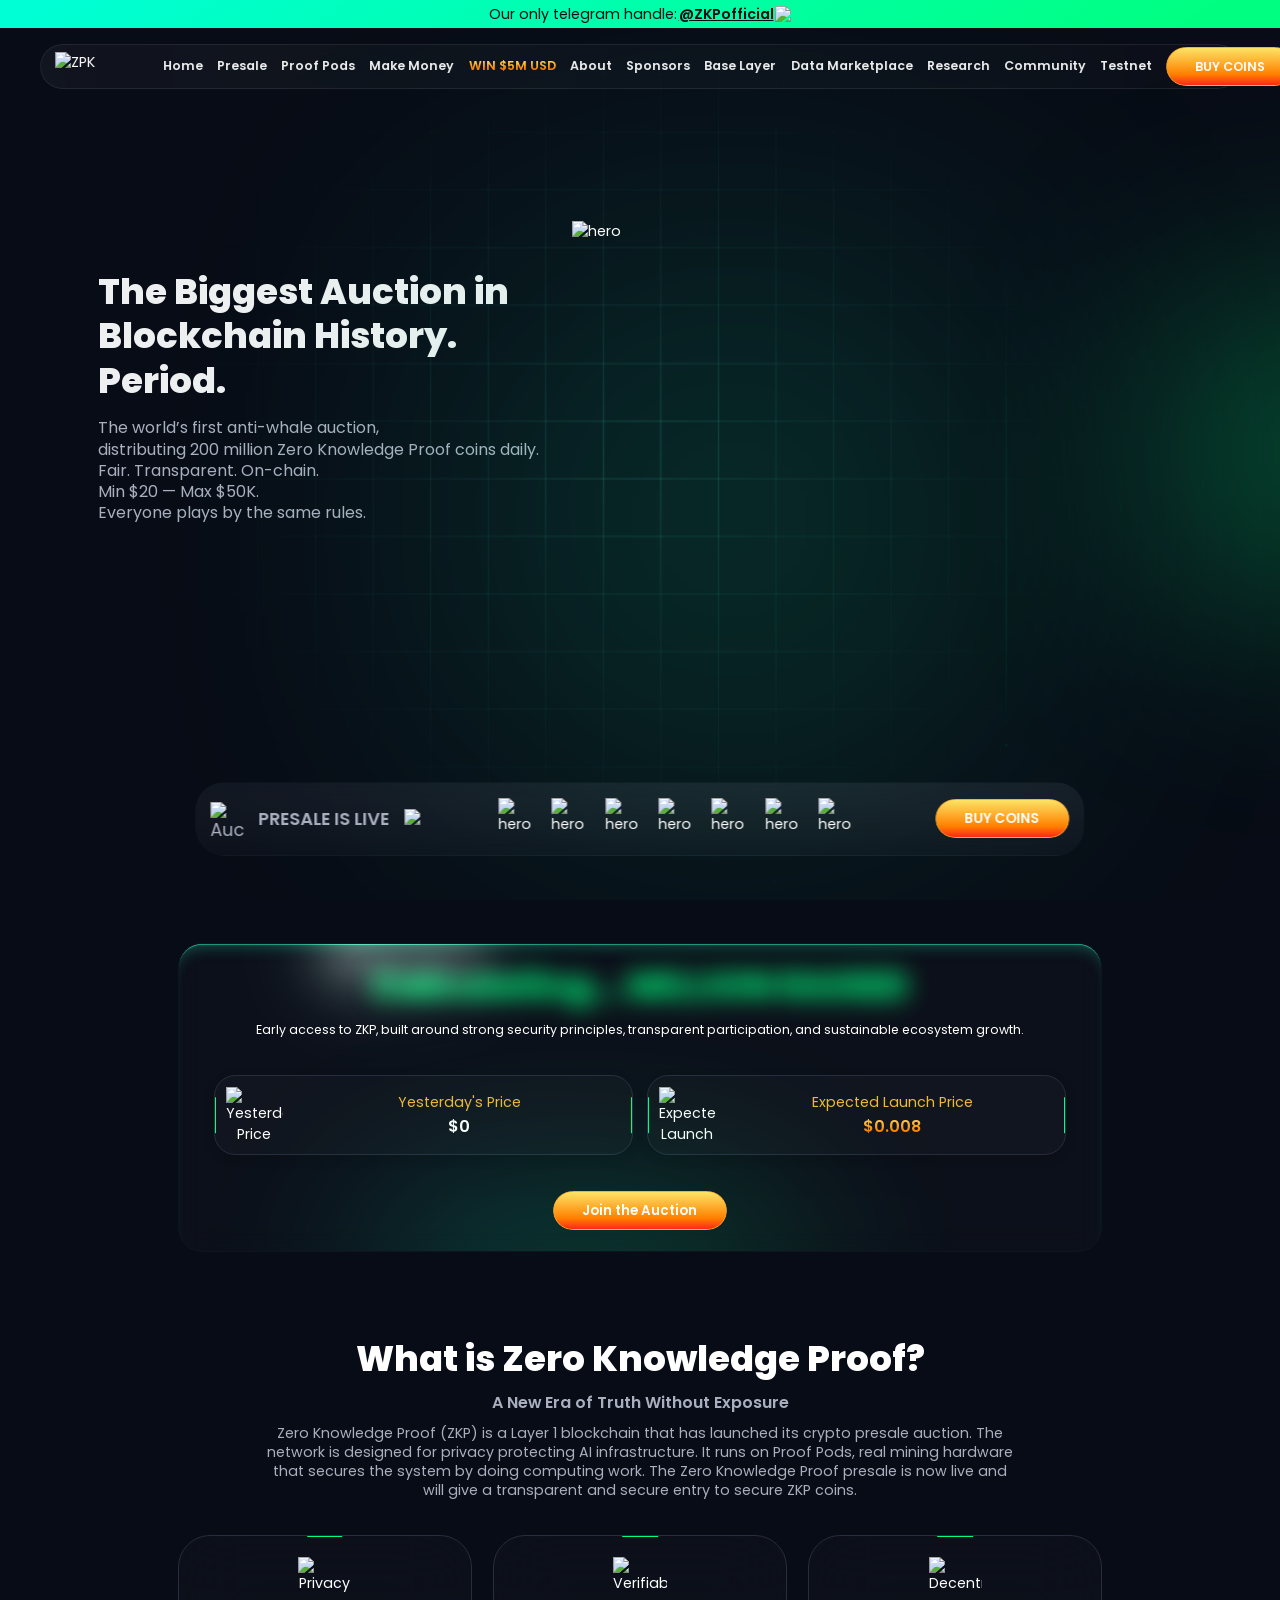
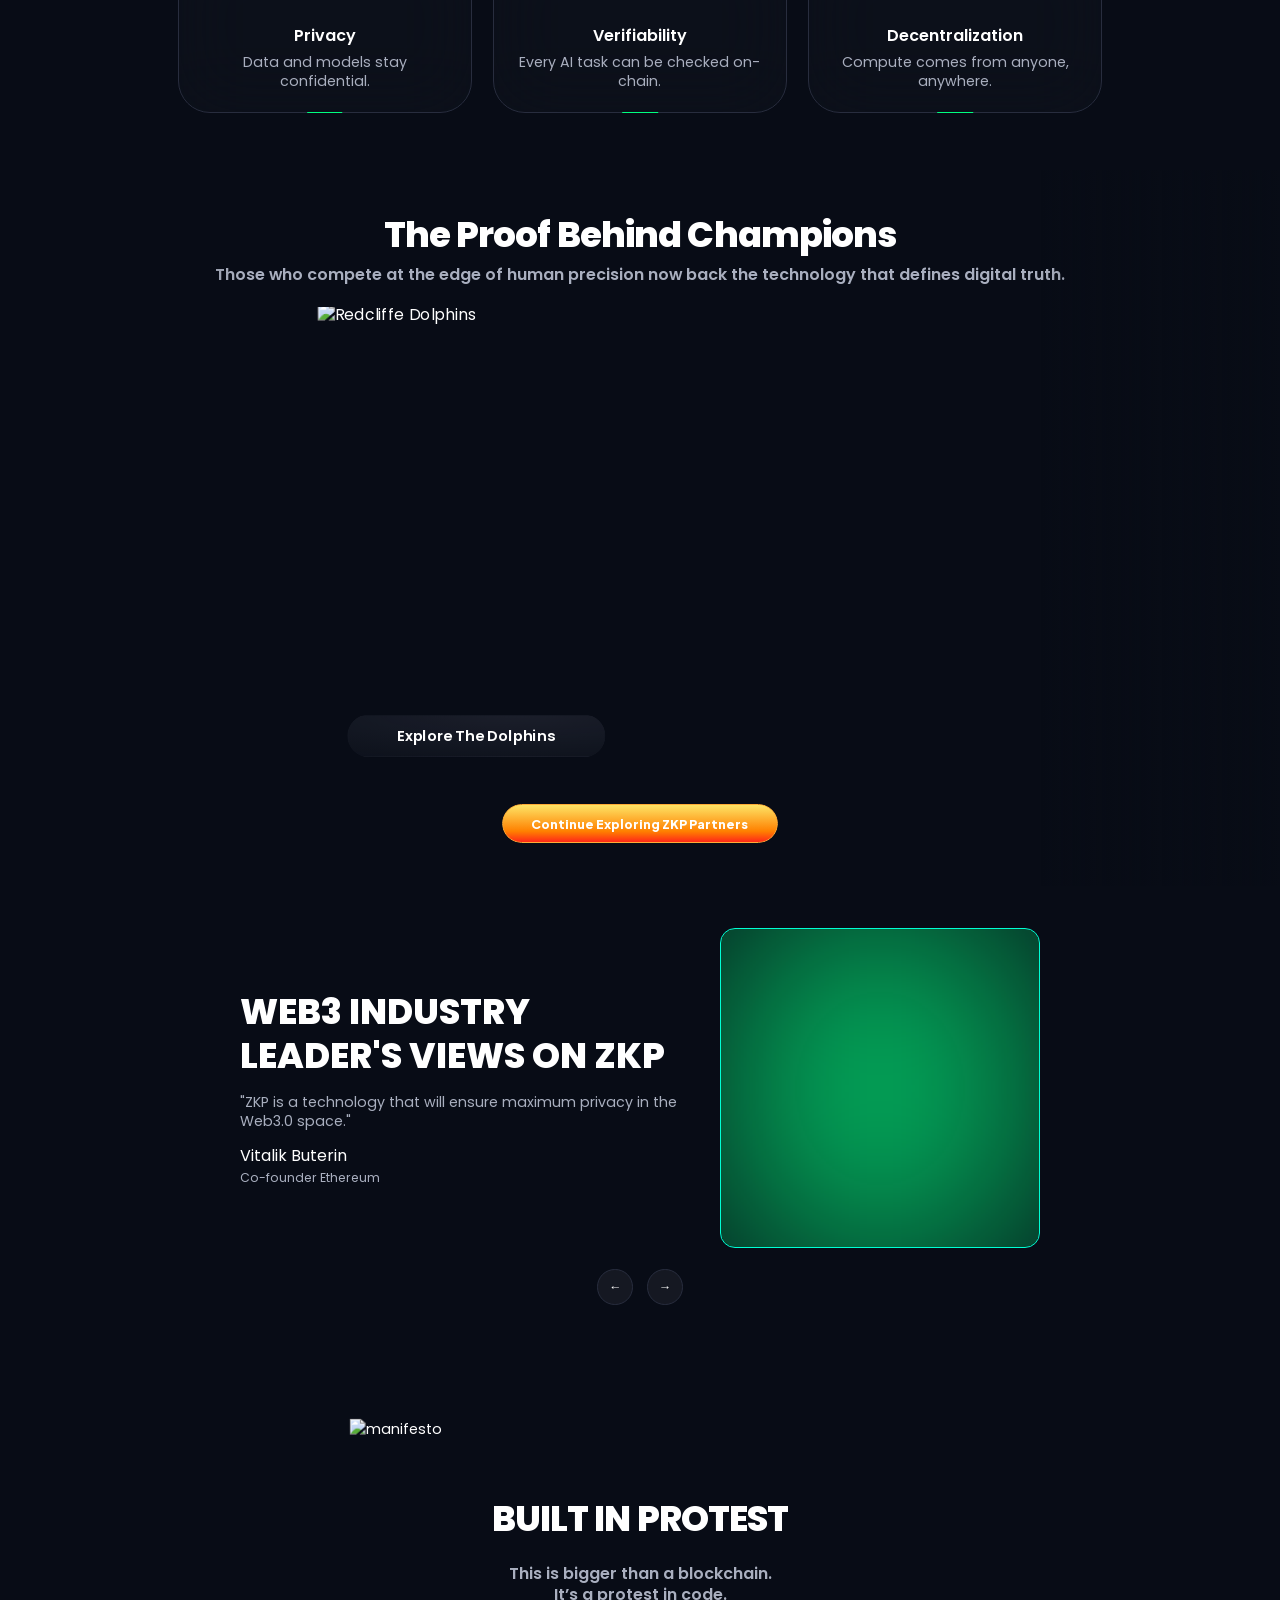
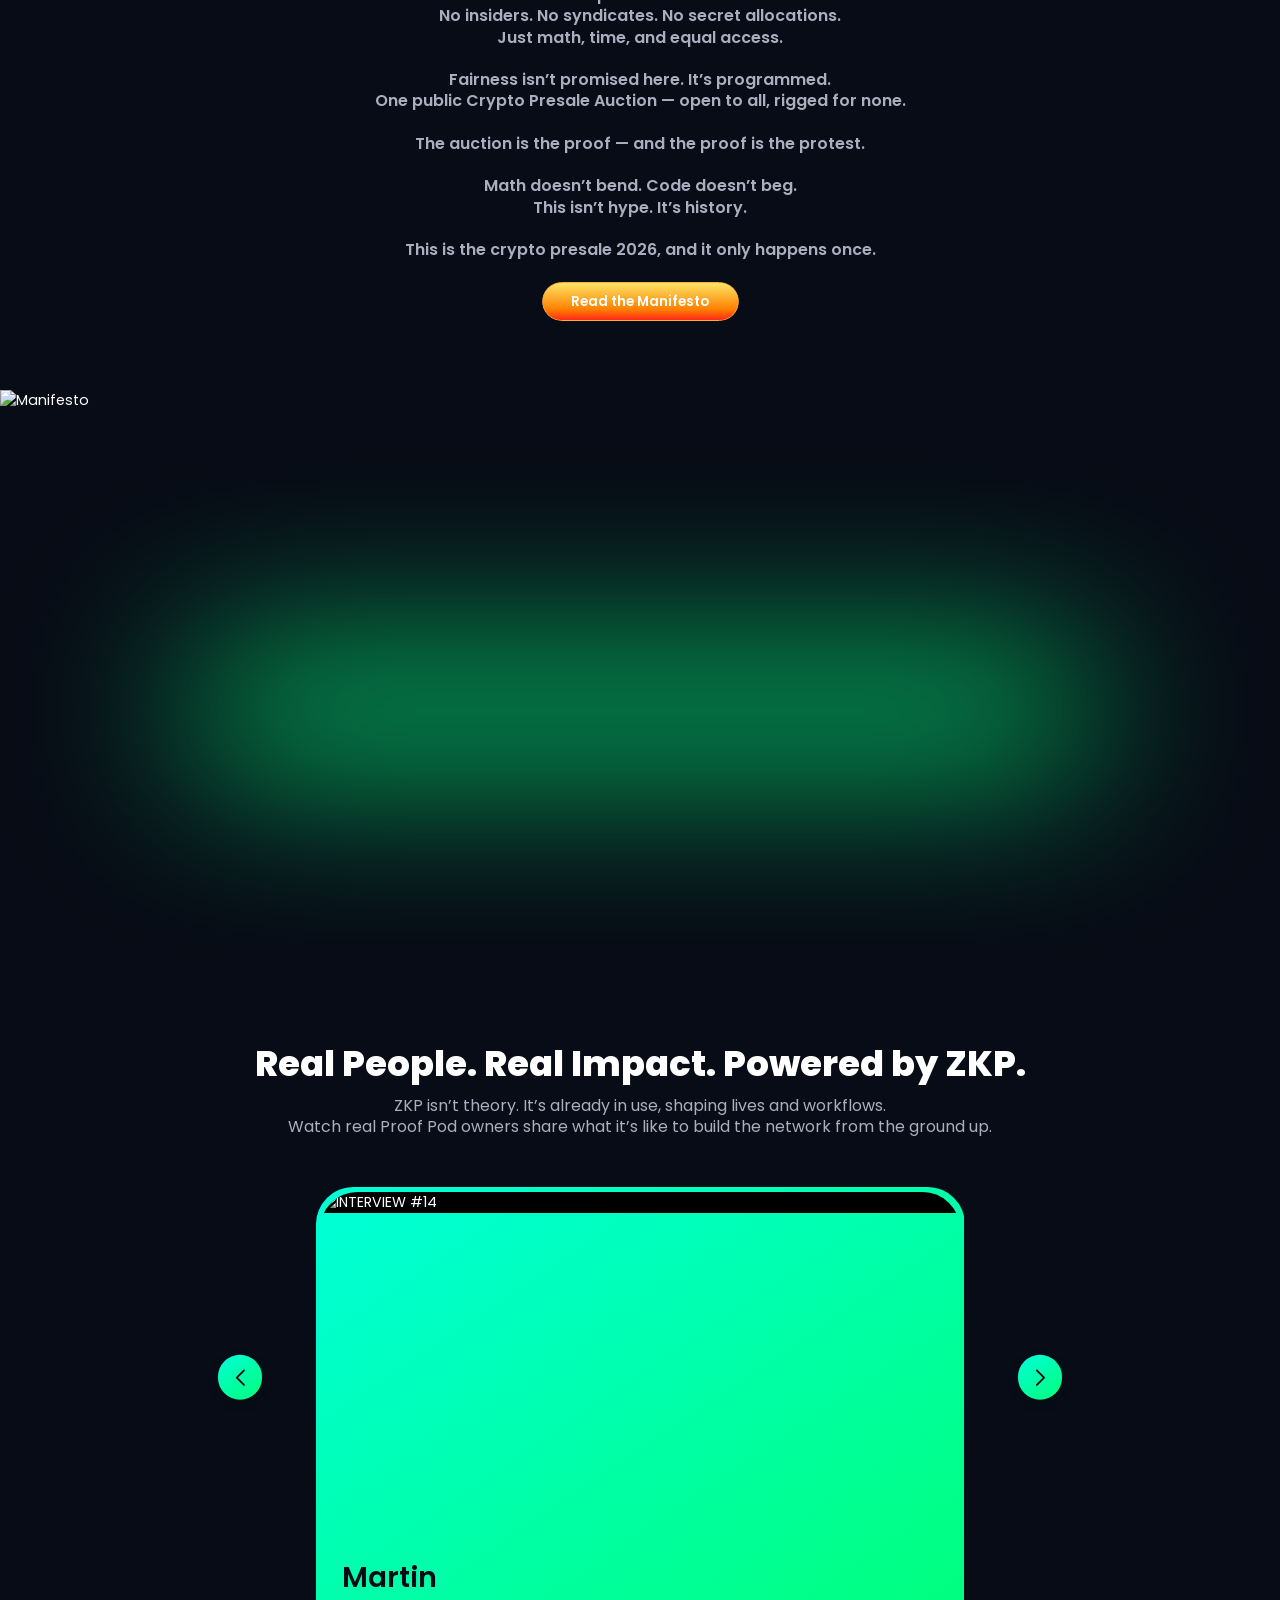
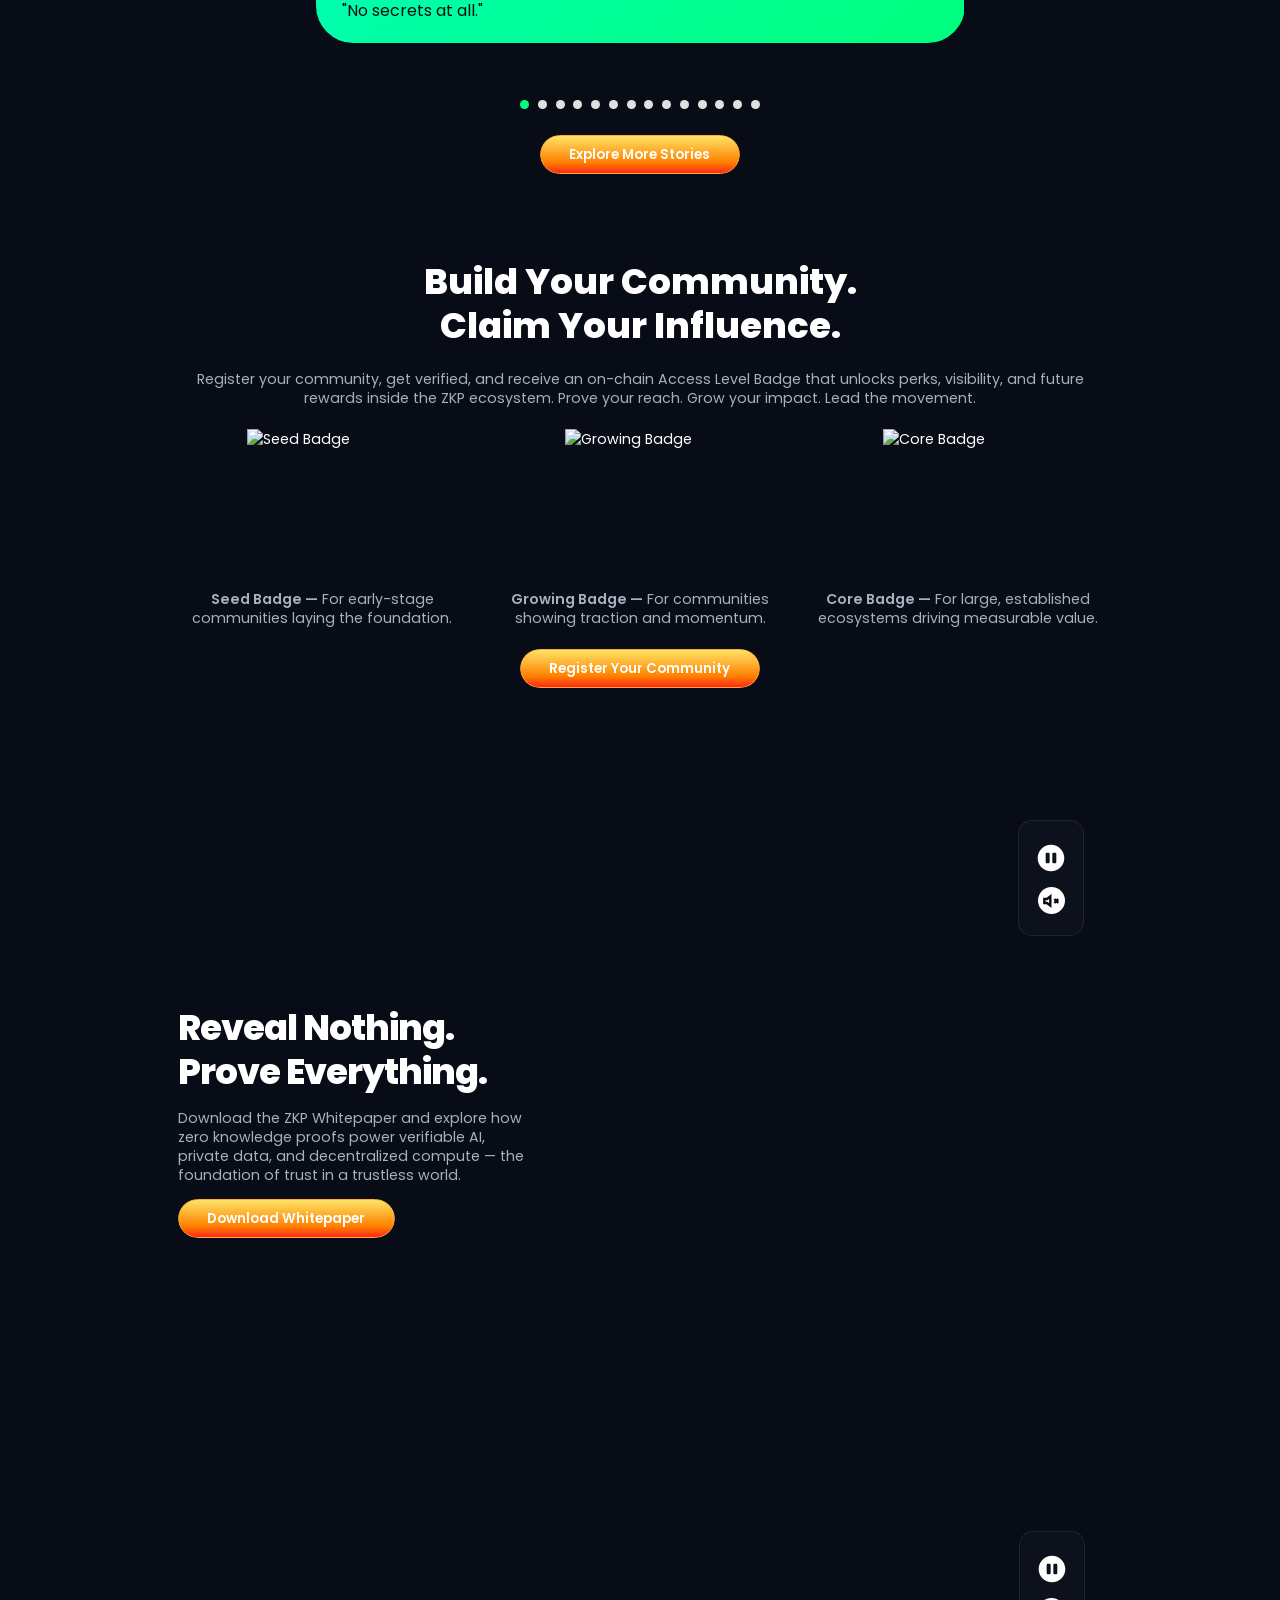
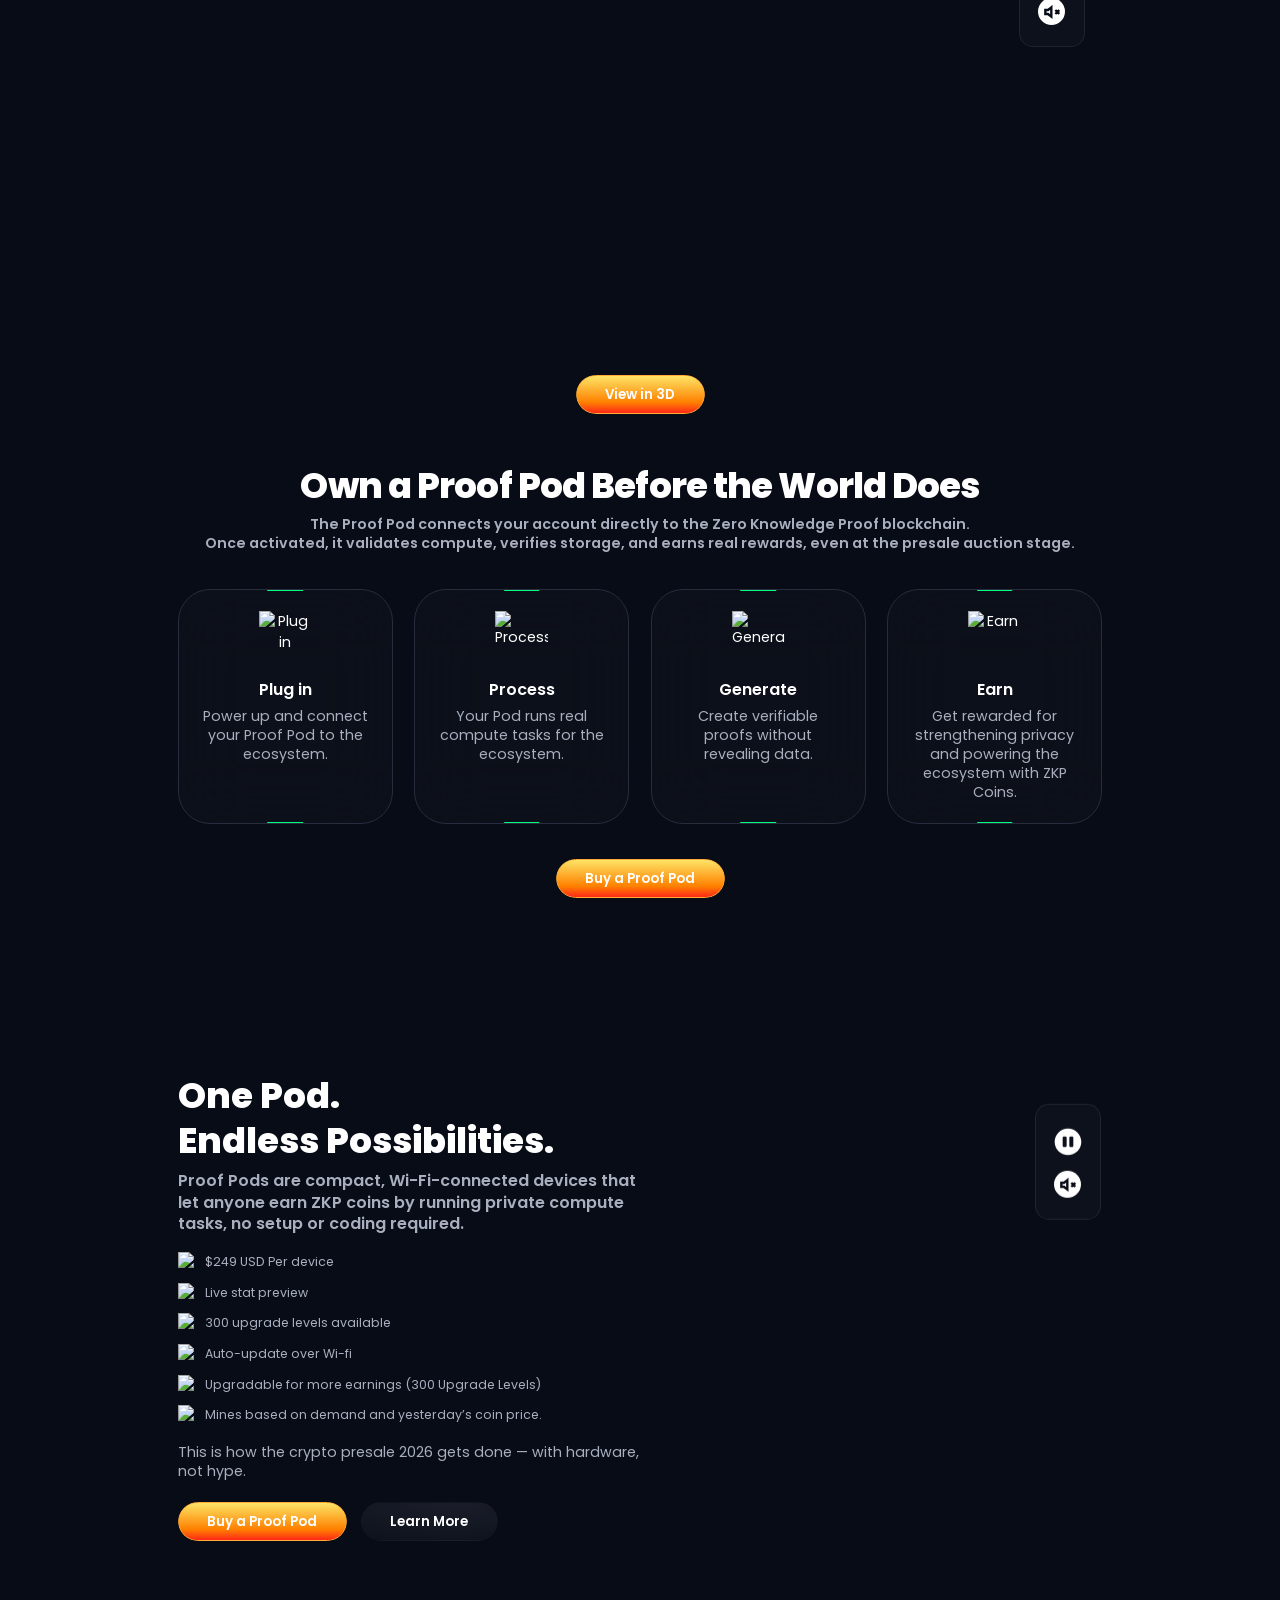
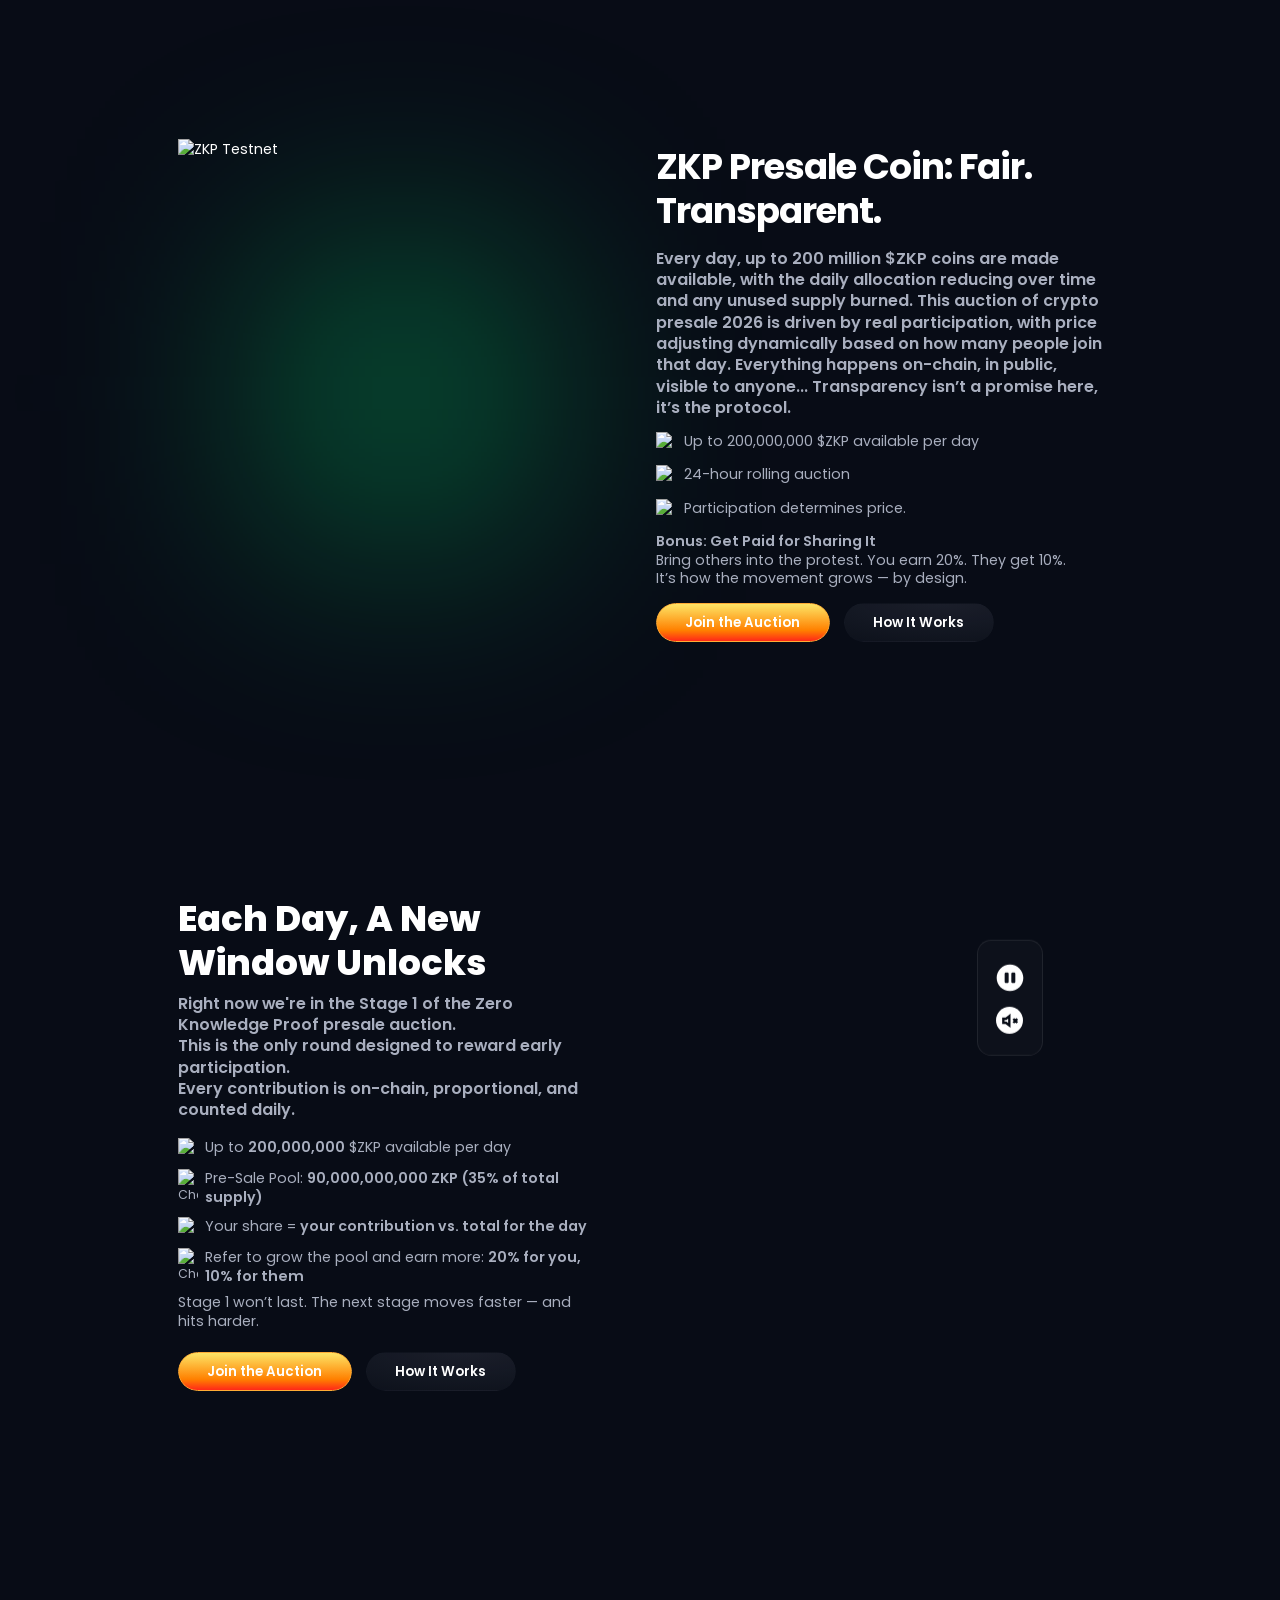
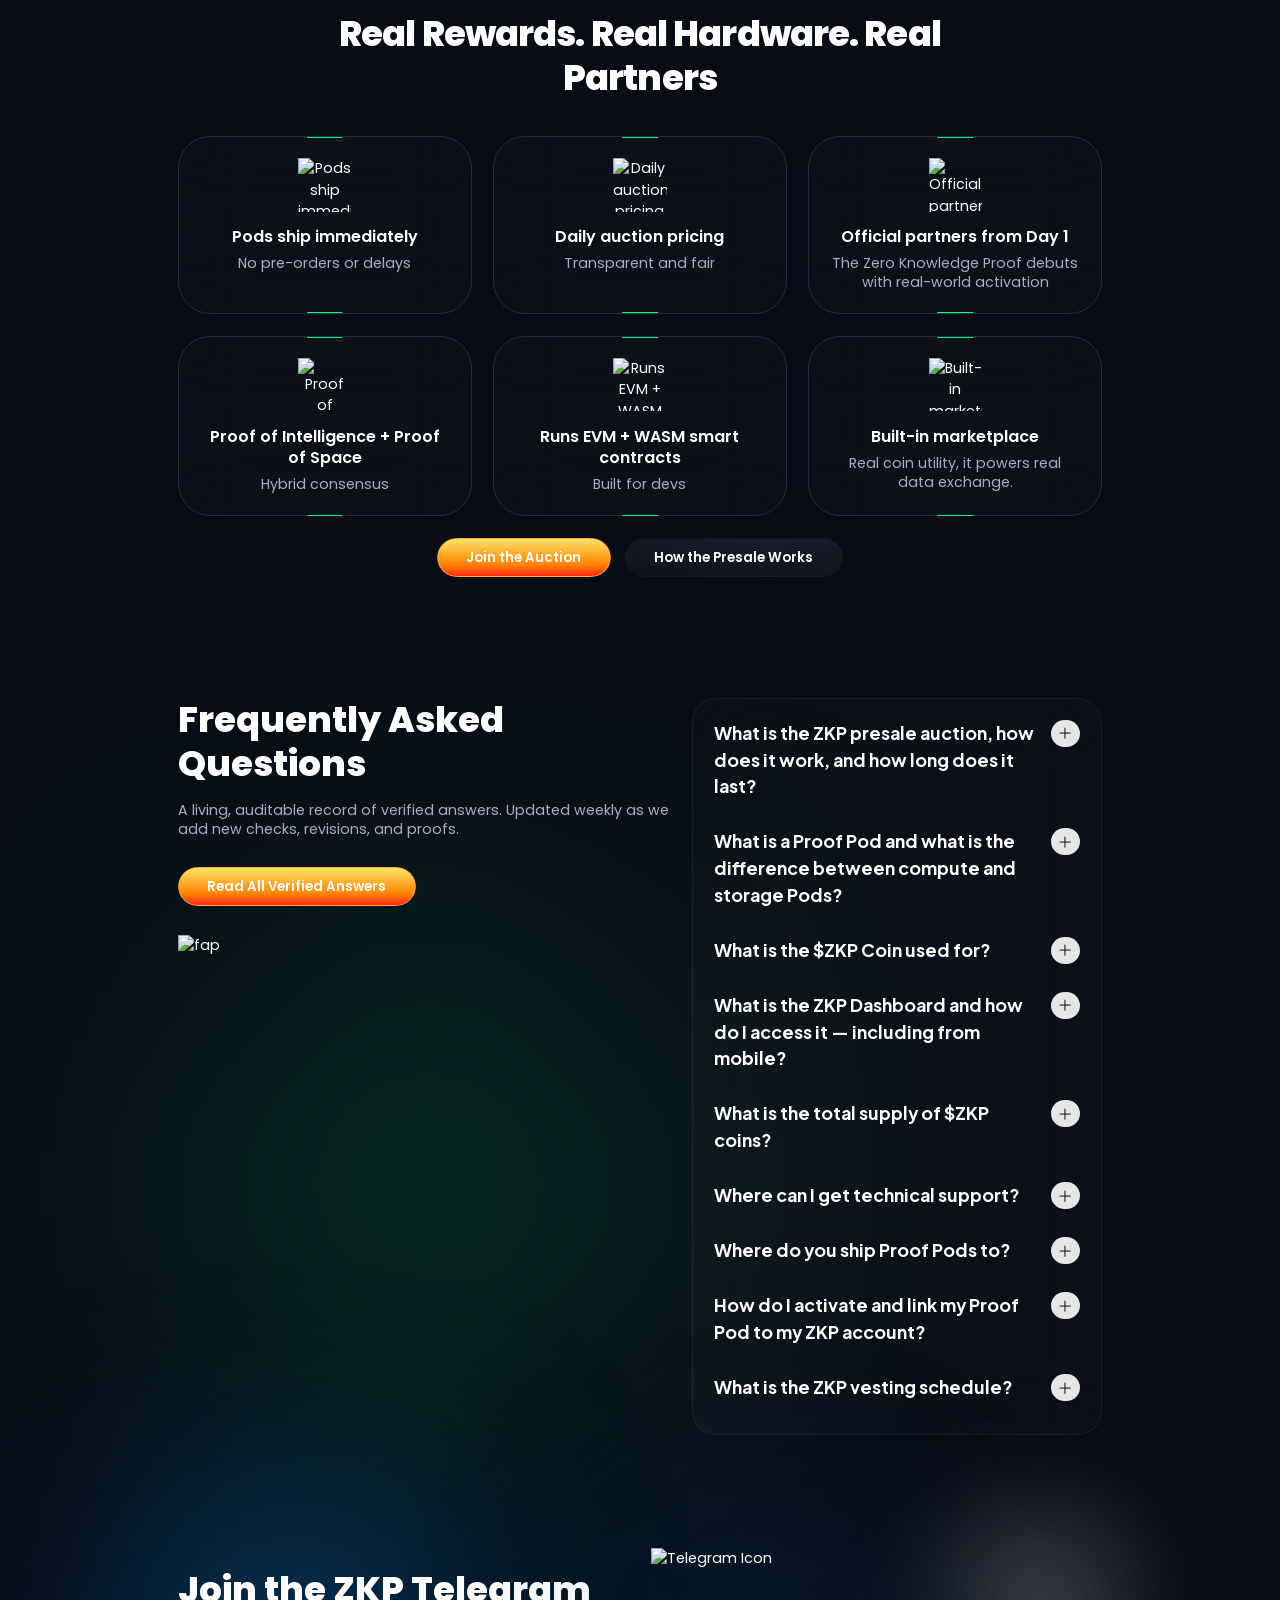
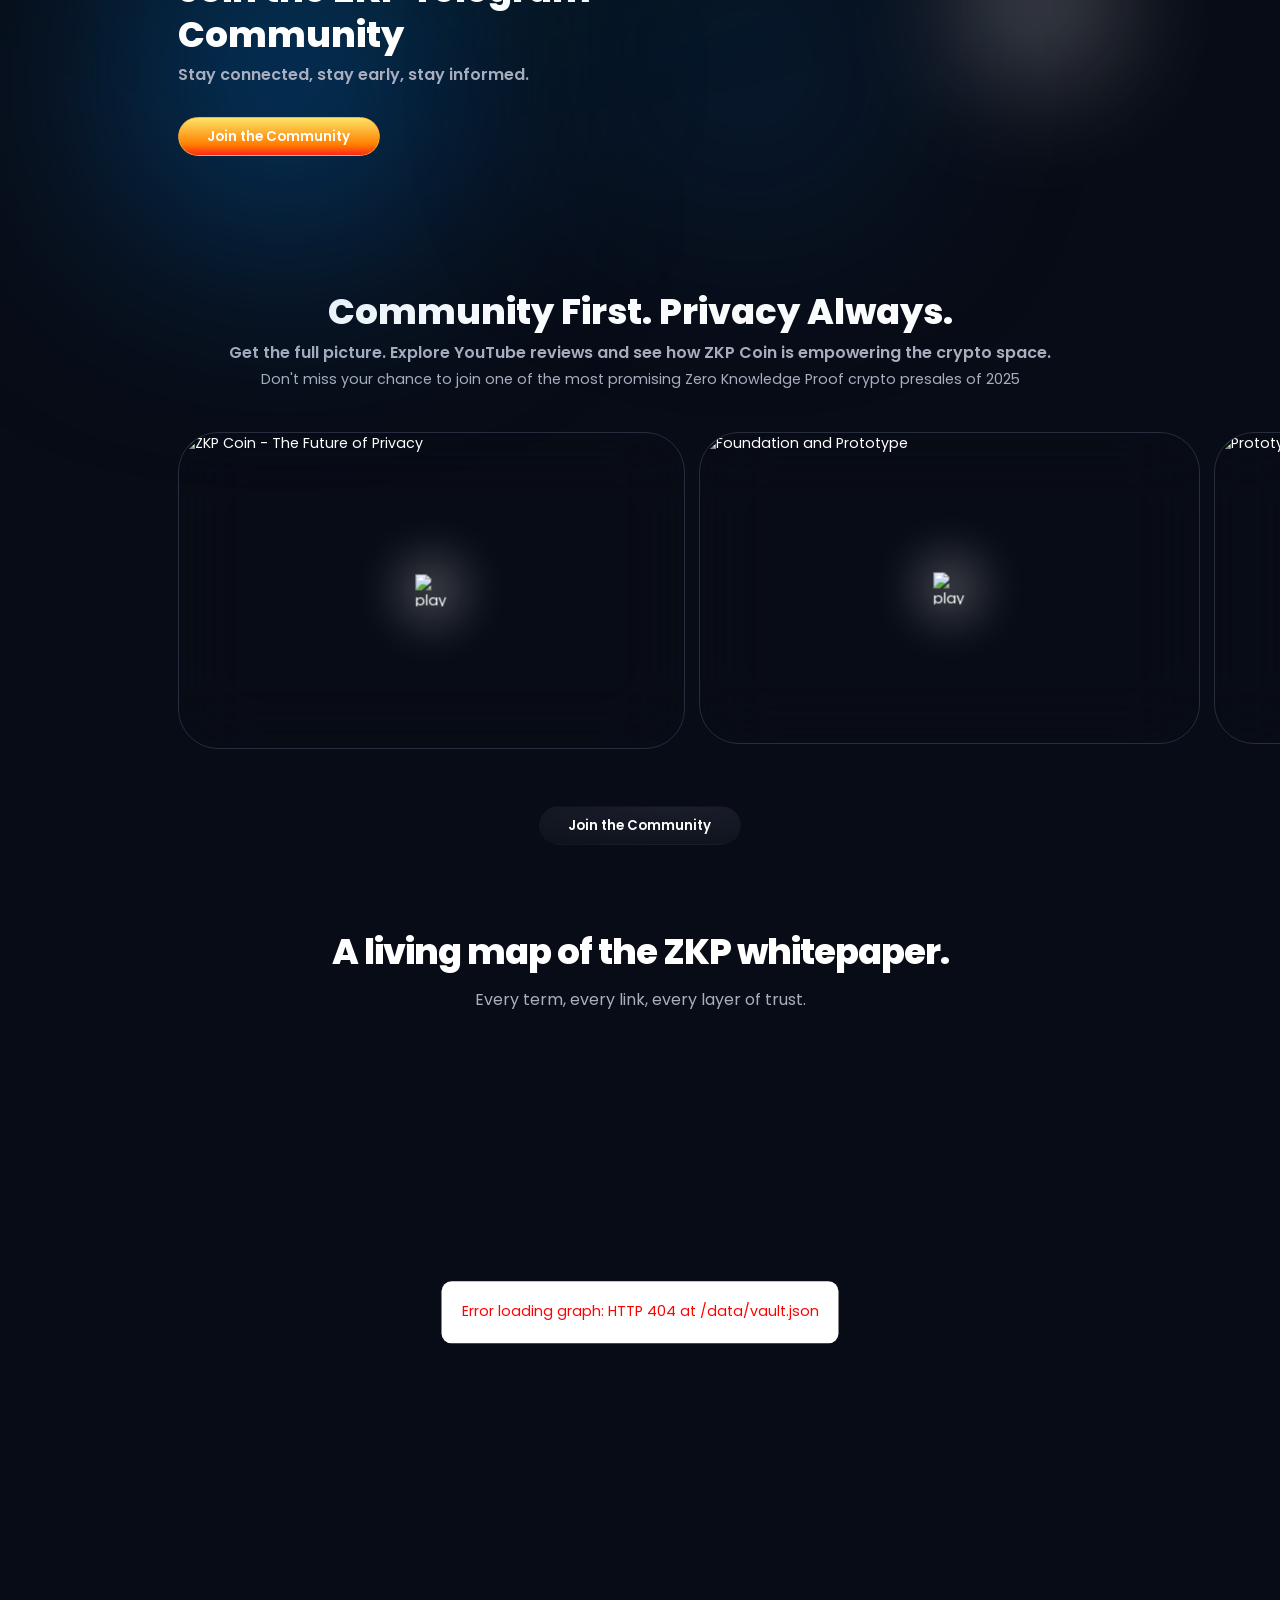
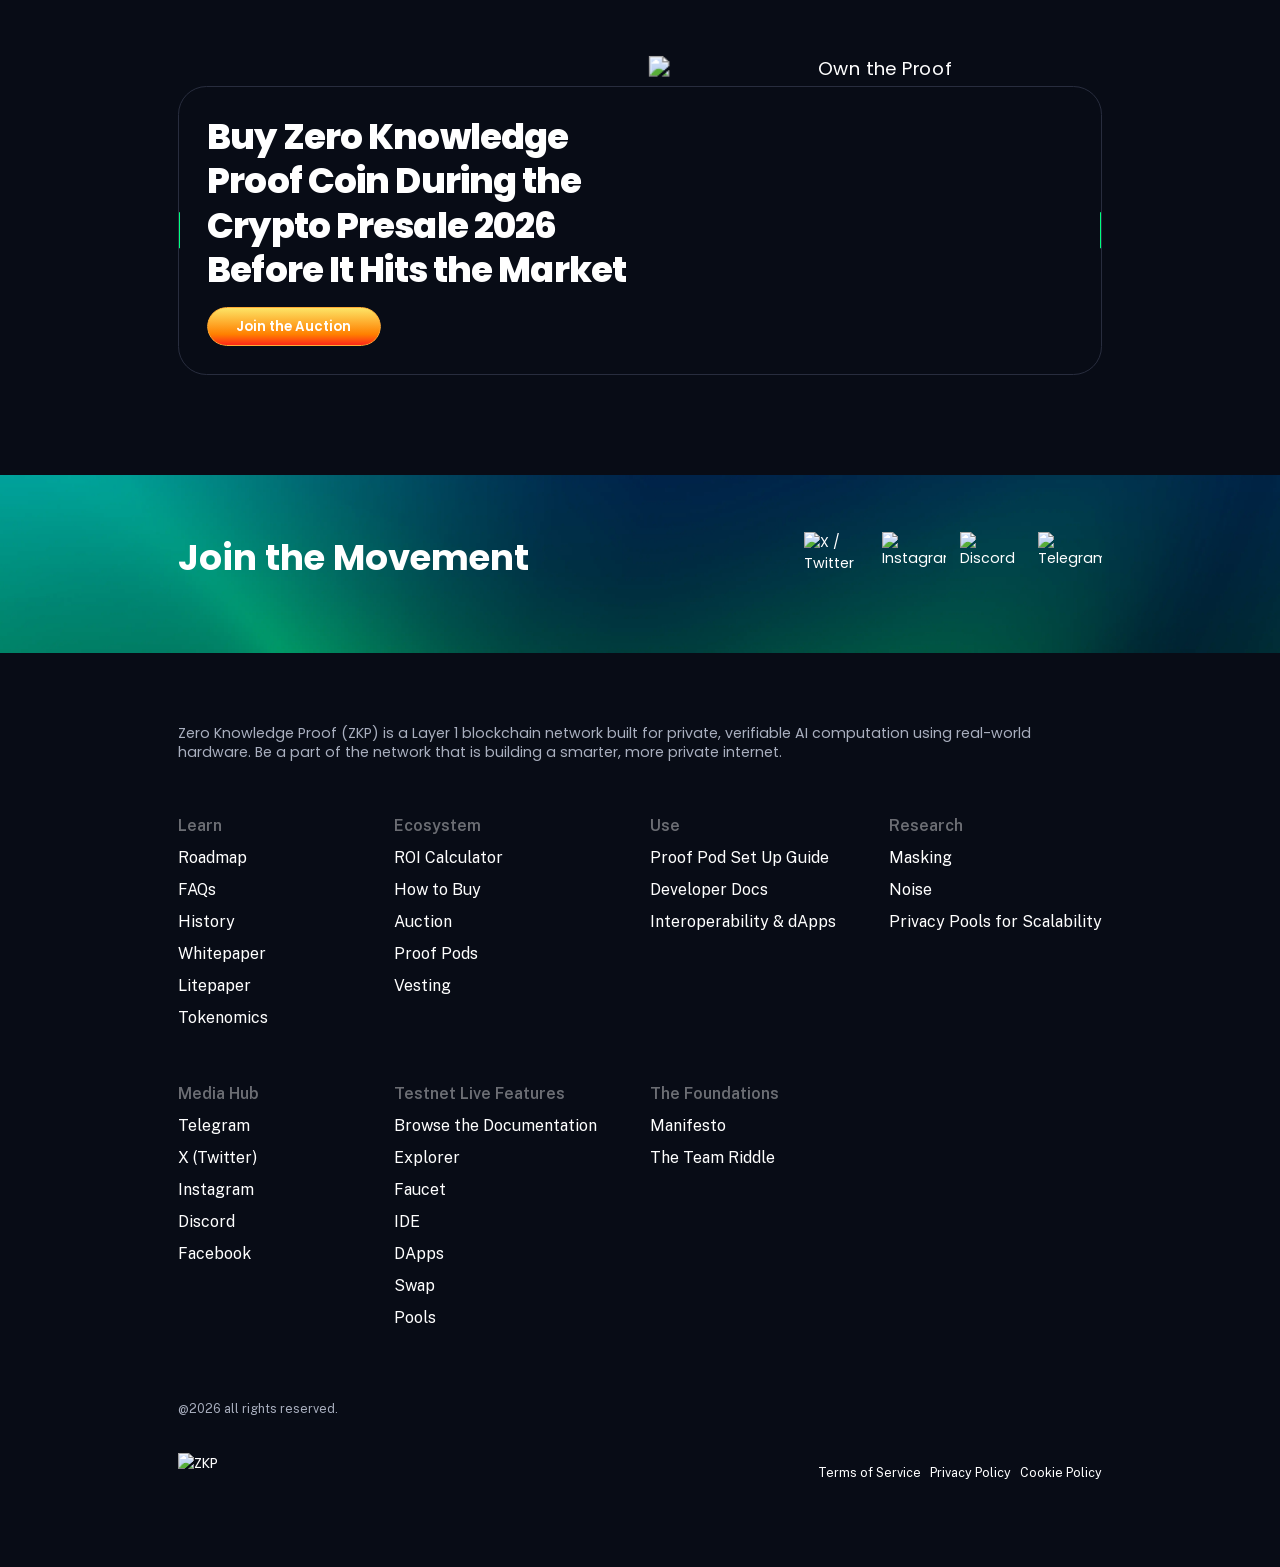
